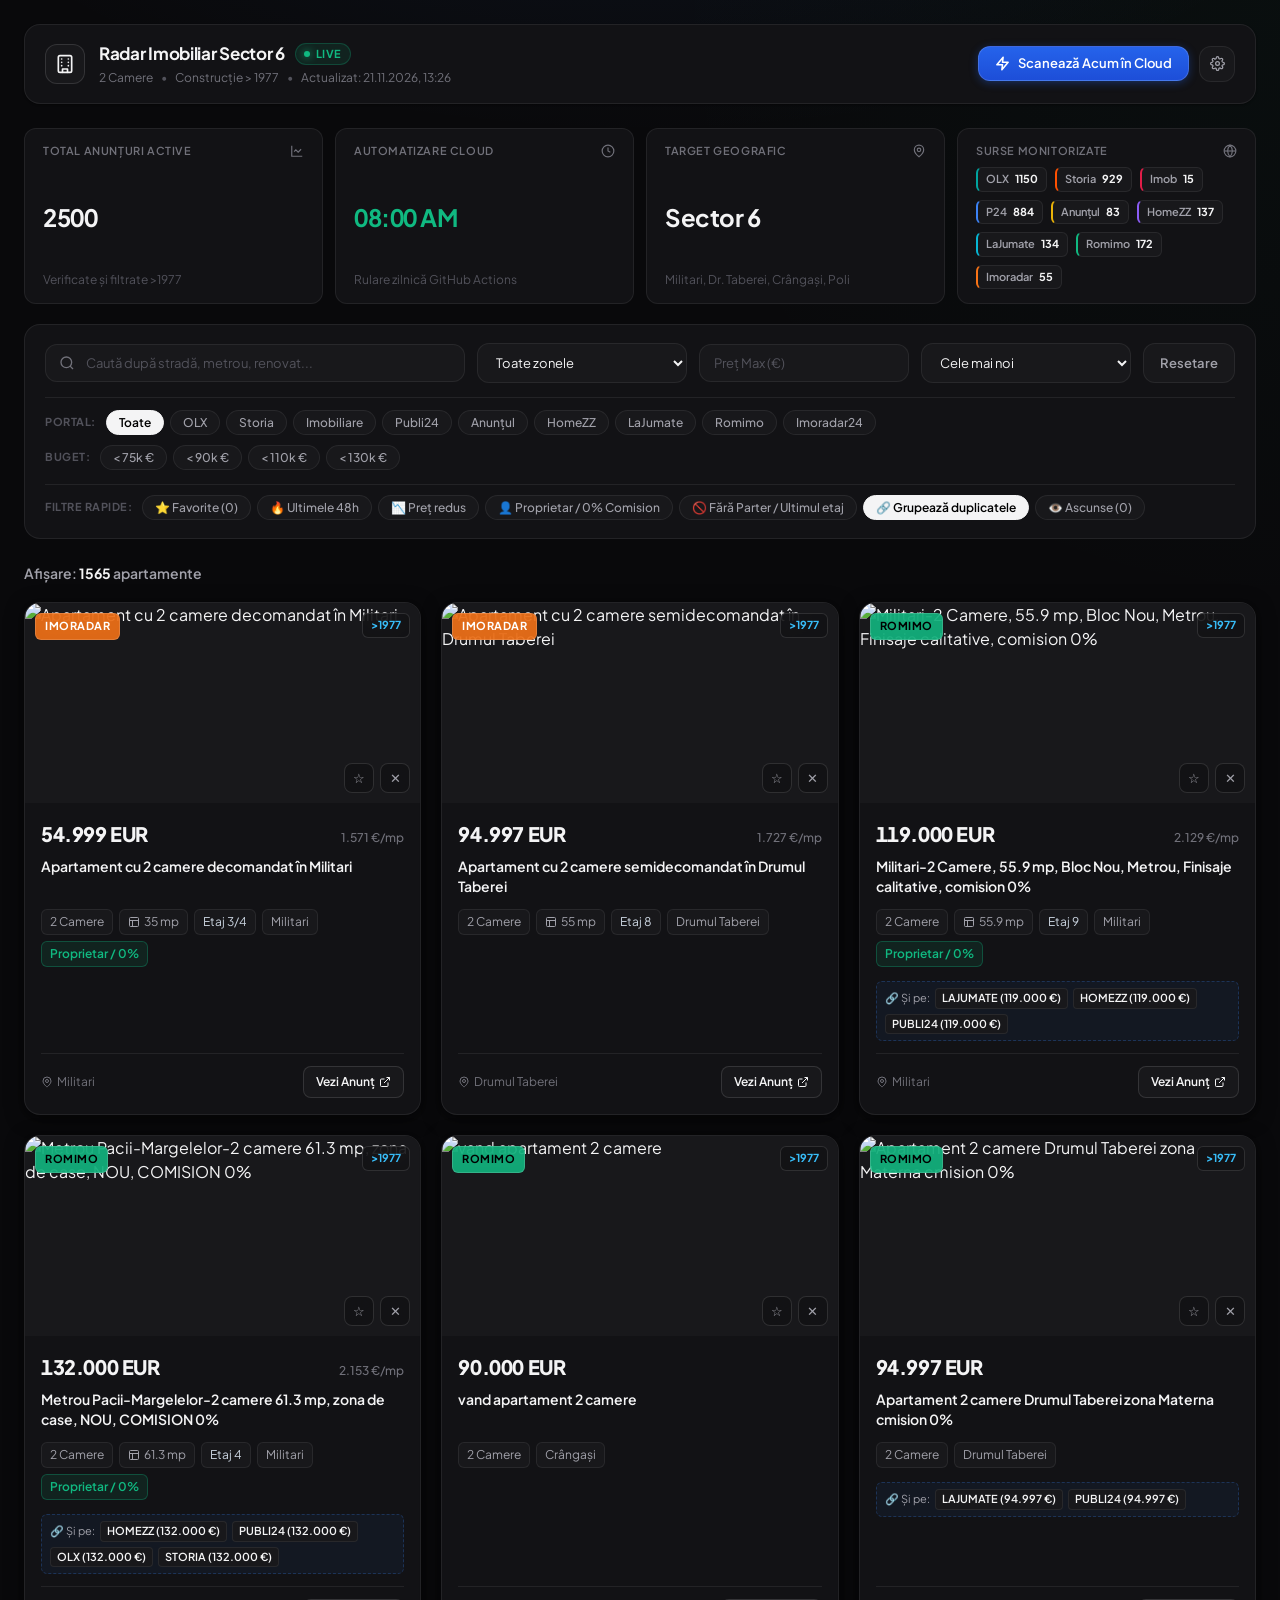
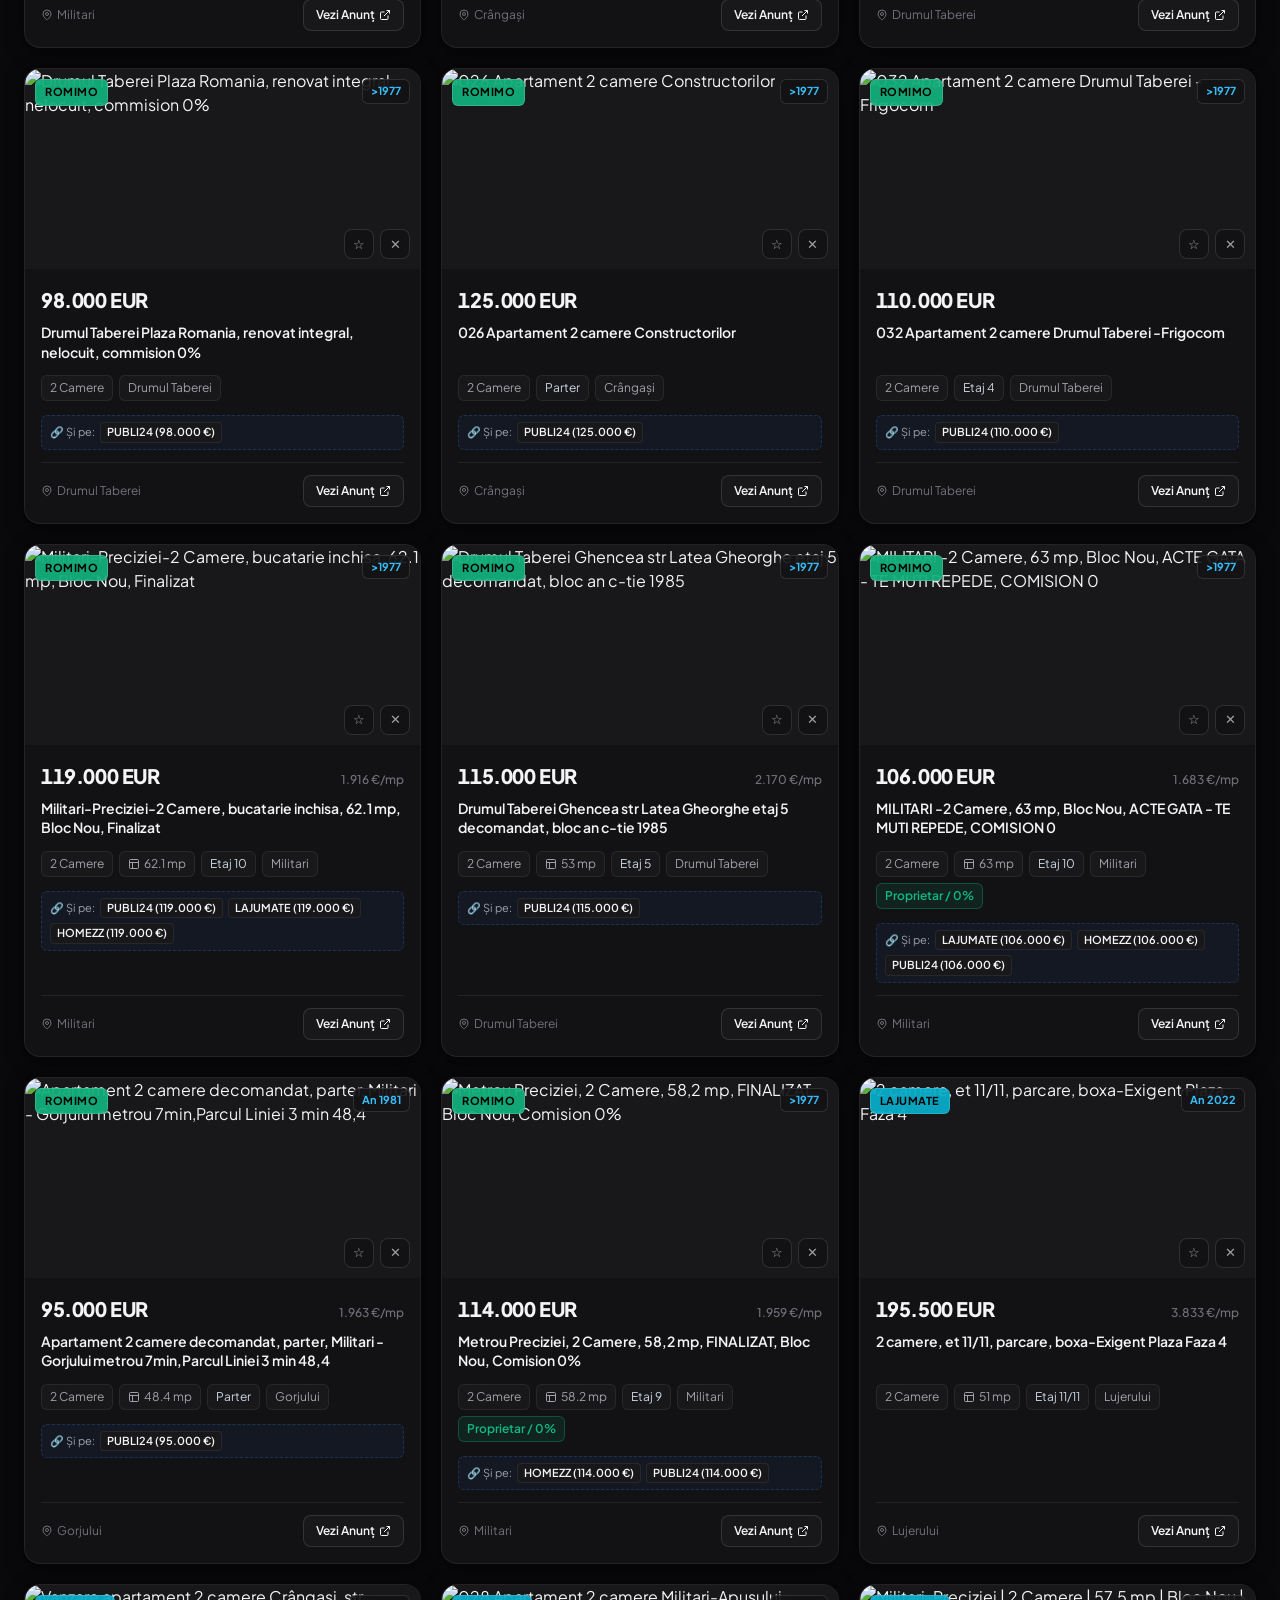
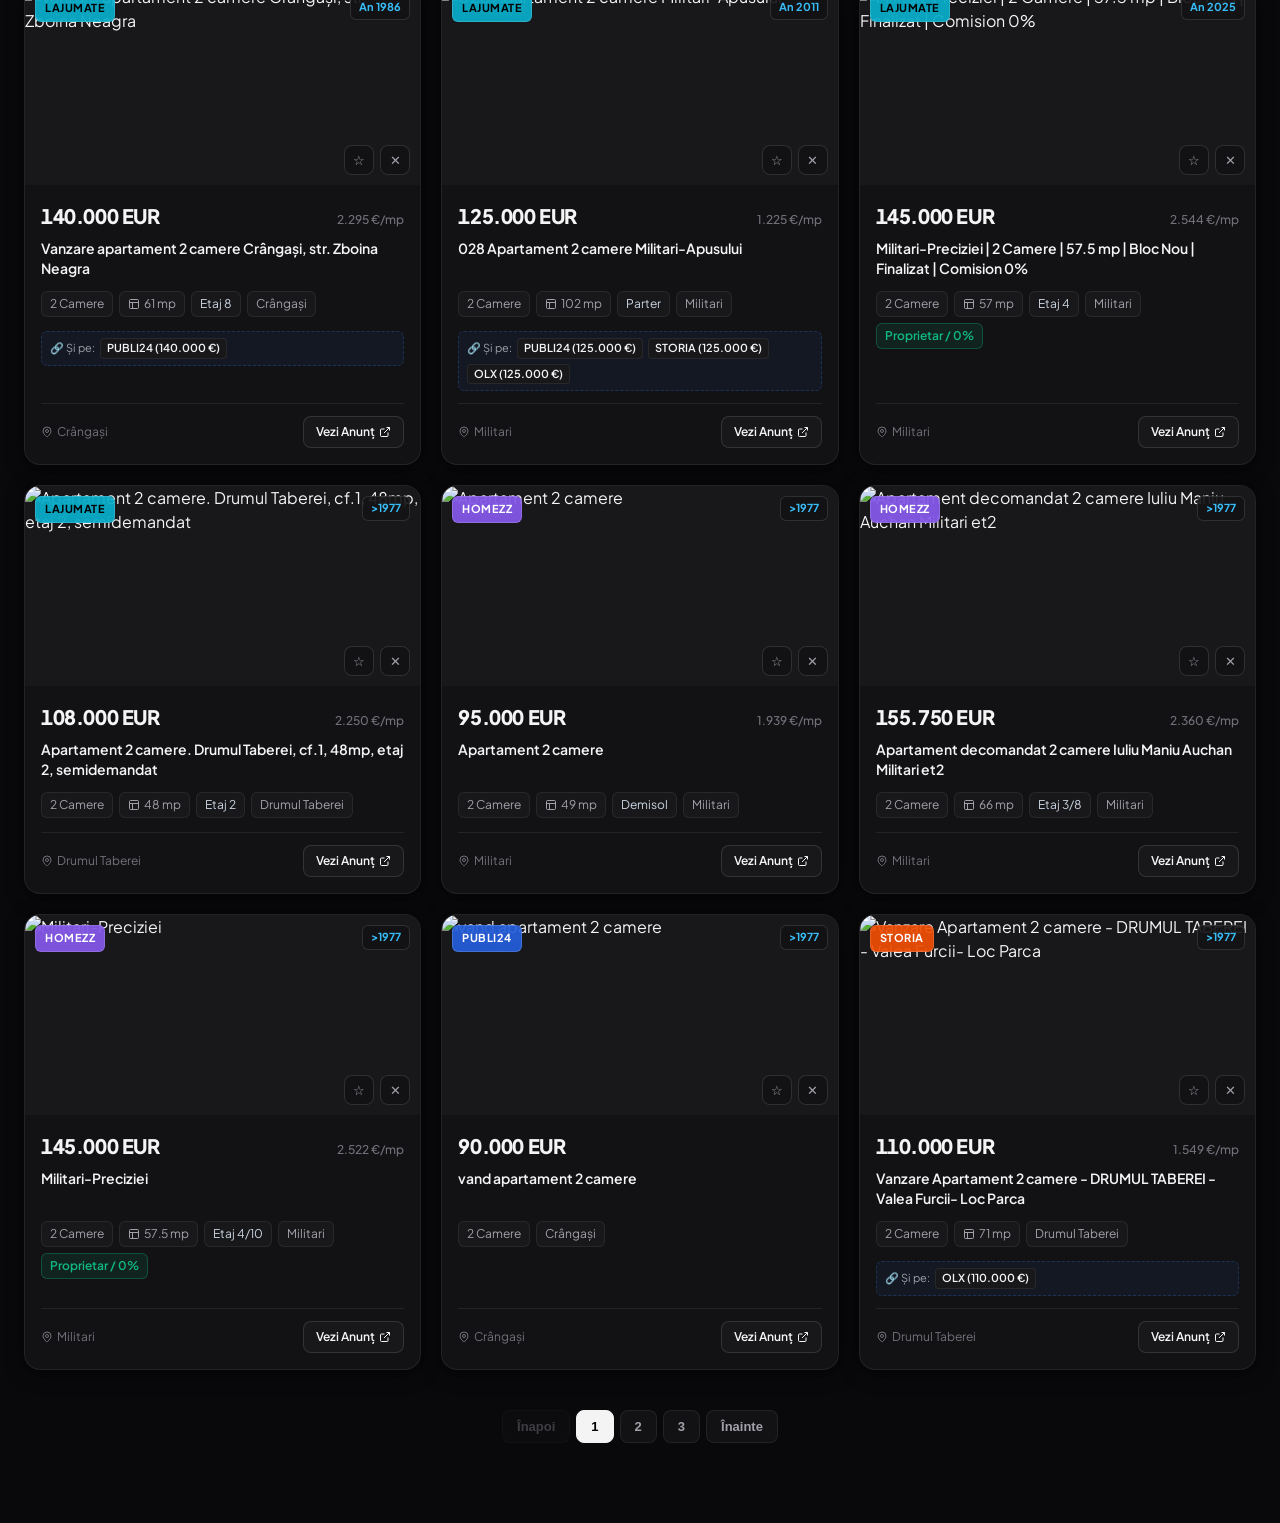
==== docs/index.html @ daf56d74 "Auto-update: listings database and live web platform [skip ci]" ====
<!DOCTYPE html>
<html lang="ro">
<head>
  <meta charset="UTF-8">
  <meta name="viewport" content="width=device-width, initial-scale=1.0">
  <title>Apartamente 2 Camere Sector 6 (&gt;1977) — Radar Imobiliar</title>
  <link rel="preconnect" href="https://fonts.googleapis.com">
  <link rel="preconnect" href="https://fonts.gstatic.com" crossorigin>
  <link href="https://fonts.googleapis.com/css2?family=Plus+Jakarta+Sans:wght@400;500;600;700;800&family=JetBrains+Mono:wght@500;700&display=swap" rel="stylesheet">
  <style>
    @import url('https://fonts.googleapis.com/css2?family=Plus+Jakarta+Sans:wght@400;500;600;700;800&family=JetBrains+Mono:wght@500;700&display=swap');

:root {
  /* Color Palette - Modern Obsidian / Zinc / Studio Dark */
  --bg-app: #09090b;
  --bg-surface: #121215;
  --bg-surface-elevated: #18181b;
  --bg-surface-hover: #222226;
  
  --border-subtle: rgba(255, 255, 255, 0.07);
  --border-medium: rgba(255, 255, 255, 0.12);
  --border-hover: rgba(255, 255, 255, 0.22);
  --border-focus: #3b82f6;

  --text-primary: #f4f4f5;
  --text-secondary: #a1a1aa;
  --text-muted: #71717a;
  --text-dim: #52525b;

  --accent-primary: #3b82f6;
  --accent-primary-hover: #2563eb;
  --accent-emerald: #10b981;
  --accent-amber: #f59e0b;
  --accent-rose: #f43f5e;
  
  /* Portal Colors (Subtle & Refined) */
  --portal-olx: #00a49f;
  --portal-storia: #ff5000;
  --portal-imobiliare: #e11d48;
  --portal-publi24: #3b82f6;
  --portal-anuntul: #eab308;
  --portal-homezz: #8b5cf6;
  --portal-lajumate: #06b6d4;
  --portal-romimo: #10b981;
  --portal-imoradar: #f97316;

  --font-sans: 'Plus Jakarta Sans', -apple-system, BlinkMacSystemFont, 'Segoe UI', Roboto, sans-serif;
  --font-mono: 'JetBrains Mono', monospace;

  --radius-xs: 6px;
  --radius-sm: 8px;
  --radius-md: 12px;
  --radius-lg: 16px;
  --radius-xl: 24px;
  --radius-full: 9999px;

  --shadow-subtle: 0 1px 2px 0 rgba(0, 0, 0, 0.4);
  --shadow-card: 0 4px 20px -2px rgba(0, 0, 0, 0.5), 0 2px 6px -1px rgba(0, 0, 0, 0.3);
  --shadow-elevated: 0 20px 30px -10px rgba(0, 0, 0, 0.7);
}

*, *::before, *::after {
  box-sizing: border-box;
  margin: 0;
  padding: 0;
}

body {
  font-family: var(--font-sans);
  background-color: var(--bg-app);
  color: var(--text-primary);
  line-height: 1.5;
  -webkit-font-smoothing: antialiased;
  -moz-osx-font-smoothing: grayscale;
  min-height: 100vh;
  background-image: 
    radial-gradient(ellipse 80% 50% at 50% -20%, rgba(59, 130, 246, 0.08), transparent 70%),
    radial-gradient(circle at 100% 0%, rgba(16, 185, 129, 0.03), transparent 40%);
  background-attachment: fixed;
}

.container {
  max-width: 1360px;
  margin: 0 auto;
  padding: 24px 24px 80px;
}

/* ==========================================================================
   Top Header Navigation
   ========================================================================== */
header {
  display: flex;
  justify-content: space-between;
  align-items: center;
  padding: 16px 20px;
  background: var(--bg-surface);
  border: 1px solid var(--border-subtle);
  border-radius: var(--radius-lg);
  margin-bottom: 24px;
  box-shadow: var(--shadow-subtle);
}

.brand-section {
  display: flex;
  align-items: center;
  gap: 14px;
}

.brand-badge-icon {
  width: 40px;
  height: 40px;
  background: var(--bg-surface-elevated);
  border: 1px solid var(--border-medium);
  border-radius: var(--radius-md);
  display: flex;
  align-items: center;
  justify-content: center;
  color: var(--text-primary);
}

.brand-info h1 {
  font-size: 17px;
  font-weight: 700;
  letter-spacing: -0.3px;
  color: var(--text-primary);
  display: flex;
  align-items: center;
  gap: 10px;
}

.live-pill {
  display: inline-flex;
  align-items: center;
  gap: 6px;
  background: rgba(16, 185, 129, 0.1);
  border: 1px solid rgba(16, 185, 129, 0.25);
  color: var(--accent-emerald);
  font-size: 11px;
  font-weight: 700;
  text-transform: uppercase;
  letter-spacing: 0.5px;
  padding: 2px 8px;
  border-radius: var(--radius-full);
}

.live-dot {
  width: 6px;
  height: 6px;
  background-color: var(--accent-emerald);
  border-radius: 50%;
  box-shadow: 0 0 8px var(--accent-emerald);
  animation: pulseDot 2s infinite ease-in-out;
}

@keyframes pulseDot {
  0%, 100% { opacity: 1; transform: scale(1); }
  50% { opacity: 0.4; transform: scale(0.85); }
}

.brand-meta {
  font-size: 12px;
  color: var(--text-muted);
  display: flex;
  align-items: center;
  gap: 8px;
  margin-top: 2px;
}

.brand-meta .separator {
  color: var(--text-dim);
}

.header-controls {
  display: flex;
  align-items: center;
  gap: 10px;
}

/* Buttons */
.btn {
  display: inline-flex;
  align-items: center;
  justify-content: center;
  gap: 8px;
  font-family: var(--font-sans);
  font-size: 13px;
  font-weight: 600;
  padding: 9px 16px;
  border-radius: var(--radius-md);
  border: 1px solid transparent;
  cursor: pointer;
  transition: all 0.15s ease;
  text-decoration: none;
  line-height: 1;
}

.btn-primary {
  background: var(--text-primary);
  color: #000;
  border-color: rgba(255, 255, 255, 0.3);
}

.btn-primary:hover {
  background: #ffffff;
  transform: translateY(-1px);
  box-shadow: 0 4px 12px rgba(255, 255, 255, 0.15);
}

.btn-cloud-run {
  background: linear-gradient(180deg, #2563eb 0%, #1d4ed8 100%);
  color: #ffffff !important;
  border: 1px solid rgba(255, 255, 255, 0.15);
  box-shadow: 0 2px 8px rgba(37, 99, 235, 0.35);
}

.btn-cloud-run:hover {
  background: linear-gradient(180deg, #3b82f6 0%, #2563eb 100%);
  transform: translateY(-1px);
  box-shadow: 0 4px 14px rgba(37, 99, 235, 0.45);
}

.btn-secondary {
  background: var(--bg-surface-elevated);
  color: var(--text-secondary);
  border: 1px solid var(--border-subtle);
}

.btn-secondary:hover {
  background: var(--bg-surface-hover);
  color: var(--text-primary);
  border-color: var(--border-medium);
}

.btn-icon {
  width: 36px;
  height: 36px;
  padding: 0;
  border-radius: var(--radius-md);
}

/* ==========================================================================
   Metrics Overview Bar (Sleek Linear Style)
   ========================================================================== */
.metrics-row {
  display: grid;
  grid-template-columns: repeat(4, 1fr);
  gap: 12px;
  margin-bottom: 20px;
}

.metric-box {
  background: var(--bg-surface);
  border: 1px solid var(--border-subtle);
  border-radius: var(--radius-md);
  padding: 14px 18px;
  display: flex;
  flex-direction: column;
  justify-content: space-between;
  transition: border-color 0.2s ease;
}

.metric-box:hover {
  border-color: var(--border-medium);
}

.metric-label {
  font-size: 11px;
  font-weight: 600;
  text-transform: uppercase;
  letter-spacing: 0.6px;
  color: var(--text-muted);
  display: flex;
  align-items: center;
  justify-content: space-between;
}

.metric-value {
  font-size: 24px;
  font-weight: 700;
  letter-spacing: -0.5px;
  color: var(--text-primary);
  font-variant-numeric: tabular-nums;
  margin: 6px 0 2px;
}

.metric-sub {
  font-size: 12px;
  color: var(--text-dim);
}

/* Portal Counters Bar */
.portal-tags-grid {
  display: flex;
  gap: 8px;
  flex-wrap: wrap;
  align-items: center;
}

.portal-counter-tag {
  display: inline-flex;
  align-items: center;
  gap: 6px;
  font-size: 11px;
  font-weight: 600;
  padding: 3px 8px;
  border-radius: var(--radius-xs);
  background: var(--bg-surface-elevated);
  border: 1px solid var(--border-subtle);
  color: var(--text-secondary);
}

.portal-counter-tag span.count {
  color: var(--text-primary);
  font-weight: 700;
}

.portal-counter-tag.olx { border-left: 2px solid var(--portal-olx); }
.portal-counter-tag.storia { border-left: 2px solid var(--portal-storia); }
.portal-counter-tag.imobiliare { border-left: 2px solid var(--portal-imobiliare); }
.portal-counter-tag.publi24 { border-left: 2px solid var(--portal-publi24); }
.portal-counter-tag.anuntul { border-left: 2px solid var(--portal-anuntul); }
.portal-counter-tag.homezz { border-left: 2px solid var(--portal-homezz); }
.portal-counter-tag.lajumate { border-left: 2px solid var(--portal-lajumate); }
.portal-counter-tag.romimo { border-left: 2px solid var(--portal-romimo); }
.portal-counter-tag.imoradar { border-left: 2px solid var(--portal-imoradar); }

/* ==========================================================================
   Filter & Search Control Panel (Refined Studio Interface)
   ========================================================================== */
.filter-panel {
  background: var(--bg-surface);
  border: 1px solid var(--border-subtle);
  border-radius: var(--radius-lg);
  padding: 18px 20px;
  margin-bottom: 24px;
  display: flex;
  flex-direction: column;
  gap: 14px;
}

/* Primary Search Row */
.filter-main-row {
  display: grid;
  grid-template-columns: 2fr 1fr 1fr 1fr auto;
  gap: 12px;
  align-items: center;
}

.input-wrapper {
  position: relative;
  display: flex;
  align-items: center;
}

.input-icon {
  position: absolute;
  left: 14px;
  color: var(--text-muted);
  pointer-events: none;
}

.form-input {
  width: 100%;
  background: var(--bg-surface-elevated);
  border: 1px solid var(--border-subtle);
  border-radius: var(--radius-md);
  padding: 10px 14px 10px 40px;
  color: var(--text-primary);
  font-family: var(--font-sans);
  font-size: 13px;
  outline: none;
  transition: all 0.15s ease;
}

.form-input::placeholder {
  color: var(--text-dim);
}

.form-input:focus {
  border-color: var(--accent-primary);
  background: var(--bg-surface-hover);
  box-shadow: 0 0 0 2px rgba(59, 130, 246, 0.2);
}

.form-select {
  width: 100%;
  background: var(--bg-surface-elevated);
  border: 1px solid var(--border-subtle);
  border-radius: var(--radius-md);
  padding: 10px 14px;
  color: var(--text-primary);
  font-family: var(--font-sans);
  font-size: 13px;
  outline: none;
  cursor: pointer;
  transition: all 0.15s ease;
}

.form-select:focus {
  border-color: var(--accent-primary);
  box-shadow: 0 0 0 2px rgba(59, 130, 246, 0.2);
}

/* Secondary Quick Filter Pills (Portals & Neighborhoods) */
.quick-pills-row {
  display: flex;
  align-items: center;
  justify-content: space-between;
  flex-wrap: wrap;
  gap: 10px;
  padding-top: 12px;
  border-top: 1px solid var(--border-subtle);
}

.pill-group {
  display: flex;
  align-items: center;
  gap: 6px;
  flex-wrap: wrap;
}

.pill-group-label {
  font-size: 11px;
  font-weight: 700;
  text-transform: uppercase;
  color: var(--text-dim);
  letter-spacing: 0.5px;
  margin-right: 4px;
}

.chip-btn {
  background: var(--bg-surface-elevated);
  border: 1px solid var(--border-subtle);
  color: var(--text-secondary);
  font-family: var(--font-sans);
  font-size: 12px;
  font-weight: 500;
  padding: 4px 12px;
  border-radius: var(--radius-full);
  cursor: pointer;
  transition: all 0.15s ease;
}

.chip-btn:hover {
  border-color: var(--border-medium);
  color: var(--text-primary);
  background: var(--bg-surface-hover);
}

.chip-btn.active {
  background: var(--text-primary);
  color: #000;
  border-color: var(--text-primary);
  font-weight: 600;
}

/* ==========================================================================
   Listings Section & Header Bar
   ========================================================================== */
.results-bar {
  display: flex;
  justify-content: space-between;
  align-items: center;
  margin-bottom: 18px;
}

.results-count-title {
  font-size: 14px;
  font-weight: 600;
  color: var(--text-secondary);
}

.results-count-title strong {
  color: var(--text-primary);
  font-weight: 700;
}

/* Listings Grid */
.listings-grid {
  display: grid;
  grid-template-columns: repeat(auto-fill, minmax(310px, 1fr));
  gap: 20px;
  margin-bottom: 40px;
}

/* Listing Card (Ultra Refined) */
.listing-card {
  background: var(--bg-surface);
  border: 1px solid var(--border-subtle);
  border-radius: var(--radius-lg);
  overflow: hidden;
  display: flex;
  flex-direction: column;
  box-shadow: var(--shadow-card);
  transition: transform 0.2s ease, border-color 0.2s ease, box-shadow 0.2s ease;
  position: relative;
}

.listing-card:hover {
  transform: translateY(-3px);
  border-color: var(--border-hover);
  box-shadow: var(--shadow-elevated);
}

.card-media {
  position: relative;
  width: 100%;
  height: 200px;
  background-color: var(--bg-surface-elevated);
  overflow: hidden;
}

.card-img {
  width: 100%;
  height: 100%;
  object-fit: cover;
  transition: transform 0.4s ease;
}

.listing-card:hover .card-img {
  transform: scale(1.03);
}

/* Media Overlay Badges */
.portal-badge {
  position: absolute;
  top: 10px;
  left: 10px;
  font-size: 11px;
  font-weight: 700;
  text-transform: uppercase;
  letter-spacing: 0.5px;
  padding: 4px 9px;
  border-radius: var(--radius-xs);
  backdrop-filter: blur(12px);
  -webkit-backdrop-filter: blur(12px);
  color: #fff;
  border: 1px solid rgba(255, 255, 255, 0.15);
}

.portal-badge.olx { background: rgba(0, 47, 52, 0.85); border-color: var(--portal-olx); color: var(--portal-olx); }
.portal-badge.storia { background: rgba(255, 80, 0, 0.85); }
.portal-badge.imobiliare { background: rgba(225, 29, 72, 0.85); }
.portal-badge.publi24 { background: rgba(37, 99, 235, 0.85); }
.portal-badge.anuntul { background: rgba(234, 179, 8, 0.9); color: #000; }
.portal-badge.homezz { background: rgba(139, 92, 246, 0.88); }
.portal-badge.lajumate { background: rgba(6, 182, 212, 0.88); color: #000; }
.portal-badge.romimo { background: rgba(16, 185, 129, 0.88); color: #000; }
.portal-badge.imoradar { background: rgba(249, 115, 22, 0.88); }

.year-chip-badge {
  position: absolute;
  top: 10px;
  right: 10px;
  background: rgba(18, 18, 21, 0.85);
  backdrop-filter: blur(12px);
  border: 1px solid var(--border-medium);
  color: #38bdf8;
  font-size: 11px;
  font-weight: 700;
  padding: 3px 8px;
  border-radius: var(--radius-xs);
}

/* Card Content Body */
.card-content {
  padding: 16px;
  display: flex;
  flex-direction: column;
  flex: 1;
}

.card-price-row {
  display: flex;
  justify-content: space-between;
  align-items: baseline;
  margin-bottom: 8px;
}

.price-main {
  font-size: 20px;
  font-weight: 800;
  color: var(--text-primary);
  letter-spacing: -0.4px;
  font-variant-numeric: tabular-nums;
}

.price-sqm {
  font-size: 12px;
  color: var(--text-muted);
  font-weight: 500;
}

.card-title {
  font-size: 14px;
  font-weight: 600;
  line-height: 1.4;
  color: var(--text-primary);
  text-decoration: none;
  margin-bottom: 12px;
  display: -webkit-box;
  -webkit-line-clamp: 2;
  -webkit-box-orient: vertical;
  overflow: hidden;
  height: 40px;
  transition: color 0.15s ease;
}

.card-title:hover {
  color: var(--accent-primary);
}

/* Key Attribute Tags */
.card-attributes {
  display: flex;
  flex-wrap: wrap;
  gap: 6px;
  margin-bottom: 14px;
}

.attr-tag {
  display: inline-flex;
  align-items: center;
  gap: 4px;
  font-size: 12px;
  color: var(--text-secondary);
  background: var(--bg-surface-elevated);
  border: 1px solid var(--border-subtle);
  padding: 3px 8px;
  border-radius: var(--radius-xs);
}

.card-footer {
  margin-top: auto;
  padding-top: 12px;
  border-top: 1px solid var(--border-subtle);
  display: flex;
  justify-content: space-between;
  align-items: center;
}

.card-location {
  font-size: 12px;
  color: var(--text-muted);
  display: flex;
  align-items: center;
  gap: 4px;
}

.btn-open-ad {
  display: inline-flex;
  align-items: center;
  gap: 4px;
  font-size: 12px;
  font-weight: 600;
  color: var(--text-primary);
  background: var(--bg-surface-elevated);
  border: 1px solid var(--border-medium);
  padding: 6px 12px;
  border-radius: var(--radius-sm);
  text-decoration: none;
  transition: all 0.15s ease;
}

.btn-open-ad:hover {
  background: var(--bg-surface-hover);
  border-color: var(--border-hover);
  color: #fff;
}

/* ==========================================================================
   Pagination
   ========================================================================== */
.pagination {
  display: flex;
  justify-content: center;
  align-items: center;
  gap: 6px;
  margin-top: 20px;
}

.page-btn {
  background: var(--bg-surface);
  border: 1px solid var(--border-subtle);
  color: var(--text-secondary);
  padding: 8px 14px;
  border-radius: var(--radius-sm);
  font-size: 13px;
  font-weight: 600;
  cursor: pointer;
  transition: all 0.15s ease;
}

.page-btn:hover:not(:disabled) {
  border-color: var(--border-medium);
  color: var(--text-primary);
  background: var(--bg-surface-elevated);
}

.page-btn.active {
  background: var(--text-primary);
  border-color: var(--text-primary);
  color: #000;
  font-weight: 700;
}

.page-btn:disabled {
  opacity: 0.35;
  cursor: not-allowed;
}

/* ==========================================================================
   Cloud Status Bar & Modal System
   ========================================================================== */
.cloud-banner {
  display: none;
  background: var(--bg-surface-elevated);
  border: 1px solid rgba(59, 130, 246, 0.4);
  border-radius: var(--radius-lg);
  padding: 16px 20px;
  margin-bottom: 24px;
  box-shadow: 0 8px 24px -4px rgba(37, 99, 235, 0.2);
  animation: fadeIn 0.25s ease;
}

.spinner-icon {
  width: 18px;
  height: 18px;
  border: 2px solid rgba(255, 255, 255, 0.15);
  border-top-color: var(--accent-primary);
  border-radius: 50%;
  animation: spin 0.8s linear infinite;
}

@keyframes spin {
  to { transform: rotate(360deg); }
}

@keyframes fadeIn {
  from { opacity: 0; transform: translateY(-4px); }
  to { opacity: 1; transform: translateY(0); }
}

/* Modal System */
.modal-overlay {
  position: fixed;
  inset: 0;
  background: rgba(0, 0, 0, 0.8);
  backdrop-filter: blur(8px);
  -webkit-backdrop-filter: blur(8px);
  display: flex;
  align-items: center;
  justify-content: center;
  z-index: 1000;
  opacity: 0;
  pointer-events: none;
  transition: opacity 0.2s ease;
  padding: 20px;
}

.modal-overlay.active {
  opacity: 1;
  pointer-events: auto;
}

.modal-box {
  background: var(--bg-surface);
  border: 1px solid var(--border-medium);
  border-radius: var(--radius-lg);
  width: 100%;
  max-width: 540px;
  box-shadow: var(--shadow-elevated);
  transform: scale(0.96);
  transition: transform 0.2s cubic-bezier(0.16, 1, 0.3, 1);
  overflow: hidden;
}

.modal-overlay.active .modal-box {
  transform: scale(1);
}

.modal-header {
  padding: 18px 22px;
  border-bottom: 1px solid var(--border-subtle);
  display: flex;
  justify-content: space-between;
  align-items: center;
}

.modal-header h3 {
  font-size: 16px;
  font-weight: 700;
}

.btn-close {
  background: transparent;
  border: none;
  color: var(--text-muted);
  font-size: 20px;
  cursor: pointer;
  padding: 4px;
}

.btn-close:hover {
  color: var(--text-primary);
}

.modal-body {
  padding: 22px;
}

.modal-footer {
  padding: 16px 22px;
  border-top: 1px solid var(--border-subtle);
  display: flex;
  justify-content: flex-end;
  gap: 10px;
  background: rgba(0, 0, 0, 0.2);
}

/* Toast Notifications */
.toast-container {
  position: fixed;
  bottom: 24px;
  right: 24px;
  z-index: 2000;
  display: flex;
  flex-direction: column;
  gap: 8px;
}

.toast {
  background: var(--bg-surface-elevated);
  border: 1px solid var(--border-medium);
  border-radius: var(--radius-md);
  padding: 12px 18px;
  color: var(--text-primary);
  font-size: 13px;
  font-weight: 500;
  box-shadow: var(--shadow-elevated);
  animation: slideToast 0.2s cubic-bezier(0.16, 1, 0.3, 1);
  max-width: 360px;
}

.toast.success { border-color: rgba(16, 185, 129, 0.4); }
.toast.error { border-color: rgba(244, 63, 94, 0.4); }

/* Card Action Buttons (Favorite & Hide), Price Drop & Cross-Portal Badges */
.card-actions-overlay {
  position: absolute;
  bottom: 10px;
  right: 10px;
  display: flex;
  gap: 6px;
  z-index: 2;
}

.btn-card-action {
  width: 30px;
  height: 30px;
  border-radius: var(--radius-sm);
  background: rgba(18, 18, 21, 0.85);
  backdrop-filter: blur(10px);
  -webkit-backdrop-filter: blur(10px);
  border: 1px solid var(--border-medium);
  color: var(--text-secondary);
  display: inline-flex;
  align-items: center;
  justify-content: center;
  cursor: pointer;
  font-size: 13px;
  transition: all 0.15s ease;
}

.btn-card-action:hover {
  background: var(--bg-surface-hover);
  color: var(--text-primary);
  border-color: var(--border-hover);
  transform: scale(1.06);
}

.btn-card-action.fav-active {
  background: rgba(245, 158, 11, 0.2);
  border-color: var(--accent-amber);
  color: var(--accent-amber);
}

.btn-card-action.hide-active {
  background: rgba(244, 63, 94, 0.2);
  border-color: var(--accent-rose);
  color: var(--accent-rose);
}

.price-drop-pill {
  display: inline-flex;
  align-items: center;
  gap: 3px;
  background: rgba(16, 185, 129, 0.14);
  border: 1px solid rgba(16, 185, 129, 0.35);
  color: var(--accent-emerald);
  font-size: 11px;
  font-weight: 700;
  padding: 2px 7px;
  border-radius: var(--radius-xs);
  margin-left: 6px;
}

.price-old {
  font-size: 12px;
  color: var(--text-dim);
  text-decoration: line-through;
  margin-left: 6px;
  font-weight: 500;
}

.attr-tag.owner-tag {
  background: rgba(16, 185, 129, 0.1);
  border-color: rgba(16, 185, 129, 0.3);
  color: var(--accent-emerald);
  font-weight: 600;
}

.attr-tag.floor-tag {
  color: #cbd5e1;
}

.cross-portal-bar {
  display: flex;
  align-items: center;
  flex-wrap: wrap;
  gap: 5px;
  margin-bottom: 12px;
  padding: 6px 8px;
  background: rgba(59, 130, 246, 0.06);
  border: 1px dashed rgba(59, 130, 246, 0.25);
  border-radius: var(--radius-xs);
  font-size: 11px;
  color: var(--text-secondary);
}

.cross-portal-link {
  display: inline-flex;
  align-items: center;
  gap: 3px;
  padding: 1px 6px;
  border-radius: 4px;
  background: var(--bg-surface-elevated);
  border: 1px solid var(--border-subtle);
  color: var(--text-primary);
  text-decoration: none;
  font-weight: 600;
  transition: border-color 0.15s ease;
}

.cross-portal-link:hover {
  border-color: var(--accent-primary);
  color: var(--accent-primary);
}

@keyframes slideToast {
  from { transform: translateY(12px); opacity: 0; }
  to { transform: translateY(0); opacity: 1; }
}

/* Responsive Media Queries */
@media (max-width: 1024px) {
  .metrics-row {
    grid-template-columns: repeat(2, 1fr);
  }
  .filter-main-row {
    grid-template-columns: 1fr 1fr;
  }
}

@media (max-width: 640px) {
  .container {
    padding: 14px 14px 60px;
  }
  header {
    flex-direction: column;
    align-items: flex-start;
    gap: 14px;
    padding: 16px;
  }
  .header-controls {
    width: 100%;
    justify-content: space-between;
  }
  .header-controls .btn-cloud-run {
    flex: 1;
  }
  .metrics-row {
    grid-template-columns: 1fr;
  }
  .filter-main-row {
    grid-template-columns: 1fr;
  }
  .listings-grid {
    grid-template-columns: 1fr;
  }
}

  </style>
</head>
<body>
  <div class="container">
    <!-- Top Navigation Header -->
    <header>
      <div class="brand-section">
        <div class="brand-badge-icon">
          <svg width="20" height="20" viewBox="0 0 24 24" fill="none" stroke="currentColor" stroke-width="2" stroke-linecap="round" stroke-linejoin="round">
            <rect width="16" height="20" x="4" y="2" rx="2" ry="2"/>
            <path d="M9 22v-4h6v4"/>
            <path d="M8 6h.01"/>
            <path d="M16 6h.01"/>
            <path d="M8 10h.01"/>
            <path d="M16 10h.01"/>
            <path d="M8 14h.01"/>
            <path d="M16 14h.01"/>
          </svg>
        </div>
        <div class="brand-info">
          <h1>
            Radar Imobiliar Sector 6
            <span class="live-pill">
              <span class="live-dot"></span> Live
            </span>
          </h1>
          <div class="brand-meta">
            <span>2 Camere</span>
            <span class="separator">•</span>
            <span>Construcție &gt; 1977</span>
            <span class="separator">•</span>
            <span>Actualizat: 21.11.2026, 13:26</span>
          </div>
        </div>
      </div>
      <div class="header-controls">
        <button id="btnTriggerCloudScan" class="btn btn-cloud-run">
          <svg width="15" height="15" viewBox="0 0 24 24" fill="none" stroke="currentColor" stroke-width="2.5" stroke-linecap="round" stroke-linejoin="round">
            <polygon points="13 2 3 14 12 14 11 22 21 10 12 10 13 2"/>
          </svg>
          Scanează Acum în Cloud
        </button>
        <button id="btnConfigToken" class="btn btn-secondary btn-icon" title="Setări Token Cloud">
          <svg width="15" height="15" viewBox="0 0 24 24" fill="none" stroke="currentColor" stroke-width="2" stroke-linecap="round" stroke-linejoin="round">
            <circle cx="12" cy="12" r="3"/>
            <path d="M19.4 15a1.65 1.65 0 0 0 .33 1.82l.06.06a2 2 0 0 1 0 2.83 2 2 0 0 1-2.83 0l-.06-.06a1.65 1.65 0 0 0-1.82-.33 1.65 1.65 0 0 0-1 1.51V21a2 2 0 0 1-2 2 2 2 0 0 1-2-2v-.09A1.65 1.65 0 0 0 9 19.4a1.65 1.65 0 0 0-1.82.33l-.06.06a2 2 0 0 1-2.83 0 2 2 0 0 1 0-2.83l.06-.06a1.65 1.65 0 0 0 .33-1.82 1.65 1.65 0 0 0-1.51-1H3a2 2 0 0 1-2-2 2 2 0 0 1 2-2h.09A1.65 1.65 0 0 0 4.6 9a1.65 1.65 0 0 0-.33-1.82l-.06-.06a2 2 0 0 1 0-2.83 2 2 0 0 1 2.83 0l.06.06a1.65 1.65 0 0 0 1.82.33H9a1.65 1.65 0 0 0 1-1.51V3a2 2 0 0 1 2-2 2 2 0 0 1 2 2v.09a1.65 1.65 0 0 0 1 1.51 1.65 1.65 0 0 0 1.82-.33l.06-.06a2 2 0 0 1 2.83 0 2 2 0 0 1 0 2.83l-.06.06a1.65 1.65 0 0 0-.33 1.82V9a1.65 1.65 0 0 0 1.51 1H21a2 2 0 0 1 2 2 2 2 0 0 1-2 2h-.09a1.65 1.65 0 0 0-1.51 1z"/>
          </svg>
        </button>
      </div>
    </header>

    <!-- Cloud Status Banner (Visible during cloud execution) -->
    <div id="cloudStatusBanner" class="cloud-banner">
      <div style="display: flex; align-items: center; justify-content: space-between; gap: 16px; flex-wrap: wrap;">
        <div style="display: flex; align-items: center; gap: 14px;">
          <div class="spinner-icon"></div>
          <div>
            <h4 id="cloudStatusTitle" style="color: var(--text-primary); font-size: 14px; font-weight: 700; margin-bottom: 2px;">
              Scanare lansată în Cloud GitHub Actions...
            </h4>
            <p id="cloudStatusDesc" style="color: var(--text-secondary); font-size: 12px; margin: 0;">
              Se extrag datele în timp real de pe OLX, Storia, Imobiliare, Publi24 și Anunțul.
            </p>
          </div>
        </div>
        <div>
          <span id="cloudTimer" style="background: var(--bg-surface); color: var(--accent-primary); padding: 5px 12px; border-radius: var(--radius-sm); font-size: 12px; font-weight: 700; font-family: var(--font-mono); border: 1px solid var(--border-subtle);">
            0s
          </span>
        </div>
      </div>
    </div>

    <!-- Metrics Row -->
    <div class="metrics-row">
      <div class="metric-box">
        <div class="metric-label">
          <span>Total Anunțuri Active</span>
          <svg width="14" height="14" viewBox="0 0 24 24" fill="none" stroke="currentColor" stroke-width="2"><path d="M3 3v18h18"/><path d="m19 9-5 5-4-4-3 3"/></svg>
        </div>
        <div class="metric-value">2500</div>
        <div class="metric-sub">Verificate și filtrate &gt;1977</div>
      </div>

      <div class="metric-box">
        <div class="metric-label">
          <span>Automatizare Cloud</span>
          <svg width="14" height="14" viewBox="0 0 24 24" fill="none" stroke="currentColor" stroke-width="2"><circle cx="12" cy="12" r="10"/><polyline points="12 6 12 12 16 14"/></svg>
        </div>
        <div class="metric-value" style="color: var(--accent-emerald);">08:00 AM</div>
        <div class="metric-sub">Rulare zilnică GitHub Actions</div>
      </div>

      <div class="metric-box">
        <div class="metric-label">
          <span>Target Geografic</span>
          <svg width="14" height="14" viewBox="0 0 24 24" fill="none" stroke="currentColor" stroke-width="2"><path d="M20 10c0 6-8 12-8 12s-8-6-8-12a8 8 0 0 1 16 0Z"/><circle cx="12" cy="10" r="3"/></svg>
        </div>
        <div class="metric-value">Sector 6</div>
        <div class="metric-sub">Militari, Dr. Taberei, Crângași, Poli</div>
      </div>

      <div class="metric-box">
        <div class="metric-label">
          <span>Surse Monitorizate</span>
          <svg width="14" height="14" viewBox="0 0 24 24" fill="none" stroke="currentColor" stroke-width="2"><circle cx="12" cy="12" r="10"/><line x1="2" x2="22" y1="12" y2="12"/><path d="M12 2a15.3 15.3 0 0 1 4 10 15.3 15.3 0 0 1-4 10 15.3 15.3 0 0 1-4-10 15.3 15.3 0 0 1 4-10z"/></svg>
        </div>
        <div class="portal-tags-grid" style="margin-top: 8px;">
          <div class="portal-counter-tag olx">OLX <span class="count">1150</span></div>
          <div class="portal-counter-tag storia">Storia <span class="count">929</span></div>
          <div class="portal-counter-tag imobiliare">Imob <span class="count">15</span></div>
          <div class="portal-counter-tag publi24">P24 <span class="count">884</span></div>
          <div class="portal-counter-tag anuntul">Anunțul <span class="count">83</span></div>
          <div class="portal-counter-tag homezz">HomeZZ <span class="count">137</span></div>
          <div class="portal-counter-tag lajumate">LaJumate <span class="count">134</span></div>
          <div class="portal-counter-tag romimo">Romimo <span class="count">172</span></div>
          <div class="portal-counter-tag imoradar">Imoradar <span class="count">55</span></div>
        </div>
      </div>
    </div>

    <!-- Filter & Search Panel -->
    <div class="filter-panel">
      <div class="filter-main-row">
        <div class="input-wrapper">
          <svg class="input-icon" width="16" height="16" viewBox="0 0 24 24" fill="none" stroke="currentColor" stroke-width="2">
            <circle cx="11" cy="11" r="8"/><path d="m21 21-4.3-4.3"/>
          </svg>
          <input type="text" id="filterSearch" class="form-input" placeholder="Caută după stradă, metrou, renovat...">
        </div>

        <div>
          <select id="filterNeighborhood" class="form-select">
            <option value="all">Toate zonele</option>
            <option value="Militari">Militari</option>
            <option value="Drumul Taberei">Drumul Taberei</option>
            <option value="Crângași">Crângași</option>
            <option value="Ghencea">Ghencea</option>
            <option value="Politehnica">Politehnica</option>
            <option value="Grozăvești">Grozăvești</option>
            <option value="Lujerului">Lujerului</option>
            <option value="Gorjului">Gorjului</option>
          </select>
        </div>

        <div>
          <input type="number" id="filterMaxPrice" class="form-input" style="padding-left: 14px;" placeholder="Preț Max (€)">
        </div>

        <div>
          <select id="filterSort" class="form-select">
            <option value="newest">Cele mai noi</option>
            <option value="price_asc">Preț crescător</option>
            <option value="price_desc">Preț descrescător</option>
            <option value="sqm_asc">Preț / mp crescător</option>
            <option value="surface_desc">Suprafață descrescătoare</option>
            <option value="price_drop">Scăderi de preț</option>
          </select>
        </div>

        <div>
          <button id="btnResetFilters" class="btn btn-secondary" style="height: 40px; width: 100%;">
            Resetare
          </button>
        </div>
      </div>

      <!-- Quick Portal & Neighborhood Chips -->
      <div class="quick-pills-row">
        <div class="pill-group" id="portalPills">
          <span class="pill-group-label">Portal:</span>
          <button class="chip-btn active" data-portal="all">Toate</button>
          <button class="chip-btn" data-portal="olx">OLX</button>
          <button class="chip-btn" data-portal="storia">Storia</button>
          <button class="chip-btn" data-portal="imobiliare">Imobiliare</button>
          <button class="chip-btn" data-portal="publi24">Publi24</button>
          <button class="chip-btn" data-portal="anuntul">Anunțul</button>
          <button class="chip-btn" data-portal="homezz">HomeZZ</button>
          <button class="chip-btn" data-portal="lajumate">LaJumate</button>
          <button class="chip-btn" data-portal="romimo">Romimo</button>
          <button class="chip-btn" data-portal="imoradar">Imoradar24</button>
        </div>

        <div class="pill-group" id="pricePills">
          <span class="pill-group-label">Buget:</span>
          <button class="chip-btn" data-price="75000">&lt; 75k €</button>
          <button class="chip-btn" data-price="90000">&lt; 90k €</button>
          <button class="chip-btn" data-price="110000">&lt; 110k €</button>
          <button class="chip-btn" data-price="130000">&lt; 130k €</button>
        </div>
      </div>

      <!-- Smart Quick Filter Chips -->
      <div class="quick-pills-row" style="padding-top: 10px;">
        <div class="pill-group" id="smartFilterPills">
          <span class="pill-group-label">Filtre rapide:</span>
          <button class="chip-btn" id="chipFav" onclick="toggleSmartFilter('fav')">⭐ Favorite (<span id="favCount">0</span>)</button>
          <button class="chip-btn" id="chipRecent" onclick="toggleSmartFilter('recent')">🔥 Ultimele 48h</button>
          <button class="chip-btn" id="chipDrop" onclick="toggleSmartFilter('drop')">📉 Preț redus</button>
          <button class="chip-btn" id="chipOwner" onclick="toggleSmartFilter('owner')">👤 Proprietar / 0% Comision</button>
          <button class="chip-btn" id="chipNoBadFloor" onclick="toggleSmartFilter('noBadFloor')">🚫 Fără Parter / Ultimul etaj</button>
          <button class="chip-btn active" id="chipDedup" onclick="toggleSmartFilter('dedup')">🔗 Grupează duplicatele</button>
          <button class="chip-btn" id="chipHidden" onclick="toggleSmartFilter('hidden')">👁️ Ascunse (<span id="hiddenCount">0</span>)</button>
        </div>
      </div>
    </div>

    <!-- Results Header -->
    <div class="results-bar">
      <div class="results-count-title">
        Afișare: <strong id="resultsCount">2500</strong> apartamente
      </div>
    </div>

    <!-- Listings Grid -->
    <div id="listingsGrid" class="listings-grid"></div>

    <!-- Pagination -->
    <div id="pagination" class="pagination"></div>
  </div>

  <!-- Token Modal -->
  <div id="tokenModal" class="modal-overlay">
    <div class="modal-box">
      <div class="modal-header">
        <h3>Configurare Cheie GitHub Actions</h3>
        <button class="btn-close" onclick="closeTokenModal()">&times;</button>
      </div>
      <div class="modal-body">
        <p style="font-size: 13px; color: var(--text-secondary); line-height: 1.6; margin-bottom: 16px;">
          Pentru a putea lansa căutarea direct de pe telefon când laptopul este închis, introduceți un GitHub Personal Access Token (se configurează o singură dată per dispozitiv):
        </p>

        <div style="background: var(--bg-surface-elevated); border: 1px solid var(--border-subtle); border-radius: var(--radius-md); padding: 14px; margin-bottom: 16px;">
          <div style="font-size: 12px; font-weight: 600; color: var(--text-primary); margin-bottom: 6px;">
            1. Obțineți token-ul în 30 de secunde:
          </div>
          <a href="https://github.com/settings/tokens/new?scopes=repo,workflow&description=Imobiliare+Sector+6+Trigger" target="_blank" style="color: var(--accent-primary); font-size: 12px; font-weight: 600; text-decoration: underline;">
            Deschide Pagina de Generare GitHub &rarr;
          </a>
        </div>

        <div>
          <label style="font-size: 11px; font-weight: 700; text-transform: uppercase; color: var(--text-muted); display: block; margin-bottom: 6px;">
            Introduceți Token-ul (ghp_...)
          </label>
          <input type="password" id="inputGithubToken" class="form-input" style="padding-left: 14px;" placeholder="ghp_123456789...">
        </div>
      </div>
      <div class="modal-footer">
        <button class="btn btn-secondary" onclick="closeTokenModal()">Anulează</button>
        <button class="btn btn-primary" onclick="saveGithubToken()">Salvează pe acest dispozitiv</button>
      </div>
    </div>
  </div>

  <div id="toastContainer" class="toast-container"></div>

  <script>
    const ALL_LISTINGS = [{"id": "imoradar_2583697", "portal": "imoradar", "title": "Apartament cu 2 camere decomandat în Militari", "price": 54999.0, "initial_price": 54999.0, "previous_price": null, "currency": "EUR", "surface_sqm": 35.0, "year": null, "floor": "Etaj 3/4", "neighborhood": "Militari", "url": "https://www.imoradar24.ro/link-extern/2583697?source=Imobiliare.ro&source_listing_id=6714502", "thumbnail": "https://i.roamcdn.net/prop/rad/gallery-main-900w-watermark/tZVJe2PWm4-Lel5xOX-wPA/-/_1I6paNDQ1MTIxNrewAAA/500ab6d9-29f4-46a9-a5f7-cb852d16772c.jpg", "date_discovered": "2026-11-21T13:26:23.166500", "desc_snippet": "Apartament cu 2 camere decomandat în Militari | Agenție | 0773 746 547 ANDREEA BOERU Eleganță, confort și funcționalitate într-o locuință nouă, concepută pentru un stil de viață modern. Îți prezentăm o garsonieră dubla-t", "bad_fl": 0, "owner": 1, "dup": 0, "alt": []}, {"id": "imoradar_2585230", "portal": "imoradar", "title": "Apartament cu 2 camere semidecomandat în Drumul Taberei", "price": 94997.0, "initial_price": 94997.0, "previous_price": null, "currency": "EUR", "surface_sqm": 55.0, "year": null, "floor": "Etaj 8", "neighborhood": "Drumul Taberei", "url": "https://www.imoradar24.ro/link-extern/2585230?source=Imobiliare.ro&source_listing_id=6719356", "thumbnail": "https://i.roamcdn.net/prop/rad/gallery-main-900w-watermark/KHzyYZZjdXFBrobgYfOxEA/-/_1I6paNDQ1MTY2MTc2AgA/181addef-0d70-4729-ad65-fb5ce76e5f32.png", "date_discovered": "2026-11-21T13:26:23.164957", "desc_snippet": "Apartament cu 2 camere semidecomandat în Drumul Taberei | Agenție | Galaxy Imob va prezinta un apartament de 2 camere semidecomandat, situat in una dintre cele mai cautate zone din Drumul Taberei Materna, o locatie aprec", "bad_fl": 0, "owner": 0, "dup": 0, "alt": []}, {"id": "romimo_6609427610517fh32fddh14d7e14576d", "portal": "romimo", "title": "Militari-2 Camere, 55.9 mp, Bloc Nou, Metrou, Finisaje calitative, comision 0%", "price": 119000.0, "initial_price": 119000.0, "previous_price": null, "currency": "EUR", "surface_sqm": 55.9, "year": null, "floor": "Etaj 9", "neighborhood": "Militari", "url": "https://www.romimo.ro/anunturi/imobiliare/de-vanzare/apartamente/apartamente-2-camere/anunt/militari-2-camere-55-9-mp-bloc-nou-metrou-finisaje-calitative-comision-0/6609427610517fh32fddh14d7e14576d.html", "thumbnail": "https://s3.publi24.ro/vertical-ro-f646bd5a/top/20260917/1053/cbb783822aab00b2ceda420f597d5287.webp", "date_discovered": "2026-11-21T13:26:21.999676", "desc_snippet": "Vă propun spre achiziție un apartament cu două camere, decomandat, cu o compartimentare echilibrată și bine optimizată, având o suprafață de 55,9 mp și un balcon de 5 mp. Bucătăria este închisă și are 8,7 mp, iar apartam", "bad_fl": 0, "owner": 1, "dup": 0, "alt": [{"portal": "lajumate", "url": "https://lajumate.ro/ad/militari-2-camere-559-mp-bloc-nou-metrou-finisaje-calitative-comision-0-17128070", "price": 119000.0}, {"portal": "homezz", "url": "https://homezz.ro/militari-2-camere-559-mp-bloc-nou-metrou-finisaje-calitative-comision-0-4310943.html", "price": 119000.0}, {"portal": "publi24", "url": "https://www.publi24.ro/anunturi/imobiliare/de-vanzare/apartamente/apartamente-2-camere/anunt/militari-2-camere-55-9-mp-bloc-nou-metrou-finisaje-calitative-comision-0/6609427610517fh32fddh14d7e14576d.html", "price": 119000.0}]}, {"id": "romimo_1h7fg03794g67657265h4f0gi32ggd60", "portal": "romimo", "title": "Metrou Pacii-Margelelor-2 camere 61.3 mp, zona de case, NOU, COMISION 0%", "price": 132000.0, "initial_price": 132000.0, "previous_price": null, "currency": "EUR", "surface_sqm": 61.3, "year": null, "floor": "Etaj 4", "neighborhood": "Militari", "url": "https://www.romimo.ro/anunturi/imobiliare/de-vanzare/apartamente/apartamente-2-camere/anunt/metrou-pacii-margelelor-2-camere-61-3-mp-zona-de-case-nou-comision-0/1h7fg03794g67657265h4f0gi32ggd60.html", "thumbnail": "https://s3.publi24.ro/vertical-ro-f646bd5a/top/20261105/1026/f09c8fa2b3ca5010d6ca151023baefe8.webp", "date_discovered": "2026-11-21T13:26:21.998635", "desc_snippet": "Apartament 2 camere, 61,30 mp, etaj 4, situat pe Strada Mărgelelor, la aproximativ 7–8 minute de metrou Păcii. Apartamentul este semidecomandat și dispune de o compartimentare bine proporționată: living + bucătărie de 27", "bad_fl": 0, "owner": 1, "dup": 0, "alt": [{"portal": "homezz", "url": "https://homezz.ro/metrou-pacii-margelelor-2-camere-613-mp-zona-de-case-nou-comision-0-4310944.html", "price": 132000.0}, {"portal": "publi24", "url": "https://www.publi24.ro/anunturi/imobiliare/de-vanzare/apartamente/apartamente-2-camere/anunt/metrou-pacii-margelelor-2-camere-61-3-mp-zona-de-case-nou-comision-0/1h7fg03794g67657265h4f0gi32ggd60.html", "price": 132000.0}, {"portal": "olx", "url": "https://www.olx.ro/d/oferta/metrou-pacii-margelelor-2-camere-61-3-mp-zona-de-case-nou-IDkXQDX.html", "price": 132000.0}, {"portal": "storia", "url": "https://www.storia.ro/ro/oferta/metrou-pacii-margelelor-2-camere-61-3-mp-zona-de-case-nou-IDIExb", "price": 132000.0}]}, {"id": "romimo_15e4ddfii7f37i33ed35e8id18886d6h", "portal": "romimo", "title": "vand apartament 2 camere", "price": 90000.0, "initial_price": 90000.0, "previous_price": null, "currency": "EUR", "surface_sqm": null, "year": null, "floor": null, "neighborhood": "Crângași", "url": "https://www.romimo.ro/anunturi/imobiliare/de-vanzare/apartamente/apartamente-2-camere/anunt/vand-apartament-2-camere/15e4ddfii7f37i33ed35e8id18886d6h.html", "thumbnail": "https://s3.publi24.ro/vertical-ro-f646bd5a/no_img.png", "date_discovered": "2026-11-21T13:26:21.997063", "desc_snippet": "Vand apartament 2 camere ,str Rusetu,sector 6,langa Auchan Crangasi si parcul Marin Preda Pret 90000", "bad_fl": 0, "owner": 0, "dup": 0, "alt": []}, {"id": "romimo_f39i8738f5df72781hi200421he6id5h", "portal": "romimo", "title": "Apartament 2 camere Drumul Taberei zona  Materna cmision 0%", "price": 94997.0, "initial_price": 94997.0, "previous_price": null, "currency": "EUR", "surface_sqm": null, "year": null, "floor": null, "neighborhood": "Drumul Taberei", "url": "https://www.romimo.ro/anunturi/imobiliare/de-vanzare/apartamente/apartamente-2-camere/anunt/apartament-2-camere-drumul-taberei-zona-materna-cmision-0/f39i8738f5df72781hi200421he6id5h.html", "thumbnail": "https://s3.publi24.ro/vertical-ro-f646bd5a/top/20261121/0752/78768bb6dfdbc07263124d2c02f91c26.webp", "date_discovered": "2026-11-21T13:26:21.995614", "desc_snippet": "Galaxy Imob va prezinta un apartament de 2 camere semidecomandat, situat in una dintre cele mai cautate zone din Drumul Taberei Materna, o locatie apreciata pentru confort, accesibilitate si liniste. De ce merita acest a", "bad_fl": 0, "owner": 0, "dup": 0, "alt": [{"portal": "lajumate", "url": "https://lajumate.ro/ad/apartament-2-camere-drumul-taberei-zona-materna-cmision-0-17128300", "price": 94997.0}, {"portal": "publi24", "url": "https://www.publi24.ro/anunturi/imobiliare/de-vanzare/apartamente/apartamente-2-camere/anunt/apartament-2-camere-drumul-taberei-zona-materna-cmision-0/f39i8738f5df72781hi200421he6id5h.html", "price": 94997.0}]}, {"id": "romimo_2g13i6fdie1078e1ddge94f6gf550d02", "portal": "romimo", "title": "Drumul Taberei Plaza Romania, renovat integral, nelocuit, commision 0%", "price": 98000.0, "initial_price": 98000.0, "previous_price": null, "currency": "EUR", "surface_sqm": null, "year": null, "floor": null, "neighborhood": "Drumul Taberei", "url": "https://www.romimo.ro/anunturi/imobiliare/de-vanzare/apartamente/apartamente-2-camere/anunt/drumul-taberei-plaza-romania-renovat-integral-nelocuit-commision-0/2g13i6fdie1078e1ddge94f6gf550d02.html", "thumbnail": "https://s3.publi24.ro/vertical-ro-f646bd5a/top/20260915/1123/b78e21d5dfa0c008f9b875fa3dc1fa6c.webp", "date_discovered": "2026-11-21T13:26:21.993563", "desc_snippet": "RENOVAT PENTRU FAMILIE, NU PENTRU REVANZARE! NEL0CUIT DUPA RENOVARE, TOTUL INCLUS IN PRET! Cauti un apartament cu 2 camere in Drumul Taberei, complet renovat, in care sa te muti imediat, fara santier, cheltuieli suplimen", "bad_fl": 0, "owner": 0, "dup": 0, "alt": [{"portal": "publi24", "url": "https://www.publi24.ro/anunturi/imobiliare/de-vanzare/apartamente/apartamente-2-camere/anunt/drumul-taberei-plaza-romania-renovat-integral-nelocuit-commision-0/2g13i6fdie1078e1ddge94f6gf550d02.html", "price": 98000.0}]}, {"id": "romimo_39852i4fg0637855dg580279h0hd26dd", "portal": "romimo", "title": "026 Apartament 2 camere Constructorilor", "price": 125000.0, "initial_price": 125000.0, "previous_price": null, "currency": "EUR", "surface_sqm": null, "year": null, "floor": "Parter", "neighborhood": "Crângași", "url": "https://www.romimo.ro/anunturi/imobiliare/de-vanzare/apartamente/apartamente-2-camere/anunt/026-apartament-2-camere-constructorilor/39852i4fg0637855dg580279h0hd26dd.html", "thumbnail": "https://s3.publi24.ro/vertical-ro-f646bd5a/top/20261014/0923/b2826e869ad3079a53ce4f173d6ce26a.webp", "date_discovered": "2026-11-21T13:26:21.992542", "desc_snippet": "026 Apartament 2 camere Constructorilor, vanzare sau schimb casa la curte cu diferenta Apartament 2 camere in zona Crangasi-Constructorilor, situat la parter cu boxa la subsol spre folosinta si spatiu propriu spre folosi", "bad_fl": 1, "owner": 0, "dup": 0, "alt": [{"portal": "publi24", "url": "https://www.publi24.ro/anunturi/imobiliare/de-vanzare/apartamente/apartamente-2-camere/anunt/026-apartament-2-camere-constructorilor/39852i4fg0637855dg580279h0hd26dd.html", "price": 125000.0}]}, {"id": "romimo_9d60h318iff27g782gi5f48e16g51h3g", "portal": "romimo", "title": "032 Apartament 2 camere Drumul Taberei -Frigocom", "price": 110000.0, "initial_price": 110000.0, "previous_price": null, "currency": "EUR", "surface_sqm": null, "year": null, "floor": "Etaj 4", "neighborhood": "Drumul Taberei", "url": "https://www.romimo.ro/anunturi/imobiliare/de-vanzare/apartamente/apartamente-2-camere/anunt/032-apartament-2-camere-drumul-taberei-frigocom/9d60h318iff27g782gi5f48e16g51h3g.html", "thumbnail": "https://s3.publi24.ro/vertical-ro-f646bd5a/top/20261103/1318/a6a13aeecf9d5904653ed86f4c9ab05e.webp", "date_discovered": "2026-11-21T13:26:21.988254", "desc_snippet": "032 Apartament 2 camere Drumul Taberei -Frigocom Apartament in stare buna, luminos, situat intr un bloc stradal dar apartamentul este situat pe spate spre zona verde si deci departe de zgomoul din trafic. Aflat la etaj 4", "bad_fl": 0, "owner": 0, "dup": 0, "alt": [{"portal": "publi24", "url": "https://www.publi24.ro/anunturi/imobiliare/de-vanzare/apartamente/apartamente-2-camere/anunt/032-apartament-2-camere-drumul-taberei-frigocom/9d60h318iff27g782gi5f48e16g51h3g.html", "price": 110000.0}]}, {"id": "romimo_6186fie7261179dg14129dede93g0he9", "portal": "romimo", "title": "Militari-Preciziei-2 Camere, bucatarie inchisa, 62.1 mp, Bloc Nou, Finalizat", "price": 119000.0, "initial_price": 119000.0, "previous_price": null, "currency": "EUR", "surface_sqm": 62.1, "year": null, "floor": "Etaj 10", "neighborhood": "Militari", "url": "https://www.romimo.ro/anunturi/imobiliare/de-vanzare/apartamente/apartamente-2-camere/anunt/militari-preciziei-2-camere-bucatarie-inchisa-62-1-mp-bloc-nou-finalizat/6186fie7261179dg14129dede93g0he9.html", "thumbnail": "https://s3.publi24.ro/vertical-ro-f646bd5a/top/20260923/1012/0de73ffa0f4d04d86018e10f2a5e9351.webp", "date_discovered": "2026-11-21T13:26:21.981432", "desc_snippet": "Vă prezint spre vânzare un apartament cu două camere, decomandat, bine compartimentat, cu suprafața totală de 62,1 mp, cu balcon de 5 mp, bucătărie închisă cu suprafața de 10,1 mp, situat la etajul 10, într-un bloc cu 10", "bad_fl": 0, "owner": 0, "dup": 0, "alt": [{"portal": "publi24", "url": "https://www.publi24.ro/anunturi/imobiliare/de-vanzare/apartamente/apartamente-2-camere/anunt/militari-preciziei-2-camere-bucatarie-inchisa-62-1-mp-bloc-nou-finalizat/6186fie7261179dg14129dede93g0he9.html", "price": 119000.0}, {"portal": "lajumate", "url": "https://lajumate.ro/ad/militari-preciziei-2-camere-bucatarie-inchisa-621-mp-bloc-nou-finalizat-17124178", "price": 119000.0}, {"portal": "homezz", "url": "https://homezz.ro/apartament-2-camere-bloc-nou-drumul-taberei-etaj-26-zona-l-4309400.html", "price": 119000.0}]}, {"id": "romimo_660917f2545977e828fg3e02i39dgdgh", "portal": "romimo", "title": "Drumul Taberei Ghencea str Latea Gheorghe etaj 5 decomandat,  bloc an  c-tie 1985", "price": 115000.0, "initial_price": 115000.0, "previous_price": null, "currency": "EUR", "surface_sqm": 53.0, "year": null, "floor": "Etaj 5", "neighborhood": "Drumul Taberei", "url": "https://www.romimo.ro/anunturi/imobiliare/de-vanzare/apartamente/apartamente-2-camere/anunt/drumul-taberei-ghencea-str-latea-gheorghe-etaj-5-decomandat-bloc-an-c-tie-1985/660917f2545977e828fg3e02i39dgdgh.html", "thumbnail": "https://s3.publi24.ro/vertical-ro-f646bd5a/no_img.png", "date_discovered": "2026-11-21T13:26:21.494489", "desc_snippet": "Drumul Taberei Ghencea str Latea Gheorghe etaj 5 decomandat, bloc an c-tie 1985, sup 53mp, cad intabulare liber", "bad_fl": 0, "owner": 0, "dup": 0, "alt": [{"portal": "publi24", "url": "https://www.publi24.ro/anunturi/imobiliare/de-vanzare/apartamente/apartamente-2-camere/anunt/drumul-taberei-ghencea-str-latea-gheorghe-etaj-5-decomandat-bloc-an-c-tie-1985/660917f2545977e828fg3e02i39dgdgh.html", "price": 115000.0}]}, {"id": "romimo_i81i8edg97fi70h5eg1i14e3d0083g54", "portal": "romimo", "title": "MILITARI -2 Camere, 63 mp, Bloc Nou, ACTE GATA - TE MUTI REPEDE, COMISION 0", "price": 106000.0, "initial_price": 106000.0, "previous_price": null, "currency": "EUR", "surface_sqm": 63.0, "year": null, "floor": "Etaj 10", "neighborhood": "Militari", "url": "https://www.romimo.ro/anunturi/imobiliare/de-vanzare/apartamente/apartamente-2-camere/anunt/militari-2-camere-63-mp-bloc-nou-acte-gata-te-muti-repede-comision-0/i81i8edg97fi70h5eg1i14e3d0083g54.html", "thumbnail": "https://s3.publi24.ro/vertical-ro-f646bd5a/top/20260925/1017/0a9c1a21346e6547297d9cc9683b6be7.webp", "date_discovered": "2026-11-21T13:26:21.489802", "desc_snippet": "Vă propun spre achiziție un apartament cu două camere, semidecomandat, cu o compartimentare echilibrată și bine optimizată, având o suprafață de 63 mp și un balcon de 5 mp. Bucătăria este închisă și are 9,6 mp, iar apart", "bad_fl": 0, "owner": 1, "dup": 0, "alt": [{"portal": "lajumate", "url": "https://lajumate.ro/ad/militari-2-camere-63-mp-bloc-nou-acte-gata-te-muti-repede-comision-0-17129246", "price": 106000.0}, {"portal": "homezz", "url": "https://homezz.ro/militari-2-camere-63-mp-bloc-nou-acte-gata-te-muti-repede-comision-0-4311158.html", "price": 106000.0}, {"portal": "publi24", "url": "https://www.publi24.ro/anunturi/imobiliare/de-vanzare/apartamente/apartamente-2-camere/anunt/militari-2-camere-63-mp-bloc-nou-acte-gata-te-muti-repede-comision-0/i81i8edg97fi70h5eg1i14e3d0083g54.html", "price": 106000.0}]}, {"id": "romimo_eg1df6ge0f9779121i8d1gh3hdf5g6f5", "portal": "romimo", "title": "Apartament 2 camere decomandat, parter, Militari - Gorjului   metrou 7min,Parcul Liniei 3 min   48,4", "price": 95000.0, "initial_price": 95000.0, "previous_price": null, "currency": "EUR", "surface_sqm": 48.4, "year": 1981, "floor": "Parter", "neighborhood": "Gorjului", "url": "https://www.romimo.ro/anunturi/imobiliare/de-vanzare/apartamente/apartamente-2-camere/anunt/apartament-2-camere-decomandat-parter-militari-gorjului-metrou-7min-parcul-liniei-3-min-48-4/eg1df6ge0f9779121i8d1gh3hdf5g6f5.html", "thumbnail": "https://s3.publi24.ro/vertical-ro-f646bd5a/top/20261121/1201/558594a716ce99052b516710494a02d2.webp", "date_discovered": "2026-11-21T13:26:21.486833", "desc_snippet": "Vând apartament cu 2 camere, decomandat, la parter, în bloc din 1981,P+4E pe Str. Roșiori de Vede Sector 6. Compartimentare bună, luminos si ferit de zgomotul aglomerației Îl amenajezi exact cum vrei, la un preț care îți", "bad_fl": 1, "owner": 0, "dup": 0, "alt": [{"portal": "publi24", "url": "https://www.publi24.ro/anunturi/imobiliare/de-vanzare/apartamente/apartamente-2-camere/anunt/apartament-2-camere-decomandat-parter-militari-gorjului-metrou-7min-parcul-liniei-3-min-48-4/eg1df6ge0f9779121i8d1gh3hdf5g6f5.html", "price": 95000.0}]}, {"id": "romimo_dh255h3785ig721id2i5d3194g42e454", "portal": "romimo", "title": "Metrou Preciziei, 2 Camere, 58,2 mp, FINALIZAT,  Bloc Nou, Comision 0%", "price": 114000.0, "initial_price": 114000.0, "previous_price": null, "currency": "EUR", "surface_sqm": 58.2, "year": null, "floor": "Etaj 9", "neighborhood": "Militari", "url": "https://www.romimo.ro/anunturi/imobiliare/de-vanzare/apartamente/apartamente-2-camere/anunt/metrou-preciziei-2-camere-58-2-mp-finalizat-bloc-nou-comision-0/dh255h3785ig721id2i5d3194g42e454.html", "thumbnail": "https://s3.publi24.ro/vertical-ro-f646bd5a/top/20260917/1051/2a886ef72790688df8198238bc564621.webp", "date_discovered": "2026-11-21T13:26:21.477143", "desc_snippet": "Vă prezint un apartament cu două camere, decomandat, bine compartimentat, cu suprafața de 58,2 mp, balcon de 5 mp, bucătărie închisă cu suprafața de 8,3 mp, situat la etajul 9, într-un bloc cu 10 etaje. Apartamentul este", "bad_fl": 0, "owner": 1, "dup": 0, "alt": [{"portal": "homezz", "url": "https://homezz.ro/metrou-preciziei-2-camere-582-mp-finalizat-bloc-nou-comision-0-4310064.html", "price": 114000.0}, {"portal": "publi24", "url": "https://www.publi24.ro/anunturi/imobiliare/de-vanzare/apartamente/apartamente-2-camere/anunt/metrou-preciziei-2-camere-58-2-mp-finalizat-bloc-nou-comision-0/8i81403457h078d728eh28dg2868ge73.html", "price": 114000.0}]}, {"id": "lajumate_16859361", "portal": "lajumate", "title": "2 camere, et 11/11, parcare, boxa-Exigent Plaza Faza 4", "price": 195500.0, "initial_price": 195500.0, "previous_price": null, "currency": "EUR", "surface_sqm": 51.0, "year": 2022, "floor": "Etaj 11/11", "neighborhood": "Lujerului", "url": "https://lajumate.ro/ad/2-camere-1111-parcare-boxa-exigent-plaza-faza-4-16859361", "thumbnail": "https://api-preprod.lajumate.ro/opt-image/media/i/big/1/168/16859361_2-camere-1111-parcare-boxa-exigent-plaza-faza-4_37.webp?w=600", "date_discovered": "2026-11-21T13:26:20.850746", "desc_snippet": "Decomandat An 2022 51 mp", "bad_fl": 1, "owner": 0, "dup": 0, "alt": []}, {"id": "lajumate_17129085", "portal": "lajumate", "title": "Vanzare apartament 2 camere Crângași, str. Zboina Neagra", "price": 140000.0, "initial_price": 140000.0, "previous_price": null, "currency": "EUR", "surface_sqm": 61.0, "year": 1986, "floor": "Etaj 8", "neighborhood": "Crângași", "url": "https://lajumate.ro/ad/vanzare-apartament-2-camere-crangasi-str-zboina-neagra-17129085", "thumbnail": "https://api-preprod.lajumate.ro/opt-image/media/i/big/5/171/17129085_vanzare-apartament-2-camere-crangasi-str-zboina-neagra_1.webp?w=600", "date_discovered": "2026-11-21T13:26:17.322570", "desc_snippet": "Decomandat An 1986 61 mp", "bad_fl": 0, "owner": 0, "dup": 0, "alt": [{"portal": "publi24", "url": "https://www.publi24.ro/anunturi/imobiliare/de-vanzare/apartamente/apartamente-2-camere/anunt/vanzare-apartament-2-camere-crangasi-str-zboina-neagra/h5d5d06ddd5i70g2d0h3h38666403961.html", "price": 140000.0}]}, {"id": "lajumate_17106064", "portal": "lajumate", "title": "028 Apartament 2 camere Militari-Apusului", "price": 125000.0, "initial_price": 125000.0, "previous_price": null, "currency": "EUR", "surface_sqm": 102.0, "year": 2011, "floor": "Parter", "neighborhood": "Militari", "url": "https://lajumate.ro/ad/028-apartament-2-camere-militari-apusului-17106064", "thumbnail": "https://api-preprod.lajumate.ro/opt-image/media/i/new_details/4/171/17106064_028-apartament-2-camere-militari-apusului_1.jpg?w=600", "date_discovered": "2026-11-21T13:26:16.299541", "desc_snippet": "Decomandat An 2011 102 mp", "bad_fl": 1, "owner": 0, "dup": 0, "alt": [{"portal": "publi24", "url": "https://www.publi24.ro/anunturi/imobiliare/de-vanzare/apartamente/apartamente-2-camere/anunt/028-apartament-2-camere-militari-apusului/i000f258dee878ie21314eh596e51784.html", "price": 125000.0}, {"portal": "storia", "url": "https://www.storia.ro/ro/oferta/028-apartament-2-camere-militari-apusului-IDJ6i0", "price": 125000.0}, {"portal": "olx", "url": "https://www.olx.ro/d/oferta/028-apartament-2-camere-militari-apusului-IDl4Q8s.html", "price": 125000.0}]}, {"id": "lajumate_17128059", "portal": "lajumate", "title": "Militari-Preciziei | 2 Camere | 57.5 mp | Bloc Nou | Finalizat | Comision 0%", "price": 145000.0, "initial_price": 145000.0, "previous_price": null, "currency": "EUR", "surface_sqm": 57.0, "year": 2025, "floor": "Etaj 4", "neighborhood": "Militari", "url": "https://lajumate.ro/ad/militari-preciziei-2-camere-575-mp-bloc-nou-finalizat-comision-0-17128059", "thumbnail": "https://api-preprod.lajumate.ro/opt-image/media/i/big/9/171/17128059_militari-preciziei-2-camere-575-mp-bloc-nou-finalizat-comision-0_1.webp?w=600", "date_discovered": "2026-11-21T13:26:15.027349", "desc_snippet": "Decomandat An 2025 57 mp", "bad_fl": 0, "owner": 1, "dup": 0, "alt": []}, {"id": "lajumate_17128070", "portal": "lajumate", "title": "Militari-2 Camere, 55.9 mp, Bloc Nou, Metrou, Finisaje calitative, comision 0%", "price": 119000.0, "initial_price": 119000.0, "previous_price": null, "currency": "EUR", "surface_sqm": 50.0, "year": 2025, "floor": "Etaj 9", "neighborhood": "Militari", "url": "https://lajumate.ro/ad/militari-2-camere-559-mp-bloc-nou-metrou-finisaje-calitative-comision-0-17128070", "thumbnail": "https://api-preprod.lajumate.ro/opt-image/media/i/big/0/171/17128070_militari-2-camere-559-mp-bloc-nou-metrou-finisaje-calitative-comision-0_1.webp?w=600", "date_discovered": "2026-11-21T13:26:15.027225", "desc_snippet": "Decomandat An 2025 50 mp", "bad_fl": 0, "owner": 1, "dup": 1, "alt": []}, {"id": "lajumate_17129246", "portal": "lajumate", "title": "MILITARI -2 Camere, 63 mp, Bloc Nou, ACTE GATA - TE MUTI REPEDE, COMISION 0", "price": 106000.0, "initial_price": 106000.0, "previous_price": null, "currency": "EUR", "surface_sqm": 57.0, "year": 2025, "floor": "Etaj 10", "neighborhood": "Militari", "url": "https://lajumate.ro/ad/militari-2-camere-63-mp-bloc-nou-acte-gata-te-muti-repede-comision-0-17129246", "thumbnail": "https://api-preprod.lajumate.ro/opt-image/media/i/big/6/171/17129246_militari-2-camere-63-mp-bloc-nou-acte-gata-te-muti-repede-comision-0_1.webp?w=600", "date_discovered": "2026-11-21T13:26:15.027016", "desc_snippet": "Decomandat An 2025 57 mp", "bad_fl": 0, "owner": 1, "dup": 1, "alt": []}, {"id": "lajumate_17128300", "portal": "lajumate", "title": "Apartament 2 camere Drumul Taberei zona Materna cmision 0%", "price": 94997.0, "initial_price": 94997.0, "previous_price": null, "currency": "EUR", "surface_sqm": 55.0, "year": 1978, "floor": "Etaj 8", "neighborhood": "Drumul Taberei", "url": "https://lajumate.ro/ad/apartament-2-camere-drumul-taberei-zona-materna-cmision-0-17128300", "thumbnail": "https://api-preprod.lajumate.ro/opt-image/media/i/big/0/171/17128300_apartament-2-camere-drumul-taberei-zona-materna-cmision-0_2.webp?w=600", "date_discovered": "2026-11-21T13:26:12.705049", "desc_snippet": "Semidecomandat An 1978 55 mp", "bad_fl": 0, "owner": 0, "dup": 1, "alt": []}, {"id": "lajumate_17129222", "portal": "lajumate", "title": "Apartament 2 camere. Drumul Taberei, cf.1, 48mp, etaj 2, semidemandat", "price": 108000.0, "initial_price": 108000.0, "previous_price": null, "currency": "EUR", "surface_sqm": 48.0, "year": null, "floor": "Etaj 2", "neighborhood": "Drumul Taberei", "url": "https://lajumate.ro/ad/apartament-2-camere-drumul-taberei-cf1-48mp-etaj-2-semidemandat-17129222", "thumbnail": "https://api-preprod.lajumate.ro/opt-image/media/i/big/2/171/17129222_apartament-2-camere-drumul-taberei-cf1-48mp-etaj-2-semidemandat_0.webp?w=600", "date_discovered": "2026-11-21T13:26:12.704814", "desc_snippet": "Semidecomandat An Mai veche de 1990 48 mp", "bad_fl": 0, "owner": 0, "dup": 0, "alt": []}, {"id": "homezz_4305528", "portal": "homezz", "title": "Apartament 2 camere", "price": 95000.0, "initial_price": 95000.0, "previous_price": null, "currency": "EUR", "surface_sqm": 49.0, "year": null, "floor": "Demisol", "neighborhood": "Militari", "url": "https://homezz.ro/apartament-2-camere-zona-militari-parcare-inclusa-4305528.html", "thumbnail": "https://homezz.ro/media/2026-11/4305528/4305528_2.jpg", "date_discovered": "2026-11-21T13:26:08.823512", "desc_snippet": "Apartament 2 camere | Zona Militari | Parcare inclusa | 95,000 € | 2 camere | | | 49 m² | | | Demisol/8 | Bucuresti, Bucuresti-Ilfov", "bad_fl": 1, "owner": 0, "dup": 0, "alt": []}, {"id": "homezz_3436118", "portal": "homezz", "title": "Apartament decomandat 2 camere Iuliu Maniu Auchan Militari et2", "price": 155750.0, "initial_price": 155750.0, "previous_price": null, "currency": "EUR", "surface_sqm": 66.0, "year": null, "floor": "Etaj 3/8", "neighborhood": "Militari", "url": "https://homezz.ro/apartament-decomandat-2-camere-iuliu-maniu-auchan-militari-et1-3436118.html", "thumbnail": "https://homezz.ro/media/2024-05/3436118/3436118_1.jpg", "date_discovered": "2026-11-21T13:26:08.823055", "desc_snippet": "Apartament decomandat 2 camere Iuliu Maniu Auchan Militari et2 | 155,750 € | 2 camere | | | 66 m² | | | etajul 3/8 | Bucuresti, Bucuresti-Ilfov", "bad_fl": 0, "owner": 0, "dup": 0, "alt": []}, {"id": "homezz_4310938", "portal": "homezz", "title": "Militari-Preciziei", "price": 145000.0, "initial_price": 145000.0, "previous_price": null, "currency": "EUR", "surface_sqm": 57.5, "year": null, "floor": "Etaj 4/10", "neighborhood": "Militari", "url": "https://homezz.ro/militari-preciziei-2-camere-575-mp-bloc-nou-finalizat-comision-0-4310938.html", "thumbnail": "https://homezz.ro/media/2026-11/4310938/4310938_1.jpg", "date_discovered": "2026-11-21T13:26:03.671692", "desc_snippet": "Militari-Preciziei | 2 Camere | 57.5 mp | Bloc Nou | Finalizat | Comision 0% | 145,000 € | 2 camere | | | 57 m² | | | etajul 4/10 | Bucuresti, Bucuresti-Ilfov", "bad_fl": 0, "owner": 1, "dup": 0, "alt": []}, {"id": "homezz_4310944", "portal": "homezz", "title": "Metrou Pacii-Margelelor-2 camere 61.3 mp, zona de case, NOU, COMISION 0%", "price": 132000.0, "initial_price": 132000.0, "previous_price": null, "currency": "EUR", "surface_sqm": 61.3, "year": null, "floor": "Etaj 4/4", "neighborhood": "Militari", "url": "https://homezz.ro/metrou-pacii-margelelor-2-camere-613-mp-zona-de-case-nou-comision-0-4310944.html", "thumbnail": "https://homezz.ro/media/2026-11/4310944/4310944_1.jpg", "date_discovered": "2026-11-21T13:26:03.671512", "desc_snippet": "Metrou Pacii-Margelelor-2 camere 61.3 mp, zona de case, NOU, COMISION 0% | 132,000 € | 2 camere | | | 53 m² | | | etajul 4/4 | Bucuresti, Bucuresti-Ilfov", "bad_fl": 1, "owner": 1, "dup": 1, "alt": []}, {"id": "homezz_4310943", "portal": "homezz", "title": "Militari-2 Camere, 55.9 mp, Bloc Nou, Metrou, Finisaje calitative, comision 0%", "price": 119000.0, "initial_price": 119000.0, "previous_price": null, "currency": "EUR", "surface_sqm": 55.9, "year": null, "floor": "Etaj 9/10", "neighborhood": "Militari", "url": "https://homezz.ro/militari-2-camere-559-mp-bloc-nou-metrou-finisaje-calitative-comision-0-4310943.html", "thumbnail": "https://homezz.ro/media/2026-11/4310943/4310943_1.jpg", "date_discovered": "2026-11-21T13:26:03.671259", "desc_snippet": "Militari-2 Camere, 55.9 mp, Bloc Nou, Metrou, Finisaje calitative, comision 0% | 119,000 € | 2 camere | | | 50 m² | | | etajul 9/10 | Bucuresti, Bucuresti-Ilfov", "bad_fl": 0, "owner": 1, "dup": 1, "alt": []}, {"id": "homezz_4311158", "portal": "homezz", "title": "MILITARI -2 Camere, 63 mp, Bloc Nou, ACTE GATA - TE MUTI REPEDE, COMISION 0", "price": 106000.0, "initial_price": 106000.0, "previous_price": null, "currency": "EUR", "surface_sqm": 63.0, "year": null, "floor": "Etaj 10/10", "neighborhood": "Militari", "url": "https://homezz.ro/militari-2-camere-63-mp-bloc-nou-acte-gata-te-muti-repede-comision-0-4311158.html", "thumbnail": "https://homezz.ro/media/2026-11/4311158/4311158_1.jpg", "date_discovered": "2026-11-21T13:26:03.670399", "desc_snippet": "MILITARI -2 Camere, 63 mp, Bloc Nou, ACTE GATA - TE MUTI REPEDE, COMISION 0 | 106,000 € | 2 camere | | | 57 m² | | | etajul 10/10 | Bucuresti, Bucuresti-Ilfov", "bad_fl": 1, "owner": 1, "dup": 1, "alt": []}, {"id": "publi24_6609427610517fh32fddh14d7e14576d", "portal": "publi24", "title": "Militari-2 Camere, 55.9 mp, Bloc Nou, Metrou, Finisaje calitative, comision 0%", "price": 119000.0, "initial_price": 119000.0, "previous_price": null, "currency": "EUR", "surface_sqm": 55.9, "year": null, "floor": "Etaj 9", "neighborhood": "Militari", "url": "https://www.publi24.ro/anunturi/imobiliare/de-vanzare/apartamente/apartamente-2-camere/anunt/militari-2-camere-55-9-mp-bloc-nou-metrou-finisaje-calitative-comision-0/6609427610517fh32fddh14d7e14576d.html", "thumbnail": "https://s3.publi24.ro/vertical-ro-f646bd5a/top/20260917/1053/cbb783822aab00b2ceda420f597d5287.webp", "date_discovered": "2026-11-21T13:25:55.129454", "desc_snippet": "Vă propun spre achiziție un apartament cu două camere, decomandat, cu o compartimentare echilibrată și bine optimizată, având o suprafață de 55,9 mp și un balcon de 5 mp. Bucătăria este închisă și are 8,7 mp, iar apartam", "bad_fl": 0, "owner": 1, "dup": 1, "alt": []}, {"id": "publi24_1h7fg03794g67657265h4f0gi32ggd60", "portal": "publi24", "title": "Metrou Pacii-Margelelor-2 camere 61.3 mp, zona de case, NOU, COMISION 0%", "price": 132000.0, "initial_price": 132000.0, "previous_price": null, "currency": "EUR", "surface_sqm": 61.3, "year": null, "floor": "Etaj 4", "neighborhood": "Militari", "url": "https://www.publi24.ro/anunturi/imobiliare/de-vanzare/apartamente/apartamente-2-camere/anunt/metrou-pacii-margelelor-2-camere-61-3-mp-zona-de-case-nou-comision-0/1h7fg03794g67657265h4f0gi32ggd60.html", "thumbnail": "https://s3.publi24.ro/vertical-ro-f646bd5a/top/20261105/1026/f09c8fa2b3ca5010d6ca151023baefe8.webp", "date_discovered": "2026-11-21T13:25:55.128389", "desc_snippet": "Apartament 2 camere, 61,30 mp, etaj 4, situat pe Strada Mărgelelor, la aproximativ 7–8 minute de metrou Păcii. Apartamentul este semidecomandat și dispune de o compartimentare bine proporționată: living + bucătărie de 27", "bad_fl": 0, "owner": 1, "dup": 1, "alt": []}, {"id": "publi24_15e4ddfii7f37i33ed35e8id18886d6h", "portal": "publi24", "title": "vand apartament 2 camere", "price": 90000.0, "initial_price": 90000.0, "previous_price": null, "currency": "EUR", "surface_sqm": null, "year": null, "floor": null, "neighborhood": "Crângași", "url": "https://www.publi24.ro/anunturi/imobiliare/de-vanzare/apartamente/apartamente-2-camere/anunt/vand-apartament-2-camere/15e4ddfii7f37i33ed35e8id18886d6h.html", "thumbnail": "https://s3.publi24.ro/vertical-ro-f646bd5a/no_img.png", "date_discovered": "2026-11-21T13:25:55.125781", "desc_snippet": "Vand apartament 2 camere ,str Rusetu,sector 6,langa Auchan Crangasi si parcul Marin Preda Pret 90000", "bad_fl": 0, "owner": 0, "dup": 0, "alt": []}, {"id": "publi24_f39i8738f5df72781hi200421he6id5h", "portal": "publi24", "title": "Apartament 2 camere Drumul Taberei zona  Materna cmision 0%", "price": 94997.0, "initial_price": 94997.0, "previous_price": null, "currency": "EUR", "surface_sqm": null, "year": null, "floor": null, "neighborhood": "Drumul Taberei", "url": "https://www.publi24.ro/anunturi/imobiliare/de-vanzare/apartamente/apartamente-2-camere/anunt/apartament-2-camere-drumul-taberei-zona-materna-cmision-0/f39i8738f5df72781hi200421he6id5h.html", "thumbnail": "https://s3.publi24.ro/vertical-ro-f646bd5a/top/20261121/0752/78768bb6dfdbc07263124d2c02f91c26.webp", "date_discovered": "2026-11-21T13:25:55.124209", "desc_snippet": "Galaxy Imob va prezinta un apartament de 2 camere semidecomandat, situat in una dintre cele mai cautate zone din Drumul Taberei Materna, o locatie apreciata pentru confort, accesibilitate si liniste. De ce merita acest a", "bad_fl": 0, "owner": 0, "dup": 1, "alt": []}, {"id": "publi24_2g13i6fdie1078e1ddge94f6gf550d02", "portal": "publi24", "title": "Drumul Taberei Plaza Romania, renovat integral, nelocuit, commision 0%", "price": 98000.0, "initial_price": 98000.0, "previous_price": null, "currency": "EUR", "surface_sqm": null, "year": null, "floor": null, "neighborhood": "Drumul Taberei", "url": "https://www.publi24.ro/anunturi/imobiliare/de-vanzare/apartamente/apartamente-2-camere/anunt/drumul-taberei-plaza-romania-renovat-integral-nelocuit-commision-0/2g13i6fdie1078e1ddge94f6gf550d02.html", "thumbnail": "https://s3.publi24.ro/vertical-ro-f646bd5a/top/20260915/1123/b78e21d5dfa0c008f9b875fa3dc1fa6c.webp", "date_discovered": "2026-11-21T13:25:55.122191", "desc_snippet": "RENOVAT PENTRU FAMILIE, NU PENTRU REVANZARE! NEL0CUIT DUPA RENOVARE, TOTUL INCLUS IN PRET! Cauti un apartament cu 2 camere in Drumul Taberei, complet renovat, in care sa te muti imediat, fara santier, cheltuieli suplimen", "bad_fl": 0, "owner": 0, "dup": 1, "alt": []}, {"id": "publi24_39852i4fg0637855dg580279h0hd26dd", "portal": "publi24", "title": "026 Apartament 2 camere Constructorilor", "price": 125000.0, "initial_price": 125000.0, "previous_price": null, "currency": "EUR", "surface_sqm": null, "year": null, "floor": "Parter", "neighborhood": "Crângași", "url": "https://www.publi24.ro/anunturi/imobiliare/de-vanzare/apartamente/apartamente-2-camere/anunt/026-apartament-2-camere-constructorilor/39852i4fg0637855dg580279h0hd26dd.html", "thumbnail": "https://s3.publi24.ro/vertical-ro-f646bd5a/top/20261014/0923/b2826e869ad3079a53ce4f173d6ce26a.webp", "date_discovered": "2026-11-21T13:25:55.121253", "desc_snippet": "026 Apartament 2 camere Constructorilor, vanzare sau schimb casa la curte cu diferenta Apartament 2 camere in zona Crangasi-Constructorilor, situat la parter cu boxa la subsol spre folosinta si spatiu propriu spre folosi", "bad_fl": 1, "owner": 0, "dup": 1, "alt": []}, {"id": "publi24_9d60h318iff27g782gi5f48e16g51h3g", "portal": "publi24", "title": "032 Apartament 2 camere Drumul Taberei -Frigocom", "price": 110000.0, "initial_price": 110000.0, "previous_price": null, "currency": "EUR", "surface_sqm": null, "year": null, "floor": "Etaj 4", "neighborhood": "Drumul Taberei", "url": "https://www.publi24.ro/anunturi/imobiliare/de-vanzare/apartamente/apartamente-2-camere/anunt/032-apartament-2-camere-drumul-taberei-frigocom/9d60h318iff27g782gi5f48e16g51h3g.html", "thumbnail": "https://s3.publi24.ro/vertical-ro-f646bd5a/top/20261103/1318/a6a13aeecf9d5904653ed86f4c9ab05e.webp", "date_discovered": "2026-11-21T13:25:55.117007", "desc_snippet": "032 Apartament 2 camere Drumul Taberei -Frigocom Apartament in stare buna, luminos, situat intr un bloc stradal dar apartamentul este situat pe spate spre zona verde si deci departe de zgomoul din trafic. Aflat la etaj 4", "bad_fl": 0, "owner": 0, "dup": 1, "alt": []}, {"id": "publi24_660917f2545977e828fg3e02i39dgdgh", "portal": "publi24", "title": "Drumul Taberei Ghencea str Latea Gheorghe etaj 5 decomandat,  bloc an  c-tie 1985", "price": 115000.0, "initial_price": 115000.0, "previous_price": null, "currency": "EUR", "surface_sqm": 53.0, "year": null, "floor": "Etaj 5", "neighborhood": "Drumul Taberei", "url": "https://www.publi24.ro/anunturi/imobiliare/de-vanzare/apartamente/apartamente-2-camere/anunt/drumul-taberei-ghencea-str-latea-gheorghe-etaj-5-decomandat-bloc-an-c-tie-1985/660917f2545977e828fg3e02i39dgdgh.html", "thumbnail": "https://s3.publi24.ro/vertical-ro-f646bd5a/no_img.png", "date_discovered": "2026-11-21T13:25:54.554223", "desc_snippet": "Drumul Taberei Ghencea str Latea Gheorghe etaj 5 decomandat, bloc an c-tie 1985, sup 53mp, cad intabulare liber", "bad_fl": 0, "owner": 0, "dup": 1, "alt": []}, {"id": "publi24_i81i8edg97fi70h5eg1i14e3d0083g54", "portal": "publi24", "title": "MILITARI -2 Camere, 63 mp, Bloc Nou, ACTE GATA - TE MUTI REPEDE, COMISION 0", "price": 106000.0, "initial_price": 106000.0, "previous_price": null, "currency": "EUR", "surface_sqm": 63.0, "year": null, "floor": "Etaj 10", "neighborhood": "Militari", "url": "https://www.publi24.ro/anunturi/imobiliare/de-vanzare/apartamente/apartamente-2-camere/anunt/militari-2-camere-63-mp-bloc-nou-acte-gata-te-muti-repede-comision-0/i81i8edg97fi70h5eg1i14e3d0083g54.html", "thumbnail": "https://s3.publi24.ro/vertical-ro-f646bd5a/top/20260925/1017/0a9c1a21346e6547297d9cc9683b6be7.webp", "date_discovered": "2026-11-21T13:25:54.549880", "desc_snippet": "Vă propun spre achiziție un apartament cu două camere, semidecomandat, cu o compartimentare echilibrată și bine optimizată, având o suprafață de 63 mp și un balcon de 5 mp. Bucătăria este închisă și are 9,6 mp, iar apart", "bad_fl": 0, "owner": 1, "dup": 1, "alt": []}, {"id": "publi24_eg1df6ge0f9779121i8d1gh3hdf5g6f5", "portal": "publi24", "title": "Apartament 2 camere decomandat, parter, Militari - Gorjului   metrou 7min,Parcul Liniei 3 min   48,4", "price": 95000.0, "initial_price": 95000.0, "previous_price": null, "currency": "EUR", "surface_sqm": 48.4, "year": 1981, "floor": "Parter", "neighborhood": "Gorjului", "url": "https://www.publi24.ro/anunturi/imobiliare/de-vanzare/apartamente/apartamente-2-camere/anunt/apartament-2-camere-decomandat-parter-militari-gorjului-metrou-7min-parcul-liniei-3-min-48-4/eg1df6ge0f9779121i8d1gh3hdf5g6f5.html", "thumbnail": "https://s3.publi24.ro/vertical-ro-f646bd5a/top/20261121/1201/558594a716ce99052b516710494a02d2.webp", "date_discovered": "2026-11-21T13:25:54.547177", "desc_snippet": "Vând apartament cu 2 camere, decomandat, la parter, în bloc din 1981,P+4E pe Str. Roșiori de Vede Sector 6. Compartimentare bună, luminos si ferit de zgomotul aglomerației Îl amenajezi exact cum vrei, la un preț care îți", "bad_fl": 1, "owner": 0, "dup": 1, "alt": []}, {"id": "storia_10799404", "portal": "storia", "title": "Vanzare Apartament 2 camere - DRUMUL TABEREI - Valea Furcii- Loc Parca", "price": 110000.0, "initial_price": 110000.0, "previous_price": null, "currency": "EUR", "surface_sqm": 71.0, "year": null, "floor": null, "neighborhood": "Drumul Taberei", "url": "https://www.storia.ro/ro/oferta/vanzare-apartament-2-camere-drumul-taberei-valea-furcii-loc-parca-IDJjpV", "thumbnail": null, "date_discovered": "2026-11-21T13:25:52.231818", "desc_snippet": "", "bad_fl": 0, "owner": 0, "dup": 0, "alt": [{"portal": "olx", "url": "https://www.olx.ro/d/oferta/vanzare-apartament-2-camere-drumul-taberei-valea-furcii-loc-parca-IDl7WUm.html", "price": 110000.0}]}, {"id": "storia_10799706", "portal": "storia", "title": "APARTAMENT NOU DECOMANDAT – BALCON, VEDERE LIBERĂ - COMISION 0%", "price": 78000.0, "initial_price": 78000.0, "previous_price": null, "currency": "EUR", "surface_sqm": 53.4, "year": null, "floor": null, "neighborhood": "Militari", "url": "https://www.storia.ro/ro/oferta/apartament-nou-decomandat-balcon-vedere-liber-comision-0-IDJjuO", "thumbnail": null, "date_discovered": "2026-11-21T13:25:52.230258", "desc_snippet": "", "bad_fl": 0, "owner": 1, "dup": 0, "alt": []}, {"id": "olx_312191013", "portal": "olx", "title": "Ap.2cam Decomandat In Noul Complex Evia / Locuinta Sau Investitie!", "price": 119870.0, "initial_price": 119870.0, "previous_price": null, "currency": "EUR", "surface_sqm": 60.0, "year": 2005, "floor": "Etaj 1", "neighborhood": "Sector 6", "url": "https://www.olx.ro/d/oferta/ap-2cam-decomandat-in-noul-complex-evia-locuinta-sau-investitie-IDl7W8W.html", "thumbnail": "https://frankfurt.apollo.olxcdn.com:443/v1/files/lkl2niv4hk5v1-RO/image;s=1280x720", "date_discovered": "2026-11-21T13:25:50.925336", "desc_snippet": "Direct Dezvoltator/ Comision 0% Modalitati de achizitie: - avans 25% - 123.502 euro tva inclus - avans 50% - 119.870 euro tva inclus Evia Magnis â Confort Construit Ã®n Detaliu ContinuÄm seria proiectelor premium EVIA", "bad_fl": 1, "owner": 1, "dup": 0, "alt": []}, {"id": "olx_310524619", "portal": "olx", "title": "De vanzare ap 2 camere mobilat | Aqua City Sector 6 Crangasi Giulesti", "price": 155000.0, "initial_price": 155000.0, "previous_price": null, "currency": "EUR", "surface_sqm": 60.0, "year": 2005, "floor": "Etaj 3", "neighborhood": "Crângași", "url": "https://www.olx.ro/d/oferta/de-vanzare-ap-2-camere-mobilat-aqua-city-sector-6-crangasi-giulesti-IDl0WDB.html", "thumbnail": "https://frankfurt.apollo.olxcdn.com:443/v1/files/gw1hwdyrwu1t-RO/image;s=768x1024", "date_discovered": "2026-11-21T13:25:50.922468", "desc_snippet": "Apartament cu 2 camere de vÃ¢nzare Ã®n complexul rezidenÈial Aqua City, Sector 6, amenajat Ã®n tonuri neutre, cu accente de verde Èi mobilier care oferÄ numeroase spaÈii de depozitare. Se vinde mobilat Èi utilat, co", "bad_fl": 0, "owner": 1, "dup": 0, "alt": []}, {"id": "olx_312193954", "portal": "olx", "title": "Vanzare Apartament 2 camere - DRUMUL TABEREI - Valea Furcii- Loc Parca", "price": 110000.0, "initial_price": 110000.0, "previous_price": null, "currency": "EUR", "surface_sqm": 71.0, "year": 2005, "floor": "Mansardă", "neighborhood": "Drumul Taberei", "url": "https://www.olx.ro/d/oferta/vanzare-apartament-2-camere-drumul-taberei-valea-furcii-loc-parca-IDl7WUm.html", "thumbnail": "https://frankfurt.apollo.olxcdn.com:443/v1/files/nogxw41zp58b1-RO/image;s=1280x960", "date_discovered": "2026-11-21T13:25:50.920335", "desc_snippet": "V&#259; propunem spre v&acirc;nzare un apartament cochet cu 2 camere, situat la mansard&#259;, &icirc;ntr-un bloc modern cu 3 etaje, amplasat &icirc;ntr-o zon&#259; lini&#537;tit&#259; &#537;i bine organizat&#259; din Va", "bad_fl": 1, "owner": 0, "dup": 1, "alt": []}, {"id": "olx_312199987", "portal": "olx", "title": "Apartament 2 camere, terasa, bloc 2022 - Ferdinand - Foisorul de Foc", "price": 280000.0, "initial_price": 280000.0, "previous_price": null, "currency": "EUR", "surface_sqm": 46.0, "year": 2005, "floor": "Etaj 5", "neighborhood": "Sector 6", "url": "https://www.olx.ro/d/oferta/apartament-2-camere-terasa-bloc-2022-ferdinand-foisorul-de-foc-IDl7XtF.html", "thumbnail": "https://frankfurt.apollo.olxcdn.com:443/v1/files/si3azwl3hcg13-RO/image;s=767x1023", "date_discovered": "2026-11-21T13:25:50.898619", "desc_snippet": "Senzatia autentica de penthouse urban si privilegiul unei curti suspendate deasupra orasului definesc acest apartament cu 2 camere, disponibil cu comision 0% pentru cumparator. Situat la etajul 5 din 6 al unui imobil mod", "bad_fl": 0, "owner": 1, "dup": 0, "alt": []}, {"id": "olx_311268697", "portal": "olx", "title": "DE VÃNZARE â Apartament 2 camere decomadate", "price": 59000.0, "initial_price": 59000.0, "previous_price": null, "currency": "EUR", "surface_sqm": 42.0, "year": 2005, "floor": "Demisol", "neighborhood": "Sector 6", "url": "https://www.olx.ro/d/oferta/de-vanzare-apartament-2-camere-decomadate-IDl43cR.html", "thumbnail": "https://frankfurt.apollo.olxcdn.com:443/v1/files/a70c3e4t7bii1-RO/image;s=750x1000", "date_discovered": "2026-11-21T13:25:48.982531", "desc_snippet": "DE VÃNZARE â APARTAMENT 2 CAMERE, MOBILAT, SECTOR 6, BUCUREÈTI! O oportunitate excelentÄ pentru locuinÈÄ personalÄ sau investiÈie! CentralÄ proprie Se vinde apartament cu 2 camere, mobilat, decomandat, cu supra", "bad_fl": 1, "owner": 0, "dup": 0, "alt": []}, {"id": "olx_307211991", "portal": "olx", "title": "Apartament 2 camere | Mobilat si utilat | Prelungirea Ghencea - Ghidig", "price": 83000.0, "initial_price": 83000.0, "previous_price": null, "currency": "EUR", "surface_sqm": 45.0, "year": 2005, "floor": "Mansardă", "neighborhood": "Ghencea", "url": "https://www.olx.ro/d/oferta/apartament-2-camere-mobilat-si-utilat-prelungirea-ghencea-ghidig-IDkN1S7.html", "thumbnail": "https://frankfurt.apollo.olxcdn.com:443/v1/files/r4ym4sj9fdoj2-RO/image;s=1280x960", "date_discovered": "2026-11-21T13:25:48.946372", "desc_snippet": "Excelenta prin experienta! Noi nu vindem francize, noi vindem proprietati... si o facem pe 5 continente ! Va propunem spre vanzare un apartament cu 2 camere, situat pe strada Ghidigeni, in zona Prelungirea Ghencea, Secto", "bad_fl": 1, "owner": 0, "dup": 0, "alt": []}, {"id": "olx_312206678", "portal": "olx", "title": "Apartament cu 2 camere", "price": 106400.0, "initial_price": 106400.0, "previous_price": null, "currency": "EUR", "surface_sqm": 45.0, "year": 2005, "floor": "Etaj 7", "neighborhood": "Drumul Taberei", "url": "https://www.olx.ro/d/oferta/apartament-cu-2-camere-IDl7ZdA.html", "thumbnail": "https://frankfurt.apollo.olxcdn.com:443/v1/files/aecy4y7k9sh8-RO/image;s=1280x960", "date_discovered": "2026-11-21T13:25:48.940096", "desc_snippet": "Vand apartament cu 2 camere, situat in Complex Avangarde Grande Village, pe Str. Drumul Valea Calmatuiului, Sector 6, Bucuresti. Apartamentul este situat la etajul 7 din 8, are 41,73 mp utili si 45,45 mp suprafata totala", "bad_fl": 0, "owner": 0, "dup": 0, "alt": []}, {"id": "olx_312207129", "portal": "olx", "title": "Apartament 2 camere Bloc finalizat 10 minute de metrou", "price": 111900.0, "initial_price": 111900.0, "previous_price": null, "currency": "EUR", "surface_sqm": 69.0, "year": 2005, "floor": "Etaj 2", "neighborhood": "Sector 6", "url": "https://www.olx.ro/d/oferta/apartament-2-camere-bloc-finalizat-10-minute-de-metrou-IDl7ZkR.html", "thumbnail": "https://frankfurt.apollo.olxcdn.com:443/v1/files/mmgxpj0evmtp2-RO/image;s=1280x720", "date_discovered": "2026-11-21T13:25:48.939126", "desc_snippet": "Apartament cu 2 camere decomandate, disponibil imediat Ã®ntr-un bloc nou, finalizat, la aproximativ 10 minute de mers pe jos de staÈia de metrou ApÄrÄtorii Patriei. VÃ¢nzare direct de la dezvoltator. Situat la etajul ", "bad_fl": 1, "owner": 0, "dup": 0, "alt": []}, {"id": "imoradar_2556980", "portal": "imoradar", "title": "Apartament cu 2 camere decomandat în Păcii", "price": 105990.0, "initial_price": 105990.0, "previous_price": null, "currency": "EUR", "surface_sqm": 44.0, "year": null, "floor": "Etaj 2/8", "neighborhood": "Militari", "url": "https://www.imoradar24.ro/link-extern/2556980?source=Imobiliare.ro&source_listing_id=6701541", "thumbnail": "https://i.roamcdn.net/prop/rad/gallery-main-900w-watermark/pnD4qy65idj6pMkyfh-9BA/-/_1I6paNDQ1trQ0MTc2BQA/d9d8b622-318f-42f4-a61e-629ac1574649.jpg", "date_discovered": "2026-11-20T13:58:36.354170", "desc_snippet": "Apartament cu 2 camere decomandat în Păcii | Agenție | Vă propunem spre vânzare studiouri moderne situate în complexul rezidențial Rotar Park, pe Drumul Osiei nr. 18-28, Sector 6, cu posibilitatea de a alege între varian", "bad_fl": 0, "owner": 0, "dup": 0, "alt": []}, {"id": "imoradar_2571021", "portal": "imoradar", "title": "Apartament cu 2 camere decomandat, mobilat în Drumul Taberei", "price": 110000.0, "initial_price": 110000.0, "previous_price": null, "currency": "EUR", "surface_sqm": 53.0, "year": 1980, "floor": "Etaj 10", "neighborhood": "Drumul Taberei", "url": "https://www.imoradar24.ro/link-extern/2571021?source=Imobiliare.ro&source_listing_id=6699524", "thumbnail": "https://i.roamcdn.net/prop/rad/gallery-main-900w-watermark/gOwQhJ0JmFRZx08NUWYxHg/-/_1I6paNDQ1tjQzMjcxAQA/411e4337-8879-47fe-821e-c75c1ad97e76.jpg", "date_discovered": "2026-11-20T13:58:36.348925", "desc_snippet": "Apartament cu 2 camere decomandat, mobilat în Drumul Taberei | Agenție | Vă propunem spre vânzare un apartament cu 2 camere, decomandat, cu o suprafață utilă de 53 mp, situat la etajul 10 al unui imobil construit în anul", "bad_fl": 0, "owner": 0, "dup": 0, "alt": []}, {"id": "imoradar_2572712", "portal": "imoradar", "title": "Apartament cu 2 camere decomandat, mobilat în Militari", "price": 71500.0, "initial_price": 71500.0, "previous_price": null, "currency": "EUR", "surface_sqm": 37.0, "year": null, "floor": "Etaj 6/6", "neighborhood": "Militari", "url": "https://www.imoradar24.ro/link-extern/2572712?source=Imobiliare.ro&source_listing_id=6678857", "thumbnail": "https://i.roamcdn.net/prop/rad/gallery-main-900w-watermark/RS66Pr9diyOiwgXOg2YOYg/-/_1I6paNDQ1NrE0MDE2AAA/edde6583-34e5-4392-8fb4-b2e624d89e99.jpg", "date_discovered": "2026-11-20T13:58:35.298791", "desc_snippet": "Apartament cu 2 camere decomandat, mobilat în Militari | Agenție | Vă putem oferi gratuit recomandări pentru: Notariate ce au conditii financiare avantajoase pentru orice tip de act; Brokeri de credite care interogheaza ", "bad_fl": 1, "owner": 0, "dup": 0, "alt": []}, {"id": "imoradar_2580042", "portal": "imoradar", "title": "Apartament cu 2 camere decomandat, mobilat în Crângași", "price": 147000.0, "initial_price": 147000.0, "previous_price": null, "currency": "EUR", "surface_sqm": 56.6, "year": null, "floor": "Etaj 2", "neighborhood": "Crângași", "url": "https://www.imoradar24.ro/link-extern/2580042?source=Imobiliare.ro&source_listing_id=6699414", "thumbnail": "https://i.roamcdn.net/prop/rad/gallery-main-900w-watermark/F3tDJXYhKFBiH9yi9rjg5w/-/_1I6paNDQ1tjQzMjEyBwA/98a5e65a-f8be-4f87-8a2a-551de7dfee4d.jpg", "date_discovered": "2026-11-20T13:58:35.291015", "desc_snippet": "Apartament cu 2 camere decomandat, mobilat în Crângași | Agenție | ID: Proprietate - P323933 DOMUSS IMOBILIARE vă propune spre vânzare un apartament cu două camere decomandate, cu vedere spre parc din ambele camere, situ", "bad_fl": 0, "owner": 1, "dup": 0, "alt": []}, {"id": "imoradar_2580645", "portal": "imoradar", "title": "Apartament cu 2 camere decomandat în Militari", "price": 132900.0, "initial_price": 132900.0, "previous_price": null, "currency": "EUR", "surface_sqm": 53.0, "year": null, "floor": "Etaj 7/11", "neighborhood": "Militari", "url": "https://www.imoradar24.ro/link-extern/2580645?source=Imobiliare.ro&source_listing_id=6702058", "thumbnail": "https://i.roamcdn.net/prop/rad/gallery-main-900w-watermark/Zl2IzReto5TkikuaWy5-SQ/-/_1I6paNDQ1MTAwtDS1AAA/e5fa35f6-0267-4cc6-a114-ec06e162eaff.jpg", "date_discovered": "2026-11-20T13:58:35.290291", "desc_snippet": "Apartament cu 2 camere decomandat în Militari | Agenție | Vă propun spre vânzare un apartament de 2 camere bine întretinut, gata de mutare, în ansamblul rezidențial Envogue Residence, pe Drumul Ciorogârla, în Sectorul 6.", "bad_fl": 0, "owner": 0, "dup": 0, "alt": []}, {"id": "imoradar_2581554", "portal": "imoradar", "title": "Apartament cu 2 camere decomandat, mobilat în Gorjului", "price": 115999.0, "initial_price": 115999.0, "previous_price": null, "currency": "EUR", "surface_sqm": 102.0, "year": null, "floor": "Demisol", "neighborhood": "Gorjului", "url": "https://www.imoradar24.ro/link-extern/2581554?source=Imobiliare.ro&source_listing_id=6705708", "thumbnail": "https://i.roamcdn.net/prop/rad/gallery-main-900w-watermark/hDfZg-jfIcaGtkodNQTbHw/-/_1I6paNDQ1MTAxtjQyBAA/02abf89f-50c9-46f5-970f-972c37ac6131.jpg", "date_discovered": "2026-11-20T13:58:35.289034", "desc_snippet": "Apartament cu 2 camere decomandat, mobilat în Gorjului | Agenție | Apartament decomandat, mobilat complet, cu 102 mp in total si 2 balcoane mari inchise spatiu, liniste si confort, gata sa devina noua ta casa! Daca iti d", "bad_fl": 1, "owner": 0, "dup": 0, "alt": []}, {"id": "romimo_d183fh3e5id37de21f25f5ffeede26gg", "portal": "romimo", "title": "Apartament 2 camere DECOMANDAT in Militari-Iuliu Maniu, ANSAMBLU VERDE", "price": 111975.0, "initial_price": 111975.0, "previous_price": null, "currency": "EUR", "surface_sqm": null, "year": null, "floor": null, "neighborhood": "Militari", "url": "https://www.romimo.ro/anunturi/imobiliare/de-vanzare/apartamente/apartamente-2-camere/anunt/apartament-2-camere-decomandat-in-militari-iuliu-maniu-ansamblu-verde/d183fh3e5id37de21f25f5ffeede26gg.html", "thumbnail": "https://s3.publi24.ro/vertical-ro-f646bd5a/top/20230705/1535/b51a696f46d6677fe143d5c0306e987d.jpg", "date_discovered": "2026-11-20T13:58:34.174018", "desc_snippet": "Fie ca esti in cautarea unei locuinte pentru uzul propriu, fie ca vrei sa faci o investitie inteligenta, un apartament cu doua camere ramane una dintre cele mai viabile optiuni pe care le ai la dispozitie. In ansamblul r", "bad_fl": 0, "owner": 0, "dup": 0, "alt": []}, {"id": "romimo_e44742fh63ii74g2de7ee2dhei556dd6", "portal": "romimo", "title": "Dr Taberei", "price": 100000.0, "initial_price": 100000.0, "previous_price": null, "currency": "EUR", "surface_sqm": 44.0, "year": null, "floor": "Etaj 3", "neighborhood": "Drumul Taberei", "url": "https://www.romimo.ro/anunturi/imobiliare/de-vanzare/apartamente/apartamente-2-camere/anunt/dr-taberei/e44742fh63ii74g2de7ee2dhei556dd6.html", "thumbnail": "https://s3.publi24.ro/vertical-ro-f646bd5a/no_img.png", "date_discovered": "2026-11-20T13:58:34.167650", "desc_snippet": "Vanzare 2 camere decomandat,et 3 10,cu imbunatatiri,reabilitat,44mp cu balcon,aproape scoala ,gradinita stb,metrou", "bad_fl": 0, "owner": 0, "dup": 0, "alt": []}, {"id": "romimo_9i4dg4fhhg957e28252d9i0ef94hi37g", "portal": "romimo", "title": "SUPER PROMOTIE! DIRECT DEZVOLTATOR - 2 camere gradina proprie,  Iuliu Maniu 586-590", "price": 116100.0, "initial_price": 116100.0, "previous_price": null, "currency": "EUR", "surface_sqm": 88.0, "year": null, "floor": "Parter", "neighborhood": "Militari", "url": "https://www.romimo.ro/anunturi/imobiliare/de-vanzare/apartamente/apartamente-2-camere/anunt/super-promotie-direct-dezvoltator-2-camere-gradina-proprie-iuliu-maniu-586-590/9i4dg4fhhg957e28252d9i0ef94hi37g.html", "thumbnail": "https://s3.publi24.ro/vertical-ro-f646bd5a/top/20260721/1339/cce3ca8ec14b34d2fd4b7afdf224acd2.webp", "date_discovered": "2026-11-20T13:58:34.165132", "desc_snippet": "Descriere proprietății Apartament 2 camere cu grădină proprie în București, zona Iuliu Maniu, parte din ansamblul rezidențial EnVogue Residence. Locuință decomandată, situată la parter, cu o suprafață utilă generoasă de ", "bad_fl": 1, "owner": 1, "dup": 0, "alt": []}, {"id": "romimo_5eh64216846f7g8518fhd04gg5927e55", "portal": "romimo", "title": "Ap. 2 Cam 54mp Premium | Drm. Ciorogârla Sect 6 | Încălzire Pardoseala", "price": 78900.0, "initial_price": 78900.0, "previous_price": null, "currency": "EUR", "surface_sqm": 54.0, "year": 2021, "floor": "Etaj 1", "neighborhood": "Sector 6", "url": "https://www.romimo.ro/anunturi/imobiliare/de-vanzare/apartamente/apartamente-2-camere/anunt/ap-2-cam-54mp-premium-drm-ciorogarla-sect-6-incalzire-pardoseala/5eh64216846f7g8518fhd04gg5927e55.html", "thumbnail": "https://s3.publi24.ro/vertical-ro-f646bd5a/top/20261117/1634/bdfe21da3800d5d51267c5083bcf7df6.webp", "date_discovered": "2026-11-20T13:58:34.161935", "desc_snippet": "✨ De vânzare: Apartament modern de 2 camere, complet mobilat și utilat | Drumul Ciorogârla 371C, Sector 6 Vă propunem spre achiziție un apartament spațios și primitor, situat la etajul 1 al unui imobil construit în anul ", "bad_fl": 0, "owner": 0, "dup": 0, "alt": [{"portal": "publi24", "url": "https://www.publi24.ro/anunturi/imobiliare/de-vanzare/apartamente/apartamente-2-camere/anunt/ap-2-cam-54mp-premium-drm-ciorogarla-sect-6-incalzire-pardoseala/5eh64216846f7g8518fhd04gg5927e55.html", "price": 78900.0}, {"portal": "storia", "url": "https://www.storia.ro/ro/oferta/ap-2-cam-54mp-premium-drm-ciorogrla-sect-6-nclzire-pardoseala-IDJ5hr", "price": 79400.0}]}, {"id": "romimo_684efi627hg1702327ef8952hih6i5de", "portal": "romimo", "title": "Apartament 2 camere open-space, 53 mp, etaj 1 din 3+M, Gorjului, mobilat și utilat", "price": 120000.0, "initial_price": 120000.0, "previous_price": null, "currency": "EUR", "surface_sqm": 53.0, "year": null, "floor": "Etaj 1/3", "neighborhood": "Gorjului", "url": "https://www.romimo.ro/anunturi/imobiliare/de-vanzare/apartamente/apartamente-2-camere/anunt/apartament-2-camere-open-space-53-mp-etaj-1-din-3-m-gorjului-mobilat-si-utilat/684efi627hg1702327ef8952hih6i5de.html", "thumbnail": "https://s3.publi24.ro/vertical-ro-f646bd5a/top/20261108/1333/4ab873e674571ba540c1820e4275bf55.webp", "date_discovered": "2026-11-20T13:58:34.158760", "desc_snippet": "Proprietar, ofer spre vânzare un apartament cu 2 camere modern, spațios și luminos, cu o suprafață utilă de 53 mp. Locuinta este ideal compartimentata, avand o zona de zi generoasa tip open-space (living si bucatarie), u", "bad_fl": 0, "owner": 0, "dup": 0, "alt": [{"portal": "publi24", "url": "https://www.publi24.ro/anunturi/imobiliare/de-vanzare/apartamente/apartamente-2-camere/anunt/apartament-2-camere-open-space-53-mp-etaj-1-din-3-m-gorjului-mobilat-si-utilat/684efi627hg1702327ef8952hih6i5de.html", "price": 120000.0}]}, {"id": "romimo_dfefddi9832h7d56232h80he6e3e4d47", "portal": "romimo", "title": "INVESTITIE Ap 2 Cam 51 MP Str. Pravăț | Metrou Tudor Vladimirescu et.3", "price": 98000.0, "initial_price": 98000.0, "previous_price": null, "currency": "EUR", "surface_sqm": 51.0, "year": null, "floor": "Etaj 3", "neighborhood": "Drumul Taberei", "url": "https://www.romimo.ro/anunturi/imobiliare/de-vanzare/apartamente/apartamente-2-camere/anunt/investitie-ap-2-cam-51-mp-str-pravat-metrou-tudor-vladimirescu-et-3/dfefddi9832h7d56232h80he6e3e4d47.html", "thumbnail": "https://s3.publi24.ro/vertical-ro-f646bd5a/top/20261117/1633/5eae49e08a6b03f2a9471cdb6b436886.webp", "date_discovered": "2026-11-20T13:58:34.156391", "desc_snippet": "🏢 Vânzare apartament 2 camere decomandat – Strada Pravăț (Drumul Taberei) Căutați un proiect de investiție cu randament excelent sau o locuință pe care să o amenajați de la zero? Vă prezentăm un apartament decomandat ce ", "bad_fl": 0, "owner": 0, "dup": 0, "alt": [{"portal": "publi24", "url": "https://www.publi24.ro/anunturi/imobiliare/de-vanzare/apartamente/apartamente-2-camere/anunt/investitie-ap-2-cam-51-mp-str-pravat-metrou-tudor-vladimirescu-et-3/dfefddi9832h7d56232h80he6e3e4d47.html", "price": 98000.0}]}, {"id": "romimo_9921f3525f8h7e8f15gff2g63g20i1i3", "portal": "romimo", "title": "Apartament 2 camere", "price": 115000.0, "initial_price": 115000.0, "previous_price": null, "currency": "EUR", "surface_sqm": null, "year": null, "floor": "Etaj 1", "neighborhood": "Militari", "url": "https://www.romimo.ro/anunturi/imobiliare/de-vanzare/apartamente/apartamente-2-camere/anunt/apartament-2-camere/9921f3525f8h7e8f15gff2g63g20i1i3.html", "thumbnail": "https://s3.publi24.ro/vertical-ro-f646bd5a/top/20240122/1946/35fe4369bce6b646293853ea76c1dc0f.jpg", "date_discovered": "2026-11-20T13:58:34.153353", "desc_snippet": "Vând apartament 2 camere * etaj 1 9, stradal * strada Apusului, sector 6 * apartament renovat recent * instalație electrica schimbata * termopane, AC, usa metalica * parțial mobilat * bloc anvelopat în 2022 * poze în pri", "bad_fl": 0, "owner": 0, "dup": 0, "alt": []}, {"id": "romimo_1f574gh1866i764329576981gefg7di6", "portal": "romimo", "title": "Apartament nou, 2 camere decomandat, 60.5 mpu, Militari 5minute distanta de statie STB", "price": 111975.0, "initial_price": 111975.0, "previous_price": null, "currency": "EUR", "surface_sqm": 60.5, "year": null, "floor": null, "neighborhood": "Militari", "url": "https://www.romimo.ro/anunturi/imobiliare/de-vanzare/apartamente/apartamente-2-camere/anunt/apartament-nou-2-camere-decomandat-60-5-mpu-militari-5minute-distanta-de-statie-stb/1f574gh1866i764329576981gefg7di6.html", "thumbnail": "https://s3.publi24.ro/vertical-ro-f646bd5a/top/20260721/1336/64795366446be75b5c25e942f77f3644.webp", "date_discovered": "2026-11-20T13:58:34.147909", "desc_snippet": "Promotii atractive! Contacteaza-ne pentru a vizita viitoarea ta casa! ANSAMBLU VERDE CU PANOURI FOTOVOLTAICE. https: watch?v=8xpfKRbYZVI&list=PLOkbvul5mU0P3EenjT37AJNyog5gzjuiQ Envogue Residence Iuliu Maniu vă pune la di", "bad_fl": 0, "owner": 0, "dup": 0, "alt": []}, {"id": "romimo_36434df030gd7idee506i426i240h63e", "portal": "romimo", "title": "2 camere decomandat  in Envogue Residence Iuliu Maniu", "price": 120900.0, "initial_price": 120900.0, "previous_price": null, "currency": "EUR", "surface_sqm": null, "year": null, "floor": null, "neighborhood": "Militari", "url": "https://www.romimo.ro/anunturi/imobiliare/de-vanzare/apartamente/apartamente-2-camere/anunt/2-camere-decomandat-in-envogue-residence-iuliu-maniu/36434df030gd7idee506i426i240h63e.html", "thumbnail": "https://s3.publi24.ro/vertical-ro-f646bd5a/top/20260721/1416/b6ebb402ca07f9f4e542446572743e13.webp", "date_discovered": "2026-11-20T13:58:34.146317", "desc_snippet": "Birou Vanzari Direct Dezvoltator Comision 0% Iti doresti sa ai parte de intimitatea si functionalitatea pe care ti le-ar oferi un apartament cu doua camere, dar esti oarecum constrans la capitolul buget? In ansamblul EnV", "bad_fl": 0, "owner": 1, "dup": 0, "alt": []}, {"id": "romimo_dd284eih66077hg3d6d9g52d9gd6i244", "portal": "romimo", "title": "Studio de vanzare | Crangasi - Str Nucsoara  | Metrou | Balcon | 40mp", "price": 91900.0, "initial_price": 91900.0, "previous_price": null, "currency": "EUR", "surface_sqm": 40.0, "year": null, "floor": "Etaj 1", "neighborhood": "Crângași", "url": "https://www.romimo.ro/anunturi/imobiliare/de-vanzare/apartamente/apartamente-2-camere/anunt/studio-de-vanzare-crangasi-str-nucsoara-metrou-balcon-40mp/dd284eih66077hg3d6d9g52d9gd6i244.html", "thumbnail": "https://s3.publi24.ro/vertical-ro-f646bd5a/top/20260929/1345/f6a6f5b42206ef017bb905fae3f150ca.webp", "date_discovered": "2026-11-20T13:58:34.144744", "desc_snippet": "P285600 ACE Imobiliare vă oferă spre vânzare un Studio cu 2 camere, situat în zona Crangasi. Locuința are o suprafață de 37 mp mp și se află la etajul 1, într-un imobil cu regim de înălțime P+4. Apartamentul este mobilat", "bad_fl": 0, "owner": 0, "dup": 0, "alt": [{"portal": "publi24", "url": "https://www.publi24.ro/anunturi/imobiliare/de-vanzare/apartamente/apartamente-2-camere/anunt/studio-de-vanzare-crangasi-str-nucsoara-metrou-balcon-40mp/dd284eih66077hg3d6d9g52d9gd6i244.html", "price": 91900.0}]}, {"id": "romimo_h27g15i418967471d39993e60f1hhhf3", "portal": "romimo", "title": "Vând  apartament nou spatios, complet utilat si mobilat, zona linistita. Sect 6-proprietar", "price": 150000.0, "initial_price": 150000.0, "previous_price": null, "currency": "EUR", "surface_sqm": null, "year": null, "floor": "Parter", "neighborhood": "Sector 6", "url": "https://www.romimo.ro/anunturi/imobiliare/de-vanzare/apartamente/apartamente-2-camere/anunt/vand-apartament-nou-spatios-complet-utilat-si-mobilat-zona-linistita-sect-6-proprietar/h27g15i418967471d39993e60f1hhhf3.html", "thumbnail": "https://s3.publi24.ro/vertical-ro-f646bd5a/top/20230619/1034/6e4f828959f128e6fbea5e7e3bbf2b1a.jpg", "date_discovered": "2026-11-20T13:58:33.713940", "desc_snippet": "Vând apartament spatios de lux , nou, complet utilat si mobilat, zona linistita. Mega Image la parter, Lidl la 500 m, scoala in apropiere, precum si div magazine si Auchan .Balcon închis cu geamuri glisante,aer condițion", "bad_fl": 1, "owner": 1, "dup": 0, "alt": [{"portal": "publi24", "url": "https://www.publi24.ro/anunturi/imobiliare/de-vanzare/apartamente/apartamente-2-camere/anunt/vand-apartament-nou-spatios-complet-utilat-si-mobilat-zona-linistita-sect-6-proprietar/h27g15i418967471d39993e60f1hhhf3.html", "price": 150000.0}]}, {"id": "romimo_3h32f76dd3d870762i14242434649ige", "portal": "romimo", "title": "Militari-Metrou Preciziei -2 Cam, 62.1mp, dec, Bloc Nou, 2 LIFTURI, Finalizat", "price": 122000.0, "initial_price": 122000.0, "previous_price": null, "currency": "EUR", "surface_sqm": 62.1, "year": null, "floor": "Etaj 6", "neighborhood": "Militari", "url": "https://www.romimo.ro/anunturi/imobiliare/de-vanzare/apartamente/apartamente-2-camere/anunt/militari-metrou-preciziei-2-cam-62-1mp-dec-bloc-nou-2-lifturi-finalizat/3h32f76dd3d870762i14242434649ige.html", "thumbnail": "https://s3.publi24.ro/vertical-ro-f646bd5a/top/20260925/1023/1d8666813a5dc4ebc60011ca68fa3438.webp", "date_discovered": "2026-11-20T13:58:33.709326", "desc_snippet": "Vă propun spre achiziție un apartament cu două camere, decomandat, cu o compartimentare echilibrată și bine optimizată, având o suprafață de 62,1 mp și un balcon de 5 mp. Bucătăria este închisă și are 10,1 mp, iar aparta", "bad_fl": 0, "owner": 0, "dup": 0, "alt": [{"portal": "lajumate", "url": "https://lajumate.ro/ad/militari-metrou-preciziei-2-cam-621mp-dec-bloc-nou-2-lifturi-finalizat-17126295", "price": 122000.0}, {"portal": "homezz", "url": "https://homezz.ro/militari-metrou-preciziei-2-cam-621mp-dec-bloc-nou-2-lifturi-finalizat-4310611.html", "price": 122000.0}, {"portal": "publi24", "url": "https://www.publi24.ro/anunturi/imobiliare/de-vanzare/apartamente/apartamente-2-camere/anunt/militari-metrou-preciziei-2-cam-62-1mp-dec-bloc-nou-2-lifturi-finalizat/3h32f76dd3d870762i14242434649ige.html", "price": 122000.0}]}, {"id": "romimo_h9f56249f0g77899266e1109id07f408", "portal": "romimo", "title": "Apartament 2 camere | Terasă 11 mp | Bloc 2019 | Metrou și Parcul Liniei | Militari   Valea Lungă", "price": 130000.0, "initial_price": 130000.0, "previous_price": null, "currency": "EUR", "surface_sqm": 11.0, "year": 2019, "floor": "Etaj 3", "neighborhood": "Militari", "url": "https://www.romimo.ro/anunturi/imobiliare/de-vanzare/apartamente/apartamente-2-camere/anunt/apartament-2-camere-terasa-11-mp-bloc-2019-metrou-si-parcul-liniei-militari-valea-lunga/h9f56249f0g77899266e1109id07f408.html", "thumbnail": "https://s3.publi24.ro/vertical-ro-f646bd5a/top/20261016/1355/0b0a83d4cfe2990280fb64f0f7294fa6.webp", "date_discovered": "2026-11-20T13:58:33.707804", "desc_snippet": "Vând apartament cu 2 camere complet utilat si mobilat, situat în zona Militari Valea Lungă, într-un bloc construit în 2019, la etajul 3 (bloc 3 etaje + mansarda). Apartamentul are o suprafață interioară de aproximativ 45", "bad_fl": 1, "owner": 0, "dup": 0, "alt": [{"portal": "publi24", "url": "https://www.publi24.ro/anunturi/imobiliare/de-vanzare/apartamente/apartamente-2-camere/anunt/apartament-2-camere-terasa-11-mp-bloc-2019-metrou-si-parcul-liniei-militari-valea-lunga/h9f56249f0g77899266e1109id07f408.html", "price": 130000.0}]}, {"id": "romimo_ieh592f50f6i735d2gh89834g22h9528", "portal": "romimo", "title": "Vanzare ap 2 camere Uverturii plus terasa 21 mp", "price": 149500.0, "initial_price": 149500.0, "previous_price": null, "currency": "EUR", "surface_sqm": 21.0, "year": null, "floor": "Etaj 4", "neighborhood": "Militari", "url": "https://www.romimo.ro/anunturi/imobiliare/de-vanzare/apartamente/apartamente-2-camere/anunt/vanzare-ap-2-camere-uverturii-plus-terasa-21-mp/ieh592f50f6i735d2gh89834g22h9528.html", "thumbnail": "https://s3.publi24.ro/vertical-ro-f646bd5a/top/20240816/1001/7c9077dbd1e803d16759e56f2005cf31.jpg", "date_discovered": "2026-11-20T13:58:33.699414", "desc_snippet": "Vand ap 2 camere plus terasa acoperita 21 mp et 4 4 cu lift bloc nou intersecția Uverturii cu Apusului mobilat si utilat, stația de autobuz in ambele sensuri lângă bloc. Tel.", "bad_fl": 0, "owner": 0, "dup": 0, "alt": []}, {"id": "romimo_ff087i45107777ei25756085h112ef77", "portal": "romimo", "title": "Apartament premium în Novum Politehnica | 54 mp + balcon 6,2 mp | Mobilat", "price": 259000.0, "initial_price": 259000.0, "previous_price": null, "currency": "EUR", "surface_sqm": 54.0, "year": null, "floor": "Etaj 9", "neighborhood": "Politehnica", "url": "https://www.romimo.ro/anunturi/imobiliare/de-vanzare/apartamente/apartamente-2-camere/anunt/apartament-premium-in-zona-politehnica-54-mp-balcon-6-2-mp-mobilat/ff087i45107777ei25756085h112ef77.html", "thumbnail": "https://s3.publi24.ro/vertical-ro-f646bd5a/top/20261104/1557/f9e1ae386eca9cf2310e146fa2d8fa9c.webp", "date_discovered": "2026-11-20T13:58:33.696448", "desc_snippet": "Vă oferim spre vânzare un apartament cu finisaje premium, situat în zona Politehnica, la câteva minute de mers pe jos de stația de metrou Grozăvești, în complexul rezidențial Novum. Proprietatea se află la etajul 9 și ar", "bad_fl": 0, "owner": 0, "dup": 0, "alt": [{"portal": "publi24", "url": "https://www.publi24.ro/anunturi/imobiliare/de-vanzare/apartamente/apartamente-2-camere/anunt/apartament-premium-in-zona-politehnica-54-mp-balcon-6-2-mp-mobilat/ff087i45107777ei25756085h112ef77.html", "price": 259000.0}]}, {"id": "romimo_962573ih2i83747623537h0hf041dh64", "portal": "romimo", "title": "Ap2 camere Crangasi totul nou renovat/mobilat", "price": 135000.0, "initial_price": 135000.0, "previous_price": null, "currency": "EUR", "surface_sqm": 55.0, "year": 1986, "floor": "Etaj 8/8", "neighborhood": "Crângași", "url": "https://www.romimo.ro/anunturi/imobiliare/de-vanzare/apartamente/apartamente-2-camere/anunt/ap2-camere-crangasi-totul-nou-renovat-mobilat/962573ih2i83747623537h0hf041dh64.html", "thumbnail": "https://s3.publi24.ro/vertical-ro-f646bd5a/top/20261020/1711/b1ac31f322ebbcaa97b562926dc8684b.webp", "date_discovered": "2026-11-20T13:58:33.694907", "desc_snippet": "Agentia Imobiliara Apulum 94, va propune spre vanzare Apartament 2 camere in bloc din 1986 la etajul 8/8 ,decomandat cu suprafata utila de 55mp+6 mp balcon.Este intr o zona aproape de metrou,piata,linia lui 41. Abia s-a ", "bad_fl": 1, "owner": 0, "dup": 0, "alt": [{"portal": "homezz", "url": "https://homezz.ro/ap2-camere-crangasi-totul-nou-renovatmobilat-4283943.html", "price": 135000.0}, {"portal": "publi24", "url": "https://www.publi24.ro/anunturi/imobiliare/de-vanzare/apartamente/apartamente-2-camere/anunt/ap2-camere-crangasi-totul-nou-renovat-mobilat/962573ih2i83747623537h0hf041dh64.html", "price": 135000.0}]}, {"id": "romimo_dg1927d8h421798he262d9145g367277", "portal": "romimo", "title": "Drumul Taberei 2 camere la 61500Euro", "price": 61500.0, "initial_price": 61500.0, "previous_price": null, "currency": "EUR", "surface_sqm": null, "year": null, "floor": "Parter", "neighborhood": "Drumul Taberei", "url": "https://www.romimo.ro/anunturi/imobiliare/de-vanzare/apartamente/apartamente-2-camere/anunt/drumul-taberei-2-camere-la-61500euro/dg1927d8h421798he262d9145g367277.html", "thumbnail": "https://s3.publi24.ro/vertical-ro-f646bd5a/top/20261115/1826/cdc154bf4fc9f4282dfd9e1d6333dd98.webp", "date_discovered": "2026-11-20T13:58:33.688211", "desc_snippet": "Drumul Taberei Prelungirea Ghencea Ghidiceni-Profi 2 camere decomandat etaj Parter din 10 fara balcon fara imbunatatiri,necesita renovare totala.Acte", "bad_fl": 1, "owner": 0, "dup": 0, "alt": [{"portal": "publi24", "url": "https://www.publi24.ro/anunturi/imobiliare/de-vanzare/apartamente/apartamente-2-camere/anunt/drumul-taberei-2-camere-la-61500euro/dg1927d8h421798he262d9145g367277.html", "price": 61500.0}]}, {"id": "romimo_7g9ee14d769d769ed20gih273f0196g1", "portal": "romimo", "title": "2 Camere Favorit - Drumul Taberei | 4 min Metrou Tudor Vladimirescu | Monolit", "price": 123000.0, "initial_price": 123000.0, "previous_price": null, "currency": "EUR", "surface_sqm": null, "year": null, "floor": null, "neighborhood": "Drumul Taberei", "url": "https://www.romimo.ro/anunturi/imobiliare/de-vanzare/apartamente/apartamente-2-camere/anunt/2-camere-favorit-drumul-taberei-4-min-metrou-tudor-vladimirescu-monolit/7g9ee14d769d769ed20gih273f0196g1.html", "thumbnail": "https://s3.publi24.ro/vertical-ro-f646bd5a/top/20260924/1722/dec50f3af784b0e5521e99c622d835dd.webp", "date_discovered": "2026-11-20T13:58:33.685669", "desc_snippet": "Cauți un cămin sigur, luminos și excelent conectat la oraș? Îți propunem spre vânzare un apartament cu 2 camere situat în zona Drumul Taberei - Favorit, o micro-locație recunoscută pentru liniște, spații verzi mature și ", "bad_fl": 0, "owner": 0, "dup": 0, "alt": [{"portal": "publi24", "url": "https://www.publi24.ro/anunturi/imobiliare/de-vanzare/apartamente/apartamente-2-camere/anunt/2-camere-favorit-drumul-taberei-4-min-metrou-tudor-vladimirescu-monolit/7g9ee14d769d769ed20gih273f0196g1.html", "price": 123000.0}]}, {"id": "romimo_28ii7ehd6692712id4281784id73f11i", "portal": "romimo", "title": "2 camere , 61 mp, decomandat, etaj 4, Margelelor, zona de case, COMISION 0%", "price": 111570.0, "initial_price": 111570.0, "previous_price": null, "currency": "EUR", "surface_sqm": 61.0, "year": null, "floor": "Etaj 4", "neighborhood": "Sector 6", "url": "https://www.romimo.ro/anunturi/imobiliare/de-vanzare/apartamente/apartamente-2-camere/anunt/2-camere-61-mp-decomandat-etaj-4-margelelor-zona-de-case-comision-0/28ii7ehd6692712id4281784id73f11i.html", "thumbnail": "https://s3.publi24.ro/vertical-ro-f646bd5a/top/20261021/0934/f4abdb5ce30cda6a456f37d9e84813da.webp", "date_discovered": "2026-11-20T13:58:33.684097", "desc_snippet": "Apartament cu 2 camere, semidecomandat, disponibil la etajul 4, cu suprafata totala de 61.30 mp, compus dintr-un living+ bucatarie de 27.5 mp, dormitor de 13 mp, baie de 6 mp si un hol de 6 mp in care se poate amenaja mo", "bad_fl": 0, "owner": 1, "dup": 0, "alt": [{"portal": "publi24", "url": "https://www.publi24.ro/anunturi/imobiliare/de-vanzare/apartamente/apartamente-2-camere/anunt/2-camere-61-mp-decomandat-etaj-4-margelelor-zona-de-case-comision-0/28ii7ehd6692712id4281784id73f11i.html", "price": 111570.0}, {"portal": "homezz", "url": "https://homezz.ro/2-camere-61-mp-decomandat-etaj-4-margelelor-zona-de-case-comision-0-4308555.html", "price": 111570.0}, {"portal": "storia", "url": "https://www.storia.ro/ro/oferta/2-camere-61-mp-decomandat-etaj-4-margelelor-zona-de-case-IDIWwD", "price": 111570.0}, {"portal": "olx", "url": "https://www.olx.ro/d/oferta/2-camere-61-mp-decomandat-etaj-4-margelelor-zona-de-case-IDl2eOR.html", "price": 111570.0}]}, {"id": "romimo_3g8e858dh02e79961g5375842990g197", "portal": "romimo", "title": "Apartament 2 camere I Metrou Lujerului - ocazie rara investitie", "price": 108700.0, "initial_price": 108700.0, "previous_price": null, "currency": "EUR", "surface_sqm": null, "year": null, "floor": null, "neighborhood": "Lujerului", "url": "https://www.romimo.ro/anunturi/imobiliare/de-vanzare/apartamente/apartamente-2-camere/anunt/apartament-2-camere-i-metrou-lujerului-ocazie-rara-investitie/3g8e858dh02e79961g5375842990g197.html", "thumbnail": "https://s3.publi24.ro/vertical-ro-f646bd5a/top/20261027/1806/28cd39ab5012ff5b902e5a0709fbf1f1.webp", "date_discovered": "2026-11-20T13:58:33.682321", "desc_snippet": "Apartament cu 2 camere, renovat premium, la 2–3 minute de metrou Lujerului – 108.700 € Vă propunem spre vânzare un apartament cu 2 camere, complet renovat, situat în cartierul Militari, într-o zonă excelent conectată la ", "bad_fl": 0, "owner": 0, "dup": 0, "alt": [{"portal": "publi24", "url": "https://www.publi24.ro/anunturi/imobiliare/de-vanzare/apartamente/apartamente-2-camere/anunt/apartament-2-camere-i-metrou-lujerului-ocazie-rara-investitie/3g8e858dh02e79961g5375842990g197.html", "price": 108700.0}]}, {"id": "lajumate_17125091", "portal": "lajumate", "title": "Militari-Metrou Preciziei, 2 Camere, 65.4 mp, Bloc Nou, lift, Comision 0%", "price": 122000.0, "initial_price": 122000.0, "previous_price": null, "currency": "EUR", "surface_sqm": 55.0, "year": 2025, "floor": "Etaj 10", "neighborhood": "Militari", "url": "https://lajumate.ro/ad/militari-metrou-preciziei-2-camere-654-mp-bloc-nou-lift-comision-0-17125091", "thumbnail": "https://api-preprod.lajumate.ro/opt-image/media/i/big/1/171/17125091_militari-metrou-preciziei-2-camere-654-mp-bloc-nou-lift-comision-0_1.webp?w=600", "date_discovered": "2026-11-20T13:58:28.647090", "desc_snippet": "Decomandat An 2025 55 mp", "bad_fl": 0, "owner": 1, "dup": 0, "alt": [{"portal": "homezz", "url": "https://homezz.ro/militari-metrou-preciziei-2-camere-654-mp-bloc-nou-lift-comision-0-4310061.html", "price": 122000.0}, {"portal": "romimo", "url": "https://www.romimo.ro/anunturi/imobiliare/de-vanzare/apartamente/apartamente-2-camere/anunt/militari-metrou-preciziei-2-camere-65-4-mp-bloc-nou-lift-comision-0/398f614fgdhf7i60d7dghf11de3g6idi.html", "price": 122000.0}, {"portal": "publi24", "url": "https://www.publi24.ro/anunturi/imobiliare/de-vanzare/apartamente/apartamente-2-camere/anunt/militari-metrou-preciziei-2-camere-65-4-mp-bloc-nou-lift-comision-0/398f614fgdhf7i60d7dghf11de3g6idi.html", "price": 122000.0}]}, {"id": "lajumate_17125517", "portal": "lajumate", "title": "Militari-2 Camere, dec, 58.7 mp, Bloc Nou, 2 Lifturi, Finalizat, te muti rapid", "price": 105000.0, "initial_price": 105000.0, "previous_price": null, "currency": "EUR", "surface_sqm": 53.0, "year": 2025, "floor": "Etaj 10", "neighborhood": "Militari", "url": "https://lajumate.ro/ad/militari-2-camere-dec-587-mp-bloc-nou-2-lifturi-finalizat-te-muti-rapid-17125517", "thumbnail": "https://api-preprod.lajumate.ro/opt-image/media/i/big/7/171/17125517_militari-2-camere-dec-587-mp-bloc-nou-2-lifturi-finalizat-te-muti-rapid_1.webp?w=600", "date_discovered": "2026-11-20T13:58:28.646921", "desc_snippet": "Decomandat An 2025 53 mp", "bad_fl": 0, "owner": 0, "dup": 0, "alt": [{"portal": "homezz", "url": "https://homezz.ro/militari-2-camere-dec-587-mp-bloc-nou-2-lifturi-finalizat-te-muti-rapid-4310315.html", "price": 105000.0}, {"portal": "publi24", "url": "https://www.publi24.ro/anunturi/imobiliare/de-vanzare/apartamente/apartamente-2-camere/anunt/militari-2-camere-dec-58-7-mp-bloc-nou-2-lifturi-finalizat-te-muti-rapid/ii9h337927487f2fe59d44670018g564.html", "price": 105000.0}]}, {"id": "lajumate_17125516", "portal": "lajumate", "title": "Militari-Metrou Preciziei, 2 Camere, 58.2 mp, Bloc Nou, FINALIZAT, Mutare rapida", "price": 116000.0, "initial_price": 116000.0, "previous_price": null, "currency": "EUR", "surface_sqm": 53.0, "year": 2025, "floor": "Etaj 1", "neighborhood": "Militari", "url": "https://lajumate.ro/ad/militari-metrou-preciziei-2-camere-582-mp-bloc-nou-finalizat-mutare-rapida-17125516", "thumbnail": "https://api-preprod.lajumate.ro/opt-image/media/i/big/6/171/17125516_militari-metrou-preciziei-2-camere-582-mp-bloc-nou-finalizat-mutare-rapida_1.webp?w=600", "date_discovered": "2026-11-20T13:58:28.646736", "desc_snippet": "Decomandat An 2025 53 mp", "bad_fl": 0, "owner": 0, "dup": 0, "alt": [{"portal": "homezz", "url": "https://homezz.ro/militari-metrou-preciziei-2-cam-621mp-dec-bloc-nou-2-lifturi-finalizat-4310314.html", "price": 116000.0}, {"portal": "romimo", "url": "https://www.romimo.ro/anunturi/imobiliare/de-vanzare/apartamente/apartamente-2-camere/anunt/militari-metrou-preciziei-2-camere-58-2-mp-bloc-nou-finalizat-mutare-rapida/864g9e58fffi76f5e369f961edf3ed03.html", "price": 116000.0}, {"portal": "publi24", "url": "https://www.publi24.ro/anunturi/imobiliare/de-vanzare/apartamente/apartamente-2-camere/anunt/militari-metrou-preciziei-2-camere-58-2-mp-bloc-nou-finalizat-mutare-rapida/864g9e58fffi76f5e369f961edf3ed03.html", "price": 116000.0}]}, {"id": "lajumate_17126295", "portal": "lajumate", "title": "Militari-Metrou Preciziei -2 Cam, 62.1mp, dec, Bloc Nou, 2 LIFTURI, Finalizat", "price": 122000.0, "initial_price": 122000.0, "previous_price": null, "currency": "EUR", "surface_sqm": 57.0, "year": 2025, "floor": "Etaj 6", "neighborhood": "Militari", "url": "https://lajumate.ro/ad/militari-metrou-preciziei-2-cam-621mp-dec-bloc-nou-2-lifturi-finalizat-17126295", "thumbnail": "https://api-preprod.lajumate.ro/opt-image/media/i/big/5/171/17126295_militari-metrou-preciziei-2-cam-621mp-dec-bloc-nou-2-lifturi-finalizat_1.webp?w=600", "date_discovered": "2026-11-20T13:58:28.646402", "desc_snippet": "Decomandat An 2025 57 mp", "bad_fl": 0, "owner": 0, "dup": 1, "alt": []}, {"id": "lajumate_17125428", "portal": "lajumate", "title": "Studio Geam Baie Centrală Dressing Drumul Taberei", "price": 93900.0, "initial_price": 93900.0, "previous_price": null, "currency": "EUR", "surface_sqm": 46.0, "year": 2008, "floor": "Parter", "neighborhood": "Drumul Taberei", "url": "https://lajumate.ro/ad/studio-geam-baie-centrala-dressing-drumul-taberei-17125428", "thumbnail": "https://api-preprod.lajumate.ro/opt-image/media/i/big/8/171/17125428_studio-geam-baie-centrala-dressing-drumul-taberei_1.webp?w=600", "date_discovered": "2026-11-20T13:58:26.623890", "desc_snippet": "Semidecomandat An 2008 46 mp", "bad_fl": 1, "owner": 0, "dup": 0, "alt": [{"portal": "storia", "url": "https://www.storia.ro/ro/oferta/studio-geam-baie-central-dressing-drumul-taberei-IDJiIM", "price": 93900.0}]}, {"id": "homezz_4310061", "portal": "homezz", "title": "Militari-Metrou Preciziei, 2 Camere, 65.4 mp, Bloc Nou, lift, Comision 0%", "price": 122000.0, "initial_price": 122000.0, "previous_price": null, "currency": "EUR", "surface_sqm": 65.4, "year": null, "floor": "Etaj 10/10", "neighborhood": "Militari", "url": "https://homezz.ro/militari-metrou-preciziei-2-camere-654-mp-bloc-nou-lift-comision-0-4310061.html", "thumbnail": "https://homezz.ro/media/2026-11/4310061/4310061_1.jpg", "date_discovered": "2026-11-20T13:58:17.943914", "desc_snippet": "Militari-Metrou Preciziei, 2 Camere, 65.4 mp, Bloc Nou, lift, Comision 0% | 122,000 € | 2 camere | | | 55 m² | | | etajul 10/10 | Bucuresti, Bucuresti-Ilfov", "bad_fl": 1, "owner": 1, "dup": 1, "alt": []}, {"id": "homezz_4310064", "portal": "homezz", "title": "Metrou Preciziei, 2 Camere, 58,2 mp, FINALIZAT, Bloc Nou, Comision 0%", "price": 114000.0, "initial_price": 114000.0, "previous_price": null, "currency": "EUR", "surface_sqm": 58.2, "year": null, "floor": "Etaj 9/10", "neighborhood": "Militari", "url": "https://homezz.ro/metrou-preciziei-2-camere-582-mp-finalizat-bloc-nou-comision-0-4310064.html", "thumbnail": "https://homezz.ro/media/2026-11/4310064/4310064_1.jpg", "date_discovered": "2026-11-20T13:58:17.943574", "desc_snippet": "Metrou Preciziei, 2 Camere, 58,2 mp, FINALIZAT, Bloc Nou, Comision 0% | 114,000 € | 2 camere | | | 53 m² | | | etajul 9/10 | Bucuresti, Bucuresti-Ilfov", "bad_fl": 0, "owner": 1, "dup": 1, "alt": []}, {"id": "homezz_4310315", "portal": "homezz", "title": "Militari-2 Camere, dec, 58.7 mp, Bloc Nou, 2 Lifturi, Finalizat, te muti rapid", "price": 105000.0, "initial_price": 105000.0, "previous_price": null, "currency": "EUR", "surface_sqm": 58.7, "year": null, "floor": "Etaj 10/10", "neighborhood": "Militari", "url": "https://homezz.ro/militari-2-camere-dec-587-mp-bloc-nou-2-lifturi-finalizat-te-muti-rapid-4310315.html", "thumbnail": "https://homezz.ro/media/2026-11/4310315/4310315_1.jpg", "date_discovered": "2026-11-20T13:58:17.942973", "desc_snippet": "Militari-2 Camere, dec, 58.7 mp, Bloc Nou, 2 Lifturi, Finalizat, te muti rapid | 105,000 € | 2 camere | | | 53 m² | | | etajul 10/10 | Bucuresti, Bucuresti-Ilfov", "bad_fl": 1, "owner": 0, "dup": 1, "alt": []}, {"id": "homezz_4310314", "portal": "homezz", "title": "Militari-Metrou Preciziei, 2 Camere, 58.2 mp, Bloc Nou, FINALIZAT, Mutare rapida", "price": 116000.0, "initial_price": 122000.0, "previous_price": 122000.0, "currency": "EUR", "surface_sqm": 62.1, "year": null, "floor": "Etaj 1/10", "neighborhood": "Militari", "url": "https://homezz.ro/militari-metrou-preciziei-2-cam-621mp-dec-bloc-nou-2-lifturi-finalizat-4310314.html", "thumbnail": "https://homezz.ro/media/2026-11/4310314/4310314_1.jpg", "date_discovered": "2026-11-20T13:58:17.942615", "desc_snippet": "Militari-Metrou Preciziei, 2 Camere, 58.2 mp, Bloc Nou, FINALIZAT, Mutare rapida | 116,000 € | 2 camere | | | 53 m² | | | etajul 1/10 | Bucuresti, Bucuresti-Ilfov", "bad_fl": 0, "owner": 0, "dup": 1, "alt": []}, {"id": "homezz_4310611", "portal": "homezz", "title": "Militari-Metrou Preciziei -2 Cam, 62.1mp, dec, Bloc Nou, 2 LIFTURI, Finalizat", "price": 122000.0, "initial_price": 122000.0, "previous_price": null, "currency": "EUR", "surface_sqm": 62.1, "year": null, "floor": "Etaj 6/10", "neighborhood": "Militari", "url": "https://homezz.ro/militari-metrou-preciziei-2-cam-621mp-dec-bloc-nou-2-lifturi-finalizat-4310611.html", "thumbnail": "https://homezz.ro/media/2026-11/4310611/4310611_1.jpg", "date_discovered": "2026-11-20T13:58:17.942269", "desc_snippet": "Militari-Metrou Preciziei -2 Cam, 62.1mp, dec, Bloc Nou, 2 LIFTURI, Finalizat | 122,000 € | 2 camere | | | 57 m² | | | etajul 6/10 | Bucuresti, Bucuresti-Ilfov", "bad_fl": 0, "owner": 0, "dup": 1, "alt": []}, {"id": "homezz_3436845", "portal": "homezz", "title": "2 Camere Parter 96 mp Iuliu Maniu EnVogue Residence", "price": 120500.0, "initial_price": 120500.0, "previous_price": null, "currency": "EUR", "surface_sqm": 96.0, "year": null, "floor": null, "neighborhood": "Militari", "url": "https://homezz.ro/2-camere-decomandat-645-mp-iuliu-maniu-envogue-residence-3436845.html", "thumbnail": "https://homezz.ro/media/2024-05/3436845/3436845_10.jpg", "date_discovered": "2026-11-20T13:58:17.940962", "desc_snippet": "2 Camere Parter 96 mp Iuliu Maniu EnVogue Residence | 120,500 € | 2 camere | | | 53 m² | | | Parter/6 | Bucuresti, Bucuresti-Ilfov", "bad_fl": 0, "owner": 0, "dup": 0, "alt": []}, {"id": "publi24_6186fie7261179dg14129dede93g0he9", "portal": "publi24", "title": "Militari-Preciziei-2 Camere, bucatarie inchisa, 62.1 mp, Bloc Nou, Finalizat", "price": 119000.0, "initial_price": 119000.0, "previous_price": null, "currency": "EUR", "surface_sqm": 62.1, "year": null, "floor": "Etaj 10", "neighborhood": "Militari", "url": "https://www.publi24.ro/anunturi/imobiliare/de-vanzare/apartamente/apartamente-2-camere/anunt/militari-preciziei-2-camere-bucatarie-inchisa-62-1-mp-bloc-nou-finalizat/6186fie7261179dg14129dede93g0he9.html", "thumbnail": "https://s3.publi24.ro/vertical-ro-f646bd5a/top/20260923/1012/0de73ffa0f4d04d86018e10f2a5e9351.webp", "date_discovered": "2026-11-20T13:58:09.419750", "desc_snippet": "Vă prezint spre vânzare un apartament cu două camere, decomandat, bine compartimentat, cu suprafața totală de 62,1 mp, cu balcon de 5 mp, bucătărie închisă cu suprafața de 10,1 mp, situat la etajul 10, într-un bloc cu 10", "bad_fl": 0, "owner": 0, "dup": 1, "alt": []}, {"id": "publi24_3h32f76dd3d870762i14242434649ige", "portal": "publi24", "title": "Militari-Metrou Preciziei -2 Cam, 62.1mp, dec, Bloc Nou, 2 LIFTURI, Finalizat", "price": 122000.0, "initial_price": 122000.0, "previous_price": null, "currency": "EUR", "surface_sqm": 62.1, "year": null, "floor": "Etaj 6", "neighborhood": "Militari", "url": "https://www.publi24.ro/anunturi/imobiliare/de-vanzare/apartamente/apartamente-2-camere/anunt/militari-metrou-preciziei-2-cam-62-1mp-dec-bloc-nou-2-lifturi-finalizat/3h32f76dd3d870762i14242434649ige.html", "thumbnail": "https://s3.publi24.ro/vertical-ro-f646bd5a/top/20260925/1023/1d8666813a5dc4ebc60011ca68fa3438.webp", "date_discovered": "2026-11-20T13:58:08.874762", "desc_snippet": "Vă propun spre achiziție un apartament cu două camere, decomandat, cu o compartimentare echilibrată și bine optimizată, având o suprafață de 62,1 mp și un balcon de 5 mp. Bucătăria este închisă și are 10,1 mp, iar aparta", "bad_fl": 0, "owner": 0, "dup": 1, "alt": []}, {"id": "publi24_ff087i45107777ei25756085h112ef77", "portal": "publi24", "title": "Apartament premium în Novum Politehnica | 54 mp + balcon 6,2 mp | Mobilat", "price": 259000.0, "initial_price": 259000.0, "previous_price": null, "currency": "EUR", "surface_sqm": 54.0, "year": null, "floor": "Etaj 9", "neighborhood": "Politehnica", "url": "https://www.publi24.ro/anunturi/imobiliare/de-vanzare/apartamente/apartamente-2-camere/anunt/apartament-premium-in-zona-politehnica-54-mp-balcon-6-2-mp-mobilat/ff087i45107777ei25756085h112ef77.html", "thumbnail": "https://s3.publi24.ro/vertical-ro-f646bd5a/top/20261104/1557/f9e1ae386eca9cf2310e146fa2d8fa9c.webp", "date_discovered": "2026-11-20T13:58:08.862771", "desc_snippet": "Vă oferim spre vânzare un apartament cu finisaje premium, situat în zona Politehnica, la câteva minute de mers pe jos de stația de metrou Grozăvești, în complexul rezidențial Novum. Proprietatea se află la etajul 9 și ar", "bad_fl": 0, "owner": 0, "dup": 1, "alt": []}, {"id": "publi24_dg1927d8h421798he262d9145g367277", "portal": "publi24", "title": "Drumul Taberei 2 camere la 61500Euro", "price": 61500.0, "initial_price": 61500.0, "previous_price": null, "currency": "EUR", "surface_sqm": null, "year": null, "floor": "Parter", "neighborhood": "Drumul Taberei", "url": "https://www.publi24.ro/anunturi/imobiliare/de-vanzare/apartamente/apartamente-2-camere/anunt/drumul-taberei-2-camere-la-61500euro/dg1927d8h421798he262d9145g367277.html", "thumbnail": "https://s3.publi24.ro/vertical-ro-f646bd5a/top/20261115/1826/cdc154bf4fc9f4282dfd9e1d6333dd98.webp", "date_discovered": "2026-11-20T13:58:08.854895", "desc_snippet": "Drumul Taberei Prelungirea Ghencea Ghidiceni-Profi 2 camere decomandat etaj Parter din 10 fara balcon fara imbunatatiri,necesita renovare totala.Acte", "bad_fl": 1, "owner": 0, "dup": 1, "alt": []}, {"id": "publi24_684efi627hg1702327ef8952hih6i5de", "portal": "publi24", "title": "Apartament 2 camere open-space, 53 mp, etaj 1 din 3+M, Gorjului, mobilat și utilat", "price": 120000.0, "initial_price": 120000.0, "previous_price": null, "currency": "EUR", "surface_sqm": 53.0, "year": null, "floor": "Etaj 1/3", "neighborhood": "Gorjului", "url": "https://www.publi24.ro/anunturi/imobiliare/de-vanzare/apartamente/apartamente-2-camere/anunt/apartament-2-camere-open-space-53-mp-etaj-1-din-3-m-gorjului-mobilat-si-utilat/684efi627hg1702327ef8952hih6i5de.html", "thumbnail": "https://s3.publi24.ro/vertical-ro-f646bd5a/top/20261108/1333/4ab873e674571ba540c1820e4275bf55.webp", "date_discovered": "2026-11-20T13:58:08.849555", "desc_snippet": "Proprietar, ofer spre vânzare un apartament cu 2 camere modern, spațios și luminos, cu o suprafață utilă de 53 mp. Locuinta este ideal compartimentata, avand o zona de zi generoasa tip open-space (living si bucatarie), u", "bad_fl": 0, "owner": 0, "dup": 1, "alt": []}, {"id": "publi24_9d5fi821eiif765id17g278859gi894f", "portal": "publi24", "title": "Metrou Preciziei -2 camere, finisat complet, SE ACCEPTA CREDIT, Comision 0%", "price": 118000.0, "initial_price": 118000.0, "previous_price": null, "currency": "EUR", "surface_sqm": 62.31, "year": null, "floor": null, "neighborhood": "Militari", "url": "https://www.publi24.ro/anunturi/imobiliare/de-vanzare/apartamente/apartamente-2-camere/anunt/metrou-preciziei-2-camere-finisat-complet-se-accepta-credit-comision-0/9d5fi821eiif765id17g278859gi894f.html", "thumbnail": "https://s3.publi24.ro/vertical-ro-f646bd5a/top/20261012/1051/1e4477706420225329be47b7b70b6579.webp", "date_discovered": "2026-11-20T13:58:08.848042", "desc_snippet": "Va prezint un apartament cu doua camere, decomandat, bine compartimentat, cu suprafata de 62.31 mp, cu balcon de 5.25 mp, bucatarie inchisa cu suprafata de 10.15 mp, situat la parterul inalt, intr-un bloc cu 10 etaje. Ap", "bad_fl": 0, "owner": 1, "dup": 0, "alt": [{"portal": "romimo", "url": "https://www.romimo.ro/anunturi/imobiliare/de-vanzare/apartamente/apartamente-2-camere/anunt/metrou-preciziei-2-camere-finisat-complet-se-accepta-credit-comision-0/9d5fi821eiif765id17g278859gi894f.html", "price": 118000.0}, {"portal": "homezz", "url": "https://homezz.ro/militari-preciziei-2-camere-bucatarie-inchisa-621-mp-bloc-nou-finalizat-4309047.html", "price": 118000.0}]}, {"id": "storia_10796323", "portal": "storia", "title": "2 Camere - An 1980 - Langa Metrou LUJERULUI", "price": 100000.0, "initial_price": 100000.0, "previous_price": null, "currency": "EUR", "surface_sqm": 50.0, "year": 1980, "floor": null, "neighborhood": "Lujerului", "url": "https://www.storia.ro/ro/oferta/2-camere-an-1980-langa-metrou-lujerului-IDJiCf", "thumbnail": null, "date_discovered": "2026-11-20T13:58:06.993097", "desc_snippet": "", "bad_fl": 0, "owner": 0, "dup": 0, "alt": []}, {"id": "storia_10796623", "portal": "storia", "title": "2 camere, bloc nou, centrala proprie, 66 mp + 36 mp – metrou Gorjulu", "price": 115999.0, "initial_price": 115999.0, "previous_price": null, "currency": "EUR", "surface_sqm": 102.0, "year": null, "floor": null, "neighborhood": "Militari", "url": "https://www.storia.ro/ro/oferta/2-camere-bloc-nou-centrala-proprie-66-mp-36-mp-metrou-gorjulu-IDJiH5", "thumbnail": null, "date_discovered": "2026-11-20T13:58:06.991428", "desc_snippet": "", "bad_fl": 0, "owner": 0, "dup": 0, "alt": []}, {"id": "storia_10796728", "portal": "storia", "title": "Studio Geam Baie Centrală Dressing Drumul Taberei", "price": 93900.0, "initial_price": 93900.0, "previous_price": null, "currency": "EUR", "surface_sqm": 46.0, "year": null, "floor": null, "neighborhood": "Drumul Taberei", "url": "https://www.storia.ro/ro/oferta/studio-geam-baie-central-dressing-drumul-taberei-IDJiIM", "thumbnail": null, "date_discovered": "2026-11-20T13:58:06.989259", "desc_snippet": "", "bad_fl": 0, "owner": 0, "dup": 1, "alt": []}, {"id": "storia_10797558", "portal": "storia", "title": "Studio | Confort Modern | West Avenue Residence", "price": 75600.0, "initial_price": 75600.0, "previous_price": null, "currency": "EUR", "surface_sqm": 42.0, "year": null, "floor": null, "neighborhood": "Sector 6", "url": "https://www.storia.ro/ro/oferta/studio-confort-modern-west-avenue-residence-IDJiVa", "thumbnail": null, "date_discovered": "2026-11-20T13:58:06.984243", "desc_snippet": "", "bad_fl": 0, "owner": 0, "dup": 0, "alt": [{"portal": "olx", "url": "https://www.olx.ro/d/oferta/studio-confort-modern-west-avenue-residence-IDl7Pk7.html", "price": 75600.0}]}, {"id": "storia_10798019", "portal": "storia", "title": "Apartament 2 camere | De vanzare | Metrou Lujerului", "price": 159700.0, "initial_price": 159700.0, "previous_price": null, "currency": "EUR", "surface_sqm": 43.0, "year": null, "floor": null, "neighborhood": "Lujerului", "url": "https://www.storia.ro/ro/oferta/apartament-2-camere-de-vanzare-metrou-lujerului-IDJj3B", "thumbnail": null, "date_discovered": "2026-11-20T13:58:06.982022", "desc_snippet": "", "bad_fl": 0, "owner": 0, "dup": 0, "alt": [{"portal": "olx", "url": "https://www.olx.ro/d/oferta/apartament-2-camere-de-vanzare-metrou-lujerului-IDl7QuX.html", "price": 159700.0}, {"portal": "lajumate", "url": "https://lajumate.ro/ad/apartament-2-camere-de-vanzare-metrou-lujerului-17112795", "price": 159700.0}]}, {"id": "storia_10798023", "portal": "storia", "title": "Apartament 2 camere | De vanzare | Zona Militari", "price": 78000.0, "initial_price": 78000.0, "previous_price": null, "currency": "EUR", "surface_sqm": 54.0, "year": null, "floor": null, "neighborhood": "Militari", "url": "https://www.storia.ro/ro/oferta/apartament-2-camere-de-vanzare-zona-militari-IDJj3F", "thumbnail": null, "date_discovered": "2026-11-20T13:58:06.979644", "desc_snippet": "", "bad_fl": 0, "owner": 0, "dup": 0, "alt": [{"portal": "lajumate", "url": "https://lajumate.ro/ad/apartament-2-camere-de-vanzare-zona-militari-17123409", "price": 78000.0}]}, {"id": "olx_312164974", "portal": "olx", "title": "Apartament 63 mp, mobilat si utilat, bloc 2023", "price": 117000.0, "initial_price": 117000.0, "previous_price": null, "currency": "EUR", "surface_sqm": 63.0, "year": 2005, "floor": "Etaj 3", "neighborhood": "Sector 6", "url": "https://www.olx.ro/d/oferta/apartament-63-mp-mobilat-si-utilat-bloc-2023-IDl7OmV.html", "thumbnail": "https://frankfurt.apollo.olxcdn.com:443/v1/files/jwjwiubx54pm1-RO/image;s=768x1024", "date_discovered": "2026-11-20T13:58:05.114419", "desc_snippet": "CauÈi un apartament modern, Ã®ntr-un bloc nou, Ã®n care sÄ te muÈi direct cu bagajele? Acesta meritÄ vÄzut. Se oferÄ spre vÃ¢nzare un apartament cu 2 camere, decomandat, 63 mp, situat la etajul 3 din 6, Ã®ntr-un im", "bad_fl": 0, "owner": 0, "dup": 0, "alt": []}, {"id": "olx_312167495", "portal": "olx", "title": "Apartament 2 camere de vanzareâLoc de parcare | Bloc 2019 | Mobilat", "price": 99000.0, "initial_price": 99000.0, "previous_price": null, "currency": "EUR", "surface_sqm": 47.0, "year": 2005, "floor": "Parter", "neighborhood": "Sector 6", "url": "https://www.olx.ro/d/oferta/apartament-2-camere-de-vanzareloc-de-parcare-bloc-2019-mobilat-IDl7P1B.html", "thumbnail": "https://frankfurt.apollo.olxcdn.com:443/v1/files/p9bfsz67djoo2-RO/image;s=1280x960", "date_discovered": "2026-11-20T13:58:05.109404", "desc_snippet": "Va propunem spre vanzare un apartament cu 2 camere, situat pe strada Aurel Persu, intr-un bloc construit in anul 2019, la parterul unui imobil cu 4 etaje. Apartamentul se vinde complet mobilat si utilat, fiind o alegere ", "bad_fl": 1, "owner": 0, "dup": 0, "alt": []}, {"id": "olx_312168643", "portal": "olx", "title": "Studio | Confort Modern | West Avenue Residence", "price": 75600.0, "initial_price": 75600.0, "previous_price": null, "currency": "EUR", "surface_sqm": 42.0, "year": 2005, "floor": "Etaj 4", "neighborhood": "Militari", "url": "https://www.olx.ro/d/oferta/studio-confort-modern-west-avenue-residence-IDl7Pk7.html", "thumbnail": "https://frankfurt.apollo.olxcdn.com:443/v1/files/tvs0ql31q48i1-RO/image;s=1280x853", "date_discovered": "2026-11-20T13:58:05.105896", "desc_snippet": "Studio nou, cu o suprafaÈÄ de 42 mp, disponibil Ã®n West Avenue Residence, un ansamblu rezidenÈial privat, cu facilitÄÈi moderne Èi acces facil cÄtre vestul BucureÈtiului. Compartimentarea practicÄ Èi suprafaÈ", "bad_fl": 0, "owner": 1, "dup": 1, "alt": []}, {"id": "olx_312169720", "portal": "olx", "title": "Apartament 2 camere tip studio | BiruinÈei | Finisaje premium", "price": 99490.0, "initial_price": 99490.0, "previous_price": null, "currency": "EUR", "surface_sqm": 44.0, "year": 2005, "floor": "Etaj 6", "neighborhood": "Sector 6", "url": "https://www.olx.ro/d/oferta/apartament-2-camere-tip-studio-biruintei-finisaje-premium-IDl7PBu.html", "thumbnail": "https://frankfurt.apollo.olxcdn.com:443/v1/files/d6xcp7dihcya2-RO/image;s=768x1024", "date_discovered": "2026-11-20T13:58:05.103534", "desc_snippet": "Habitat Group Estate vÄ propune spre vÃ¢nzare un apartament de 2 camere, tip studio, situat pe strada BiruinÈei, Ã®ntr-un imobil finalizat, construit la standarde Ã®nalte de calitate Èi cu finisaje premium. Apartament", "bad_fl": 0, "owner": 0, "dup": 0, "alt": []}, {"id": "olx_312170316", "portal": "olx", "title": "Apartament Decomandat 2 Camere Gata", "price": 111900.0, "initial_price": 111900.0, "previous_price": null, "currency": "EUR", "surface_sqm": 60.0, "year": 2005, "floor": "Etaj 2", "neighborhood": "Sector 6", "url": "https://www.olx.ro/d/oferta/apartament-decomandat-2-camere-gata-IDl7PL6.html", "thumbnail": "https://frankfurt.apollo.olxcdn.com:443/v1/files/t5nptik4av4t3-RO/image;s=800x533", "date_discovered": "2026-11-20T13:58:05.101508", "desc_snippet": "Habitat Group va propune spre vÃ¢nzare un apartament de douÄ camere decomandat, complet finisat Ã®ntr-un bloc cu regim de Ã®nÄlÈime P+6. Ansamblul este finalizat, iar apartamentul este gata pentru mutare rapidÄ. Comi", "bad_fl": 0, "owner": 1, "dup": 0, "alt": []}, {"id": "olx_312170236", "portal": "olx", "title": "Apartament 2 Camere Decomandat Mutare Rapida", "price": 109000.0, "initial_price": 109000.0, "previous_price": null, "currency": "EUR", "surface_sqm": 56.0, "year": 2005, "floor": "Etaj 6", "neighborhood": "Sector 6", "url": "https://www.olx.ro/d/oferta/apartament-2-camere-decomandat-mutare-rapida-IDl7PJO.html", "thumbnail": "https://frankfurt.apollo.olxcdn.com:443/v1/files/7prhwq9kjt14-RO/image;s=800x533", "date_discovered": "2026-11-20T13:58:05.101232", "desc_snippet": "Habitat Group va propune spre vÃ¢nzare un apartament de douÄ camere decomandat, complet finisat Ã®ntr-un bloc cu regim de Ã®nÄlÈime P+6. Ansamblul este finalizat, iar apartamentul este gata pentru mutare rapidÄ. Comi", "bad_fl": 0, "owner": 1, "dup": 0, "alt": []}, {"id": "olx_312076780", "portal": "olx", "title": "Apartament 2 camere - Exigent Plaza Residence - Faza 5 Lujerului AFI C", "price": 189900.0, "initial_price": 189900.0, "previous_price": null, "currency": "EUR", "surface_sqm": 53.0, "year": 2005, "floor": "Etaj 9", "neighborhood": "Lujerului", "url": "https://www.olx.ro/d/oferta/apartament-2-camere-exigent-plaza-residence-faza-5-lujerului-afi-c-IDl7rqs.html", "thumbnail": "https://frankfurt.apollo.olxcdn.com:443/v1/files/mp4spjniuq1c1-RO/image;s=768x1024", "date_discovered": "2026-11-20T13:58:05.090594", "desc_snippet": "Comision 0% VÄ propun spre vanzare un apartament cu douÄ camere situat Ã®n Complexul Exigent Plaza Residence - Faza 5. Proprietatea este complet mobilatÄ/ utilatÄ PREMIUM. Compartimentarea interioarÄ a apartamentulu", "bad_fl": 0, "owner": 1, "dup": 0, "alt": [{"portal": "storia", "url": "https://www.storia.ro/ro/oferta/apartament-2-camere-exigent-plaza-residence-faza-5-lujerului-afi-c-IDJgUs", "price": 189900.0}]}, {"id": "olx_312173159", "portal": "olx", "title": "Apartament 2 camere | De vanzare | Metrou Lujerului", "price": 159700.0, "initial_price": 159700.0, "previous_price": null, "currency": "EUR", "surface_sqm": 43.0, "year": 2005, "floor": "Etaj 8", "neighborhood": "Lujerului", "url": "https://www.olx.ro/d/oferta/apartament-2-camere-de-vanzare-metrou-lujerului-IDl7QuX.html", "thumbnail": "https://frankfurt.apollo.olxcdn.com:443/v1/files/jd65d1mtva7b1-RO/image;s=768x1024", "date_discovered": "2026-11-20T13:58:05.083977", "desc_snippet": "Pinwell Realty va propune spre vanzare un apartament cu 2 camere si bucatarie open-space, situat in zona Plaza Romania, intr-un imobil construit in anul 2015. Apartamentul are o suprafata utila de 39 mp, la care se adaug", "bad_fl": 0, "owner": 0, "dup": 1, "alt": []}, {"id": "olx_310919907", "portal": "olx", "title": "Apartament 2 camere, Militari Preciziei", "price": 126000.0, "initial_price": 126000.0, "previous_price": null, "currency": "EUR", "surface_sqm": 55.0, "year": 2005, "floor": "Etaj 1", "neighborhood": "Militari", "url": "https://www.olx.ro/d/oferta/apartament-2-camere-militari-preciziei-IDl2Atd.html", "thumbnail": "https://frankfurt.apollo.olxcdn.com:443/v1/files/sz0tusbqtwmk1-RO/image;s=789x1023", "date_discovered": "2026-11-20T13:58:02.534907", "desc_snippet": "ÃÈi propun un apartament cu 2 camere, situat la etajul 1 al unui bloc nou, construit Ã®n 2024. Aceasta locuinÈÄ are o suprafaÈÄ de 55 mp Èi include un balcon. Proprietatea este gata de utilizare, avÃ¢nd toate util", "bad_fl": 0, "owner": 0, "dup": 0, "alt": []}, {"id": "imoradar_2571671", "portal": "imoradar", "title": "Apartament cu 2 camere decomandat în Drumul Taberei", "price": 149900.0, "initial_price": 149900.0, "previous_price": null, "currency": "EUR", "surface_sqm": 63.0, "year": null, "floor": "Etaj 10/11", "neighborhood": "Drumul Taberei", "url": "https://www.imoradar24.ro/link-extern/2571671?source=Imobiliare.ro&source_listing_id=6674548", "thumbnail": "https://i.roamcdn.net/prop/rad/gallery-main-900w-watermark/jfMA_Lh8ebbxCTzc-HKWEw/-/_1I6paNDQ1Nja3NDY3AAA/65e365b4-e12f-437b-8114-3925e493ecfb.jpg", "date_discovered": "2026-11-19T14:22:59.712703", "desc_snippet": "Apartament cu 2 camere decomandat în Drumul Taberei | Agenție | Apartament 2 camere decomandat Novum Militari Lacul Morii Terasă cu vedere panoramică Etaj 1011. Vă propunem spre vânzare un apartament modern, cu 2 camere ", "bad_fl": 0, "owner": 0, "dup": 0, "alt": []}, {"id": "imoradar_2574350", "portal": "imoradar", "title": "Apartament cu 2 camere decomandat, mobilat în Grozăvești", "price": 149999.0, "initial_price": 149999.0, "previous_price": null, "currency": "EUR", "surface_sqm": 50.0, "year": null, "floor": "Etaj 3/10", "neighborhood": "Grozăvești", "url": "https://www.imoradar24.ro/link-extern/2574350?source=Imobiliare.ro&source_listing_id=6684017", "thumbnail": "https://i.roamcdn.net/prop/rad/gallery-main-900w-watermark/SQgRmgUO2xaBhLqToDzu2A/-/_1I6paNDQ1NrU0MTGxBAA/aee1496c-d1cc-47d9-b602-f4b0a2f6356e.jpg", "date_discovered": "2026-11-19T14:22:59.710239", "desc_snippet": "Apartament cu 2 camere decomandat, mobilat în Grozăvești | Agenție | Cabinet Imobiliar Bucharest vă propune spre vânzare un apartament cu 2 camere, situat într-un ansamblu rezidențial în zona Grozăvești Regie, la doar câ", "bad_fl": 0, "owner": 0, "dup": 0, "alt": []}, {"id": "imoradar_2576899", "portal": "imoradar", "title": "Apartament cu 2 camere decomandat în Militari", "price": 188000.0, "initial_price": 188000.0, "previous_price": null, "currency": "EUR", "surface_sqm": 87.8, "year": null, "floor": "Etaj 4", "neighborhood": "Militari", "url": "https://www.imoradar24.ro/link-extern/2576899?source=Imobiliare.ro&source_listing_id=6691225", "thumbnail": "https://i.roamcdn.net/prop/rad/gallery-main-900w-watermark/cJ-IcLIi5wRqMIBhlS4PQA/-/_1I6paNDQ1NjcyMTM0BgA/93a8063e-d8b4-4d06-bb3e-be7de478ce42.png", "date_discovered": "2026-11-19T14:22:59.707043", "desc_snippet": "Apartament cu 2 camere decomandat în Militari | Agenție | Apartament 2 camere 87,8 mp totali, Etaj 4 4 SP4, terasă 25,5 mp balcon 9,9 mp, tavane Barrisol, 2 parcări subterane, zona Iuliu Maniu 198.000 TVA inclus Vă propu", "bad_fl": 0, "owner": 0, "dup": 0, "alt": []}, {"id": "imoradar_2577319", "portal": "imoradar", "title": "Apartament cu 2 camere decomandat, mobilat în Gorjului", "price": 125000.0, "initial_price": 125000.0, "previous_price": null, "currency": "EUR", "surface_sqm": 53.0, "year": null, "floor": "Etaj 6/9", "neighborhood": "Gorjului", "url": "https://www.imoradar24.ro/link-extern/2577319?source=Imobiliare.ro&source_listing_id=6693050", "thumbnail": "https://i.roamcdn.net/prop/rad/gallery-main-900w-watermark/spqEj18lvIvCUSsYZHfFHA/-/_1I6paNDQ1NrcwtzSyAAA/68628ce4-d1f6-4e87-8c8a-da364aed5cbd.jpg", "date_discovered": "2026-11-19T14:22:59.706271", "desc_snippet": "Apartament cu 2 camere decomandat, mobilat în Gorjului | Agenție | Apartament 2 camere decomandat Militari Gorjului - Sector 6, București Vânzare apartament cu 2 camere, decomandat, situat pe Bulevardul Iuliu Maniu, lâng", "bad_fl": 0, "owner": 0, "dup": 0, "alt": []}, {"id": "romimo_i5h478g1000f793h2g3802g279111ihd", "portal": "romimo", "title": "Militari, 2 Camere,58.2 mp, dec, centrala proprie, finalizat, mutare imediata", "price": 110000.0, "initial_price": 110000.0, "previous_price": null, "currency": "EUR", "surface_sqm": 58.2, "year": null, "floor": null, "neighborhood": "Militari", "url": "https://www.romimo.ro/anunturi/imobiliare/de-vanzare/apartamente/apartamente-2-camere/anunt/militari-2-camere-58-2-mp-dec-centrala-proprie-finalizat-mutare-imediata/i5h478g1000f793h2g3802g279111ihd.html", "thumbnail": "https://s3.publi24.ro/vertical-ro-f646bd5a/top/20260526/1105/41956ebe07396e431941a3b5ca894903.webp", "date_discovered": "2026-11-19T14:22:58.459847", "desc_snippet": "2 camere58 mp*bucatarie inchisa*centrala propriebloc finalizatImobilul este amplasat în cartierul Militari, pe Strada Preciziei, la doar 450 m de stația de metrou Preciziei, într-o zonă bine conectată la principalele mij", "bad_fl": 0, "owner": 0, "dup": 0, "alt": [{"portal": "publi24", "url": "https://www.publi24.ro/anunturi/imobiliare/de-vanzare/apartamente/apartamente-2-camere/anunt/militari-2-camere-58-2-mp-dec-centrala-proprie-finalizat-mutare-imediata/i5h478g1000f793h2g3802g279111ihd.html", "price": 110000.0}, {"portal": "lajumate", "url": "https://lajumate.ro/ad/militari-2-camere582-mp-dec-centrala-proprie-finalizat-mutare-imediata-17123018", "price": 110000.0}, {"portal": "homezz", "url": "https://homezz.ro/militari-2-camere582-mp-dec-centrala-proprie-finalizat-mutare-imediata-4308553.html", "price": 110000.0}]}, {"id": "romimo_d0he49h5986d7177ee06183e3073g138", "portal": "romimo", "title": "Drumul Taberei, Auchan, Drumetul, apartament 2 camere decomandat", "price": 110000.0, "initial_price": 110000.0, "previous_price": null, "currency": "EUR", "surface_sqm": 56.3, "year": 1981, "floor": "Etaj 4/9", "neighborhood": "Drumul Taberei", "url": "https://www.romimo.ro/anunturi/imobiliare/de-vanzare/apartamente/apartamente-2-camere/anunt/drumul-taberei-auchan-drumetul-apartament-2-camere-decomandat/d0he49h5986d7177ee06183e3073g138.html", "thumbnail": "https://s3.publi24.ro/vertical-ro-f646bd5a/top/20261029/1547/d310dabd5062370b149ace210a3df424.webp", "date_discovered": "2026-11-19T14:22:58.454366", "desc_snippet": "Drumul Taberei, Acces tramvai 41, metrou, Langa statia Drumetul si Auchan, bloc 1981, etaj 4 din 9, punem in vanzare apartament 2 camere decomandat, imbunatatiri, avand o suprafata totala de 56.3 mp conform schitei atasa", "bad_fl": 0, "owner": 0, "dup": 0, "alt": [{"portal": "publi24", "url": "https://www.publi24.ro/anunturi/imobiliare/de-vanzare/apartamente/apartamente-2-camere/anunt/drumul-taberei-auchan-drumetul-apartament-2-camere-decomandat/d0he49h5986d7177ee06183e3073g138.html", "price": 110000.0}]}, {"id": "romimo_066435i192e171682f4ghe9h3151964g", "portal": "romimo", "title": "Drumul Taberei - Valea Larga - Prelungirea Ghencea", "price": 130000.0, "initial_price": 130000.0, "previous_price": null, "currency": "EUR", "surface_sqm": null, "year": null, "floor": null, "neighborhood": "Drumul Taberei", "url": "https://www.romimo.ro/anunturi/imobiliare/de-vanzare/apartamente/apartamente-2-camere/anunt/drumul-taberei-valea-larga-prelungirea-ghencea/066435i192e171682f4ghe9h3151964g.html", "thumbnail": "https://s3.publi24.ro/vertical-ro-f646bd5a/top/20261023/1120/b9e3d2180d4941f021546cab04454328.webp", "date_discovered": "2026-11-19T14:22:58.452985", "desc_snippet": "studio modern cu un design atent gandit ,incalzire in pardoseala, bucatarie open space conectata cu livingul, deschidere la strada, mult spatiu verde in jurul blocului,", "bad_fl": 0, "owner": 0, "dup": 0, "alt": []}, {"id": "romimo_hh147527d0587f7f15e745gif3h23ff5", "portal": "romimo", "title": "vand apartament 2 camere", "price": 120000.0, "initial_price": 120000.0, "previous_price": null, "currency": "EUR", "surface_sqm": 55.0, "year": null, "floor": null, "neighborhood": "Ghencea", "url": "https://www.romimo.ro/anunturi/imobiliare/de-vanzare/apartamente/apartamente-2-camere/anunt/vand-apartament-2-camere/hh147527d0587f7f15e745gif3h23ff5.html", "thumbnail": "https://s3.publi24.ro/vertical-ro-f646bd5a/top/20261112/2043/04cb90fa62aff21cd1fc958d2a900937.webp", "date_discovered": "2026-11-19T14:22:58.437942", "desc_snippet": "vând apartament 2 camere parter mobilat +parcare ,piscina 55mp Dimri residence prelungirea ghencea", "bad_fl": 0, "owner": 0, "dup": 0, "alt": []}, {"id": "romimo_8320g4gg963770gd2i62d4gdghggh71f", "portal": "romimo", "title": "Apartament cu 2 camere Drumul Taberei | Proprietar", "price": 126500.0, "initial_price": 126500.0, "previous_price": null, "currency": "EUR", "surface_sqm": 50.0, "year": null, "floor": null, "neighborhood": "Drumul Taberei", "url": "https://www.romimo.ro/anunturi/imobiliare/de-vanzare/apartamente/apartamente-2-camere/anunt/apartament-cu-2-camere-drumul-taberei-proprietar/8320g4gg963770gd2i62d4gdghggh71f.html", "thumbnail": "https://s3.publi24.ro/vertical-ro-f646bd5a/top/20261119/1146/ea833f2d585e2e9bf5e3bba70777c68c.webp", "date_discovered": "2026-11-19T14:22:58.435788", "desc_snippet": "Vând apartament cu 2 camere în Drumul Taberei. Imobilul se află pe strada Prelungirea Ghencea nr 4. Suprafața uitila este de 50mp, semidecomandat. Se vinde mobilat și uitilat complet. Nu colaborez cu Agenții Imobiliare(n", "bad_fl": 0, "owner": 1, "dup": 0, "alt": [{"portal": "publi24", "url": "https://www.publi24.ro/anunturi/imobiliare/de-vanzare/apartamente/apartamente-2-camere/anunt/apartament-cu-2-camere-drumul-taberei-proprietar/8320g4gg963770gd2i62d4gdghggh71f.html", "price": 126500.0}]}, {"id": "romimo_5eff70h1178g7f89d691f31gii351fih", "portal": "romimo", "title": "COMISION 0% Apartament în vilă 75mp, potențial pentru 2 studiouri | Cotroceni", "price": 154900.0, "initial_price": 154900.0, "previous_price": null, "currency": "EUR", "surface_sqm": 75.0, "year": null, "floor": null, "neighborhood": "Sector 6", "url": "https://www.romimo.ro/anunturi/imobiliare/de-vanzare/apartamente/apartamente-2-camere/anunt/apartament-in-vila-75mp-potential-pentru-2-studiouri-cotroceni/5eff70h1178g7f89d691f31gii351fih.html", "thumbnail": "https://s3.publi24.ro/vertical-ro-f646bd5a/top/20261118/1632/76ea17b8a1932b038b8398f9f57f7941.webp", "date_discovered": "2026-11-19T14:22:57.287650", "desc_snippet": "Va propunem spre achizitie un apartament cu un potential excelent, situat la parterul unei vile interbelice din 1936, pe Bulevardul Geniului nr. 40, in Cotroceni, la cateva minute de metrou Academia Militara. Cotroceni e", "bad_fl": 0, "owner": 1, "dup": 0, "alt": [{"portal": "publi24", "url": "https://www.publi24.ro/anunturi/imobiliare/de-vanzare/apartamente/apartamente-2-camere/anunt/apartament-in-vila-75mp-potential-pentru-2-studiouri-cotroceni/5eff70h1178g7f89d691f31gii351fih.html", "price": 154900.0}]}, {"id": "romimo_ih85eg007if7700ee4g4f85ieg5fhi4d", "portal": "romimo", "title": "MILITARI-PRECIZIEI-METROU-2 CAMERE, 62.7 MP, DEC, BUCATARIE INCHISA, COMISION 0%", "price": 112000.0, "initial_price": 112000.0, "previous_price": null, "currency": "EUR", "surface_sqm": 62.7, "year": null, "floor": "Etaj 10", "neighborhood": "Militari", "url": "https://www.romimo.ro/anunturi/imobiliare/de-vanzare/apartamente/apartamente-2-camere/anunt/militari-preciziei-metrou-2-camere-62-7-mp-dec-bucatarie-inchisa-comision-0/ih85eg007if7700ee4g4f85ieg5fhi4d.html", "thumbnail": "https://s3.publi24.ro/vertical-ro-f646bd5a/top/20260923/1028/e12cd98c7696933f7df49632601047c2.webp", "date_discovered": "2026-11-19T14:22:57.285908", "desc_snippet": "Vă prezint un apartament cu două camere, decomandat, bine compartimentat, cu suprafața de 62,7 mp, cu logie de 5 mp, bucătărie închisă cu suprafața de 10,2 mp, situat la etajul 10, într-un bloc cu 10 etaje. Apartamentul ", "bad_fl": 0, "owner": 1, "dup": 0, "alt": [{"portal": "lajumate", "url": "https://lajumate.ro/ad/militari-preciziei-metrou-2-camere-627-mp-dec-bucatarie-inchisa-comision-0-17124699", "price": 112000.0}, {"portal": "homezz", "url": "https://homezz.ro/drumul-taberei-ghencea-an-1989-4309786.html", "price": 112000.0}, {"portal": "publi24", "url": "https://www.publi24.ro/anunturi/imobiliare/de-vanzare/apartamente/apartamente-2-camere/anunt/militari-preciziei-metrou-2-camere-62-7-mp-dec-bucatarie-inchisa-comision-0/ih85eg007if7700ee4g4f85ieg5fhi4d.html", "price": 112000.0}]}, {"id": "romimo_i587e8hd0h6h7277d59853i41g32851i", "portal": "romimo", "title": "2 camere, pentru investitie sau locuit, metrou Drumul Taberei, Valea Ialomitei, Bd Timisoara", "price": 79900.0, "initial_price": 79900.0, "previous_price": null, "currency": "EUR", "surface_sqm": null, "year": null, "floor": null, "neighborhood": "Drumul Taberei", "url": "https://www.romimo.ro/anunturi/imobiliare/de-vanzare/apartamente/apartamente-2-camere/anunt/2-camere-pentru-investitie-sau-locuit-metrou-drumul-taberei-valea-ialomitei-bd-timisoara/i587e8hd0h6h7277d59853i41g32851i.html", "thumbnail": "https://s3.publi24.ro/vertical-ro-f646bd5a/top/20260617/1932/9988e47167f2b0ae7546c55b24d6f79e.webp", "date_discovered": "2026-11-19T14:22:57.282722", "desc_snippet": "Va oferim spre vanzare un apartament de 2 camere, pentru LOCUIT sau INVESTITIE, cu orientare sud- vest, pe mijloc, cu VEDERE PANORAMICA. Este situat semistradal, pe Bld Timisoara, statia FRIGOCOM, statia tramvai 25, stat", "bad_fl": 0, "owner": 0, "dup": 0, "alt": []}, {"id": "romimo_73365h24f63f74d221ig4fe5694f8d1f", "portal": "romimo", "title": "Apartament cu 2 camere de vânzare în Lujerului", "price": 90000.0, "initial_price": 90000.0, "previous_price": null, "currency": "EUR", "surface_sqm": 50.0, "year": null, "floor": null, "neighborhood": "Lujerului", "url": "https://www.romimo.ro/anunturi/imobiliare/de-vanzare/apartamente/apartamente-2-camere/anunt/apartament-cu-2-camere-de-vanzare-in-lujerului/73365h24f63f74d221ig4fe5694f8d1f.html", "thumbnail": "https://s3.publi24.ro/vertical-ro-f646bd5a/top/20250910/1238/51abc46012a33b4b1f52dc60f672308c.webp", "date_discovered": "2026-11-19T14:22:57.279696", "desc_snippet": "Ofer spre vanzare apartament cu 2 camere in zona Lujerului la doar 10 minute fata de metrou si de SIR cu o suprafata de 50mp situat la un etaj superior. Se vinde complet mobilat si utilat . Baia este echipata cu cada . P", "bad_fl": 0, "owner": 0, "dup": 0, "alt": [{"portal": "publi24", "url": "https://www.publi24.ro/anunturi/imobiliare/de-vanzare/apartamente/apartamente-2-camere/anunt/apartament-cu-2-camere-de-vanzare-in-lujerului/73365h24f63f74d221ig4fe5694f8d1f.html", "price": 90000.0}]}, {"id": "romimo_iih9df97ghfg7fe52539ff4d7f6h3675", "portal": "romimo", "title": "Drumul Taberei-Ghencea | AN 1986", "price": 118000.0, "initial_price": 118000.0, "previous_price": null, "currency": "EUR", "surface_sqm": 52.0, "year": 1986, "floor": "Etaj 5/10", "neighborhood": "Drumul Taberei", "url": "https://www.romimo.ro/anunturi/imobiliare/de-vanzare/apartamente/apartamente-2-camere/anunt/proprietar-vand-apartament-2-camere-dec-ghencea-1986/iih9df97ghfg7fe52539ff4d7f6h3675.html", "thumbnail": "https://s3.publi24.ro/vertical-ro-f646bd5a/top/20261119/1247/78ddc6aa2813f5e4d79f045e84e73dea.webp", "date_discovered": "2026-11-19T14:22:57.278248", "desc_snippet": "Vă propunem spre vânzare un apartament cu 2 camere, decomandat, situat în Drumul Taberei-Ghencea, într-un imobil solid, construit în anul 1989, cu structură tip monolit. Proprietatea este amplasată la etajul 5 din 10, ar", "bad_fl": 0, "owner": 0, "dup": 0, "alt": [{"portal": "lajumate", "url": "https://lajumate.ro/ad/drumul-taberei-ghencea-an-1989-17124748", "price": 118000.0}, {"portal": "publi24", "url": "https://www.publi24.ro/anunturi/imobiliare/de-vanzare/apartamente/apartamente-2-camere/anunt/proprietar-vand-apartament-2-camere-dec-ghencea-1986/iih9df97ghfg7fe52539ff4d7f6h3675.html", "price": 118000.0}]}, {"id": "romimo_hd2hhh0h9hg4742h13ig5g3007474ie5", "portal": "romimo", "title": "Drumul Taberei-2 camere | AN 1980", "price": 110000.0, "initial_price": 110000.0, "previous_price": null, "currency": "EUR", "surface_sqm": 53.0, "year": 1980, "floor": "Etaj 10", "neighborhood": "Drumul Taberei", "url": "https://www.romimo.ro/anunturi/imobiliare/de-vanzare/apartamente/apartamente-2-camere/anunt/apartament-de-2-camere-spatios-luminos-bucuresti-dr-taberei-blv-1mai-vanzare-110-000e/hd2hhh0h9hg4742h13ig5g3007474ie5.html", "thumbnail": "https://s3.publi24.ro/vertical-ro-f646bd5a/top/20261119/1320/1c1cc034b257f12b1f7833b651522910.webp", "date_discovered": "2026-11-19T14:22:57.273079", "desc_snippet": "Vă propunem spre vânzare un apartament cu 2 camere, decomandat, cu o suprafață utilă de 53 mp, situat la etajul 10 al unui imobil construit în anul 1980, in Drumul Taaberei-Ghencea, Favorit. Apartamentul beneficiază de o", "bad_fl": 0, "owner": 0, "dup": 0, "alt": [{"portal": "lajumate", "url": "https://lajumate.ro/ad/drumul-taberei-2-camere-an-1980-17124804", "price": 110000.0}, {"portal": "publi24", "url": "https://www.publi24.ro/anunturi/imobiliare/de-vanzare/apartamente/apartamente-2-camere/anunt/apartament-de-2-camere-spatios-luminos-bucuresti-dr-taberei-blv-1mai-vanzare-110-000e/hd2hhh0h9hg4742h13ig5g3007474ie5.html", "price": 110000.0}]}, {"id": "romimo_701d5i6956fg7f8517ddg6dd413e6g38", "portal": "romimo", "title": "Apartament cu 2 camere de vânzare în Drumul Taberei", "price": 90000.0, "initial_price": 90000.0, "previous_price": null, "currency": "EUR", "surface_sqm": 52.0, "year": 1984, "floor": "Etaj 3", "neighborhood": "Drumul Taberei", "url": "https://www.romimo.ro/anunturi/imobiliare/de-vanzare/apartamente/apartamente-2-camere/anunt/apartament-cu-2-camere-de-vanzare-in-drumul-taberei/701d5i6956fg7f8517ddg6dd413e6g38.html", "thumbnail": "https://s3.publi24.ro/vertical-ro-f646bd5a/top/20260317/1104/8f91c99d19554046f1c39cb17eba31b7.webp", "date_discovered": "2026-11-19T14:22:57.271532", "desc_snippet": "Oferim spre vanzare un apartament de doua camere zona sector 6 Drumul Taberei la 5 minute de Parcul Drumul Taberei. Apartamentu este complet mobilat si utilat dispune de o suprafata de 52 mp situat la etajul 3 an de cons", "bad_fl": 0, "owner": 0, "dup": 0, "alt": [{"portal": "publi24", "url": "https://www.publi24.ro/anunturi/imobiliare/de-vanzare/apartamente/apartamente-2-camere/anunt/apartament-cu-2-camere-de-vanzare-in-drumul-taberei/701d5i6956fg7f8517ddg6dd413e6g38.html", "price": 90000.0}]}, {"id": "romimo_2i3e9i400hhh7dh0d85076fe1fd3df3h", "portal": "romimo", "title": "Apartament cu 2 camere de vânzare în Gorjului", "price": 110000.0, "initial_price": 110000.0, "previous_price": null, "currency": "EUR", "surface_sqm": 50.0, "year": 1982, "floor": "Etaj 3/10", "neighborhood": "Gorjului", "url": "https://www.romimo.ro/anunturi/imobiliare/de-vanzare/apartamente/apartamente-2-camere/anunt/apartament-cu-2-camere-de-vanzare-in-gorjului/2i3e9i400hhh7dh0d85076fe1fd3df3h.html", "thumbnail": "https://s3.publi24.ro/vertical-ro-f646bd5a/top/20260219/1516/6b37ee6a7d572c93b70d071695a8d5e1.webp", "date_discovered": "2026-11-19T14:22:57.270121", "desc_snippet": "Vanzare apartament in zona Gorjului, 2 camere open space, situat la etajul 3 din 10, intr-un bloc construit in anul 1982, cu o suprafata utila de 50 mp. Apartamentul este modern, renovat recent, cu living si bucatarie op", "bad_fl": 0, "owner": 0, "dup": 0, "alt": [{"portal": "publi24", "url": "https://www.publi24.ro/anunturi/imobiliare/de-vanzare/apartamente/apartamente-2-camere/anunt/apartament-cu-2-camere-de-vanzare-in-gorjului/2i3e9i400hhh7dh0d85076fe1fd3df3h.html", "price": 110000.0}]}, {"id": "romimo_d62e0931399g76eg2f23eh3h5052231d", "portal": "romimo", "title": "Drumul Taberei Compozitorilor Str Constantin Titel Petrescu", "price": 118000.0, "initial_price": 118000.0, "previous_price": null, "currency": "EUR", "surface_sqm": null, "year": null, "floor": "Etaj 5", "neighborhood": "Drumul Taberei", "url": "https://www.romimo.ro/anunturi/imobiliare/de-vanzare/apartamente/apartamente-2-camere/anunt/drumul-taberei-compozitorilor-str-constantin-titel-petrescu/d62e0931399g76eg2f23eh3h5052231d.html", "thumbnail": "https://s3.publi24.ro/vertical-ro-f646bd5a/no_img.png", "date_discovered": "2026-11-19T14:22:57.268693", "desc_snippet": "Drumul Taberei Compozitorilor Str Constantin Titel Petrescu 2 camere. decomandat etaj 5 bloc tip C an c-tie 1985. renovat, cadastru intabulare pret 118000E liber 07 arata numarul", "bad_fl": 0, "owner": 0, "dup": 0, "alt": [{"portal": "publi24", "url": "https://www.publi24.ro/anunturi/imobiliare/de-vanzare/apartamente/apartamente-2-camere/anunt/drumul-taberei-compozitorilor-str-constantin-titel-petrescu/d62e0931399g76eg2f23eh3h5052231d.html", "price": 118000.0}, {"portal": "anuntul", "url": "https://www.anuntul.ro/anunt-vanzare-apartament-2-camere-drumul-taberei-auchan-M0qj3J#emDWGe ", "price": 118000.0}]}, {"id": "romimo_97i5gf4fde777784e272h30gdie19ff4", "portal": "romimo", "title": "Proprietar direct. 2 camere cf1 dec, METROU Gorjului", "price": 140000.0, "initial_price": 140000.0, "previous_price": null, "currency": "EUR", "surface_sqm": 52.0, "year": null, "floor": "Etaj 3/4", "neighborhood": "Gorjului", "url": "https://www.romimo.ro/anunturi/imobiliare/de-vanzare/apartamente/apartamente-2-camere/anunt/proprietar-direct-2-camere-cf1-dec-metrou-gorjului/97i5gf4fde777784e272h30gdie19ff4.html", "thumbnail": "https://s3.publi24.ro/vertical-ro-f646bd5a/top/20251204/1428/29bcd137ba6d4cc6069f5ec1ddb2db02.webp", "date_discovered": "2026-11-19T14:22:57.265861", "desc_snippet": "Et 3 din 4, 52 mp, decomandat, extrem de bine compartimentat, camere mari, living 19 mp, dormitor 13 mp, bucatarie patrata (situata intre camere), vedere pe parc (3000 mp, cu copaci si leagane si tobogane, chiar sub fere", "bad_fl": 0, "owner": 1, "dup": 0, "alt": []}, {"id": "romimo_9d5fi821eiif765id17g278859gi894f", "portal": "romimo", "title": "Metrou Preciziei -2 camere, finisat complet, SE ACCEPTA CREDIT, Comision 0%", "price": 118000.0, "initial_price": 118000.0, "previous_price": null, "currency": "EUR", "surface_sqm": 62.31, "year": null, "floor": null, "neighborhood": "Militari", "url": "https://www.romimo.ro/anunturi/imobiliare/de-vanzare/apartamente/apartamente-2-camere/anunt/metrou-preciziei-2-camere-finisat-complet-se-accepta-credit-comision-0/9d5fi821eiif765id17g278859gi894f.html", "thumbnail": "https://s3.publi24.ro/vertical-ro-f646bd5a/top/20261012/1051/1e4477706420225329be47b7b70b6579.webp", "date_discovered": "2026-11-19T14:22:57.258231", "desc_snippet": "Va prezint un apartament cu doua camere, decomandat, bine compartimentat, cu suprafata de 62.31 mp, cu balcon de 5.25 mp, bucatarie inchisa cu suprafata de 10.15 mp, situat la parterul inalt, intr-un bloc cu 10 etaje. Ap", "bad_fl": 0, "owner": 1, "dup": 1, "alt": []}, {"id": "romimo_8gdig76ed36e778ied0g9fe7fie44329", "portal": "romimo", "title": "2 camere 52 mp+42 mp terasa, parter, Bloc finalizat, centrala, bucatarie inchisa", "price": 143000.0, "initial_price": 143000.0, "previous_price": null, "currency": "EUR", "surface_sqm": 52.0, "year": null, "floor": "Parter", "neighborhood": "Sector 6", "url": "https://www.romimo.ro/anunturi/imobiliare/de-vanzare/apartamente/apartamente-2-camere/anunt/2-camere-52-mp-42-mp-terasa-parter-bloc-finalizat-centrala-bucatarie-inchisa/8gdig76ed36e778ied0g9fe7fie44329.html", "thumbnail": "https://s3.publi24.ro/vertical-ro-f646bd5a/top/20261006/1251/3db2064db782e09da97a5b36b8181811.webp", "date_discovered": "2026-11-19T14:22:57.256552", "desc_snippet": "Va prezint un apartament cu doua camere, decomandat, bine compartimentat, cu suprafata de 52 mp la care se adauga o terasa de 42 mp, bucatarie inchisa cu suprafata de 9 mp, situat la parter inalt, intr-un bloc cu 10 etaj", "bad_fl": 1, "owner": 0, "dup": 0, "alt": [{"portal": "publi24", "url": "https://www.publi24.ro/anunturi/imobiliare/de-vanzare/apartamente/apartamente-2-camere/anunt/2-camere-52-mp-42-mp-terasa-parter-bloc-finalizat-centrala-bucatarie-inchisa/8gdig76ed36e778ied0g9fe7fie44329.html", "price": 143000.0}, {"portal": "homezz", "url": "https://homezz.ro/2-camere-52-mp42-mp-terasa-parter-bloc-finalizat-centrala-bucatarie-inchisa-4308566.html", "price": 143000.0}, {"portal": "storia", "url": "https://www.storia.ro/ro/oferta/2-camere-52-mp-42-mp-terasa-parter-bloc-finalizat-centrala-IDINxI", "price": 143000.0}]}, {"id": "romimo_eeih6043ei1578552e2eg52g9i3hhf13", "portal": "romimo", "title": "Militari - Metrou Preciziei - 2 Camere, 55.9 mp, Bloc Nou, FINALIZAT", "price": 119000.0, "initial_price": 119000.0, "previous_price": null, "currency": "EUR", "surface_sqm": 55.9, "year": null, "floor": "Etaj 7", "neighborhood": "Militari", "url": "https://www.romimo.ro/anunturi/imobiliare/de-vanzare/apartamente/apartamente-2-camere/anunt/militari-metrou-preciziei-2-camere-55-9-mp-bloc-nou-finalizat/eeih6043ei1578552e2eg52g9i3hhf13.html", "thumbnail": "https://s3.publi24.ro/vertical-ro-f646bd5a/top/20260923/1032/13426214d89a0ccd0b211402d1659536.webp", "date_discovered": "2026-11-19T14:22:57.254684", "desc_snippet": "Va prezint un apartament cu doua camere, decomandat, bine compartimentat, cu suprafata de 55.9 mp, balcon de 5 mp, bucatarie inchisa cu suprafata de 8.7 mp, situat la etajul 7, intr-un bloc cu 10 etaje. Apartamentul este", "bad_fl": 0, "owner": 0, "dup": 0, "alt": [{"portal": "lajumate", "url": "https://lajumate.ro/ad/militari-metrou-preciziei-2-camere-559-mp-bloc-nou-finalizat-17124703", "price": 119000.0}, {"portal": "homezz", "url": "https://homezz.ro/drumul-taberei-2-camere-an-1980-4309789.html", "price": 119000.0}, {"portal": "publi24", "url": "https://www.publi24.ro/anunturi/imobiliare/de-vanzare/apartamente/apartamente-2-camere/anunt/militari-metrou-preciziei-2-camere-55-9-mp-bloc-nou-finalizat/eeih6043ei1578552e2eg52g9i3hhf13.html", "price": 119000.0}]}, {"id": "lajumate_17123643", "portal": "lajumate", "title": "Militari -2 Camere, 77 mp, dec, terasa de 20 mp, Bloc Nou, COMISION 0", "price": 132000.0, "initial_price": 132000.0, "previous_price": null, "currency": "EUR", "surface_sqm": 56.0, "year": 2025, "floor": "Etaj 10", "neighborhood": "Militari", "url": "https://lajumate.ro/ad/militari-2-camere-77-mp-dec-terasa-de-20-mp-bloc-nou-comision-0-17123643", "thumbnail": "https://api-preprod.lajumate.ro/opt-image/media/i/big/3/171/17123643_militari-2-camere-77-mp-dec-terasa-de-20-mp-bloc-nou-comision-0_1.webp?w=600", "date_discovered": "2026-11-19T14:22:50.872442", "desc_snippet": "Decomandat An 2025 56 mp", "bad_fl": 0, "owner": 1, "dup": 0, "alt": [{"portal": "homezz", "url": "https://homezz.ro/militari-2-camere-77-mp-dec-terasa-de-20-mp-bloc-nou-comision-0-4309045.html", "price": 132000.0}, {"portal": "publi24", "url": "https://www.publi24.ro/anunturi/imobiliare/de-vanzare/apartamente/apartamente-2-camere/anunt/militari-2-camere-77-mp-dec-terasa-de-20-mp-bloc-nou-comision-0/efd8hfi981i4703g2gdi03205f581eeh.html", "price": 132000.0}]}, {"id": "lajumate_17124178", "portal": "lajumate", "title": "Militari-Preciziei-2 Camere, bucatarie inchisa, 62.1 mp, Bloc Nou, Finalizat", "price": 119000.0, "initial_price": 119000.0, "previous_price": null, "currency": "EUR", "surface_sqm": 57.0, "year": 2025, "floor": "Etaj 10", "neighborhood": "Militari", "url": "https://lajumate.ro/ad/militari-preciziei-2-camere-bucatarie-inchisa-621-mp-bloc-nou-finalizat-17124178", "thumbnail": "https://api-preprod.lajumate.ro/opt-image/media/i/big/8/171/17124178_militari-preciziei-2-camere-bucatarie-inchisa-621-mp-bloc-nou-finalizat_1.webp?w=600", "date_discovered": "2026-11-19T14:22:50.872272", "desc_snippet": "Decomandat An 2025 57 mp", "bad_fl": 0, "owner": 0, "dup": 1, "alt": []}, {"id": "lajumate_17124699", "portal": "lajumate", "title": "MILITARI-PRECIZIEI-METROU-2 CAMERE, 62.7 MP, DEC, BUCATARIE INCHISA, COMISION 0%", "price": 112000.0, "initial_price": 112000.0, "previous_price": null, "currency": "EUR", "surface_sqm": 57.0, "year": 2025, "floor": "Etaj 10", "neighborhood": "Militari", "url": "https://lajumate.ro/ad/militari-preciziei-metrou-2-camere-627-mp-dec-bucatarie-inchisa-comision-0-17124699", "thumbnail": null, "date_discovered": "2026-11-19T14:22:50.871766", "desc_snippet": "Decomandat An 2025 57 mp", "bad_fl": 0, "owner": 1, "dup": 1, "alt": []}, {"id": "lajumate_17124703", "portal": "lajumate", "title": "Militari - Metrou Preciziei - 2 Camere, 55.9 mp, Bloc Nou, FINALIZAT", "price": 119000.0, "initial_price": 119000.0, "previous_price": null, "currency": "EUR", "surface_sqm": 50.0, "year": 2025, "floor": "Etaj 7", "neighborhood": "Militari", "url": "https://lajumate.ro/ad/militari-metrou-preciziei-2-camere-559-mp-bloc-nou-finalizat-17124703", "thumbnail": null, "date_discovered": "2026-11-19T14:22:50.871586", "desc_snippet": "Decomandat An 2025 50 mp", "bad_fl": 0, "owner": 0, "dup": 1, "alt": []}, {"id": "lajumate_17125014", "portal": "lajumate", "title": "Apartament cu 2 camere de vânzare | Loc parcare | Envogue- Militari", "price": 132900.0, "initial_price": 132900.0, "previous_price": null, "currency": "EUR", "surface_sqm": 53.0, "year": 2021, "floor": "Etaj 7", "neighborhood": "Militari", "url": "https://lajumate.ro/ad/apartament-cu-2-camere-de-vanzare-loc-parcare-envogue-militari-17125014", "thumbnail": "https://api-preprod.lajumate.ro/opt-image/media/i/big/4/171/17125014_apartament-cu-2-camere-de-vanzare-loc-parcare-envogue-militari_1.webp?w=600", "date_discovered": "2026-11-19T14:22:50.871391", "desc_snippet": "Decomandat An 2021 53 mp", "bad_fl": 0, "owner": 0, "dup": 0, "alt": [{"portal": "storia", "url": "https://www.storia.ro/ro/oferta/apartament-cu-2-camere-de-vnzare-loc-parcare-envogue-militari-IDJiuu", "price": 132900.0}]}, {"id": "lajumate_17124748", "portal": "lajumate", "title": "Drumul Taberei-Ghencea | AN 1986", "price": 118000.0, "initial_price": 118000.0, "previous_price": null, "currency": "EUR", "surface_sqm": 52.0, "year": 1986, "floor": "Etaj 5", "neighborhood": "Drumul Taberei", "url": "https://lajumate.ro/ad/drumul-taberei-ghencea-an-1989-17124748", "thumbnail": "https://api-preprod.lajumate.ro/opt-image/media/i/big/8/171/17124748_drumul-taberei-ghencea-an-1989_1.webp?w=600", "date_discovered": "2026-11-19T14:22:48.595524", "desc_snippet": "Decomandat An 1986 52 mp", "bad_fl": 0, "owner": 0, "dup": 1, "alt": []}, {"id": "lajumate_17124804", "portal": "lajumate", "title": "Drumul Taberei-2 camere | AN 1980", "price": 110000.0, "initial_price": 110000.0, "previous_price": null, "currency": "EUR", "surface_sqm": 53.0, "year": 1980, "floor": "Etaj 10", "neighborhood": "Drumul Taberei", "url": "https://lajumate.ro/ad/drumul-taberei-2-camere-an-1980-17124804", "thumbnail": "https://api-preprod.lajumate.ro/opt-image/media/i/big/4/171/17124804_drumul-taberei-2-camere-an-1980_1.webp?w=600", "date_discovered": "2026-11-19T14:22:48.595323", "desc_snippet": "Decomandat An 1980 53 mp", "bad_fl": 0, "owner": 0, "dup": 1, "alt": []}, {"id": "homezz_4309045", "portal": "homezz", "title": "Militari -2 Camere, 77 mp, dec, terasa de 20 mp, Bloc Nou, COMISION 0", "price": 132000.0, "initial_price": 132000.0, "previous_price": null, "currency": "EUR", "surface_sqm": 77.0, "year": null, "floor": "Etaj 10/10", "neighborhood": "Militari", "url": "https://homezz.ro/militari-2-camere-77-mp-dec-terasa-de-20-mp-bloc-nou-comision-0-4309045.html", "thumbnail": "https://homezz.ro/media/2026-11/4309045/4309045_1.jpg", "date_discovered": "2026-11-19T14:22:38.398087", "desc_snippet": "Militari -2 Camere, 77 mp, dec, terasa de 20 mp, Bloc Nou, COMISION 0 | 132,000 € | 2 camere | | | 56 m² | | | etajul 10/10 | Bucuresti, Bucuresti-Ilfov", "bad_fl": 1, "owner": 1, "dup": 1, "alt": []}, {"id": "homezz_4309047", "portal": "homezz", "title": "Metrou Preciziei -2 camere, finisat complet, SE ACCEPTA CREDIT, Comision 0%", "price": 118000.0, "initial_price": 119000.0, "previous_price": 119000.0, "currency": "EUR", "surface_sqm": 62.1, "year": null, "floor": "Etaj 10/10", "neighborhood": "Militari", "url": "https://homezz.ro/militari-preciziei-2-camere-bucatarie-inchisa-621-mp-bloc-nou-finalizat-4309047.html", "thumbnail": "https://homezz.ro/media/2026-11/4309047/4309047_1.jpg", "date_discovered": "2026-11-19T14:22:38.397744", "desc_snippet": "Metrou Preciziei -2 camere, finisat complet, SE ACCEPTA CREDIT, Comision 0% | 118,000 € | 2 camere | | | 57 m² | | | Parter/10 | Bucuresti, Bucuresti-Ilfov", "bad_fl": 1, "owner": 1, "dup": 1, "alt": []}, {"id": "homezz_4309400", "portal": "homezz", "title": "Militari-Preciziei-2 Camere, bucatarie inchisa, 62.1 mp, Bloc Nou, Finalizat", "price": 119000.0, "initial_price": 105000.0, "previous_price": null, "currency": "EUR", "surface_sqm": 53.0, "year": null, "floor": "Etaj 10/10", "neighborhood": "Militari", "url": "https://homezz.ro/apartament-2-camere-bloc-nou-drumul-taberei-etaj-26-zona-l-4309400.html", "thumbnail": "https://homezz.ro/media/2026-11/4309400/4309400_1.jpg", "date_discovered": "2026-11-19T14:22:38.397049", "desc_snippet": "Militari-Preciziei-2 Camere, bucatarie inchisa, 62.1 mp, Bloc Nou, Finalizat | 119,000 € | 2 camere | | | 57 m² | | | etajul 10/10 | Bucuresti, Bucuresti-Ilfov", "bad_fl": 1, "owner": 0, "dup": 1, "alt": []}, {"id": "homezz_4309786", "portal": "homezz", "title": "MILITARI-PRECIZIEI-METROU-2 CAMERE, 62.7 MP, DEC, BUCATARIE INCHISA, COMISION 0%", "price": 112000.0, "initial_price": 118000.0, "previous_price": 118000.0, "currency": "EUR", "surface_sqm": 52.0, "year": 1986, "floor": "Etaj 10/10", "neighborhood": "Militari", "url": "https://homezz.ro/drumul-taberei-ghencea-an-1989-4309786.html", "thumbnail": "https://homezz.ro/media/2026-11/4309786/4309786_1.jpg", "date_discovered": "2026-11-19T14:22:38.393985", "desc_snippet": "MILITARI-PRECIZIEI-METROU-2 CAMERE, 62.7 MP, DEC, BUCATARIE INCHISA, COMISION 0% | 112,000 € | 2 camere | | | 57 m² | | | etajul 10/10 | Bucuresti, Bucuresti-Ilfov", "bad_fl": 1, "owner": 1, "dup": 1, "alt": []}, {"id": "homezz_4309789", "portal": "homezz", "title": "Militari - Metrou Preciziei - 2 Camere, 55.9 mp, Bloc Nou, FINALIZAT", "price": 119000.0, "initial_price": 110000.0, "previous_price": null, "currency": "EUR", "surface_sqm": 53.0, "year": 1980, "floor": "Etaj 7/10", "neighborhood": "Militari", "url": "https://homezz.ro/drumul-taberei-2-camere-an-1980-4309789.html", "thumbnail": "https://homezz.ro/media/2026-11/4309789/4309789_1.jpg", "date_discovered": "2026-11-19T14:22:38.393778", "desc_snippet": "Militari - Metrou Preciziei - 2 Camere, 55.9 mp, Bloc Nou, FINALIZAT | 119,000 € | 2 camere | | | 50 m² | | | etajul 7/10 | Bucuresti, Bucuresti-Ilfov", "bad_fl": 0, "owner": 0, "dup": 1, "alt": []}, {"id": "homezz_4309833", "portal": "homezz", "title": "Drumul Taberei-Ghencea", "price": 118000.0, "initial_price": 122000.0, "previous_price": 122000.0, "currency": "EUR", "surface_sqm": 57.0, "year": 1986, "floor": "Etaj 5/10", "neighborhood": "Drumul Taberei", "url": "https://homezz.ro/2-camere-etaj-1-finisat-centrala-metrou-la-6-minute-comision-0-4309833.html", "thumbnail": "https://homezz.ro/media/2026-11/4309833/4309833_1.jpg", "date_discovered": "2026-11-19T14:22:38.393560", "desc_snippet": "Drumul Taberei-Ghencea | AN 1986 | 118,000 € | 2 camere | | | 52 m² | | | etajul 5/10 | Bucuresti, Bucuresti-Ilfov", "bad_fl": 0, "owner": 0, "dup": 0, "alt": []}, {"id": "homezz_4309877", "portal": "homezz", "title": "Drumul Taberei-2 camere", "price": 110000.0, "initial_price": 116500.0, "previous_price": 116500.0, "currency": "EUR", "surface_sqm": 53.0, "year": 1980, "floor": "Etaj 10/11", "neighborhood": "Drumul Taberei", "url": "https://homezz.ro/metrou-preciziei-2-camere-53-mp16-mp-balcon-bloc-nou-centrala-proprie-4309877.html", "thumbnail": "https://homezz.ro/media/2026-11/4309877/4309877_1.jpg", "date_discovered": "2026-11-19T14:22:38.393098", "desc_snippet": "Drumul Taberei-2 camere | AN 1980 | 110,000 € | 2 camere | | | 53 m² | | | etajul 10/11 | Bucuresti, Bucuresti-Ilfov", "bad_fl": 0, "owner": 0, "dup": 0, "alt": []}, {"id": "homezz_3437869", "portal": "homezz", "title": "EnVogue Residence- Iuliu Maniu- decomandat 2 camere", "price": 151000.0, "initial_price": 151000.0, "previous_price": null, "currency": "EUR", "surface_sqm": 62.0, "year": null, "floor": "Etaj 3/8", "neighborhood": "Militari", "url": "https://homezz.ro/envogue-residence-iuliu-maniu-decomandat-2-camere-3437869.html", "thumbnail": "https://homezz.ro/media/2024-05/3437869/3437869_9.jpg", "date_discovered": "2026-11-19T14:22:38.392723", "desc_snippet": "EnVogue Residence- Iuliu Maniu- decomandat 2 camere | 151,000 € | 2 camere | | | 62 m² | | | etajul 3/8 | Bucuresti, Bucuresti-Ilfov", "bad_fl": 0, "owner": 0, "dup": 0, "alt": []}, {"id": "homezz_3436925", "portal": "homezz", "title": "Iuliu Maniu–Auchan I Penthouse 2 camere terasă generoasa mobilat", "price": 199900.0, "initial_price": 199900.0, "previous_price": null, "currency": "EUR", "surface_sqm": 255.0, "year": null, "floor": "Etaj 9/9", "neighborhood": "Militari", "url": "https://homezz.ro/iuliu-maniuauchan-i-penthouse-2-camere-terasa-generoasa-mobilat-3436925.html", "thumbnail": "https://homezz.ro/media/2024-09/3436925/3436925_10.jpg", "date_discovered": "2026-11-19T14:22:38.391533", "desc_snippet": "Iuliu Maniu–Auchan I Penthouse 2 camere terasă generoasa mobilat | 199,900 € | 2 camere | | | 255 m² | | | etajul 9/9 | Bucuresti, Bucuresti-Ilfov", "bad_fl": 1, "owner": 0, "dup": 0, "alt": []}, {"id": "anuntul_67173537", "portal": "anuntul", "title": "Bd. Ghencea - 2 Camere", "price": 118000.0, "initial_price": 118000.0, "previous_price": null, "currency": "EUR", "surface_sqm": 52.0, "year": 1986, "floor": "Etaj 5/10", "neighborhood": "Ghencea", "url": "https://www.anuntul.ro/anunt-vanzare-apartament-2-camere-bd-ghencea-Z0XGKE#oG2bGW ", "thumbnail": "https://stor0.anuntul.ro/media/foto/landscape/2026/11/19/452206861.jpg", "date_discovered": "2026-11-19T14:22:30.149654", "desc_snippet": "Bd. Ghencea | 118.000 € | etajul 5/10, decomandat, bloc 1986, 52 mp, gresie, faianta, parchet, termopan, aer conditionat, instalatia electrica schimbata partial, instalatiile sanitare schimbate, se vinde mobilat si utila", "bad_fl": 0, "owner": 0, "dup": 0, "alt": []}, {"id": "publi24_i5h478g1000f793h2g3802g279111ihd", "portal": "publi24", "title": "Militari, 2 Camere,58.2 mp, dec, centrala proprie, finalizat, mutare imediata", "price": 110000.0, "initial_price": 110000.0, "previous_price": null, "currency": "EUR", "surface_sqm": 58.2, "year": null, "floor": null, "neighborhood": "Militari", "url": "https://www.publi24.ro/anunturi/imobiliare/de-vanzare/apartamente/apartamente-2-camere/anunt/militari-2-camere-58-2-mp-dec-centrala-proprie-finalizat-mutare-imediata/i5h478g1000f793h2g3802g279111ihd.html", "thumbnail": "https://s3.publi24.ro/vertical-ro-f646bd5a/top/20260526/1105/41956ebe07396e431941a3b5ca894903.webp", "date_discovered": "2026-11-19T14:22:28.022671", "desc_snippet": "2 camere58 mp*bucatarie inchisa*centrala propriebloc finalizatImobilul este amplasat în cartierul Militari, pe Strada Preciziei, la doar 450 m de stația de metrou Preciziei, într-o zonă bine conectată la principalele mij", "bad_fl": 0, "owner": 0, "dup": 1, "alt": []}, {"id": "publi24_8gdig76ed36e778ied0g9fe7fie44329", "portal": "publi24", "title": "2 camere 52 mp+42 mp terasa, parter, Bloc finalizat, centrala, bucatarie inchisa", "price": 143000.0, "initial_price": 143000.0, "previous_price": null, "currency": "EUR", "surface_sqm": 52.0, "year": null, "floor": "Parter", "neighborhood": "Sector 6", "url": "https://www.publi24.ro/anunturi/imobiliare/de-vanzare/apartamente/apartamente-2-camere/anunt/2-camere-52-mp-42-mp-terasa-parter-bloc-finalizat-centrala-bucatarie-inchisa/8gdig76ed36e778ied0g9fe7fie44329.html", "thumbnail": "https://s3.publi24.ro/vertical-ro-f646bd5a/top/20261006/1251/3db2064db782e09da97a5b36b8181811.webp", "date_discovered": "2026-11-19T14:22:28.006797", "desc_snippet": "Va prezint un apartament cu doua camere, decomandat, bine compartimentat, cu suprafata de 52 mp la care se adauga o terasa de 42 mp, bucatarie inchisa cu suprafata de 9 mp, situat la parter inalt, intr-un bloc cu 10 etaj", "bad_fl": 1, "owner": 0, "dup": 1, "alt": []}, {"id": "publi24_8320g4gg963770gd2i62d4gdghggh71f", "portal": "publi24", "title": "Apartament cu 2 camere Drumul Taberei | Proprietar", "price": 126500.0, "initial_price": 126500.0, "previous_price": null, "currency": "EUR", "surface_sqm": 50.0, "year": null, "floor": null, "neighborhood": "Drumul Taberei", "url": "https://www.publi24.ro/anunturi/imobiliare/de-vanzare/apartamente/apartamente-2-camere/anunt/apartament-cu-2-camere-drumul-taberei-proprietar/8320g4gg963770gd2i62d4gdghggh71f.html", "thumbnail": "https://s3.publi24.ro/vertical-ro-f646bd5a/top/20261119/1146/ea833f2d585e2e9bf5e3bba70777c68c.webp", "date_discovered": "2026-11-19T14:22:28.000098", "desc_snippet": "Vând apartament cu 2 camere în Drumul Taberei. Imobilul se află pe strada Prelungirea Ghencea nr 4. Suprafața uitila este de 50mp, semidecomandat. Se vinde mobilat și uitilat complet. Nu colaborez cu Agenții Imobiliare(n", "bad_fl": 0, "owner": 1, "dup": 1, "alt": []}, {"id": "publi24_5eff70h1178g7f89d691f31gii351fih", "portal": "publi24", "title": "COMISION 0% Apartament în vilă 75mp, potențial pentru 2 studiouri | Cotroceni", "price": 154900.0, "initial_price": 154900.0, "previous_price": null, "currency": "EUR", "surface_sqm": 75.0, "year": null, "floor": null, "neighborhood": "Sector 6", "url": "https://www.publi24.ro/anunturi/imobiliare/de-vanzare/apartamente/apartamente-2-camere/anunt/apartament-in-vila-75mp-potential-pentru-2-studiouri-cotroceni/5eff70h1178g7f89d691f31gii351fih.html", "thumbnail": "https://s3.publi24.ro/vertical-ro-f646bd5a/top/20261118/1632/76ea17b8a1932b038b8398f9f57f7941.webp", "date_discovered": "2026-11-19T14:22:27.335675", "desc_snippet": "Va propunem spre achizitie un apartament cu un potential excelent, situat la parterul unei vile interbelice din 1936, pe Bulevardul Geniului nr. 40, in Cotroceni, la cateva minute de metrou Academia Militara. Cotroceni e", "bad_fl": 0, "owner": 1, "dup": 1, "alt": []}, {"id": "publi24_ih85eg007if7700ee4g4f85ieg5fhi4d", "portal": "publi24", "title": "MILITARI-PRECIZIEI-METROU-2 CAMERE, 62.7 MP, DEC, BUCATARIE INCHISA, COMISION 0%", "price": 112000.0, "initial_price": 112000.0, "previous_price": null, "currency": "EUR", "surface_sqm": 62.7, "year": null, "floor": "Etaj 10", "neighborhood": "Militari", "url": "https://www.publi24.ro/anunturi/imobiliare/de-vanzare/apartamente/apartamente-2-camere/anunt/militari-preciziei-metrou-2-camere-62-7-mp-dec-bucatarie-inchisa-comision-0/ih85eg007if7700ee4g4f85ieg5fhi4d.html", "thumbnail": "https://s3.publi24.ro/vertical-ro-f646bd5a/top/20260923/1028/e12cd98c7696933f7df49632601047c2.webp", "date_discovered": "2026-11-19T14:22:27.334206", "desc_snippet": "Vă prezint un apartament cu două camere, decomandat, bine compartimentat, cu suprafața de 62,7 mp, cu logie de 5 mp, bucătărie închisă cu suprafața de 10,2 mp, situat la etajul 10, într-un bloc cu 10 etaje. Apartamentul ", "bad_fl": 0, "owner": 1, "dup": 1, "alt": []}, {"id": "publi24_eeih6043ei1578552e2eg52g9i3hhf13", "portal": "publi24", "title": "Militari - Metrou Preciziei - 2 Camere, 55.9 mp, Bloc Nou, FINALIZAT", "price": 119000.0, "initial_price": 119000.0, "previous_price": null, "currency": "EUR", "surface_sqm": 55.9, "year": null, "floor": "Etaj 7", "neighborhood": "Militari", "url": "https://www.publi24.ro/anunturi/imobiliare/de-vanzare/apartamente/apartamente-2-camere/anunt/militari-metrou-preciziei-2-camere-55-9-mp-bloc-nou-finalizat/eeih6043ei1578552e2eg52g9i3hhf13.html", "thumbnail": "https://s3.publi24.ro/vertical-ro-f646bd5a/top/20260923/1032/13426214d89a0ccd0b211402d1659536.webp", "date_discovered": "2026-11-19T14:22:27.332778", "desc_snippet": "Va prezint un apartament cu doua camere, decomandat, bine compartimentat, cu suprafata de 55.9 mp, balcon de 5 mp, bucatarie inchisa cu suprafata de 8.7 mp, situat la etajul 7, intr-un bloc cu 10 etaje. Apartamentul este", "bad_fl": 0, "owner": 0, "dup": 1, "alt": []}, {"id": "publi24_73365h24f63f74d221ig4fe5694f8d1f", "portal": "publi24", "title": "Apartament cu 2 camere de vânzare în Lujerului", "price": 90000.0, "initial_price": 90000.0, "previous_price": null, "currency": "EUR", "surface_sqm": 50.0, "year": null, "floor": null, "neighborhood": "Lujerului", "url": "https://www.publi24.ro/anunturi/imobiliare/de-vanzare/apartamente/apartamente-2-camere/anunt/apartament-cu-2-camere-de-vanzare-in-lujerului/73365h24f63f74d221ig4fe5694f8d1f.html", "thumbnail": "https://s3.publi24.ro/vertical-ro-f646bd5a/top/20250910/1238/51abc46012a33b4b1f52dc60f672308c.webp", "date_discovered": "2026-11-19T14:22:27.328601", "desc_snippet": "Ofer spre vanzare apartament cu 2 camere in zona Lujerului la doar 10 minute fata de metrou si de SIR cu o suprafata de 50mp situat la un etaj superior. Se vinde complet mobilat si utilat . Baia este echipata cu cada . P", "bad_fl": 0, "owner": 0, "dup": 1, "alt": []}, {"id": "publi24_hd2hhh0h9hg4742h13ig5g3007474ie5", "portal": "publi24", "title": "Drumul Taberei-2 camere | AN 1980", "price": 110000.0, "initial_price": 110000.0, "previous_price": null, "currency": "EUR", "surface_sqm": 53.0, "year": 1980, "floor": "Etaj 10", "neighborhood": "Drumul Taberei", "url": "https://www.publi24.ro/anunturi/imobiliare/de-vanzare/apartamente/apartamente-2-camere/anunt/apartament-de-2-camere-spatios-luminos-bucuresti-dr-taberei-blv-1mai-vanzare-110-000e/hd2hhh0h9hg4742h13ig5g3007474ie5.html", "thumbnail": "https://s3.publi24.ro/vertical-ro-f646bd5a/top/20261119/1320/1c1cc034b257f12b1f7833b651522910.webp", "date_discovered": "2026-11-19T14:22:27.321804", "desc_snippet": "Vă propunem spre vânzare un apartament cu 2 camere, decomandat, cu o suprafață utilă de 53 mp, situat la etajul 10 al unui imobil construit în anul 1980, in Drumul Taaberei-Ghencea, Favorit. Apartamentul beneficiază de o", "bad_fl": 0, "owner": 0, "dup": 1, "alt": []}, {"id": "publi24_701d5i6956fg7f8517ddg6dd413e6g38", "portal": "publi24", "title": "Apartament cu 2 camere de vânzare în Drumul Taberei", "price": 90000.0, "initial_price": 90000.0, "previous_price": null, "currency": "EUR", "surface_sqm": 52.0, "year": 1984, "floor": "Etaj 3", "neighborhood": "Drumul Taberei", "url": "https://www.publi24.ro/anunturi/imobiliare/de-vanzare/apartamente/apartamente-2-camere/anunt/apartament-cu-2-camere-de-vanzare-in-drumul-taberei/701d5i6956fg7f8517ddg6dd413e6g38.html", "thumbnail": "https://s3.publi24.ro/vertical-ro-f646bd5a/top/20260317/1104/8f91c99d19554046f1c39cb17eba31b7.webp", "date_discovered": "2026-11-19T14:22:27.320311", "desc_snippet": "Oferim spre vanzare un apartament de doua camere zona sector 6 Drumul Taberei la 5 minute de Parcul Drumul Taberei. Apartamentu este complet mobilat si utilat dispune de o suprafata de 52 mp situat la etajul 3 an de cons", "bad_fl": 0, "owner": 0, "dup": 1, "alt": []}, {"id": "publi24_2i3e9i400hhh7dh0d85076fe1fd3df3h", "portal": "publi24", "title": "Apartament cu 2 camere de vânzare în Gorjului", "price": 110000.0, "initial_price": 110000.0, "previous_price": null, "currency": "EUR", "surface_sqm": 50.0, "year": 1982, "floor": "Etaj 3/10", "neighborhood": "Gorjului", "url": "https://www.publi24.ro/anunturi/imobiliare/de-vanzare/apartamente/apartamente-2-camere/anunt/apartament-cu-2-camere-de-vanzare-in-gorjului/2i3e9i400hhh7dh0d85076fe1fd3df3h.html", "thumbnail": "https://s3.publi24.ro/vertical-ro-f646bd5a/top/20260219/1516/6b37ee6a7d572c93b70d071695a8d5e1.webp", "date_discovered": "2026-11-19T14:22:27.318973", "desc_snippet": "Vanzare apartament in zona Gorjului, 2 camere open space, situat la etajul 3 din 10, intr-un bloc construit in anul 1982, cu o suprafata utila de 50 mp. Apartamentul este modern, renovat recent, cu living si bucatarie op", "bad_fl": 0, "owner": 0, "dup": 1, "alt": []}, {"id": "publi24_d62e0931399g76eg2f23eh3h5052231d", "portal": "publi24", "title": "Drumul Taberei Compozitorilor Str Constantin Titel Petrescu", "price": 118000.0, "initial_price": 118000.0, "previous_price": null, "currency": "EUR", "surface_sqm": null, "year": null, "floor": "Etaj 5", "neighborhood": "Drumul Taberei", "url": "https://www.publi24.ro/anunturi/imobiliare/de-vanzare/apartamente/apartamente-2-camere/anunt/drumul-taberei-compozitorilor-str-constantin-titel-petrescu/d62e0931399g76eg2f23eh3h5052231d.html", "thumbnail": "https://s3.publi24.ro/vertical-ro-f646bd5a/no_img.png", "date_discovered": "2026-11-19T14:22:27.317634", "desc_snippet": "Drumul Taberei Compozitorilor Str Constantin Titel Petrescu 2 camere. decomandat etaj 5 bloc tip C an c-tie 1985. renovat, cadastru intabulare pret 118000E liber 07 arata numarul", "bad_fl": 0, "owner": 0, "dup": 1, "alt": []}, {"id": "publi24_iih9df97ghfg7fe52539ff4d7f6h3675", "portal": "publi24", "title": "Drumul Taberei-Ghencea | AN 1986", "price": 118000.0, "initial_price": 118000.0, "previous_price": null, "currency": "EUR", "surface_sqm": 52.0, "year": 1986, "floor": "Etaj 5/10", "neighborhood": "Drumul Taberei", "url": "https://www.publi24.ro/anunturi/imobiliare/de-vanzare/apartamente/apartamente-2-camere/anunt/proprietar-vand-apartament-2-camere-dec-ghencea-1986/iih9df97ghfg7fe52539ff4d7f6h3675.html", "thumbnail": "https://s3.publi24.ro/vertical-ro-f646bd5a/top/20261119/1247/78ddc6aa2813f5e4d79f045e84e73dea.webp", "date_discovered": "2026-11-19T14:22:27.306899", "desc_snippet": "Vă propunem spre vânzare un apartament cu 2 camere, decomandat, situat în Drumul Taberei-Ghencea, într-un imobil solid, construit în anul 1989, cu structură tip monolit. Proprietatea este amplasată la etajul 5 din 10, ar", "bad_fl": 0, "owner": 0, "dup": 1, "alt": []}, {"id": "publi24_28ii7ehd6692712id4281784id73f11i", "portal": "publi24", "title": "2 camere , 61 mp, decomandat, etaj 4, Margelelor, zona de case, COMISION 0%", "price": 111570.0, "initial_price": 111570.0, "previous_price": null, "currency": "EUR", "surface_sqm": 61.0, "year": null, "floor": "Etaj 4", "neighborhood": "Sector 6", "url": "https://www.publi24.ro/anunturi/imobiliare/de-vanzare/apartamente/apartamente-2-camere/anunt/2-camere-61-mp-decomandat-etaj-4-margelelor-zona-de-case-comision-0/28ii7ehd6692712id4281784id73f11i.html", "thumbnail": "https://s3.publi24.ro/vertical-ro-f646bd5a/top/20261021/0934/f4abdb5ce30cda6a456f37d9e84813da.webp", "date_discovered": "2026-11-19T14:22:27.305506", "desc_snippet": "Apartament cu 2 camere, semidecomandat, disponibil la etajul 4, cu suprafata totala de 61.30 mp, compus dintr-un living+ bucatarie de 27.5 mp, dormitor de 13 mp, baie de 6 mp si un hol de 6 mp in care se poate amenaja mo", "bad_fl": 0, "owner": 1, "dup": 1, "alt": []}, {"id": "storia_10792483", "portal": "storia", "title": "2 camere decomandat, imobil 1986, Calea Crangasi 25, vedere spate, Com", "price": 85000.0, "initial_price": 85000.0, "previous_price": null, "currency": "EUR", "surface_sqm": 50.0, "year": 1986, "floor": null, "neighborhood": "Crângași", "url": "https://www.storia.ro/ro/oferta/2-camere-decomandat-imobil-1986-calea-crangasi-25-vedere-spate-com-IDJhCj", "thumbnail": null, "date_discovered": "2026-11-19T14:22:24.877260", "desc_snippet": "", "bad_fl": 0, "owner": 0, "dup": 0, "alt": [{"portal": "lajumate", "url": "https://lajumate.ro/ad/2-camere-decomandat-imobil-1986-calea-crangasi-25-vedere-17122676", "price": 85000.0}]}, {"id": "storia_10793476", "portal": "storia", "title": "VANZARE APARTAMENT 2 CAMERE. NOU ZONA IULIU MANIU - MILITARI SECTOR 6", "price": 188000.0, "initial_price": 188000.0, "previous_price": null, "currency": "EUR", "surface_sqm": 52.0, "year": null, "floor": null, "neighborhood": "Militari", "url": "https://www.storia.ro/ro/oferta/vanzare-apartament-2-camere-nou-zona-iuliu-maniu-militari-sector-6-IDJhSk", "thumbnail": null, "date_discovered": "2026-11-19T14:22:24.875308", "desc_snippet": "", "bad_fl": 0, "owner": 0, "dup": 0, "alt": []}, {"id": "storia_10794513", "portal": "storia", "title": "Vanzari Apartamente 2 Camere Militari", "price": 100000.0, "initial_price": 100000.0, "previous_price": null, "currency": "EUR", "surface_sqm": 50.0, "year": null, "floor": null, "neighborhood": "Militari", "url": "https://www.storia.ro/ro/oferta/vanzari-apartamente-2-camere-militari-IDJi93", "thumbnail": null, "date_discovered": "2026-11-19T14:22:24.872612", "desc_snippet": "", "bad_fl": 0, "owner": 0, "dup": 0, "alt": []}, {"id": "storia_10794891", "portal": "storia", "title": "2 Camere Semidecomandat Langa Metrou M5, 49,7 mp", "price": 99999.0, "initial_price": 99999.0, "previous_price": null, "currency": "EUR", "surface_sqm": 49.71, "year": null, "floor": null, "neighborhood": "Militari", "url": "https://www.storia.ro/ro/oferta/2-camere-semidecomandat-langa-metrou-m5-49-7-mp-IDJif9", "thumbnail": null, "date_discovered": "2026-11-19T14:22:24.870327", "desc_snippet": "", "bad_fl": 0, "owner": 0, "dup": 0, "alt": []}, {"id": "storia_10794942", "portal": "storia", "title": "APARTAMENT 2 CAMERE-TIP STUDIO – BLOC NOU-ZONĂ CENTRALĂ", "price": 69900.0, "initial_price": 69900.0, "previous_price": null, "currency": "EUR", "surface_sqm": 42.0, "year": null, "floor": null, "neighborhood": "Militari", "url": "https://www.storia.ro/ro/oferta/apartament-2-camere-tip-studio-bloc-nou-zon-central-IDJifY", "thumbnail": null, "date_discovered": "2026-11-19T14:22:24.868143", "desc_snippet": "", "bad_fl": 0, "owner": 0, "dup": 0, "alt": []}, {"id": "storia_10795111", "portal": "storia", "title": "Apartament spațios de vânzare – Str. Acvilei nr. 42| Demisol | 67 mp", "price": 77000.0, "initial_price": 77000.0, "previous_price": null, "currency": "EUR", "surface_sqm": 67.0, "year": null, "floor": "Demisol", "neighborhood": "Militari", "url": "https://www.storia.ro/ro/oferta/apartament-spaios-de-vnzare-str-acvilei-nr-42-demisol-67-mp-IDJiiH", "thumbnail": null, "date_discovered": "2026-11-19T14:22:24.865978", "desc_snippet": "", "bad_fl": 1, "owner": 0, "dup": 0, "alt": []}, {"id": "storia_10795196", "portal": "storia", "title": "APARTAMENT 2 CAMERE-OFERTA PROMOTIONALA -COMISION 0 %!", "price": 52000.0, "initial_price": 52000.0, "previous_price": null, "currency": "EUR", "surface_sqm": 43.0, "year": null, "floor": null, "neighborhood": "Militari", "url": "https://www.storia.ro/ro/oferta/apartament-2-camere-oferta-promotionala-comision-0-IDJik4", "thumbnail": null, "date_discovered": "2026-11-19T14:22:24.863415", "desc_snippet": "", "bad_fl": 0, "owner": 1, "dup": 0, "alt": []}, {"id": "storia_10795284", "portal": "storia", "title": "2 CAMERE DECOMANDATE | VEDERE SPRE PARC | RENOVAT | METROU | CRANGAȘI", "price": 147000.0, "initial_price": 147000.0, "previous_price": null, "currency": "EUR", "surface_sqm": 56.6, "year": null, "floor": null, "neighborhood": "Crângași", "url": "https://www.storia.ro/ro/oferta/2-camere-decomandate-vedere-spre-parc-renovat-metrou-crangai-IDJilu", "thumbnail": null, "date_discovered": "2026-11-19T14:22:24.861003", "desc_snippet": "", "bad_fl": 0, "owner": 0, "dup": 0, "alt": []}, {"id": "storia_10795563", "portal": "storia", "title": "Apartament 2 camere  mobilat,utilat cu toate utilitatile ,loc de parca", "price": 131100.0, "initial_price": 131100.0, "previous_price": null, "currency": "EUR", "surface_sqm": 55.0, "year": null, "floor": null, "neighborhood": "Sector 6", "url": "https://www.storia.ro/ro/oferta/apartament-mobilat-utilat-cu-toate-utilitatile-loc-de-parcare-inclus-IDJipZ", "thumbnail": null, "date_discovered": "2026-11-19T14:22:24.858391", "desc_snippet": "", "bad_fl": 0, "owner": 0, "dup": 0, "alt": []}, {"id": "storia_10795842", "portal": "storia", "title": "Apartament cu 2 camere de vânzare | Loc parcare | Envogue- Militari", "price": 132900.0, "initial_price": 132900.0, "previous_price": null, "currency": "EUR", "surface_sqm": 53.0, "year": null, "floor": null, "neighborhood": "Militari", "url": "https://www.storia.ro/ro/oferta/apartament-cu-2-camere-de-vnzare-loc-parcare-envogue-militari-IDJiuu", "thumbnail": null, "date_discovered": "2026-11-19T14:22:24.855773", "desc_snippet": "", "bad_fl": 0, "owner": 0, "dup": 1, "alt": []}, {"id": "olx_312128864", "portal": "olx", "title": "Apartament 2 camere Bloc finalizat 10 minute de metrou", "price": 111900.0, "initial_price": 111900.0, "previous_price": null, "currency": "EUR", "surface_sqm": 69.0, "year": 2005, "floor": "Etaj 2", "neighborhood": "Sector 6", "url": "https://www.olx.ro/d/oferta/apartament-2-camere-bloc-finalizat-10-minute-de-metrou-IDl7EYv.html", "thumbnail": "https://frankfurt.apollo.olxcdn.com:443/v1/files/b0z6rp3xlfrm2-RO/image;s=1280x720", "date_discovered": "2026-11-19T14:22:23.498785", "desc_snippet": "Apartament cu 2 camere decomandate, disponibil imediat Ã®ntr-un bloc nou, finalizat, la aproximativ 10 minute de mers pe jos de staÈia de metrou ApÄrÄtorii Patriei. VÃ¢nzare direct de la dezvoltator. Situat la etajul ", "bad_fl": 1, "owner": 0, "dup": 1, "alt": []}, {"id": "olx_312131544", "portal": "olx", "title": "2 Camere - Et.4/9 | Mobilat si Utilat | Confort Urban Park Residence", "price": 109500.0, "initial_price": 109500.0, "previous_price": null, "currency": "EUR", "surface_sqm": 43.0, "year": 2005, "floor": "Etaj 4", "neighborhood": "Sector 6", "url": "https://www.olx.ro/d/oferta/2-camere-et-4-9-mobilat-si-utilat-confort-urban-park-residence-IDl7FFK.html", "thumbnail": "https://frankfurt.apollo.olxcdn.com:443/v1/files/y8s78qgp6s3q1-RO/image;s=576x768", "date_discovered": "2026-11-19T14:22:23.476454", "desc_snippet": "GNM Estate va ofera spre vanzare un apartament cu 2 camere, semidecomandat, situat in zona Salaj. Imobilul se afla intr-un bloc de apartamente, construit in anul 2023, la etajul 4/9, detine o suprafata totala de 50 m.p, ", "bad_fl": 0, "owner": 0, "dup": 0, "alt": []}, {"id": "olx_312018105", "portal": "olx", "title": "Militari Moinesti Et.4 Dec Bloc2016 Centrala Intabulat  Merita Vazut", "price": 125000.0, "initial_price": 125000.0, "previous_price": null, "currency": "EUR", "surface_sqm": 45.0, "year": 2005, "floor": "Etaj 4", "neighborhood": "Gorjului", "url": "https://www.olx.ro/d/oferta/militari-moinesti-et-4-dec-bloc2016-centrala-intabulat-merita-vazut-IDl7ca5.html", "thumbnail": "https://frankfurt.apollo.olxcdn.com:443/v1/files/mkb0xt69r9px2-RO/image;s=1280x960", "date_discovered": "2026-11-19T14:22:23.452093", "desc_snippet": "Expert Pro Imobiliar va ofera spre achizitie , un apartament cu 2 camere situat in Militari, respectiv str. Moinesti, intr-un bloc construit in anul 2015. Vorbim aici despre un apartament situat la etajul 4, apartament d", "bad_fl": 0, "owner": 0, "dup": 0, "alt": [{"portal": "storia", "url": "https://www.storia.ro/ro/oferta/militari-moinesti-et-4-dec-bloc2016-centrala-intabulat-merita-vazut-IDJfb6", "price": 125000.0}]}, {"id": "olx_312138168", "portal": "olx", "title": "2 Camere Gorjului Lujerului Pacii Cu Boxa Inclusa", "price": 148000.0, "initial_price": 148000.0, "previous_price": null, "currency": "EUR", "surface_sqm": 53.0, "year": 2005, "floor": "Etaj 1", "neighborhood": "Lujerului", "url": "https://www.olx.ro/d/oferta/2-camere-gorjului-lujerului-pacii-cu-boxa-inclusa-IDl7HoA.html", "thumbnail": "https://frankfurt.apollo.olxcdn.com:443/v1/files/yxhy71s35xwo2-RO/image;s=1280x932", "date_discovered": "2026-11-19T14:22:21.470964", "desc_snippet": "Apartament 2 camere | Timisoara 58 | Parcul Liniei | Metrou Gorjului | Mobilat si utilat | Boxa inclusa Va propunem spre vanzare un apartament cu 2 camere situat in complexul rezidential de la intersectia Strazii Moinest", "bad_fl": 0, "owner": 0, "dup": 0, "alt": []}, {"id": "olx_312139001", "portal": "olx", "title": "Apartament mobilat,utilat cu toate utilitatile ,loc de parcare inclus", "price": 131100.0, "initial_price": 131100.0, "previous_price": null, "currency": "EUR", "surface_sqm": 55.0, "year": 2005, "floor": "Etaj 5", "neighborhood": "Sector 6", "url": "https://www.olx.ro/d/oferta/apartament-mobilat-utilat-cu-toate-utilitatile-loc-de-parcare-inclus-IDl7HC1.html", "thumbnail": "https://frankfurt.apollo.olxcdn.com:443/v1/files/9j3ucswpbb6r-RO/image;s=1280x960", "date_discovered": "2026-11-19T14:22:21.461126", "desc_snippet": "EXCELENTA PRIN EXPERIENTA! Va prezentam spre vanzare un apartament cu 2 camere, situat intr-un imobil construit in anul 2015, amplasat intr-o zona bine pozitionata, cu acces facil catre mijloacele de transport in comun, ", "bad_fl": 0, "owner": 0, "dup": 0, "alt": []}, {"id": "imoradar_2567794", "portal": "imoradar", "title": "Apartament cu 2 camere decomandat în Crângași", "price": 118500.0, "initial_price": 118500.0, "previous_price": null, "currency": "EUR", "surface_sqm": 54.0, "year": null, "floor": "Etaj 1/4", "neighborhood": "Crângași", "url": "https://www.imoradar24.ro/link-extern/2567794?source=Imobiliare.ro&source_listing_id=6659441", "thumbnail": "https://i.roamcdn.net/prop/rad/gallery-main-900w-watermark/tbYuozjfmdy5N3bwChSQSw/-/_1I6paNDQ1NjSxNLCwBAA/3bff305e-cb91-4cd8-be1b-5dd24da90d80.jpg", "date_discovered": "2026-11-18T13:54:47.395929", "desc_snippet": "Apartament cu 2 camere decomandat în Crângași | Agenție | Exclusivitate Nova va prezinta Oportunitatea perfectă pentru achizitia unui apartament Confortabil și RELAXANT, amplasat in bloc de 4 nivele cu vecini civilizati.", "bad_fl": 0, "owner": 0, "dup": 0, "alt": []}, {"id": "imoradar_2571480", "portal": "imoradar", "title": "Apartament cu 2 camere decomandat, mobilat în Crângași", "price": 85000.0, "initial_price": 85000.0, "previous_price": null, "currency": "EUR", "surface_sqm": 50.0, "year": 1986, "floor": "Etaj 10/10", "neighborhood": "Crângași", "url": "https://www.imoradar24.ro/link-extern/2571480?source=Imobiliare.ro&source_listing_id=6673941", "thumbnail": "https://i.roamcdn.net/prop/rad/gallery-main-900w-watermark/Vzo92lr1wp1DdMX4WpGuYg/-/_1I6paNDQ1NjYzN7M0AgA/bf384948-fb8d-448f-9d54-bbe48dcf935f.jpg", "date_discovered": "2026-11-18T13:54:47.394970", "desc_snippet": "Apartament cu 2 camere decomandat, mobilat în Crângași | Agenție | Acest apartament decomandat cu 2 camere, situat la ultimul etaj al unui bloc edificat in 1986 din Crângași, este ideal pentru cei care apreciază intimita", "bad_fl": 1, "owner": 0, "dup": 0, "alt": []}, {"id": "imoradar_2572639", "portal": "imoradar", "title": "Apartament cu 2 camere decomandat, mobilat în Crângași", "price": 159000.0, "initial_price": 159000.0, "previous_price": null, "currency": "EUR", "surface_sqm": 50.0, "year": 1984, "floor": "Etaj 8", "neighborhood": "Crângași", "url": "https://www.imoradar24.ro/link-extern/2572639?source=Imobiliare.ro&source_listing_id=6678416", "thumbnail": "https://i.roamcdn.net/prop/rad/gallery-main-900w-watermark/7ffO6iZel00oB24Lf5jSrA/-/_1I6paNDQ1NrEwNjQ3AwA/1b1b72cc-6f76-4a7a-b7e9-052624e8dee3.jpg", "date_discovered": "2026-11-18T13:54:47.394384", "desc_snippet": "Apartament cu 2 camere decomandat, mobilat în Crângași | Agenție | R.E.A. Imobiliare va ofera spre vanzare un apartament cu 2 camere, decomandat, situat pe Calea Crangasi. Imobilul se afla intr.un bloc de apartamente con", "bad_fl": 0, "owner": 0, "dup": 0, "alt": []}, {"id": "imoradar_2572277", "portal": "imoradar", "title": "Apartament cu 2 camere decomandat în Prelungirea Ghencea", "price": 112000.0, "initial_price": 112000.0, "previous_price": null, "currency": "EUR", "surface_sqm": 63.0, "year": null, "floor": "Etaj 8/14", "neighborhood": "Ghencea", "url": "https://www.imoradar24.ro/link-extern/2572277?source=Imobiliare.ro&source_listing_id=6676335", "thumbnail": "https://i.roamcdn.net/prop/rad/gallery-main-900w-watermark/pxuwqnY5YQYf0rpcFeD_8Q/-/_1I6paNDQ1NjE1MTC1BAA/eecfddb8-b42a-4177-bef1-f63b291a2da7.jpg", "date_discovered": "2026-11-18T13:54:47.393672", "desc_snippet": "Apartament cu 2 camere decomandat în Prelungirea Ghencea | Agenție | Apartament de vânzare în Complexul Primavera Prelungirea Ghencea 94-100 Loc de parcare Agenția Topis Imobiliare vă propune spre vânzare un apartament l", "bad_fl": 0, "owner": 0, "dup": 0, "alt": []}, {"id": "imoradar_2572518", "portal": "imoradar", "title": "Apartament cu 2 camere decomandat, mobilat în Militari", "price": 79000.0, "initial_price": 79000.0, "previous_price": null, "currency": "EUR", "surface_sqm": 46.0, "year": null, "floor": "Mansardă", "neighborhood": "Militari", "url": "https://www.imoradar24.ro/link-extern/2572518?source=Imobiliare.ro&source_listing_id=6677539", "thumbnail": "https://i.roamcdn.net/prop/rad/gallery-main-900w-watermark/Rdw0vVcFWRdk4BWjIjMEvQ/-/_1I6paNDQ1NjE3ByYDAA/f55d1b6b-094d-4e62-a84d-02f39b002dac.jpg", "date_discovered": "2026-11-18T13:54:47.393001", "desc_snippet": "Apartament cu 2 camere decomandat, mobilat în Militari | Agenție | Va prezint acest apartament cu 2 camere, perfect pentru tinerii profesioniști sau familiile care își doresc un cămin primitor. Situat la mansardă unui bl", "bad_fl": 1, "owner": 0, "dup": 0, "alt": []}, {"id": "romimo_e64d26h61398715421eded824ig87i29", "portal": "romimo", "title": "Militari, 2 Camere,58.2 mp, dec, centrala proprie, finalizat, mutare imediata", "price": 109000.0, "initial_price": 109000.0, "previous_price": null, "currency": "EUR", "surface_sqm": 58.2, "year": null, "floor": "Etaj 10", "neighborhood": "Militari", "url": "https://www.romimo.ro/anunturi/imobiliare/de-vanzare/apartamente/apartamente-2-camere/anunt/militari-2-camere-58-2-mp-dec-centrala-proprie-finalizat-mutare-imediata/e64d26h61398715421eded824ig87i29.html", "thumbnail": "https://s3.publi24.ro/vertical-ro-f646bd5a/top/20260917/1051/596da5ac14f99422a3c2b661ad408e2c.webp", "date_discovered": "2026-11-18T13:54:45.941355", "desc_snippet": "Vă propun spre vânzare un apartament cu două camere, decomandat, cu o compartimentare echilibrată și bine optimizată, având o suprafață de 58,2 mp și un balcon de 5 mp. Bucătăria este închisă și are 6,6 mp, iar apartamen", "bad_fl": 0, "owner": 0, "dup": 0, "alt": [{"portal": "lajumate", "url": "https://lajumate.ro/ad/militari-2-camere582-mp-dec-centrala-proprie-finalizat-mutare-imediata-17123036", "price": 109000.0}, {"portal": "homezz", "url": "https://homezz.ro/militari-2-camere582-mp-dec-centrala-proprie-finalizat-mutare-imediata-4308570.html", "price": 109000.0}, {"portal": "publi24", "url": "https://www.publi24.ro/anunturi/imobiliare/de-vanzare/apartamente/apartamente-2-camere/anunt/militari-2-camere-58-2-mp-dec-centrala-proprie-finalizat-mutare-imediata/e64d26h61398715421eded824ig87i29.html", "price": 109000.0}]}, {"id": "romimo_495e699855ge719hee7gd88809878gfi", "portal": "romimo", "title": "Militari-Metrou Preciziei | 2 Camere | 58 mp | Bloc Nou | Mutare rapida", "price": 108000.0, "initial_price": 108000.0, "previous_price": null, "currency": "EUR", "surface_sqm": 58.0, "year": null, "floor": null, "neighborhood": "Militari", "url": "https://www.romimo.ro/anunturi/imobiliare/de-vanzare/apartamente/apartamente-2-camere/anunt/militari-metrou-preciziei-2-camere-58-mp-bloc-nou-mutare-rapida/495e699855ge719hee7gd88809878gfi.html", "thumbnail": "https://s3.publi24.ro/vertical-ro-f646bd5a/top/20260925/0918/73df10f81b1e03d6ca9e0eb86725e931.webp", "date_discovered": "2026-11-18T13:54:45.940003", "desc_snippet": "2 cameredecomandat suprafata de 58 mp balcon de 5 mp bucatarie inchisa cu suprafata de 8.4 mpApartamentul se preda finisat la cheie, cu baie complet dotata, cu obiecte sanitare montate si bransat la toate utilitatile. Fi", "bad_fl": 0, "owner": 0, "dup": 0, "alt": [{"portal": "lajumate", "url": "https://lajumate.ro/ad/militari-metrou-preciziei-2-camere-58-mp-bloc-nou-mutare-rapida-17123035", "price": 108000.0}, {"portal": "publi24", "url": "https://www.publi24.ro/anunturi/imobiliare/de-vanzare/apartamente/apartamente-2-camere/anunt/militari-metrou-preciziei-2-camere-58-mp-bloc-nou-mutare-rapida/495e699855ge719hee7gd88809878gfi.html", "price": 108000.0}]}, {"id": "romimo_7380d93eg6i772f5138gefhf9f51d323", "portal": "romimo", "title": "Apartament 2 Camere RENOVAT | Drumul Taberei, FAVORIT Complet Utilat, Mobilat, Parcare, METROU 3 min", "price": 118000.0, "initial_price": 118000.0, "previous_price": null, "currency": "EUR", "surface_sqm": null, "year": null, "floor": null, "neighborhood": "Drumul Taberei", "url": "https://www.romimo.ro/anunturi/imobiliare/de-vanzare/apartamente/apartamente-2-camere/anunt/apartament-2-camere-renovat-drumul-taberei-favorit-complet-utilat-mobilat-parcare-metrou-3-min/7380d93eg6i772f5138gefhf9f51d323.html", "thumbnail": "https://s3.publi24.ro/vertical-ro-f646bd5a/top/20261004/1546/a59765563692ba52c6091e795b09f97e.webp", "date_discovered": "2026-11-18T13:54:45.938655", "desc_snippet": "118.000 negociabil PROPRIETAR: Se vinde complet mobilat și utilat, cu electronice, electrocasnice funcționale și două aparate de aer condiționat, apartament cu 2 camere, situat într-una din zonele ultra-centrale, bine co", "bad_fl": 0, "owner": 0, "dup": 0, "alt": [{"portal": "publi24", "url": "https://www.publi24.ro/anunturi/imobiliare/de-vanzare/apartamente/apartamente-2-camere/anunt/apartament-2-camere-renovat-drumul-taberei-favorit-complet-utilat-mobilat-parcare-metrou-3-min/7380d93eg6i772f5138gefhf9f51d323.html", "price": 118000.0}]}, {"id": "romimo_330727374g8i7951283f18g17fd56913", "portal": "romimo", "title": "Apartament 2 Camere | 57.9 mp | Bloc Nou | Metrou Pacii / Preciziei | Militari", "price": 117000.0, "initial_price": 117000.0, "previous_price": null, "currency": "EUR", "surface_sqm": 57.9, "year": null, "floor": "Etaj 9", "neighborhood": "Militari", "url": "https://www.romimo.ro/anunturi/imobiliare/de-vanzare/apartamente/apartamente-2-camere/anunt/apartament-2-camere-57-9-mp-bloc-nou-metrou-pacii-preciziei-militari/330727374g8i7951283f18g17fd56913.html", "thumbnail": "https://s3.publi24.ro/vertical-ro-f646bd5a/top/20260430/1514/6f612bbb75145e817cdd7ec5960a5b3f.webp", "date_discovered": "2026-11-18T13:54:45.937302", "desc_snippet": "Va prezint un apartament cu doua camere, decomandat, cu suprafata de 57.9 mp, balcon de 5 mp, bucatarie inchisa cu suprafata de 8.4 mp, situat la etajul 9, intr-un bloc cu 10 etaje. Apartamentul este finisat la cheie, cu", "bad_fl": 0, "owner": 0, "dup": 0, "alt": [{"portal": "lajumate", "url": "https://lajumate.ro/ad/apartament-2-camere-579-mp-bloc-nou-metrou-pacii-preciziei-militari-17123070", "price": 117000.0}, {"portal": "publi24", "url": "https://www.publi24.ro/anunturi/imobiliare/de-vanzare/apartamente/apartamente-2-camere/anunt/apartament-2-camere-57-9-mp-bloc-nou-metrou-pacii-preciziei-militari/330727374g8i7951283f18g17fd56913.html", "price": 117000.0}]}, {"id": "romimo_fd804475id9372d824g09d71ghfg2231", "portal": "romimo", "title": "Militari-Metrou Preciziei | 2 Camere | 54.5 mp+16 mp balcon I Mutare rapida", "price": 116500.0, "initial_price": 116500.0, "previous_price": null, "currency": "EUR", "surface_sqm": 54.5, "year": null, "floor": "Parter", "neighborhood": "Militari", "url": "https://www.romimo.ro/anunturi/imobiliare/de-vanzare/apartamente/apartamente-2-camere/anunt/militari-metrou-preciziei-2-camere-54-5-mp-16-mp-balcon-i-mutare-rapida/fd804475id9372d824g09d71ghfg2231.html", "thumbnail": "https://s3.publi24.ro/vertical-ro-f646bd5a/top/20260925/0918/73df10f81b1e03d6ca9e0eb86725e931.webp", "date_discovered": "2026-11-18T13:54:45.936003", "desc_snippet": "Va prezint un apartament cu doua camere, decomandat, bine compartimentat, cu suprafata de 54.5 mp la care se adauga un balcon de 16.3 mp, bucatarie inchisa cu suprafata de 8.4 mp, situat la parter inalt, intr-un bloc cu ", "bad_fl": 1, "owner": 0, "dup": 0, "alt": [{"portal": "lajumate", "url": "https://lajumate.ro/ad/militari-metrou-preciziei-2-camere-545-mp16-mp-balcon-i-mutare-rapida-17123076", "price": 116500.0}, {"portal": "publi24", "url": "https://www.publi24.ro/anunturi/imobiliare/de-vanzare/apartamente/apartamente-2-camere/anunt/militari-metrou-preciziei-2-camere-54-5-mp-16-mp-balcon-i-mutare-rapida/fd804475id9372d824g09d71ghfg2231.html", "price": 116500.0}, {"portal": "storia", "url": "https://www.storia.ro/ro/oferta/militari-metrou-preciziei-2-camere-54-5-mp-16-mp-balcon-i-bloc-nou-IDINtk", "price": 116500.0}, {"portal": "olx", "url": "https://www.olx.ro/d/oferta/militari-metrou-preciziei-2-camere-54-5-mp-16-mp-balcon-i-bloc-nou-IDkZMr3.html", "price": 116500.0}]}, {"id": "romimo_d451d646f4g17e71262g867i3h69h5de", "portal": "romimo", "title": "Metrou Preciziei, 2 Camere - 53 mp+16 mp balcon, BLOC NOU, CENTRALA PROPRIE", "price": 116500.0, "initial_price": 116500.0, "previous_price": null, "currency": "EUR", "surface_sqm": 53.0, "year": null, "floor": "Parter", "neighborhood": "Militari", "url": "https://www.romimo.ro/anunturi/imobiliare/de-vanzare/apartamente/apartamente-2-camere/anunt/metrou-preciziei-2-camere-53-mp-16-mp-balcon-bloc-nou-centrala-proprie/d451d646f4g17e71262g867i3h69h5de.html", "thumbnail": "https://s3.publi24.ro/vertical-ro-f646bd5a/top/20261006/1251/cc6c9ea25d31997ab76d833fdb78c9c8.webp", "date_discovered": "2026-11-18T13:54:45.934671", "desc_snippet": "Va prezint un apartament cu doua camere, decomandat, bine compartimentat, cu suprafata de 53 mp la care se adauga un balcon de 16.3 mp, bucatarie inchisa cu suprafata de 8.4 mp, situat la parter inalt, intr-un bloc cu 10", "bad_fl": 1, "owner": 0, "dup": 0, "alt": [{"portal": "homezz", "url": "https://homezz.ro/metrou-preciziei-2-camere-53-mp16-mp-balcon-bloc-nou-centrala-proprie-4308561.html", "price": 116500.0}, {"portal": "publi24", "url": "https://www.publi24.ro/anunturi/imobiliare/de-vanzare/apartamente/apartamente-2-camere/anunt/metrou-preciziei-2-camere-53-mp-16-mp-balcon-bloc-nou-centrala-proprie/d451d646f4g17e71262g867i3h69h5de.html", "price": 116500.0}]}, {"id": "romimo_1ge3hii2f03076dhe123h5h36d960df0", "portal": "romimo", "title": "Vand apartament 2camere sect 6 proprietar", "price": 125000.0, "initial_price": 125000.0, "previous_price": null, "currency": "EUR", "surface_sqm": 49.0, "year": null, "floor": null, "neighborhood": "Sector 6", "url": "https://www.romimo.ro/anunturi/imobiliare/de-vanzare/apartamente/apartamente-2-camere/anunt/vand-apartament-2camere-sect-6-proprietar/1ge3hii2f03076dhe123h5h36d960df0.html", "thumbnail": "https://s3.publi24.ro/vertical-ro-f646bd5a/top/20261028/0858/f8bf98df0a8f8f636e0b9bffd69cc304.webp", "date_discovered": "2026-11-18T13:54:45.931396", "desc_snippet": "Vand direct proprietar apartament 2 camere,baie,bucatarie,2holuri,49 mp mobilat renovat SI utilat,placat pe afara,centrala proprie,interfon,wifi,etaju 4 4,acte la zi,iscir centrala la zi,loc de parcare,boxa la subsol,zon", "bad_fl": 0, "owner": 1, "dup": 0, "alt": [{"portal": "publi24", "url": "https://www.publi24.ro/anunturi/imobiliare/de-vanzare/apartamente/apartamente-2-camere/anunt/vand-apartament-2camere-sect-6-proprietar/1ge3hii2f03076dhe123h5h36d960df0.html", "price": 125000.0}]}, {"id": "romimo_i975idfg9dfh7179d7d751d308031fi3", "portal": "romimo", "title": "Apartament 2 Camere | 57.2 mp | Bloc Nou | Metrou Pacii / Preciziei | Militari", "price": 110000.0, "initial_price": 110000.0, "previous_price": null, "currency": "EUR", "surface_sqm": 57.2, "year": null, "floor": "Etaj 10", "neighborhood": "Militari", "url": "https://www.romimo.ro/anunturi/imobiliare/de-vanzare/apartamente/apartamente-2-camere/anunt/apartament-2-camere-57-2-mp-bloc-nou-metrou-pacii-preciziei-militari/i975idfg9dfh7179d7d751d308031fi3.html", "thumbnail": "https://s3.publi24.ro/vertical-ro-f646bd5a/top/20261021/1333/c7bbfe4f3ed3d675c8a5676480e804dc.webp", "date_discovered": "2026-11-18T13:54:45.929990", "desc_snippet": "Va prezint un apartament cu doua camere, decomandat, bine compartimentat, cu suprafata de 57.2 mp, balcon de 5 mp, bucatarie inchisa cu suprafata de 9.6 mp, situat la etajul 10, intr-un bloc cu 10 etaje. Apartamentul se ", "bad_fl": 0, "owner": 0, "dup": 0, "alt": [{"portal": "lajumate", "url": "https://lajumate.ro/ad/apartament-2-camere-572-mp-bloc-nou-metrou-pacii-preciziei-militari-17123110", "price": 110000.0}, {"portal": "publi24", "url": "https://www.publi24.ro/anunturi/imobiliare/de-vanzare/apartamente/apartamente-2-camere/anunt/apartament-2-camere-57-2-mp-bloc-nou-metrou-pacii-preciziei-militari/i975idfg9dfh7179d7d751d308031fi3.html", "price": 110000.0}]}, {"id": "romimo_7f3g99f876397331e9h6461h77d9897f", "portal": "romimo", "title": "2 camere, 58 mp, etaj 1, FINALIZAT, metrou langa bloc, COMISION 0%, Centrala", "price": 116000.0, "initial_price": 116000.0, "previous_price": null, "currency": "EUR", "surface_sqm": 58.0, "year": null, "floor": "Etaj 1", "neighborhood": "Sector 6", "url": "https://www.romimo.ro/anunturi/imobiliare/de-vanzare/apartamente/apartamente-2-camere/anunt/2-camere-58-mp-etaj-1-finalizat-metrou-langa-bloc-comision-0-centrala/7f3g99f876397331e9h6461h77d9897f.html", "thumbnail": "https://s3.publi24.ro/vertical-ro-f646bd5a/top/20261118/1040/5ab5b0cb557a9eb12bbff09bcaa80109.webp", "date_discovered": "2026-11-18T13:54:45.928708", "desc_snippet": "Disponibil spre vanzare apartament cu doua camere, decomandat, cu suprafata de 58.2 mp, cu logie de 5 mp, bucatarie inchisa, situat la etajul 1, intr-un bloc cu 10 etaje. Apartamentul se preda finisat la cheie, cu baie c", "bad_fl": 0, "owner": 1, "dup": 0, "alt": [{"portal": "homezz", "url": "https://homezz.ro/2-camere-58-mp-etaj-1-finalizat-metrou-langa-bloc-comision-0-centrala-4308641.html", "price": 116000.0}, {"portal": "publi24", "url": "https://www.publi24.ro/anunturi/imobiliare/de-vanzare/apartamente/apartamente-2-camere/anunt/2-camere-58-mp-etaj-1-finalizat-metrou-langa-bloc-comision-0-centrala/7f3g99f876397331e9h6461h77d9897f.html", "price": 116000.0}]}, {"id": "romimo_3eed7470930671f32die2h648808df83", "portal": "romimo", "title": "Militari-2 Camere 59 mp, CENTRALA, metrou la 5 minute,  BLOC FINALIZAT", "price": 105000.0, "initial_price": 105000.0, "previous_price": null, "currency": "EUR", "surface_sqm": 59.0, "year": null, "floor": null, "neighborhood": "Militari", "url": "https://www.romimo.ro/anunturi/imobiliare/de-vanzare/apartamente/apartamente-2-camere/anunt/militari-2-camere-62-mp-etaj-2-centrala-metrou-la-5-minute-comision-0/3eed7470930671f32die2h648808df83.html", "thumbnail": "https://s3.publi24.ro/vertical-ro-f646bd5a/top/20260925/0920/2729b81c16aa53d2485475bf2201b038.webp", "date_discovered": "2026-11-18T13:54:45.927246", "desc_snippet": "Apartament cu doua camere, decomandat, bine compartimentat, cu suprafata de 59 mp, balcon de 5 mp, bucatarie inchisa cu suprafata de 8.5 mp, situat intr-un bloc nou, finalizat. Apartamentul se preda finisat la cheie, cu ", "bad_fl": 0, "owner": 0, "dup": 0, "alt": [{"portal": "lajumate", "url": "https://lajumate.ro/ad/militari-2-camere-62-mp-etaj-2-centrala-metrou-la-5-minute-comision-0-17123137", "price": 105000.0}, {"portal": "homezz", "url": "https://homezz.ro/2-camere-52-mp42-mp-terasa-parter-bloc-finalizat-centrala-bucatarie-inchisa-4308652.html", "price": 105000.0}, {"portal": "publi24", "url": "https://www.publi24.ro/anunturi/imobiliare/de-vanzare/apartamente/apartamente-2-camere/anunt/militari-2-camere-62-mp-etaj-2-centrala-metrou-la-5-minute-comision-0/3eed7470930671f32die2h648808df83.html", "price": 105000.0}]}, {"id": "romimo_8i020h754f40756g26gf8303ehedih9d", "portal": "romimo", "title": "Militari-Metrou Preciziei 2 Camere | 56 mp | Bloc Nou | Te muti imediat!", "price": 110000.0, "initial_price": 110000.0, "previous_price": null, "currency": "EUR", "surface_sqm": 56.0, "year": null, "floor": "Etaj 10", "neighborhood": "Militari", "url": "https://www.romimo.ro/anunturi/imobiliare/de-vanzare/apartamente/apartamente-2-camere/anunt/militari-metrou-preciziei-2-camere-56-mp-bloc-nou-te-muti-imediat/8i020h754f40756g26gf8303ehedih9d.html", "thumbnail": "https://s3.publi24.ro/vertical-ro-f646bd5a/top/20260917/1053/6c9592304c2519861efd14db4ca20d2b.webp", "date_discovered": "2026-11-18T13:54:45.925938", "desc_snippet": "Va prezint un apartament cu doua camere, decomandat, bine compartimentat, cu suprafata de 55.9 mp, balcon de 5 mp, bucatarie inchisa cu suprafata de 8.7 mp, situat la etajul 10, intr-un bloc cu 10 etaje. Apartamentul se ", "bad_fl": 0, "owner": 0, "dup": 0, "alt": [{"portal": "lajumate", "url": "https://lajumate.ro/ad/militari-metrou-preciziei-2-camere-56-mp-bloc-nou-te-muti-imediat-17123142", "price": 110000.0}, {"portal": "publi24", "url": "https://www.publi24.ro/anunturi/imobiliare/de-vanzare/apartamente/apartamente-2-camere/anunt/militari-metrou-preciziei-2-camere-56-mp-bloc-nou-te-muti-imediat/8i020h754f40756g26gf8303ehedih9d.html", "price": 110000.0}]}, {"id": "romimo_0150f3d2693d7f56e865d9hgf921i443", "portal": "romimo", "title": "2 camere  60 mp utili, Militari - Bd. Iuliu Maniu 3 minute distanta statie STB", "price": 111975.0, "initial_price": 111975.0, "previous_price": null, "currency": "EUR", "surface_sqm": 60.0, "year": null, "floor": "Etaj 8", "neighborhood": "Militari", "url": "https://www.romimo.ro/anunturi/imobiliare/de-vanzare/apartamente/apartamente-2-camere/anunt/2-camere-60-mp-utili-militari-bd-iuliu-maniu-3-minute-distanta-statie-stb/0150f3d2693d7f56e865d9hgf921i443.html", "thumbnail": "https://s3.publi24.ro/vertical-ro-f646bd5a/top/20230621/1145/6c714b242c0ef032b6cf50e24faf3c4d.jpg", "date_discovered": "2026-11-18T13:54:45.921085", "desc_snippet": "Descriere proprietății Apartament cu 2 camere și 60 mp utili în Militari, pe Bd. Iuliu Maniu, disponibil la etajul 8. Această locuință decomandată, construită în 2024, combină finisaje premium cu funcționalitatea spațiul", "bad_fl": 0, "owner": 0, "dup": 0, "alt": []}, {"id": "romimo_g8291951567778g71756h389415id0e4", "portal": "romimo", "title": "Vanzare teren Militari - Drumul Ciorogarla | 0% comision", "price": 7780000.0, "initial_price": 7780000.0, "previous_price": null, "currency": "EUR", "surface_sqm": 20.0, "year": null, "floor": null, "neighborhood": "Militari", "url": "https://www.romimo.ro/anunturi/imobiliare/de-vanzare/apartamente/apartamente-2-camere/anunt/vanzare-teren-militari-drumul-ciorogarla-0-comision/g8291951567778g71756h389415id0e4.html", "thumbnail": "https://s3.publi24.ro/vertical-ro-f646bd5a/top/20230130/1340/492aec9ca297b9f751ffa26a9a3bffd3.jpg", "date_discovered": "2026-11-18T13:54:45.919026", "desc_snippet": "Descriere proprietății Teren intravilan de 20.000 mp în zona Militari, complet construitibil, cu o hală de 2032 mp existentă. Proprietatea oferă acces direct la Drumul Ciorogârla și se află la doar 900 metri de bulevardu", "bad_fl": 0, "owner": 1, "dup": 0, "alt": []}, {"id": "romimo_4g4i9hg908i27iid24g823edi09721hd", "portal": "romimo", "title": "2 camere, etaj 1, finisat, centrala, Metrou la 6 minute,  Comision 0%", "price": 122000.0, "initial_price": 122000.0, "previous_price": null, "currency": "EUR", "surface_sqm": 62.0, "year": null, "floor": "Etaj 1", "neighborhood": "Sector 6", "url": "https://www.romimo.ro/anunturi/imobiliare/de-vanzare/apartamente/apartamente-2-camere/anunt/2-camere-etaj-1-finisat-centrala-metrou-la-6-minute-comision-0/4g4i9hg908i27iid24g823edi09721hd.html", "thumbnail": "https://s3.publi24.ro/vertical-ro-f646bd5a/top/20260917/1053/9b996c94921bf814a862c45788aba078.webp", "date_discovered": "2026-11-18T13:54:45.916429", "desc_snippet": "Va prezint un apartament cu doua camere, decomandat, cu suprafata de 62 mp, cu balcon de 5 mp, bucatarie inchisa cu suprafata de 10.1 mp, situat la etajul 1, intr-un bloc cu 10 etaje. Apartamentul este finisat la cheie, ", "bad_fl": 0, "owner": 1, "dup": 0, "alt": [{"portal": "homezz", "url": "https://homezz.ro/2-camere-etaj-1-finisat-centrala-metrou-la-6-minute-comision-0-4308546.html", "price": 122000.0}, {"portal": "publi24", "url": "https://www.publi24.ro/anunturi/imobiliare/de-vanzare/apartamente/apartamente-2-camere/anunt/2-camere-etaj-1-finisat-centrala-metrou-la-6-minute-comision-0/4g4i9hg908i27iid24g823edi09721hd.html", "price": 122000.0}]}, {"id": "romimo_748f2dg5gf9d7e6e288i099363f2eh0g", "portal": "romimo", "title": "Apartament 2 Camere, 47 mp. centrala proprie, Militari - Pacii, Bloc Nou", "price": 110000.0, "initial_price": 110000.0, "previous_price": null, "currency": "EUR", "surface_sqm": 47.0, "year": 2021, "floor": "Etaj 1/4", "neighborhood": "Militari", "url": "https://www.romimo.ro/anunturi/imobiliare/de-vanzare/apartamente/apartamente-2-camere/anunt/apartament-2-camere-47-mp-centrala-proprie-militari-pacii-bloc-nou/748f2dg5gf9d7e6e288i099363f2eh0g.html", "thumbnail": "https://s3.publi24.ro/vertical-ro-f646bd5a/top/20260923/1145/f6ae2071637b4e34e3a740d66c4519cf.webp", "date_discovered": "2026-11-18T13:54:45.331157", "desc_snippet": "Va propun spre achizitie un apartament cu 2 camere, decomandat, suprafata utila 47 mp, situat la etajul 1 din 4, in bloc edificat 2021. Imobilul este compartimentat eficient, modern, cu spatii optimizate, bucatarie inchi", "bad_fl": 0, "owner": 0, "dup": 0, "alt": [{"portal": "lajumate", "url": "https://lajumate.ro/ad/apartament-2-camere-47-mp-centrala-proprie-militari-pacii-bloc-nou-17123275", "price": 110000.0}, {"portal": "homezz", "url": "https://homezz.ro/militari-2-camere-74-mp-bloc-nou-acte-gata-mutare-imediata-comision-0-4308759.html", "price": 110000.0}, {"portal": "publi24", "url": "https://www.publi24.ro/anunturi/imobiliare/de-vanzare/apartamente/apartamente-2-camere/anunt/apartament-2-camere-47-mp-centrala-proprie-militari-pacii-bloc-nou/748f2dg5gf9d7e6e288i099363f2eh0g.html", "price": 110000.0}]}, {"id": "romimo_h7f42f340hg37310e492h84h378i6hf6", "portal": "romimo", "title": "Apartament cu 2 camere de vânzare în Giulești", "price": 83000.0, "initial_price": 83000.0, "previous_price": null, "currency": "EUR", "surface_sqm": 48.0, "year": null, "floor": "Etaj 1", "neighborhood": "Crângași", "url": "https://www.romimo.ro/anunturi/imobiliare/de-vanzare/apartamente/apartamente-2-camere/anunt/apartament-cu-2-camere-de-vanzare-in-giulesti/h7f42f340hg37310e492h84h378i6hf6.html", "thumbnail": "https://s3.publi24.ro/vertical-ro-f646bd5a/top/20231126/2130/8e380695ded4c28f93580b77a1459c0c.jpg", "date_discovered": "2026-11-18T13:54:45.326774", "desc_snippet": "Va propunem spre vanzare un apartament cu 2 camere situat in zona Giulesti, acesta dispune de o suprafata de 48mp, fiind situat la etajul 1 intr-un imobil cu 10 etaje. Apartamentul de vinde utilat si mobilat. Se accepta ", "bad_fl": 0, "owner": 0, "dup": 0, "alt": [{"portal": "publi24", "url": "https://www.publi24.ro/anunturi/imobiliare/de-vanzare/apartamente/apartamente-2-camere/anunt/apartament-cu-2-camere-de-vanzare-in-giulesti/h7f42f340hg37310e492h84h378i6hf6.html", "price": 83000.0}]}, {"id": "romimo_46fg6f44f0f27458d03014d11d911i65", "portal": "romimo", "title": "Apartament 2 camere de vânzare în Militari", "price": 109000.0, "initial_price": 109000.0, "previous_price": null, "currency": "EUR", "surface_sqm": 50.0, "year": 1982, "floor": "Etaj 5", "neighborhood": "Militari", "url": "https://www.romimo.ro/anunturi/imobiliare/de-vanzare/apartamente/apartamente-2-camere/anunt/apartament-2-camere-de-vanzare-in-militari/46fg6f44f0f27458d03014d11d911i65.html", "thumbnail": "https://s3.publi24.ro/vertical-ro-f646bd5a/top/20250402/2134/909f3549f116c4e477d304e0fede50bf.webp", "date_discovered": "2026-11-18T13:54:45.325484", "desc_snippet": "SE VINDE Apartament 2 camere- Militari- Bld Iuliu Maniu ,bloc Reabilitat termic, decomandat, etaj 5 8, suprafata 50 mp, constructie 1982, Renovat, coloana de gaz pt posibilitate de Centrala.", "bad_fl": 0, "owner": 0, "dup": 0, "alt": [{"portal": "publi24", "url": "https://www.publi24.ro/anunturi/imobiliare/de-vanzare/apartamente/apartamente-2-camere/anunt/apartament-2-camere-de-vanzare-in-militari/46fg6f44f0f27458d03014d11d911i65.html", "price": 109000.0}]}, {"id": "romimo_64gd46hd76f170731994g0f1ede10igf", "portal": "romimo", "title": "MILITARI -2 Camere, 74 mp, Bloc Nou, ACTE GATA - MUTARE IMEDIATA, COMISION 0%", "price": 114000.0, "initial_price": 114000.0, "previous_price": null, "currency": "EUR", "surface_sqm": 74.0, "year": null, "floor": "Parter", "neighborhood": "Militari", "url": "https://www.romimo.ro/anunturi/imobiliare/de-vanzare/apartamente/apartamente-2-camere/anunt/militari-2-camere-74-mp-bloc-nou-acte-gata-mutare-imediata-comision-0/64gd46hd76f170731994g0f1ede10igf.html", "thumbnail": "https://s3.publi24.ro/vertical-ro-f646bd5a/top/20261006/1251/cc6c9ea25d31997ab76d833fdb78c9c8.webp", "date_discovered": "2026-11-18T13:54:45.323440", "desc_snippet": "Apartament de două camere, compartimentare decomandata, suprafață totala de 74 mp, situat la parter inalt cu terasa de 16 mp, bucătărie închisă cu suprafata de 9,6 mp. Apartamentul este finisat, are baie complet echipată", "bad_fl": 1, "owner": 1, "dup": 0, "alt": [{"portal": "lajumate", "url": "https://lajumate.ro/ad/militari-2-camere-74-mp-bloc-nou-acte-gata-mutare-imediata-comision-0-17123357", "price": 114000.0}, {"portal": "homezz", "url": "https://homezz.ro/apartament-2-camere-lujerului-cetatuia-4308830.html", "price": 114000.0}, {"portal": "publi24", "url": "https://www.publi24.ro/anunturi/imobiliare/de-vanzare/apartamente/apartamente-2-camere/anunt/militari-2-camere-74-mp-bloc-nou-acte-gata-mutare-imediata-comision-0/64gd46hd76f170731994g0f1ede10igf.html", "price": 114000.0}]}, {"id": "romimo_fgfdfd2i9i09705eefd8157feei6iig9", "portal": "romimo", "title": "2 Camere de vanzare * Crangasi * Metrou * 0% Comision", "price": 159000.0, "initial_price": 159000.0, "previous_price": null, "currency": "EUR", "surface_sqm": 50.0, "year": null, "floor": null, "neighborhood": "Crângași", "url": "https://www.romimo.ro/anunturi/imobiliare/de-vanzare/apartamente/apartamente-2-camere/anunt/2-camere-de-vanzare-crangasi-metrou-0-comision/fgfdfd2i9i09705eefd8157feei6iig9.html", "thumbnail": "https://s3.publi24.ro/vertical-ro-f646bd5a/top/20261118/1254/11b84ecf8126f76b96bd94d51a795ecf.webp", "date_discovered": "2026-11-18T13:54:45.322102", "desc_snippet": "COD Anunt : P323743 Vă căutați un loc pe care să îl simțiți acasă? Vă invităm să descoperiți această proprietate din zona Crangasi și să vedeți dacă se potrivește cu ceea ce vă doriți de la următoarea locuință. • Camere:", "bad_fl": 0, "owner": 1, "dup": 0, "alt": [{"portal": "publi24", "url": "https://www.publi24.ro/anunturi/imobiliare/de-vanzare/apartamente/apartamente-2-camere/anunt/2-camere-de-vanzare-crangasi-metrou-0-comision/fgfdfd2i9i09705eefd8157feei6iig9.html", "price": 159000.0}, {"portal": "storia", "url": "https://www.storia.ro/ro/oferta/2-camere-de-vanzare-crangasi-metrou-0-comision-IDJhsw", "price": 159000.0}]}, {"id": "romimo_6i52eg81i9247460e2h74713362d851e", "portal": "romimo", "title": "Drumul Taberei Plaza Romania, renovat integral, nelocuit, commision 0%", "price": 105000.0, "initial_price": 105000.0, "previous_price": null, "currency": "EUR", "surface_sqm": null, "year": null, "floor": null, "neighborhood": "Drumul Taberei", "url": "https://www.romimo.ro/anunturi/imobiliare/de-vanzare/apartamente/apartamente-2-camere/anunt/drumul-taberei-plaza-romania-renovat-integral-nelocuit-commision-0/6i52eg81i9247460e2h74713362d851e.html", "thumbnail": "https://s3.publi24.ro/vertical-ro-f646bd5a/top/20260915/1123/b78e21d5dfa0c008f9b875fa3dc1fa6c.webp", "date_discovered": "2026-11-18T13:54:45.318624", "desc_snippet": "RENOVAT PENTRU FAMILIE, NU PENTRU REVANZARE! NEL0CUIT DUPA RENOVARE, TOTUL INCLUS IN PRET! Cauti un apartament cu 2 camere in Drumul Taberei, complet renovat, in care sa te muti imediat, fara santier, cheltuieli suplimen", "bad_fl": 0, "owner": 0, "dup": 0, "alt": [{"portal": "publi24", "url": "https://www.publi24.ro/anunturi/imobiliare/de-vanzare/apartamente/apartamente-2-camere/anunt/drumul-taberei-plaza-romania-renovat-integral-nelocuit-commision-0/6i52eg81i9247460e2h74713362d851e.html", "price": 105000.0}]}, {"id": "romimo_60g5240d90g176hddd4d08d2e3564g0h", "portal": "romimo", "title": "2 Camere Decomandat Drumul Taberei | 10 Min Metrou Tudor Vladimirescu", "price": 73500.0, "initial_price": 73500.0, "previous_price": null, "currency": "EUR", "surface_sqm": null, "year": null, "floor": "Etaj 8/10", "neighborhood": "Drumul Taberei", "url": "https://www.romimo.ro/anunturi/imobiliare/de-vanzare/apartamente/apartamente-2-camere/anunt/2-camere-decomandat-drumul-taberei-10-min-metrou-tudor-vladimirescu/60g5240d90g176hddd4d08d2e3564g0h.html", "thumbnail": "https://s3.publi24.ro/vertical-ro-f646bd5a/top/20261117/1629/ba58c187486dedab0ad543ed3ad89803.webp", "date_discovered": "2026-11-18T13:54:45.315105", "desc_snippet": "🏢 VÂNZARE APARTAMENT 2 CAMERE DECOMANDAT – DRUMUL TABEREI (ALEEA COMPOZITORILOR) Îți propue spre achiziție un apartament practic cu 2 camere decomandat, amplasat la etajul 8 din 10, pe Aleea Compozitorilor nr. 11 – una d", "bad_fl": 0, "owner": 0, "dup": 0, "alt": [{"portal": "publi24", "url": "https://www.publi24.ro/anunturi/imobiliare/de-vanzare/apartamente/apartamente-2-camere/anunt/2-camere-decomandat-drumul-taberei-10-min-metrou-tudor-vladimirescu/60g5240d90g176hddd4d08d2e3564g0h.html", "price": 73500.0}]}, {"id": "romimo_766133hh909d7108de5125916dfh9di1", "portal": "romimo", "title": "Apartament 2 cam nou", "price": 110000.0, "initial_price": 110000.0, "previous_price": null, "currency": "EUR", "surface_sqm": null, "year": null, "floor": "Etaj 4", "neighborhood": "Sector 6", "url": "https://www.romimo.ro/anunturi/imobiliare/de-vanzare/apartamente/apartamente-2-camere/anunt/apartament-2-cam-nou/766133hh909d7108de5125916dfh9di1.html", "thumbnail": "https://s3.publi24.ro/vertical-ro-f646bd5a/top/20261118/0800/d2ba6817a8179c374a6d1ce857e0b94d.webp", "date_discovered": "2026-11-18T13:54:45.312828", "desc_snippet": "Vând apartament 2 camere , decomandat, renovat integral 2025, etaj 4, bloc anvelopat, dotat cu gresie, faianță, parchet, complet mobilat NOU(1 colțar, 1 pat matrimonial, 1 dresing 5 usi,2 dulapuri tip soldat, 2 comode, m", "bad_fl": 0, "owner": 0, "dup": 0, "alt": []}, {"id": "romimo_8953de1119427f08d09ee7g6dh615eei", "portal": "romimo", "title": "Apartament cu 2 camere de vânzare în Crângași", "price": 110000.0, "initial_price": 110000.0, "previous_price": null, "currency": "EUR", "surface_sqm": null, "year": 1980, "floor": "Etaj 2", "neighborhood": "Crângași", "url": "https://www.romimo.ro/anunturi/imobiliare/de-vanzare/apartamente/apartamente-2-camere/anunt/apartament-cu-2-camere-de-vanzare-in-crangasi/8953de1119427f08d09ee7g6dh615eei.html", "thumbnail": "https://s3.publi24.ro/vertical-ro-f646bd5a/top/20250327/1542/fada05c53f25aae284610d3333a43016.webp", "date_discovered": "2026-11-18T13:54:45.310067", "desc_snippet": "Ofer spre vanzare apartament de 2 camere zona Crangasi, Apartamentul dispune de 54 situat la etajul 2,an constructie 1980 In zona se regasesc spatii comerciale, transport i comun, 2 min de tramvai 4 , 7min de metrou Cran", "bad_fl": 0, "owner": 0, "dup": 0, "alt": [{"portal": "publi24", "url": "https://www.publi24.ro/anunturi/imobiliare/de-vanzare/apartamente/apartamente-2-camere/anunt/apartament-cu-2-camere-de-vanzare-in-crangasi/8953de1119427f08d09ee7g6dh615eei.html", "price": 110000.0}]}, {"id": "romimo_54i88f9d91gf773f2i1e744i4346fi49", "portal": "romimo", "title": "2 Camere de vanzare | Gorjului | Metrou | Bloc 2011 | Centrala Proprie", "price": 125000.0, "initial_price": 125000.0, "previous_price": null, "currency": "EUR", "surface_sqm": 52.0, "year": 2011, "floor": null, "neighborhood": "Gorjului", "url": "https://www.romimo.ro/anunturi/imobiliare/de-vanzare/apartamente/apartamente-2-camere/anunt/2-camere-de-vanzare-gorjului-metrou-bloc-2011-centrala-proprie/54i88f9d91gf773f2i1e744i4346fi49.html", "thumbnail": "https://s3.publi24.ro/vertical-ro-f646bd5a/top/20260929/1010/23668465f94e5cbbbd8d3e108718e1cf.webp", "date_discovered": "2026-11-18T13:54:45.306631", "desc_snippet": "P308276 ACE Imobiliare vă oferă spre vânzare un apartament cu 2 camere, situat în zona Gorjului. Locuința are o suprafață de 52 mp mp și se află la etajul P, într-un imobil cu regim de înălțime P+5. Apartamentul este mob", "bad_fl": 0, "owner": 0, "dup": 0, "alt": [{"portal": "publi24", "url": "https://www.publi24.ro/anunturi/imobiliare/de-vanzare/apartamente/apartamente-2-camere/anunt/2-camere-de-vanzare-gorjului-metrou-bloc-2011-centrala-proprie/54i88f9d91gf773f2i1e744i4346fi49.html", "price": 125000.0}]}, {"id": "romimo_97fhig3g18487fde2605644479697ehf", "portal": "romimo", "title": "PROMOTIE Apartament 2 cam, Auchan - Iuliu Maniu, Envogue Residence, ANSAMBLU VERDE", "price": 111975.0, "initial_price": 111975.0, "previous_price": null, "currency": "EUR", "surface_sqm": null, "year": null, "floor": null, "neighborhood": "Militari", "url": "https://www.romimo.ro/anunturi/imobiliare/de-vanzare/apartamente/apartamente-2-camere/anunt/promotie-apartament-2-cam-auchan-iuliu-maniu-envogue-residence-ansamblu-verde/97fhig3g18487fde2605644479697ehf.html", "thumbnail": "https://s3.publi24.ro/vertical-ro-f646bd5a/top/20230705/1652/4f7f3a9753792b07a04b7372b80e10ce.jpg", "date_discovered": "2026-11-18T13:54:45.303831", "desc_snippet": "Fie ca esti in cautarea unei locuinte pentru uzul propriu, fie ca vrei sa faci o investitie inteligenta, un apartament cu doua camere ramane una dintre cele mai viabile optiuni pe care le ai la dispozitie. In ansamblul r", "bad_fl": 0, "owner": 0, "dup": 0, "alt": []}, {"id": "lajumate_17123075", "portal": "lajumate", "title": "Apartament 2 camere,decomandat, et 8/10, renovat-Crangasi", "price": 159000.0, "initial_price": 159000.0, "previous_price": null, "currency": "EUR", "surface_sqm": 50.0, "year": 1984, "floor": "Etaj 8", "neighborhood": "Crângași", "url": "https://lajumate.ro/ad/apartament-2-cameredecomandat-et-810-renovat-crangasi-17123075", "thumbnail": "https://api-preprod.lajumate.ro/opt-image/media/i/big/5/171/17123075_apartament-2-cameredecomandat-et-810-renovat-crangasi_1.webp?w=600", "date_discovered": "2026-11-18T13:54:40.993297", "desc_snippet": "Decomandat An 1984 50 mp", "bad_fl": 0, "owner": 0, "dup": 0, "alt": [{"portal": "storia", "url": "https://www.storia.ro/ro/oferta/apartament-2-camere-decomandat-et-8-10-renovat-crangasi-IDJhdx", "price": 159000.0}]}, {"id": "lajumate_17122676", "portal": "lajumate", "title": "2 camere decomandat, imobil 1986, Calea Crangasi 25, vedere", "price": 85000.0, "initial_price": 85000.0, "previous_price": null, "currency": "EUR", "surface_sqm": 50.0, "year": 1986, "floor": "Etaj 10", "neighborhood": "Crângași", "url": "https://lajumate.ro/ad/2-camere-decomandat-imobil-1986-calea-crangasi-25-vedere-17122676", "thumbnail": "https://api-preprod.lajumate.ro/opt-image/media/i/big/6/171/17122676_2-camere-decomandat-imobil-1986-calea-crangasi-25-vedere_1.webp?w=600", "date_discovered": "2026-11-18T13:54:40.993169", "desc_snippet": "Decomandat An 1986 50 mp", "bad_fl": 0, "owner": 0, "dup": 1, "alt": []}, {"id": "lajumate_17122361", "portal": "lajumate", "title": "MILITARI -2 Camere, 63 mp, Bloc Nou, ACTE GATA - TE MUTI REPEDE, COMISION 0", "price": 106000.0, "initial_price": 106000.0, "previous_price": null, "currency": "EUR", "surface_sqm": 57.0, "year": 2025, "floor": "Etaj 10", "neighborhood": "Militari", "url": "https://lajumate.ro/ad/militari-2-camere-63-mp-bloc-nou-acte-gata-te-muti-repede-comision-0-17122361", "thumbnail": "https://api-preprod.lajumate.ro/opt-image/media/i/big/1/171/17122361_militari-2-camere-63-mp-bloc-nou-acte-gata-te-muti-repede-comision-0_1.webp?w=600", "date_discovered": "2026-11-18T13:54:38.790594", "desc_snippet": "Decomandat An 2025 57 mp", "bad_fl": 0, "owner": 1, "dup": 1, "alt": []}, {"id": "lajumate_17122365", "portal": "lajumate", "title": "MILITARI -2 Camere, 73.77 mp, Bloc Nou, ACTE GATA - TE MUTI REPEDE, COMISION 0", "price": 114000.0, "initial_price": 114000.0, "previous_price": null, "currency": "EUR", "surface_sqm": 57.0, "year": 2025, "floor": "Parter", "neighborhood": "Militari", "url": "https://lajumate.ro/ad/militari-2-camere-7377-mp-bloc-nou-acte-gata-te-muti-repede-comision-0-17122365", "thumbnail": "https://api-preprod.lajumate.ro/opt-image/media/i/big/5/171/17122365_militari-2-camere-7377-mp-bloc-nou-acte-gata-te-muti-repede-comision-0_1.webp?w=600", "date_discovered": "2026-11-18T13:54:38.790447", "desc_snippet": "Decomandat An 2025 57 mp", "bad_fl": 1, "owner": 1, "dup": 0, "alt": [{"portal": "homezz", "url": "https://homezz.ro/militari-2-camere-7377-mp-bloc-nou-acte-gata-te-muti-repede-comision-0-4308126.html", "price": 114000.0}, {"portal": "publi24", "url": "https://www.publi24.ro/anunturi/imobiliare/de-vanzare/apartamente/apartamente-2-camere/anunt/militari-2-camere-73-77-mp-bloc-nou-acte-gata-te-muti-repede-comision-0/e1776eei79597ighd110i3i21244350g.html", "price": 114000.0}, {"portal": "storia", "url": "https://www.storia.ro/ro/oferta/militari-2-camere-73-77-mp-bloc-nou-acte-gata-te-muti-repede-IDILhv", "price": 114000.0}, {"portal": "olx", "url": "https://www.olx.ro/d/oferta/militari-2-camere-73-77-mp-bloc-nou-acte-gata-te-muti-repede-IDkZlJf.html", "price": 114000.0}]}, {"id": "lajumate_17122815", "portal": "lajumate", "title": "Militari -2 Camere, 75.54 mp, dec, terasa de 19.35 mp, Bloc Nou, COMISION 0", "price": 135000.0, "initial_price": 135000.0, "previous_price": null, "currency": "EUR", "surface_sqm": 56.0, "year": 2025, "floor": "Parter", "neighborhood": "Militari", "url": "https://lajumate.ro/ad/militari-2-camere-7554-mp-dec-terasa-de-1935-mp-bloc-nou-comision-0-17122815", "thumbnail": "https://api-preprod.lajumate.ro/opt-image/media/i/big/5/171/17122815_militari-2-camere-7554-mp-dec-terasa-de-1935-mp-bloc-nou-comision-0_1.webp?w=600", "date_discovered": "2026-11-18T13:54:38.790289", "desc_snippet": "Decomandat An 2025 56 mp", "bad_fl": 1, "owner": 1, "dup": 0, "alt": [{"portal": "homezz", "url": "https://homezz.ro/militari-2-camere-7554-mp-dec-terasa-de-1935-mp-bloc-nou-comision-0-4308395.html", "price": 135000.0}, {"portal": "publi24", "url": "https://www.publi24.ro/anunturi/imobiliare/de-vanzare/apartamente/apartamente-2-camere/anunt/militari-2-camere-75-54-mp-dec-terasa-de-19-35-mp-bloc-nou-comision-0/i73fdeighg7779341gd6if09h11g70gf.html", "price": 135000.0}, {"portal": "storia", "url": "https://www.storia.ro/ro/oferta/militari-2-camere-75-54-mp-dec-terasa-de-19-35-mp-bloc-nou-IDILiV", "price": 135000.0}, {"portal": "olx", "url": "https://www.olx.ro/d/oferta/militari-2-camere-75-54-mp-dec-terasa-de-19-35-mp-bloc-nou-IDkZm24.html", "price": 135000.0}]}, {"id": "lajumate_17122814", "portal": "lajumate", "title": "Militari-Metrou Preciziei, 2 Camere, 65.8 mp, Bloc Nou, FINALIZAT, Mutare rapida", "price": 114500.0, "initial_price": 114500.0, "previous_price": null, "currency": "EUR", "surface_sqm": 53.0, "year": 2025, "floor": "Parter", "neighborhood": "Militari", "url": "https://lajumate.ro/ad/militari-metrou-preciziei-2-camere-658-mp-bloc-nou-finalizat-mutare-rapida-17122814", "thumbnail": "https://api-preprod.lajumate.ro/opt-image/media/i/big/4/171/17122814_militari-metrou-preciziei-2-camere-658-mp-bloc-nou-finalizat-mutare-rapida_1.webp?w=600", "date_discovered": "2026-11-18T13:54:38.790131", "desc_snippet": "Decomandat An 2025 53 mp", "bad_fl": 1, "owner": 0, "dup": 0, "alt": [{"portal": "homezz", "url": "https://homezz.ro/militari-metrou-preciziei-2-camere-658-mp-bloc-nou-finalizat-mutare-rapida-4308396.html", "price": 114500.0}, {"portal": "publi24", "url": "https://www.publi24.ro/anunturi/imobiliare/de-vanzare/apartamente/apartamente-2-camere/anunt/militari-metrou-preciziei-2-camere-65-8-mp-bloc-nou-finalizat-mutare-rapida/7hf7ehf28g327f0h12g589703fi79d70.html", "price": 114500.0}]}, {"id": "lajumate_17123013", "portal": "lajumate", "title": "Militari-Metrou Pacii -2 Camere , 58.2 mp, Ideal Investitie sau Locuinta", "price": 105000.0, "initial_price": 105000.0, "previous_price": null, "currency": "EUR", "surface_sqm": 53.0, "year": 2025, "floor": "Etaj 10", "neighborhood": "Militari", "url": "https://lajumate.ro/ad/militari-metrou-pacii-2-camere-582-mp-ideal-investitie-sau-locuinta-17123013", "thumbnail": "https://api-preprod.lajumate.ro/opt-image/media/i/big/3/171/17123013_militari-metrou-pacii-2-camere-582-mp-ideal-investitie-sau-locuinta_1.webp?w=600", "date_discovered": "2026-11-18T13:54:38.789972", "desc_snippet": "Decomandat An 2025 53 mp", "bad_fl": 0, "owner": 0, "dup": 0, "alt": [{"portal": "homezz", "url": "https://homezz.ro/militari-metrou-pacii-2-camere-582-mp-ideal-investitie-sau-locuinta-4308549.html", "price": 105000.0}, {"portal": "romimo", "url": "https://www.romimo.ro/anunturi/imobiliare/de-vanzare/apartamente/apartamente-2-camere/anunt/militari-metrou-preciziei-2-camere-58-2-mp-ideal-investitie-sau-locuinta/i31749d560477hf4e80834f4e1igd8eh.html", "price": 105000.0}, {"portal": "publi24", "url": "https://www.publi24.ro/anunturi/imobiliare/de-vanzare/apartamente/apartamente-2-camere/anunt/militari-metrou-preciziei-2-camere-58-2-mp-ideal-investitie-sau-locuinta/i31749d560477hf4e80834f4e1igd8eh.html", "price": 105000.0}]}, {"id": "lajumate_17123018", "portal": "lajumate", "title": "Militari, 2 Camere,58.2 mp, dec, centrala proprie, finalizat, mutare imediata", "price": 110000.0, "initial_price": 110000.0, "previous_price": null, "currency": "EUR", "surface_sqm": 53.0, "year": 2025, "floor": "Etaj 10", "neighborhood": "Militari", "url": "https://lajumate.ro/ad/militari-2-camere582-mp-dec-centrala-proprie-finalizat-mutare-imediata-17123018", "thumbnail": "https://api-preprod.lajumate.ro/opt-image/media/i/big/8/171/17123018_militari-2-camere582-mp-dec-centrala-proprie-finalizat-mutare-imediata_1.webp?w=600", "date_discovered": "2026-11-18T13:54:38.789833", "desc_snippet": "Decomandat An 2025 53 mp", "bad_fl": 0, "owner": 0, "dup": 1, "alt": []}, {"id": "lajumate_17123025", "portal": "lajumate", "title": "Militari-Preciziei-2 Camere, 67.76 mp, decomandat, gata de mutare, comision 0", "price": 122000.0, "initial_price": 122000.0, "previous_price": null, "currency": "EUR", "surface_sqm": 54.0, "year": 2025, "floor": "Parter", "neighborhood": "Militari", "url": "https://lajumate.ro/ad/militari-preciziei-2-camere-6776-mp-decomandat-gata-de-mutare-comision-0-17123025", "thumbnail": "https://api-preprod.lajumate.ro/opt-image/media/i/big/5/171/17123025_militari-preciziei-2-camere-6776-mp-decomandat-gata-de-mutare-comision-0_1.webp?w=600", "date_discovered": "2026-11-18T13:54:38.789689", "desc_snippet": "Decomandat An 2025 54 mp", "bad_fl": 1, "owner": 1, "dup": 0, "alt": [{"portal": "homezz", "url": "https://homezz.ro/militari-preciziei-2-camere-6776-mp-decomandat-gata-de-mutare-comision-0-4308560.html", "price": 122000.0}, {"portal": "publi24", "url": "https://www.publi24.ro/anunturi/imobiliare/de-vanzare/apartamente/apartamente-2-camere/anunt/militari-preciziei-2-camere-67-76-mp-decomandat-gata-de-mutare-comision-0/2f7d248if3g27212e7e83i1edh4i70dd.html", "price": 122000.0}, {"portal": "storia", "url": "https://www.storia.ro/ro/oferta/militari-preciziei-2-camere-67-76-mp-decomandat-gata-de-mutare-IDIMfF", "price": 122000.0}, {"portal": "olx", "url": "https://www.olx.ro/d/oferta/militari-preciziei-2-camere-67-76-mp-decomandat-gata-de-mutare-IDkZvAL.html", "price": 122000.0}]}, {"id": "lajumate_17123036", "portal": "lajumate", "title": "Militari, 2 Camere,58.2 mp, dec, centrala proprie, finalizat, mutare imediata", "price": 109000.0, "initial_price": 109000.0, "previous_price": null, "currency": "EUR", "surface_sqm": 53.0, "year": 2025, "floor": "Etaj 10", "neighborhood": "Militari", "url": "https://lajumate.ro/ad/militari-2-camere582-mp-dec-centrala-proprie-finalizat-mutare-imediata-17123036", "thumbnail": "https://api-preprod.lajumate.ro/opt-image/media/i/big/6/171/17123036_militari-2-camere582-mp-dec-centrala-proprie-finalizat-mutare-imediata_1.webp?w=600", "date_discovered": "2026-11-18T13:54:38.789544", "desc_snippet": "Decomandat An 2025 53 mp", "bad_fl": 0, "owner": 0, "dup": 1, "alt": []}, {"id": "lajumate_17123035", "portal": "lajumate", "title": "Militari-Metrou Preciziei | 2 Camere | 58 mp | Bloc Nou | Mutare rapida", "price": 108000.0, "initial_price": 108000.0, "previous_price": null, "currency": "EUR", "surface_sqm": 58.0, "year": 2025, "floor": "Etaj 10", "neighborhood": "Militari", "url": "https://lajumate.ro/ad/militari-metrou-preciziei-2-camere-58-mp-bloc-nou-mutare-rapida-17123035", "thumbnail": "https://api-preprod.lajumate.ro/opt-image/media/i/big/5/171/17123035_militari-metrou-preciziei-2-camere-58-mp-bloc-nou-mutare-rapida_1.webp?w=600", "date_discovered": "2026-11-18T13:54:38.789397", "desc_snippet": "Decomandat An 2025 58 mp", "bad_fl": 0, "owner": 0, "dup": 1, "alt": []}, {"id": "lajumate_17123070", "portal": "lajumate", "title": "Apartament 2 Camere | 57.9 mp | Bloc Nou | Metrou Pacii / Preciziei | Militari", "price": 117000.0, "initial_price": 117000.0, "previous_price": null, "currency": "EUR", "surface_sqm": 52.0, "year": 2025, "floor": "Etaj 9", "neighborhood": "Militari", "url": "https://lajumate.ro/ad/apartament-2-camere-579-mp-bloc-nou-metrou-pacii-preciziei-militari-17123070", "thumbnail": "https://api-preprod.lajumate.ro/opt-image/media/i/big/0/171/17123070_apartament-2-camere-579-mp-bloc-nou-metrou-pacii-preciziei-militari_1.webp?w=600", "date_discovered": "2026-11-18T13:54:38.789254", "desc_snippet": "Decomandat An 2025 52 mp", "bad_fl": 0, "owner": 0, "dup": 1, "alt": []}, {"id": "lajumate_17123076", "portal": "lajumate", "title": "Militari-Metrou Preciziei | 2 Camere | 54.5 mp+16 mp balcon I Mutare rapida", "price": 116500.0, "initial_price": 116500.0, "previous_price": null, "currency": "EUR", "surface_sqm": 54.0, "year": 2025, "floor": "Parter", "neighborhood": "Militari", "url": "https://lajumate.ro/ad/militari-metrou-preciziei-2-camere-545-mp16-mp-balcon-i-mutare-rapida-17123076", "thumbnail": "https://api-preprod.lajumate.ro/opt-image/media/i/big/6/171/17123076_militari-metrou-preciziei-2-camere-545-mp16-mp-balcon-i-mutare-rapida_1.webp?w=600", "date_discovered": "2026-11-18T13:54:38.789089", "desc_snippet": "Decomandat An 2025 54 mp", "bad_fl": 1, "owner": 0, "dup": 1, "alt": []}, {"id": "lajumate_17123110", "portal": "lajumate", "title": "Apartament 2 Camere | 57.2 mp | Bloc Nou | Metrou Pacii / Preciziei | Militari", "price": 110000.0, "initial_price": 110000.0, "previous_price": null, "currency": "EUR", "surface_sqm": 52.0, "year": 2025, "floor": "Etaj 10", "neighborhood": "Militari", "url": "https://lajumate.ro/ad/apartament-2-camere-572-mp-bloc-nou-metrou-pacii-preciziei-militari-17123110", "thumbnail": "https://api-preprod.lajumate.ro/opt-image/media/i/big/0/171/17123110_apartament-2-camere-572-mp-bloc-nou-metrou-pacii-preciziei-militari_1.webp?w=600", "date_discovered": "2026-11-18T13:54:38.788944", "desc_snippet": "Decomandat An 2025 52 mp", "bad_fl": 0, "owner": 0, "dup": 1, "alt": []}, {"id": "lajumate_17123142", "portal": "lajumate", "title": "Militari-Metrou Preciziei 2 Camere | 56 mp | Bloc Nou | Te muti imediat!", "price": 110000.0, "initial_price": 110000.0, "previous_price": null, "currency": "EUR", "surface_sqm": 50.0, "year": 2025, "floor": "Etaj 10", "neighborhood": "Militari", "url": "https://lajumate.ro/ad/militari-metrou-preciziei-2-camere-56-mp-bloc-nou-te-muti-imediat-17123142", "thumbnail": "https://api-preprod.lajumate.ro/opt-image/media/i/big/2/171/17123142_militari-metrou-preciziei-2-camere-56-mp-bloc-nou-te-muti-imediat_1.webp?w=600", "date_discovered": "2026-11-18T13:54:38.788793", "desc_snippet": "Decomandat An 2025 56 mp", "bad_fl": 0, "owner": 0, "dup": 1, "alt": []}, {"id": "lajumate_17123275", "portal": "lajumate", "title": "Apartament 2 Camere, 47 mp. centrala proprie, Militari - Pacii, Bloc Nou", "price": 110000.0, "initial_price": 110000.0, "previous_price": null, "currency": "EUR", "surface_sqm": 47.0, "year": 2021, "floor": "Etaj 1", "neighborhood": "Militari", "url": "https://lajumate.ro/ad/apartament-2-camere-47-mp-centrala-proprie-militari-pacii-bloc-nou-17123275", "thumbnail": "https://api-preprod.lajumate.ro/opt-image/media/i/big/5/171/17123275_apartament-2-camere-47-mp-centrala-proprie-militari-pacii-bloc-nou_1.webp?w=600", "date_discovered": "2026-11-18T13:54:38.788651", "desc_snippet": "Decomandat An 2021 47 mp", "bad_fl": 0, "owner": 0, "dup": 1, "alt": []}, {"id": "lajumate_17123357", "portal": "lajumate", "title": "MILITARI -2 Camere, 74 mp, Bloc Nou, ACTE GATA - MUTARE IMEDIATA, COMISION 0%", "price": 114000.0, "initial_price": 114000.0, "previous_price": null, "currency": "EUR", "surface_sqm": 53.0, "year": 2025, "floor": "Parter", "neighborhood": "Militari", "url": "https://lajumate.ro/ad/militari-2-camere-74-mp-bloc-nou-acte-gata-mutare-imediata-comision-0-17123357", "thumbnail": null, "date_discovered": "2026-11-18T13:54:38.788358", "desc_snippet": "Decomandat An 2025 53 mp", "bad_fl": 1, "owner": 1, "dup": 1, "alt": []}, {"id": "lajumate_17123137", "portal": "lajumate", "title": "Militari-2 Camere 59 mp, CENTRALA, metrou la 5 minute, BLOC FINALIZAT", "price": 105000.0, "initial_price": 105000.0, "previous_price": null, "currency": "EUR", "surface_sqm": 59.0, "year": 2025, "floor": "Etaj 10", "neighborhood": "Militari", "url": "https://lajumate.ro/ad/militari-2-camere-62-mp-etaj-2-centrala-metrou-la-5-minute-comision-0-17123137", "thumbnail": "https://api-preprod.lajumate.ro/opt-image/media/i/big/7/171/17123137_militari-2-camere-62-mp-etaj-2-centrala-metrou-la-5-minute-comision-0_1.webp?w=600", "date_discovered": "2026-11-18T13:54:38.788201", "desc_snippet": "Decomandat An 2025 59 mp", "bad_fl": 0, "owner": 0, "dup": 1, "alt": []}, {"id": "lajumate_17123409", "portal": "lajumate", "title": "Apartament 2 camere | De vanzare | Zona Militari", "price": 78000.0, "initial_price": 79900.0, "previous_price": 79900.0, "currency": "EUR", "surface_sqm": 54.0, "year": 2015, "floor": "Etaj 4", "neighborhood": "Militari", "url": "https://lajumate.ro/ad/apartament-2-camere-de-vanzare-zona-militari-17123409", "thumbnail": "https://api-preprod.lajumate.ro/opt-image/media/i/big/9/171/17123409_apartament-2-camere-de-vanzare-zona-militari_1.webp?w=600", "date_discovered": "2026-11-18T13:54:38.788023", "desc_snippet": "Decomandat An 2015 54 mp", "bad_fl": 0, "owner": 0, "dup": 1, "alt": []}, {"id": "lajumate_17122786", "portal": "lajumate", "title": "Apartament 2 Camere | Drumul Taberei | Parc Moghioros | Metrou 5 min", "price": 127000.0, "initial_price": 127000.0, "previous_price": null, "currency": "EUR", "surface_sqm": 49.0, "year": 1978, "floor": "Etaj 9", "neighborhood": "Drumul Taberei", "url": "https://lajumate.ro/ad/apartament-2-camere-drumul-taberei-parc-moghiros-metrou-5-min-17122786", "thumbnail": "https://api-preprod.lajumate.ro/opt-image/media/i/big/6/171/17122786_apartament-2-camere-drumul-taberei-parc-moghiros-metrou-5-min_1.webp?w=600", "date_discovered": "2026-11-18T13:54:36.627974", "desc_snippet": "Decomandat An 1978 49 mp", "bad_fl": 0, "owner": 0, "dup": 0, "alt": [{"portal": "storia", "url": "https://www.storia.ro/ro/oferta/apartament-2-camere-drumul-taberei-parc-moghiros-metrou-5-min-IDJfqc", "price": 127000.0}]}, {"id": "homezz_4308125", "portal": "homezz", "title": "MILITARI -2 Camere, 63 mp, Bloc Nou, ACTE GATA - TE MUTI REPEDE, COMISION 0", "price": 106000.0, "initial_price": 106000.0, "previous_price": null, "currency": "EUR", "surface_sqm": 63.0, "year": null, "floor": "Etaj 10/10", "neighborhood": "Militari", "url": "https://homezz.ro/militari-2-camere-63-mp-bloc-nou-acte-gata-te-muti-repede-comision-0-4308125.html", "thumbnail": "https://homezz.ro/media/2026-11/4308125/4308125_1.jpg", "date_discovered": "2026-11-18T13:54:32.952011", "desc_snippet": "MILITARI -2 Camere, 63 mp, Bloc Nou, ACTE GATA - TE MUTI REPEDE, COMISION 0 | 106,000 € | 2 camere | | | 57 m² | | | etajul 10/10 | Bucuresti, Bucuresti-Ilfov", "bad_fl": 1, "owner": 1, "dup": 1, "alt": []}, {"id": "homezz_4308126", "portal": "homezz", "title": "MILITARI -2 Camere, 73.77 mp, Bloc Nou, ACTE GATA - TE MUTI REPEDE, COMISION 0", "price": 114000.0, "initial_price": 114000.0, "previous_price": null, "currency": "EUR", "surface_sqm": 73.77, "year": null, "floor": null, "neighborhood": "Militari", "url": "https://homezz.ro/militari-2-camere-7377-mp-bloc-nou-acte-gata-te-muti-repede-comision-0-4308126.html", "thumbnail": "https://homezz.ro/media/2026-11/4308126/4308126_1.jpg", "date_discovered": "2026-11-18T13:54:32.951714", "desc_snippet": "MILITARI -2 Camere, 73.77 mp, Bloc Nou, ACTE GATA - TE MUTI REPEDE, COMISION 0 | 114,000 € | 2 camere | | | 57 m² | | | Parter/10 | Bucuresti, Bucuresti-Ilfov", "bad_fl": 0, "owner": 1, "dup": 1, "alt": []}, {"id": "homezz_4308396", "portal": "homezz", "title": "Militari-Metrou Preciziei, 2 Camere, 65.8 mp, Bloc Nou, FINALIZAT, Mutare rapida", "price": 114500.0, "initial_price": 114500.0, "previous_price": null, "currency": "EUR", "surface_sqm": 65.8, "year": null, "floor": null, "neighborhood": "Militari", "url": "https://homezz.ro/militari-metrou-preciziei-2-camere-658-mp-bloc-nou-finalizat-mutare-rapida-4308396.html", "thumbnail": "https://homezz.ro/media/2026-11/4308396/4308396_1.jpg", "date_discovered": "2026-11-18T13:54:27.734154", "desc_snippet": "Militari-Metrou Preciziei, 2 Camere, 65.8 mp, Bloc Nou, FINALIZAT, Mutare rapida | 114,500 € | 2 camere | | | 53 m² | | | Parter/10 | Bucuresti, Bucuresti-Ilfov", "bad_fl": 0, "owner": 0, "dup": 1, "alt": []}, {"id": "homezz_4308395", "portal": "homezz", "title": "Militari -2 Camere, 75.54 mp, dec, terasa de 19.35 mp, Bloc Nou, COMISION 0", "price": 135000.0, "initial_price": 135000.0, "previous_price": null, "currency": "EUR", "surface_sqm": 75.54, "year": null, "floor": null, "neighborhood": "Militari", "url": "https://homezz.ro/militari-2-camere-7554-mp-dec-terasa-de-1935-mp-bloc-nou-comision-0-4308395.html", "thumbnail": "https://homezz.ro/media/2026-11/4308395/4308395_1.jpg", "date_discovered": "2026-11-18T13:54:27.733832", "desc_snippet": "Militari -2 Camere, 75.54 mp, dec, terasa de 19.35 mp, Bloc Nou, COMISION 0 | 135,000 € | 2 camere | | | 56 m² | | | Parter/10 | Bucuresti, Bucuresti-Ilfov", "bad_fl": 0, "owner": 1, "dup": 1, "alt": []}, {"id": "homezz_4308546", "portal": "homezz", "title": "2 camere, etaj 1, finisat, centrala, Metrou la 6 minute, Comision 0%", "price": 122000.0, "initial_price": 122000.0, "previous_price": null, "currency": "EUR", "surface_sqm": 57.0, "year": null, "floor": "Etaj 1/10", "neighborhood": "Sector 6", "url": "https://homezz.ro/2-camere-etaj-1-finisat-centrala-metrou-la-6-minute-comision-0-4308546.html", "thumbnail": "https://homezz.ro/media/2026-11/4308546/4308546_1.jpg", "date_discovered": "2026-11-18T13:54:27.733252", "desc_snippet": "2 camere, etaj 1, finisat, centrala, Metrou la 6 minute, Comision 0% | 122,000 € | 2 camere | | | 57 m² | | | etajul 1/10 | Bucuresti, Bucuresti-Ilfov", "bad_fl": 0, "owner": 1, "dup": 1, "alt": []}, {"id": "homezz_4308549", "portal": "homezz", "title": "Militari-Metrou Pacii -2 Camere , 58.2 mp, Ideal Investitie sau Locuinta", "price": 105000.0, "initial_price": 105000.0, "previous_price": null, "currency": "EUR", "surface_sqm": 58.2, "year": null, "floor": "Etaj 10/10", "neighborhood": "Militari", "url": "https://homezz.ro/militari-metrou-pacii-2-camere-582-mp-ideal-investitie-sau-locuinta-4308549.html", "thumbnail": "https://homezz.ro/media/2026-11/4308549/4308549_1.jpg", "date_discovered": "2026-11-18T13:54:27.732856", "desc_snippet": "Militari-Metrou Pacii -2 Camere , 58.2 mp, Ideal Investitie sau Locuinta | 105,000 € | 2 camere | | | 53 m² | | | etajul 10/10 | Bucuresti, Bucuresti-Ilfov", "bad_fl": 1, "owner": 0, "dup": 1, "alt": []}, {"id": "homezz_4308553", "portal": "homezz", "title": "Militari, 2 Camere,58.2 mp, dec, centrala proprie, finalizat, mutare imediata", "price": 110000.0, "initial_price": 110000.0, "previous_price": null, "currency": "EUR", "surface_sqm": 58.2, "year": null, "floor": "Etaj 10/10", "neighborhood": "Militari", "url": "https://homezz.ro/militari-2-camere582-mp-dec-centrala-proprie-finalizat-mutare-imediata-4308553.html", "thumbnail": "https://homezz.ro/media/2026-11/4308553/4308553_1.jpg", "date_discovered": "2026-11-18T13:54:27.732548", "desc_snippet": "Militari, 2 Camere,58.2 mp, dec, centrala proprie, finalizat, mutare imediata | 110,000 € | 2 camere | | | 53 m² | | | etajul 10/10 | Bucuresti, Bucuresti-Ilfov", "bad_fl": 1, "owner": 0, "dup": 1, "alt": []}, {"id": "homezz_4308555", "portal": "homezz", "title": "2 camere , 61 mp, decomandat, etaj 4, Margelelor, zona de case, COMISION 0%", "price": 111570.0, "initial_price": 111570.0, "previous_price": null, "currency": "EUR", "surface_sqm": 61.0, "year": null, "floor": "Etaj 4/4", "neighborhood": "Sector 6", "url": "https://homezz.ro/2-camere-61-mp-decomandat-etaj-4-margelelor-zona-de-case-comision-0-4308555.html", "thumbnail": "https://homezz.ro/media/2026-11/4308555/4308555_1.jpg", "date_discovered": "2026-11-18T13:54:27.732232", "desc_snippet": "2 camere , 61 mp, decomandat, etaj 4, Margelelor, zona de case, COMISION 0% | 111,570 € | 2 camere | | | 53 m² | | | etajul 4/4 | Bucuresti, Bucuresti-Ilfov", "bad_fl": 1, "owner": 1, "dup": 1, "alt": []}, {"id": "homezz_4308558", "portal": "homezz", "title": "Metrou Preciziei, 2 Camere - 53 mp+16 mp terasa, BLOC NOU, CENTRALA PROPRIE", "price": 116500.0, "initial_price": 116500.0, "previous_price": null, "currency": "EUR", "surface_sqm": 53.0, "year": null, "floor": null, "neighborhood": "Militari", "url": "https://homezz.ro/metrou-preciziei-2-camere-53-mp16-mp-terasa-bloc-nou-centrala-proprie-4308558.html", "thumbnail": "https://homezz.ro/media/2026-11/4308558/4308558_1.jpg", "date_discovered": "2026-11-18T13:54:27.731817", "desc_snippet": "Metrou Preciziei, 2 Camere - 53 mp+16 mp terasa, BLOC NOU, CENTRALA PROPRIE | 116,500 € | 2 camere | | | 53 m² | | | Parter/10 | Bucuresti, Bucuresti-Ilfov", "bad_fl": 0, "owner": 0, "dup": 0, "alt": [{"portal": "romimo", "url": "https://www.romimo.ro/anunturi/imobiliare/de-vanzare/apartamente/apartamente-2-camere/anunt/metrou-preciziei-2-camere-53-mp-16-mp-balcon-bloc-nou-centrala-proprie/ed331273h6037e18d77h04h5eh166951.html", "price": 116500.0}, {"portal": "publi24", "url": "https://www.publi24.ro/anunturi/imobiliare/de-vanzare/apartamente/apartamente-2-camere/anunt/metrou-preciziei-2-camere-53-mp-16-mp-balcon-bloc-nou-centrala-proprie/ed331273h6037e18d77h04h5eh166951.html", "price": 116500.0}]}, {"id": "homezz_4308560", "portal": "homezz", "title": "Militari-Preciziei-2 Camere, 67.76 mp, decomandat, gata de mutare, comision 0", "price": 122000.0, "initial_price": 122000.0, "previous_price": null, "currency": "EUR", "surface_sqm": 67.76, "year": null, "floor": null, "neighborhood": "Militari", "url": "https://homezz.ro/militari-preciziei-2-camere-6776-mp-decomandat-gata-de-mutare-comision-0-4308560.html", "thumbnail": "https://homezz.ro/media/2026-11/4308560/4308560_1.jpg", "date_discovered": "2026-11-18T13:54:27.731501", "desc_snippet": "Militari-Preciziei-2 Camere, 67.76 mp, decomandat, gata de mutare, comision 0 | 122,000 € | 2 camere | | | 54 m² | | | Parter/10 | Bucuresti, Bucuresti-Ilfov", "bad_fl": 0, "owner": 1, "dup": 1, "alt": []}, {"id": "homezz_4308561", "portal": "homezz", "title": "Metrou Preciziei, 2 Camere - 53 mp+16 mp balcon, BLOC NOU, CENTRALA PROPRIE", "price": 116500.0, "initial_price": 116500.0, "previous_price": null, "currency": "EUR", "surface_sqm": 53.0, "year": null, "floor": null, "neighborhood": "Militari", "url": "https://homezz.ro/metrou-preciziei-2-camere-53-mp16-mp-balcon-bloc-nou-centrala-proprie-4308561.html", "thumbnail": "https://homezz.ro/media/2026-11/4308561/4308561_1.jpg", "date_discovered": "2026-11-18T13:54:27.731168", "desc_snippet": "Metrou Preciziei, 2 Camere - 53 mp+16 mp balcon, BLOC NOU, CENTRALA PROPRIE | 116,500 € | 2 camere | | | 53 m² | | | Parter/10 | Bucuresti, Bucuresti-Ilfov", "bad_fl": 0, "owner": 0, "dup": 1, "alt": []}, {"id": "homezz_4308571", "portal": "homezz", "title": "Militari-Metrou Preciziei", "price": 108000.0, "initial_price": 108000.0, "previous_price": null, "currency": "EUR", "surface_sqm": 58.0, "year": null, "floor": "Etaj 10/10", "neighborhood": "Militari", "url": "https://homezz.ro/militari-metrou-preciziei-2-camere-58-mp-bloc-nou-mutare-rapida-4308571.html", "thumbnail": "https://homezz.ro/media/2026-11/4308571/4308571_1.jpg", "date_discovered": "2026-11-18T13:54:27.730843", "desc_snippet": "Militari-Metrou Preciziei | 2 Camere | 58 mp | Bloc Nou | Mutare rapida | 108,000 € | 2 camere | | | 58 m² | | | etajul 10/10 | Bucuresti, Bucuresti-Ilfov", "bad_fl": 1, "owner": 0, "dup": 0, "alt": []}, {"id": "homezz_4308570", "portal": "homezz", "title": "Militari, 2 Camere,58.2 mp, dec, centrala proprie, finalizat, mutare imediata", "price": 109000.0, "initial_price": 109000.0, "previous_price": 116500.0, "currency": "EUR", "surface_sqm": 58.2, "year": null, "floor": "Etaj 10/10", "neighborhood": "Militari", "url": "https://homezz.ro/militari-2-camere582-mp-dec-centrala-proprie-finalizat-mutare-imediata-4308570.html", "thumbnail": "https://homezz.ro/media/2026-11/4308570/4308570_1.jpg", "date_discovered": "2026-11-18T13:54:27.730618", "desc_snippet": "Militari, 2 Camere,58.2 mp, dec, centrala proprie, finalizat, mutare imediata | 109,000 € | 2 camere | | | 53 m² | | | etajul 10/10 | Bucuresti, Bucuresti-Ilfov", "bad_fl": 1, "owner": 0, "dup": 1, "alt": []}, {"id": "homezz_4308597", "portal": "homezz", "title": "Apartament 2 Camere", "price": 117000.0, "initial_price": 117000.0, "previous_price": null, "currency": "EUR", "surface_sqm": 57.9, "year": null, "floor": "Etaj 9/10", "neighborhood": "Militari", "url": "https://homezz.ro/apartament-2-camere-579-mp-bloc-nou-metrou-pacii-preciziei-militari-4308597.html", "thumbnail": "https://homezz.ro/media/2026-11/4308597/4308597_1.jpg", "date_discovered": "2026-11-18T13:54:27.730305", "desc_snippet": "Apartament 2 Camere | 57.9 mp | Bloc Nou | Metrou Pacii / Preciziei | Militari | 117,000 € | 2 camere | | | 52 m² | | | etajul 9/10 | Bucuresti, Bucuresti-Ilfov", "bad_fl": 0, "owner": 0, "dup": 0, "alt": []}, {"id": "homezz_4308600", "portal": "homezz", "title": "Militari-Metrou Preciziei", "price": 116500.0, "initial_price": 116500.0, "previous_price": null, "currency": "EUR", "surface_sqm": 54.5, "year": null, "floor": null, "neighborhood": "Militari", "url": "https://homezz.ro/militari-metrou-preciziei-2-camere-545-mp16-mp-balcon-i-mutare-rapida-4308600.html", "thumbnail": "https://homezz.ro/media/2026-11/4308600/4308600_1.jpg", "date_discovered": "2026-11-18T13:54:27.729985", "desc_snippet": "Militari-Metrou Preciziei | 2 Camere | 54.5 mp+16 mp balcon I Mutare rapida | 116,500 € | 2 camere | | | 54 m² | | | Parter/10 | Bucuresti, Bucuresti-Ilfov", "bad_fl": 0, "owner": 0, "dup": 0, "alt": []}, {"id": "homezz_4308551", "portal": "homezz", "title": "2 camere, etaj 1, finisat, centrala, Metrou la 6 minute, Comision 0%", "price": 122000.0, "initial_price": 122000.0, "previous_price": null, "currency": "EUR", "surface_sqm": 57.0, "year": null, "floor": "Etaj 1/10", "neighborhood": "Sector 6", "url": "https://homezz.ro/2-camere-etaj-1-finisat-centrala-metrou-la-6-minute-comision-0-4308551.html", "thumbnail": "https://homezz.ro/media/2026-11/4308551/4308551_1.jpg", "date_discovered": "2026-11-18T13:54:27.729739", "desc_snippet": "2 camere, etaj 1, finisat, centrala, Metrou la 6 minute, Comision 0% | 122,000 € | 2 camere | | | 57 m² | | | etajul 1/10 | Bucuresti, Bucuresti-Ilfov", "bad_fl": 0, "owner": 1, "dup": 1, "alt": []}, {"id": "homezz_4308609", "portal": "homezz", "title": "Metrou Preciziei, 2 Camere - 53 mp+16 mp balcon, BLOC NOU, CENTRALA PROPRIE", "price": 116500.0, "initial_price": 110000.0, "previous_price": null, "currency": "EUR", "surface_sqm": 57.2, "year": null, "floor": "Etaj 10/10", "neighborhood": "Militari", "url": "https://homezz.ro/apartament-2-camere-572-mp-bloc-nou-metrou-pacii-preciziei-militari-4308609.html", "thumbnail": "https://homezz.ro/media/2026-11/4308609/4308609_1.jpg", "date_discovered": "2026-11-18T13:54:27.729354", "desc_snippet": "Metrou Preciziei, 2 Camere - 53 mp+16 mp balcon, BLOC NOU, CENTRALA PROPRIE | 116,500 € | 2 camere | | | 53 m² | | | Parter/10 | Bucuresti, Bucuresti-Ilfov", "bad_fl": 1, "owner": 0, "dup": 1, "alt": []}, {"id": "homezz_4308628", "portal": "homezz", "title": "Apartament 2 Camere", "price": 110000.0, "initial_price": 110000.0, "previous_price": null, "currency": "EUR", "surface_sqm": 56.0, "year": null, "floor": "Etaj 10/10", "neighborhood": "Militari", "url": "https://homezz.ro/militari-metrou-preciziei-2-camere-56-mp-bloc-nou-te-muti-imediat-4308628.html", "thumbnail": "https://homezz.ro/media/2026-11/4308628/4308628_1.jpg", "date_discovered": "2026-11-18T13:54:27.729037", "desc_snippet": "Apartament 2 Camere | 57.2 mp | Bloc Nou | Metrou Pacii / Preciziei | Militari | 110,000 € | 2 camere | | | 52 m² | | | etajul 10/10 | Bucuresti, Bucuresti-Ilfov", "bad_fl": 1, "owner": 0, "dup": 0, "alt": []}, {"id": "homezz_4308657", "portal": "homezz", "title": "Militari-Metrou Preciziei 2 Camere", "price": 110000.0, "initial_price": 110000.0, "previous_price": null, "currency": "EUR", "surface_sqm": 56.0, "year": null, "floor": "Etaj 10/10", "neighborhood": "Militari", "url": "https://homezz.ro/militari-metrou-preciziei-2-camere-56-mp-bloc-nou-te-muti-imediat-4308657.html", "thumbnail": "https://homezz.ro/media/2026-11/4308657/4308657_1.jpg", "date_discovered": "2026-11-18T13:54:27.728806", "desc_snippet": "Militari-Metrou Preciziei 2 Camere | 56 mp | Bloc Nou | Te muti imediat! | 110,000 € | 2 camere | | | 56 m² | | | etajul 10/10 | Bucuresti, Bucuresti-Ilfov", "bad_fl": 1, "owner": 0, "dup": 0, "alt": []}, {"id": "homezz_4308759", "portal": "homezz", "title": "Apartament 2 Camere, 47 mp. centrala proprie, Militari - Pacii, Bloc Nou", "price": 110000.0, "initial_price": 114000.0, "previous_price": 114000.0, "currency": "EUR", "surface_sqm": 74.0, "year": null, "floor": "Etaj 1/4", "neighborhood": "Militari", "url": "https://homezz.ro/militari-2-camere-74-mp-bloc-nou-acte-gata-mutare-imediata-comision-0-4308759.html", "thumbnail": "https://homezz.ro/media/2026-11/4308759/4308759_1.jpg", "date_discovered": "2026-11-18T13:54:27.728148", "desc_snippet": "Apartament 2 Camere, 47 mp. centrala proprie, Militari - Pacii, Bloc Nou | 110,000 € | 2 camere | | | 47 m² | | | etajul 1/4 | Bucuresti, Bucuresti-Ilfov", "bad_fl": 0, "owner": 0, "dup": 1, "alt": []}, {"id": "homezz_4308830", "portal": "homezz", "title": "MILITARI -2 Camere, 74 mp, Bloc Nou, ACTE GATA - MUTARE IMEDIATA, COMISION 0%", "price": 114000.0, "initial_price": 75000.0, "previous_price": null, "currency": "EUR", "surface_sqm": 38.0, "year": null, "floor": "Etaj 9/10", "neighborhood": "Militari", "url": "https://homezz.ro/apartament-2-camere-lujerului-cetatuia-4308830.html", "thumbnail": "https://homezz.ro/media/2026-11/4308830/4308830_1.jpg", "date_discovered": "2026-11-18T13:54:27.727512", "desc_snippet": "MILITARI -2 Camere, 74 mp, Bloc Nou, ACTE GATA - MUTARE IMEDIATA, COMISION 0% | 114,000 € | 2 camere | | | 53 m² | | | Parter/10 | Bucuresti, Bucuresti-Ilfov", "bad_fl": 0, "owner": 1, "dup": 1, "alt": []}, {"id": "homezz_4308652", "portal": "homezz", "title": "Militari-2 Camere 59 mp, CENTRALA, metrou la 5 minute, BLOC FINALIZAT", "price": 105000.0, "initial_price": 143000.0, "previous_price": 143000.0, "currency": "EUR", "surface_sqm": 52.0, "year": null, "floor": "Etaj 10/10", "neighborhood": "Militari", "url": "https://homezz.ro/2-camere-52-mp42-mp-terasa-parter-bloc-finalizat-centrala-bucatarie-inchisa-4308652.html", "thumbnail": "https://homezz.ro/media/2026-11/4308652/4308652_1.jpg", "date_discovered": "2026-11-18T13:54:27.727301", "desc_snippet": "Militari-2 Camere 59 mp, CENTRALA, metrou la 5 minute, BLOC FINALIZAT | 105,000 € | 2 camere | | | 59 m² | | | etajul 10/10 | Bucuresti, Bucuresti-Ilfov", "bad_fl": 1, "owner": 0, "dup": 1, "alt": []}, {"id": "homezz_4308566", "portal": "homezz", "title": "2 camere 52 mp+42 mp terasa, parter, Bloc finalizat, centrala, bucatarie inchisa", "price": 143000.0, "initial_price": 143000.0, "previous_price": null, "currency": "EUR", "surface_sqm": 52.0, "year": null, "floor": null, "neighborhood": "Sector 6", "url": "https://homezz.ro/2-camere-52-mp42-mp-terasa-parter-bloc-finalizat-centrala-bucatarie-inchisa-4308566.html", "thumbnail": "https://homezz.ro/media/2026-11/4308566/4308566_1.jpg", "date_discovered": "2026-11-18T13:54:27.726098", "desc_snippet": "2 camere 52 mp+42 mp terasa, parter, Bloc finalizat, centrala, bucatarie inchisa | 143,000 € | 2 camere | | | 52 m² | | | Parter/10 | Bucuresti, Bucuresti-Ilfov", "bad_fl": 0, "owner": 0, "dup": 1, "alt": []}, {"id": "homezz_3545639", "portal": "homezz", "title": "Ap. 2 camere Bd. Iuliu Maniu", "price": 72000.0, "initial_price": 72000.0, "previous_price": null, "currency": "EUR", "surface_sqm": 50.0, "year": null, "floor": "Etaj 8/8", "neighborhood": "Militari", "url": "https://homezz.ro/studio-2-camere-bd-iuliu-maniu-cu-terasa-panorama-city-sector-6-3545639.html", "thumbnail": "https://homezz.ro/media/2024-10/3545639/3545639_29.jpg", "date_discovered": "2026-11-18T13:54:27.725662", "desc_snippet": "Ap. 2 camere Bd. Iuliu Maniu | PANORAMA CITY | Sector 6 | 72,000 € | 2 camere | | | 50 m² | | | etajul 8/8 | Bucuresti, Bucuresti-Ilfov", "bad_fl": 1, "owner": 0, "dup": 0, "alt": []}, {"id": "homezz_4308641", "portal": "homezz", "title": "2 camere, 58 mp, etaj 1, FINALIZAT, metrou langa bloc, COMISION 0%, Centrala", "price": 116000.0, "initial_price": 116000.0, "previous_price": null, "currency": "EUR", "surface_sqm": 58.0, "year": null, "floor": "Etaj 1/10", "neighborhood": "Sector 6", "url": "https://homezz.ro/2-camere-58-mp-etaj-1-finalizat-metrou-langa-bloc-comision-0-centrala-4308641.html", "thumbnail": "https://homezz.ro/media/2026-11/4308641/4308641_1.jpg", "date_discovered": "2026-11-18T13:54:27.725397", "desc_snippet": "2 camere, 58 mp, etaj 1, FINALIZAT, metrou langa bloc, COMISION 0%, Centrala | 116,000 € | 2 camere | | | 53 m² | | | etajul 1/10 | Bucuresti, Bucuresti-Ilfov", "bad_fl": 0, "owner": 1, "dup": 1, "alt": []}, {"id": "publi24_e64d26h61398715421eded824ig87i29", "portal": "publi24", "title": "Militari, 2 Camere,58.2 mp, dec, centrala proprie, finalizat, mutare imediata", "price": 109000.0, "initial_price": 109000.0, "previous_price": null, "currency": "EUR", "surface_sqm": 58.2, "year": null, "floor": "Etaj 10", "neighborhood": "Militari", "url": "https://www.publi24.ro/anunturi/imobiliare/de-vanzare/apartamente/apartamente-2-camere/anunt/militari-2-camere-58-2-mp-dec-centrala-proprie-finalizat-mutare-imediata/e64d26h61398715421eded824ig87i29.html", "thumbnail": "https://s3.publi24.ro/vertical-ro-f646bd5a/top/20260917/1051/596da5ac14f99422a3c2b661ad408e2c.webp", "date_discovered": "2026-11-18T13:54:18.654139", "desc_snippet": "Vă propun spre vânzare un apartament cu două camere, decomandat, cu o compartimentare echilibrată și bine optimizată, având o suprafață de 58,2 mp și un balcon de 5 mp. Bucătăria este închisă și are 6,6 mp, iar apartamen", "bad_fl": 0, "owner": 0, "dup": 1, "alt": []}, {"id": "publi24_495e699855ge719hee7gd88809878gfi", "portal": "publi24", "title": "Militari-Metrou Preciziei | 2 Camere | 58 mp | Bloc Nou | Mutare rapida", "price": 108000.0, "initial_price": 108000.0, "previous_price": null, "currency": "EUR", "surface_sqm": 58.0, "year": null, "floor": null, "neighborhood": "Militari", "url": "https://www.publi24.ro/anunturi/imobiliare/de-vanzare/apartamente/apartamente-2-camere/anunt/militari-metrou-preciziei-2-camere-58-mp-bloc-nou-mutare-rapida/495e699855ge719hee7gd88809878gfi.html", "thumbnail": "https://s3.publi24.ro/vertical-ro-f646bd5a/top/20260925/0918/73df10f81b1e03d6ca9e0eb86725e931.webp", "date_discovered": "2026-11-18T13:54:18.652946", "desc_snippet": "2 cameredecomandat suprafata de 58 mp balcon de 5 mp bucatarie inchisa cu suprafata de 8.4 mpApartamentul se preda finisat la cheie, cu baie complet dotata, cu obiecte sanitare montate si bransat la toate utilitatile. Fi", "bad_fl": 0, "owner": 0, "dup": 1, "alt": []}, {"id": "publi24_330727374g8i7951283f18g17fd56913", "portal": "publi24", "title": "Apartament 2 Camere | 57.9 mp | Bloc Nou | Metrou Pacii / Preciziei | Militari", "price": 117000.0, "initial_price": 117000.0, "previous_price": null, "currency": "EUR", "surface_sqm": 57.9, "year": null, "floor": "Etaj 9", "neighborhood": "Militari", "url": "https://www.publi24.ro/anunturi/imobiliare/de-vanzare/apartamente/apartamente-2-camere/anunt/apartament-2-camere-57-9-mp-bloc-nou-metrou-pacii-preciziei-militari/330727374g8i7951283f18g17fd56913.html", "thumbnail": "https://s3.publi24.ro/vertical-ro-f646bd5a/top/20260430/1514/6f612bbb75145e817cdd7ec5960a5b3f.webp", "date_discovered": "2026-11-18T13:54:18.650582", "desc_snippet": "Va prezint un apartament cu doua camere, decomandat, cu suprafata de 57.9 mp, balcon de 5 mp, bucatarie inchisa cu suprafata de 8.4 mp, situat la etajul 9, intr-un bloc cu 10 etaje. Apartamentul este finisat la cheie, cu", "bad_fl": 0, "owner": 0, "dup": 1, "alt": []}, {"id": "publi24_fd804475id9372d824g09d71ghfg2231", "portal": "publi24", "title": "Militari-Metrou Preciziei | 2 Camere | 54.5 mp+16 mp balcon I Mutare rapida", "price": 116500.0, "initial_price": 116500.0, "previous_price": null, "currency": "EUR", "surface_sqm": 54.5, "year": null, "floor": "Parter", "neighborhood": "Militari", "url": "https://www.publi24.ro/anunturi/imobiliare/de-vanzare/apartamente/apartamente-2-camere/anunt/militari-metrou-preciziei-2-camere-54-5-mp-16-mp-balcon-i-mutare-rapida/fd804475id9372d824g09d71ghfg2231.html", "thumbnail": "https://s3.publi24.ro/vertical-ro-f646bd5a/top/20260925/0918/73df10f81b1e03d6ca9e0eb86725e931.webp", "date_discovered": "2026-11-18T13:54:18.649473", "desc_snippet": "Va prezint un apartament cu doua camere, decomandat, bine compartimentat, cu suprafata de 54.5 mp la care se adauga un balcon de 16.3 mp, bucatarie inchisa cu suprafata de 8.4 mp, situat la parter inalt, intr-un bloc cu ", "bad_fl": 1, "owner": 0, "dup": 1, "alt": []}, {"id": "publi24_d451d646f4g17e71262g867i3h69h5de", "portal": "publi24", "title": "Metrou Preciziei, 2 Camere - 53 mp+16 mp balcon, BLOC NOU, CENTRALA PROPRIE", "price": 116500.0, "initial_price": 116500.0, "previous_price": null, "currency": "EUR", "surface_sqm": 53.0, "year": null, "floor": "Parter", "neighborhood": "Militari", "url": "https://www.publi24.ro/anunturi/imobiliare/de-vanzare/apartamente/apartamente-2-camere/anunt/metrou-preciziei-2-camere-53-mp-16-mp-balcon-bloc-nou-centrala-proprie/d451d646f4g17e71262g867i3h69h5de.html", "thumbnail": "https://s3.publi24.ro/vertical-ro-f646bd5a/top/20261006/1251/cc6c9ea25d31997ab76d833fdb78c9c8.webp", "date_discovered": "2026-11-18T13:54:18.648339", "desc_snippet": "Va prezint un apartament cu doua camere, decomandat, bine compartimentat, cu suprafata de 53 mp la care se adauga un balcon de 16.3 mp, bucatarie inchisa cu suprafata de 8.4 mp, situat la parter inalt, intr-un bloc cu 10", "bad_fl": 1, "owner": 0, "dup": 1, "alt": []}, {"id": "publi24_i975idfg9dfh7179d7d751d308031fi3", "portal": "publi24", "title": "Apartament 2 Camere | 57.2 mp | Bloc Nou | Metrou Pacii / Preciziei | Militari", "price": 110000.0, "initial_price": 110000.0, "previous_price": null, "currency": "EUR", "surface_sqm": 57.2, "year": null, "floor": "Etaj 10", "neighborhood": "Militari", "url": "https://www.publi24.ro/anunturi/imobiliare/de-vanzare/apartamente/apartamente-2-camere/anunt/apartament-2-camere-57-2-mp-bloc-nou-metrou-pacii-preciziei-militari/i975idfg9dfh7179d7d751d308031fi3.html", "thumbnail": "https://s3.publi24.ro/vertical-ro-f646bd5a/top/20261021/1333/c7bbfe4f3ed3d675c8a5676480e804dc.webp", "date_discovered": "2026-11-18T13:54:18.643816", "desc_snippet": "Va prezint un apartament cu doua camere, decomandat, bine compartimentat, cu suprafata de 57.2 mp, balcon de 5 mp, bucatarie inchisa cu suprafata de 9.6 mp, situat la etajul 10, intr-un bloc cu 10 etaje. Apartamentul se ", "bad_fl": 0, "owner": 0, "dup": 1, "alt": []}, {"id": "publi24_7f3g99f876397331e9h6461h77d9897f", "portal": "publi24", "title": "2 camere, 58 mp, etaj 1, FINALIZAT, metrou langa bloc, COMISION 0%, Centrala", "price": 116000.0, "initial_price": 116000.0, "previous_price": null, "currency": "EUR", "surface_sqm": 58.0, "year": null, "floor": "Etaj 1", "neighborhood": "Sector 6", "url": "https://www.publi24.ro/anunturi/imobiliare/de-vanzare/apartamente/apartamente-2-camere/anunt/2-camere-58-mp-etaj-1-finalizat-metrou-langa-bloc-comision-0-centrala/7f3g99f876397331e9h6461h77d9897f.html", "thumbnail": "https://s3.publi24.ro/vertical-ro-f646bd5a/top/20261118/1040/5ab5b0cb557a9eb12bbff09bcaa80109.webp", "date_discovered": "2026-11-18T13:54:18.642697", "desc_snippet": "Disponibil spre vanzare apartament cu doua camere, decomandat, cu suprafata de 58.2 mp, cu logie de 5 mp, bucatarie inchisa, situat la etajul 1, intr-un bloc cu 10 etaje. Apartamentul se preda finisat la cheie, cu baie c", "bad_fl": 0, "owner": 1, "dup": 1, "alt": []}, {"id": "publi24_3eed7470930671f32die2h648808df83", "portal": "publi24", "title": "Militari-2 Camere 59 mp, CENTRALA, metrou la 5 minute,  BLOC FINALIZAT", "price": 105000.0, "initial_price": 105000.0, "previous_price": null, "currency": "EUR", "surface_sqm": 59.0, "year": null, "floor": null, "neighborhood": "Militari", "url": "https://www.publi24.ro/anunturi/imobiliare/de-vanzare/apartamente/apartamente-2-camere/anunt/militari-2-camere-62-mp-etaj-2-centrala-metrou-la-5-minute-comision-0/3eed7470930671f32die2h648808df83.html", "thumbnail": "https://s3.publi24.ro/vertical-ro-f646bd5a/top/20260925/0920/2729b81c16aa53d2485475bf2201b038.webp", "date_discovered": "2026-11-18T13:54:18.641552", "desc_snippet": "Apartament cu doua camere, decomandat, bine compartimentat, cu suprafata de 59 mp, balcon de 5 mp, bucatarie inchisa cu suprafata de 8.5 mp, situat intr-un bloc nou, finalizat. Apartamentul se preda finisat la cheie, cu ", "bad_fl": 0, "owner": 0, "dup": 1, "alt": []}, {"id": "publi24_8i020h754f40756g26gf8303ehedih9d", "portal": "publi24", "title": "Militari-Metrou Preciziei 2 Camere | 56 mp | Bloc Nou | Te muti imediat!", "price": 110000.0, "initial_price": 110000.0, "previous_price": null, "currency": "EUR", "surface_sqm": 56.0, "year": null, "floor": "Etaj 10", "neighborhood": "Militari", "url": "https://www.publi24.ro/anunturi/imobiliare/de-vanzare/apartamente/apartamente-2-camere/anunt/militari-metrou-preciziei-2-camere-56-mp-bloc-nou-te-muti-imediat/8i020h754f40756g26gf8303ehedih9d.html", "thumbnail": "https://s3.publi24.ro/vertical-ro-f646bd5a/top/20260917/1053/6c9592304c2519861efd14db4ca20d2b.webp", "date_discovered": "2026-11-18T13:54:18.640430", "desc_snippet": "Va prezint un apartament cu doua camere, decomandat, bine compartimentat, cu suprafata de 55.9 mp, balcon de 5 mp, bucatarie inchisa cu suprafata de 8.7 mp, situat la etajul 10, intr-un bloc cu 10 etaje. Apartamentul se ", "bad_fl": 0, "owner": 0, "dup": 1, "alt": []}, {"id": "publi24_4g4i9hg908i27iid24g823edi09721hd", "portal": "publi24", "title": "2 camere, etaj 1, finisat, centrala, Metrou la 6 minute,  Comision 0%", "price": 122000.0, "initial_price": 122000.0, "previous_price": null, "currency": "EUR", "surface_sqm": 62.0, "year": null, "floor": "Etaj 1", "neighborhood": "Sector 6", "url": "https://www.publi24.ro/anunturi/imobiliare/de-vanzare/apartamente/apartamente-2-camere/anunt/2-camere-etaj-1-finisat-centrala-metrou-la-6-minute-comision-0/4g4i9hg908i27iid24g823edi09721hd.html", "thumbnail": "https://s3.publi24.ro/vertical-ro-f646bd5a/top/20260917/1053/9b996c94921bf814a862c45788aba078.webp", "date_discovered": "2026-11-18T13:54:18.630631", "desc_snippet": "Va prezint un apartament cu doua camere, decomandat, cu suprafata de 62 mp, cu balcon de 5 mp, bucatarie inchisa cu suprafata de 10.1 mp, situat la etajul 1, intr-un bloc cu 10 etaje. Apartamentul este finisat la cheie, ", "bad_fl": 0, "owner": 1, "dup": 1, "alt": []}, {"id": "publi24_748f2dg5gf9d7e6e288i099363f2eh0g", "portal": "publi24", "title": "Apartament 2 Camere, 47 mp. centrala proprie, Militari - Pacii, Bloc Nou", "price": 110000.0, "initial_price": 110000.0, "previous_price": null, "currency": "EUR", "surface_sqm": 47.0, "year": 2021, "floor": "Etaj 1/4", "neighborhood": "Militari", "url": "https://www.publi24.ro/anunturi/imobiliare/de-vanzare/apartamente/apartamente-2-camere/anunt/apartament-2-camere-47-mp-centrala-proprie-militari-pacii-bloc-nou/748f2dg5gf9d7e6e288i099363f2eh0g.html", "thumbnail": "https://s3.publi24.ro/vertical-ro-f646bd5a/top/20260923/1145/f6ae2071637b4e34e3a740d66c4519cf.webp", "date_discovered": "2026-11-18T13:54:18.051326", "desc_snippet": "Va propun spre achizitie un apartament cu 2 camere, decomandat, suprafata utila 47 mp, situat la etajul 1 din 4, in bloc edificat 2021. Imobilul este compartimentat eficient, modern, cu spatii optimizate, bucatarie inchi", "bad_fl": 0, "owner": 0, "dup": 1, "alt": []}, {"id": "publi24_h7f42f340hg37310e492h84h378i6hf6", "portal": "publi24", "title": "Apartament cu 2 camere de vânzare în Giulești", "price": 83000.0, "initial_price": 83000.0, "previous_price": null, "currency": "EUR", "surface_sqm": 48.0, "year": null, "floor": "Etaj 1", "neighborhood": "Crângași", "url": "https://www.publi24.ro/anunturi/imobiliare/de-vanzare/apartamente/apartamente-2-camere/anunt/apartament-cu-2-camere-de-vanzare-in-giulesti/h7f42f340hg37310e492h84h378i6hf6.html", "thumbnail": "https://s3.publi24.ro/vertical-ro-f646bd5a/top/20231126/2130/8e380695ded4c28f93580b77a1459c0c.jpg", "date_discovered": "2026-11-18T13:54:18.046863", "desc_snippet": "Va propunem spre vanzare un apartament cu 2 camere situat in zona Giulesti, acesta dispune de o suprafata de 48mp, fiind situat la etajul 1 intr-un imobil cu 10 etaje. Apartamentul de vinde utilat si mobilat. Se accepta ", "bad_fl": 0, "owner": 0, "dup": 1, "alt": []}, {"id": "publi24_46fg6f44f0f27458d03014d11d911i65", "portal": "publi24", "title": "Apartament 2 camere de vânzare în Militari", "price": 109000.0, "initial_price": 109000.0, "previous_price": null, "currency": "EUR", "surface_sqm": 50.0, "year": 1982, "floor": "Etaj 5", "neighborhood": "Militari", "url": "https://www.publi24.ro/anunturi/imobiliare/de-vanzare/apartamente/apartamente-2-camere/anunt/apartament-2-camere-de-vanzare-in-militari/46fg6f44f0f27458d03014d11d911i65.html", "thumbnail": "https://s3.publi24.ro/vertical-ro-f646bd5a/top/20250402/2134/909f3549f116c4e477d304e0fede50bf.webp", "date_discovered": "2026-11-18T13:54:18.045684", "desc_snippet": "SE VINDE Apartament 2 camere- Militari- Bld Iuliu Maniu ,bloc Reabilitat termic, decomandat, etaj 5 8, suprafata 50 mp, constructie 1982, Renovat, coloana de gaz pt posibilitate de Centrala.", "bad_fl": 0, "owner": 0, "dup": 1, "alt": []}, {"id": "publi24_64gd46hd76f170731994g0f1ede10igf", "portal": "publi24", "title": "MILITARI -2 Camere, 74 mp, Bloc Nou, ACTE GATA - MUTARE IMEDIATA, COMISION 0%", "price": 114000.0, "initial_price": 114000.0, "previous_price": null, "currency": "EUR", "surface_sqm": 74.0, "year": null, "floor": "Parter", "neighborhood": "Militari", "url": "https://www.publi24.ro/anunturi/imobiliare/de-vanzare/apartamente/apartamente-2-camere/anunt/militari-2-camere-74-mp-bloc-nou-acte-gata-mutare-imediata-comision-0/64gd46hd76f170731994g0f1ede10igf.html", "thumbnail": "https://s3.publi24.ro/vertical-ro-f646bd5a/top/20261006/1251/cc6c9ea25d31997ab76d833fdb78c9c8.webp", "date_discovered": "2026-11-18T13:54:18.043788", "desc_snippet": "Apartament de două camere, compartimentare decomandata, suprafață totala de 74 mp, situat la parter inalt cu terasa de 16 mp, bucătărie închisă cu suprafata de 9,6 mp. Apartamentul este finisat, are baie complet echipată", "bad_fl": 1, "owner": 1, "dup": 1, "alt": []}, {"id": "publi24_fgfdfd2i9i09705eefd8157feei6iig9", "portal": "publi24", "title": "2 Camere de vanzare * Crangasi * Metrou * 0% Comision", "price": 159000.0, "initial_price": 159000.0, "previous_price": null, "currency": "EUR", "surface_sqm": 50.0, "year": null, "floor": null, "neighborhood": "Crângași", "url": "https://www.publi24.ro/anunturi/imobiliare/de-vanzare/apartamente/apartamente-2-camere/anunt/2-camere-de-vanzare-crangasi-metrou-0-comision/fgfdfd2i9i09705eefd8157feei6iig9.html", "thumbnail": "https://s3.publi24.ro/vertical-ro-f646bd5a/top/20261118/1254/11b84ecf8126f76b96bd94d51a795ecf.webp", "date_discovered": "2026-11-18T13:54:18.042608", "desc_snippet": "COD Anunt : P323743 Vă căutați un loc pe care să îl simțiți acasă? Vă invităm să descoperiți această proprietate din zona Crangasi și să vedeți dacă se potrivește cu ceea ce vă doriți de la următoarea locuință. • Camere:", "bad_fl": 0, "owner": 1, "dup": 1, "alt": []}, {"id": "publi24_6i52eg81i9247460e2h74713362d851e", "portal": "publi24", "title": "Drumul Taberei Plaza Romania, renovat integral, nelocuit, commision 0%", "price": 105000.0, "initial_price": 105000.0, "previous_price": null, "currency": "EUR", "surface_sqm": null, "year": null, "floor": null, "neighborhood": "Drumul Taberei", "url": "https://www.publi24.ro/anunturi/imobiliare/de-vanzare/apartamente/apartamente-2-camere/anunt/drumul-taberei-plaza-romania-renovat-integral-nelocuit-commision-0/6i52eg81i9247460e2h74713362d851e.html", "thumbnail": "https://s3.publi24.ro/vertical-ro-f646bd5a/top/20260915/1123/b78e21d5dfa0c008f9b875fa3dc1fa6c.webp", "date_discovered": "2026-11-18T13:54:18.039485", "desc_snippet": "RENOVAT PENTRU FAMILIE, NU PENTRU REVANZARE! NEL0CUIT DUPA RENOVARE, TOTUL INCLUS IN PRET! Cauti un apartament cu 2 camere in Drumul Taberei, complet renovat, in care sa te muti imediat, fara santier, cheltuieli suplimen", "bad_fl": 0, "owner": 0, "dup": 1, "alt": []}, {"id": "publi24_766133hh909d7108de5125916dfh9di1", "portal": "publi24", "title": "Apartament 2 cam nou", "price": 110000.0, "initial_price": 110000.0, "previous_price": null, "currency": "EUR", "surface_sqm": null, "year": null, "floor": "Etaj 4", "neighborhood": "Sector 6", "url": "https://www.publi24.ro/anunturi/imobiliare/de-vanzare/apartamente/apartamente-2-camere/anunt/apartament-2-cam-nou/766133hh909d7108de5125916dfh9di1.html", "thumbnail": "https://s3.publi24.ro/vertical-ro-f646bd5a/top/20261118/0800/d2ba6817a8179c374a6d1ce857e0b94d.webp", "date_discovered": "2026-11-18T13:54:18.034303", "desc_snippet": "Vând apartament 2 camere , decomandat, renovat integral 2025, etaj 4, bloc anvelopat, dotat cu gresie, faianță, parchet, complet mobilat NOU(1 colțar, 1 pat matrimonial, 1 dresing 5 usi,2 dulapuri tip soldat, 2 comode, m", "bad_fl": 0, "owner": 0, "dup": 0, "alt": []}, {"id": "publi24_8953de1119427f08d09ee7g6dh615eei", "portal": "publi24", "title": "Apartament cu 2 camere de vânzare în Crângași", "price": 110000.0, "initial_price": 110000.0, "previous_price": null, "currency": "EUR", "surface_sqm": null, "year": 1980, "floor": "Etaj 2", "neighborhood": "Crângași", "url": "https://www.publi24.ro/anunturi/imobiliare/de-vanzare/apartamente/apartamente-2-camere/anunt/apartament-cu-2-camere-de-vanzare-in-crangasi/8953de1119427f08d09ee7g6dh615eei.html", "thumbnail": "https://s3.publi24.ro/vertical-ro-f646bd5a/top/20250327/1542/fada05c53f25aae284610d3333a43016.webp", "date_discovered": "2026-11-18T13:54:18.031955", "desc_snippet": "Ofer spre vanzare apartament de 2 camere zona Crangasi, Apartamentul dispune de 54 situat la etajul 2,an constructie 1980 In zona se regasesc spatii comerciale, transport i comun, 2 min de tramvai 4 , 7min de metrou Cran", "bad_fl": 0, "owner": 0, "dup": 1, "alt": []}, {"id": "storia_10789370", "portal": "storia", "title": "CESIUNE 2 Cam. Dr. Taberei |Prima ASTERA |Etaj 7 , 57mp utili| Com.0%", "price": 126000.0, "initial_price": 126000.0, "previous_price": null, "currency": "EUR", "surface_sqm": 57.32, "year": null, "floor": "Etaj 7", "neighborhood": "Drumul Taberei", "url": "https://www.storia.ro/ro/oferta/cesiune-2-cam-dr-taberei-prima-astera-etaj-7-57mp-utili-com-0-IDJgO6", "thumbnail": "https://ireland.apollo.olxcdn.com/v1/files/eyJhbGciOiJIUzI1NiIsInR5cCI6IkpXVCJ9.eyJmbiI6IjdraHRjenJicXdibzEtQVJPIiwidyI6W3siZm4iOiIzdzU2NnhnanB5MnAxLUFSTyIsInMiOiIxNiIsImEiOiIwIiwicCI6IjEwLC0xMCJ9XX0.sFiBA5VaNGEU9bb0Yq37EKFyiJvPaa4PI4a_0B4YcGs/image;s=1280x1024;q=80", "date_discovered": "2026-11-18T13:54:17.294972", "desc_snippet": "", "bad_fl": 0, "owner": 0, "dup": 0, "alt": [{"portal": "romimo", "url": "https://www.romimo.ro/anunturi/imobiliare/de-vanzare/apartamente/apartamente-2-camere/anunt/cesiune-2-cam-dr-taberei-prima-astera-etaj-7-57mp-utili-com-0/28h305g9098975hie6gi194gf9055479.html", "price": 126000.0}, {"portal": "publi24", "url": "https://www.publi24.ro/anunturi/imobiliare/de-vanzare/apartamente/apartamente-2-camere/anunt/cesiune-2-cam-dr-taberei-prima-astera-etaj-7-57mp-utili-com-0/28h305g9098975hie6gi194gf9055479.html", "price": 126000.0}]}, {"id": "storia_10789503", "portal": "storia", "title": "Apartament 2 camere, 14 Boutique, direct dezvoltator Vest Group", "price": 84000.0, "initial_price": 84000.0, "previous_price": null, "currency": "EUR", "surface_sqm": 48.0, "year": null, "floor": null, "neighborhood": "Militari", "url": "https://www.storia.ro/ro/oferta/apartament-2-camere-14-boutique-direct-dezvoltator-vest-group-IDJgQf", "thumbnail": "https://ireland.apollo.olxcdn.com/v1/files/eyJhbGciOiJIUzI1NiIsInR5cCI6IkpXVCJ9.eyJmbiI6IjlhZGdyNmk1bDc3ZC1FQ09TWVNURU0iLCJ3IjpbeyJmbiI6IjN3NTY2eGdqcHkycDEtQVJPIiwicyI6IjE2IiwiYSI6IjAiLCJwIjoiMTAsLTEwIn1dfQ.lotzgyA9Wxc7Kq2glFxfm956gnX8UtDXkksNA5r-o2g/image;s=1280x1024;q=80", "date_discovered": "2026-11-18T13:54:17.290229", "desc_snippet": "", "bad_fl": 0, "owner": 1, "dup": 0, "alt": [{"portal": "olx", "url": "https://www.olx.ro/d/oferta/apartament-2-camere-14-boutique-direct-dezvoltator-vest-group-IDl1FOp.html", "price": 84000.0}]}, {"id": "storia_10789505", "portal": "storia", "title": "Apartament 2 camere, 14 Boutique, direct dezvoltator Vest Group", "price": 84000.0, "initial_price": 84000.0, "previous_price": null, "currency": "EUR", "surface_sqm": 48.0, "year": null, "floor": null, "neighborhood": "Militari", "url": "https://www.storia.ro/ro/oferta/apartament-2-camere-14-boutique-direct-dezvoltator-vest-group-IDJgQh", "thumbnail": "https://ireland.apollo.olxcdn.com/v1/files/eyJhbGciOiJIUzI1NiIsInR5cCI6IkpXVCJ9.eyJmbiI6IjRhamNkazlha3oybTItRUNPU1lTVEVNIiwidyI6W3siZm4iOiIzdzU2NnhnanB5MnAxLUFSTyIsInMiOiIxNiIsImEiOiIwIiwicCI6IjEwLC0xMCJ9XX0.GOsLmQfoZb-ucyKe4eOqiKgWlZVwvKyBsvrOHBhKduU/image;s=1280x1024;q=80", "date_discovered": "2026-11-18T13:54:17.283171", "desc_snippet": "", "bad_fl": 0, "owner": 1, "dup": 1, "alt": []}, {"id": "storia_10789566", "portal": "storia", "title": "Apartament 2 Camere Militari Direct Dezvoltator", "price": 68100.0, "initial_price": 68100.0, "previous_price": null, "currency": "EUR", "surface_sqm": 41.0, "year": null, "floor": null, "neighborhood": "Militari", "url": "https://www.storia.ro/ro/oferta/apartament-2-camere-militari-direct-dezvoltator-IDJgRg", "thumbnail": "https://ireland.apollo.olxcdn.com/v1/files/eyJhbGciOiJIUzI1NiIsInR5cCI6IkpXVCJ9.eyJmbiI6IjBiaXFsMzE1NGdxZC1FQ09TWVNURU0iLCJ3IjpbeyJmbiI6IjN3NTY2eGdqcHkycDEtQVJPIiwicyI6IjE2IiwiYSI6IjAiLCJwIjoiMTAsLTEwIn1dfQ.SF2e31QeoepH5uupGwoQPeNnZCnr5dX_C589H0vuLPY/image;s=1280x1024;q=80", "date_discovered": "2026-11-18T13:54:15.845836", "desc_snippet": "", "bad_fl": 0, "owner": 1, "dup": 0, "alt": []}, {"id": "storia_10789764", "portal": "storia", "title": "Apartament 2 camere - Exigent Plaza Residence - Faza 5 Lujerului AFI C", "price": 189900.0, "initial_price": 189900.0, "previous_price": null, "currency": "EUR", "surface_sqm": 53.0, "year": null, "floor": null, "neighborhood": "Lujerului", "url": "https://www.storia.ro/ro/oferta/apartament-2-camere-exigent-plaza-residence-faza-5-lujerului-afi-c-IDJgUs", "thumbnail": "https://ireland.apollo.olxcdn.com/v1/files/eyJhbGciOiJIUzI1NiIsInR5cCI6IkpXVCJ9.eyJmbiI6Ing4ZGowd2NrZWw0OS1FQ09TWVNURU0iLCJ3IjpbeyJmbiI6IjN3NTY2eGdqcHkycDEtQVJPIiwicyI6IjE2IiwiYSI6IjAiLCJwIjoiMTAsLTEwIn1dfQ.51ZKYrQfl9XbFOv-C62DXt5E_9Mh05VqB9zO9QQBjz8/image;s=1280x1024;q=80", "date_discovered": "2026-11-18T13:54:15.829127", "desc_snippet": "", "bad_fl": 0, "owner": 0, "dup": 1, "alt": []}, {"id": "storia_10790065", "portal": "storia", "title": "Crângași | 2 camere | 52 mp | Etaj 7/10 | Metrou 6 min", "price": 129900.0, "initial_price": 129900.0, "previous_price": null, "currency": "EUR", "surface_sqm": 52.0, "year": null, "floor": "Etaj 7/10", "neighborhood": "Crângași", "url": "https://www.storia.ro/ro/oferta/crngai-2-camere-52-mp-etaj-7-10-metrou-6-min-IDJgZj", "thumbnail": "https://ireland.apollo.olxcdn.com/v1/files/eyJhbGciOiJIUzI1NiIsInR5cCI6IkpXVCJ9.eyJmbiI6Ijk1bjZmamQ1MzVzcC1FQ09TWVNURU0iLCJ3IjpbeyJmbiI6IjN3NTY2eGdqcHkycDEtQVJPIiwicyI6IjE2IiwiYSI6IjAiLCJwIjoiMTAsLTEwIn1dfQ.x5F5rUtMbotu2QzttnzduSWDIwXTM3yHXtZ2uPSQYKY/image;s=1280x1024;q=80", "date_discovered": "2026-11-18T13:54:15.826649", "desc_snippet": "", "bad_fl": 0, "owner": 0, "dup": 0, "alt": []}, {"id": "storia_10790308", "portal": "storia", "title": "Apartament cu 2 camere și balcon în Drumul Taberei", "price": 128000.0, "initial_price": 128000.0, "previous_price": null, "currency": "EUR", "surface_sqm": 61.0, "year": null, "floor": null, "neighborhood": "Drumul Taberei", "url": "https://www.storia.ro/ro/oferta/apartament-cu-2-camere-i-balcon-n-drumul-taberei-IDJh3e", "thumbnail": "https://ireland.apollo.olxcdn.com/v1/files/eyJhbGciOiJIUzI1NiIsInR5cCI6IkpXVCJ9.eyJmbiI6IngyY3ZmY3R6Zng3YjEtQVJPIiwidyI6W3siZm4iOiIzdzU2NnhnanB5MnAxLUFSTyIsInMiOiIxNiIsImEiOiIwIiwicCI6IjEwLC0xMCJ9XX0.B0zm0Hd_OaDuWJgG1rg6b8czzAZJmSFOGMoj6a5Z_10/image;s=1280x1024;q=80", "date_discovered": "2026-11-18T13:54:15.823892", "desc_snippet": "", "bad_fl": 0, "owner": 0, "dup": 0, "alt": []}, {"id": "storia_10790432", "portal": "storia", "title": "Te Muti Acum! Apartament 2 Camere Mobilat Utilat Cartierul Latin", "price": 95000.0, "initial_price": 95000.0, "previous_price": null, "currency": "EUR", "surface_sqm": 63.0, "year": null, "floor": null, "neighborhood": "Sector 6", "url": "https://www.storia.ro/ro/oferta/te-muti-acum-apartament-2-camere-mobilat-utilat-cartierul-latin-IDJh5e", "thumbnail": "https://ireland.apollo.olxcdn.com/v1/files/eyJhbGciOiJIUzI1NiIsInR5cCI6IkpXVCJ9.eyJmbiI6Imt2eXo4enRiYXVkMjItRUNPU1lTVEVNIiwidyI6W3siZm4iOiIzdzU2NnhnanB5MnAxLUFSTyIsInMiOiIxNiIsImEiOiIwIiwicCI6IjEwLC0xMCJ9XX0.VNZHZJCA74ZTJPiBL0BzWZe7iL3CyTlzJe_e8491cw0/image;s=1280x1024;q=80", "date_discovered": "2026-11-18T13:54:15.821164", "desc_snippet": "", "bad_fl": 0, "owner": 0, "dup": 0, "alt": [{"portal": "olx", "url": "https://www.olx.ro/d/oferta/te-muti-acum-apartament-2-camere-mobilat-utilat-cartierul-latin-IDl53Cc.html", "price": 95000.0}]}, {"id": "storia_10790692", "portal": "storia", "title": "ANSAMBLUL PRIMAVARA / APARTAMENT MOBILAT + PARCARE / Comision 0%", "price": 112000.0, "initial_price": 112000.0, "previous_price": null, "currency": "EUR", "surface_sqm": 63.0, "year": null, "floor": null, "neighborhood": "Sector 6", "url": "https://www.storia.ro/ro/oferta/ansamblul-primavara-apartament-mobilat-parcare-comision-0-IDJh9q", "thumbnail": "https://ireland.apollo.olxcdn.com/v1/files/eyJhbGciOiJIUzI1NiIsInR5cCI6IkpXVCJ9.eyJmbiI6ImE4aDEwN3h0YXN2NzEtQVJPIiwidyI6W3siZm4iOiIzdzU2NnhnanB5MnAxLUFSTyIsInMiOiIxNiIsImEiOiIwIiwicCI6IjEwLC0xMCJ9XX0.OWt335O-GnQtDtt8iD-TSOwye57WFhPYEe6Gzhsb9_c/image;s=1280x1024;q=80", "date_discovered": "2026-11-18T13:54:15.818759", "desc_snippet": "", "bad_fl": 0, "owner": 1, "dup": 0, "alt": []}, {"id": "storia_10790947", "portal": "storia", "title": "Apartament 2 camere,decomandat, et 8/10, renovat-Crangasi", "price": 159000.0, "initial_price": 159000.0, "previous_price": null, "currency": "EUR", "surface_sqm": 50.0, "year": null, "floor": "Etaj 8/10", "neighborhood": "Crângași", "url": "https://www.storia.ro/ro/oferta/apartament-2-camere-decomandat-et-8-10-renovat-crangasi-IDJhdx", "thumbnail": "https://ireland.apollo.olxcdn.com/v1/files/eyJhbGciOiJIUzI1NiIsInR5cCI6IkpXVCJ9.eyJmbiI6InpqMGF2MHRocHA5NS1FQ09TWVNURU0iLCJ3IjpbeyJmbiI6IjN3NTY2eGdqcHkycDEtQVJPIiwicyI6IjE2IiwiYSI6IjAiLCJwIjoiMTAsLTEwIn1dfQ.VePRApQa2fDKCPnOZ5qLMp9YtALM9sWYr5WytGgHCiA/image;s=1280x1024;q=80", "date_discovered": "2026-11-18T13:54:15.816301", "desc_snippet": "", "bad_fl": 0, "owner": 0, "dup": 1, "alt": []}, {"id": "storia_10791054", "portal": "storia", "title": "Apartament de vanzare 2 camere complex Como Park-Vittutii", "price": 199000.0, "initial_price": 199000.0, "previous_price": null, "currency": "EUR", "surface_sqm": 58.0, "year": null, "floor": null, "neighborhood": "Militari", "url": "https://www.storia.ro/ro/oferta/apartament-de-vanzare-2-camere-complex-como-park-vittutii-IDJhfg", "thumbnail": "https://ireland.apollo.olxcdn.com/v1/files/eyJhbGciOiJIUzI1NiIsInR5cCI6IkpXVCJ9.eyJmbiI6Im42emszMzFuM3l4bS1FQ09TWVNURU0iLCJ3IjpbeyJmbiI6IjN3NTY2eGdqcHkycDEtQVJPIiwicyI6IjE2IiwiYSI6IjAiLCJwIjoiMTAsLTEwIn1dfQ.HrqRLqBZk4PwKeb_3Buum5uONdPbmqjNSgLQeAf8huA/image;s=1280x1024;q=80", "date_discovered": "2026-11-18T13:54:15.814036", "desc_snippet": "", "bad_fl": 0, "owner": 0, "dup": 0, "alt": [{"portal": "olx", "url": "https://www.olx.ro/d/oferta/apartament-de-vanzare-2-camere-complex-como-park-vittutii-IDl7v2Z.html", "price": 199000.0}]}, {"id": "storia_10791067", "portal": "storia", "title": "Drumul Taberei 2 camere de vânzare loc de parcare inclus", "price": 130000.0, "initial_price": 130000.0, "previous_price": null, "currency": "EUR", "surface_sqm": 60.0, "year": null, "floor": null, "neighborhood": "Drumul Taberei", "url": "https://www.storia.ro/ro/oferta/drumul-taberei-2-camere-de-vnzare-loc-de-parcare-inclus-IDJhft", "thumbnail": "https://ireland.apollo.olxcdn.com/v1/files/eyJhbGciOiJIUzI1NiIsInR5cCI6IkpXVCJ9.eyJmbiI6IjRyNGx0ajY4dGhkNzEtRUNPU1lTVEVNIiwidyI6W3siZm4iOiIzdzU2NnhnanB5MnAxLUFSTyIsInMiOiIxNiIsImEiOiIwIiwicCI6IjEwLC0xMCJ9XX0.Zf7c6bADU_pZB7m9XKfcrxolNcwS83fCRb_dIufBhMg/image;s=1280x1024;q=80", "date_discovered": "2026-11-18T13:54:15.811659", "desc_snippet": "", "bad_fl": 0, "owner": 0, "dup": 0, "alt": [{"portal": "olx", "url": "https://www.olx.ro/d/oferta/drumul-taberei-2-camere-de-vanzare-loc-de-parcare-inclus-IDl7v3K.html", "price": 130000.0}]}, {"id": "storia_10791093", "portal": "storia", "title": "Apartament de vanzare 2 camere Crangasi", "price": 135900.0, "initial_price": 135900.0, "previous_price": null, "currency": "EUR", "surface_sqm": 52.0, "year": null, "floor": null, "neighborhood": "Crângași", "url": "https://www.storia.ro/ro/oferta/apartament-de-vanzare-2-camere-crangasi-IDJhfT", "thumbnail": "https://ireland.apollo.olxcdn.com/v1/files/eyJhbGciOiJIUzI1NiIsInR5cCI6IkpXVCJ9.eyJmbiI6Im82aWhwdWZ0N2RpcTMtRUNPU1lTVEVNIiwidyI6W3siZm4iOiIzdzU2NnhnanB5MnAxLUFSTyIsInMiOiIxNiIsImEiOiIwIiwicCI6IjEwLC0xMCJ9XX0.GnhMZlu5PljZL57lEpQSeTkGVp6ae5w0OuL25Mt6Giw/image;s=1280x1024;q=80", "date_discovered": "2026-11-18T13:54:15.809273", "desc_snippet": "", "bad_fl": 0, "owner": 0, "dup": 0, "alt": []}, {"id": "storia_10791875", "portal": "storia", "title": "2 Camere de vanzare * Crangasi * Metrou * 0% Comision", "price": 159000.0, "initial_price": 159000.0, "previous_price": null, "currency": "EUR", "surface_sqm": 50.0, "year": null, "floor": null, "neighborhood": "Crângași", "url": "https://www.storia.ro/ro/oferta/2-camere-de-vanzare-crangasi-metrou-0-comision-IDJhsw", "thumbnail": "https://ireland.apollo.olxcdn.com/v1/files/eyJhbGciOiJIUzI1NiIsInR5cCI6IkpXVCJ9.eyJmbiI6IjlxaTVrMm9tb2lmMzMtRUNPU1lTVEVNIiwidyI6W3siZm4iOiIzdzU2NnhnanB5MnAxLUFSTyIsInMiOiIxNiIsImEiOiIwIiwicCI6IjEwLC0xMCJ9XX0.mAVPuA_YHuIiVUuFVRrtjfT0kTdDNHoTVLGm49JvAkQ/image;s=1280x1024;q=80", "date_discovered": "2026-11-18T13:54:15.806906", "desc_snippet": "", "bad_fl": 0, "owner": 1, "dup": 1, "alt": []}, {"id": "olx_312094592", "portal": "olx", "title": "Drumul Taberei 2 camere de vÃ¢nzare loc de parcare inclus", "price": 130000.0, "initial_price": 130000.0, "previous_price": null, "currency": "EUR", "surface_sqm": 60.0, "year": 2005, "floor": "Etaj 5", "neighborhood": "Drumul Taberei", "url": "https://www.olx.ro/d/oferta/drumul-taberei-2-camere-de-vanzare-loc-de-parcare-inclus-IDl7v3K.html", "thumbnail": "https://frankfurt.apollo.olxcdn.com:443/v1/files/gk80zlrvui9w-RO/image;s=1200x900", "date_discovered": "2026-11-18T13:54:14.586027", "desc_snippet": "Steffany Regal Imov va propune spre vÃ¢nzare apartament 2 camere in Cartierul Drumul Taberei, cu intrare de pe Valea Oltului sau Valea Larga Apartamentul are 59.6 mp din care 4,5 mp balcon, semidecomandat, mobilat, situa", "bad_fl": 1, "owner": 0, "dup": 1, "alt": []}, {"id": "olx_312094545", "portal": "olx", "title": "Apartament de vanzare 2 camere complex Como Park-Vittutii", "price": 199000.0, "initial_price": 199000.0, "previous_price": null, "currency": "EUR", "surface_sqm": 58.0, "year": 2005, "floor": "Etaj 6", "neighborhood": "Lujerului", "url": "https://www.olx.ro/d/oferta/apartament-de-vanzare-2-camere-complex-como-park-vittutii-IDl7v2Z.html", "thumbnail": "https://frankfurt.apollo.olxcdn.com:443/v1/files/a656jah4ya0s-RO/image;s=768x1024", "date_discovered": "2026-11-18T13:54:14.585831", "desc_snippet": "Steffany Regal Imob va propune spre vÃ¢nzare apartament 2 camere, complex Como Park. Bloc premium cu finisaje de lux, cu accent pe detalii. Zona foarte buna, 7 minute de mers pe jos pana la statia de metrou Petrache Poen", "bad_fl": 0, "owner": 0, "dup": 1, "alt": []}, {"id": "olx_312095253", "portal": "olx", "title": "Apartament 2 camere 51.69 mp â Complex nou. Ideal investiÈie", "price": 85289.0, "initial_price": 85289.0, "previous_price": null, "currency": "EUR", "surface_sqm": 52.0, "year": 2005, "floor": "Etaj 3", "neighborhood": "Sector 6", "url": "https://www.olx.ro/d/oferta/apartament-2-camere-51-69-mp-complex-nou-ideal-investitie-IDl7vep.html", "thumbnail": "https://frankfurt.apollo.olxcdn.com:443/v1/files/rmhb10qrwqkc2-RO/image;s=1156x776", "date_discovered": "2026-11-18T13:54:14.576940", "desc_snippet": "Pretul nu include TVA! Apartament cu 2 camere de 51.69 mp (balcon 5.16 mp inclus), situat Ã®ntr-un complex rezidenÈial nou, format din 7 blocuri cu regim de Ã®nÄlÈime de 3 etaje, cu facilitÄÈi moderne Èi termen de ", "bad_fl": 0, "owner": 1, "dup": 0, "alt": []}, {"id": "olx_312096018", "portal": "olx", "title": "Metrou Timpuri Noi * 10 Minute * Ansamblu Rezidential Premium", "price": 204490.0, "initial_price": 204490.0, "previous_price": null, "currency": "EUR", "surface_sqm": 55.0, "year": 2005, "floor": "Etaj 1", "neighborhood": "Sector 6", "url": "https://www.olx.ro/d/oferta/metrou-timpuri-noi-10-minute-ansamblu-rezidential-premium-IDl7vqK.html", "thumbnail": "https://frankfurt.apollo.olxcdn.com:443/v1/files/7uov9wjml3si3-RO/image;s=1179x805", "date_discovered": "2026-11-18T13:54:14.556372", "desc_snippet": "Va propunem spre achizitie unitati locative moderne intr-un nou proiect rezidential boutique, situat pe Strada Caramidarii de Jos, intr-una dintre cele mai cautate zone din Capitala. Imobilul are regim P+6 si beneficiaza", "bad_fl": 0, "owner": 0, "dup": 0, "alt": []}, {"id": "olx_310609004", "portal": "olx", "title": "2 Camere 64 m.p. | Bloc Nou | Bd. Aerogarii - Nicolae G. Caramfil", "price": 215000.0, "initial_price": 215000.0, "previous_price": null, "currency": "EUR", "surface_sqm": 58.0, "year": 2005, "floor": "Etaj 4", "neighborhood": "Sector 6", "url": "https://www.olx.ro/d/oferta/2-camere-64-m-p-bloc-nou-bd-aerogarii-nicolae-g-caramfil-IDl1hAE.html", "thumbnail": "https://frankfurt.apollo.olxcdn.com:443/v1/files/mxn9vzx19vrm2-RO/image;s=1000x750", "date_discovered": "2026-11-18T13:54:14.552015", "desc_snippet": "GNM Estate va ofera spre vanzare un apartament cu doua camere, decomandat, situat in zona Bd. AerogÄrii, in vecinatatea la SecÈia 2 PoliÈie. Imobilul se afla intr-un bloc de apartamente, construit in anul 2026, la eta", "bad_fl": 0, "owner": 0, "dup": 0, "alt": []}, {"id": "olx_311897569", "portal": "olx", "title": "2 Camere metrou Pacii Militari | Complet Finalizat | Partial Mobilat", "price": 139900.0, "initial_price": 139900.0, "previous_price": null, "currency": "EUR", "surface_sqm": 55.0, "year": 2005, "floor": "Parter", "neighborhood": "Militari", "url": "https://www.olx.ro/d/oferta/2-camere-metrou-pacii-militari-complet-finalizat-partial-mobilat-IDl6GNX.html", "thumbnail": "https://frankfurt.apollo.olxcdn.com:443/v1/files/uvi72k03w5762-RO/image;s=1280x858", "date_discovered": "2026-11-18T13:54:11.051911", "desc_snippet": "0% Comision VÄ propunem spre vÃ¢nzare un apartament modern cu 2 camere, situat Ã®n zona PÄcii â Militari, gÃ¢ndit pentru a oferi un nivel ridicat de confort termic Èi fonic, Ã®ntr-o construcÈie solidÄ, realizatÄ ", "bad_fl": 1, "owner": 1, "dup": 0, "alt": [{"portal": "storia", "url": "https://www.storia.ro/ro/oferta/2-camere-metrou-pacii-militari-complet-finalizat-partial-mobilat-IDJdxq", "price": 139900.0}]}, {"id": "olx_312101016", "portal": "olx", "title": "2 camere 2014 etaj 1 Metrou Gorjului parcul Liniei mobilat utilat boxa", "price": 27686.0, "initial_price": 27686.0, "previous_price": null, "currency": "EUR", "surface_sqm": 53.0, "year": 2005, "floor": "Etaj 1", "neighborhood": "Gorjului", "url": "https://www.olx.ro/d/oferta/2-camere-2014-etaj-1-metrou-gorjului-parcul-liniei-mobilat-utilat-boxa-IDl7xJm.html", "thumbnail": "https://frankfurt.apollo.olxcdn.com:443/v1/files/8rzjnaq6gv4y1-RO/image;s=511x581", "date_discovered": "2026-11-18T13:54:11.032936", "desc_snippet": "- adresa exacta: strada Moinesti 63 colt cu bd. TimiÈoara 58 bloc B7 sector 6 Bucuresti - etaj 1 din 6, orientare sud, vedere liberÄ, luminos, calduros - boxa 3,5mp la subsol inclusa Ã®n pret (am 2 vecini in bloc care ", "bad_fl": 0, "owner": 1, "dup": 0, "alt": []}, {"id": "olx_312102841", "portal": "olx", "title": "Apartament 2 camere MILITARI- Complex EnVogue Residence", "price": 78000.0, "initial_price": 78000.0, "previous_price": null, "currency": "EUR", "surface_sqm": 40.0, "year": 2005, "floor": "Etaj 2", "neighborhood": "Militari", "url": "https://www.olx.ro/d/oferta/apartament-2-camere-militari-complex-envogue-residence-IDl7ycN.html", "thumbnail": "https://frankfurt.apollo.olxcdn.com:443/v1/files/n3bqgu6dyywv3-RO/image;s=868x768", "date_discovered": "2026-11-18T13:54:11.030089", "desc_snippet": "Va propunem spre vanzare un apartament de 2 camere tip studio, situat in Complexul En Vogue Residence din Militari, la etajul 2, al unui bloc de 10 etaje, construit in anul 2020. Apartamentul dispune de o supfarata toata", "bad_fl": 0, "owner": 0, "dup": 0, "alt": []}, {"id": "olx_312104319", "portal": "olx", "title": "Apartament 2 Camere Acte Gata", "price": 78375.0, "initial_price": 78375.0, "previous_price": null, "currency": "EUR", "surface_sqm": 58.0, "year": 2005, "floor": "Etaj 3", "neighborhood": "Sector 6", "url": "https://www.olx.ro/d/oferta/apartament-2-camere-acte-gata-IDl7yAD.html", "thumbnail": "https://frankfurt.apollo.olxcdn.com:443/v1/files/p5o3klkdjpxh-RO/image;s=800x534", "date_discovered": "2026-11-18T13:54:11.029896", "desc_snippet": "Habitat Group va propune spre vÃ¢nzare un apartament de douÄ camere decomandat, complet finisat Ã®ntr-un bloc cu regim de Ã®nÄlÈime P+6. Ansamblul este finalizat ,iar apartamentul este gata pentru mutare rapidÄ. Pret", "bad_fl": 0, "owner": 1, "dup": 0, "alt": []}, {"id": "olx_310845649", "portal": "olx", "title": "Vanzare 2 camere WEST PARK, Lacul Morii", "price": 155000.0, "initial_price": 155000.0, "previous_price": null, "currency": "EUR", "surface_sqm": 55.0, "year": 2005, "floor": "Etaj 7", "neighborhood": "Crângași", "url": "https://www.olx.ro/d/oferta/vanzare-2-camere-west-park-lacul-morii-IDl2h9w.html", "thumbnail": "https://frankfurt.apollo.olxcdn.com:443/v1/files/abnua9lx82062-RO/image;s=1280x960", "date_discovered": "2026-11-18T13:54:11.028315", "desc_snippet": "V&#259; propunem spre v&acirc;nzare un apartament cu 2 camere, semidecomandat, situat &icirc;n complexul reziden&#539;ial West Park, &icirc;n apropierea Lacului Morii, la aproximativ 5 minute de Parcul Lacul Morii. Ampla", "bad_fl": 0, "owner": 0, "dup": 0, "alt": [{"portal": "storia", "url": "https://www.storia.ro/ro/oferta/vanzare-2-camere-west-park-lacul-morii-IDJdwp", "price": 155000.0}]}, {"id": "imoradar_2559423", "portal": "imoradar", "title": "Apartament cu 2 camere decomandat, mobilat în Militari", "price": 95000.0, "initial_price": 95000.0, "previous_price": null, "currency": "EUR", "surface_sqm": 49.0, "year": 2022, "floor": "Demisol", "neighborhood": "Militari", "url": "https://www.imoradar24.ro/link-extern/2559423?source=Imobiliare.ro&source_listing_id=6638046", "thumbnail": "https://i.roamcdn.net/prop/rad/gallery-main-900w-watermark/gkX9b7ghF--Jhhj4nKePeA/-/_1I6paNDQ1sgSmWQsTAA/50ae72c6-12b2-43d0-81e4-dce582a330c9.jpg", "date_discovered": "2026-11-17T14:20:17.312858", "desc_snippet": "Apartament cu 2 camere decomandat, mobilat în Militari | Agenție | Pinwell Realty va propune spre vanzare un apartament modern cu 2 camere, situat in ansamblul rezidential Sergent Ilie Petre, intr-un imobil construit in ", "bad_fl": 1, "owner": 0, "dup": 0, "alt": []}, {"id": "imoradar_2546211", "portal": "imoradar", "title": "Apartament cu 2 camere decomandat, mobilat în Crângași", "price": 105000.0, "initial_price": 105000.0, "previous_price": null, "currency": "EUR", "surface_sqm": 56.0, "year": null, "floor": "Etaj 4/4", "neighborhood": "Crângași", "url": "https://www.imoradar24.ro/link-extern/2546211?source=Imobiliare.ro&source_listing_id=6610787", "thumbnail": "https://i.roamcdn.net/prop/rad/gallery-main-900w-watermark/ZTsN4zTKorx3uL391V6LkA/-/_1I6paNDQ1Mjc0M7Q0BgA/08fd0bee-5a4e-464b-9ee4-e39a69d3d3dc.jpg", "date_discovered": "2026-11-17T14:20:17.307785", "desc_snippet": "Apartament cu 2 camere decomandat, mobilat în Crângași | Agenție | Apartament cu 2 camere în Crângași 56 m² Centrală proprie La 5 minute de metrou Atenție! - Apartamentul se eliberează înainte de predare, momentan propri", "bad_fl": 1, "owner": 0, "dup": 0, "alt": []}, {"id": "imoradar_2558552", "portal": "imoradar", "title": "Apartament cu 2 camere decomandat în Drumul Taberei", "price": 123500.0, "initial_price": 123500.0, "previous_price": null, "currency": "EUR", "surface_sqm": 57.0, "year": 1978, "floor": "Etaj 6/10", "neighborhood": "Drumul Taberei", "url": "https://www.imoradar24.ro/link-extern/2558552?source=Imobiliare.ro&source_listing_id=6632055", "thumbnail": "https://i.roamcdn.net/prop/rad/gallery-main-900w-watermark/Qy_Ezcv4Kpx_O1pHJK-ppw/-/_1I6paNDQ1srAwNDA1BAA/a52e3f88-6bd1-488d-a42e-e315f14f73cc.png", "date_discovered": "2026-11-17T14:20:17.304257", "desc_snippet": "Apartament cu 2 camere decomandat în Drumul Taberei | Agenție | Oferta vânzare apartament de 2 camere, Drumul Taberei, Metrou Tudor Vladimirescu, confort 1 sporit, in suprafata totala de 57 mp, decomandat, etaj 610, bloc", "bad_fl": 0, "owner": 0, "dup": 0, "alt": []}, {"id": "imoradar_2557457", "portal": "imoradar", "title": "Apartament cu 2 camere decomandat în Militari", "price": 123000.0, "initial_price": 123000.0, "previous_price": null, "currency": "EUR", "surface_sqm": 50.0, "year": null, "floor": "Etaj 3/10", "neighborhood": "Militari", "url": "https://www.imoradar24.ro/link-extern/2557457?source=Imobiliare.ro&source_listing_id=6637136", "thumbnail": "https://i.roamcdn.net/prop/rad/gallery-main-900w-watermark/kXXhnkT6kxCZ92kOvZwYmg/-/_1I6paNDQ1sjA1NjMwAQA/6180d596-fc9b-4dcb-b192-5a3e82e6a2f6.jpg", "date_discovered": "2026-11-17T14:20:16.064465", "desc_snippet": "Apartament cu 2 camere decomandat în Militari | Agenție | Cauți un apartament decomandat, mobilat și utilat, într-un bloc construit în 2019, gata de mutare? Aici ai un spațiu confortabil, într-un ansamblu rezidențial din", "bad_fl": 0, "owner": 0, "dup": 0, "alt": []}, {"id": "imoradar_2557935", "portal": "imoradar", "title": "Apartament cu 2 camere decomandat, mobilat în Militari", "price": 105000.0, "initial_price": 105000.0, "previous_price": null, "currency": "EUR", "surface_sqm": 60.0, "year": null, "floor": "Etaj 9/11", "neighborhood": "Militari", "url": "https://www.imoradar24.ro/link-extern/2557935?source=Imobiliare.ro&source_listing_id=6637674", "thumbnail": "https://i.roamcdn.net/prop/rad/gallery-main-900w-watermark/i00Gjpkg_aLbWhKgL5Oogg/-/_1I6paNDQ1sjCzsDQ2BgA/f9cf4e1c-4539-4f17-b026-a3260435af21.jpg", "date_discovered": "2026-11-17T14:20:16.063992", "desc_snippet": "Apartament cu 2 camere decomandat, mobilat în Militari | Agenție | Se oferă spre vânzare un apartament modern cu 2 camere, situat în cadrul complexului rezidențial Dimri Residence, pe Prelungirea Ghencea, Sector 6, Bucur", "bad_fl": 0, "owner": 1, "dup": 0, "alt": []}, {"id": "imoradar_2558089", "portal": "imoradar", "title": "Apartament cu 2 camere decomandat, mobilat în Păcii", "price": 115000.0, "initial_price": 115000.0, "previous_price": null, "currency": "EUR", "surface_sqm": 56.46, "year": 2012, "floor": "Etaj 3/3", "neighborhood": "Militari", "url": "https://www.imoradar24.ro/link-extern/2558089?source=Imobiliare.ro&source_listing_id=6649053", "thumbnail": "https://i.roamcdn.net/prop/rad/gallery-main-900w-watermark/vWT7VV-ueLOGlamptMXhBQ/-/_1I6paNDQ1NjOwMDYzBQA/1bab6eab-e4ab-4d7f-a572-205e096eb968.jpg", "date_discovered": "2026-11-17T14:20:16.063493", "desc_snippet": "Apartament cu 2 camere decomandat, mobilat în Păcii | Agenție | Apartament 2 camere în zona Păcii 56,46 mp, Parcare Acoperită, Bloc 2012 Vă propunem spre vânzare un apartament cu 2 camere, decomandat, situat în zona Păci", "bad_fl": 1, "owner": 0, "dup": 0, "alt": []}, {"id": "imoradar_2558696", "portal": "imoradar", "title": "Apartament cu 2 camere decomandat în Drumul Taberei", "price": 110000.0, "initial_price": 110000.0, "previous_price": null, "currency": "EUR", "surface_sqm": 53.0, "year": 1980, "floor": "Etaj 10", "neighborhood": "Drumul Taberei", "url": "https://www.imoradar24.ro/link-extern/2558696?source=Imobiliare.ro&source_listing_id=6640562", "thumbnail": "https://i.roamcdn.net/prop/rad/gallery-main-900w-watermark/ZlKRHe0sVJky984g17qoHw/-/_1I6paNDQ1srAwMze1AAA/4fd24e6d-5aba-4d5b-99db-8c89b3cca8db.jpg", "date_discovered": "2026-11-17T14:20:16.062580", "desc_snippet": "Apartament cu 2 camere decomandat în Drumul Taberei | Proprietar | An construcție bloc 1980-1981 Este la etajul 10 parțial acoperit de un etaj tehnic Locație excelentă ,grădinița,școală,magazine,policlinici,parcuri,mallu", "bad_fl": 0, "owner": 0, "dup": 0, "alt": []}, {"id": "imoradar_2558847", "portal": "imoradar", "title": "Apartament cu 2 camere decomandat în Militari", "price": 79900.0, "initial_price": 79900.0, "previous_price": null, "currency": "EUR", "surface_sqm": 55.0, "year": null, "floor": "Etaj 4", "neighborhood": "Militari", "url": "https://www.imoradar24.ro/link-extern/2558847?source=Imobiliare.ro&source_listing_id=6638724", "thumbnail": "https://i.roamcdn.net/prop/rad/gallery-main-900w-watermark/P4O6LPXcy0tKy-ArT6ibdg/-/_1I6paNDQ1srCwsDQ2AQA/664f8f6e-3c33-4881-975b-c1edf81f9350.png", "date_discovered": "2026-11-17T14:20:16.062133", "desc_snippet": "Apartament cu 2 camere decomandat în Militari | Agenție | Apartament 2 camere decomandat bloc nou, mobilier si electrocasnice nefolosite, gata de mutat. Situat la etajul 4, pe Drumul Ciorogarla 371C, apartamentul ofera c", "bad_fl": 0, "owner": 0, "dup": 0, "alt": []}, {"id": "imoradar_2559121", "portal": "imoradar", "title": "Apartament cu 2 camere semidecomandat în Drumul Taberei", "price": 129900.0, "initial_price": 129900.0, "previous_price": null, "currency": "EUR", "surface_sqm": 59.6, "year": null, "floor": "Etaj 5/5", "neighborhood": "Drumul Taberei", "url": "https://www.imoradar24.ro/link-extern/2559121?source=Imobiliare.ro&source_listing_id=6639083", "thumbnail": "https://i.roamcdn.net/prop/rad/gallery-main-900w-watermark/G0lDKYdJd7y-eIldpzIH_g/-/_1I6paNDQ1srA0MzQwAQA/93aed4bc-1b8d-488c-a00c-37e1f0297dd9.png", "date_discovered": "2026-11-17T14:20:16.061689", "desc_snippet": "Apartament cu 2 camere semidecomandat în Drumul Taberei | Agenție | Dion Imobiliare va propune spre vanzare un apartament cu 2 camere, situat in Cartierul Brancusi, Drumul Taberei, intr-un imobil prevazut cu lift. Aparta", "bad_fl": 1, "owner": 0, "dup": 1, "alt": []}, {"id": "imoradar_2560177", "portal": "imoradar", "title": "Apartament cu 2 camere decomandat în Lujerului", "price": 185000.0, "initial_price": 185000.0, "previous_price": null, "currency": "EUR", "surface_sqm": 50.0, "year": null, "floor": "Etaj 8/11", "neighborhood": "Lujerului", "url": "https://www.imoradar24.ro/link-extern/2560177?source=Imobiliare.ro&source_listing_id=6640058", "thumbnail": "https://i.roamcdn.net/prop/rad/gallery-main-900w-watermark/YxFdNeAZTvDPdC_FrBAPJA/-/_1I6paNDQ1sjQyMDMwAAA/393d4a4d-ebfc-40df-a820-f3fdc15e3924.jpg", "date_discovered": "2026-11-17T14:20:16.061207", "desc_snippet": "Apartament cu 2 camere decomandat în Lujerului | Agenție | Apartament 2 camere de vânzare în exigent Plaza la etajul 811, decomandat, complet mobilat și utilat, preț 185k | 19 | 1 | / 19 | Apartament cu 2 camere decomand", "bad_fl": 0, "owner": 0, "dup": 0, "alt": []}, {"id": "imoradar_2560414", "portal": "imoradar", "title": "Apartament cu 2 camere semidecomandat în Drumul Taberei", "price": 137000.0, "initial_price": 65000.0, "previous_price": null, "currency": "EUR", "surface_sqm": 52.0, "year": null, "floor": "Etaj 2/5", "neighborhood": "Drumul Taberei", "url": "https://www.imoradar24.ro/link-extern/2560414?source=Imobiliare.ro&source_listing_id=6640922", "thumbnail": "https://i.roamcdn.net/prop/rad/gallery-main-900w-watermark/Q4S0kcVJSUx6rYhXAN47yQ/-/_1I6paNDQ1sgTmJxNjAA/396098bd-14d0-4931-aaf9-99c99c342403.jpeg", "date_discovered": "2026-11-17T14:20:16.060145", "desc_snippet": "Apartament cu 2 camere semidecomandat în Drumul Taberei | Proprietar | Proprietar ofer spre vanzare promisiune de cumparare a unui apartament de 2 camere in zona Drumul Taberei, langa Dedeman Ghencea. Detalii: - Pretul e", "bad_fl": 0, "owner": 1, "dup": 0, "alt": []}, {"id": "imoradar_2561110", "portal": "imoradar", "title": "Apartament cu 2 camere decomandat în Militari", "price": 125000.0, "initial_price": 125000.0, "previous_price": null, "currency": "EUR", "surface_sqm": 45.0, "year": 2015, "floor": "Etaj 4", "neighborhood": "Militari", "url": "https://www.imoradar24.ro/link-extern/2561110?source=Imobiliare.ro&source_listing_id=6641872", "thumbnail": "https://i.roamcdn.net/prop/rad/gallery-main-900w-watermark/SPRgARu2k3p6ynOgqlA0rg/-/_1I6paNDQ1sjQxMbIwAAA/39842b5f-137a-4e23-b5e7-336216b1185a.jpg", "date_discovered": "2026-11-17T14:20:16.059650", "desc_snippet": "Apartament cu 2 camere decomandat în Militari | Agenție | Expert Pro Imobiliar va ofera spre achizitie , un apartament cu 2 camere situat in Militari, respectiv str. Moinesti, intr-un bloc construit in anul 2015. Vorbim ", "bad_fl": 0, "owner": 0, "dup": 0, "alt": []}, {"id": "imoradar_2562011", "portal": "imoradar", "title": "Apartament cu 2 camere decomandat în Păcii", "price": 149000.0, "initial_price": 149000.0, "previous_price": null, "currency": "EUR", "surface_sqm": 52.0, "year": null, "floor": "Demisol", "neighborhood": "Militari", "url": "https://www.imoradar24.ro/link-extern/2562011?source=Imobiliare.ro&source_listing_id=6643036", "thumbnail": "https://i.roamcdn.net/prop/rad/gallery-main-900w-watermark/bxKVTPs23KjcmJjcclW2Mw/-/_1I6paNDQ1sjQzMzM1AgA/5ac7b1e0-e61a-4c75-9615-5e9f3bd0f6c2.png", "date_discovered": "2026-11-17T14:20:16.059207", "desc_snippet": "Apartament cu 2 camere decomandat în Păcii | Agenție | De vanzare apartament cu 2 camere, situat in complexul Rotar Park Residence 1, in zona Militari, in apropierea statiei de metrou Pacii. Locuinta are o suprafata util", "bad_fl": 1, "owner": 0, "dup": 0, "alt": []}, {"id": "imoradar_2555798", "portal": "imoradar", "title": "Apartament cu 2 camere decomandat, mobilat în Drumul Taberei", "price": 168900.0, "initial_price": 168900.0, "previous_price": null, "currency": "EUR", "surface_sqm": 47.0, "year": null, "floor": "Etaj 6/11", "neighborhood": "Drumul Taberei", "url": "https://www.imoradar24.ro/link-extern/2555798?source=Imobiliare.ro&source_listing_id=6643308", "thumbnail": "https://i.roamcdn.net/prop/rad/gallery-main-900w-watermark/gk73Es_BCSnwyc3hmMbnew/-/_1I6paNDQ1sjAwtTQ2BAA/82b952af-5104-4e4e-9132-58f5dfbf59fc.png", "date_discovered": "2026-11-17T14:20:16.058700", "desc_snippet": "Apartament cu 2 camere decomandat, mobilat în Drumul Taberei | Agenție | ID intern: 372741. Va propunem spre vanzare un apartament cu 2 camere, decomandat, confort 1, situat in zona Drumul Taberei, reper Metrou Lujerului", "bad_fl": 0, "owner": 0, "dup": 0, "alt": []}, {"id": "imoradar_2562186", "portal": "imoradar", "title": "Apartament cu 2 camere decomandat, mobilat în Drumul Taberei", "price": 127000.0, "initial_price": 127000.0, "previous_price": null, "currency": "EUR", "surface_sqm": 49.0, "year": null, "floor": "Etaj 9/10", "neighborhood": "Drumul Taberei", "url": "https://www.imoradar24.ro/link-extern/2562186?source=Imobiliare.ro&source_listing_id=6643345", "thumbnail": "https://i.roamcdn.net/prop/rad/gallery-main-900w-watermark/fGamspLruXsVxzfFKv-mKA/-/_1I6paNDQ1sjSzNDYyBwA/67d488a8-6e09-458a-b329-791b7f70ede8.jpg", "date_discovered": "2026-11-17T14:20:16.058212", "desc_snippet": "Apartament cu 2 camere decomandat, mobilat în Drumul Taberei | Agenție | Apartament 2 camere Drumul Taberei Strada Bozieni nr. 7 Vedere panoramica spre Ghencea Va propunem spre vanzare un apartament cu 2 camere, situat i", "bad_fl": 0, "owner": 0, "dup": 0, "alt": []}, {"id": "imoradar_2560351", "portal": "imoradar", "title": "Apartament cu 2 camere decomandat în Militari", "price": 94000.0, "initial_price": 94000.0, "previous_price": null, "currency": "EUR", "surface_sqm": 55.0, "year": null, "floor": "Etaj 10/10", "neighborhood": "Militari", "url": "https://www.imoradar24.ro/link-extern/2560351?source=Imobiliare.ro&source_listing_id=6652145", "thumbnail": "https://i.roamcdn.net/prop/rad/gallery-main-900w-watermark/1dc3zGItznRHFOs5i2cM2w/-/_1I6paNDQ1sjQyMzQ3AgA/c5a8d328-8484-4381-90b9-b1d576ebf17a.png", "date_discovered": "2026-11-17T14:20:16.057080", "desc_snippet": "Apartament cu 2 camere decomandat în Militari | Agenție | Apartament de 2 camere în Militari, zona Valea Lungă str. Valea Lungă nr. 9, într-o zonă liniștită și verde din Sectorul 6. Apartamentul este mobilat și utilat co", "bad_fl": 1, "owner": 0, "dup": 0, "alt": []}, {"id": "imoradar_2567483", "portal": "imoradar", "title": "Apartament cu 2 camere semidecomandat în Gorjului", "price": 160000.0, "initial_price": 160000.0, "previous_price": null, "currency": "EUR", "surface_sqm": 72.0, "year": null, "floor": "Etaj 5", "neighborhood": "Gorjului", "url": "https://www.imoradar24.ro/link-extern/2567483?source=Imobiliare.ro&source_listing_id=6659328", "thumbnail": "https://i.roamcdn.net/prop/rad/gallery-main-900w-watermark/cG2K69V1J8ybWwVnozjLng/-/_1I6paNDQ1NjQxszQ3BQA/17dcaed1-605d-48a6-bf29-13be416b42a0.jpg", "date_discovered": "2026-11-17T14:20:16.056445", "desc_snippet": "Apartament cu 2 camere semidecomandat în Gorjului | Agenție | Vă propunem spre vânzare un apartament cu 3 camere, semidecomandat, situat într-un bloc construit în anul 198 și reabilitat termic. Locuința este renovată com", "bad_fl": 0, "owner": 0, "dup": 0, "alt": []}, {"id": "romimo_e828820h3if87id1e90g977eh7123ifd", "portal": "romimo", "title": "Apartament 2 camere in complexul Dimri Residence", "price": 107000.0, "initial_price": 107000.0, "previous_price": null, "currency": "EUR", "surface_sqm": null, "year": null, "floor": null, "neighborhood": "Sector 6", "url": "https://www.romimo.ro/anunturi/imobiliare/de-vanzare/apartamente/apartamente-2-camere/anunt/ap-doua-camere-dimri-residence/e828820h3if87id1e90g977eh7123ifd.html", "thumbnail": "https://s3.publi24.ro/vertical-ro-f646bd5a/top/20260702/2222/b5265fbb9c95c7989ed5e9dd1d994d0e.webp", "date_discovered": "2026-11-17T14:20:14.373683", "desc_snippet": "Imobiliar Expert Grup va propune spre achizitie in complexul Dimri Residence un apartament de doua camere,mobilat si utilat.Acest apartament este foarte bine amplasat fiind pe mijloc ,aveti posibilitatea de-a economisi b", "bad_fl": 0, "owner": 0, "dup": 0, "alt": []}, {"id": "romimo_efe7755i37847hhd24d5f58g84732h3g", "portal": "romimo", "title": "Apartament cu 2 camere de vânzare în Drumul Taberei", "price": 88000.0, "initial_price": 88000.0, "previous_price": null, "currency": "EUR", "surface_sqm": null, "year": null, "floor": "Etaj 2", "neighborhood": "Drumul Taberei", "url": "https://www.romimo.ro/anunturi/imobiliare/de-vanzare/apartamente/apartamente-2-camere/anunt/apartament-cu-2-camere-de-vanzare-in-drumul-taberei/efe7755i37847hhd24d5f58g84732h3g.html", "thumbnail": "https://s3.publi24.ro/vertical-ro-f646bd5a/top/20250910/1344/0bcf06136b25e38fbb9641d528ed8a19.webp", "date_discovered": "2026-11-17T14:20:14.369171", "desc_snippet": "Ofer spre vanzare apartament de 2 camere in zona Drumul taberei suprafata e 50 de mp , etaj 2 . In zona se regasesc spatii comerciale, scoli, gradinite, acces la transport in comun. Metrou la 8 minute de mers pe jos . Pe", "bad_fl": 0, "owner": 0, "dup": 0, "alt": [{"portal": "publi24", "url": "https://www.publi24.ro/anunturi/imobiliare/de-vanzare/apartamente/apartamente-2-camere/anunt/apartament-cu-2-camere-de-vanzare-in-drumul-taberei/efe7755i37847hhd24d5f58g84732h3g.html", "price": 88000.0}]}, {"id": "romimo_3idh062e43f2762ieifi05eg23238455", "portal": "romimo", "title": "Apartament cu 2 camere de vânzare în Lujerului", "price": 115000.0, "initial_price": 115000.0, "previous_price": null, "currency": "EUR", "surface_sqm": null, "year": null, "floor": null, "neighborhood": "Lujerului", "url": "https://www.romimo.ro/anunturi/imobiliare/de-vanzare/apartamente/apartamente-2-camere/anunt/apartament-cu-2-camere-de-vanzare-in-lujerului/3idh062e43f2762ieifi05eg23238455.html", "thumbnail": "https://s3.publi24.ro/vertical-ro-f646bd5a/top/20260424/1602/8312f5ce2029980f1c709ffdadb65fee.webp", "date_discovered": "2026-11-17T14:20:14.367709", "desc_snippet": "Apartament cu 2 camere de vânzare în Lujerului", "bad_fl": 0, "owner": 0, "dup": 0, "alt": [{"portal": "publi24", "url": "https://www.publi24.ro/anunturi/imobiliare/de-vanzare/apartamente/apartamente-2-camere/anunt/apartament-cu-2-camere-de-vanzare-in-lujerului/3idh062e43f2762ieifi05eg23238455.html", "price": 115000.0}]}, {"id": "romimo_gei2h97h15f07735196434d94eg455f1", "portal": "romimo", "title": "Apartament 2 camere  decomandat Gorjului /  Militari / Curte proprie", "price": 124900.0, "initial_price": 124900.0, "previous_price": null, "currency": "EUR", "surface_sqm": 66.0, "year": null, "floor": null, "neighborhood": "Gorjului", "url": "https://www.romimo.ro/anunturi/imobiliare/de-vanzare/apartamente/apartamente-2-camere/anunt/apartament-2-camere-decomandat-gorjului-militari-curte-proprie/gei2h97h15f07735196434d94eg455f1.html", "thumbnail": "https://s3.publi24.ro/vertical-ro-f646bd5a/top/20261104/1516/0e913b1d1f001b9f83ffa03d708beca9.webp", "date_discovered": "2026-11-17T14:20:14.365838", "desc_snippet": "Ramiro Imob vă propune spre vânzare un apartament cu 2 camere decomandat, situat la parterul unui bloc cu 5 etaje, construit în 2012. Imobilul este situat pe strada Castranova, în Militari. Decomandat Suprafață utilă: 66", "bad_fl": 0, "owner": 0, "dup": 0, "alt": [{"portal": "publi24", "url": "https://www.publi24.ro/anunturi/imobiliare/de-vanzare/apartamente/apartamente-2-camere/anunt/apartament-2-camere-decomandat-gorjului-militari-curte-proprie/gei2h97h15f07735196434d94eg455f1.html", "price": 124900.0}, {"portal": "storia", "url": "https://www.storia.ro/ro/oferta/apartament-2-camere-decomandat-gorjului-militari-curte-proprie-IDJ7E5", "price": 124900.0}]}, {"id": "romimo_07e1583f74d57h001ih705ggei4i6781", "portal": "romimo", "title": "Apartament 2camere de vanzare", "price": 143000.0, "initial_price": 143000.0, "previous_price": null, "currency": "EUR", "surface_sqm": 57.05, "year": null, "floor": "Etaj 7", "neighborhood": "Drumul Taberei", "url": "https://www.romimo.ro/anunturi/imobiliare/de-vanzare/apartamente/apartamente-2-camere/anunt/apartament-2camere-de-vanzare/07e1583f74d57h001ih705ggei4i6781.html", "thumbnail": "https://s3.publi24.ro/vertical-ro-f646bd5a/top/20261110/1451/936938f7eef165f79eac59cdc3e27800.webp", "date_discovered": "2026-11-17T14:20:14.364792", "desc_snippet": "APARTAMENT 2 CAMERE DE VÂNZARE SECTOR 6, BUCUREȘTI Metrou Valea Ialomiței, la 5 minute pe jos! Etaj 7 13 BLOC NOU! 57,05 mp utili + balcon 3,07 mp (60,12 mp total) Complet mobilat și utilat Baie + grup sanitar separat Lo", "bad_fl": 0, "owner": 0, "dup": 0, "alt": [{"portal": "publi24", "url": "https://www.publi24.ro/anunturi/imobiliare/de-vanzare/apartamente/apartamente-2-camere/anunt/apartament-2camere-de-vanzare/07e1583f74d57h001ih705ggei4i6781.html", "price": 143000.0}]}, {"id": "romimo_g01289f9ei407g9hed7d153885609d19", "portal": "romimo", "title": "Militari-Preciziei | 2 Camere | 57.5 mp | Bloc Nou | Finalizat  | Comision 0%", "price": 148000.0, "initial_price": 148000.0, "previous_price": null, "currency": "EUR", "surface_sqm": 57.5, "year": null, "floor": "Etaj 4", "neighborhood": "Militari", "url": "https://www.romimo.ro/anunturi/imobiliare/de-vanzare/apartamente/apartamente-2-camere/anunt/militari-preciziei-2-camere-57-5-mp-bloc-nou-finalizat-comision-0/g01289f9ei407g9hed7d153885609d19.html", "thumbnail": "https://s3.publi24.ro/vertical-ro-f646bd5a/top/20261006/1251/3db2064db782e09da97a5b36b8181811.webp", "date_discovered": "2026-11-17T14:20:14.360534", "desc_snippet": "Va prezint un apartament cu doua camere, decomandat, bine compartimentat, cu suprafata de 57.5 mp, cu balcon de 4.5 mp, bucatarie inchisa, situat la etajul 4, intr-un bloc cu 10 etaje. Apartamentul se preda finisat la ch", "bad_fl": 0, "owner": 1, "dup": 0, "alt": [{"portal": "lajumate", "url": "https://lajumate.ro/ad/militari-preciziei-2-camere-575-mp-bloc-nou-finalizat-comision-0-17112839", "price": 148000.0}, {"portal": "publi24", "url": "https://www.publi24.ro/anunturi/imobiliare/de-vanzare/apartamente/apartamente-2-camere/anunt/militari-preciziei-2-camere-57-5-mp-bloc-nou-finalizat-comision-0/g01289f9ei407g9hed7d153885609d19.html", "price": 148000.0}]}, {"id": "romimo_f55e5ege51gg78091hef3d7i39e86egd", "portal": "romimo", "title": "Apartament 2 camere Dr.Taberei", "price": 76000.0, "initial_price": 76000.0, "previous_price": null, "currency": "EUR", "surface_sqm": 8.5, "year": null, "floor": "Etaj 10", "neighborhood": "Drumul Taberei", "url": "https://www.romimo.ro/anunturi/imobiliare/de-vanzare/apartamente/apartamente-2-camere/anunt/apartament-2-camere-dr-taberei/f55e5ege51gg78091hef3d7i39e86egd.html", "thumbnail": "https://s3.publi24.ro/vertical-ro-f646bd5a/top/20260519/0903/73ecb25d67b84e85ee5d9bc32c6b55d0.webp", "date_discovered": "2026-11-17T14:20:14.359527", "desc_snippet": "Drumul Taberei - Apartament 2 camere, circular, bloc monolit tip Z, etaj 10, balcon, 2 debarale, modelul cu bucătărie mare de 8,5 mp, geam la baie. Vedere pe spate, fara îmbunătățiri, necesita renovare (îl amenajati după", "bad_fl": 0, "owner": 0, "dup": 0, "alt": []}, {"id": "romimo_e5d00e0ghef97e69dgh3975g2559447i", "portal": "romimo", "title": "2 cam mobilate, lux, cu terasa și parcare, metrou Pacii", "price": 172000.0, "initial_price": 172000.0, "previous_price": null, "currency": "EUR", "surface_sqm": null, "year": 2025, "floor": "Etaj 4", "neighborhood": "Militari", "url": "https://www.romimo.ro/anunturi/imobiliare/de-vanzare/apartamente/apartamente-2-camere/anunt/2-cam-mobilate-lux-cu-terasa-si-parcare-metrou-pacii/e5d00e0ghef97e69dgh3975g2559447i.html", "thumbnail": "https://s3.publi24.ro/vertical-ro-f646bd5a/top/20261110/1312/f348ab2c32cf5b48e0a1709cb8a9feba.webp", "date_discovered": "2026-11-17T14:20:14.353831", "desc_snippet": "Va oferă spre vânzare Apartament cu 2 camere, intr-un bloc, construit dupa ultimele standarde si cu cele mai bune materiale, cu 4 etaje, lift modern și parcare subterana, finalizat în anul 2025. Apartamentul are finisaje", "bad_fl": 0, "owner": 0, "dup": 0, "alt": [{"portal": "homezz", "url": "https://homezz.ro/2-cam-mobilate-lux-cu-terasa-si-parcare-metrou-pacii-4268971.html", "price": 172000.0}, {"portal": "publi24", "url": "https://www.publi24.ro/anunturi/imobiliare/de-vanzare/apartamente/apartamente-2-camere/anunt/2-cam-mobilate-lux-cu-terasa-si-parcare-metrou-pacii/e5d00e0ghef97e69dgh3975g2559447i.html", "price": 172000.0}]}, {"id": "romimo_e02788f4175772362e0deg4ge9060861", "portal": "romimo", "title": "Ap 2 camere Crângași, reabilitat termic", "price": 130000.0, "initial_price": 130000.0, "previous_price": null, "currency": "EUR", "surface_sqm": null, "year": null, "floor": null, "neighborhood": "Crângași", "url": "https://www.romimo.ro/anunturi/imobiliare/de-vanzare/apartamente/apartamente-2-camere/anunt/ap-2-camere-crangasi-reabilitat-termic/e02788f4175772362e0deg4ge9060861.html", "thumbnail": "https://s3.publi24.ro/vertical-ro-f646bd5a/top/20261027/1153/a6bf7a0a83f8534e06a81dee3161a237.webp", "date_discovered": "2026-11-17T14:20:13.883905", "desc_snippet": "Agentia Imobiliara Apulum 94, va ofera spre vanzare un apartament cu 2 camere. Blocul este situat în Crângași, pe Bdul Constructorilor, construit în 1981, are 10 etaje și este reabilitat termic. Cu mijloace de transport ", "bad_fl": 0, "owner": 0, "dup": 0, "alt": [{"portal": "homezz", "url": "https://homezz.ro/ap-2-camere-crangasi-reabilitat-termic-4291358.html", "price": 130000.0}, {"portal": "publi24", "url": "https://www.publi24.ro/anunturi/imobiliare/de-vanzare/apartamente/apartamente-2-camere/anunt/ap-2-camere-crangasi-reabilitat-termic/e02788f4175772362e0deg4ge9060861.html", "price": 130000.0}, {"portal": "storia", "url": "https://www.storia.ro/ro/oferta/ap-2-camere-crngai-reabilitat-termic-IDJ1Hc", "price": 130000.0}]}, {"id": "romimo_41id3e512h8d73i32ii7f6e702ffheeh", "portal": "romimo", "title": "Apartament 2 camere nou finalizat, și amenajat Bulevardul Ghencea", "price": 186000.0, "initial_price": 186000.0, "previous_price": null, "currency": "EUR", "surface_sqm": null, "year": null, "floor": "Etaj 7/11", "neighborhood": "Ghencea", "url": "https://www.romimo.ro/anunturi/imobiliare/de-vanzare/apartamente/apartamente-2-camere/anunt/apartament-2-camere-nou-finalizat-si-amenajat-bulevardul-ghencea/41id3e512h8d73i32ii7f6e702ffheeh.html", "thumbnail": "https://s3.publi24.ro/vertical-ro-f646bd5a/top/20260929/2103/9fb4eb9eadb36ce94b214cd977eb948c.webp", "date_discovered": "2026-11-17T14:20:13.882781", "desc_snippet": "Apartament 2 camere, proprietar, amenajat recent lux, liber, nou, complex Stellaris, et 7 din 11, balcon mare, aer condiționat, centrală proprie, încălzire în pardoseală. Accept și credit.", "bad_fl": 0, "owner": 0, "dup": 0, "alt": [{"portal": "publi24", "url": "https://www.publi24.ro/anunturi/imobiliare/de-vanzare/apartamente/apartamente-2-camere/anunt/apartament-2-camere-nou-finalizat-si-amenajat-bulevardul-ghencea/41id3e512h8d73i32ii7f6e702ffheeh.html", "price": 186000.0}]}, {"id": "romimo_h4e576fgf2827887229d68fid711f0h2", "portal": "romimo", "title": "2 cam, 60mp, decomandat, Bd. Iuliu Maniu 590", "price": 111975.0, "initial_price": 111975.0, "previous_price": null, "currency": "EUR", "surface_sqm": 60.0, "year": null, "floor": null, "neighborhood": "Militari", "url": "https://www.romimo.ro/anunturi/imobiliare/de-vanzare/apartamente/apartamente-2-camere/anunt/2-cam-60mp-decomandat-bd-iuliu-maniu-590/h4e576fgf2827887229d68fid711f0h2.html", "thumbnail": "https://s3.publi24.ro/vertical-ro-f646bd5a/top/20260721/1336/64795366446be75b5c25e942f77f3644.webp", "date_discovered": "2026-11-17T14:20:13.879812", "desc_snippet": "Birou Vanzari Direct Dezvoltator Comision 0% Iti doresti sa ai parte de intimitatea si functionalitatea pe care ti le-ar oferi un apartament cu doua camere, dar esti oarecum constrans la capitolul buget? In ansamblul EnV", "bad_fl": 0, "owner": 1, "dup": 0, "alt": []}, {"id": "romimo_3d3e7g8d469472di246fd87i87888297", "portal": "romimo", "title": "Drumul Taberei Plaza Romania, renovat integral, nelocuit, commision 0%", "price": 105000.0, "initial_price": 105000.0, "previous_price": null, "currency": "EUR", "surface_sqm": null, "year": null, "floor": null, "neighborhood": "Drumul Taberei", "url": "https://www.romimo.ro/anunturi/imobiliare/de-vanzare/apartamente/apartamente-2-camere/anunt/drumul-taberei-plaza-romania-renovat-integral-nelocuit-commision-0/3d3e7g8d469472di246fd87i87888297.html", "thumbnail": "https://s3.publi24.ro/vertical-ro-f646bd5a/top/20260915/1123/b78e21d5dfa0c008f9b875fa3dc1fa6c.webp", "date_discovered": "2026-11-17T14:20:13.876599", "desc_snippet": "RENOVAT PENTRU FAMILIE, NU PENTRU REVANZARE! NEL0CUIT DUPA RENOVARE, TOTUL INCLUS IN PRET! Cauti un apartament cu 2 camere in Drumul Taberei, complet renovat, in care sa te muti imediat, fara santier, cheltuieli suplimen", "bad_fl": 0, "owner": 0, "dup": 1, "alt": []}, {"id": "romimo_e6g69773i3f67g12204h7gi98207h5d9", "portal": "romimo", "title": "2 Camere Sector 6 Lujerului | Etaj 1, Renovat, Mobilat Complet", "price": 95000.0, "initial_price": 95000.0, "previous_price": null, "currency": "EUR", "surface_sqm": 38.0, "year": null, "floor": "Etaj 1/10", "neighborhood": "Lujerului", "url": "https://www.romimo.ro/anunturi/imobiliare/de-vanzare/apartamente/apartamente-2-camere/anunt/2-camere-sector-6-lujerului-etaj-1-renovat-mobilat-complet/e6g69773i3f67g12204h7gi98207h5d9.html", "thumbnail": "https://s3.publi24.ro/vertical-ro-f646bd5a/top/20261102/1715/2ef2d9e43872b2390fd91244ab8c0df3.webp", "date_discovered": "2026-11-17T14:20:13.874820", "desc_snippet": "🏢 VÂNZARE APARTAMENT 2 CAMERE – ZONA LUJERULUI / SECTOR 6 Vă prezint o oportunitate excelentă de achiziție: un apartament cu 2 camere, renovat integral, situat la etajul 1 din 10, într-una dintre cele mai bune și accesib", "bad_fl": 0, "owner": 0, "dup": 0, "alt": [{"portal": "publi24", "url": "https://www.publi24.ro/anunturi/imobiliare/de-vanzare/apartamente/apartamente-2-camere/anunt/2-camere-sector-6-lujerului-etaj-1-renovat-mobilat-complet/e6g69773i3f67g12204h7gi98207h5d9.html", "price": 95000.0}]}, {"id": "romimo_g05e07f4e8g373iee35hie0408h3d625", "portal": "romimo", "title": "SUPER OCAZIE!  | Parc Drumul Taberei | Renovat | Mobilat | 0 comision", "price": 109900.0, "initial_price": 109900.0, "previous_price": null, "currency": "EUR", "surface_sqm": null, "year": null, "floor": "Etaj 3", "neighborhood": "Drumul Taberei", "url": "https://www.romimo.ro/anunturi/imobiliare/de-vanzare/apartamente/apartamente-2-camere/anunt/super-ocazie-parc-drumul-taberei-renovat-mobilat-0-comision/g05e07f4e8g373iee35hie0408h3d625.html", "thumbnail": "https://s3.publi24.ro/vertical-ro-f646bd5a/top/20260928/0909/7d5e41fc781333227c012dcae93ef63d.webp", "date_discovered": "2026-11-17T14:20:13.873791", "desc_snippet": "SUPER OCAZIE! Apartament cochet de 2 camere transformat în 3 camere, renovat, mobilat și utilat, gata de mutare, într-una dintre cele mai căutate zone din Drumul Taberei, pe Str. Topolovăț, chiar lângă Parcul Drumul Tabe", "bad_fl": 0, "owner": 0, "dup": 0, "alt": [{"portal": "publi24", "url": "https://www.publi24.ro/anunturi/imobiliare/de-vanzare/apartamente/apartamente-2-camere/anunt/super-ocazie-parc-drumul-taberei-renovat-mobilat-0-comision/g05e07f4e8g373iee35hie0408h3d625.html", "price": 109900.0}]}, {"id": "romimo_d553hd216e8373efe7f669i28hd14edf", "portal": "romimo", "title": "Drumul Taberei Bd. Timisoara Romancierilor Proprietar", "price": 74000.0, "initial_price": 74000.0, "previous_price": null, "currency": "EUR", "surface_sqm": 37.0, "year": null, "floor": "Etaj 9", "neighborhood": "Drumul Taberei", "url": "https://www.romimo.ro/anunturi/imobiliare/de-vanzare/apartamente/apartamente-2-camere/anunt/drumul-taberei-bd-timisoara-romancierilor-proprietar/d553hd216e8373efe7f669i28hd14edf.html", "thumbnail": "https://s3.publi24.ro/vertical-ro-f646bd5a/top/20261110/1032/0769bba7eb003bde8bce4fce66894c11.webp", "date_discovered": "2026-11-17T14:20:13.868876", "desc_snippet": "Proprietar, vand apartament cu 2 camere zona Bd. Timisoara-Romancierilor, confort 2, semidecomandat, et. 9 10, in suprafata de aproximativ 37 mp, este contorizat separat la gaze, blocul este reabilitat, apartamentul nu a", "bad_fl": 0, "owner": 1, "dup": 0, "alt": [{"portal": "lajumate", "url": "https://lajumate.ro/ad/drumul-taberei-bd-timisoara-romancierilor-proprietar-17116902", "price": 74000.0}, {"portal": "publi24", "url": "https://www.publi24.ro/anunturi/imobiliare/de-vanzare/apartamente/apartamente-2-camere/anunt/drumul-taberei-bd-timisoara-romancierilor-proprietar/d553hd216e8373efe7f669i28hd14edf.html", "price": 74000.0}, {"portal": "anuntul", "url": "https://www.anuntul.ro/anunt-vanzare-apartament-2-camere-drumul-taberei-bd-timisoara-0BnjKa#oerbdX ", "price": 74000.0}]}, {"id": "romimo_28h305g9098975hie6gi194gf9055479", "portal": "romimo", "title": "CESIUNE 2 Cam. Dr. Taberei |Prima ASTERA |Etaj 7 , 57mp utili| Com.0%", "price": 126000.0, "initial_price": 126000.0, "previous_price": null, "currency": "EUR", "surface_sqm": 57.0, "year": null, "floor": "Etaj 7", "neighborhood": "Drumul Taberei", "url": "https://www.romimo.ro/anunturi/imobiliare/de-vanzare/apartamente/apartamente-2-camere/anunt/cesiune-2-cam-dr-taberei-prima-astera-etaj-7-57mp-utili-com-0/28h305g9098975hie6gi194gf9055479.html", "thumbnail": "https://s3.publi24.ro/vertical-ro-f646bd5a/top/20261116/2117/ba810a9686a4d91ef8f501fbcca99caf.webp", "date_discovered": "2026-11-17T14:20:13.867929", "desc_snippet": "Cesiune Vânzare Studio în proiectul rezidențial Prima ASTERA, poziționare pe Vest si vedere chiar la strada Brașov. Adresa: Bulevardul Ghencea nr. 79D, chiar la intersecția cu Strada Brașov. Detalii achiziție: Preț: 126,", "bad_fl": 0, "owner": 0, "dup": 1, "alt": []}, {"id": "romimo_8058g56f07d77f92de0214fiie8h0gf8", "portal": "romimo", "title": "Apartament 2 camere Pacii loc de parcare si gradina la demisol", "price": 44900.0, "initial_price": 44900.0, "previous_price": null, "currency": "EUR", "surface_sqm": null, "year": null, "floor": "Demisol", "neighborhood": "Militari", "url": "https://www.romimo.ro/anunturi/imobiliare/de-vanzare/apartamente/apartamente-2-camere/anunt/apartament-2-camere-pacii-loc-de-parcare-si-gradina-la-demisol/8058g56f07d77f92de0214fiie8h0gf8.html", "thumbnail": "https://s3.publi24.ro/vertical-ro-f646bd5a/top/20240725/1937/46bb50fc9e11c4b0ff9ca8940e660874.jpg", "date_discovered": "2026-11-17T14:20:13.866895", "desc_snippet": "video: vimeo.com 723849378 Beneficii: - Zona linistita - Gradina exterioara - Loc de parcare - Balcon inchis cu spatiu generos ce poate fi transformat in birou sau camera de joaca a copilului - Loc de joaca pentru copiii", "bad_fl": 1, "owner": 0, "dup": 0, "alt": []}, {"id": "romimo_8g7i711g2fid76d41960g537969g94if", "portal": "romimo", "title": "Apartament Premium Central |Crangasi | Design exclusivist | Renovat integral |", "price": 190000.0, "initial_price": 190000.0, "previous_price": null, "currency": "EUR", "surface_sqm": null, "year": null, "floor": null, "neighborhood": "Crângași", "url": "https://www.romimo.ro/anunturi/imobiliare/de-vanzare/apartamente/apartamente-2-camere/anunt/apartament-premium-central-crangasi-design-exclusivist-renovat-integral/8g7i711g2fid76d41960g537969g94if.html", "thumbnail": "https://s3.publi24.ro/vertical-ro-f646bd5a/top/20261029/2214/557c290ded6823bfcbf5ac6a9361c787.webp", "date_discovered": "2026-11-17T14:20:13.863194", "desc_snippet": "Descopera un apartament cu adevarat special, situat in zona centrala a cartierului Crangasi, unde eleganta, confortul si atentia pentru detalii se imbina armonios pentru a crea un camin cu personalitate. Complet renovat,", "bad_fl": 0, "owner": 0, "dup": 0, "alt": [{"portal": "lajumate", "url": "https://lajumate.ro/ad/apartament-premium-central-crangasi-design-exclusivist-17102257", "price": 190000.0}, {"portal": "publi24", "url": "https://www.publi24.ro/anunturi/imobiliare/de-vanzare/apartamente/apartamente-2-camere/anunt/apartament-premium-central-crangasi-design-exclusivist-renovat-integral/8g7i711g2fid76d41960g537969g94if.html", "price": 190000.0}, {"portal": "storia", "url": "https://www.storia.ro/ro/oferta/apartament-premium-central-crangasi-design-exclusivist-renovat-in-IDJ3Tp", "price": 190000.0}]}, {"id": "romimo_hd4ef0i4f7d773g1d579fih32g99d464", "portal": "romimo", "title": "Apartament 2 Camere Drumul Taberei|Renovat|Zina liniștita|Metrou Valea Ialomiței", "price": 119000.0, "initial_price": 119000.0, "previous_price": null, "currency": "EUR", "surface_sqm": null, "year": null, "floor": null, "neighborhood": "Drumul Taberei", "url": "https://www.romimo.ro/anunturi/imobiliare/de-vanzare/apartamente/apartamente-2-camere/anunt/apartament-2-camere-drumul-taberei-renovat-boxa-inclusa-metrou-valea-ialomitei/hd4ef0i4f7d773g1d579fih32g99d464.html", "thumbnail": "https://s3.publi24.ro/vertical-ro-f646bd5a/top/20260923/1923/2abf66c61e60225f89d630427240bb1a.webp", "date_discovered": "2026-11-17T14:20:13.862140", "desc_snippet": "Căutați un cămin cald, gata de mutat și situat într-o zonă verde și liniștită? Vă propunem spre vânzare un apartament de 2 camere extrem de primitor, se vinde complet mobilat și utilat, fiind pregătit pentru mutare imedi", "bad_fl": 0, "owner": 0, "dup": 0, "alt": [{"portal": "publi24", "url": "https://www.publi24.ro/anunturi/imobiliare/de-vanzare/apartamente/apartamente-2-camere/anunt/apartament-2-camere-drumul-taberei-renovat-boxa-inclusa-metrou-valea-ialomitei/hd4ef0i4f7d773g1d579fih32g99d464.html", "price": 119000.0}]}, {"id": "romimo_8849596gd153776h1h96h694d0285ief", "portal": "romimo", "title": "Apartamet 2 camere, in BLOC NOU, Auchan - Iuliu Maniu, ANSAMBLU VERDE", "price": 111975.0, "initial_price": 111975.0, "previous_price": null, "currency": "EUR", "surface_sqm": null, "year": null, "floor": null, "neighborhood": "Militari", "url": "https://www.romimo.ro/anunturi/imobiliare/de-vanzare/apartamente/apartamente-2-camere/anunt/apartamet-2-camere-in-bloc-nou-auchan-iuliu-maniu-ansamblu-verde/8849596gd153776h1h96h694d0285ief.html", "thumbnail": "https://s3.publi24.ro/vertical-ro-f646bd5a/top/20230705/1652/0cad7a00f85a47046bf363a5cbd95da0.jpg", "date_discovered": "2026-11-17T14:20:13.861049", "desc_snippet": "Fie ca esti in cautarea unei locuinte pentru uzul propriu, fie ca vrei sa faci o investitie inteligenta, un apartament cu doua camere ramane una dintre cele mai viabile optiuni pe care le ai la dispozitie. In ansamblul r", "bad_fl": 0, "owner": 0, "dup": 0, "alt": []}, {"id": "lajumate_17121373", "portal": "lajumate", "title": "Vanzare apartament 2 camere Crângași, str. Zboina Neagra", "price": 140000.0, "initial_price": 140000.0, "previous_price": null, "currency": "EUR", "surface_sqm": 61.0, "year": 1986, "floor": "Etaj 8", "neighborhood": "Crângași", "url": "https://lajumate.ro/ad/vanzare-apartament-2-camere-crangasi-str-zboina-neagra-17121373", "thumbnail": "https://api-preprod.lajumate.ro/opt-image/media/i/big/3/171/17121373_vanzare-apartament-2-camere-crangasi-str-zboina-neagra_1.webp?w=600", "date_discovered": "2026-11-17T14:20:10.275780", "desc_snippet": "Decomandat An 1986 61 mp", "bad_fl": 0, "owner": 0, "dup": 1, "alt": []}, {"id": "lajumate_17120908", "portal": "lajumate", "title": "Militari-2 Camere, dec, 58.7 mp, Bloc Nou, 2 Lifturi, Finalizat, te muti rapid", "price": 105000.0, "initial_price": 105000.0, "previous_price": null, "currency": "EUR", "surface_sqm": 53.0, "year": 2025, "floor": "Etaj 10", "neighborhood": "Militari", "url": "https://lajumate.ro/ad/militari-2-camere-dec-587-mp-bloc-nou-2-lifturi-finalizat-te-muti-rapid-17120908", "thumbnail": "https://api-preprod.lajumate.ro/opt-image/media/i/big/8/171/17120908_militari-2-camere-dec-587-mp-bloc-nou-2-lifturi-finalizat-te-muti-rapid_1.webp?w=600", "date_discovered": "2026-11-17T14:20:08.507360", "desc_snippet": "Decomandat An 2025 53 mp", "bad_fl": 0, "owner": 0, "dup": 1, "alt": []}, {"id": "lajumate_17121345", "portal": "lajumate", "title": "Militari-Metrou Preciziei -2 Cam, 62.1mp, dec, Bloc Nou, 2 LIFTURI, Finalizat", "price": 122000.0, "initial_price": 122000.0, "previous_price": null, "currency": "EUR", "surface_sqm": 57.0, "year": 2025, "floor": "Etaj 6", "neighborhood": "Militari", "url": "https://lajumate.ro/ad/militari-metrou-preciziei-2-cam-621mp-dec-bloc-nou-2-lifturi-finalizat-17121345", "thumbnail": "https://api-preprod.lajumate.ro/opt-image/media/i/big/5/171/17121345_militari-metrou-preciziei-2-cam-621mp-dec-bloc-nou-2-lifturi-finalizat_1.webp?w=600", "date_discovered": "2026-11-17T14:20:08.505864", "desc_snippet": "Decomandat An 2025 57 mp", "bad_fl": 0, "owner": 0, "dup": 1, "alt": []}, {"id": "lajumate_17121579", "portal": "lajumate", "title": "Militari-2 Camere, 55.9 mp, Bloc Nou, Metrou, Finisaje calitative, comision 0%", "price": 119000.0, "initial_price": 119000.0, "previous_price": null, "currency": "EUR", "surface_sqm": 50.0, "year": 2025, "floor": "Etaj 9", "neighborhood": "Militari", "url": "https://lajumate.ro/ad/militari-2-camere-559-mp-bloc-nou-metrou-finisaje-calitative-comision-0-17121579", "thumbnail": "https://api-preprod.lajumate.ro/opt-image/media/i/big/9/171/17121579_militari-2-camere-559-mp-bloc-nou-metrou-finisaje-calitative-comision-0_1.webp?w=600", "date_discovered": "2026-11-17T14:20:08.505748", "desc_snippet": "Decomandat An 2025 50 mp", "bad_fl": 0, "owner": 1, "dup": 1, "alt": []}, {"id": "lajumate_17121724", "portal": "lajumate", "title": "Militari Iuliu Maniu vând apartament 2 camere", "price": 119000.0, "initial_price": 119000.0, "previous_price": null, "currency": "EUR", "surface_sqm": 51.0, "year": 2019, "floor": "Etaj 3", "neighborhood": "Militari", "url": "https://lajumate.ro/ad/militari-iuliu-maniu-vand-2-xamere-17121724", "thumbnail": "https://api-preprod.lajumate.ro/opt-image/media/i/big/4/171/17121724_militari-iuliu-maniu-vand-2-xamere_0.webp?w=600", "date_discovered": "2026-11-17T14:20:08.505522", "desc_snippet": "Decomandat An 2019 51 mp", "bad_fl": 0, "owner": 0, "dup": 0, "alt": []}, {"id": "lajumate_17091980", "portal": "lajumate", "title": "2 camere, et 6/10, 57mp, bloc 1978, anvelopat-Drumul Taberei", "price": 120000.0, "initial_price": 120000.0, "previous_price": null, "currency": "EUR", "surface_sqm": 49.0, "year": 1978, "floor": "Etaj 6", "neighborhood": "Drumul Taberei", "url": "https://lajumate.ro/ad/2-camere-et-610-57mp-bloc-1978-anvelopat-drumul-taberei-17091980", "thumbnail": "https://api-preprod.lajumate.ro/opt-image/media/i/big/0/170/17091980_2-camere-et-610-57mp-bloc-1978-anvelopat-drumul-taberei_1.webp?w=600", "date_discovered": "2026-11-17T14:20:07.552161", "desc_snippet": "Decomandat An 1978 49 mp", "bad_fl": 0, "owner": 0, "dup": 0, "alt": [{"portal": "storia", "url": "https://www.storia.ro/ro/oferta/2-camere-et-6-10-57mp-bloc-1978-anvelopat-drumul-taberei-IDIXrP", "price": 120000.0}]}, {"id": "lajumate_16793226", "portal": "lajumate", "title": "Duplex 2 camere, 84mp, GranVia Park, Drumul Taberei", "price": 230000.0, "initial_price": 230000.0, "previous_price": null, "currency": "EUR", "surface_sqm": 60.0, "year": 2022, "floor": "13 sau mai mare", "neighborhood": "Drumul Taberei", "url": "https://lajumate.ro/ad/duplex-2-camere-84mp-granvia-park-drumul-taberei-16793226", "thumbnail": "https://api-preprod.lajumate.ro/opt-image/media/i/big/6/167/16793226_duplex-2-camere-84mp-granvia-park-drumul-taberei_43.webp?w=600", "date_discovered": "2026-11-17T14:20:07.551307", "desc_snippet": "7 An 2022 60 mp", "bad_fl": 0, "owner": 0, "dup": 0, "alt": [{"portal": "homezz", "url": "https://homezz.ro/duplex-2-camere-84mp-granvia-park-drumul-taberei-4158002.html", "price": 230000.0}]}, {"id": "lajumate_17077298", "portal": "lajumate", "title": "2 Camere 52mp Crângași - Bloc Reabilitat, Lift Modern, Met", "price": 129200.0, "initial_price": 129200.0, "previous_price": null, "currency": "EUR", "surface_sqm": 48.0, "year": 1981, "floor": "Etaj 7", "neighborhood": "Crângași", "url": "https://lajumate.ro/ad/2-camere-52mp-crangasi-bloc-reabilitat-lift-modern-met-17077298", "thumbnail": "https://api-preprod.lajumate.ro/opt-image/media/i/big/8/170/17077298_2-camere-52mp-crangasi-bloc-reabilitat-lift-modern-met_1.webp?w=600", "date_discovered": "2026-11-17T14:20:04.667378", "desc_snippet": "Semidecomandat An 1981 48 mp", "bad_fl": 0, "owner": 0, "dup": 0, "alt": []}, {"id": "homezz_4158002", "portal": "homezz", "title": "Duplex 2 camere, 84mp, GranVia Park, Drumul Taberei", "price": 230000.0, "initial_price": 230000.0, "previous_price": null, "currency": "EUR", "surface_sqm": 84.0, "year": null, "floor": null, "neighborhood": "Drumul Taberei", "url": "https://homezz.ro/duplex-2-camere-84mp-granvia-park-drumul-taberei-4158002.html", "thumbnail": "https://homezz.ro/media/2026-08/4158002/4158002_47.jpg", "date_discovered": "2026-11-17T14:20:03.595432", "desc_snippet": "Duplex 2 camere, 84mp, GranVia Park, Drumul Taberei | 230,000 € | 2 camere | | | 60 m² | | | 13 sau mai mare/11 | Bucuresti, Bucuresti-Ilfov", "bad_fl": 0, "owner": 0, "dup": 1, "alt": []}, {"id": "homezz_4307010", "portal": "homezz", "title": "Militari-2 Camere, dec, 58.7 mp, Bloc Nou, 2 Lifturi, Finalizat, te muti rapid", "price": 105000.0, "initial_price": 105000.0, "previous_price": null, "currency": "EUR", "surface_sqm": 58.7, "year": null, "floor": "Etaj 10/10", "neighborhood": "Militari", "url": "https://homezz.ro/militari-2-camere-dec-587-mp-bloc-nou-2-lifturi-finalizat-te-muti-rapid-4307010.html", "thumbnail": "https://homezz.ro/media/2026-11/4307010/4307010_1.jpg", "date_discovered": "2026-11-17T14:20:03.591648", "desc_snippet": "Militari-2 Camere, dec, 58.7 mp, Bloc Nou, 2 Lifturi, Finalizat, te muti rapid | 105,000 € | 2 camere | | | 53 m² | | | etajul 10/10 | Bucuresti, Bucuresti-Ilfov", "bad_fl": 1, "owner": 0, "dup": 1, "alt": []}, {"id": "homezz_4306227", "portal": "homezz", "title": "Militari-Metrou Preciziei, 2 Camere, 65.4 mp, Bloc Nou, lift, Comision 0%", "price": 122000.0, "initial_price": 122000.0, "previous_price": null, "currency": "EUR", "surface_sqm": 65.4, "year": null, "floor": "Etaj 10/10", "neighborhood": "Militari", "url": "https://homezz.ro/militari-metrou-preciziei-2-camere-654-mp-bloc-nou-lift-comision-0-4306227.html", "thumbnail": "https://homezz.ro/media/2026-11/4306227/4306227_1.jpg", "date_discovered": "2026-11-17T14:20:03.591176", "desc_snippet": "Militari-Metrou Preciziei, 2 Camere, 65.4 mp, Bloc Nou, lift, Comision 0% | 122,000 € | 2 camere | | | 55 m² | | | etajul 10/10 | Bucuresti, Bucuresti-Ilfov", "bad_fl": 1, "owner": 1, "dup": 1, "alt": []}, {"id": "homezz_4301237", "portal": "homezz", "title": "Apartament 2 camere", "price": 159700.0, "initial_price": 159700.0, "previous_price": null, "currency": "EUR", "surface_sqm": 43.0, "year": null, "floor": "Etaj 8/12", "neighborhood": "Lujerului", "url": "https://homezz.ro/apartament-2-camere-de-vanzare-metrou-lujerului-4301237.html", "thumbnail": "https://homezz.ro/media/2026-11/4301237/4301237_1.jpg", "date_discovered": "2026-11-17T14:20:03.590423", "desc_snippet": "Apartament 2 camere | De vanzare | Metrou Lujerului | 159,700 € | 2 camere | | | 43 m² | | | etajul 8/12+ | Bucuresti, Bucuresti-Ilfov", "bad_fl": 0, "owner": 0, "dup": 0, "alt": []}, {"id": "homezz_4307281", "portal": "homezz", "title": "Militari-Metrou Preciziei -2 Cam, 62.1mp, dec, Bloc Nou, 2 LIFTURI, Finalizat", "price": 122000.0, "initial_price": 122000.0, "previous_price": null, "currency": "EUR", "surface_sqm": 62.1, "year": null, "floor": "Etaj 6/10", "neighborhood": "Militari", "url": "https://homezz.ro/militari-metrou-preciziei-2-cam-621mp-dec-bloc-nou-2-lifturi-finalizat-4307281.html", "thumbnail": "https://homezz.ro/media/2026-11/4307281/4307281_1.jpg", "date_discovered": "2026-11-17T14:19:58.554601", "desc_snippet": "Militari-Metrou Preciziei -2 Cam, 62.1mp, dec, Bloc Nou, 2 LIFTURI, Finalizat | 122,000 € | 2 camere | | | 57 m² | | | etajul 6/10 | Bucuresti, Bucuresti-Ilfov", "bad_fl": 0, "owner": 0, "dup": 1, "alt": []}, {"id": "homezz_4307477", "portal": "homezz", "title": "Metrou Pacii-Margelelor-2 camere 61.3 mp, zona de case, NOU, COMISION 0%", "price": 132000.0, "initial_price": 132000.0, "previous_price": null, "currency": "EUR", "surface_sqm": 61.3, "year": null, "floor": "Etaj 4/4", "neighborhood": "Militari", "url": "https://homezz.ro/metrou-pacii-margelelor-2-camere-613-mp-zona-de-case-nou-comision-0-4307477.html", "thumbnail": "https://homezz.ro/media/2026-11/4307477/4307477_1.jpg", "date_discovered": "2026-11-17T14:19:58.554364", "desc_snippet": "Metrou Pacii-Margelelor-2 camere 61.3 mp, zona de case, NOU, COMISION 0% | 132,000 € | 2 camere | | | 53 m² | | | etajul 4/4 | Bucuresti, Bucuresti-Ilfov", "bad_fl": 1, "owner": 1, "dup": 1, "alt": []}, {"id": "homezz_4307479", "portal": "homezz", "title": "Militari-2 Camere, 55.9 mp, Bloc Nou, Metrou, Finisaje calitative, comision 0%", "price": 119000.0, "initial_price": 119000.0, "previous_price": null, "currency": "EUR", "surface_sqm": 55.9, "year": null, "floor": "Etaj 9/10", "neighborhood": "Militari", "url": "https://homezz.ro/militari-2-camere-559-mp-bloc-nou-metrou-finisaje-calitative-comision-0-4307479.html", "thumbnail": "https://homezz.ro/media/2026-11/4307479/4307479_1.jpg", "date_discovered": "2026-11-17T14:19:58.554119", "desc_snippet": "Militari-2 Camere, 55.9 mp, Bloc Nou, Metrou, Finisaje calitative, comision 0% | 119,000 € | 2 camere | | | 50 m² | | | etajul 9/10 | Bucuresti, Bucuresti-Ilfov", "bad_fl": 0, "owner": 1, "dup": 1, "alt": []}, {"id": "homezz_4011744", "portal": "homezz", "title": "Apartament modern cu 2 camere, direct dezvoltator, Lacul Morii", "price": 87915.0, "initial_price": 87915.0, "previous_price": null, "currency": "EUR", "surface_sqm": 58.0, "year": null, "floor": "Etaj 5/4", "neighborhood": "Crângași", "url": "https://homezz.ro/apartament-modern-cu-2-camere-direct-dezvoltator-lacul-morii-4011744.html", "thumbnail": "https://homezz.ro/media/2026-11/4011744/4011744_11.jpg", "date_discovered": "2026-11-17T14:19:58.550755", "desc_snippet": "Apartament modern cu 2 camere, direct dezvoltator, Lacul Morii | 87,915 € | 2 camere | | | 58 m² | | | etajul 5/4 | Bucuresti, Bucuresti-Ilfov", "bad_fl": 0, "owner": 1, "dup": 0, "alt": [{"portal": "olx", "url": "https://www.olx.ro/d/oferta/apartament-modern-cu-2-camere-direct-dezvoltator-lacul-morii-IDjqNaf.html", "price": 87915.0}]}, {"id": "homezz_3436483", "portal": "homezz", "title": "2 Camere cu 2 bai la parter cu terasa", "price": 168900.0, "initial_price": 168900.0, "previous_price": null, "currency": "EUR", "surface_sqm": 85.0, "year": null, "floor": "Parter", "neighborhood": "Sector 6", "url": "https://homezz.ro/2-camere-cu-2-bai-la-parter-cu-terasa-3436483.html", "thumbnail": "https://homezz.ro/media/2024-05/3436483/3436483_1.jpg", "date_discovered": "2026-11-17T14:19:58.550548", "desc_snippet": "2 Camere cu 2 bai la parter cu terasa | 168,900 € | 2 camere | | | 85 m² | | | Parter/10 | Bucuresti, Bucuresti-Ilfov", "bad_fl": 1, "owner": 0, "dup": 0, "alt": []}, {"id": "publi24_efe7755i37847hhd24d5f58g84732h3g", "portal": "publi24", "title": "Apartament cu 2 camere de vânzare în Drumul Taberei", "price": 88000.0, "initial_price": 88000.0, "previous_price": null, "currency": "EUR", "surface_sqm": null, "year": null, "floor": "Etaj 2", "neighborhood": "Drumul Taberei", "url": "https://www.publi24.ro/anunturi/imobiliare/de-vanzare/apartamente/apartamente-2-camere/anunt/apartament-cu-2-camere-de-vanzare-in-drumul-taberei/efe7755i37847hhd24d5f58g84732h3g.html", "thumbnail": "https://s3.publi24.ro/vertical-ro-f646bd5a/top/20250910/1344/0bcf06136b25e38fbb9641d528ed8a19.webp", "date_discovered": "2026-11-17T14:19:49.097907", "desc_snippet": "Ofer spre vanzare apartament de 2 camere in zona Drumul taberei suprafata e 50 de mp , etaj 2 . In zona se regasesc spatii comerciale, scoli, gradinite, acces la transport in comun. Metrou la 8 minute de mers pe jos . Pe", "bad_fl": 0, "owner": 0, "dup": 1, "alt": []}, {"id": "publi24_3idh062e43f2762ieifi05eg23238455", "portal": "publi24", "title": "Apartament cu 2 camere de vânzare în Lujerului", "price": 115000.0, "initial_price": 115000.0, "previous_price": null, "currency": "EUR", "surface_sqm": null, "year": null, "floor": null, "neighborhood": "Lujerului", "url": "https://www.publi24.ro/anunturi/imobiliare/de-vanzare/apartamente/apartamente-2-camere/anunt/apartament-cu-2-camere-de-vanzare-in-lujerului/3idh062e43f2762ieifi05eg23238455.html", "thumbnail": "https://s3.publi24.ro/vertical-ro-f646bd5a/top/20260424/1602/8312f5ce2029980f1c709ffdadb65fee.webp", "date_discovered": "2026-11-17T14:19:49.096199", "desc_snippet": "Apartament cu 2 camere de vânzare în Lujerului", "bad_fl": 0, "owner": 0, "dup": 1, "alt": []}, {"id": "publi24_gei2h97h15f07735196434d94eg455f1", "portal": "publi24", "title": "Apartament 2 camere  decomandat Gorjului /  Militari / Curte proprie", "price": 124900.0, "initial_price": 124900.0, "previous_price": null, "currency": "EUR", "surface_sqm": 66.0, "year": null, "floor": null, "neighborhood": "Gorjului", "url": "https://www.publi24.ro/anunturi/imobiliare/de-vanzare/apartamente/apartamente-2-camere/anunt/apartament-2-camere-decomandat-gorjului-militari-curte-proprie/gei2h97h15f07735196434d94eg455f1.html", "thumbnail": "https://s3.publi24.ro/vertical-ro-f646bd5a/top/20261104/1516/0e913b1d1f001b9f83ffa03d708beca9.webp", "date_discovered": "2026-11-17T14:19:49.094534", "desc_snippet": "Ramiro Imob vă propune spre vânzare un apartament cu 2 camere decomandat, situat la parterul unui bloc cu 5 etaje, construit în 2012. Imobilul este situat pe strada Castranova, în Militari. Decomandat Suprafață utilă: 66", "bad_fl": 0, "owner": 0, "dup": 1, "alt": []}, {"id": "publi24_07e1583f74d57h001ih705ggei4i6781", "portal": "publi24", "title": "Apartament 2camere de vanzare", "price": 143000.0, "initial_price": 143000.0, "previous_price": null, "currency": "EUR", "surface_sqm": 57.05, "year": null, "floor": "Etaj 7", "neighborhood": "Drumul Taberei", "url": "https://www.publi24.ro/anunturi/imobiliare/de-vanzare/apartamente/apartamente-2-camere/anunt/apartament-2camere-de-vanzare/07e1583f74d57h001ih705ggei4i6781.html", "thumbnail": "https://s3.publi24.ro/vertical-ro-f646bd5a/top/20261110/1451/936938f7eef165f79eac59cdc3e27800.webp", "date_discovered": "2026-11-17T14:19:49.093634", "desc_snippet": "APARTAMENT 2 CAMERE DE VÂNZARE SECTOR 6, BUCUREȘTI Metrou Valea Ialomiței, la 5 minute pe jos! Etaj 7 13 BLOC NOU! 57,05 mp utili + balcon 3,07 mp (60,12 mp total) Complet mobilat și utilat Baie + grup sanitar separat Lo", "bad_fl": 0, "owner": 0, "dup": 1, "alt": []}, {"id": "publi24_41id3e512h8d73i32ii7f6e702ffheeh", "portal": "publi24", "title": "Apartament 2 camere nou finalizat, și amenajat Bulevardul Ghencea", "price": 186000.0, "initial_price": 186000.0, "previous_price": null, "currency": "EUR", "surface_sqm": null, "year": null, "floor": "Etaj 7/11", "neighborhood": "Ghencea", "url": "https://www.publi24.ro/anunturi/imobiliare/de-vanzare/apartamente/apartamente-2-camere/anunt/apartament-2-camere-nou-finalizat-si-amenajat-bulevardul-ghencea/41id3e512h8d73i32ii7f6e702ffheeh.html", "thumbnail": "https://s3.publi24.ro/vertical-ro-f646bd5a/top/20260929/2103/9fb4eb9eadb36ce94b214cd977eb948c.webp", "date_discovered": "2026-11-17T14:19:48.523504", "desc_snippet": "Apartament 2 camere, proprietar, amenajat recent lux, liber, nou, complex Stellaris, et 7 din 11, balcon mare, aer condiționat, centrală proprie, încălzire în pardoseală. Accept și credit.", "bad_fl": 0, "owner": 0, "dup": 1, "alt": []}, {"id": "publi24_3d3e7g8d469472di246fd87i87888297", "portal": "publi24", "title": "Drumul Taberei Plaza Romania, renovat integral, nelocuit, commision 0%", "price": 105000.0, "initial_price": 105000.0, "previous_price": null, "currency": "EUR", "surface_sqm": null, "year": null, "floor": null, "neighborhood": "Drumul Taberei", "url": "https://www.publi24.ro/anunturi/imobiliare/de-vanzare/apartamente/apartamente-2-camere/anunt/drumul-taberei-plaza-romania-renovat-integral-nelocuit-commision-0/3d3e7g8d469472di246fd87i87888297.html", "thumbnail": "https://s3.publi24.ro/vertical-ro-f646bd5a/top/20260915/1123/b78e21d5dfa0c008f9b875fa3dc1fa6c.webp", "date_discovered": "2026-11-17T14:19:48.518053", "desc_snippet": "RENOVAT PENTRU FAMILIE, NU PENTRU REVANZARE! NEL0CUIT DUPA RENOVARE, TOTUL INCLUS IN PRET! Cauti un apartament cu 2 camere in Drumul Taberei, complet renovat, in care sa te muti imediat, fara santier, cheltuieli suplimen", "bad_fl": 0, "owner": 0, "dup": 1, "alt": []}, {"id": "publi24_e6g69773i3f67g12204h7gi98207h5d9", "portal": "publi24", "title": "2 Camere Sector 6 Lujerului | Etaj 1, Renovat, Mobilat Complet", "price": 95000.0, "initial_price": 95000.0, "previous_price": null, "currency": "EUR", "surface_sqm": 38.0, "year": null, "floor": "Etaj 1/10", "neighborhood": "Lujerului", "url": "https://www.publi24.ro/anunturi/imobiliare/de-vanzare/apartamente/apartamente-2-camere/anunt/2-camere-sector-6-lujerului-etaj-1-renovat-mobilat-complet/e6g69773i3f67g12204h7gi98207h5d9.html", "thumbnail": "https://s3.publi24.ro/vertical-ro-f646bd5a/top/20261102/1715/2ef2d9e43872b2390fd91244ab8c0df3.webp", "date_discovered": "2026-11-17T14:19:48.516450", "desc_snippet": "🏢 VÂNZARE APARTAMENT 2 CAMERE – ZONA LUJERULUI / SECTOR 6 Vă prezint o oportunitate excelentă de achiziție: un apartament cu 2 camere, renovat integral, situat la etajul 1 din 10, într-una dintre cele mai bune și accesib", "bad_fl": 0, "owner": 0, "dup": 1, "alt": []}, {"id": "publi24_28h305g9098975hie6gi194gf9055479", "portal": "publi24", "title": "CESIUNE 2 Cam. Dr. Taberei |Prima ASTERA |Etaj 7 , 57mp utili| Com.0%", "price": 126000.0, "initial_price": 126000.0, "previous_price": null, "currency": "EUR", "surface_sqm": 57.0, "year": null, "floor": "Etaj 7", "neighborhood": "Drumul Taberei", "url": "https://www.publi24.ro/anunturi/imobiliare/de-vanzare/apartamente/apartamente-2-camere/anunt/cesiune-2-cam-dr-taberei-prima-astera-etaj-7-57mp-utili-com-0/28h305g9098975hie6gi194gf9055479.html", "thumbnail": "https://s3.publi24.ro/vertical-ro-f646bd5a/top/20261116/2117/ba810a9686a4d91ef8f501fbcca99caf.webp", "date_discovered": "2026-11-17T14:19:48.510303", "desc_snippet": "Cesiune Vânzare Studio în proiectul rezidențial Prima ASTERA, poziționare pe Vest si vedere chiar la strada Brașov. Adresa: Bulevardul Ghencea nr. 79D, chiar la intersecția cu Strada Brașov. Detalii achiziție: Preț: 126,", "bad_fl": 0, "owner": 0, "dup": 1, "alt": []}, {"id": "storia_10785418", "portal": "storia", "title": "APARTAMENT DECOMANDAT- ETAJ INTERMEDIAR- BLOC NOU- LOCATIE EXCELENTA", "price": 78990.0, "initial_price": 78990.0, "previous_price": null, "currency": "EUR", "surface_sqm": 50.0, "year": null, "floor": null, "neighborhood": "Militari", "url": "https://www.storia.ro/ro/oferta/apartament-decomandat-etaj-intermediar-bloc-nou-locatie-excelenta-IDJfMm", "thumbnail": "https://ireland.apollo.olxcdn.com/v1/files/eyJhbGciOiJIUzI1NiIsInR5cCI6IkpXVCJ9.eyJmbiI6Im82YWFlZnhsM2lsNC1BUk8iLCJ3IjpbeyJmbiI6IjN3NTY2eGdqcHkycDEtQVJPIiwicyI6IjE2IiwiYSI6IjAiLCJwIjoiMTAsLTEwIn1dfQ.rc_Xqsy23UTanHieL67r88eiiTP3DuXh5CUC9X2g7f8/image;s=1280x1024;q=80", "date_discovered": "2026-11-17T14:19:46.520388", "desc_snippet": "", "bad_fl": 0, "owner": 0, "dup": 0, "alt": []}, {"id": "storia_10786346", "portal": "storia", "title": "Apartament cu 2 camere, mutare rapidă - West Avenue Residence", "price": 91800.0, "initial_price": 91800.0, "previous_price": null, "currency": "EUR", "surface_sqm": 54.0, "year": null, "floor": null, "neighborhood": "Militari", "url": "https://www.storia.ro/ro/oferta/apartament-cu-2-camere-mutare-rapid-west-avenue-residence-IDJg1k", "thumbnail": "https://ireland.apollo.olxcdn.com/v1/files/eyJhbGciOiJIUzI1NiIsInR5cCI6IkpXVCJ9.eyJmbiI6IndzZnZ4dTc1dWlqdDMtQVJPIiwidyI6W3siZm4iOiIzdzU2NnhnanB5MnAxLUFSTyIsInMiOiIxNiIsImEiOiIwIiwicCI6IjEwLC0xMCJ9XX0.lFPPsyeEDZHN24PU5ufXlQ90uWu9lZX4HQjCqojLT6Y/image;s=1280x1024;q=80", "date_discovered": "2026-11-17T14:19:46.513902", "desc_snippet": "", "bad_fl": 0, "owner": 0, "dup": 0, "alt": []}, {"id": "storia_10786486", "portal": "storia", "title": "Apartament 2 camere,NOU,centrala proprie,incalzire prin pardoseala,AC", "price": 189500.0, "initial_price": 189500.0, "previous_price": null, "currency": "EUR", "surface_sqm": 87.0, "year": null, "floor": null, "neighborhood": "Militari", "url": "https://www.storia.ro/ro/oferta/apartament-2-camere-nou-centrala-proprie-incalzire-prin-pardoseala-ac-IDJg3A", "thumbnail": "https://ireland.apollo.olxcdn.com/v1/files/eyJhbGciOiJIUzI1NiIsInR5cCI6IkpXVCJ9.eyJmbiI6IndubWk0dHZucDZmOC1BUk8iLCJ3IjpbeyJmbiI6IjN3NTY2eGdqcHkycDEtQVJPIiwicyI6IjE2IiwiYSI6IjAiLCJwIjoiMTAsLTEwIn1dfQ.e2uyTLptX33CFT4w2V36qalRPyvWdNiZgWs74Dl89_g/image;s=1280x1024;q=80", "date_discovered": "2026-11-17T14:19:46.511572", "desc_snippet": "", "bad_fl": 0, "owner": 0, "dup": 0, "alt": []}, {"id": "storia_10787222", "portal": "storia", "title": "2 Camere + Boxă - Exigent Plaza Residence Faza 1 - Lujerului", "price": 185000.0, "initial_price": 185000.0, "previous_price": null, "currency": "EUR", "surface_sqm": 54.0, "year": null, "floor": null, "neighborhood": "Lujerului", "url": "https://www.storia.ro/ro/oferta/2-camere-box-exigent-plaza-residence-faza-1-lujerului-IDJgfs", "thumbnail": "https://ireland.apollo.olxcdn.com/v1/files/eyJhbGciOiJIUzI1NiIsInR5cCI6IkpXVCJ9.eyJmbiI6IjRyNm41aXN6MTg5ZDEtRUNPU1lTVEVNIiwidyI6W3siZm4iOiIzdzU2NnhnanB5MnAxLUFSTyIsInMiOiIxNiIsImEiOiIwIiwicCI6IjEwLC0xMCJ9XX0.J8lchMgZ4wtF0foKiMReG-hGG2jslYwt5htq9ewgFiA/image;s=1280x1024;q=80", "date_discovered": "2026-11-17T14:19:46.509535", "desc_snippet": "", "bad_fl": 0, "owner": 0, "dup": 0, "alt": []}, {"id": "storia_10787528", "portal": "storia", "title": "2 camere tip studio pentru investiție | Ansamblu privat | 0% comision", "price": 71400.0, "initial_price": 71400.0, "previous_price": null, "currency": "EUR", "surface_sqm": 42.0, "year": null, "floor": null, "neighborhood": "Militari", "url": "https://www.storia.ro/ro/oferta/2-camere-tip-studio-pentru-investiie-ansamblu-privat-0-comision-IDJgko", "thumbnail": "https://ireland.apollo.olxcdn.com/v1/files/eyJhbGciOiJIUzI1NiIsInR5cCI6IkpXVCJ9.eyJmbiI6ImpmdHlzcDJjM3VkMDMtQVJPIiwidyI6W3siZm4iOiIzdzU2NnhnanB5MnAxLUFSTyIsInMiOiIxNiIsImEiOiIwIiwicCI6IjEwLC0xMCJ9XX0.wZjtyeKEI8azqMF__Nv3P3K1Dog_HVL5JvXA7qYUnOE/image;s=1280x1024;q=80", "date_discovered": "2026-11-17T14:19:46.507103", "desc_snippet": "", "bad_fl": 0, "owner": 1, "dup": 0, "alt": []}, {"id": "storia_10787902", "portal": "storia", "title": "VANZARE APARTAMENT 2 CAMERE MOBILAT SI UTILAT COMPLET -COMISION 0%", "price": 74980.0, "initial_price": 74980.0, "previous_price": null, "currency": "EUR", "surface_sqm": 47.0, "year": null, "floor": null, "neighborhood": "Militari", "url": "https://www.storia.ro/ro/oferta/vanzare-apartament-2-camere-mobilat-si-utilat-complet-comision-0-IDJgqq", "thumbnail": "https://ireland.apollo.olxcdn.com/v1/files/eyJhbGciOiJIUzI1NiIsInR5cCI6IkpXVCJ9.eyJmbiI6InE5NGNkeWZrNjgxZTItQVJPIiwidyI6W3siZm4iOiIzdzU2NnhnanB5MnAxLUFSTyIsInMiOiIxNiIsImEiOiIwIiwicCI6IjEwLC0xMCJ9XX0.pVlOGIHzFxrMzQ6gHtcScZ0F-yFnknMhEVqNye24xUc/image;s=1280x1024;q=80", "date_discovered": "2026-11-17T14:19:46.504738", "desc_snippet": "", "bad_fl": 0, "owner": 1, "dup": 0, "alt": []}, {"id": "storia_10788323", "portal": "storia", "title": "Studio dublu  într-un ansamblu cu parc privat și spații verzi", "price": 91476.0, "initial_price": 91476.0, "previous_price": null, "currency": "EUR", "surface_sqm": 42.0, "year": null, "floor": null, "neighborhood": "Militari", "url": "https://www.storia.ro/ro/oferta/studio-dublu-ntr-un-ansamblu-cu-parc-privat-i-spaii-verzi-IDJgxd", "thumbnail": "https://ireland.apollo.olxcdn.com/v1/files/eyJhbGciOiJIUzI1NiIsInR5cCI6IkpXVCJ9.eyJmbiI6InN4ZGJoODNjcXdrZi1BUk8iLCJ3IjpbeyJmbiI6IjN3NTY2eGdqcHkycDEtQVJPIiwicyI6IjE2IiwiYSI6IjAiLCJwIjoiMTAsLTEwIn1dfQ.ul_nXBmHmWudBPKUfG2Beun4NgBDjt_VArfftmKtC2w/image;s=1280x1024;q=80", "date_discovered": "2026-11-17T14:19:46.500641", "desc_snippet": "", "bad_fl": 0, "owner": 0, "dup": 0, "alt": []}, {"id": "storia_10788834", "portal": "storia", "title": "Apartament 2 camere spatios+terasa inchisa 36mp in zona Apusului-Pacii", "price": 115000.0, "initial_price": 115000.0, "previous_price": null, "currency": "EUR", "surface_sqm": 66.0, "year": null, "floor": null, "neighborhood": "Militari", "url": "https://www.storia.ro/ro/oferta/apartament-2-camere-spatios-terasa-inchisa-36mp-in-zona-apusului-pacii-IDJgFs", "thumbnail": "https://ireland.apollo.olxcdn.com/v1/files/eyJhbGciOiJIUzI1NiIsInR5cCI6IkpXVCJ9.eyJmbiI6IjNweWF6Mm81bXVmai1FQ09TWVNURU0iLCJ3IjpbeyJmbiI6IjN3NTY2eGdqcHkycDEtQVJPIiwicyI6IjE2IiwiYSI6IjAiLCJwIjoiMTAsLTEwIn1dfQ.zPCThgPcvzvfbcGa-19HISY8hZCm9XXD5m1S-A3sZSI/image;s=1280x1024;q=80", "date_discovered": "2026-11-17T14:19:46.496065", "desc_snippet": "", "bad_fl": 0, "owner": 0, "dup": 0, "alt": [{"portal": "olx", "url": "https://www.olx.ro/d/oferta/apartament-2-camere-spatios-terasa-inchisa-36mp-in-zona-apusului-pacii-IDl7pmH.html", "price": 115000.0}]}, {"id": "storia_10789042", "portal": "storia", "title": "Apartament decomandat - Bloc Nou - Tva Inclus - Comision 0%", "price": 72998.0, "initial_price": 72998.0, "previous_price": null, "currency": "EUR", "surface_sqm": 47.0, "year": null, "floor": null, "neighborhood": "Militari", "url": "https://www.storia.ro/ro/oferta/apartament-decomandat-bloc-nou-tva-inclus-comision-0-IDJgIO", "thumbnail": "https://ireland.apollo.olxcdn.com/v1/files/eyJhbGciOiJIUzI1NiIsInR5cCI6IkpXVCJ9.eyJmbiI6Ijg1MTlpdm85dHdydS1BUk8iLCJ3IjpbeyJmbiI6IjN3NTY2eGdqcHkycDEtQVJPIiwicyI6IjE2IiwiYSI6IjAiLCJwIjoiMTAsLTEwIn1dfQ.-OlWe6IzSIegdi8B4wzrAvrwxP6RegsOMj_fcCcSkMI/image;s=1280x1024;q=80", "date_discovered": "2026-11-17T14:19:46.493693", "desc_snippet": "", "bad_fl": 0, "owner": 1, "dup": 0, "alt": []}, {"id": "olx_312062170", "portal": "olx", "title": "Ap. 2 Camere -Metalurgiei, Parcare, Masina De Spalat Vase, Comis 0%", "price": 119000.0, "initial_price": 119000.0, "previous_price": null, "currency": "EUR", "surface_sqm": 67.0, "year": 2005, "floor": "Parter", "neighborhood": "Sector 6", "url": "https://www.olx.ro/d/oferta/ap-2-camere-metalurgiei-parcare-masina-de-spalat-vase-comis-0-IDl7nCO.html", "thumbnail": "https://frankfurt.apollo.olxcdn.com:443/v1/files/x0x7wqw4tl7o1-RO/image;s=525x700", "date_discovered": "2026-11-17T14:19:45.189811", "desc_snippet": "AM Imobiliare va prezinta spre vanzare un apartament de 2 camere, decomandat. Este situat in in zona Metalurgiei, pe Drumul Dealu Bradului. Apartamentul se afla la etajul P/10 cu lift, intr-un imobil finalizat in anul 20", "bad_fl": 1, "owner": 0, "dup": 0, "alt": []}, {"id": "olx_310644815", "portal": "olx", "title": "Vanzare One Verdi Park | 2 Camere | 67Mp | Parcare | Etaj 6-9-13", "price": 242840.0, "initial_price": 242840.0, "previous_price": null, "currency": "EUR", "surface_sqm": 63.0, "year": 2005, "floor": "Etaj 6", "neighborhood": "Sector 6", "url": "https://www.olx.ro/d/oferta/vanzare-one-verdi-park-2-camere-67mp-parcare-etaj-6-9-13-IDl1qUf.html", "thumbnail": "https://frankfurt.apollo.olxcdn.com:443/v1/files/veigcxbhws513-RO/image;s=1280x960", "date_discovered": "2026-11-17T14:19:45.180430", "desc_snippet": "REOS GROUP Imobiliare va propune spre vanzare un apartament de 2 camere spatios, elegant, cu vedere panoramica, a carui finete sa va surprinda in orice detaliu. Aflat intr-o zona exclusivista a Capitalei, la doar 1 minut", "bad_fl": 1, "owner": 0, "dup": 0, "alt": []}, {"id": "olx_312062972", "portal": "olx", "title": "Vanzare Apartament 2 Camere 61.20mp Drumul Binelui", "price": 130000.0, "initial_price": 130000.0, "previous_price": null, "currency": "EUR", "surface_sqm": 61.0, "year": 2005, "floor": "Etaj 1", "neighborhood": "Sector 6", "url": "https://www.olx.ro/d/oferta/vanzare-apartament-2-camere-61-20mp-drumul-binelui-IDl7nPK.html", "thumbnail": "https://frankfurt.apollo.olxcdn.com:443/v1/files/02s0ithpnu3r1-RO/image;s=768x1024", "date_discovered": "2026-11-17T14:19:45.177702", "desc_snippet": "VÄ propun spre vÃ¢nzare un apartament semidecomandat de 2 camere, situat pe Drumul Binelui. LocuinÈa are o suprafaÈÄ totalÄ de 61,20 mp Èi se aflÄ la etajul 1 din 6 al unui bloc construit Ã®n anul 2023. Apartament", "bad_fl": 1, "owner": 0, "dup": 0, "alt": []}, {"id": "olx_312063085", "portal": "olx", "title": "Apartamente 2 camere | bloc nou DaciaâEminescu | 67 sau 75 mp utili", "price": 285000.0, "initial_price": 285000.0, "previous_price": null, "currency": "EUR", "surface_sqm": 75.0, "year": 2005, "floor": "Etaj 2", "neighborhood": "Sector 6", "url": "https://www.olx.ro/d/oferta/apartamente-2-camere-bloc-nou-daciaeminescu-67-sau-75-mp-utili-IDl7nRz.html", "thumbnail": "https://frankfurt.apollo.olxcdn.com:443/v1/files/fw8g1se9zwc71-RO/image;s=870x1024", "date_discovered": "2026-11-17T14:19:45.172635", "desc_snippet": "Apartamente de 2 camere Ã®ntr-un bloc nou de pe strada Mihai Eminescu, zona Dacia. Sunt disponibile douÄ tipologii, la etajele 2â6, cÃ¢te un apartament din fiecare pe etaj. TIPOLOGIA A â VEDERE EMINESCU SuprafaÈÄ ", "bad_fl": 0, "owner": 0, "dup": 0, "alt": []}, {"id": "olx_312065518", "portal": "olx", "title": "2 camere I Gradina Generoasa I Balcon I One Lake Club I Loc de parcare", "price": 375100.0, "initial_price": 375100.0, "previous_price": null, "currency": "EUR", "surface_sqm": 64.0, "year": 2005, "floor": "Demisol", "neighborhood": "Sector 6", "url": "https://www.olx.ro/d/oferta/2-camere-i-gradina-generoasa-i-balcon-i-one-lake-club-i-loc-de-parcare-IDl7ouO.html", "thumbnail": "https://frankfurt.apollo.olxcdn.com:443/v1/files/dl7dxqc8qaun1-RO/image;s=1280x720", "date_discovered": "2026-11-17T14:19:40.335741", "desc_snippet": "REA1030349 Apartament 2 camere cu gradina proprie si terase | One Lake Club SVN Residentialist va propune spre vanzare un apartament modern cu 2 camere, situat in cadrul ansamblului rezidential One Lake Club. Proprietate", "bad_fl": 1, "owner": 0, "dup": 0, "alt": []}, {"id": "olx_311838252", "portal": "olx", "title": "Apartament 2 camere", "price": 107000.0, "initial_price": 107000.0, "previous_price": null, "currency": "EUR", "surface_sqm": 53.0, "year": 2005, "floor": "Etaj 10", "neighborhood": "Drumul Taberei", "url": "https://www.olx.ro/d/oferta/apartament-2-camere-IDl6rne.html", "thumbnail": "https://frankfurt.apollo.olxcdn.com:443/v1/files/ynazn0tau1rf1-RO/image;s=1280x854", "date_discovered": "2026-11-17T14:19:40.332024", "desc_snippet": "LA PRETUL AFISAT SE ADAUGA TVA Apartament cu 2 camere de vÃ¢nzare. Aflat la etaj 10, cu o suprafaÈÄ utilÄ de 53 mÂ², totalÄ 58 mÂ², avÃ¢nd o baie. LocuinÈa este Ã®ntr-un imobil de 11 etaje. Face parte din proiectul ", "bad_fl": 0, "owner": 0, "dup": 0, "alt": []}, {"id": "olx_312068028", "portal": "olx", "title": "0%Comision. Apartament 2 camere Greenfield", "price": 145000.0, "initial_price": 145000.0, "previous_price": null, "currency": "EUR", "surface_sqm": 58.0, "year": 2005, "floor": "Etaj 2", "neighborhood": "Sector 6", "url": "https://www.olx.ro/d/oferta/0-comision-apartament-2-camere-greenfield-IDl7p9i.html", "thumbnail": "https://frankfurt.apollo.olxcdn.com:443/v1/files/8s734nwomle21-RO/image;s=682x1023", "date_discovered": "2026-11-17T14:19:40.321442", "desc_snippet": "APARTAMENT 2 CAMERE | GREENFIELD RESIDENCE BÄNEASA | 58,5 MP | ETAJ 2 | PARCARE PRIVATÄ INTABULATÄ | 0% COMISION VÄ propun spre vÃ¢nzare un apartament cu 2 camere, situat Ã®n Greenfield Residence BÄneasa â Cartier", "bad_fl": 0, "owner": 1, "dup": 0, "alt": []}, {"id": "olx_312068348", "portal": "olx", "title": "Apartament lux 2 camere decomandat Floreasca, 2 balcoane, parcare", "price": 280000.0, "initial_price": 280000.0, "previous_price": null, "currency": "EUR", "surface_sqm": 61.0, "year": 2005, "floor": "Etaj 4", "neighborhood": "Sector 6", "url": "https://www.olx.ro/d/oferta/apartament-lux-2-camere-decomandat-floreasca-2-balcoane-parcare-IDl7pes.html", "thumbnail": "https://frankfurt.apollo.olxcdn.com:443/v1/files/5u9epnmgol8v2-RO/image;s=1280x720", "date_discovered": "2026-11-17T14:19:40.319255", "desc_snippet": "REA1030352 Apartament lux, 2 camere, Floreasca â confort Èi eleganÈÄ VÄ propunem un apartament decomandat cu 2 camere, situat Ã®ntr-un imobil finalizat Ã®n 2020, la etajul 4 din 6, Ã®n inima zonei Floreasca, una di", "bad_fl": 0, "owner": 0, "dup": 0, "alt": []}, {"id": "olx_312068812", "portal": "olx", "title": "Ap. 2 camere Drumul Taberei - Prel. Ghencea nr.45 - loc parcare inclus", "price": 113000.0, "initial_price": 113000.0, "previous_price": null, "currency": "EUR", "surface_sqm": 55.0, "year": 2005, "floor": "Etaj 2", "neighborhood": "Drumul Taberei", "url": "https://www.olx.ro/d/oferta/ap-2-camere-drumul-taberei-prel-ghencea-nr-45-loc-parcare-inclus-IDl7plV.html", "thumbnail": "https://frankfurt.apollo.olxcdn.com:443/v1/files/ipzfnz2t78zu1-RO/image;s=768x1024", "date_discovered": "2026-11-17T14:19:40.314748", "desc_snippet": "Dreumul Taberei - Prel.Ghencea,Cartierul Latin,et.2/4,confort 1 decomandat,renovat integral 2026,centrala proprie,aer conditionat,balcon tip terasa,gresie,faianta,parchet,termopane,usa metalica. Loc de parcare inclus. Zo", "bad_fl": 0, "owner": 0, "dup": 0, "alt": []}, {"id": "olx_312068859", "portal": "olx", "title": "Apartament 2 camere spatios+terasa inchisa 36mp in zona Apusului-Pacii", "price": 115000.0, "initial_price": 115000.0, "previous_price": null, "currency": "EUR", "surface_sqm": 66.0, "year": 2005, "floor": "Demisol", "neighborhood": "Militari", "url": "https://www.olx.ro/d/oferta/apartament-2-camere-spatios-terasa-inchisa-36mp-in-zona-apusului-pacii-IDl7pmH.html", "thumbnail": "https://frankfurt.apollo.olxcdn.com:443/v1/files/222bum2e87gi-RO/image;s=1280x960", "date_discovered": "2026-11-17T14:19:40.314635", "desc_snippet": "Excelenta prin experienta! Va propunem la vanzare un apartament de 2 camere foarte spatios, cu o terasa inchisa de 35mp, intr-un bloc boutique de 5 nivele din zona Apusului-Pacii. Apartamentul se afla la demisolul inalt ", "bad_fl": 1, "owner": 0, "dup": 1, "alt": []}, {"id": "olx_312069816", "portal": "olx", "title": "2 camere Stirbei Voda | Bloc Boutique Premium 2023", "price": 245000.0, "initial_price": 245000.0, "previous_price": null, "currency": "EUR", "surface_sqm": 63.0, "year": 2005, "floor": "Etaj 3", "neighborhood": "Sector 6", "url": "https://www.olx.ro/d/oferta/2-camere-stirbei-voda-bloc-boutique-premium-2023-IDl7pC8.html", "thumbnail": "https://frankfurt.apollo.olxcdn.com:443/v1/files/9hz2qjnkrouk1-RO/image;s=959x720", "date_discovered": "2026-11-17T14:19:40.311315", "desc_snippet": "Apartament premium cu 2 camere de vanzare in zona Stirbei Voda â ultracentral Bucuresti, situat intr-un imobil boutique nou, cu regim redus de inaltime si comunitate restransa. Proprietatea imbina eleganta urbana cu st", "bad_fl": 0, "owner": 0, "dup": 0, "alt": []}, {"id": "imoradar_2553085", "portal": "imoradar", "title": "Apartament cu 2 camere decomandat în Drumul Taberei", "price": 150000.0, "initial_price": 150000.0, "previous_price": null, "currency": "EUR", "surface_sqm": 50.0, "year": null, "floor": "Etaj 8/10", "neighborhood": "Drumul Taberei", "url": "https://www.imoradar24.ro/link-extern/2553085?source=Imobiliare.ro&source_listing_id=6633229", "thumbnail": "https://i.roamcdn.net/prop/rad/gallery-main-900w-watermark/-R43HYqRlYllCJY8Wdd57Q/-/_1I6paNDQ1MrMwNrW0AAA/64851822-b5ef-48ce-9091-a0a884248cd5.png", "date_discovered": "2026-11-16T13:35:43.194046", "desc_snippet": "Apartament cu 2 camere decomandat în Drumul Taberei | Agenție | Drumul Taberei Valea Largă 2 Camere Bloc Nou 2023 Balcon Parcare Inclusă RO EN Apartament de închiriat Apartment for Rent RO: Vă prezentăm spre închiriere u", "bad_fl": 0, "owner": 0, "dup": 0, "alt": []}, {"id": "romimo_50e7ee0dii0675i6d2i7230e56i53i4g", "portal": "romimo", "title": "2 CAMERE METROU GORJULUI  5 MINUTE | 46 MP + BALCON 7 MP | COMISION 0%", "price": 69900.0, "initial_price": 69900.0, "previous_price": null, "currency": "EUR", "surface_sqm": 46.0, "year": null, "floor": null, "neighborhood": "Gorjului", "url": "https://www.romimo.ro/anunturi/imobiliare/de-vanzare/apartamente/apartamente-2-camere/anunt/apartament-2-camere-5-minute-metrou-gorjului-comision-0/50e7ee0dii0675i6d2i7230e56i53i4g.html", "thumbnail": "https://s3.publi24.ro/vertical-ro-f646bd5a/top/20260921/1232/75cc63d2bc2d56c52647a0788a91415b.webp", "date_discovered": "2026-11-16T13:35:41.733630", "desc_snippet": "Vă propunem spre vânzare un apartament cu 2 camere, situat pe Bulevardul Iuliu Maniu nr. 158, la doar aproximativ 5 minute de mers pe jos de stația de metrou Gorjului. Cu o suprafață utilă de 46 mp și un balcon generos d", "bad_fl": 0, "owner": 1, "dup": 0, "alt": [{"portal": "publi24", "url": "https://www.publi24.ro/anunturi/imobiliare/de-vanzare/apartamente/apartamente-2-camere/anunt/apartament-2-camere-5-minute-metrou-gorjului-comision-0/50e7ee0dii0675i6d2i7230e56i53i4g.html", "price": 69900.0}]}, {"id": "romimo_149h2gg6df8e7f1idddih7607955d030", "portal": "romimo", "title": "Vând apartament 2 camere cu terasa 21 mp Uverturii", "price": 149500.0, "initial_price": 149500.0, "previous_price": null, "currency": "EUR", "surface_sqm": 21.0, "year": null, "floor": "Etaj 4", "neighborhood": "Militari", "url": "https://www.romimo.ro/anunturi/imobiliare/de-vanzare/apartamente/apartamente-2-camere/anunt/vand-apartament-2-camere-cu-terasa-21-mp-uverturii/149h2gg6df8e7f1idddih7607955d030.html", "thumbnail": "https://s3.publi24.ro/vertical-ro-f646bd5a/top/20230622/1502/6c202d4f778bc31180b65a8508171ba8.jpg", "date_discovered": "2026-11-16T13:35:41.732021", "desc_snippet": "Vând apartament 2 camere cu terasa 21mp bd.Uverturii colt cu Apusului,bloc nou,et4 4,mobilat și utilat,totul nou,stație autobuze in ambele sensuri lângă bloc (178,106,434)tel. Zerosaptedoipatrudoizerounuoptpatrucinci", "bad_fl": 0, "owner": 0, "dup": 0, "alt": [{"portal": "publi24", "url": "https://www.publi24.ro/anunturi/imobiliare/de-vanzare/apartamente/apartamente-2-camere/anunt/vand-apartament-2-camere-cu-terasa-21-mp-uverturii/149h2gg6df8e7f1idddih7607955d030.html", "price": 149500.0}]}, {"id": "romimo_d5fddg74gi537g79e02gd6606hi6i563", "portal": "romimo", "title": "Decomandat --Apartament 2 camere  – Lujerului, Sector 6", "price": 99800.0, "initial_price": 99800.0, "previous_price": null, "currency": "EUR", "surface_sqm": 38.0, "year": null, "floor": "Etaj 1", "neighborhood": "Lujerului", "url": "https://www.romimo.ro/anunturi/imobiliare/de-vanzare/apartamente/apartamente-2-camere/anunt/decomandat-apartament-2-camere-lujerului-sector-6/d5fddg74gi537g79e02gd6606hi6i563.html", "thumbnail": "https://s3.publi24.ro/vertical-ro-f646bd5a/top/20261102/1200/747065df7d5b44873127aaa2e1cb2cd6.webp", "date_discovered": "2026-11-16T13:35:41.730629", "desc_snippet": "Vă propun spre vânzare un apartament cu 2 camere, complet renovat, mobilat și utilat, situat în zona Lujerului, Sector 6, la etajul 1 al unui bloc cu 10 etaje. Cu o suprafață de 38 mp, apartamentul este amplasat pe al do", "bad_fl": 0, "owner": 0, "dup": 0, "alt": [{"portal": "storia", "url": "https://www.storia.ro/ro/oferta/decomandat-apartament-2-camere-lujerului-sector-6-IDJ5zk", "price": 99800.0}]}, {"id": "romimo_gifi0gf591fg750f2idf161fi26i5d40", "portal": "romimo", "title": "Apartament 2 camere decomandate", "price": 117900.0, "initial_price": 117900.0, "previous_price": null, "currency": "EUR", "surface_sqm": null, "year": 1985, "floor": "Etaj 3/8", "neighborhood": "Crângași", "url": "https://www.romimo.ro/anunturi/imobiliare/de-vanzare/apartamente/apartamente-2-camere/anunt/apartament-2-camere-decomandate/gifi0gf591fg750f2idf161fi26i5d40.html", "thumbnail": "https://s3.publi24.ro/vertical-ro-f646bd5a/top/20260719/1549/1536725a2cde07454d32a60484f330ed.webp", "date_discovered": "2026-11-16T13:35:41.727558", "desc_snippet": "Apartament 2 camere , etaj 3 din 8 , zona Crângași, necesită renovare. Bloc din1985, două lifturi. Direct proprietar. 117.900 discutabil.", "bad_fl": 0, "owner": 1, "dup": 0, "alt": [{"portal": "publi24", "url": "https://www.publi24.ro/anunturi/imobiliare/de-vanzare/apartamente/apartamente-2-camere/anunt/apartament-2-camere-decomandate/gifi0gf591fg750f2idf161fi26i5d40.html", "price": 117900.0}]}, {"id": "romimo_274545gi0f7h727dd0idi97fiei99i8h", "portal": "romimo", "title": "Valea Oltului - Valea Furcii", "price": 133000.0, "initial_price": 133000.0, "previous_price": null, "currency": "EUR", "surface_sqm": null, "year": null, "floor": null, "neighborhood": "Ghencea", "url": "https://www.romimo.ro/anunturi/imobiliare/de-vanzare/apartamente/apartamente-2-camere/anunt/2-camere-pod-58-mp/274545gi0f7h727dd0idi97fiei99i8h.html", "thumbnail": "https://s3.publi24.ro/vertical-ro-f646bd5a/top/20260402/0823/63c20c5b04acb226b8e25e54cf26fcb3.webp", "date_discovered": "2026-11-16T13:35:41.722127", "desc_snippet": "Compartimentare Living luminos Dormitor confortabil Bucătărie separată Baie complet utilată Acces la pod generos pentru depozitare Dotări Gresie, faianță și parchet Uși interioare + ușă metalică la intrare Obiecte sanita", "bad_fl": 0, "owner": 0, "dup": 0, "alt": []}, {"id": "romimo_i31749d560477hf4e80834f4e1igd8eh", "portal": "romimo", "title": "Militari-Metrou Pacii -2 Camere , 58.2 mp, Ideal Investitie sau Locuinta", "price": 105000.0, "initial_price": 105000.0, "previous_price": null, "currency": "EUR", "surface_sqm": 58.2, "year": null, "floor": "Etaj 10", "neighborhood": "Militari", "url": "https://www.romimo.ro/anunturi/imobiliare/de-vanzare/apartamente/apartamente-2-camere/anunt/militari-metrou-preciziei-2-camere-58-2-mp-ideal-investitie-sau-locuinta/i31749d560477hf4e80834f4e1igd8eh.html", "thumbnail": "https://s3.publi24.ro/vertical-ro-f646bd5a/top/20260430/1500/b1f485efee568c715c4b01fd6a6a2f86.webp", "date_discovered": "2026-11-16T13:35:41.720614", "desc_snippet": "Va prezint un apartament cu doua camere, decomandat, cu suprafata de 58.2 mp, balcon de 5 mp, bucatarie inchisa cu suprafata de 8.3 mp, situat la etajul 10, intr-un bloc cu 10 etaje. Apartamentul este finisat la cheie, c", "bad_fl": 0, "owner": 0, "dup": 1, "alt": []}, {"id": "romimo_56347d188h77739ie271d699f00gh6fd", "portal": "romimo", "title": "2 camere, etaj 1, finisat, centrala, Metrou la 6 minute,  Comision 0%", "price": 122000.0, "initial_price": 122000.0, "previous_price": null, "currency": "EUR", "surface_sqm": 62.1, "year": null, "floor": "Etaj 1", "neighborhood": "Sector 6", "url": "https://www.romimo.ro/anunturi/imobiliare/de-vanzare/apartamente/apartamente-2-camere/anunt/metrou-preciziei-2-camere-finisat-complet-se-accepta-credit-comision-0/56347d188h77739ie271d699f00gh6fd.html", "thumbnail": "https://s3.publi24.ro/vertical-ro-f646bd5a/top/20260917/1053/9b996c94921bf814a862c45788aba078.webp", "date_discovered": "2026-11-16T13:35:41.719037", "desc_snippet": "Va prezint un apartament cu doua camere, decomandat, cu suprafata de 62 mp, cu balcon de 5 mp, bucatarie inchisa cu suprafata de 10.1 mp, situat la etajul 1, intr-un bloc cu 10 etaje. Apartamentul este finisat la cheie, ", "bad_fl": 0, "owner": 1, "dup": 1, "alt": []}, {"id": "romimo_ed331273h6037e18d77h04h5eh166951", "portal": "romimo", "title": "Metrou Preciziei, 2 Camere - 53 mp+16 mp terasa, BLOC NOU, CENTRALA PROPRIE", "price": 116500.0, "initial_price": 116500.0, "previous_price": null, "currency": "EUR", "surface_sqm": 53.0, "year": null, "floor": "Parter", "neighborhood": "Militari", "url": "https://www.romimo.ro/anunturi/imobiliare/de-vanzare/apartamente/apartamente-2-camere/anunt/metrou-preciziei-2-camere-53-mp-16-mp-balcon-bloc-nou-centrala-proprie/ed331273h6037e18d77h04h5eh166951.html", "thumbnail": "https://s3.publi24.ro/vertical-ro-f646bd5a/top/20261006/1251/3db2064db782e09da97a5b36b8181811.webp", "date_discovered": "2026-11-16T13:35:41.715886", "desc_snippet": "Va prezint un apartament cu doua camere, decomandat, bine compartimentat, cu suprafata de 53 mp la care se adauga un balcon de 16.3 mp, bucatarie inchisa cu suprafata de 8.4 mp, situat la parter inalt, intr-un bloc cu 10", "bad_fl": 1, "owner": 0, "dup": 1, "alt": []}, {"id": "romimo_1e77h5hd9h087905d7ef84e7e12igi13", "portal": "romimo", "title": "Metrou Preciziei, 2 Camere - 53 mp+16 mp balcon, BLOC NOU, CENTRALA PROPRIE", "price": 116500.0, "initial_price": 116500.0, "previous_price": null, "currency": "EUR", "surface_sqm": 53.0, "year": null, "floor": "Parter", "neighborhood": "Militari", "url": "https://www.romimo.ro/anunturi/imobiliare/de-vanzare/apartamente/apartamente-2-camere/anunt/metrou-preciziei-2-camere-53-mp-16-mp-balcon-bloc-nou-centrala-proprie/1e77h5hd9h087905d7ef84e7e12igi13.html", "thumbnail": "https://s3.publi24.ro/vertical-ro-f646bd5a/top/20260917/1053/cbb783822aab00b2ceda420f597d5287.webp", "date_discovered": "2026-11-16T13:35:41.714365", "desc_snippet": "Va prezint un apartament cu doua camere, decomandat, bine compartimentat, cu suprafata de 53 mp la care se adauga un balcon de 16.3 mp, bucatarie inchisa cu suprafata de 8.4 mp, situat la parter inalt, intr-un bloc cu 10", "bad_fl": 1, "owner": 0, "dup": 1, "alt": []}, {"id": "romimo_783980f252767ge1dig642i84ieie5ei", "portal": "romimo", "title": "2 camere 52 mp+42 mp terasa, parter, Bloc finalizat, centrala, bucatarie inchisa", "price": 143000.0, "initial_price": 143000.0, "previous_price": null, "currency": "EUR", "surface_sqm": 52.0, "year": null, "floor": "Parter", "neighborhood": "Sector 6", "url": "https://www.romimo.ro/anunturi/imobiliare/de-vanzare/apartamente/apartamente-2-camere/anunt/2-camere-52-mp-42-mp-terasa-parter-bloc-finalizat-centrala-bucatarie-inchisa/783980f252767ge1dig642i84ieie5ei.html", "thumbnail": "https://s3.publi24.ro/vertical-ro-f646bd5a/top/20261006/1251/3db2064db782e09da97a5b36b8181811.webp", "date_discovered": "2026-11-16T13:35:41.712820", "desc_snippet": "Va prezint un apartament cu doua camere, decomandat, bine compartimentat, cu suprafata de 52 mp la care se adauga o terasa de 42 mp, bucatarie inchisa cu suprafata de 9 mp, situat la parter inalt, intr-un bloc cu 10 etaj", "bad_fl": 1, "owner": 0, "dup": 1, "alt": []}, {"id": "romimo_51d9320093h8736324d7fgei44384437", "portal": "romimo", "title": "Militari-Metrou Preciziei | 2 Camere | 58 mp | Bloc Nou | Mutare rapida", "price": 108000.0, "initial_price": 108000.0, "previous_price": null, "currency": "EUR", "surface_sqm": 57.9, "year": null, "floor": "Etaj 10", "neighborhood": "Militari", "url": "https://www.romimo.ro/anunturi/imobiliare/de-vanzare/apartamente/apartamente-2-camere/anunt/militari-metrou-preciziei-2-camere-57-9-mp-bloc-nou-mutare-rapida/51d9320093h8736324d7fgei44384437.html", "thumbnail": "https://s3.publi24.ro/vertical-ro-f646bd5a/top/20260925/0918/73df10f81b1e03d6ca9e0eb86725e931.webp", "date_discovered": "2026-11-16T13:35:41.709378", "desc_snippet": "2 cameredecomandat suprafata de 57.9 mp balcon de 5 mp bucatarie inchisa cu suprafata de 8.4 mpApartamentul se preda finisat la cheie, cu baie complet dotata, cu obiecte sanitare montate si bransat la toate utilitatile. ", "bad_fl": 0, "owner": 0, "dup": 1, "alt": []}, {"id": "romimo_8138e91816ie7he1e33gig0e88d8d062", "portal": "romimo", "title": "Militari-Lacul Morii-Uverturii-2 cam. decomandat, bucatatrie inchisa, bloc nou", "price": 139000.0, "initial_price": 139000.0, "previous_price": null, "currency": "EUR", "surface_sqm": 17.0, "year": null, "floor": null, "neighborhood": "Crângași", "url": "https://www.romimo.ro/anunturi/imobiliare/de-vanzare/apartamente/apartamente-2-camere/anunt/militari-lacul-morii-uverturii-2-cam-decomandat-bucatatrie-inchisa-bloc-nou/8138e91816ie7he1e33gig0e88d8d062.html", "thumbnail": "https://s3.publi24.ro/vertical-ro-f646bd5a/top/20261102/1102/5ef1eebe551b46ee646f90a2e7f904bd.webp", "date_discovered": "2026-11-16T13:35:41.707840", "desc_snippet": "2 camere, decomandat | balcon 17 mp | Imobil Nou | Finalizat | Militari | Lacul Morii | Uverturii Va prezint spre vanzare un apartament cu 2 camere, decomandat, bucatarie inchisa, balcon mare– un apartament care se remar", "bad_fl": 0, "owner": 0, "dup": 0, "alt": [{"portal": "lajumate", "url": "https://lajumate.ro/ad/militari-lacul-morii-uverturii-2-cam-decomandat-bucatatrie-inchisa-bloc-nou-17105175", "price": 139000.0}, {"portal": "publi24", "url": "https://www.publi24.ro/anunturi/imobiliare/de-vanzare/apartamente/apartamente-2-camere/anunt/militari-lacul-morii-uverturii-2-cam-decomandat-bucatatrie-inchisa-bloc-nou/8138e91816ie7he1e33gig0e88d8d062.html", "price": 139000.0}]}, {"id": "romimo_8i81403457h078d728eh28dg2868ge73", "portal": "romimo", "title": "Metrou Preciziei, 2 Camere, 58,2 mp, FINALIZAT,  Bloc Nou, Comision 0%", "price": 114000.0, "initial_price": 114000.0, "previous_price": null, "currency": "EUR", "surface_sqm": 58.2, "year": null, "floor": "Etaj 9", "neighborhood": "Militari", "url": "https://www.romimo.ro/anunturi/imobiliare/de-vanzare/apartamente/apartamente-2-camere/anunt/metrou-preciziei-2-camere-58-2-mp-finalizat-bloc-nou-comision-0/8i81403457h078d728eh28dg2868ge73.html", "thumbnail": "https://s3.publi24.ro/vertical-ro-f646bd5a/top/20260917/1051/2a886ef72790688df8198238bc564621.webp", "date_discovered": "2026-11-16T13:35:41.706274", "desc_snippet": "Vă prezint un apartament cu două camere, decomandat, bine compartimentat, cu suprafața de 58,2 mp, balcon de 5 mp, bucătărie închisă cu suprafața de 8,3 mp, situat la etajul 9, într-un bloc cu 10 etaje. Apartamentul este", "bad_fl": 0, "owner": 1, "dup": 1, "alt": []}, {"id": "romimo_398f614fgdhf7i60d7dghf11de3g6idi", "portal": "romimo", "title": "Militari-Metrou Preciziei, 2 Camere, 65.4 mp, Bloc Nou, lift, Comision 0%", "price": 122000.0, "initial_price": 122000.0, "previous_price": null, "currency": "EUR", "surface_sqm": 65.4, "year": null, "floor": "Etaj 10", "neighborhood": "Militari", "url": "https://www.romimo.ro/anunturi/imobiliare/de-vanzare/apartamente/apartamente-2-camere/anunt/militari-metrou-preciziei-2-camere-65-4-mp-bloc-nou-lift-comision-0/398f614fgdhf7i60d7dghf11de3g6idi.html", "thumbnail": "https://s3.publi24.ro/vertical-ro-f646bd5a/top/20260923/1030/949ab82f15e62b3502a1887eb883fbc3.webp", "date_discovered": "2026-11-16T13:35:41.704720", "desc_snippet": "Va prezint un apartament cu doua camere, decomandat, bine compartimentat, cu suprafata de 65.4 mp, cu logie de 10.3 mp, bucatarie inchisa cu suprafata de 10,5 mp, situat la etajul 10, intr-un bloc cu 10 etaje. Apartament", "bad_fl": 0, "owner": 1, "dup": 1, "alt": []}, {"id": "romimo_75dif3h60808709e1f3634gi411dig4i", "portal": "romimo", "title": "Apartament 2 camere Drumul Taberei Plaza Mall 1/4", "price": 109900.0, "initial_price": 109900.0, "previous_price": null, "currency": "EUR", "surface_sqm": null, "year": null, "floor": "Etaj 1/4", "neighborhood": "Drumul Taberei", "url": "https://www.romimo.ro/anunturi/imobiliare/de-vanzare/apartamente/apartamente-2-camere/anunt/apartament-2-camere-drumul-taberei-plaza-mall-1-4/75dif3h60808709e1f3634gi411dig4i.html", "thumbnail": "https://s3.publi24.ro/vertical-ro-f646bd5a/top/20260821/1149/286c66396640975e17559521a784d48f.webp", "date_discovered": "2026-11-16T13:35:41.703161", "desc_snippet": "Compania imobiliara Apulum94 va propune un apartament de 2 camere situat in Drumul Taberei-Bulevardul Timisoara in apropiere de Plaza Mall ,confort 1 , decomandat , etaj 1/4, in bloc tip \"P\".Blocul este situat intr-o zon", "bad_fl": 0, "owner": 0, "dup": 0, "alt": []}, {"id": "romimo_h02g942dh1927053e53224d1i531i703", "portal": "romimo", "title": "2 camere , 61 mp, decomandat, etaj 4, Margelelor, zona de case, COMISION 0%", "price": 111570.0, "initial_price": 111570.0, "previous_price": null, "currency": "EUR", "surface_sqm": 60.0, "year": null, "floor": "Etaj 4", "neighborhood": "Sector 6", "url": "https://www.romimo.ro/anunturi/imobiliare/de-vanzare/apartamente/apartamente-2-camere/anunt/2-camere-60-mp-decomandat-etaj-4-margelelor-zona-de-case-comision-0/h02g942dh1927053e53224d1i531i703.html", "thumbnail": "https://s3.publi24.ro/vertical-ro-f646bd5a/top/20261021/0934/f4abdb5ce30cda6a456f37d9e84813da.webp", "date_discovered": "2026-11-16T13:35:41.701635", "desc_snippet": "Apartament cu 2 camere, semidecomandat, disponibil la etajul 4, cu suprafata totala de 61.30 mp, compus dintr-un living+ bucatarie de 27.5 mp, dormitor de 13 mp, baie de 6 mp si un hol de 6 mp in care se poate amenaja mo", "bad_fl": 0, "owner": 1, "dup": 1, "alt": []}, {"id": "romimo_5i57dif84ehi7d5e274g560i7d55d1hh", "portal": "romimo", "title": "Vând apartament 2 camere, confort 1, decomandat   Crângași,", "price": 78350.0, "initial_price": 78350.0, "previous_price": null, "currency": "EUR", "surface_sqm": 51.0, "year": null, "floor": null, "neighborhood": "Crângași", "url": "https://www.romimo.ro/anunturi/imobiliare/de-vanzare/apartamente/apartamente-2-camere/anunt/vand-apartament-2-camere-confort-1-decomandat-crangasi/5i57dif84ehi7d5e274g560i7d55d1hh.html", "thumbnail": "https://s3.publi24.ro/vertical-ro-f646bd5a/top/20261116/1056/bb10120de338880c2c2418510715a523.webp", "date_discovered": "2026-11-16T13:35:41.699796", "desc_snippet": "Descriere: Proprietar, ofer spre vânzare apartament cu 2 camere, confort 1, decomandat, situat în cartierul Crângași Detalii principale: Strict fără intermediari. NU colaborez cu agenții imobiliare sub nicio formă Compar", "bad_fl": 0, "owner": 0, "dup": 0, "alt": []}, {"id": "romimo_9d1h438f1i307f99eh435d1if8i2i7g4", "portal": "romimo", "title": "Bloc Finalizat, 62 mp, Militari, metrou, Centrala Proprie, Bucatarie inchisa", "price": 122000.0, "initial_price": 122000.0, "previous_price": null, "currency": "EUR", "surface_sqm": 62.0, "year": null, "floor": "Etaj 6", "neighborhood": "Militari", "url": "https://www.romimo.ro/anunturi/imobiliare/de-vanzare/apartamente/apartamente-2-camere/anunt/bloc-finalizat-62-mp-militari-metrou-centrala-proprie-bucatarie-inchisa/9d1h438f1i307f99eh435d1if8i2i7g4.html", "thumbnail": "https://s3.publi24.ro/vertical-ro-f646bd5a/top/20260925/1037/30547cf4133bdddfda6b0c9ebd086ec7.webp", "date_discovered": "2026-11-16T13:35:40.980973", "desc_snippet": "Va prezint un apartament cu doua camere, decomandat, bine compartimentat, cu suprafata de 62.1 mp, cu logie de 5 mp, bucatarie inchisa cu suprafata de 10.1 mp, situat la etajul 6, intr-un bloc cu 10 etaje. Apartamentul s", "bad_fl": 0, "owner": 0, "dup": 0, "alt": [{"portal": "homezz", "url": "https://homezz.ro/bloc-finalizat-62-mp-militari-metrou-centrala-proprie-bucatarie-inchisa-4286578.html", "price": 122000.0}, {"portal": "lajumate", "url": "https://lajumate.ro/ad/bloc-finalizat-62-mp-militari-metrou-centrala-proprie-bucatarie-inchisa-17092542", "price": 122000.0}, {"portal": "publi24", "url": "https://www.publi24.ro/anunturi/imobiliare/de-vanzare/apartamente/apartamente-2-camere/anunt/bloc-finalizat-62-mp-militari-metrou-centrala-proprie-bucatarie-inchisa/9d1h438f1i307f99eh435d1if8i2i7g4.html", "price": 122000.0}]}, {"id": "romimo_7i1f9845h9g3760d14eh172d21e85462", "portal": "romimo", "title": "MILITARI-PRECIZIEI-METROU-2 CAMERE, 62.7 MP, DEC, BUCATARIE INCHISA, COMISION 0%", "price": 112000.0, "initial_price": 112000.0, "previous_price": null, "currency": "EUR", "surface_sqm": 62.7, "year": null, "floor": "Etaj 10", "neighborhood": "Militari", "url": "https://www.romimo.ro/anunturi/imobiliare/de-vanzare/apartamente/apartamente-2-camere/anunt/militari-preciziei-metrou-2-camere-62-7-mp-dec-bucatarie-inchisa-comision-0/7i1f9845h9g3760d14eh172d21e85462.html", "thumbnail": "https://s3.publi24.ro/vertical-ro-f646bd5a/top/20260923/1028/e12cd98c7696933f7df49632601047c2.webp", "date_discovered": "2026-11-16T13:35:40.976269", "desc_snippet": "Vă prezint un apartament cu două camere, decomandat, bine compartimentat, cu suprafața de 62,7 mp, cu logie de 5 mp, bucătărie închisă cu suprafața de 10,2 mp, situat la etajul 10, într-un bloc cu 10 etaje. Apartamentul ", "bad_fl": 0, "owner": 1, "dup": 1, "alt": []}, {"id": "romimo_08ieei31f9ei7hh4df7gf155ig259388", "portal": "romimo", "title": "Militari - Preciziei-Metrou | 62 mp, Bloc Nou FINALIZAT, MUTARE RAPIDA, comis 0%", "price": 122000.0, "initial_price": 122000.0, "previous_price": null, "currency": "EUR", "surface_sqm": 62.0, "year": null, "floor": "Etaj 8", "neighborhood": "Militari", "url": "https://www.romimo.ro/anunturi/imobiliare/de-vanzare/apartamente/apartamente-2-camere/anunt/militari-preciziei-metrou-62-mp-bloc-nou-finalizat-mutare-rapida-comis-0/08ieei31f9ei7hh4df7gf155ig259388.html", "thumbnail": "https://s3.publi24.ro/vertical-ro-f646bd5a/top/20260526/1152/52089002d10be204e51c7a565067b362.webp", "date_discovered": "2026-11-16T13:35:40.973080", "desc_snippet": "Va prezint un apartament cu doua camere, decomandat, bine compartimentat, cu suprafata de 62 mp, cu logie de 5 mp, bucatarie inchisa cu suprafata de 10 mp, situat la etajul 8, intr-un bloc cu 10 etaje. Apartamentul se pr", "bad_fl": 0, "owner": 0, "dup": 0, "alt": [{"portal": "lajumate", "url": "https://lajumate.ro/ad/militari-preciziei-metrou-62-mp-bloc-nou-finalizat-mutare-rapida-comis-0-17090653", "price": 122000.0}, {"portal": "publi24", "url": "https://www.publi24.ro/anunturi/imobiliare/de-vanzare/apartamente/apartamente-2-camere/anunt/militari-preciziei-metrou-62-mp-bloc-nou-finalizat-mutare-rapida-comis-0/08ieei31f9ei7hh4df7gf155ig259388.html", "price": 122000.0}]}, {"id": "romimo_34435i07f6267451d595d7f7ee61i701", "portal": "romimo", "title": "Militari-Preciziei-2 Camere, bucatarie inchisa, 62.1 mp, Bloc Nou, Finalizat", "price": 119000.0, "initial_price": 119000.0, "previous_price": null, "currency": "EUR", "surface_sqm": 62.1, "year": null, "floor": "Etaj 10", "neighborhood": "Militari", "url": "https://www.romimo.ro/anunturi/imobiliare/de-vanzare/apartamente/apartamente-2-camere/anunt/militari-preciziei-2-camere-bucatarie-inchisa-62-1-mp-bloc-nou-finalizat/34435i07f6267451d595d7f7ee61i701.html", "thumbnail": "https://s3.publi24.ro/vertical-ro-f646bd5a/top/20260923/1012/0de73ffa0f4d04d86018e10f2a5e9351.webp", "date_discovered": "2026-11-16T13:35:40.971532", "desc_snippet": "Vă prezint spre vânzare un apartament cu două camere, decomandat, bine compartimentat, cu suprafața totală de 62,1 mp, cu balcon de 5 mp, bucătărie închisă cu suprafața de 10,1 mp, situat la etajul 10, într-un bloc cu 10", "bad_fl": 0, "owner": 0, "dup": 1, "alt": []}, {"id": "romimo_1d06g61ei2f277de1364880hi034efg4", "portal": "romimo", "title": "2 camere 60 mp, semidec. etaj 4, Margelelor, zona de case, NOU, COMISION 0%", "price": 109090.0, "initial_price": 109090.0, "previous_price": null, "currency": "EUR", "surface_sqm": 60.0, "year": null, "floor": "Etaj 4", "neighborhood": "Sector 6", "url": "https://www.romimo.ro/anunturi/imobiliare/de-vanzare/apartamente/apartamente-2-camere/anunt/2-camere-60-mp-semidec-etaj-4-margelelor-zona-de-case-nou-comision-0/1d06g61ei2f277de1364880hi034efg4.html", "thumbnail": "https://s3.publi24.ro/vertical-ro-f646bd5a/top/20261105/1037/5165e5dda190a7561208ccac8e2a4e1f.webp", "date_discovered": "2026-11-16T13:35:40.969928", "desc_snippet": "Apartament cu 2 camere, semidecomandat, disponibil la etajul 4, cu suprafata totala de 61.30 mp, compus dintr-un living+ bucatarie de 27.5 mp, dormitor de 13 mp, baie de 6 mp si un hol de 6 mp in care se poate amenaja mo", "bad_fl": 0, "owner": 1, "dup": 0, "alt": [{"portal": "homezz", "url": "https://homezz.ro/2-camere-60-mp-semidec-etaj-4-margelelor-zona-de-case-nou-comision-0-4285046.html", "price": 109090.0}, {"portal": "publi24", "url": "https://www.publi24.ro/anunturi/imobiliare/de-vanzare/apartamente/apartamente-2-camere/anunt/2-camere-60-mp-semidec-etaj-4-margelelor-zona-de-case-nou-comision-0/1d06g61ei2f277de1364880hi034efg4.html", "price": 109090.0}]}, {"id": "romimo_2e19d2e2g30172d1di8feeh1ig90hfi5", "portal": "romimo", "title": "Metrou Preciziei -2 camere, finisat complet, SE ACCEPTA CREDIT, Comision 0%", "price": 118000.0, "initial_price": 118000.0, "previous_price": null, "currency": "EUR", "surface_sqm": 62.31, "year": null, "floor": null, "neighborhood": "Militari", "url": "https://www.romimo.ro/anunturi/imobiliare/de-vanzare/apartamente/apartamente-2-camere/anunt/metrou-preciziei-2-camere-finisat-complet-se-accepta-credit-comision-0/2e19d2e2g30172d1di8feeh1ig90hfi5.html", "thumbnail": "https://s3.publi24.ro/vertical-ro-f646bd5a/top/20261012/1051/1e4477706420225329be47b7b70b6579.webp", "date_discovered": "2026-11-16T13:35:40.968191", "desc_snippet": "Va prezint un apartament cu doua camere, decomandat, bine compartimentat, cu suprafata de 62.31 mp, cu balcon de 5.25 mp, bucatarie inchisa cu suprafata de 10.15 mp, situat la parterul inalt, intr-un bloc cu 10 etaje. Ap", "bad_fl": 0, "owner": 1, "dup": 1, "alt": []}, {"id": "romimo_hdehf36427di741id7466ff6hgd694id", "portal": "romimo", "title": "Militari, Bloc Finalizat, 62 mp, Centrala individuala, bucatarie inchisa, Metrou", "price": 122000.0, "initial_price": 122000.0, "previous_price": null, "currency": "EUR", "surface_sqm": 62.0, "year": null, "floor": "Etaj 7", "neighborhood": "Militari", "url": "https://www.romimo.ro/anunturi/imobiliare/de-vanzare/apartamente/apartamente-2-camere/anunt/militari-bloc-finalizat-62-mp-centrala-individuala-bucatarie-inchisa-metrou/hdehf36427di741id7466ff6hgd694id.html", "thumbnail": "https://s3.publi24.ro/vertical-ro-f646bd5a/top/20260917/1053/cbb783822aab00b2ceda420f597d5287.webp", "date_discovered": "2026-11-16T13:35:40.966574", "desc_snippet": "Va prezint un apartament cu doua camere, decomandat, bine compartimentat, cu suprafata de 62.1 mp, cu balcon de 5 mp, bucatarie inchisa cu suprafata de 10.1 mp, situat la etajul 7, intr-un bloc cu 10 etaje. Apartamentul ", "bad_fl": 0, "owner": 0, "dup": 0, "alt": [{"portal": "lajumate", "url": "https://lajumate.ro/ad/militari-bloc-finalizat-62-mp-centrala-individuala-bucatarie-inchisa-metrou-17120607", "price": 122000.0}, {"portal": "homezz", "url": "https://homezz.ro/militari-bloc-finalizat-62-mp-centrala-individuala-bucatarie-inchisa-metrou-4285051.html", "price": 122000.0}, {"portal": "publi24", "url": "https://www.publi24.ro/anunturi/imobiliare/de-vanzare/apartamente/apartamente-2-camere/anunt/militari-bloc-finalizat-62-mp-centrala-individuala-bucatarie-inchisa-metrou/hdehf36427di741id7466ff6hgd694id.html", "price": 122000.0}]}, {"id": "romimo_di2544ee45e77042131h8h602700e401", "portal": "romimo", "title": "vand apartament 2 camere Drumul Taberei", "price": 90000.0, "initial_price": 90000.0, "previous_price": null, "currency": "EUR", "surface_sqm": 46.0, "year": null, "floor": null, "neighborhood": "Drumul Taberei", "url": "https://www.romimo.ro/anunturi/imobiliare/de-vanzare/apartamente/apartamente-2-camere/anunt/vand-apartament-2-camere-drumul-taberei/di2544ee45e77042131h8h602700e401.html", "thumbnail": "https://s3.publi24.ro/vertical-ro-f646bd5a/no_img.png", "date_discovered": "2026-11-16T13:35:40.963487", "desc_snippet": "46mp semidecomandat necesită renovare parter in Pplus10", "bad_fl": 0, "owner": 0, "dup": 0, "alt": [{"portal": "publi24", "url": "https://www.publi24.ro/anunturi/imobiliare/de-vanzare/apartamente/apartamente-2-camere/anunt/vand-apartament-2-camere-drumul-taberei/di2544ee45e77042131h8h602700e401.html", "price": 90000.0}]}, {"id": "romimo_00h942egd4667608d237d620403e941f", "portal": "romimo", "title": "Proprietar vand ap 2 cam, 55mp ,et 1", "price": 122998.0, "initial_price": 122999.0, "previous_price": null, "currency": "EUR", "surface_sqm": 55.0, "year": 1984, "floor": "Etaj 1/4", "neighborhood": "Militari", "url": "https://www.romimo.ro/anunturi/imobiliare/de-vanzare/apartamente/apartamente-2-camere/anunt/proprietar-vand-ap-2-cam-55mp-et-1/00h942egd4667608d237d620403e941f.html", "thumbnail": "https://s3.publi24.ro/vertical-ro-f646bd5a/top/20261102/1507/803bcb51ac53fc74521ea74aac4afb55.webp", "date_discovered": "2026-11-16T13:35:40.958441", "desc_snippet": "Proprietar Vand ap 2 camere, 55mp , decomandat , renovat, etajul 1din 4, bloc construit in 1984, pozitionat la 14 minute fata de metrou la 2 minute fata de stația STB strada alesd Apusului, nu ofer comision agentiilor.", "bad_fl": 0, "owner": 1, "dup": 0, "alt": []}, {"id": "romimo_e25i247fd46679eg1d89g2e2340100gh", "portal": "romimo", "title": "DE VÂNZARE | APARTAMENT 50 MP | LUJERULUI – LA 50 M DE METROU", "price": 99900.0, "initial_price": 99900.0, "previous_price": null, "currency": "EUR", "surface_sqm": 50.0, "year": 1980, "floor": null, "neighborhood": "Lujerului", "url": "https://www.romimo.ro/anunturi/imobiliare/de-vanzare/apartamente/apartamente-2-camere/anunt/de-vanzare-apartament-50-mp-lujerului-la-50-m-de-metrou/e25i247fd46679eg1d89g2e2340100gh.html", "thumbnail": "https://s3.publi24.ro/vertical-ro-f646bd5a/top/20261112/1001/54cebf3386e10883c37fab387e98683b.webp", "date_discovered": "2026-11-16T13:35:40.956920", "desc_snippet": "DE VÂNZARE | APARTAMENT 50 MP | LUJERULUI – LA 50 M DE METROU Locație excelentă, ideală atât pentru locuit, cât și pentru investiție! Vă propunem spre vânzare un apartament cu o suprafață de aproximativ 50 mp, situat la ", "bad_fl": 0, "owner": 0, "dup": 0, "alt": [{"portal": "lajumate", "url": "https://lajumate.ro/ad/de-vanzare-apartament-50-mp-lujerului-la-50-m-de-metrou-17116825", "price": 99900.0}, {"portal": "publi24", "url": "https://www.publi24.ro/anunturi/imobiliare/de-vanzare/apartamente/apartamente-2-camere/anunt/de-vanzare-apartament-50-mp-lujerului-la-50-m-de-metrou/e25i247fd46679eg1d89g2e2340100gh.html", "price": 99900.0}, {"portal": "storia", "url": "https://www.storia.ro/ro/oferta/de-vnzare-apartament-50-mp-lujerului-la-50-m-de-metrou-IDJcUR", "price": 99900.0}]}, {"id": "romimo_864g9e58fffi76f5e369f961edf3ed03", "portal": "romimo", "title": "Militari-Metrou Preciziei, 2 Camere, 58.2 mp, Bloc Nou, FINALIZAT, Mutare rapida", "price": 116000.0, "initial_price": 116000.0, "previous_price": null, "currency": "EUR", "surface_sqm": 58.2, "year": null, "floor": "Etaj 1", "neighborhood": "Militari", "url": "https://www.romimo.ro/anunturi/imobiliare/de-vanzare/apartamente/apartamente-2-camere/anunt/militari-metrou-preciziei-2-camere-58-2-mp-bloc-nou-finalizat-mutare-rapida/864g9e58fffi76f5e369f961edf3ed03.html", "thumbnail": "https://s3.publi24.ro/vertical-ro-f646bd5a/top/20260924/1118/5c404a2e8090cd19bf7201de238af550.webp", "date_discovered": "2026-11-16T13:35:40.955451", "desc_snippet": "Va prezint un apartament cu doua camere, decomandat, bine compartimentat, cu suprafata de 58.2 mp, cu balcon de 5 mp, bucatarie inchisa cu suprafata de 6.6 mp, situat la etajul 1, intr-un bloc cu 10 etaje. Apartamentul e", "bad_fl": 0, "owner": 0, "dup": 1, "alt": []}, {"id": "romimo_2iid8999dh4d79ef1i8heg39819g621h", "portal": "romimo", "title": "2 cam, terasa 99 m,  et. 3, FINISAT MODERN,  COMISION 0, incalzire in pardoseala", "price": 170000.0, "initial_price": 170000.0, "previous_price": null, "currency": "EUR", "surface_sqm": 61.0, "year": null, "floor": "Etaj 3", "neighborhood": "Militari", "url": "https://www.romimo.ro/anunturi/imobiliare/de-vanzare/apartamente/apartamente-2-camere/anunt/2-cam-terasa-99-m-et-3-finisat-modern-comision-0-incalzire-in-pardoseala/2iid8999dh4d79ef1i8heg39819g621h.html", "thumbnail": "https://s3.publi24.ro/vertical-ro-f646bd5a/top/20261013/0748/06fbfb4ee7a1e66b0734251af64a72b2.webp", "date_discovered": "2026-11-16T13:35:40.952735", "desc_snippet": "Proiect Rezidențial in Cartierul Militari Apartament cu 2 camere, decomandat, 61 mp + terasa de 99 mp, finisat complet, cu posibilitatea de a alege finisajele! FINISAJE & DOTARI: - compartimentari din zidarie cu pereti t", "bad_fl": 0, "owner": 1, "dup": 0, "alt": [{"portal": "homezz", "url": "https://homezz.ro/2-cam-terasa-99-m-et-3-finisat-modern-comision-0-incalzire-in-pardoseala-4295342.html", "price": 170000.0}, {"portal": "publi24", "url": "https://www.publi24.ro/anunturi/imobiliare/de-vanzare/apartamente/apartamente-2-camere/anunt/2-cam-terasa-99-m-et-3-finisat-modern-comision-0-incalzire-in-pardoseala/2iid8999dh4d79ef1i8heg39819g621h.html", "price": 170000.0}]}, {"id": "romimo_75g74g11e7567ei01h586h1f5dd795i2", "portal": "romimo", "title": "Apartament  2 camere, decomandat, Envogue Residence - AUCHAN IULIU MANIU", "price": 111975.0, "initial_price": 111975.0, "previous_price": null, "currency": "EUR", "surface_sqm": null, "year": null, "floor": null, "neighborhood": "Militari", "url": "https://www.romimo.ro/anunturi/imobiliare/de-vanzare/apartamente/apartamente-2-camere/anunt/apartament-2-camere-decomandat-envogue-residence-auchan-iuliu-maniu/75g74g11e7567ei01h586h1f5dd795i2.html", "thumbnail": "https://s3.publi24.ro/vertical-ro-f646bd5a/top/20260717/1110/3568403af165c555d49d7dc03b45f02c.webp", "date_discovered": "2026-11-16T13:35:40.950948", "desc_snippet": "Fie ca esti in cautarea unei locuinte pentru uzul propriu, fie ca vrei sa faci o investitie inteligenta, un apartament cu doua camere ramane una dintre cele mai viabile optiuni pe care le ai la dispozitie. In ansamblul r", "bad_fl": 0, "owner": 0, "dup": 0, "alt": []}, {"id": "romimo_dde2f60411e37920e94h2i236hf365hf", "portal": "romimo", "title": "Militari, 2 Camere,58.2 mp, dec, centrala proprie, finalizat, mutare imediata", "price": 110000.0, "initial_price": 110000.0, "previous_price": null, "currency": "EUR", "surface_sqm": 58.2, "year": null, "floor": "Etaj 10", "neighborhood": "Militari", "url": "https://www.romimo.ro/anunturi/imobiliare/de-vanzare/apartamente/apartamente-2-camere/anunt/militari-2-camere-58-2-mp-dec-centrala-proprie-finalizat-mutare-imediata/dde2f60411e37920e94h2i236hf365hf.html", "thumbnail": "https://s3.publi24.ro/vertical-ro-f646bd5a/top/20260526/1105/41956ebe07396e431941a3b5ca894903.webp", "date_discovered": "2026-11-16T13:35:40.949305", "desc_snippet": "2 camere58 mp*bucatarie inchisa*centrala propriebloc finalizatImobilul este amplasat în cartierul Militari, pe Strada Preciziei, la doar 450 m de stația de metrou Preciziei, într-o zonă bine conectată la principalele mij", "bad_fl": 0, "owner": 0, "dup": 1, "alt": []}, {"id": "romimo_72gi5897800d7eh7d54h2744gehf7fg0", "portal": "romimo", "title": "Militari, Bloc Finalizat, 62 mp, Centrala individuala, bucatarie inchisa, Metrou", "price": 122000.0, "initial_price": 122000.0, "previous_price": null, "currency": "EUR", "surface_sqm": 62.0, "year": null, "floor": "Etaj 7", "neighborhood": "Militari", "url": "https://www.romimo.ro/anunturi/imobiliare/de-vanzare/apartamente/apartamente-2-camere/anunt/militari-bloc-finalizat-62-mp-centrala-individuala-bucatarie-inchisa-metrou/72gi5897800d7eh7d54h2744gehf7fg0.html", "thumbnail": "https://s3.publi24.ro/vertical-ro-f646bd5a/top/20260917/1053/cbb783822aab00b2ceda420f597d5287.webp", "date_discovered": "2026-11-16T13:35:40.947628", "desc_snippet": "Va prezint un apartament cu doua camere, decomandat, bine compartimentat, cu suprafata de 62.1 mp, cu balcon de 5 mp, bucatarie inchisa cu suprafata de 10.1 mp, situat la etajul 7, intr-un bloc cu 10 etaje. Apartamentul ", "bad_fl": 0, "owner": 0, "dup": 1, "alt": []}, {"id": "romimo_46hf45gg1h9472f4di06i2e8371ed5eh", "portal": "romimo", "title": "Apartament 2 camere, parter cu gradina mare, zona Militari", "price": 168900.0, "initial_price": 168900.0, "previous_price": null, "currency": "EUR", "surface_sqm": 62.0, "year": null, "floor": null, "neighborhood": "Militari", "url": "https://www.romimo.ro/anunturi/imobiliare/de-vanzare/apartamente/apartamente-2-camere/anunt/apartament-2-camere-parter-cu-gradina-mare-zona-militari/46hf45gg1h9472f4di06i2e8371ed5eh.html", "thumbnail": "https://s3.publi24.ro/vertical-ro-f646bd5a/top/20230705/1652/0cad7a00f85a47046bf363a5cbd95da0.jpg", "date_discovered": "2026-11-16T13:35:40.945988", "desc_snippet": "Descriere proprietății Apartament 2 camere parter cu grădină mare în zona Militari, vestul Bucureștiului. Locuința face parte din ansamblul rezidențial EnVogue Residence - Iuliu Maniu, finalizat în 2024, oferind o supraf", "bad_fl": 0, "owner": 0, "dup": 0, "alt": []}, {"id": "lajumate_17119935", "portal": "lajumate", "title": "Militari-Metrou Preciziei, 2 Camere, 65.4 mp, Bloc Nou, lift, Comision 0%", "price": 122000.0, "initial_price": 122000.0, "previous_price": null, "currency": "EUR", "surface_sqm": 55.0, "year": 2025, "floor": "Etaj 10", "neighborhood": "Militari", "url": "https://lajumate.ro/ad/militari-metrou-preciziei-2-camere-654-mp-bloc-nou-lift-comision-0-17119935", "thumbnail": "https://api-preprod.lajumate.ro/opt-image/media/i/big/5/171/17119935_militari-metrou-preciziei-2-camere-654-mp-bloc-nou-lift-comision-0_1.webp?w=600", "date_discovered": "2026-11-16T13:35:34.194030", "desc_snippet": "Decomandat An 2025 55 mp", "bad_fl": 0, "owner": 1, "dup": 1, "alt": []}, {"id": "lajumate_17120270", "portal": "lajumate", "title": "Apartament 2 camere - str. Valea Lunga (Militari)", "price": 130000.0, "initial_price": 130000.0, "previous_price": null, "currency": "EUR", "surface_sqm": 45.0, "year": 2019, "floor": "Etaj 3", "neighborhood": "Militari", "url": "https://lajumate.ro/ad/apartament-2-camere-str-valea-lunga-militari-17120270", "thumbnail": "https://api-preprod.lajumate.ro/opt-image/media/i/big/0/171/17120270_apartament-2-camere-str-valea-lunga-militari_0.webp?w=600", "date_discovered": "2026-11-16T13:35:34.192357", "desc_snippet": "Decomandat An 2019 45 mp", "bad_fl": 0, "owner": 0, "dup": 0, "alt": []}, {"id": "lajumate_17120607", "portal": "lajumate", "title": "Militari, Bloc Finalizat, 62 mp, Centrala individuala, bucatarie inchisa, Metrou", "price": 122000.0, "initial_price": 122000.0, "previous_price": null, "currency": "EUR", "surface_sqm": 57.0, "year": 2025, "floor": "Etaj 7", "neighborhood": "Militari", "url": "https://lajumate.ro/ad/militari-bloc-finalizat-62-mp-centrala-individuala-bucatarie-inchisa-metrou-17120607", "thumbnail": "https://api-preprod.lajumate.ro/opt-image/media/i/big/7/171/17120607_militari-bloc-finalizat-62-mp-centrala-individuala-bucatarie-inchisa-metrou_1.webp?w=600", "date_discovered": "2026-11-16T13:35:34.192025", "desc_snippet": "Decomandat An 2025 57 mp", "bad_fl": 0, "owner": 0, "dup": 1, "alt": []}, {"id": "lajumate_17120621", "portal": "lajumate", "title": "Militari-Metrou Preciziei, 2 Camere, 58.2 mp, Bloc Nou, FINALIZAT, Mutare rapida", "price": 116000.0, "initial_price": 116000.0, "previous_price": null, "currency": "EUR", "surface_sqm": 53.0, "year": 2025, "floor": "Etaj 1", "neighborhood": "Militari", "url": "https://lajumate.ro/ad/militari-metrou-preciziei-2-camere-582-mp-bloc-nou-finalizat-mutare-rapida-17120621", "thumbnail": "https://api-preprod.lajumate.ro/opt-image/media/i/big/1/171/17120621_militari-metrou-preciziei-2-camere-582-mp-bloc-nou-finalizat-mutare-rapida_1.webp?w=600", "date_discovered": "2026-11-16T13:35:34.191693", "desc_snippet": "Decomandat An 2025 53 mp", "bad_fl": 0, "owner": 0, "dup": 1, "alt": []}, {"id": "lajumate_17119966", "portal": "lajumate", "title": "Apartament 2 Camere Drumul Taberei Centrala Dressing", "price": 93990.0, "initial_price": 93990.0, "previous_price": null, "currency": "EUR", "surface_sqm": 46.0, "year": 2008, "floor": "Parter", "neighborhood": "Drumul Taberei", "url": "https://lajumate.ro/ad/apartament-2-camere-drumul-taberei-centrala-dressing-17119966", "thumbnail": "https://api-preprod.lajumate.ro/opt-image/media/i/big/6/171/17119966_apartament-2-camere-drumul-taberei-centrala-dressing_1.webp?w=600", "date_discovered": "2026-11-16T13:35:31.424233", "desc_snippet": "Semidecomandat An 2008 46 mp", "bad_fl": 1, "owner": 0, "dup": 0, "alt": [{"portal": "storia", "url": "https://www.storia.ro/ro/oferta/apartament-2-camere-drumul-taberei-centrala-dressing-IDJeOY", "price": 93990.0}]}, {"id": "homezz_4152637", "portal": "homezz", "title": "Apartment cochet 2 camere Apusului mobilat complet la 12 min", "price": 125000.0, "initial_price": 125000.0, "previous_price": null, "currency": "EUR", "surface_sqm": 66.0, "year": null, "floor": null, "neighborhood": "Militari", "url": "https://homezz.ro/apartment-cochet-2-camere-apusului-mobilat-complet-la-12-min-4152637.html", "thumbnail": "https://homezz.ro/media/2026-06/4152637/4152637_18.jpg", "date_discovered": "2026-11-16T13:35:26.796056", "desc_snippet": "Apartment cochet 2 camere Apusului mobilat complet la 12 min | 125,000 € | 2 camere | | | 66 m² | | | Parter/5 | Bucuresti, Bucuresti-Ilfov", "bad_fl": 0, "owner": 0, "dup": 0, "alt": [{"portal": "romimo", "url": "https://www.romimo.ro/anunturi/imobiliare/de-vanzare/apartamente/apartamente-2-camere/anunt/apartment-cochet-2-camere-apusului-mobilat-complet-la-12-min-de-metrou-pacii/6ff2fi93433d7e3id36f651d32g85h15.html", "price": 125000.0}, {"portal": "publi24", "url": "https://www.publi24.ro/anunturi/imobiliare/de-vanzare/apartamente/apartamente-2-camere/anunt/apartment-cochet-2-camere-apusului-mobilat-complet-la-12-min-de-metrou-pacii/6ff2fi93433d7e3id36f651d32g85h15.html", "price": 125000.0}]}, {"id": "homezz_4293444", "portal": "homezz", "title": "Apartament 2 camere, 51 mp - 70m metrou Gorjului", "price": 104000.0, "initial_price": 104000.0, "previous_price": null, "currency": "EUR", "surface_sqm": 51.0, "year": null, "floor": "Etaj 8/9", "neighborhood": "Gorjului", "url": "https://homezz.ro/apartament-2-camere-51-mp-70m-metrou-gorjului-4293444.html", "thumbnail": "https://homezz.ro/media/2026-10/4293444/4293444_1.jpg", "date_discovered": "2026-11-16T13:35:26.795727", "desc_snippet": "Apartament 2 camere, 51 mp - 70m metrou Gorjului | 104,000 € | 2 camere | | | 46 m² | | | etajul 8/9 | Bucuresti, Bucuresti-Ilfov", "bad_fl": 0, "owner": 0, "dup": 0, "alt": []}, {"id": "homezz_4283948", "portal": "homezz", "title": "2 camere, et 3/10, 50mp-Drumul Taberei, Al Compozitorilor", "price": 96000.0, "initial_price": 96000.0, "previous_price": null, "currency": "EUR", "surface_sqm": 50.0, "year": null, "floor": "Etaj 3/10", "neighborhood": "Drumul Taberei", "url": "https://homezz.ro/2-camere-310-50mp-drumul-taberei-aleea-compozitorilor-4283948.html", "thumbnail": "https://homezz.ro/media/2026-10/4283948/4283948_2.jpg", "date_discovered": "2026-11-16T13:35:26.795457", "desc_snippet": "2 camere, et 3/10, 50mp-Drumul Taberei, Al Compozitorilor | 96,000 € | 2 camere | | | 47 m² | | | etajul 3/10 | Bucuresti, Bucuresti-Ilfov", "bad_fl": 0, "owner": 0, "dup": 0, "alt": []}, {"id": "homezz_4291358", "portal": "homezz", "title": "Ap 2 camere Crângași, reabilitat termic", "price": 130000.0, "initial_price": 130000.0, "previous_price": null, "currency": "EUR", "surface_sqm": 52.0, "year": null, "floor": "Etaj 7/10", "neighborhood": "Crângași", "url": "https://homezz.ro/ap-2-camere-crangasi-reabilitat-termic-4291358.html", "thumbnail": "https://homezz.ro/media/2026-10/4291358/4291358_14.jpg", "date_discovered": "2026-11-16T13:35:26.795177", "desc_snippet": "Ap 2 camere Crângași, reabilitat termic | 130,000 € | 2 camere | | | 52 m² | | | etajul 7/10 | Bucuresti, Bucuresti-Ilfov", "bad_fl": 0, "owner": 0, "dup": 1, "alt": []}, {"id": "homezz_4294599", "portal": "homezz", "title": "Apartament 2 camere Lujerului- Cetatuia.", "price": 75000.0, "initial_price": 77000.0, "previous_price": 116000.0, "currency": "EUR", "surface_sqm": 38.0, "year": null, "floor": "Etaj 9/10", "neighborhood": "Lujerului", "url": "https://homezz.ro/apartament-2-camere-lujerului-cetatuia-4294599.html", "thumbnail": "https://homezz.ro/media/2026-11/4294599/4294599_11.jpg", "date_discovered": "2026-11-16T13:35:26.794910", "desc_snippet": "Apartament 2 camere Lujerului- Cetatuia. | 75,000 € | 2 camere | | | 38 m² | | | etajul 9/10 | Bucuresti, Bucuresti-Ilfov", "bad_fl": 0, "owner": 0, "dup": 0, "alt": [{"portal": "romimo", "url": "https://www.romimo.ro/anunturi/imobiliare/de-vanzare/apartamente/apartamente-2-camere/anunt/apartament-2-camere-lujerului-cetatuia/94066e12ff7h7h0idd7568h8d43958if.html", "price": 75000.0}, {"portal": "publi24", "url": "https://www.publi24.ro/anunturi/imobiliare/de-vanzare/apartamente/apartamente-2-camere/anunt/apartament-2-camere-lujerului-cetatuia/94066e12ff7h7h0idd7568h8d43958if.html", "price": 75000.0}]}, {"id": "homezz_4293807", "portal": "homezz", "title": "Apartament Premium Central", "price": 190000.0, "initial_price": 190000.0, "previous_price": null, "currency": "EUR", "surface_sqm": 50.0, "year": null, "floor": "Etaj 5/8", "neighborhood": "Crângași", "url": "https://homezz.ro/apartament-premium-central-crangasi-design-exclusivist-4293807.html", "thumbnail": "https://homezz.ro/media/2026-10/4293807/4293807_1.jpg", "date_discovered": "2026-11-16T13:35:26.794665", "desc_snippet": "Apartament Premium Central |Crangasi | Design exclusivist | | 190,000 € | 2 camere | | | 50 m² | | | etajul 5/8 | Bucuresti, Bucuresti-Ilfov", "bad_fl": 0, "owner": 0, "dup": 0, "alt": []}, {"id": "homezz_4263709", "portal": "homezz", "title": "Apartament 2 camere bloc nou Drumul Taberei, Avangarde etaj", "price": 105000.0, "initial_price": 105000.0, "previous_price": null, "currency": "EUR", "surface_sqm": 53.0, "year": null, "floor": "Etaj 2/6", "neighborhood": "Drumul Taberei", "url": "https://homezz.ro/apartament-2-camere-bloc-nou-drumul-taberei-etaj-26-zona-l-4263709.html", "thumbnail": "https://homezz.ro/media/2026-09/4263709/4263709_1.jpg", "date_discovered": "2026-11-16T13:35:26.794354", "desc_snippet": "Apartament 2 camere bloc nou Drumul Taberei, Avangarde etaj | 105,000 € | 2 camere | | | 53 m² | | | etajul 2/6 | Bucuresti, Bucuresti-Ilfov", "bad_fl": 0, "owner": 0, "dup": 0, "alt": [{"portal": "romimo", "url": "https://www.romimo.ro/anunturi/imobiliare/de-vanzare/apartamente/apartamente-2-camere/anunt/apartament-2-camere-bloc-nou-drumul-taberei-etaj-2-6-zona-linistita/h3ii352e34hh7f822g91dg9eh0f418hd.html", "price": 105000.0}, {"portal": "lajumate", "url": "https://lajumate.ro/ad/apartament-2-camere-bloc-nou-drumul-taberei-etaj-26-zona-l-17053424", "price": 105000.0}, {"portal": "olx", "url": "https://www.olx.ro/d/oferta/apartament-2-camere-bloc-nou-drumul-taberei-avangarde-etaj-2-6-zona-l-IDkXRRk.html", "price": 105000.0}, {"portal": "publi24", "url": "https://www.publi24.ro/anunturi/imobiliare/de-vanzare/apartamente/apartamente-2-camere/anunt/apartament-2-camere-bloc-nou-drumul-taberei-etaj-2-6-zona-linistita/h3ii352e34hh7f822g91dg9eh0f418hd.html", "price": 105000.0}]}, {"id": "homezz_4259956", "portal": "homezz", "title": "Apt 2 camere - mobilat/utilat - Bd. Timisoara", "price": 107900.0, "initial_price": 107900.0, "previous_price": null, "currency": "EUR", "surface_sqm": 57.0, "year": null, "floor": "Etaj 8/8", "neighborhood": "Drumul Taberei", "url": "https://homezz.ro/apt-2-camere-mobilatutilat-bd-timisoara-4259956.html", "thumbnail": "https://homezz.ro/media/2026-11/4259956/4259956_20.jpg", "date_discovered": "2026-11-16T13:35:26.793494", "desc_snippet": "Apt 2 camere - mobilat/utilat - Bd. Timisoara | 107,900 € | 2 camere | | | 57 m² | | | etajul 8/8 | Bucuresti, Bucuresti-Ilfov", "bad_fl": 1, "owner": 0, "dup": 0, "alt": [{"portal": "romimo", "url": "https://www.romimo.ro/anunturi/imobiliare/de-vanzare/apartamente/apartamente-2-camere/anunt/apt-2-camere-mobilat-utilat-bd-timisoara/d9he6f23fegf7f5d17g6ihi624f76i71.html", "price": 107900.0}, {"portal": "publi24", "url": "https://www.publi24.ro/anunturi/imobiliare/de-vanzare/apartamente/apartamente-2-camere/anunt/apt-2-camere-mobilat-utilat-bd-timisoara/d9he6f23fegf7f5d17g6ihi624f76i71.html", "price": 107900.0}]}, {"id": "homezz_4299228", "portal": "homezz", "title": "Apart 2 Camere + Balcon", "price": 135000.0, "initial_price": 135000.0, "previous_price": null, "currency": "EUR", "surface_sqm": 60.0, "year": 2023, "floor": null, "neighborhood": "Drumul Taberei", "url": "https://homezz.ro/apart-2-camere-balcon-bloc-2023-drumul-taberei-liceu-4299228.html", "thumbnail": "https://homezz.ro/media/2026-11/4299228/4299228_1.jpg", "date_discovered": "2026-11-16T13:35:26.790585", "desc_snippet": "Apart 2 Camere + Balcon | Bloc 2023 | Drumul Taberei - Liceu | 135,000 € | 2 camere | | | 60 m² | | | Parter/5 | Bucuresti, Bucuresti-Ilfov", "bad_fl": 0, "owner": 0, "dup": 0, "alt": []}, {"id": "homezz_4206719", "portal": "homezz", "title": "2 camere, decomandat, bloc tip P, anvelopat-Drumul Taberei/F", "price": 94000.0, "initial_price": 94000.0, "previous_price": null, "currency": "EUR", "surface_sqm": 45.0, "year": null, "floor": "Etaj 4/4", "neighborhood": "Drumul Taberei", "url": "https://homezz.ro/2-camere-44-anvelopat-bloc-tip-p-drumul-taberei-favorit-4206719.html", "thumbnail": "https://homezz.ro/media/2026-08/4206719/4206719_13.jpg", "date_discovered": "2026-11-16T13:35:26.787457", "desc_snippet": "2 camere, decomandat, bloc tip P, anvelopat-Drumul Taberei/F | 94,000 € | 2 camere | | | 45 m² | | | etajul 4/4 | Bucuresti, Bucuresti-Ilfov", "bad_fl": 1, "owner": 0, "dup": 0, "alt": []}, {"id": "homezz_4285051", "portal": "homezz", "title": "Militari, Bloc Finalizat, 62 mp, Centrala individuala, bucatarie inchisa, Metrou", "price": 122000.0, "initial_price": 122000.0, "previous_price": null, "currency": "EUR", "surface_sqm": 62.0, "year": null, "floor": "Etaj 7/10", "neighborhood": "Militari", "url": "https://homezz.ro/militari-bloc-finalizat-62-mp-centrala-individuala-bucatarie-inchisa-metrou-4285051.html", "thumbnail": "https://homezz.ro/media/2026-10/4285051/4285051_15.jpg", "date_discovered": "2026-11-16T13:35:21.118182", "desc_snippet": "Militari, Bloc Finalizat, 62 mp, Centrala individuala, bucatarie inchisa, Metrou | 122,000 € | 2 camere | | | 57 m² | | | etajul 7/10 | Bucuresti, Bucuresti-Ilfov", "bad_fl": 0, "owner": 0, "dup": 1, "alt": []}, {"id": "homezz_4285049", "portal": "homezz", "title": "Militari - Preciziei-Metrou", "price": 122000.0, "initial_price": 122000.0, "previous_price": null, "currency": "EUR", "surface_sqm": 62.0, "year": null, "floor": "Etaj 8/10", "neighborhood": "Militari", "url": "https://homezz.ro/militari-preciziei-metrou-62-mp-bloc-nou-finalizat-mutare-rapida-comis-0-4285049.html", "thumbnail": "https://homezz.ro/media/2026-10/4285049/4285049_1.jpg", "date_discovered": "2026-11-16T13:35:21.117799", "desc_snippet": "Militari - Preciziei-Metrou | 62 mp, Bloc Nou FINALIZAT, MUTARE RAPIDA, comis 0% | 122,000 € | 2 camere | | | 57 m² | | | etajul 8/10 | Bucuresti, Bucuresti-Ilfov", "bad_fl": 0, "owner": 0, "dup": 0, "alt": []}, {"id": "homezz_4285046", "portal": "homezz", "title": "2 camere 60 mp, semidec. etaj 4, Margelelor, zona de case, NOU, COMISION 0%", "price": 109090.0, "initial_price": 109090.0, "previous_price": null, "currency": "EUR", "surface_sqm": 60.0, "year": null, "floor": "Etaj 4/4", "neighborhood": "Sector 6", "url": "https://homezz.ro/2-camere-60-mp-semidec-etaj-4-margelelor-zona-de-case-nou-comision-0-4285046.html", "thumbnail": "https://homezz.ro/media/2026-11/4285046/4285046_20.jpg", "date_discovered": "2026-11-16T13:35:21.117525", "desc_snippet": "2 camere 60 mp, semidec. etaj 4, Margelelor, zona de case, NOU, COMISION 0% | 109,090 € | 2 camere | | | 53 m² | | | etajul 4/4 | Bucuresti, Bucuresti-Ilfov", "bad_fl": 1, "owner": 1, "dup": 1, "alt": []}, {"id": "homezz_4306229", "portal": "homezz", "title": "Metrou Preciziei, 2 Camere, 58,2 mp, FINALIZAT, Bloc Nou, Comision 0%", "price": 114000.0, "initial_price": 114000.0, "previous_price": null, "currency": "EUR", "surface_sqm": 58.2, "year": null, "floor": "Etaj 9/10", "neighborhood": "Militari", "url": "https://homezz.ro/metrou-preciziei-2-camere-582-mp-finalizat-bloc-nou-comision-0-4306229.html", "thumbnail": "https://homezz.ro/media/2026-11/4306229/4306229_1.jpg", "date_discovered": "2026-11-16T13:35:21.115906", "desc_snippet": "Metrou Preciziei, 2 Camere, 58,2 mp, FINALIZAT, Bloc Nou, Comision 0% | 114,000 € | 2 camere | | | 53 m² | | | etajul 9/10 | Bucuresti, Bucuresti-Ilfov", "bad_fl": 0, "owner": 1, "dup": 1, "alt": []}, {"id": "homezz_4306768", "portal": "homezz", "title": "Militari, Bloc Finalizat, 62 mp, Centrala individuala, bucatarie inchisa, Metrou", "price": 122000.0, "initial_price": 122000.0, "previous_price": null, "currency": "EUR", "surface_sqm": 62.0, "year": null, "floor": "Etaj 7/10", "neighborhood": "Militari", "url": "https://homezz.ro/militari-bloc-finalizat-62-mp-centrala-individuala-bucatarie-inchisa-metrou-4306768.html", "thumbnail": "https://homezz.ro/media/2026-11/4306768/4306768_1.jpg", "date_discovered": "2026-11-16T13:35:21.115581", "desc_snippet": "Militari, Bloc Finalizat, 62 mp, Centrala individuala, bucatarie inchisa, Metrou | 122,000 € | 2 camere | | | 57 m² | | | etajul 7/10 | Bucuresti, Bucuresti-Ilfov", "bad_fl": 0, "owner": 0, "dup": 1, "alt": []}, {"id": "homezz_4306780", "portal": "homezz", "title": "Militari-Metrou Preciziei, 2 Camere, 58.2 mp, Bloc Nou, FINALIZAT, Mutare rapida", "price": 116000.0, "initial_price": 116000.0, "previous_price": null, "currency": "EUR", "surface_sqm": 58.2, "year": null, "floor": "Etaj 1/10", "neighborhood": "Militari", "url": "https://homezz.ro/militari-metrou-preciziei-2-camere-582-mp-bloc-nou-finalizat-mutare-rapida-4306780.html", "thumbnail": "https://homezz.ro/media/2026-11/4306780/4306780_1.jpg", "date_discovered": "2026-11-16T13:35:21.114876", "desc_snippet": "Militari-Metrou Preciziei, 2 Camere, 58.2 mp, Bloc Nou, FINALIZAT, Mutare rapida | 116,000 € | 2 camere | | | 53 m² | | | etajul 1/10 | Bucuresti, Bucuresti-Ilfov", "bad_fl": 0, "owner": 0, "dup": 1, "alt": []}, {"id": "homezz_4295595", "portal": "homezz", "title": "Decomandat --Apartament 2 camere – Lujerului, Sector 6", "price": 94900.0, "initial_price": 99800.0, "previous_price": 99800.0, "currency": "EUR", "surface_sqm": 38.0, "year": null, "floor": "Etaj 1", "neighborhood": "Lujerului", "url": "https://homezz.ro/decomandat-apartament-2-camere-lujerului-sector-6-4295595.html", "thumbnail": "https://homezz.ro/media/2026-11/4295595/4295595_9.jpg", "date_discovered": "2026-11-16T13:35:21.114221", "desc_snippet": "Decomandat --Apartament 2 camere – Lujerului, Sector 6 | 94,900 € | 2 camere | | | 38 m² | | | etajul 1 | Bucuresti, Bucuresti-Ilfov", "bad_fl": 0, "owner": 0, "dup": 0, "alt": [{"portal": "lajumate", "url": "https://lajumate.ro/ad/decomandat-apartament-2-camere-lujerului-sector-6-17104997", "price": 94900.0}, {"portal": "publi24", "url": "https://www.publi24.ro/anunturi/imobiliare/de-vanzare/apartamente/apartamente-2-camere/anunt/decomandat-apartament-2-camere-lujerului-sector-6/d5fddg74gi537g79e02gd6606hi6i563.html", "price": 94900.0}]}, {"id": "homezz_4286578", "portal": "homezz", "title": "Bloc Finalizat, 62 mp, Militari, metrou, Centrala Proprie, Bucatarie inchisa", "price": 122000.0, "initial_price": 122000.0, "previous_price": null, "currency": "EUR", "surface_sqm": 62.0, "year": null, "floor": "Etaj 6/10", "neighborhood": "Militari", "url": "https://homezz.ro/bloc-finalizat-62-mp-militari-metrou-centrala-proprie-bucatarie-inchisa-4286578.html", "thumbnail": "https://homezz.ro/media/2026-11/4286578/4286578_12.jpg", "date_discovered": "2026-11-16T13:35:21.113533", "desc_snippet": "Bloc Finalizat, 62 mp, Militari, metrou, Centrala Proprie, Bucatarie inchisa | 122,000 € | 2 camere | | | 57 m² | | | etajul 6/10 | Bucuresti, Bucuresti-Ilfov", "bad_fl": 0, "owner": 0, "dup": 1, "alt": []}, {"id": "homezz_4261619", "portal": "homezz", "title": "Apartament 2 camere Renovat Calitate Superioară Metrou", "price": 113500.0, "initial_price": 113500.0, "previous_price": null, "currency": "EUR", "surface_sqm": 53.0, "year": null, "floor": "Etaj 9/10", "neighborhood": "Sector 6", "url": "https://homezz.ro/apartament-2-camere-renovat-calitate-superioara-metrou-4261619.html", "thumbnail": "https://homezz.ro/media/2026-09/4261619/4261619_1.jpg", "date_discovered": "2026-11-16T13:35:21.113084", "desc_snippet": "Apartament 2 camere Renovat Calitate Superioară Metrou | 113,500 € | 2 camere | | | 53 m² | | | etajul 9/10 | Bucuresti, Bucuresti-Ilfov", "bad_fl": 0, "owner": 0, "dup": 0, "alt": []}, {"id": "homezz_4006315", "portal": "homezz", "title": "Apartamente 2 camere cu terasă în Militari Direct de la dezvoltator", "price": 123840.0, "initial_price": 123840.0, "previous_price": null, "currency": "EUR", "surface_sqm": 61.0, "year": null, "floor": "Etaj 7", "neighborhood": "Militari", "url": "https://homezz.ro/apartamente-2-camere-cu-terasa-in-militari-direct-de-la-dezvoltator-4006315.html", "thumbnail": "https://homezz.ro/media/2025-07/4006315/4006315_2.jpg", "date_discovered": "2026-11-16T13:35:21.112667", "desc_snippet": "Apartamente 2 camere cu terasă în Militari Direct de la dezvoltator | 123,840 € | 2 camere | | | 61 m² | | | etajul 7 | Bucuresti, Bucuresti-Ilfov", "bad_fl": 0, "owner": 0, "dup": 0, "alt": []}, {"id": "anuntul_65833571", "portal": "anuntul", "title": "Drumul Taberei, langa parcul Moghioros si metrou - 2 Camere", "price": 122000.0, "initial_price": 122000.0, "previous_price": null, "currency": "EUR", "surface_sqm": null, "year": null, "floor": "Etaj 2/10", "neighborhood": "Drumul Taberei", "url": "https://www.anuntul.ro/anunt-vanzare-apartament-2-camere-drumul-taberei-langa-parcul-rm2PDb#BXWMdx ", "thumbnail": "https://stor0.anuntul.ro/media/foto/landscape/2023/5/3/304804261.jpg", "date_discovered": "2026-11-16T13:35:13.434805", "desc_snippet": "Drumul Taberei, langa parcul Moghioros si metrou | 122.000 € | vis a vis de Parc Moghioros, 5 minute metrou, bloc reabilitat, bucatarie 9 mp, etaj 2/10 , g, f, p, um, intabulare, cadastru, accept credit. Pret usor negoci", "bad_fl": 0, "owner": 0, "dup": 0, "alt": []}, {"id": "anuntul_67172565", "portal": "anuntul", "title": "Militari, Iuliu Maniu, complex Panorama - 2 Camere", "price": 119000.0, "initial_price": 119000.0, "previous_price": null, "currency": "EUR", "surface_sqm": 51.0, "year": 2019, "floor": "Etaj 3/7", "neighborhood": "Militari", "url": "https://www.anuntul.ro/anunt-vanzare-apartament-2-camere-militari-iuliu-maniu-complex-eedjPB#BXWMdx ", "thumbnail": "https://stor0.anuntul.ro/media/foto/landscape/2026/11/16/452176477.jpg", "date_discovered": "2026-11-16T13:35:13.422493", "desc_snippet": "Militari, Iuliu Maniu, complex Panorama | 119.000 € | renovat, mobilat si utilat, apropiere centre comerciale, metrou, parcare exterioara, | Suprafata 51 mp | An 2019 | Decomandat | Etaj 3 din 7 | Bucuresti, 17 Noiembrie", "bad_fl": 0, "owner": 0, "dup": 0, "alt": []}, {"id": "publi24_i31749d560477hf4e80834f4e1igd8eh", "portal": "publi24", "title": "Militari-Metrou Pacii -2 Camere , 58.2 mp, Ideal Investitie sau Locuinta", "price": 105000.0, "initial_price": 105000.0, "previous_price": null, "currency": "EUR", "surface_sqm": 58.2, "year": null, "floor": "Etaj 10", "neighborhood": "Militari", "url": "https://www.publi24.ro/anunturi/imobiliare/de-vanzare/apartamente/apartamente-2-camere/anunt/militari-metrou-preciziei-2-camere-58-2-mp-ideal-investitie-sau-locuinta/i31749d560477hf4e80834f4e1igd8eh.html", "thumbnail": "https://s3.publi24.ro/vertical-ro-f646bd5a/top/20260430/1500/b1f485efee568c715c4b01fd6a6a2f86.webp", "date_discovered": "2026-11-16T13:35:11.460995", "desc_snippet": "Va prezint un apartament cu doua camere, decomandat, cu suprafata de 58.2 mp, balcon de 5 mp, bucatarie inchisa cu suprafata de 8.3 mp, situat la etajul 10, intr-un bloc cu 10 etaje. Apartamentul este finisat la cheie, c", "bad_fl": 0, "owner": 0, "dup": 1, "alt": []}, {"id": "publi24_8i81403457h078d728eh28dg2868ge73", "portal": "publi24", "title": "Metrou Preciziei, 2 Camere, 58,2 mp, FINALIZAT,  Bloc Nou, Comision 0%", "price": 114000.0, "initial_price": 114000.0, "previous_price": null, "currency": "EUR", "surface_sqm": 58.2, "year": null, "floor": "Etaj 9", "neighborhood": "Militari", "url": "https://www.publi24.ro/anunturi/imobiliare/de-vanzare/apartamente/apartamente-2-camere/anunt/metrou-preciziei-2-camere-58-2-mp-finalizat-bloc-nou-comision-0/8i81403457h078d728eh28dg2868ge73.html", "thumbnail": "https://s3.publi24.ro/vertical-ro-f646bd5a/top/20260917/1051/2a886ef72790688df8198238bc564621.webp", "date_discovered": "2026-11-16T13:35:11.448479", "desc_snippet": "Vă prezint un apartament cu două camere, decomandat, bine compartimentat, cu suprafața de 58,2 mp, balcon de 5 mp, bucătărie închisă cu suprafața de 8,3 mp, situat la etajul 9, într-un bloc cu 10 etaje. Apartamentul este", "bad_fl": 0, "owner": 1, "dup": 1, "alt": []}, {"id": "publi24_398f614fgdhf7i60d7dghf11de3g6idi", "portal": "publi24", "title": "Militari-Metrou Preciziei, 2 Camere, 65.4 mp, Bloc Nou, lift, Comision 0%", "price": 122000.0, "initial_price": 122000.0, "previous_price": null, "currency": "EUR", "surface_sqm": 65.4, "year": null, "floor": "Etaj 10", "neighborhood": "Militari", "url": "https://www.publi24.ro/anunturi/imobiliare/de-vanzare/apartamente/apartamente-2-camere/anunt/militari-metrou-preciziei-2-camere-65-4-mp-bloc-nou-lift-comision-0/398f614fgdhf7i60d7dghf11de3g6idi.html", "thumbnail": "https://s3.publi24.ro/vertical-ro-f646bd5a/top/20260923/1030/949ab82f15e62b3502a1887eb883fbc3.webp", "date_discovered": "2026-11-16T13:35:11.447083", "desc_snippet": "Va prezint un apartament cu doua camere, decomandat, bine compartimentat, cu suprafata de 65.4 mp, cu logie de 10.3 mp, bucatarie inchisa cu suprafata de 10,5 mp, situat la etajul 10, intr-un bloc cu 10 etaje. Apartament", "bad_fl": 0, "owner": 1, "dup": 1, "alt": []}, {"id": "publi24_2e19d2e2g30172d1di8feeh1ig90hfi5", "portal": "publi24", "title": "Metrou Preciziei -2 camere, finisat complet, SE ACCEPTA CREDIT, Comision 0%", "price": 118000.0, "initial_price": 118000.0, "previous_price": null, "currency": "EUR", "surface_sqm": 62.31, "year": null, "floor": null, "neighborhood": "Militari", "url": "https://www.publi24.ro/anunturi/imobiliare/de-vanzare/apartamente/apartamente-2-camere/anunt/metrou-preciziei-2-camere-finisat-complet-se-accepta-credit-comision-0/2e19d2e2g30172d1di8feeh1ig90hfi5.html", "thumbnail": "https://s3.publi24.ro/vertical-ro-f646bd5a/top/20261012/1051/1e4477706420225329be47b7b70b6579.webp", "date_discovered": "2026-11-16T13:35:10.910618", "desc_snippet": "Va prezint un apartament cu doua camere, decomandat, bine compartimentat, cu suprafata de 62.31 mp, cu balcon de 5.25 mp, bucatarie inchisa cu suprafata de 10.15 mp, situat la parterul inalt, intr-un bloc cu 10 etaje. Ap", "bad_fl": 0, "owner": 1, "dup": 1, "alt": []}, {"id": "publi24_hdehf36427di741id7466ff6hgd694id", "portal": "publi24", "title": "Militari, Bloc Finalizat, 62 mp, Centrala individuala, bucatarie inchisa, Metrou", "price": 122000.0, "initial_price": 122000.0, "previous_price": null, "currency": "EUR", "surface_sqm": 62.0, "year": null, "floor": "Etaj 7", "neighborhood": "Militari", "url": "https://www.publi24.ro/anunturi/imobiliare/de-vanzare/apartamente/apartamente-2-camere/anunt/militari-bloc-finalizat-62-mp-centrala-individuala-bucatarie-inchisa-metrou/hdehf36427di741id7466ff6hgd694id.html", "thumbnail": "https://s3.publi24.ro/vertical-ro-f646bd5a/top/20260917/1053/cbb783822aab00b2ceda420f597d5287.webp", "date_discovered": "2026-11-16T13:35:10.909176", "desc_snippet": "Va prezint un apartament cu doua camere, decomandat, bine compartimentat, cu suprafata de 62.1 mp, cu balcon de 5 mp, bucatarie inchisa cu suprafata de 10.1 mp, situat la etajul 7, intr-un bloc cu 10 etaje. Apartamentul ", "bad_fl": 0, "owner": 0, "dup": 1, "alt": []}, {"id": "publi24_di2544ee45e77042131h8h602700e401", "portal": "publi24", "title": "vand apartament 2 camere Drumul Taberei", "price": 90000.0, "initial_price": 90000.0, "previous_price": null, "currency": "EUR", "surface_sqm": 46.0, "year": null, "floor": null, "neighborhood": "Drumul Taberei", "url": "https://www.publi24.ro/anunturi/imobiliare/de-vanzare/apartamente/apartamente-2-camere/anunt/vand-apartament-2-camere-drumul-taberei/di2544ee45e77042131h8h602700e401.html", "thumbnail": "https://s3.publi24.ro/vertical-ro-f646bd5a/no_img.png", "date_discovered": "2026-11-16T13:35:10.906544", "desc_snippet": "46mp semidecomandat necesită renovare parter in Pplus10", "bad_fl": 0, "owner": 0, "dup": 1, "alt": []}, {"id": "publi24_864g9e58fffi76f5e369f961edf3ed03", "portal": "publi24", "title": "Militari-Metrou Preciziei, 2 Camere, 58.2 mp, Bloc Nou, FINALIZAT, Mutare rapida", "price": 116000.0, "initial_price": 116000.0, "previous_price": null, "currency": "EUR", "surface_sqm": 58.2, "year": null, "floor": "Etaj 1", "neighborhood": "Militari", "url": "https://www.publi24.ro/anunturi/imobiliare/de-vanzare/apartamente/apartamente-2-camere/anunt/militari-metrou-preciziei-2-camere-58-2-mp-bloc-nou-finalizat-mutare-rapida/864g9e58fffi76f5e369f961edf3ed03.html", "thumbnail": "https://s3.publi24.ro/vertical-ro-f646bd5a/top/20260924/1118/5c404a2e8090cd19bf7201de238af550.webp", "date_discovered": "2026-11-16T13:35:10.893635", "desc_snippet": "Va prezint un apartament cu doua camere, decomandat, bine compartimentat, cu suprafata de 58.2 mp, cu balcon de 5 mp, bucatarie inchisa cu suprafata de 6.6 mp, situat la etajul 1, intr-un bloc cu 10 etaje. Apartamentul e", "bad_fl": 0, "owner": 0, "dup": 1, "alt": []}, {"id": "storia_10781736", "portal": "storia", "title": "Apartament 2 Camere Drumul Taberei Centrala Dressing", "price": 93990.0, "initial_price": 93990.0, "previous_price": null, "currency": "EUR", "surface_sqm": 46.0, "year": null, "floor": null, "neighborhood": "Drumul Taberei", "url": "https://www.storia.ro/ro/oferta/apartament-2-camere-drumul-taberei-centrala-dressing-IDJeOY", "thumbnail": "https://ireland.apollo.olxcdn.com/v1/files/eyJhbGciOiJIUzI1NiIsInR5cCI6IkpXVCJ9.eyJmbiI6ImV4eGh6ajI4aDlnNi1FQ09TWVNURU0iLCJ3IjpbeyJmbiI6IjN3NTY2eGdqcHkycDEtQVJPIiwicyI6IjE2IiwiYSI6IjAiLCJwIjoiMTAsLTEwIn1dfQ.jRlFlzM8A_fzo1X1xtvpqc2d4hvkDfPR49lsLV5rCI0/image;s=1280x1024;q=80", "date_discovered": "2026-11-16T13:35:04.608328", "desc_snippet": "", "bad_fl": 0, "owner": 0, "dup": 1, "alt": []}, {"id": "storia_10783108", "portal": "storia", "title": "Militari Moinesti Et.4 Dec Bloc2016 Centrala Intabulat  Merita Vazut", "price": 125000.0, "initial_price": 125000.0, "previous_price": null, "currency": "EUR", "surface_sqm": 45.0, "year": 2016, "floor": "Etaj 4", "neighborhood": "Gorjului", "url": "https://www.storia.ro/ro/oferta/militari-moinesti-et-4-dec-bloc2016-centrala-intabulat-merita-vazut-IDJfb6", "thumbnail": "https://ireland.apollo.olxcdn.com/v1/files/eyJhbGciOiJIUzI1NiIsInR5cCI6IkpXVCJ9.eyJmbiI6InMybW1zaXprb3N4YS1BUk8iLCJ3IjpbeyJmbiI6IjN3NTY2eGdqcHkycDEtQVJPIiwicyI6IjE2IiwiYSI6IjAiLCJwIjoiMTAsLTEwIn1dfQ.NABladAgqjPE7zY2Of5bxAFmBZyefVC2wGvN_vjzgKw/image;s=1280x1024;q=80", "date_discovered": "2026-11-16T13:35:04.605109", "desc_snippet": "", "bad_fl": 0, "owner": 0, "dup": 1, "alt": []}, {"id": "storia_10783153", "portal": "storia", "title": "COMISION 0% | APARTAMENT 2 CAMERE | TERASA 21MP | UVERTURII |", "price": 149500.0, "initial_price": 149500.0, "previous_price": null, "currency": "EUR", "surface_sqm": 62.0, "year": null, "floor": null, "neighborhood": "Militari", "url": "https://www.storia.ro/ro/oferta/comision-0-apartament-2-camere-terasa-21mp-uverturii-IDJfbP", "thumbnail": "https://ireland.apollo.olxcdn.com/v1/files/eyJhbGciOiJIUzI1NiIsInR5cCI6IkpXVCJ9.eyJmbiI6InFkdHJxZnp4YjIwNjItRUNPU1lTVEVNIiwidyI6W3siZm4iOiIzdzU2NnhnanB5MnAxLUFSTyIsInMiOiIxNiIsImEiOiIwIiwicCI6IjEwLC0xMCJ9XX0.xdSmfQFvEyMgupdhPsC2wdA03l6BQy3rwyz4f61rgHE/image;s=1280x1024;q=80", "date_discovered": "2026-11-16T13:35:04.602517", "desc_snippet": "", "bad_fl": 0, "owner": 1, "dup": 0, "alt": [{"portal": "olx", "url": "https://www.olx.ro/d/oferta/comision-0-apartament-2-camere-terasa-21mp-uverturii-IDl7cfs.html", "price": 149500.0}]}, {"id": "storia_10783401", "portal": "storia", "title": "Apartament 2 camere, Direct dezvoltator - TVA inclus", "price": 76700.0, "initial_price": 76700.0, "previous_price": null, "currency": "EUR", "surface_sqm": 48.0, "year": null, "floor": null, "neighborhood": "Militari", "url": "https://www.storia.ro/ro/oferta/apartament-2-camere-direct-dezvoltator-tva-inclus-IDJffP", "thumbnail": "https://ireland.apollo.olxcdn.com/v1/files/eyJhbGciOiJIUzI1NiIsInR5cCI6IkpXVCJ9.eyJmbiI6Im9rN2FyYnJ3eTJmMS1BUk8iLCJ3IjpbeyJmbiI6IjN3NTY2eGdqcHkycDEtQVJPIiwicyI6IjE2IiwiYSI6IjAiLCJwIjoiMTAsLTEwIn1dfQ.L1fY_fgAKfjBOML0U4gtJ5Wy9PcaGKgzV91DwuPheO0/image;s=1280x1024;q=80", "date_discovered": "2026-11-16T13:35:04.599484", "desc_snippet": "", "bad_fl": 0, "owner": 1, "dup": 0, "alt": []}, {"id": "storia_10783788", "portal": "storia", "title": "APARTAMENT 2 CAMERE DE VANZARE - COMISION 0% - TVA INCLUS - MILITARI", "price": 68900.0, "initial_price": 68900.0, "previous_price": null, "currency": "EUR", "surface_sqm": 44.0, "year": null, "floor": null, "neighborhood": "Militari", "url": "https://www.storia.ro/ro/oferta/apartament-2-camere-de-vanzare-comision-0-tva-inclus-militari-IDJfm4", "thumbnail": "https://ireland.apollo.olxcdn.com/v1/files/eyJhbGciOiJIUzI1NiIsInR5cCI6IkpXVCJ9.eyJmbiI6ImdoOXoydXQycjdhci1BUk8iLCJ3IjpbeyJmbiI6IjN3NTY2eGdqcHkycDEtQVJPIiwicyI6IjE2IiwiYSI6IjAiLCJwIjoiMTAsLTEwIn1dfQ.BecNGYOkIfuhvFZnJlP0oCY58matkT92aGZ0LWG22T8/image;s=1280x1024;q=80", "date_discovered": "2026-11-16T13:35:04.596626", "desc_snippet": "", "bad_fl": 0, "owner": 1, "dup": 0, "alt": []}, {"id": "storia_10783912", "portal": "storia", "title": "2 camere, terasa | parcare inclusa | Metrou Pacii | Rotar Park", "price": 149000.0, "initial_price": 149000.0, "previous_price": null, "currency": "EUR", "surface_sqm": 55.0, "year": null, "floor": null, "neighborhood": "Militari", "url": "https://www.storia.ro/ro/oferta/2-camere-terasa-parcare-inclusa-metrou-pacii-rotar-park-IDJfo4", "thumbnail": "https://ireland.apollo.olxcdn.com/v1/files/eyJhbGciOiJIUzI1NiIsInR5cCI6IkpXVCJ9.eyJmbiI6Inl3cjRnYW9lc2xvdDEtQVJPIiwidyI6W3siZm4iOiIzdzU2NnhnanB5MnAxLUFSTyIsInMiOiIxNiIsImEiOiIwIiwicCI6IjEwLC0xMCJ9XX0.iJiiIbDnLKwwOs2m2fYT1BjAA_lJ1byAo_hG0JDyo9c/image;s=1280x1024;q=80", "date_discovered": "2026-11-16T13:35:04.593448", "desc_snippet": "", "bad_fl": 0, "owner": 0, "dup": 0, "alt": [{"portal": "olx", "url": "https://www.olx.ro/d/oferta/2-camere-terasa-parcare-inclusa-metrou-pacii-rotar-park-IDl7dxn.html", "price": 149000.0}]}, {"id": "storia_10784044", "portal": "storia", "title": "Apartament 2 Camere | Drumul Taberei | Parc Moghioros | Metrou 5 min", "price": 127000.0, "initial_price": 127000.0, "previous_price": null, "currency": "EUR", "surface_sqm": 49.0, "year": null, "floor": null, "neighborhood": "Drumul Taberei", "url": "https://www.storia.ro/ro/oferta/apartament-2-camere-drumul-taberei-parc-moghiros-metrou-5-min-IDJfqc", "thumbnail": "https://ireland.apollo.olxcdn.com/v1/files/eyJhbGciOiJIUzI1NiIsInR5cCI6IkpXVCJ9.eyJmbiI6IjBrc2Ewb2E3Z3NmMzEtRUNPU1lTVEVNIiwidyI6W3siZm4iOiIzdzU2NnhnanB5MnAxLUFSTyIsInMiOiIxNiIsImEiOiIwIiwicCI6IjEwLC0xMCJ9XX0.8DOf_sGZ5lNaN1o154P5eWYNpZvmGj8R2QcEVrTaDHc/image;s=1280x1024;q=80", "date_discovered": "2026-11-16T13:35:04.590405", "desc_snippet": "", "bad_fl": 0, "owner": 0, "dup": 1, "alt": []}, {"id": "storia_10784352", "portal": "storia", "title": "2 Camere // Renovat // Metrou Gorjului", "price": 124500.0, "initial_price": 124500.0, "previous_price": null, "currency": "EUR", "surface_sqm": 58.0, "year": null, "floor": null, "neighborhood": "Gorjului", "url": "https://www.storia.ro/ro/oferta/2-camere-renovat-metrou-gorjului-IDJfwa", "thumbnail": "https://ireland.apollo.olxcdn.com/v1/files/eyJhbGciOiJIUzI1NiIsInR5cCI6IkpXVCJ9.eyJmbiI6Imd5ODE5Mjh2bDZkZi1FQ09TWVNURU0iLCJ3IjpbeyJmbiI6IjN3NTY2eGdqcHkycDEtQVJPIiwicyI6IjE2IiwiYSI6IjAiLCJwIjoiMTAsLTEwIn1dfQ.SrWYEVquK9B_wThTGNKHXQkoyAZkZbd-CRBJCCgdrfc/image;s=1280x1024;q=80", "date_discovered": "2026-11-16T13:35:04.587450", "desc_snippet": "", "bad_fl": 0, "owner": 0, "dup": 0, "alt": []}, {"id": "storia_10784387", "portal": "storia", "title": "Studio finisat | Zonă business vest | 0% comision", "price": 75600.0, "initial_price": 75600.0, "previous_price": null, "currency": "EUR", "surface_sqm": 42.0, "year": null, "floor": null, "neighborhood": "Militari", "url": "https://www.storia.ro/ro/oferta/studio-finisat-zon-business-vest-0-comision-IDJfwJ", "thumbnail": "https://ireland.apollo.olxcdn.com/v1/files/eyJhbGciOiJIUzI1NiIsInR5cCI6IkpXVCJ9.eyJmbiI6IjZ5ZjY1bWl6OWJzbC1BUk8iLCJ3IjpbeyJmbiI6IjN3NTY2eGdqcHkycDEtQVJPIiwicyI6IjE2IiwiYSI6IjAiLCJwIjoiMTAsLTEwIn1dfQ.HxoKBN-5y1wWUK0-dd47wB91mlelQj1eur2WvbqRsVs/image;s=1280x1024;q=80", "date_discovered": "2026-11-16T13:35:04.580878", "desc_snippet": "", "bad_fl": 0, "owner": 1, "dup": 0, "alt": [{"portal": "olx", "url": "https://www.olx.ro/d/oferta/studio-finisat-zona-business-vest-0-comision-IDl7epT.html", "price": 75600.0}]}, {"id": "olx_312018438", "portal": "olx", "title": "Comision 0% | Apartament 2 Camere | Terasa 21Mp | Uverturii |", "price": 149500.0, "initial_price": 149500.0, "previous_price": null, "currency": "EUR", "surface_sqm": 62.0, "year": 2005, "floor": "Etaj 4", "neighborhood": "Militari", "url": "https://www.olx.ro/d/oferta/comision-0-apartament-2-camere-terasa-21mp-uverturii-IDl7cfs.html", "thumbnail": "https://frankfurt.apollo.olxcdn.com:443/v1/files/vwsxq581cft02-RO/image;s=1280x720", "date_discovered": "2026-11-16T13:35:02.841264", "desc_snippet": "Apartament 2 camere + TerasÄ generoasÄ 21 mp | Nou (2020), Mobilat & Utilat | Militari (Uverturii / Apusului) Descriere: Se oferÄ spre vÃ¢nzare un apartament modern de 2 camere, situat Ã®ntr-un imobil nou construit Ã®", "bad_fl": 1, "owner": 1, "dup": 1, "alt": []}, {"id": "olx_312020611", "portal": "olx", "title": "Apartament 2 Camere Sector 4Grand Arena 63.16Mp", "price": 117000.0, "initial_price": 117000.0, "previous_price": null, "currency": "EUR", "surface_sqm": 63.0, "year": 2005, "floor": "Etaj 3", "neighborhood": "Sector 6", "url": "https://www.olx.ro/d/oferta/apartament-2-camere-sector-4grand-arena-63-16mp-IDl7cOw.html", "thumbnail": "https://frankfurt.apollo.olxcdn.com:443/v1/files/jy0o0vxld37h2-RO/image;s=1280x960", "date_discovered": "2026-11-16T13:35:02.817489", "desc_snippet": "Habitat Group Estate vÄ propune spre vÃ¢nzare un apartament decomandat cu 2 camere, situat pe strada Drumul Dealul Cucului, la etajul 3 din 6 al unui imobil construit Ã®n anul 2023. LocuinÈa dispune de o suprafaÈÄ to", "bad_fl": 0, "owner": 0, "dup": 0, "alt": []}, {"id": "olx_311846225", "portal": "olx", "title": "Apartament 2 camere", "price": 93900.0, "initial_price": 93900.0, "previous_price": null, "currency": "EUR", "surface_sqm": 44.0, "year": 2005, "floor": "Etaj 4", "neighborhood": "Drumul Taberei", "url": "https://www.olx.ro/d/oferta/apartament-2-camere-IDl6trP.html", "thumbnail": "https://frankfurt.apollo.olxcdn.com:443/v1/files/kzx97sx91lrx2-RO/image;s=1280x854", "date_discovered": "2026-11-16T13:35:02.813888", "desc_snippet": "LA PRETUL AFISAT SE ADAUGA TVA Apartament cu 2 camere de vÃ¢nzare. Aflat la etaj 4, cu o suprafaÈÄ utilÄ de 43,9 mÂ², totalÄ 49,2 mÂ², avÃ¢nd o baie. LocuinÈa este Ã®ntr-un imobil de 9 etaje. Face parte din proiectu", "bad_fl": 0, "owner": 0, "dup": 0, "alt": []}, {"id": "olx_287135903", "portal": "olx", "title": "Apartament modern cu 2 camere, direct dezvoltator, Lacul Morii", "price": 87915.0, "initial_price": 87915.0, "previous_price": null, "currency": "EUR", "surface_sqm": 58.0, "year": 2005, "floor": "Etaj 1", "neighborhood": "Crângași", "url": "https://www.olx.ro/d/oferta/apartament-modern-cu-2-camere-direct-dezvoltator-lacul-morii-IDjqNaf.html", "thumbnail": "https://frankfurt.apollo.olxcdn.com:443/v1/files/u7xik33mkwd91-RO/image;s=472x1022", "date_discovered": "2026-11-16T13:35:02.810213", "desc_snippet": "Apartament cu 2 camere, situat la etajul 1 Ã®ntr-o zonÄ liniÈtitÄ Èi aproape de Lacul Morii. Cu o camerÄ de zi de 22,92 mp Èi un dormitor confortabil de 13,33 mp, acest apartament este perfect pentru cei care cautÄ", "bad_fl": 1, "owner": 1, "dup": 1, "alt": []}, {"id": "olx_312021319", "portal": "olx", "title": "Apartament de 2 camere , cu douÄ balcoane/locaÈie excelentÄ Ã®n centrul", "price": 180000.0, "initial_price": 180000.0, "previous_price": null, "currency": "EUR", "surface_sqm": 55.0, "year": null, "floor": "Etaj 7", "neighborhood": "Sector 6", "url": "https://www.olx.ro/d/oferta/apartament-de-2-camere-cu-doua-balcoane-locatie-excelenta-in-centrul-IDl7cZW.html", "thumbnail": "https://frankfurt.apollo.olxcdn.com:443/v1/files/valxoj6ipu493-RO/image;s=1280x960", "date_discovered": "2026-11-16T13:35:02.808161", "desc_snippet": "VÄ propunem spre vÃ¢nzare un apartament de 2 camere, decomandat, situat Ã®ntr-o zonÄ centralÄ apreciatÄ a BucureÈtiului, o proprietate care Ã®mbinÄ avantajele unei amplasÄri excelente cu o compartimentare practicÄ", "bad_fl": 0, "owner": 0, "dup": 0, "alt": []}, {"id": "olx_311997839", "portal": "olx", "title": "Apartament regie, politehnica, cotroceni, grozavesti", "price": 290000.0, "initial_price": 290000.0, "previous_price": null, "currency": "EUR", "surface_sqm": 104.0, "year": 2005, "floor": "Parter", "neighborhood": "Politehnica", "url": "https://www.olx.ro/d/oferta/apartament-regie-politehnica-cotroceni-grozavesti-IDl76Td.html", "thumbnail": "https://frankfurt.apollo.olxcdn.com:443/v1/files/u68r7dmbc4jj3-RO/image;s=1067x815", "date_discovered": "2026-11-16T13:35:02.785843", "desc_snippet": "Apartament 2 camere, parter, unicat ca si pozitionare, vedere si impartire, mobilat si utilat complet, terasa si curte superbe cu vedere neobturata catre parcul politehnicii. Apartamentul are 2 bai, una matrimoniala, una", "bad_fl": 1, "owner": 0, "dup": 0, "alt": []}, {"id": "olx_312023393", "portal": "olx", "title": "2 camere, terasa | parcare inclusa | Metrou Pacii | Rotar Park", "price": 149000.0, "initial_price": 149000.0, "previous_price": null, "currency": "EUR", "surface_sqm": 55.0, "year": 2005, "floor": "Demisol", "neighborhood": "Militari", "url": "https://www.olx.ro/d/oferta/2-camere-terasa-parcare-inclusa-metrou-pacii-rotar-park-IDl7dxn.html", "thumbnail": "https://frankfurt.apollo.olxcdn.com:443/v1/files/gdlr0mch7qer3-RO/image;s=1280x960", "date_discovered": "2026-11-16T13:35:00.488475", "desc_snippet": "De vanzare apartament cu 2 camere, situat in complexul Rotar Park Residence 1, in zona Militari, in apropierea statiei de metrou Pacii. Locuinta are o suprafata utila interioara de 52 mp utili, completata de o curte engl", "bad_fl": 1, "owner": 0, "dup": 1, "alt": []}, {"id": "olx_312026773", "portal": "olx", "title": "Studio finisat | ZonÄ business vest | 0% comision", "price": 75600.0, "initial_price": 75600.0, "previous_price": null, "currency": "EUR", "surface_sqm": 42.0, "year": 2005, "floor": "Etaj 4", "neighborhood": "Militari", "url": "https://www.olx.ro/d/oferta/studio-finisat-zona-business-vest-0-comision-IDl7epT.html", "thumbnail": "https://frankfurt.apollo.olxcdn.com:443/v1/files/lnkal6qgm1mg1-RO/image;s=1200x896", "date_discovered": "2026-11-16T13:35:00.463414", "desc_snippet": "Studio de 42 mp utili disponibil Ã®n West Avenue Residence, cu acces rapid cÄtre zona de business din vestul BucureÈtiului, Bd. Iuliu Maniu, A1 Èi A0. Se predÄ complet finisat, cu Ã®ncÄlzire Ã®n pardosealÄ, central", "bad_fl": 0, "owner": 1, "dup": 1, "alt": []}, {"id": "olx_312026891", "portal": "olx", "title": "Apartament 2 camere |102 mp | Veris Residence â Bd. Ferdinand (2022)", "price": 280000.0, "initial_price": 280000.0, "previous_price": null, "currency": "EUR", "surface_sqm": 102.0, "year": 2005, "floor": "Etaj 5", "neighborhood": "Sector 6", "url": "https://www.olx.ro/d/oferta/apartament-2-camere-102-mp-veris-residence-bd-ferdinand-2022-IDl7erN.html", "thumbnail": "https://frankfurt.apollo.olxcdn.com:443/v1/files/mc37e8n0szmj2-RO/image;s=767x1023", "date_discovered": "2026-11-16T13:35:00.462899", "desc_snippet": "VÄ propunem spre achiziÈie un apartament cu 2 camere, o proprietate deosebitÄ, rar Ã®ntÃ¢lnitÄ pe piaÈa imobiliarÄ din zona centralÄ a BucureÈtiului. Apartamentul este situat Ã®n complexul rezidenÈial Veris Resi", "bad_fl": 0, "owner": 1, "dup": 0, "alt": []}, {"id": "olx_310643485", "portal": "olx", "title": "Apartament 2 camere Parc Brancusi", "price": 118000.0, "initial_price": 118000.0, "previous_price": null, "currency": "EUR", "surface_sqm": 58.0, "year": 2005, "floor": "Etaj 3", "neighborhood": "Drumul Taberei", "url": "https://www.olx.ro/d/oferta/apartament-2-camere-parc-brancusi-IDl1qyN.html", "thumbnail": "https://frankfurt.apollo.olxcdn.com:443/v1/files/88tvtwjocqrt2-RO/image;s=1000x454", "date_discovered": "2026-11-16T13:35:00.456985", "desc_snippet": "Dion Imobiliare va propune spre vanzare un apartament cu 2 camere, decomandat, situat in Cartierul ANL Brancusi, Drumul Taberei, intr-o zona verde, apreciata pentru liniste si accesibilitate. Amplasat la etajul 3 al unui", "bad_fl": 0, "owner": 0, "dup": 0, "alt": [{"portal": "storia", "url": "https://www.storia.ro/ro/oferta/apartament-2-camere-parc-brancusi-IDISLt", "price": 118000.0}]}, {"id": "romimo_9eggg7825hf3718id84i5612837g27fh", "portal": "romimo", "title": "Apartament 2 Camere | 57.9 mp | Bloc Nou | Metrou Pacii / Preciziei | Militari", "price": 117000.0, "initial_price": 117000.0, "previous_price": null, "currency": "EUR", "surface_sqm": 57.9, "year": null, "floor": "Etaj 9", "neighborhood": "Militari", "url": "https://www.romimo.ro/anunturi/imobiliare/de-vanzare/apartamente/apartamente-2-camere/anunt/apartament-2-camere-57-9-mp-bloc-nou-metrou-pacii-preciziei-militari/9eggg7825hf3718id84i5612837g27fh.html", "thumbnail": "https://s3.publi24.ro/vertical-ro-f646bd5a/top/20260430/1514/6311ed6090dae58853c36ac4c27f1250.webp", "date_discovered": "2026-11-15T12:42:17.588971", "desc_snippet": "Va prezint un apartament cu doua camere, decomandat, bine compartimentat, cu suprafata de 57.9 mp, balcon de 5 mp, bucatarie inchisa cu suprafata de 8.4 mp, situat la etajul 9, intr-un bloc cu 10 etaje. Apartamentul se p", "bad_fl": 0, "owner": 0, "dup": 1, "alt": []}, {"id": "romimo_d9he6f23fegf7f5d17g6ihi624f76i71", "portal": "romimo", "title": "Apt 2 camere  - mobilat/utilat - Bd. Timisoara", "price": 107900.0, "initial_price": 107900.0, "previous_price": null, "currency": "EUR", "surface_sqm": 55.0, "year": 2021, "floor": null, "neighborhood": "Drumul Taberei", "url": "https://www.romimo.ro/anunturi/imobiliare/de-vanzare/apartamente/apartamente-2-camere/anunt/apt-2-camere-mobilat-utilat-bd-timisoara/d9he6f23fegf7f5d17g6ihi624f76i71.html", "thumbnail": "https://s3.publi24.ro/vertical-ro-f646bd5a/top/20261015/1528/b5d58c368958ae55dc456f6b593655b1.webp", "date_discovered": "2026-11-15T12:42:17.587522", "desc_snippet": "Agentia Imobiliara Apulum 94, va ofera spre vanzare Apartament 2 camere, 55 mp utili + 2.7 mp balcon, str. Valea Călmățuiului, nr. 7-21. Blocul este construit in 2021. Apartamentul a fost achiziționat in iunie 2022, este", "bad_fl": 0, "owner": 0, "dup": 1, "alt": []}, {"id": "romimo_487d392754377h9fdh3fh61f444f02e1", "portal": "romimo", "title": "Proprietar, 2 camere decomandat 47 mp, Drumul Taberei   Favorit, et. 3 din 4 * Bloc 1978", "price": 115000.0, "initial_price": 115000.0, "previous_price": null, "currency": "EUR", "surface_sqm": 47.0, "year": 1978, "floor": "Etaj 3/4", "neighborhood": "Drumul Taberei", "url": "https://www.romimo.ro/anunturi/imobiliare/de-vanzare/apartamente/apartamente-2-camere/anunt/proprietar-2-camere-decomandat-47-mp-drumul-taberei-favorit-et-3-din-4-bloc-1978/487d392754377h9fdh3fh61f444f02e1.html", "thumbnail": "https://s3.publi24.ro/vertical-ro-f646bd5a/top/20261108/0220/60b93bf03fbb80d75eae18fbf967ba8a.webp", "date_discovered": "2026-11-15T12:42:16.902269", "desc_snippet": "Apartament 2 camere decomandat, 47,35 mp utili, etaj 3 din 4, Drumul Taberei (Sector 6) Vânzare directă, fără comision de agenție. Acte în ordine, apartament liber. Confort 1, luminos. Igienizat, liber, gata de mutat sau", "bad_fl": 0, "owner": 1, "dup": 0, "alt": [{"portal": "publi24", "url": "https://www.publi24.ro/anunturi/imobiliare/de-vanzare/apartamente/apartamente-2-camere/anunt/proprietar-2-camere-decomandat-47-mp-drumul-taberei-favorit-et-3-din-4-bloc-1978/487d392754377h9fdh3fh61f444f02e1.html", "price": 115000.0}]}, {"id": "romimo_e2fe5fg7ge247161ehe8374dedh58764", "portal": "romimo", "title": "Apartament 2 Camere, 47 mp. centrala proprie, Militari - Pacii, Bloc Nou", "price": 110000.0, "initial_price": 110000.0, "previous_price": null, "currency": "EUR", "surface_sqm": 47.0, "year": 2021, "floor": "Etaj 1/4", "neighborhood": "Militari", "url": "https://www.romimo.ro/anunturi/imobiliare/de-vanzare/apartamente/apartamente-2-camere/anunt/apartament-2-camere-47-mp-centrala-proprie-militari-pacii-bloc-nou/e2fe5fg7ge247161ehe8374dedh58764.html", "thumbnail": "https://s3.publi24.ro/vertical-ro-f646bd5a/top/20260430/1459/7f20ea03c68f217bb54b6323ef4a4cef.webp", "date_discovered": "2026-11-15T12:42:16.900828", "desc_snippet": "Va propun spre achizitie un apartament cu 2 camere, decomandat, suprafata utila 47 mp, situat la etajul 1 din 4, in bloc edificat 2021. Imobilul este compartimentat eficient, modern, cu spatii optimizate, bucatarie inchi", "bad_fl": 0, "owner": 0, "dup": 1, "alt": []}, {"id": "romimo_0f1g047gf4517654def389800di80233", "portal": "romimo", "title": "Imobil de lux 2 camere Păcii, loc de parcare subteran mobilat și utilat complet", "price": 149000.0, "initial_price": 149000.0, "previous_price": null, "currency": "EUR", "surface_sqm": 64.0, "year": 2020, "floor": null, "neighborhood": "Militari", "url": "https://www.romimo.ro/anunturi/imobiliare/de-vanzare/apartamente/apartamente-2-camere/anunt/imobil-de-lux-2-camere-pacii-loc-de-parcare-subteran-mobilat-si-utilat-complet/0f1g047gf4517654def389800di80233.html", "thumbnail": "https://s3.publi24.ro/vertical-ro-f646bd5a/top/20260206/1058/7f0aed4669cb23faf1394e7424c3415e.webp", "date_discovered": "2026-11-15T12:42:16.898671", "desc_snippet": "Va propunem spre vânzare un apartament superb de lux cu 2 camere , bloc din 2020, cu loc de parcare subteran inclus în preț , suprafață de 64 mp situat intr-o zonă liniștită. Apartamentul este compus dintr-un dormitor sp", "bad_fl": 0, "owner": 0, "dup": 0, "alt": [{"portal": "homezz", "url": "https://homezz.ro/imobil-de-lux-2-camere-pacii-loc-de-parcare-subteran-mobil-4125352.html", "price": 149000.0}]}, {"id": "homezz_4264387", "portal": "homezz", "title": "Apartament 2 camere, bloc nou, finisat la cheie, centrala termica individuala", "price": 96600.0, "initial_price": 96600.0, "previous_price": null, "currency": "EUR", "surface_sqm": 46.0, "year": null, "floor": "Etaj 2/2", "neighborhood": "Sector 6", "url": "https://homezz.ro/apartament-2-camere-bloc-nou-finisat-la-cheie-centrala-termica-individuala-4264387.html", "thumbnail": "https://homezz.ro/media/2026-09/4264387/4264387_8.jpg", "date_discovered": "2026-11-15T12:42:06.692240", "desc_snippet": "Apartament 2 camere, bloc nou, finisat la cheie, centrala termica individuala | 96,600 € | 2 camere | | | 46 m² | | | etajul 2/2 | Bucuresti, Bucuresti-Ilfov", "bad_fl": 1, "owner": 0, "dup": 0, "alt": [{"portal": "publi24", "url": "https://www.publi24.ro/anunturi/imobiliare/de-vanzare/apartamente/apartamente-2-camere/anunt/apartament-2-camere-bloc-nou-finisat-la-cheie-centrala-termica-individuala/g1dhf27g50ee798118e6e1609gg3836i.html", "price": 96600.0}]}, {"id": "homezz_3806152", "portal": "homezz", "title": "EnVogue Residence 2 camere incalzire in pardoseala et2", "price": 150040.0, "initial_price": 150040.0, "previous_price": null, "currency": "EUR", "surface_sqm": 62.0, "year": null, "floor": "Etaj 2/8", "neighborhood": "Sector 6", "url": "https://homezz.ro/envogue-residence-2-camere-incalzire-in-pardoseala-et1-3806152.html", "thumbnail": "https://homezz.ro/media/2024-10/3806152/3806152_13.jpg", "date_discovered": "2026-11-15T12:42:06.691757", "desc_snippet": "EnVogue Residence 2 camere incalzire in pardoseala et2 | 150,040 € | 2 camere | | | 62 m² | | | etajul 2/8 | Bucuresti, Bucuresti-Ilfov", "bad_fl": 0, "owner": 0, "dup": 0, "alt": []}, {"id": "homezz_4301044", "portal": "homezz", "title": "Militari-2 Camere,55.9 mp, Bloc Nou, Metrou Pacii sau Preciziei, Comision 0", "price": 119000.0, "initial_price": 119000.0, "previous_price": null, "currency": "EUR", "surface_sqm": 55.9, "year": null, "floor": "Etaj 8/10", "neighborhood": "Militari", "url": "https://homezz.ro/militari-2-camere559-mp-bloc-nou-metrou-pacii-sau-preciziei-comision-0-4301044.html", "thumbnail": "https://homezz.ro/media/2026-11/4301044/4301044_19.jpg", "date_discovered": "2026-11-15T12:42:06.691276", "desc_snippet": "Militari-2 Camere,55.9 mp, Bloc Nou, Metrou Pacii sau Preciziei, Comision 0 | 119,000 € | 2 camere | | | 50 m² | | | etajul 8/10 | Bucuresti, Bucuresti-Ilfov", "bad_fl": 0, "owner": 1, "dup": 0, "alt": [{"portal": "lajumate", "url": "https://lajumate.ro/ad/militari-2-camere559-mp-bloc-nou-metrou-pacii-sau-preciziei-comision-0-17112559", "price": 119000.0}, {"portal": "publi24", "url": "https://www.publi24.ro/anunturi/imobiliare/de-vanzare/apartamente/apartamente-2-camere/anunt/militari-2-camere-55-9-mp-bloc-nou-metrou-pacii-sau-preciziei-comision-0/82hg37d7434277f71id086iif29f8df2.html", "price": 119000.0}]}, {"id": "homezz_4134232", "portal": "homezz", "title": "Apartament 2 camere, complet mobilat și utilat - DIRECT PROPRIETAR", "price": 98000.0, "initial_price": 98000.0, "previous_price": null, "currency": "EUR", "surface_sqm": 52.0, "year": null, "floor": "Etaj 8", "neighborhood": "Sector 6", "url": "https://homezz.ro/apartament-2-camere-complet-mobilat-si-utilat-direct-proprietar-4134232.html", "thumbnail": "https://homezz.ro/media/2026-02/4134232/4134232_2.jpg", "date_discovered": "2026-11-15T12:42:01.619439", "desc_snippet": "Apartament 2 camere, complet mobilat și utilat - DIRECT PROPRIETAR | 98,000 € | 2 camere | | | 52 m² | | | etajul 8 | Bucuresti, Bucuresti-Ilfov", "bad_fl": 0, "owner": 1, "dup": 0, "alt": []}, {"id": "homezz_4125352", "portal": "homezz", "title": "Imobil de lux 2 camere Păcii, loc de parcare subteran mobil", "price": 149000.0, "initial_price": 149000.0, "previous_price": null, "currency": "EUR", "surface_sqm": 64.0, "year": null, "floor": "Etaj 1/4", "neighborhood": "Militari", "url": "https://homezz.ro/imobil-de-lux-2-camere-pacii-loc-de-parcare-subteran-mobil-4125352.html", "thumbnail": "https://homezz.ro/media/2026-08/4125352/4125352_37.jpg", "date_discovered": "2026-11-15T12:42:01.618309", "desc_snippet": "Imobil de lux 2 camere Păcii, loc de parcare subteran mobil | 149,000 € | 2 camere | | | 64 m² | | | etajul 1/4 | Bucuresti, Bucuresti-Ilfov", "bad_fl": 0, "owner": 0, "dup": 1, "alt": []}, {"id": "storia_10779021", "portal": "storia", "title": "2 camere decomandat | West Gate - Militari |", "price": 97200.0, "initial_price": 97200.0, "previous_price": null, "currency": "EUR", "surface_sqm": 54.0, "year": null, "floor": null, "neighborhood": "Militari", "url": "https://www.storia.ro/ro/oferta/2-camere-decomandat-west-gate-militari-IDJe7b", "thumbnail": "https://ireland.apollo.olxcdn.com/v1/files/eyJhbGciOiJIUzI1NiIsInR5cCI6IkpXVCJ9.eyJmbiI6Ijg4aXBmdXdhcGRmMDMtQVJPIiwidyI6W3siZm4iOiIzdzU2NnhnanB5MnAxLUFSTyIsInMiOiIxNiIsImEiOiIwIiwicCI6IjEwLC0xMCJ9XX0.ENFAYzQLfTErB9L3U7tvOB1CMjYKjMzczpSKfruw71Q/image;s=1280x1024;q=80", "date_discovered": "2026-11-15T12:41:46.624314", "desc_snippet": "", "bad_fl": 0, "owner": 0, "dup": 0, "alt": []}, {"id": "storia_10781034", "portal": "storia", "title": "Vanzare Ap 2 Cam Drumul Taberei/Dedeman Ghencea–65.000 euro", "price": 137000.0, "initial_price": 65000.0, "previous_price": null, "currency": "EUR", "surface_sqm": 52.0, "year": null, "floor": null, "neighborhood": "Drumul Taberei", "url": "https://www.storia.ro/ro/oferta/promisiune-vanzare-ap-2-cam-drumul-taberei-dedeman-ghencea-65-000-euro-IDJeDE", "thumbnail": "https://ireland.apollo.olxcdn.com/v1/files/eyJhbGciOiJIUzI1NiIsInR5cCI6IkpXVCJ9.eyJmbiI6IjNzb3Vwamp6dGQwZTMtQVJPIiwidyI6W3siZm4iOiIzdzU2NnhnanB5MnAxLUFSTyIsInMiOiIxNiIsImEiOiIwIiwicCI6IjEwLC0xMCJ9XX0.AyDA3jEhfocND7SwjPCtuIAd5j-Z7Zb-bPsgKs4QCSo/image;s=1280x1024;q=80", "date_discovered": "2026-11-15T12:41:46.583619", "desc_snippet": "", "bad_fl": 0, "owner": 0, "dup": 0, "alt": []}, {"id": "olx_310707948", "portal": "olx", "title": "Apartament 2 camere | Parc privat | West Avenue Residence", "price": 97200.0, "initial_price": 97200.0, "previous_price": null, "currency": "EUR", "surface_sqm": 54.0, "year": 2005, "floor": "Etaj 2", "neighborhood": "Sector 6", "url": "https://www.olx.ro/d/oferta/apartament-2-camere-parc-privat-west-avenue-residence-IDl1Hkv.html", "thumbnail": "https://frankfurt.apollo.olxcdn.com:443/v1/files/yvzjrx3z60va1-RO/image;s=822x1023", "date_discovered": "2026-11-15T12:41:43.355192", "desc_snippet": "Apartament modern, cu finisaje complete, Ã®ntr-un ansamblu rezidenÈial cu parc privat, spaÈii verzi generoase Èi facilitÄÈi moderne. Ideal atÃ¢t pentru locuire personalÄ, cÃ¢t Èi pentru investiÈie. Detalii aparta", "bad_fl": 0, "owner": 0, "dup": 0, "alt": []}, {"id": "olx_308246861", "portal": "olx", "title": "Apartament 2 camere cu terasa de 25mp si loc de parcare subteran.", "price": 199900.0, "initial_price": 199900.0, "previous_price": null, "currency": "EUR", "surface_sqm": 87.0, "year": 2005, "floor": "Etaj 4", "neighborhood": "Militari", "url": "https://www.olx.ro/d/oferta/apartament-2-camere-cu-terasa-de-25mp-si-loc-de-parcare-subteran-IDkRn5z.html", "thumbnail": "https://frankfurt.apollo.olxcdn.com:443/v1/files/mrib61680xov1-RO/image;s=665x1023", "date_discovered": "2026-11-15T12:41:43.351044", "desc_snippet": "Apartament cu 2 camere si terase mari , plus loc de parcare subteran, situat pe strada Chemarii la 800 m de metrou Pacii. Apartamentul este gata, are centrala proprie , mutare imediata, este cu bucatarie open space cu li", "bad_fl": 0, "owner": 0, "dup": 0, "alt": []}, {"id": "olx_311992204", "portal": "olx", "title": "Promisiune Vanzare Ap 2 Cam Drumul Taberei/Dedeman Ghenceaâ65.000 euro", "price": 65000.0, "initial_price": 65000.0, "previous_price": null, "currency": "EUR", "surface_sqm": 52.0, "year": 2005, "floor": "Etaj 2", "neighborhood": "Drumul Taberei", "url": "https://www.olx.ro/d/oferta/promisiune-vanzare-ap-2-cam-drumul-taberei-dedeman-ghencea65-000-euro-IDl75qk.html", "thumbnail": "https://frankfurt.apollo.olxcdn.com:443/v1/files/uta1zjfkn7eh-RO/image;s=1280x602", "date_discovered": "2026-11-15T12:41:43.326662", "desc_snippet": "Proprietar ofer spre vanzare promisiune de cumparare a unui apartament de 2 camere in zona Drumul Taberei, langa Dedeman Ghencea. Detalii: Rest de plata catre dezvoltator, la semnarea contractului de vanzare 56.631 euro ", "bad_fl": 0, "owner": 1, "dup": 0, "alt": []}, {"id": "olx_310711515", "portal": "olx", "title": "2 camere- Studio  | Acces Militari | Direct dezvoltator", "price": 91470.0, "initial_price": 91470.0, "previous_price": null, "currency": "EUR", "surface_sqm": 42.0, "year": 2005, "floor": "Etaj 2", "neighborhood": "Militari", "url": "https://www.olx.ro/d/oferta/2-camere-studio-acces-militari-direct-dezvoltator-IDl1Ig3.html", "thumbnail": "https://frankfurt.apollo.olxcdn.com:443/v1/files/4gzosdfpkqby2-RO/image;s=1280x853", "date_discovered": "2026-11-15T12:41:43.325528", "desc_snippet": "Studio nou, cu o suprafaÈÄ de 42 mp, disponibil Ã®n West Avenue Residence, un ansamblu rezidenÈial privat, cu facilitÄÈi moderne Èi acces facil cÄtre vestul BucureÈtiului. Compartimentarea practicÄ Èi suprafaÈ", "bad_fl": 0, "owner": 1, "dup": 0, "alt": []}, {"id": "imoradar_2526176", "portal": "imoradar", "title": "Apartament cu 2 camere decomandat în Prelungirea Ghencea", "price": 125000.0, "initial_price": 125000.0, "previous_price": null, "currency": "EUR", "surface_sqm": 70.0, "year": null, "floor": "Etaj 7", "neighborhood": "Ghencea", "url": "https://www.imoradar24.ro/link-extern/2526176?source=Imobiliare.ro&source_listing_id=6545206", "thumbnail": "https://i.roamcdn.net/prop/rad/gallery-main-900w-watermark/RavRXr-14AdXY49Rly_iCA/-/_1I6paNDQ1MDE1MzcyBAA/57e5d670-4d30-4542-8155-096daf23cd06.jpg", "date_discovered": "2026-11-15T10:48:03.470966", "desc_snippet": "Apartament cu 2 camere decomandat în Prelungirea Ghencea | Agenție | Apartament 2 camere decomandat, 70 mp, terasă și parcare inclusă în preț Prelungirea Ghencea Se oferă spre vânzare un apartament cu 2 camere, decomanda", "bad_fl": 0, "owner": 0, "dup": 0, "alt": []}, {"id": "imoradar_2532200", "portal": "imoradar", "title": "Apartament cu 2 camere semidecomandat, mobilat în Lujerului", "price": 192000.0, "initial_price": 192000.0, "previous_price": null, "currency": "EUR", "surface_sqm": 50.0, "year": null, "floor": "Etaj 8", "neighborhood": "Lujerului", "url": "https://www.imoradar24.ro/link-extern/2532200?source=Imobiliare.ro&source_listing_id=6565282", "thumbnail": "https://i.roamcdn.net/prop/rad/gallery-main-900w-watermark/XKzFQC8tyRLHmfljrvg8tg/-/_1I6paNDQ1sDS0NDAwBAA/2138cfea-7f8b-470a-b7f9-332691f5611f.jpg", "date_discovered": "2026-11-15T10:48:03.469864", "desc_snippet": "Apartament cu 2 camere semidecomandat, mobilat în Lujerului | Agenție | APARTAMENT DE VÂNZARE EXIGENT PLAZA RESIDENCE MOBILAT ȘI UTILAT PREMIUM VEDERE CĂTRE PARCUL LINIEI Vă propun spre vânzare un apartament situat în co", "bad_fl": 0, "owner": 0, "dup": 0, "alt": []}, {"id": "imoradar_2533369", "portal": "imoradar", "title": "Apartament cu 2 camere decomandat în Prelungirea Ghencea", "price": 116000.0, "initial_price": 116000.0, "previous_price": null, "currency": "EUR", "surface_sqm": 54.0, "year": 2021, "floor": "Etaj 1", "neighborhood": "Ghencea", "url": "https://www.imoradar24.ro/link-extern/2533369?source=Imobiliare.ro&source_listing_id=6568623", "thumbnail": "https://i.roamcdn.net/prop/rad/gallery-main-900w-watermark/MU93495I16O0oM3oIfcKqA/-/_1I6paNDQ1NDA1tjCwBAA/bfce91c0-2626-4c51-880b-a0f76d368971.jpg", "date_discovered": "2026-11-15T10:48:03.469343", "desc_snippet": "Apartament cu 2 camere decomandat în Prelungirea Ghencea | Agenție | Vă prezentăm spre vânzare un apartament cu 2 camere, cu o suprafață de 54 mp, situat la etajul 1 al unui imobil cu 7 etaje, construit în anul 2021, în ", "bad_fl": 0, "owner": 0, "dup": 0, "alt": []}, {"id": "imoradar_2534046", "portal": "imoradar", "title": "Apartament cu 2 camere, mobilat în Prelungirea Ghencea", "price": 79900.0, "initial_price": 81000.0, "previous_price": 81000.0, "currency": "EUR", "surface_sqm": 53.4, "year": null, "floor": "Etaj 4", "neighborhood": "Ghencea", "url": "https://www.imoradar24.ro/link-extern/2534046?source=Imobiliare.ro&source_listing_id=6570762", "thumbnail": "https://i.roamcdn.net/prop/rad/gallery-main-900w-watermark/Yn32IZtvxeC7vdCLsNJNBw/-/_1I6paNDQ1NDQwNTU0AwA/4e52bc91-bd92-4963-b359-44bca0a1cd18.jpg", "date_discovered": "2026-11-15T10:48:03.468472", "desc_snippet": "Apartament cu 2 camere, mobilat în Prelungirea Ghencea | Agenție | Va propunem spre vanzare un apartament decomandat, situat in zona Militari Prelungirea Ghencea, pe strada Drumul Ciorogarla nr. 371C, la etajul 4 al unui", "bad_fl": 0, "owner": 1, "dup": 0, "alt": []}, {"id": "imoradar_2534584", "portal": "imoradar", "title": "Apartament cu 2 camere decomandat, mobilat în Militari", "price": 125000.0, "initial_price": 125000.0, "previous_price": null, "currency": "EUR", "surface_sqm": 80.0, "year": null, "floor": "Etaj 2", "neighborhood": "Militari", "url": "https://www.imoradar24.ro/link-extern/2534584?source=Imobiliare.ro&source_listing_id=6572947", "thumbnail": "https://i.roamcdn.net/prop/rad/gallery-main-900w-watermark/rTG6-9hHEL1V4aTmPSzjPg/-/_1I6paNDQ1BCIzE2MA/a5bf4759-dc0f-4aaa-90e9-516f46daa1a4.jpg", "date_discovered": "2026-11-15T10:48:03.467764", "desc_snippet": "Apartament cu 2 camere decomandat, mobilat în Militari | Agenție | P320303 IProperty Investment vă propune spre vânzare un apartament cu 2 camere, situată în zona Militari, o proprietate ideală pentru dumneavoastră. Deta", "bad_fl": 0, "owner": 0, "dup": 0, "alt": []}, {"id": "imoradar_2536647", "portal": "imoradar", "title": "Apartament cu 2 camere semidecomandat în Drumul Taberei", "price": 128000.0, "initial_price": 128000.0, "previous_price": null, "currency": "EUR", "surface_sqm": 46.75, "year": null, "floor": "Etaj 1", "neighborhood": "Drumul Taberei", "url": "https://www.imoradar24.ro/link-extern/2536647?source=Imobiliare.ro&source_listing_id=6579034", "thumbnail": "https://i.roamcdn.net/prop/rad/gallery-main-900w-watermark/iZ83DlxhH6Bir0A_tP7Oyw/-/_1I6paNDQ1NDaxNDQwAgA/bfd64b10-b852-4069-9155-5d41ee7f1f03.jpg", "date_discovered": "2026-11-15T10:48:03.466912", "desc_snippet": "Apartament cu 2 camere semidecomandat în Drumul Taberei | Agenție | ID intern proprietate - P13748V DESCRIERE GENERALĂ Apartament cu 2 camere, în zona Drumul Taberei, Constantin Brancusi, chiar in bucla, potrivit pentru ", "bad_fl": 0, "owner": 0, "dup": 0, "alt": []}, {"id": "imoradar_2536964", "portal": "imoradar", "title": "Apartament cu 2 camere decomandat în Drumul Taberei", "price": 110000.0, "initial_price": 110000.0, "previous_price": null, "currency": "EUR", "surface_sqm": 50.0, "year": null, "floor": "Etaj 2/8", "neighborhood": "Drumul Taberei", "url": "https://www.imoradar24.ro/link-extern/2536964?source=Imobiliare.ro&source_listing_id=6579739", "thumbnail": "https://i.roamcdn.net/prop/rad/gallery-main-900w-watermark/vfinDZnhDXUvQYAUhFRU0A/-/_1I6paNDQ1NLY0NDc2AgA/a4ef979d-6141-4607-851d-5aafa470659e.jpg", "date_discovered": "2026-11-15T10:48:03.466516", "desc_snippet": "Apartament cu 2 camere decomandat în Drumul Taberei | Agenție | Vanzare apartament 2 camere Drumul Taberei adiacent Bulevardul Timisoara dupa Valea Cascadelor, acces catre Valea Oltului metrou dar si catre Pacii, Selgros", "bad_fl": 0, "owner": 0, "dup": 1, "alt": []}, {"id": "imoradar_2542408", "portal": "imoradar", "title": "Apartament cu 2 camere decomandat, mobilat în Apusului", "price": 119990.0, "initial_price": 119990.0, "previous_price": null, "currency": "EUR", "surface_sqm": 53.75, "year": 1986, "floor": "Etaj 2", "neighborhood": "Militari", "url": "https://www.imoradar24.ro/link-extern/2542408?source=Imobiliare.ro&source_listing_id=6600326", "thumbnail": "https://i.roamcdn.net/prop/rad/gallery-main-900w-watermark/EQeEllKwLptD5zqUyVLQ5g/-/_1I6paNDQ1MjA1tDAyBwA/ab89bdb2-15d1-476c-82bb-881eacf44bac.jpg", "date_discovered": "2026-11-15T10:48:03.465605", "desc_snippet": "Apartament cu 2 camere decomandat, mobilat în Apusului | Agenție | GNM Estate va ofera spre vanzare un apartament cu doua camere, decomandat, situat in zona Apusului, in vecinatatea Creșei Harap Alb. Imobilul se afla int", "bad_fl": 0, "owner": 0, "dup": 0, "alt": []}, {"id": "imoradar_2541084", "portal": "imoradar", "title": "Apartament cu 2 camere semidecomandat, mobilat în Lujerului", "price": 159700.0, "initial_price": 159700.0, "previous_price": null, "currency": "EUR", "surface_sqm": 43.0, "year": 2015, "floor": "Etaj 8", "neighborhood": "Lujerului", "url": "https://www.imoradar24.ro/link-extern/2541084?source=Imobiliare.ro&source_listing_id=6591045", "thumbnail": "https://i.roamcdn.net/prop/rad/gallery-main-900w-watermark/VyfYTflJu1-dog-AIAIXkw/-/_1I6paNDQ1tDAyMDc1AQA/6a727415-80ca-42a9-9976-d9708f964149.jpg", "date_discovered": "2026-11-15T10:48:03.464746", "desc_snippet": "Apartament cu 2 camere semidecomandat, mobilat în Lujerului | Agenție | Pinwell Realty va propune spre vanzare un apartament cu 2 camere si bucatarie open-space, situat in zona Plaza Romania, intr-un imobil construit in ", "bad_fl": 0, "owner": 0, "dup": 0, "alt": []}, {"id": "imoradar_2540306", "portal": "imoradar", "title": "Apartament cu 2 camere decomandat, mobilat în Militari", "price": 79900.0, "initial_price": 81000.0, "previous_price": 81000.0, "currency": "EUR", "surface_sqm": 54.0, "year": null, "floor": "Etaj 4", "neighborhood": "Militari", "url": "https://www.imoradar24.ro/link-extern/2540306?source=Imobiliare.ro&source_listing_id=6589015", "thumbnail": "https://i.roamcdn.net/prop/rad/gallery-main-900w-watermark/QzOCgtWDV1xHn7tdEFqr6A/-/_1I6paNDQ1NDc3NjI1BQA/56db34a2-c992-4662-9035-ff3ffca48110.jpg", "date_discovered": "2026-11-15T10:48:03.464182", "desc_snippet": "Apartament cu 2 camere decomandat, mobilat în Militari | Agenție | Va prezentam spre achizitie un apartament decomandat de 2 camere situat pe Str. Ciorogarlei, Militari, Sector 6. Apartamentul se află la etajul 4 al unui", "bad_fl": 0, "owner": 0, "dup": 1, "alt": []}, {"id": "imoradar_2541287", "portal": "imoradar", "title": "Apartament cu 2 camere decomandat în Militari", "price": 80500.0, "initial_price": 80500.0, "previous_price": null, "currency": "EUR", "surface_sqm": 52.0, "year": null, "floor": "Etaj 7/7", "neighborhood": "Militari", "url": "https://www.imoradar24.ro/link-extern/2541287?source=Imobiliare.ro&source_listing_id=6593567", "thumbnail": "https://i.roamcdn.net/prop/rad/gallery-main-900w-watermark/axkYPfwNwFi8njsZ7ajLsw/-/_1I6paNDQ1tDA3NjY2BQA/1f9c387b-83d1-41c2-b808-8a0f29960082.jpg", "date_discovered": "2026-11-15T10:48:02.653881", "desc_snippet": "Apartament cu 2 camere decomandat în Militari | Agenție | OFERTĂ SPECIALĂ! Apartament 2 camere, 52 mp Etaj 7 Direct Dezvoltator Comision 0 O oportunitate excelentă de a achiziționa un apartament nou, la un preț special! ", "bad_fl": 1, "owner": 1, "dup": 0, "alt": []}, {"id": "imoradar_2541328", "portal": "imoradar", "title": "Apartament cu 2 camere decomandat, mobilat în Timișoara", "price": 210000.0, "initial_price": 210000.0, "previous_price": null, "currency": "EUR", "surface_sqm": 54.3, "year": null, "floor": "Etaj 4", "neighborhood": "Drumul Taberei", "url": "https://www.imoradar24.ro/link-extern/2541328?source=Imobiliare.ro&source_listing_id=6591778", "thumbnail": "https://i.roamcdn.net/prop/rad/gallery-main-900w-watermark/TiwbpVVviuJKXYTaUDlM3A/-/_1I6paNDQ1tDAxMDezBAA/ce8b8e4c-13e7-41c6-a249-a1bd3f330b80.png", "date_discovered": "2026-11-15T10:48:02.653542", "desc_snippet": "Apartament cu 2 camere decomandat, mobilat în Timișoara | Agenție | Direct proprietar - Persoana juridica Un avantaj important: imaginile din anunț sunt randări realizate pe baza proiectului apartamentului disponibil spr", "bad_fl": 0, "owner": 1, "dup": 0, "alt": []}, {"id": "imoradar_2542095", "portal": "imoradar", "title": "Apartament cu 2 camere decomandat, mobilat în Timișoara", "price": 112500.0, "initial_price": 112900.0, "previous_price": 112900.0, "currency": "EUR", "surface_sqm": 41.73, "year": null, "floor": "Etaj 7/8", "neighborhood": "Drumul Taberei", "url": "https://www.imoradar24.ro/link-extern/2542095?source=Imobiliare.ro&source_listing_id=6594028", "thumbnail": "https://i.roamcdn.net/prop/rad/gallery-main-900w-watermark/nLacrFM7MHMDpaLYxbaVtA/-/_1I6paNDQ1tDC3NDIzAgA/644ef741-f8cf-4fe7-bceb-dbd2f4883d00.jpg", "date_discovered": "2026-11-15T10:48:02.652193", "desc_snippet": "Apartament cu 2 camere decomandat, mobilat în Timișoara | Agenție | VÂNZARE APARTAMENT 2 CAMERE AVANGARDE GRANDE VILLAGE SECTOR 6 Vă prezint un apartament cu 2 camere decomandat, situat pe Strada Drumul Valea Călmățuiulu", "bad_fl": 0, "owner": 0, "dup": 0, "alt": []}, {"id": "imoradar_2542381", "portal": "imoradar", "title": "Apartament cu 2 camere decomandat, mobilat în Militari", "price": 82000.0, "initial_price": 82000.0, "previous_price": null, "currency": "EUR", "surface_sqm": 49.0, "year": null, "floor": "Demisol", "neighborhood": "Militari", "url": "https://www.imoradar24.ro/link-extern/2542381?source=Imobiliare.ro&source_listing_id=6594912", "thumbnail": "https://i.roamcdn.net/prop/rad/gallery-main-900w-watermark/3Ra5fv9NV0IIpbnBPgn-Cw/-/_1I6paNDQ1tDQwtDA3BQA/bc263299-4120-4357-8935-6dd038c2eddf.jpg", "date_discovered": "2026-11-15T10:48:02.651673", "desc_snippet": "Apartament cu 2 camere decomandat, mobilat în Militari | Proprietar | Apartamentul este pe firma, deci daca este achiziționat tot pe firma platitoare de TVA se poate achizitiona la suma de 82000 euro. | 10 | 1 | / 10 | C", "bad_fl": 1, "owner": 1, "dup": 0, "alt": []}, {"id": "imoradar_2543190", "portal": "imoradar", "title": "Apartament cu 2 camere semidecomandat în Militari", "price": 149500.0, "initial_price": 149500.0, "previous_price": null, "currency": "EUR", "surface_sqm": 21.0, "year": null, "floor": "Etaj 4", "neighborhood": "Militari", "url": "https://www.imoradar24.ro/link-extern/2543190?source=Imobiliare.ro&source_listing_id=6597217", "thumbnail": "https://i.roamcdn.net/prop/rad/gallery-main-900w-watermark/DfrTHJ33jp7By6Qhe4EdLg/-/_1I6paNDQ1tDQxNTYxBgA/04a823fa-3200-45b2-8d19-f01dd9da533e.jpg", "date_discovered": "2026-11-15T10:48:02.650865", "desc_snippet": "Apartament cu 2 camere semidecomandat în Militari | Agenție | Un apartament gata de locuit, într-un bloc construit în 2020, gândit pentru cei care vor confort modern fără compromisuri: totul este nou, mobilat și utilat, ", "bad_fl": 1, "owner": 0, "dup": 0, "alt": []}, {"id": "imoradar_2543891", "portal": "imoradar", "title": "Apartament cu 2 camere decomandat în Lujerului", "price": 179000.0, "initial_price": 179000.0, "previous_price": null, "currency": "EUR", "surface_sqm": 49.0, "year": null, "floor": "Etaj 8/11", "neighborhood": "Lujerului", "url": "https://www.imoradar24.ro/link-extern/2543891?source=Imobiliare.ro&source_listing_id=6599618", "thumbnail": "https://i.roamcdn.net/prop/rad/gallery-main-900w-watermark/Ow313bOaIergFHe80YVEyQ/-/_1I6paNDQ1MjA2NDKxBAA/7e77b9ac-3e69-44fa-b65e-384e1060b3b4.jpg", "date_discovered": "2026-11-15T10:48:02.650505", "desc_snippet": "Apartament cu 2 camere decomandat în Lujerului | Agenție | Va prezint spre vanzare un apartament cu 2 camere in complexul Exigent Plaza Residence Faza 5,etaj 811,cu vedere libera spre Afi Cotroceni,iclusiv spre parcul Ti", "bad_fl": 0, "owner": 0, "dup": 0, "alt": []}, {"id": "imoradar_2549513", "portal": "imoradar", "title": "Apartament cu 2 camere decomandat, mobilat în Lacul Morii", "price": 160000.0, "initial_price": 160000.0, "previous_price": null, "currency": "EUR", "surface_sqm": 55.75, "year": null, "floor": "Etaj 10/11", "neighborhood": "Crângași", "url": "https://www.imoradar24.ro/link-extern/2549513?source=Imobiliare.ro&source_listing_id=6624375", "thumbnail": "https://i.roamcdn.net/prop/rad/gallery-main-900w-watermark/1AdqyQGzXD8OCRxCxFZaCA/-/_1I6paNDQ1MjU0MzC2BAA/c8771d72-66e8-450e-a477-457a0c8741ad.jpg", "date_discovered": "2026-11-15T10:48:02.648468", "desc_snippet": "Apartament cu 2 camere decomandat, mobilat în Lacul Morii | Agenție | Cod intern anunt: P321602 Pret: 160.000 Bucuresti Informatii si Caracteristici: Situatie mobilier - complet Dormitoare - 1 Grupuri sanitare - 1 Balcoa", "bad_fl": 0, "owner": 0, "dup": 0, "alt": []}, {"id": "imoradar_2550458", "portal": "imoradar", "title": "Apartament cu 2 camere decomandat, mobilat în Militari", "price": 148000.0, "initial_price": 148000.0, "previous_price": null, "currency": "EUR", "surface_sqm": 55.4, "year": null, "floor": "Etaj 2/4", "neighborhood": "Militari", "url": "https://www.imoradar24.ro/link-extern/2550458?source=Imobiliare.ro&source_listing_id=6626346", "thumbnail": "https://i.roamcdn.net/prop/rad/gallery-main-900w-watermark/VqX98wA9lYQTWLSkFo4vLw/-/_1I6paNDQ1MjW2MDCyBAA/76287d43-8999-4956-8ba4-194f8edd9bcf.jpg", "date_discovered": "2026-11-15T10:48:02.647562", "desc_snippet": "Apartament cu 2 camere decomandat, mobilat în Militari | Agenție | Samuel Brăgărea Consultant Imobiliar Drumul Taberei O proprietate modernă, bine proporționată și atent organizată, potrivită celor care își doresc mai mu", "bad_fl": 0, "owner": 0, "dup": 0, "alt": []}, {"id": "imoradar_2550737", "portal": "imoradar", "title": "Apartament cu 2 camere semidecomandat, mobilat în Lujerului", "price": 100000.0, "initial_price": 100000.0, "previous_price": null, "currency": "EUR", "surface_sqm": 50.0, "year": null, "floor": null, "neighborhood": "Lujerului", "url": "https://www.imoradar24.ro/link-extern/2550737?source=Imobiliare.ro&source_listing_id=6626712", "thumbnail": "https://i.roamcdn.net/prop/rad/gallery-main-900w-watermark/XPeG8UQSMtmYIy8AiiEjvg/-/_1I6paNDQ1MjUxNzY1BQA/b4484a20-4dbd-4076-8675-427f4bcc2780.jpg", "date_discovered": "2026-11-15T10:48:02.647179", "desc_snippet": "Apartament cu 2 camere semidecomandat, mobilat în Lujerului | Agenție | VÂNZARE APARTAMENT 2 CAMERE STRADA PEȘTERA DÂMBOVICIOARA NR. 2 ZONA METROU LUJERULUI Vă prezint o oportunitate excelentă de investiție sau locuire: ", "bad_fl": 0, "owner": 0, "dup": 0, "alt": []}, {"id": "imoradar_2551416", "portal": "imoradar", "title": "Apartament cu 2 camere decomandat în Lujerului", "price": 180000.0, "initial_price": 180000.0, "previous_price": null, "currency": "EUR", "surface_sqm": 54.0, "year": null, "floor": "Etaj 2/10", "neighborhood": "Lujerului", "url": "https://www.imoradar24.ro/link-extern/2551416?source=Imobiliare.ro&source_listing_id=6628233", "thumbnail": "https://i.roamcdn.net/prop/rad/gallery-main-900w-watermark/T-AKWjWbO1N8o_FaqtmpJw/-/_1I6paNDQ1MjUzsjC3BAA/e4d1b199-2478-4877-8b8b-d431bfeed43c.jpg", "date_discovered": "2026-11-15T10:48:02.646495", "desc_snippet": "Apartament cu 2 camere decomandat în Lujerului | Agenție | R.E.A. Imobiliare vă propune spre vânzare un apartament cu 2 camere, situat în zona Lujerului, Sector 6, la etajul 2 al unui imobil cu 10 etaje, construit în 197", "bad_fl": 0, "owner": 0, "dup": 0, "alt": []}, {"id": "romimo_h0idfdhh11ie7h07egdd43dfe754gge8", "portal": "romimo", "title": "Apartament de vânzare | 2 camere Rotar Park Residence", "price": 105000.0, "initial_price": 105000.0, "previous_price": null, "currency": "EUR", "surface_sqm": 55.5, "year": null, "floor": "Demisol", "neighborhood": "Militari", "url": "https://www.romimo.ro/anunturi/imobiliare/de-vanzare/apartamente/apartamente-2-camere/anunt/apartament-de-vanzare-2-camere-rotar-park-residence/h0idfdhh11ie7h07egdd43dfe754gge8.html", "thumbnail": "https://s3.publi24.ro/vertical-ro-f646bd5a/top/20260827/0210/44d8acdc1a65bf87d91df83ad9da7b79.webp", "date_discovered": "2026-11-15T10:48:01.701388", "desc_snippet": "Vă propun spre vânzare un apartament cu 2 camere, semidecomandat, cu o suprafață de 55,50 mp, situat în Rotar Park Residence, unul dintre ansamblurile rezidențiale bine poziționate din zona Militari – Păcii. Apartamentul", "bad_fl": 1, "owner": 0, "dup": 0, "alt": [{"portal": "publi24", "url": "https://www.publi24.ro/anunturi/imobiliare/de-vanzare/apartamente/apartamente-2-camere/anunt/apartament-de-vanzare-2-camere-rotar-park-residence/h0idfdhh11ie7h07egdd43dfe754gge8.html", "price": 105000.0}]}, {"id": "romimo_e14637h7higi7d0f161fd5066f2f0345", "portal": "romimo", "title": "Apartament 2 camere (mobilat + loc de parcare) - 15 min de Univ Politehnica", "price": 165000.0, "initial_price": 165000.0, "previous_price": null, "currency": "EUR", "surface_sqm": null, "year": 2020, "floor": "Etaj 3", "neighborhood": "Politehnica", "url": "https://www.romimo.ro/anunturi/imobiliare/de-vanzare/apartamente/apartamente-2-camere/anunt/apartament-2-camere-mobilat-loc-de-parcare-15-min-de-univ-politehnica/e14637h7higi7d0f161fd5066f2f0345.html", "thumbnail": "https://s3.publi24.ro/vertical-ro-f646bd5a/top/20220730/2023/62f22684292a1788b8619e5e465a830e.jpg", "date_discovered": "2026-11-15T10:48:01.700547", "desc_snippet": "Apartament 2 camere in bloc de apartamente (etaj 3) - An constructie imobil 2020 - Suprafata totala 54.20 m2: - 1 living 17.70 m2 - 1 dormitor 12.80 m2 - 1 bucatarie 9.60 m2 - 1 hol 5.90 m2 - 1 baie 4.40 m2 - 1 balcon 3.", "bad_fl": 0, "owner": 0, "dup": 0, "alt": [{"portal": "olx", "url": "https://www.olx.ro/d/oferta/apartament-2-camere-mobilat-loc-de-parcare-15-min-de-univ-politehnica-IDgdi6p.html", "price": 165000.0}]}, {"id": "romimo_fe1h1f24ii8877522818f5g29g576d39", "portal": "romimo", "title": "2 camere decomandat drumul taberei", "price": 71500.0, "initial_price": 71500.0, "previous_price": null, "currency": "EUR", "surface_sqm": null, "year": null, "floor": null, "neighborhood": "Drumul Taberei", "url": "https://www.romimo.ro/anunturi/imobiliare/de-vanzare/apartamente/apartamente-2-camere/anunt/2-camere-decomandat-drumul-taberei/fe1h1f24ii8877522818f5g29g576d39.html", "thumbnail": "https://s3.publi24.ro/vertical-ro-f646bd5a/top/20261109/1654/6163bb1d24eddedcb353560dd46420a6.webp", "date_discovered": "2026-11-15T10:48:01.699720", "desc_snippet": "Varianta de 2 camere confor 2 sporit care are cu 5 metri mai mult decat varianta confort 2 normala Diferenta consta in holul foarte mare in forma de L care poate fi folosit si ca o camera . Este o diferenta enorma merita", "bad_fl": 0, "owner": 0, "dup": 0, "alt": [{"portal": "publi24", "url": "https://www.publi24.ro/anunturi/imobiliare/de-vanzare/apartamente/apartamente-2-camere/anunt/2-camere-decomandat-drumul-taberei/fe1h1f24ii8877522818f5g29g576d39.html", "price": 71500.0}]}, {"id": "romimo_2942deg574gg7i3f160d2e9h9827fg83", "portal": "romimo", "title": "Apartament de vanzare Lujerului Bucuresti", "price": 100000.0, "initial_price": 100000.0, "previous_price": null, "currency": "EUR", "surface_sqm": 50.0, "year": 1980, "floor": null, "neighborhood": "Lujerului", "url": "https://www.romimo.ro/anunturi/imobiliare/de-vanzare/apartamente/apartamente-2-camere/anunt/apartament-de-vanzare-lujerului-bucuresti/2942deg574gg7i3f160d2e9h9827fg83.html", "thumbnail": "https://s3.publi24.ro/vertical-ro-f646bd5a/top/20261111/1544/49067dbd6b33ddca97345794b08a1178.webp", "date_discovered": "2026-11-15T10:48:01.698899", "desc_snippet": "An constructie 1980,suprafata 50 mp,parterAproximativ 50 m pana la metrou si piata Lujerului.Suma 100000euroContact", "bad_fl": 0, "owner": 0, "dup": 0, "alt": [{"portal": "publi24", "url": "https://www.publi24.ro/anunturi/imobiliare/de-vanzare/apartamente/apartamente-2-camere/anunt/apartament-de-vanzare-lujerului-bucuresti/2942deg574gg7i3f160d2e9h9827fg83.html", "price": 100000.0}]}, {"id": "romimo_d390egh838fh7hge1f806655e2941dd0", "portal": "romimo", "title": "vind  apartament 2 camere", "price": 78000.0, "initial_price": 78000.0, "previous_price": null, "currency": "EUR", "surface_sqm": null, "year": 2024, "floor": null, "neighborhood": "Militari", "url": "https://www.romimo.ro/anunturi/imobiliare/de-vanzare/apartamente/apartamente-2-camere/anunt/vind-apartament-2-camere/d390egh838fh7hge1f806655e2941dd0.html", "thumbnail": "https://s3.publi24.ro/vertical-ro-f646bd5a/top/20260402/1323/c96bc67f77721c8a9cb2c77a0fa71fcf.webp", "date_discovered": "2026-11-15T10:48:01.698162", "desc_snippet": "vînd apartament 2 camere zona militari rezident complect mobilat cu parcare inclusa blocul Find finalizat 2024 cu centrala proprie preț 78000 euro ușor discutabil tele", "bad_fl": 0, "owner": 0, "dup": 0, "alt": []}, {"id": "romimo_441dh0577h587d34d48ifi6478d7di4h", "portal": "romimo", "title": "Apartament 2 camere,confort 1,centrala proprie,zona  Bld. Uverturii-Lidl,comision 0%", "price": 129900.0, "initial_price": 129900.0, "previous_price": null, "currency": "EUR", "surface_sqm": null, "year": null, "floor": null, "neighborhood": "Militari", "url": "https://www.romimo.ro/anunturi/imobiliare/de-vanzare/apartamente/apartamente-2-camere/anunt/apartament-2-camere-confort-1-centrala-proprie-zona-bld-uverturii-lidl-comision-0/441dh0577h587d34d48ifi6478d7di4h.html", "thumbnail": "https://s3.publi24.ro/vertical-ro-f646bd5a/top/20261104/1057/695ec1295d5675c4144aae89caab74e2.webp", "date_discovered": "2026-11-15T10:48:01.697376", "desc_snippet": "VEDERE SUPERBA CATRE INSULA SI LACUL MORII; APARTAMENT FINALIZAT-MUTARE IMEDIATA- BLOC RECEPTIONAT LA FINALIZAREA LUCRARILOR; PRETUL CONTINE TVA 21%; FINISAJE PESTE MEDIE; INCALZIRE PRIN PARDOSEALA la etajele 9 si 10; In", "bad_fl": 0, "owner": 1, "dup": 0, "alt": [{"portal": "publi24", "url": "https://www.publi24.ro/anunturi/imobiliare/de-vanzare/apartamente/apartamente-2-camere/anunt/apartament-2-camere-confort-1-centrala-proprie-zona-bld-uverturii-lidl-comision-0/441dh0577h587d34d48ifi6478d7di4h.html", "price": 129900.0}]}, {"id": "romimo_94066e12ff7h7h0idd7568h8d43958if", "portal": "romimo", "title": "Apartament 2 camere Lujerului- Cetatuia.", "price": 75000.0, "initial_price": 77000.0, "previous_price": 77000.0, "currency": "EUR", "surface_sqm": 35.0, "year": null, "floor": "Etaj 9", "neighborhood": "Lujerului", "url": "https://www.romimo.ro/anunturi/imobiliare/de-vanzare/apartamente/apartamente-2-camere/anunt/apartament-2-camere-lujerului-cetatuia/94066e12ff7h7h0idd7568h8d43958if.html", "thumbnail": "https://s3.publi24.ro/vertical-ro-f646bd5a/top/20260924/1445/c85b5a0d1bf2c435628dc7419758acf6.webp", "date_discovered": "2026-11-15T10:48:01.696532", "desc_snippet": "Compania imobiliara Apulum 94 va propune un apartament de 2 camere confort 2 situat in zona Lujerului- Aleea Cetatuia. Imobilul este de 10 etaje si este aprobat pentru procesul de reabilitare. Apartamentul este situat la", "bad_fl": 0, "owner": 0, "dup": 1, "alt": []}, {"id": "romimo_434f17d89d2h7973d9h697327067ef8h", "portal": "romimo", "title": "Drumul taberei, favorit stare excepțională complet utilat metrou 3 min", "price": 124500.0, "initial_price": 124500.0, "previous_price": null, "currency": "EUR", "surface_sqm": 47.29, "year": null, "floor": "Etaj 6", "neighborhood": "Drumul Taberei", "url": "https://www.romimo.ro/anunturi/imobiliare/de-vanzare/apartamente/apartamente-2-camere/anunt/drumul-taberei-favorit-stare-exceptionala-complet-utilat-metrou-3-min/434f17d89d2h7973d9h697327067ef8h.html", "thumbnail": "https://s3.publi24.ro/vertical-ro-f646bd5a/top/20261005/0820/2d8cf6d32e1e31c6470a99546bf5585d.webp", "date_discovered": "2026-11-15T10:48:01.695663", "desc_snippet": "129.500 negociabil Vă propun spre vânzare un apartament cu 2 camere, renovat și complet utilat, situat într-una dintre zonele bine conectate ale cartierului Drumul Taberei, zona Favorit. Apartamentul are 47,29 mp suprafa", "bad_fl": 0, "owner": 0, "dup": 0, "alt": [{"portal": "publi24", "url": "https://www.publi24.ro/anunturi/imobiliare/de-vanzare/apartamente/apartamente-2-camere/anunt/drumul-taberei-favorit-stare-exceptionala-complet-utilat-metrou-3-min/434f17d89d2h7973d9h697327067ef8h.html", "price": 124500.0}]}, {"id": "romimo_iihehih414327094dhfeeg6601i0egfg", "portal": "romimo", "title": "Apartament 2 camere Crangasi 7 minute metrou", "price": 117000.0, "initial_price": 117000.0, "previous_price": null, "currency": "EUR", "surface_sqm": null, "year": null, "floor": "Etaj 7/8", "neighborhood": "Crângași", "url": "https://www.romimo.ro/anunturi/imobiliare/de-vanzare/apartamente/apartamente-2-camere/anunt/apartament-2-camere-crangasi-7-minute-metrou/iihehih414327094dhfeeg6601i0egfg.html", "thumbnail": "https://s3.publi24.ro/vertical-ro-f646bd5a/top/20261017/0832/8a8d6cc058a65ac9df4b4b42a6cf7716.webp", "date_discovered": "2026-11-15T10:48:01.694819", "desc_snippet": "De vanzare, apartament de 2 camere decomandat, mobilat si renovat, situat la etajul 7 din 8. Blocul urmeaza sa fie anvelopat in curand. Instalatie individuala de gaze, pretabil centrala. La maxim 10 minute, este metroul ", "bad_fl": 0, "owner": 0, "dup": 0, "alt": [{"portal": "publi24", "url": "https://www.publi24.ro/anunturi/imobiliare/de-vanzare/apartamente/apartamente-2-camere/anunt/apartament-2-camere-crangasi-7-minute-metrou/iihehih414327094dhfeeg6601i0egfg.html", "price": 117000.0}]}, {"id": "romimo_8di2586604137d3de683dg4gg76f59ef", "portal": "romimo", "title": "Apartament 2camere plus terasa 21 mp", "price": 149500.0, "initial_price": 149500.0, "previous_price": null, "currency": "EUR", "surface_sqm": 21.0, "year": null, "floor": "Etaj 4", "neighborhood": "Militari", "url": "https://www.romimo.ro/anunturi/imobiliare/de-vanzare/apartamente/apartamente-2-camere/anunt/apartament-2camere-plus-terasa-21-mp/8di2586604137d3de683dg4gg76f59ef.html", "thumbnail": "https://s3.publi24.ro/vertical-ro-f646bd5a/top/20251006/2129/a78b80cf608b18b49d0861c1f3e62fe5.webp", "date_discovered": "2026-11-15T10:48:01.693985", "desc_snippet": "Vand apartament 2 camere plus terasa acoperita 21 mp mobilat și utilat complet et 4 4 cu lift bloc nou din 2020 zona Uverturii colt cu Apusului cartier Militari vis a vis de Lidl, stații de autobuz ( 106, 483, 434, 178) ", "bad_fl": 0, "owner": 0, "dup": 0, "alt": []}, {"id": "romimo_i97i927gddhh7f1f16f7515h8g46e169", "portal": "romimo", "title": "Apartament 2 camere Drumul Taberei , parc Moghioros", "price": 85000.0, "initial_price": 85000.0, "previous_price": null, "currency": "EUR", "surface_sqm": null, "year": null, "floor": null, "neighborhood": "Drumul Taberei", "url": "https://www.romimo.ro/anunturi/imobiliare/de-vanzare/apartamente/apartamente-2-camere/anunt/apartament-2-camere-drumul-taberei-parc-moghioros/i97i927gddhh7f1f16f7515h8g46e169.html", "thumbnail": "https://s3.publi24.ro/vertical-ro-f646bd5a/top/20261114/1143/02df99586c61ad93af9fbb66b909a142.webp", "date_discovered": "2026-11-15T10:48:01.693137", "desc_snippet": "Descriere proprietății Proprietar vand apartament 2 camere Drumul Taberei, situat în propierea parcului Moghioros, ideal pentru locuit într-o zonă liniștită cu acces rapid la facilități urbane. Acest apartament oferă un ", "bad_fl": 0, "owner": 1, "dup": 0, "alt": [{"portal": "publi24", "url": "https://www.publi24.ro/anunturi/imobiliare/de-vanzare/apartamente/apartamente-2-camere/anunt/apartament-2-camere-drumul-taberei-parc-moghioros/i97i927gddhh7f1f16f7515h8g46e169.html", "price": 85000.0}]}, {"id": "romimo_4gh697h4g630734ed250f0hfh1370efi", "portal": "romimo", "title": "Ap 2 camere | Metrou 350m | Bl P6 | Et 3 4 | Vedere est spre spatiu verde", "price": 99500.0, "initial_price": 99500.0, "previous_price": null, "currency": "EUR", "surface_sqm": 46.5, "year": null, "floor": "Etaj 3/4", "neighborhood": "Sector 6", "url": "https://www.romimo.ro/anunturi/imobiliare/de-vanzare/apartamente/apartamente-2-camere/anunt/ap-2-camere-metrou-350m-bl-p6-et-3-4-vedere-est-spre-spatiu-verde/4gh697h4g630734ed250f0hfh1370efi.html", "thumbnail": "https://s3.publi24.ro/vertical-ro-f646bd5a/top/20261107/1922/320e9ce73d184bac67cf3166a3c4060c.webp", "date_discovered": "2026-11-15T10:48:01.691870", "desc_snippet": "Se oferă spre vânzare apartament cu 2 camere, decomandat, situat pe Strada Pravat 10, Bl P6, într-o zonă liniștită și verde din Sectorul 6, la aproximativ 350 m de stația de metrou Tudor Vladimirescu. Apartamentul este s", "bad_fl": 0, "owner": 0, "dup": 0, "alt": [{"portal": "publi24", "url": "https://www.publi24.ro/anunturi/imobiliare/de-vanzare/apartamente/apartamente-2-camere/anunt/ap-2-camere-metrou-350m-bl-p6-et-3-4-vedere-est-spre-spatiu-verde/4gh697h4g630734ed250f0hfh1370efi.html", "price": 99500.0}]}, {"id": "romimo_15e5e3h1h3g37061ehg17ddeg4559ie2", "portal": "romimo", "title": "VAND Apart. 2 cam,Tramvai 3min Metrou 12min, MOBILAT, Proprietar", "price": 169750.0, "initial_price": 169750.0, "previous_price": null, "currency": "EUR", "surface_sqm": null, "year": null, "floor": null, "neighborhood": "Sector 6", "url": "https://www.romimo.ro/anunturi/imobiliare/de-vanzare/apartamente/apartamente-2-camere/anunt/vand-apart-2-cam-tramvai-3min-metrou-12min-mobilat-proprietar/15e5e3h1h3g37061ehg17ddeg4559ie2.html", "thumbnail": "https://s3.publi24.ro/vertical-ro-f646bd5a/top/20241112/1744/e9e424549ed5353cb3cd073e9a734a38.jpg", "date_discovered": "2026-11-15T10:48:01.690888", "desc_snippet": "GALERIE FULL : GALERIE FULL : Pass: (bagati tel in campul cu parola si dati \"Show files\"si vedeti poze mare si mai multe ) Prima poza e vedere din sufragerie, de la geam. Suficient de departe de strada principala cat sa ", "bad_fl": 0, "owner": 1, "dup": 0, "alt": []}, {"id": "romimo_6ff2fi93433d7e3id36f651d32g85h15", "portal": "romimo", "title": "Apartment cochet 2 camere Apusului mobilat complet la 12 min de Metrou Păcii", "price": 125000.0, "initial_price": 125000.0, "previous_price": null, "currency": "EUR", "surface_sqm": 66.0, "year": null, "floor": null, "neighborhood": "Militari", "url": "https://www.romimo.ro/anunturi/imobiliare/de-vanzare/apartamente/apartamente-2-camere/anunt/apartment-cochet-2-camere-apusului-mobilat-complet-la-12-min-de-metrou-pacii/6ff2fi93433d7e3id36f651d32g85h15.html", "thumbnail": "https://s3.publi24.ro/vertical-ro-f646bd5a/top/20260328/1750/935e0de43a54a57a4ba82447c4c4e0ae.webp", "date_discovered": "2026-11-15T10:48:01.689876", "desc_snippet": "✨ Apartament spațios și cochet 2 camere | 66 mp | Mobilat & utilat complet | Zona Apusului – Militari ✨ Vă prezentăm un apartament elegant și spațios, situat într-o zonă liniștită și apreciată din Militari – Apusului. Cu", "bad_fl": 0, "owner": 0, "dup": 1, "alt": []}, {"id": "romimo_i6ddgf73f3987if7132f9di737d8h625", "portal": "romimo", "title": "Crângași   Piață | 2 Camere Decomandat, Etaj 3 din 8, Bloc Anvelopat   Ideal Investiție", "price": 113000.0, "initial_price": 113000.0, "previous_price": null, "currency": "EUR", "surface_sqm": null, "year": null, "floor": "Etaj 3/8", "neighborhood": "Crângași", "url": "https://www.romimo.ro/anunturi/imobiliare/de-vanzare/apartamente/apartamente-2-camere/anunt/crangasi-piata-2-camere-decomandat-etaj-3-din-8-bloc-anvelopat-ideal-investitie/i6ddgf73f3987if7132f9di737d8h625.html", "thumbnail": "https://s3.publi24.ro/vertical-ro-f646bd5a/top/20261020/1551/9967bdb074cfddd05fad971a3e22145e.webp", "date_discovered": "2026-11-15T10:48:01.688930", "desc_snippet": "Va prezentam o proprietate cu un potențial excelent, situată într-una dintre cele mai bune și mai bine conectate zone din vestul Capitalei, chiar în proximitatea Pieței Crângași. Aflat la etajul 3 al unui imobil de 8 niv", "bad_fl": 0, "owner": 0, "dup": 0, "alt": [{"portal": "publi24", "url": "https://www.publi24.ro/anunturi/imobiliare/de-vanzare/apartamente/apartamente-2-camere/anunt/crangasi-piata-2-camere-decomandat-etaj-3-din-8-bloc-anvelopat-ideal-investitie/i6ddgf73f3987if7132f9di737d8h625.html", "price": 113000.0}]}, {"id": "romimo_h721gi20h495711010671f3e5fe754i2", "portal": "romimo", "title": "Proprietar-Vand apartament cochet", "price": 133000.0, "initial_price": 133000.0, "previous_price": null, "currency": "EUR", "surface_sqm": 68.0, "year": null, "floor": null, "neighborhood": "Ghencea", "url": "https://www.romimo.ro/anunturi/imobiliare/de-vanzare/apartamente/apartamente-2-camere/anunt/proprietar-vand-apartament-cochet/h721gi20h495711010671f3e5fe754i2.html", "thumbnail": "https://s3.publi24.ro/vertical-ro-f646bd5a/top/20261023/0556/36f7eb0ee69893c8750036521607ae7b.webp", "date_discovered": "2026-11-15T10:48:01.687978", "desc_snippet": "Proprietar, persoana fizica, vand un superb apartament cu 2 camere, complet mobilat și utilat, ideal atât pentru locuit, cât și pentru investiție. Apartamentul face parte dintr-un ansamblu rezidențial modern - Spazio Res", "bad_fl": 0, "owner": 1, "dup": 0, "alt": [{"portal": "publi24", "url": "https://www.publi24.ro/anunturi/imobiliare/de-vanzare/apartamente/apartamente-2-camere/anunt/proprietar-vand-apartament-cochet/h721gi20h495711010671f3e5fe754i2.html", "price": 133000.0}]}, {"id": "romimo_70fe69i5id37760118g6fi0266e29gdh", "portal": "romimo", "title": "proprietar, vand apartament 2 camere, Drumul Taberei, Bucuresti", "price": 114900.0, "initial_price": 114900.0, "previous_price": null, "currency": "EUR", "surface_sqm": 52.0, "year": null, "floor": "Etaj 2", "neighborhood": "Drumul Taberei", "url": "https://www.romimo.ro/anunturi/imobiliare/de-vanzare/apartamente/apartamente-2-camere/anunt/proprietar-vand-apartament-2-camere-drumul-taberei-bucuresti/70fe69i5id37760118g6fi0266e29gdh.html", "thumbnail": "https://s3.publi24.ro/vertical-ro-f646bd5a/top/20260913/1922/79bab57a2c518fd0adfe7bab774e5e10.webp", "date_discovered": "2026-11-15T10:48:01.687027", "desc_snippet": "Proprietar, apartament 52 mp, lipit de parc Moghioros, pozitie de vis, Str Topolovat, nr 10, etaj 2 10, scara foarte curata, vecini deosebiti, intretinere ieftină, placat, repartitoare caldură, contor apa si gaze, lumino", "bad_fl": 0, "owner": 1, "dup": 0, "alt": []}, {"id": "romimo_269dd775h837743ge61ihh3679fe5i5i", "portal": "romimo", "title": "Apartament 2 camere renovat Drumul Taberei", "price": 113000.0, "initial_price": 113000.0, "previous_price": null, "currency": "EUR", "surface_sqm": 47.0, "year": null, "floor": "Etaj 4", "neighborhood": "Drumul Taberei", "url": "https://www.romimo.ro/anunturi/imobiliare/de-vanzare/apartamente/apartamente-2-camere/anunt/apartament-2-camere-renovat-drumul-taberei/269dd775h837743ge61ihh3679fe5i5i.html", "thumbnail": "https://s3.publi24.ro/vertical-ro-f646bd5a/top/20260831/1607/cbada79e568bdfb72ebbe1841b425146.webp", "date_discovered": "2026-11-15T10:48:01.686143", "desc_snippet": "roprietar vand apartament 2 camere renovat august 2026. Strada Drumul Taberei nr. 35. Bloc F5, reabilitat termic. Etaj 4 4, vedere spate, doua debarale, balcon. Suprafata 47mp, suprafata utila 44mp. Instalatii electrica,", "bad_fl": 0, "owner": 0, "dup": 0, "alt": []}, {"id": "romimo_h9581524406e79492h624fd9d1595615", "portal": "romimo", "title": "2 Camere de vanzare | Regie | Metrou | Grozavesti | Centrala|Bloc nou", "price": 209900.0, "initial_price": 209900.0, "previous_price": null, "currency": "EUR", "surface_sqm": 60.0, "year": null, "floor": "Etaj 2", "neighborhood": "Grozăvești", "url": "https://www.romimo.ro/anunturi/imobiliare/de-vanzare/apartamente/apartamente-2-camere/anunt/2-camere-de-vanzare-regie-metrou-grozavesti-centrala-bloc-nou/h9581524406e79492h624fd9d1595615.html", "thumbnail": "https://s3.publi24.ro/vertical-ro-f646bd5a/top/20261023/1426/6cba096c1d54f3e063f00df4faadaee5.webp", "date_discovered": "2026-11-15T10:48:01.685253", "desc_snippet": "P316362 ACE Imobiliare vă oferă spre vânzare un apartament cu 2 camere, situat în zona Regie. Locuința are o suprafață de 60 mp mp și se află la etajul 2, într-un imobil cu regim de înălțime P+4. Apartamentul este mobila", "bad_fl": 0, "owner": 0, "dup": 0, "alt": [{"portal": "publi24", "url": "https://www.publi24.ro/anunturi/imobiliare/de-vanzare/apartamente/apartamente-2-camere/anunt/2-camere-de-vanzare-regie-metrou-grozavesti-centrala-bloc-nou/h9581524406e79492h624fd9d1595615.html", "price": 209900.0}]}, {"id": "romimo_h494h3d052h57hi4e1gii0hd85g033e2", "portal": "romimo", "title": "Apartament 2 camere Drumul Taberei", "price": 87000.0, "initial_price": 87000.0, "previous_price": null, "currency": "EUR", "surface_sqm": null, "year": 2024, "floor": "Etaj 10", "neighborhood": "Drumul Taberei", "url": "https://www.romimo.ro/anunturi/imobiliare/de-vanzare/apartamente/apartamente-2-camere/anunt/apartament-3-camere-drumul-taberei/h494h3d052h57hi4e1gii0hd85g033e2.html", "thumbnail": "https://s3.publi24.ro/vertical-ro-f646bd5a/top/20261015/1054/35c9c509134a1ddfc9a7ef70f604865a.webp", "date_discovered": "2026-11-15T10:48:01.684301", "desc_snippet": "Agentiea Imobiliara Apulum 94, va ofera spre vanzare Apartament cu 2 camere, amplasat stradal, într-o locație cu o priveliște extraordinara! Acesta se afla la etajul 10, intr un bloc reabilitat termic si terasa refacuta ", "bad_fl": 0, "owner": 0, "dup": 0, "alt": [{"portal": "publi24", "url": "https://www.publi24.ro/anunturi/imobiliare/de-vanzare/apartamente/apartamente-2-camere/anunt/apartament-3-camere-drumul-taberei/h494h3d052h57hi4e1gii0hd85g033e2.html", "price": 87000.0}]}, {"id": "romimo_367hii6469417250ded2d1f0ie2h173h", "portal": "romimo", "title": "Bloc Nou Finalizat | 77 mp | terasa 20 mp| Metrou Pacii / Preciziei | Militari", "price": 134000.0, "initial_price": 134000.0, "previous_price": null, "currency": "EUR", "surface_sqm": 77.0, "year": null, "floor": "Etaj 8", "neighborhood": "Militari", "url": "https://www.romimo.ro/anunturi/imobiliare/de-vanzare/apartamente/apartamente-2-camere/anunt/bloc-nou-finalizat-77-mp-terasa-20-mp-metrou-pacii-preciziei-militari/367hii6469417250ded2d1f0ie2h173h.html", "thumbnail": "https://s3.publi24.ro/vertical-ro-f646bd5a/top/20260925/1039/d346652cc41ac77b32e859173a50cb14.webp", "date_discovered": "2026-11-15T10:48:01.683388", "desc_snippet": "Va prezint un apartament cu doua camere, decomandat, bine compartimentat, cu suprafata de 77 mp, cu logie de 20.4 mp, bucatarie inchisa cu suprafata de 10.7 mp, situat la etajul 8, intr-un bloc cu 10 etaje. Apartamentul ", "bad_fl": 0, "owner": 0, "dup": 0, "alt": [{"portal": "lajumate", "url": "https://lajumate.ro/ad/bloc-nou-finalizat-77-mp-terasa-20-mp-metrou-pacii-preciziei-militari-17092408", "price": 134000.0}, {"portal": "publi24", "url": "https://www.publi24.ro/anunturi/imobiliare/de-vanzare/apartamente/apartamente-2-camere/anunt/bloc-nou-finalizat-77-mp-terasa-20-mp-metrou-pacii-preciziei-militari/367hii6469417250ded2d1f0ie2h173h.html", "price": 134000.0}]}, {"id": "romimo_hgi7hh9ihe9i74h2ee98630ege4h3e05", "portal": "romimo", "title": "2 camere Drumul Taberei, centrala proprie", "price": 73500.0, "initial_price": 73500.0, "previous_price": null, "currency": "EUR", "surface_sqm": 49.0, "year": null, "floor": "Etaj 9/9", "neighborhood": "Drumul Taberei", "url": "https://www.romimo.ro/anunturi/imobiliare/de-vanzare/apartamente/apartamente-2-camere/anunt/2-camere-drumul-taberei-centrala-proprie/hgi7hh9ihe9i74h2ee98630ege4h3e05.html", "thumbnail": "https://s3.publi24.ro/vertical-ro-f646bd5a/top/20261006/0650/008e0905e403952ba186cfe0b65a8b37.webp", "date_discovered": "2026-11-15T10:48:01.682423", "desc_snippet": "Vă propunem spre vânzare un apartament cu 2 camere, semidecomandat, cu suprafața de 49 mp, situat în cartierul Drumul Taberei, într-o zonă liniștită, cu acces facil către principalele puncte de interes ale cartierului. A", "bad_fl": 1, "owner": 0, "dup": 0, "alt": [{"portal": "homezz", "url": "https://homezz.ro/2-camere-drumul-taberei-centrala-proprie-4270995.html", "price": 73500.0}, {"portal": "publi24", "url": "https://www.publi24.ro/anunturi/imobiliare/de-vanzare/apartamente/apartamente-2-camere/anunt/2-camere-drumul-taberei-centrala-proprie/hgi7hh9ihe9i74h2ee98630ege4h3e05.html", "price": 73500.0}]}, {"id": "romimo_d0h918gehg8e710617h20h7d2f4g34fg", "portal": "romimo", "title": "Apartament 2 Camere | 52 mp  Etaj 2 | Zona Moghioroș", "price": 115000.0, "initial_price": 115000.0, "previous_price": null, "currency": "EUR", "surface_sqm": 52.0, "year": 1978, "floor": "Etaj 2", "neighborhood": "Drumul Taberei", "url": "https://www.romimo.ro/anunturi/imobiliare/de-vanzare/apartamente/apartamente-2-camere/anunt/apartament-2-camere-52-mp-etaj-2-zona-moghioros/d0h918gehg8e710617h20h7d2f4g34fg.html", "thumbnail": "https://s3.publi24.ro/vertical-ro-f646bd5a/top/20261114/1920/e7de6323daa5db98ed0dfa72e9ecdcf2.webp", "date_discovered": "2026-11-15T10:48:01.341532", "desc_snippet": "Locuință pregătită pentru mutare, într-una dintre cele mai apreciate zone din Drumul Taberei, la doar câțiva pași de Parcul Moghioroș! Vă propunem spre achiziție un apartament cu 2 camere, decomandat, 52 mp, amplasat la ", "bad_fl": 0, "owner": 0, "dup": 0, "alt": [{"portal": "publi24", "url": "https://www.publi24.ro/anunturi/imobiliare/de-vanzare/apartamente/apartamente-2-camere/anunt/apartament-2-camere-52-mp-etaj-2-zona-moghioros/d0h918gehg8e710617h20h7d2f4g34fg.html", "price": 115000.0}]}, {"id": "romimo_d04f555e50e7728dd2368ee07276igg1", "portal": "romimo", "title": "Direct Proprietar  | 0% comision | 0% TVA | Apartament | Bloc Nou | Prelungirea Ghencea stradal", "price": 165000.0, "initial_price": 165000.0, "previous_price": null, "currency": "EUR", "surface_sqm": null, "year": null, "floor": null, "neighborhood": "Ghencea", "url": "https://www.romimo.ro/anunturi/imobiliare/de-vanzare/apartamente/apartamente-2-camere/anunt/direct-proprietar-0-comision-0-tva-apartament-bloc-nou-prelungirea-ghencea-stradal/d04f555e50e7728dd2368ee07276igg1.html", "thumbnail": "https://s3.publi24.ro/vertical-ro-f646bd5a/top/20260905/0940/85b427090248729ddd9095be65ae441f.webp", "date_discovered": "2026-11-15T10:48:01.340763", "desc_snippet": "Direct Proprietar 0% comision | 0% TVA Bloc nou , construcție 2020-2021! Disponibil pentru vânzare un apartament cu 2 camere, decomandat, mobilat, situat la un etaj intermediar. Imobilul este amplasat în Prelungirea Ghen", "bad_fl": 0, "owner": 1, "dup": 0, "alt": []}, {"id": "romimo_07f9die7h2877820e5hfe326419ie1he", "portal": "romimo", "title": "Direct Proprietar  | 0% comision | 0% TVA | Apartament | Bloc Nou | Prelungirea Ghencea stradal", "price": 165000.0, "initial_price": 165000.0, "previous_price": null, "currency": "EUR", "surface_sqm": null, "year": null, "floor": null, "neighborhood": "Ghencea", "url": "https://www.romimo.ro/anunturi/imobiliare/de-vanzare/apartamente/apartamente-2-camere/anunt/direct-proprietar-0-comision-0-tva-apartament-bloc-nou-prelungirea-ghencea-stradal/07f9die7h2877820e5hfe326419ie1he.html", "thumbnail": "https://s3.publi24.ro/vertical-ro-f646bd5a/top/20260905/0942/3e973d06817a629b5e59fbcce054985b.webp", "date_discovered": "2026-11-15T10:48:01.339943", "desc_snippet": "Direct Proprietar 0% comision | 0% TVA Bloc nou , construcție 2020-2021! Disponibil pentru vânzare un apartament cu 2 camere, decomandat, mobilat, situat la un etaj intermediar. Imobilul este amplasat în Prelungirea Ghen", "bad_fl": 0, "owner": 1, "dup": 1, "alt": []}, {"id": "romimo_704ddf3h76g87043e6e4hiff2f77iff7", "portal": "romimo", "title": "Apartament de 2 camere, spațios ,luminos  București ,Dr Taberei (Blv 1Mai)vanzare 110 000e", "price": 110000.0, "initial_price": 110000.0, "previous_price": null, "currency": "EUR", "surface_sqm": null, "year": 1980, "floor": "Etaj 10", "neighborhood": "Drumul Taberei", "url": "https://www.romimo.ro/anunturi/imobiliare/de-vanzare/apartamente/apartamente-2-camere/anunt/apartament-de-2-camere-spatios-luminos-bucuresti-dr-taberei-blv-1mai-vanzare-110-000e/704ddf3h76g87043e6e4hiff2f77iff7.html", "thumbnail": "https://s3.publi24.ro/vertical-ro-f646bd5a/top/20261113/1448/06b1c59776e0701623fb0dd4f5c25d6b.webp", "date_discovered": "2026-11-15T10:48:01.339104", "desc_snippet": "Apartamentul este decomandat și are 53 m utili și un balcon de 2,6 m. Blocul este construit in 1980. Este poziționat aproape de școli ,grădinițe , magazine ,restaurant, malluri ,parc ,piata și de stații de stb ,metrou Ap", "bad_fl": 0, "owner": 0, "dup": 0, "alt": [{"portal": "publi24", "url": "https://www.publi24.ro/anunturi/imobiliare/de-vanzare/apartamente/apartamente-2-camere/anunt/apartament-de-2-camere-spatios-luminos-bucuresti-dr-taberei-blv-1mai-vanzare-110-000e/704ddf3h76g87043e6e4hiff2f77iff7.html", "price": 110000.0}]}, {"id": "romimo_2f9g85f30ehg7422e9296g8g1864f68d", "portal": "romimo", "title": "Vand apartament Envogue Residance", "price": 110000.0, "initial_price": 110000.0, "previous_price": null, "currency": "EUR", "surface_sqm": null, "year": null, "floor": null, "neighborhood": "Militari", "url": "https://www.romimo.ro/anunturi/imobiliare/de-vanzare/apartamente/apartamente-2-camere/anunt/vand-apartament-envogue-residance/2f9g85f30ehg7422e9296g8g1864f68d.html", "thumbnail": "https://s3.publi24.ro/vertical-ro-f646bd5a/top/20260816/2327/5cbe31f334d74a2ac88c7c4f4be0f3d4.webp", "date_discovered": "2026-11-15T10:48:01.338275", "desc_snippet": "Firma vindem apartament utilat si mobilat nou in Envogue Residence sect 6 Iuliu Maniu 586=590 bloc nou.", "bad_fl": 0, "owner": 0, "dup": 0, "alt": []}, {"id": "romimo_g75818dg15267ef619f44i0ei1821d4g", "portal": "romimo", "title": "Confort urban intr un cadru privat", "price": 89900.0, "initial_price": 89900.0, "previous_price": null, "currency": "EUR", "surface_sqm": null, "year": null, "floor": null, "neighborhood": "Sector 6", "url": "https://www.romimo.ro/anunturi/imobiliare/de-vanzare/apartamente/apartamente-2-camere/anunt/confort-urban-intr-un-cadru-privat/g75818dg15267ef619f44i0ei1821d4g.html", "thumbnail": "https://s3.publi24.ro/vertical-ro-f646bd5a/top/20260402/0847/fc18b98f656a3a6f98d3c2086e7c3971.webp", "date_discovered": "2026-11-15T10:48:01.337519", "desc_snippet": "Descopera un nou standard de locuire, confort urban, liniste si siguranta intr un complex cochet cu regim redus de inaltime Apartament 2 camere, decomandat", "bad_fl": 0, "owner": 0, "dup": 0, "alt": []}, {"id": "romimo_72f62g8496817e58dh7ge7f7718ff4gg", "portal": "romimo", "title": "Drumul Taberei, 2 camere, confort 1, la 5 minute de metrou Raul Doamnei!", "price": 90000.0, "initial_price": 92000.0, "previous_price": 92000.0, "currency": "EUR", "surface_sqm": 50.0, "year": null, "floor": "Etaj 2/4", "neighborhood": "Drumul Taberei", "url": "https://www.romimo.ro/anunturi/imobiliare/de-vanzare/apartamente/apartamente-2-camere/anunt/drumul-taberei-2-camere-confort-1-la-5-minute-de-metrou-raul-doamnei/72f62g8496817e58dh7ge7f7718ff4gg.html", "thumbnail": "https://s3.publi24.ro/vertical-ro-f646bd5a/top/20261002/1306/c081e8298838ed03398fd34638d72b31.webp", "date_discovered": "2026-11-15T10:48:01.336171", "desc_snippet": "Agentie imobiliara va propune spre vanzare apartament in zona Valea Lui Mihai, Situat la etajul 2 din 4, apartamentul are o suprafata totala de 50 mp. Dispune de o compartimentare practica, fiind decomandat, luminos si c", "bad_fl": 0, "owner": 0, "dup": 0, "alt": [{"portal": "publi24", "url": "https://www.publi24.ro/anunturi/imobiliare/de-vanzare/apartamente/apartamente-2-camere/anunt/drumul-taberei-2-camere-confort-1-la-5-minute-de-metrou-raul-doamnei/72f62g8496817e58dh7ge7f7718ff4gg.html", "price": 90000.0}]}, {"id": "romimo_i091d3f806h577dhe0g3d8egf87h63e9", "portal": "romimo", "title": "Apartament 2 camere Drumul Taberei, 48mp, etaj 2, semidecomandat", "price": 108000.0, "initial_price": 108000.0, "previous_price": null, "currency": "EUR", "surface_sqm": 48.0, "year": null, "floor": "Etaj 2/4", "neighborhood": "Drumul Taberei", "url": "https://www.romimo.ro/anunturi/imobiliare/de-vanzare/apartamente/apartamente-2-camere/anunt/apartament-2-camere-drumul-taberei-48mp-etaj-2-semidecomandat/i091d3f806h577dhe0g3d8egf87h63e9.html", "thumbnail": "https://s3.publi24.ro/vertical-ro-f646bd5a/top/20261109/1734/acb02827ad6796668df841cb30084261.webp", "date_discovered": "2026-11-15T10:48:01.335193", "desc_snippet": "Proprietar, vand apartament 2 camere, cf.1, 48mp, et.2 din 4, semidecomandat, orientare pe sud, foarte luminos, ferit de zgomotul bulevardului, cu vedere catre parcare si o zona plina de copaci si verdeata. Apartamentul ", "bad_fl": 0, "owner": 0, "dup": 0, "alt": [{"portal": "publi24", "url": "https://www.publi24.ro/anunturi/imobiliare/de-vanzare/apartamente/apartamente-2-camere/anunt/apartament-2-camere-drumul-taberei-48mp-etaj-2-semidecomandat/i091d3f806h577dhe0g3d8egf87h63e9.html", "price": 108000.0}]}, {"id": "romimo_1idi01f11id77657251egi24h989edi0", "portal": "romimo", "title": "2 camere, pentru investitie sau locuit, metrou Gorjului, Bd Iuliu Maniu", "price": 98000.0, "initial_price": 103000.0, "previous_price": 103000.0, "currency": "EUR", "surface_sqm": null, "year": null, "floor": "Etaj 7/9", "neighborhood": "Gorjului", "url": "https://www.romimo.ro/anunturi/imobiliare/de-vanzare/apartamente/apartamente-2-camere/anunt/2-camere-pentru-investitie-sau-locuit-metrou-gorjului-bd-iuliu-maniu/1idi01f11id77657251egi24h989edi0.html", "thumbnail": "https://s3.publi24.ro/vertical-ro-f646bd5a/top/20260920/2123/673dd522b637051986540b2ff425526e.webp", "date_discovered": "2026-11-15T10:48:01.333675", "desc_snippet": "Va oferim spre vanzare un apartament cu 2 camere, confort 1, semidecomandat, LUMINAT natural in cea mai mare parte a zilei, situat la etajul 7 din 9, orientare sud vest, pe mijloc, pentru INVESTITIE sau LOCUIT, in care s", "bad_fl": 0, "owner": 0, "dup": 0, "alt": [{"portal": "publi24", "url": "https://www.publi24.ro/anunturi/imobiliare/de-vanzare/apartamente/apartamente-2-camere/anunt/2-camere-pentru-investitie-sau-locuit-metrou-gorjului-bd-iuliu-maniu/1idi01f11id77657251egi24h989edi0.html", "price": 98000.0}]}, {"id": "romimo_5f7e346e5d347456e145031h026g7i20", "portal": "romimo", "title": "Vind apartament zona Crangasi", "price": 105000.0, "initial_price": 105000.0, "previous_price": null, "currency": "EUR", "surface_sqm": null, "year": null, "floor": null, "neighborhood": "Crângași", "url": "https://www.romimo.ro/anunturi/imobiliare/de-vanzare/apartamente/apartamente-2-camere/anunt/vind-apartament-zona-crangasi/5f7e346e5d347456e145031h026g7i20.html", "thumbnail": "https://s3.publi24.ro/vertical-ro-f646bd5a/no_img.png", "date_discovered": "2026-11-15T10:48:01.332834", "desc_snippet": "Vind apartament zona Crangasi,str.9Mai nr,8,linga tramvai 41,linga metrou si piata Crangasi", "bad_fl": 0, "owner": 0, "dup": 0, "alt": [{"portal": "publi24", "url": "https://www.publi24.ro/anunturi/imobiliare/de-vanzare/apartamente/apartamente-2-camere/anunt/vind-apartament-zona-crangasi/5f7e346e5d347456e145031h026g7i20.html", "price": 105000.0}]}, {"id": "romimo_8f9ege384h557197278164451316d658", "portal": "romimo", "title": "Apartament 2 camere de vanzare in zona Politehnica", "price": 95000.0, "initial_price": 95000.0, "previous_price": null, "currency": "EUR", "surface_sqm": null, "year": null, "floor": "Etaj 1", "neighborhood": "Politehnica", "url": "https://www.romimo.ro/anunturi/imobiliare/de-vanzare/apartamente/apartamente-2-camere/anunt/apartament-2-camere-de-vanzare-in-zona-politehnica/8f9ege384h557197278164451316d658.html", "thumbnail": "https://s3.publi24.ro/vertical-ro-f646bd5a/top/20260901/1620/b3750b7ae347e53d52554363235e68e2.webp", "date_discovered": "2026-11-15T10:48:01.332212", "desc_snippet": "Se ofera spre vanzare apt cu 2 camere, semidecomandat, situat pe bvd Iuliu Maniu, nr 13 A, la et 1 al unui bloc cu 10 etaje, cu lift, amplasat intr.una dintre cele mai conectate zone din sect 6 Bucuresti.Proprietatea ben", "bad_fl": 0, "owner": 0, "dup": 0, "alt": []}, {"id": "romimo_h4ieh4f9283h778he4f7hdeh22fd789f", "portal": "romimo", "title": "Apartament 2 camere decomandat P12 Renovat Mobilat Utilat!", "price": 112000.0, "initial_price": 112000.0, "previous_price": null, "currency": "EUR", "surface_sqm": null, "year": null, "floor": "Parter", "neighborhood": "Sector 6", "url": "https://www.romimo.ro/anunturi/imobiliare/de-vanzare/apartamente/apartamente-2-camere/anunt/apartament-2-camere-decomandat-p12-renovat-mobilat-utilat/h4ieh4f9283h778he4f7hdeh22fd789f.html", "thumbnail": "https://s3.publi24.ro/vertical-ro-f646bd5a/top/20260909/1318/52c7f10e5d3a258e2da0b259b7f157eb.webp", "date_discovered": "2026-11-15T10:48:01.330962", "desc_snippet": "Apartamentul se afla în blocul P12, Scara 7, la Parter! Cele mai rezistente și căutate Blocuri (din plăci prefabricate din beton armat)! Renovat ca la carte si mobilat + utilat! Gata de mutat.1. Instalația electrica schi", "bad_fl": 1, "owner": 0, "dup": 0, "alt": []}, {"id": "romimo_d034622h2ege7952e2825306e20f19fe", "portal": "romimo", "title": "Apartament 2 Camere Modificat", "price": 145000.0, "initial_price": 145000.0, "previous_price": null, "currency": "EUR", "surface_sqm": 57.0, "year": 1982, "floor": null, "neighborhood": "Sector 6", "url": "https://www.romimo.ro/anunturi/imobiliare/de-vanzare/apartamente/apartamente-2-camere/anunt/apartament-2-camere-modificat/d034622h2ege7952e2825306e20f19fe.html", "thumbnail": "https://s3.publi24.ro/vertical-ro-f646bd5a/top/20261023/1328/1a07a06ae25701e5783601f962d09eb9.webp", "date_discovered": "2026-11-15T10:48:01.330081", "desc_snippet": "Apartament 2 camere modificat cu proiect aprobat, suprafata totala 57mp locuibili, 60mp total. Bucatarie open space mutata pe balcon, eliminat debara si camara, ranforsat cadrul bucatariei, retrasat accesul in camere. Ap", "bad_fl": 0, "owner": 0, "dup": 0, "alt": [{"portal": "publi24", "url": "https://www.publi24.ro/anunturi/imobiliare/de-vanzare/apartamente/apartamente-2-camere/anunt/apartament-2-camere-modificat/d034622h2ege7952e2825306e20f19fe.html", "price": 145000.0}, {"portal": "storia", "url": "https://www.storia.ro/ro/oferta/apartament-2-camere-modificat-IDIZr2", "price": 145000.0}]}, {"id": "romimo_h5414ihg28hi7fdf24d8g99g839e541i", "portal": "romimo", "title": "Drumul Taberei Auchan Str Constantin  Titel Petrescu", "price": 124900.0, "initial_price": 124900.0, "previous_price": null, "currency": "EUR", "surface_sqm": null, "year": null, "floor": "Etaj 5", "neighborhood": "Drumul Taberei", "url": "https://www.romimo.ro/anunturi/imobiliare/de-vanzare/apartamente/apartamente-2-camere/anunt/drumul-taberei-auchan-str-constantin-titel-petrescu/h5414ihg28hi7fdf24d8g99g839e541i.html", "thumbnail": "https://s3.publi24.ro/vertical-ro-f646bd5a/top/20261113/1416/f721c71e9afc33c8446081ed58297bf4.webp", "date_discovered": "2026-11-15T10:48:01.328352", "desc_snippet": "Drumul Taberei Auchan Compozitorilor Str Constantin Titel Petrescu stb tramvai 41 Vanzare apartament 2 camere confort 1 , este complet decomandat etaj 5 , balcon, bl an c-tie 1986 cadastru intabulare liber 0721335949", "bad_fl": 0, "owner": 0, "dup": 0, "alt": [{"portal": "publi24", "url": "https://www.publi24.ro/anunturi/imobiliare/de-vanzare/apartamente/apartamente-2-camere/anunt/drumul-taberei-auchan-str-constantin-titel-petrescu/h5414ihg28hi7fdf24d8g99g839e541i.html", "price": 124900.0}]}, {"id": "romimo_24gh5999737277e2e860449161g593eg", "portal": "romimo", "title": "Militari - Metrou Preciziei - 2 Camere, 55.9 mp, Bloc Nou, FINALIZAT", "price": 119000.0, "initial_price": 119000.0, "previous_price": null, "currency": "EUR", "surface_sqm": 55.9, "year": null, "floor": "Etaj 7", "neighborhood": "Militari", "url": "https://www.romimo.ro/anunturi/imobiliare/de-vanzare/apartamente/apartamente-2-camere/anunt/militari-metrou-preciziei-2-camere-55-9-mp-bloc-nou-finalizat/24gh5999737277e2e860449161g593eg.html", "thumbnail": "https://s3.publi24.ro/vertical-ro-f646bd5a/top/20260923/1032/13426214d89a0ccd0b211402d1659536.webp", "date_discovered": "2026-11-15T10:48:01.326883", "desc_snippet": "Va prezint un apartament cu doua camere, decomandat, bine compartimentat, cu suprafata de 55.9 mp, balcon de 5 mp, bucatarie inchisa cu suprafata de 8.7 mp, situat la etajul 7, intr-un bloc cu 10 etaje. Apartamentul este", "bad_fl": 0, "owner": 0, "dup": 1, "alt": []}, {"id": "romimo_h3ii352e34hh7f822g91dg9eh0f418hd", "portal": "romimo", "title": "Apartament 2 camere bloc nou Drumul Taberei, Avangarde etaj 2/6 zona liniștită", "price": 105000.0, "initial_price": 105000.0, "previous_price": null, "currency": "EUR", "surface_sqm": null, "year": 2018, "floor": "Etaj 2/6", "neighborhood": "Drumul Taberei", "url": "https://www.romimo.ro/anunturi/imobiliare/de-vanzare/apartamente/apartamente-2-camere/anunt/apartament-2-camere-bloc-nou-drumul-taberei-etaj-2-6-zona-linistita/h3ii352e34hh7f822g91dg9eh0f418hd.html", "thumbnail": "https://s3.publi24.ro/vertical-ro-f646bd5a/top/20260924/1412/d4f463ccd31cf39902041b661848bdec.webp", "date_discovered": "2026-11-15T10:48:01.324961", "desc_snippet": "APARTAMENT 2 CAMERE | DRUMUL TABEREI | BLOC 2018 | ETAJ 2 | COMPLEX REZIDENȚIAL Avangarde Grand Village Vă propunem spre vânzare un apartament modern, luminos cu 2 camere, situat în Drumul Taberei, într-un complex rezide", "bad_fl": 0, "owner": 0, "dup": 1, "alt": []}, {"id": "romimo_d4i997e53814787f1geeg5051fhd881h", "portal": "romimo", "title": "APARTAMENT EXCELENT | 2 CAMERE | LOC DE PARCARE PRIVAT | GHENCEA", "price": 110000.0, "initial_price": 110000.0, "previous_price": null, "currency": "EUR", "surface_sqm": 44.0, "year": 2020, "floor": null, "neighborhood": "Ghencea", "url": "https://www.romimo.ro/anunturi/imobiliare/de-vanzare/apartamente/apartamente-2-camere/anunt/apartament-excelent-2-camere-loc-de-parcare-privat-ghencea/d4i997e53814787f1geeg5051fhd881h.html", "thumbnail": "https://s3.publi24.ro/vertical-ro-f646bd5a/top/20260918/1408/405c20e62e231750611f72b5772abf59.webp", "date_discovered": "2026-11-15T10:48:01.324088", "desc_snippet": "Va propunem spre vanzare un apartament cu 2 camere, situat la parterul unui bloc finalizat in anul 2020, in zona Ghencea. ✨ Spatiu util si compartimentare inteligenta Locuinta dispune de o suprafata utila de 44 mp, oferi", "bad_fl": 0, "owner": 0, "dup": 0, "alt": [{"portal": "publi24", "url": "https://www.publi24.ro/anunturi/imobiliare/de-vanzare/apartamente/apartamente-2-camere/anunt/apartament-excelent-2-camere-loc-de-parcare-privat-ghencea/d4i997e53814787f1geeg5051fhd881h.html", "price": 110000.0}, {"portal": "olx", "url": "https://www.olx.ro/d/oferta/apartament-excelent-2-camere-loc-de-parcare-privat-ghencea-IDkVO0d.html", "price": 110000.0}]}, {"id": "lajumate_16781388", "portal": "lajumate", "title": "2 Camere | Etaj Intermediar | Bloc 2020 | B-dul Timisoara", "price": 105900.0, "initial_price": 105900.0, "previous_price": null, "currency": "EUR", "surface_sqm": 54.0, "year": 2020, "floor": "Etaj 7", "neighborhood": "Drumul Taberei", "url": "https://lajumate.ro/ad/2-camere-etaj-intermediar-bloc-2020-b-dul-timisoara-16781388", "thumbnail": "https://api-preprod.lajumate.ro/opt-image/media/i/big/8/167/16781388_2-camere-etaj-intermediar-bloc-2020-b-dul-timisoara_25.webp?w=600", "date_discovered": "2026-11-15T10:48:00.914945", "desc_snippet": "Decomandat An 2020 54 mp", "bad_fl": 0, "owner": 0, "dup": 0, "alt": []}, {"id": "lajumate_17099256", "portal": "lajumate", "title": "2 camere | Exigent Plaza Faza 5 | Etaj 2/11 | Mobilat și ut", "price": 197500.0, "initial_price": 197500.0, "previous_price": null, "currency": "EUR", "surface_sqm": 49.0, "year": 2024, "floor": "Etaj 2", "neighborhood": "Lujerului", "url": "https://lajumate.ro/ad/2-camere-exigent-plaza-faza-5-etaj-211-mobilat-si-ut-17099256", "thumbnail": "https://api-preprod.lajumate.ro/opt-image/media/i/big/6/170/17099256_2-camere-exigent-plaza-faza-5-etaj-211-mobilat-si-ut_1.webp?w=600", "date_discovered": "2026-11-15T10:48:00.914845", "desc_snippet": "Decomandat An 2024 49 mp", "bad_fl": 0, "owner": 0, "dup": 0, "alt": []}, {"id": "lajumate_16255148", "portal": "lajumate", "title": "2 Camere Mobilat Utilat Pacii", "price": 135000.0, "initial_price": 135000.0, "previous_price": null, "currency": "EUR", "surface_sqm": 66.0, "year": 2012, "floor": "Parter", "neighborhood": "Militari", "url": "https://lajumate.ro/ad/2-camere-mobilat-utilat-pacii-16255148", "thumbnail": "https://api-preprod.lajumate.ro/opt-image/media/i/big/8/162/16255148_2-camere-mobilat-utilat-pacii_19.webp?w=600", "date_discovered": "2026-11-15T10:48:00.914762", "desc_snippet": "Decomandat An 2012 66 mp", "bad_fl": 1, "owner": 0, "dup": 0, "alt": []}, {"id": "lajumate_17103816", "portal": "lajumate", "title": "Apartament 2 camere et 1 a.c. 2021 Parcare -1/ Gorjului- Luj", "price": 185000.0, "initial_price": 185000.0, "previous_price": null, "currency": "EUR", "surface_sqm": 54.0, "year": 2021, "floor": "Etaj 1", "neighborhood": "Gorjului", "url": "https://lajumate.ro/ad/apartament-2-camere-et-1-ac-2021-parcare-1-gorjului-luj-17103816", "thumbnail": "https://api-preprod.lajumate.ro/opt-image/media/i/big/6/171/17103816_apartament-2-camere-et-1-ac-2021-parcare-1-gorjului-luj_1.webp?w=600", "date_discovered": "2026-11-15T10:48:00.914090", "desc_snippet": "Decomandat An 2021 54 mp", "bad_fl": 0, "owner": 0, "dup": 0, "alt": [{"portal": "publi24", "url": "https://www.publi24.ro/anunturi/imobiliare/de-vanzare/apartamente/apartamente-2-camere/anunt/apartament-2-camere-et-1-a-c-2021-parcare-1-gorjului-lujerului/5fi201d0316f75251gg964dd68i34182.html", "price": 185000.0}, {"portal": "storia", "url": "https://www.storia.ro/ro/oferta/apartament-2-camere-et-1-a-c-2021-parcare-1-gorjului-lujerului-IDJ4TX", "price": 185000.0}, {"portal": "olx", "url": "https://www.olx.ro/d/oferta/apartament-2-camere-et-1-a-c-2021-parcare-1-gorjului-lujerului-IDl4uBS.html", "price": 185000.0}]}, {"id": "lajumate_17075374", "portal": "lajumate", "title": "Apartament 2 camere dec a.c. 2021 Parcare - Gorjului- Lujeru", "price": 170000.0, "initial_price": 170000.0, "previous_price": null, "currency": "EUR", "surface_sqm": 47.0, "year": 2021, "floor": "Parter", "neighborhood": "Gorjului", "url": "https://lajumate.ro/ad/apartament-2-camere-dec-ac-2021-parcare-gorjului-lujeru-17075374", "thumbnail": "https://api-preprod.lajumate.ro/opt-image/media/i/big/4/170/17075374_apartament-2-camere-dec-ac-2021-parcare-gorjului-lujeru_1.webp?w=600", "date_discovered": "2026-11-15T10:48:00.914008", "desc_snippet": "Decomandat An 2021 47 mp", "bad_fl": 1, "owner": 0, "dup": 0, "alt": [{"portal": "storia", "url": "https://www.storia.ro/ro/oferta/apartament-2-camere-dec-a-c-2021-parcare-gorjului-lujerului-IDIRgv", "price": 170000.0}]}, {"id": "lajumate_17069615", "portal": "lajumate", "title": "Apartament 2 camere, Metrou Lujerului, Parcul Liniei", "price": 113000.0, "initial_price": 113000.0, "previous_price": null, "currency": "EUR", "surface_sqm": 55.0, "year": 1980, "floor": "Etaj 6", "neighborhood": "Lujerului", "url": "https://lajumate.ro/ad/apartament-2-camere-metrou-lujerului-parcul-liniei-17069615", "thumbnail": null, "date_discovered": "2026-11-15T10:48:00.290776", "desc_snippet": "Decomandat An 1980 55 mp", "bad_fl": 0, "owner": 0, "dup": 0, "alt": [{"portal": "publi24", "url": "https://www.publi24.ro/anunturi/imobiliare/de-vanzare/apartamente/apartamente-2-camere/anunt/apartament-2-camere-metrou-lujerului-parcul-liniei/0h19dg3776f3792e1676g5881if25f52.html", "price": 113000.0}, {"portal": "storia", "url": "https://www.storia.ro/ro/oferta/apartament-2-camere-metrou-lujerului-parcul-liniei-IDINCz", "price": 113000.0}]}, {"id": "lajumate_17066798", "portal": "lajumate", "title": "2 camere Lujerului–Virtuții | Bloc 2020 | Centrală propr", "price": 185000.0, "initial_price": 185000.0, "previous_price": null, "currency": "EUR", "surface_sqm": 56.0, "year": 2020, "floor": "Etaj 2", "neighborhood": "Lujerului", "url": "https://lajumate.ro/ad/2-camere-lujeruluivirtutii-bloc-2020-centrala-propr-17066798", "thumbnail": "https://api-preprod.lajumate.ro/opt-image/media/i/big/8/170/17066798_2-camere-lujeruluivirtutii-bloc-2020-centrala-propr_13.webp?w=600", "date_discovered": "2026-11-15T10:48:00.290629", "desc_snippet": "Decomandat An 2020 56 mp", "bad_fl": 0, "owner": 0, "dup": 0, "alt": []}, {"id": "lajumate_17102869", "portal": "lajumate", "title": "Vand apartament 2 camere, mobilat, la 3 minute de metroul Lujerului", "price": 180000.0, "initial_price": 180000.0, "previous_price": null, "currency": "EUR", "surface_sqm": 54.0, "year": null, "floor": "Etaj 2", "neighborhood": "Lujerului", "url": "https://lajumate.ro/ad/vand-apartament-2-camere-mobilat-la-3-minute-de-metroul-lujerului-17102869", "thumbnail": "https://api-preprod.lajumate.ro/opt-image/media/i/big/9/171/17102869_vand-apartament-2-camere-mobilat-la-3-minute-de-metroul-lujerului_0.webp?w=600", "date_discovered": "2026-11-15T10:48:00.290560", "desc_snippet": "Decomandat An Mai veche de 1990 54 mp", "bad_fl": 0, "owner": 0, "dup": 0, "alt": []}, {"id": "lajumate_17013457", "portal": "lajumate", "title": "Apartament 2 Camere + Balcon | Bloc 2023 | Lujerului - Liceu", "price": 135000.0, "initial_price": 135000.0, "previous_price": null, "currency": "EUR", "surface_sqm": 60.0, "year": 2023, "floor": "Parter", "neighborhood": "Lujerului", "url": "https://lajumate.ro/ad/apartament-2-camere-bloc-2023-lujerului-liceul-finland-17013457", "thumbnail": "https://api-preprod.lajumate.ro/opt-image/media/i/big/7/170/17013457_apartament-2-camere-bloc-2023-lujerului-liceul-finland_1.webp?w=600", "date_discovered": "2026-11-15T10:48:00.290259", "desc_snippet": "Decomandat An 2023 60 mp", "bad_fl": 1, "owner": 0, "dup": 0, "alt": []}, {"id": "lajumate_17112795", "portal": "lajumate", "title": "Apartament 2 camere | De vanzare | Metrou Lujerului", "price": 159700.0, "initial_price": 159700.0, "previous_price": null, "currency": "EUR", "surface_sqm": 43.0, "year": 2015, "floor": "Etaj 8", "neighborhood": "Lujerului", "url": "https://lajumate.ro/ad/apartament-2-camere-de-vanzare-metrou-lujerului-17112795", "thumbnail": "https://api-preprod.lajumate.ro/opt-image/media/i/big/5/171/17112795_apartament-2-camere-de-vanzare-metrou-lujerului_1.webp?w=600", "date_discovered": "2026-11-15T10:48:00.290188", "desc_snippet": "Semidecomandat An 2015 43 mp", "bad_fl": 0, "owner": 0, "dup": 1, "alt": []}, {"id": "lajumate_17058476", "portal": "lajumate", "title": "2 camere, et 5/10, 53mp, bloc 1979-Lujerului, Parcul Liniei", "price": 123000.0, "initial_price": 123000.0, "previous_price": null, "currency": "EUR", "surface_sqm": 49.0, "year": 1979, "floor": "Etaj 5", "neighborhood": "Lujerului", "url": "https://lajumate.ro/ad/2-camere-410-54mp-bloc-1979-lujerului-17058476", "thumbnail": "https://api-preprod.lajumate.ro/opt-image/media/i/big/6/170/17058476_2-camere-410-54mp-bloc-1979-lujerului_25.webp?w=600", "date_discovered": "2026-11-15T10:48:00.290124", "desc_snippet": "Decomandat An 1979 49 mp", "bad_fl": 0, "owner": 0, "dup": 0, "alt": [{"portal": "homezz", "url": "https://homezz.ro/2-camere-410-54mp-bloc-1979-lujerului-4266064.html", "price": 123000.0}]}, {"id": "lajumate_17013488", "portal": "lajumate", "title": "Apartament 2 Camere | Bloc 2023 | Lujerului -Liceul Finlande", "price": 207000.0, "initial_price": 207000.0, "previous_price": null, "currency": "EUR", "surface_sqm": 77.0, "year": 2023, "floor": "Etaj 5", "neighborhood": "Lujerului", "url": "https://lajumate.ro/ad/apartament-2-camere-bloc-2023-lujerului-liceul-finlande-17013488", "thumbnail": "https://api-preprod.lajumate.ro/opt-image/media/i/big/8/170/17013488_apartament-2-camere-bloc-2023-lujerului-liceul-finlande_19.webp?w=600", "date_discovered": "2026-11-15T10:48:00.290053", "desc_snippet": "Semidecomandat An 2023 77 mp", "bad_fl": 0, "owner": 0, "dup": 0, "alt": []}, {"id": "lajumate_17116825", "portal": "lajumate", "title": "DE VÂNZARE | APARTAMENT 50 MP | LUJERULUI – LA 50 M DE METROU", "price": 99900.0, "initial_price": 99900.0, "previous_price": null, "currency": "EUR", "surface_sqm": 55.0, "year": 1980, "floor": "Parter", "neighborhood": "Lujerului", "url": "https://lajumate.ro/ad/de-vanzare-apartament-50-mp-lujerului-la-50-m-de-metrou-17116825", "thumbnail": "https://api-preprod.lajumate.ro/opt-image/media/i/big/5/171/17116825_de-vanzare-apartament-50-mp-lujerului-la-50-m-de-metrou_1.webp?w=600", "date_discovered": "2026-11-15T10:48:00.289925", "desc_snippet": "Semidecomandat An 1980 55 mp", "bad_fl": 1, "owner": 0, "dup": 1, "alt": []}, {"id": "lajumate_16840984", "portal": "lajumate", "title": "Apartament 2 camere decomandat Lujerului Bloc nou", "price": 162500.0, "initial_price": 162500.0, "previous_price": null, "currency": "EUR", "surface_sqm": 56.0, "year": 2023, "floor": "Parter", "neighborhood": "Lujerului", "url": "https://lajumate.ro/ad/apartament-2-camere-decomandat-lujerului-bloc-nou-16840984", "thumbnail": "https://api-preprod.lajumate.ro/opt-image/media/i/big/4/168/16840984_apartament-2-camere-decomandat-lujerului-bloc-nou_379.webp?w=600", "date_discovered": "2026-11-15T10:48:00.289832", "desc_snippet": "Decomandat An 2023 56 mp", "bad_fl": 1, "owner": 0, "dup": 0, "alt": [{"portal": "homezz", "url": "https://homezz.ro/apartament-2-camere-decomandat-lujerului-bloc-nou-4179105.html", "price": 162500.0}]}, {"id": "lajumate_17119004", "portal": "lajumate", "title": "Vanzare apartament 2 camere Crângași, str. Zboina Neagra", "price": 140000.0, "initial_price": 140000.0, "previous_price": null, "currency": "EUR", "surface_sqm": 61.0, "year": 1986, "floor": "Etaj 8", "neighborhood": "Crângași", "url": "https://lajumate.ro/ad/vanzare-apartament-2-camere-crangasi-str-zboina-neagra-17119004", "thumbnail": null, "date_discovered": "2026-11-15T10:47:59.165653", "desc_snippet": "Decomandat An 1986 61 mp", "bad_fl": 0, "owner": 0, "dup": 1, "alt": []}, {"id": "lajumate_17062595", "portal": "lajumate", "title": "2 camere decomandat Crangasi", "price": 118500.0, "initial_price": 118500.0, "previous_price": null, "currency": "EUR", "surface_sqm": 47.0, "year": 1981, "floor": "Etaj 4", "neighborhood": "Crângași", "url": "https://lajumate.ro/ad/2-camere-decomandat-crangasi-17062595", "thumbnail": "https://api-preprod.lajumate.ro/opt-image/media/i/big/5/170/17062595_2-camere-decomandat-crangasi_1.webp?w=600", "date_discovered": "2026-11-15T10:47:59.165490", "desc_snippet": "Decomandat An 1981 47 mp", "bad_fl": 0, "owner": 0, "dup": 0, "alt": [{"portal": "storia", "url": "https://www.storia.ro/ro/oferta/2-camere-decomandat-crangasi-IDIIBS", "price": 118500.0}]}, {"id": "lajumate_17089250", "portal": "lajumate", "title": "Ap2 camere Crangasi totul nou renovat/mobilat", "price": 139000.0, "initial_price": 139000.0, "previous_price": null, "currency": "EUR", "surface_sqm": 61.0, "year": 1986, "floor": "Etaj 8", "neighborhood": "Crângași", "url": "https://lajumate.ro/ad/ap2-camere-crangasi-totul-nou-renovatmobilat-17089250", "thumbnail": "https://api-preprod.lajumate.ro/opt-image/media/i/big/0/170/17089250_ap2-camere-crangasi-totul-nou-renovatmobilat_1.webp?w=600", "date_discovered": "2026-11-15T10:47:59.165414", "desc_snippet": "Decomandat An 1986 61 mp", "bad_fl": 0, "owner": 0, "dup": 0, "alt": [{"portal": "storia", "url": "https://www.storia.ro/ro/oferta/ap2-camere-crangasi-totul-nou-renovat-mobilat-IDIWMh", "price": 139000.0}]}, {"id": "lajumate_17067430", "portal": "lajumate", "title": "2 camere, decomandat, et 3/8, 53mp, bloc1985-Crangasi", "price": 114000.0, "initial_price": 114000.0, "previous_price": null, "currency": "EUR", "surface_sqm": 49.0, "year": 1985, "floor": "Etaj 3", "neighborhood": "Crângași", "url": "https://lajumate.ro/ad/2-camere-38-53mp-bloc1985-crangasi-17067430", "thumbnail": "https://api-preprod.lajumate.ro/opt-image/media/i/big/0/170/17067430_2-camere-38-53mp-bloc1985-crangasi_1.webp?w=600", "date_discovered": "2026-11-15T10:47:59.165325", "desc_snippet": "Decomandat An 1985 49 mp", "bad_fl": 0, "owner": 0, "dup": 0, "alt": []}, {"id": "lajumate_17101923", "portal": "lajumate", "title": "OPORTUNITATE | APARTAMENT 2 CAMERE | CRANGASI | DECOMANDAT | BLOC 1985", "price": 114000.0, "initial_price": 114000.0, "previous_price": null, "currency": "EUR", "surface_sqm": 53.0, "year": 1985, "floor": "Etaj 3", "neighborhood": "Crângași", "url": "https://lajumate.ro/ad/oportunitate-apartament-2-camere-crangasi-decomandat-bloc-1985-17101923", "thumbnail": "https://api-preprod.lajumate.ro/opt-image/media/i/big/3/171/17101923_oportunitate-apartament-2-camere-crangasi-decomandat-bloc-1985_8.webp?w=600", "date_discovered": "2026-11-15T10:47:59.165212", "desc_snippet": "Decomandat An 1985 53 mp", "bad_fl": 0, "owner": 0, "dup": 0, "alt": [{"portal": "storia", "url": "https://www.storia.ro/ro/oferta/oportunitate-apartament-2-camere-crangasi-decomandat-bloc-1985-IDJ3HE", "price": 114000.0}]}, {"id": "lajumate_17102257", "portal": "lajumate", "title": "Apartament Premium Central |Crangasi | Design exclusivist |", "price": 190000.0, "initial_price": 190000.0, "previous_price": null, "currency": "EUR", "surface_sqm": 50.0, "year": 1982, "floor": "Etaj 5", "neighborhood": "Crângași", "url": "https://lajumate.ro/ad/apartament-premium-central-crangasi-design-exclusivist-17102257", "thumbnail": "https://api-preprod.lajumate.ro/opt-image/media/i/big/7/171/17102257_apartament-premium-central-crangasi-design-exclusivist_1.webp?w=600", "date_discovered": "2026-11-15T10:47:59.165084", "desc_snippet": "Semidecomandat An 1982 50 mp", "bad_fl": 0, "owner": 0, "dup": 1, "alt": []}, {"id": "lajumate_17095347", "portal": "lajumate", "title": "CRANGASI, 6 MIN PIATA CRANGASI", "price": 125000.0, "initial_price": 125000.0, "previous_price": null, "currency": "EUR", "surface_sqm": 55.0, "year": 1982, "floor": "Etaj 5", "neighborhood": "Crângași", "url": "https://lajumate.ro/ad/crangasi-6-min-piata-crangasi-17095347", "thumbnail": "https://api-preprod.lajumate.ro/opt-image/media/i/big/7/170/17095347_crangasi-6-min-piata-crangasi_1.webp?w=600", "date_discovered": "2026-11-15T10:47:59.164918", "desc_snippet": "Decomandat An 1982 55 mp", "bad_fl": 0, "owner": 0, "dup": 0, "alt": [{"portal": "storia", "url": "https://www.storia.ro/ro/oferta/crangasi-6-min-piata-crangasi-IDIZq6", "price": 125000.0}]}, {"id": "lajumate_17111768", "portal": "lajumate", "title": "Apartament 2 camere Crangasi (7 min. metrou)", "price": 117000.0, "initial_price": 117000.0, "previous_price": null, "currency": "EUR", "surface_sqm": 54.0, "year": null, "floor": "Etaj 7", "neighborhood": "Crângași", "url": "https://lajumate.ro/ad/apartament-2-camere-crangasi-7-min-metrou-17111768", "thumbnail": "https://api-preprod.lajumate.ro/opt-image/media/i/big/8/171/17111768_apartament-2-camere-crangasi-7-min-metrou_0.webp?w=600", "date_discovered": "2026-11-15T10:47:59.164822", "desc_snippet": "Decomandat An Mai veche de 1990 54 mp", "bad_fl": 0, "owner": 0, "dup": 0, "alt": []}, {"id": "lajumate_17018106", "portal": "lajumate", "title": "Apt. 2 cam ,Militari,bloc 2024,Envogue ,Iuliu Maniu,la 15 min metrou.", "price": 110000.0, "initial_price": 110000.0, "previous_price": null, "currency": "EUR", "surface_sqm": 55.0, "year": 2024, "floor": "Etaj 7", "neighborhood": "Militari", "url": "https://lajumate.ro/ad/apt-2-cam-militaribloc-2024envogue-iuliu-maniula-15-min-metrou-17018106", "thumbnail": "https://api-preprod.lajumate.ro/opt-image/media/i/big/6/170/17018106_apt-2-cam-militaribloc-2024envogue-iuliu-maniula-15-min-metrou_1.webp?w=600", "date_discovered": "2026-11-15T10:47:58.565593", "desc_snippet": "Decomandat An 2024 55 mp", "bad_fl": 0, "owner": 0, "dup": 0, "alt": []}, {"id": "lajumate_17066195", "portal": "lajumate", "title": "2 camere decomandat, bloc nou, Militari", "price": 84000.0, "initial_price": 84000.0, "previous_price": null, "currency": "EUR", "surface_sqm": 42.0, "year": 2020, "floor": "Etaj 3", "neighborhood": "Militari", "url": "https://lajumate.ro/ad/2-camere-decomandat-bloc-nou-militari-17066195", "thumbnail": "https://api-preprod.lajumate.ro/opt-image/media/i/big/5/170/17066195_2-camere-decomandat-bloc-nou-militari_16.webp?w=600", "date_discovered": "2026-11-15T10:47:58.565501", "desc_snippet": "Decomandat An 2020 42 mp", "bad_fl": 0, "owner": 0, "dup": 0, "alt": [{"portal": "publi24", "url": "https://www.publi24.ro/anunturi/imobiliare/de-vanzare/apartamente/apartamente-2-camere/anunt/2-camere-decomandat-bloc-nou-militari/h62h63188i9171de1g42e6280dh995ge.html", "price": 84000.0}, {"portal": "storia", "url": "https://www.storia.ro/ro/oferta/2-camere-decomandat-bloc-nou-militari-IDIKY8", "price": 84000.0}]}, {"id": "lajumate_17092542", "portal": "lajumate", "title": "Bloc Finalizat, 62 mp, Militari, metrou, Centrala Proprie, Bucatarie inchisa", "price": 122000.0, "initial_price": 122000.0, "previous_price": null, "currency": "EUR", "surface_sqm": 57.0, "year": 2025, "floor": "Etaj 6", "neighborhood": "Militari", "url": "https://lajumate.ro/ad/bloc-finalizat-62-mp-militari-metrou-centrala-proprie-bucatarie-inchisa-17092542", "thumbnail": "https://api-preprod.lajumate.ro/opt-image/media/i/big/2/170/17092542_bloc-finalizat-62-mp-militari-metrou-centrala-proprie-bucatarie-inchisa_12.webp?w=600", "date_discovered": "2026-11-15T10:47:58.565436", "desc_snippet": "Decomandat An 2025 57 mp", "bad_fl": 0, "owner": 0, "dup": 1, "alt": []}, {"id": "lajumate_16696013", "portal": "lajumate", "title": "2 Camere Ready to Move + Loc de Parcare Militari", "price": 157000.0, "initial_price": 157000.0, "previous_price": null, "currency": "EUR", "surface_sqm": 53.0, "year": 2025, "floor": "Etaj 6", "neighborhood": "Militari", "url": "https://lajumate.ro/ad/2-camere-ready-to-move-loc-de-parcare-militari-16696013", "thumbnail": "https://api-preprod.lajumate.ro/opt-image/media/i/big/3/166/16696013_2-camere-ready-to-move-loc-de-parcare-militari_31.webp?w=600", "date_discovered": "2026-11-15T10:47:58.565347", "desc_snippet": "Semidecomandat An 2025 53 mp", "bad_fl": 0, "owner": 0, "dup": 0, "alt": []}, {"id": "lajumate_17102811", "portal": "lajumate", "title": "MILITARI - ETALON LACUL MORII - 2 CAMERE 71 MP TOTAL, ETAJ 7", "price": 140000.0, "initial_price": 140000.0, "previous_price": null, "currency": "EUR", "surface_sqm": 53.0, "year": 2025, "floor": "Etaj 7", "neighborhood": "Crângași", "url": "https://lajumate.ro/ad/militari-etalon-lacul-morii-2-camere-71-mp-total-etaj-7-17102811", "thumbnail": "https://api-preprod.lajumate.ro/opt-image/media/i/big/1/171/17102811_militari-etalon-lacul-morii-2-camere-71-mp-total-etaj-7_1.webp?w=600", "date_discovered": "2026-11-15T10:47:58.565261", "desc_snippet": "Decomandat An 2025 53 mp", "bad_fl": 0, "owner": 0, "dup": 0, "alt": [{"portal": "storia", "url": "https://www.storia.ro/ro/oferta/militari-etalon-lacul-morii-2-camere-71-mp-total-etaj-7-IDJ4k2", "price": 140000.0}]}, {"id": "lajumate_17074402", "portal": "lajumate", "title": "Militari, Bloc Finalizat, 62 mp, Centrala individuala, bucatarie inchisa, Metrou", "price": 122000.0, "initial_price": 122000.0, "previous_price": null, "currency": "EUR", "surface_sqm": 57.0, "year": 2025, "floor": "Etaj 7", "neighborhood": "Militari", "url": "https://lajumate.ro/ad/militari-bloc-finalizat-62-mp-centrala-individuala-bucatarie-inchisa-metrou-17074402", "thumbnail": "https://api-preprod.lajumate.ro/opt-image/media/i/big/2/170/17074402_militari-bloc-finalizat-62-mp-centrala-individuala-bucatarie-inchisa-metrou_1.webp?w=600", "date_discovered": "2026-11-15T10:47:58.565175", "desc_snippet": "Decomandat An 2025 57 mp", "bad_fl": 0, "owner": 0, "dup": 1, "alt": []}, {"id": "lajumate_17092408", "portal": "lajumate", "title": "Bloc Nou Finalizat | 77 mp | terasa 20 mp| Metrou Pacii / Preciziei | Militari", "price": 134000.0, "initial_price": 134000.0, "previous_price": null, "currency": "EUR", "surface_sqm": 56.0, "year": 2025, "floor": "Etaj 8", "neighborhood": "Militari", "url": "https://lajumate.ro/ad/bloc-nou-finalizat-77-mp-terasa-20-mp-metrou-pacii-preciziei-militari-17092408", "thumbnail": "https://api-preprod.lajumate.ro/opt-image/media/i/big/8/170/17092408_bloc-nou-finalizat-77-mp-terasa-20-mp-metrou-pacii-preciziei-militari_1.webp?w=600", "date_discovered": "2026-11-15T10:47:58.565073", "desc_snippet": "Decomandat An 2025 56 mp", "bad_fl": 0, "owner": 0, "dup": 1, "alt": []}, {"id": "lajumate_17090653", "portal": "lajumate", "title": "Militari - Preciziei-Metrou | 62 mp, Bloc Nou FINALIZAT, MUTARE RAPIDA, comis 0%", "price": 122000.0, "initial_price": 122000.0, "previous_price": null, "currency": "EUR", "surface_sqm": 57.0, "year": 2025, "floor": "Etaj 8", "neighborhood": "Militari", "url": "https://lajumate.ro/ad/militari-preciziei-metrou-62-mp-bloc-nou-finalizat-mutare-rapida-comis-0-17090653", "thumbnail": "https://api-preprod.lajumate.ro/opt-image/media/i/big/3/170/17090653_militari-preciziei-metrou-62-mp-bloc-nou-finalizat-mutare-rapida-comis-0_1.webp?w=600", "date_discovered": "2026-11-15T10:47:58.564975", "desc_snippet": "Decomandat An 2025 57 mp", "bad_fl": 0, "owner": 0, "dup": 1, "alt": []}, {"id": "lajumate_17090660", "portal": "lajumate", "title": "Militari, Bloc Finalizat, 62 mp, Centrala individuala, bucatarie inchisa, Metrou", "price": 122000.0, "initial_price": 122000.0, "previous_price": null, "currency": "EUR", "surface_sqm": 57.0, "year": 2025, "floor": "Etaj 7", "neighborhood": "Militari", "url": "https://lajumate.ro/ad/militari-bloc-finalizat-62-mp-centrala-individuala-bucatarie-inchisa-metrou-17090660", "thumbnail": "https://api-preprod.lajumate.ro/opt-image/media/i/big/0/170/17090660_militari-bloc-finalizat-62-mp-centrala-individuala-bucatarie-inchisa-metrou_15.webp?w=600", "date_discovered": "2026-11-15T10:47:58.564881", "desc_snippet": "Decomandat An 2025 57 mp", "bad_fl": 0, "owner": 0, "dup": 1, "alt": []}, {"id": "lajumate_17105175", "portal": "lajumate", "title": "Militari-Lacul Morii-Uverturii-2 cam. decomandat, bucatatrie inchisa, bloc nou", "price": 139000.0, "initial_price": 139000.0, "previous_price": null, "currency": "EUR", "surface_sqm": 54.0, "year": 2024, "floor": "Etaj 10", "neighborhood": "Crângași", "url": "https://lajumate.ro/ad/militari-lacul-morii-uverturii-2-cam-decomandat-bucatatrie-inchisa-bloc-nou-17105175", "thumbnail": "https://api-preprod.lajumate.ro/opt-image/media/i/big/5/171/17105175_militari-lacul-morii-uverturii-2-cam-decomandat-bucatatrie-inchisa-bloc-nou_8.webp?w=600", "date_discovered": "2026-11-15T10:47:58.564790", "desc_snippet": "Decomandat An 2024 54 mp", "bad_fl": 0, "owner": 0, "dup": 1, "alt": []}, {"id": "lajumate_17108038", "portal": "lajumate", "title": "Militari-Metrou Preciziei | 2 Camere | 54.5 mp+16 mp balcon I Mutare rapida", "price": 116500.0, "initial_price": 116500.0, "previous_price": null, "currency": "EUR", "surface_sqm": 54.0, "year": 2025, "floor": "Parter", "neighborhood": "Militari", "url": "https://lajumate.ro/ad/militari-metrou-preciziei-2-camere-545-mp16-mp-balcon-i-mutare-rapida-17108038", "thumbnail": "https://api-preprod.lajumate.ro/opt-image/media/i/big/8/171/17108038_militari-metrou-preciziei-2-camere-545-mp16-mp-balcon-i-mutare-rapida_11.webp?w=600", "date_discovered": "2026-11-15T10:47:58.564644", "desc_snippet": "Decomandat An 2025 54 mp", "bad_fl": 1, "owner": 0, "dup": 1, "alt": []}, {"id": "lajumate_17049341", "portal": "lajumate", "title": "Apartament 2 Camere 39 MP | Militari | Loc de parcare | Bloc", "price": 123000.0, "initial_price": 123000.0, "previous_price": null, "currency": "EUR", "surface_sqm": 39.0, "year": 2023, "floor": "Etaj 5", "neighborhood": "Militari", "url": "https://lajumate.ro/ad/apartament-2-camere-39-mp-militari-loc-de-parcare-bloc-17049341", "thumbnail": "https://api-preprod.lajumate.ro/opt-image/media/i/big/1/170/17049341_apartament-2-camere-39-mp-militari-loc-de-parcare-bloc_1.webp?w=600", "date_discovered": "2026-11-15T10:47:58.564543", "desc_snippet": "Semidecomandat An 2023 39 mp", "bad_fl": 0, "owner": 0, "dup": 0, "alt": []}, {"id": "lajumate_17112559", "portal": "lajumate", "title": "Militari-2 Camere,55.9 mp, Bloc Nou, Metrou Pacii sau Preciziei, Comision 0", "price": 119000.0, "initial_price": 119000.0, "previous_price": null, "currency": "EUR", "surface_sqm": 50.0, "year": 2025, "floor": "Etaj 8", "neighborhood": "Militari", "url": "https://lajumate.ro/ad/militari-2-camere559-mp-bloc-nou-metrou-pacii-sau-preciziei-comision-0-17112559", "thumbnail": "https://api-preprod.lajumate.ro/opt-image/media/i/big/9/171/17112559_militari-2-camere559-mp-bloc-nou-metrou-pacii-sau-preciziei-comision-0_1.webp?w=600", "date_discovered": "2026-11-15T10:47:58.564394", "desc_snippet": "Decomandat An 2025 50 mp", "bad_fl": 0, "owner": 1, "dup": 1, "alt": []}, {"id": "lajumate_17112556", "portal": "lajumate", "title": "Militari-2 Camere, dec, 58.7 mp, Bloc Nou, 2 Lifturi, Finalizat, te muti rapid", "price": 105000.0, "initial_price": 105000.0, "previous_price": null, "currency": "EUR", "surface_sqm": 53.0, "year": 2025, "floor": "Etaj 10", "neighborhood": "Militari", "url": "https://lajumate.ro/ad/militari-2-camere-dec-587-mp-bloc-nou-2-lifturi-finalizat-te-muti-rapid-17112556", "thumbnail": "https://api-preprod.lajumate.ro/opt-image/media/i/big/6/171/17112556_militari-2-camere-dec-587-mp-bloc-nou-2-lifturi-finalizat-te-muti-rapid_1.webp?w=600", "date_discovered": "2026-11-15T10:47:58.564285", "desc_snippet": "Decomandat An 2025 53 mp", "bad_fl": 0, "owner": 0, "dup": 1, "alt": []}, {"id": "lajumate_17112570", "portal": "lajumate", "title": "Apartament 2 Camere, 47 mp. centrala proprie, Militari - Pacii, Bloc Nou", "price": 110000.0, "initial_price": 110000.0, "previous_price": null, "currency": "EUR", "surface_sqm": 47.0, "year": 2021, "floor": "Etaj 1", "neighborhood": "Militari", "url": "https://lajumate.ro/ad/apartament-2-camere-47-mp-centrala-proprie-militari-pacii-bloc-nou-17112570", "thumbnail": "https://api-preprod.lajumate.ro/opt-image/media/i/big/0/171/17112570_apartament-2-camere-47-mp-centrala-proprie-militari-pacii-bloc-nou_16.webp?w=600", "date_discovered": "2026-11-15T10:47:57.993235", "desc_snippet": "Decomandat An 2021 47 mp", "bad_fl": 0, "owner": 0, "dup": 1, "alt": []}, {"id": "lajumate_17113578", "portal": "lajumate", "title": "Militari-Metrou Preciziei, 2 Camere, 58.2 mp, Bloc Nou, FINALIZAT, Mutare rapida", "price": 116000.0, "initial_price": 116000.0, "previous_price": null, "currency": "EUR", "surface_sqm": 53.0, "year": 2025, "floor": "Etaj 1", "neighborhood": "Militari", "url": "https://lajumate.ro/ad/militari-metrou-preciziei-2-camere-582-mp-bloc-nou-finalizat-mutare-rapida-17113578", "thumbnail": "https://api-preprod.lajumate.ro/opt-image/media/i/big/8/171/17113578_militari-metrou-preciziei-2-camere-582-mp-bloc-nou-finalizat-mutare-rapida_1.webp?w=600", "date_discovered": "2026-11-15T10:47:57.993171", "desc_snippet": "Decomandat An 2025 53 mp", "bad_fl": 0, "owner": 0, "dup": 1, "alt": []}, {"id": "lajumate_17112839", "portal": "lajumate", "title": "Militari-Preciziei | 2 Camere | 57.5 mp | Bloc Nou | Finalizat | Comision 0%", "price": 148000.0, "initial_price": 148000.0, "previous_price": null, "currency": "EUR", "surface_sqm": 57.0, "year": 2025, "floor": "Etaj 4", "neighborhood": "Militari", "url": "https://lajumate.ro/ad/militari-preciziei-2-camere-575-mp-bloc-nou-finalizat-comision-0-17112839", "thumbnail": "https://api-preprod.lajumate.ro/opt-image/media/i/big/9/171/17112839_militari-preciziei-2-camere-575-mp-bloc-nou-finalizat-comision-0_25.webp?w=600", "date_discovered": "2026-11-15T10:47:57.993104", "desc_snippet": "Decomandat An 2025 57 mp", "bad_fl": 0, "owner": 1, "dup": 1, "alt": []}, {"id": "lajumate_17114629", "portal": "lajumate", "title": "Militari-2 Camere, 55.9 mp, Bloc Nou, Metrou, Finisaje calitative, comision 0%", "price": 119000.0, "initial_price": 119000.0, "previous_price": null, "currency": "EUR", "surface_sqm": 50.0, "year": 2025, "floor": "Etaj 9", "neighborhood": "Militari", "url": "https://lajumate.ro/ad/militari-2-camere-559-mp-bloc-nou-metrou-finisaje-calitative-comision-0-17114629", "thumbnail": "https://api-preprod.lajumate.ro/opt-image/media/i/big/9/171/17114629_militari-2-camere-559-mp-bloc-nou-metrou-finisaje-calitative-comision-0_1.webp?w=600", "date_discovered": "2026-11-15T10:47:57.993026", "desc_snippet": "Decomandat An 2025 50 mp", "bad_fl": 0, "owner": 1, "dup": 1, "alt": []}, {"id": "lajumate_17115089", "portal": "lajumate", "title": "Militari-Metrou Preciziei, 2 Camere, 57.7 mp, DECOMANDAT, MUTARE RAPIDA", "price": 110000.0, "initial_price": 110000.0, "previous_price": null, "currency": "EUR", "surface_sqm": 52.0, "year": 2025, "floor": "Etaj 10", "neighborhood": "Militari", "url": "https://lajumate.ro/ad/militari-metrou-preciziei-2-camere-577-mp-decomandat-mutare-rapida-17115089", "thumbnail": "https://api-preprod.lajumate.ro/opt-image/media/i/big/9/171/17115089_militari-metrou-preciziei-2-camere-577-mp-decomandat-mutare-rapida_1.webp?w=600", "date_discovered": "2026-11-15T10:47:57.992952", "desc_snippet": "Decomandat An 2025 52 mp", "bad_fl": 0, "owner": 0, "dup": 0, "alt": [{"portal": "homezz", "url": "https://homezz.ro/militari-metrou-preciziei-2-camere-577-mp-decomandat-mutare-rapida-4302870.html", "price": 110000.0}, {"portal": "publi24", "url": "https://www.publi24.ro/anunturi/imobiliare/de-vanzare/apartamente/apartamente-2-camere/anunt/militari-metrou-preciziei-2-camere-57-7-mp-decomandat-mutare-rapida/5eg85h16f0267f46206ie3hgh6043405.html", "price": 110000.0}]}, {"id": "lajumate_17115256", "portal": "lajumate", "title": "Apartament Bloc Nou I Militari I Pollux Residence - 0% Comis", "price": 88500.0, "initial_price": 88500.0, "previous_price": null, "currency": "EUR", "surface_sqm": 51.0, "year": 2024, "floor": "Parter", "neighborhood": "Militari", "url": "https://lajumate.ro/ad/apartament-bloc-nou-i-militari-i-pollux-residence-0-comis-17115256", "thumbnail": "https://api-preprod.lajumate.ro/opt-image/media/i/big/6/171/17115256_apartament-bloc-nou-i-militari-i-pollux-residence-0-comis_1.webp?w=600", "date_discovered": "2026-11-15T10:47:57.992889", "desc_snippet": "Decomandat An 2024 51 mp", "bad_fl": 1, "owner": 0, "dup": 0, "alt": []}, {"id": "lajumate_17115349", "portal": "lajumate", "title": "MILITARI -2 Camere, 63 mp, Bloc Nou, ACTE GATA - TE MUTI REPEDE, COMISION 0", "price": 106000.0, "initial_price": 106000.0, "previous_price": null, "currency": "EUR", "surface_sqm": 57.0, "year": 2025, "floor": "Etaj 10", "neighborhood": "Militari", "url": "https://lajumate.ro/ad/militari-2-camere-63-mp-bloc-nou-acte-gata-te-muti-repede-comision-0-17115349", "thumbnail": "https://api-preprod.lajumate.ro/opt-image/media/i/big/9/171/17115349_militari-2-camere-63-mp-bloc-nou-acte-gata-te-muti-repede-comision-0_19.webp?w=600", "date_discovered": "2026-11-15T10:47:57.992832", "desc_snippet": "Decomandat An 2025 57 mp", "bad_fl": 0, "owner": 1, "dup": 1, "alt": []}, {"id": "lajumate_17115359", "portal": "lajumate", "title": "MILITARI -2 Camere, 73.77 mp, Bloc Nou, ACTE GATA - TE MUTI REPEDE, COMISION 0", "price": 114000.0, "initial_price": 114000.0, "previous_price": null, "currency": "EUR", "surface_sqm": 57.0, "year": 2025, "floor": "Parter", "neighborhood": "Militari", "url": "https://lajumate.ro/ad/militari-2-camere-7377-mp-bloc-nou-acte-gata-te-muti-repede-comision-0-17115359", "thumbnail": "https://api-preprod.lajumate.ro/opt-image/media/i/big/9/171/17115359_militari-2-camere-7377-mp-bloc-nou-acte-gata-te-muti-repede-comision-0_1.webp?w=600", "date_discovered": "2026-11-15T10:47:57.992761", "desc_snippet": "Decomandat An 2025 57 mp", "bad_fl": 1, "owner": 1, "dup": 1, "alt": []}, {"id": "lajumate_17116080", "portal": "lajumate", "title": "Militari-Metrou Preciziei, 2 Camere, 65.8 mp, Bloc Nou, FINALIZAT, Mutare rapida", "price": 114500.0, "initial_price": 114500.0, "previous_price": null, "currency": "EUR", "surface_sqm": 53.0, "year": 2025, "floor": "Parter", "neighborhood": "Militari", "url": "https://lajumate.ro/ad/militari-metrou-preciziei-2-camere-658-mp-bloc-nou-finalizat-mutare-rapida-17116080", "thumbnail": "https://api-preprod.lajumate.ro/opt-image/media/i/big/0/171/17116080_militari-metrou-preciziei-2-camere-658-mp-bloc-nou-finalizat-mutare-rapida_1.webp?w=600", "date_discovered": "2026-11-15T10:47:57.992692", "desc_snippet": "Decomandat An 2025 53 mp", "bad_fl": 1, "owner": 0, "dup": 1, "alt": []}, {"id": "lajumate_17116081", "portal": "lajumate", "title": "Militari -2 Camere, 75.54 mp, dec, terasa de 19.35 mp, Bloc Nou, COMISION 0", "price": 135000.0, "initial_price": 135000.0, "previous_price": null, "currency": "EUR", "surface_sqm": 56.0, "year": 2025, "floor": "Parter", "neighborhood": "Militari", "url": "https://lajumate.ro/ad/militari-2-camere-7554-mp-dec-terasa-de-1935-mp-bloc-nou-comision-0-17116081", "thumbnail": "https://api-preprod.lajumate.ro/opt-image/media/i/big/1/171/17116081_militari-2-camere-7554-mp-dec-terasa-de-1935-mp-bloc-nou-comision-0_1.webp?w=600", "date_discovered": "2026-11-15T10:47:57.992625", "desc_snippet": "Decomandat An 2025 56 mp", "bad_fl": 1, "owner": 1, "dup": 1, "alt": []}, {"id": "lajumate_17115387", "portal": "lajumate", "title": "Militari-2 Camere 62 mp, etaj 2, CENTRALA, metrou la 5 minute, Comision 0%", "price": 122000.0, "initial_price": 122000.0, "previous_price": null, "currency": "EUR", "surface_sqm": 57.0, "year": 2025, "floor": "Etaj 2", "neighborhood": "Militari", "url": "https://lajumate.ro/ad/militari-2-camere-62-mp-etaj-2-centrala-metrou-la-5-minute-comision-0-17115387", "thumbnail": "https://api-preprod.lajumate.ro/opt-image/media/i/big/7/171/17115387_militari-2-camere-62-mp-etaj-2-centrala-metrou-la-5-minute-comision-0_1.webp?w=600", "date_discovered": "2026-11-15T10:47:57.992558", "desc_snippet": "Decomandat An 2025 57 mp", "bad_fl": 0, "owner": 1, "dup": 0, "alt": [{"portal": "homezz", "url": "https://homezz.ro/militari-2-camere-62-mp-etaj-2-centrala-metrou-la-5-minute-comision-0-4303097.html", "price": 122000.0}, {"portal": "publi24", "url": "https://www.publi24.ro/anunturi/imobiliare/de-vanzare/apartamente/apartamente-2-camere/anunt/militari-2-camere-62-mp-etaj-2-centrala-metrou-la-5-minute-comision-0/6961ei18330377d5eeh98fd4e1473dh4.html", "price": 122000.0}]}, {"id": "lajumate_17115374", "portal": "lajumate", "title": "Militari-Metrou Preciziei 2 Camere | 55.9 mp | Bloc Nou | Te muti imediat!", "price": 110000.0, "initial_price": 110000.0, "previous_price": null, "currency": "EUR", "surface_sqm": 50.0, "year": 2025, "floor": "Etaj 10", "neighborhood": "Militari", "url": "https://lajumate.ro/ad/militari-metrou-preciziei-2-camere-559-mp-bloc-nou-te-muti-imediat-17115374", "thumbnail": "https://api-preprod.lajumate.ro/opt-image/media/i/big/4/171/17115374_militari-metrou-preciziei-2-camere-559-mp-bloc-nou-te-muti-imediat_12.webp?w=600", "date_discovered": "2026-11-15T10:47:57.992462", "desc_snippet": "Decomandat An 2025 50 mp", "bad_fl": 0, "owner": 0, "dup": 0, "alt": [{"portal": "publi24", "url": "https://www.publi24.ro/anunturi/imobiliare/de-vanzare/apartamente/apartamente-2-camere/anunt/militari-metrou-preciziei-2-camere-55-9-mp-bloc-nou-te-muti-imediat/930ih69he5e675gg29e4e94e74570136.html", "price": 110000.0}]}, {"id": "lajumate_17116482", "portal": "lajumate", "title": "MILITARI, METROU PACII, 2 CAMERE, 57 mp, GRADINA, 150 mp", "price": 150000.0, "initial_price": 150000.0, "previous_price": null, "currency": "EUR", "surface_sqm": 57.0, "year": 2022, "floor": "Parter", "neighborhood": "Militari", "url": "https://lajumate.ro/ad/militari-metrou-pacii-2-camere-57-mp-gradina-150-mp-17116482", "thumbnail": "https://api-preprod.lajumate.ro/opt-image/media/i/big/2/171/17116482_militari-metrou-pacii-2-camere-57-mp-gradina-150-mp_1.webp?w=600", "date_discovered": "2026-11-15T10:47:57.992351", "desc_snippet": "Decomandat An 2022 57 mp", "bad_fl": 1, "owner": 0, "dup": 0, "alt": [{"portal": "homezz", "url": "https://homezz.ro/militari-metrou-pacii-2-camere-57-mp-gradina-150-mp-4303937.html", "price": 150000.0}, {"portal": "publi24", "url": "https://www.publi24.ro/anunturi/imobiliare/de-vanzare/apartamente/apartamente-2-camere/anunt/militari-metrou-pacii-2-camere-57-mp-gradina-150-mp/9f275f5128f0737d12637h41fddfeihd.html", "price": 150000.0}]}, {"id": "lajumate_17116483", "portal": "lajumate", "title": "Militari-Preciziei-2 Camere, 67.76 mp, decomandat, gata de mutare, comision 0", "price": 122000.0, "initial_price": 122000.0, "previous_price": null, "currency": "EUR", "surface_sqm": 54.0, "year": 2025, "floor": "Parter", "neighborhood": "Militari", "url": "https://lajumate.ro/ad/militari-preciziei-2-camere-6776-mp-decomandat-gata-de-mutare-comision-0-17116483", "thumbnail": "https://api-preprod.lajumate.ro/opt-image/media/i/big/3/171/17116483_militari-preciziei-2-camere-6776-mp-decomandat-gata-de-mutare-comision-0_1.webp?w=600", "date_discovered": "2026-11-15T10:47:57.992258", "desc_snippet": "Decomandat An 2025 54 mp", "bad_fl": 1, "owner": 1, "dup": 1, "alt": []}, {"id": "lajumate_17116764", "portal": "lajumate", "title": "Militari, 2 Camere,58.2 mp, dec, centrala proprie, finalizat, mutare imediata", "price": 109000.0, "initial_price": 109000.0, "previous_price": null, "currency": "EUR", "surface_sqm": 53.0, "year": 2025, "floor": "Etaj 10", "neighborhood": "Militari", "url": "https://lajumate.ro/ad/militari-2-camere582-mp-dec-centrala-proprie-finalizat-mutare-imediata-17116764", "thumbnail": "https://api-preprod.lajumate.ro/opt-image/media/i/big/4/171/17116764_militari-2-camere582-mp-dec-centrala-proprie-finalizat-mutare-imediata_1.webp?w=600", "date_discovered": "2026-11-15T10:47:57.992147", "desc_snippet": "Decomandat An 2025 53 mp", "bad_fl": 0, "owner": 0, "dup": 1, "alt": []}, {"id": "lajumate_17116766", "portal": "lajumate", "title": "Militari-Metrou Preciziei -2 Cam, 62.1mp, dec, Bloc Nou, 2 LIFTURI, Finalizat", "price": 122000.0, "initial_price": 122000.0, "previous_price": null, "currency": "EUR", "surface_sqm": 57.0, "year": 2025, "floor": "Etaj 9", "neighborhood": "Militari", "url": "https://lajumate.ro/ad/militari-metrou-preciziei-2-cam-621mp-dec-bloc-nou-2-lifturi-finalizat-17116766", "thumbnail": "https://api-preprod.lajumate.ro/opt-image/media/i/big/6/171/17116766_militari-metrou-preciziei-2-cam-621mp-dec-bloc-nou-2-lifturi-finalizat_1.webp?w=600", "date_discovered": "2026-11-15T10:47:57.992034", "desc_snippet": "Decomandat An 2025 57 mp", "bad_fl": 0, "owner": 0, "dup": 1, "alt": []}, {"id": "lajumate_17117098", "portal": "lajumate", "title": "Apartament 2 Camere | 57.2 mp | Bloc Nou | Metrou Pacii / Preciziei | Militari", "price": 110000.0, "initial_price": 110000.0, "previous_price": null, "currency": "EUR", "surface_sqm": 52.0, "year": 2025, "floor": "Etaj 10", "neighborhood": "Militari", "url": "https://lajumate.ro/ad/apartament-2-camere-572-mp-bloc-nou-metrou-pacii-preciziei-militari-17117098", "thumbnail": "https://api-preprod.lajumate.ro/opt-image/media/i/big/8/171/17117098_apartament-2-camere-572-mp-bloc-nou-metrou-pacii-preciziei-militari_1.webp?w=600", "date_discovered": "2026-11-15T10:47:57.991919", "desc_snippet": "Decomandat An 2025 52 mp", "bad_fl": 0, "owner": 0, "dup": 1, "alt": []}, {"id": "lajumate_17117120", "portal": "lajumate", "title": "Apartament 2 Camere | 57.9 mp | Bloc Nou | Metrou Pacii / Preciziei | Militari", "price": 117000.0, "initial_price": 117000.0, "previous_price": null, "currency": "EUR", "surface_sqm": 52.0, "year": 2025, "floor": "Etaj 9", "neighborhood": "Militari", "url": "https://lajumate.ro/ad/apartament-2-camere-579-mp-bloc-nou-metrou-pacii-preciziei-militari-17117120", "thumbnail": "https://api-preprod.lajumate.ro/opt-image/media/i/big/0/171/17117120_apartament-2-camere-579-mp-bloc-nou-metrou-pacii-preciziei-militari_1.webp?w=600", "date_discovered": "2026-11-15T10:47:57.991804", "desc_snippet": "Decomandat An 2025 52 mp", "bad_fl": 0, "owner": 0, "dup": 1, "alt": []}, {"id": "lajumate_17117121", "portal": "lajumate", "title": "Militari-Metrou Preciziei | 2 Camere | 58 mp | Bloc Nou | Mutare rapida", "price": 108000.0, "initial_price": 108000.0, "previous_price": null, "currency": "EUR", "surface_sqm": 57.0, "year": 2025, "floor": "Etaj 10", "neighborhood": "Militari", "url": "https://lajumate.ro/ad/militari-metrou-preciziei-2-camere-579-mp-bloc-nou-mutare-rapida-17117121", "thumbnail": "https://api-preprod.lajumate.ro/opt-image/media/i/big/1/171/17117121_militari-metrou-preciziei-2-camere-579-mp-bloc-nou-mutare-rapida_1.webp?w=600", "date_discovered": "2026-11-15T10:47:57.991685", "desc_snippet": "Decomandat An 2025 58 mp", "bad_fl": 0, "owner": 0, "dup": 1, "alt": []}, {"id": "lajumate_17117135", "portal": "lajumate", "title": "Militari, 2 Camere,58.2 mp, dec, centrala proprie, finalizat, mutare imediata", "price": 110000.0, "initial_price": 110000.0, "previous_price": null, "currency": "EUR", "surface_sqm": 53.0, "year": 2025, "floor": "Etaj 10", "neighborhood": "Militari", "url": "https://lajumate.ro/ad/militari-2-camere582-mp-dec-centrala-proprie-finalizat-mutare-imediata-17117135", "thumbnail": "https://api-preprod.lajumate.ro/opt-image/media/i/big/5/171/17117135_militari-2-camere582-mp-dec-centrala-proprie-finalizat-mutare-imediata_1.webp?w=600", "date_discovered": "2026-11-15T10:47:57.991575", "desc_snippet": "Decomandat An 2025 53 mp", "bad_fl": 0, "owner": 0, "dup": 1, "alt": []}, {"id": "lajumate_17117441", "portal": "lajumate", "title": "Militari -2 Camere, 77 mp, dec, terasa de 20 mp, Bloc Nou, COMISION 0", "price": 132000.0, "initial_price": 132000.0, "previous_price": null, "currency": "EUR", "surface_sqm": 56.0, "year": 2025, "floor": "Etaj 10", "neighborhood": "Militari", "url": "https://lajumate.ro/ad/militari-2-camere-77-mp-dec-terasa-de-20-mp-bloc-nou-comision-0-17117441", "thumbnail": "https://api-preprod.lajumate.ro/opt-image/media/i/big/1/171/17117441_militari-2-camere-77-mp-dec-terasa-de-20-mp-bloc-nou-comision-0_1.webp?w=600", "date_discovered": "2026-11-15T10:47:57.991459", "desc_snippet": "Decomandat An 2025 56 mp", "bad_fl": 0, "owner": 1, "dup": 1, "alt": []}, {"id": "lajumate_17117888", "portal": "lajumate", "title": "Militari-Metrou Pacii -2 Camere , 58.2 mp, Ideal Investitie sau Locuinta", "price": 105000.0, "initial_price": 105000.0, "previous_price": null, "currency": "EUR", "surface_sqm": 53.0, "year": 2025, "floor": "Etaj 10", "neighborhood": "Militari", "url": "https://lajumate.ro/ad/militari-metrou-preciziei-2-camere-582-mp-ideal-investitie-sau-locuinta-17117888", "thumbnail": "https://api-preprod.lajumate.ro/opt-image/media/i/big/8/171/17117888_militari-metrou-preciziei-2-camere-582-mp-ideal-investitie-sau-locuinta_1.webp?w=600", "date_discovered": "2026-11-15T10:47:57.991346", "desc_snippet": "Decomandat An 2025 53 mp", "bad_fl": 0, "owner": 0, "dup": 1, "alt": []}, {"id": "lajumate_17118239", "portal": "lajumate", "title": "Militari-Preciziei-2 Camere, bucatarie inchisa, 62.1 mp, Bloc Nou, Finalizat", "price": 119000.0, "initial_price": 119000.0, "previous_price": null, "currency": "EUR", "surface_sqm": 57.0, "year": 2025, "floor": "Etaj 10", "neighborhood": "Militari", "url": "https://lajumate.ro/ad/militari-preciziei-2-camere-bucatarie-inchisa-621-mp-bloc-nou-finalizat-17118239", "thumbnail": "https://api-preprod.lajumate.ro/opt-image/media/i/big/9/171/17118239_militari-preciziei-2-camere-bucatarie-inchisa-621-mp-bloc-nou-finalizat_1.webp?w=600", "date_discovered": "2026-11-15T10:47:57.991234", "desc_snippet": "Decomandat An 2025 57 mp", "bad_fl": 0, "owner": 0, "dup": 1, "alt": []}, {"id": "lajumate_17118475", "portal": "lajumate", "title": "Apartament 2 camere | Zona Militari | Parcare inclusa", "price": 95000.0, "initial_price": 99500.0, "previous_price": 99500.0, "currency": "EUR", "surface_sqm": 49.0, "year": 2022, "floor": "Demisol", "neighborhood": "Militari", "url": "https://lajumate.ro/ad/apartament-2-camere-zona-militari-parcare-inclusa-17118475", "thumbnail": "https://api-preprod.lajumate.ro/opt-image/media/i/big/5/171/17118475_apartament-2-camere-zona-militari-parcare-inclusa_1.webp?w=600", "date_discovered": "2026-11-15T10:47:57.991100", "desc_snippet": "Decomandat An 2022 49 mp", "bad_fl": 1, "owner": 0, "dup": 0, "alt": []}, {"id": "lajumate_17118635", "portal": "lajumate", "title": "MILITARI-PRECIZIEI-METROU-2 CAMERE, 62.7 MP, DEC, BUCATARIE INCHISA, COMISION 0%", "price": 112000.0, "initial_price": 112000.0, "previous_price": null, "currency": "EUR", "surface_sqm": 57.0, "year": 2025, "floor": "Etaj 10", "neighborhood": "Militari", "url": "https://lajumate.ro/ad/militari-preciziei-metrou-2-camere-627-mp-dec-bucatarie-inchisa-comision-0-17118635", "thumbnail": "https://api-preprod.lajumate.ro/opt-image/media/i/big/5/171/17118635_militari-preciziei-metrou-2-camere-627-mp-dec-bucatarie-inchisa-comision-0_1.webp?w=600", "date_discovered": "2026-11-15T10:47:57.991000", "desc_snippet": "Decomandat An 2025 57 mp", "bad_fl": 0, "owner": 1, "dup": 1, "alt": []}, {"id": "lajumate_17118634", "portal": "lajumate", "title": "Militari - Metrou Preciziei - 2 Camere, 55.9 mp, Bloc Nou, FINALIZAT", "price": 119000.0, "initial_price": 119000.0, "previous_price": null, "currency": "EUR", "surface_sqm": 50.0, "year": 2025, "floor": "Etaj 7", "neighborhood": "Militari", "url": "https://lajumate.ro/ad/militari-metrou-preciziei-2-camere-559-mp-bloc-nou-finalizat-17118634", "thumbnail": "https://api-preprod.lajumate.ro/opt-image/media/i/big/4/171/17118634_militari-metrou-preciziei-2-camere-559-mp-bloc-nou-finalizat_1.webp?w=600", "date_discovered": "2026-11-15T10:47:57.990874", "desc_snippet": "Decomandat An 2025 50 mp", "bad_fl": 0, "owner": 0, "dup": 1, "alt": []}, {"id": "lajumate_17106101", "portal": "lajumate", "title": "006 Apartament 2 camere Drumul Taberei-Prelungirea Ghencea", "price": 65000.0, "initial_price": 65000.0, "previous_price": null, "currency": "EUR", "surface_sqm": 50.0, "year": 2013, "floor": "Parter", "neighborhood": "Drumul Taberei", "url": "https://lajumate.ro/ad/006-apartament-2-camere-drumul-taberei-prelungirea-ghencea-17106101", "thumbnail": "https://api-preprod.lajumate.ro/opt-image/media/i/big/1/171/17106101_006-apartament-2-camere-drumul-taberei-prelungirea-ghencea_1.webp?w=600", "date_discovered": "2026-11-15T10:47:57.409006", "desc_snippet": "Decomandat An 2013 50 mp", "bad_fl": 1, "owner": 0, "dup": 0, "alt": [{"portal": "publi24", "url": "https://www.publi24.ro/anunturi/imobiliare/de-vanzare/apartamente/apartamente-2-camere/anunt/006-apartament-2-camere-drumul-taberei-prelungirea-ghencea-loc-parcar/714fhf6793547g552d1g620140133873.html", "price": 65000.0}]}, {"id": "lajumate_17106109", "portal": "lajumate", "title": "005 Apartament 2 camere Drumul Taberei-Prelungirea Ghencea", "price": 99000.0, "initial_price": 99000.0, "previous_price": null, "currency": "EUR", "surface_sqm": 60.0, "year": 2010, "floor": "Etaj 3", "neighborhood": "Drumul Taberei", "url": "https://lajumate.ro/ad/005-apartament-2-camere-drumul-taberei-prelungirea-ghencea-17106109", "thumbnail": "https://api-preprod.lajumate.ro/opt-image/media/i/big/9/171/17106109_005-apartament-2-camere-drumul-taberei-prelungirea-ghencea_1.webp?w=600", "date_discovered": "2026-11-15T10:47:57.408876", "desc_snippet": "Semidecomandat An 2010 60 mp", "bad_fl": 0, "owner": 0, "dup": 0, "alt": [{"portal": "publi24", "url": "https://www.publi24.ro/anunturi/imobiliare/de-vanzare/apartamente/apartamente-2-camere/anunt/005-apartament-2-camere-drumul-taberei-prelungirea-ghencea/143d58g7h134716018187d181d616d88.html", "price": 99000.0}, {"portal": "storia", "url": "https://www.storia.ro/ro/oferta/005-apartament-2-camere-drumul-taberei-prelungirea-ghencea-IDJ6jg", "price": 99000.0}, {"portal": "olx", "url": "https://www.olx.ro/d/oferta/005-apartament-2-camere-drumul-taberei-prelungirea-ghencea-IDl4QpI.html", "price": 99000.0}]}, {"id": "lajumate_17109801", "portal": "lajumate", "title": "Apart 2 Camere + Balcon | Bloc 2023 | Drumul Taberei - Liceu", "price": 135000.0, "initial_price": 135000.0, "previous_price": null, "currency": "EUR", "surface_sqm": 60.0, "year": 2023, "floor": "Parter", "neighborhood": "Drumul Taberei", "url": "https://lajumate.ro/ad/apart-2-camere-balcon-bloc-2023-drumul-taberei-liceu-17109801", "thumbnail": "https://api-preprod.lajumate.ro/opt-image/media/i/big/1/171/17109801_apart-2-camere-balcon-bloc-2023-drumul-taberei-liceu_1.webp?w=600", "date_discovered": "2026-11-15T10:47:57.408521", "desc_snippet": "Decomandat An 2023 60 mp", "bad_fl": 1, "owner": 0, "dup": 0, "alt": [{"portal": "storia", "url": "https://www.storia.ro/ro/oferta/apart-2-camere-balcon-bloc-2023-drumul-taberei-liceul-finlande-IDJ8BD", "price": 135000.0}]}, {"id": "lajumate_17110990", "portal": "lajumate", "title": "Apartament 2 camere + boxă în Drumul Taberei, gata de mutare", "price": 114000.0, "initial_price": 114000.0, "previous_price": null, "currency": "EUR", "surface_sqm": 48.0, "year": null, "floor": "Etaj 2", "neighborhood": "Drumul Taberei", "url": "https://lajumate.ro/ad/2-camere-boxa-in-drumul-taberei-gata-de-mutare-17110990", "thumbnail": "https://api-preprod.lajumate.ro/opt-image/media/i/big/0/171/17110990_2-camere-boxa-in-drumul-taberei-gata-de-mutare_0.webp?w=600", "date_discovered": "2026-11-15T10:47:56.896398", "desc_snippet": "Decomandat An Mai veche de 1990 48 mp", "bad_fl": 0, "owner": 0, "dup": 0, "alt": []}, {"id": "lajumate_17053424", "portal": "lajumate", "title": "Apartament 2 camere bloc nou Drumul Taberei, Avangarde etaj", "price": 105000.0, "initial_price": 105000.0, "previous_price": null, "currency": "EUR", "surface_sqm": 53.0, "year": 2018, "floor": "Etaj 2", "neighborhood": "Drumul Taberei", "url": "https://lajumate.ro/ad/apartament-2-camere-bloc-nou-drumul-taberei-etaj-26-zona-l-17053424", "thumbnail": "https://api-preprod.lajumate.ro/opt-image/media/i/big/4/170/17053424_apartament-2-camere-bloc-nou-drumul-taberei-etaj-26-zona-l_1.webp?w=600", "date_discovered": "2026-11-15T10:47:56.896306", "desc_snippet": "Decomandat An 2018 53 mp", "bad_fl": 0, "owner": 0, "dup": 1, "alt": []}, {"id": "lajumate_17095116", "portal": "lajumate", "title": "Super Oferta!!!Duplex 2 camere, Drumul Taberei Granvia Parc+parcare", "price": 250000.0, "initial_price": 250000.0, "previous_price": null, "currency": "EUR", "surface_sqm": 59.0, "year": 2022, "floor": "Etaj 11", "neighborhood": "Drumul Taberei", "url": "https://lajumate.ro/ad/super-ofertaduplex-2-camere-in-gran-via-parcparcare-17095116", "thumbnail": "https://api-preprod.lajumate.ro/opt-image/media/i/big/6/170/17095116_super-ofertaduplex-2-camere-in-gran-via-parcparcare_16.webp?w=600", "date_discovered": "2026-11-15T10:47:56.896136", "desc_snippet": "Decomandat An 2022 59 mp", "bad_fl": 0, "owner": 0, "dup": 0, "alt": [{"portal": "storia", "url": "https://www.storia.ro/ro/oferta/super-oferta-duplex-2-camere-drumul-taberei-granvia-parc-parcare-IDJdKG", "price": 250000.0}, {"portal": "olx", "url": "https://www.olx.ro/d/oferta/super-oferta-duplex-2-camere-drumul-taberei-granvia-parc-parcare-IDl6LLd.html", "price": 250000.0}]}, {"id": "lajumate_17065758", "portal": "lajumate", "title": "Vand apartament 2 camere parc Drumul Taberei", "price": 114900.0, "initial_price": 114900.0, "previous_price": null, "currency": "EUR", "surface_sqm": 52.0, "year": null, "floor": "Etaj 2", "neighborhood": "Drumul Taberei", "url": "https://lajumate.ro/ad/vand-apartament-2-camere-parc-drumul-taberei-17065758", "thumbnail": "https://api-preprod.lajumate.ro/opt-image/media/i/big/8/170/17065758_vand-apartament-2-camere-parc-drumul-taberei_0.webp?w=600", "date_discovered": "2026-11-15T10:47:56.896076", "desc_snippet": "Circular An Mai veche de 1990 52 mp", "bad_fl": 0, "owner": 0, "dup": 0, "alt": []}, {"id": "lajumate_17095128", "portal": "lajumate", "title": "Apartament 2 camere la Bulevardul Drumul Taberei, 61mp, Parc Moghioros", "price": 129900.0, "initial_price": 129900.0, "previous_price": null, "currency": "EUR", "surface_sqm": 53.0, "year": 1980, "floor": "Etaj 7", "neighborhood": "Drumul Taberei", "url": "https://lajumate.ro/ad/apartament-2-camere-la-bulevardul-drumul-taberei-61mp-parc-moghioros-17095128", "thumbnail": "https://api-preprod.lajumate.ro/opt-image/media/i/big/8/170/17095128_apartament-2-camere-la-bulevardul-drumul-taberei-61mp-parc-moghioros_1.webp?w=600", "date_discovered": "2026-11-15T10:47:56.895808", "desc_snippet": "Decomandat An 1980 53 mp", "bad_fl": 0, "owner": 0, "dup": 0, "alt": [{"portal": "storia", "url": "https://www.storia.ro/ro/oferta/apartament-2-camere-la-bulevardul-drumul-taberei-61mp-parc-moghioros-IDJdL0", "price": 129900.0}]}, {"id": "lajumate_17116902", "portal": "lajumate", "title": "Drumul Taberei Bd. Timisoara Romancierilor Proprietar apartament 2 camere", "price": 74000.0, "initial_price": 74000.0, "previous_price": null, "currency": "EUR", "surface_sqm": 37.0, "year": null, "floor": "Etaj 9", "neighborhood": "Drumul Taberei", "url": "https://lajumate.ro/ad/drumul-taberei-bd-timisoara-romancierilor-proprietar-17116902", "thumbnail": "https://api-preprod.lajumate.ro/opt-image/media/i/big/2/171/17116902_drumul-taberei-bd-timisoara-romancierilor-proprietar_0.webp?w=600", "date_discovered": "2026-11-15T10:47:56.895601", "desc_snippet": "Semidecomandat An Mai veche de 1990 37 mp", "bad_fl": 0, "owner": 1, "dup": 1, "alt": []}, {"id": "lajumate_17118110", "portal": "lajumate", "title": "Super Oferta!!!Duplex 2 camere, Drumul Taberei Granvia Parc+parcare", "price": 250000.0, "initial_price": 250000.0, "previous_price": null, "currency": "EUR", "surface_sqm": 59.0, "year": 2022, "floor": "Etaj 11", "neighborhood": "Drumul Taberei", "url": "https://lajumate.ro/ad/super-ofertaduplex-2-camere-drumul-taberei-granvia-parcparcare-17118110", "thumbnail": "https://api-preprod.lajumate.ro/opt-image/media/i/big/0/171/17118110_super-ofertaduplex-2-camere-drumul-taberei-granvia-parcparcare_1.webp?w=600", "date_discovered": "2026-11-15T10:47:56.895509", "desc_snippet": "Decomandat An 2022 59 mp", "bad_fl": 0, "owner": 0, "dup": 1, "alt": []}, {"id": "lajumate_17118473", "portal": "lajumate", "title": "Drumul Taberei | 2 camere | Mobilat și utilat | Etaj 4 | Metrou - 7min", "price": 109000.0, "initial_price": 109000.0, "previous_price": null, "currency": "EUR", "surface_sqm": 45.0, "year": 1990, "floor": "Etaj 4", "neighborhood": "Drumul Taberei", "url": "https://lajumate.ro/ad/drumul-taberei-2-camere-mobilat-si-utilat-etaj-4-metrou-7min-17118473", "thumbnail": "https://api-preprod.lajumate.ro/opt-image/media/i/big/3/171/17118473_drumul-taberei-2-camere-mobilat-si-utilat-etaj-4-metrou-7min_1.webp?w=600", "date_discovered": "2026-11-15T10:47:56.895185", "desc_snippet": "Semidecomandat An 1990 45 mp", "bad_fl": 0, "owner": 0, "dup": 0, "alt": [{"portal": "storia", "url": "https://www.storia.ro/ro/oferta/drumul-taberei-2-camere-mobilat-i-utilat-etaj-4-metrou-7min-IDJe2N", "price": 109000.0}, {"portal": "olx", "url": "https://www.olx.ro/d/oferta/drumul-taberei-2-camere-mobilat-si-utilat-etaj-4-metrou-7min-IDl6P2W.html", "price": 109000.0}]}, {"id": "lajumate_17117895", "portal": "lajumate", "title": "Prelungirea Ghencea, 2 camere, 62.59 mp, Etaj 3, Finalizat, Comision 0%", "price": 115000.0, "initial_price": 115000.0, "previous_price": null, "currency": "EUR", "surface_sqm": 62.0, "year": 2021, "floor": "Etaj 3", "neighborhood": "Ghencea", "url": "https://lajumate.ro/ad/prelungirea-ghencea-2-camere-6259-mp-etaj-3-finalizat-comision-0-17117895", "thumbnail": "https://api-preprod.lajumate.ro/opt-image/media/i/big/5/171/17117895_prelungirea-ghencea-2-camere-6259-mp-etaj-3-finalizat-comision-0_1.webp?w=600", "date_discovered": "2026-11-15T10:47:55.825922", "desc_snippet": "Decomandat An 2021 62 mp", "bad_fl": 0, "owner": 1, "dup": 0, "alt": [{"portal": "publi24", "url": "https://www.publi24.ro/anunturi/imobiliare/de-vanzare/apartamente/apartamente-2-camere/anunt/prelungirea-ghencea-2-camere-62-59-mp-etaj-3-finalizat-comision-0/d697h8349h5f73fddie87d38f71876f8.html", "price": 115000.0}, {"portal": "storia", "url": "https://www.storia.ro/ro/oferta/prelungirea-ghencea-2-camere-62-59-mp-etaj-3-finalizat-comision-0-IDJ44N", "price": 115000.0}, {"portal": "olx", "url": "https://www.olx.ro/d/oferta/prelungirea-ghencea-2-camere-62-59-mp-etaj-3-finalizat-comision-0-IDl4ch8.html", "price": 115000.0}]}, {"id": "lajumate_17118115", "portal": "lajumate", "title": "Apartament 2 camere la Bulevardul Drumul Taberei, 61mp, Parc Moghioros", "price": 129900.0, "initial_price": 129900.0, "previous_price": null, "currency": "EUR", "surface_sqm": 53.0, "year": 1980, "floor": "Etaj 7", "neighborhood": "Drumul Taberei", "url": "https://lajumate.ro/ad/apartament-2-camere-la-bulevardul-drumul-taberei-61mp-parc-moghioros-17118115", "thumbnail": "https://api-preprod.lajumate.ro/opt-image/media/i/big/5/171/17118115_apartament-2-camere-la-bulevardul-drumul-taberei-61mp-parc-moghioros_1.webp?w=600", "date_discovered": "2026-11-15T10:47:55.825818", "desc_snippet": "Decomandat An 1980 53 mp", "bad_fl": 0, "owner": 0, "dup": 1, "alt": []}, {"id": "lajumate_17099167", "portal": "lajumate", "title": "Gran Via Park | Duplex | 60 mp utili | 22 mp terase | Mobila", "price": 220000.0, "initial_price": 220000.0, "previous_price": null, "currency": "EUR", "surface_sqm": 59.0, "year": 2022, "floor": "13 sau mai mare", "neighborhood": "Lujerului", "url": "https://lajumate.ro/ad/gran-via-park-duplex-60-mp-utili-22-mp-terase-mobila-17099167", "thumbnail": "https://api-preprod.lajumate.ro/opt-image/media/i/big/7/170/17099167_gran-via-park-duplex-60-mp-utili-22-mp-terase-mobila_1.webp?w=600", "date_discovered": "2026-11-15T10:47:55.825490", "desc_snippet": "Semidecomandat An 2022 59 mp", "bad_fl": 0, "owner": 0, "dup": 0, "alt": []}, {"id": "lajumate_17116151", "portal": "lajumate", "title": "Strada Viscolului | 2 camere | 56 mp utili | Bloc 2022 | Par", "price": 148000.0, "initial_price": 148000.0, "previous_price": null, "currency": "EUR", "surface_sqm": 55.0, "year": 2022, "floor": "Etaj 2", "neighborhood": "Militari", "url": "https://lajumate.ro/ad/strada-viscolului-2-camere-56-mp-utili-bloc-2022-par-17116151", "thumbnail": "https://api-preprod.lajumate.ro/opt-image/media/i/big/1/171/17116151_strada-viscolului-2-camere-56-mp-utili-bloc-2022-par_1.webp?w=600", "date_discovered": "2026-11-15T10:47:55.825404", "desc_snippet": "Decomandat An 2022 55 mp", "bad_fl": 0, "owner": 0, "dup": 0, "alt": [{"portal": "storia", "url": "https://www.storia.ro/ro/oferta/strada-viscolului-2-camere-56-mp-utili-bloc-2022-parcare-subte-IDJcxH", "price": 148000.0}]}, {"id": "lajumate_16356590", "portal": "lajumate", "title": "APARTAMENT 2 CAMERE SECTOR 6- PRELUNGIREA GHENCEA, DE VANZAR", "price": 85000.0, "initial_price": 85000.0, "previous_price": null, "currency": "EUR", "surface_sqm": 37.0, "year": 2010, "floor": "Etaj 1", "neighborhood": "Ghencea", "url": "https://lajumate.ro/ad/apartament-2-camere-sector-6-prelungirea-ghencea-de-vanzar-16356590", "thumbnail": "https://api-preprod.lajumate.ro/opt-image/media/i/big/0/163/16356590_apartament-2-camere-sector-6-prelungirea-ghencea-de-vanzar_19.webp?w=600", "date_discovered": "2026-11-15T10:47:55.825002", "desc_snippet": "Decomandat An 2010 37 mp", "bad_fl": 0, "owner": 0, "dup": 0, "alt": []}, {"id": "lajumate_17104997", "portal": "lajumate", "title": "Decomandat --Apartament 2 camere – Lujerului, Sector 6", "price": 94900.0, "initial_price": 99800.0, "previous_price": 99800.0, "currency": "EUR", "surface_sqm": 38.0, "year": 1978, "floor": "Etaj 1", "neighborhood": "Lujerului", "url": "https://lajumate.ro/ad/decomandat-apartament-2-camere-lujerului-sector-6-17104997", "thumbnail": "https://api-preprod.lajumate.ro/opt-image/media/i/big/7/171/17104997_decomandat-apartament-2-camere-lujerului-sector-6_9.webp?w=600", "date_discovered": "2026-11-15T10:47:55.824938", "desc_snippet": "Decomandat An 1978 38 mp", "bad_fl": 0, "owner": 0, "dup": 1, "alt": []}, {"id": "lajumate_17107556", "portal": "lajumate", "title": "Apartament nou 2 cam. | Blue Sky Park | Sector 6 | Terasă | Nemobilat", "price": 120992.0, "initial_price": 120992.0, "previous_price": null, "currency": "EUR", "surface_sqm": 52.0, "year": 2026, "floor": "Etaj 1", "neighborhood": "Sector 6", "url": "https://lajumate.ro/ad/apartament-nou-2-cam-blue-sky-park-sector-6-terasa-nemobilat-17107556", "thumbnail": "https://api-preprod.lajumate.ro/opt-image/media/i/big/6/171/17107556_apartament-nou-2-cam-blue-sky-park-sector-6-terasa-nemobilat_1.webp?w=600", "date_discovered": "2026-11-15T10:47:55.824880", "desc_snippet": "Decomandat An 2026 52 mp", "bad_fl": 0, "owner": 0, "dup": 0, "alt": []}, {"id": "lajumate_17011152", "portal": "lajumate", "title": "APARTAMENT 2 CAMERE SECTOR 6- PRELUNGIREA GHENCEA, DE VANZARE", "price": 85001.0, "initial_price": 85000.0, "previous_price": null, "currency": "EUR", "surface_sqm": 38.0, "year": 2010, "floor": "Etaj 1", "neighborhood": "Ghencea", "url": "https://lajumate.ro/ad/apartament-2-camere-sector-6-prelungirea-ghencea-de-van-17011152", "thumbnail": "https://api-preprod.lajumate.ro/opt-image/media/i/big/2/170/17011152_apartament-2-camere-sector-6-prelungirea-ghencea-de-van_1.webp?w=600", "date_discovered": "2026-11-15T10:47:55.824779", "desc_snippet": "Decomandat An 2010 38 mp", "bad_fl": 0, "owner": 0, "dup": 1, "alt": []}, {"id": "homezz_4301041", "portal": "homezz", "title": "Militari-2 Camere, dec, 58.7 mp, Bloc Nou, 2 Lifturi, Finalizat, te muti rapid", "price": 105000.0, "initial_price": 105000.0, "previous_price": null, "currency": "EUR", "surface_sqm": 58.7, "year": null, "floor": "Etaj 10/10", "neighborhood": "Militari", "url": "https://homezz.ro/militari-2-camere-dec-587-mp-bloc-nou-2-lifturi-finalizat-te-muti-rapid-4301041.html", "thumbnail": "https://homezz.ro/media/2026-11/4301041/4301041_1.jpg", "date_discovered": "2026-11-15T10:47:55.303215", "desc_snippet": "Militari-2 Camere, dec, 58.7 mp, Bloc Nou, 2 Lifturi, Finalizat, te muti rapid | 105,000 € | 2 camere | | | 53 m² | | | etajul 10/10 | Bucuresti, Bucuresti-Ilfov", "bad_fl": 1, "owner": 0, "dup": 1, "alt": []}, {"id": "homezz_4301052", "portal": "homezz", "title": "Apartament 2 Camere, 47 mp. centrala proprie, Militari - Pacii, Bloc Nou", "price": 110000.0, "initial_price": 110000.0, "previous_price": null, "currency": "EUR", "surface_sqm": 47.0, "year": null, "floor": "Etaj 1/4", "neighborhood": "Militari", "url": "https://homezz.ro/apartament-2-camere-47-mp-centrala-proprie-militari-pacii-bloc-nou-4301052.html", "thumbnail": "https://homezz.ro/media/2026-11/4301052/4301052_16.jpg", "date_discovered": "2026-11-15T10:47:55.303000", "desc_snippet": "Apartament 2 Camere, 47 mp. centrala proprie, Militari - Pacii, Bloc Nou | 110,000 € | 2 camere | | | 47 m² | | | etajul 1/4 | Bucuresti, Bucuresti-Ilfov", "bad_fl": 0, "owner": 0, "dup": 1, "alt": []}, {"id": "homezz_4301369", "portal": "homezz", "title": "Metrou la scară! Ap. 2 camere, etaj 1, Drumul Taberei, 50mp", "price": 128000.0, "initial_price": 128000.0, "previous_price": null, "currency": "EUR", "surface_sqm": 50.0, "year": null, "floor": "Etaj 1/10", "neighborhood": "Drumul Taberei", "url": "https://homezz.ro/metrou-la-scara-ap-2-camere-etaj-1-drumul-taberei-50mp-4301369.html", "thumbnail": "https://homezz.ro/media/2026-11/4301369/4301369_2.jpg", "date_discovered": "2026-11-15T10:47:55.302795", "desc_snippet": "Metrou la scară! Ap. 2 camere, etaj 1, Drumul Taberei, 50mp | 128,000 € | 2 camere | | | 46 m² | | | etajul 1/10 | Bucuresti, Bucuresti-Ilfov", "bad_fl": 0, "owner": 0, "dup": 0, "alt": []}, {"id": "homezz_4177907", "portal": "homezz", "title": "Apartament 2 camere 62 mp + loc de parcare Prelungirea Ghenc", "price": 135000.0, "initial_price": 135000.0, "previous_price": null, "currency": "EUR", "surface_sqm": 62.0, "year": null, "floor": "Etaj 4/4", "neighborhood": "Sector 6", "url": "https://homezz.ro/apartament-2-camere-62-mp-loc-de-parcare-prelungirea-ghenc-4177907.html", "thumbnail": "https://homezz.ro/media/2026-07/4177907/4177907_29.jpg", "date_discovered": "2026-11-15T10:47:55.302603", "desc_snippet": "Apartament 2 camere 62 mp + loc de parcare Prelungirea Ghenc | 135,000 € | 2 camere | | | 44 m² | | | etajul 4/4 | Bucuresti, Bucuresti-Ilfov", "bad_fl": 1, "owner": 0, "dup": 0, "alt": []}, {"id": "homezz_4266064", "portal": "homezz", "title": "2 camere, et 5/10, 53mp, bloc 1979-Lujerului, Parcul Liniei", "price": 123000.0, "initial_price": 123000.0, "previous_price": null, "currency": "EUR", "surface_sqm": 53.0, "year": 1979, "floor": "Etaj 5/10", "neighborhood": "Lujerului", "url": "https://homezz.ro/2-camere-410-54mp-bloc-1979-lujerului-4266064.html", "thumbnail": "https://homezz.ro/media/2026-09/4266064/4266064_23.jpg", "date_discovered": "2026-11-15T10:47:55.302354", "desc_snippet": "2 camere, et 5/10, 53mp, bloc 1979-Lujerului, Parcul Liniei | 123,000 € | 2 camere | | | 49 m² | | | etajul 5/10 | Bucuresti, Bucuresti-Ilfov", "bad_fl": 0, "owner": 0, "dup": 1, "alt": []}, {"id": "homezz_4301811", "portal": "homezz", "title": "Militari-Metrou Preciziei, 2 Camere, 58.2 mp, Bloc Nou, FINALIZAT, Mutare rapida", "price": 116000.0, "initial_price": 116000.0, "previous_price": null, "currency": "EUR", "surface_sqm": 58.2, "year": null, "floor": "Etaj 1/10", "neighborhood": "Militari", "url": "https://homezz.ro/militari-metrou-preciziei-2-camere-582-mp-bloc-nou-finalizat-mutare-rapida-4301811.html", "thumbnail": "https://homezz.ro/media/2026-11/4301811/4301811_1.jpg", "date_discovered": "2026-11-15T10:47:55.302170", "desc_snippet": "Militari-Metrou Preciziei, 2 Camere, 58.2 mp, Bloc Nou, FINALIZAT, Mutare rapida | 116,000 € | 2 camere | | | 53 m² | | | etajul 1/10 | Bucuresti, Bucuresti-Ilfov", "bad_fl": 0, "owner": 0, "dup": 1, "alt": []}, {"id": "homezz_4301898", "portal": "homezz", "title": "2 camere renovat - liber - Metrou aproape", "price": 107000.0, "initial_price": 107000.0, "previous_price": null, "currency": "EUR", "surface_sqm": 48.0, "year": null, "floor": "Etaj 4/9", "neighborhood": "Sector 6", "url": "https://homezz.ro/2-camere-renovat-liber-metrou-aproape-4301898.html", "thumbnail": "https://homezz.ro/media/2026-11/4301898/4301898_1.jpg", "date_discovered": "2026-11-15T10:47:55.301501", "desc_snippet": "2 camere renovat - liber - Metrou aproape | 107,000 € | 2 camere | | | 48 m² | | | etajul 4/9 | Bucuresti, Bucuresti-Ilfov", "bad_fl": 0, "owner": 0, "dup": 0, "alt": []}, {"id": "homezz_4283943", "portal": "homezz", "title": "Ap2 camere Crangasi totul nou renovat/mobilat", "price": 135000.0, "initial_price": 135000.0, "previous_price": null, "currency": "EUR", "surface_sqm": 61.0, "year": null, "floor": "Etaj 8/8", "neighborhood": "Crângași", "url": "https://homezz.ro/ap2-camere-crangasi-totul-nou-renovatmobilat-4283943.html", "thumbnail": "https://homezz.ro/media/2026-10/4283943/4283943_9.jpg", "date_discovered": "2026-11-15T10:47:55.301284", "desc_snippet": "Ap2 camere Crangasi totul nou renovat/mobilat | 135,000 € | 2 camere | | | 61 m² | | | etajul 8/8 | Bucuresti, Bucuresti-Ilfov", "bad_fl": 1, "owner": 0, "dup": 1, "alt": []}, {"id": "homezz_4301268", "portal": "homezz", "title": "Militari-Preciziei", "price": 148000.0, "initial_price": 148000.0, "previous_price": 148000.0, "currency": "EUR", "surface_sqm": 57.5, "year": null, "floor": "Etaj 4/10", "neighborhood": "Militari", "url": "https://homezz.ro/militari-preciziei-2-camere-575-mp-bloc-nou-finalizat-comision-0-4301268.html", "thumbnail": "https://homezz.ro/media/2026-11/4301268/4301268_25.jpg", "date_discovered": "2026-11-15T10:47:55.301103", "desc_snippet": "Militari-Preciziei | 2 Camere | 57.5 mp | Bloc Nou | Finalizat | Comision 0% | 148,000 € | 2 camere | | | 57 m² | | | etajul 4/10 | Bucuresti, Bucuresti-Ilfov", "bad_fl": 0, "owner": 1, "dup": 0, "alt": []}, {"id": "homezz_4268971", "portal": "homezz", "title": "2 cam mobilate, lux, cu terasa și parcare, metrou Pacii", "price": 172000.0, "initial_price": 172000.0, "previous_price": null, "currency": "EUR", "surface_sqm": 47.0, "year": null, "floor": "Etaj 4/4", "neighborhood": "Militari", "url": "https://homezz.ro/2-cam-mobilate-lux-cu-terasa-si-parcare-metrou-pacii-4268971.html", "thumbnail": "https://homezz.ro/media/2026-11/4268971/4268971_18.jpg", "date_discovered": "2026-11-15T10:47:55.300933", "desc_snippet": "2 cam mobilate, lux, cu terasa și parcare, metrou Pacii | 172,000 € | 2 camere | | | 47 m² | | | etajul 4/4 | Bucuresti, Bucuresti-Ilfov", "bad_fl": 1, "owner": 0, "dup": 1, "alt": []}, {"id": "homezz_4302556", "portal": "homezz", "title": "2 camere, parcul Moghioroș, bloc anvelopat", "price": 73990.0, "initial_price": 73990.0, "previous_price": null, "currency": "EUR", "surface_sqm": 35.0, "year": null, "floor": "Etaj 9/10", "neighborhood": "Drumul Taberei", "url": "https://homezz.ro/2-camere-parcul-moghioros-bloc-anvelopat-4302556.html", "thumbnail": "https://homezz.ro/media/2026-11/4302556/4302556_1.jpg", "date_discovered": "2026-11-15T10:47:55.300731", "desc_snippet": "2 camere, parcul Moghioroș, bloc anvelopat | 73,990 € | 2 camere | | | 35 m² | | | etajul 9/10 | Bucuresti, Bucuresti-Ilfov", "bad_fl": 0, "owner": 0, "dup": 0, "alt": []}, {"id": "homezz_4302621", "portal": "homezz", "title": "Militari-2 Camere, 55.9 mp, Bloc Nou, Metrou, Finisaje calitative, comision 0%", "price": 119000.0, "initial_price": 119000.0, "previous_price": null, "currency": "EUR", "surface_sqm": 55.9, "year": null, "floor": "Etaj 9/10", "neighborhood": "Militari", "url": "https://homezz.ro/militari-2-camere-559-mp-bloc-nou-metrou-finisaje-calitative-comision-0-4302621.html", "thumbnail": "https://homezz.ro/media/2026-11/4302621/4302621_19.jpg", "date_discovered": "2026-11-15T10:47:55.300552", "desc_snippet": "Militari-2 Camere, 55.9 mp, Bloc Nou, Metrou, Finisaje calitative, comision 0% | 119,000 € | 2 camere | | | 50 m² | | | etajul 9/10 | Bucuresti, Bucuresti-Ilfov", "bad_fl": 0, "owner": 1, "dup": 1, "alt": []}, {"id": "homezz_4302619", "portal": "homezz", "title": "Metrou Pacii-Margelelor-2 camere 61.3 mp, zona de case, NOU, COMISION 0%", "price": 132000.0, "initial_price": 132000.0, "previous_price": null, "currency": "EUR", "surface_sqm": 61.3, "year": null, "floor": "Etaj 4/4", "neighborhood": "Militari", "url": "https://homezz.ro/metrou-pacii-margelelor-2-camere-613-mp-zona-de-case-nou-comision-0-4302619.html", "thumbnail": "https://homezz.ro/media/2026-11/4302619/4302619_13.jpg", "date_discovered": "2026-11-15T10:47:55.300339", "desc_snippet": "Metrou Pacii-Margelelor-2 camere 61.3 mp, zona de case, NOU, COMISION 0% | 132,000 € | 2 camere | | | 53 m² | | | etajul 4/4 | Bucuresti, Bucuresti-Ilfov", "bad_fl": 1, "owner": 1, "dup": 1, "alt": []}, {"id": "homezz_4270995", "portal": "homezz", "title": "2 camere Drumul Taberei, centrala proprie", "price": 73500.0, "initial_price": 73500.0, "previous_price": null, "currency": "EUR", "surface_sqm": 45.0, "year": null, "floor": "Etaj 9", "neighborhood": "Drumul Taberei", "url": "https://homezz.ro/2-camere-drumul-taberei-centrala-proprie-4270995.html", "thumbnail": "https://homezz.ro/media/2026-10/4270995/4270995_27.jpg", "date_discovered": "2026-11-15T10:47:55.300123", "desc_snippet": "2 camere Drumul Taberei, centrala proprie | 73,500 € | 2 camere | | | 45 m² | | | etajul 9 | Bucuresti, Bucuresti-Ilfov", "bad_fl": 0, "owner": 0, "dup": 1, "alt": []}, {"id": "homezz_4302870", "portal": "homezz", "title": "Militari-Metrou Preciziei, 2 Camere, 57.7 mp, DECOMANDAT, MUTARE RAPIDA", "price": 110000.0, "initial_price": 110000.0, "previous_price": null, "currency": "EUR", "surface_sqm": 57.7, "year": null, "floor": "Etaj 10/10", "neighborhood": "Militari", "url": "https://homezz.ro/militari-metrou-preciziei-2-camere-577-mp-decomandat-mutare-rapida-4302870.html", "thumbnail": "https://homezz.ro/media/2026-11/4302870/4302870_1.jpg", "date_discovered": "2026-11-15T10:47:55.299949", "desc_snippet": "Militari-Metrou Preciziei, 2 Camere, 57.7 mp, DECOMANDAT, MUTARE RAPIDA | 110,000 € | 2 camere | | | 52 m² | | | etajul 10/10 | Bucuresti, Bucuresti-Ilfov", "bad_fl": 1, "owner": 0, "dup": 1, "alt": []}, {"id": "homezz_4303072", "portal": "homezz", "title": "MILITARI -2 Camere, 63 mp, Bloc Nou, ACTE GATA - TE MUTI REPEDE, COMISION 0", "price": 106000.0, "initial_price": 106000.0, "previous_price": null, "currency": "EUR", "surface_sqm": 63.0, "year": null, "floor": "Etaj 10/10", "neighborhood": "Militari", "url": "https://homezz.ro/militari-2-camere-63-mp-bloc-nou-acte-gata-te-muti-repede-comision-0-4303072.html", "thumbnail": "https://homezz.ro/media/2026-11/4303072/4303072_19.jpg", "date_discovered": "2026-11-15T10:47:55.299711", "desc_snippet": "MILITARI -2 Camere, 63 mp, Bloc Nou, ACTE GATA - TE MUTI REPEDE, COMISION 0 | 106,000 € | 2 camere | | | 57 m² | | | etajul 10/10 | Bucuresti, Bucuresti-Ilfov", "bad_fl": 1, "owner": 1, "dup": 1, "alt": []}, {"id": "homezz_4303075", "portal": "homezz", "title": "MILITARI -2 Camere, 73.77 mp, Bloc Nou, ACTE GATA - TE MUTI REPEDE, COMISION 0", "price": 114000.0, "initial_price": 114000.0, "previous_price": null, "currency": "EUR", "surface_sqm": 73.77, "year": null, "floor": null, "neighborhood": "Militari", "url": "https://homezz.ro/militari-2-camere-7377-mp-bloc-nou-acte-gata-te-muti-repede-comision-0-4303075.html", "thumbnail": "https://homezz.ro/media/2026-11/4303075/4303075_1.jpg", "date_discovered": "2026-11-15T10:47:55.299484", "desc_snippet": "MILITARI -2 Camere, 73.77 mp, Bloc Nou, ACTE GATA - TE MUTI REPEDE, COMISION 0 | 114,000 € | 2 camere | | | 57 m² | | | Parter/10 | Bucuresti, Bucuresti-Ilfov", "bad_fl": 0, "owner": 1, "dup": 1, "alt": []}, {"id": "homezz_4303677", "portal": "homezz", "title": "Militari-Metrou Preciziei, 2 Camere, 65.8 mp, Bloc Nou, FINALIZAT, Mutare rapida", "price": 114500.0, "initial_price": 114500.0, "previous_price": null, "currency": "EUR", "surface_sqm": 65.8, "year": null, "floor": null, "neighborhood": "Militari", "url": "https://homezz.ro/militari-metrou-preciziei-2-camere-658-mp-bloc-nou-finalizat-mutare-rapida-4303677.html", "thumbnail": "https://homezz.ro/media/2026-11/4303677/4303677_1.jpg", "date_discovered": "2026-11-15T10:47:55.299244", "desc_snippet": "Militari-Metrou Preciziei, 2 Camere, 65.8 mp, Bloc Nou, FINALIZAT, Mutare rapida | 114,500 € | 2 camere | | | 53 m² | | | Parter/10 | Bucuresti, Bucuresti-Ilfov", "bad_fl": 0, "owner": 0, "dup": 1, "alt": []}, {"id": "homezz_4303678", "portal": "homezz", "title": "Militari -2 Camere, 75.54 mp, dec, terasa de 19.35 mp, Bloc Nou, COMISION 0", "price": 135000.0, "initial_price": 135000.0, "previous_price": null, "currency": "EUR", "surface_sqm": 75.54, "year": null, "floor": null, "neighborhood": "Militari", "url": "https://homezz.ro/militari-2-camere-7554-mp-dec-terasa-de-1935-mp-bloc-nou-comision-0-4303678.html", "thumbnail": "https://homezz.ro/media/2026-11/4303678/4303678_1.jpg", "date_discovered": "2026-11-15T10:47:55.299001", "desc_snippet": "Militari -2 Camere, 75.54 mp, dec, terasa de 19.35 mp, Bloc Nou, COMISION 0 | 135,000 € | 2 camere | | | 56 m² | | | Parter/10 | Bucuresti, Bucuresti-Ilfov", "bad_fl": 0, "owner": 1, "dup": 1, "alt": []}, {"id": "homezz_4303097", "portal": "homezz", "title": "Militari-2 Camere 62 mp, etaj 2, CENTRALA, metrou la 5 minute, Comision 0%", "price": 122000.0, "initial_price": 122000.0, "previous_price": null, "currency": "EUR", "surface_sqm": 62.0, "year": null, "floor": "Etaj 2/10", "neighborhood": "Militari", "url": "https://homezz.ro/militari-2-camere-62-mp-etaj-2-centrala-metrou-la-5-minute-comision-0-4303097.html", "thumbnail": "https://homezz.ro/media/2026-11/4303097/4303097_1.jpg", "date_discovered": "2026-11-15T10:47:55.298759", "desc_snippet": "Militari-2 Camere 62 mp, etaj 2, CENTRALA, metrou la 5 minute, Comision 0% | 122,000 € | 2 camere | | | 57 m² | | | etajul 2/10 | Bucuresti, Bucuresti-Ilfov", "bad_fl": 0, "owner": 1, "dup": 1, "alt": []}, {"id": "homezz_4303089", "portal": "homezz", "title": "Militari-Metrou Preciziei 2 Camere", "price": 110000.0, "initial_price": 110000.0, "previous_price": null, "currency": "EUR", "surface_sqm": 55.9, "year": null, "floor": "Etaj 10/10", "neighborhood": "Militari", "url": "https://homezz.ro/militari-metrou-preciziei-2-camere-559-mp-bloc-nou-te-muti-imediat-4303089.html", "thumbnail": "https://homezz.ro/media/2026-11/4303089/4303089_12.jpg", "date_discovered": "2026-11-15T10:47:55.298515", "desc_snippet": "Militari-Metrou Preciziei 2 Camere | 55.9 mp | Bloc Nou | Te muti imediat! | 110,000 € | 2 camere | | | 50 m² | | | etajul 10/10 | Bucuresti, Bucuresti-Ilfov", "bad_fl": 1, "owner": 0, "dup": 1, "alt": []}, {"id": "homezz_4303938", "portal": "homezz", "title": "Militari-Preciziei-2 Camere, 67.76 mp, decomandat, gata de mutare, comision 0", "price": 122000.0, "initial_price": 122000.0, "previous_price": null, "currency": "EUR", "surface_sqm": 67.76, "year": null, "floor": null, "neighborhood": "Militari", "url": "https://homezz.ro/militari-preciziei-2-camere-6776-mp-decomandat-gata-de-mutare-comision-0-4303938.html", "thumbnail": "https://homezz.ro/media/2026-11/4303938/4303938_1.jpg", "date_discovered": "2026-11-15T10:47:55.298322", "desc_snippet": "Militari-Preciziei-2 Camere, 67.76 mp, decomandat, gata de mutare, comision 0 | 122,000 € | 2 camere | | | 54 m² | | | Parter/10 | Bucuresti, Bucuresti-Ilfov", "bad_fl": 0, "owner": 1, "dup": 1, "alt": []}, {"id": "homezz_4303937", "portal": "homezz", "title": "MILITARI, METROU PACII, 2 CAMERE, 57 mp, GRADINA, 150 mp", "price": 150000.0, "initial_price": 150000.0, "previous_price": null, "currency": "EUR", "surface_sqm": 57.0, "year": null, "floor": null, "neighborhood": "Militari", "url": "https://homezz.ro/militari-metrou-pacii-2-camere-57-mp-gradina-150-mp-4303937.html", "thumbnail": "https://homezz.ro/media/2026-11/4303937/4303937_1.jpg", "date_discovered": "2026-11-15T10:47:55.298067", "desc_snippet": "MILITARI, METROU PACII, 2 CAMERE, 57 mp, GRADINA, 150 mp | 150,000 € | 2 camere | | | 57 m² | | | Parter/6 | Bucuresti, Bucuresti-Ilfov", "bad_fl": 0, "owner": 0, "dup": 1, "alt": []}, {"id": "homezz_4304165", "portal": "homezz", "title": "Militari, 2 Camere,58.2 mp, dec, centrala proprie, finalizat, mutare imediata", "price": 109000.0, "initial_price": 109000.0, "previous_price": 135000.0, "currency": "EUR", "surface_sqm": 58.2, "year": null, "floor": "Etaj 10/10", "neighborhood": "Militari", "url": "https://homezz.ro/militari-2-camere582-mp-dec-centrala-proprie-finalizat-mutare-imediata-4304165.html", "thumbnail": "https://homezz.ro/media/2026-11/4304165/4304165_1.jpg", "date_discovered": "2026-11-15T10:47:55.297828", "desc_snippet": "Militari, 2 Camere,58.2 mp, dec, centrala proprie, finalizat, mutare imediata | 109,000 € | 2 camere | | | 53 m² | | | etajul 10/10 | Bucuresti, Bucuresti-Ilfov", "bad_fl": 1, "owner": 0, "dup": 1, "alt": []}, {"id": "homezz_4264378", "portal": "homezz", "title": "Apartament 2 camere, bloc nou, finisat la cheie, centrala termica individuala", "price": 110100.0, "initial_price": 110100.0, "previous_price": null, "currency": "EUR", "surface_sqm": 55.0, "year": null, "floor": "Etaj 2/2", "neighborhood": "Sector 6", "url": "https://homezz.ro/apartament-2-camere-bloc-nou-finisat-la-cheie-centrala-termica-individuala-4264378.html", "thumbnail": "https://homezz.ro/media/2026-09/4264378/4264378_9.jpg", "date_discovered": "2026-11-15T10:47:55.297343", "desc_snippet": "Apartament 2 camere, bloc nou, finisat la cheie, centrala termica individuala | 110,100 € | 2 camere | | | 55 m² | | | etajul 2/2 | Bucuresti, Bucuresti-Ilfov", "bad_fl": 1, "owner": 0, "dup": 0, "alt": [{"portal": "publi24", "url": "https://www.publi24.ro/anunturi/imobiliare/de-vanzare/apartamente/apartamente-2-camere/anunt/apartament-2-camere-bloc-nou-finisat-la-cheie-centrala-termica-individuala/gh09h3545gf17g98180i0i1407d8g24e.html", "price": 110100.0}]}, {"id": "homezz_4253512", "portal": "homezz", "title": "2 camere, renovat-Drumul Taberei, Romancierilor", "price": 86900.0, "initial_price": 86900.0, "previous_price": null, "currency": "EUR", "surface_sqm": 42.0, "year": null, "floor": "Etaj 10/10", "neighborhood": "Drumul Taberei", "url": "https://homezz.ro/2-camere-1010-44mp-renovat-drumul-taberei-romancierilor-4253512.html", "thumbnail": "https://homezz.ro/media/2026-09/4253512/4253512_10.jpg", "date_discovered": "2026-11-15T10:47:55.296762", "desc_snippet": "2 camere, renovat-Drumul Taberei, Romancierilor | 86,900 € | 2 camere | | | 42 m² | | | etajul 10/10 | Bucuresti, Bucuresti-Ilfov", "bad_fl": 1, "owner": 0, "dup": 0, "alt": []}, {"id": "homezz_4304468", "portal": "homezz", "title": "2 camere, 58 mp, etaj 1, FINALIZAT, metrou langa bloc, COMISION 0%, Centrala", "price": 116000.0, "initial_price": 116000.0, "previous_price": null, "currency": "EUR", "surface_sqm": 58.0, "year": null, "floor": "Etaj 1/10", "neighborhood": "Sector 6", "url": "https://homezz.ro/2-camere-58-mp-etaj-1-finalizat-metrou-langa-bloc-comision-0-centrala-4304468.html", "thumbnail": "https://homezz.ro/media/2026-11/4304468/4304468_1.jpg", "date_discovered": "2026-11-15T10:47:50.787299", "desc_snippet": "2 camere, 58 mp, etaj 1, FINALIZAT, metrou langa bloc, COMISION 0%, Centrala | 116,000 € | 2 camere | | | 53 m² | | | etajul 1/10 | Bucuresti, Bucuresti-Ilfov", "bad_fl": 0, "owner": 1, "dup": 1, "alt": []}, {"id": "homezz_4304470", "portal": "homezz", "title": "Apartament 2 Camere", "price": 110000.0, "initial_price": 110000.0, "previous_price": null, "currency": "EUR", "surface_sqm": 57.2, "year": null, "floor": "Etaj 10/10", "neighborhood": "Militari", "url": "https://homezz.ro/apartament-2-camere-572-mp-bloc-nou-metrou-pacii-preciziei-militari-4304470.html", "thumbnail": "https://homezz.ro/media/2026-11/4304470/4304470_1.jpg", "date_discovered": "2026-11-15T10:47:50.787049", "desc_snippet": "Apartament 2 Camere | 57.2 mp | Bloc Nou | Metrou Pacii / Preciziei | Militari | 110,000 € | 2 camere | | | 52 m² | | | etajul 10/10 | Bucuresti, Bucuresti-Ilfov", "bad_fl": 1, "owner": 0, "dup": 0, "alt": []}, {"id": "homezz_4304488", "portal": "homezz", "title": "Apartament 2 Camere", "price": 117000.0, "initial_price": 117000.0, "previous_price": null, "currency": "EUR", "surface_sqm": 57.9, "year": null, "floor": "Etaj 9/10", "neighborhood": "Militari", "url": "https://homezz.ro/apartament-2-camere-579-mp-bloc-nou-metrou-pacii-preciziei-militari-4304488.html", "thumbnail": "https://homezz.ro/media/2026-11/4304488/4304488_1.jpg", "date_discovered": "2026-11-15T10:47:50.786853", "desc_snippet": "Apartament 2 Camere | 57.9 mp | Bloc Nou | Metrou Pacii / Preciziei | Militari | 117,000 € | 2 camere | | | 52 m² | | | etajul 9/10 | Bucuresti, Bucuresti-Ilfov", "bad_fl": 0, "owner": 0, "dup": 1, "alt": []}, {"id": "homezz_4304489", "portal": "homezz", "title": "Militari-Metrou Preciziei", "price": 108000.0, "initial_price": 108000.0, "previous_price": null, "currency": "EUR", "surface_sqm": 57.9, "year": null, "floor": "Etaj 10/10", "neighborhood": "Militari", "url": "https://homezz.ro/militari-metrou-preciziei-2-camere-579-mp-bloc-nou-mutare-rapida-4304489.html", "thumbnail": "https://homezz.ro/media/2026-11/4304489/4304489_1.jpg", "date_discovered": "2026-11-15T10:47:50.786659", "desc_snippet": "Militari-Metrou Preciziei | 2 Camere | 58 mp | Bloc Nou | Mutare rapida | 108,000 € | 2 camere | | | 58 m² | | | etajul 10/10 | Bucuresti, Bucuresti-Ilfov", "bad_fl": 1, "owner": 0, "dup": 1, "alt": []}, {"id": "homezz_4304491", "portal": "homezz", "title": "2 camere 52 mp+42 mp terasa, parter, Bloc finalizat, centrala, bucatarie inchisa", "price": 143000.0, "initial_price": 143000.0, "previous_price": null, "currency": "EUR", "surface_sqm": 52.0, "year": null, "floor": null, "neighborhood": "Sector 6", "url": "https://homezz.ro/2-camere-52-mp42-mp-terasa-parter-bloc-finalizat-centrala-bucatarie-inchisa-4304491.html", "thumbnail": "https://homezz.ro/media/2026-11/4304491/4304491_9.jpg", "date_discovered": "2026-11-15T10:47:50.786505", "desc_snippet": "2 camere 52 mp+42 mp terasa, parter, Bloc finalizat, centrala, bucatarie inchisa | 143,000 € | 2 camere | | | 52 m² | | | Parter/10 | Bucuresti, Bucuresti-Ilfov", "bad_fl": 0, "owner": 0, "dup": 1, "alt": []}, {"id": "homezz_4304495", "portal": "homezz", "title": "Metrou Preciziei, 2 Camere - 53 mp+16 mp terasa, BLOC NOU, CENTRALA PROPRIE", "price": 116500.0, "initial_price": 116500.0, "previous_price": null, "currency": "EUR", "surface_sqm": 53.0, "year": null, "floor": null, "neighborhood": "Militari", "url": "https://homezz.ro/metrou-preciziei-2-camere-53-mp16-mp-balcon-bloc-nou-centrala-proprie-4304495.html", "thumbnail": "https://homezz.ro/media/2026-11/4304495/4304495_7.jpg", "date_discovered": "2026-11-15T10:47:50.786245", "desc_snippet": "Metrou Preciziei, 2 Camere - 53 mp+16 mp terasa, BLOC NOU, CENTRALA PROPRIE | 116,500 € | 2 camere | | | 53 m² | | | Parter/10 | Bucuresti, Bucuresti-Ilfov", "bad_fl": 0, "owner": 0, "dup": 1, "alt": []}, {"id": "homezz_4304498", "portal": "homezz", "title": "Militari, 2 Camere,58.2 mp, dec, centrala proprie, finalizat, mutare imediata", "price": 110000.0, "initial_price": 110000.0, "previous_price": null, "currency": "EUR", "surface_sqm": 58.2, "year": null, "floor": "Etaj 10/10", "neighborhood": "Militari", "url": "https://homezz.ro/militari-2-camere582-mp-dec-centrala-proprie-finalizat-mutare-imediata-4304498.html", "thumbnail": "https://homezz.ro/media/2026-11/4304498/4304498_1.jpg", "date_discovered": "2026-11-15T10:47:50.786046", "desc_snippet": "Militari, 2 Camere,58.2 mp, dec, centrala proprie, finalizat, mutare imediata | 110,000 € | 2 camere | | | 53 m² | | | etajul 10/10 | Bucuresti, Bucuresti-Ilfov", "bad_fl": 1, "owner": 0, "dup": 1, "alt": []}, {"id": "homezz_4304497", "portal": "homezz", "title": "2 camere , 61 mp, decomandat, etaj 4, Margelelor, zona de case, COMISION 0%", "price": 111570.0, "initial_price": 111570.0, "previous_price": null, "currency": "EUR", "surface_sqm": 60.0, "year": null, "floor": "Etaj 4/4", "neighborhood": "Sector 6", "url": "https://homezz.ro/2-camere-60-mp-decomandat-etaj-4-margelelor-zona-de-case-comision-0-4304497.html", "thumbnail": "https://homezz.ro/media/2026-11/4304497/4304497_1.jpg", "date_discovered": "2026-11-15T10:47:50.785844", "desc_snippet": "2 camere , 61 mp, decomandat, etaj 4, Margelelor, zona de case, COMISION 0% | 111,570 € | 2 camere | | | 53 m² | | | etajul 4/4 | Bucuresti, Bucuresti-Ilfov", "bad_fl": 1, "owner": 1, "dup": 1, "alt": []}, {"id": "homezz_4304500", "portal": "homezz", "title": "2 camere, etaj 1, finisat, centrala, Metrou la 6 minute, Comision 0%", "price": 122000.0, "initial_price": 122000.0, "previous_price": null, "currency": "EUR", "surface_sqm": 57.0, "year": null, "floor": "Etaj 1/10", "neighborhood": "Sector 6", "url": "https://homezz.ro/metrou-preciziei-2-camere-finisat-complet-se-accepta-credit-comision-0-4304500.html", "thumbnail": "https://homezz.ro/media/2026-11/4304500/4304500_14.jpg", "date_discovered": "2026-11-15T10:47:50.785588", "desc_snippet": "2 camere, etaj 1, finisat, centrala, Metrou la 6 minute, Comision 0% | 122,000 € | 2 camere | | | 57 m² | | | etajul 1/10 | Bucuresti, Bucuresti-Ilfov", "bad_fl": 0, "owner": 1, "dup": 1, "alt": []}, {"id": "homezz_4304527", "portal": "homezz", "title": "Metrou Preciziei, 2 Camere - 53 mp+16 mp balcon, BLOC NOU, CENTRALA PROPRIE", "price": 116500.0, "initial_price": 116500.0, "previous_price": null, "currency": "EUR", "surface_sqm": 53.0, "year": null, "floor": null, "neighborhood": "Militari", "url": "https://homezz.ro/metrou-preciziei-2-camere-53-mp16-mp-balcon-bloc-nou-centrala-proprie-4304527.html", "thumbnail": "https://homezz.ro/media/2026-11/4304527/4304527_1.jpg", "date_discovered": "2026-11-15T10:47:50.785376", "desc_snippet": "Metrou Preciziei, 2 Camere - 53 mp+16 mp balcon, BLOC NOU, CENTRALA PROPRIE | 116,500 € | 2 camere | | | 53 m² | | | Parter/10 | Bucuresti, Bucuresti-Ilfov", "bad_fl": 0, "owner": 0, "dup": 1, "alt": []}, {"id": "homezz_4304735", "portal": "homezz", "title": "Militari -2 Camere, 77 mp, dec, terasa de 20 mp, Bloc Nou, COMISION 0", "price": 132000.0, "initial_price": 132000.0, "previous_price": null, "currency": "EUR", "surface_sqm": 77.0, "year": null, "floor": "Etaj 10/10", "neighborhood": "Militari", "url": "https://homezz.ro/militari-2-camere-77-mp-dec-terasa-de-20-mp-bloc-nou-comision-0-4304735.html", "thumbnail": "https://homezz.ro/media/2026-11/4304735/4304735_1.jpg", "date_discovered": "2026-11-15T10:47:50.785165", "desc_snippet": "Militari -2 Camere, 77 mp, dec, terasa de 20 mp, Bloc Nou, COMISION 0 | 132,000 € | 2 camere | | | 56 m² | | | etajul 10/10 | Bucuresti, Bucuresti-Ilfov", "bad_fl": 1, "owner": 1, "dup": 1, "alt": []}, {"id": "homezz_4304736", "portal": "homezz", "title": "Metrou Preciziei -2 camere, finisat complet, SE ACCEPTA CREDIT, Comision 0%", "price": 118000.0, "initial_price": 118000.0, "previous_price": null, "currency": "EUR", "surface_sqm": 57.0, "year": null, "floor": null, "neighborhood": "Militari", "url": "https://homezz.ro/metrou-preciziei-2-camere-finisat-complet-se-accepta-credit-comision-0-4304736.html", "thumbnail": "https://homezz.ro/media/2026-11/4304736/4304736_1.jpg", "date_discovered": "2026-11-15T10:47:50.784967", "desc_snippet": "Metrou Preciziei -2 camere, finisat complet, SE ACCEPTA CREDIT, Comision 0% | 118,000 € | 2 camere | | | 57 m² | | | Parter/10 | Bucuresti, Bucuresti-Ilfov", "bad_fl": 0, "owner": 1, "dup": 1, "alt": []}, {"id": "homezz_4259764", "portal": "homezz", "title": "2 CAMERE METROU GORJULUI 5 MINUTE", "price": 69900.0, "initial_price": 69900.0, "previous_price": null, "currency": "EUR", "surface_sqm": 46.0, "year": null, "floor": "Etaj 9/9", "neighborhood": "Gorjului", "url": "https://homezz.ro/2-camere-la-5-min-de-metrou-gorjului-46-mp-balcon-7-mp-comision-0-4259764.html", "thumbnail": "https://homezz.ro/media/2026-09/4259764/4259764_28.jpg", "date_discovered": "2026-11-15T10:47:50.784744", "desc_snippet": "2 CAMERE METROU GORJULUI 5 MINUTE | 46 MP + BALCON 7 MP | COMISION 0% | 69,900 € | 2 camere | | | 52 m² | | | etajul 9/9 | Bucuresti, Bucuresti-Ilfov", "bad_fl": 1, "owner": 1, "dup": 0, "alt": []}, {"id": "homezz_4305056", "portal": "homezz", "title": "Militari-Metrou Pacii -2 Camere , 58.2 mp, Ideal Investitie sau Locuinta", "price": 105000.0, "initial_price": 105000.0, "previous_price": null, "currency": "EUR", "surface_sqm": 58.2, "year": null, "floor": "Etaj 10/10", "neighborhood": "Militari", "url": "https://homezz.ro/militari-metrou-preciziei-2-camere-582-mp-ideal-investitie-sau-locuinta-4305056.html", "thumbnail": "https://homezz.ro/media/2026-11/4305056/4305056_1.jpg", "date_discovered": "2026-11-15T10:47:50.784568", "desc_snippet": "Militari-Metrou Pacii -2 Camere , 58.2 mp, Ideal Investitie sau Locuinta | 105,000 € | 2 camere | | | 53 m² | | | etajul 10/10 | Bucuresti, Bucuresti-Ilfov", "bad_fl": 1, "owner": 0, "dup": 1, "alt": []}, {"id": "homezz_4305064", "portal": "homezz", "title": "Apartament 2 camere decomandat Bloc Anvelopat Prelungirea Ghencea", "price": 74899.0, "initial_price": 115000.0, "previous_price": 115000.0, "currency": "EUR", "surface_sqm": 62.59, "year": null, "floor": "Etaj 6/10", "neighborhood": "Ghencea", "url": "https://homezz.ro/prelungirea-ghencea-2-camere-6259-mp-etaj-3-finalizat-comision-0-4305064.html", "thumbnail": "https://homezz.ro/media/2026-11/4305064/4305064_1.jpg", "date_discovered": "2026-11-15T10:47:50.784356", "desc_snippet": "Apartament 2 camere decomandat Bloc Anvelopat Prelungirea Ghencea | 74,899 € | 2 camere | | | 40 m² | | | etajul 6/10 | Bucuresti, Bucuresti-Ilfov", "bad_fl": 0, "owner": 0, "dup": 0, "alt": []}, {"id": "homezz_4276222", "portal": "homezz", "title": "Gorjului-2 camere (CENTRALA PROPRIE)", "price": 75000.0, "initial_price": 75000.0, "previous_price": null, "currency": "EUR", "surface_sqm": 37.0, "year": null, "floor": "Etaj 4/10", "neighborhood": "Gorjului", "url": "https://homezz.ro/gorjului-2-camere-centrala-proprie-4276222.html", "thumbnail": "https://homezz.ro/media/2026-10/4276222/4276222_1.jpg", "date_discovered": "2026-11-15T10:47:50.784154", "desc_snippet": "Gorjului-2 camere (CENTRALA PROPRIE) | 75,000 € | 2 camere | | | 37 m² | | | etajul 4/10 | Bucuresti, Bucuresti-Ilfov", "bad_fl": 0, "owner": 0, "dup": 0, "alt": [{"portal": "publi24", "url": "https://www.publi24.ro/anunturi/imobiliare/de-vanzare/apartamente/apartamente-2-camere/anunt/gorjului-2-camere-centrala-proprie/ieg69i8i621g7f0idi8643efee7hg16f.html", "price": 75000.0}]}, {"id": "homezz_4213714", "portal": "homezz", "title": "Apartament 2 camere decomandat Bloc Anvelopat Prelungirea Ghencea", "price": 74899.0, "initial_price": 74899.0, "previous_price": null, "currency": "EUR", "surface_sqm": 40.0, "year": null, "floor": "Etaj 6/10", "neighborhood": "Ghencea", "url": "https://homezz.ro/apartament-2-camere-decomandat-bloc-anvelopat-prelungirea-4213714.html", "thumbnail": "https://homezz.ro/media/2026-07/4213714/4213714_8.jpg", "date_discovered": "2026-11-15T10:47:50.784000", "desc_snippet": "Apartament 2 camere decomandat Bloc Anvelopat Prelungirea Ghencea | 74,899 € | 2 camere | | | 40 m² | | | etajul 6/10 | Bucuresti, Bucuresti-Ilfov", "bad_fl": 0, "owner": 0, "dup": 1, "alt": []}, {"id": "homezz_4295342", "portal": "homezz", "title": "2 cam, terasa 99 m, et. 3, FINISAT MODERN, COMISION 0, incalzire in pardoseala", "price": 170000.0, "initial_price": 170000.0, "previous_price": 170000.0, "currency": "EUR", "surface_sqm": 61.0, "year": null, "floor": "Etaj 3/3", "neighborhood": "Sector 6", "url": "https://homezz.ro/2-cam-terasa-99-m-et-3-finisat-modern-comision-0-incalzire-in-pardoseala-4295342.html", "thumbnail": "https://homezz.ro/media/2026-11/4295342/4295342_14.jpg", "date_discovered": "2026-11-15T10:47:50.783805", "desc_snippet": "2 cam, terasa 99 m, et. 3, FINISAT MODERN, COMISION 0, incalzire in pardoseala | 170,000 € | 2 camere | | | 61 m² | | | etajul 3/3 | Bucuresti, Bucuresti-Ilfov", "bad_fl": 1, "owner": 1, "dup": 1, "alt": []}, {"id": "homezz_4305340", "portal": "homezz", "title": "Militari-Preciziei-2 Camere, bucatarie inchisa, 62.1 mp, Bloc Nou, Finalizat", "price": 119000.0, "initial_price": 119000.0, "previous_price": null, "currency": "EUR", "surface_sqm": 62.1, "year": null, "floor": "Etaj 10/10", "neighborhood": "Militari", "url": "https://homezz.ro/militari-preciziei-2-camere-bucatarie-inchisa-621-mp-bloc-nou-finalizat-4305340.html", "thumbnail": "https://homezz.ro/media/2026-11/4305340/4305340_1.jpg", "date_discovered": "2026-11-15T10:47:50.783538", "desc_snippet": "Militari-Preciziei-2 Camere, bucatarie inchisa, 62.1 mp, Bloc Nou, Finalizat | 119,000 € | 2 camere | | | 57 m² | | | etajul 10/10 | Bucuresti, Bucuresti-Ilfov", "bad_fl": 1, "owner": 0, "dup": 1, "alt": []}, {"id": "homezz_4285394", "portal": "homezz", "title": "Piata Gorjului, stradal, vanzare ap. 2 camere", "price": 85000.0, "initial_price": 85000.0, "previous_price": null, "currency": "EUR", "surface_sqm": 54.0, "year": null, "floor": "Etaj 7/10", "neighborhood": "Gorjului", "url": "https://homezz.ro/piata-gorjului-stradal-vanzare-ap-2-camere-4285394.html", "thumbnail": "https://homezz.ro/media/2026-10/4285394/4285394_3.jpg", "date_discovered": "2026-11-15T10:47:50.783341", "desc_snippet": "Piata Gorjului, stradal, vanzare ap. 2 camere | 85,000 € | 2 camere | | | 54 m² | | | etajul 7/10 | Bucuresti, Bucuresti-Ilfov", "bad_fl": 0, "owner": 0, "dup": 0, "alt": []}, {"id": "homezz_4304225", "portal": "homezz", "title": "DE VÂNZARE", "price": 99900.0, "initial_price": 99900.0, "previous_price": 108000.0, "currency": "EUR", "surface_sqm": 50.0, "year": null, "floor": "Etaj 10/10", "neighborhood": "Lujerului", "url": "https://homezz.ro/de-vanzare-apartament-50-mp-lujerului-la-50-m-de-metrou-4304225.html", "thumbnail": "https://homezz.ro/media/2026-11/4304225/4304225_2.jpg", "date_discovered": "2026-11-15T10:47:50.783172", "desc_snippet": "DE VÂNZARE | APARTAMENT 50 MP | LUJERULUI – LA 50 M DE METROU | 99,900 € | 2 camere | | | 55 m² | | | Parter | Bucuresti, Bucuresti-Ilfov", "bad_fl": 1, "owner": 0, "dup": 0, "alt": []}, {"id": "homezz_4305669", "portal": "homezz", "title": "MILITARI-PRECIZIEI-METROU-2 CAMERE, 62.7 MP, DEC, BUCATARIE INCHISA, COMISION 0%", "price": 112000.0, "initial_price": 112000.0, "previous_price": null, "currency": "EUR", "surface_sqm": 62.7, "year": null, "floor": "Etaj 10/10", "neighborhood": "Militari", "url": "https://homezz.ro/militari-preciziei-metrou-2-camere-627-mp-dec-bucatarie-inchisa-comision-0-4305669.html", "thumbnail": "https://homezz.ro/media/2026-11/4305669/4305669_1.jpg", "date_discovered": "2026-11-15T10:47:50.782997", "desc_snippet": "MILITARI-PRECIZIEI-METROU-2 CAMERE, 62.7 MP, DEC, BUCATARIE INCHISA, COMISION 0% | 112,000 € | 2 camere | | | 57 m² | | | etajul 10/10 | Bucuresti, Bucuresti-Ilfov", "bad_fl": 1, "owner": 1, "dup": 1, "alt": []}, {"id": "homezz_4305668", "portal": "homezz", "title": "Militari - Metrou Preciziei - 2 Camere, 55.9 mp, Bloc Nou, FINALIZAT", "price": 119000.0, "initial_price": 119000.0, "previous_price": null, "currency": "EUR", "surface_sqm": 55.9, "year": null, "floor": "Etaj 7/10", "neighborhood": "Militari", "url": "https://homezz.ro/militari-metrou-preciziei-2-camere-559-mp-bloc-nou-finalizat-4305668.html", "thumbnail": "https://homezz.ro/media/2026-11/4305668/4305668_1.jpg", "date_discovered": "2026-11-15T10:47:50.782784", "desc_snippet": "Militari - Metrou Preciziei - 2 Camere, 55.9 mp, Bloc Nou, FINALIZAT | 119,000 € | 2 camere | | | 50 m² | | | etajul 7/10 | Bucuresti, Bucuresti-Ilfov", "bad_fl": 0, "owner": 0, "dup": 1, "alt": []}, {"id": "homezz_4306025", "portal": "homezz", "title": "Apartament 2 Camere", "price": 115000.0, "initial_price": 115000.0, "previous_price": null, "currency": "EUR", "surface_sqm": 52.0, "year": null, "floor": "Etaj 2", "neighborhood": "Drumul Taberei", "url": "https://homezz.ro/apartament-2-camere-52-mp-etaj-2-zona-moghioros-4306025.html", "thumbnail": "https://homezz.ro/media/2026-11/4306025/4306025_1.jpg", "date_discovered": "2026-11-15T10:47:50.782575", "desc_snippet": "Apartament 2 Camere | 52 mp Etaj 2 | Zona Moghioroș | 115,000 € | 2 camere | | | 53 m² | | | etajul 2 | Bucuresti, Bucuresti-Ilfov", "bad_fl": 0, "owner": 0, "dup": 0, "alt": []}, {"id": "homezz_4147611", "portal": "homezz", "title": "Apartament 2 camere Drumul Sarii.", "price": 185000.0, "initial_price": 185000.0, "previous_price": 185000.0, "currency": "EUR", "surface_sqm": 80.0, "year": null, "floor": "Etaj 3/5", "neighborhood": "Ghencea", "url": "https://homezz.ro/apartament-2-camere-drumul-sarii-4147611.html", "thumbnail": "https://homezz.ro/media/2026-08/4147611/4147611_283.jpg", "date_discovered": "2026-11-15T10:47:50.782408", "desc_snippet": "Apartament 2 camere Drumul Sarii. | 185,000 € | 2 camere | | | 80 m² | | | etajul 3/5 | Bucuresti, Bucuresti-Ilfov", "bad_fl": 0, "owner": 0, "dup": 0, "alt": []}, {"id": "homezz_4180354", "portal": "homezz", "title": "Apartament 2 camere - Sema Home", "price": 167100.0, "initial_price": 167100.0, "previous_price": 167100.0, "currency": "EUR", "surface_sqm": 57.0, "year": null, "floor": "Etaj 2", "neighborhood": "Grozăvești", "url": "https://homezz.ro/apartament-2-camere-sema-home-4180354.html", "thumbnail": "https://homezz.ro/media/2026-08/4180354/4180354_361.jpg", "date_discovered": "2026-11-15T10:47:50.782211", "desc_snippet": "Apartament 2 camere - Sema Home | 167,100 € | 2 camere | | | 57 m² | | | etajul 2 | Bucuresti, Bucuresti-Ilfov", "bad_fl": 0, "owner": 0, "dup": 0, "alt": []}, {"id": "homezz_4179105", "portal": "homezz", "title": "Apartament 2 camere decomandat Lujerului Bloc nou", "price": 162500.0, "initial_price": 162500.0, "previous_price": 148000.0, "currency": "EUR", "surface_sqm": 56.0, "year": null, "floor": "Etaj 7/10", "neighborhood": "Lujerului", "url": "https://homezz.ro/apartament-2-camere-decomandat-lujerului-bloc-nou-4179105.html", "thumbnail": "https://homezz.ro/media/2026-08/4179105/4179105_379.jpg", "date_discovered": "2026-11-15T10:47:50.782015", "desc_snippet": "Apartament 2 camere decomandat Lujerului Bloc nou | 162,500 € | 2 camere | | | 56 m² | | | Parter | Bucuresti, Bucuresti-Ilfov", "bad_fl": 0, "owner": 0, "dup": 1, "alt": []}, {"id": "homezz_4296069", "portal": "homezz", "title": "Prelungirea Ghencea, 2 camere, 61mp, parter, 2 parcări + bo", "price": 125000.0, "initial_price": 125000.0, "previous_price": null, "currency": "EUR", "surface_sqm": 61.0, "year": null, "floor": null, "neighborhood": "Ghencea", "url": "https://homezz.ro/prelungirea-ghencea-2-camere-61mp-parter-2-parcari-bo-4296069.html", "thumbnail": "https://homezz.ro/media/2026-11/4296069/4296069_1.jpg", "date_discovered": "2026-11-15T10:47:50.781808", "desc_snippet": "Prelungirea Ghencea, 2 camere, 61mp, parter, 2 parcări + bo | 125,000 € | 2 camere | | | 61 m² | | | Parter/11 | Bucuresti, Bucuresti-Ilfov", "bad_fl": 0, "owner": 0, "dup": 0, "alt": []}, {"id": "homezz_3966837", "portal": "homezz", "title": "Apartament 2 camere, cu balcon spațios langa Lacul Morii", "price": 87000.0, "initial_price": 87000.0, "previous_price": null, "currency": "EUR", "surface_sqm": 58.0, "year": null, "floor": "Etaj 5/4", "neighborhood": "Crângași", "url": "https://homezz.ro/apartament-2-camere-cu-balcon-spatios-langa-lacul-morii-3966837.html", "thumbnail": "https://homezz.ro/media/2026-11/3966837/3966837_7.jpg", "date_discovered": "2026-11-15T10:47:50.781335", "desc_snippet": "Apartament 2 camere, cu balcon spațios langa Lacul Morii | 87,000 € | 2 camere | | | 58 m² | | | etajul 5/4 | Bucuresti, Bucuresti-Ilfov", "bad_fl": 0, "owner": 0, "dup": 0, "alt": []}, {"id": "homezz_4281867", "portal": "homezz", "title": "2 camere renovat - liber - Metrou aproape", "price": 107000.0, "initial_price": 107900.0, "previous_price": 107900.0, "currency": "EUR", "surface_sqm": 57.0, "year": null, "floor": "Etaj 4/9", "neighborhood": "Sector 6", "url": "https://homezz.ro/apt-2-camere-mobilatutilat-bd-timisoara-4281867.html", "thumbnail": "https://homezz.ro/media/2026-11/4281867/4281867_9.jpg", "date_discovered": "2026-11-15T10:47:50.781107", "desc_snippet": "2 camere renovat - liber - Metrou aproape | 107,000 € | 2 camere | | | 48 m² | | | etajul 4/9 | Bucuresti, Bucuresti-Ilfov", "bad_fl": 0, "owner": 0, "dup": 1, "alt": []}, {"id": "homezz_4304168", "portal": "homezz", "title": "Militari-Metrou Preciziei -2 Cam, 62.1mp, dec, Bloc Nou, 2 LIFTURI, Finalizat", "price": 122000.0, "initial_price": 122000.0, "previous_price": null, "currency": "EUR", "surface_sqm": 62.1, "year": null, "floor": "Etaj 9/10", "neighborhood": "Militari", "url": "https://homezz.ro/militari-metrou-preciziei-2-cam-621mp-dec-bloc-nou-2-lifturi-finalizat-4304168.html", "thumbnail": "https://homezz.ro/media/2026-11/4304168/4304168_1.jpg", "date_discovered": "2026-11-15T10:47:50.780120", "desc_snippet": "Militari-Metrou Preciziei -2 Cam, 62.1mp, dec, Bloc Nou, 2 LIFTURI, Finalizat | 122,000 € | 2 camere | | | 57 m² | | | etajul 9/10 | Bucuresti, Bucuresti-Ilfov", "bad_fl": 0, "owner": 0, "dup": 1, "alt": []}, {"id": "publi24_h0idfdhh11ie7h07egdd43dfe754gge8", "portal": "publi24", "title": "Apartament de vânzare | 2 camere Rotar Park Residence", "price": 105000.0, "initial_price": 105000.0, "previous_price": null, "currency": "EUR", "surface_sqm": 55.5, "year": null, "floor": "Demisol", "neighborhood": "Militari", "url": "https://www.publi24.ro/anunturi/imobiliare/de-vanzare/apartamente/apartamente-2-camere/anunt/apartament-de-vanzare-2-camere-rotar-park-residence/h0idfdhh11ie7h07egdd43dfe754gge8.html", "thumbnail": "https://s3.publi24.ro/vertical-ro-f646bd5a/top/20260827/0210/44d8acdc1a65bf87d91df83ad9da7b79.webp", "date_discovered": "2026-11-15T09:52:44.517652", "desc_snippet": "Vă propun spre vânzare un apartament cu 2 camere, semidecomandat, cu o suprafață de 55,50 mp, situat în Rotar Park Residence, unul dintre ansamblurile rezidențiale bine poziționate din zona Militari – Păcii. Apartamentul", "bad_fl": 1, "owner": 0, "dup": 1, "alt": []}, {"id": "publi24_d697h8349h5f73fddie87d38f71876f8", "portal": "publi24", "title": "Prelungirea Ghencea, 2 camere, 62.59 mp, Etaj 3, Finalizat, Comision 0%", "price": 115000.0, "initial_price": 115000.0, "previous_price": null, "currency": "EUR", "surface_sqm": 62.59, "year": null, "floor": "Etaj 3/3", "neighborhood": "Ghencea", "url": "https://www.publi24.ro/anunturi/imobiliare/de-vanzare/apartamente/apartamente-2-camere/anunt/prelungirea-ghencea-2-camere-62-59-mp-etaj-3-finalizat-comision-0/d697h8349h5f73fddie87d38f71876f8.html", "thumbnail": "https://s3.publi24.ro/vertical-ro-f646bd5a/top/20260516/1220/53b36eef06edfee16680743b3ff4fc54.webp", "date_discovered": "2026-11-15T09:52:44.484446", "desc_snippet": "Apartament 2 camere | Prelungirea Ghencea | 62.59 mp | Etaj 3/3 | Comision 0% Vă propun spre vânzare un apartament cu 2 camere, situat în zona Prelungirea Ghencea - in apropiere de Cartierul Latin sau Lidl Prelungirea Gh", "bad_fl": 1, "owner": 1, "dup": 1, "alt": []}, {"id": "publi24_d0h918gehg8e710617h20h7d2f4g34fg", "portal": "publi24", "title": "Apartament 2 Camere | 52 mp  Etaj 2 | Zona Moghioroș", "price": 115000.0, "initial_price": 115000.0, "previous_price": null, "currency": "EUR", "surface_sqm": 52.0, "year": 1978, "floor": "Etaj 2", "neighborhood": "Drumul Taberei", "url": "https://www.publi24.ro/anunturi/imobiliare/de-vanzare/apartamente/apartamente-2-camere/anunt/apartament-2-camere-52-mp-etaj-2-zona-moghioros/d0h918gehg8e710617h20h7d2f4g34fg.html", "thumbnail": "https://s3.publi24.ro/vertical-ro-f646bd5a/top/20261114/1920/e7de6323daa5db98ed0dfa72e9ecdcf2.webp", "date_discovered": "2026-11-15T09:52:43.906860", "desc_snippet": "Locuință pregătită pentru mutare, într-una dintre cele mai apreciate zone din Drumul Taberei, la doar câțiva pași de Parcul Moghioroș! Vă propunem spre achiziție un apartament cu 2 camere, decomandat, 52 mp, amplasat la ", "bad_fl": 0, "owner": 0, "dup": 1, "alt": []}, {"id": "publi24_99h71dhd22737iihei4fd62177i9df6g", "portal": "publi24", "title": "Apartament 2 camere decomandat, Etaj 3/4, Drumul Taberei (Str. Pravăț)", "price": 80000.0, "initial_price": 80000.0, "previous_price": null, "currency": "EUR", "surface_sqm": null, "year": null, "floor": "Etaj 3/4", "neighborhood": "Drumul Taberei", "url": "https://www.publi24.ro/anunturi/imobiliare/de-vanzare/apartamente/apartamente-2-camere/anunt/apartament-2-camere-decomandat-etaj-3-4-drumul-taberei-str-pravat/99h71dhd22737iihei4fd62177i9df6g.html", "thumbnail": "https://s3.publi24.ro/vertical-ro-f646bd5a/top/20261104/1846/a5434c38914d3e36b8422854985eedb2.webp", "date_discovered": "2026-11-15T09:52:43.873204", "desc_snippet": "Vă propunem spre vânzare un apartament de 2 camere, complet decomandat, situat într-o zonă liniștită și plină de verdeață din inima cartierului Drumul Taberei, pe strada Pravăț nr. 6. Locuința se află la etajul 3 al unui", "bad_fl": 0, "owner": 0, "dup": 0, "alt": []}, {"id": "storia_10780756", "portal": "storia", "title": "Ap. 2 camere decomandat - finisaje premium / incalzire pardoseala", "price": 82500.0, "initial_price": 82500.0, "previous_price": null, "currency": "EUR", "surface_sqm": 54.0, "year": null, "floor": null, "neighborhood": "Militari", "url": "https://www.storia.ro/ro/oferta/ap-2-camere-decomandat-finisaje-premium-incalzire-pardoseala-IDJeza", "thumbnail": "https://ireland.apollo.olxcdn.com/v1/files/eyJhbGciOiJIUzI1NiIsInR5cCI6IkpXVCJ9.eyJmbiI6Im12NTA2dmI0YTJmcjItRUNPU1lTVEVNIiwidyI6W3siZm4iOiIzdzU2NnhnanB5MnAxLUFSTyIsInMiOiIxNiIsImEiOiIwIiwicCI6IjEwLC0xMCJ9XX0.tVTeTmLbKLExE8qTE5jevhCES5X-twVG8aYmnHqkrvs/image;s=1280x1024;q=80", "date_discovered": "2026-11-15T09:52:38.659213", "desc_snippet": "", "bad_fl": 0, "owner": 0, "dup": 0, "alt": []}, {"id": "storia_10780898", "portal": "storia", "title": "Studio 2 camere - Ranetti Premium Apartments 2021 8/8", "price": 162140.0, "initial_price": 162140.0, "previous_price": null, "currency": "EUR", "surface_sqm": 41.0, "year": null, "floor": null, "neighborhood": "Grozăvești", "url": "https://www.storia.ro/ro/oferta/studio-2-camere-ranetti-premium-apartments-2021-8-8-IDJeBs", "thumbnail": "https://ireland.apollo.olxcdn.com/v1/files/eyJhbGciOiJIUzI1NiIsInR5cCI6IkpXVCJ9.eyJmbiI6InNsbmJmZWRieWtzODMtRUNPU1lTVEVNIiwidyI6W3siZm4iOiIzdzU2NnhnanB5MnAxLUFSTyIsInMiOiIxNiIsImEiOiIwIiwicCI6IjEwLC0xMCJ9XX0.bwvE2Pkf_-iUDSJTxzqHuGuhh7OpUnv6tjT_r3iTyF0/image;s=1280x1024;q=80", "date_discovered": "2026-11-15T09:52:38.646681", "desc_snippet": "", "bad_fl": 1, "owner": 0, "dup": 0, "alt": [{"portal": "olx", "url": "https://www.olx.ro/d/oferta/studio-2-camere-ranetti-premium-apartments-2021-8-8-IDl73PY.html", "price": 162140.0}]}, {"id": "olx_304124199", "portal": "olx", "title": "Empire Residence Tornadei 2 â Comision 0% â 2 camere spatioase, im", "price": 108000.0, "initial_price": 108000.0, "previous_price": null, "currency": "EUR", "surface_sqm": 60.0, "year": 2005, "floor": "Etaj 1", "neighborhood": "Sector 6", "url": "https://www.olx.ro/d/oferta/empire-residence-tornadei-2-comision-0-2-camere-spatioase-im-IDkA4B1.html", "thumbnail": "https://frankfurt.apollo.olxcdn.com:443/v1/files/jwosdqzurma4-RO/image;s=1280x714", "date_discovered": "2026-11-15T09:52:37.229455", "desc_snippet": "CauÈi un apartament modern, eficient compartimentat Èi amplasat Ã®ntr-o zonÄ liniÈtitÄ, dar aproape de tot ce conteazÄ? Empire Residence Tornadei 2 continuÄ tradiÈia proiectului Empire Tornadei 1, deja finalizat ", "bad_fl": 1, "owner": 1, "dup": 0, "alt": []}, {"id": "olx_311823313", "portal": "olx", "title": "Apartament 2 camere", "price": 110000.0, "initial_price": 110000.0, "previous_price": null, "currency": "EUR", "surface_sqm": 53.0, "year": 2005, "floor": "Etaj 3", "neighborhood": "Drumul Taberei", "url": "https://www.olx.ro/d/oferta/apartament-2-camere-IDl6nuh.html", "thumbnail": "https://frankfurt.apollo.olxcdn.com:443/v1/files/yv09dbvla93h-RO/image;s=1280x854", "date_discovered": "2026-11-15T09:52:37.227553", "desc_snippet": "Apartament cu 2 camere de vÃ¢nzare. Aflat la etaj 3, cu o suprafaÈÄ utilÄ de 52,9 mÂ², totalÄ 57,9 mÂ², avÃ¢nd o baie. LocuinÈa este Ã®ntr-un imobil de 11 etaje. Face parte din proiectul rezidenÈial BLU Drumul Tabe", "bad_fl": 0, "owner": 0, "dup": 0, "alt": []}, {"id": "olx_310220336", "portal": "olx", "title": "Apartament 2 camere", "price": 97000.0, "initial_price": 97000.0, "previous_price": null, "currency": "EUR", "surface_sqm": 40.0, "year": 2005, "floor": "Etaj 4", "neighborhood": "Sector 6", "url": "https://www.olx.ro/d/oferta/apartament-2-camere-IDkZEtO.html", "thumbnail": "https://frankfurt.apollo.olxcdn.com:443/v1/files/0ww9jxswiynq3-RO/image;s=3468x4624", "date_discovered": "2026-11-15T09:52:37.226154", "desc_snippet": "De vÃ¢nzare ap cu 2 camere , situat in Drumul Binelui , complex Viva Residence . Bloc construit in anul 2016. Ap are 40 mp utili, et. 4/5, bucatarie open space. Bucataria este mutatÄ pe balcon dar se poate muta usor ina", "bad_fl": 0, "owner": 0, "dup": 0, "alt": []}, {"id": "olx_311971465", "portal": "olx", "title": "Union Plaza | Apartament Premium cu 2 Camere | Design Exclusivist | Pa", "price": 490000.0, "initial_price": 490000.0, "previous_price": null, "currency": "EUR", "surface_sqm": 101.0, "year": 2005, "floor": "Etaj 9", "neighborhood": "Sector 6", "url": "https://www.olx.ro/d/oferta/union-plaza-apartament-premium-cu-2-camere-design-exclusivist-pa-IDl701P.html", "thumbnail": "https://frankfurt.apollo.olxcdn.com:443/v1/files/h2qc2iwxaweq3-RO/image;s=1280x961", "date_discovered": "2026-11-15T09:52:37.221721", "desc_snippet": "Situat pe Bulevardul Unirii, la etajul 9 al complexului rezidenÈial Union Plaza, acest apartament redefineÈte conceptul de locuire premium printr-un design interior sofisticat, materiale exclusiviste Èi o compartiment", "bad_fl": 0, "owner": 0, "dup": 0, "alt": []}, {"id": "olx_310685275", "portal": "olx", "title": "Apartament 2 camere | Uverturii | 62,6 mp | TerasÄ 20,74 mp", "price": 149500.0, "initial_price": 149500.0, "previous_price": null, "currency": "EUR", "surface_sqm": 62.0, "year": 2005, "floor": "Etaj 4", "neighborhood": "Militari", "url": "https://www.olx.ro/d/oferta/apartament-2-camere-uverturii-62-6-mp-terasa-20-74-mp-IDl1BqP.html", "thumbnail": "https://frankfurt.apollo.olxcdn.com:443/v1/files/jjsdifkf6hgd1-RO/image;s=1280x853", "date_discovered": "2026-11-15T09:52:34.839379", "desc_snippet": "ID intern proprietate - P13157V DESCRIERE GENERALÄ Apartament cu 2 camere situat Ã®n zona Uverturii, Sector 6, BucureÈti, Ã®n apropierea intersecÈiei dintre Bulevardul Uverturii Èi Strada Apusului. Proprietatea se af", "bad_fl": 1, "owner": 0, "dup": 0, "alt": [{"portal": "storia", "url": "https://www.storia.ro/ro/oferta/apartament-2-camere-uverturii-62-6-mp-teras-20-74-mp-IDITST", "price": 149500.0}]}, {"id": "olx_308181612", "portal": "olx", "title": "Vanzare One Verdi Park | 2 Camere | 67Mp | Parcare | Etaj 6-9-13", "price": 293789.0, "initial_price": 293789.0, "previous_price": null, "currency": "EUR", "surface_sqm": 62.0, "year": 2005, "floor": "Etaj 6", "neighborhood": "Sector 6", "url": "https://www.olx.ro/d/oferta/vanzare-one-verdi-park-2-camere-67mp-parcare-etaj-6-9-13-IDkR67a.html", "thumbnail": "https://frankfurt.apollo.olxcdn.com:443/v1/files/zfr2i20qr2pc2-RO/image;s=1280x960", "date_discovered": "2026-11-15T09:52:34.818817", "desc_snippet": "MaisonRealEstates va propune spre vanzare un apartament de 2 camere spatios, elegant, cu vedere panoramica, a carui finete sa va surprinda in orice detaliu. Aflat intr-o zona exclusivista a Capitalei, la doar 1 minut de ", "bad_fl": 1, "owner": 0, "dup": 0, "alt": []}, {"id": "olx_311986058", "portal": "olx", "title": "Ap. 2Cam. Astorium Life / Bloc Finalizat,Mutare Imediata!", "price": 138158.0, "initial_price": 138158.0, "previous_price": null, "currency": "EUR", "surface_sqm": 65.0, "year": 2005, "floor": "Etaj 6", "neighborhood": "Sector 6", "url": "https://www.olx.ro/d/oferta/ap-2cam-astorium-life-bloc-finalizat-mutare-imediata-IDl73Pc.html", "thumbnail": "https://frankfurt.apollo.olxcdn.com:443/v1/files/rdbt8lylxfv12-RO/image;s=768x1024", "date_discovered": "2026-11-15T09:52:34.812775", "desc_snippet": "Birou Vanzari Dezvoltator! Comision 0%! Pret fara TVA! PregÄtim un nou proiect upper premium, cu apartamente spaÈioase Èi elegante, locuri de parcare acoperite, spaÈii de recreere Èi toate facilitÄÈile pe care Èi", "bad_fl": 0, "owner": 1, "dup": 0, "alt": []}, {"id": "olx_311986106", "portal": "olx", "title": "Studio 2 camere - Ranetti Premium Apartments 2021 8/8", "price": 162140.0, "initial_price": 162140.0, "previous_price": null, "currency": "EUR", "surface_sqm": 41.0, "year": 2005, "floor": "Etaj 8", "neighborhood": "Politehnica", "url": "https://www.olx.ro/d/oferta/studio-2-camere-ranetti-premium-apartments-2021-8-8-IDl73PY.html", "thumbnail": "https://frankfurt.apollo.olxcdn.com:443/v1/files/crhzpg8b6d982-RO/image;s=768x1024", "date_discovered": "2026-11-15T09:52:34.812342", "desc_snippet": "Comision 0% PreÈ 134.000â¬ + 21% TVA Posibilitate preluare chiriaÈ termen lung - chiria 600â¬ ! Vedere PanoramicÄ inclusÄ ! Ranetti Premium Apartments este un imobil de locuinÅ£e din zona Politehnica/GrozÄveÅti. ", "bad_fl": 1, "owner": 1, "dup": 1, "alt": []}, {"id": "anuntul_67172102", "portal": "anuntul", "title": "Drumul Taberei Compozitorilor, str. Constantin Titel Petrescu - 2 Camere", "price": 118000.0, "initial_price": 124900.0, "previous_price": 124900.0, "currency": "EUR", "surface_sqm": 54.0, "year": 1985, "floor": "Etaj 5/10", "neighborhood": "Drumul Taberei", "url": "https://www.anuntul.ro/anunt-vanzare-apartament-2-camere-drumul-taberei-auchan-M0qj3J#emDWGe ", "thumbnail": "https://stor0.anuntul.ro/media/foto/landscape/2026/11/13/452164434.jpg", "date_discovered": "2026-11-14T12:08:09.132412", "desc_snippet": "Drumul Taberei Compozitorilor, str. Constantin Titel Petrescu | 118.000 € | bloc tip C, apartament 2 camere confort 1, decomandat, etaj 5, balcon, bl an c-tie 1985, cadastru, intabulare, liber, | Suprafata 54 mp | An 198", "bad_fl": 0, "owner": 0, "dup": 1, "alt": []}, {"id": "publi24_704ddf3h76g87043e6e4hiff2f77iff7", "portal": "publi24", "title": "Apartament de 2 camere, spațios ,luminos  București ,Dr Taberei (Blv 1Mai)vanzare 110 000e", "price": 110000.0, "initial_price": 110000.0, "previous_price": null, "currency": "EUR", "surface_sqm": null, "year": 1980, "floor": "Etaj 10", "neighborhood": "Drumul Taberei", "url": "https://www.publi24.ro/anunturi/imobiliare/de-vanzare/apartamente/apartamente-2-camere/anunt/apartament-de-2-camere-spatios-luminos-bucuresti-dr-taberei-blv-1mai-vanzare-110-000e/704ddf3h76g87043e6e4hiff2f77iff7.html", "thumbnail": "https://s3.publi24.ro/vertical-ro-f646bd5a/top/20261113/1448/06b1c59776e0701623fb0dd4f5c25d6b.webp", "date_discovered": "2026-11-14T12:08:07.070795", "desc_snippet": "Apartamentul este decomandat și are 53 m utili și un balcon de 2,6 m. Blocul este construit in 1980. Este poziționat aproape de școli ,grădinițe , magazine ,restaurant, malluri ,parc ,piata și de stații de stb ,metrou Ap", "bad_fl": 0, "owner": 0, "dup": 1, "alt": []}, {"id": "publi24_24gh5999737277e2e860449161g593eg", "portal": "publi24", "title": "Militari - Metrou Preciziei - 2 Camere, 55.9 mp, Bloc Nou, FINALIZAT", "price": 119000.0, "initial_price": 119000.0, "previous_price": null, "currency": "EUR", "surface_sqm": 55.9, "year": null, "floor": "Etaj 7", "neighborhood": "Militari", "url": "https://www.publi24.ro/anunturi/imobiliare/de-vanzare/apartamente/apartamente-2-camere/anunt/militari-metrou-preciziei-2-camere-55-9-mp-bloc-nou-finalizat/24gh5999737277e2e860449161g593eg.html", "thumbnail": "https://s3.publi24.ro/vertical-ro-f646bd5a/top/20260923/1032/13426214d89a0ccd0b211402d1659536.webp", "date_discovered": "2026-11-14T12:08:07.062337", "desc_snippet": "Va prezint un apartament cu doua camere, decomandat, bine compartimentat, cu suprafata de 55.9 mp, balcon de 5 mp, bucatarie inchisa cu suprafata de 8.7 mp, situat la etajul 7, intr-un bloc cu 10 etaje. Apartamentul este", "bad_fl": 0, "owner": 0, "dup": 1, "alt": []}, {"id": "publi24_7i1f9845h9g3760d14eh172d21e85462", "portal": "publi24", "title": "MILITARI-PRECIZIEI-METROU-2 CAMERE, 62.7 MP, DEC, BUCATARIE INCHISA, COMISION 0%", "price": 112000.0, "initial_price": 112000.0, "previous_price": null, "currency": "EUR", "surface_sqm": 62.7, "year": null, "floor": "Etaj 10", "neighborhood": "Militari", "url": "https://www.publi24.ro/anunturi/imobiliare/de-vanzare/apartamente/apartamente-2-camere/anunt/militari-preciziei-metrou-2-camere-62-7-mp-dec-bucatarie-inchisa-comision-0/7i1f9845h9g3760d14eh172d21e85462.html", "thumbnail": "https://s3.publi24.ro/vertical-ro-f646bd5a/top/20260923/1028/e12cd98c7696933f7df49632601047c2.webp", "date_discovered": "2026-11-14T12:08:07.060485", "desc_snippet": "Vă prezint un apartament cu două camere, decomandat, bine compartimentat, cu suprafața de 62,7 mp, cu logie de 5 mp, bucătărie închisă cu suprafața de 10,2 mp, situat la etajul 10, într-un bloc cu 10 etaje. Apartamentul ", "bad_fl": 0, "owner": 1, "dup": 1, "alt": []}, {"id": "publi24_h5414ihg28hi7fdf24d8g99g839e541i", "portal": "publi24", "title": "Drumul Taberei Auchan Str Constantin  Titel Petrescu", "price": 124900.0, "initial_price": 124900.0, "previous_price": null, "currency": "EUR", "surface_sqm": null, "year": null, "floor": "Etaj 5", "neighborhood": "Drumul Taberei", "url": "https://www.publi24.ro/anunturi/imobiliare/de-vanzare/apartamente/apartamente-2-camere/anunt/drumul-taberei-auchan-str-constantin-titel-petrescu/h5414ihg28hi7fdf24d8g99g839e541i.html", "thumbnail": "https://s3.publi24.ro/vertical-ro-f646bd5a/top/20261113/1416/f721c71e9afc33c8446081ed58297bf4.webp", "date_discovered": "2026-11-14T12:08:06.329281", "desc_snippet": "Drumul Taberei Auchan Compozitorilor Str Constantin Titel Petrescu stb tramvai 41 Vanzare apartament 2 camere confort 1 , este complet decomandat etaj 5 , balcon, bl an c-tie 1986 cadastru intabulare liber 0721335949", "bad_fl": 0, "owner": 0, "dup": 1, "alt": []}, {"id": "publi24_i97i927gddhh7f1f16f7515h8g46e169", "portal": "publi24", "title": "Apartament 2 camere Drumul Taberei , parc Moghioros", "price": 85000.0, "initial_price": 85000.0, "previous_price": null, "currency": "EUR", "surface_sqm": null, "year": null, "floor": null, "neighborhood": "Drumul Taberei", "url": "https://www.publi24.ro/anunturi/imobiliare/de-vanzare/apartamente/apartamente-2-camere/anunt/apartament-2-camere-drumul-taberei-parc-moghioros/i97i927gddhh7f1f16f7515h8g46e169.html", "thumbnail": "https://s3.publi24.ro/vertical-ro-f646bd5a/top/20261114/1143/02df99586c61ad93af9fbb66b909a142.webp", "date_discovered": "2026-11-14T12:08:06.309048", "desc_snippet": "Descriere proprietății Proprietar vand apartament 2 camere Drumul Taberei, situat în propierea parcului Moghioros, ideal pentru locuit într-o zonă liniștită cu acces rapid la facilități urbane. Acest apartament oferă un ", "bad_fl": 0, "owner": 1, "dup": 1, "alt": []}, {"id": "storia_10778947", "portal": "storia", "title": "Vanzari 2 Camere Militari Apusului", "price": 125000.0, "initial_price": 125000.0, "previous_price": null, "currency": "EUR", "surface_sqm": 54.0, "year": null, "floor": null, "neighborhood": "Militari", "url": "https://www.storia.ro/ro/oferta/vanzari-2-camere-militari-lujerului-IDJe5Z", "thumbnail": "https://ireland.apollo.olxcdn.com/v1/files/eyJhbGciOiJIUzI1NiIsInR5cCI6IkpXVCJ9.eyJmbiI6InU2NnFyYWExaDlsejItRUNPU1lTVEVNIiwidyI6W3siZm4iOiIzdzU2NnhnanB5MnAxLUFSTyIsInMiOiIxNiIsImEiOiIwIiwicCI6IjEwLC0xMCJ9XX0.GqSuYRtk4Im5rQsb_3_qVKLuxRIg_gdj9N6Qb7Y4icA/image;s=1280x1024;q=80", "date_discovered": "2026-11-14T12:07:59.346504", "desc_snippet": "", "bad_fl": 0, "owner": 0, "dup": 0, "alt": []}, {"id": "storia_10779297", "portal": "storia", "title": "Oferta - 2 Camere - Militari - Bloc Nou", "price": 79900.0, "initial_price": 79900.0, "previous_price": null, "currency": "EUR", "surface_sqm": 55.0, "year": null, "floor": null, "neighborhood": "Militari", "url": "https://www.storia.ro/ro/oferta/oferta-2-camere-militari-bloc-nou-comision-0-IDJebD", "thumbnail": "https://ireland.apollo.olxcdn.com/v1/files/eyJhbGciOiJIUzI1NiIsInR5cCI6IkpXVCJ9.eyJmbiI6ImxlNDJxdmppYnVzcTItRUNPU1lTVEVNIiwidyI6W3siZm4iOiIzdzU2NnhnanB5MnAxLUFSTyIsInMiOiIxNiIsImEiOiIwIiwicCI6IjEwLC0xMCJ9XX0.7k_2MNbRiBUPT8FniH4uv9Z4eZL_U-As-rXmmGA_aXg/image;s=1280x1024;q=80", "date_discovered": "2026-11-14T12:07:59.334055", "desc_snippet": "", "bad_fl": 0, "owner": 0, "dup": 0, "alt": []}, {"id": "storia_10779509", "portal": "storia", "title": "2 camere Brancusi, 60 mp, bloc 2018, lift, loc in parcarea subterana i", "price": 129900.0, "initial_price": 129900.0, "previous_price": null, "currency": "EUR", "surface_sqm": 60.0, "year": 2018, "floor": null, "neighborhood": "Sector 6", "url": "https://www.storia.ro/ro/oferta/2-camere-brancusi-60-mp-bloc-2018-lift-loc-in-parcare-acoperita-in-IDJef3", "thumbnail": "https://ireland.apollo.olxcdn.com/v1/files/eyJhbGciOiJIUzI1NiIsInR5cCI6IkpXVCJ9.eyJmbiI6Ijc3ZHpjeTQ3dW96bzItRUNPU1lTVEVNIiwidyI6W3siZm4iOiIzdzU2NnhnanB5MnAxLUFSTyIsInMiOiIxNiIsImEiOiIwIiwicCI6IjEwLC0xMCJ9XX0.UHlEyWi5w9iqn5jgq__o1Vp0sguFJeK2-5CXB5dnyYQ/image;s=1280x1024;q=80", "date_discovered": "2026-11-14T12:07:59.330715", "desc_snippet": "", "bad_fl": 0, "owner": 0, "dup": 0, "alt": []}, {"id": "storia_10779743", "portal": "storia", "title": "Apartament 2 camere | Dr. Taberei | Metrou | TVA Inclus | Comision 0", "price": 98000.0, "initial_price": 98000.0, "previous_price": null, "currency": "EUR", "surface_sqm": 88.0, "year": null, "floor": null, "neighborhood": "Drumul Taberei", "url": "https://www.storia.ro/ro/oferta/apartament-2-camere-dr-taberei-metrou-tva-inclus-comision-0-IDJeiP", "thumbnail": "https://ireland.apollo.olxcdn.com/v1/files/eyJhbGciOiJIUzI1NiIsInR5cCI6IkpXVCJ9.eyJmbiI6ImFwNjI1Zm1yb3RnbjMtQVJPIiwidyI6W3siZm4iOiIzdzU2NnhnanB5MnAxLUFSTyIsInMiOiIxNiIsImEiOiIwIiwicCI6IjEwLC0xMCJ9XX0.9csCPxdHf2pQ8b-iKUM04jM28GIKo8T3WJurMtTlGNw/image;s=1280x1024;q=80", "date_discovered": "2026-11-14T12:07:59.327142", "desc_snippet": "", "bad_fl": 0, "owner": 1, "dup": 0, "alt": [{"portal": "olx", "url": "https://www.olx.ro/d/oferta/apartament-2-camere-dr-taberei-metrou-tva-inclus-comision-0-IDl6UeI.html", "price": 98000.0}]}, {"id": "storia_10779751", "portal": "storia", "title": "Apartament exclusivist 2 camere | Dr. Taberei | Metrou | Comision 0", "price": 115000.0, "initial_price": 115000.0, "previous_price": null, "currency": "EUR", "surface_sqm": 111.0, "year": null, "floor": null, "neighborhood": "Drumul Taberei", "url": "https://www.storia.ro/ro/oferta/apartament-exclusivist-2-camere-dr-taberei-metrou-comision-0-IDJeiX", "thumbnail": "https://ireland.apollo.olxcdn.com/v1/files/eyJhbGciOiJIUzI1NiIsInR5cCI6IkpXVCJ9.eyJmbiI6ImN2ZHl1d2R3aG1kMi1BUk8iLCJ3IjpbeyJmbiI6IjN3NTY2eGdqcHkycDEtQVJPIiwicyI6IjE2IiwiYSI6IjAiLCJwIjoiMTAsLTEwIn1dfQ.JdTLeWHdVh9vzfHt8iHk_J3XBnuzG9ZUXh7F8LSnvf8/image;s=1280x1024;q=80", "date_discovered": "2026-11-14T12:07:59.323122", "desc_snippet": "", "bad_fl": 0, "owner": 1, "dup": 0, "alt": [{"portal": "olx", "url": "https://www.olx.ro/d/oferta/apartament-exclusivist-2-camere-dr-taberei-metrou-comision-0-IDl6UlS.html", "price": 115000.0}]}, {"id": "storia_10779933", "portal": "storia", "title": "Apartament 2 camere de vanzare Gorjului-Rasaritului", "price": 125000.0, "initial_price": 125000.0, "previous_price": null, "currency": "EUR", "surface_sqm": 51.0, "year": null, "floor": null, "neighborhood": "Gorjului", "url": "https://www.storia.ro/ro/oferta/apartament-2-camere-de-vanzare-gorjului-rasaritului-IDJelT", "thumbnail": "https://ireland.apollo.olxcdn.com/v1/files/eyJhbGciOiJIUzI1NiIsInR5cCI6IkpXVCJ9.eyJmbiI6InF0dnQ0Z21xN253MjMtRUNPU1lTVEVNIiwidyI6W3siZm4iOiIzdzU2NnhnanB5MnAxLUFSTyIsInMiOiIxNiIsImEiOiIwIiwicCI6IjEwLC0xMCJ9XX0.cRULsRqWQX3m406CQQBzGmNtvhLdw9PvoLTXWyutcEA/image;s=1280x1024;q=80", "date_discovered": "2026-11-14T12:07:59.316841", "desc_snippet": "", "bad_fl": 0, "owner": 0, "dup": 0, "alt": []}, {"id": "storia_10779937", "portal": "storia", "title": "2 Camere Drumul Taberei Constantin Brancusi", "price": 143000.0, "initial_price": 143000.0, "previous_price": null, "currency": "EUR", "surface_sqm": 57.05, "year": null, "floor": null, "neighborhood": "Drumul Taberei", "url": "https://www.storia.ro/ro/oferta/2-camere-drumul-taberei-constantin-brancusi-IDJelX", "thumbnail": "https://ireland.apollo.olxcdn.com/v1/files/eyJhbGciOiJIUzI1NiIsInR5cCI6IkpXVCJ9.eyJmbiI6IjhqMjIzM3JleGtreC1FQ09TWVNURU0iLCJ3IjpbeyJmbiI6IjN3NTY2eGdqcHkycDEtQVJPIiwicyI6IjE2IiwiYSI6IjAiLCJwIjoiMTAsLTEwIn1dfQ.bpChJb-D9hkUeQ0Iy6u_1fSopWw34kGDaa551O5kIYg/image;s=1280x1024;q=80", "date_discovered": "2026-11-14T12:07:59.313048", "desc_snippet": "", "bad_fl": 0, "owner": 0, "dup": 0, "alt": [{"portal": "olx", "url": "https://www.olx.ro/d/oferta/2-camere-drumul-taberei-constantin-brancusi-IDl6WIx.html", "price": 143000.0}]}, {"id": "storia_10780136", "portal": "storia", "title": "Proprietar -  2 cam decomandat, renovat, 5 minute metrou", "price": 124500.0, "initial_price": 124500.0, "previous_price": null, "currency": "EUR", "surface_sqm": 58.0, "year": null, "floor": null, "neighborhood": "Militari", "url": "https://www.storia.ro/ro/oferta/proprietar-2-cam-decomandat-renovat-5-minute-metrou-IDJepa", "thumbnail": "https://ireland.apollo.olxcdn.com/v1/files/eyJhbGciOiJIUzI1NiIsInR5cCI6IkpXVCJ9.eyJmbiI6Imc3NjV2N21vM20wcTItQVJPIiwidyI6W3siZm4iOiIzdzU2NnhnanB5MnAxLUFSTyIsInMiOiIxNiIsImEiOiIwIiwicCI6IjEwLC0xMCJ9XX0.Z1yEt3sgbbHL3wnnj7_IQMaBHmhivqKrJZaJPwA7uoE/image;s=1280x1024;q=80", "date_discovered": "2026-11-14T12:07:59.308998", "desc_snippet": "", "bad_fl": 0, "owner": 1, "dup": 0, "alt": []}, {"id": "storia_10780267", "portal": "storia", "title": "Studio finisat| Aproape de Militari Shopping Center | 0% comision", "price": 75600.0, "initial_price": 75600.0, "previous_price": null, "currency": "EUR", "surface_sqm": 42.0, "year": null, "floor": null, "neighborhood": "Militari", "url": "https://www.storia.ro/ro/oferta/studio-finisat-aproape-de-militari-shopping-center-0-comision-IDJerh", "thumbnail": "https://ireland.apollo.olxcdn.com/v1/files/eyJhbGciOiJIUzI1NiIsInR5cCI6IkpXVCJ9.eyJmbiI6InJhc29lanI1azBsMy1BUk8iLCJ3IjpbeyJmbiI6IjN3NTY2eGdqcHkycDEtQVJPIiwicyI6IjE2IiwiYSI6IjAiLCJwIjoiMTAsLTEwIn1dfQ.zj-wSXaH8MRlasy_rfYNAEy6wVnq3d4W52NXR3ZpQ-I/image;s=1280x1024;q=80", "date_discovered": "2026-11-14T12:07:59.305270", "desc_snippet": "", "bad_fl": 0, "owner": 1, "dup": 0, "alt": []}, {"id": "olx_311948365", "portal": "olx", "title": "Apartament 2 camere studio - Parcare Gratis", "price": 89000.0, "initial_price": 89000.0, "previous_price": null, "currency": "EUR", "surface_sqm": 52.0, "year": 2005, "floor": "Etaj 3", "neighborhood": "Sector 6", "url": "https://www.olx.ro/d/oferta/apartament-2-camere-studio-parcare-gratis-IDl6U1f.html", "thumbnail": "https://frankfurt.apollo.olxcdn.com:443/v1/files/ztekrxpuqky83-RO/image;s=1110x1023", "date_discovered": "2026-11-14T12:07:58.051259", "desc_snippet": "Va oferim spre vanzare un apartament de 2 camere open space avand o suprafata utila totala de 51,6 mp din care un balcon de 10,5 mp, situat la etajul 3 intr-un imobil cu regim de inaltime Ds+P+5E. Apartamentel se preda l", "bad_fl": 1, "owner": 1, "dup": 0, "alt": []}, {"id": "olx_311949200", "portal": "olx", "title": "Apartament 2 camere | Dr. Taberei | Metrou | TVA Inclus | Comision 0", "price": 98000.0, "initial_price": 98000.0, "previous_price": null, "currency": "EUR", "surface_sqm": 88.0, "year": 2005, "floor": "Etaj 4", "neighborhood": "Drumul Taberei", "url": "https://www.olx.ro/d/oferta/apartament-2-camere-dr-taberei-metrou-tva-inclus-comision-0-IDl6UeI.html", "thumbnail": "https://frankfurt.apollo.olxcdn.com:443/v1/files/dguch997rdzq1-RO/image;s=1280x960", "date_discovered": "2026-11-14T12:07:58.050162", "desc_snippet": "VÄ propunem spre vÃ¢nzare un apartament spaÈios Èi luminos de 2 camere, situat la ultimul etaj al unui imobil modern construit Ã®n anul 2010. Proprietatea oferÄ o suprafaÈÄ totalÄ de 88 mp Èi se remarcÄ prin com", "bad_fl": 1, "owner": 1, "dup": 1, "alt": []}, {"id": "olx_311949644", "portal": "olx", "title": "Apartament exclusivist 2 camere | Dr. Taberei | Metrou | Comision 0", "price": 115000.0, "initial_price": 115000.0, "previous_price": null, "currency": "EUR", "surface_sqm": 111.0, "year": 2005, "floor": "Etaj 4", "neighborhood": "Drumul Taberei", "url": "https://www.olx.ro/d/oferta/apartament-exclusivist-2-camere-dr-taberei-metrou-comision-0-IDl6UlS.html", "thumbnail": "https://frankfurt.apollo.olxcdn.com:443/v1/files/oagy2vyv96682-RO/image;s=1200x900", "date_discovered": "2026-11-14T12:07:58.049341", "desc_snippet": "VÄ propunem spre vÃ¢nzare un apartament spaÈios Èi luminos de 2 camere, situat la ultimul etaj al unui imobil modern construit Ã®n anul 2010. AceastÄ proprietate se remarcÄ prin compartimentarea inteligentÄ, finisa", "bad_fl": 1, "owner": 1, "dup": 1, "alt": []}, {"id": "olx_311847753", "portal": "olx", "title": "Apartament 2 camere", "price": 89500.0, "initial_price": 89500.0, "previous_price": null, "currency": "EUR", "surface_sqm": 43.0, "year": 2005, "floor": "Etaj 7", "neighborhood": "Drumul Taberei", "url": "https://www.olx.ro/d/oferta/apartament-2-camere-IDl6tQt.html", "thumbnail": "https://frankfurt.apollo.olxcdn.com:443/v1/files/6vxaggdpz1ht1-RO/image;s=1280x854", "date_discovered": "2026-11-14T12:07:58.034518", "desc_snippet": "LA PRETUL AFISAT SE ADAUGA TVA Apartament cu 2 camere de vÃ¢nzare. Aflat la etaj 7, cu o suprafaÈÄ utilÄ de 43,1 mÂ², totalÄ 48,4 mÂ², avÃ¢nd o baie. LocuinÈa este Ã®ntr-un imobil de 9 etaje. Face parte din proiectu", "bad_fl": 0, "owner": 0, "dup": 0, "alt": []}, {"id": "olx_311954260", "portal": "olx", "title": "EMINESCU - Apartament boutique | Finisaje 2026 | Parcare I Metrou", "price": 264990.0, "initial_price": 264990.0, "previous_price": null, "currency": "EUR", "surface_sqm": 53.0, "year": 2005, "floor": "Etaj 1", "neighborhood": "Sector 6", "url": "https://www.olx.ro/d/oferta/eminescu-apartament-boutique-finisaje-2026-parcare-i-metrou-IDl6Wyk.html", "thumbnail": "https://frankfurt.apollo.olxcdn.com:443/v1/files/9uma1kchml8t3-RO/image;s=1280x960", "date_discovered": "2026-11-14T12:07:58.030024", "desc_snippet": "Unde rafinamentul Ã®ntÃ¢lneÈte confortul modern. EDUCARE.Properties vÄ prezintÄ un apartament cu 2 camere Ã®ntr-un proiect boutique exclusivist, amplasat strategic Ã®ntre centrul BucureÈtiului Èi zona de nord a Capi", "bad_fl": 0, "owner": 0, "dup": 0, "alt": []}, {"id": "olx_311838477", "portal": "olx", "title": "Apartament 2 camere", "price": 109000.0, "initial_price": 109000.0, "previous_price": null, "currency": "EUR", "surface_sqm": 53.0, "year": 2005, "floor": "Etaj 9", "neighborhood": "Drumul Taberei", "url": "https://www.olx.ro/d/oferta/apartament-2-camere-IDl6rqR.html", "thumbnail": "https://frankfurt.apollo.olxcdn.com:443/v1/files/eopgijtr2st33-RO/image;s=1280x854", "date_discovered": "2026-11-14T12:07:58.027811", "desc_snippet": "LA PRETUL AFISAT SE ADAUGA TVA Apartament cu 2 camere de vÃ¢nzare. Aflat la etaj 9, cu o suprafaÈÄ utilÄ de 53,2 mÂ², totalÄ 58,3 mÂ², avÃ¢nd o baie. LocuinÈa este Ã®ntr-un imobil de 11 etaje. Face parte din proiect", "bad_fl": 0, "owner": 0, "dup": 0, "alt": []}, {"id": "olx_311954614", "portal": "olx", "title": "2 camere Finalizat-Mutare imediata 7 min Metrou Teclu", "price": 128000.0, "initial_price": 128000.0, "previous_price": null, "currency": "EUR", "surface_sqm": 68.0, "year": 2005, "floor": "Etaj 8", "neighborhood": "Sector 6", "url": "https://www.olx.ro/d/oferta/2-camere-finalizat-mutare-imediata-7-min-metrou-teclu-IDl6WE2.html", "thumbnail": "https://frankfurt.apollo.olxcdn.com:443/v1/files/twn1etryrxrc2-RO/image;s=1280x960", "date_discovered": "2026-11-14T12:07:58.025934", "desc_snippet": "Pret Apartamentâ 128.000 euro Vanzarea se face de la proprietar persoana fizica iar pretul nu este purtator de TVA Apartamentul dispune de loc de parcare contracost Apartament 2 camere poziÈionat excelent Ã®n zona Nic", "bad_fl": 0, "owner": 0, "dup": 0, "alt": []}, {"id": "olx_311954893", "portal": "olx", "title": "2 Camere Drumul Taberei Constantin Brancusi", "price": 143000.0, "initial_price": 143000.0, "previous_price": null, "currency": "EUR", "surface_sqm": 57.0, "year": 2005, "floor": "Etaj 7", "neighborhood": "Drumul Taberei", "url": "https://www.olx.ro/d/oferta/2-camere-drumul-taberei-constantin-brancusi-IDl6WIx.html", "thumbnail": "https://frankfurt.apollo.olxcdn.com:443/v1/files/802l24i1kvtc-RO/image;s=1178x553", "date_discovered": "2026-11-14T12:07:58.023328", "desc_snippet": "GNM Estate va ofera spre vanzare un apartament cu 2 camere circular , situat in zona Drumul Taberei in vecinatatea Parcului Constantin BrÃ¢ncuÈi . Imobilul se afla intr-un bloc de apartamente, construit in anul 2009, , ", "bad_fl": 0, "owner": 0, "dup": 1, "alt": []}, {"id": "olx_311959961", "portal": "olx", "title": "Apartament Lux 2 Camere | Cismigiu | Ultracentral", "price": 245000.0, "initial_price": 245000.0, "previous_price": null, "currency": "EUR", "surface_sqm": 68.0, "year": 2005, "floor": "Etaj 5", "neighborhood": "Sector 6", "url": "https://www.olx.ro/d/oferta/apartament-lux-2-camere-cismigiu-ultracentral-IDl6X2h.html", "thumbnail": "https://frankfurt.apollo.olxcdn.com:443/v1/files/y2lsd2iyt1z32-RO/image;s=1280x960", "date_discovered": "2026-11-14T12:07:55.040900", "desc_snippet": "Apartament premium cu 2 camere, disponibil spre vÃ¢nzare Ã®n ansamblul rezidenÈial de lux Millstone, situat ultracentral, pe strada Virgiliu, Ã®ntr-una dintre cele mai autentice Èi valoroase zone ale BucureÈtiului. Pr", "bad_fl": 0, "owner": 0, "dup": 0, "alt": []}, {"id": "anuntul_67171923", "portal": "anuntul", "title": "Militari Apartament 54 mp decomandat, Drumul Ciorogarla nr 371C! - 2 Camere", "price": 54000.0, "initial_price": 54000.0, "previous_price": null, "currency": "EUR", "surface_sqm": 54.0, "year": 2023, "floor": null, "neighborhood": "Militari", "url": "https://www.anuntul.ro/anunt-vanzare-apartament-2-camere-militari-apartament-54-mp-J03zLE#1O9YBB ", "thumbnail": "https://stor0.anuntul.ro/media/foto/landscape/2026/11/12/452158145.jpg", "date_discovered": "2026-11-13T13:03:37.216094", "desc_snippet": "Militari Apartament 54 mp decomandat, Drumul Ciorogarla nr 371C! | 78.000 € | mobila si electrocasnice noi | centrala proprie | incalzire in pardoseala Mutare imediata! Totul este nou, nefolosit si pregatit pentru noii p", "bad_fl": 0, "owner": 0, "dup": 0, "alt": []}, {"id": "publi24_015f1d86h61479e4e7d761effgf06ff7", "portal": "publi24", "title": "Ap 2 cam. bloc 2018 Drm. Valea Calmatuiului I Bd. Timisoara I Mobilat", "price": 112900.0, "initial_price": 112900.0, "previous_price": null, "currency": "EUR", "surface_sqm": null, "year": 2018, "floor": null, "neighborhood": "Drumul Taberei", "url": "https://www.publi24.ro/anunturi/imobiliare/de-vanzare/apartamente/apartamente-2-camere/anunt/ap-2-cam-bloc-2018-drm-valea-calmatuiului-i-bd-timisoara-i-mobilat/015f1d86h61479e4e7d761effgf06ff7.html", "thumbnail": "https://s3.publi24.ro/vertical-ro-f646bd5a/top/20261109/1634/5765b2e9418e2c1cb09bd04a027f121a.webp", "date_discovered": "2026-11-13T13:03:35.134498", "desc_snippet": "🏢 VÂNZARE APARTAMENT 2 CAMERE – AVANGARDE GRANDE VILLAGE (SECTOR 6) Vă prezint un apartament cu 2 camere decomandat, situat pe Strada Drumul Valea Călmățuiului (zona Bd. Timișoara / Dedeman) , într-un complex rezidențial", "bad_fl": 0, "owner": 0, "dup": 0, "alt": [{"portal": "storia", "url": "https://www.storia.ro/ro/oferta/ap-2-cam-bloc-2018-drm-valea-calmatuiului-i-bd-timisoara-i-mobilat-IDJaxz", "price": 112900.0}]}, {"id": "publi24_0ef8ig5fg4ig788f1i7g261g681h0901", "portal": "publi24", "title": "2 camere decomandat metrou Raul Doamnei", "price": 89900.0, "initial_price": 89900.0, "previous_price": null, "currency": "EUR", "surface_sqm": null, "year": null, "floor": "Etaj 5", "neighborhood": "Drumul Taberei", "url": "https://www.publi24.ro/anunturi/imobiliare/de-vanzare/apartamente/apartamente-2-camere/anunt/2-camere-decomandat-metrou-raul-doamnei/0ef8ig5fg4ig788f1i7g261g681h0901.html", "thumbnail": "https://s3.publi24.ro/vertical-ro-f646bd5a/top/20261113/1059/9f73dd5f89d0dee5f105ad32b9239621.webp", "date_discovered": "2026-11-13T13:03:35.115186", "desc_snippet": "Doresti un apartament pe care sa-l amenajezi exact dupa gustul tau, la 5 minute de metrou? Acest apartament cu 2 camere se afla pe Prelungirea Ghencea nr. 14, in Drumul Taberei, intr-un bloc reabilitat termic. Apartament", "bad_fl": 0, "owner": 0, "dup": 0, "alt": []}, {"id": "publi24_34435i07f6267451d595d7f7ee61i701", "portal": "publi24", "title": "Militari-Preciziei-2 Camere, bucatarie inchisa, 62.1 mp, Bloc Nou, Finalizat", "price": 119000.0, "initial_price": 119000.0, "previous_price": null, "currency": "EUR", "surface_sqm": 62.1, "year": null, "floor": "Etaj 10", "neighborhood": "Militari", "url": "https://www.publi24.ro/anunturi/imobiliare/de-vanzare/apartamente/apartamente-2-camere/anunt/militari-preciziei-2-camere-bucatarie-inchisa-62-1-mp-bloc-nou-finalizat/34435i07f6267451d595d7f7ee61i701.html", "thumbnail": "https://s3.publi24.ro/vertical-ro-f646bd5a/top/20260923/1012/0de73ffa0f4d04d86018e10f2a5e9351.webp", "date_discovered": "2026-11-13T13:03:35.112383", "desc_snippet": "Vă prezint spre vânzare un apartament cu două camere, decomandat, bine compartimentat, cu suprafața totală de 62,1 mp, cu balcon de 5 mp, bucătărie închisă cu suprafața de 10,1 mp, situat la etajul 10, într-un bloc cu 10", "bad_fl": 0, "owner": 0, "dup": 1, "alt": []}, {"id": "publi24_dhi76h32fih679g6df757ie5hg639e00", "portal": "publi24", "title": "2 camere decomandat metrou Raul Doamnei", "price": 89900.0, "initial_price": 89900.0, "previous_price": null, "currency": "EUR", "surface_sqm": null, "year": null, "floor": "Etaj 5", "neighborhood": "Drumul Taberei", "url": "https://www.publi24.ro/anunturi/imobiliare/de-vanzare/apartamente/apartamente-2-camere/anunt/2-camere-decomandat-metrou-raul-doamnei/dhi76h32fih679g6df757ie5hg639e00.html", "thumbnail": "https://s3.publi24.ro/vertical-ro-f646bd5a/top/20261113/1059/9f73dd5f89d0dee5f105ad32b9239621.webp", "date_discovered": "2026-11-13T13:03:34.501006", "desc_snippet": "Doresti un apartament pe care sa-l amenajezi exact dupa gustul tau, la 5 minute de metrou? Acest apartament cu 2 camere se afla pe Prelungirea Ghencea nr. 14, in Drumul Taberei, intr-un bloc reabilitat termic. Apartament", "bad_fl": 0, "owner": 0, "dup": 1, "alt": []}, {"id": "publi24_334fide9i7f47g8d1i7h8224611i48i2", "portal": "publi24", "title": "Drumul Taberei Plaza Romania, renovat integral, nelocuit, commision 0%", "price": 105000.0, "initial_price": 105000.0, "previous_price": null, "currency": "EUR", "surface_sqm": null, "year": null, "floor": null, "neighborhood": "Drumul Taberei", "url": "https://www.publi24.ro/anunturi/imobiliare/de-vanzare/apartamente/apartamente-2-camere/anunt/drumul-taberei-plaza-romania-renovat-integral-nelocuit-commision-0/334fide9i7f47g8d1i7h8224611i48i2.html", "thumbnail": "https://s3.publi24.ro/vertical-ro-f646bd5a/top/20260915/1123/b78e21d5dfa0c008f9b875fa3dc1fa6c.webp", "date_discovered": "2026-11-13T13:03:34.492429", "desc_snippet": "RENOVAT PENTRU FAMILIE, NU PENTRU REVANZARE! NEL0CUIT DUPA RENOVARE, TOTUL INCLUS IN PRET! Cauti un apartament cu 2 camere in Drumul Taberei, complet renovat, in care sa te muti imediat, fara santier, cheltuieli suplimen", "bad_fl": 0, "owner": 0, "dup": 1, "alt": []}, {"id": "publi24_5e90887i2dg87743d6248h053g31g68f", "portal": "publi24", "title": "Apartament modern cu 2 camere | Dimri Residence | Etaj 9/11", "price": 105000.0, "initial_price": 105000.0, "previous_price": null, "currency": "EUR", "surface_sqm": 54.48, "year": 2020, "floor": "Etaj 9/11", "neighborhood": "Ghencea", "url": "https://www.publi24.ro/anunturi/imobiliare/de-vanzare/apartamente/apartamente-2-camere/anunt/apartament-modern-cu-2-camere-dimri-residence-etaj-9-11/5e90887i2dg87743d6248h053g31g68f.html", "thumbnail": "https://s3.publi24.ro/vertical-ro-f646bd5a/top/20261113/1254/d7df6af3ae63d44e98cc9492c449e8bd.webp", "date_discovered": "2026-11-13T13:03:34.488479", "desc_snippet": "Se oferă spre vânzare un apartament modern cu 2 camere, situat în cadrul complexului rezidențial Dimri Residence, pe Prelungirea Ghencea, Sector 6, București. Apartamentul este amplasat la etajul 9 din 11, într-un imobil", "bad_fl": 0, "owner": 0, "dup": 0, "alt": [{"portal": "storia", "url": "https://www.storia.ro/ro/oferta/apartament-modern-cu-2-camere-dimri-residence-etaj-9-11-IDJdYe", "price": 105000.0}, {"portal": "olx", "url": "https://www.olx.ro/d/oferta/apartament-modern-cu-2-camere-dimri-residence-etaj-9-11-IDl6O2o.html", "price": 105000.0}]}, {"id": "publi24_e2452d983ige7dg7eh92h4g127f4d32h", "portal": "publi24", "title": "Apartament 2 Camere Păcii | 56,46 mp | Mobilat și Utilat | Parcare", "price": 115000.0, "initial_price": 115000.0, "previous_price": null, "currency": "EUR", "surface_sqm": 56.46, "year": 2012, "floor": null, "neighborhood": "Militari", "url": "https://www.publi24.ro/anunturi/imobiliare/de-vanzare/apartamente/apartamente-2-camere/anunt/apartament-2-camere-pacii-56-46-mp-mobilat-si-utilat-parcare/e2452d983ige7dg7eh92h4g127f4d32h.html", "thumbnail": "https://s3.publi24.ro/vertical-ro-f646bd5a/top/20261113/1307/9081939af1eba3e4596b8cfd3207967d.webp", "date_discovered": "2026-11-13T13:03:34.487165", "desc_snippet": "Apartament 2 camere în zona Păcii – 56,46 mp, Parcare Acoperită, Bloc 2012 Vă propunem spre vânzare un apartament cu 2 camere, decomandat, situat în zona Păcii, într-un imobil construit în anul 2012. Proprietatea are o s", "bad_fl": 0, "owner": 0, "dup": 0, "alt": [{"portal": "storia", "url": "https://www.storia.ro/ro/oferta/apartament-2-camere-pcii-56-46-mp-mobilat-i-utilat-parcare-IDJdZl", "price": 115000.0}, {"portal": "olx", "url": "https://www.olx.ro/d/oferta/apartament-2-camere-pacii-56-46-mp-mobilat-si-utilat-parcare-IDl6Oir.html", "price": 115000.0}]}, {"id": "imobiliare_276170613", "portal": "imobiliare", "title": "Anunț promovat109.900 € Drumul Taberei, Sector 6 2 camere 50,03 mp", "price": 109900.0, "initial_price": 109900.0, "previous_price": null, "currency": "EUR", "surface_sqm": 50.03, "year": null, "floor": null, "neighborhood": "Drumul Taberei", "url": "https://www.imobiliare.ro/oferta/apartament-de-vanzare-sector-6-drumul-taberei-mobilat-2-camere-276170613", "thumbnail": "https://i.roamcdn.net/prop/imo/gallery-main-900w-watermark/MTt8IL4MyCf0FvK7OfaFQg/-/_1I8pjhoYmppZmphYGAA/29d97848-cd16-4dd1-b139-e145bd6d9b5f.jpg", "date_discovered": "2026-11-13T13:03:31.623194", "desc_snippet": "Anunț promovat | 109.900 € | Drumul Taberei, Sector 6 | 2 camere | 50,03 mp", "bad_fl": 0, "owner": 0, "dup": 0, "alt": []}, {"id": "storia_10775952", "portal": "storia", "title": "Studio 2 camere parter cu gradina suprafata totala 87,6 mp", "price": 116100.0, "initial_price": 116100.0, "previous_price": null, "currency": "EUR", "surface_sqm": 87.0, "year": null, "floor": null, "neighborhood": "Militari", "url": "https://www.storia.ro/ro/oferta/studio-2-camere-parter-cu-gradina-suprafata-totala-87-6-mp-IDJdjG", "thumbnail": "https://ireland.apollo.olxcdn.com/v1/files/eyJhbGciOiJIUzI1NiIsInR5cCI6IkpXVCJ9.eyJmbiI6IjR1MTV0cjFna2RrczMtQVJPIiwidyI6W3siZm4iOiIzdzU2NnhnanB5MnAxLUFSTyIsInMiOiIxNiIsImEiOiIwIiwicCI6IjEwLC0xMCJ9XX0.TI7ZEvpl3KRG8TDdAIzd2F1e98olVFe6HVWSFrSDWFk/image;s=1280x1024;q=80", "date_discovered": "2026-11-13T13:03:28.872019", "desc_snippet": "", "bad_fl": 0, "owner": 0, "dup": 0, "alt": []}, {"id": "storia_10776376", "portal": "storia", "title": "APARTAMENT TIP STUDIO - BLOC NOU - COMISION 0% - TVA INCLUS - MILITARI", "price": 69900.0, "initial_price": 69900.0, "previous_price": null, "currency": "EUR", "surface_sqm": 42.0, "year": null, "floor": null, "neighborhood": "Militari", "url": "https://www.storia.ro/ro/oferta/apartament-tip-studio-bloc-nou-comision-0-tva-inclus-militari-IDJdqv", "thumbnail": "https://ireland.apollo.olxcdn.com/v1/files/eyJhbGciOiJIUzI1NiIsInR5cCI6IkpXVCJ9.eyJmbiI6IjE5bGFvMXFvZ2JucDEtQVJPIiwidyI6W3siZm4iOiIzdzU2NnhnanB5MnAxLUFSTyIsInMiOiIxNiIsImEiOiIwIiwicCI6IjEwLC0xMCJ9XX0.iGBn9GXQDDRGG7LZ3VHSjg4jwW0odqwF5ylDadbpYYI/image;s=1280x1024;q=80", "date_discovered": "2026-11-13T13:03:28.862914", "desc_snippet": "", "bad_fl": 0, "owner": 1, "dup": 1, "alt": []}, {"id": "storia_10776679", "portal": "storia", "title": "Vanzare 2 camere WEST PARK, Lacul Morii", "price": 155000.0, "initial_price": 155000.0, "previous_price": null, "currency": "EUR", "surface_sqm": 55.0, "year": null, "floor": null, "neighborhood": "Crângași", "url": "https://www.storia.ro/ro/oferta/vanzare-2-camere-west-park-lacul-morii-IDJdwp", "thumbnail": "https://ireland.apollo.olxcdn.com/v1/files/eyJhbGciOiJIUzI1NiIsInR5cCI6IkpXVCJ9.eyJmbiI6InU1Mm9pbXZxcWN3NjEtRUNPU1lTVEVNIiwidyI6W3siZm4iOiIzdzU2NnhnanB5MnAxLUFSTyIsInMiOiIxNiIsImEiOiIwIiwicCI6IjEwLC0xMCJ9XX0.Ucsxmxs-0q1A4mnGFe5b1ElikQt0sFn6NZjwdRvdgQE/image;s=1280x1024;q=80", "date_discovered": "2026-11-13T13:03:28.857110", "desc_snippet": "", "bad_fl": 0, "owner": 0, "dup": 1, "alt": []}, {"id": "storia_10776688", "portal": "storia", "title": "2 Camere | 1980 | 2 min metrou Lujerului |", "price": 100000.0, "initial_price": 100000.0, "previous_price": null, "currency": "EUR", "surface_sqm": 50.0, "year": null, "floor": null, "neighborhood": "Lujerului", "url": "https://www.storia.ro/ro/oferta/2-camere-1980-2-min-metrou-lujerului-IDJdwy", "thumbnail": "https://ireland.apollo.olxcdn.com/v1/files/eyJhbGciOiJIUzI1NiIsInR5cCI6IkpXVCJ9.eyJmbiI6IjM5MzNhZXhhNm5rZDMtRUNPU1lTVEVNIiwidyI6W3siZm4iOiIzdzU2NnhnanB5MnAxLUFSTyIsInMiOiIxNiIsImEiOiIwIiwicCI6IjEwLC0xMCJ9XX0.-hJgNhBerSGc6pNQ6ENVYfyjqGy4PEFs-4tPTQ7DKwg/image;s=1280x1024;q=80", "date_discovered": "2026-11-13T13:03:28.854275", "desc_snippet": "", "bad_fl": 0, "owner": 0, "dup": 0, "alt": []}, {"id": "storia_10776724", "portal": "storia", "title": "Militari Apartament 54 mp decomandata,Drumul Ciorogarla nr 371C!", "price": 79900.0, "initial_price": 79900.0, "previous_price": null, "currency": "EUR", "surface_sqm": 54.0, "year": null, "floor": null, "neighborhood": "Militari", "url": "https://www.storia.ro/ro/oferta/militari-apartament-54-mp-decomandata-drumul-ciorogarla-nr-371c-IDJdv8", "thumbnail": "https://ireland.apollo.olxcdn.com/v1/files/eyJhbGciOiJIUzI1NiIsInR5cCI6IkpXVCJ9.eyJmbiI6Im01eHg1bmhoMzljYzEtQVJPIiwidyI6W3siZm4iOiIzdzU2NnhnanB5MnAxLUFSTyIsInMiOiIxNiIsImEiOiIwIiwicCI6IjEwLC0xMCJ9XX0.rZ9_qSJVvJQYnHErdOVcASSd4IDEUrc8oekh-Hj5tBo/image;s=1280x1024;q=80", "date_discovered": "2026-11-13T13:03:28.851280", "desc_snippet": "", "bad_fl": 0, "owner": 0, "dup": 0, "alt": []}, {"id": "storia_10776804", "portal": "storia", "title": "2 Camere metrou Pacii Militari | Complet Finalizat | Partial Mobilat", "price": 139900.0, "initial_price": 139900.0, "previous_price": null, "currency": "EUR", "surface_sqm": 55.0, "year": null, "floor": null, "neighborhood": "Militari", "url": "https://www.storia.ro/ro/oferta/2-camere-metrou-pacii-militari-complet-finalizat-partial-mobilat-IDJdxq", "thumbnail": "https://ireland.apollo.olxcdn.com/v1/files/eyJhbGciOiJIUzI1NiIsInR5cCI6IkpXVCJ9.eyJmbiI6ImZiZ3djd3hyNzRkMTItQVJPIiwidyI6W3siZm4iOiIzdzU2NnhnanB5MnAxLUFSTyIsInMiOiIxNiIsImEiOiIwIiwicCI6IjEwLC0xMCJ9XX0.OZB19--VU6DuUvwDOovnHmyNqX5xDtD2xeQYgKp5M6E/image;s=1280x1024;q=80", "date_discovered": "2026-11-13T13:03:28.848455", "desc_snippet": "", "bad_fl": 0, "owner": 0, "dup": 1, "alt": []}, {"id": "storia_10777264", "portal": "storia", "title": "Apartament 2 camere, 14 Boutique, direct dezvoltator Vest Group", "price": 99680.0, "initial_price": 99680.0, "previous_price": null, "currency": "EUR", "surface_sqm": 63.0, "year": null, "floor": null, "neighborhood": "Militari", "url": "https://www.storia.ro/ro/oferta/apartament-2-camere-14-boutique-direct-dezvoltator-vest-group-IDJdEQ", "thumbnail": "https://ireland.apollo.olxcdn.com/v1/files/eyJhbGciOiJIUzI1NiIsInR5cCI6IkpXVCJ9.eyJmbiI6Im12ejcwNnZlbDhvMi1FQ09TWVNURU0iLCJ3IjpbeyJmbiI6IjN3NTY2eGdqcHkycDEtQVJPIiwicyI6IjE2IiwiYSI6IjAiLCJwIjoiMTAsLTEwIn1dfQ.F2wWrpuJcQ4aA9TYRNJ16K9iweNmCv2JpwZp2UXZ7D0/image;s=1280x1024;q=80", "date_discovered": "2026-11-13T13:03:28.845302", "desc_snippet": "", "bad_fl": 0, "owner": 1, "dup": 0, "alt": [{"portal": "olx", "url": "https://www.olx.ro/d/oferta/apartament-2-camere-14-boutique-direct-dezvoltator-vest-group-IDl1oNW.html", "price": 99680.0}]}, {"id": "storia_10777272", "portal": "storia", "title": "Apartament 2 camere, 14 Boutique, direct dezvoltator Vest Group", "price": 99680.0, "initial_price": 99680.0, "previous_price": null, "currency": "EUR", "surface_sqm": 63.0, "year": null, "floor": null, "neighborhood": "Militari", "url": "https://www.storia.ro/ro/oferta/apartament-2-camere-14-boutique-direct-dezvoltator-vest-group-IDJdEY", "thumbnail": "https://ireland.apollo.olxcdn.com/v1/files/eyJhbGciOiJIUzI1NiIsInR5cCI6IkpXVCJ9.eyJmbiI6IjNwazhuaHJkZ2Y4bzItRUNPU1lTVEVNIiwidyI6W3siZm4iOiIzdzU2NnhnanB5MnAxLUFSTyIsInMiOiIxNiIsImEiOiIwIiwicCI6IjEwLC0xMCJ9XX0.67NNPpSXOy0vYiAPku528fLs3zcnEG3WRDPmSFHPnoU/image;s=1280x1024;q=80", "date_discovered": "2026-11-13T13:03:28.839063", "desc_snippet": "", "bad_fl": 0, "owner": 1, "dup": 1, "alt": []}, {"id": "storia_10777276", "portal": "storia", "title": "Apartament 2 camere, 14 Boutique, direct dezvoltator Vest Group", "price": 99680.0, "initial_price": 99680.0, "previous_price": null, "currency": "EUR", "surface_sqm": 63.0, "year": null, "floor": null, "neighborhood": "Militari", "url": "https://www.storia.ro/ro/oferta/apartament-2-camere-14-boutique-direct-dezvoltator-vest-group-IDJdF2", "thumbnail": "https://ireland.apollo.olxcdn.com/v1/files/eyJhbGciOiJIUzI1NiIsInR5cCI6IkpXVCJ9.eyJmbiI6Im9yZGJxMnNsbGZnNjEtRUNPU1lTVEVNIiwidyI6W3siZm4iOiIzdzU2NnhnanB5MnAxLUFSTyIsInMiOiIxNiIsImEiOiIwIiwicCI6IjEwLC0xMCJ9XX0.dLiv4Xm4pV5CXfKF4xmZx3tdgAow3kUnPTD5VrX_fEM/image;s=1280x1024;q=80", "date_discovered": "2026-11-13T13:03:28.830035", "desc_snippet": "", "bad_fl": 0, "owner": 1, "dup": 1, "alt": []}, {"id": "storia_10777277", "portal": "storia", "title": "Apartament 2 camere, 14 Boutique, direct dezvoltator Vest Group", "price": 99680.0, "initial_price": 99680.0, "previous_price": null, "currency": "EUR", "surface_sqm": 63.0, "year": null, "floor": null, "neighborhood": "Militari", "url": "https://www.storia.ro/ro/oferta/apartament-2-camere-14-boutique-direct-dezvoltator-vest-group-IDJdF3", "thumbnail": "https://ireland.apollo.olxcdn.com/v1/files/eyJhbGciOiJIUzI1NiIsInR5cCI6IkpXVCJ9.eyJmbiI6Iml1bnRtbjRnaDdubTItRUNPU1lTVEVNIiwidyI6W3siZm4iOiIzdzU2NnhnanB5MnAxLUFSTyIsInMiOiIxNiIsImEiOiIwIiwicCI6IjEwLC0xMCJ9XX0.6WTeCGOsiz1hCMgGxsVgqLUdCqvr-2FrLT8UXKOwCd4/image;s=1280x1024;q=80", "date_discovered": "2026-11-13T13:03:28.827060", "desc_snippet": "", "bad_fl": 0, "owner": 1, "dup": 1, "alt": []}, {"id": "storia_10777315", "portal": "storia", "title": "Vanzare apartamente Premium situate aproape de Polliclinica Brancusi", "price": 88900.0, "initial_price": 88900.0, "previous_price": null, "currency": "EUR", "surface_sqm": 50.0, "year": null, "floor": null, "neighborhood": "Sector 6", "url": "https://www.storia.ro/ro/oferta/vanzare-apartamente-premium-situate-aproape-de-polliclinica-brancusi-IDJdFF", "thumbnail": "https://ireland.apollo.olxcdn.com/v1/files/eyJhbGciOiJIUzI1NiIsInR5cCI6IkpXVCJ9.eyJmbiI6Im14NGJpZWUyd29nbzEtRUNPU1lTVEVNIiwidyI6W3siZm4iOiIzdzU2NnhnanB5MnAxLUFSTyIsInMiOiIxNiIsImEiOiIwIiwicCI6IjEwLC0xMCJ9XX0.g5XfppVScAwDhtitumGEEJcoeGmfq6v3SxvAXBUz37M/image;s=1280x1024;q=80", "date_discovered": "2026-11-13T13:03:28.818015", "desc_snippet": "", "bad_fl": 0, "owner": 0, "dup": 0, "alt": []}, {"id": "storia_10777341", "portal": "storia", "title": "Vanzare apartament Modern cu 2 camere situat langa Bld Valea larga", "price": 97900.0, "initial_price": 97900.0, "previous_price": null, "currency": "EUR", "surface_sqm": 59.0, "year": null, "floor": null, "neighborhood": "Ghencea", "url": "https://www.storia.ro/ro/oferta/vanzare-apartament-modern-cu-2-camere-situat-langa-bld-valea-larga-IDJdG5", "thumbnail": "https://ireland.apollo.olxcdn.com/v1/files/eyJhbGciOiJIUzI1NiIsInR5cCI6IkpXVCJ9.eyJmbiI6ImFvazhxbDI4bGdzeS1FQ09TWVNURU0iLCJ3IjpbeyJmbiI6IjN3NTY2eGdqcHkycDEtQVJPIiwicyI6IjE2IiwiYSI6IjAiLCJwIjoiMTAsLTEwIn1dfQ.-bm-Z34nNEJqQdUQtu7p4tzAQ3OABpGagz0j6hlrims/image;s=1280x1024;q=80", "date_discovered": "2026-11-13T13:03:28.814991", "desc_snippet": "", "bad_fl": 0, "owner": 0, "dup": 0, "alt": [{"portal": "olx", "url": "https://www.olx.ro/d/oferta/vanzare-apartament-modern-cu-2-camere-situat-langa-bld-valea-larga-IDl6Lag.html", "price": 97900.0}]}, {"id": "storia_10777626", "portal": "storia", "title": "Super Oferta!!!Duplex 2 camere, Drumul Taberei Granvia Parc+parcare", "price": 250000.0, "initial_price": 250000.0, "previous_price": null, "currency": "EUR", "surface_sqm": 59.0, "year": null, "floor": null, "neighborhood": "Drumul Taberei", "url": "https://www.storia.ro/ro/oferta/super-oferta-duplex-2-camere-drumul-taberei-granvia-parc-parcare-IDJdKG", "thumbnail": "https://ireland.apollo.olxcdn.com/v1/files/eyJhbGciOiJIUzI1NiIsInR5cCI6IkpXVCJ9.eyJmbiI6Imhwa2hlbmMweDV1MS1FQ09TWVNURU0iLCJ3IjpbeyJmbiI6IjN3NTY2eGdqcHkycDEtQVJPIiwicyI6IjE2IiwiYSI6IjAiLCJwIjoiMTAsLTEwIn1dfQ.3fIwKr41x7yBj8-BXCGipTFGP54eam8UzmX1Ns6EGF8/image;s=1280x1024;q=80", "date_discovered": "2026-11-13T13:03:28.811850", "desc_snippet": "", "bad_fl": 0, "owner": 0, "dup": 1, "alt": []}, {"id": "storia_10777646", "portal": "storia", "title": "Apartament 2 camere la Bulevardul Drumul Taberei, 61mp, Parc Moghioros", "price": 129900.0, "initial_price": 129900.0, "previous_price": null, "currency": "EUR", "surface_sqm": 53.0, "year": null, "floor": null, "neighborhood": "Drumul Taberei", "url": "https://www.storia.ro/ro/oferta/apartament-2-camere-la-bulevardul-drumul-taberei-61mp-parc-moghioros-IDJdL0", "thumbnail": "https://ireland.apollo.olxcdn.com/v1/files/eyJhbGciOiJIUzI1NiIsInR5cCI6IkpXVCJ9.eyJmbiI6InFqYWE0cnhzbmMxZzItRUNPU1lTVEVNIiwidyI6W3siZm4iOiIzdzU2NnhnanB5MnAxLUFSTyIsInMiOiIxNiIsImEiOiIwIiwicCI6IjEwLC0xMCJ9XX0.te892KoGt9byKVkdD26qFazor2XPcBlR_aF67lMk8uM/image;s=1280x1024;q=80", "date_discovered": "2026-11-13T13:03:28.808721", "desc_snippet": "", "bad_fl": 0, "owner": 0, "dup": 1, "alt": []}, {"id": "storia_10777777", "portal": "storia", "title": "STUDIO 2 CAMERE DE VÂNZARE | ROTAR PARK – DRUMUL OSIEI | FINISAJE PREM", "price": 105990.0, "initial_price": 105990.0, "previous_price": null, "currency": "EUR", "surface_sqm": 44.0, "year": null, "floor": null, "neighborhood": "Militari", "url": "https://www.storia.ro/ro/oferta/studio-2-camere-de-vnzare-rotar-park-drumul-osiei-finisaje-prem-IDJdN7", "thumbnail": "https://ireland.apollo.olxcdn.com/v1/files/eyJhbGciOiJIUzI1NiIsInR5cCI6IkpXVCJ9.eyJmbiI6Im10dzZ6ZDB1ZHNiNzItRUNPU1lTVEVNIiwidyI6W3siZm4iOiIzdzU2NnhnanB5MnAxLUFSTyIsInMiOiIxNiIsImEiOiIwIiwicCI6IjEwLC0xMCJ9XX0.lOOOyRfr_pz4BHk9Id6buJJE_mo7SfSv4o5AoLhF9ME/image;s=1280x1024;q=80", "date_discovered": "2026-11-13T13:03:28.805633", "desc_snippet": "", "bad_fl": 0, "owner": 0, "dup": 0, "alt": [{"portal": "olx", "url": "https://www.olx.ro/d/oferta/studio-2-camere-de-vanzare-rotar-park-drumul-osiei-finisaje-prem-IDl6M5A.html", "price": 105990.0}]}, {"id": "storia_10778039", "portal": "storia", "title": "Ap. 2 camere Drumul Taberei - Metrou Tudor Vladimirescu, bloc din 1978", "price": 123500.0, "initial_price": 123500.0, "previous_price": null, "currency": "EUR", "surface_sqm": 57.0, "year": 1978, "floor": null, "neighborhood": "Drumul Taberei", "url": "https://www.storia.ro/ro/oferta/ap-2-camere-drumul-taberei-metrou-tudor-vladimirescu-bloc-din-1978-IDJdRl", "thumbnail": "https://ireland.apollo.olxcdn.com/v1/files/eyJhbGciOiJIUzI1NiIsInR5cCI6IkpXVCJ9.eyJmbiI6Imx6OWcyM3VsZG9hbzMtQVJPIiwidyI6W3siZm4iOiIzdzU2NnhnanB5MnAxLUFSTyIsInMiOiIxNiIsImEiOiIwIiwicCI6IjEwLC0xMCJ9XX0.1fTXZs4USFY1XUSqv4a0GgHVj-Q0a8nlWX5PRXssLrQ/image;s=1280x1024;q=80", "date_discovered": "2026-11-13T13:03:28.802057", "desc_snippet": "", "bad_fl": 0, "owner": 0, "dup": 0, "alt": []}, {"id": "storia_10778074", "portal": "storia", "title": "Bloc 2009//Doua bai//Metrou", "price": 143000.0, "initial_price": 143000.0, "previous_price": null, "currency": "EUR", "surface_sqm": 57.0, "year": 2009, "floor": null, "neighborhood": "Sector 6", "url": "https://www.storia.ro/ro/oferta/bloc-2009-doua-bai-metrou-IDJdRU", "thumbnail": "https://ireland.apollo.olxcdn.com/v1/files/eyJhbGciOiJIUzI1NiIsInR5cCI6IkpXVCJ9.eyJmbiI6InN2MWVrZGx6ZTlheDItRUNPU1lTVEVNIiwidyI6W3siZm4iOiIzdzU2NnhnanB5MnAxLUFSTyIsInMiOiIxNiIsImEiOiIwIiwicCI6IjEwLC0xMCJ9XX0.KPr-udky3dkAIngzULGuASyb65X1o6LOdCy1lxLrCsE/image;s=1280x1024;q=80", "date_discovered": "2026-11-13T13:03:28.799654", "desc_snippet": "", "bad_fl": 0, "owner": 0, "dup": 0, "alt": []}, {"id": "storia_10778284", "portal": "storia", "title": "Apartament nou 2 camere cu curte Bulevardul Timisoara sector 6", "price": 91500.0, "initial_price": 91500.0, "previous_price": null, "currency": "EUR", "surface_sqm": 50.0, "year": null, "floor": null, "neighborhood": "Drumul Taberei", "url": "https://www.storia.ro/ro/oferta/apartament-nou-2-camere-cu-curte-bulevardul-timisoara-sector-6-IDJdWi", "thumbnail": "https://ireland.apollo.olxcdn.com/v1/files/eyJhbGciOiJIUzI1NiIsInR5cCI6IkpXVCJ9.eyJmbiI6ImY5c3J5bno3NzduNi1BUk8iLCJ3IjpbeyJmbiI6IjN3NTY2eGdqcHkycDEtQVJPIiwicyI6IjE2IiwiYSI6IjAiLCJwIjoiMTAsLTEwIn1dfQ.TmyUropiYBEyHfE1aYT8uLc4eflE20sfFb0VNdcvqxw/image;s=1280x1024;q=80", "date_discovered": "2026-11-13T13:03:28.797260", "desc_snippet": "", "bad_fl": 0, "owner": 0, "dup": 0, "alt": [{"portal": "olx", "url": "https://www.olx.ro/d/oferta/apartament-nou-2-camere-cu-curte-bulevardul-timisoara-sector-6-IDl6Npo.html", "price": 91500.0}]}, {"id": "storia_10778313", "portal": "storia", "title": "Apartament 2 Camere Prelungirea Ghencea Dimri Residence Liber", "price": 105000.0, "initial_price": 105000.0, "previous_price": null, "currency": "EUR", "surface_sqm": 60.0, "year": null, "floor": null, "neighborhood": "Ghencea", "url": "https://www.storia.ro/ro/oferta/apartament-2-camere-prelungirea-ghencea-dimri-residence-liber-IDJdWL", "thumbnail": "https://ireland.apollo.olxcdn.com/v1/files/eyJhbGciOiJIUzI1NiIsInR5cCI6IkpXVCJ9.eyJmbiI6IjF0M3E0aWszZmt0bTItRUNPU1lTVEVNIiwidyI6W3siZm4iOiIzdzU2NnhnanB5MnAxLUFSTyIsInMiOiIxNiIsImEiOiIwIiwicCI6IjEwLC0xMCJ9XX0.L6kJ0aCX8-V29Vh8EPqal1AVdG2SOXZtsFFreoVN8lY/image;s=1280x1024;q=80", "date_discovered": "2026-11-13T13:03:28.794170", "desc_snippet": "", "bad_fl": 0, "owner": 0, "dup": 0, "alt": [{"portal": "olx", "url": "https://www.olx.ro/d/oferta/apartament-2-camere-prelungirea-ghencea-dimri-residence-liber-IDl6Nwt.html", "price": 105000.0}]}, {"id": "storia_10778466", "portal": "storia", "title": "Apartament modern cu 2 camere | Dimri Residence | Etaj 9/11", "price": 105000.0, "initial_price": 105000.0, "previous_price": null, "currency": "EUR", "surface_sqm": 60.0, "year": null, "floor": "Etaj 9/11", "neighborhood": "Sector 6", "url": "https://www.storia.ro/ro/oferta/apartament-modern-cu-2-camere-dimri-residence-etaj-9-11-IDJdYe", "thumbnail": "https://ireland.apollo.olxcdn.com/v1/files/eyJhbGciOiJIUzI1NiIsInR5cCI6IkpXVCJ9.eyJmbiI6ImhmazBneHRsbHBxYzMtRUNPU1lTVEVNIiwidyI6W3siZm4iOiIzdzU2NnhnanB5MnAxLUFSTyIsInMiOiIxNiIsImEiOiIwIiwicCI6IjEwLC0xMCJ9XX0.6hVMoWFKSfF9fedJQqeD6eLv36EBurG5VWhdbwoSOn4/image;s=1280x1024;q=80", "date_discovered": "2026-11-13T13:03:28.791099", "desc_snippet": "", "bad_fl": 0, "owner": 0, "dup": 1, "alt": []}, {"id": "storia_10778535", "portal": "storia", "title": "Apartament 2 Camere Păcii | 56,46 mp | Mobilat și Utilat | Parcare", "price": 115000.0, "initial_price": 115000.0, "previous_price": null, "currency": "EUR", "surface_sqm": 56.46, "year": null, "floor": null, "neighborhood": "Militari", "url": "https://www.storia.ro/ro/oferta/apartament-2-camere-pcii-56-46-mp-mobilat-i-utilat-parcare-IDJdZl", "thumbnail": "https://ireland.apollo.olxcdn.com/v1/files/eyJhbGciOiJIUzI1NiIsInR5cCI6IkpXVCJ9.eyJmbiI6IjdyajRkNHpmcHZzazEtRUNPU1lTVEVNIiwidyI6W3siZm4iOiIzdzU2NnhnanB5MnAxLUFSTyIsInMiOiIxNiIsImEiOiIwIiwicCI6IjEwLC0xMCJ9XX0.qMeupbO0VmyuPFMNMuh_ATL-8jYSPPP_zbwJGcfgRj8/image;s=1280x1024;q=80", "date_discovered": "2026-11-13T13:03:28.787987", "desc_snippet": "", "bad_fl": 0, "owner": 0, "dup": 1, "alt": []}, {"id": "storia_10778749", "portal": "storia", "title": "Drumul Taberei | 2 camere | Mobilat și utilat | Etaj 4 | Metrou - 7min", "price": 109000.0, "initial_price": 109000.0, "previous_price": null, "currency": "EUR", "surface_sqm": 45.76, "year": null, "floor": "Etaj 4", "neighborhood": "Drumul Taberei", "url": "https://www.storia.ro/ro/oferta/drumul-taberei-2-camere-mobilat-i-utilat-etaj-4-metrou-7min-IDJe2N", "thumbnail": "https://ireland.apollo.olxcdn.com/v1/files/eyJhbGciOiJIUzI1NiIsInR5cCI6IkpXVCJ9.eyJmbiI6Im8xcGN6eTQ4NGdiMzMtRUNPU1lTVEVNIiwidyI6W3siZm4iOiIzdzU2NnhnanB5MnAxLUFSTyIsInMiOiIxNiIsImEiOiIwIiwicCI6IjEwLC0xMCJ9XX0.km-I1FiwDmZpt3fO05FC2K9fdDYIFog9Hq8cJmowcZg/image;s=1280x1024;q=80", "date_discovered": "2026-11-13T13:03:28.784110", "desc_snippet": "", "bad_fl": 0, "owner": 0, "dup": 1, "alt": []}, {"id": "olx_311914328", "portal": "olx", "title": "Vanzare apartament Modern cu 2 camere situat langa Bld Valea larga", "price": 97900.0, "initial_price": 97900.0, "previous_price": null, "currency": "EUR", "surface_sqm": 59.0, "year": 2005, "floor": "Etaj 1", "neighborhood": "Drumul Taberei", "url": "https://www.olx.ro/d/oferta/vanzare-apartament-modern-cu-2-camere-situat-langa-bld-valea-larga-IDl6Lag.html", "thumbnail": "https://frankfurt.apollo.olxcdn.com:443/v1/files/4g1b73ntrldb3-RO/image;s=1024x768", "date_discovered": "2026-11-13T13:03:27.382923", "desc_snippet": "Galaxyimob va ofera spre inchiriere un apartament Premium cu 2 camere ,situat in ansamblul Rezidential Sunrise cu o arhitectura Avangardista, eleganta si rafinata, cu functionaliti si facilitati spectaculoase pentru viit", "bad_fl": 0, "owner": 0, "dup": 1, "alt": []}, {"id": "olx_311914434", "portal": "olx", "title": "2 camere cu balcon de 8,80 mp | Etaj 3 | Bloc nou 2023", "price": 117000.0, "initial_price": 117000.0, "previous_price": null, "currency": "EUR", "surface_sqm": 63.0, "year": 2005, "floor": "Etaj 3", "neighborhood": "Sector 6", "url": "https://www.olx.ro/d/oferta/2-camere-cu-balcon-de-8-80-mp-etaj-3-bloc-nou-2023-IDl6LbY.html", "thumbnail": "https://frankfurt.apollo.olxcdn.com:443/v1/files/lea6fs2g5kej2-RO/image;s=768x1024", "date_discovered": "2026-11-13T13:03:27.380534", "desc_snippet": "Un apartament cu douÄ camere bine organizate, un balcon deschis de aproape 9 mp Èi avantajul unui bloc construit Ã®n 2023. Habitat Group Estate vÄ prezintÄ spre vÃ¢nzare aceastÄ locuinÈÄ situatÄ la etajul 3 din 6", "bad_fl": 0, "owner": 0, "dup": 0, "alt": []}, {"id": "olx_311916619", "portal": "olx", "title": "Super Oferta!!!Duplex 2 camere, Drumul Taberei Granvia Parc+parcare", "price": 250000.0, "initial_price": 250000.0, "previous_price": null, "currency": "EUR", "surface_sqm": 59.0, "year": 2005, "floor": "Etaj 11/13", "neighborhood": "Drumul Taberei", "url": "https://www.olx.ro/d/oferta/super-oferta-duplex-2-camere-drumul-taberei-granvia-parc-parcare-IDl6LLd.html", "thumbnail": "https://frankfurt.apollo.olxcdn.com:443/v1/files/3qqyplmr56nf2-RO/image;s=422x563", "date_discovered": "2026-11-13T13:03:27.370313", "desc_snippet": "Habiatt Group Imobiliare va ofera spre vanzare un apartament tip duplex, 2 camere, in Complexul Rezidential Gran Via Park, vis-a-vis de Plaza Mall, Etaj 11/13 - complet mobilat si utilat + loc parcare subteran -2. Aparta", "bad_fl": 1, "owner": 0, "dup": 1, "alt": []}, {"id": "olx_305488714", "portal": "olx", "title": "Apartament 2 camere imobil boutique-zona Tei- cu vedere la lac/parc", "price": 198000.0, "initial_price": 198000.0, "previous_price": null, "currency": "EUR", "surface_sqm": 67.0, "year": 2005, "floor": "Etaj 1", "neighborhood": "Sector 6", "url": "https://www.olx.ro/d/oferta/apartament-2-camere-imobil-boutique-zona-tei-cu-vedere-la-lac-parc-IDkFNzk.html", "thumbnail": "https://frankfurt.apollo.olxcdn.com:443/v1/files/izeb74svk0ua-RO/image;s=1280x960", "date_discovered": "2026-11-13T13:03:27.360081", "desc_snippet": "Apartamentul este situat intr-un imobil boutique edificat in anul 2018, se afla la etajul 1, are o compartimentare decomandata si suprafata interioara este de 67 mp (din care 10 mp este suprafat terasei). Este foarte lum", "bad_fl": 0, "owner": 0, "dup": 0, "alt": []}, {"id": "olx_311917691", "portal": "olx", "title": "Studio De Vanzare 52.6 Mp | Parcare-  Drumul Jilavei 115.000 Euro", "price": 115000.0, "initial_price": 115000.0, "previous_price": null, "currency": "EUR", "surface_sqm": 53.0, "year": 2005, "floor": "Parter", "neighborhood": "Sector 6", "url": "https://www.olx.ro/d/oferta/studio-de-vanzare-52-6-mp-parcare-drumul-jilavei-115-000-euro-IDl6M2w.html", "thumbnail": "https://frankfurt.apollo.olxcdn.com:443/v1/files/lnc6p0k4yfb63-RO/image;s=768x1024", "date_discovered": "2026-11-13T13:03:27.359793", "desc_snippet": "Studio de vanzare in Venus, pe strada Drumul Jilavei 70 Situata la parter inalt Suprafata de 52.6 MP Parcare la exterior 12.000 euro Bloc din 2020 Pret : 115.000 euro (folosesti formularul de contact) disponibil si pe wh", "bad_fl": 1, "owner": 0, "dup": 0, "alt": []}, {"id": "olx_311917882", "portal": "olx", "title": "Studio 2 Camere De VÃ¢nzare | Rotar Park â Drumul Osiei | Finisaje Prem", "price": 105990.0, "initial_price": 105990.0, "previous_price": null, "currency": "EUR", "surface_sqm": 44.0, "year": 2005, "floor": "Etaj 2", "neighborhood": "Militari", "url": "https://www.olx.ro/d/oferta/studio-2-camere-de-vanzare-rotar-park-drumul-osiei-finisaje-prem-IDl6M5A.html", "thumbnail": "https://frankfurt.apollo.olxcdn.com:443/v1/files/x2jvyzpo00lr1-RO/image;s=1280x960", "date_discovered": "2026-11-13T13:03:27.359606", "desc_snippet": "VÄ propunem spre vÃ¢nzare studiouri moderne situate Ã®n complexul rezidenÈial Rotar Park, pe Drumul Osiei nr. 18-28, Sector 6, cu posibilitatea de a alege Ã®ntre variante semidecomandate Èi decomandate, Ã®n funcÈie d", "bad_fl": 0, "owner": 0, "dup": 1, "alt": []}, {"id": "olx_311920745", "portal": "olx", "title": "Bloc 2009//Doua bai//Metrou", "price": 143000.0, "initial_price": 143000.0, "previous_price": null, "currency": "EUR", "surface_sqm": 57.0, "year": 2005, "floor": "Etaj 7", "neighborhood": "Sector 6", "url": "https://www.olx.ro/d/oferta/bloc-2009-doua-bai-metrou-IDl6MPL.html", "thumbnail": "https://frankfurt.apollo.olxcdn.com:443/v1/files/4scto2sipl2s3-RO/image;s=1046x514", "date_discovered": "2026-11-13T13:03:25.132849", "desc_snippet": "Zenit Real Estate vÄ propune spre vÃ¢nzare un apartament cu 2 camere, situat Ã®n Sectorul 6, Ã®ntr-un bloc nou, la doar 5 minute de mers pe jos de staÈia de metrou Valea IalomiÈei. Apartamentul este amplasat la etajul", "bad_fl": 0, "owner": 0, "dup": 0, "alt": []}, {"id": "olx_311242193", "portal": "olx", "title": "69.900 Tva Inclus", "price": 69990.0, "initial_price": 69990.0, "previous_price": null, "currency": "EUR", "surface_sqm": 46.0, "year": 2005, "floor": "Etaj 3", "neighborhood": "Ghencea", "url": "https://www.olx.ro/d/oferta/69-900-tva-inclus-IDl3Vjn.html", "thumbnail": "https://frankfurt.apollo.olxcdn.com:443/v1/files/xms2bt79d8mx2-RO/image;s=768x1024", "date_discovered": "2026-11-13T13:03:25.131590", "desc_snippet": "prelungirea ghencea coket residence va propune spre vanzare apartamente cu 2 camere in zona prelungirea ghencea.apartamentele sunt concepute pentru un nivelsuperior de confort si calitate a vietii avand sisteme de incalz", "bad_fl": 0, "owner": 0, "dup": 1, "alt": []}, {"id": "olx_311922954", "portal": "olx", "title": "Apartament nou 2 camere cu curte Bulevardul Timisoara sector 6", "price": 91500.0, "initial_price": 91500.0, "previous_price": null, "currency": "EUR", "surface_sqm": 50.0, "year": 2005, "floor": "Parter", "neighborhood": "Drumul Taberei", "url": "https://www.olx.ro/d/oferta/apartament-nou-2-camere-cu-curte-bulevardul-timisoara-sector-6-IDl6Npo.html", "thumbnail": "https://frankfurt.apollo.olxcdn.com:443/v1/files/ripncgqxjgmm2-RO/image;s=1280x960", "date_discovered": "2026-11-13T13:03:25.124349", "desc_snippet": "Va propunem spre vanzare apartament cu douÄ camere decomandate in cadrul Avangarde RezidenÈial, acces direct din Bulevardul Timisoara, Sector 6, BucureÈti. Apartamentul, situat la parter, beneficiazÄ de un teren in c", "bad_fl": 1, "owner": 0, "dup": 1, "alt": []}, {"id": "olx_311923331", "portal": "olx", "title": "Apartament 2 Camere Prelungirea Ghencea Dimri Residence Liber", "price": 105000.0, "initial_price": 105000.0, "previous_price": null, "currency": "EUR", "surface_sqm": 60.0, "year": 2005, "floor": "Etaj 9", "neighborhood": "Ghencea", "url": "https://www.olx.ro/d/oferta/apartament-2-camere-prelungirea-ghencea-dimri-residence-liber-IDl6Nwt.html", "thumbnail": "https://frankfurt.apollo.olxcdn.com:443/v1/files/vn6wywn5gxii-RO/image;s=763x1023", "date_discovered": "2026-11-13T13:03:25.123731", "desc_snippet": "Va ofer spre vanzare un apartament de 2 camere Prelungirea Ghencea, Dimri Residence, Cartierul Latin - confort 1, decomandat cu bucataria inchisa, situat la etajul 9/10, liber, cu imbunatatiri, mobilat, utilat, contor ga", "bad_fl": 0, "owner": 0, "dup": 1, "alt": []}, {"id": "olx_307329837", "portal": "olx", "title": "Prelungirea Ghencea Sector 6 DIMRI Residence", "price": 105000.0, "initial_price": 105000.0, "previous_price": null, "currency": "EUR", "surface_sqm": 60.0, "year": 2005, "floor": "Etaj 9", "neighborhood": "Ghencea", "url": "https://www.olx.ro/d/oferta/prelungirea-ghencea-sector-6-dimri-residence-IDkNvvR.html", "thumbnail": "https://frankfurt.apollo.olxcdn.com:443/v1/files/khe0vy94901y-RO/image;s=914x653", "date_discovered": "2026-11-13T13:03:25.123529", "desc_snippet": "Descoper&#259; un apartament modern cu 2 camere &icirc;n DIMRI Residence, unul dintre cele mai noi &#537;i apreciate ansambluri reziden&#539;iale din Sectorul 6, amplasat &icirc;ntr-o zon&#259; aflat&#259; &icirc;n plin&", "bad_fl": 0, "owner": 0, "dup": 0, "alt": []}, {"id": "olx_311925372", "portal": "olx", "title": "Apartament modern cu 2 camere | Dimri Residence | Etaj 9/11", "price": 105000.0, "initial_price": 105000.0, "previous_price": null, "currency": "EUR", "surface_sqm": 60.0, "year": 2005, "floor": "Etaj 9", "neighborhood": "Ghencea", "url": "https://www.olx.ro/d/oferta/apartament-modern-cu-2-camere-dimri-residence-etaj-9-11-IDl6O2o.html", "thumbnail": "https://frankfurt.apollo.olxcdn.com:443/v1/files/qtbanve6fpob2-RO/image;s=1280x720", "date_discovered": "2026-11-13T13:03:25.120447", "desc_snippet": "Se oferÄ spre vÃ¢nzare un apartament modern cu 2 camere, situat Ã®n cadrul complexului rezidenÈial Dimri Residence, pe Prelungirea Ghencea, Sector 6, BucureÈti. Apartamentul este amplasat la etajul 9 din 11, Ã®ntr-un ", "bad_fl": 0, "owner": 1, "dup": 1, "alt": []}, {"id": "olx_311926367", "portal": "olx", "title": "Apartament 2 Camere PÄcii | 56,46 mp | Mobilat Èi Utilat | Parcare", "price": 115000.0, "initial_price": 115000.0, "previous_price": null, "currency": "EUR", "surface_sqm": 56.0, "year": 2005, "floor": "Etaj 3", "neighborhood": "Militari", "url": "https://www.olx.ro/d/oferta/apartament-2-camere-pacii-56-46-mp-mobilat-si-utilat-parcare-IDl6Oir.html", "thumbnail": "https://frankfurt.apollo.olxcdn.com:443/v1/files/i5yh73kdoinf1-RO/image;s=1280x960", "date_discovered": "2026-11-13T13:03:25.116824", "desc_snippet": "Apartament 2 camere Ã®n zona PÄcii â 56,46 mp, Parcare AcoperitÄ, Bloc 2012 VÄ propunem spre vÃ¢nzare un apartament cu 2 camere, decomandat, situat Ã®n zona PÄcii, Ã®ntr-un imobil construit Ã®n anul 2012. Proprieta", "bad_fl": 1, "owner": 0, "dup": 1, "alt": []}, {"id": "olx_309125224", "portal": "olx", "title": "Apartament tip studio dublu la 5 minute de Auchan Drumul Taberei", "price": 124000.0, "initial_price": 124000.0, "previous_price": null, "currency": "EUR", "surface_sqm": 43.0, "year": 2005, "floor": "Etaj 4", "neighborhood": "Drumul Taberei", "url": "https://www.olx.ro/d/oferta/apartament-tip-studio-dublu-la-5-minute-de-auchan-drumul-taberei-IDkW3AI.html", "thumbnail": "https://frankfurt.apollo.olxcdn.com:443/v1/files/xhkjbybwyoet3-RO/image;s=1280x666", "date_discovered": "2026-11-13T13:03:25.113158", "desc_snippet": "PRIMA Astera Faza II - Studio tip A9c Disponibil in FAZA II - cu termen de finalizare 2027. Pret: 124.000 + TVA. Suprafata utila 43.22 mp + balcon de 5.02 mp La PRIMA Astera am ales un design de amenajare deosebit pentru", "bad_fl": 0, "owner": 0, "dup": 0, "alt": []}, {"id": "olx_311929249", "portal": "olx", "title": "Drumul Taberei | 2 camere | Mobilat Èi utilat | Etaj 4 | Metrou - 7min", "price": 109000.0, "initial_price": 109000.0, "previous_price": null, "currency": "EUR", "surface_sqm": 46.0, "year": null, "floor": "Etaj 4", "neighborhood": "Drumul Taberei", "url": "https://www.olx.ro/d/oferta/drumul-taberei-2-camere-mobilat-si-utilat-etaj-4-metrou-7min-IDl6P2W.html", "thumbnail": "https://frankfurt.apollo.olxcdn.com:443/v1/files/kbx1vg2kunt73-RO/image;s=1008x567", "date_discovered": "2026-11-13T13:03:25.107097", "desc_snippet": "VÄ propunem spre vÃ¢nzare un apartament cu 2 camere, semidecomandat, cu o suprafaÈÄ utilÄ de 45,76 mp, situat pe Bulevardul TimiÈoara, la etajul 4 din 8. Apartamentul se vinde complet mobilat Èi utilat, iar instala", "bad_fl": 0, "owner": 0, "dup": 1, "alt": []}, {"id": "olx_311847485", "portal": "olx", "title": "Apartament 2 camere", "price": 113000.0, "initial_price": 113000.0, "previous_price": null, "currency": "EUR", "surface_sqm": 53.0, "year": 2005, "floor": "Etaj 6", "neighborhood": "Drumul Taberei", "url": "https://www.olx.ro/d/oferta/apartament-2-camere-IDl6tM9.html", "thumbnail": "https://frankfurt.apollo.olxcdn.com:443/v1/files/9p7okpvobl1j1-RO/image;s=1280x854", "date_discovered": "2026-11-13T13:03:25.105414", "desc_snippet": "LA PRETUL AFISAT SE ADAUGA TVA Apartament cu 2 camere de vÃ¢nzare. Aflat la etaj 6, cu o suprafaÈÄ utilÄ de 53,3 mÂ², totalÄ 58,4 mÂ², avÃ¢nd o baie. LocuinÈa este Ã®ntr-un imobil de 9 etaje. Face parte din proiectu", "bad_fl": 0, "owner": 0, "dup": 0, "alt": []}, {"id": "olx_311243541", "portal": "olx", "title": "prelungirea ghencea", "price": 72500.0, "initial_price": 72500.0, "previous_price": null, "currency": "EUR", "surface_sqm": 45.0, "year": 2005, "floor": "Etaj 1", "neighborhood": "Ghencea", "url": "https://www.olx.ro/d/oferta/prelungirea-ghencea-IDl3VF7.html", "thumbnail": "https://frankfurt.apollo.olxcdn.com:443/v1/files/4cqxox69z0ci2-RO/image;s=1280x905", "date_discovered": "2026-11-13T13:03:25.105283", "desc_snippet": "prelungirea ghencea coket residence va propune spre vanzare apartamente cu 2 camere in zona prelungirea ghencea.apartamentele sunt concepute pentru un nivelsuperior de confort si calitate a vietii avand sisteme de incalz", "bad_fl": 0, "owner": 0, "dup": 0, "alt": []}, {"id": "anuntul_67171526", "portal": "anuntul", "title": "Drumul Taberei, Valea Ialomitei - 2 Camere", "price": 105000.0, "initial_price": 105000.0, "previous_price": null, "currency": "EUR", "surface_sqm": 50.0, "year": null, "floor": null, "neighborhood": "Drumul Taberei", "url": "https://www.anuntul.ro/anunt-vanzare-apartament-2-camere-drumul-taberei-valea-LoyxZk#VKyNlb ", "thumbnail": "https://stor0.anuntul.ro/media/foto/landscape/2026/11/11/452147041.jpg", "date_discovered": "2026-11-12T13:43:55.815662", "desc_snippet": "Drumul Taberei, Valea Ialomitei | 105.000 € | apartament cu 2 camere situat intr-o zona excelenta si foarte linistita din Drumul Taberei, la doar 1 minut de mers pe jos pana la statia de metrou Valea Ialomitei. Caracteri", "bad_fl": 0, "owner": 0, "dup": 0, "alt": []}, {"id": "anuntul_60780181", "portal": "anuntul", "title": "Drumul Taberei, str Sibiu,Bloc tip Z - 2 Camere", "price": 106000.0, "initial_price": 106000.0, "previous_price": null, "currency": "EUR", "surface_sqm": 50.0, "year": null, "floor": null, "neighborhood": "Drumul Taberei", "url": "https://www.anuntul.ro/anunt-vanzare-apartament-2-camere-drumul-taberei-str-sibiubloc-ZzN4k3#VKyNlb ", "thumbnail": "https://stor0.anuntul.ro/media/foto/landscape/2022/4/28/274155771.jpeg", "date_discovered": "2026-11-12T13:43:55.812368", "desc_snippet": "Drumul Taberei, str Sibiu,Bloc tip Z | 106.000 € | cf. 1, renovat recent, acces facil la STB si metrou, zona linistita, pretabil investitie dar si pt. locuit, toate actele, accept orice fel de credit. Apartamentul a fost", "bad_fl": 0, "owner": 0, "dup": 0, "alt": []}, {"id": "publi24_2942deg574gg7i3f160d2e9h9827fg83", "portal": "publi24", "title": "Apartament de vanzare Lujerului Bucuresti", "price": 100000.0, "initial_price": 100000.0, "previous_price": null, "currency": "EUR", "surface_sqm": 50.0, "year": 1980, "floor": null, "neighborhood": "Lujerului", "url": "https://www.publi24.ro/anunturi/imobiliare/de-vanzare/apartamente/apartamente-2-camere/anunt/apartament-de-vanzare-lujerului-bucuresti/2942deg574gg7i3f160d2e9h9827fg83.html", "thumbnail": "https://s3.publi24.ro/vertical-ro-f646bd5a/top/20261111/1544/49067dbd6b33ddca97345794b08a1178.webp", "date_discovered": "2026-11-12T13:43:53.748111", "desc_snippet": "An constructie 1980,suprafata 50 mp,parterAproximativ 50 m pana la metrou si piata Lujerului.Suma 100000euroContact", "bad_fl": 0, "owner": 0, "dup": 1, "alt": []}, {"id": "publi24_g6dd3690ggeg7id4115965ge891ih8d2", "portal": "publi24", "title": "Militari, 2 Camere,58.2 mp, dec, centrala proprie, finalizat, mutare imediata", "price": 109000.0, "initial_price": 109000.0, "previous_price": null, "currency": "EUR", "surface_sqm": 58.2, "year": null, "floor": "Etaj 10", "neighborhood": "Militari", "url": "https://www.publi24.ro/anunturi/imobiliare/de-vanzare/apartamente/apartamente-2-camere/anunt/militari-2-camere-58-2-mp-dec-centrala-proprie-finalizat-mutare-imediata/g6dd3690ggeg7id4115965ge891ih8d2.html", "thumbnail": "https://s3.publi24.ro/vertical-ro-f646bd5a/top/20260917/1051/596da5ac14f99422a3c2b661ad408e2c.webp", "date_discovered": "2026-11-12T13:43:53.747309", "desc_snippet": "Vă propun spre vânzare un apartament cu două camere, decomandat, cu o compartimentare echilibrată și bine optimizată, având o suprafață de 58,2 mp și un balcon de 5 mp. Bucătăria este închisă și are 6,6 mp, iar apartamen", "bad_fl": 0, "owner": 0, "dup": 1, "alt": []}, {"id": "publi24_4e43i230456e7464edg7iei171904d55", "portal": "publi24", "title": "Militari-Metrou Preciziei -2 Cam, 62.1mp, dec, Bloc Nou, 2 LIFTURI, Finalizat", "price": 122000.0, "initial_price": 122000.0, "previous_price": null, "currency": "EUR", "surface_sqm": 62.1, "year": null, "floor": "Etaj 9", "neighborhood": "Militari", "url": "https://www.publi24.ro/anunturi/imobiliare/de-vanzare/apartamente/apartamente-2-camere/anunt/militari-metrou-preciziei-2-cam-62-1mp-dec-bloc-nou-2-lifturi-finalizat/4e43i230456e7464edg7iei171904d55.html", "thumbnail": "https://s3.publi24.ro/vertical-ro-f646bd5a/top/20260925/1023/30df8dab9ba3c7abad4324eaa0ac9ef6.webp", "date_discovered": "2026-11-12T13:43:53.746413", "desc_snippet": "Vă propun spre achiziție un apartament cu două camere, decomandat, cu o compartimentare echilibrată și bine optimizată, având o suprafață de 62,1 mp și un balcon de 5 mp. Bucătăria este închisă și are 10,1 mp, iar aparta", "bad_fl": 0, "owner": 0, "dup": 1, "alt": []}, {"id": "publi24_e25i247fd46679eg1d89g2e2340100gh", "portal": "publi24", "title": "DE VÂNZARE | APARTAMENT 50 MP | LUJERULUI – LA 50 M DE METROU", "price": 99900.0, "initial_price": 99900.0, "previous_price": null, "currency": "EUR", "surface_sqm": 50.0, "year": 1980, "floor": null, "neighborhood": "Lujerului", "url": "https://www.publi24.ro/anunturi/imobiliare/de-vanzare/apartamente/apartamente-2-camere/anunt/de-vanzare-apartament-50-mp-lujerului-la-50-m-de-metrou/e25i247fd46679eg1d89g2e2340100gh.html", "thumbnail": "https://s3.publi24.ro/vertical-ro-f646bd5a/top/20261112/1001/54cebf3386e10883c37fab387e98683b.webp", "date_discovered": "2026-11-12T13:43:53.745520", "desc_snippet": "DE VÂNZARE | APARTAMENT 50 MP | LUJERULUI – LA 50 M DE METROU Locație excelentă, ideală atât pentru locuit, cât și pentru investiție! Vă propunem spre vânzare un apartament cu o suprafață de aproximativ 50 mp, situat la ", "bad_fl": 0, "owner": 0, "dup": 1, "alt": []}, {"id": "publi24_60g5240d90g176hddd4d08d2e3564g0h", "portal": "publi24", "title": "2 Camere Decomandat Drumul Taberei | 10 Min Metrou Tudor Vladimirescu", "price": 73500.0, "initial_price": 73500.0, "previous_price": null, "currency": "EUR", "surface_sqm": null, "year": null, "floor": "Etaj 8/10", "neighborhood": "Drumul Taberei", "url": "https://www.publi24.ro/anunturi/imobiliare/de-vanzare/apartamente/apartamente-2-camere/anunt/2-camere-decomandat-drumul-taberei-10-min-metrou-tudor-vladimirescu/60g5240d90g176hddd4d08d2e3564g0h.html", "thumbnail": "https://s3.publi24.ro/vertical-ro-f646bd5a/top/20261117/1629/ba58c187486dedab0ad543ed3ad89803.webp", "date_discovered": "2026-11-12T13:43:53.740926", "desc_snippet": "🏢 VÂNZARE APARTAMENT 2 CAMERE DECOMANDAT – DRUMUL TABEREI (ALEEA COMPOZITORILOR) Îți propue spre achiziție un apartament practic cu 2 camere decomandat, amplasat la etajul 8 din 10, pe Aleea Compozitorilor nr. 11 – una d", "bad_fl": 0, "owner": 0, "dup": 1, "alt": []}, {"id": "publi24_f9g3342gi41978d411i7gd7eihg01i1i", "portal": "publi24", "title": "2 camere, 58 mp, etaj 1, FINALIZAT, metrou langa bloc, COMISION 0%, Centrala", "price": 116000.0, "initial_price": 116000.0, "previous_price": null, "currency": "EUR", "surface_sqm": 58.0, "year": null, "floor": "Etaj 1", "neighborhood": "Sector 6", "url": "https://www.publi24.ro/anunturi/imobiliare/de-vanzare/apartamente/apartamente-2-camere/anunt/2-camere-58-mp-etaj-1-finalizat-metrou-langa-bloc-comision-0-centrala/f9g3342gi41978d411i7gd7eihg01i1i.html", "thumbnail": "https://s3.publi24.ro/vertical-ro-f646bd5a/top/20260917/1051/13a22520e115e7748d8ad8151fdee9c7.webp", "date_discovered": "2026-11-12T13:43:53.735557", "desc_snippet": "Disponibil spre vanzare apartament cu doua camere, decomandat, cu suprafata de 58.2 mp, cu logie de 5 mp, bucatarie inchisa, situat la etajul 1, intr-un bloc cu 10 etaje. Apartamentul se preda finisat la cheie, cu baie c", "bad_fl": 0, "owner": 1, "dup": 1, "alt": []}, {"id": "publi24_ed8dd160f63i73h92gi673d6e4gg2i97", "portal": "publi24", "title": "Apartament 2 Camere | 57.2 mp | Bloc Nou | Metrou Pacii / Preciziei | Militari", "price": 110000.0, "initial_price": 110000.0, "previous_price": null, "currency": "EUR", "surface_sqm": 57.2, "year": null, "floor": "Etaj 10", "neighborhood": "Militari", "url": "https://www.publi24.ro/anunturi/imobiliare/de-vanzare/apartamente/apartamente-2-camere/anunt/apartament-2-camere-57-2-mp-bloc-nou-metrou-pacii-preciziei-militari/ed8dd160f63i73h92gi673d6e4gg2i97.html", "thumbnail": "https://s3.publi24.ro/vertical-ro-f646bd5a/top/20260430/1514/fae1b06425e6fd945deecb06ae7431e2.webp", "date_discovered": "2026-11-12T13:43:53.133886", "desc_snippet": "Va prezint un apartament cu doua camere, decomandat, bine compartimentat, cu suprafata de 57.2 mp, balcon de 5 mp, bucatarie inchisa cu suprafata de 9.6 mp, situat la etajul 10, intr-un bloc cu 10 etaje. Apartamentul se ", "bad_fl": 0, "owner": 0, "dup": 1, "alt": []}, {"id": "publi24_9eggg7825hf3718id84i5612837g27fh", "portal": "publi24", "title": "Apartament 2 Camere | 57.9 mp | Bloc Nou | Metrou Pacii / Preciziei | Militari", "price": 117000.0, "initial_price": 117000.0, "previous_price": null, "currency": "EUR", "surface_sqm": 57.9, "year": null, "floor": "Etaj 9", "neighborhood": "Militari", "url": "https://www.publi24.ro/anunturi/imobiliare/de-vanzare/apartamente/apartamente-2-camere/anunt/apartament-2-camere-57-9-mp-bloc-nou-metrou-pacii-preciziei-militari/9eggg7825hf3718id84i5612837g27fh.html", "thumbnail": "https://s3.publi24.ro/vertical-ro-f646bd5a/top/20260430/1514/6311ed6090dae58853c36ac4c27f1250.webp", "date_discovered": "2026-11-12T13:43:53.133041", "desc_snippet": "Va prezint un apartament cu doua camere, decomandat, bine compartimentat, cu suprafata de 57.9 mp, balcon de 5 mp, bucatarie inchisa cu suprafata de 8.4 mp, situat la etajul 9, intr-un bloc cu 10 etaje. Apartamentul se p", "bad_fl": 0, "owner": 0, "dup": 1, "alt": []}, {"id": "publi24_51d9320093h8736324d7fgei44384437", "portal": "publi24", "title": "Militari-Metrou Preciziei | 2 Camere | 58 mp | Bloc Nou | Mutare rapida", "price": 108000.0, "initial_price": 108000.0, "previous_price": null, "currency": "EUR", "surface_sqm": 57.9, "year": null, "floor": "Etaj 10", "neighborhood": "Militari", "url": "https://www.publi24.ro/anunturi/imobiliare/de-vanzare/apartamente/apartamente-2-camere/anunt/militari-metrou-preciziei-2-camere-57-9-mp-bloc-nou-mutare-rapida/51d9320093h8736324d7fgei44384437.html", "thumbnail": "https://s3.publi24.ro/vertical-ro-f646bd5a/top/20260925/0918/73df10f81b1e03d6ca9e0eb86725e931.webp", "date_discovered": "2026-11-12T13:43:53.132150", "desc_snippet": "2 cameredecomandat suprafata de 57.9 mp balcon de 5 mp bucatarie inchisa cu suprafata de 8.4 mpApartamentul se preda finisat la cheie, cu baie complet dotata, cu obiecte sanitare montate si bransat la toate utilitatile. ", "bad_fl": 0, "owner": 0, "dup": 1, "alt": []}, {"id": "publi24_783980f252767ge1dig642i84ieie5ei", "portal": "publi24", "title": "2 camere 52 mp+42 mp terasa, parter, Bloc finalizat, centrala, bucatarie inchisa", "price": 143000.0, "initial_price": 143000.0, "previous_price": null, "currency": "EUR", "surface_sqm": 52.0, "year": null, "floor": "Parter", "neighborhood": "Sector 6", "url": "https://www.publi24.ro/anunturi/imobiliare/de-vanzare/apartamente/apartamente-2-camere/anunt/2-camere-52-mp-42-mp-terasa-parter-bloc-finalizat-centrala-bucatarie-inchisa/783980f252767ge1dig642i84ieie5ei.html", "thumbnail": "https://s3.publi24.ro/vertical-ro-f646bd5a/top/20261006/1251/3db2064db782e09da97a5b36b8181811.webp", "date_discovered": "2026-11-12T13:43:53.131261", "desc_snippet": "Va prezint un apartament cu doua camere, decomandat, bine compartimentat, cu suprafata de 52 mp la care se adauga o terasa de 42 mp, bucatarie inchisa cu suprafata de 9 mp, situat la parter inalt, intr-un bloc cu 10 etaj", "bad_fl": 1, "owner": 0, "dup": 1, "alt": []}, {"id": "publi24_ed331273h6037e18d77h04h5eh166951", "portal": "publi24", "title": "Metrou Preciziei, 2 Camere - 53 mp+16 mp terasa, BLOC NOU, CENTRALA PROPRIE", "price": 116500.0, "initial_price": 116500.0, "previous_price": null, "currency": "EUR", "surface_sqm": 53.0, "year": null, "floor": "Parter", "neighborhood": "Militari", "url": "https://www.publi24.ro/anunturi/imobiliare/de-vanzare/apartamente/apartamente-2-camere/anunt/metrou-preciziei-2-camere-53-mp-16-mp-balcon-bloc-nou-centrala-proprie/ed331273h6037e18d77h04h5eh166951.html", "thumbnail": "https://s3.publi24.ro/vertical-ro-f646bd5a/top/20261006/1251/3db2064db782e09da97a5b36b8181811.webp", "date_discovered": "2026-11-12T13:43:53.130353", "desc_snippet": "Va prezint un apartament cu doua camere, decomandat, bine compartimentat, cu suprafata de 53 mp la care se adauga un balcon de 16.3 mp, bucatarie inchisa cu suprafata de 8.4 mp, situat la parter inalt, intr-un bloc cu 10", "bad_fl": 1, "owner": 0, "dup": 1, "alt": []}, {"id": "publi24_h02g942dh1927053e53224d1i531i703", "portal": "publi24", "title": "2 camere , 61 mp, decomandat, etaj 4, Margelelor, zona de case, COMISION 0%", "price": 111570.0, "initial_price": 111570.0, "previous_price": null, "currency": "EUR", "surface_sqm": 60.0, "year": null, "floor": "Etaj 4", "neighborhood": "Sector 6", "url": "https://www.publi24.ro/anunturi/imobiliare/de-vanzare/apartamente/apartamente-2-camere/anunt/2-camere-60-mp-decomandat-etaj-4-margelelor-zona-de-case-comision-0/h02g942dh1927053e53224d1i531i703.html", "thumbnail": "https://s3.publi24.ro/vertical-ro-f646bd5a/top/20261021/0934/f4abdb5ce30cda6a456f37d9e84813da.webp", "date_discovered": "2026-11-12T13:43:53.129492", "desc_snippet": "Apartament cu 2 camere, semidecomandat, disponibil la etajul 4, cu suprafata totala de 61.30 mp, compus dintr-un living+ bucatarie de 27.5 mp, dormitor de 13 mp, baie de 6 mp si un hol de 6 mp in care se poate amenaja mo", "bad_fl": 0, "owner": 1, "dup": 1, "alt": []}, {"id": "publi24_dde2f60411e37920e94h2i236hf365hf", "portal": "publi24", "title": "Militari, 2 Camere,58.2 mp, dec, centrala proprie, finalizat, mutare imediata", "price": 110000.0, "initial_price": 110000.0, "previous_price": null, "currency": "EUR", "surface_sqm": 58.2, "year": null, "floor": "Etaj 10", "neighborhood": "Militari", "url": "https://www.publi24.ro/anunturi/imobiliare/de-vanzare/apartamente/apartamente-2-camere/anunt/militari-2-camere-58-2-mp-dec-centrala-proprie-finalizat-mutare-imediata/dde2f60411e37920e94h2i236hf365hf.html", "thumbnail": "https://s3.publi24.ro/vertical-ro-f646bd5a/top/20260526/1105/41956ebe07396e431941a3b5ca894903.webp", "date_discovered": "2026-11-12T13:43:53.128619", "desc_snippet": "2 camere58 mp*bucatarie inchisa*centrala propriebloc finalizatImobilul este amplasat în cartierul Militari, pe Strada Preciziei, la doar 450 m de stația de metrou Preciziei, într-o zonă bine conectată la principalele mij", "bad_fl": 0, "owner": 0, "dup": 1, "alt": []}, {"id": "publi24_56347d188h77739ie271d699f00gh6fd", "portal": "publi24", "title": "2 camere, etaj 1, finisat, centrala, Metrou la 6 minute,  Comision 0%", "price": 122000.0, "initial_price": 122000.0, "previous_price": null, "currency": "EUR", "surface_sqm": 62.1, "year": null, "floor": "Etaj 1", "neighborhood": "Sector 6", "url": "https://www.publi24.ro/anunturi/imobiliare/de-vanzare/apartamente/apartamente-2-camere/anunt/metrou-preciziei-2-camere-finisat-complet-se-accepta-credit-comision-0/56347d188h77739ie271d699f00gh6fd.html", "thumbnail": "https://s3.publi24.ro/vertical-ro-f646bd5a/top/20260917/1053/9b996c94921bf814a862c45788aba078.webp", "date_discovered": "2026-11-12T13:43:53.127728", "desc_snippet": "Va prezint un apartament cu doua camere, decomandat, cu suprafata de 62 mp, cu balcon de 5 mp, bucatarie inchisa cu suprafata de 10.1 mp, situat la etajul 1, intr-un bloc cu 10 etaje. Apartamentul este finisat la cheie, ", "bad_fl": 0, "owner": 1, "dup": 1, "alt": []}, {"id": "publi24_1e77h5hd9h087905d7ef84e7e12igi13", "portal": "publi24", "title": "Metrou Preciziei, 2 Camere - 53 mp+16 mp balcon, BLOC NOU, CENTRALA PROPRIE", "price": 116500.0, "initial_price": 116500.0, "previous_price": null, "currency": "EUR", "surface_sqm": 53.0, "year": null, "floor": "Parter", "neighborhood": "Militari", "url": "https://www.publi24.ro/anunturi/imobiliare/de-vanzare/apartamente/apartamente-2-camere/anunt/metrou-preciziei-2-camere-53-mp-16-mp-balcon-bloc-nou-centrala-proprie/1e77h5hd9h087905d7ef84e7e12igi13.html", "thumbnail": "https://s3.publi24.ro/vertical-ro-f646bd5a/top/20260917/1053/cbb783822aab00b2ceda420f597d5287.webp", "date_discovered": "2026-11-12T13:43:53.125059", "desc_snippet": "Va prezint un apartament cu doua camere, decomandat, bine compartimentat, cu suprafata de 53 mp la care se adauga un balcon de 16.3 mp, bucatarie inchisa cu suprafata de 8.4 mp, situat la parter inalt, intr-un bloc cu 10", "bad_fl": 1, "owner": 0, "dup": 1, "alt": []}, {"id": "publi24_424478g129f974g210g0f1h07ge02hfg", "portal": "publi24", "title": "2 Cam. Metrou Lujerului Parter 50mp |  Bloc 1980, Pește. Dâmbovicioara", "price": 100000.0, "initial_price": 100000.0, "previous_price": null, "currency": "EUR", "surface_sqm": 50.0, "year": 1980, "floor": null, "neighborhood": "Lujerului", "url": "https://www.publi24.ro/anunturi/imobiliare/de-vanzare/apartamente/apartamente-2-camere/anunt/2-cam-metrou-lujerului-parter-50mp-bloc-1980-peste-dambovicioara/424478g129f974g210g0f1h07ge02hfg.html", "thumbnail": "https://s3.publi24.ro/vertical-ro-f646bd5a/top/20261111/1747/293ed263c8c8c540b962aeb12b895992.webp", "date_discovered": "2026-11-12T13:43:53.123264", "desc_snippet": "🏢 VÂNZARE APARTAMENT 2 CAMERE – STRADA PEȘTERA DÂMBOVICIOARA NR. 2 (ZONA METROU LUJERULUI) Vă prezint o oportunitate excelentă de investiție sau locuire: un apartament de 2 camere, spațios (50 mp), situat la parterul unu", "bad_fl": 0, "owner": 0, "dup": 0, "alt": [{"portal": "storia", "url": "https://www.storia.ro/ro/oferta/2-cam-metrou-lujerului-parter-50mp-bloc-1980-pete-dmbovicioara-IDJcAb", "price": 100000.0}]}, {"id": "publi24_5h2h285059i57g79e436g397460h3d56", "portal": "publi24", "title": "Drumul Taberei Favorit Str Sibiu Mall Afi Cotroceni", "price": 105000.0, "initial_price": 105000.0, "previous_price": null, "currency": "EUR", "surface_sqm": null, "year": null, "floor": "Etaj 4/8", "neighborhood": "Drumul Taberei", "url": "https://www.publi24.ro/anunturi/imobiliare/de-vanzare/apartamente/apartamente-2-camere/anunt/drumul-taberei-favorit-str-sibiu-mall-afi-cotroceni/5h2h285059i57g79e436g397460h3d56.html", "thumbnail": "https://s3.publi24.ro/vertical-ro-f646bd5a/no_img.png", "date_discovered": "2026-11-12T13:43:53.118151", "desc_snippet": "Drumul Taberei Favorit Str Sibiu Mall Afi Cotroceni apaetament 2 camere bloc tip OD etaj 4 din 8 semidecomandat, cadastru intabulare liber", "bad_fl": 0, "owner": 0, "dup": 0, "alt": []}, {"id": "publi24_fe414h5d7ef07f4f208039i9dig1i463", "portal": "publi24", "title": "Apartament 2 cam Orhideea Gardens", "price": 175000.0, "initial_price": 175000.0, "previous_price": null, "currency": "EUR", "surface_sqm": null, "year": 2009, "floor": "Etaj 8/11", "neighborhood": "Grozăvești", "url": "https://www.publi24.ro/anunturi/imobiliare/de-vanzare/apartamente/apartamente-2-camere/anunt/apartament-2-cam-orhideea-gardens/fe414h5d7ef07f4f208039i9dig1i463.html", "thumbnail": "https://s3.publi24.ro/vertical-ro-f646bd5a/top/20261112/1442/bf76be4013e5eea20552c568b06985c1.webp", "date_discovered": "2026-11-12T13:43:53.117449", "desc_snippet": "Agentia Imobiliara Apulum Vă propune spre vânzare un apartament cu 2 camere, decomandat, situat într-unul dintre cele mai căutate și apreciate ansambluri rezidențiale din zonă – Orchidea Gardens. ​Locuința este amplasată", "bad_fl": 0, "owner": 0, "dup": 0, "alt": [{"portal": "storia", "url": "https://www.storia.ro/ro/oferta/apartament-2-cam-orhideea-gardens-IDJdj0", "price": 175000.0}]}, {"id": "imobiliare_276199227", "portal": "imobiliare", "title": "Anunț promovat112.000 € Militari, Sector 6 o cameră 37 mp", "price": 167706.0, "initial_price": 112000.0, "previous_price": null, "currency": "EUR", "surface_sqm": 66.0, "year": null, "floor": null, "neighborhood": "Militari", "url": "https://www.imobiliare.ro/oferta/garsoniera-de-vanzare-sector-6-militari-37mp-276199227", "thumbnail": "https://i.roamcdn.net/prop/imo/gallery-main-900w-watermark/QWGEkYwlNglZCkcIoEkxaw/-/_1I8pjhgaWRgbmQOUA/221a8cc8-01ad-4e32-84ca-1aee5732fc23.jpeg", "date_discovered": "2026-11-12T13:43:50.371858", "desc_snippet": "Anunț promovat | 167.706 € | i | 138.600 € + TVA | Militari, Sector 6 | 3 camere | 77 mp | Anunț promovat | 112.000 € | Militari, Sector 6 | o cameră | 37 mp | Anunț promovat | 155.100 € | Politehnica, Sector 6 | 2 camer", "bad_fl": 0, "owner": 0, "dup": 0, "alt": []}, {"id": "storia_10771977", "portal": "storia", "title": "Iuliu Maniu 590 Apartament 2 camere, 60 mp,", "price": 111975.0, "initial_price": 111975.0, "previous_price": null, "currency": "EUR", "surface_sqm": 60.0, "year": null, "floor": null, "neighborhood": "Militari", "url": "https://www.storia.ro/ro/oferta/iuliu-maniu-590-apartament-2-camere-60-mp-IDJchz", "thumbnail": "https://ireland.apollo.olxcdn.com/v1/files/eyJhbGciOiJIUzI1NiIsInR5cCI6IkpXVCJ9.eyJmbiI6Ingxc29tdTMwOWxtMjMtQVJPIiwidyI6W3siZm4iOiIzdzU2NnhnanB5MnAxLUFSTyIsInMiOiIxNiIsImEiOiIwIiwicCI6IjEwLC0xMCJ9XX0.2-wA1IOR7ItQJ815pvg0boIN2QS6EaxdE0WvpmdqKK8/image;s=1280x1024;q=80", "date_discovered": "2026-11-12T13:43:47.741225", "desc_snippet": "", "bad_fl": 0, "owner": 0, "dup": 0, "alt": []}, {"id": "storia_10771985", "portal": "storia", "title": "Apartament 2 camere de vanzare Lacul Morii Bucuresti | ApexImobiliare.", "price": 160000.0, "initial_price": 160000.0, "previous_price": null, "currency": "EUR", "surface_sqm": 55.75, "year": null, "floor": null, "neighborhood": "Crângași", "url": "https://www.storia.ro/ro/oferta/apartament-2-camere-de-vanzare-lacul-morii-bucuresti-apeximobiliare-IDJchH", "thumbnail": "https://ireland.apollo.olxcdn.com/v1/files/eyJhbGciOiJIUzI1NiIsInR5cCI6IkpXVCJ9.eyJmbiI6ImJrNDEwdzIwZ2YydTMtRUNPU1lTVEVNIiwidyI6W3siZm4iOiIzdzU2NnhnanB5MnAxLUFSTyIsInMiOiIxNiIsImEiOiIwIiwicCI6IjEwLC0xMCJ9XX0.SHIHHTvV-8zNlFLUSLZLNAMRdywlf556eMK6qJ5wiZk/image;s=1280x1024;q=80", "date_discovered": "2026-11-12T13:43:47.739421", "desc_snippet": "", "bad_fl": 0, "owner": 0, "dup": 0, "alt": []}, {"id": "storia_10772059", "portal": "storia", "title": "Apartament 2 camere | 46 mp| Mobilat și utilat| Militari | Comision 0", "price": 75000.0, "initial_price": 75000.0, "previous_price": null, "currency": "EUR", "surface_sqm": 46.0, "year": null, "floor": null, "neighborhood": "Militari", "url": "https://www.storia.ro/ro/oferta/apartament-2-camere-46-mp-mobilat-i-utilat-militari-comision-0-IDJciT", "thumbnail": "https://ireland.apollo.olxcdn.com/v1/files/eyJhbGciOiJIUzI1NiIsInR5cCI6IkpXVCJ9.eyJmbiI6ImNhZTlhMzljaWF0aDItQVJPIiwidyI6W3siZm4iOiIzdzU2NnhnanB5MnAxLUFSTyIsInMiOiIxNiIsImEiOiIwIiwicCI6IjEwLC0xMCJ9XX0.-YhgdOgoVNrkrVqUq43OWhhbCO-1GmBtFBBhFkSNK6E/image;s=1280x1024;q=80", "date_discovered": "2026-11-12T13:43:47.737396", "desc_snippet": "", "bad_fl": 0, "owner": 1, "dup": 0, "alt": []}, {"id": "storia_10772352", "portal": "storia", "title": "Apartament 2 camere", "price": 93900.0, "initial_price": 93900.0, "previous_price": null, "currency": "EUR", "surface_sqm": 43.9, "year": null, "floor": null, "neighborhood": "Sector 6", "url": "https://www.storia.ro/ro/oferta/apartament-2-camere-IDJcnC", "thumbnail": "https://ireland.apollo.olxcdn.com/v1/files/eyJhbGciOiJIUzI1NiIsInR5cCI6IkpXVCJ9.eyJmbiI6InYwNHJzczlxemVtczItRUNPU1lTVEVNIiwidyI6W3siZm4iOiIzdzU2NnhnanB5MnAxLUFSTyIsInMiOiIxNiIsImEiOiIwIiwicCI6IjEwLC0xMCJ9XX0._JRqGZVBb8KB2H-kT5JzysoJe4kc7_YMgP1j1cys_9M/image;s=1280x1024;q=80", "date_discovered": "2026-11-12T13:43:47.732735", "desc_snippet": "", "bad_fl": 0, "owner": 0, "dup": 0, "alt": []}, {"id": "storia_10772382", "portal": "storia", "title": "Apartament 2 camere", "price": 114000.0, "initial_price": 114000.0, "previous_price": null, "currency": "EUR", "surface_sqm": 53.5, "year": null, "floor": null, "neighborhood": "Sector 6", "url": "https://www.storia.ro/ro/oferta/apartament-2-camere-IDJco6", "thumbnail": "https://ireland.apollo.olxcdn.com/v1/files/eyJhbGciOiJIUzI1NiIsInR5cCI6IkpXVCJ9.eyJmbiI6InBlMTEyM2g4a2Izdi1FQ09TWVNURU0iLCJ3IjpbeyJmbiI6IjN3NTY2eGdqcHkycDEtQVJPIiwicyI6IjE2IiwiYSI6IjAiLCJwIjoiMTAsLTEwIn1dfQ.osBigS3ss1kVP8UNtw2OzRbfeGGjx2x_15lokZ1YTl4/image;s=1280x1024;q=80", "date_discovered": "2026-11-12T13:43:47.730846", "desc_snippet": "", "bad_fl": 0, "owner": 0, "dup": 0, "alt": []}, {"id": "storia_10772805", "portal": "storia", "title": "Apartament 2 camere de vanzare Lujerului", "price": 100000.0, "initial_price": 100000.0, "previous_price": null, "currency": "EUR", "surface_sqm": 50.0, "year": null, "floor": null, "neighborhood": "Lujerului", "url": "https://www.storia.ro/ro/oferta/apartament-2-camere-de-vanzare-lujerului-IDJcuW", "thumbnail": "https://ireland.apollo.olxcdn.com/v1/files/eyJhbGciOiJIUzI1NiIsInR5cCI6IkpXVCJ9.eyJmbiI6ImdlaHZ2bWdnOGI3cy1FQ09TWVNURU0iLCJ3IjpbeyJmbiI6IjN3NTY2eGdqcHkycDEtQVJPIiwicyI6IjE2IiwiYSI6IjAiLCJwIjoiMTAsLTEwIn1dfQ.xsveKISChDf9Kas6Ddvgwi0BUV3YRy1BxTuxzESG26Y/image;s=1280x1024;q=80", "date_discovered": "2026-11-12T13:43:47.728933", "desc_snippet": "", "bad_fl": 0, "owner": 0, "dup": 0, "alt": []}, {"id": "storia_10772852", "portal": "storia", "title": "Apartament 2 camere", "price": 113000.0, "initial_price": 113000.0, "previous_price": null, "currency": "EUR", "surface_sqm": 53.3, "year": null, "floor": null, "neighborhood": "Sector 6", "url": "https://www.storia.ro/ro/oferta/apartament-2-camere-IDJcwG", "thumbnail": "https://ireland.apollo.olxcdn.com/v1/files/eyJhbGciOiJIUzI1NiIsInR5cCI6IkpXVCJ9.eyJmbiI6IndkaWM0b294cGFwdDMtRUNPU1lTVEVNIiwidyI6W3siZm4iOiIzdzU2NnhnanB5MnAxLUFSTyIsInMiOiIxNiIsImEiOiIwIiwicCI6IjEwLC0xMCJ9XX0.Z18UWZCzgRq-QvRfooVALzxL2qatcQt8T07C2955PMA/image;s=1280x1024;q=80", "date_discovered": "2026-11-12T13:43:47.727137", "desc_snippet": "", "bad_fl": 0, "owner": 0, "dup": 0, "alt": []}, {"id": "storia_10772877", "portal": "storia", "title": "Apartament 2 camere", "price": 89500.0, "initial_price": 89500.0, "previous_price": null, "currency": "EUR", "surface_sqm": 43.1, "year": null, "floor": null, "neighborhood": "Sector 6", "url": "https://www.storia.ro/ro/oferta/apartament-2-camere-IDJcv5", "thumbnail": "https://ireland.apollo.olxcdn.com/v1/files/eyJhbGciOiJIUzI1NiIsInR5cCI6IkpXVCJ9.eyJmbiI6Ind2d3BybzN2Mnp6cTEtRUNPU1lTVEVNIiwidyI6W3siZm4iOiIzdzU2NnhnanB5MnAxLUFSTyIsInMiOiIxNiIsImEiOiIwIiwicCI6IjEwLC0xMCJ9XX0.PUMoRvznfvdavOtqmtBpfSijIUOqEEkWJkzhque4kb4/image;s=1280x1024;q=80", "date_discovered": "2026-11-12T13:43:47.725220", "desc_snippet": "", "bad_fl": 0, "owner": 0, "dup": 0, "alt": []}, {"id": "storia_10772977", "portal": "storia", "title": "Strada Viscolului | 2 camere | 56 mp utili | Bloc 2022 | Parcare subte", "price": 148000.0, "initial_price": 148000.0, "previous_price": null, "currency": "EUR", "surface_sqm": 55.4, "year": 2022, "floor": null, "neighborhood": "Militari", "url": "https://www.storia.ro/ro/oferta/strada-viscolului-2-camere-56-mp-utili-bloc-2022-parcare-subte-IDJcxH", "thumbnail": "https://ireland.apollo.olxcdn.com/v1/files/eyJhbGciOiJIUzI1NiIsInR5cCI6IkpXVCJ9.eyJmbiI6IjM3ajdhNXM5dmdlbjEtRUNPU1lTVEVNIiwidyI6W3siZm4iOiIzdzU2NnhnanB5MnAxLUFSTyIsInMiOiIxNiIsImEiOiIwIiwicCI6IjEwLC0xMCJ9XX0.JSCUq9lKkG5Wf_w-hW3Ea25g7Q2fVt2R36K2vj6rMOI/image;s=1280x1024;q=80", "date_discovered": "2026-11-12T13:43:47.723291", "desc_snippet": "", "bad_fl": 0, "owner": 0, "dup": 1, "alt": []}, {"id": "storia_10773131", "portal": "storia", "title": "2 Cam. Metrou Lujerului Parter 50mp |  Bloc 1980, Pește. Dâmbovicioara", "price": 100000.0, "initial_price": 100000.0, "previous_price": null, "currency": "EUR", "surface_sqm": 50.0, "year": 1980, "floor": null, "neighborhood": "Lujerului", "url": "https://www.storia.ro/ro/oferta/2-cam-metrou-lujerului-parter-50mp-bloc-1980-pete-dmbovicioara-IDJcAb", "thumbnail": "https://ireland.apollo.olxcdn.com/v1/files/eyJhbGciOiJIUzI1NiIsInR5cCI6IkpXVCJ9.eyJmbiI6ImxlMzliazI3YmR3YTMtRUNPU1lTVEVNIiwidyI6W3siZm4iOiIzdzU2NnhnanB5MnAxLUFSTyIsInMiOiIxNiIsImEiOiIwIiwicCI6IjEwLC0xMCJ9XX0.4IeYPOCpQo0U-X-Rk8vXOMEtsldcHRQh-ciIJDkWShk/image;s=1280x1024;q=80", "date_discovered": "2026-11-12T13:43:47.721311", "desc_snippet": "", "bad_fl": 0, "owner": 0, "dup": 1, "alt": []}, {"id": "storia_10773273", "portal": "storia", "title": "Militari 2 camere decomandat 52 mp,an 1979,bloc reabilitat,Gorjului!", "price": 111999.0, "initial_price": 111999.0, "previous_price": null, "currency": "EUR", "surface_sqm": 52.0, "year": 1979, "floor": null, "neighborhood": "Gorjului", "url": "https://www.storia.ro/ro/oferta/militari-2-camere-decomandat-52-mp-an-1979-bloc-reabilitat-gorjului-IDJcCt", "thumbnail": "https://ireland.apollo.olxcdn.com/v1/files/eyJhbGciOiJIUzI1NiIsInR5cCI6IkpXVCJ9.eyJmbiI6InVhZDNxYTd6eG1yOS1BUk8iLCJ3IjpbeyJmbiI6IjN3NTY2eGdqcHkycDEtQVJPIiwicyI6IjE2IiwiYSI6IjAiLCJwIjoiMTAsLTEwIn1dfQ.yMOwv_je5WqV4kDyc-9nb4WBPbJ1uwjS8Pmt9BGBT6s/image;s=1280x1024;q=80", "date_discovered": "2026-11-12T13:43:47.719304", "desc_snippet": "", "bad_fl": 0, "owner": 0, "dup": 0, "alt": []}, {"id": "storia_10774167", "portal": "storia", "title": "Apartament 2 Camere Drumul Taberei Avangarde Grand Village Sector 6", "price": 106000.0, "initial_price": 106000.0, "previous_price": null, "currency": "EUR", "surface_sqm": 52.0, "year": null, "floor": null, "neighborhood": "Drumul Taberei", "url": "https://www.storia.ro/ro/oferta/apartament-2-camere-drumul-taberei-avangarde-grand-village-sector-6-IDJcQT", "thumbnail": "https://ireland.apollo.olxcdn.com/v1/files/eyJhbGciOiJIUzI1NiIsInR5cCI6IkpXVCJ9.eyJmbiI6Imh4amw5NWpzMTQxZjItRUNPU1lTVEVNIiwidyI6W3siZm4iOiIzdzU2NnhnanB5MnAxLUFSTyIsInMiOiIxNiIsImEiOiIwIiwicCI6IjEwLC0xMCJ9XX0.0GwYkoGK8Z3_uyMWswtiFeag7DKJYXH7g0HO0SjKHDc/image;s=1280x1024;q=80", "date_discovered": "2026-11-12T13:43:47.717716", "desc_snippet": "", "bad_fl": 0, "owner": 0, "dup": 0, "alt": []}, {"id": "storia_10774413", "portal": "storia", "title": "DE VÂNZARE | APARTAMENT 50 MP | LUJERULUI – LA 50 M DE METROU", "price": 99900.0, "initial_price": 99900.0, "previous_price": null, "currency": "EUR", "surface_sqm": 55.0, "year": null, "floor": null, "neighborhood": "Lujerului", "url": "https://www.storia.ro/ro/oferta/de-vnzare-apartament-50-mp-lujerului-la-50-m-de-metrou-IDJcUR", "thumbnail": "https://ireland.apollo.olxcdn.com/v1/files/eyJhbGciOiJIUzI1NiIsInR5cCI6IkpXVCJ9.eyJmbiI6Im9lcG9uNTA0ZmZrNDMtRUNPU1lTVEVNIiwidyI6W3siZm4iOiIzdzU2NnhnanB5MnAxLUFSTyIsInMiOiIxNiIsImEiOiIwIiwicCI6IjEwLC0xMCJ9XX0.MJYRJ37HMypvuONXapfbrRLsRFIs20qYa0itbzTznK0/image;s=1280x1024;q=80", "date_discovered": "2026-11-12T13:43:47.715973", "desc_snippet": "", "bad_fl": 0, "owner": 0, "dup": 1, "alt": []}, {"id": "storia_10774455", "portal": "storia", "title": "Apartament de vanzare 2 camere Plaza Residence | Faza 1", "price": 180000.0, "initial_price": 180000.0, "previous_price": null, "currency": "EUR", "surface_sqm": 50.0, "year": null, "floor": null, "neighborhood": "Militari", "url": "https://www.storia.ro/ro/oferta/apartament-de-vanzare-2-camere-plaza-residence-faza-1-IDJcWx", "thumbnail": "https://ireland.apollo.olxcdn.com/v1/files/eyJhbGciOiJIUzI1NiIsInR5cCI6IkpXVCJ9.eyJmbiI6InZpNmI3c2p0MjJ6MjItRUNPU1lTVEVNIiwidyI6W3siZm4iOiIzdzU2NnhnanB5MnAxLUFSTyIsInMiOiIxNiIsImEiOiIwIiwicCI6IjEwLC0xMCJ9XX0.-5l038BNKPb5Od_5ef-zOC_IBydD8J4ExuJ91vzAPfM/image;s=1280x1024;q=80", "date_discovered": "2026-11-12T13:43:47.713861", "desc_snippet": "", "bad_fl": 0, "owner": 0, "dup": 0, "alt": []}, {"id": "storia_10775211", "portal": "storia", "title": "Apartament 2 camere(compartimentat in 3 camere),78mp,parcare subterana", "price": 118500.0, "initial_price": 118500.0, "previous_price": null, "currency": "EUR", "surface_sqm": 78.0, "year": null, "floor": null, "neighborhood": "Ghencea", "url": "https://www.storia.ro/ro/oferta/apartament-2-camere-compartimentat-in-3-camere-78mp-parcare-subterana-IDJd7J", "thumbnail": "https://ireland.apollo.olxcdn.com/v1/files/eyJhbGciOiJIUzI1NiIsInR5cCI6IkpXVCJ9.eyJmbiI6Iml2cGk3cnV2azE5cDItQVJPIiwidyI6W3siZm4iOiIzdzU2NnhnanB5MnAxLUFSTyIsInMiOiIxNiIsImEiOiIwIiwicCI6IjEwLC0xMCJ9XX0.uopUaY3DaFkIa37xCbAPCgE7kxIiXj8QsJw70bVSbfE/image;s=1280x1024;q=80", "date_discovered": "2026-11-12T13:43:47.707966", "desc_snippet": "", "bad_fl": 0, "owner": 0, "dup": 0, "alt": [{"portal": "olx", "url": "https://www.olx.ro/d/oferta/apartament-2-camerecompartimentat-in-3-camere-78mp-parcare-subterana-IDl6BfE.html", "price": 118500.0}]}, {"id": "storia_10775276", "portal": "storia", "title": "Apartament 2 camere Parc Brancusi", "price": 142990.0, "initial_price": 142990.0, "previous_price": null, "currency": "EUR", "surface_sqm": 60.0, "year": null, "floor": null, "neighborhood": "Drumul Taberei", "url": "https://www.storia.ro/ro/oferta/apartament-2-camere-parc-brancusi-IDJd8M", "thumbnail": "https://ireland.apollo.olxcdn.com/v1/files/eyJhbGciOiJIUzI1NiIsInR5cCI6IkpXVCJ9.eyJmbiI6IjZrNXNjdGx5M3lpaDMtRUNPU1lTVEVNIiwidyI6W3siZm4iOiIzdzU2NnhnanB5MnAxLUFSTyIsInMiOiIxNiIsImEiOiIwIiwicCI6IjEwLC0xMCJ9XX0.EPb2cHS0dtFgf_QvArAmWgtS-ibAoA7ldSuZTjzu5vY/image;s=1280x1024;q=80", "date_discovered": "2026-11-12T13:43:47.706071", "desc_snippet": "", "bad_fl": 0, "owner": 0, "dup": 0, "alt": [{"portal": "olx", "url": "https://www.olx.ro/d/oferta/apartament-2-camere-parc-brancusi-IDl6Bl7.html", "price": 142990.0}]}, {"id": "storia_10775347", "portal": "storia", "title": "OPORTUNITATE | APARTAMENT 2 CAMERE | LUJERULUI | METROU | BLOC 1982", "price": 100000.0, "initial_price": 100000.0, "previous_price": null, "currency": "EUR", "surface_sqm": 50.0, "year": 1982, "floor": null, "neighborhood": "Lujerului", "url": "https://www.storia.ro/ro/oferta/oportunitate-apartament-2-camere-lujerului-metrou-bloc-1982-IDJd9W", "thumbnail": "https://ireland.apollo.olxcdn.com/v1/files/eyJhbGciOiJIUzI1NiIsInR5cCI6IkpXVCJ9.eyJmbiI6IjdtNzJsMWN3dWhtOS1FQ09TWVNURU0iLCJ3IjpbeyJmbiI6IjN3NTY2eGdqcHkycDEtQVJPIiwicyI6IjE2IiwiYSI6IjAiLCJwIjoiMTAsLTEwIn1dfQ.oVOlC0gNs4u7tg8czM4Uf9sY3c4WEZZsQdovGUMwWY0/image;s=1280x1024;q=80", "date_discovered": "2026-11-12T13:43:47.704137", "desc_snippet": "", "bad_fl": 0, "owner": 0, "dup": 0, "alt": []}, {"id": "storia_10775462", "portal": "storia", "title": "APARTAMENT 2 CAMERE CU GRADINA IULIU MANIU", "price": 168900.0, "initial_price": 168900.0, "previous_price": null, "currency": "EUR", "surface_sqm": 131.0, "year": null, "floor": null, "neighborhood": "Militari", "url": "https://www.storia.ro/ro/oferta/apartament-2-camere-cu-gradina-iuliu-maniu-IDJdbM", "thumbnail": "https://ireland.apollo.olxcdn.com/v1/files/eyJhbGciOiJIUzI1NiIsInR5cCI6IkpXVCJ9.eyJmbiI6InZuNWl4dGk4YWxtZjItQVJPIiwidyI6W3siZm4iOiIzdzU2NnhnanB5MnAxLUFSTyIsInMiOiIxNiIsImEiOiIwIiwicCI6IjEwLC0xMCJ9XX0.vnbWYQnImzCONDmtJ7HBdl51J4420DMV0q7jREsrIng/image;s=1280x1024;q=80", "date_discovered": "2026-11-12T13:43:47.702460", "desc_snippet": "", "bad_fl": 0, "owner": 0, "dup": 0, "alt": [{"portal": "olx", "url": "https://www.olx.ro/d/oferta/apartament-2-camere-cu-gradina-iuliu-maniu-IDl6BI4.html", "price": 168900.0}]}, {"id": "storia_10775910", "portal": "storia", "title": "Apartament 2 cam Orhideea Gardens", "price": 175000.0, "initial_price": 175000.0, "previous_price": null, "currency": "EUR", "surface_sqm": 58.0, "year": null, "floor": null, "neighborhood": "Grozăvești", "url": "https://www.storia.ro/ro/oferta/apartament-2-cam-orhideea-gardens-IDJdj0", "thumbnail": "https://ireland.apollo.olxcdn.com/v1/files/eyJhbGciOiJIUzI1NiIsInR5cCI6IkpXVCJ9.eyJmbiI6Im05MmFtMjJudXFkdTEtRUNPU1lTVEVNIiwidyI6W3siZm4iOiIzdzU2NnhnanB5MnAxLUFSTyIsInMiOiIxNiIsImEiOiIwIiwicCI6IjEwLC0xMCJ9XX0.kKSXO1aeviwkgiamj2EqV3s29FJxaa7pQ8X_vP9FDFI/image;s=1280x1024;q=80", "date_discovered": "2026-11-12T13:43:47.699233", "desc_snippet": "", "bad_fl": 0, "owner": 0, "dup": 1, "alt": []}, {"id": "olx_310582348", "portal": "olx", "title": "Apartament 2 camere, Yacht Kid, 61,3mp", "price": 240000.0, "initial_price": 240000.0, "previous_price": null, "currency": "EUR", "surface_sqm": 61.0, "year": 2005, "floor": "Etaj 1", "neighborhood": "Sector 6", "url": "https://www.olx.ro/d/oferta/apartament-2-camere-yacht-kid-61-3mp-IDl1aEI.html", "thumbnail": "https://frankfurt.apollo.olxcdn.com:443/v1/files/21iztu4m5amp-RO/image;s=768x1024", "date_discovered": "2026-11-12T13:43:45.975476", "desc_snippet": "Situat Ã®n zona de nord a BucureÈtiului, Yacht KID redefineÈte conceptul de locuire premium, Ã®mbinÃ¢nd arhitectura spectaculoasÄ, confortul desÄvÃ¢rÈit Èi tehnologia de ultimÄ generaÈie. Amplasat Ã®n proximitate", "bad_fl": 0, "owner": 0, "dup": 0, "alt": []}, {"id": "olx_311872578", "portal": "olx", "title": "Apartament 2 camere semidecomandat super pret - metrou Nicolae Teclu", "price": 76000.0, "initial_price": 76000.0, "previous_price": null, "currency": "EUR", "surface_sqm": 48.0, "year": 2005, "floor": "Etaj 1", "neighborhood": "Sector 6", "url": "https://www.olx.ro/d/oferta/apartament-2-camere-semidecomandat-super-pret-metrou-nicolae-teclu-IDl6AiS.html", "thumbnail": "https://frankfurt.apollo.olxcdn.com:443/v1/files/qnqe0lwo7hdl3-RO/image;s=768x1024", "date_discovered": "2026-11-12T13:43:45.974735", "desc_snippet": "Apartament cu 2 camere semi-decomandat (tip studio), situat Ã®ntr-un proiect nou, cu preÈ promoÈional valabil pentru primele 6 unitÄÈi! Imobilul are toate utilitÄÈile racordate la reÈeaua oraÈului, iar zona benef", "bad_fl": 0, "owner": 0, "dup": 0, "alt": []}, {"id": "olx_311875947", "portal": "olx", "title": "Brancoveanu, Oraselul Copiilor, 2 camere la 70.13mp+loc ADP", "price": 215000.0, "initial_price": 215000.0, "previous_price": null, "currency": "EUR", "surface_sqm": 70.0, "year": 1992, "floor": "Etaj 6", "neighborhood": "Sector 6", "url": "https://www.olx.ro/d/oferta/brancoveanu-oraselul-copiilor-2-camere-la-70-13mp-loc-adp-IDl6Bbd.html", "thumbnail": "https://frankfurt.apollo.olxcdn.com:443/v1/files/cid5v8olvgyr2-RO/image;s=1200x800", "date_discovered": "2026-11-12T13:43:45.963325", "desc_snippet": "Apartament pe mijlocul blocului, constructie 1992, 2 camere mari, 70.13mp totali, 2 bai, bloc termoizolat, balcon inchis, vedre completa pe EST, complet mobilat si utilat, 2 unitati de AC + loc de parcare ADP transmisibi", "bad_fl": 0, "owner": 0, "dup": 0, "alt": []}, {"id": "olx_311876222", "portal": "olx", "title": "Apartament 2 camere(compartimentat in 3 camere),78mp,parcare subterana", "price": 118500.0, "initial_price": 118500.0, "previous_price": null, "currency": "EUR", "surface_sqm": 78.0, "year": 2005, "floor": "Etaj 5", "neighborhood": "Drumul Taberei", "url": "https://www.olx.ro/d/oferta/apartament-2-camerecompartimentat-in-3-camere-78mp-parcare-subterana-IDl6BfE.html", "thumbnail": "https://frankfurt.apollo.olxcdn.com:443/v1/files/dnn8f5wq5qz9-RO/image;s=768x1024", "date_discovered": "2026-11-12T13:43:45.961281", "desc_snippet": "Va propun spre vanzare un apartament spatios si luminos cu 2 camere, recompartimentat practic in 3 camere, situat in ansamblul rezidential Sunrise Residence (zona Drumul Taberei â Prelungirea Ghencea, Sector 6). Propri", "bad_fl": 1, "owner": 0, "dup": 1, "alt": []}, {"id": "olx_311876561", "portal": "olx", "title": "Apartament 2 camere Parc Brancusi", "price": 142990.0, "initial_price": 142990.0, "previous_price": null, "currency": "EUR", "surface_sqm": 60.0, "year": 2005, "floor": "Etaj 7", "neighborhood": "Drumul Taberei", "url": "https://www.olx.ro/d/oferta/apartament-2-camere-parc-brancusi-IDl6Bl7.html", "thumbnail": "https://frankfurt.apollo.olxcdn.com:443/v1/files/lx5ugf26scwk3-RO/image;s=1280x571", "date_discovered": "2026-11-12T13:43:45.958486", "desc_snippet": "Dion Imobiliare va propune spre vanzare un apartament de 2 camere spatios si modern cu o suparafata totala de 60,12 mp si dependinte cu urmatoarea configuratie; camera plus bucatarie de 29,54 mp, camera de 15,38 mp, baie", "bad_fl": 0, "owner": 0, "dup": 1, "alt": []}, {"id": "olx_311877984", "portal": "olx", "title": "Apartament 2 Camere Cu Gradina Iuliu Maniu", "price": 168900.0, "initial_price": 168900.0, "previous_price": null, "currency": "EUR", "surface_sqm": 131.0, "year": 2005, "floor": "Parter", "neighborhood": "Militari", "url": "https://www.olx.ro/d/oferta/apartament-2-camere-cu-gradina-iuliu-maniu-IDl6BI4.html", "thumbnail": "https://frankfurt.apollo.olxcdn.com:443/v1/files/eheuse7031rs3-RO/image;s=1280x853", "date_discovered": "2026-11-12T13:43:44.058236", "desc_snippet": "Fie cÄ eÈti Ã®n cÄutarea unei locuinÈe pentru uzul propriu, fie cÄ vrei sÄ faci o investiÈie inteligentÄ, un apartament cu douÄ camere rÄmÃ¢ne una dintre cele mai viabile opÈiuni pe care le ai la dispoziÈie. ", "bad_fl": 1, "owner": 0, "dup": 1, "alt": []}, {"id": "olx_311878399", "portal": "olx", "title": "Apartament 2 camere MILITARI- Complex EnVogue Residence et 2", "price": 78000.0, "initial_price": 78000.0, "previous_price": null, "currency": "EUR", "surface_sqm": 40.0, "year": 2005, "floor": "Etaj 2", "neighborhood": "Militari", "url": "https://www.olx.ro/d/oferta/apartament-2-camere-militari-complex-envogue-residence-et-2-IDl6BOL.html", "thumbnail": "https://frankfurt.apollo.olxcdn.com:443/v1/files/zn8dvmor6o1s-RO/image;s=868x768", "date_discovered": "2026-11-12T13:43:44.056289", "desc_snippet": "Va propunem spre vanzare un apartament de 2 camere tip studio, situat in Complexul En Vogue Residence din Militari, la etajul 2, al unui bloc de 10 etaje, construit in anul 2020. Apartamentul dispune de o supfarata toata", "bad_fl": 0, "owner": 0, "dup": 1, "alt": []}, {"id": "olx_310595926", "portal": "olx", "title": "Apartament de 2 camere + birou la 3' de Mega Mall", "price": 172500.0, "initial_price": 172500.0, "previous_price": null, "currency": "EUR", "surface_sqm": 84.0, "year": 2005, "floor": "Etaj 4", "neighborhood": "Sector 6", "url": "https://www.olx.ro/d/oferta/apartament-de-2-camere-birou-la-3-de-mega-mall-IDl1ebI.html", "thumbnail": "https://frankfurt.apollo.olxcdn.com:443/v1/files/ggs8pkwinpb83-RO/image;s=1024x1024", "date_discovered": "2026-11-12T13:43:44.048359", "desc_snippet": "Apartament de 2 camere + birou tip C1e cu suprafata utila de 60.9 mp + terasa de 22.6 mp in ansamblul Rezidential PRIMA Solis. Pret: 172.500euro + TVA La PRIMA Solis, am acordat o atentie deosebita designului spatiilor c", "bad_fl": 0, "owner": 0, "dup": 0, "alt": []}, {"id": "publi24_57f6d8961de6752h1d0847efh976idhf", "portal": "publi24", "title": "MILITARI -2 Camere, 63 mp, Bloc Nou, ACTE GATA - TE MUTI REPEDE, COMISION 0", "price": 106000.0, "initial_price": 106000.0, "previous_price": null, "currency": "EUR", "surface_sqm": 63.0, "year": null, "floor": "Etaj 10", "neighborhood": "Militari", "url": "https://www.publi24.ro/anunturi/imobiliare/de-vanzare/apartamente/apartamente-2-camere/anunt/militari-2-camere-63-mp-bloc-nou-acte-gata-te-muti-repede-comision-0/57f6d8961de6752h1d0847efh976idhf.html", "thumbnail": "https://s3.publi24.ro/vertical-ro-f646bd5a/top/20260925/1017/0a9c1a21346e6547297d9cc9683b6be7.webp", "date_discovered": "2026-11-11T12:41:18.363011", "desc_snippet": "Vă propun spre achiziție un apartament cu două camere, semidecomandat, cu o compartimentare echilibrată și bine optimizată, având o suprafață de 63 mp și un balcon de 5 mp. Bucătăria este închisă și are 9,6 mp, iar apart", "bad_fl": 0, "owner": 1, "dup": 1, "alt": []}, {"id": "publi24_e1776eei79597ighd110i3i21244350g", "portal": "publi24", "title": "MILITARI -2 Camere, 73.77 mp, Bloc Nou, ACTE GATA - TE MUTI REPEDE, COMISION 0", "price": 114000.0, "initial_price": 114000.0, "previous_price": null, "currency": "EUR", "surface_sqm": 73.77, "year": null, "floor": null, "neighborhood": "Militari", "url": "https://www.publi24.ro/anunturi/imobiliare/de-vanzare/apartamente/apartamente-2-camere/anunt/militari-2-camere-73-77-mp-bloc-nou-acte-gata-te-muti-repede-comision-0/e1776eei79597ighd110i3i21244350g.html", "thumbnail": "https://s3.publi24.ro/vertical-ro-f646bd5a/top/20260925/1017/3ef548fba7a2d9f60841a7d851aa0f4e.webp", "date_discovered": "2026-11-11T12:41:18.359954", "desc_snippet": "Vă propun spre achiziție un apartament cu două camere, acesta avand o compartimentare echilibrată și bine optimizată, având o suprafață totala de 73.77 mp. Acesta dispune de o terasa de 15.81 mp, bucătărie închisă in sup", "bad_fl": 0, "owner": 1, "dup": 1, "alt": []}, {"id": "publi24_050f2e45g1e0775d1d755fehge5i2d18", "portal": "publi24", "title": "Vanzare Apartament 2 camere, 58 mp, bloc 2020, centrală , Bd Timisoara", "price": 105800.0, "initial_price": 105800.0, "previous_price": null, "currency": "EUR", "surface_sqm": 58.0, "year": 2020, "floor": "Etaj 7/8", "neighborhood": "Drumul Taberei", "url": "https://www.publi24.ro/anunturi/imobiliare/de-vanzare/apartamente/apartamente-2-camere/anunt/vanzare-apartament-2-camere-58-mp-bloc-2020-centrala-bd-timisoara/050f2e45g1e0775d1d755fehge5i2d18.html", "thumbnail": "https://s3.publi24.ro/vertical-ro-f646bd5a/top/20260925/1336/bb37f359d01fda24ba66b53dcf7341c6.webp", "date_discovered": "2026-11-11T12:41:18.358399", "desc_snippet": "CristalImobiliare oferă spre vanzare un apartament decomandat cu 2 camere, cu o suprafață utilă de 58 mp, situat în zona Bd Timisoara, Proprietatea se află la etajul 7/8 intr-un bloc construit în anul 2020, și beneficiaz", "bad_fl": 0, "owner": 0, "dup": 0, "alt": []}, {"id": "publi24_930ih69he5e675gg29e4e94e74570136", "portal": "publi24", "title": "Militari-Metrou Preciziei 2 Camere | 55.9 mp | Bloc Nou | Te muti imediat!", "price": 110000.0, "initial_price": 110000.0, "previous_price": null, "currency": "EUR", "surface_sqm": 55.9, "year": null, "floor": "Etaj 10", "neighborhood": "Militari", "url": "https://www.publi24.ro/anunturi/imobiliare/de-vanzare/apartamente/apartamente-2-camere/anunt/militari-metrou-preciziei-2-camere-55-9-mp-bloc-nou-te-muti-imediat/930ih69he5e675gg29e4e94e74570136.html", "thumbnail": "https://s3.publi24.ro/vertical-ro-f646bd5a/top/20260917/1053/cbb783822aab00b2ceda420f597d5287.webp", "date_discovered": "2026-11-11T12:41:18.355162", "desc_snippet": "Va prezint un apartament cu doua camere, decomandat, bine compartimentat, cu suprafata de 55.9 mp, balcon de 5 mp, bucatarie inchisa cu suprafata de 8.7 mp, situat la etajul 10, intr-un bloc cu 10 etaje. Apartamentul se ", "bad_fl": 0, "owner": 0, "dup": 1, "alt": []}, {"id": "publi24_h3dd205d56i576601i5gh132h78h07ei", "portal": "publi24", "title": "Apartament 2 camere | Calea Plevnei 15 | Parcare | 54 mp | Centrala | Creditabil", "price": 150000.0, "initial_price": 150000.0, "previous_price": null, "currency": "EUR", "surface_sqm": 54.0, "year": null, "floor": null, "neighborhood": "Sector 6", "url": "https://www.publi24.ro/anunturi/imobiliare/de-vanzare/apartamente/apartamente-2-camere/anunt/apartament-2-camere-calea-plevnei-15-parcare-54-mp-centrala-creditabil/h3dd205d56i576601i5gh132h78h07ei.html", "thumbnail": "https://s3.publi24.ro/vertical-ro-f646bd5a/top/20261111/0922/2e7303c540f8ee4d4f17d3a8bf04ce62.webp", "date_discovered": "2026-11-11T12:41:17.843740", "desc_snippet": "Imobilul se afla pe Calea Plevnei, nr. 15, la doar 400 m de parcurile Cismigiu, Izvor si metroul Izvor. Scara imobilului a fost igienizata recent, liftul a fost inlocuit, iar blocul dispune de centrala de imobil. Apartam", "bad_fl": 0, "owner": 0, "dup": 0, "alt": []}, {"id": "publi24_6961ei18330377d5eeh98fd4e1473dh4", "portal": "publi24", "title": "Militari-2 Camere 62 mp, etaj 2, CENTRALA, metrou la 5 minute, Comision 0%", "price": 122000.0, "initial_price": 122000.0, "previous_price": null, "currency": "EUR", "surface_sqm": 62.0, "year": null, "floor": "Etaj 2", "neighborhood": "Militari", "url": "https://www.publi24.ro/anunturi/imobiliare/de-vanzare/apartamente/apartamente-2-camere/anunt/militari-2-camere-62-mp-etaj-2-centrala-metrou-la-5-minute-comision-0/6961ei18330377d5eeh98fd4e1473dh4.html", "thumbnail": "https://s3.publi24.ro/vertical-ro-f646bd5a/top/20260925/0920/2729b81c16aa53d2485475bf2201b038.webp", "date_discovered": "2026-11-11T12:41:17.842215", "desc_snippet": "Va prezint un apartament cu doua camere, decomandat, bine compartimentat, cu suprafata de 62.1 mp, balcon de 5 mp, bucatarie inchisa cu suprafata de 10.1 mp, situat la etajul 2, intr-un bloc cu 10 etaje. Apartamentul se ", "bad_fl": 0, "owner": 1, "dup": 1, "alt": []}, {"id": "storia_10768528", "portal": "storia", "title": "Apartament 2 camere Crangasi - centrala proprie", "price": 105000.0, "initial_price": 105000.0, "previous_price": null, "currency": "EUR", "surface_sqm": 56.0, "year": null, "floor": null, "neighborhood": "Crângași", "url": "https://www.storia.ro/ro/oferta/apartament-2-camere-crangasi-centrala-proprie-IDJbnV", "thumbnail": "https://ireland.apollo.olxcdn.com/v1/files/eyJhbGciOiJIUzI1NiIsInR5cCI6IkpXVCJ9.eyJmbiI6ImoxdXRmNjJraGxmYzItQVJPIiwidyI6W3siZm4iOiIzdzU2NnhnanB5MnAxLUFSTyIsInMiOiIxNiIsImEiOiIwIiwicCI6IjEwLC0xMCJ9XX0.poA0aUE2wWh7XDhxfZtw8DmpBYzI3nSZzLLiRyK7pSk/image;s=1280x1024;q=80", "date_discovered": "2026-11-11T12:41:12.227025", "desc_snippet": "", "bad_fl": 0, "owner": 0, "dup": 0, "alt": []}, {"id": "storia_10768867", "portal": "storia", "title": "Apartament 2 camere decomandat,spatios-Comision 0%", "price": 83200.0, "initial_price": 83200.0, "previous_price": null, "currency": "EUR", "surface_sqm": 51.0, "year": null, "floor": null, "neighborhood": "Militari", "url": "https://www.storia.ro/ro/oferta/apartament-2-camere-decomandat-spatios-comision-0-IDJbtp", "thumbnail": "https://ireland.apollo.olxcdn.com/v1/files/eyJhbGciOiJIUzI1NiIsInR5cCI6IkpXVCJ9.eyJmbiI6ImxmajJvdDlqNzJ1eC1BUk8iLCJ3IjpbeyJmbiI6IjN3NTY2eGdqcHkycDEtQVJPIiwicyI6IjE2IiwiYSI6IjAiLCJwIjoiMTAsLTEwIn1dfQ.LoY4uJMfqfLjCVFb5u90WkRdPNWp9jfAxdErWEkKH1w/image;s=1280x1024;q=80", "date_discovered": "2026-11-11T12:41:12.224238", "desc_snippet": "", "bad_fl": 0, "owner": 1, "dup": 0, "alt": []}, {"id": "storia_10768989", "portal": "storia", "title": "Apartament de vânzare- posibilitate spațiu comercial – Str. Soarelui", "price": 70450.0, "initial_price": 70450.0, "previous_price": null, "currency": "EUR", "surface_sqm": 51.0, "year": null, "floor": null, "neighborhood": "Militari", "url": "https://www.storia.ro/ro/oferta/apartament-de-vnzare-posibilitate-spaiu-comercial-str-soarelui-IDJbwn", "thumbnail": "https://ireland.apollo.olxcdn.com/v1/files/eyJhbGciOiJIUzI1NiIsInR5cCI6IkpXVCJ9.eyJmbiI6InBla2U0aThvMm5udDMtQVJPIiwidyI6W3siZm4iOiIzdzU2NnhnanB5MnAxLUFSTyIsInMiOiIxNiIsImEiOiIwIiwicCI6IjEwLC0xMCJ9XX0.NOvbz8YTPeBRSAMkZQ0XbU-JMYL6dmXCP_8NmxQ178s/image;s=1280x1024;q=80", "date_discovered": "2026-11-11T12:41:12.221076", "desc_snippet": "", "bad_fl": 0, "owner": 0, "dup": 0, "alt": []}, {"id": "storia_10769032", "portal": "storia", "title": "APARTAMENT 2 CAMERE - PROIECT NOU - COMISION 0% - TVA INCLUS", "price": 78990.0, "initial_price": 78990.0, "previous_price": null, "currency": "EUR", "surface_sqm": 50.0, "year": null, "floor": null, "neighborhood": "Militari", "url": "https://www.storia.ro/ro/oferta/apartament-2-camere-proiect-nou-comision-0-tva-inclus-IDJbv4", "thumbnail": "https://ireland.apollo.olxcdn.com/v1/files/eyJhbGciOiJIUzI1NiIsInR5cCI6IkpXVCJ9.eyJmbiI6IjY3aDk1bmZ5emd5NjEtQVJPIiwidyI6W3siZm4iOiIzdzU2NnhnanB5MnAxLUFSTyIsInMiOiIxNiIsImEiOiIwIiwicCI6IjEwLC0xMCJ9XX0.iDvknZpQO5oi5_AOsGTYPldvpz9Zu_TNWKTZ5tL7U_Y/image;s=1280x1024;q=80", "date_discovered": "2026-11-11T12:41:12.217244", "desc_snippet": "", "bad_fl": 0, "owner": 1, "dup": 0, "alt": []}, {"id": "storia_10769060", "portal": "storia", "title": "APARTAMENT 2 CAMERE - PROIECT NOU - COMISION 0% - TVA INCLUS", "price": 71800.0, "initial_price": 71800.0, "previous_price": null, "currency": "EUR", "surface_sqm": 45.0, "year": null, "floor": null, "neighborhood": "Militari", "url": "https://www.storia.ro/ro/oferta/apartament-2-camere-proiect-nou-comision-0-tva-inclus-IDJbvv", "thumbnail": "https://ireland.apollo.olxcdn.com/v1/files/eyJhbGciOiJIUzI1NiIsInR5cCI6IkpXVCJ9.eyJmbiI6Imx3cnAycmllYzBvMzMtQVJPIiwidyI6W3siZm4iOiIzdzU2NnhnanB5MnAxLUFSTyIsInMiOiIxNiIsImEiOiIwIiwicCI6IjEwLC0xMCJ9XX0.iMU2KKhVcbncV1o3AVkBKwLwKkncF669BUfWM0CyepQ/image;s=1280x1024;q=80", "date_discovered": "2026-11-11T12:41:12.214088", "desc_snippet": "", "bad_fl": 0, "owner": 1, "dup": 1, "alt": []}, {"id": "storia_10769855", "portal": "storia", "title": "Apartament 2 camere", "price": 110000.0, "initial_price": 110000.0, "previous_price": null, "currency": "EUR", "surface_sqm": 52.9, "year": null, "floor": null, "neighborhood": "Sector 6", "url": "https://www.storia.ro/ro/oferta/apartament-2-camere-IDJbJl", "thumbnail": "https://ireland.apollo.olxcdn.com/v1/files/eyJhbGciOiJIUzI1NiIsInR5cCI6IkpXVCJ9.eyJmbiI6IjU0MGFxNWRtcnhtaTMtRUNPU1lTVEVNIiwidyI6W3siZm4iOiIzdzU2NnhnanB5MnAxLUFSTyIsInMiOiIxNiIsImEiOiIwIiwicCI6IjEwLC0xMCJ9XX0.5O6dMGLsCyLrdCZ_c-SK7fqAgjO_m-F0XhM9wG8uY34/image;s=1280x1024;q=80", "date_discovered": "2026-11-11T12:41:12.210934", "desc_snippet": "", "bad_fl": 0, "owner": 0, "dup": 0, "alt": []}, {"id": "storia_10770259", "portal": "storia", "title": "APARTAMEMT 2 CAMERE| MOBILAT&UTILAT|\nPARCARE INCLUSĂ| METRO MILITARI", "price": 90000.0, "initial_price": 90000.0, "previous_price": null, "currency": "EUR", "surface_sqm": 48.0, "year": null, "floor": null, "neighborhood": "Militari", "url": "https://www.storia.ro/ro/oferta/apartamemt-2-camere-mobilat-utilatparcare-inclus-metro-militari-IDJbPR", "thumbnail": "https://ireland.apollo.olxcdn.com/v1/files/eyJhbGciOiJIUzI1NiIsInR5cCI6IkpXVCJ9.eyJmbiI6InV6OHE5aTBhNXh5ay1BUk8iLCJ3IjpbeyJmbiI6IjN3NTY2eGdqcHkycDEtQVJPIiwicyI6IjE2IiwiYSI6IjAiLCJwIjoiMTAsLTEwIn1dfQ.IDBNMzm2pmKAX9BTA-p0wiOtnsed284VesyzungBqbc/image;s=1280x1024;q=80", "date_discovered": "2026-11-11T12:41:12.207882", "desc_snippet": "", "bad_fl": 0, "owner": 0, "dup": 0, "alt": []}, {"id": "storia_10770313", "portal": "storia", "title": "Studio Plaza Residence | 9 min metrou | Lujerului", "price": 159700.0, "initial_price": 159700.0, "previous_price": null, "currency": "EUR", "surface_sqm": 39.0, "year": null, "floor": null, "neighborhood": "Lujerului", "url": "https://www.storia.ro/ro/oferta/studio-plaza-residence-9-min-metrou-lujerului-IDJbQJ", "thumbnail": "https://ireland.apollo.olxcdn.com/v1/files/eyJhbGciOiJIUzI1NiIsInR5cCI6IkpXVCJ9.eyJmbiI6IjhqZTNuOWpoc2YzazMtRUNPU1lTVEVNIiwidyI6W3siZm4iOiIzdzU2NnhnanB5MnAxLUFSTyIsInMiOiIxNiIsImEiOiIwIiwicCI6IjEwLC0xMCJ9XX0.DpvMXiG-6822tD-NP29o6usYiWmLncEys3lbfKJAtrY/image;s=1280x1024;q=80", "date_discovered": "2026-11-11T12:41:12.203919", "desc_snippet": "", "bad_fl": 0, "owner": 0, "dup": 0, "alt": []}, {"id": "storia_10770315", "portal": "storia", "title": "2 Camere | An 1984 | 4 min Metrou Crangasi", "price": 136900.0, "initial_price": 136900.0, "previous_price": null, "currency": "EUR", "surface_sqm": 48.19, "year": 1984, "floor": null, "neighborhood": "Crângași", "url": "https://www.storia.ro/ro/oferta/2-camere-1984-4-min-metrou-crangasi-IDJbQL", "thumbnail": "https://ireland.apollo.olxcdn.com/v1/files/eyJhbGciOiJIUzI1NiIsInR5cCI6IkpXVCJ9.eyJmbiI6ImU0cmxuYTZvZXp5dTItRUNPU1lTVEVNIiwidyI6W3siZm4iOiIzdzU2NnhnanB5MnAxLUFSTyIsInMiOiIxNiIsImEiOiIwIiwicCI6IjEwLC0xMCJ9XX0.5aqPwlhWxUjop7gFChk9NrnIP9jC2Iqm1JFHKeZSu1I/image;s=1280x1024;q=80", "date_discovered": "2026-11-11T12:41:12.200739", "desc_snippet": "", "bad_fl": 0, "owner": 0, "dup": 0, "alt": []}, {"id": "storia_10770977", "portal": "storia", "title": "Studio 42 mp | Finisat complet | Parc privat de 6.000 mp", "price": 91470.0, "initial_price": 91470.0, "previous_price": null, "currency": "EUR", "surface_sqm": 42.0, "year": null, "floor": null, "neighborhood": "Militari", "url": "https://www.storia.ro/ro/oferta/studio-42-mp-finisat-complet-parc-privat-de-6-000-mp-IDJc1r", "thumbnail": "https://ireland.apollo.olxcdn.com/v1/files/eyJhbGciOiJIUzI1NiIsInR5cCI6IkpXVCJ9.eyJmbiI6Im52dm4zOGxhYmZwaTItQVJPIiwidyI6W3siZm4iOiIzdzU2NnhnanB5MnAxLUFSTyIsInMiOiIxNiIsImEiOiIwIiwicCI6IjEwLC0xMCJ9XX0.eB4jWTk9pFgaIgZ9mjdrS11kfjDQJd0Dt_I6D9uNzr0/image;s=1280x1024;q=80", "date_discovered": "2026-11-11T12:41:12.197620", "desc_snippet": "", "bad_fl": 0, "owner": 0, "dup": 0, "alt": []}, {"id": "storia_10771118", "portal": "storia", "title": "Iuliu Maniu, sector 6, oferta fulger, 63 mp, apartament 2 camere", "price": 152460.0, "initial_price": 152460.0, "previous_price": null, "currency": "EUR", "surface_sqm": 63.0, "year": null, "floor": null, "neighborhood": "Militari", "url": "https://www.storia.ro/ro/oferta/iuliu-maniu-sector-6-oferta-fulger-63-mp-apartament-2-camere-IDJc3I", "thumbnail": "https://ireland.apollo.olxcdn.com/v1/files/eyJhbGciOiJIUzI1NiIsInR5cCI6IkpXVCJ9.eyJmbiI6ImEyampidDFrbHFxci1BUk8iLCJ3IjpbeyJmbiI6IjN3NTY2eGdqcHkycDEtQVJPIiwicyI6IjE2IiwiYSI6IjAiLCJwIjoiMTAsLTEwIn1dfQ.SZiBbYjR5iRYSwd6RFFawjrl8uyzWQ0vAush7FQe4lM/image;s=1280x1024;q=80", "date_discovered": "2026-11-11T12:41:12.194458", "desc_snippet": "", "bad_fl": 0, "owner": 0, "dup": 0, "alt": []}, {"id": "storia_10771317", "portal": "storia", "title": "Apartament 2 camere, bloc 1986, Drumul Taberei", "price": 99990.0, "initial_price": 99990.0, "previous_price": null, "currency": "EUR", "surface_sqm": 53.0, "year": 1986, "floor": null, "neighborhood": "Drumul Taberei", "url": "https://www.storia.ro/ro/oferta/apartament-2-camere-bloc-1986-drumul-taberei-IDJc6W", "thumbnail": "https://ireland.apollo.olxcdn.com/v1/files/eyJhbGciOiJIUzI1NiIsInR5cCI6IkpXVCJ9.eyJmbiI6Ing3ZjhhM2V4dXFwcDMtRUNPU1lTVEVNIiwidyI6W3siZm4iOiIzdzU2NnhnanB5MnAxLUFSTyIsInMiOiIxNiIsImEiOiIwIiwicCI6IjEwLC0xMCJ9XX0.pJ_39to3dweQsD-YvZmb1lR3TbAHMyiqBveH3WF1ht4/image;s=1280x1024;q=80", "date_discovered": "2026-11-11T12:41:12.191498", "desc_snippet": "", "bad_fl": 0, "owner": 0, "dup": 0, "alt": []}, {"id": "storia_10771349", "portal": "storia", "title": "Apartament 2 camere decomandat,spatios-Comision 0%-Ilie Petre", "price": 80500.0, "initial_price": 80500.0, "previous_price": null, "currency": "EUR", "surface_sqm": 51.0, "year": null, "floor": null, "neighborhood": "Militari", "url": "https://www.storia.ro/ro/oferta/apartament-2-camere-decomandat-spatios-comision-0-ilie-petre-IDJc7r", "thumbnail": "https://ireland.apollo.olxcdn.com/v1/files/eyJhbGciOiJIUzI1NiIsInR5cCI6IkpXVCJ9.eyJmbiI6Im9uajdxc3NoeWdwazItQVJPIiwidyI6W3siZm4iOiIzdzU2NnhnanB5MnAxLUFSTyIsInMiOiIxNiIsImEiOiIwIiwicCI6IjEwLC0xMCJ9XX0.tYPjln5NYwszCAL1ntBPTWTP3Fn3MMeF5Th-JqNcHkE/image;s=1280x1024;q=80", "date_discovered": "2026-11-11T12:41:12.188778", "desc_snippet": "", "bad_fl": 0, "owner": 1, "dup": 0, "alt": []}, {"id": "storia_10771477", "portal": "storia", "title": "Apartament nou cu 2 camere decomandat în Militari", "price": 150040.0, "initial_price": 150040.0, "previous_price": null, "currency": "EUR", "surface_sqm": 62.0, "year": null, "floor": null, "neighborhood": "Militari", "url": "https://www.storia.ro/ro/oferta/apartament-nou-cu-2-camere-decomandat-n-militari-IDJc9w", "thumbnail": "https://ireland.apollo.olxcdn.com/v1/files/eyJhbGciOiJIUzI1NiIsInR5cCI6IkpXVCJ9.eyJmbiI6IjdrY3R0NG9oemZtZTItQVJPIiwidyI6W3siZm4iOiIzdzU2NnhnanB5MnAxLUFSTyIsInMiOiIxNiIsImEiOiIwIiwicCI6IjEwLC0xMCJ9XX0.UvI63xbaaHVV7knqvNi2_z18yaJ1aPJ9o5QHtJ04z5U/image;s=1280x1024;q=80", "date_discovered": "2026-11-11T12:41:12.185549", "desc_snippet": "", "bad_fl": 0, "owner": 0, "dup": 0, "alt": []}, {"id": "storia_10771489", "portal": "storia", "title": "ATLAS RESIDENCE | 2 CAMERE | VEDERE PANORAMICĂ | TERASĂ 12 MP", "price": 145000.0, "initial_price": 145000.0, "previous_price": null, "currency": "EUR", "surface_sqm": 54.0, "year": null, "floor": null, "neighborhood": "Sector 6", "url": "https://www.storia.ro/ro/oferta/atlas-residence-2-camere-vedere-panoramic-teras-12-mp-IDJc9H", "thumbnail": "https://ireland.apollo.olxcdn.com/v1/files/eyJhbGciOiJIUzI1NiIsInR5cCI6IkpXVCJ9.eyJmbiI6IjBmeGdtNHZ1ZzAzNjMtRUNPU1lTVEVNIiwidyI6W3siZm4iOiIzdzU2NnhnanB5MnAxLUFSTyIsInMiOiIxNiIsImEiOiIwIiwicCI6IjEwLC0xMCJ9XX0.cw_4VzWAuzoKjAZrdNmL9LI-4C_5IwOaurK59AXGMEY/image;s=1280x1024;q=80", "date_discovered": "2026-11-11T12:41:12.182587", "desc_snippet": "", "bad_fl": 0, "owner": 0, "dup": 0, "alt": []}, {"id": "storia_10771490", "portal": "storia", "title": "Apartament 2 camere", "price": 112900.0, "initial_price": 112900.0, "previous_price": null, "currency": "EUR", "surface_sqm": 53.5, "year": null, "floor": null, "neighborhood": "Sector 6", "url": "https://www.storia.ro/ro/oferta/apartament-2-camere-IDJc9I", "thumbnail": "https://ireland.apollo.olxcdn.com/v1/files/eyJhbGciOiJIUzI1NiIsInR5cCI6IkpXVCJ9.eyJmbiI6IjM0am1tM3NoNzY2czItRUNPU1lTVEVNIiwidyI6W3siZm4iOiIzdzU2NnhnanB5MnAxLUFSTyIsInMiOiIxNiIsImEiOiIwIiwicCI6IjEwLC0xMCJ9XX0.ffFS3WIhTn1m3GbKvuTdaMypJjWb4dsupTGhlfg8RtM/image;s=1280x1024;q=80", "date_discovered": "2026-11-11T12:41:12.178714", "desc_snippet": "", "bad_fl": 0, "owner": 0, "dup": 0, "alt": []}, {"id": "storia_10771503", "portal": "storia", "title": "Apartament 2 camere", "price": 111500.0, "initial_price": 111500.0, "previous_price": null, "currency": "EUR", "surface_sqm": 52.5, "year": null, "floor": null, "neighborhood": "Sector 6", "url": "https://www.storia.ro/ro/oferta/apartament-2-camere-IDJc9W", "thumbnail": "https://ireland.apollo.olxcdn.com/v1/files/eyJhbGciOiJIUzI1NiIsInR5cCI6IkpXVCJ9.eyJmbiI6IjUxYmRwMjh2bGEybS1FQ09TWVNURU0iLCJ3IjpbeyJmbiI6IjN3NTY2eGdqcHkycDEtQVJPIiwicyI6IjE2IiwiYSI6IjAiLCJwIjoiMTAsLTEwIn1dfQ.ky4UwMJzc4khzyfImDU5YIWpNB2fAD01uXIQWewOT5M/image;s=1280x1024;q=80", "date_discovered": "2026-11-11T12:41:12.175661", "desc_snippet": "", "bad_fl": 0, "owner": 0, "dup": 0, "alt": []}, {"id": "storia_10771504", "portal": "storia", "title": "Apartament 2 camere", "price": 107000.0, "initial_price": 107000.0, "previous_price": null, "currency": "EUR", "surface_sqm": 53.0, "year": null, "floor": null, "neighborhood": "Sector 6", "url": "https://www.storia.ro/ro/oferta/apartament-2-camere-IDJc9V", "thumbnail": "https://ireland.apollo.olxcdn.com/v1/files/eyJhbGciOiJIUzI1NiIsInR5cCI6IkpXVCJ9.eyJmbiI6IjZ1MHFpZ3k0MHQ4MTItRUNPU1lTVEVNIiwidyI6W3siZm4iOiIzdzU2NnhnanB5MnAxLUFSTyIsInMiOiIxNiIsImEiOiIwIiwicCI6IjEwLC0xMCJ9XX0.sSRD5LYVvf3tRMGNW25huUhB8k3tZFV0jDm-MftZOi4/image;s=1280x1024;q=80", "date_discovered": "2026-11-11T12:41:12.172594", "desc_snippet": "", "bad_fl": 0, "owner": 0, "dup": 0, "alt": []}, {"id": "storia_10771506", "portal": "storia", "title": "Apartament 2 camere", "price": 100550.0, "initial_price": 100550.0, "previous_price": null, "currency": "EUR", "surface_sqm": 44.1, "year": null, "floor": null, "neighborhood": "Sector 6", "url": "https://www.storia.ro/ro/oferta/apartament-2-camere-IDJc9Y", "thumbnail": "https://ireland.apollo.olxcdn.com/v1/files/eyJhbGciOiJIUzI1NiIsInR5cCI6IkpXVCJ9.eyJmbiI6InBobTMxZDZoc285MzItRUNPU1lTVEVNIiwidyI6W3siZm4iOiIzdzU2NnhnanB5MnAxLUFSTyIsInMiOiIxNiIsImEiOiIwIiwicCI6IjEwLC0xMCJ9XX0.ish3aCfZ4QdXzai83cy1naqoP6yUR-Y48WgXrJOmGVQ/image;s=1280x1024;q=80", "date_discovered": "2026-11-11T12:41:12.169540", "desc_snippet": "", "bad_fl": 0, "owner": 0, "dup": 0, "alt": []}, {"id": "storia_10771508", "portal": "storia", "title": "Apartament 2 camere", "price": 106000.0, "initial_price": 106000.0, "previous_price": null, "currency": "EUR", "surface_sqm": 52.0, "year": null, "floor": null, "neighborhood": "Sector 6", "url": "https://www.storia.ro/ro/oferta/apartament-2-camere-IDJca0", "thumbnail": "https://ireland.apollo.olxcdn.com/v1/files/eyJhbGciOiJIUzI1NiIsInR5cCI6IkpXVCJ9.eyJmbiI6InJrMXczYTg4NWY3Mi1FQ09TWVNURU0iLCJ3IjpbeyJmbiI6IjN3NTY2eGdqcHkycDEtQVJPIiwicyI6IjE2IiwiYSI6IjAiLCJwIjoiMTAsLTEwIn1dfQ.mMxi1uu7pH_JI80EklrwyOKOgC7ocP6UCjqiUkYi9K8/image;s=1280x1024;q=80", "date_discovered": "2026-11-11T12:41:12.166451", "desc_snippet": "", "bad_fl": 0, "owner": 0, "dup": 0, "alt": []}, {"id": "storia_10771509", "portal": "storia", "title": "Apartament 2 camere", "price": 108000.0, "initial_price": 108000.0, "previous_price": null, "currency": "EUR", "surface_sqm": 53.2, "year": null, "floor": null, "neighborhood": "Sector 6", "url": "https://www.storia.ro/ro/oferta/apartament-2-camere-IDJca1", "thumbnail": "https://ireland.apollo.olxcdn.com/v1/files/eyJhbGciOiJIUzI1NiIsInR5cCI6IkpXVCJ9.eyJmbiI6IjJrZGd2djFtZ3FwcTEtRUNPU1lTVEVNIiwidyI6W3siZm4iOiIzdzU2NnhnanB5MnAxLUFSTyIsInMiOiIxNiIsImEiOiIwIiwicCI6IjEwLC0xMCJ9XX0.nGY8WSUPf-vv_rE1LDVmoKhhykp2YNL7N4eG_RKLUNg/image;s=1280x1024;q=80", "date_discovered": "2026-11-11T12:41:12.163385", "desc_snippet": "", "bad_fl": 0, "owner": 0, "dup": 0, "alt": []}, {"id": "storia_10771517", "portal": "storia", "title": "Apartament 2 camere", "price": 107000.0, "initial_price": 107000.0, "previous_price": null, "currency": "EUR", "surface_sqm": 52.8, "year": null, "floor": null, "neighborhood": "Sector 6", "url": "https://www.storia.ro/ro/oferta/apartament-2-camere-IDJca9", "thumbnail": "https://ireland.apollo.olxcdn.com/v1/files/eyJhbGciOiJIUzI1NiIsInR5cCI6IkpXVCJ9.eyJmbiI6IjhqZjc3YzV5cDc1ZTItRUNPU1lTVEVNIiwidyI6W3siZm4iOiIzdzU2NnhnanB5MnAxLUFSTyIsInMiOiIxNiIsImEiOiIwIiwicCI6IjEwLC0xMCJ9XX0.svhkEoXwpZFRREbsXIpcWWq85Hi4Dzoa6Hf_n7EbWn8/image;s=1280x1024;q=80", "date_discovered": "2026-11-11T12:41:12.160252", "desc_snippet": "", "bad_fl": 0, "owner": 0, "dup": 0, "alt": []}, {"id": "storia_10771530", "portal": "storia", "title": "Apartament 2 camere tip X2", "price": 111500.0, "initial_price": 111500.0, "previous_price": null, "currency": "EUR", "surface_sqm": 53.0, "year": null, "floor": null, "neighborhood": "Sector 6", "url": "https://www.storia.ro/ro/oferta/apartament-2-camere-tip-x2-IDJcam", "thumbnail": "https://ireland.apollo.olxcdn.com/v1/files/eyJhbGciOiJIUzI1NiIsInR5cCI6IkpXVCJ9.eyJmbiI6ImZxa2l0dmw1NjltaC1FQ09TWVNURU0iLCJ3IjpbeyJmbiI6IjN3NTY2eGdqcHkycDEtQVJPIiwicyI6IjE2IiwiYSI6IjAiLCJwIjoiMTAsLTEwIn1dfQ._WtTs19jS1GAMBeMwF5HjSJNw2ctU09xnQ1DBMhsOM0/image;s=1280x1024;q=80", "date_discovered": "2026-11-11T12:41:12.157149", "desc_snippet": "", "bad_fl": 0, "owner": 0, "dup": 0, "alt": []}, {"id": "storia_10771532", "portal": "storia", "title": "Apartament 2 camere", "price": 90900.0, "initial_price": 90900.0, "previous_price": null, "currency": "EUR", "surface_sqm": 42.7, "year": null, "floor": null, "neighborhood": "Sector 6", "url": "https://www.storia.ro/ro/oferta/apartament-2-camere-IDJcao", "thumbnail": "https://ireland.apollo.olxcdn.com/v1/files/eyJhbGciOiJIUzI1NiIsInR5cCI6IkpXVCJ9.eyJmbiI6InVyMGp6bmJjZGU4YzEtRUNPU1lTVEVNIiwidyI6W3siZm4iOiIzdzU2NnhnanB5MnAxLUFSTyIsInMiOiIxNiIsImEiOiIwIiwicCI6IjEwLC0xMCJ9XX0.nRkwcvn4LTS5wuUd9yWquIznTI3gAM6WMqosuHCWBzs/image;s=1280x1024;q=80", "date_discovered": "2026-11-11T12:41:12.153959", "desc_snippet": "", "bad_fl": 0, "owner": 0, "dup": 0, "alt": []}, {"id": "storia_10771533", "portal": "storia", "title": "Apartament 2 camere", "price": 111000.0, "initial_price": 111000.0, "previous_price": null, "currency": "EUR", "surface_sqm": 53.4, "year": null, "floor": null, "neighborhood": "Sector 6", "url": "https://www.storia.ro/ro/oferta/apartament-2-camere-IDJcap", "thumbnail": "https://ireland.apollo.olxcdn.com/v1/files/eyJhbGciOiJIUzI1NiIsInR5cCI6IkpXVCJ9.eyJmbiI6InA3cjN1MWd1bHB4cTItRUNPU1lTVEVNIiwidyI6W3siZm4iOiIzdzU2NnhnanB5MnAxLUFSTyIsInMiOiIxNiIsImEiOiIwIiwicCI6IjEwLC0xMCJ9XX0.dH4ngXUHtJLqvQ76RSHCgyAF0YrTHB7pVffmkrN_jrw/image;s=1280x1024;q=80", "date_discovered": "2026-11-11T12:41:12.150855", "desc_snippet": "", "bad_fl": 0, "owner": 0, "dup": 0, "alt": []}, {"id": "storia_10771535", "portal": "storia", "title": "Apartament 2 camere", "price": 111000.0, "initial_price": 111000.0, "previous_price": null, "currency": "EUR", "surface_sqm": 53.3, "year": null, "floor": null, "neighborhood": "Sector 6", "url": "https://www.storia.ro/ro/oferta/apartament-2-camere-IDJcar", "thumbnail": "https://ireland.apollo.olxcdn.com/v1/files/eyJhbGciOiJIUzI1NiIsInR5cCI6IkpXVCJ9.eyJmbiI6ImU3anQ4NGh0Mm9hby1FQ09TWVNURU0iLCJ3IjpbeyJmbiI6IjN3NTY2eGdqcHkycDEtQVJPIiwicyI6IjE2IiwiYSI6IjAiLCJwIjoiMTAsLTEwIn1dfQ.ixc68yACJerI9wj90CTXMvd0nFxnMUKQhri-ynH_1T0/image;s=1280x1024;q=80", "date_discovered": "2026-11-11T12:41:12.147787", "desc_snippet": "", "bad_fl": 0, "owner": 0, "dup": 0, "alt": []}, {"id": "storia_10771538", "portal": "storia", "title": "Apartament 2 camere", "price": 109000.0, "initial_price": 109000.0, "previous_price": null, "currency": "EUR", "surface_sqm": 53.2, "year": null, "floor": null, "neighborhood": "Sector 6", "url": "https://www.storia.ro/ro/oferta/apartament-2-camere-IDJcau", "thumbnail": "https://ireland.apollo.olxcdn.com/v1/files/eyJhbGciOiJIUzI1NiIsInR5cCI6IkpXVCJ9.eyJmbiI6ImU0bGowM2wyNTdubTMtRUNPU1lTVEVNIiwidyI6W3siZm4iOiIzdzU2NnhnanB5MnAxLUFSTyIsInMiOiIxNiIsImEiOiIwIiwicCI6IjEwLC0xMCJ9XX0.lPcH92CH80rxN18OikbQIU1tBnFmBfxfh-Lp4vvm41k/image;s=1280x1024;q=80", "date_discovered": "2026-11-11T12:41:12.144671", "desc_snippet": "", "bad_fl": 0, "owner": 0, "dup": 0, "alt": []}, {"id": "storia_10771541", "portal": "storia", "title": "Apartament 2 camere", "price": 109000.0, "initial_price": 109000.0, "previous_price": null, "currency": "EUR", "surface_sqm": 53.2, "year": null, "floor": null, "neighborhood": "Sector 6", "url": "https://www.storia.ro/ro/oferta/apartament-2-camere-IDJcax", "thumbnail": "https://ireland.apollo.olxcdn.com/v1/files/eyJhbGciOiJIUzI1NiIsInR5cCI6IkpXVCJ9.eyJmbiI6IjB4OXF5ZWM5bWI3eDEtRUNPU1lTVEVNIiwidyI6W3siZm4iOiIzdzU2NnhnanB5MnAxLUFSTyIsInMiOiIxNiIsImEiOiIwIiwicCI6IjEwLC0xMCJ9XX0.mVHXAck5L4z7ea4xV4cfqtYbBaCeaMmyIsTtfriolWA/image;s=1280x1024;q=80", "date_discovered": "2026-11-11T12:41:12.141616", "desc_snippet": "", "bad_fl": 0, "owner": 0, "dup": 0, "alt": []}, {"id": "storia_10771578", "portal": "storia", "title": "Apartament 2 camere generos Iuliu Maniu - BMW", "price": 159750.0, "initial_price": 159750.0, "previous_price": null, "currency": "EUR", "surface_sqm": 66.0, "year": null, "floor": null, "neighborhood": "Militari", "url": "https://www.storia.ro/ro/oferta/apartament-2-camere-generos-iuliu-maniu-bmw-IDJcb8", "thumbnail": "https://ireland.apollo.olxcdn.com/v1/files/eyJhbGciOiJIUzI1NiIsInR5cCI6IkpXVCJ9.eyJmbiI6ImpocjMwZHQ3NG0zdzMtQVJPIiwidyI6W3siZm4iOiIzdzU2NnhnanB5MnAxLUFSTyIsInMiOiIxNiIsImEiOiIwIiwicCI6IjEwLC0xMCJ9XX0.5hoXYiQlkut3XvxLbUAu4cJ2GqSCutYF-pJG9uKAPiA/image;s=1280x1024;q=80", "date_discovered": "2026-11-11T12:41:12.138481", "desc_snippet": "", "bad_fl": 0, "owner": 0, "dup": 0, "alt": []}, {"id": "storia_10771704", "portal": "storia", "title": "Iuliu Maniu Auchan, penthouse 2 camere, terasa generoasa, mobilat.", "price": 199900.0, "initial_price": 199900.0, "previous_price": null, "currency": "EUR", "surface_sqm": 295.0, "year": null, "floor": null, "neighborhood": "Militari", "url": "https://www.storia.ro/ro/oferta/iuliu-maniu-auchan-penthouse-2-camere-terasa-generoasa-mobilat-IDJcda", "thumbnail": "https://ireland.apollo.olxcdn.com/v1/files/eyJhbGciOiJIUzI1NiIsInR5cCI6IkpXVCJ9.eyJmbiI6ImRrbjMydzZtMm85cjItQVJPIiwidyI6W3siZm4iOiIzdzU2NnhnanB5MnAxLUFSTyIsInMiOiIxNiIsImEiOiIwIiwicCI6IjEwLC0xMCJ9XX0.W3lZ19uJIMnV2w4wrORBmN5TfAhUb2wEwZeoNKKld9g/image;s=1280x1024;q=80", "date_discovered": "2026-11-11T12:41:12.135466", "desc_snippet": "", "bad_fl": 0, "owner": 0, "dup": 0, "alt": []}, {"id": "anuntul_67171166", "portal": "anuntul", "title": "Drumul Taberei - metrou Tudor Vladimirescu - 2 Camere", "price": 120000.0, "initial_price": 120000.0, "previous_price": null, "currency": "EUR", "surface_sqm": null, "year": 1978, "floor": "Etaj 6/10", "neighborhood": "Drumul Taberei", "url": "https://www.anuntul.ro/anunt-vanzare-apartament-2-camere-drumul-taberei-metrou-tudor-XJneDB#mKVZWk ", "thumbnail": "/build/no-photo/1.3babdf7a.jpg", "date_discovered": "2026-11-10T13:26:11.424772", "desc_snippet": "Drumul Taberei - metrou Tudor Vladimirescu | 120.000 € | Particular vand apartament 2 camere, decomandat, suprafata 56 p, bloc din 1978 realibitate termic in 2025, langa metrou Tudor Vladimirescu. | Decomandat | Etaj 6 d", "bad_fl": 0, "owner": 1, "dup": 0, "alt": []}, {"id": "publi24_h6if726ig28e727deie49532e9351i55", "portal": "publi24", "title": "Militari-Metrou Preciziei, 2 Camere, 58.2 mp, Bloc Nou, FINALIZAT, Mutare rapida", "price": 116000.0, "initial_price": 116000.0, "previous_price": null, "currency": "EUR", "surface_sqm": 58.2, "year": null, "floor": "Etaj 1", "neighborhood": "Militari", "url": "https://www.publi24.ro/anunturi/imobiliare/de-vanzare/apartamente/apartamente-2-camere/anunt/militari-metrou-preciziei-2-camere-58-2-mp-bloc-nou-finalizat-mutare-rapida/h6if726ig28e727deie49532e9351i55.html", "thumbnail": "https://s3.publi24.ro/vertical-ro-f646bd5a/top/20260924/1118/5c404a2e8090cd19bf7201de238af550.webp", "date_discovered": "2026-11-10T13:26:09.492852", "desc_snippet": "Va prezint un apartament cu doua camere, decomandat, bine compartimentat, cu suprafata de 58.2 mp, cu balcon de 5 mp, bucatarie inchisa cu suprafata de 6.6 mp, situat la etajul 1, intr-un bloc cu 10 etaje. Apartamentul e", "bad_fl": 0, "owner": 0, "dup": 1, "alt": []}, {"id": "publi24_i091d3f806h577dhe0g3d8egf87h63e9", "portal": "publi24", "title": "Apartament 2 camere Drumul Taberei, 48mp, etaj 2, semidecomandat", "price": 108000.0, "initial_price": 108000.0, "previous_price": null, "currency": "EUR", "surface_sqm": 48.0, "year": null, "floor": "Etaj 2/4", "neighborhood": "Drumul Taberei", "url": "https://www.publi24.ro/anunturi/imobiliare/de-vanzare/apartamente/apartamente-2-camere/anunt/apartament-2-camere-drumul-taberei-48mp-etaj-2-semidecomandat/i091d3f806h577dhe0g3d8egf87h63e9.html", "thumbnail": "https://s3.publi24.ro/vertical-ro-f646bd5a/top/20261109/1734/acb02827ad6796668df841cb30084261.webp", "date_discovered": "2026-11-10T13:26:09.484160", "desc_snippet": "Proprietar, vand apartament 2 camere, cf.1, 48mp, et.2 din 4, semidecomandat, orientare pe sud, foarte luminos, ferit de zgomotul bulevardului, cu vedere catre parcare si o zona plina de copaci si verdeata. Apartamentul ", "bad_fl": 0, "owner": 0, "dup": 1, "alt": []}, {"id": "publi24_fe1h1f24ii8877522818f5g29g576d39", "portal": "publi24", "title": "2 camere decomandat drumul taberei", "price": 71500.0, "initial_price": 71500.0, "previous_price": null, "currency": "EUR", "surface_sqm": null, "year": null, "floor": null, "neighborhood": "Drumul Taberei", "url": "https://www.publi24.ro/anunturi/imobiliare/de-vanzare/apartamente/apartamente-2-camere/anunt/2-camere-decomandat-drumul-taberei/fe1h1f24ii8877522818f5g29g576d39.html", "thumbnail": "https://s3.publi24.ro/vertical-ro-f646bd5a/top/20261109/1654/6163bb1d24eddedcb353560dd46420a6.webp", "date_discovered": "2026-11-10T13:26:09.482411", "desc_snippet": "Varianta de 2 camere confor 2 sporit care are cu 5 metri mai mult decat varianta confort 2 normala Diferenta consta in holul foarte mare in forma de L care poate fi folosit si ca o camera . Este o diferenta enorma merita", "bad_fl": 0, "owner": 0, "dup": 1, "alt": []}, {"id": "publi24_9729fg6802g974hd203g0ei9ef6e5999", "portal": "publi24", "title": "Vanzare apartament 2 camere Militari", "price": 124000.0, "initial_price": 124000.0, "previous_price": null, "currency": "EUR", "surface_sqm": null, "year": null, "floor": "Etaj 3", "neighborhood": "Militari", "url": "https://www.publi24.ro/anunturi/imobiliare/de-vanzare/apartamente/apartamente-2-camere/anunt/vanzare-apartament-2-camere-militari/9729fg6802g974hd203g0ei9ef6e5999.html", "thumbnail": "https://s3.publi24.ro/vertical-ro-f646bd5a/top/20251011/1647/69ab18995e0bdcfd0a13aa13e4ad4b27.webp", "date_discovered": "2026-11-10T13:26:09.472794", "desc_snippet": "Apartament de 2 camere in zona Militari,in imediata apropiere a B-dului Uverturii, piata Veteranilor,piata Gorjului. Acces facil la statiile de metrou Lujerului si Gorjului cat si statiile de stb,scoli, ce este situat la", "bad_fl": 0, "owner": 0, "dup": 0, "alt": []}, {"id": "publi24_d553hd216e8373efe7f669i28hd14edf", "portal": "publi24", "title": "Drumul Taberei Bd. Timisoara Romancierilor Proprietar", "price": 74000.0, "initial_price": 74000.0, "previous_price": null, "currency": "EUR", "surface_sqm": 37.0, "year": null, "floor": "Etaj 9", "neighborhood": "Drumul Taberei", "url": "https://www.publi24.ro/anunturi/imobiliare/de-vanzare/apartamente/apartamente-2-camere/anunt/drumul-taberei-bd-timisoara-romancierilor-proprietar/d553hd216e8373efe7f669i28hd14edf.html", "thumbnail": "https://s3.publi24.ro/vertical-ro-f646bd5a/top/20261110/1032/0769bba7eb003bde8bce4fce66894c11.webp", "date_discovered": "2026-11-10T13:26:09.464484", "desc_snippet": "Proprietar, vand apartament cu 2 camere zona Bd. Timisoara-Romancierilor, confort 2, semidecomandat, et. 9 10, in suprafata de aproximativ 37 mp, este contorizat separat la gaze, blocul este reabilitat, apartamentul nu a", "bad_fl": 0, "owner": 1, "dup": 1, "alt": []}, {"id": "publi24_1d8600ie043876g1e0hfef53910667i7", "portal": "publi24", "title": "Apartament 2 camere Drumul Taberei zona Plaza Romania", "price": 96998.0, "initial_price": 96998.0, "previous_price": null, "currency": "EUR", "surface_sqm": null, "year": null, "floor": null, "neighborhood": "Drumul Taberei", "url": "https://www.publi24.ro/anunturi/imobiliare/de-vanzare/apartamente/apartamente-2-camere/anunt/apartament-2-camere-drumul-taberei-zona-plaza-romania/1d8600ie043876g1e0hfef53910667i7.html", "thumbnail": "https://s3.publi24.ro/vertical-ro-f646bd5a/top/20220906/0910/a7626b125a8c218efcef65b29a439cae.jpg", "date_discovered": "2026-11-10T13:26:08.925471", "desc_snippet": "Galaxy Imob vprezinta noua dvs. locui un apartament superb cu 2 camere, semidecomandat, situat in Drumul Taberei, zona Romancierilor - Plaza Romania! Apartamentul beneficiaza de acces rapid catre principalele puncte de i", "bad_fl": 0, "owner": 0, "dup": 0, "alt": []}, {"id": "storia_10764855", "portal": "storia", "title": "GARSONIERA DECOMANDATA-SPATIOASA-BLOC NOU-COMISION 0%!", "price": 52999.0, "initial_price": 52999.0, "previous_price": null, "currency": "EUR", "surface_sqm": 42.0, "year": null, "floor": null, "neighborhood": "Militari", "url": "https://www.storia.ro/ro/oferta/garsoniera-decomandata-spatioasa-bloc-nou-comision-0-IDJaqH", "thumbnail": "https://ireland.apollo.olxcdn.com/v1/files/eyJhbGciOiJIUzI1NiIsInR5cCI6IkpXVCJ9.eyJmbiI6Ijl1NG1sOGt5Zjd1azEtQVJPIiwidyI6W3siZm4iOiIzdzU2NnhnanB5MnAxLUFSTyIsInMiOiIxNiIsImEiOiIwIiwicCI6IjEwLC0xMCJ9XX0.OigVxLncMfMCse38opRQcfIWVEnxctbGwbrUdxUmM9E/image;s=1280x1024;q=80", "date_discovered": "2026-11-10T13:26:03.429245", "desc_snippet": "", "bad_fl": 0, "owner": 1, "dup": 0, "alt": []}, {"id": "storia_10764883", "portal": "storia", "title": "APARTAMENT 2 CAMERE,TIP STUDIO-BLOC NOU-COMISION 0% !!", "price": 67500.0, "initial_price": 67500.0, "previous_price": null, "currency": "EUR", "surface_sqm": 42.0, "year": null, "floor": null, "neighborhood": "Militari", "url": "https://www.storia.ro/ro/oferta/apartament-2-camere-tip-studio-bloc-nou-comision-0-IDJar9", "thumbnail": "https://ireland.apollo.olxcdn.com/v1/files/eyJhbGciOiJIUzI1NiIsInR5cCI6IkpXVCJ9.eyJmbiI6ImU2Nzhkc2RhZ3FhbDMtQVJPIiwidyI6W3siZm4iOiIzdzU2NnhnanB5MnAxLUFSTyIsInMiOiIxNiIsImEiOiIwIiwicCI6IjEwLC0xMCJ9XX0.cQeb00sHnKf6IQiTfbU_ez-wn-trErYs_e22e5OiQXk/image;s=1280x1024;q=80", "date_discovered": "2026-11-10T13:26:03.425655", "desc_snippet": "", "bad_fl": 0, "owner": 1, "dup": 0, "alt": []}, {"id": "storia_10765067", "portal": "storia", "title": "Studio spațios 42 mp| Etaj 7| Militari| Direct dezvoltator|Comision 0%", "price": 67500.0, "initial_price": 67500.0, "previous_price": null, "currency": "EUR", "surface_sqm": 42.0, "year": null, "floor": "Etaj 7", "neighborhood": "Militari", "url": "https://www.storia.ro/ro/oferta/studio-spaios-42-mp-etaj-7-militari-direct-dezvoltatorcomision-0-IDJau7", "thumbnail": "https://ireland.apollo.olxcdn.com/v1/files/eyJhbGciOiJIUzI1NiIsInR5cCI6IkpXVCJ9.eyJmbiI6IjZkb3pqNHo0MXdqbjItQVJPIiwidyI6W3siZm4iOiIzdzU2NnhnanB5MnAxLUFSTyIsInMiOiIxNiIsImEiOiIwIiwicCI6IjEwLC0xMCJ9XX0.y1vSf8vQwEmiay2XyWuP9N6ANOPE44q2jFsLknIL1r4/image;s=1280x1024;q=80", "date_discovered": "2026-11-10T13:26:03.417870", "desc_snippet": "", "bad_fl": 0, "owner": 1, "dup": 0, "alt": []}, {"id": "storia_10765140", "portal": "storia", "title": "ULTIMELE AP CU 2 CAMERE !!! 69.900", "price": 69900.0, "initial_price": 69900.0, "previous_price": null, "currency": "EUR", "surface_sqm": 46.0, "year": null, "floor": null, "neighborhood": "Drumul Taberei", "url": "https://www.storia.ro/ro/oferta/ultimele-ap-cu-2-camere-69-900-IDJawi", "thumbnail": "https://ireland.apollo.olxcdn.com/v1/files/eyJhbGciOiJIUzI1NiIsInR5cCI6IkpXVCJ9.eyJmbiI6IjFpZnluMWZjeXp2bTEtQVJPIiwidyI6W3siZm4iOiIzdzU2NnhnanB5MnAxLUFSTyIsInMiOiIxNiIsImEiOiIwIiwicCI6IjEwLC0xMCJ9XX0.z_QY_7C51W4yTHrxHAO_KqEaeVwyg2SRLOei7G1blME/image;s=1280x1024;q=80", "date_discovered": "2026-11-10T13:26:03.413274", "desc_snippet": "", "bad_fl": 0, "owner": 0, "dup": 0, "alt": []}, {"id": "storia_10765185", "portal": "storia", "title": "ULTIMELE APARTAMENTE CU 2 CAMERE !!!69900 EURO", "price": 69900.0, "initial_price": 69900.0, "previous_price": null, "currency": "EUR", "surface_sqm": 46.0, "year": null, "floor": null, "neighborhood": "Drumul Taberei", "url": "https://www.storia.ro/ro/oferta/ultimele-apartamente-cu-2-camere-69900-euro-IDJav1", "thumbnail": "https://ireland.apollo.olxcdn.com/v1/files/eyJhbGciOiJIUzI1NiIsInR5cCI6IkpXVCJ9.eyJmbiI6Imx5Nm1lMXpwdjc1cTItQVJPIiwidyI6W3siZm4iOiIzdzU2NnhnanB5MnAxLUFSTyIsInMiOiIxNiIsImEiOiIwIiwicCI6IjEwLC0xMCJ9XX0.yngFU8opy3tOK5_qhfx8dBgvW-qeGrjajPccGxde9kU/image;s=1280x1024;q=80", "date_discovered": "2026-11-10T13:26:03.409520", "desc_snippet": "", "bad_fl": 0, "owner": 0, "dup": 0, "alt": []}, {"id": "storia_10765281", "portal": "storia", "title": "Ap 2 cam. bloc 2018 Drm. Valea Calmatuiului I Bd. Timisoara I Mobilat", "price": 112900.0, "initial_price": 112900.0, "previous_price": null, "currency": "EUR", "surface_sqm": 41.73, "year": 2018, "floor": null, "neighborhood": "Drumul Taberei", "url": "https://www.storia.ro/ro/oferta/ap-2-cam-bloc-2018-drm-valea-calmatuiului-i-bd-timisoara-i-mobilat-IDJaxz", "thumbnail": "https://ireland.apollo.olxcdn.com/v1/files/eyJhbGciOiJIUzI1NiIsInR5cCI6IkpXVCJ9.eyJmbiI6ImZiMjk3eHI1ZXRnaTEtRUNPU1lTVEVNIiwidyI6W3siZm4iOiIzdzU2NnhnanB5MnAxLUFSTyIsInMiOiIxNiIsImEiOiIwIiwicCI6IjEwLC0xMCJ9XX0.tiKNcAtAVgzp_sMi10kt9KKb02aCrjmLrTJDI-6Dr-c/image;s=1280x1024;q=80", "date_discovered": "2026-11-10T13:26:03.405674", "desc_snippet": "", "bad_fl": 0, "owner": 0, "dup": 1, "alt": []}, {"id": "storia_10766100", "portal": "storia", "title": "Apartament 2 camere decomandat | 5 minute de Metrou Crângași și Parcul", "price": 136900.0, "initial_price": 136900.0, "previous_price": null, "currency": "EUR", "surface_sqm": 48.19, "year": null, "floor": null, "neighborhood": "Crângași", "url": "https://www.storia.ro/ro/oferta/apartament-2-camere-decomandat-5-minute-de-metrou-crngai-i-parcul-IDJaKM", "thumbnail": "https://ireland.apollo.olxcdn.com/v1/files/eyJhbGciOiJIUzI1NiIsInR5cCI6IkpXVCJ9.eyJmbiI6ImNwemx6N21iYXJqay1FQ09TWVNURU0iLCJ3IjpbeyJmbiI6IjN3NTY2eGdqcHkycDEtQVJPIiwicyI6IjE2IiwiYSI6IjAiLCJwIjoiMTAsLTEwIn1dfQ.QwSHWnII_NlMMYxMPTY2id_TIIkuiooXK4arOaxF0Co/image;s=1280x1024;q=80", "date_discovered": "2026-11-10T13:26:03.402028", "desc_snippet": "", "bad_fl": 0, "owner": 0, "dup": 0, "alt": []}, {"id": "storia_10766265", "portal": "storia", "title": "Apartament 2 camere I Parcare subterană I Grozavesti", "price": 170000.0, "initial_price": 170000.0, "previous_price": null, "currency": "EUR", "surface_sqm": 50.0, "year": null, "floor": null, "neighborhood": "Grozăvești", "url": "https://www.storia.ro/ro/oferta/apartament-2-camere-i-parcare-subteran-i-grozavesti-IDJaNr", "thumbnail": "https://ireland.apollo.olxcdn.com/v1/files/eyJhbGciOiJIUzI1NiIsInR5cCI6IkpXVCJ9.eyJmbiI6InM0eDFqMG1oN2MzYjItRUNPU1lTVEVNIiwidyI6W3siZm4iOiIzdzU2NnhnanB5MnAxLUFSTyIsInMiOiIxNiIsImEiOiIwIiwicCI6IjEwLC0xMCJ9XX0.hfPBIeQHaTWzXxfSIrqYMVfIMUVwJ0qXvqDNh8VhkVM/image;s=1280x1024;q=80", "date_discovered": "2026-11-10T13:26:03.397479", "desc_snippet": "", "bad_fl": 0, "owner": 0, "dup": 0, "alt": []}, {"id": "storia_10766441", "portal": "storia", "title": "Apartament 2 camere Mobilat utilat", "price": 93990.0, "initial_price": 93990.0, "previous_price": null, "currency": "EUR", "surface_sqm": 46.0, "year": null, "floor": null, "neighborhood": "Sector 6", "url": "https://www.storia.ro/ro/oferta/apartament-2-camere-mobilat-utilat-IDJaQh", "thumbnail": "https://ireland.apollo.olxcdn.com/v1/files/eyJhbGciOiJIUzI1NiIsInR5cCI6IkpXVCJ9.eyJmbiI6Inpkamt5b2o5eGI1Zi1FQ09TWVNURU0iLCJ3IjpbeyJmbiI6IjN3NTY2eGdqcHkycDEtQVJPIiwicyI6IjE2IiwiYSI6IjAiLCJwIjoiMTAsLTEwIn1dfQ.SxmRanNjD92jdJozaPw7FkTnnApXWXfEWV0ReAzajCs/image;s=1280x1024;q=80", "date_discovered": "2026-11-10T13:26:03.392661", "desc_snippet": "", "bad_fl": 0, "owner": 0, "dup": 0, "alt": []}, {"id": "storia_10766986", "portal": "storia", "title": "2 Camere - Et. 2/4 | Decomandat | An 1986 | Metrou Gorjului", "price": 119990.0, "initial_price": 119990.0, "previous_price": null, "currency": "EUR", "surface_sqm": 53.75, "year": 1986, "floor": "Etaj 2/4", "neighborhood": "Gorjului", "url": "https://www.storia.ro/ro/oferta/2-camere-et-2-4-decomandat-an-1986-metrou-gorjului-IDJaZ4", "thumbnail": "https://ireland.apollo.olxcdn.com/v1/files/eyJhbGciOiJIUzI1NiIsInR5cCI6IkpXVCJ9.eyJmbiI6InA3dng0ODl1c3k1NzMtRUNPU1lTVEVNIiwidyI6W3siZm4iOiIzdzU2NnhnanB5MnAxLUFSTyIsInMiOiIxNiIsImEiOiIwIiwicCI6IjEwLC0xMCJ9XX0.aqClIMrrfLI4tV_tQmYukgC8U28ADjJ95CzX7lKodI4/image;s=1280x1024;q=80", "date_discovered": "2026-11-10T13:26:03.388445", "desc_snippet": "", "bad_fl": 0, "owner": 0, "dup": 0, "alt": []}, {"id": "storia_10767455", "portal": "storia", "title": "DE VANZARE 2 CAMERE DECOMANDAT | 48,4 MP  | ETAJ 3/3 | CARTIER LATIN", "price": 91999.0, "initial_price": 91999.0, "previous_price": null, "currency": "EUR", "surface_sqm": 48.4, "year": null, "floor": "Etaj 3/3", "neighborhood": "Sector 6", "url": "https://www.storia.ro/ro/oferta/de-vanzare-2-camere-decomandat-48-4-mp-etaj-3-3-cartier-latin-IDJb6D", "thumbnail": "https://ireland.apollo.olxcdn.com/v1/files/eyJhbGciOiJIUzI1NiIsInR5cCI6IkpXVCJ9.eyJmbiI6ImdleXpwbWQxNm1oMzMtRUNPU1lTVEVNIiwidyI6W3siZm4iOiIzdzU2NnhnanB5MnAxLUFSTyIsInMiOiIxNiIsImEiOiIwIiwicCI6IjEwLC0xMCJ9XX0.3wASojTxFxB5_7sEb84_lLzzKO0j6Ie0y21-SUDiqn4/image;s=1280x1024;q=80", "date_discovered": "2026-11-10T13:26:03.382298", "desc_snippet": "", "bad_fl": 1, "owner": 0, "dup": 0, "alt": []}, {"id": "storia_10768039", "portal": "storia", "title": "Vanzari 2 Camere Ghencea", "price": 144000.0, "initial_price": 144000.0, "previous_price": null, "currency": "EUR", "surface_sqm": 54.0, "year": null, "floor": null, "neighborhood": "Ghencea", "url": "https://www.storia.ro/ro/oferta/vanzari-2-camere-ghencea-IDJbg3", "thumbnail": "https://ireland.apollo.olxcdn.com/v1/files/eyJhbGciOiJIUzI1NiIsInR5cCI6IkpXVCJ9.eyJmbiI6InZ5MjNjcXR1a2t6Mi1FQ09TWVNURU0iLCJ3IjpbeyJmbiI6IjN3NTY2eGdqcHkycDEtQVJPIiwicyI6IjE2IiwiYSI6IjAiLCJwIjoiMTAsLTEwIn1dfQ.5v72SBab7KZl_RrvdeX_lkCnT_0SUT0jAdjclcscQkI/image;s=1280x1024;q=80", "date_discovered": "2026-11-10T13:26:03.377978", "desc_snippet": "", "bad_fl": 0, "owner": 0, "dup": 0, "alt": []}, {"id": "olx_311242935", "portal": "olx", "title": "72500 euro tva inclus", "price": 72500.0, "initial_price": 72500.0, "previous_price": null, "currency": "EUR", "surface_sqm": 45.0, "year": 2005, "floor": "Etaj 1", "neighborhood": "Ghencea", "url": "https://www.olx.ro/d/oferta/72500-euro-tva-inclus-IDl3Vwl.html", "thumbnail": "https://frankfurt.apollo.olxcdn.com:443/v1/files/ewgv14xkkit62-RO/image;s=1280x960", "date_discovered": "2026-11-10T13:26:01.906776", "desc_snippet": "prelungirea ghencea coket residence va propune spre vanzare apartamente cu 2 camere in zona prelungirea ghencea.apartamentele sunt concepute pentru un nivelsuperior de confort si calitate a vietii avand sisteme de incalz", "bad_fl": 0, "owner": 0, "dup": 1, "alt": []}, {"id": "olx_311793675", "portal": "olx", "title": "Apartament de vanzare 2 camere- Cortina 126- mobilat utiliat- parcare", "price": 175000.0, "initial_price": 175000.0, "previous_price": null, "currency": "EUR", "surface_sqm": 50.0, "year": 2005, "floor": "Etaj 5", "neighborhood": "Sector 6", "url": "https://www.olx.ro/d/oferta/apartament-de-vanzare-2-camere-cortina-126-mobilat-utiliat-parcare-IDl6fMf.html", "thumbnail": "https://frankfurt.apollo.olxcdn.com:443/v1/files/2g6c3vurdbfu1-RO/image;s=1280x960", "date_discovered": "2026-11-10T13:26:01.901863", "desc_snippet": "Apartament de vanzare 2 camere Cortina 126 Mobilat si utiliat exact ca in poze parcare inclusa in pret. chirie minima 900 euro + TVA randament previzionat 6,17% (minim)", "bad_fl": 0, "owner": 0, "dup": 0, "alt": []}, {"id": "olx_309957679", "portal": "olx", "title": "Apartament 2 camere-decomandat-zona Crangasi", "price": 130000.0, "initial_price": 130000.0, "previous_price": null, "currency": "EUR", "surface_sqm": 57.0, "year": 1990, "floor": "Etaj 2", "neighborhood": "Crângași", "url": "https://www.olx.ro/d/oferta/apartament-2-camere-decomandat-zona-crangasi-IDkYy9p.html", "thumbnail": "https://frankfurt.apollo.olxcdn.com:443/v1/files/2xaisdeyzgjy-RO/image;s=524x699", "date_discovered": "2026-11-10T13:26:01.885327", "desc_snippet": "COD PROPRIETATE: P1738 Agentia imobiliara ERezidential va ofera spre vanzare, o proprietate tip apartament, cu 2 camere, decomandat, situata in Bucuresti, zona Crangasi, intr-un imobil tip bloc, construit in anul 1990, l", "bad_fl": 0, "owner": 0, "dup": 0, "alt": [{"portal": "storia", "url": "https://www.storia.ro/ro/oferta/apartament-2-camere-decomandat-zona-crangasi-IDIHW1", "price": 130000.0}]}, {"id": "olx_310343105", "portal": "olx", "title": "2 Camere Premium | Bloc Nou | 10 Min Metrou | ApÄrÄtorii Patriei", "price": 150000.0, "initial_price": 150000.0, "previous_price": null, "currency": "EUR", "surface_sqm": 40.0, "year": 2005, "floor": "Etaj 5", "neighborhood": "Sector 6", "url": "https://www.olx.ro/d/oferta/2-camere-premium-bloc-nou-10-min-metrou-aparatorii-patriei-IDl0apX.html", "thumbnail": "https://frankfurt.apollo.olxcdn.com:443/v1/files/ouvx0bhzi32j1-RO/image;s=768x1024", "date_discovered": "2026-11-10T13:26:01.880421", "desc_snippet": "Un apartament care se diferenÈiazÄ prin felul Ã®n care este amenajat, nu prin compromisuri. VÄ propun spre vÃ¢nzare un studio elegant, complet mobilat Èi utilat, situat Ã®ntr-un bloc nou din zona ApÄrÄtorii Patriei", "bad_fl": 0, "owner": 0, "dup": 0, "alt": []}, {"id": "olx_311795680", "portal": "olx", "title": "STUDIO Premium | Yacht KID | 61,3 mp | Mobilier de Designer |", "price": 240000.0, "initial_price": 240000.0, "previous_price": null, "currency": "EUR", "surface_sqm": 43.0, "year": 2005, "floor": "Etaj 1", "neighborhood": "Sector 6", "url": "https://www.olx.ro/d/oferta/studio-premium-yacht-kid-61-3-mp-mobilier-de-designer-IDl6giA.html", "thumbnail": "https://frankfurt.apollo.olxcdn.com:443/v1/files/mllukoxz6pko-RO/image;s=1280x960", "date_discovered": "2026-11-10T13:26:00.017421", "desc_snippet": "VÄ prezentÄm spre vÃ¢nzare un apartament exclusivist cu 2 camere, situat Ã®n complexul rezidenÈial Yacht KID, pe Strada Anton Holban nr. 6, Ã®n zona de nord a BucureÈtiului. Cu o suprafaÈÄ de 61,3 mp, apartamentul ", "bad_fl": 0, "owner": 0, "dup": 0, "alt": []}, {"id": "olx_311795889", "portal": "olx", "title": "Apartament exclusivist, Yacht KID â 66,3 mp, finisaje premium", "price": 260000.0, "initial_price": 260000.0, "previous_price": null, "currency": "EUR", "surface_sqm": 53.0, "year": 2005, "floor": "Etaj 1", "neighborhood": "Sector 6", "url": "https://www.olx.ro/d/oferta/apartament-exclusivist-yacht-kid-66-3-mp-finisaje-premium-IDl6glX.html", "thumbnail": "https://frankfurt.apollo.olxcdn.com:443/v1/files/62qtq3cr87ly1-RO/image;s=1280x960", "date_discovered": "2026-11-10T13:26:00.014492", "desc_snippet": "Apartament premium cu 2 camere Ã®n Yacht KID â 66,3 mp, complet mobilat Èi utilat VÄ propun spre vÃ¢nzare un apartament cu 2 camere, situat Ã®n complexul rezidenÈial Yacht KID, pe strada Anton Holban nr. 6, Ã®n nord", "bad_fl": 0, "owner": 0, "dup": 0, "alt": []}, {"id": "olx_311799041", "portal": "olx", "title": "Apartament 2 camere MILITARI- Complex EnVogue Residence", "price": 78000.0, "initial_price": 78000.0, "previous_price": null, "currency": "EUR", "surface_sqm": 40.0, "year": 2005, "floor": "Etaj 2", "neighborhood": "Militari", "url": "https://www.olx.ro/d/oferta/apartament-2-camere-militari-complex-envogue-residence-IDl6haN.html", "thumbnail": "https://frankfurt.apollo.olxcdn.com:443/v1/files/4upowr6l5c5f1-RO/image;s=1024x768", "date_discovered": "2026-11-10T13:25:59.985336", "desc_snippet": "Va propunem spre vanzare un apartament de 2 camere tip studio, situat in Complexul En Vogue Residence din Militari, la etajul 2, al unui bloc de 10 etaje, construit in anul 2020. Apartamentul dispune de o supfarata toata", "bad_fl": 0, "owner": 0, "dup": 1, "alt": []}, {"id": "olx_311799228", "portal": "olx", "title": "Apartament 2 camere, Floreasca â Barbu VÄcÄrescu, etaj 4, 61 mp, 2 bal", "price": 280000.0, "initial_price": 280000.0, "previous_price": null, "currency": "EUR", "surface_sqm": 61.0, "year": 2005, "floor": "Etaj 4", "neighborhood": "Sector 6", "url": "https://www.olx.ro/d/oferta/apartament-2-camere-floreasca-barbu-vacarescu-etaj-4-61-mp-2-bal-IDl6hdO.html", "thumbnail": "https://frankfurt.apollo.olxcdn.com:443/v1/files/3b6yjimq77jd1-RO/image;s=1280x720", "date_discovered": "2026-11-10T13:25:59.985048", "desc_snippet": "REA1014269 SVN Romania vÄ propune spre achiziÈie un apartament cu 2 camere Ã®n exclusivistul complex rezidenÈial Floreasca Residence, una dintre cele mai cÄutate adrese din zona de nord a BucureÈtiului. SituatÄ la ", "bad_fl": 0, "owner": 0, "dup": 0, "alt": []}, {"id": "olx_311802200", "portal": "olx", "title": "2 Camere Floreasca | Vedere Lac | 51.6mp utili", "price": 259000.0, "initial_price": 259000.0, "previous_price": null, "currency": "EUR", "surface_sqm": 52.0, "year": 2005, "floor": "Etaj 5", "neighborhood": "Sector 6", "url": "https://www.olx.ro/d/oferta/2-camere-floreasca-vedere-lac-51-6mp-utili-IDl6hZK.html", "thumbnail": "https://frankfurt.apollo.olxcdn.com:443/v1/files/tcw771clch962-RO/image;s=1280x960", "date_discovered": "2026-11-10T13:25:59.975154", "desc_snippet": "VÄ propunem spre vÃ¢nzare un apartament cu 2 camere, situat la etajul 5 din 12, ale renumitei clÄdiri Upsite, una dintre cele mai spectaculoase dezvoltÄri rezidenÈiale din BucureÈti, situatÄ Ã®n inima prestigiosulu", "bad_fl": 0, "owner": 0, "dup": 0, "alt": []}, {"id": "anuntul_67170939", "portal": "anuntul", "title": "Drumul Taberei Bd. Timisoara Romancierilor Proprietar - 2 Camere", "price": 74000.0, "initial_price": 74000.0, "previous_price": null, "currency": "EUR", "surface_sqm": 37.0, "year": null, "floor": "Etaj 9/10", "neighborhood": "Drumul Taberei", "url": "https://www.anuntul.ro/anunt-vanzare-apartament-2-camere-drumul-taberei-bd-timisoara-0BnjKa#oerbdX ", "thumbnail": "https://stor0.anuntul.ro/media/foto/landscape/2026/11/9/452133945.jpeg", "date_discovered": "2026-11-09T13:50:45.641217", "desc_snippet": "Drumul Taberei Bd. Timisoara Romancierilor Proprietar | 74.000 € | Proprietar, vand apartament cu 2 camere zona Bd. Timisoara-Romancierilor, cf. 2, semidecomandat, et. 9/10, in suprafata de aproximativ 37 mp, este contor", "bad_fl": 0, "owner": 1, "dup": 1, "alt": []}, {"id": "publi24_67dd129d7hig717013h9804g1699gh49", "portal": "publi24", "title": "Militari - Metrou Preciziei - 2 Camere, 55.9 mp, Bloc Nou, FINALIZAT", "price": 119000.0, "initial_price": 119000.0, "previous_price": null, "currency": "EUR", "surface_sqm": 55.9, "year": null, "floor": "Etaj 7", "neighborhood": "Militari", "url": "https://www.publi24.ro/anunturi/imobiliare/de-vanzare/apartamente/apartamente-2-camere/anunt/militari-metrou-preciziei-2-camere-55-9-mp-bloc-nou-finalizat/67dd129d7hig717013h9804g1699gh49.html", "thumbnail": "https://s3.publi24.ro/vertical-ro-f646bd5a/top/20260923/1032/13426214d89a0ccd0b211402d1659536.webp", "date_discovered": "2026-11-09T13:50:43.618190", "desc_snippet": "Va prezint un apartament cu doua camere, decomandat, bine compartimentat, cu suprafata de 55.9 mp, balcon de 5 mp, bucatarie inchisa cu suprafata de 8.7 mp, situat la etajul 7, intr-un bloc cu 10 etaje. Apartamentul este", "bad_fl": 0, "owner": 0, "dup": 1, "alt": []}, {"id": "publi24_h2326801968i73i52036g269gg1g79dd", "portal": "publi24", "title": "Militari-Metrou Preciziei, 2 Camere, 65.4 mp, Bloc Nou, lift, Comision 0%", "price": 122000.0, "initial_price": 122000.0, "previous_price": null, "currency": "EUR", "surface_sqm": 65.4, "year": null, "floor": "Etaj 10", "neighborhood": "Militari", "url": "https://www.publi24.ro/anunturi/imobiliare/de-vanzare/apartamente/apartamente-2-camere/anunt/militari-metrou-preciziei-2-camere-65-4-mp-bloc-nou-lift-comision-0/h2326801968i73i52036g269gg1g79dd.html", "thumbnail": "https://s3.publi24.ro/vertical-ro-f646bd5a/top/20260923/1030/949ab82f15e62b3502a1887eb883fbc3.webp", "date_discovered": "2026-11-09T13:50:43.616247", "desc_snippet": "Va prezint un apartament cu doua camere, decomandat, bine compartimentat, cu suprafata de 65.4 mp, cu logie de 10.3 mp, bucatarie inchisa cu suprafata de 10,5 mp, situat la etajul 10, intr-un bloc cu 10 etaje. Apartament", "bad_fl": 0, "owner": 1, "dup": 1, "alt": []}, {"id": "publi24_1f2e24dfeh0971f7164020f315f4g3f1", "portal": "publi24", "title": "Metrou Preciziei, 2 Camere, 58,2 mp, FINALIZAT,  Bloc Nou, Comision 0%", "price": 114000.0, "initial_price": 114000.0, "previous_price": null, "currency": "EUR", "surface_sqm": 58.2, "year": null, "floor": "Etaj 9", "neighborhood": "Militari", "url": "https://www.publi24.ro/anunturi/imobiliare/de-vanzare/apartamente/apartamente-2-camere/anunt/metrou-preciziei-2-camere-58-2-mp-finalizat-bloc-nou-comision-0/1f2e24dfeh0971f7164020f315f4g3f1.html", "thumbnail": "https://s3.publi24.ro/vertical-ro-f646bd5a/top/20260917/1051/2a886ef72790688df8198238bc564621.webp", "date_discovered": "2026-11-09T13:50:43.614440", "desc_snippet": "Vă prezint un apartament cu două camere, decomandat, bine compartimentat, cu suprafața de 58,2 mp, balcon de 5 mp, bucătărie închisă cu suprafața de 8,3 mp, situat la etajul 9, într-un bloc cu 10 etaje. Apartamentul este", "bad_fl": 0, "owner": 1, "dup": 1, "alt": []}, {"id": "publi24_ii9h337927487f2fe59d44670018g564", "portal": "publi24", "title": "Militari-2 Camere, dec, 58.7 mp, Bloc Nou, 2 Lifturi, Finalizat, te muti rapid", "price": 105000.0, "initial_price": 105000.0, "previous_price": null, "currency": "EUR", "surface_sqm": 58.7, "year": null, "floor": "Etaj 10", "neighborhood": "Militari", "url": "https://www.publi24.ro/anunturi/imobiliare/de-vanzare/apartamente/apartamente-2-camere/anunt/militari-2-camere-dec-58-7-mp-bloc-nou-2-lifturi-finalizat-te-muti-rapid/ii9h337927487f2fe59d44670018g564.html", "thumbnail": "https://s3.publi24.ro/vertical-ro-f646bd5a/top/20260924/1114/810ec1a0ac094db66328024c5426a7f4.webp", "date_discovered": "2026-11-09T13:50:43.612294", "desc_snippet": "Vă prezint un apartament cu două camere, decomandat, bine compartimentat, cu suprafața de 58,7 mp, balcon de 5 mp, bucătărie închisă cu suprafața de 8,2 mp, situat la etajul 10, într-un bloc cu 10 etaje. Apartamentul est", "bad_fl": 0, "owner": 0, "dup": 1, "alt": []}, {"id": "publi24_82hg37d7434277f71id086iif29f8df2", "portal": "publi24", "title": "Militari-2 Camere,55.9 mp, Bloc Nou, Metrou Pacii sau Preciziei, Comision 0", "price": 119000.0, "initial_price": 119000.0, "previous_price": null, "currency": "EUR", "surface_sqm": 55.9, "year": null, "floor": "Etaj 8", "neighborhood": "Militari", "url": "https://www.publi24.ro/anunturi/imobiliare/de-vanzare/apartamente/apartamente-2-camere/anunt/militari-2-camere-55-9-mp-bloc-nou-metrou-pacii-sau-preciziei-comision-0/82hg37d7434277f71id086iif29f8df2.html", "thumbnail": "https://s3.publi24.ro/vertical-ro-f646bd5a/top/20260924/1116/0b212a48daea8ba10567253de2ad4f82.webp", "date_discovered": "2026-11-09T13:50:43.609949", "desc_snippet": "Vă prezint un apartament cu două camere, decomandat, bine compartimentat, cu suprafața de 55,9 mp, balcon de 5 mp, bucătărie închisă cu suprafața de 8,7 mp, situat la etajul 8, într-un bloc cu 10 etaje. Apartamentul este", "bad_fl": 0, "owner": 1, "dup": 1, "alt": []}, {"id": "publi24_8de6f0i4307h777ged6e82g32g8h06ie", "portal": "publi24", "title": "Militari-Preciziei-2 Camere, bucatarie inchisa, 62.1 mp, Bloc Nou, Finalizat", "price": 119000.0, "initial_price": 119000.0, "previous_price": null, "currency": "EUR", "surface_sqm": 62.1, "year": null, "floor": "Etaj 10", "neighborhood": "Militari", "url": "https://www.publi24.ro/anunturi/imobiliare/de-vanzare/apartamente/apartamente-2-camere/anunt/militari-preciziei-2-camere-bucatarie-inchisa-62-1-mp-bloc-nou-finalizat/8de6f0i4307h777ged6e82g32g8h06ie.html", "thumbnail": "https://s3.publi24.ro/vertical-ro-f646bd5a/top/20260923/1012/0de73ffa0f4d04d86018e10f2a5e9351.webp", "date_discovered": "2026-11-09T13:50:43.578282", "desc_snippet": "Vă prezint spre vânzare un apartament cu două camere, decomandat, bine compartimentat, cu suprafața totală de 62,1 mp, cu balcon de 5 mp, bucătărie închisă cu suprafața de 10,1 mp, situat la etajul 10, într-un bloc cu 10", "bad_fl": 0, "owner": 0, "dup": 1, "alt": []}, {"id": "publi24_i66f461h74667759e462edhh8i0fg31f", "portal": "publi24", "title": "2 camere | Decomandat | Lujerului,Veteranilor", "price": 97500.0, "initial_price": 97500.0, "previous_price": null, "currency": "EUR", "surface_sqm": null, "year": 1980, "floor": null, "neighborhood": "Lujerului", "url": "https://www.publi24.ro/anunturi/imobiliare/de-vanzare/apartamente/apartamente-2-camere/anunt/2-camere-decomandat-lujerului-veteranilor/i66f461h74667759e462edhh8i0fg31f.html", "thumbnail": "https://s3.publi24.ro/vertical-ro-f646bd5a/top/20261109/1211/09269b9601031535197210fc65182fbb.webp", "date_discovered": "2026-11-09T13:50:42.956873", "desc_snippet": "Cauți un apartament care să îmbine spațiul bine compartimentat, confortul și posibilitatea de a te muta fără să aștepți luni întregi? Îți prezentăm un apartament de 2 camere, decomandat, situat într-un bloc construit în ", "bad_fl": 0, "owner": 0, "dup": 0, "alt": [{"portal": "storia", "url": "https://www.storia.ro/ro/oferta/2-camere-decomandat-lujerului-veteranilor-IDJacB", "price": 97500.0}]}, {"id": "publi24_hff1h3f38h537i622g2h082475gh0h35", "portal": "publi24", "title": "apartament 2 camere lujerului militari stradal bloc reabilitat", "price": 105000.0, "initial_price": 105000.0, "previous_price": null, "currency": "EUR", "surface_sqm": null, "year": null, "floor": "Etaj 6", "neighborhood": "Lujerului", "url": "https://www.publi24.ro/anunturi/imobiliare/de-vanzare/apartamente/apartamente-2-camere/anunt/apartament-2-camere-lujerului-militari-stradal-bloc-reabilitat/hff1h3f38h537i622g2h082475gh0h35.html", "thumbnail": "https://s3.publi24.ro/vertical-ro-f646bd5a/top/20261109/1323/910ba2aaa17e3494b6e2ca02168c2c56.webp", "date_discovered": "2026-11-09T13:50:42.945057", "desc_snippet": "Apartamentul este situat pe bd Iuliu Maniu nr 52-72, la etajul 6 dintr-un bloc cu 10 etaje. Reprezinta o oportunitate buna de investitie in caz de inchiriere( se inchiriaza imediat) sau de locuit. Pozitia blocului este e", "bad_fl": 0, "owner": 0, "dup": 0, "alt": []}, {"id": "publi24_g01289f9ei407g9hed7d153885609d19", "portal": "publi24", "title": "Militari-Preciziei | 2 Camere | 57.5 mp | Bloc Nou | Finalizat  | Comision 0%", "price": 148000.0, "initial_price": 148000.0, "previous_price": null, "currency": "EUR", "surface_sqm": 57.5, "year": null, "floor": "Etaj 4", "neighborhood": "Militari", "url": "https://www.publi24.ro/anunturi/imobiliare/de-vanzare/apartamente/apartamente-2-camere/anunt/militari-preciziei-2-camere-57-5-mp-bloc-nou-finalizat-comision-0/g01289f9ei407g9hed7d153885609d19.html", "thumbnail": "https://s3.publi24.ro/vertical-ro-f646bd5a/top/20261006/1251/3db2064db782e09da97a5b36b8181811.webp", "date_discovered": "2026-11-09T13:50:42.941425", "desc_snippet": "Va prezint un apartament cu doua camere, decomandat, bine compartimentat, cu suprafata de 57.5 mp, cu balcon de 4.5 mp, bucatarie inchisa, situat la etajul 4, intr-un bloc cu 10 etaje. Apartamentul se preda finisat la ch", "bad_fl": 0, "owner": 1, "dup": 1, "alt": []}, {"id": "publi24_dfh74f3iee1e739deg25f9id3d2h0ih1", "portal": "publi24", "title": "🌟 Metrou Brâncuși la scară! Ap. 2 camere mobilat, etaj 1, balcon | Drumul Taber", "price": 128000.0, "initial_price": 128000.0, "previous_price": null, "currency": "EUR", "surface_sqm": null, "year": null, "floor": "Etaj 1", "neighborhood": "Drumul Taberei", "url": "https://www.publi24.ro/anunturi/imobiliare/de-vanzare/apartamente/apartamente-2-camere/anunt/metrou-brancusi-la-scara-ap-2-camere-mobilat-etaj-1-balcon-drumul-taber/dfh74f3iee1e739deg25f9id3d2h0ih1.html", "thumbnail": "https://s3.publi24.ro/vertical-ro-f646bd5a/top/20261109/1448/17efca08dc8618da7127cb48ad9ee7ea.webp", "date_discovered": "2026-11-09T13:50:42.935184", "desc_snippet": "Locație premium, confort absolut și metrou chiar la scara ta! Dacă ești în căutarea unui apartament gata de mutat, ideal atât pentru locuit, cât și pentru o investiție sigură cu randament excelent, tocmai l-ai găsit! Amp", "bad_fl": 0, "owner": 0, "dup": 0, "alt": []}, {"id": "publi24_h9581524406e79492h624fd9d1595615", "portal": "publi24", "title": "2 Camere de vanzare | Regie | Metrou | Grozavesti | Centrala|Bloc nou", "price": 209900.0, "initial_price": 209900.0, "previous_price": null, "currency": "EUR", "surface_sqm": 60.0, "year": null, "floor": "Etaj 2", "neighborhood": "Grozăvești", "url": "https://www.publi24.ro/anunturi/imobiliare/de-vanzare/apartamente/apartamente-2-camere/anunt/2-camere-de-vanzare-regie-metrou-grozavesti-centrala-bloc-nou/h9581524406e79492h624fd9d1595615.html", "thumbnail": "https://s3.publi24.ro/vertical-ro-f646bd5a/top/20261023/1426/6cba096c1d54f3e063f00df4faadaee5.webp", "date_discovered": "2026-11-09T13:50:42.933263", "desc_snippet": "P316362 ACE Imobiliare vă oferă spre vânzare un apartament cu 2 camere, situat în zona Regie. Locuința are o suprafață de 60 mp mp și se află la etajul 2, într-un imobil cu regim de înălțime P+4. Apartamentul este mobila", "bad_fl": 0, "owner": 0, "dup": 1, "alt": []}, {"id": "publi24_e2fe5fg7ge247161ehe8374dedh58764", "portal": "publi24", "title": "Apartament 2 Camere, 47 mp. centrala proprie, Militari - Pacii, Bloc Nou", "price": 110000.0, "initial_price": 110000.0, "previous_price": null, "currency": "EUR", "surface_sqm": 47.0, "year": 2021, "floor": "Etaj 1/4", "neighborhood": "Militari", "url": "https://www.publi24.ro/anunturi/imobiliare/de-vanzare/apartamente/apartamente-2-camere/anunt/apartament-2-camere-47-mp-centrala-proprie-militari-pacii-bloc-nou/e2fe5fg7ge247161ehe8374dedh58764.html", "thumbnail": "https://s3.publi24.ro/vertical-ro-f646bd5a/top/20260430/1459/7f20ea03c68f217bb54b6323ef4a4cef.webp", "date_discovered": "2026-11-09T13:50:42.931366", "desc_snippet": "Va propun spre achizitie un apartament cu 2 camere, decomandat, suprafata utila 47 mp, situat la etajul 1 din 4, in bloc edificat 2021. Imobilul este compartimentat eficient, modern, cu spatii optimizate, bucatarie inchi", "bad_fl": 0, "owner": 0, "dup": 1, "alt": []}, {"id": "publi24_fid12f4e2161795429igf056g9dh70g5", "portal": "publi24", "title": "MILITARI-PRECIZIEI-METROU-2 CAMERE, 62.7 MP, DEC, BUCATARIE INCHISA, COMISION 0%", "price": 112000.0, "initial_price": 112000.0, "previous_price": null, "currency": "EUR", "surface_sqm": 62.7, "year": null, "floor": "Etaj 10", "neighborhood": "Militari", "url": "https://www.publi24.ro/anunturi/imobiliare/de-vanzare/apartamente/apartamente-2-camere/anunt/militari-preciziei-metrou-2-camere-62-7-mp-dec-bucatarie-inchisa-comision-0/fid12f4e2161795429igf056g9dh70g5.html", "thumbnail": "https://s3.publi24.ro/vertical-ro-f646bd5a/top/20260923/1028/e12cd98c7696933f7df49632601047c2.webp", "date_discovered": "2026-11-09T13:50:42.927641", "desc_snippet": "Vă prezint un apartament cu două camere, decomandat, bine compartimentat, cu suprafața de 62,7 mp, cu logie de 5 mp, bucătărie închisă cu suprafața de 10,2 mp, situat la etajul 10, într-un bloc cu 10 etaje. Apartamentul ", "bad_fl": 0, "owner": 1, "dup": 1, "alt": []}, {"id": "storia_10761935", "portal": "storia", "title": "Apartament 2 Camere - Exigent  Residence -Lujerului Mobilat Modern", "price": 224000.0, "initial_price": 224000.0, "previous_price": null, "currency": "EUR", "surface_sqm": 65.0, "year": null, "floor": null, "neighborhood": "Lujerului", "url": "https://www.storia.ro/ro/oferta/apartament-2-camere-exigent-residence-lujerului-mobilat-modern-IDJ9FB", "thumbnail": "https://ireland.apollo.olxcdn.com/v1/files/eyJhbGciOiJIUzI1NiIsInR5cCI6IkpXVCJ9.eyJmbiI6ImEzdjk2eTN2YzNxMy1FQ09TWVNURU0iLCJ3IjpbeyJmbiI6IjN3NTY2eGdqcHkycDEtQVJPIiwicyI6IjE2IiwiYSI6IjAiLCJwIjoiMTAsLTEwIn1dfQ._aHGbVpvv32q6RprbQhGfY_sbQR_REMbCKtR_0yWpnY/image;s=1280x1024;q=80", "date_discovered": "2026-11-09T13:50:36.459495", "desc_snippet": "", "bad_fl": 0, "owner": 0, "dup": 0, "alt": []}, {"id": "storia_10761936", "portal": "storia", "title": "Bd. Timisoara | 2 camere | 58 mp | complet mobilat si luminos | bloc 2", "price": 109900.0, "initial_price": 109900.0, "previous_price": null, "currency": "EUR", "surface_sqm": 55.0, "year": null, "floor": null, "neighborhood": "Drumul Taberei", "url": "https://www.storia.ro/ro/oferta/bd-timisoara-2-camere-58-mp-complet-mobilat-si-luminos-bloc-2-IDJ9FC", "thumbnail": "https://ireland.apollo.olxcdn.com/v1/files/eyJhbGciOiJIUzI1NiIsInR5cCI6IkpXVCJ9.eyJmbiI6Inp4cTZ6cXpvdDBhMDMtRUNPU1lTVEVNIiwidyI6W3siZm4iOiIzdzU2NnhnanB5MnAxLUFSTyIsInMiOiIxNiIsImEiOiIwIiwicCI6IjEwLC0xMCJ9XX0.XxeB9iotNVzOq0WXz9h0CD9JiBG2WSRdX6dH41nE7vk/image;s=1280x1024;q=80", "date_discovered": "2026-11-09T13:50:36.455241", "desc_snippet": "", "bad_fl": 0, "owner": 0, "dup": 0, "alt": []}, {"id": "storia_10761937", "portal": "storia", "title": "Apartament 2 camere București bloc 2014", "price": 120000.0, "initial_price": 120000.0, "previous_price": null, "currency": "EUR", "surface_sqm": 58.0, "year": 2014, "floor": null, "neighborhood": "Militari", "url": "https://www.storia.ro/ro/oferta/apartament-2-camere-bucureti-bloc-2014-IDJ9FD", "thumbnail": "https://ireland.apollo.olxcdn.com/v1/files/eyJhbGciOiJIUzI1NiIsInR5cCI6IkpXVCJ9.eyJmbiI6IjJwN3hhb2c1aGV0aTMtQVJPIiwidyI6W3siZm4iOiIzdzU2NnhnanB5MnAxLUFSTyIsInMiOiIxNiIsImEiOiIwIiwicCI6IjEwLC0xMCJ9XX0.5d3qWEsODg_-C-GjQ_3lRM6h7372b2ULqyV8P4yoeOc/image;s=1280x1024;q=80", "date_discovered": "2026-11-09T13:50:36.451379", "desc_snippet": "", "bad_fl": 0, "owner": 0, "dup": 0, "alt": []}, {"id": "storia_10762046", "portal": "storia", "title": "Comision 0 - 2 camere - Duplex - GrandVia Park", "price": 219000.0, "initial_price": 219000.0, "previous_price": null, "currency": "EUR", "surface_sqm": 58.96, "year": null, "floor": null, "neighborhood": "Militari", "url": "https://www.storia.ro/ro/oferta/comision-0-2-camere-duplex-grandvia-park-IDJ9Ho", "thumbnail": "https://ireland.apollo.olxcdn.com/v1/files/eyJhbGciOiJIUzI1NiIsInR5cCI6IkpXVCJ9.eyJmbiI6ImZxMjJ2YmcwdTNvdDItRUNPU1lTVEVNIiwidyI6W3siZm4iOiIzdzU2NnhnanB5MnAxLUFSTyIsInMiOiIxNiIsImEiOiIwIiwicCI6IjEwLC0xMCJ9XX0.I5DFgwJDC2Cf8Ze8AVdb4sWThoi-TyL092Hvs1bcE0U/image;s=1280x1024;q=80", "date_discovered": "2026-11-09T13:50:36.448806", "desc_snippet": "", "bad_fl": 0, "owner": 1, "dup": 0, "alt": []}, {"id": "storia_10762383", "portal": "storia", "title": "Te Muti Acum! Apartament 2 Camere Mobilat Utilat Cartierul Latin", "price": 95000.0, "initial_price": 95000.0, "previous_price": null, "currency": "EUR", "surface_sqm": 63.0, "year": null, "floor": null, "neighborhood": "Sector 6", "url": "https://www.storia.ro/ro/oferta/te-muti-acum-apartament-2-camere-mobilat-utilat-cartierul-latin-IDJ9MP", "thumbnail": "https://ireland.apollo.olxcdn.com/v1/files/eyJhbGciOiJIUzI1NiIsInR5cCI6IkpXVCJ9.eyJmbiI6InUzMW01c2owOXB2cDEtRUNPU1lTVEVNIiwidyI6W3siZm4iOiIzdzU2NnhnanB5MnAxLUFSTyIsInMiOiIxNiIsImEiOiIwIiwicCI6IjEwLC0xMCJ9XX0.j7XnMu24oxg4gmTSHCQbkARvxle22Utu0cKakrkrEDM/image;s=1280x1024;q=80", "date_discovered": "2026-11-09T13:50:36.442109", "desc_snippet": "", "bad_fl": 0, "owner": 0, "dup": 1, "alt": []}, {"id": "storia_10763492", "portal": "storia", "title": "2 Camere Grozavesti - Regie Residence Faza 2 Politehnica", "price": 198000.0, "initial_price": 198000.0, "previous_price": null, "currency": "EUR", "surface_sqm": 51.0, "year": null, "floor": null, "neighborhood": "Politehnica", "url": "https://www.storia.ro/ro/oferta/2-camere-grozavesti-regie-residence-faza-2-politehnica-IDJa4I", "thumbnail": "https://ireland.apollo.olxcdn.com/v1/files/eyJhbGciOiJIUzI1NiIsInR5cCI6IkpXVCJ9.eyJmbiI6IjBkZTZiMzRsczljajEtRUNPU1lTVEVNIiwidyI6W3siZm4iOiIzdzU2NnhnanB5MnAxLUFSTyIsInMiOiIxNiIsImEiOiIwIiwicCI6IjEwLC0xMCJ9XX0.Ns_-t5EJNfYAXQ-wlbchyU8oROrDtcgjIUn3CWN8_yM/image;s=1280x1024;q=80", "date_discovered": "2026-11-09T13:50:36.438077", "desc_snippet": "", "bad_fl": 0, "owner": 0, "dup": 0, "alt": [{"portal": "olx", "url": "https://www.olx.ro/d/oferta/2-camere-grozavesti-regie-residence-faza-2-politehnica-IDl3bWy.html", "price": 198000.0}]}, {"id": "storia_10763540", "portal": "storia", "title": "Apartament 2 camere Militari Lujerului, 2 minute de metrou, comision 0", "price": 99900.0, "initial_price": 99900.0, "previous_price": null, "currency": "EUR", "surface_sqm": 50.0, "year": null, "floor": null, "neighborhood": "Lujerului", "url": "https://www.storia.ro/ro/oferta/apartament-2-camere-militari-lujerului-2-minute-de-metrou-comision-0-IDJa5u", "thumbnail": "https://ireland.apollo.olxcdn.com/v1/files/eyJhbGciOiJIUzI1NiIsInR5cCI6IkpXVCJ9.eyJmbiI6Imk3bjRjbHN4anR6ZjMtRUNPU1lTVEVNIiwidyI6W3siZm4iOiIzdzU2NnhnanB5MnAxLUFSTyIsInMiOiIxNiIsImEiOiIwIiwicCI6IjEwLC0xMCJ9XX0.ZilzpS4XEcnKsUroqWrxF9vwNSPzg0YVJa796YETny0/image;s=1280x1024;q=80", "date_discovered": "2026-11-09T13:50:36.433925", "desc_snippet": "", "bad_fl": 0, "owner": 1, "dup": 0, "alt": []}, {"id": "storia_10763730", "portal": "storia", "title": "Apartament 2 camere gata de mutare MIlitari Sector 6 Comision 0%", "price": 81000.0, "initial_price": 81000.0, "previous_price": null, "currency": "EUR", "surface_sqm": 54.0, "year": null, "floor": null, "neighborhood": "Militari", "url": "https://www.storia.ro/ro/oferta/apartament-2-camere-gata-de-mutare-militari-sector-6-comision-0-IDJa8y", "thumbnail": "https://ireland.apollo.olxcdn.com/v1/files/eyJhbGciOiJIUzI1NiIsInR5cCI6IkpXVCJ9.eyJmbiI6Im9jMW1odHpiaTM3ajEtRUNPU1lTVEVNIiwidyI6W3siZm4iOiIzdzU2NnhnanB5MnAxLUFSTyIsInMiOiIxNiIsImEiOiIwIiwicCI6IjEwLC0xMCJ9XX0.fkm0okTzQgTB3nEefacmg9AeP2Nsv2oejb-OK3FH6Yc/image;s=1280x1024;q=80", "date_discovered": "2026-11-09T13:50:36.429919", "desc_snippet": "", "bad_fl": 0, "owner": 1, "dup": 0, "alt": [{"portal": "olx", "url": "https://www.olx.ro/d/oferta/apartament-2-camere-gata-de-mutare-militari-sector-6-comision-0-IDl61UZ.html", "price": 81000.0}]}, {"id": "storia_10763981", "portal": "storia", "title": "2 camere | Decomandat | Lujerului,Veteranilor", "price": 97500.0, "initial_price": 97500.0, "previous_price": null, "currency": "EUR", "surface_sqm": 55.0, "year": null, "floor": null, "neighborhood": "Lujerului", "url": "https://www.storia.ro/ro/oferta/2-camere-decomandat-lujerului-veteranilor-IDJacB", "thumbnail": "https://ireland.apollo.olxcdn.com/v1/files/eyJhbGciOiJIUzI1NiIsInR5cCI6IkpXVCJ9.eyJmbiI6IjJpcnUxMGp4dncxOC1FQ09TWVNURU0iLCJ3IjpbeyJmbiI6IjN3NTY2eGdqcHkycDEtQVJPIiwicyI6IjE2IiwiYSI6IjAiLCJwIjoiMTAsLTEwIn1dfQ.Ss3Bhk9jntjtUlC6vjI-SqehL53zxu7Nyke1NzHQsrg/image;s=1280x1024;q=80", "date_discovered": "2026-11-09T13:50:36.425760", "desc_snippet": "", "bad_fl": 0, "owner": 0, "dup": 1, "alt": []}, {"id": "storia_10764030", "portal": "storia", "title": "Rotar Park 1, 2 camere mobilat, 3 min de metroul Păcii", "price": 130000.0, "initial_price": 130000.0, "previous_price": null, "currency": "EUR", "surface_sqm": 45.7, "year": null, "floor": null, "neighborhood": "Militari", "url": "https://www.storia.ro/ro/oferta/rotar-park-1-2-camere-mobilat-3-min-de-metroul-pcii-IDJado", "thumbnail": "https://ireland.apollo.olxcdn.com/v1/files/eyJhbGciOiJIUzI1NiIsInR5cCI6IkpXVCJ9.eyJmbiI6ImxkNnUwOWZxOGhyazMtQVJPIiwidyI6W3siZm4iOiIzdzU2NnhnanB5MnAxLUFSTyIsInMiOiIxNiIsImEiOiIwIiwicCI6IjEwLC0xMCJ9XX0.oZE_akUsX36OVpGuGGTRPVhHa9HHaL1Hr2rxJNdi4oo/image;s=1280x1024;q=80", "date_discovered": "2026-11-09T13:50:36.421759", "desc_snippet": "", "bad_fl": 0, "owner": 0, "dup": 0, "alt": [{"portal": "olx", "url": "https://www.olx.ro/d/oferta/rotar-park-1-2-camere-mobilat-3-min-de-metroul-pacii-IDl63bj.html", "price": 130000.0}]}, {"id": "storia_10764191", "portal": "storia", "title": "OFERTĂ SPECIALĂ! Apartament 2 camere, 52 mp - Etaj 7 -Comision 0%", "price": 80500.0, "initial_price": 80500.0, "previous_price": null, "currency": "EUR", "surface_sqm": 52.0, "year": null, "floor": "Etaj 7", "neighborhood": "Militari", "url": "https://www.storia.ro/ro/oferta/ofert-special-apartament-2-camere-52-mp-etaj-7-comision-0-IDJafZ", "thumbnail": "https://ireland.apollo.olxcdn.com/v1/files/eyJhbGciOiJIUzI1NiIsInR5cCI6IkpXVCJ9.eyJmbiI6IjBkNWtrMjNjNTBrYjItQVJPIiwidyI6W3siZm4iOiIzdzU2NnhnanB5MnAxLUFSTyIsInMiOiIxNiIsImEiOiIwIiwicCI6IjEwLC0xMCJ9XX0.SpL7nXgmmZVnUmt51htCdoj4kTu513qJSFmmlBg3VPs/image;s=1280x1024;q=80", "date_discovered": "2026-11-09T13:50:36.409449", "desc_snippet": "", "bad_fl": 0, "owner": 1, "dup": 0, "alt": []}, {"id": "storia_10764192", "portal": "storia", "title": "Oferta ! 2 camere ghencea  - ultimile 2  apartamente disponibile", "price": 72500.0, "initial_price": 72500.0, "previous_price": null, "currency": "EUR", "surface_sqm": 46.0, "year": null, "floor": null, "neighborhood": "Ghencea", "url": "https://www.storia.ro/ro/oferta/oferta-2-camere-ghencea-ultimile-2-apartamente-disponibile-IDJag0", "thumbnail": "https://ireland.apollo.olxcdn.com/v1/files/eyJhbGciOiJIUzI1NiIsInR5cCI6IkpXVCJ9.eyJmbiI6IjNxdzVvc3cyMDVndDItQVJPIiwidyI6W3siZm4iOiIzdzU2NnhnanB5MnAxLUFSTyIsInMiOiIxNiIsImEiOiIwIiwicCI6IjEwLC0xMCJ9XX0.-XSoXaoqdMrqw2lv6naiw2VyB8xsDTAo0d88nuB0tUo/image;s=1280x1024;q=80", "date_discovered": "2026-11-09T13:50:36.404731", "desc_snippet": "", "bad_fl": 0, "owner": 0, "dup": 0, "alt": [{"portal": "olx", "url": "https://www.olx.ro/d/oferta/oferta-2-camere-ghencea-ultimile-2-apartamente-disponibile-IDl63jf.html", "price": 72500.0}]}, {"id": "storia_10764554", "portal": "storia", "title": "Apartament 2 camere| Exigent Faza 4| Finalizat| Propietar| Mobilat", "price": 210000.0, "initial_price": 210000.0, "previous_price": null, "currency": "EUR", "surface_sqm": 54.3, "year": null, "floor": null, "neighborhood": "Militari", "url": "https://www.storia.ro/ro/oferta/apartament-2-camere-exigent-faza-4-finalizat-propietar-mobilat-IDJalQ", "thumbnail": "https://ireland.apollo.olxcdn.com/v1/files/eyJhbGciOiJIUzI1NiIsInR5cCI6IkpXVCJ9.eyJmbiI6ImJkZDFmOGU2N3FzNjItRUNPU1lTVEVNIiwidyI6W3siZm4iOiIzdzU2NnhnanB5MnAxLUFSTyIsInMiOiIxNiIsImEiOiIwIiwicCI6IjEwLC0xMCJ9XX0.sn1mS19Pg1YmLJ0BDQgqb67t18b5Lq6MMCNGkjn9sFE/image;s=1280x1024;q=80", "date_discovered": "2026-11-09T13:50:36.396227", "desc_snippet": "", "bad_fl": 0, "owner": 0, "dup": 0, "alt": [{"portal": "olx", "url": "https://www.olx.ro/d/oferta/apartament-2-camere-exigent-faza-4-finalizat-propietar-mobilat-IDl64e5.html", "price": 210000.0}]}, {"id": "olx_311649421", "portal": "olx", "title": "Particular, vÃ¢nd apartament 2 camere situat Ã®n cartierul Militari, strada DreptÄÈii", "price": 120000.0, "initial_price": 120000.0, "previous_price": null, "currency": "EUR", "surface_sqm": 52.0, "year": null, "floor": "Etaj 3", "neighborhood": "Militari", "url": "https://www.olx.ro/d/oferta/particular-vand-apartament-2-camere-situat-in-cartierul-militari-strada-dreptatii-IDl5Efz.html", "thumbnail": "https://frankfurt.apollo.olxcdn.com:443/v1/files/45ou80ebzbna2-RO/image;s=4032x3024", "date_discovered": "2026-11-09T13:50:33.914112", "desc_snippet": "Apartamentul este situat Ã®ntr-o zonÄ foarte liniÈtitÄ, este mobilat Èi utilat complet. Sufragerie: o canapea extensibilÄ de 3 locuri (EKTORP Ikea), 2 fotolii extensibile Èi 2 dulapuri mari de haine (PAX KOMPLEMENT", "bad_fl": 0, "owner": 1, "dup": 0, "alt": []}, {"id": "olx_311740401", "portal": "olx", "title": "Apartament 2 camere gata de mutare MIlitari Sector 6 Comision 0%", "price": 81000.0, "initial_price": 81000.0, "previous_price": null, "currency": "EUR", "surface_sqm": 54.0, "year": 2005, "floor": "Etaj 4", "neighborhood": "Militari", "url": "https://www.olx.ro/d/oferta/apartament-2-camere-gata-de-mutare-militari-sector-6-comision-0-IDl61UZ.html", "thumbnail": "https://frankfurt.apollo.olxcdn.com:443/v1/files/v8m4b4zdzm413-RO/image;s=1024x576", "date_discovered": "2026-11-09T13:50:33.909343", "desc_snippet": "Va prezentam spre achizitie un apartament decomandat de 2 camere situat pe Str. Ciorogarlei, Militari, Sector 6. Apartamentul se aflÄ la etajul 4 al unui imobil nou Èi este idealÄ pentru cei care cautÄ o mutare imedi", "bad_fl": 0, "owner": 1, "dup": 1, "alt": []}, {"id": "olx_311745257", "portal": "olx", "title": "Rotar Park 1, 2 camere mobilat, 3 min de metroul PÄcii", "price": 130000.0, "initial_price": 130000.0, "previous_price": null, "currency": "EUR", "surface_sqm": 46.0, "year": 2005, "floor": "Etaj 8", "neighborhood": "Militari", "url": "https://www.olx.ro/d/oferta/rotar-park-1-2-camere-mobilat-3-min-de-metroul-pacii-IDl63bj.html", "thumbnail": "https://frankfurt.apollo.olxcdn.com:443/v1/files/4tp313rcxyo82-RO/image;s=1280x853", "date_discovered": "2026-11-09T13:50:31.180342", "desc_snippet": "Apartament 2 camere, Rotar Park 1, la 3 minute de metrou Pacii Ãntr-un ansamblu rezidenÈial bine gÃ¢ndit, Rotar Park 1 are acces direct din Bulevardul Iuliu Maniu, intrare securizatÄ Èi pazÄ permanentÄ. Magazinele ", "bad_fl": 0, "owner": 1, "dup": 1, "alt": []}, {"id": "olx_311745749", "portal": "olx", "title": "Oferta ! 2 camere ghencea  - ultimile 2  apartamente disponibile", "price": 72500.0, "initial_price": 72500.0, "previous_price": null, "currency": "EUR", "surface_sqm": 46.0, "year": 2005, "floor": "Etaj 2", "neighborhood": "Ghencea", "url": "https://www.olx.ro/d/oferta/oferta-2-camere-ghencea-ultimile-2-apartamente-disponibile-IDl63jf.html", "thumbnail": "https://frankfurt.apollo.olxcdn.com:443/v1/files/3zqy7qn8lzag-RO/image;s=768x1024", "date_discovered": "2026-11-09T13:50:31.178452", "desc_snippet": "prelungirea ghencea coket residence va propune spre vanzare apartamente cu 2 camere in zona prelungirea ghencea.apartamentele sunt concepute pentru un nivelsuperior de confort si calitate a vietii avand sisteme de incalz", "bad_fl": 0, "owner": 0, "dup": 1, "alt": []}, {"id": "olx_311731627", "portal": "olx", "title": "Apartament 2 Camere Bulevardul Timisoara nr 58, mobilat si utilat complet", "price": 137500.0, "initial_price": 137500.0, "previous_price": null, "currency": "EUR", "surface_sqm": 52.0, "year": 2005, "floor": "Etaj 2", "neighborhood": "Drumul Taberei", "url": "https://www.olx.ro/d/oferta/apartament-2-camere-bulevardul-timisoara-nr-58-mobilat-si-utilat-complet-IDl5ZDt.html", "thumbnail": "https://frankfurt.apollo.olxcdn.com:443/v1/files/ds6tl1xupp8d3-RO/image;s=1079x810", "date_discovered": "2026-11-09T13:50:31.174349", "desc_snippet": "Ziua buna! Astazi am pentru dumneavoastra un apartament cu 2 camere pe Bulevardul Timisoara la nr 58.. Avem 900 de m pana la gura de metrou Gorjului. Apartamentul este pozitionat la etajul 2 al blocului Avem o suprafata ", "bad_fl": 0, "owner": 0, "dup": 0, "alt": []}, {"id": "olx_309191936", "portal": "olx", "title": "Apartament decomandat cu 2 camere, balcon 13mp, Parc Tudor Arghezi", "price": 109900.0, "initial_price": 109900.0, "previous_price": null, "currency": "EUR", "surface_sqm": 53.0, "year": 2005, "floor": "Etaj 2", "neighborhood": "Sector 6", "url": "https://www.olx.ro/d/oferta/apartament-decomandat-cu-2-camere-balcon-13mp-parc-tudor-arghezi-IDkWkVI.html", "thumbnail": "https://frankfurt.apollo.olxcdn.com:443/v1/files/pna5cfinmph52-RO/image;s=1024x1024", "date_discovered": "2026-11-09T13:50:31.165476", "desc_snippet": "Va propunem spre vanzare un apartament modern cu 2 camere, situat la etajul 2 al unui imobil nou din cadrul ansamblului Express Residence. Locuinta are o suprafata utila de 53.35 mp si un balcon spatios de 13.30 mp, perf", "bad_fl": 0, "owner": 0, "dup": 0, "alt": []}, {"id": "olx_311747857", "portal": "olx", "title": "Apartament 2 camere Smart Home Etaj 8 Finisaje premium 82,6 mp total", "price": 331075.0, "initial_price": 331075.0, "previous_price": null, "currency": "EUR", "surface_sqm": 83.0, "year": 2005, "floor": "Etaj 7", "neighborhood": "Sector 6", "url": "https://www.olx.ro/d/oferta/apartament-2-camere-smart-home-etaj-8-finisaje-premium-82-6-mp-total-IDl63Rf.html", "thumbnail": "https://frankfurt.apollo.olxcdn.com:443/v1/files/v52t33nfirl6-RO/image;s=768x1024", "date_discovered": "2026-11-09T13:50:31.155062", "desc_snippet": "Situat la etajul 8 Ã®ntr-un imobil de 12 etaje, apartamentul dispune de 73,2 mp utili Èi balcon de 9,4 mp. DotÄri premium: Sistem Smart Home controlabil prin aplicaÈie; ÃncÄlzire Ã®n pardosealÄ Uponor; RÄcire prin", "bad_fl": 0, "owner": 0, "dup": 0, "alt": []}, {"id": "olx_311563844", "portal": "olx", "title": "Ap. 2 camere, gata de mutare, cu balcon | MetroCity", "price": 153000.0, "initial_price": 153000.0, "previous_price": null, "currency": "EUR", "surface_sqm": 52.0, "year": 2005, "floor": "Parter", "neighborhood": "Sector 6", "url": "https://www.olx.ro/d/oferta/ap-2-camere-gata-de-mutare-cu-balcon-metrocity-IDl5hZi.html", "thumbnail": "https://frankfurt.apollo.olxcdn.com:443/v1/files/nl5e2xascj7-RO/image;s=1280x853", "date_discovered": "2026-11-09T13:50:31.153130", "desc_snippet": "De ce este aceasta locuinÈa perfectÄ pentru tine sau investiÈia idealÄ? PreÈ: 153.000 â¬ CU TVA INCLUS. Direct de la Proprietar: Comision 0%! TranzacÈie simplÄ, transparentÄ Èi rapidÄ. Mutare imediatÄ, zero b", "bad_fl": 1, "owner": 1, "dup": 0, "alt": []}, {"id": "olx_308916189", "portal": "olx", "title": "2 camere, Mosilor, an 2011, centrala, 79 mp, metrou", "price": 258000.0, "initial_price": 258000.0, "previous_price": null, "currency": "EUR", "surface_sqm": 79.0, "year": 2005, "floor": "Parter", "neighborhood": "Sector 6", "url": "https://www.olx.ro/d/oferta/2-camere-mosilor-an-2011-centrala-79-mp-metrou-IDkUbdb.html", "thumbnail": "https://frankfurt.apollo.olxcdn.com:443/v1/files/ztahlhszbkam-RO/image;s=1280x962", "date_discovered": "2026-11-09T13:50:31.148781", "desc_snippet": "R.E.A. Imobiliare vÄ oferÄ spre vÃ¢nzare un apartament modern cu 2 camere Ã®n zona Mosilor, semidecomandat, situat Ã®ntr-un bloc construit in anul 2011. Curte interioara comuna. Se aflÄ la parterul unui bloc cu 3 etaj", "bad_fl": 1, "owner": 0, "dup": 0, "alt": []}, {"id": "olx_311749797", "portal": "olx", "title": "Apartament 2 Camere-52Mp- Etaj 6 -An 2016-5 Min. Metrou N. Grigorescu", "price": 138000.0, "initial_price": 138000.0, "previous_price": null, "currency": "EUR", "surface_sqm": 45.0, "year": 2005, "floor": "Etaj 6", "neighborhood": "Sector 6", "url": "https://www.olx.ro/d/oferta/apartament-2-camere-52mp-etaj-6-an-2016-5-min-metrou-n-grigorescu-IDl64mx.html", "thumbnail": "https://frankfurt.apollo.olxcdn.com:443/v1/files/o6j3x9w8dk5i1-RO/image;s=481x361", "date_discovered": "2026-11-09T13:50:31.140953", "desc_snippet": "COD PROPRIETATE: P177353 Agentia FORTERA ESTATE vÄ prezintÄ un apartament cu 2 camere, de vanzare, tip compartimentare decomandat, situat Ã®n zona din Salajan / Metrou Nicolae Grigorescu Bucuresti. Proprietatea este am", "bad_fl": 1, "owner": 0, "dup": 0, "alt": []}, {"id": "olx_311750375", "portal": "olx", "title": "Apartament 2camere cu parcare subteranÄ -Carrefour Orhideea", "price": 170000.0, "initial_price": 170000.0, "previous_price": null, "currency": "EUR", "surface_sqm": 50.0, "year": 2005, "floor": "Etaj 3", "neighborhood": "Grozăvești", "url": "https://www.olx.ro/d/oferta/apartament-2camere-cu-parcare-subterana-carrefour-orhideea-IDl64wR.html", "thumbnail": "https://frankfurt.apollo.olxcdn.com:443/v1/files/z15usi9c9tgg1-RO/image;s=615x461", "date_discovered": "2026-11-09T13:50:31.139552", "desc_snippet": "Apartament 2 camere cu Parcare SubteranÄ-zona Carrefour Orhideea APARTAMENTUL DE 2 CAMERE: este situat la etajul 3 intr-un imobil nou cu 10 etaje, finalizat si dat in folosinta in anul 2018, respectiv: Ansamblul Neofort", "bad_fl": 0, "owner": 0, "dup": 0, "alt": []}, {"id": "olx_311749273", "portal": "olx", "title": "Apartament 2 camere| Exigent Faza 4| Finalizat| Propietar| Mobilat", "price": 210000.0, "initial_price": 210000.0, "previous_price": null, "currency": "EUR", "surface_sqm": 54.0, "year": 2005, "floor": "Etaj 4", "neighborhood": "Drumul Taberei", "url": "https://www.olx.ro/d/oferta/apartament-2-camere-exigent-faza-4-finalizat-propietar-mobilat-IDl64e5.html", "thumbnail": "https://frankfurt.apollo.olxcdn.com:443/v1/files/gprig64lrmfr1-RO/image;s=1251x1024", "date_discovered": "2026-11-09T13:50:31.137573", "desc_snippet": "Direct proprietar - Persoana juridica Un avantaj important: imaginile din anunÈ sunt randÄri realizate pe baza proiectului apartamentului disponibil spre vÃ¢nzare. Acestea redau fidel compartimentarea, proporÈiile Èi", "bad_fl": 0, "owner": 1, "dup": 1, "alt": []}, {"id": "publi24_487d392754377h9fdh3fh61f444f02e1", "portal": "publi24", "title": "Proprietar, 2 camere decomandat 47 mp, Drumul Taberei   Favorit, et. 3 din 4 * Bloc 1978", "price": 115000.0, "initial_price": 115000.0, "previous_price": null, "currency": "EUR", "surface_sqm": 47.0, "year": 1978, "floor": "Etaj 3/4", "neighborhood": "Drumul Taberei", "url": "https://www.publi24.ro/anunturi/imobiliare/de-vanzare/apartamente/apartamente-2-camere/anunt/proprietar-2-camere-decomandat-47-mp-drumul-taberei-favorit-et-3-din-4-bloc-1978/487d392754377h9fdh3fh61f444f02e1.html", "thumbnail": "https://s3.publi24.ro/vertical-ro-f646bd5a/top/20261108/0220/60b93bf03fbb80d75eae18fbf967ba8a.webp", "date_discovered": "2026-11-08T11:54:36.195255", "desc_snippet": "Apartament 2 camere decomandat, 47,35 mp utili, etaj 3 din 4, Drumul Taberei (Sector 6) Vânzare directă, fără comision de agenție. Acte în ordine, apartament liber. Confort 1, luminos. Igienizat, liber, gata de mutat sau", "bad_fl": 0, "owner": 1, "dup": 1, "alt": []}, {"id": "publi24_dd284eih66077hg3d6d9g52d9gd6i244", "portal": "publi24", "title": "Studio de vanzare | Crangasi - Str Nucsoara  | Metrou | Balcon | 40mp", "price": 91900.0, "initial_price": 91900.0, "previous_price": null, "currency": "EUR", "surface_sqm": 40.0, "year": null, "floor": "Etaj 1", "neighborhood": "Crângași", "url": "https://www.publi24.ro/anunturi/imobiliare/de-vanzare/apartamente/apartamente-2-camere/anunt/studio-de-vanzare-crangasi-str-nucsoara-metrou-balcon-40mp/dd284eih66077hg3d6d9g52d9gd6i244.html", "thumbnail": "https://s3.publi24.ro/vertical-ro-f646bd5a/top/20260929/1345/f6a6f5b42206ef017bb905fae3f150ca.webp", "date_discovered": "2026-11-08T11:54:35.558034", "desc_snippet": "P285600 ACE Imobiliare vă oferă spre vânzare un Studio cu 2 camere, situat în zona Crangasi. Locuința are o suprafață de 37 mp mp și se află la etajul 1, într-un imobil cu regim de înălțime P+4. Apartamentul este mobilat", "bad_fl": 0, "owner": 0, "dup": 1, "alt": []}, {"id": "storia_10761275", "portal": "storia", "title": "Vanzare apartament 2 camere Drumul Taberei Bulevardul Timisoara", "price": 110000.0, "initial_price": 110000.0, "previous_price": null, "currency": "EUR", "surface_sqm": 50.0, "year": null, "floor": null, "neighborhood": "Drumul Taberei", "url": "https://www.storia.ro/ro/oferta/vanzare-apartament-2-camere-drumul-taberei-bulevardul-timisoara-IDJ9uX", "thumbnail": "https://ireland.apollo.olxcdn.com/v1/files/eyJhbGciOiJIUzI1NiIsInR5cCI6IkpXVCJ9.eyJmbiI6ImZod245aG5maTg1MDEtQVJPIiwidyI6W3siZm4iOiIzdzU2NnhnanB5MnAxLUFSTyIsInMiOiIxNiIsImEiOiIwIiwicCI6IjEwLC0xMCJ9XX0.9gSF5vpA7BdTvL-JDvMZagfITIKcL7H7EPQFFgbqmP4/image;s=1280x1024;q=80", "date_discovered": "2026-11-08T11:54:30.656378", "desc_snippet": "", "bad_fl": 0, "owner": 0, "dup": 0, "alt": []}, {"id": "storia_10761757", "portal": "storia", "title": "Vânzare Apartament 2 camere, decomandat, direct proprietar", "price": 142500.0, "initial_price": 142500.0, "previous_price": null, "currency": "EUR", "surface_sqm": 58.7, "year": null, "floor": null, "neighborhood": "Sector 6", "url": "https://www.storia.ro/ro/oferta/vnzare-apartament-2-camere-decomandat-direct-proprietar-IDJ9CJ", "thumbnail": "https://ireland.apollo.olxcdn.com/v1/files/eyJhbGciOiJIUzI1NiIsInR5cCI6IkpXVCJ9.eyJmbiI6ImluemFpZ2Rqb3Z5dS1BUk8iLCJ3IjpbeyJmbiI6IjN3NTY2eGdqcHkycDEtQVJPIiwicyI6IjE2IiwiYSI6IjAiLCJwIjoiMTAsLTEwIn1dfQ.9g6rWAUs5KfsXt5byA-JECJtnk50oHk9fkser9JMAjc/image;s=1280x1024;q=80", "date_discovered": "2026-11-08T11:54:30.652600", "desc_snippet": "", "bad_fl": 0, "owner": 1, "dup": 0, "alt": [{"portal": "olx", "url": "https://www.olx.ro/d/oferta/vanzare-apartament-2-camere-decomandat-direct-proprietar-IDl5LdT.html", "price": 142500.0}]}, {"id": "olx_303856841", "portal": "olx", "title": "2 Camere Regie Metrou Grozavesti Politehnica Park Basarab Orhideea", "price": 181500.0, "initial_price": 181500.0, "previous_price": null, "currency": "EUR", "surface_sqm": 50.0, "year": 2005, "floor": "Etaj 7", "neighborhood": "Politehnica", "url": "https://www.olx.ro/d/oferta/2-camere-regie-metrou-grozavesti-politehnica-park-basarab-orhideea-IDkyX2N.html", "thumbnail": "https://frankfurt.apollo.olxcdn.com:443/v1/files/17cx4v50jwue1-RO/image;s=1280x960", "date_discovered": "2026-11-08T11:54:29.247651", "desc_snippet": "Va prezentam spre vanzare un apartament cu 2 camere modern, cu o suprafata utila de 49.18 mp, situat la etajul 7 din 9 al unui imobil din complexul Politehnica Park Residence. Proprietatea este amplasata strategic, vizav", "bad_fl": 0, "owner": 0, "dup": 0, "alt": []}, {"id": "olx_311243852", "portal": "olx", "title": "69.900", "price": 69900.0, "initial_price": 69900.0, "previous_price": null, "currency": "EUR", "surface_sqm": 46.0, "year": 2005, "floor": "Etaj 3", "neighborhood": "Ghencea", "url": "https://www.olx.ro/d/oferta/69-900-IDl3VK8.html", "thumbnail": "https://frankfurt.apollo.olxcdn.com:443/v1/files/x9rhqcpyhtvm-RO/image;s=1280x905", "date_discovered": "2026-11-08T11:54:29.221241", "desc_snippet": "prelungirea ghencea coket residence va propune spre vanzare apartamente cu 2 camere in zona prelungirea ghencea.apartamentele sunt concepute pentru un nivelsuperior de confort si calitate a vietii avand sisteme de incalz", "bad_fl": 0, "owner": 0, "dup": 0, "alt": []}, {"id": "olx_311676225", "portal": "olx", "title": "VÃ¢nzare Apartament 2 camere, decomandat, direct proprietar", "price": 142500.0, "initial_price": 142500.0, "previous_price": null, "currency": "EUR", "surface_sqm": 59.0, "year": 2005, "floor": "Etaj 3", "neighborhood": "Sector 6", "url": "https://www.olx.ro/d/oferta/vanzare-apartament-2-camere-decomandat-direct-proprietar-IDl5LdT.html", "thumbnail": "https://frankfurt.apollo.olxcdn.com:443/v1/files/spbytlh72a4u2-RO/image;s=768x1024", "date_discovered": "2026-11-08T11:54:29.216894", "desc_snippet": "Direct proprietar, ofer spre vÃ¢nzare apartament cu douÄ camere, decomandat, situat Ã®n BucureÈti, Sector 6, Strada Drumul Valea Doftanei, Cartier BrÃ¢ncuÈi, lÃ¢ngÄ Parcul BrÃ¢ncuÈi, Ã®ntr-o zonÄ liniÈtitÄ, cu ac", "bad_fl": 0, "owner": 1, "dup": 1, "alt": []}, {"id": "olx_311683290", "portal": "olx", "title": "2 Camere Dr. Taberei, bloc 2026, Prima Astera, 72,62 mp utili, com 0%", "price": 142500.0, "initial_price": 142500.0, "previous_price": null, "currency": "EUR", "surface_sqm": 73.0, "year": 2005, "floor": "Etaj 5", "neighborhood": "Drumul Taberei", "url": "https://www.olx.ro/d/oferta/2-camere-dr-taberei-bloc-2026-prima-astera-72-62-mp-utili-com-0-IDl5N3Q.html", "thumbnail": "https://frankfurt.apollo.olxcdn.com:443/v1/files/m0hrffaewe7r1-RO/image;s=1280x854", "date_discovered": "2026-11-08T11:54:26.608226", "desc_snippet": "VÃ¢nzare 2 Camere decomandat Ã®n proiectul rezidenÈial Prima ASTERA. Adresa: Bulevardul Ghencea nr. 79D, chiar la intersecÈia cu Strada BraÈov. Vedere neobturata cÄtre strada BraÈov, poziÈionare pe Vest. Detalii ac", "bad_fl": 0, "owner": 1, "dup": 0, "alt": []}, {"id": "publi24_f96h1g21i6f67e54d7di6i6ih4209284", "portal": "publi24", "title": "vand apartament", "price": 90000.0, "initial_price": 90000.0, "previous_price": null, "currency": "EUR", "surface_sqm": 43.0, "year": null, "floor": "Etaj 2", "neighborhood": "Sector 6", "url": "https://www.publi24.ro/anunturi/imobiliare/de-vanzare/apartamente/apartamente-2-camere/anunt/vand-apartament/f96h1g21i6f67e54d7di6i6ih4209284.html", "thumbnail": "https://s3.publi24.ro/vertical-ro-f646bd5a/top/20261107/0854/c918bf55e2d89a0c1009825ab58d38dc.webp", "date_discovered": "2026-11-07T11:41:53.647623", "desc_snippet": "Vand apartament in Bucuresti ,sector 6,str Ale.Cetatutia,nr 6,bl M24,et.2,din 10,compus din 2camere,decomandat,cu o suprafata de 43mp! Nu are centrala proprie,incalzire prin calorifere,termoficare!Apartamentul nu are imb", "bad_fl": 0, "owner": 0, "dup": 0, "alt": []}, {"id": "publi24_4gh697h4g630734ed250f0hfh1370efi", "portal": "publi24", "title": "Ap 2 camere | Metrou 350m | Bl P6 | Et 3 4 | Vedere est spre spatiu verde", "price": 99500.0, "initial_price": 99500.0, "previous_price": null, "currency": "EUR", "surface_sqm": 46.5, "year": null, "floor": "Etaj 3/4", "neighborhood": "Sector 6", "url": "https://www.publi24.ro/anunturi/imobiliare/de-vanzare/apartamente/apartamente-2-camere/anunt/ap-2-camere-metrou-350m-bl-p6-et-3-4-vedere-est-spre-spatiu-verde/4gh697h4g630734ed250f0hfh1370efi.html", "thumbnail": "https://s3.publi24.ro/vertical-ro-f646bd5a/top/20261107/1922/320e9ce73d184bac67cf3166a3c4060c.webp", "date_discovered": "2026-11-07T11:41:53.012915", "desc_snippet": "Se oferă spre vânzare apartament cu 2 camere, decomandat, situat pe Strada Pravat 10, Bl P6, într-o zonă liniștită și verde din Sectorul 6, la aproximativ 350 m de stația de metrou Tudor Vladimirescu. Apartamentul este s", "bad_fl": 0, "owner": 0, "dup": 1, "alt": []}, {"id": "storia_10759879", "portal": "storia", "title": "Ap. 2 camere cu parcare acoperită | Drumul Taberei – Valea Oltului", "price": 130000.0, "initial_price": 130000.0, "previous_price": null, "currency": "EUR", "surface_sqm": 60.0, "year": null, "floor": null, "neighborhood": "Drumul Taberei", "url": "https://www.storia.ro/ro/oferta/ap-2-camere-cu-parcare-acoperit-drumul-taberei-valea-oltului-IDJ98r", "thumbnail": "https://ireland.apollo.olxcdn.com/v1/files/eyJhbGciOiJIUzI1NiIsInR5cCI6IkpXVCJ9.eyJmbiI6IjVmMGJlMXc2NHg4YjItQVJPIiwidyI6W3siZm4iOiIzdzU2NnhnanB5MnAxLUFSTyIsInMiOiIxNiIsImEiOiIwIiwicCI6IjEwLC0xMCJ9XX0.ufB2SrsD-lRHMUx6fRq8YsTeZPq_HhuIpUMuu7S_yYo/image;s=1280x1024;q=80", "date_discovered": "2026-11-07T11:41:47.800428", "desc_snippet": "", "bad_fl": 0, "owner": 0, "dup": 0, "alt": []}, {"id": "storia_10760229", "portal": "storia", "title": "APARTAMENT 2 CAMERE DECOMANDAT DE VÂNZARE – ILIE PETRE NR. 84", "price": 82900.0, "initial_price": 82900.0, "previous_price": null, "currency": "EUR", "surface_sqm": 58.0, "year": null, "floor": null, "neighborhood": "Militari", "url": "https://www.storia.ro/ro/oferta/apartament-2-camere-decomandat-de-vnzare-ilie-petre-nr-84-IDJ9e5", "thumbnail": "https://ireland.apollo.olxcdn.com/v1/files/eyJhbGciOiJIUzI1NiIsInR5cCI6IkpXVCJ9.eyJmbiI6InVxOTVkaGJtbnB2ZTItQVJPIiwidyI6W3siZm4iOiIzdzU2NnhnanB5MnAxLUFSTyIsInMiOiIxNiIsImEiOiIwIiwicCI6IjEwLC0xMCJ9XX0.nUr2PRtVAHYyz2YL_MSlVnF8mXTj1vL0TQ8Mr6UhF4Q/image;s=1280x1024;q=80", "date_discovered": "2026-11-07T11:41:47.797400", "desc_snippet": "", "bad_fl": 0, "owner": 0, "dup": 0, "alt": []}, {"id": "storia_10760248", "portal": "storia", "title": "APARTAMENT CU 2 CAMERE DE VÂNZARE – STR. ILIE PETRE NR. 88", "price": 83000.0, "initial_price": 83000.0, "previous_price": null, "currency": "EUR", "surface_sqm": 45.0, "year": null, "floor": null, "neighborhood": "Militari", "url": "https://www.storia.ro/ro/oferta/apartament-cu-2-camere-de-vnzare-str-ilie-petre-nr-88-IDJ9eo", "thumbnail": "https://ireland.apollo.olxcdn.com/v1/files/eyJhbGciOiJIUzI1NiIsInR5cCI6IkpXVCJ9.eyJmbiI6InprMXR1MXVjNzJ4ajEtQVJPIiwidyI6W3siZm4iOiIzdzU2NnhnanB5MnAxLUFSTyIsInMiOiIxNiIsImEiOiIwIiwicCI6IjEwLC0xMCJ9XX0.BiQtVfEKA1cSKDFLPn2Xhu05UPwQOtmMDagGdTMYATY/image;s=1280x1024;q=80", "date_discovered": "2026-11-07T11:41:47.794155", "desc_snippet": "", "bad_fl": 0, "owner": 0, "dup": 0, "alt": []}, {"id": "storia_10760409", "portal": "storia", "title": "Drumul Taberei Apartament 2 camere decomandat etj 5/10,an 1986,Ghencea", "price": 124900.0, "initial_price": 124900.0, "previous_price": null, "currency": "EUR", "surface_sqm": 54.0, "year": 1986, "floor": null, "neighborhood": "Drumul Taberei", "url": "https://www.storia.ro/ro/oferta/drumul-taberei-apartament-2-camere-decomandat-etj-5-10-an-1986-ghencea-IDJ9gZ", "thumbnail": "https://ireland.apollo.olxcdn.com/v1/files/eyJhbGciOiJIUzI1NiIsInR5cCI6IkpXVCJ9.eyJmbiI6InZzNnZiMWl0OHU3OC1BUk8iLCJ3IjpbeyJmbiI6IjN3NTY2eGdqcHkycDEtQVJPIiwicyI6IjE2IiwiYSI6IjAiLCJwIjoiMTAsLTEwIn1dfQ.cRwzDRCj_OzNy9-G8ijL1VDQZNpXUGR4ROm5LyaCHyQ/image;s=1280x1024;q=80", "date_discovered": "2026-11-07T11:41:47.790937", "desc_snippet": "", "bad_fl": 0, "owner": 0, "dup": 0, "alt": []}, {"id": "storia_10760473", "portal": "storia", "title": "2 Camere | Decomandat | Bloc Nou | Bd. Timisoara - Drumul Tabarei", "price": 109990.0, "initial_price": 109990.0, "previous_price": null, "currency": "EUR", "surface_sqm": 55.0, "year": null, "floor": null, "neighborhood": "Drumul Taberei", "url": "https://www.storia.ro/ro/oferta/2-camere-decomandat-bloc-nou-bd-timisoara-drumul-tabarei-IDJ9i1", "thumbnail": "https://ireland.apollo.olxcdn.com/v1/files/eyJhbGciOiJIUzI1NiIsInR5cCI6IkpXVCJ9.eyJmbiI6InRvMmNpbGswM2NwZDEtRUNPU1lTVEVNIiwidyI6W3siZm4iOiIzdzU2NnhnanB5MnAxLUFSTyIsInMiOiIxNiIsImEiOiIwIiwicCI6IjEwLC0xMCJ9XX0.tJrFylr5NX0SrmQZjxvj3yQOUGuHHwgmJLYOrV-t47w/image;s=1280x1024;q=80", "date_discovered": "2026-11-07T11:41:47.788831", "desc_snippet": "", "bad_fl": 0, "owner": 0, "dup": 0, "alt": [{"portal": "olx", "url": "https://www.olx.ro/d/oferta/2-camere-decomandat-bloc-nou-bd-timisoara-drumul-tabarei-IDl5wIC.html", "price": 109990.0}]}, {"id": "storia_10761060", "portal": "storia", "title": "Apartament 2 camere, Drumul Taberei, etaj 1, Metrou C. Brancusi 1'", "price": 128000.0, "initial_price": 128000.0, "previous_price": null, "currency": "EUR", "surface_sqm": 46.0, "year": null, "floor": "Etaj 1", "neighborhood": "Drumul Taberei", "url": "https://www.storia.ro/ro/oferta/apartament-2-camere-drumul-taberei-etaj-1-metrou-c-brancusi-1-IDJ9ru", "thumbnail": "https://ireland.apollo.olxcdn.com/v1/files/eyJhbGciOiJIUzI1NiIsInR5cCI6IkpXVCJ9.eyJmbiI6Ims2a3pmd2d6bnRrdTMtRUNPU1lTVEVNIiwidyI6W3siZm4iOiIzdzU2NnhnanB5MnAxLUFSTyIsInMiOiIxNiIsImEiOiIwIiwicCI6IjEwLC0xMCJ9XX0.VlTwcFSirnFqdtN0bYY0-WwbPhAoxlXUysAfKoHSrzU/image;s=1280x1024;q=80", "date_discovered": "2026-11-07T11:41:47.783737", "desc_snippet": "", "bad_fl": 0, "owner": 0, "dup": 0, "alt": []}, {"id": "olx_311609126", "portal": "olx", "title": "Penthouse | Veris Residence Ferdinand | Terasa 56 mp | Vedere Panorami", "price": 280000.0, "initial_price": 280000.0, "previous_price": null, "currency": "EUR", "surface_sqm": 47.0, "year": 2005, "floor": "Etaj 5", "neighborhood": "Sector 6", "url": "https://www.olx.ro/d/oferta/penthouse-veris-residence-ferdinand-terasa-56-mp-vedere-panorami-IDl5tLE.html", "thumbnail": "https://frankfurt.apollo.olxcdn.com:443/v1/files/a6zp9feyw65s1-RO/image;s=959x720", "date_discovered": "2026-11-07T11:41:46.189463", "desc_snippet": "P320356 IProperty Investment vÄ propune spre vÃ¢nzare un apartament cu 2 camere, situatÄ Ã®n zona Ferdinand, o proprietate idealÄ pentru dumneavoastrÄ. Detalii proprietate * SuprafaÈÄ utilÄ: 47 mp * Compartimentar", "bad_fl": 0, "owner": 0, "dup": 0, "alt": []}, {"id": "olx_297995085", "portal": "olx", "title": "2 Camere Vedere Panoramica Regie Residence - Metrou 5 minute", "price": 210000.0, "initial_price": 210000.0, "previous_price": null, "currency": "EUR", "surface_sqm": 46.0, "year": 2005, "floor": "Etaj 11/11", "neighborhood": "Grozăvești", "url": "https://www.olx.ro/d/oferta/2-camere-vedere-panoramica-regie-residence-metrou-5-minute-IDkam8l.html", "thumbnail": "https://frankfurt.apollo.olxcdn.com:443/v1/files/vv609y9062ov1-RO/image;s=959x720", "date_discovered": "2026-11-07T11:41:46.186401", "desc_snippet": "R.E.A. Imobiliare. Apartament cu 2 camere, decomandat, situat Ã®n zona GrozÄvesti - ansamblul Regie Residence, imobil nou finalizat Ã®n 2021. Proprietatea este amplasatÄ la etajul 11 din 11 Èi are o suprafaÈÄ totalÄ", "bad_fl": 1, "owner": 0, "dup": 0, "alt": []}, {"id": "olx_311614862", "portal": "olx", "title": "Vanzare Apartament 2 Camere // One Cotroceni Park", "price": 245000.0, "initial_price": 245000.0, "previous_price": null, "currency": "EUR", "surface_sqm": 49.0, "year": 2005, "floor": "Etaj 3", "neighborhood": "Politehnica", "url": "https://www.olx.ro/d/oferta/vanzare-apartament-2-camere-one-cotroceni-park-IDl5wga.html", "thumbnail": "https://frankfurt.apollo.olxcdn.com:443/v1/files/zqeyuh3qarwi1-RO/image;s=768x1024", "date_discovered": "2026-11-07T11:41:46.182772", "desc_snippet": "VÄ prezentÄm un apartament decomandat cu 2 camere, situat Ã®n cadrul ansamblului rezidenÈial ONE Cotroceni Park, unul dintre cele mai moderne Èi bine conectate proiecte din BucureÈti, unde s-a format deja o comunita", "bad_fl": 0, "owner": 0, "dup": 0, "alt": []}, {"id": "olx_311615495", "portal": "olx", "title": "Apartament 2 camere 83mp Finisat LUX Unirii View Senzational Finalizat", "price": 331075.0, "initial_price": 331075.0, "previous_price": null, "currency": "EUR", "surface_sqm": 83.0, "year": 2005, "floor": "Etaj 7", "neighborhood": "Sector 6", "url": "https://www.olx.ro/d/oferta/apartament-2-camere-83mp-finisat-lux-unirii-view-senzational-finalizat-IDl5wqn.html", "thumbnail": "https://frankfurt.apollo.olxcdn.com:443/v1/files/97wsmtd9jsp22-RO/image;s=768x1024", "date_discovered": "2026-11-07T11:41:46.182070", "desc_snippet": "Va propunem spre vanzare un Apartament Smart Home cu 2 camere disponibil la etajul 8 Imobilul are un regim de inaltime de 12 etaje, posibilitate de a achiziÈiona boxÄ pe etaj, locuri de parcare individuale. Tot parteru", "bad_fl": 0, "owner": 0, "dup": 0, "alt": []}, {"id": "olx_311616626", "portal": "olx", "title": "2 Camere | Decomandat | Bloc Nou | Bd. Timisoara - Drumul Tabarei", "price": 109990.0, "initial_price": 109990.0, "previous_price": null, "currency": "EUR", "surface_sqm": 55.0, "year": 2005, "floor": "Etaj 8", "neighborhood": "Drumul Taberei", "url": "https://www.olx.ro/d/oferta/2-camere-decomandat-bloc-nou-bd-timisoara-drumul-tabarei-IDl5wIC.html", "thumbnail": "https://frankfurt.apollo.olxcdn.com:443/v1/files/a0xiiptuanw13-RO/image;s=525x700", "date_discovered": "2026-11-07T11:41:46.180072", "desc_snippet": "GNM Estate va ofera spre vanzare un apartament cu doua camere, decomandat, situat in zona Drumul Taberei, in vecinatatea la Cest Vest. Imobilul se afla intr-un bloc de apartamente, construit in anul 2022, la etajul 8/8 s", "bad_fl": 1, "owner": 0, "dup": 1, "alt": []}, {"id": "olx_310283381", "portal": "olx", "title": "Apartament 2 Camere| 1 Mai | Piata Mures | Bloc Nou | Metrou 6'| etj 2", "price": 165000.0, "initial_price": 165000.0, "previous_price": null, "currency": "EUR", "surface_sqm": 54.0, "year": 2005, "floor": "Etaj 2", "neighborhood": "Sector 6", "url": "https://www.olx.ro/d/oferta/apartament-2-camere-1-mai-piata-mures-bloc-nou-metrou-6-etj-2-IDkZUSF.html", "thumbnail": "https://frankfurt.apollo.olxcdn.com:443/v1/files/7c1lorqes6ic-RO/image;s=1280x853", "date_discovered": "2026-11-07T11:41:46.179720", "desc_snippet": "ID intern proprietate - P10324 ID Proprietate: P20772 -INTRODUCERE PROPRIETATE- Se oferÄ spre vanzare un apartament semifinisat, situat Ã®n 1 Mai, Ã®ntr-un bloc nou, modern, predat in 2025. Proprietatea se remarcÄ prin", "bad_fl": 0, "owner": 0, "dup": 0, "alt": []}, {"id": "olx_310283375", "portal": "olx", "title": "Apartament 2 Camere | 1 Mai | Piata Mures | Bloc nou |Metrou 6'| etj 1", "price": 171000.0, "initial_price": 171000.0, "previous_price": null, "currency": "EUR", "surface_sqm": 54.0, "year": 2005, "floor": "Etaj 1", "neighborhood": "Sector 6", "url": "https://www.olx.ro/d/oferta/apartament-2-camere-1-mai-piata-mures-bloc-nou-metrou-6-etj-1-IDkZUSz.html", "thumbnail": "https://frankfurt.apollo.olxcdn.com:443/v1/files/q4zd4wbv2lf82-RO/image;s=1280x853", "date_discovered": "2026-11-07T11:41:46.178790", "desc_snippet": "ID intern proprietate - P10325 ID Proprietate: P20771 -INTRODUCERE PROPRIETATE- Se oferÄ spre vanzare un apartament semifinisat, situat Ã®n 1 Mai, Ã®ntr-un bloc nou, modern, predat in 2025. Proprietatea se remarcÄ prin", "bad_fl": 0, "owner": 0, "dup": 0, "alt": []}, {"id": "olx_310319137", "portal": "olx", "title": "Comision 0-Apartament decomandat cu 2 camere si balcon, Bd.Metalurgiei", "price": 115555.0, "initial_price": 115555.0, "previous_price": null, "currency": "EUR", "surface_sqm": 52.0, "year": 2005, "floor": "Etaj 1", "neighborhood": "Sector 6", "url": "https://www.olx.ro/d/oferta/comision-0-apartament-decomandat-cu-2-camere-si-balcon-bd-metalurgiei-IDl04bn.html", "thumbnail": "https://frankfurt.apollo.olxcdn.com:443/v1/files/4irl21u1lusi1-RO/image;s=1024x1024", "date_discovered": "2026-11-07T11:41:44.384504", "desc_snippet": "Va propunem spre vanzare un apartament modern cu 2 camere, situat la etajul 1 al unui imobil nou din cadrul ansamblului Express Residence. Locuinta are o suprafata utila de 51.60 mp si un balcon spatios de 5.80 mp, perfe", "bad_fl": 0, "owner": 1, "dup": 0, "alt": []}, {"id": "publi24_294689fd197h7g95di4175h05h9h9d37", "portal": "publi24", "title": "Vand Studio Et2  In Rotar Park 2 zona Metro Militari", "price": 105999.0, "initial_price": 105999.0, "previous_price": null, "currency": "EUR", "surface_sqm": null, "year": null, "floor": "Etaj 2", "neighborhood": "Militari", "url": "https://www.publi24.ro/anunturi/imobiliare/de-vanzare/apartamente/apartamente-2-camere/anunt/vand-studio-et2-in-rotar-park-2-zona-metro-militari/294689fd197h7g95di4175h05h9h9d37.html", "thumbnail": "https://s3.publi24.ro/vertical-ro-f646bd5a/top/20261106/0841/cc51dbb2eb4c6ccbe347bb3958ab6313.webp", "date_discovered": "2026-11-06T12:54:34.561997", "desc_snippet": "Blocul este Finalizat , Oricand se pot semna actele finale de vanzare. Pretul afisat in anunt contine tva de 21%. Se poate vinde si la pretul fara tva de 87.602 euro pentru cine se incadreaza in conditiile legii , de ex ", "bad_fl": 0, "owner": 0, "dup": 0, "alt": []}, {"id": "publi24_h9f56249f0g77899266e1109id07f408", "portal": "publi24", "title": "Apartament 2 camere | Terasă 11 mp | Bloc 2019 | Metrou și Parcul Liniei | Militari   Valea Lungă", "price": 130000.0, "initial_price": 130000.0, "previous_price": null, "currency": "EUR", "surface_sqm": 11.0, "year": 2019, "floor": "Etaj 3", "neighborhood": "Militari", "url": "https://www.publi24.ro/anunturi/imobiliare/de-vanzare/apartamente/apartamente-2-camere/anunt/apartament-2-camere-terasa-11-mp-bloc-2019-metrou-si-parcul-liniei-militari-valea-lunga/h9f56249f0g77899266e1109id07f408.html", "thumbnail": "https://s3.publi24.ro/vertical-ro-f646bd5a/top/20261016/1355/0b0a83d4cfe2990280fb64f0f7294fa6.webp", "date_discovered": "2026-11-06T12:54:33.961962", "desc_snippet": "Vând apartament cu 2 camere complet utilat si mobilat, situat în zona Militari Valea Lungă, într-un bloc construit în 2019, la etajul 3 (bloc 3 etaje + mansarda). Apartamentul are o suprafață interioară de aproximativ 45", "bad_fl": 1, "owner": 0, "dup": 1, "alt": []}, {"id": "storia_10757295", "portal": "storia", "title": "Ap de vanzare 2 camere mobilat utilat- Aqua City - Crangasi - Sector 6", "price": 155500.0, "initial_price": 155500.0, "previous_price": null, "currency": "EUR", "surface_sqm": 56.0, "year": null, "floor": null, "neighborhood": "Crângași", "url": "https://www.storia.ro/ro/oferta/ap-de-vanzare-2-camere-mobilat-utilat-aqua-city-crangasi-sector-6-IDJ8sL", "thumbnail": "https://ireland.apollo.olxcdn.com/v1/files/eyJhbGciOiJIUzI1NiIsInR5cCI6IkpXVCJ9.eyJmbiI6Im8zdHpxNjk3dHI1dDItQVJPIiwidyI6W3siZm4iOiIzdzU2NnhnanB5MnAxLUFSTyIsInMiOiIxNiIsImEiOiIwIiwicCI6IjEwLC0xMCJ9XX0.Ci1XJQs_T5eoKizKMW8yOPj-VdqID_caMU3iY8qoAxM/image;s=1280x1024;q=80", "date_discovered": "2026-11-06T12:54:29.187050", "desc_snippet": "", "bad_fl": 0, "owner": 0, "dup": 0, "alt": []}, {"id": "storia_10757390", "portal": "storia", "title": "Studio generos | Ansamblu privat | Acces Iuliu Maniu", "price": 75600.0, "initial_price": 75600.0, "previous_price": null, "currency": "EUR", "surface_sqm": 42.0, "year": null, "floor": null, "neighborhood": "Militari", "url": "https://www.storia.ro/ro/oferta/studio-generos-ansamblu-privat-acces-iuliu-maniu-IDJ8ui", "thumbnail": "https://ireland.apollo.olxcdn.com/v1/files/eyJhbGciOiJIUzI1NiIsInR5cCI6IkpXVCJ9.eyJmbiI6ImU1YmQyMTdsZHQ1NzEtQVJPIiwidyI6W3siZm4iOiIzdzU2NnhnanB5MnAxLUFSTyIsInMiOiIxNiIsImEiOiIwIiwicCI6IjEwLC0xMCJ9XX0.seA7srglsCd7x9HWQc1r2jJULAv38MyhrN2dEwf8ZMU/image;s=1280x1024;q=80", "date_discovered": "2026-11-06T12:54:29.182481", "desc_snippet": "", "bad_fl": 0, "owner": 0, "dup": 0, "alt": []}, {"id": "storia_10757845", "portal": "storia", "title": "Apart 2 Camere + Balcon | Bloc 2023 | Drumul Taberei - Liceul Finlande", "price": 135000.0, "initial_price": 135000.0, "previous_price": null, "currency": "EUR", "surface_sqm": 60.8, "year": 2023, "floor": null, "neighborhood": "Drumul Taberei", "url": "https://www.storia.ro/ro/oferta/apart-2-camere-balcon-bloc-2023-drumul-taberei-liceul-finlande-IDJ8BD", "thumbnail": "https://ireland.apollo.olxcdn.com/v1/files/eyJhbGciOiJIUzI1NiIsInR5cCI6IkpXVCJ9.eyJmbiI6InVwaGZtaGRvMDdhdDEtRUNPU1lTVEVNIiwidyI6W3siZm4iOiIzdzU2NnhnanB5MnAxLUFSTyIsInMiOiIxNiIsImEiOiIwIiwicCI6IjEwLC0xMCJ9XX0.6NTewv1B2UlmvLEMw1-gERX-jEj9OOaQGyVW-2v0bDM/image;s=1280x1024;q=80", "date_discovered": "2026-11-06T12:54:29.178356", "desc_snippet": "", "bad_fl": 0, "owner": 0, "dup": 1, "alt": []}, {"id": "storia_10758224", "portal": "storia", "title": "Apartament 2 Camere Exigent Plaza Residence Faza 1 Lujerului Bd Timișo", "price": 184500.0, "initial_price": 184500.0, "previous_price": null, "currency": "EUR", "surface_sqm": 51.0, "year": null, "floor": null, "neighborhood": "Lujerului", "url": "https://www.storia.ro/ro/oferta/apartament-2-camere-exigent-plaza-residence-faza-1-lujerului-bd-timio-IDJ8HK", "thumbnail": "https://ireland.apollo.olxcdn.com/v1/files/eyJhbGciOiJIUzI1NiIsInR5cCI6IkpXVCJ9.eyJmbiI6IjdsenhkZGRkYTVtay1FQ09TWVNURU0iLCJ3IjpbeyJmbiI6IjN3NTY2eGdqcHkycDEtQVJPIiwicyI6IjE2IiwiYSI6IjAiLCJwIjoiMTAsLTEwIn1dfQ.ulXLNkJzVqGUWbqsGZjEbS9xJ4p1G_mawFQlVpb3Xos/image;s=1280x1024;q=80", "date_discovered": "2026-11-06T12:54:29.174722", "desc_snippet": "", "bad_fl": 0, "owner": 0, "dup": 0, "alt": []}, {"id": "storia_10758341", "portal": "storia", "title": "Te Muti Acum! Apartament 2 Camere Mobilat Utilat Cartierul Latin", "price": 95000.0, "initial_price": 95000.0, "previous_price": null, "currency": "EUR", "surface_sqm": 63.0, "year": null, "floor": null, "neighborhood": "Sector 6", "url": "https://www.storia.ro/ro/oferta/te-muti-acum-apartament-2-camere-mobilat-utilat-cartierul-latin-IDJ8JD", "thumbnail": "https://ireland.apollo.olxcdn.com/v1/files/eyJhbGciOiJIUzI1NiIsInR5cCI6IkpXVCJ9.eyJmbiI6IjRuNTdiaW5lYTQ4cC1FQ09TWVNURU0iLCJ3IjpbeyJmbiI6IjN3NTY2eGdqcHkycDEtQVJPIiwicyI6IjE2IiwiYSI6IjAiLCJwIjoiMTAsLTEwIn1dfQ.H2lz0PvFHCJs0azF-xdNNFJkym62G0YAs7Sa20bf0D8/image;s=1280x1024;q=80", "date_discovered": "2026-11-06T12:54:29.170023", "desc_snippet": "", "bad_fl": 0, "owner": 0, "dup": 1, "alt": []}, {"id": "storia_10758441", "portal": "storia", "title": "Apartament 2 camere Militari Lujerului, 2 minute de metrou, comision 0", "price": 99900.0, "initial_price": 99900.0, "previous_price": null, "currency": "EUR", "surface_sqm": 50.0, "year": null, "floor": null, "neighborhood": "Lujerului", "url": "https://www.storia.ro/ro/oferta/apartament-2-camere-militari-lujerului-2-minute-de-metrou-comision-0-IDJ8Lf", "thumbnail": "https://ireland.apollo.olxcdn.com/v1/files/eyJhbGciOiJIUzI1NiIsInR5cCI6IkpXVCJ9.eyJmbiI6IjR3MGpjb3JsZnNlZzEtRUNPU1lTVEVNIiwidyI6W3siZm4iOiIzdzU2NnhnanB5MnAxLUFSTyIsInMiOiIxNiIsImEiOiIwIiwicCI6IjEwLC0xMCJ9XX0.vzSQcgZO47FOhKHmI8Icx6SNxyQ75W-LBFZUC2_ncLE/image;s=1280x1024;q=80", "date_discovered": "2026-11-06T12:54:29.166064", "desc_snippet": "", "bad_fl": 0, "owner": 1, "dup": 1, "alt": []}, {"id": "storia_10758549", "portal": "storia", "title": "Comision 0%-Crangasi-metrou 7 minute | 2 camere | decomandat", "price": 113999.0, "initial_price": 113999.0, "previous_price": null, "currency": "EUR", "surface_sqm": 55.0, "year": null, "floor": null, "neighborhood": "Crângași", "url": "https://www.storia.ro/ro/oferta/comision-0-crangasi-metrou-7-minute-2-camere-decomandat-IDJ8MZ", "thumbnail": "https://ireland.apollo.olxcdn.com/v1/files/eyJhbGciOiJIUzI1NiIsInR5cCI6IkpXVCJ9.eyJmbiI6IjhwaGhzejNoYW56MTMtRUNPU1lTVEVNIiwidyI6W3siZm4iOiIzdzU2NnhnanB5MnAxLUFSTyIsInMiOiIxNiIsImEiOiIwIiwicCI6IjEwLC0xMCJ9XX0.RXqTnqOhTrxf5TEPK0z-JYFm88g4KDWcruKWCMOxCH4/image;s=1280x1024;q=80", "date_discovered": "2026-11-06T12:54:29.162081", "desc_snippet": "", "bad_fl": 0, "owner": 1, "dup": 0, "alt": []}, {"id": "storia_10758560", "portal": "storia", "title": "APARTAMENT 2 CAMERE-DE VANZARE-MILITARI RESIDENCDE-COMISION 0", "price": 82999.0, "initial_price": 82999.0, "previous_price": null, "currency": "EUR", "surface_sqm": 44.0, "year": null, "floor": null, "neighborhood": "Militari", "url": "https://www.storia.ro/ro/oferta/apartament-2-camere-de-vanzare-militari-residencde-comision-0-IDJ8Na", "thumbnail": "https://ireland.apollo.olxcdn.com/v1/files/eyJhbGciOiJIUzI1NiIsInR5cCI6IkpXVCJ9.eyJmbiI6Imxjd3RzajlpdWF3ai1BUk8iLCJ3IjpbeyJmbiI6IjN3NTY2eGdqcHkycDEtQVJPIiwicyI6IjE2IiwiYSI6IjAiLCJwIjoiMTAsLTEwIn1dfQ.CdSifUXn_fDBvch4_vWtSw2aLJK1hyQaUVhSw09RJiQ/image;s=1280x1024;q=80", "date_discovered": "2026-11-06T12:54:29.157904", "desc_snippet": "", "bad_fl": 0, "owner": 1, "dup": 0, "alt": []}, {"id": "storia_10759477", "portal": "storia", "title": "APARTAMENT TIP STUDIO - BLOC NOU - COMISION 0% - TVA INCLUS - MILITARI", "price": 69895.0, "initial_price": 69895.0, "previous_price": null, "currency": "EUR", "surface_sqm": 42.0, "year": null, "floor": null, "neighborhood": "Militari", "url": "https://www.storia.ro/ro/oferta/apartament-tip-studio-bloc-nou-comision-0-tva-inclus-militari-IDJ91X", "thumbnail": "https://ireland.apollo.olxcdn.com/v1/files/eyJhbGciOiJIUzI1NiIsInR5cCI6IkpXVCJ9.eyJmbiI6IjJ5em5kY3FzeDd2bjMtQVJPIiwidyI6W3siZm4iOiIzdzU2NnhnanB5MnAxLUFSTyIsInMiOiIxNiIsImEiOiIwIiwicCI6IjEwLC0xMCJ9XX0.qep1yggw-MrlJNydi_J5NOINBFy0sPozhkGMQ0gJIcY/image;s=1280x1024;q=80", "date_discovered": "2026-11-06T12:54:29.153824", "desc_snippet": "", "bad_fl": 0, "owner": 1, "dup": 0, "alt": []}, {"id": "storia_10759549", "portal": "storia", "title": "Vand apartament 2 camere Militari sector 6", "price": 110000.0, "initial_price": 110000.0, "previous_price": null, "currency": "EUR", "surface_sqm": 50.0, "year": null, "floor": null, "neighborhood": "Militari", "url": "https://www.storia.ro/ro/oferta/vand-apartament-2-camere-militari-sector-6-IDJ937", "thumbnail": "https://ireland.apollo.olxcdn.com/v1/files/eyJhbGciOiJIUzI1NiIsInR5cCI6IkpXVCJ9.eyJmbiI6IndkM3lqMWZvaXVxdDEtRUNPU1lTVEVNIiwidyI6W3siZm4iOiIzdzU2NnhnanB5MnAxLUFSTyIsInMiOiIxNiIsImEiOiIwIiwicCI6IjEwLC0xMCJ9XX0.LCGRijLfBpTom0pr54A_DcNAv8kmmPzp3P1P-eaPVfM/image;s=1280x1024;q=80", "date_discovered": "2026-11-06T12:54:29.150291", "desc_snippet": "", "bad_fl": 0, "owner": 0, "dup": 0, "alt": [{"portal": "olx", "url": "https://www.olx.ro/d/oferta/vand-apartament-2-camere-militari-sector-6-IDl4Gaj.html", "price": 110000.0}]}, {"id": "storia_10759593", "portal": "storia", "title": "Apartament 2 camere - Grozavesti - Novum Residence - Premium", "price": 259900.0, "initial_price": 259900.0, "previous_price": null, "currency": "EUR", "surface_sqm": 60.0, "year": null, "floor": null, "neighborhood": "Grozăvești", "url": "https://www.storia.ro/ro/oferta/apartament-2-camere-grozavesti-novum-residence-premium-IDJ93P", "thumbnail": "https://ireland.apollo.olxcdn.com/v1/files/eyJhbGciOiJIUzI1NiIsInR5cCI6IkpXVCJ9.eyJmbiI6ImY2OWQxeTM2amhpNjItRUNPU1lTVEVNIiwidyI6W3siZm4iOiIzdzU2NnhnanB5MnAxLUFSTyIsInMiOiIxNiIsImEiOiIwIiwicCI6IjEwLC0xMCJ9XX0.r-X8M21jGIa6QTOaMlhpHnG4MkI4OirqpkLZdlaV7eQ/image;s=1280x1024;q=80", "date_discovered": "2026-11-06T12:54:29.147935", "desc_snippet": "", "bad_fl": 0, "owner": 0, "dup": 0, "alt": [{"portal": "olx", "url": "https://www.olx.ro/d/oferta/apartament-2-camere-grozavesti-novum-residence-premium-IDl5rT4.html", "price": 259900.0}]}, {"id": "olx_311244844", "portal": "olx", "title": "Apartament 2 camere decomandat, 63 mp, bloc 2020, Prelungirea Ghencea", "price": 119000.0, "initial_price": 119000.0, "previous_price": null, "currency": "EUR", "surface_sqm": 57.0, "year": 2005, "floor": "Etaj 4", "neighborhood": "Ghencea", "url": "https://www.olx.ro/d/oferta/apartament-2-camere-decomandat-63-mp-bloc-2020-prelungirea-ghencea-IDl3X08.html", "thumbnail": "https://frankfurt.apollo.olxcdn.com:443/v1/files/9ft48a1rmm321-RO/image;s=1280x853", "date_discovered": "2026-11-06T12:54:27.811421", "desc_snippet": "VÄ propunem spre vÃ¢nzare un apartament cu 2 camere, decomandat, situat pe Prelungirea Ghencea nr. 350A, Sector 6, BucureÈti, Ã®n Complex Dimri Residence, cu facilitÄÈi pentru Ã®ntreaga familie. Apartamentul este sit", "bad_fl": 0, "owner": 0, "dup": 0, "alt": [{"portal": "storia", "url": "https://www.storia.ro/ro/oferta/apartament-2-camere-decomandat-63-mp-bloc-2020-prelungirea-ghencea-IDJ2Py", "price": 119000.0}]}, {"id": "olx_311593512", "portal": "olx", "title": "Sun Royal View | Design deosebit, vedere deschisÄ Èi parcare subteranÄ", "price": 224000.0, "initial_price": 224000.0, "previous_price": null, "currency": "EUR", "surface_sqm": 60.0, "year": 2005, "floor": "Etaj 7", "neighborhood": "Sector 6", "url": "https://www.olx.ro/d/oferta/sun-royal-view-design-deosebit-vedere-deschisa-si-parcare-subterana-IDl5pHO.html", "thumbnail": "https://frankfurt.apollo.olxcdn.com:443/v1/files/fbyi8shfv2x62-RO/image;s=1280x852", "date_discovered": "2026-11-06T12:54:27.787368", "desc_snippet": "**Design cu personalitate Èi vedere deschisÄ | Sun Royal View** Sunt locuinÈe care te cuceresc prin felul Ã®n care te fac sÄ te simÈi. Aici, tonurile profunde, texturile calde Èi detaliile atent alese creeazÄ o at", "bad_fl": 0, "owner": 0, "dup": 0, "alt": []}, {"id": "olx_311595227", "portal": "olx", "title": "2 camere NOU - Finalizat", "price": 260150.0, "initial_price": 260150.0, "previous_price": null, "currency": "EUR", "surface_sqm": 48.0, "year": 2005, "floor": "Etaj 2", "neighborhood": "Sector 6", "url": "https://www.olx.ro/d/oferta/2-camere-nou-finalizat-IDl5q9t.html", "thumbnail": "https://frankfurt.apollo.olxcdn.com:443/v1/files/benhv4q4u9vo2-RO/image;s=1280x644", "date_discovered": "2026-11-06T12:54:27.784562", "desc_snippet": "Vanzare apartament de 2 camere in cel mai nou proiect rezidential din inima Bucurestiului, zona ultracentrala - Palatul Mitropoliei, Unirii. Ansamblul rezidential este finalizat si finisat complet fiind alcÄtuit din 16 ", "bad_fl": 0, "owner": 1, "dup": 0, "alt": []}, {"id": "olx_311595171", "portal": "olx", "title": "2 camere Rezidential NOU - Finalizat complet", "price": 296450.0, "initial_price": 296450.0, "previous_price": null, "currency": "EUR", "surface_sqm": 48.0, "year": 2005, "floor": "Parter", "neighborhood": "Sector 6", "url": "https://www.olx.ro/d/oferta/2-camere-rezidential-nou-finalizat-complet-IDl5q8z.html", "thumbnail": "https://frankfurt.apollo.olxcdn.com:443/v1/files/5f7btpvs0hdf3-RO/image;s=1280x721", "date_discovered": "2026-11-06T12:54:27.783234", "desc_snippet": "Vanzare apartament de 2 camere cu o terasa de 47mp, in zona bisericii Antim si a Colegiului National Mihai Eminescu. Regim redus de inaltime, S+P+3, alcÄtuit din 16 apartamente cu 2, 3 si 4 camere de tip penthouse. Ulti", "bad_fl": 1, "owner": 1, "dup": 0, "alt": []}, {"id": "olx_305965398", "portal": "olx", "title": "Apartament 2 cam./garsoniera dubla  53 mp utili, plus gradina proprie 33 mp, 100 m de Parcul Circului", "price": 189000.0, "initial_price": 189000.0, "previous_price": null, "currency": "EUR", "surface_sqm": 53.0, "year": 2005, "floor": "Parter", "neighborhood": "Sector 6", "url": "https://www.olx.ro/d/oferta/apartament-2-cam-garsoniera-dubla-53-mp-utili-plus-gradina-proprie-33-mp-100-m-de-parcul-circului-IDkHNzM.html", "thumbnail": "https://frankfurt.apollo.olxcdn.com:443/v1/files/kmue5edfsbcl-RO/image;s=1536x1024", "date_discovered": "2026-11-06T12:54:27.782518", "desc_snippet": "Va prezentam in exclusivitate un apartament 2 camere / garosniera dubla, suprafata utila 53 mp, parter, plus 33 mp gradina proprie in spatele blocului - retras a si linistita. Dispune de un dormitor, un birou / dormitor,", "bad_fl": 1, "owner": 0, "dup": 0, "alt": []}, {"id": "olx_311594983", "portal": "olx", "title": "Apartament 2 camere | Floreasca Residence | Parcare subterana inclusa", "price": 279900.0, "initial_price": 279900.0, "previous_price": null, "currency": "EUR", "surface_sqm": 61.0, "year": 2005, "floor": "Etaj 4", "neighborhood": "Sector 6", "url": "https://www.olx.ro/d/oferta/apartament-2-camere-floreasca-residence-parcare-subterana-inclusa-IDl5q5x.html", "thumbnail": "https://frankfurt.apollo.olxcdn.com:443/v1/files/raofasx0o56l-RO/image;s=1024x768", "date_discovered": "2026-11-06T12:54:27.781679", "desc_snippet": "ID intern: DAS757 Apartament 2 camere de vanzare | Floreasca Residence | Parcare subterana Agentia imobiliara DAS Real Estate va propune spre vanzare un apartament deosebit cu 2 camere, decomandat, situat la etajul 4 al ", "bad_fl": 0, "owner": 0, "dup": 0, "alt": []}, {"id": "olx_310599675", "portal": "olx", "title": "0%Comision. Apartament 2 camere Greenfield", "price": 146000.0, "initial_price": 146000.0, "previous_price": null, "currency": "EUR", "surface_sqm": 58.0, "year": 2005, "floor": "Etaj 2", "neighborhood": "Sector 6", "url": "https://www.olx.ro/d/oferta/0-comision-apartament-2-camere-greenfield-IDl1fab.html", "thumbnail": "https://frankfurt.apollo.olxcdn.com:443/v1/files/w9wyk9ylfb5c1-RO/image;s=682x1023", "date_discovered": "2026-11-06T12:54:25.544914", "desc_snippet": "APARTAMENT 2 CAMERE | GREENFIELD RESIDENCE BÄNEASA | 58,5 MP | ETAJ 2 | PARCARE PRIVATÄ INTABULATÄ | 0% COMISION VÄ propun spre vÃ¢nzare un apartament cu 2 camere, situat Ã®n Greenfield Residence BÄneasa â Cartier", "bad_fl": 0, "owner": 1, "dup": 0, "alt": []}, {"id": "olx_311601898", "portal": "olx", "title": "Apartament 2 camere - Grozavesti - Novum Residence - Premium", "price": 259900.0, "initial_price": 259900.0, "previous_price": null, "currency": "EUR", "surface_sqm": 60.0, "year": 2005, "floor": "Etaj 9", "neighborhood": "Grozăvești", "url": "https://www.olx.ro/d/oferta/apartament-2-camere-grozavesti-novum-residence-premium-IDl5rT4.html", "thumbnail": "https://frankfurt.apollo.olxcdn.com:443/v1/files/gk5q8txh9qsh1-RO/image;s=1280x960", "date_discovered": "2026-11-06T12:54:25.541821", "desc_snippet": "Propun spre vanzare apartament PREMIUM eficient compartimentat, doua camere, total decomandat 54 mp + 6 balcon, etaj 9/11 mobilat si utilat complet la prima utilizare ! Apartamentul este situat in complexul rezidential N", "bad_fl": 0, "owner": 0, "dup": 1, "alt": []}, {"id": "publi24_gh746f1hd14e76h3e5i6dd9718i3g00h", "portal": "publi24", "title": "Militari, 2 Camere,58.2 mp, dec, centrala proprie, finalizat, mutare imediata", "price": 109000.0, "initial_price": 109000.0, "previous_price": null, "currency": "EUR", "surface_sqm": 58.2, "year": null, "floor": "Etaj 10", "neighborhood": "Militari", "url": "https://www.publi24.ro/anunturi/imobiliare/de-vanzare/apartamente/apartamente-2-camere/anunt/militari-2-camere-58-2-mp-dec-centrala-proprie-finalizat-mutare-imediata/gh746f1hd14e76h3e5i6dd9718i3g00h.html", "thumbnail": "https://s3.publi24.ro/vertical-ro-f646bd5a/top/20260917/1051/596da5ac14f99422a3c2b661ad408e2c.webp", "date_discovered": "2026-11-05T13:08:34.488716", "desc_snippet": "Vă propun spre vânzare un apartament cu două camere, decomandat, cu o compartimentare echilibrată și bine optimizată, având o suprafață de 58,2 mp și un balcon de 5 mp. Bucătăria este închisă și are 6,6 mp, iar apartamen", "bad_fl": 0, "owner": 0, "dup": 1, "alt": []}, {"id": "publi24_hegdeeg5g50d70if2h902i0eh0738978", "portal": "publi24", "title": "Apartament 2 camere Drumul Taberei zona Plaza Romania", "price": 96998.0, "initial_price": 96998.0, "previous_price": null, "currency": "EUR", "surface_sqm": null, "year": null, "floor": null, "neighborhood": "Drumul Taberei", "url": "https://www.publi24.ro/anunturi/imobiliare/de-vanzare/apartamente/apartamente-2-camere/anunt/apartament-2-camere-drumul-taberei-zona-plaza-romania/hegdeeg5g50d70if2h902i0eh0738978.html", "thumbnail": "https://s3.publi24.ro/vertical-ro-f646bd5a/top/20220906/0910/a7626b125a8c218efcef65b29a439cae.jpg", "date_discovered": "2026-11-05T13:08:34.486902", "desc_snippet": "Galaxy Imob vprezinta noua dvs. locui un apartament superb cu 2 camere, semidecomandat, situat in Drumul Taberei, zona Romancierilor - Plaza Romania! Apartamentul beneficiaza de acces rapid catre principalele puncte de i", "bad_fl": 0, "owner": 0, "dup": 1, "alt": []}, {"id": "publi24_f0ff410f06e17284157g75605545f30g", "portal": "publi24", "title": "Militari-Metrou Preciziei -2 Cam, 62.1mp, dec, Bloc Nou, 2 LIFTURI, Finalizat", "price": 122000.0, "initial_price": 122000.0, "previous_price": null, "currency": "EUR", "surface_sqm": 62.1, "year": null, "floor": "Etaj 9", "neighborhood": "Militari", "url": "https://www.publi24.ro/anunturi/imobiliare/de-vanzare/apartamente/apartamente-2-camere/anunt/militari-metrou-preciziei-2-cam-62-1mp-dec-bloc-nou-2-lifturi-finalizat/f0ff410f06e17284157g75605545f30g.html", "thumbnail": "https://s3.publi24.ro/vertical-ro-f646bd5a/top/20260925/1023/30df8dab9ba3c7abad4324eaa0ac9ef6.webp", "date_discovered": "2026-11-05T13:08:34.485165", "desc_snippet": "Vă propun spre achiziție un apartament cu două camere, decomandat, cu o compartimentare echilibrată și bine optimizată, având o suprafață de 62,1 mp și un balcon de 5 mp. Bucătăria este închisă și are 10,1 mp, iar aparta", "bad_fl": 0, "owner": 0, "dup": 1, "alt": []}, {"id": "publi24_efd8hfi981i4703g2gdi03205f581eeh", "portal": "publi24", "title": "Militari -2 Camere, 77 mp, dec, terasa de 20 mp, Bloc Nou, COMISION 0", "price": 132000.0, "initial_price": 132000.0, "previous_price": null, "currency": "EUR", "surface_sqm": 77.0, "year": null, "floor": "Etaj 10", "neighborhood": "Militari", "url": "https://www.publi24.ro/anunturi/imobiliare/de-vanzare/apartamente/apartamente-2-camere/anunt/militari-2-camere-77-mp-dec-terasa-de-20-mp-bloc-nou-comision-0/efd8hfi981i4703g2gdi03205f581eeh.html", "thumbnail": "https://s3.publi24.ro/vertical-ro-f646bd5a/top/20260925/1026/eb1b9e29514d2a19f13d0365e3ce1f39.webp", "date_discovered": "2026-11-05T13:08:34.481585", "desc_snippet": "Vă propun spre achiziție un apartament cu două camere, decomandat, cu o compartimentare echilibrată și bine optimizată, având o suprafață de 77 mp și o logie generoasă de 20,4 mp. Bucătăria este închisă și are 10,7 mp, i", "bad_fl": 1, "owner": 1, "dup": 1, "alt": []}, {"id": "publi24_26g762i3g8f275ddedfhi1eg51fg623e", "portal": "publi24", "title": "Metrou Preciziei -2 camere, finisat complet, SE ACCEPTA CREDIT, Comision 0%", "price": 118000.0, "initial_price": 118000.0, "previous_price": null, "currency": "EUR", "surface_sqm": 62.31, "year": null, "floor": null, "neighborhood": "Militari", "url": "https://www.publi24.ro/anunturi/imobiliare/de-vanzare/apartamente/apartamente-2-camere/anunt/metrou-preciziei-2-camere-finisat-complet-se-accepta-credit-comision-0/26g762i3g8f275ddedfhi1eg51fg623e.html", "thumbnail": "https://s3.publi24.ro/vertical-ro-f646bd5a/top/20261012/1051/1e4477706420225329be47b7b70b6579.webp", "date_discovered": "2026-11-05T13:08:34.479820", "desc_snippet": "Va prezint un apartament cu doua camere, decomandat, bine compartimentat, cu suprafata de 62.31 mp, cu balcon de 5.25 mp, bucatarie inchisa cu suprafata de 10.15 mp, situat la parterul inalt, intr-un bloc cu 10 etaje. Ap", "bad_fl": 0, "owner": 1, "dup": 1, "alt": []}, {"id": "publi24_h6126d7f428677831763ee0d3e7g93gf", "portal": "publi24", "title": "Prelungirea Ghencea, 2 camere, 62.59 mp, Etaj 3, Finalizat, Comision 0%", "price": 115000.0, "initial_price": 115000.0, "previous_price": null, "currency": "EUR", "surface_sqm": 62.59, "year": null, "floor": "Etaj 3/3", "neighborhood": "Ghencea", "url": "https://www.publi24.ro/anunturi/imobiliare/de-vanzare/apartamente/apartamente-2-camere/anunt/prelungirea-ghencea-2-camere-62-59-mp-etaj-3-finalizat-comision-0/h6126d7f428677831763ee0d3e7g93gf.html", "thumbnail": "https://s3.publi24.ro/vertical-ro-f646bd5a/top/20260516/1220/53b36eef06edfee16680743b3ff4fc54.webp", "date_discovered": "2026-11-05T13:08:34.476445", "desc_snippet": "Apartament 2 camere | Prelungirea Ghencea | 62.59 mp | Etaj 3/3 | Comision 0% Vă propun spre vânzare un apartament cu 2 camere, situat în zona Prelungirea Ghencea - in apropiere de Cartierul Latin sau Lidl Prelungirea Gh", "bad_fl": 1, "owner": 1, "dup": 1, "alt": []}, {"id": "publi24_dfefddi9832h7d56232h80he6e3e4d47", "portal": "publi24", "title": "INVESTITIE Ap 2 Cam 51 MP Str. Pravăț | Metrou Tudor Vladimirescu et.3", "price": 98000.0, "initial_price": 99500.0, "previous_price": 99500.0, "currency": "EUR", "surface_sqm": 51.0, "year": null, "floor": "Etaj 3", "neighborhood": "Drumul Taberei", "url": "https://www.publi24.ro/anunturi/imobiliare/de-vanzare/apartamente/apartamente-2-camere/anunt/investitie-ap-2-cam-51-mp-str-pravat-metrou-tudor-vladimirescu-et-3/dfefddi9832h7d56232h80he6e3e4d47.html", "thumbnail": "https://s3.publi24.ro/vertical-ro-f646bd5a/top/20261117/1633/5eae49e08a6b03f2a9471cdb6b436886.webp", "date_discovered": "2026-11-05T13:08:34.474544", "desc_snippet": "🏢 Vânzare apartament 2 camere decomandat – Strada Pravăț (Drumul Taberei) Căutați un proiect de investiție cu randament excelent sau o locuință pe care să o amenajați de la zero? Vă prezentăm un apartament decomandat ce ", "bad_fl": 0, "owner": 0, "dup": 1, "alt": []}, {"id": "publi24_5h415eh5g8i675fe20623g3842gg1e6d", "portal": "publi24", "title": "Apartament 2 camere decomandat, Etaj 3/4, Drumul Taberei (Str. Pravăț)", "price": 80000.0, "initial_price": 80000.0, "previous_price": null, "currency": "EUR", "surface_sqm": null, "year": null, "floor": "Etaj 3/4", "neighborhood": "Drumul Taberei", "url": "https://www.publi24.ro/anunturi/imobiliare/de-vanzare/apartamente/apartamente-2-camere/anunt/apartament-2-camere-decomandat-etaj-3-4-drumul-taberei-str-pravat/5h415eh5g8i675fe20623g3842gg1e6d.html", "thumbnail": "https://s3.publi24.ro/vertical-ro-f646bd5a/top/20261104/1846/a5434c38914d3e36b8422854985eedb2.webp", "date_discovered": "2026-11-05T13:08:34.450942", "desc_snippet": "Vă propunem spre vânzare un apartament de 2 camere, complet decomandat, situat într-o zonă liniștită și plină de verdeață din inima cartierului Drumul Taberei, pe strada Pravăț nr. 6. Locuința se află la etajul 3 al unui", "bad_fl": 0, "owner": 0, "dup": 1, "alt": []}, {"id": "publi24_8802e94410gg765iedh1e867911848h3", "portal": "publi24", "title": "Drumul Taberei Ghencea str Constantin Titel Petrescu", "price": 128000.0, "initial_price": 128000.0, "previous_price": null, "currency": "EUR", "surface_sqm": null, "year": null, "floor": "Etaj 5/10", "neighborhood": "Drumul Taberei", "url": "https://www.publi24.ro/anunturi/imobiliare/de-vanzare/apartamente/apartamente-2-camere/anunt/drumul-taberei-ghencea-str-constantin-titel-petrescu/8802e94410gg765iedh1e867911848h3.html", "thumbnail": "https://s3.publi24.ro/vertical-ro-f646bd5a/no_img.png", "date_discovered": "2026-11-05T13:08:33.759123", "desc_snippet": "Drumul Taberei Ghencea str Constantin Titel Petrescu decomandat et 5 din 10 , an c-tie 1986 cadastru intabulare liber", "bad_fl": 0, "owner": 0, "dup": 0, "alt": []}, {"id": "publi24_h3014h2fe6d17d771686ge70hgih2eh7", "portal": "publi24", "title": "Apartament premium Exigent Sector 6-mobilat si utilat de lux, Vedere Parc", "price": 195000.0, "initial_price": 195000.0, "previous_price": null, "currency": "EUR", "surface_sqm": null, "year": null, "floor": null, "neighborhood": "Sector 6", "url": "https://www.publi24.ro/anunturi/imobiliare/de-vanzare/apartamente/apartamente-2-camere/anunt/apartament-premium-exigent-sector-6-mobilat-si-utilat-de-lux-vedere-parc/h3014h2fe6d17d771686ge70hgih2eh7.html", "thumbnail": "https://s3.publi24.ro/vertical-ro-f646bd5a/top/20261105/1336/6b4bcfbbe412777bbb42cb258fd4beda.webp", "date_discovered": "2026-11-05T13:08:33.754369", "desc_snippet": "Vând apartament în Exigent, Sector 6, complet mobilat și utilat de lux, gata de mutare. Mobilier la comandă, inclusiv hol și baie Electrocasnice premium Încălzire în pardoseală + parchet special Draperii premium Baie com", "bad_fl": 0, "owner": 0, "dup": 0, "alt": []}, {"id": "publi24_i06d6f6h18ge7208ei1h112690481076", "portal": "publi24", "title": "2 Camere de vanzare | Crangasi | Metrou | Parter | Bloc izolat 1982", "price": 109000.0, "initial_price": 109000.0, "previous_price": null, "currency": "EUR", "surface_sqm": 50.0, "year": null, "floor": null, "neighborhood": "Crângași", "url": "https://www.publi24.ro/anunturi/imobiliare/de-vanzare/apartamente/apartamente-2-camere/anunt/2-camere-de-vanzare-crangasi-metrou-parter-bloc-izolat-1982/i06d6f6h18ge7208ei1h112690481076.html", "thumbnail": "https://s3.publi24.ro/vertical-ro-f646bd5a/top/20260929/1345/e2045bacf895ebe2f9eb271a3cef2ed1.webp", "date_discovered": "2026-11-05T13:08:33.746930", "desc_snippet": "P304966 ACE Imobiliare vă oferă spre vânzare un apartament cu 2 camere, situat în zona Crangasi. Locuința are o suprafață de 50 mp mp și se află la etajul P, într-un imobil cu regim de înălțime P+8. Apartamentul este mob", "bad_fl": 0, "owner": 0, "dup": 0, "alt": [{"portal": "storia", "url": "https://www.storia.ro/ro/oferta/2-camere-de-vanzare-crangasi-metrou-parter-bloc-izolat-1982-IDIAf4", "price": 109000.0}]}, {"id": "storia_10741839", "portal": "storia", "title": "2 Camere de vanzare | Drumul Taberei | Centrala | Modern |", "price": 69500.0, "initial_price": 69500.0, "previous_price": null, "currency": "EUR", "surface_sqm": 44.0, "year": null, "floor": null, "neighborhood": "Drumul Taberei", "url": "https://www.storia.ro/ro/oferta/2-camere-de-vanzare-drumul-taberei-centrala-modern-IDJ4rt", "thumbnail": "https://ireland.apollo.olxcdn.com/v1/files/eyJhbGciOiJIUzI1NiIsInR5cCI6IkpXVCJ9.eyJmbiI6ImtlcDc3djZkNHp5bTItRUNPU1lTVEVNIiwidyI6W3siZm4iOiIzdzU2NnhnanB5MnAxLUFSTyIsInMiOiIxNiIsImEiOiIwIiwicCI6IjEwLC0xMCJ9XX0.AmQGxTKonf0NF53PEB2Lm3NWLFrKpce4JwpdTvu67Gc/image;s=1280x1024;q=80", "date_discovered": "2026-11-05T13:08:29.559031", "desc_snippet": "", "bad_fl": 0, "owner": 0, "dup": 0, "alt": []}, {"id": "storia_10754153", "portal": "storia", "title": "Apartament 2 camere  decomandat Gorjului /  Militari / Curte proprie", "price": 124900.0, "initial_price": 124900.0, "previous_price": null, "currency": "EUR", "surface_sqm": 103.0, "year": null, "floor": null, "neighborhood": "Gorjului", "url": "https://www.storia.ro/ro/oferta/apartament-2-camere-decomandat-gorjului-militari-curte-proprie-IDJ7E5", "thumbnail": "https://ireland.apollo.olxcdn.com/v1/files/eyJhbGciOiJIUzI1NiIsInR5cCI6IkpXVCJ9.eyJmbiI6Inkwc28yNnZjaG41ZzItRUNPU1lTVEVNIiwidyI6W3siZm4iOiIzdzU2NnhnanB5MnAxLUFSTyIsInMiOiIxNiIsImEiOiIwIiwicCI6IjEwLC0xMCJ9XX0.uHMoL4FmdLuvG0QtfXnAyFurl6lcWEpNpzlfGbi5Kqs/image;s=1280x1024;q=80", "date_discovered": "2026-11-05T13:08:28.362652", "desc_snippet": "", "bad_fl": 0, "owner": 0, "dup": 1, "alt": []}, {"id": "storia_10754214", "portal": "storia", "title": "Militari 2 camere 54 mp Complex Exigent Plaza faza 2,Etj 12/12!!", "price": 179990.0, "initial_price": 179990.0, "previous_price": null, "currency": "EUR", "surface_sqm": 54.0, "year": null, "floor": null, "neighborhood": "Lujerului", "url": "https://www.storia.ro/ro/oferta/militari-2-camere-54-mp-complex-exigent-plaza-faza-2-etj-12-12-IDJ7F4", "thumbnail": "https://ireland.apollo.olxcdn.com/v1/files/eyJhbGciOiJIUzI1NiIsInR5cCI6IkpXVCJ9.eyJmbiI6IjM4MDE5ZDl1Ym9jejItQVJPIiwidyI6W3siZm4iOiIzdzU2NnhnanB5MnAxLUFSTyIsInMiOiIxNiIsImEiOiIwIiwicCI6IjEwLC0xMCJ9XX0.IVWPkoE8B9pWtgz-y4G7iZiBrxHRK5i8TalCYGQBr8I/image;s=1280x1024;q=80", "date_discovered": "2026-11-05T13:08:28.358600", "desc_snippet": "", "bad_fl": 1, "owner": 0, "dup": 0, "alt": []}, {"id": "storia_10754375", "portal": "storia", "title": "Apartament premium în zona Politehnica | 54 mp + balcon 6,2 mp | Mobil", "price": 259000.0, "initial_price": 259000.0, "previous_price": null, "currency": "EUR", "surface_sqm": 54.1, "year": null, "floor": null, "neighborhood": "Politehnica", "url": "https://www.storia.ro/ro/oferta/apartament-premium-n-zona-politehnica-54-mp-balcon-6-2-mp-mobil-IDJ7HF", "thumbnail": "https://ireland.apollo.olxcdn.com/v1/files/eyJhbGciOiJIUzI1NiIsInR5cCI6IkpXVCJ9.eyJmbiI6ImJrczYxY2Q0dWx2ejItRUNPU1lTVEVNIiwidyI6W3siZm4iOiIzdzU2NnhnanB5MnAxLUFSTyIsInMiOiIxNiIsImEiOiIwIiwicCI6IjEwLC0xMCJ9XX0.9CFSGLYkQ7BftN5zDvGfA-IFBKIouUCc-EQUs94fs9c/image;s=1280x1024;q=80", "date_discovered": "2026-11-05T13:08:28.354752", "desc_snippet": "", "bad_fl": 0, "owner": 0, "dup": 0, "alt": []}, {"id": "storia_10754620", "portal": "storia", "title": "drumul taberei Auchan tie 1980", "price": 112000.0, "initial_price": 112000.0, "previous_price": null, "currency": "EUR", "surface_sqm": 55.0, "year": null, "floor": null, "neighborhood": "Drumul Taberei", "url": "https://www.storia.ro/ro/oferta/drumul-taberei-auchan-tie-1980-IDJ7LC", "thumbnail": "https://ireland.apollo.olxcdn.com/v1/files/eyJhbGciOiJIUzI1NiIsInR5cCI6IkpXVCJ9.eyJmbiI6Inpxemxmc3lsbHg3djMtRUNPU1lTVEVNIiwidyI6W3siZm4iOiIzdzU2NnhnanB5MnAxLUFSTyIsInMiOiIxNiIsImEiOiIwIiwicCI6IjEwLC0xMCJ9XX0.NlZtlWUGJc4Z1pXvt5UFTLTD8xcd8BK182Si7TTYY-I/image;s=1280x1024;q=80", "date_discovered": "2026-11-05T13:08:28.346585", "desc_snippet": "", "bad_fl": 0, "owner": 0, "dup": 0, "alt": []}, {"id": "storia_10754685", "portal": "storia", "title": "Apartament cu 2 camere de vânzare - Crângași", "price": 139000.0, "initial_price": 139000.0, "previous_price": null, "currency": "EUR", "surface_sqm": 55.0, "year": null, "floor": null, "neighborhood": "Crângași", "url": "https://www.storia.ro/ro/oferta/apartament-cu-2-camere-de-vnzare-crngai-IDJ7MF", "thumbnail": "https://ireland.apollo.olxcdn.com/v1/files/eyJhbGciOiJIUzI1NiIsInR5cCI6IkpXVCJ9.eyJmbiI6InZ6c3lxcmowcTRubjEtRUNPU1lTVEVNIiwidyI6W3siZm4iOiIzdzU2NnhnanB5MnAxLUFSTyIsInMiOiIxNiIsImEiOiIwIiwicCI6IjEwLC0xMCJ9XX0.xXl4VGplOTv9WbeSbFHN3yqINznwfqQEr4TIIJdMfDE/image;s=1280x1024;q=80", "date_discovered": "2026-11-05T13:08:28.343118", "desc_snippet": "", "bad_fl": 0, "owner": 0, "dup": 0, "alt": []}, {"id": "storia_10755545", "portal": "storia", "title": "Vanzare apartament Modern cu 2 camere situat langa Bld Valea larga", "price": 97900.0, "initial_price": 97900.0, "previous_price": null, "currency": "EUR", "surface_sqm": 59.0, "year": null, "floor": null, "neighborhood": "Ghencea", "url": "https://www.storia.ro/ro/oferta/vanzare-apartament-modern-cu-2-camere-situat-langa-bld-valea-larga-IDJ80x", "thumbnail": "https://ireland.apollo.olxcdn.com/v1/files/eyJhbGciOiJIUzI1NiIsInR5cCI6IkpXVCJ9.eyJmbiI6Imo2bmx2OTJ6NXhhdzItRUNPU1lTVEVNIiwidyI6W3siZm4iOiIzdzU2NnhnanB5MnAxLUFSTyIsInMiOiIxNiIsImEiOiIwIiwicCI6IjEwLC0xMCJ9XX0.WAgwPmiLgGr2KovqbE9ZUodvmBCkTbnDyiI_fWagxpk/image;s=1280x1024;q=80", "date_discovered": "2026-11-05T13:08:28.338819", "desc_snippet": "", "bad_fl": 0, "owner": 0, "dup": 1, "alt": []}, {"id": "storia_10755669", "portal": "storia", "title": "| Apartament 2 camere | One Cotroceni | Parcare inclusa |", "price": 235000.0, "initial_price": 235000.0, "previous_price": null, "currency": "EUR", "surface_sqm": 59.0, "year": null, "floor": null, "neighborhood": "Militari", "url": "https://www.storia.ro/ro/oferta/apartament-2-camere-one-cotroceni-parcare-inclusa-IDJ82x", "thumbnail": "https://ireland.apollo.olxcdn.com/v1/files/eyJhbGciOiJIUzI1NiIsInR5cCI6IkpXVCJ9.eyJmbiI6ImdiZHE5MDJzMzcwai1FQ09TWVNURU0iLCJ3IjpbeyJmbiI6IjN3NTY2eGdqcHkycDEtQVJPIiwicyI6IjE2IiwiYSI6IjAiLCJwIjoiMTAsLTEwIn1dfQ.0XGCF0rwsW3uO7CdeYqYCJL5Sf1PtuaQRnyR_ph5S8s/image;s=1280x1024;q=80", "date_discovered": "2026-11-05T13:08:28.334795", "desc_snippet": "", "bad_fl": 0, "owner": 0, "dup": 0, "alt": [{"portal": "olx", "url": "https://www.olx.ro/d/oferta/apartament-2-camere-one-cotroceni-parcare-inclusa-IDl5eTm.html", "price": 235000.0}]}, {"id": "storia_10755724", "portal": "storia", "title": "| Apartament 2 camere | One Cotroceni |", "price": 215000.0, "initial_price": 215000.0, "previous_price": null, "currency": "EUR", "surface_sqm": 59.0, "year": null, "floor": null, "neighborhood": "Sector 6", "url": "https://www.storia.ro/ro/oferta/apartament-2-camere-one-cotroceni-IDJ83q", "thumbnail": "https://ireland.apollo.olxcdn.com/v1/files/eyJhbGciOiJIUzI1NiIsInR5cCI6IkpXVCJ9.eyJmbiI6InE3M2xmOGc0amdtdTItRUNPU1lTVEVNIiwidyI6W3siZm4iOiIzdzU2NnhnanB5MnAxLUFSTyIsInMiOiIxNiIsImEiOiIwIiwicCI6IjEwLC0xMCJ9XX0.qxM4QLR6vgbbWfzwra08SIlxfZ1zFHGganYLM8uP_O4/image;s=1280x1024;q=80", "date_discovered": "2026-11-05T13:08:28.330579", "desc_snippet": "", "bad_fl": 0, "owner": 0, "dup": 0, "alt": []}, {"id": "storia_10755748", "portal": "storia", "title": "| Apartament 2 camere | One Cotroceni | Parcare Inclusa |", "price": 235000.0, "initial_price": 235000.0, "previous_price": null, "currency": "EUR", "surface_sqm": 59.0, "year": null, "floor": null, "neighborhood": "Militari", "url": "https://www.storia.ro/ro/oferta/apartament-2-camere-one-cotroceni-parcare-inclusa-IDJ83O", "thumbnail": "https://ireland.apollo.olxcdn.com/v1/files/eyJhbGciOiJIUzI1NiIsInR5cCI6IkpXVCJ9.eyJmbiI6ImczOHNiejE1cmoxazItRUNPU1lTVEVNIiwidyI6W3siZm4iOiIzdzU2NnhnanB5MnAxLUFSTyIsInMiOiIxNiIsImEiOiIwIiwicCI6IjEwLC0xMCJ9XX0.AfRN97zssavY1OGYxDoBFA5mKr7_Q-uvHI2O2hvbeBc/image;s=1280x1024;q=80", "date_discovered": "2026-11-05T13:08:28.326404", "desc_snippet": "", "bad_fl": 0, "owner": 0, "dup": 1, "alt": []}, {"id": "storia_10755756", "portal": "storia", "title": "| Apartament 2 camere | One Cotroceni | Parcare Inclusa |", "price": 235000.0, "initial_price": 235000.0, "previous_price": null, "currency": "EUR", "surface_sqm": 59.0, "year": null, "floor": null, "neighborhood": "Grozăvești", "url": "https://www.storia.ro/ro/oferta/apartament-2-camere-one-cotroceni-parcare-inclusa-IDJ83V", "thumbnail": "https://ireland.apollo.olxcdn.com/v1/files/eyJhbGciOiJIUzI1NiIsInR5cCI6IkpXVCJ9.eyJmbiI6IjdoZTZsbThhcmc5cTEtRUNPU1lTVEVNIiwidyI6W3siZm4iOiIzdzU2NnhnanB5MnAxLUFSTyIsInMiOiIxNiIsImEiOiIwIiwicCI6IjEwLC0xMCJ9XX0.lfH6q49k8tDwul6OcbPV3W3PUZqd1ve8oVoqTL5AS3s/image;s=1280x1024;q=80", "date_discovered": "2026-11-05T13:08:28.322152", "desc_snippet": "", "bad_fl": 0, "owner": 0, "dup": 1, "alt": []}, {"id": "storia_10755835", "portal": "storia", "title": "De vanzare ap 2 camere decomandat Aqua City Sector 6 Crangasi Giulesti", "price": 152000.0, "initial_price": 152000.0, "previous_price": null, "currency": "EUR", "surface_sqm": 62.0, "year": null, "floor": null, "neighborhood": "Crângași", "url": "https://www.storia.ro/ro/oferta/de-vanzare-ap-2-camere-decomandat-aqua-city-sector-6-crangasi-giulesti-IDJ85d", "thumbnail": "https://ireland.apollo.olxcdn.com/v1/files/eyJhbGciOiJIUzI1NiIsInR5cCI6IkpXVCJ9.eyJmbiI6IjhhdzJubmk3NGZjcDEtQVJPIiwidyI6W3siZm4iOiIzdzU2NnhnanB5MnAxLUFSTyIsInMiOiIxNiIsImEiOiIwIiwicCI6IjEwLC0xMCJ9XX0.WtaW1Ol6mwDWiqVeKJJcXJyH8Cy2UdmiuGqsDYGHgQs/image;s=1280x1024;q=80", "date_discovered": "2026-11-05T13:08:28.317958", "desc_snippet": "", "bad_fl": 0, "owner": 0, "dup": 0, "alt": [{"portal": "olx", "url": "https://www.olx.ro/d/oferta/de-vanzare-ap-2-camere-decomandat-aqua-city-sector-6-crangasi-giulesti-IDl5f29.html", "price": 153000.0}]}, {"id": "storia_10755920", "portal": "storia", "title": "Vand apartament 2 camere Militari Drumul Ciorogarla", "price": 81000.0, "initial_price": 81000.0, "previous_price": null, "currency": "EUR", "surface_sqm": 54.0, "year": null, "floor": null, "neighborhood": "Militari", "url": "https://www.storia.ro/ro/oferta/vand-apartament-2-camere-militari-drumul-ciorogarla-IDJ86A", "thumbnail": "https://ireland.apollo.olxcdn.com/v1/files/eyJhbGciOiJIUzI1NiIsInR5cCI6IkpXVCJ9.eyJmbiI6ImhtYTZvazRyZXNpLUVDT1NZU1RFTSIsInciOlt7ImZuIjoiM3c1NjZ4Z2pweTJwMS1BUk8iLCJzIjoiMTYiLCJhIjoiMCIsInAiOiIxMCwtMTAifV19.dJ2rieMgWIhwtvf3YNXbXPIbSQkiLNiKy8db3IXT3UE/image;s=1280x1024;q=80", "date_discovered": "2026-11-05T13:08:28.313670", "desc_snippet": "", "bad_fl": 0, "owner": 0, "dup": 0, "alt": []}, {"id": "storia_10756502", "portal": "storia", "title": "Apartament 2 camere / Sector 6 / Bd. Timisoara- mobilat/utilat complet", "price": 107900.0, "initial_price": 107900.0, "previous_price": null, "currency": "EUR", "surface_sqm": 57.7, "year": null, "floor": null, "neighborhood": "Drumul Taberei", "url": "https://www.storia.ro/ro/oferta/apartament-2-camere-sector-6-bd-timisoara-mobilat-utilat-complet-IDJ8fY", "thumbnail": "https://ireland.apollo.olxcdn.com/v1/files/eyJhbGciOiJIUzI1NiIsInR5cCI6IkpXVCJ9.eyJmbiI6Im4zdmZkcXpvaDFhcy1BUk8iLCJ3IjpbeyJmbiI6IjN3NTY2eGdqcHkycDEtQVJPIiwicyI6IjE2IiwiYSI6IjAiLCJwIjoiMTAsLTEwIn1dfQ.AkczpiDdXJeugqxOn81sHvzZxseB9egrYB3dtOYNS2I/image;s=1280x1024;q=80", "date_discovered": "2026-11-05T13:08:28.310117", "desc_snippet": "", "bad_fl": 0, "owner": 0, "dup": 0, "alt": [{"portal": "olx", "url": "https://www.olx.ro/d/oferta/apartament-2-camere-57-7-mp-utili-mobilat-utilat-bd-timisoara-IDl1yqG.html", "price": 107900.0}]}, {"id": "storia_10756584", "portal": "storia", "title": "DE VANZARE  2 CAMERE SPATIOASE | PRELUNGIREA GHENCEA - VALEA LARGA", "price": 97999.0, "initial_price": 97999.0, "previous_price": null, "currency": "EUR", "surface_sqm": 60.0, "year": null, "floor": null, "neighborhood": "Ghencea", "url": "https://www.storia.ro/ro/oferta/de-vanzare-2-camere-spatioase-prelungirea-ghencea-valea-larga-IDJ8hi", "thumbnail": "https://ireland.apollo.olxcdn.com/v1/files/eyJhbGciOiJIUzI1NiIsInR5cCI6IkpXVCJ9.eyJmbiI6ImJyNDRsbHBsNGR3LUVDT1NZU1RFTSIsInciOlt7ImZuIjoiM3c1NjZ4Z2pweTJwMS1BUk8iLCJzIjoiMTYiLCJhIjoiMCIsInAiOiIxMCwtMTAifV19.7-lbuv-qRlNVOzXcsPYMD9NK820aw8miVFdkB_MTED0/image;s=1280x1024;q=80", "date_discovered": "2026-11-05T13:08:28.306548", "desc_snippet": "", "bad_fl": 0, "owner": 0, "dup": 1, "alt": []}, {"id": "olx_310187786", "portal": "olx", "title": "Apartament 2 camere de vÃ¢nzare Prel. Ghencea - Curte proprie", "price": 149000.0, "initial_price": 149000.0, "previous_price": null, "currency": "EUR", "surface_sqm": 60.0, "year": 2005, "floor": "Parter", "neighborhood": "Ghencea", "url": "https://www.olx.ro/d/oferta/apartament-2-camere-de-vanzare-prel-ghencea-curte-proprie-IDkZv0O.html", "thumbnail": "https://frankfurt.apollo.olxcdn.com:443/v1/files/gzk6adeq55op-RO/image;s=806x1024", "date_discovered": "2026-11-05T13:08:26.926224", "desc_snippet": "Steffany Regal Imob va propune spre vÃ¢nzare apartament compus din 2 camere cu suprafaÈÄ de 60mp Èi curte proprie de 100mp proprietate privata ,terasa ,gazon, pomiÈori , curtea este pavata Èi se pot bÄga douÄ maÈ", "bad_fl": 1, "owner": 0, "dup": 0, "alt": [{"portal": "storia", "url": "https://www.storia.ro/ro/oferta/apartament-2-camere-de-vnzare-prel-ghencea-curte-proprie-IDIMbh", "price": 149000.0}]}, {"id": "olx_311551944", "portal": "olx", "title": "| Apartament 2 camere | One Cotroceni | Parcare Inclusa |", "price": 235000.0, "initial_price": 235000.0, "previous_price": null, "currency": "EUR", "surface_sqm": 59.0, "year": 2005, "floor": "Etaj 7", "neighborhood": "Sector 6", "url": "https://www.olx.ro/d/oferta/apartament-2-camere-one-cotroceni-parcare-inclusa-IDl5eTm.html", "thumbnail": "https://frankfurt.apollo.olxcdn.com:443/v1/files/uu44674xwgbb3-RO/image;s=1280x850", "date_discovered": "2026-11-05T13:08:26.925803", "desc_snippet": "VÄ propunem spre vÃ¢nzare un apartament modern cu 2 camere, situat Ã®n cadrul ansamblului rezidenÈial premium One Cotroceni Park, Ã®ntr-o locaÈie excelentÄ din BucureÈti. Proprietatea beneficiazÄ de vedere cÄtre c", "bad_fl": 0, "owner": 0, "dup": 1, "alt": []}, {"id": "olx_311552489", "portal": "olx", "title": "De vanzare ap 2 camere decomandat Aqua City Sector 6 Crangasi Giulesti", "price": 153000.0, "initial_price": 153000.0, "previous_price": null, "currency": "EUR", "surface_sqm": 62.0, "year": 2005, "floor": "Etaj 4", "neighborhood": "Crângași", "url": "https://www.olx.ro/d/oferta/de-vanzare-ap-2-camere-decomandat-aqua-city-sector-6-crangasi-giulesti-IDl5f29.html", "thumbnail": "https://frankfurt.apollo.olxcdn.com:443/v1/files/pvk0xbzksm2t3-RO/image;s=1280x960", "date_discovered": "2026-11-05T13:08:26.923368", "desc_snippet": "Apartament de vÃ¢nzare cu 2 camere decomandate Ã®n complexul rezidenÈial Aqua City, Sector 6, cu centralÄ individualÄ, Ã®ncÄlzire Ã®n pardosealÄ Èi bucÄtÄrie separatÄ. Comision 0% pentru cumpÄrÄtor. Unul dintr", "bad_fl": 0, "owner": 1, "dup": 1, "alt": []}, {"id": "olx_311553706", "portal": "olx", "title": "2 Camere Decomandat Zona Nicolae Teclu IKEA | PROMOTIE PARCARE", "price": 93900.0, "initial_price": 93900.0, "previous_price": null, "currency": "EUR", "surface_sqm": 60.0, "year": 2005, "floor": "Etaj 1", "neighborhood": "Sector 6", "url": "https://www.olx.ro/d/oferta/2-camere-decomandat-zona-nicolae-teclu-ikea-promotie-parcare-IDl5flM.html", "thumbnail": "https://frankfurt.apollo.olxcdn.com:443/v1/files/2knfveeffrrs3-RO/image;s=919x716", "date_discovered": "2026-11-05T13:08:26.916137", "desc_snippet": "Am ales sÄ lucrÄm cu parteneri de Ã®ncredere, atÃ¢t Ã®n ceea ce priveÈte echipa, cÃ¢t Èi materialele folosite, pentru a oferi o construcÈie de calitate, adaptatÄ nevoilor tale. Asa ca, va propun: Ansamblu rezidenÈ", "bad_fl": 0, "owner": 0, "dup": 0, "alt": []}, {"id": "olx_301416704", "portal": "olx", "title": "Apartament 2 camere, decomandat", "price": 69500.0, "initial_price": 69500.0, "previous_price": null, "currency": "EUR", "surface_sqm": 44.0, "year": 2005, "floor": "Demisol", "neighborhood": "Sector 6", "url": "https://www.olx.ro/d/oferta/apartament-2-camere-decomandat-IDkoIfK.html", "thumbnail": "https://frankfurt.apollo.olxcdn.com:443/v1/files/i91vt5y2w1xe3-RO/image;s=3024x4032", "date_discovered": "2026-11-05T13:08:26.908407", "desc_snippet": "PROPRIETARâ¦Se vinde apartament cu douÄ camere, decomandat cu bucÄtÄria open space, mobilat Ã®n stare foarte bunÄ, Ã®ntr-o zonÄ liniÈtitÄ cu douÄ pÄrculeÈe pentru copii, magazin alimentar Ã®n complex, mijloace", "bad_fl": 1, "owner": 0, "dup": 0, "alt": []}, {"id": "olx_311557130", "portal": "olx", "title": "Apartament 2 camere / Sector 6 / Bd. Timisoara - mobilat/utilat complet - 57,7 mp", "price": 109900.0, "initial_price": 109900.0, "previous_price": null, "currency": "EUR", "surface_sqm": 58.0, "year": 2005, "floor": "Etaj 8", "neighborhood": "Drumul Taberei", "url": "https://www.olx.ro/d/oferta/apartament-2-camere-sector-6-bd-timisoara-mobilat-utilat-complet-57-7-mp-IDl5gf0.html", "thumbnail": "https://frankfurt.apollo.olxcdn.com:443/v1/files/aipqs4qhp2fo-RO/image;s=1600x1200", "date_discovered": "2026-11-05T13:08:26.903911", "desc_snippet": "Direct proprietar - VÄ rog, citiÈi anunÈul complet! VÃ¢nd apartament 2 camere, 57,7 mp (55 mp utili + 2.7 mp balcon), BucureÈti, Sector 6, Bd. TimiÈoara (Str. Valea CalmaÈuiului, nr.7-21), situat la etajul 8 din 8.", "bad_fl": 1, "owner": 1, "dup": 0, "alt": [{"portal": "storia", "url": "https://www.storia.ro/ro/oferta/proprietar-apartament-2-camere-mobilat-utilat-bd-timioara-57-7-mp-IDIZWr", "price": 109900.0}]}, {"id": "olx_311558652", "portal": "olx", "title": "De Vanzare  2 Camere Spatioase | Prelungirea Ghencea - Valea Larga", "price": 97999.0, "initial_price": 97999.0, "previous_price": null, "currency": "EUR", "surface_sqm": 60.0, "year": 2005, "floor": "Etaj 3", "neighborhood": "Ghencea", "url": "https://www.olx.ro/d/oferta/de-vanzare-2-camere-spatioase-prelungirea-ghencea-valea-larga-IDl5gDy.html", "thumbnail": "https://frankfurt.apollo.olxcdn.com:443/v1/files/is85uitzhzdx1-RO/image;s=1280x720", "date_discovered": "2026-11-05T13:08:26.887726", "desc_snippet": "Se oferÄ spre vÃ¢nzare un apartament cu 2 camere semidecomandat, spaÈios Èi foarte bine compartimentat, situat la etajul 3 din 5, Ã®ntr-un imobil modern din zona Prelungirea Ghencea â Valea LargÄ. Detalii: - 2 came", "bad_fl": 0, "owner": 0, "dup": 1, "alt": []}, {"id": "olx_307558625", "portal": "olx", "title": "Apartament modern complet mobilat si utilat I Gata de mutare !", "price": 115000.0, "initial_price": 115000.0, "previous_price": null, "currency": "EUR", "surface_sqm": 53.0, "year": 2005, "floor": "Parter", "neighborhood": "Sector 6", "url": "https://www.olx.ro/d/oferta/apartament-modern-complet-mobilat-si-utilat-i-gata-de-mutare-IDkOu2Z.html", "thumbnail": "https://frankfurt.apollo.olxcdn.com:443/v1/files/8sc1pzz631cj3-RO/image;s=768x1024", "date_discovered": "2026-11-05T13:08:24.955530", "desc_snippet": "Apartament 2 camere | 52.6 mp | Complet mobilat si utilat | Bloc 2020 | Drumul Jilavei | 120.000 â¬ Va prezentam spre vanzare un apartament modern cu 2 camere situat pe Drumul Jilavei intr-un imobil construit in 2020 id", "bad_fl": 1, "owner": 0, "dup": 0, "alt": []}, {"id": "olx_311562293", "portal": "olx", "title": "2 camere Finalizat-7 min Metrou Teclu Comision 0%", "price": 128000.0, "initial_price": 128000.0, "previous_price": null, "currency": "EUR", "surface_sqm": 68.0, "year": 2005, "floor": "Etaj 8", "neighborhood": "Sector 6", "url": "https://www.olx.ro/d/oferta/2-camere-finalizat-7-min-metrou-teclu-comision-0-IDl5hAh.html", "thumbnail": "https://frankfurt.apollo.olxcdn.com:443/v1/files/mmuruqi46t2o-RO/image;s=1280x960", "date_discovered": "2026-11-05T13:08:24.952074", "desc_snippet": "Pret Apartamentâ 128.000 euro Apartamentul dispune de loc de parcare contracost Apartament 2 camere poziÈionat excelent Ã®n zona Nicolae Teclu, la aproximativ 7 minute de staÈia de metrou â ideal pentru un stil de ", "bad_fl": 0, "owner": 1, "dup": 0, "alt": []}, {"id": "olx_311562122", "portal": "olx", "title": "Proprietar | 2 cam. decomandat, 130 mp cu TerasÄ | Parcare inclusÄ", "price": 160000.0, "initial_price": 160000.0, "previous_price": null, "currency": "EUR", "surface_sqm": 59.0, "year": 2005, "floor": "Etaj 5", "neighborhood": "Sector 6", "url": "https://www.olx.ro/d/oferta/proprietar-2-cam-decomandat-130-mp-cu-terasa-parcare-inclusa-IDl5hxv.html", "thumbnail": "https://frankfurt.apollo.olxcdn.com:443/v1/files/wqxw4g5h5pjb-RO/image;s=767x1023", "date_discovered": "2026-11-05T13:08:24.945600", "desc_snippet": "CauÈi un apartament care sÄ Ã®Èi ofere libertatea unei case? Avantajele principale ale proprietÄÈii: AchiziÈie Direct Proprietar: Comision 0% Èi transparenÈÄ deplinÄ la vÃ¢nzare. Ãn preÈul de 160.000â¬ este ", "bad_fl": 0, "owner": 1, "dup": 0, "alt": []}, {"id": "publi24_33667f90986f736e1iegih5h1e7h857d", "portal": "publi24", "title": "Militari-Metrou Preciziei -2 Camere , 58.2 mp, Ideal Investitie sau Locuinta", "price": 105000.0, "initial_price": 105000.0, "previous_price": null, "currency": "EUR", "surface_sqm": 58.2, "year": null, "floor": "Etaj 10", "neighborhood": "Militari", "url": "https://www.publi24.ro/anunturi/imobiliare/de-vanzare/apartamente/apartamente-2-camere/anunt/militari-metrou-preciziei-2-camere-58-2-mp-ideal-investitie-sau-locuinta/33667f90986f736e1iegih5h1e7h857d.html", "thumbnail": "https://s3.publi24.ro/vertical-ro-f646bd5a/top/20260430/1500/b1f485efee568c715c4b01fd6a6a2f86.webp", "date_discovered": "2026-11-04T12:57:51.257804", "desc_snippet": "Va prezint un apartament cu doua camere, decomandat, bine compartimentat, cu suprafata de 58.2 mp, balcon de 5 mp, bucatarie inchisa cu suprafata de 8.3 mp, situat la etajul 10, intr-un bloc cu 10 etaje. Apartamentul se ", "bad_fl": 0, "owner": 0, "dup": 0, "alt": [{"portal": "storia", "url": "https://www.storia.ro/ro/oferta/militari-metrou-preciziei-2-camere-58-2-mp-ideal-investitie-IDIQAW", "price": 105000.0}, {"portal": "olx", "url": "https://www.olx.ro/d/oferta/militari-metrou-preciziei-2-camere-58-2-mp-ideal-investitie-IDl0V1x.html", "price": 105000.0}]}, {"id": "publi24_931i2de6he0d7936e4i6i15d8e49i373", "portal": "publi24", "title": "Metrou Preciziei -2 camere, finisat complet, SE ACCEPTA CREDIT, Comision 0%", "price": 122000.0, "initial_price": 122000.0, "previous_price": null, "currency": "EUR", "surface_sqm": 62.1, "year": null, "floor": "Etaj 1", "neighborhood": "Militari", "url": "https://www.publi24.ro/anunturi/imobiliare/de-vanzare/apartamente/apartamente-2-camere/anunt/metrou-preciziei-2-camere-finisat-complet-se-accepta-credit-comision-0/931i2de6he0d7936e4i6i15d8e49i373.html", "thumbnail": "https://s3.publi24.ro/vertical-ro-f646bd5a/top/20260430/1514/85666820819330df1efe1412108587ef.webp", "date_discovered": "2026-11-04T12:57:51.256029", "desc_snippet": "Va prezint un apartament cu doua camere, decomandat, bine compartimentat, cu suprafata de 62.1 mp, cu balcon de 5 mp, bucatarie inchisa cu suprafata de 10.1 mp, situat la etajul 1, intr-un bloc cu 10 etaje. Apartamentul ", "bad_fl": 0, "owner": 1, "dup": 0, "alt": []}, {"id": "publi24_8h6f0dd61f6g7di72hg3225051d6e330", "portal": "publi24", "title": "Militari, 2 Camere,58.2 mp, dec, centrala proprie, finalizat, mutare imediata", "price": 110000.0, "initial_price": 110000.0, "previous_price": null, "currency": "EUR", "surface_sqm": 58.2, "year": null, "floor": "Etaj 10", "neighborhood": "Militari", "url": "https://www.publi24.ro/anunturi/imobiliare/de-vanzare/apartamente/apartamente-2-camere/anunt/militari-2-camere-58-2-mp-dec-centrala-proprie-finalizat-mutare-imediata/8h6f0dd61f6g7di72hg3225051d6e330.html", "thumbnail": "https://s3.publi24.ro/vertical-ro-f646bd5a/top/20260526/1105/41956ebe07396e431941a3b5ca894903.webp", "date_discovered": "2026-11-04T12:57:51.254295", "desc_snippet": "Vă propun spre vânzare un apartament cu două camere, decomandat, cu o compartimentare echilibrată și bine optimizată, având o suprafață de 58,2 mp și un balcon de 5 mp. Bucătăria este închisă și are 6,6 mp, iar apartamen", "bad_fl": 0, "owner": 0, "dup": 1, "alt": []}, {"id": "publi24_1fe10d884i2d724deg633f05df4h388e", "portal": "publi24", "title": "2 camere 60 mp, decomandat, etaj 4, Margelelor, zona de case, COMISION 0%", "price": 111570.0, "initial_price": 111570.0, "previous_price": null, "currency": "EUR", "surface_sqm": 60.0, "year": null, "floor": "Etaj 4", "neighborhood": "Sector 6", "url": "https://www.publi24.ro/anunturi/imobiliare/de-vanzare/apartamente/apartamente-2-camere/anunt/2-camere-60-mp-decomandat-etaj-4-margelelor-zona-de-case-comision-0/1fe10d884i2d724deg633f05df4h388e.html", "thumbnail": "https://s3.publi24.ro/vertical-ro-f646bd5a/top/20261021/0934/f4abdb5ce30cda6a456f37d9e84813da.webp", "date_discovered": "2026-11-04T12:57:51.252511", "desc_snippet": "Apartament cu 2 camere, semidecomandat, disponibil la etajul 4, cu suprafata totala de 61.30 mp, compus dintr-un living+ bucatarie de 27.5 mp, dormitor de 13 mp, baie de 6 mp si un hol de 6 mp in care se poate amenaja mo", "bad_fl": 0, "owner": 1, "dup": 0, "alt": []}, {"id": "publi24_37715hdeh9i47f0327d715dh4d01eif0", "portal": "publi24", "title": "Metrou Preciziei, 2 Camere - 53 mp+16 mp balcon, BLOC NOU, CENTRALA PROPRIE", "price": 116500.0, "initial_price": 116500.0, "previous_price": null, "currency": "EUR", "surface_sqm": 53.0, "year": null, "floor": "Parter", "neighborhood": "Militari", "url": "https://www.publi24.ro/anunturi/imobiliare/de-vanzare/apartamente/apartamente-2-camere/anunt/metrou-preciziei-2-camere-53-mp-16-mp-balcon-bloc-nou-centrala-proprie/37715hdeh9i47f0327d715dh4d01eif0.html", "thumbnail": "https://s3.publi24.ro/vertical-ro-f646bd5a/top/20260917/1053/cbb783822aab00b2ceda420f597d5287.webp", "date_discovered": "2026-11-04T12:57:51.250769", "desc_snippet": "Va prezint un apartament cu doua camere, decomandat, bine compartimentat, cu suprafata de 53 mp la care se adauga un balcon de 16.3 mp, bucatarie inchisa cu suprafata de 8.4 mp, situat la parter inalt, intr-un bloc cu 10", "bad_fl": 1, "owner": 0, "dup": 1, "alt": []}, {"id": "publi24_i830id7d082h798hd27g78f2i5eg8363", "portal": "publi24", "title": "Metrou Preciziei, 2 Camere - 53 mp+16 mp balcon, BLOC NOU, CENTRALA PROPRIE", "price": 116500.0, "initial_price": 116500.0, "previous_price": null, "currency": "EUR", "surface_sqm": 53.0, "year": null, "floor": "Parter", "neighborhood": "Militari", "url": "https://www.publi24.ro/anunturi/imobiliare/de-vanzare/apartamente/apartamente-2-camere/anunt/metrou-preciziei-2-camere-53-mp-16-mp-balcon-bloc-nou-centrala-proprie/i830id7d082h798hd27g78f2i5eg8363.html", "thumbnail": "https://s3.publi24.ro/vertical-ro-f646bd5a/top/20260917/1053/cbb783822aab00b2ceda420f597d5287.webp", "date_discovered": "2026-11-04T12:57:51.249032", "desc_snippet": "Va prezint un apartament cu doua camere, decomandat, bine compartimentat, cu suprafata de 53 mp la care se adauga un balcon de 16.3 mp, bucatarie inchisa cu suprafata de 8.4 mp, situat la parter inalt, intr-un bloc cu 10", "bad_fl": 1, "owner": 0, "dup": 1, "alt": []}, {"id": "publi24_g16403e1ghe27e54e8e2741307624gdh", "portal": "publi24", "title": "Apartament de vânzare în Drumul Taberei Strada Sibiu • Metrou Favorit", "price": 120000.0, "initial_price": 120000.0, "previous_price": null, "currency": "EUR", "surface_sqm": 52.0, "year": null, "floor": "Etaj 4", "neighborhood": "Drumul Taberei", "url": "https://www.publi24.ro/anunturi/imobiliare/de-vanzare/apartamente/apartamente-2-camere/anunt/apartament-de-vanzare-in-drumul-taberei-strada-sibiu-metrou-favorit/g16403e1ghe27e54e8e2741307624gdh.html", "thumbnail": "https://s3.publi24.ro/vertical-ro-f646bd5a/top/20260911/1344/367deacaae2583bb8b077d8e37010910.webp", "date_discovered": "2026-11-04T12:57:51.242318", "desc_snippet": "Acasă, exact așa cum vă doriți: Apartament proaspăt renovat, la 2 minute de Metrou Favorit Căutați un loc doar al vostru, ferit de zgomot, dar perfect conectat la pulsul orașului? Acest apartament de 52 mp (etajul 4) de ", "bad_fl": 0, "owner": 0, "dup": 0, "alt": []}, {"id": "publi24_2ig99251d358772f15g10i6525e3dd04", "portal": "publi24", "title": "2 camere 52 mp+42 mp terasa, parter, Bloc finalizat, centrala, bucatarie inchisa", "price": 143000.0, "initial_price": 143000.0, "previous_price": null, "currency": "EUR", "surface_sqm": 52.0, "year": null, "floor": "Parter", "neighborhood": "Sector 6", "url": "https://www.publi24.ro/anunturi/imobiliare/de-vanzare/apartamente/apartamente-2-camere/anunt/2-camere-52-mp-42-mp-terasa-parter-bloc-finalizat-centrala-bucatarie-inchisa/2ig99251d358772f15g10i6525e3dd04.html", "thumbnail": "https://s3.publi24.ro/vertical-ro-f646bd5a/top/20260925/0917/43c60f6789decbe697aa1802528bfe6f.webp", "date_discovered": "2026-11-04T12:57:50.645071", "desc_snippet": "Va prezint un apartament cu doua camere, decomandat, bine compartimentat, cu suprafata de 52 mp la care se adauga o terasa de 42 mp, bucatarie inchisa cu suprafata de 9 mp, situat la parter inalt, intr-un bloc cu 10 etaj", "bad_fl": 1, "owner": 0, "dup": 1, "alt": []}, {"id": "publi24_i253d3e98d3d7dd82008g22647369e43", "portal": "publi24", "title": "Militari-Metrou Preciziei | 2 Camere | 57.9 mp | Bloc Nou | Mutare rapida", "price": 108000.0, "initial_price": 108000.0, "previous_price": null, "currency": "EUR", "surface_sqm": 57.9, "year": null, "floor": "Etaj 10", "neighborhood": "Militari", "url": "https://www.publi24.ro/anunturi/imobiliare/de-vanzare/apartamente/apartamente-2-camere/anunt/militari-metrou-preciziei-2-camere-57-9-mp-bloc-nou-mutare-rapida/i253d3e98d3d7dd82008g22647369e43.html", "thumbnail": "https://s3.publi24.ro/vertical-ro-f646bd5a/top/20260925/0918/73df10f81b1e03d6ca9e0eb86725e931.webp", "date_discovered": "2026-11-04T12:57:50.636422", "desc_snippet": "Va prezint un apartament cu doua camere, decomandat, bine compartimentat, cu suprafata de 57.9 mp, balcon de 5 mp, bucatarie inchisa cu suprafata de 8.4 mp, situat la etajul 10, intr-un bloc cu 10 etaje. Apartamentul se ", "bad_fl": 0, "owner": 0, "dup": 0, "alt": []}, {"id": "publi24_df7735h8e1g972181245ee217ddg4250", "portal": "publi24", "title": "Apartament 2 Camere | 57.9 mp | Bloc Nou | Metrou Pacii / Preciziei | Militari", "price": 117000.0, "initial_price": 117000.0, "previous_price": null, "currency": "EUR", "surface_sqm": 57.9, "year": null, "floor": "Etaj 9", "neighborhood": "Militari", "url": "https://www.publi24.ro/anunturi/imobiliare/de-vanzare/apartamente/apartamente-2-camere/anunt/apartament-2-camere-57-9-mp-bloc-nou-metrou-pacii-preciziei-militari/df7735h8e1g972181245ee217ddg4250.html", "thumbnail": "https://s3.publi24.ro/vertical-ro-f646bd5a/top/20260430/1514/6311ed6090dae58853c36ac4c27f1250.webp", "date_discovered": "2026-11-04T12:57:50.634629", "desc_snippet": "Va prezint un apartament cu doua camere, decomandat, bine compartimentat, cu suprafata de 57.9 mp, balcon de 5 mp, bucatarie inchisa cu suprafata de 8.4 mp, situat la etajul 9, intr-un bloc cu 10 etaje. Apartamentul se p", "bad_fl": 0, "owner": 0, "dup": 1, "alt": []}, {"id": "publi24_862i838402797h19e34503ig048dfi3e", "portal": "publi24", "title": "Militari-2 Camere 62 mp, etaj 2, CENTRALA, metrou la 5 minute, Comision 0%", "price": 122000.0, "initial_price": 122000.0, "previous_price": null, "currency": "EUR", "surface_sqm": 62.0, "year": null, "floor": "Etaj 2", "neighborhood": "Militari", "url": "https://www.publi24.ro/anunturi/imobiliare/de-vanzare/apartamente/apartamente-2-camere/anunt/militari-2-camere-62-mp-etaj-2-centrala-metrou-la-5-minute-comision-0/862i838402797h19e34503ig048dfi3e.html", "thumbnail": "https://s3.publi24.ro/vertical-ro-f646bd5a/top/20260925/0920/2729b81c16aa53d2485475bf2201b038.webp", "date_discovered": "2026-11-04T12:57:50.631011", "desc_snippet": "Va prezint un apartament cu doua camere, decomandat, bine compartimentat, cu suprafata de 62.1 mp, balcon de 5 mp, bucatarie inchisa cu suprafata de 10.1 mp, situat la etajul 2, intr-un bloc cu 10 etaje. Apartamentul se ", "bad_fl": 0, "owner": 1, "dup": 1, "alt": []}, {"id": "publi24_9fi551g1523f75d0efh9h271ig39i581", "portal": "publi24", "title": "Apartament 2 Camere | 57.2 mp | Bloc Nou | Metrou Pacii / Preciziei | Militari", "price": 110000.0, "initial_price": 110000.0, "previous_price": null, "currency": "EUR", "surface_sqm": 57.2, "year": null, "floor": "Etaj 10", "neighborhood": "Militari", "url": "https://www.publi24.ro/anunturi/imobiliare/de-vanzare/apartamente/apartamente-2-camere/anunt/apartament-2-camere-57-2-mp-bloc-nou-metrou-pacii-preciziei-militari/9fi551g1523f75d0efh9h271ig39i581.html", "thumbnail": "https://s3.publi24.ro/vertical-ro-f646bd5a/top/20260430/1514/fae1b06425e6fd945deecb06ae7431e2.webp", "date_discovered": "2026-11-04T12:57:50.629268", "desc_snippet": "Va prezint un apartament cu doua camere, decomandat, bine compartimentat, cu suprafata de 57.2 mp, balcon de 5 mp, bucatarie inchisa cu suprafata de 9.6 mp, situat la etajul 10, intr-un bloc cu 10 etaje. Apartamentul se ", "bad_fl": 0, "owner": 0, "dup": 1, "alt": []}, {"id": "publi24_3dd151eghi9h7090dfe27e106f32287g", "portal": "publi24", "title": "2 camere, 58 mp, etaj 1, FINALIZAT, metrou langa bloc, COMISION 0%, Centrala", "price": 116000.0, "initial_price": 116000.0, "previous_price": null, "currency": "EUR", "surface_sqm": 63.0, "year": null, "floor": "Etaj 1", "neighborhood": "Sector 6", "url": "https://www.publi24.ro/anunturi/imobiliare/de-vanzare/apartamente/apartamente-2-camere/anunt/2-camere-63-mp-etaj-1-finalizat-metrou-langa-bloc-comision-0-finisat/3dd151eghi9h7090dfe27e106f32287g.html", "thumbnail": "https://s3.publi24.ro/vertical-ro-f646bd5a/top/20260917/1051/13a22520e115e7748d8ad8151fdee9c7.webp", "date_discovered": "2026-11-04T12:57:50.625771", "desc_snippet": "Disponibil spre vanzare apartament cu doua camere, decomandat, cu suprafata de 58.2 mp, cu logie de 5 mp, bucatarie inchisa, situat la etajul 1, intr-un bloc cu 10 etaje. Apartamentul se preda finisat la cheie, cu baie c", "bad_fl": 0, "owner": 1, "dup": 1, "alt": []}, {"id": "publi24_7e1850iff0i5718h2fi2if606994471i", "portal": "publi24", "title": "Militari-Metrou Preciziei 2 Camere | 55.9 mp | Bloc Nou | Te muti imediat!", "price": 110000.0, "initial_price": 110000.0, "previous_price": null, "currency": "EUR", "surface_sqm": 55.9, "year": null, "floor": "Etaj 10", "neighborhood": "Militari", "url": "https://www.publi24.ro/anunturi/imobiliare/de-vanzare/apartamente/apartamente-2-camere/anunt/militari-metrou-preciziei-2-camere-55-9-mp-bloc-nou-te-muti-imediat/7e1850iff0i5718h2fi2if606994471i.html", "thumbnail": "https://s3.publi24.ro/vertical-ro-f646bd5a/top/20260917/1053/cbb783822aab00b2ceda420f597d5287.webp", "date_discovered": "2026-11-04T12:57:50.623925", "desc_snippet": "Va prezint un apartament cu doua camere, decomandat, bine compartimentat, cu suprafata de 55.9 mp, balcon de 5 mp, bucatarie inchisa cu suprafata de 8.7 mp, situat la etajul 10, intr-un bloc cu 10 etaje. Apartamentul se ", "bad_fl": 0, "owner": 0, "dup": 1, "alt": []}, {"id": "publi24_3g122g3d7e1f718525101825dg498e6h", "portal": "publi24", "title": "Militari-Metrou Preciziei | 2 Camere | 54.5 mp+16 mp balcon I Mutare rapida", "price": 116500.0, "initial_price": 116500.0, "previous_price": null, "currency": "EUR", "surface_sqm": 54.5, "year": null, "floor": "Parter", "neighborhood": "Militari", "url": "https://www.publi24.ro/anunturi/imobiliare/de-vanzare/apartamente/apartamente-2-camere/anunt/militari-metrou-preciziei-2-camere-54-5-mp-16-mp-balcon-i-mutare-rapida/3g122g3d7e1f718525101825dg498e6h.html", "thumbnail": "https://s3.publi24.ro/vertical-ro-f646bd5a/top/20260925/0918/73df10f81b1e03d6ca9e0eb86725e931.webp", "date_discovered": "2026-11-04T12:57:50.622233", "desc_snippet": "Va prezint un apartament cu doua camere, decomandat, bine compartimentat, cu suprafata de 54.5 mp la care se adauga un balcon de 16.3 mp, bucatarie inchisa cu suprafata de 8.4 mp, situat la parter inalt, intr-un bloc cu ", "bad_fl": 1, "owner": 0, "dup": 1, "alt": []}, {"id": "publi24_9d1h438f1i307f99eh435d1if8i2i7g4", "portal": "publi24", "title": "Bloc Finalizat, 62 mp, Militari, metrou, Centrala Proprie, Bucatarie inchisa", "price": 122000.0, "initial_price": 122000.0, "previous_price": null, "currency": "EUR", "surface_sqm": 62.0, "year": null, "floor": "Etaj 6", "neighborhood": "Militari", "url": "https://www.publi24.ro/anunturi/imobiliare/de-vanzare/apartamente/apartamente-2-camere/anunt/bloc-finalizat-62-mp-militari-metrou-centrala-proprie-bucatarie-inchisa/9d1h438f1i307f99eh435d1if8i2i7g4.html", "thumbnail": "https://s3.publi24.ro/vertical-ro-f646bd5a/top/20260925/1037/30547cf4133bdddfda6b0c9ebd086ec7.webp", "date_discovered": "2026-11-04T12:57:50.607887", "desc_snippet": "Va prezint un apartament cu doua camere, decomandat, bine compartimentat, cu suprafata de 62.1 mp, cu logie de 5 mp, bucatarie inchisa cu suprafata de 10.1 mp, situat la etajul 6, intr-un bloc cu 10 etaje. Apartamentul s", "bad_fl": 0, "owner": 0, "dup": 1, "alt": []}, {"id": "storia_10750360", "portal": "storia", "title": "Apartament 2 camere-Incalzire pardoseala-Alunului-Prel. Ghencea", "price": 72500.0, "initial_price": 72500.0, "previous_price": null, "currency": "EUR", "surface_sqm": 48.0, "year": null, "floor": null, "neighborhood": "Ghencea", "url": "https://www.storia.ro/ro/oferta/apartament-2-camere-incalzire-pardoseala-alunului-prel-ghencea-IDJ6EU", "thumbnail": "https://ireland.apollo.olxcdn.com/v1/files/eyJhbGciOiJIUzI1NiIsInR5cCI6IkpXVCJ9.eyJmbiI6InpkdnZpaWc1OW5mZTEtRUNPU1lTVEVNIiwidyI6W3siZm4iOiIzdzU2NnhnanB5MnAxLUFSTyIsInMiOiIxNiIsImEiOiIwIiwicCI6IjEwLC0xMCJ9XX0.sycwzzNzyE7kBYn-EwtHdyNOYu_zjpeSwpUzChxuf8Q/image;s=1280x1024;q=80", "date_discovered": "2026-11-04T12:57:45.762980", "desc_snippet": "", "bad_fl": 0, "owner": 0, "dup": 0, "alt": []}, {"id": "storia_10750373", "portal": "storia", "title": "Apartament 2 camere-Incalzire pardoseala-Alunului-Prel. Ghencea", "price": 72500.0, "initial_price": 72500.0, "previous_price": null, "currency": "EUR", "surface_sqm": 48.0, "year": null, "floor": null, "neighborhood": "Ghencea", "url": "https://www.storia.ro/ro/oferta/apartament-2-camere-incalzire-pardoseala-alunului-prel-ghencea-IDJ6F7", "thumbnail": "https://ireland.apollo.olxcdn.com/v1/files/eyJhbGciOiJIUzI1NiIsInR5cCI6IkpXVCJ9.eyJmbiI6InZvMnEwNnloazB6ZjMtRUNPU1lTVEVNIiwidyI6W3siZm4iOiIzdzU2NnhnanB5MnAxLUFSTyIsInMiOiIxNiIsImEiOiIwIiwicCI6IjEwLC0xMCJ9XX0.og1Th3VRbLMBKqbfEhmTmldSxOny1s3yxNzZitJWtfc/image;s=1280x1024;q=80", "date_discovered": "2026-11-04T12:57:45.759292", "desc_snippet": "", "bad_fl": 0, "owner": 0, "dup": 1, "alt": []}, {"id": "storia_10750480", "portal": "storia", "title": "Apartament 2 camere-Incalzire pardoseala-str. Alunului-Prel. Ghencea", "price": 72500.0, "initial_price": 72500.0, "previous_price": null, "currency": "EUR", "surface_sqm": 48.0, "year": null, "floor": null, "neighborhood": "Ghencea", "url": "https://www.storia.ro/ro/oferta/apartament-2-camere-incalzire-pardoseala-str-alunului-prel-ghencea-IDJ6GQ", "thumbnail": "https://ireland.apollo.olxcdn.com/v1/files/eyJhbGciOiJIUzI1NiIsInR5cCI6IkpXVCJ9.eyJmbiI6ImxzcDZ6b3l2cGFpczItRUNPU1lTVEVNIiwidyI6W3siZm4iOiIzdzU2NnhnanB5MnAxLUFSTyIsInMiOiIxNiIsImEiOiIwIiwicCI6IjEwLC0xMCJ9XX0.3oOoIsU-G1yo3QvsUNxd2g-huZOFHLe0bdJXSLqeRVk/image;s=1280x1024;q=80", "date_discovered": "2026-11-04T12:57:45.755460", "desc_snippet": "", "bad_fl": 0, "owner": 0, "dup": 0, "alt": []}, {"id": "storia_10750697", "portal": "storia", "title": "APARTAMENT TIP STUDIO - ETAJ INTERMEDIAR - TVA INCLUS - MILITARI", "price": 63000.0, "initial_price": 63000.0, "previous_price": null, "currency": "EUR", "surface_sqm": 41.0, "year": null, "floor": null, "neighborhood": "Militari", "url": "https://www.storia.ro/ro/oferta/apartament-tip-studio-etaj-intermediar-tva-inclus-militari-IDJ6Kl", "thumbnail": "https://ireland.apollo.olxcdn.com/v1/files/eyJhbGciOiJIUzI1NiIsInR5cCI6IkpXVCJ9.eyJmbiI6ImJkdGVldXh6ZGw1YzItQVJPIiwidyI6W3siZm4iOiIzdzU2NnhnanB5MnAxLUFSTyIsInMiOiIxNiIsImEiOiIwIiwicCI6IjEwLC0xMCJ9XX0.rRl8H5iIx8RejHmRyOUfxpiTk_5K7R-qRGnVQLvqtk8/image;s=1280x1024;q=80", "date_discovered": "2026-11-04T12:57:45.747326", "desc_snippet": "", "bad_fl": 0, "owner": 0, "dup": 0, "alt": []}, {"id": "storia_10751392", "portal": "storia", "title": "Militari Apartament 2 camere decomandat 63 mp,NOVUM LACUL MORII!!", "price": 150000.0, "initial_price": 150000.0, "previous_price": null, "currency": "EUR", "surface_sqm": 63.0, "year": null, "floor": null, "neighborhood": "Crângași", "url": "https://www.storia.ro/ro/oferta/militari-apartament-2-camere-decomandat-63-mp-novum-lacul-morii-IDJ6Wy", "thumbnail": "https://ireland.apollo.olxcdn.com/v1/files/eyJhbGciOiJIUzI1NiIsInR5cCI6IkpXVCJ9.eyJmbiI6Indkd3BxZnRhbGw2cDItQVJPIiwidyI6W3siZm4iOiIzdzU2NnhnanB5MnAxLUFSTyIsInMiOiIxNiIsImEiOiIwIiwicCI6IjEwLC0xMCJ9XX0.SPY7jz7dZpCTpW_zRYpE1smuikKiJ46XyPNoLM5mqZA/image;s=1280x1024;q=80", "date_discovered": "2026-11-04T12:57:45.743235", "desc_snippet": "", "bad_fl": 0, "owner": 0, "dup": 0, "alt": []}, {"id": "storia_10752822", "portal": "storia", "title": "Te Muti Acum! Apartament 2 Camere Mobilat Utilat Cartierul Latin", "price": 95000.0, "initial_price": 95000.0, "previous_price": null, "currency": "EUR", "surface_sqm": 63.0, "year": null, "floor": null, "neighborhood": "Sector 6", "url": "https://www.storia.ro/ro/oferta/te-muti-acum-apartament-2-camere-mobilat-utilat-cartierul-latin-IDJ7iC", "thumbnail": "https://ireland.apollo.olxcdn.com/v1/files/eyJhbGciOiJIUzI1NiIsInR5cCI6IkpXVCJ9.eyJmbiI6IjNpaTM0bW9hdmd2YTEtRUNPU1lTVEVNIiwidyI6W3siZm4iOiIzdzU2NnhnanB5MnAxLUFSTyIsInMiOiIxNiIsImEiOiIwIiwicCI6IjEwLC0xMCJ9XX0.q7FqYlz3V11SDhGk6hvlwqCW_wvhCDHdpH8rsfNLVRg/image;s=1280x1024;q=80", "date_discovered": "2026-11-04T12:57:45.739418", "desc_snippet": "", "bad_fl": 0, "owner": 0, "dup": 1, "alt": []}, {"id": "storia_10753387", "portal": "storia", "title": "DE VÂNZARE – APARTAMENT 2 CAMERE, APROAPE NOU!", "price": 82980.0, "initial_price": 82980.0, "previous_price": null, "currency": "EUR", "surface_sqm": 45.0, "year": null, "floor": null, "neighborhood": "Militari", "url": "https://www.storia.ro/ro/oferta/de-vnzare-apartament-2-camere-aproape-nou-IDJ7rJ", "thumbnail": "https://ireland.apollo.olxcdn.com/v1/files/eyJhbGciOiJIUzI1NiIsInR5cCI6IkpXVCJ9.eyJmbiI6Ijl2ZW4wZzQyOHZscDItQVJPIiwidyI6W3siZm4iOiIzdzU2NnhnanB5MnAxLUFSTyIsInMiOiIxNiIsImEiOiIwIiwicCI6IjEwLC0xMCJ9XX0.MA1ksgjylVwlP_TMmyEheZVY_xUrSqGz8P-9FKOcEHU/image;s=1280x1024;q=80", "date_discovered": "2026-11-04T12:57:45.731270", "desc_snippet": "", "bad_fl": 0, "owner": 0, "dup": 0, "alt": []}, {"id": "olx_311500572", "portal": "olx", "title": "Caramidari Residence | Apartamente Noi | Locatie Excelenta | Bucuresti", "price": 129800.0, "initial_price": 129800.0, "previous_price": null, "currency": "EUR", "surface_sqm": 39.0, "year": 2005, "floor": "Etaj 2", "neighborhood": "Sector 6", "url": "https://www.olx.ro/d/oferta/caramidari-residence-apartamente-noi-locatie-excelenta-bucuresti-IDl51vM.html", "thumbnail": "https://frankfurt.apollo.olxcdn.com:443/v1/files/dcx8cfufngtf3-RO/image;s=811x652", "date_discovered": "2026-11-04T12:57:44.411657", "desc_snippet": "CARAMIDARI RESIDENCE | APARTAMENTE NOI | LOCATIE EXCELENTA | BUCURESTI Va prezint noul ansamblu rezidential Caramidari Residence, situat pe Strada Caramidar, intr-o locatie excelenta, in imediata apropiere a Parcului Tin", "bad_fl": 0, "owner": 0, "dup": 0, "alt": []}, {"id": "olx_311503399", "portal": "olx", "title": "Apartament 2 camere 62 mp+parcareâ ApÄrÄtorii Patriei", "price": 120000.0, "initial_price": 120000.0, "previous_price": null, "currency": "EUR", "surface_sqm": 62.0, "year": 2005, "floor": "Etaj 4", "neighborhood": "Sector 6", "url": "https://www.olx.ro/d/oferta/apartament-2-camere-62-mp-parcare-aparatorii-patriei-IDl52gn.html", "thumbnail": "https://frankfurt.apollo.olxcdn.com:443/v1/files/l7gajsczzk603-RO/image;s=1280x960", "date_discovered": "2026-11-04T12:57:44.405977", "desc_snippet": "Apartament modern, complet mobilat Èi utilat, ideal atÃ¢t pentru locuit, cÃ¢t Èi pentru investiÈie! Situat la etajul 4/5, Ã®ntr-un bloc construit Ã®n 2017, imobilul are 56 mp utili Èi balcon Ã®nchis de 6 mp. DotÄri ", "bad_fl": 0, "owner": 0, "dup": 0, "alt": []}, {"id": "olx_311508596", "portal": "olx", "title": "Te Muti Acum! Apartament 2 Camere Mobilat Utilat Cartierul Latin", "price": 95000.0, "initial_price": 95000.0, "previous_price": null, "currency": "EUR", "surface_sqm": 63.0, "year": 2005, "floor": "Etaj 2", "neighborhood": "Ghencea", "url": "https://www.olx.ro/d/oferta/te-muti-acum-apartament-2-camere-mobilat-utilat-cartierul-latin-IDl53Cc.html", "thumbnail": "https://frankfurt.apollo.olxcdn.com:443/v1/files/uliqqn66pgt92-RO/image;s=768x1024", "date_discovered": "2026-11-04T12:57:44.378764", "desc_snippet": "Va oferim spre vanzare un apartament superb de 2 camere in suprafata de 63 mp la etajul 2 dintr-un bloc de 5 etaje cu lift. Imobilul se vinde mobilat, utilat, gata de mutat. Este localizat in Prelungirea Ghencea, Cartier", "bad_fl": 0, "owner": 0, "dup": 1, "alt": []}, {"id": "olx_309411161", "portal": "olx", "title": "2 camere 2014 boxa metrou Gorjului parcul Liniei", "price": 147000.0, "initial_price": 147000.0, "previous_price": null, "currency": "EUR", "surface_sqm": 53.0, "year": 2005, "floor": "Etaj 1", "neighborhood": "Gorjului", "url": "https://www.olx.ro/d/oferta/2-camere-2014-boxa-metrou-gorjului-parcul-liniei-IDkVfYB.html", "thumbnail": "https://frankfurt.apollo.olxcdn.com:443/v1/files/qeb7k6zpblxj2-RO/image;s=1000x750", "date_discovered": "2026-11-04T12:57:42.513950", "desc_snippet": "- adresa exacta: bd. TimiÈoara 58 bloc B7 sector 6 Bucuresti - etaj 1 din 6, orientare sud, vedere liberÄ, luminos - boxa 3,5mp la subsol inclusa Ã®n pret (am 2 vecini in bloc care doresc sa o cumpere la 4-5000euro), l", "bad_fl": 0, "owner": 1, "dup": 0, "alt": []}, {"id": "publi24_53eg3g69f1h879312i45g591g2960136", "portal": "publi24", "title": "Ap 2 camere Lujerului", "price": 73000.0, "initial_price": 73000.0, "previous_price": null, "currency": "EUR", "surface_sqm": null, "year": null, "floor": null, "neighborhood": "Lujerului", "url": "https://www.publi24.ro/anunturi/imobiliare/de-vanzare/apartamente/apartamente-2-camere/anunt/ap-2-camere-lujerului/53eg3g69f1h879312i45g591g2960136.html", "thumbnail": "https://s3.publi24.ro/vertical-ro-f646bd5a/top/20261029/1256/c9abf5a9daf5a2d3627a3348ef9b0598.webp", "date_discovered": "2026-11-03T12:45:12.263362", "desc_snippet": "Agentia Imobiliara Apulum 94 ofera spre vânzare Apartament cu 2 camere situat în zona Militari Lujerului, (o zonă aerisită și excelent poziționată). Locația este ideală atât pentru locuit (retrasă de zgomotul bulevardulu", "bad_fl": 0, "owner": 0, "dup": 0, "alt": []}, {"id": "publi24_i000f258dee878ie21314eh596e51784", "portal": "publi24", "title": "028 Apartament 2 camere Militari-Apusului", "price": 125000.0, "initial_price": 125000.0, "previous_price": null, "currency": "EUR", "surface_sqm": 66.0, "year": 2011, "floor": null, "neighborhood": "Militari", "url": "https://www.publi24.ro/anunturi/imobiliare/de-vanzare/apartamente/apartamente-2-camere/anunt/028-apartament-2-camere-militari-apusului/i000f258dee878ie21314eh596e51784.html", "thumbnail": "https://s3.publi24.ro/vertical-ro-f646bd5a/top/20261103/0938/1fe7aa406107ad5eb5a0d8bcb385775f.webp", "date_discovered": "2026-11-03T12:45:12.253218", "desc_snippet": "028 Apartament 2 camere Militari-Apusului- cu centrala termica Apartament curat, luminos, situat intr un bloc construit in 2011 deci izolat termic cu o suprafata generoasa de 66mp +32mp balcoane, la etaj P 5. Apartamentu", "bad_fl": 0, "owner": 0, "dup": 1, "alt": []}, {"id": "publi24_714fhf6793547g552d1g620140133873", "portal": "publi24", "title": "006 Apartament 2 camere  Drumul Taberei-Prelungirea Ghencea+loc parcar", "price": 65000.0, "initial_price": 65000.0, "previous_price": null, "currency": "EUR", "surface_sqm": null, "year": null, "floor": null, "neighborhood": "Drumul Taberei", "url": "https://www.publi24.ro/anunturi/imobiliare/de-vanzare/apartamente/apartamente-2-camere/anunt/006-apartament-2-camere-drumul-taberei-prelungirea-ghencea-loc-parcar/714fhf6793547g552d1g620140133873.html", "thumbnail": "https://s3.publi24.ro/vertical-ro-f646bd5a/top/20260904/0838/6fb47bf09bc60c5d73d5b86f64f8d1df.webp", "date_discovered": "2026-11-03T12:45:12.243751", "desc_snippet": "006 Apartament 2 camere Drumul Taberei-Prelungirea Ghencea+loc parcare si cu centrala termica OCAZIE: La un pret de 70000 aveti un apartament curat, luminos, cu centrala termica( noua-2024) cu loc de parcare inclus si mo", "bad_fl": 0, "owner": 0, "dup": 1, "alt": []}, {"id": "publi24_829g9fd7h1ee736h235216ee7045eii5", "portal": "publi24", "title": "022 Apartament 2 camere Drumul Taberei -Valea Ialomitei", "price": 87500.0, "initial_price": 87500.0, "previous_price": null, "currency": "EUR", "surface_sqm": null, "year": null, "floor": null, "neighborhood": "Drumul Taberei", "url": "https://www.publi24.ro/anunturi/imobiliare/de-vanzare/apartamente/apartamente-2-camere/anunt/022-apartament-2-camere-drumul-taberei-valea-ialomitei/829g9fd7h1ee736h235216ee7045eii5.html", "thumbnail": "https://s3.publi24.ro/vertical-ro-f646bd5a/top/20261006/1250/bf8d2f4f19b66a29dfbfd18434ac3ef3.webp", "date_discovered": "2026-11-03T12:45:12.241994", "desc_snippet": "022 Apartament 2 camere Drumul Taberei -Valea Ialomitei Apartament in stare foarte buna, luminos, situat intr un bloc stradal dar apartamentul este situat pe spate spre zona verde si deci departe de zgomoul din trafic. B", "bad_fl": 0, "owner": 0, "dup": 0, "alt": []}, {"id": "publi24_3df8962fd8g17544e31125g63h23g0if", "portal": "publi24", "title": "021 Apartament 2 camere Drumul Taberei - Drumul Taberei 34", "price": 123000.0, "initial_price": 123000.0, "previous_price": null, "currency": "EUR", "surface_sqm": 50.0, "year": null, "floor": "Etaj 4", "neighborhood": "Drumul Taberei", "url": "https://www.publi24.ro/anunturi/imobiliare/de-vanzare/apartamente/apartamente-2-camere/anunt/021-apartament-2-camere-drumul-taberei-drumul-taberei-34/3df8962fd8g17544e31125g63h23g0if.html", "thumbnail": "https://s3.publi24.ro/vertical-ro-f646bd5a/top/20261006/1035/0d2bd6bf9c44d528c0968593fd1f4f50.webp", "date_discovered": "2026-11-03T12:45:12.240261", "desc_snippet": "021 Apartament 2 camere Drumul Taberei - Drumul Taberei 34 Apartament in stare buna, curat, luminos, spatiu verde situat exact langa Drumul Taberei 34 deci langa statia de Metrou Tudor Vladimirescu la 8-10 min de Parcul ", "bad_fl": 0, "owner": 0, "dup": 0, "alt": []}, {"id": "publi24_143d58g7h134716018187d181d616d88", "portal": "publi24", "title": "005 Apartament 2 camere  Drumul Taberei-Prelungirea Ghencea", "price": 99000.0, "initial_price": 99000.0, "previous_price": null, "currency": "EUR", "surface_sqm": 60.0, "year": 2010, "floor": "Etaj 3", "neighborhood": "Drumul Taberei", "url": "https://www.publi24.ro/anunturi/imobiliare/de-vanzare/apartamente/apartamente-2-camere/anunt/005-apartament-2-camere-drumul-taberei-prelungirea-ghencea/143d58g7h134716018187d181d616d88.html", "thumbnail": "https://s3.publi24.ro/vertical-ro-f646bd5a/top/20260904/0806/6bf6a6128cccbd34eda177f8b9d99072.webp", "date_discovered": "2026-11-03T12:45:12.238509", "desc_snippet": "005 Apartament 2 camere Drumul Taberei-Prelungirea Ghencea-cu centrala termica si posibilitate inchiriere loc parcare (120) Apartament in stare buna,luminos, cochet, cu o suprafata de 60 mp. Bloc construit in 2010 cu lif", "bad_fl": 0, "owner": 0, "dup": 1, "alt": []}, {"id": "publi24_2iid8999dh4d79ef1i8heg39819g621h", "portal": "publi24", "title": "2 cam, terasa 99 m,  et. 3, FINISAT MODERN,  COMISION 0, incalzire in pardoseala", "price": 170000.0, "initial_price": 170000.0, "previous_price": null, "currency": "EUR", "surface_sqm": 61.0, "year": null, "floor": "Etaj 3", "neighborhood": "Militari", "url": "https://www.publi24.ro/anunturi/imobiliare/de-vanzare/apartamente/apartamente-2-camere/anunt/2-cam-terasa-99-m-et-3-finisat-modern-comision-0-incalzire-in-pardoseala/2iid8999dh4d79ef1i8heg39819g621h.html", "thumbnail": "https://s3.publi24.ro/vertical-ro-f646bd5a/top/20261013/0748/06fbfb4ee7a1e66b0734251af64a72b2.webp", "date_discovered": "2026-11-03T12:45:12.231314", "desc_snippet": "Proiect Rezidențial in Cartierul Militari Apartament cu 2 camere, decomandat, 61 mp + terasa de 99 mp, finisat complet, cu posibilitatea de a alege finisajele! FINISAJE & DOTARI: - compartimentari din zidarie cu pereti t", "bad_fl": 0, "owner": 1, "dup": 1, "alt": []}, {"id": "publi24_3h2431h800g47d82d5ifgd849gg76he8", "portal": "publi24", "title": "Apartament 2 Camere, 47 mp. centrala proprie, Militari - Pacii, Bloc Nou", "price": 110000.0, "initial_price": 110000.0, "previous_price": null, "currency": "EUR", "surface_sqm": 47.0, "year": 2021, "floor": "Etaj 1/4", "neighborhood": "Militari", "url": "https://www.publi24.ro/anunturi/imobiliare/de-vanzare/apartamente/apartamente-2-camere/anunt/apartament-2-camere-47-mp-centrala-proprie-militari-pacii-bloc-nou/3h2431h800g47d82d5ifgd849gg76he8.html", "thumbnail": "https://s3.publi24.ro/vertical-ro-f646bd5a/top/20260923/1145/9f8c9de93953b34c0076e0fcf9e7fd46.webp", "date_discovered": "2026-11-03T12:45:11.701124", "desc_snippet": "Va propun spre achizitie un apartament cu 2 camere, decomandat, suprafata utila 47 mp, situat la etajul 1 din 4, in bloc edificat 2021. Imobilul este compartimentat eficient, modern, cu spatii optimizate, bucatarie inchi", "bad_fl": 0, "owner": 0, "dup": 1, "alt": []}, {"id": "publi24_0hifd020hddg7565dg7gf5g391001494", "portal": "publi24", "title": "Apartament  cu doua camere, 60 mp, Ghencea - Drumul Ghindari", "price": 95000.0, "initial_price": 95000.0, "previous_price": null, "currency": "EUR", "surface_sqm": 60.0, "year": null, "floor": "Etaj 3/3", "neighborhood": "Ghencea", "url": "https://www.publi24.ro/anunturi/imobiliare/de-vanzare/apartamente/apartamente-2-camere/anunt/apartament-cu-doua-camere-60-mp-ghencea-drumul-ghindari/0hifd020hddg7565dg7gf5g391001494.html", "thumbnail": "https://s3.publi24.ro/vertical-ro-f646bd5a/top/20261103/1307/bec998046ca5be9a720165e1be1c9b51.webp", "date_discovered": "2026-11-03T12:45:11.679819", "desc_snippet": "Va propunem spre vanzare un apartament cu doua camere, complet mobilat si utilat, cu o suprafata de 60 mp, Este amplasat intr-un ansamblu rezidentian de pe Drumul Ghindari, aproape de Ghencea. Apartamentul este pozitiona", "bad_fl": 1, "owner": 0, "dup": 0, "alt": [{"portal": "olx", "url": "https://www.olx.ro/d/oferta/apartament-cu-doua-camere-60-mp-ghencea-drumul-ghindari-IDl4Tjm.html", "price": 95000.0}]}, {"id": "publi24_g7g4dg7g16ig79041if81792342f41dd", "portal": "publi24", "title": "032 Apartament 2 camere Drumul Taberei -Frigocom", "price": 110000.0, "initial_price": 110000.0, "previous_price": null, "currency": "EUR", "surface_sqm": null, "year": null, "floor": "Etaj 4", "neighborhood": "Drumul Taberei", "url": "https://www.publi24.ro/anunturi/imobiliare/de-vanzare/apartamente/apartamente-2-camere/anunt/032-apartament-2-camere-drumul-taberei-frigocom/g7g4dg7g16ig79041if81792342f41dd.html", "thumbnail": "https://s3.publi24.ro/vertical-ro-f646bd5a/top/20261103/1318/a6a13aeecf9d5904653ed86f4c9ab05e.webp", "date_discovered": "2026-11-03T12:45:11.678048", "desc_snippet": "032 Apartament 2 camere Drumul Taberei -Frigocom Apartament in stare buna, luminos, situat intr un bloc stradal dar apartamentul este situat pe spate spre zona verde si deci departe de zgomoul din trafic. Aflat la etaj 4", "bad_fl": 0, "owner": 0, "dup": 1, "alt": []}, {"id": "storia_10747819", "portal": "storia", "title": "Apartament 2 camere, Crangasi, Constructorilor, decomandat, metrou 10'", "price": 136000.0, "initial_price": 136000.0, "previous_price": null, "currency": "EUR", "surface_sqm": 51.0, "year": null, "floor": null, "neighborhood": "Crângași", "url": "https://www.storia.ro/ro/oferta/apartament-2-camere-crangasi-constructorilor-decomandat-metrou-10-IDJ5ZW", "thumbnail": "https://ireland.apollo.olxcdn.com/v1/files/eyJhbGciOiJIUzI1NiIsInR5cCI6IkpXVCJ9.eyJmbiI6InE2aGF2a2ZkZmVvdDMtRUNPU1lTVEVNIiwidyI6W3siZm4iOiIzdzU2NnhnanB5MnAxLUFSTyIsInMiOiIxNiIsImEiOiIwIiwicCI6IjEwLC0xMCJ9XX0.3gSvP0QMOQXcH7dzMndiObg6MaJ9mwoT6FqsUaltXmE/image;s=1280x1024;q=80", "date_discovered": "2026-11-03T12:45:06.527986", "desc_snippet": "", "bad_fl": 0, "owner": 0, "dup": 0, "alt": []}, {"id": "storia_10748940", "portal": "storia", "title": "028 Apartament 2 camere Militari-Apusului", "price": 125000.0, "initial_price": 125000.0, "previous_price": null, "currency": "EUR", "surface_sqm": 102.0, "year": null, "floor": null, "neighborhood": "Militari", "url": "https://www.storia.ro/ro/oferta/028-apartament-2-camere-militari-apusului-IDJ6i0", "thumbnail": "https://ireland.apollo.olxcdn.com/v1/files/eyJhbGciOiJIUzI1NiIsInR5cCI6IkpXVCJ9.eyJmbiI6Indod3A5OHlqenB0MjEtRUNPU1lTVEVNIiwidyI6W3siZm4iOiIzdzU2NnhnanB5MnAxLUFSTyIsInMiOiIxNiIsImEiOiIwIiwicCI6IjEwLC0xMCJ9XX0.aeNwMejYirVEhtOKS8ai7uH-_F-IJgW7VmyUVvP5lvI/image;s=1280x1024;q=80", "date_discovered": "2026-11-03T12:45:06.512243", "desc_snippet": "", "bad_fl": 0, "owner": 0, "dup": 1, "alt": []}, {"id": "storia_10749018", "portal": "storia", "title": "005 Apartament 2 camere  Drumul Taberei-Prelungirea Ghencea", "price": 99000.0, "initial_price": 99000.0, "previous_price": null, "currency": "EUR", "surface_sqm": 60.0, "year": null, "floor": null, "neighborhood": "Drumul Taberei", "url": "https://www.storia.ro/ro/oferta/005-apartament-2-camere-drumul-taberei-prelungirea-ghencea-IDJ6jg", "thumbnail": "https://ireland.apollo.olxcdn.com/v1/files/eyJhbGciOiJIUzI1NiIsInR5cCI6IkpXVCJ9.eyJmbiI6ImY2NjVjN2dvNXU2eTItRUNPU1lTVEVNIiwidyI6W3siZm4iOiIzdzU2NnhnanB5MnAxLUFSTyIsInMiOiIxNiIsImEiOiIwIiwicCI6IjEwLC0xMCJ9XX0.Z5u2lK26-cQFAl1e9L53IPNskyxIsQUwyRDA0JMJehM/image;s=1280x1024;q=80", "date_discovered": "2026-11-03T12:45:06.508394", "desc_snippet": "", "bad_fl": 0, "owner": 0, "dup": 1, "alt": []}, {"id": "storia_10749312", "portal": "storia", "title": "Apartament cu 2 camere de vanzare Gorjului", "price": 129500.0, "initial_price": 129500.0, "previous_price": null, "currency": "EUR", "surface_sqm": 55.0, "year": null, "floor": null, "neighborhood": "Gorjului", "url": "https://www.storia.ro/ro/oferta/apartament-cu-2-camere-de-vanzare-gorjului-IDJ6o0", "thumbnail": "https://ireland.apollo.olxcdn.com/v1/files/eyJhbGciOiJIUzI1NiIsInR5cCI6IkpXVCJ9.eyJmbiI6InFtbmE1M3J6YmNtbjMtRUNPU1lTVEVNIiwidyI6W3siZm4iOiIzdzU2NnhnanB5MnAxLUFSTyIsInMiOiIxNiIsImEiOiIwIiwicCI6IjEwLC0xMCJ9XX0.1Vb1u1BFwR8ZrNWKDjmi_1ySB1ODTzI_zDMj64_5W0s/image;s=1280x1024;q=80", "date_discovered": "2026-11-03T12:45:06.504555", "desc_snippet": "", "bad_fl": 0, "owner": 0, "dup": 0, "alt": []}, {"id": "storia_10749502", "portal": "storia", "title": "Te Muti Acum! Apartament 2 Camere Mobilat Utilat Cartierul Latin", "price": 95000.0, "initial_price": 95000.0, "previous_price": null, "currency": "EUR", "surface_sqm": 63.0, "year": null, "floor": null, "neighborhood": "Sector 6", "url": "https://www.storia.ro/ro/oferta/te-muti-acum-apartament-2-camere-mobilat-utilat-cartierul-latin-IDJ6r4", "thumbnail": "https://ireland.apollo.olxcdn.com/v1/files/eyJhbGciOiJIUzI1NiIsInR5cCI6IkpXVCJ9.eyJmbiI6Im1rNGhqeTgyc3V6YTMtRUNPU1lTVEVNIiwidyI6W3siZm4iOiIzdzU2NnhnanB5MnAxLUFSTyIsInMiOiIxNiIsImEiOiIwIiwicCI6IjEwLC0xMCJ9XX0.1JdfyoGdjxJWlBVIKcemmDRuayLlZfbfg2kK49L95mA/image;s=1280x1024;q=80", "date_discovered": "2026-11-03T12:45:06.496903", "desc_snippet": "", "bad_fl": 0, "owner": 0, "dup": 1, "alt": []}, {"id": "storia_10749878", "portal": "storia", "title": "VANZARE APARTAMENT 58 MP -MOBILAT SI UTILAT -COMISION 0% MILITARI", "price": 82888.0, "initial_price": 82888.0, "previous_price": null, "currency": "EUR", "surface_sqm": 58.0, "year": null, "floor": null, "neighborhood": "Militari", "url": "https://www.storia.ro/ro/oferta/vanzare-apartament-58-mp-mobilat-si-utilat-comision-0-militari-IDJ6x8", "thumbnail": "https://ireland.apollo.olxcdn.com/v1/files/eyJhbGciOiJIUzI1NiIsInR5cCI6IkpXVCJ9.eyJmbiI6IjNiYnRlazZhY3E3Ni1BUk8iLCJ3IjpbeyJmbiI6IjN3NTY2eGdqcHkycDEtQVJPIiwicyI6IjE2IiwiYSI6IjAiLCJwIjoiMTAsLTEwIn1dfQ.ZiCtGz9S-2WoiwXOE4n06igAY70i08ObI952y72ZZMM/image;s=1280x1024;q=80", "date_discovered": "2026-11-03T12:45:06.484971", "desc_snippet": "", "bad_fl": 0, "owner": 1, "dup": 0, "alt": []}, {"id": "olx_311454446", "portal": "olx", "title": "Soseaua Panduri-apartament decomandat-an 1994", "price": 150000.0, "initial_price": 150000.0, "previous_price": null, "currency": "EUR", "surface_sqm": 56.0, "year": 1994, "floor": "Etaj 8", "neighborhood": "Sector 6", "url": "https://www.olx.ro/d/oferta/soseaua-panduri-apartament-decomandat-an-1994-IDl4PvO.html", "thumbnail": "https://frankfurt.apollo.olxcdn.com:443/v1/files/1jta995r64r73-RO/image;s=1280x592", "date_discovered": "2026-11-03T12:45:05.104614", "desc_snippet": "Se ofera spre vanzare un apartament cu 2 camere, situat in Bucuresti, pe Soseaua Panduri nr. 9, intr-o zona apreciata pentru accesibilitate si apropierea de mijloacele de transport. Apartamentul este situat la etajul 8 d", "bad_fl": 1, "owner": 0, "dup": 0, "alt": []}, {"id": "olx_311456205", "portal": "olx", "title": "2 camere decomandat | Bloc 2023 | Balcon generos de 8,8 mp", "price": 117000.0, "initial_price": 117000.0, "previous_price": null, "currency": "EUR", "surface_sqm": 63.0, "year": 2005, "floor": "Etaj 3", "neighborhood": "Sector 6", "url": "https://www.olx.ro/d/oferta/2-camere-decomandat-bloc-2023-balcon-generos-de-8-8-mp-IDl4PZb.html", "thumbnail": "https://frankfurt.apollo.olxcdn.com:443/v1/files/z6nts3cupnnf2-RO/image;s=1280x960", "date_discovered": "2026-11-03T12:45:05.096999", "desc_snippet": "Habitat Group Estate vÄ propune spre vÃ¢nzare un apartament de 2 camere, decomandat, situat Ã®ntr-un imobil construit Ã®n anul 2023. O locuinÈÄ bine Ã®ntreÈinutÄ, cu spaÈii echilibrate Èi un balcon generos, potriv", "bad_fl": 0, "owner": 0, "dup": 0, "alt": []}, {"id": "olx_311456076", "portal": "olx", "title": "2 camere gata de mutat | Bloc 2023 | Balcon Èi parcare opÈionalÄ", "price": 135000.0, "initial_price": 135000.0, "previous_price": null, "currency": "EUR", "surface_sqm": 61.0, "year": 2005, "floor": "Etaj 1", "neighborhood": "Sector 6", "url": "https://www.olx.ro/d/oferta/2-camere-gata-de-mutat-bloc-2023-balcon-si-parcare-optionala-IDl4PX6.html", "thumbnail": "https://frankfurt.apollo.olxcdn.com:443/v1/files/hs4i2z64032v-RO/image;s=768x1024", "date_discovered": "2026-11-03T12:45:05.093845", "desc_snippet": "VÄ propunem spre vÃ¢nzare un apartament de 2 camere, situat Ã®ntr-un imobil modern, construit Ã®n anul 2023, potrivit pentru cei care Ã®Èi doresc o locuinÈÄ bine Ã®ntreÈinutÄ, fÄrÄ grija amenajÄrilor Èi a inves", "bad_fl": 0, "owner": 0, "dup": 0, "alt": []}, {"id": "olx_311456780", "portal": "olx", "title": "028 Apartament 2 camere Militari-Apusului", "price": 125000.0, "initial_price": 125000.0, "previous_price": null, "currency": "EUR", "surface_sqm": 102.0, "year": 2005, "floor": "Parter", "neighborhood": "Militari", "url": "https://www.olx.ro/d/oferta/028-apartament-2-camere-militari-apusului-IDl4Q8s.html", "thumbnail": "https://frankfurt.apollo.olxcdn.com:443/v1/files/dp87km07ywlj-RO/image;s=666x500", "date_discovered": "2026-11-03T12:45:05.090688", "desc_snippet": "028 Apartament 2 camere Militari-Apusului- cu centrala termica Apartament curat, luminos, situat intr un bloc construit in 2011 deci izolat termic cu o suprafata generoasa de 66mp +32mp balcoane, la etaj P 5. Apartamentu", "bad_fl": 1, "owner": 0, "dup": 1, "alt": []}, {"id": "olx_311457850", "portal": "olx", "title": "005 Apartament 2 camere  Drumul Taberei-Prelungirea Ghencea", "price": 99000.0, "initial_price": 99000.0, "previous_price": null, "currency": "EUR", "surface_sqm": 60.0, "year": 2005, "floor": "Etaj 3", "neighborhood": "Drumul Taberei", "url": "https://www.olx.ro/d/oferta/005-apartament-2-camere-drumul-taberei-prelungirea-ghencea-IDl4QpI.html", "thumbnail": "https://frankfurt.apollo.olxcdn.com:443/v1/files/w0tuduh4fhwb2-RO/image;s=504x672", "date_discovered": "2026-11-03T12:45:05.089856", "desc_snippet": "005 Apartament 2 camere Drumul Taberei-Prelungirea Ghencea-cu centrala termica si posibilitate inchiriere loc parcare (120) Apartament in stare buna,luminos, cochet, cu o suprafata de 60 mp. Bloc construit in 2010 cu lif", "bad_fl": 0, "owner": 0, "dup": 1, "alt": []}, {"id": "olx_308174641", "portal": "olx", "title": "Apartament 2 camere | Bloc nou | Prelungirea Ghencea-Valea Larga", "price": 135510.0, "initial_price": 135510.0, "previous_price": null, "currency": "EUR", "surface_sqm": 54.0, "year": 2005, "floor": "Etaj 4", "neighborhood": "Ghencea", "url": "https://www.olx.ro/d/oferta/apartament-2-camere-bloc-nou-prelungirea-ghencea-valea-larga-IDkR4iJ.html", "thumbnail": "https://frankfurt.apollo.olxcdn.com:443/v1/files/6agbcs6b4stv1-RO/image;s=1280x960", "date_discovered": "2026-11-03T12:45:05.074028", "desc_snippet": "Un nou concept rezidenÈial prinde contur Ã®n inima Sectorului 6, Ã®ntr-un imobil modern cu regim de Ã®nÄlÈime S+D+5E, ce cuprinde 50 de unitÄÈi locative atent proiectate pentru a rÄspunde nevoilor vieÈii urbane ac", "bad_fl": 0, "owner": 0, "dup": 0, "alt": []}, {"id": "olx_308174223", "portal": "olx", "title": "Apartament 2 camere | Bloc nou | Prelungirea Ghencea-Valea Larga", "price": 162755.0, "initial_price": 162755.0, "previous_price": null, "currency": "EUR", "surface_sqm": 65.0, "year": 2005, "floor": "Etaj 5", "neighborhood": "Ghencea", "url": "https://www.olx.ro/d/oferta/apartament-2-camere-bloc-nou-prelungirea-ghencea-valea-larga-IDkR4bZ.html", "thumbnail": "https://frankfurt.apollo.olxcdn.com:443/v1/files/znwmdfairo3n-RO/image;s=1280x960", "date_discovered": "2026-11-03T12:45:05.073082", "desc_snippet": "Un nou concept rezidenÈial prinde contur Ã®n inima Sectorului 6, Ã®ntr-un imobil modern cu regim de Ã®nÄlÈime S+D+5E, ce cuprinde 50 de unitÄÈi locative atent proiectate pentru a rÄspunde nevoilor vieÈii urbane ac", "bad_fl": 0, "owner": 0, "dup": 0, "alt": []}, {"id": "olx_308174140", "portal": "olx", "title": "Apartament 2 camere | Bloc nou | Prelungirea Ghencea-Valea Larga", "price": 152520.0, "initial_price": 152520.0, "previous_price": null, "currency": "EUR", "surface_sqm": 61.0, "year": 2005, "floor": "Etaj 1", "neighborhood": "Ghencea", "url": "https://www.olx.ro/d/oferta/apartament-2-camere-bloc-nou-prelungirea-ghencea-valea-larga-IDkR4aE.html", "thumbnail": "https://frankfurt.apollo.olxcdn.com:443/v1/files/s0y4vnx4c6xx1-RO/image;s=1280x960", "date_discovered": "2026-11-03T12:45:05.066934", "desc_snippet": "Un nou concept rezidenÈial prinde contur Ã®n inima Sectorului 6, Ã®ntr-un imobil modern cu regim de Ã®nÄlÈime S+D+5E, ce cuprinde 50 de unitÄÈi locative atent proiectate pentru a rÄspunde nevoilor vieÈii urbane ac", "bad_fl": 0, "owner": 0, "dup": 0, "alt": []}, {"id": "olx_308173781", "portal": "olx", "title": "Apartament 2 camere | Bloc nou | Prelungirea Ghencea-Valea Larga", "price": 152520.0, "initial_price": 152520.0, "previous_price": null, "currency": "EUR", "surface_sqm": 61.0, "year": 2005, "floor": "Etaj 2", "neighborhood": "Ghencea", "url": "https://www.olx.ro/d/oferta/apartament-2-camere-bloc-nou-prelungirea-ghencea-valea-larga-IDkR44R.html", "thumbnail": "https://frankfurt.apollo.olxcdn.com:443/v1/files/b4xay7agvvi11-RO/image;s=1280x960", "date_discovered": "2026-11-03T12:45:03.006460", "desc_snippet": "Un nou concept rezidenÈial prinde contur Ã®n inima Sectorului 6, Ã®ntr-un imobil modern cu regim de Ã®nÄlÈime S+D+5E, ce cuprinde 50 de unitÄÈi locative atent proiectate pentru a rÄspunde nevoilor vieÈii urbane ac", "bad_fl": 0, "owner": 0, "dup": 1, "alt": []}, {"id": "olx_311463302", "portal": "olx", "title": "Te Muti Acum! Apartament 2 Camere Mobilat Utilat Cartierul Latin", "price": 95000.0, "initial_price": 95000.0, "previous_price": null, "currency": "EUR", "surface_sqm": 63.0, "year": 2005, "floor": "Etaj 2", "neighborhood": "Ghencea", "url": "https://www.olx.ro/d/oferta/te-muti-acum-apartament-2-camere-mobilat-utilat-cartierul-latin-IDl4RPE.html", "thumbnail": "https://frankfurt.apollo.olxcdn.com:443/v1/files/j8fik9smpkd91-RO/image;s=768x1024", "date_discovered": "2026-11-03T12:45:03.005022", "desc_snippet": "Va oferim spre vanzare un apartament superb de 2 camere in suprafata de 63 mp la etajul 2 dintr-un bloc de 5 etaje cu lift. Imobilul se vinde mobilat, utilat, gata de mutat. Este localizat in Prelungirea Ghencea, Cartier", "bad_fl": 0, "owner": 0, "dup": 1, "alt": []}, {"id": "olx_311287349", "portal": "olx", "title": "Apartament 2 camere Novum Lacul Morii, parcare subteranÄ, 159.000 EUR", "price": 159000.0, "initial_price": 159000.0, "previous_price": null, "currency": "EUR", "surface_sqm": 63.0, "year": 2005, "floor": "Etaj 7", "neighborhood": "Crângași", "url": "https://www.olx.ro/d/oferta/apartament-2-camere-novum-lacul-morii-parcare-subterana-159-000-eur-IDl483H.html", "thumbnail": "https://frankfurt.apollo.olxcdn.com:443/v1/files/qb43a7hbs15p2-RO/image;s=1280x960", "date_discovered": "2026-11-03T12:45:03.000512", "desc_snippet": "Militari â Novum Lacul Morii | 63 mp | Vedere panoramicÄ la lac | Parcare subteranÄ inclusÄ DescoperÄ un apartament care Ã®mbinÄ confortul unui imobil modern cu frumuseÈea naturii, chiar pe malul Lacului Morii, Ã", "bad_fl": 0, "owner": 0, "dup": 0, "alt": [{"portal": "storia", "url": "https://www.storia.ro/ro/oferta/apartament-2-camere-novum-lacul-morii-parcare-subteran-159-000-eur-IDJ3Ot", "price": 159000.0}]}, {"id": "olx_311468694", "portal": "olx", "title": "Apartament 2 camere | Mobilat Èi utilat â ApÄrÄtorii Patriei | Parcare", "price": 120000.0, "initial_price": 120000.0, "previous_price": null, "currency": "EUR", "surface_sqm": 57.0, "year": 2005, "floor": "Etaj 2", "neighborhood": "Sector 6", "url": "https://www.olx.ro/d/oferta/apartament-2-camere-mobilat-si-utilat-aparatorii-patriei-parcare-IDl4TeC.html", "thumbnail": "https://frankfurt.apollo.olxcdn.com:443/v1/files/2goni9zpw4zo2-RO/image;s=1280x960", "date_discovered": "2026-11-03T12:45:02.982947", "desc_snippet": "Nexus Homes vÄ propune spre vÃ¢nzare un apartament cu 2 camere, situat Ã®n zona ApÄrÄtorii Patriei, la etajul 2 din 5, Ã®ntr-un complex inchis. LocuinÈa are o suprafaÈÄ utilÄ interioarÄ de 56,89 mp, respectiv 65,", "bad_fl": 0, "owner": 0, "dup": 0, "alt": []}, {"id": "olx_311468988", "portal": "olx", "title": "Apartament  cu doua camere, 60 mp, Ghencea - Drumul Ghindari", "price": 95000.0, "initial_price": 95000.0, "previous_price": null, "currency": "EUR", "surface_sqm": 57.0, "year": 2005, "floor": "Etaj 3", "neighborhood": "Ghencea", "url": "https://www.olx.ro/d/oferta/apartament-cu-doua-camere-60-mp-ghencea-drumul-ghindari-IDl4Tjm.html", "thumbnail": "https://frankfurt.apollo.olxcdn.com:443/v1/files/yrraw9aqadh21-RO/image;s=576x768", "date_discovered": "2026-11-03T12:45:02.982119", "desc_snippet": "Va propunem spre vanzare un apartament cu doua camere, complet mobilat si utilat, cu o suprafata de 60 mp, Este amplasat intr-un ansamblu rezidentian de pe Drumul Ghindari, aproape de Ghencea. Apartamentul este pozitiona", "bad_fl": 1, "owner": 0, "dup": 1, "alt": []}, {"id": "publi24_did7477413717457d235e2960f66fi7g", "portal": "publi24", "title": "Apartament cu 2 camere de vanzare in Avangard Rezidential", "price": 59900.0, "initial_price": 59900.0, "previous_price": null, "currency": "EUR", "surface_sqm": null, "year": 2016, "floor": "Etaj 2", "neighborhood": "Militari", "url": "https://www.publi24.ro/anunturi/imobiliare/de-vanzare/apartamente/apartamente-2-camere/anunt/apartament-cu-2-camere-de-vanzare-in-avangard-rezidential/did7477413717457d235e2960f66fi7g.html", "thumbnail": "https://s3.publi24.ro/vertical-ro-f646bd5a/top/20261102/1102/bb564a1930e09e6155966478b87abaa4.webp", "date_discovered": "2026-11-02T13:27:36.813530", "desc_snippet": "Galaxy Imob Militari va ofera spre vanzare, un apartament cu 2 camere, situat la etajul 2 al unui imobil cu 4 etaje, finalizat in anul 2016 in cartierul rezidential Avangarde Rezidential, pe strada Salcamilor. Locuinta e", "bad_fl": 0, "owner": 0, "dup": 0, "alt": []}, {"id": "publi24_e7g4id1dh4677100dfe9913fidh5g447", "portal": "publi24", "title": "Apartament 2 camere  de vanzare Gorjului vedere panoramica", "price": 87000.0, "initial_price": 87000.0, "previous_price": null, "currency": "EUR", "surface_sqm": 51.0, "year": null, "floor": "Etaj 9", "neighborhood": "Gorjului", "url": "https://www.publi24.ro/anunturi/imobiliare/de-vanzare/apartamente/apartamente-2-camere/anunt/apartament-2-camere-de-vanzare-gorjului-vedere-panoramica/e7g4id1dh4677100dfe9913fidh5g447.html", "thumbnail": "https://s3.publi24.ro/vertical-ro-f646bd5a/top/20260918/1213/cffe87a54354fe6a3f9f4303e6fe2e82.webp", "date_discovered": "2026-11-02T13:27:36.810736", "desc_snippet": "Va propunem spre vanzare apartament 2 camere primitor, si bine compartimentat ,zona Militari-Apusului 51 mp utili,etaj 9 9.Lumina naturala, balcon mare inchis pe toata lungimea sufrageriei si a dormitorului. La baie avem", "bad_fl": 0, "owner": 0, "dup": 0, "alt": []}, {"id": "publi24_42h7g294e69d7d9ddi8eg7095g8e6i36", "portal": "publi24", "title": "Apartament 2 camere  de vanzare Gorjului vedere panoramica", "price": 87000.0, "initial_price": 87000.0, "previous_price": null, "currency": "EUR", "surface_sqm": 51.0, "year": null, "floor": "Etaj 9", "neighborhood": "Gorjului", "url": "https://www.publi24.ro/anunturi/imobiliare/de-vanzare/apartamente/apartamente-2-camere/anunt/apartament-2-camere-de-vanzare-gorjului-vedere-panoramica/42h7g294e69d7d9ddi8eg7095g8e6i36.html", "thumbnail": "https://s3.publi24.ro/vertical-ro-f646bd5a/top/20260918/1213/cffe87a54354fe6a3f9f4303e6fe2e82.webp", "date_discovered": "2026-11-02T13:27:36.807784", "desc_snippet": "Va propunem spre vanzare apartament 2 camere primitor, si bine compartimentat ,zona Militari-Apusului 51 mp utili,etaj 9 9.Lumina naturala, balcon mare inchis pe toata lungimea sufrageriei si a dormitorului. La baie avem", "bad_fl": 0, "owner": 0, "dup": 1, "alt": []}, {"id": "publi24_d5fddg74gi537g79e02gd6606hi6i563", "portal": "publi24", "title": "Decomandat --Apartament 2 camere  – Lujerului, Sector 6", "price": 94900.0, "initial_price": 99800.0, "previous_price": 99800.0, "currency": "EUR", "surface_sqm": 38.0, "year": null, "floor": "Etaj 1", "neighborhood": "Lujerului", "url": "https://www.publi24.ro/anunturi/imobiliare/de-vanzare/apartamente/apartamente-2-camere/anunt/decomandat-apartament-2-camere-lujerului-sector-6/d5fddg74gi537g79e02gd6606hi6i563.html", "thumbnail": "https://s3.publi24.ro/vertical-ro-f646bd5a/top/20261102/1200/747065df7d5b44873127aaa2e1cb2cd6.webp", "date_discovered": "2026-11-02T13:27:36.803367", "desc_snippet": "Vă propun spre vânzare un apartament cu 2 camere, complet renovat, mobilat și utilat, situat în zona Lujerului, Sector 6, la etajul 1 al unui bloc cu 10 etaje. Cu o suprafață de 38 mp, apartamentul este amplasat pe al do", "bad_fl": 0, "owner": 0, "dup": 1, "alt": []}, {"id": "publi24_3i1ff291811d7f0816e79178e060672g", "portal": "publi24", "title": "60 mp + curte proprie 100 mp | Sector 6 | Cartier privat”", "price": 149000.0, "initial_price": 149000.0, "previous_price": null, "currency": "EUR", "surface_sqm": 60.0, "year": null, "floor": null, "neighborhood": "Sector 6", "url": "https://www.publi24.ro/anunturi/imobiliare/de-vanzare/apartamente/apartamente-2-camere/anunt/apartament-2-camere-cu-curte-100mp-de-vanzare-sector-6-prelungirea-ghencea/3i1ff291811d7f0816e79178e060672g.html", "thumbnail": "https://s3.publi24.ro/vertical-ro-f646bd5a/top/20261007/1435/67c077862964767126655f995135699a.webp", "date_discovered": "2026-11-02T13:27:36.798462", "desc_snippet": "Locuința are în prezent 2 camere și 60 mp, cu o compartimentare generoasă și posibilitatea de a fi transformată cu ușurință într-un apartament cu 3 camere, în funcție de necesitățile viitorului proprietar. Se vinde mobil", "bad_fl": 0, "owner": 0, "dup": 0, "alt": []}, {"id": "publi24_f8e070d0e1i97g38d808i04e65g4ef2h", "portal": "publi24", "title": "Drumul Taberei 34 stradal metrou T. Vladimirescu", "price": 106900.0, "initial_price": 106900.0, "previous_price": null, "currency": "EUR", "surface_sqm": 52.0, "year": null, "floor": "Etaj 6/10", "neighborhood": "Drumul Taberei", "url": "https://www.publi24.ro/anunturi/imobiliare/de-vanzare/apartamente/apartamente-2-camere/anunt/drumul-taberei-34-stradal-metrou-t-vladimirescu/f8e070d0e1i97g38d808i04e65g4ef2h.html", "thumbnail": "https://s3.publi24.ro/vertical-ro-f646bd5a/top/20260925/0635/b1884b4bb791f92f04a668b77aa2127d.webp", "date_discovered": "2026-11-02T13:27:36.797091", "desc_snippet": "Drumul Taberei 34 – 2 camere, 52 mp, metrou Tudor Vladimirescu, etaj 6/10 Vând apartament cu 2 camere în Drumul Taberei nr. 34, foarte bine poziționat, la câțiva pași de stația de metrou Tudor Vladimirescu si de S", "bad_fl": 0, "owner": 0, "dup": 0, "alt": []}, {"id": "publi24_8138e91816ie7he1e33gig0e88d8d062", "portal": "publi24", "title": "Militari-Lacul Morii-Uverturii-2 cam. decomandat, bucatatrie inchisa, bloc nou", "price": 139000.0, "initial_price": 139000.0, "previous_price": null, "currency": "EUR", "surface_sqm": 17.0, "year": null, "floor": null, "neighborhood": "Crângași", "url": "https://www.publi24.ro/anunturi/imobiliare/de-vanzare/apartamente/apartamente-2-camere/anunt/militari-lacul-morii-uverturii-2-cam-decomandat-bucatatrie-inchisa-bloc-nou/8138e91816ie7he1e33gig0e88d8d062.html", "thumbnail": "https://s3.publi24.ro/vertical-ro-f646bd5a/top/20261102/1102/5ef1eebe551b46ee646f90a2e7f904bd.webp", "date_discovered": "2026-11-02T13:27:36.008014", "desc_snippet": "2 camere, decomandat | balcon 17 mp | Imobil Nou | Finalizat | Militari | Lacul Morii | Uverturii Va prezint spre vanzare un apartament cu 2 camere, decomandat, bucatarie inchisa, balcon mare– un apartament care se remar", "bad_fl": 0, "owner": 0, "dup": 1, "alt": []}, {"id": "publi24_395h1173ehd37i97de7i3817g7276f71", "portal": "publi24", "title": "Apartament 2 camere decomandat | Favorit | Metrou la 5 minute", "price": 99900.0, "initial_price": 99900.0, "previous_price": null, "currency": "EUR", "surface_sqm": 49.0, "year": null, "floor": "Etaj 4/4", "neighborhood": "Drumul Taberei", "url": "https://www.publi24.ro/anunturi/imobiliare/de-vanzare/apartamente/apartamente-2-camere/anunt/apartament-2-camere-decomandat-favorit-metrou-la-5-minute/395h1173ehd37i97de7i3817g7276f71.html", "thumbnail": "https://s3.publi24.ro/vertical-ro-f646bd5a/top/20261102/0633/68020ab39fd136e73529adaf6facd039.webp", "date_discovered": "2026-11-02T13:27:36.002689", "desc_snippet": "Apartament 2 camere decomandat | Favorit Drumul Taberei | Metrou la 5 minute Vând apartament cu 2 camere, decomandat, cu suprafața utilă de 49 mp, situat în zona Favorit Drumul Taberei, la aproximativ 5 minute de mers pe", "bad_fl": 1, "owner": 0, "dup": 0, "alt": []}, {"id": "storia_10743950", "portal": "storia", "title": "Exigent Plaza Residence Faza 2-Tipul H 60 mp - MOBILAT PREMIUM", "price": 235000.0, "initial_price": 235000.0, "previous_price": null, "currency": "EUR", "surface_sqm": 60.0, "year": null, "floor": null, "neighborhood": "Lujerului", "url": "https://www.storia.ro/ro/oferta/exigent-plaza-residence-faza-2-tipul-h-60-mp-mobilat-premium-IDJ4Zv", "thumbnail": "https://ireland.apollo.olxcdn.com/v1/files/eyJhbGciOiJIUzI1NiIsInR5cCI6IkpXVCJ9.eyJmbiI6Imp0ZGhmNjVidzgyZTMtRUNPU1lTVEVNIiwidyI6W3siZm4iOiIzdzU2NnhnanB5MnAxLUFSTyIsInMiOiIxNiIsImEiOiIwIiwicCI6IjEwLC0xMCJ9XX0.YESgp1so1Ui48scS6B9QRhR8erhP1uCikhPpq4o3r7A/image;s=1280x1024;q=80", "date_discovered": "2026-11-02T13:27:29.743830", "desc_snippet": "", "bad_fl": 0, "owner": 0, "dup": 0, "alt": []}, {"id": "storia_10744286", "portal": "storia", "title": "Apartament 2 camere Crangasi, reabilitat termic, posibilitate centrala", "price": 136000.0, "initial_price": 136000.0, "previous_price": null, "currency": "EUR", "surface_sqm": 52.0, "year": null, "floor": null, "neighborhood": "Crângași", "url": "https://www.storia.ro/ro/oferta/apartament-2-camere-crangasi-reabilitat-termic-posibilitate-centrala-IDJ54V", "thumbnail": "https://ireland.apollo.olxcdn.com/v1/files/eyJhbGciOiJIUzI1NiIsInR5cCI6IkpXVCJ9.eyJmbiI6Ijh1ejM3aWZoMms0cjMtRUNPU1lTVEVNIiwidyI6W3siZm4iOiIzdzU2NnhnanB5MnAxLUFSTyIsInMiOiIxNiIsImEiOiIwIiwicCI6IjEwLC0xMCJ9XX0.vMyFsJXLZV4syiEcH7g-dENtc1zaN0mYF1Q2CX2l0xM/image;s=1280x1024;q=80", "date_discovered": "2026-11-02T13:27:29.740908", "desc_snippet": "", "bad_fl": 0, "owner": 0, "dup": 0, "alt": []}, {"id": "storia_10744376", "portal": "storia", "title": "Apartament 2 camere, Lujerului | Complex Quadra 2 | Parcare | metrou", "price": 174000.0, "initial_price": 174000.0, "previous_price": null, "currency": "EUR", "surface_sqm": 59.0, "year": null, "floor": null, "neighborhood": "Lujerului", "url": "https://www.storia.ro/ro/oferta/apartament-2-camere-lujerului-complex-quadra-2-parcare-metrou-IDJ56o", "thumbnail": "https://ireland.apollo.olxcdn.com/v1/files/eyJhbGciOiJIUzI1NiIsInR5cCI6IkpXVCJ9.eyJmbiI6ImxtMDdneWl3ZDlxbzItQVJPIiwidyI6W3siZm4iOiIzdzU2NnhnanB5MnAxLUFSTyIsInMiOiIxNiIsImEiOiIwIiwicCI6IjEwLC0xMCJ9XX0.bc1QlhqmsbjtpSk_1y2bFaptzN-ah6PRJ9Dm_SeBjj4/image;s=1280x1024;q=80", "date_discovered": "2026-11-02T13:27:29.734725", "desc_snippet": "", "bad_fl": 0, "owner": 0, "dup": 0, "alt": []}, {"id": "storia_10744402", "portal": "storia", "title": "Prelungirea Ghencea, Langa Cartier Latin, Imobil 2024, Comision 0 %", "price": 125000.0, "initial_price": 125000.0, "previous_price": null, "currency": "EUR", "surface_sqm": 52.0, "year": 2024, "floor": null, "neighborhood": "Ghencea", "url": "https://www.storia.ro/ro/oferta/prelungirea-ghencea-langa-cartier-latin-imobil-2024-comision-0-IDJ56O", "thumbnail": "https://ireland.apollo.olxcdn.com/v1/files/eyJhbGciOiJIUzI1NiIsInR5cCI6IkpXVCJ9.eyJmbiI6IjZrMGZja3d5ZHN3NjMtRUNPU1lTVEVNIiwidyI6W3siZm4iOiIzdzU2NnhnanB5MnAxLUFSTyIsInMiOiIxNiIsImEiOiIwIiwicCI6IjEwLC0xMCJ9XX0.PbjWBQKNwUzXllQaIYu7TCda0XICGA2y73ySsWvPO5g/image;s=1280x1024;q=80", "date_discovered": "2026-11-02T13:27:29.728581", "desc_snippet": "", "bad_fl": 0, "owner": 1, "dup": 0, "alt": []}, {"id": "storia_10745061", "portal": "storia", "title": "Ap. 2 Cam 54mp Premium | Drm. Ciorogârla Sect 6 | Încălzire Pardoseala", "price": 79400.0, "initial_price": 79400.0, "previous_price": null, "currency": "EUR", "surface_sqm": 54.0, "year": null, "floor": null, "neighborhood": "Militari", "url": "https://www.storia.ro/ro/oferta/ap-2-cam-54mp-premium-drm-ciorogrla-sect-6-nclzire-pardoseala-IDJ5hr", "thumbnail": "https://ireland.apollo.olxcdn.com/v1/files/eyJhbGciOiJIUzI1NiIsInR5cCI6IkpXVCJ9.eyJmbiI6ImNoczhmcHhubHQ0ajMtRUNPU1lTVEVNIiwidyI6W3siZm4iOiIzdzU2NnhnanB5MnAxLUFSTyIsInMiOiIxNiIsImEiOiIwIiwicCI6IjEwLC0xMCJ9XX0.I0IgNJymKSLp-pESJh8mj9m3l2r_ilSTiMldW0RmPU4/image;s=1280x1024;q=80", "date_discovered": "2026-11-02T13:27:29.723407", "desc_snippet": "", "bad_fl": 0, "owner": 0, "dup": 1, "alt": []}, {"id": "storia_10745739", "portal": "storia", "title": "2 Camere | Etaj Intermediar | B-dul Timisoara", "price": 105000.0, "initial_price": 105000.0, "previous_price": null, "currency": "EUR", "surface_sqm": 48.67, "year": null, "floor": null, "neighborhood": "Drumul Taberei", "url": "https://www.storia.ro/ro/oferta/2-camere-etaj-intermediar-b-dul-timisoara-IDJ5sn", "thumbnail": "https://ireland.apollo.olxcdn.com/v1/files/eyJhbGciOiJIUzI1NiIsInR5cCI6IkpXVCJ9.eyJmbiI6Ims1dmY5dGN3c2NkMDEtRUNPU1lTVEVNIiwidyI6W3siZm4iOiIzdzU2NnhnanB5MnAxLUFSTyIsInMiOiIxNiIsImEiOiIwIiwicCI6IjEwLC0xMCJ9XX0.EdK7A1NhI5TNAEHOp6fIR-UKd1-aim23ULV3PvTp5ZE/image;s=1280x1024;q=80", "date_discovered": "2026-11-02T13:27:29.720089", "desc_snippet": "", "bad_fl": 0, "owner": 0, "dup": 0, "alt": [{"portal": "olx", "url": "https://www.olx.ro/d/oferta/2-camere-etaj-intermediar-b-dul-timisoara-IDl4GnK.html", "price": 105000.0}]}, {"id": "storia_10745753", "portal": "storia", "title": "2 camere - 53 mp - Decomandat - Bloc renovat 2020 - Politehnica", "price": 134000.0, "initial_price": 134000.0, "previous_price": null, "currency": "EUR", "surface_sqm": 53.02, "year": null, "floor": null, "neighborhood": "Politehnica", "url": "https://www.storia.ro/ro/oferta/2-camere-53-mp-decomandat-bloc-renovat-2020-politehnica-IDJ5sB", "thumbnail": "https://ireland.apollo.olxcdn.com/v1/files/eyJhbGciOiJIUzI1NiIsInR5cCI6IkpXVCJ9.eyJmbiI6ImxhdzJpNXk0azRyMDMtRUNPU1lTVEVNIiwidyI6W3siZm4iOiIzdzU2NnhnanB5MnAxLUFSTyIsInMiOiIxNiIsImEiOiIwIiwicCI6IjEwLC0xMCJ9XX0.1dtY0AzLkoVHHOFeRibBCn5PTQmgnbvEco84a4-ZHzA/image;s=1280x1024;q=80", "date_discovered": "2026-11-02T13:27:29.717537", "desc_snippet": "", "bad_fl": 0, "owner": 0, "dup": 0, "alt": []}, {"id": "storia_10745778", "portal": "storia", "title": "Apartament 2 camere | Complexul Rezidential Exigent Plaza Faza 5", "price": 217000.0, "initial_price": 217000.0, "previous_price": null, "currency": "EUR", "surface_sqm": 65.0, "year": null, "floor": null, "neighborhood": "Lujerului", "url": "https://www.storia.ro/ro/oferta/apartament-2-camere-complexul-rezidential-exigent-plaza-faza-5-IDJ5t0", "thumbnail": "https://ireland.apollo.olxcdn.com/v1/files/eyJhbGciOiJIUzI1NiIsInR5cCI6IkpXVCJ9.eyJmbiI6Im0ybzFicGVhN2VwbTEtRUNPU1lTVEVNIiwidyI6W3siZm4iOiIzdzU2NnhnanB5MnAxLUFSTyIsInMiOiIxNiIsImEiOiIwIiwicCI6IjEwLC0xMCJ9XX0.EsEt71p5Y4KTYjjNqmJricQaz8PN2wCCTW7K8yIOQOg/image;s=1280x1024;q=80", "date_discovered": "2026-11-02T13:27:29.715009", "desc_snippet": "", "bad_fl": 0, "owner": 0, "dup": 0, "alt": []}, {"id": "storia_10745782", "portal": "storia", "title": "2 camere | Exigent Plaza Faza 5 | Etaj 2/11 | Mobilat si utilat", "price": 197500.0, "initial_price": 197500.0, "previous_price": null, "currency": "EUR", "surface_sqm": 49.1, "year": null, "floor": "Etaj 2/11", "neighborhood": "Lujerului", "url": "https://www.storia.ro/ro/oferta/2-camere-exigent-plaza-faza-5-etaj-2-11-mobilat-si-utilat-IDJ5t4", "thumbnail": "https://ireland.apollo.olxcdn.com/v1/files/eyJhbGciOiJIUzI1NiIsInR5cCI6IkpXVCJ9.eyJmbiI6IjQxcnB3b2duaXFiazItRUNPU1lTVEVNIiwidyI6W3siZm4iOiIzdzU2NnhnanB5MnAxLUFSTyIsInMiOiIxNiIsImEiOiIwIiwicCI6IjEwLC0xMCJ9XX0.5F2rCzkZyG6mw0nugIou5T7n5x6ktJ9AHpbv6xyHovU/image;s=1280x1024;q=80", "date_discovered": "2026-11-02T13:27:29.712316", "desc_snippet": "", "bad_fl": 0, "owner": 0, "dup": 0, "alt": [{"portal": "olx", "url": "https://www.olx.ro/d/oferta/2-camere-exigent-plaza-faza-5-etaj-2-11-mobilat-si-utilat-IDl4GoU.html", "price": 197500.0}]}, {"id": "storia_10746170", "portal": "storia", "title": "Decomandat --Apartament 2 camere  – Lujerului, Sector 6", "price": 99800.0, "initial_price": 99800.0, "previous_price": null, "currency": "EUR", "surface_sqm": 38.0, "year": null, "floor": null, "neighborhood": "Lujerului", "url": "https://www.storia.ro/ro/oferta/decomandat-apartament-2-camere-lujerului-sector-6-IDJ5zk", "thumbnail": "https://ireland.apollo.olxcdn.com/v1/files/eyJhbGciOiJIUzI1NiIsInR5cCI6IkpXVCJ9.eyJmbiI6ImF4M3VteWI0eDQ1dTMtRUNPU1lTVEVNIiwidyI6W3siZm4iOiIzdzU2NnhnanB5MnAxLUFSTyIsInMiOiIxNiIsImEiOiIwIiwicCI6IjEwLC0xMCJ9XX0.wsTRobNjsWHq8CrvHsNB3AwWmLMJFp1Cp6M2GWMLM6s/image;s=1280x1024;q=80", "date_discovered": "2026-11-02T13:27:29.709463", "desc_snippet": "", "bad_fl": 0, "owner": 0, "dup": 1, "alt": []}, {"id": "storia_10746310", "portal": "storia", "title": "Apartament cu 2 camere Prelungirea Ghencea", "price": 119000.0, "initial_price": 119000.0, "previous_price": null, "currency": "EUR", "surface_sqm": 61.7, "year": null, "floor": null, "neighborhood": "Ghencea", "url": "https://www.storia.ro/ro/oferta/apartament-cu-2-camere-prelungirea-ghencea-IDJ5BA", "thumbnail": "https://ireland.apollo.olxcdn.com/v1/files/eyJhbGciOiJIUzI1NiIsInR5cCI6IkpXVCJ9.eyJmbiI6ImxkZTh2ZTZtZ2c5aDEtQVJPIiwidyI6W3siZm4iOiIzdzU2NnhnanB5MnAxLUFSTyIsInMiOiIxNiIsImEiOiIwIiwicCI6IjEwLC0xMCJ9XX0.QAl9Og1vFPiPHEq0CCxxaAEGqVE_fo8Mj9yCYpSp0IU/image;s=1280x1024;q=80", "date_discovered": "2026-11-02T13:27:29.706432", "desc_snippet": "", "bad_fl": 0, "owner": 0, "dup": 0, "alt": [{"portal": "olx", "url": "https://www.olx.ro/d/oferta/apartament-cu-2-camere-prelungirea-ghencea-IDl4HfE.html", "price": 119000.0}]}, {"id": "storia_10746362", "portal": "storia", "title": "Te Muti Acum! Apartament 2 Camere Mobilat Utilat Cartierul Latin", "price": 95000.0, "initial_price": 95000.0, "previous_price": null, "currency": "EUR", "surface_sqm": 63.0, "year": null, "floor": null, "neighborhood": "Sector 6", "url": "https://www.storia.ro/ro/oferta/te-muti-acum-apartament-2-camere-mobilat-utilat-cartierul-latin-IDJ5Cq", "thumbnail": "https://ireland.apollo.olxcdn.com/v1/files/eyJhbGciOiJIUzI1NiIsInR5cCI6IkpXVCJ9.eyJmbiI6IjF4bHZyczBld2pnbzEtRUNPU1lTVEVNIiwidyI6W3siZm4iOiIzdzU2NnhnanB5MnAxLUFSTyIsInMiOiIxNiIsImEiOiIwIiwicCI6IjEwLC0xMCJ9XX0.F2Rzm3P3g_LNv7qaLc5qAv661fSZgNsC8K7xzLE_ohQ/image;s=1280x1024;q=80", "date_discovered": "2026-11-02T13:27:29.703477", "desc_snippet": "", "bad_fl": 0, "owner": 0, "dup": 1, "alt": []}, {"id": "storia_10746646", "portal": "storia", "title": "Ap 2cam\\Drumul Taberei\\Complex Stelaris\\Centrala\\Mobilat", "price": 186000.0, "initial_price": 186000.0, "previous_price": null, "currency": "EUR", "surface_sqm": 53.0, "year": null, "floor": null, "neighborhood": "Drumul Taberei", "url": "https://www.storia.ro/ro/oferta/ap-2camdrumul-tabereicomplex-stelariscentralamobilat-IDJ5H0", "thumbnail": "https://ireland.apollo.olxcdn.com/v1/files/eyJhbGciOiJIUzI1NiIsInR5cCI6IkpXVCJ9.eyJmbiI6Img4NXdpZXJzN3plajItRUNPU1lTVEVNIiwidyI6W3siZm4iOiIzdzU2NnhnanB5MnAxLUFSTyIsInMiOiIxNiIsImEiOiIwIiwicCI6IjEwLC0xMCJ9XX0.s75UaGgqx3d-Jh_pnP-BADnOWmBnckCXDrcqDJ6d8KU/image;s=1280x1024;q=80", "date_discovered": "2026-11-02T13:27:29.700666", "desc_snippet": "", "bad_fl": 0, "owner": 0, "dup": 0, "alt": []}, {"id": "storia_10746919", "portal": "storia", "title": "2 Camere Drumul Taberei 35 | Bloc din 1978 | Reabilitat |", "price": 119999.0, "initial_price": 119999.0, "previous_price": null, "currency": "EUR", "surface_sqm": 56.62, "year": 1978, "floor": null, "neighborhood": "Drumul Taberei", "url": "https://www.storia.ro/ro/oferta/2-camere-drumul-taberei-35-bloc-din-1978-reabilitat-IDJ5Lp", "thumbnail": "https://ireland.apollo.olxcdn.com/v1/files/eyJhbGciOiJIUzI1NiIsInR5cCI6IkpXVCJ9.eyJmbiI6ImQ5N3NveWRxb21tcDMtQVJPIiwidyI6W3siZm4iOiIzdzU2NnhnanB5MnAxLUFSTyIsInMiOiIxNiIsImEiOiIwIiwicCI6IjEwLC0xMCJ9XX0.HcFRTFNSzjF7zozK7uJNx31HXtANrngij4VHWLmebE0/image;s=1280x1024;q=80", "date_discovered": "2026-11-02T13:27:29.697751", "desc_snippet": "", "bad_fl": 0, "owner": 0, "dup": 0, "alt": []}, {"id": "olx_311417646", "portal": "olx", "title": "Vanzare Apartament 2 Camere | Lizeanu | Bloc Nou | Parcare | Terasa", "price": 175000.0, "initial_price": 175000.0, "previous_price": null, "currency": "EUR", "surface_sqm": 55.0, "year": 2005, "floor": "Etaj 1", "neighborhood": "Sector 6", "url": "https://www.olx.ro/d/oferta/vanzare-apartament-2-camere-lizeanu-bloc-nou-parcare-terasa-IDl4FXg.html", "thumbnail": "https://frankfurt.apollo.olxcdn.com:443/v1/files/sz7zy0cvgqlu1-RO/image;s=1280x960", "date_discovered": "2026-11-02T13:27:28.236773", "desc_snippet": "VÄ prezentÄm un proiect rezidenÈial boutique, situat Ã®ntr-o zonÄ liniÈtitÄ Èi apreciatÄ din BucureÈti, Ã®n apropiere de Lizeanu. Imobilul are un regim de Ã®nÄlÈime P+4, un numÄr restrÃ¢ns de apartamente Èi ", "bad_fl": 0, "owner": 0, "dup": 0, "alt": []}, {"id": "olx_311419360", "portal": "olx", "title": "2 camere | Exigent Plaza Faza 5 | Etaj 2/11 | Mobilat si utilat", "price": 197500.0, "initial_price": 197500.0, "previous_price": null, "currency": "EUR", "surface_sqm": 49.0, "year": 2005, "floor": "Etaj 2", "neighborhood": "Lujerului", "url": "https://www.olx.ro/d/oferta/2-camere-exigent-plaza-faza-5-etaj-2-11-mobilat-si-utilat-IDl4GoU.html", "thumbnail": "https://frankfurt.apollo.olxcdn.com:443/v1/files/4per2rnkzcje1-RO/image;s=959x720", "date_discovered": "2026-11-02T13:27:28.235017", "desc_snippet": "R.E.A. Imobiliare vÄ prezintÄ un apartament cu 2 camere, situat Ã®n complexul rezidenÈial Exigent Plaza â Faza 5, la etajul 2 din 11. Apartamentul este semidecomandat, recent renovat Èi complet mobilat Èi utilat. ", "bad_fl": 0, "owner": 0, "dup": 1, "alt": []}, {"id": "olx_311419246", "portal": "olx", "title": "2 camere Piata Unirii decomandat, et. 4, an 1994, metrou, 62 mp", "price": 218000.0, "initial_price": 218000.0, "previous_price": null, "currency": "EUR", "surface_sqm": 56.0, "year": 1994, "floor": "Etaj 4", "neighborhood": "Sector 6", "url": "https://www.olx.ro/d/oferta/2-camere-piata-unirii-decomandat-et-4-an-1994-metrou-62-mp-IDl4Gn4.html", "thumbnail": "https://frankfurt.apollo.olxcdn.com:443/v1/files/tsrvd4wwmuhm2-RO/image;s=1280x597", "date_discovered": "2026-11-02T13:27:28.232886", "desc_snippet": "R.E.A. Imobiliare vÄ oferÄ spre vÃ¢nzare un apartament cu 2 camere Ã®n zona PiaÈa Unirii, decomandat, situat Ã®ntr-un bloc Ã®ngrijit Èi bine Ã®ntreÈinut. Blocul este construit Ã®n anul 1994. Se aflÄ la etajul 4 al ", "bad_fl": 0, "owner": 0, "dup": 0, "alt": []}, {"id": "olx_311418450", "portal": "olx", "title": "{ GRAND ARENA  } Apartament 2 camere tip studio", "price": 115000.0, "initial_price": 115000.0, "previous_price": null, "currency": "EUR", "surface_sqm": 50.0, "year": 2005, "floor": "Parter", "neighborhood": "Sector 6", "url": "https://www.olx.ro/d/oferta/grand-arena-apartament-2-camere-tip-studio-IDl4Gae.html", "thumbnail": "https://frankfurt.apollo.olxcdn.com:443/v1/files/8is0ol4jv8ok2-RO/image;s=768x1024", "date_discovered": "2026-11-02T13:27:28.230445", "desc_snippet": "Oferim spre vanzare un apartament de 2 camere tip studio , la doar 15 minute de GRAND ARENA . Locatie : Drumul Jilavei Facilitati in zona : * GRAND ARENA * PARCUL TUDOR ARGHEZI * METRO , AUCHAN , JUMBO Detalii proprietat", "bad_fl": 1, "owner": 0, "dup": 0, "alt": []}, {"id": "olx_311418455", "portal": "olx", "title": "Vand apartament 2 camere Militari sector 6", "price": 110000.0, "initial_price": 110000.0, "previous_price": null, "currency": "EUR", "surface_sqm": 50.0, "year": 2005, "floor": "Etaj 3", "neighborhood": "Militari", "url": "https://www.olx.ro/d/oferta/vand-apartament-2-camere-militari-sector-6-IDl4Gaj.html", "thumbnail": "https://frankfurt.apollo.olxcdn.com:443/v1/files/u8tybq606063-RO/image;s=540x1200", "date_discovered": "2026-11-02T13:27:28.229375", "desc_snippet": "Vand apartament cu 2 camere in Militari , in apropierea autostrazii A1. Blocul este construit un 2022, apartamentul se afla la etajul 3 din 5, beneficiaza de incalzire prin pardoseala. Apartament decomandat, cu o suprafa", "bad_fl": 0, "owner": 0, "dup": 1, "alt": []}, {"id": "olx_311419288", "portal": "olx", "title": "2 Camere | Etaj Intermediar | B-dul Timisoara", "price": 105000.0, "initial_price": 105000.0, "previous_price": null, "currency": "EUR", "surface_sqm": 49.0, "year": 2005, "floor": "Etaj 2", "neighborhood": "Drumul Taberei", "url": "https://www.olx.ro/d/oferta/2-camere-etaj-intermediar-b-dul-timisoara-IDl4GnK.html", "thumbnail": "https://frankfurt.apollo.olxcdn.com:443/v1/files/i69d57qo0sii1-RO/image;s=525x700", "date_discovered": "2026-11-02T13:27:28.229159", "desc_snippet": "R.E.A. Imobiliare Apartament cu 2 camere, semidecomandat, situat Ã®n complexul rezidenÈial Avangarde Grande Village, Ã®n proximitatea CET Vest â Bd. TimiÈoara, Ã®ntr-un imobil solid, finalizat Ã®n 2018, la etajul 2/6", "bad_fl": 0, "owner": 0, "dup": 1, "alt": []}, {"id": "olx_311422783", "portal": "olx", "title": "Apartament 2 camere 62 mp+parcareâ ApÄrÄtorii Patriei", "price": 120000.0, "initial_price": 120000.0, "previous_price": null, "currency": "EUR", "surface_sqm": 62.0, "year": 2005, "floor": "Etaj 4", "neighborhood": "Sector 6", "url": "https://www.olx.ro/d/oferta/apartament-2-camere-62-mp-parcare-aparatorii-patriei-IDl4Hi7.html", "thumbnail": "https://frankfurt.apollo.olxcdn.com:443/v1/files/9l9y6v1f2nd2-RO/image;s=539x699", "date_discovered": "2026-11-02T13:27:26.266345", "desc_snippet": "Apartament modern, complet mobilat Èi utilat, ideal atÃ¢t pentru locuit, cÃ¢t Èi pentru investiÈie! Situat la etajul 4/5, Ã®ntr-un bloc construit Ã®n 2017, imobilul are 56 mp utili Èi balcon Ã®nchis de 6 mp. DotÄri ", "bad_fl": 0, "owner": 0, "dup": 1, "alt": []}, {"id": "olx_311422630", "portal": "olx", "title": "Apartament cu 2 camere Prelungirea Ghencea", "price": 119000.0, "initial_price": 119000.0, "previous_price": null, "currency": "EUR", "surface_sqm": 62.0, "year": 2005, "floor": "Etaj 4", "neighborhood": "Ghencea", "url": "https://www.olx.ro/d/oferta/apartament-cu-2-camere-prelungirea-ghencea-IDl4HfE.html", "thumbnail": "https://frankfurt.apollo.olxcdn.com:443/v1/files/acja8sevnmja-RO/image;s=1280x956", "date_discovered": "2026-11-02T13:27:26.262286", "desc_snippet": "VÄ propunem spre vÃ¢nzare un apartament decomandat cu 2 camere, situat Ã®n Sectorul 6, Ã®ntr-un complex rezidenÈial cu acces controlat prin barierÄ, care oferÄ un plus de intimitate Èi siguranÈÄ. Cu o suprafaÈÄ ", "bad_fl": 0, "owner": 0, "dup": 1, "alt": []}, {"id": "olx_311423069", "portal": "olx", "title": "Te Muti Acum! Apartament 2 Camere Mobilat Utilat Cartierul Latin", "price": 95000.0, "initial_price": 95000.0, "previous_price": null, "currency": "EUR", "surface_sqm": 63.0, "year": 2005, "floor": "Etaj 2", "neighborhood": "Ghencea", "url": "https://www.olx.ro/d/oferta/te-muti-acum-apartament-2-camere-mobilat-utilat-cartierul-latin-IDl4HmJ.html", "thumbnail": "https://frankfurt.apollo.olxcdn.com:443/v1/files/ro0vl2gpb3ex-RO/image;s=768x1024", "date_discovered": "2026-11-02T13:27:26.260658", "desc_snippet": "Va oferim spre vanzare un apartament superb de 2 camere in suprafata de 63 mp la etajul 2 dintr-un bloc de 5 etaje cu lift. Imobilul se vinde mobilat, utilat, gata de mutat. Este localizat in Prelungirea Ghencea, Cartier", "bad_fl": 0, "owner": 0, "dup": 1, "alt": []}, {"id": "olx_310094120", "portal": "olx", "title": "Decebal-Calea CÄlÄraÈi | 63 mp | renovat | mobilat Èi utilat | etaj 6", "price": 179000.0, "initial_price": 179000.0, "previous_price": null, "currency": "EUR", "surface_sqm": 63.0, "year": null, "floor": "Etaj 6", "neighborhood": "Sector 6", "url": "https://www.olx.ro/d/oferta/decebal-calea-calarasi-63-mp-renovat-mobilat-si-utilat-etaj-6-IDkZ7E4.html", "thumbnail": "https://frankfurt.apollo.olxcdn.com:443/v1/files/99b3r56iaqdf1-RO/image;s=1280x852", "date_discovered": "2026-11-02T13:27:26.250928", "desc_snippet": "VIVO Concept Imobiliare vÄ propune spre vÃ¢nzare un apartament de 2 camere spaÈios, mobilat Èi utilat complet, situat Ã®ntr-o zonÄ ultracentralÄ-zona Calea CÄlÄraÈi, o zonÄ de excepÈie a capitalei, la doar 4 mi", "bad_fl": 0, "owner": 0, "dup": 0, "alt": []}, {"id": "olx_311425784", "portal": "olx", "title": "VÃ¢nzare Apartament 2 camere LUX 60 mp - Tineretului | Palatul Copiilor", "price": 216590.0, "initial_price": 216590.0, "previous_price": null, "currency": "EUR", "surface_sqm": 55.0, "year": 2005, "floor": "Etaj 3", "neighborhood": "Sector 6", "url": "https://www.olx.ro/d/oferta/vanzare-apartament-2-camere-lux-60-mp-tineretului-palatul-copiilor-IDl4I4v.html", "thumbnail": "https://frankfurt.apollo.olxcdn.com:443/v1/files/a1umj78vnkz63-RO/image;s=624x417", "date_discovered": "2026-11-02T13:27:26.249814", "desc_snippet": "DescoperÄ un nou proiect rezidenÈial boutique Ã®n zona Tineretului, creat pentru cei care cautÄ confort, intimitate Èi calitate Ã®ntr-o construcÈie modernÄ. Imobilul are regim de Ã®nÄlÈime P+5+6E retras Èi cupri", "bad_fl": 0, "owner": 0, "dup": 0, "alt": []}, {"id": "olx_311425845", "portal": "olx", "title": "Vanzare ap 2 camere decomandat 61 mp  bloc nou Grand Arena", "price": 111000.0, "initial_price": 111000.0, "previous_price": null, "currency": "EUR", "surface_sqm": 61.0, "year": 2005, "floor": "Etaj 1", "neighborhood": "Sector 6", "url": "https://www.olx.ro/d/oferta/vanzare-ap-2-camere-decomandat-61-mp-bloc-nou-grand-arena-IDl4I5w.html", "thumbnail": "https://frankfurt.apollo.olxcdn.com:443/v1/files/s2tbmad3o0072-RO/image;s=1280x720", "date_discovered": "2026-11-02T13:27:26.248613", "desc_snippet": "VÄ propun spre vÃ¢nzare un apartament decomandat cu 2 camere, cu o suprafaÈÄ utilÄ de 54,7 mp Èi balcon de 6,3 mp. Are bucÄtÄrie Ã®nchisÄ Èi finisaje moderne. Apartamentul dispune de Ã®ncÄlzire Ã®n pardosealÄ,", "bad_fl": 0, "owner": 1, "dup": 0, "alt": []}, {"id": "anuntul_67168861", "portal": "anuntul", "title": "Doua camere, 76 mp, in bloc nou, langa metrou Lujerului - 2 Camere", "price": 76000.0, "initial_price": 76000.0, "previous_price": null, "currency": "EUR", "surface_sqm": 76.0, "year": 2026, "floor": null, "neighborhood": "Lujerului", "url": "https://www.anuntul.ro/anunt-vanzare-apartament-2-camere-doua-camere-76-mp-in-bloc-26XR0x#KyzeNm ", "thumbnail": "https://stor0.anuntul.ro/media/foto/landscape/2026/10/31/452092831.jpg", "date_discovered": "2026-11-01T11:48:37.320083", "desc_snippet": "Doua camere, 76 mp, in bloc nou, langa metrou Lujerului | 218.000 € | Va prezentam spre vanzare un apartament modern cu 2 camere, cu o suprafata generoasa de 76 mp, situat in zona Lujerului, intr-un imobil nou, construit", "bad_fl": 0, "owner": 0, "dup": 0, "alt": []}, {"id": "publi24_5eh64216846f7g8518fhd04gg5927e55", "portal": "publi24", "title": "Ap. 2 Cam 54mp Premium | Drm. Ciorogârla Sect 6 | Încălzire Pardoseala", "price": 78900.0, "initial_price": 79500.0, "previous_price": 79500.0, "currency": "EUR", "surface_sqm": 54.0, "year": 2021, "floor": "Etaj 1", "neighborhood": "Sector 6", "url": "https://www.publi24.ro/anunturi/imobiliare/de-vanzare/apartamente/apartamente-2-camere/anunt/ap-2-cam-54mp-premium-drm-ciorogarla-sect-6-incalzire-pardoseala/5eh64216846f7g8518fhd04gg5927e55.html", "thumbnail": "https://s3.publi24.ro/vertical-ro-f646bd5a/top/20261117/1634/bdfe21da3800d5d51267c5083bcf7df6.webp", "date_discovered": "2026-11-01T11:48:33.746965", "desc_snippet": "✨ De vânzare: Apartament modern de 2 camere, complet mobilat și utilat | Drumul Ciorogârla 371C, Sector 6 Vă propunem spre achiziție un apartament spațios și primitor, situat la etajul 1 al unui imobil construit în anul ", "bad_fl": 0, "owner": 0, "dup": 1, "alt": []}, {"id": "publi24_5fi201d0316f75251gg964dd68i34182", "portal": "publi24", "title": "Apartament 2 camere et 1 a.c. 2021 Parcare -1  Gorjului- Lujerului", "price": 185000.0, "initial_price": 185000.0, "previous_price": null, "currency": "EUR", "surface_sqm": null, "year": 2021, "floor": "Etaj 1", "neighborhood": "Lujerului", "url": "https://www.publi24.ro/anunturi/imobiliare/de-vanzare/apartamente/apartamente-2-camere/anunt/apartament-2-camere-et-1-a-c-2021-parcare-1-gorjului-lujerului/5fi201d0316f75251gg964dd68i34182.html", "thumbnail": "https://s3.publi24.ro/vertical-ro-f646bd5a/top/20261031/2145/e6ff459d0e7e5f7986dcd58dcae35431.webp", "date_discovered": "2026-11-01T11:48:33.724009", "desc_snippet": "Va propunem spre vanzare un apartament cu 2 camere decomandat situat la etajul 1 al unui imobil de tip boutique construit in anul 2021 in Cartierul Gorjului Imobilul este amplasat intr o zona linistita si bine conectata ", "bad_fl": 0, "owner": 0, "dup": 1, "alt": []}, {"id": "publi24_74251d83hi6g74g5e5h76i27i73f441f", "portal": "publi24", "title": "Vînzare ap.2cam,Rîul Doamnei 9 10", "price": 70000.0, "initial_price": 70000.0, "previous_price": null, "currency": "EUR", "surface_sqm": null, "year": null, "floor": null, "neighborhood": "Sector 6", "url": "https://www.publi24.ro/anunturi/imobiliare/de-vanzare/apartamente/apartamente-2-camere/anunt/vinzare-ap-2cam-riul-doamnei-9-10/74251d83hi6g74g5e5h76i27i73f441f.html", "thumbnail": "https://s3.publi24.ro/vertical-ro-f646bd5a/top/20261101/1027/bee7272eb8fda30e2322fd4e40c7b5ce.webp", "date_discovered": "2026-11-01T11:48:33.076744", "desc_snippet": "In apropiere;metrou 2min,magazine,supermarket,scoli,licee circă politie,grădinite Bl.M20,nu necesită investitii ,doar la aprecierea viitorului proprietar,instalatii electrice inlocuite (cupru)instalatii sanitare si încal", "bad_fl": 0, "owner": 0, "dup": 0, "alt": []}, {"id": "storia_10743605", "portal": "storia", "title": "Apartament 2 camere et 1 a.c. 2021 Parcare -1 Gorjului- Lujerului", "price": 185000.0, "initial_price": 185000.0, "previous_price": null, "currency": "EUR", "surface_sqm": 54.0, "year": null, "floor": "Etaj 1", "neighborhood": "Lujerului", "url": "https://www.storia.ro/ro/oferta/apartament-2-camere-et-1-a-c-2021-parcare-1-gorjului-lujerului-IDJ4TX", "thumbnail": "https://ireland.apollo.olxcdn.com/v1/files/eyJhbGciOiJIUzI1NiIsInR5cCI6IkpXVCJ9.eyJmbiI6ImU5ejd5M3FzdThhdi1FQ09TWVNURU0iLCJ3IjpbeyJmbiI6IjN3NTY2eGdqcHkycDEtQVJPIiwicyI6IjE2IiwiYSI6IjAiLCJwIjoiMTAsLTEwIn1dfQ.LuCfv92grbPVIuilgJti22HD9RKtVFgB1W6skRtZml4/image;s=1280x1024;q=80", "date_discovered": "2026-11-01T11:48:27.670571", "desc_snippet": "", "bad_fl": 0, "owner": 0, "dup": 1, "alt": []}, {"id": "olx_311363674", "portal": "olx", "title": "Apartament 2 camere-decomandat -Viva Metalurgiei Park", "price": 119000.0, "initial_price": 119000.0, "previous_price": null, "currency": "EUR", "surface_sqm": 38.0, "year": 2005, "floor": "Etaj 5", "neighborhood": "Sector 6", "url": "https://www.olx.ro/d/oferta/apartament-2-camere-decomandat-viva-metalurgiei-park-IDl4rUK.html", "thumbnail": "https://frankfurt.apollo.olxcdn.com:443/v1/files/6gunrjdkp9nd1-RO/image;s=1280x960", "date_discovered": "2026-11-01T11:48:26.146314", "desc_snippet": "Nexus Homes vÄ prezintÄ un apartament modern cu 2 camere, situat Ã®n Complexul RezidenÈial Viva Metalurgiei Park, pe Drumul Binelui nr. 31. LocuinÈa are o suprafaÈÄ totalÄ de 41 mp, dintre care 38,2 mp utili, Èi ", "bad_fl": 0, "owner": 0, "dup": 0, "alt": []}, {"id": "olx_298941534", "portal": "olx", "title": "Studio Cloud9Evolution 45.5mp", "price": 165000.0, "initial_price": 165000.0, "previous_price": null, "currency": "EUR", "surface_sqm": 38.0, "year": 2005, "floor": "Etaj 6", "neighborhood": "Sector 6", "url": "https://www.olx.ro/d/oferta/studio-cloud9evolution-45-5mp-IDkeklE.html", "thumbnail": "https://frankfurt.apollo.olxcdn.com:443/v1/files/dgm3uyytiw5f-RO/image;s=1280x960", "date_discovered": "2026-11-01T11:48:26.145574", "desc_snippet": "Acest tip de studio modern este unic Ã®n ansamblu, dezvoltatorul nu mai are acest tip de unitate disponibilÄ. Situat Ã®n zona de nord a BucureÈtiului, Cloud 9 Evolution oferÄ acces rapid cÄtre centrele de afaceri, Pr", "bad_fl": 0, "owner": 0, "dup": 0, "alt": []}, {"id": "olx_310033331", "portal": "olx", "title": "Apartament modern in ansamblu premium, langa Parcul Tudor Arghezi", "price": 104500.0, "initial_price": 104500.0, "previous_price": null, "currency": "EUR", "surface_sqm": 50.0, "year": 2005, "floor": "Etaj 9", "neighborhood": "Sector 6", "url": "https://www.olx.ro/d/oferta/apartament-modern-in-ansamblu-premium-langa-parcul-tudor-arghezi-IDkYRPB.html", "thumbnail": "https://frankfurt.apollo.olxcdn.com:443/v1/files/e9ofo3a8o05u1-RO/image;s=1280x853", "date_discovered": "2026-11-01T11:48:26.143808", "desc_snippet": "Va prezentam spre vanzare un apartament modern tip studio, ce face parte din proiectul Imobiliar Vienna Parkside, proiect ce beneficiaza de o amplasare de exceptie in cadrul Sectorului 4, Bucuresti fiind localizat chiar ", "bad_fl": 0, "owner": 0, "dup": 0, "alt": []}, {"id": "olx_311366801", "portal": "olx", "title": "2 camere Yacht Kid Lacul Tei mobilat", "price": 240000.0, "initial_price": 240000.0, "previous_price": null, "currency": "EUR", "surface_sqm": 61.0, "year": 2005, "floor": "Etaj 1", "neighborhood": "Sector 6", "url": "https://www.olx.ro/d/oferta/2-camere-yacht-kid-lacul-tei-mobilat-IDl4sJb.html", "thumbnail": "https://frankfurt.apollo.olxcdn.com:443/v1/files/vvdlm17n3aek2-RO/image;s=625x750", "date_discovered": "2026-11-01T11:48:26.136159", "desc_snippet": "Apartament de 2 camere in Yacht Kid, pe Strada Anton Holban 6, la Lacul Tei, intr-unul dintre cele mai noi proiecte rezidentiale din nordul Bucurestiului. Are 61 mp utili, compartimentare decomandata, si este situat la e", "bad_fl": 0, "owner": 0, "dup": 0, "alt": []}, {"id": "olx_311366996", "portal": "olx", "title": "Apartament 2 camere MILITARI- Complex EnVogue Residence", "price": 78000.0, "initial_price": 78000.0, "previous_price": null, "currency": "EUR", "surface_sqm": 40.0, "year": 2005, "floor": "Etaj 2", "neighborhood": "Militari", "url": "https://www.olx.ro/d/oferta/apartament-2-camere-militari-complex-envogue-residence-IDl4sMk.html", "thumbnail": "https://frankfurt.apollo.olxcdn.com:443/v1/files/e93u3tnxixls2-RO/image;s=1024x768", "date_discovered": "2026-11-01T11:48:26.135715", "desc_snippet": "Va propunem spre vanzare un apartament de 2 camere tip studio, situat in Complexul En Vogue Residence din Militari, la etajul 2, al unui bloc de 10 etaje, construit in anul 2020. Apartamentul dispune de o supfarata toata", "bad_fl": 0, "owner": 0, "dup": 1, "alt": []}, {"id": "olx_311367716", "portal": "olx", "title": "Apartament 2 Camere Decomandat â Renovat Integral Ãn 2026 â Mobilat Co", "price": 135000.0, "initial_price": 135000.0, "previous_price": null, "currency": "EUR", "surface_sqm": 51.0, "year": 2005, "floor": "Etaj 5", "neighborhood": "Sector 6", "url": "https://www.olx.ro/d/oferta/apartament-2-camere-decomandat-renovat-integral-in-2026-mobilat-co-IDl4sXV.html", "thumbnail": "https://frankfurt.apollo.olxcdn.com:443/v1/files/nvnmhqigmmop-RO/image;s=768x1024", "date_discovered": "2026-11-01T11:48:26.134057", "desc_snippet": "VÄ propunem spre vÃ¢nzare un apartament cu 2 camere, decomandat, renovat integral Ã®n anul 2026, cu atenÈie deosebitÄ la detalii Èi la calitatea lucrÄrilor. Apartamentul a fost renovat de la zero, fiind decopertat p", "bad_fl": 0, "owner": 0, "dup": 0, "alt": []}, {"id": "olx_311370882", "portal": "olx", "title": "2 camere Yacht Kid Lacul Tei cu balcon", "price": 260000.0, "initial_price": 260000.0, "previous_price": null, "currency": "EUR", "surface_sqm": 53.0, "year": 2005, "floor": "Etaj 1", "neighborhood": "Sector 6", "url": "https://www.olx.ro/d/oferta/2-camere-yacht-kid-lacul-tei-cu-balcon-IDl4tN0.html", "thumbnail": "https://frankfurt.apollo.olxcdn.com:443/v1/files/441glwpi2zym-RO/image;s=1280x960", "date_discovered": "2026-11-01T11:48:26.130122", "desc_snippet": "Apartament de 2 camere in Yacht Kid, pe Strada Anton Holban 6, la Lacul Tei, intr-unul dintre cele mai noi proiecte rezidentiale din nordul Bucurestiului. Are 53 mp utili si un balcon generos de 13,3 mp (66,3 mp in total", "bad_fl": 0, "owner": 0, "dup": 0, "alt": []}, {"id": "olx_311371193", "portal": "olx", "title": "2 camere Chitilei bloc 2016 parcare boxa", "price": 135000.0, "initial_price": 135000.0, "previous_price": null, "currency": "EUR", "surface_sqm": 58.0, "year": 2005, "floor": "Etaj 2", "neighborhood": "Sector 6", "url": "https://www.olx.ro/d/oferta/2-camere-chitilei-bloc-2016-parcare-boxa-IDl4tS1.html", "thumbnail": "https://frankfurt.apollo.olxcdn.com:443/v1/files/kojyw78c2a772-RO/image;s=562x750", "date_discovered": "2026-11-01T11:48:26.127390", "desc_snippet": "Va prezentam un apartament de 2 camere decomandat pe Soseaua Chitilei, intr-un bloc din 2016 cu lift, situat la etajul 2 din 5. Are 58 mp utili si doua balcoane, aproximativ 65 mp in total, cu livingul si dormitorul sepa", "bad_fl": 0, "owner": 0, "dup": 0, "alt": []}, {"id": "olx_311374036", "portal": "olx", "title": "Apartament 2 camere et 1 a.c. 2021 Parcare -1 Gorjului- Lujerului", "price": 185000.0, "initial_price": 185000.0, "previous_price": null, "currency": "EUR", "surface_sqm": 54.0, "year": 2005, "floor": "Etaj 1", "neighborhood": "Lujerului", "url": "https://www.olx.ro/d/oferta/apartament-2-camere-et-1-a-c-2021-parcare-1-gorjului-lujerului-IDl4uBS.html", "thumbnail": "https://frankfurt.apollo.olxcdn.com:443/v1/files/p1njarjbzzro1-RO/image;s=1024x768", "date_discovered": "2026-11-01T11:48:26.122129", "desc_snippet": "Va propunem spre vanzare un apartament cu 2 camere decomandat situat la etajul 1 al unui imobil de tip boutique construit in anul 2021 in Cartierul Gorjului Imobilul este amplasat intr o zona linistita si bine conectata ", "bad_fl": 0, "owner": 0, "dup": 1, "alt": []}, {"id": "olx_311147869", "portal": "olx", "title": "2 Camere 66mp Aleea Tornadei - Empire Residence / Bloc 2022 / Parcare", "price": 145000.0, "initial_price": 145000.0, "previous_price": null, "currency": "EUR", "surface_sqm": 66.0, "year": 2005, "floor": "Etaj 1", "neighborhood": "Sector 6", "url": "https://www.olx.ro/d/oferta/2-camere-66mp-aleea-tornadei-empire-residence-bloc-2022-parcare-IDl3xM1.html", "thumbnail": "https://frankfurt.apollo.olxcdn.com:443/v1/files/vk8k0274u19d1-RO/image;s=1280x960", "date_discovered": "2026-11-01T11:48:26.116990", "desc_snippet": "VÄ propunem un apartament cu 2 camere decomandate, situat la etajul 1 din 6 al unui bloc construit Ã®n 2022, Ã®n complexul Empire Residence. Apartamentul are o suprafaÈÄ utilÄ de 59,40 mp, la care se adaugÄ o terasÄ", "bad_fl": 0, "owner": 0, "dup": 0, "alt": []}, {"id": "publi24_7gf06h8gd3de75df2547069fdf842837", "portal": "publi24", "title": "2 Camere de vanzare | Drumul Taberei | Metrou | Renovat |", "price": 121000.0, "initial_price": 121000.0, "previous_price": null, "currency": "EUR", "surface_sqm": 50.0, "year": null, "floor": "Etaj 5", "neighborhood": "Drumul Taberei", "url": "https://www.publi24.ro/anunturi/imobiliare/de-vanzare/apartamente/apartamente-2-camere/anunt/2-camere-de-vanzare-drumul-taberei-metrou-renovat/7gf06h8gd3de75df2547069fdf842837.html", "thumbnail": "https://s3.publi24.ro/vertical-ro-f646bd5a/top/20261030/1535/8bc81775e2db0961aec52eaea36187c6.webp", "date_discovered": "2026-10-31T10:54:03.471485", "desc_snippet": "P318389 ACE Imobiliare vă oferă spre vânzare un apartament cu 2 camere, situat în zona Drumul Taberei. Locuința are o suprafață de 50 mp și se află la etajul 5, într-un imobil cu regim de înălțime P+10. Apartamentul este", "bad_fl": 0, "owner": 0, "dup": 0, "alt": []}, {"id": "publi24_3d20307ed4557i1hei6fgd067i303ihf", "portal": "publi24", "title": "2 Camere de vanzare | Drumul Taberei | Metrou | Renovat | Reabilitat", "price": 125500.0, "initial_price": 125500.0, "previous_price": null, "currency": "EUR", "surface_sqm": 51.0, "year": null, "floor": "Etaj 6", "neighborhood": "Drumul Taberei", "url": "https://www.publi24.ro/anunturi/imobiliare/de-vanzare/apartamente/apartamente-2-camere/anunt/2-camere-de-vanzare-drumul-taberei-metrou-renovat-reabilitat/3d20307ed4557i1hei6fgd067i303ihf.html", "thumbnail": "https://s3.publi24.ro/vertical-ro-f646bd5a/no_img.png", "date_discovered": "2026-10-31T10:54:03.467568", "desc_snippet": "P318405 ACE Imobiliare vă oferă spre vânzare un apartament cu 2 camere, situat în zona Drumul Taberei. Locuința are o suprafață de 51 mp și se află la etajul 6, într-un imobil cu regim de înălțime P+8. Apartamentul este ", "bad_fl": 0, "owner": 0, "dup": 0, "alt": []}, {"id": "publi24_hgfdhh1i76ef71hg1f7i48g95hifhdfh", "portal": "publi24", "title": "2 Camere de vanzare | Drumul Taberei | Metrou | Renovat | Reabilitat", "price": 125500.0, "initial_price": 125500.0, "previous_price": null, "currency": "EUR", "surface_sqm": 51.0, "year": null, "floor": "Etaj 6", "neighborhood": "Drumul Taberei", "url": "https://www.publi24.ro/anunturi/imobiliare/de-vanzare/apartamente/apartamente-2-camere/anunt/2-camere-de-vanzare-drumul-taberei-metrou-renovat-reabilitat/hgfdhh1i76ef71hg1f7i48g95hifhdfh.html", "thumbnail": "https://s3.publi24.ro/vertical-ro-f646bd5a/top/20261030/1620/3fa09d98c35ba724e0cbde56210f57fa.webp", "date_discovered": "2026-10-31T10:54:03.466099", "desc_snippet": "P318405 ACE Imobiliare vă oferă spre vânzare un apartament cu 2 camere, situat în zona Drumul Taberei. Locuința are o suprafață de 51 mp și se află la etajul 6, într-un imobil cu regim de înălțime P+8. Apartamentul este ", "bad_fl": 0, "owner": 0, "dup": 1, "alt": []}, {"id": "publi24_f4134259g1427d9515f463h098h4i381", "portal": "publi24", "title": "2 camere, bloc 2020, parter înalt, mobilat Drumul Belșugului", "price": 109500.0, "initial_price": 109500.0, "previous_price": null, "currency": "EUR", "surface_sqm": null, "year": 2020, "floor": "Parter", "neighborhood": "Militari", "url": "https://www.publi24.ro/anunturi/imobiliare/de-vanzare/apartamente/apartamente-2-camere/anunt/2-camere-bloc-2020-parter-inalt-mobilat-drumul-belsugului/f4134259g1427d9515f463h098h4i381.html", "thumbnail": "https://s3.publi24.ro/vertical-ro-f646bd5a/top/20261030/2040/cffc1335ff5cef88d31d640cea97f810.webp", "date_discovered": "2026-10-31T10:54:03.460480", "desc_snippet": "Următorul tău apartament cu 2 camere, complet mobilat și utilat, situat pe Drumul Belșugului nr. 49U, în Militari, Sector 6, într-un bloc construit în anul 2020, la doar 15 minute de mers pe jos de metrou Păcii. Apartame", "bad_fl": 1, "owner": 0, "dup": 0, "alt": [{"portal": "storia", "url": "https://www.storia.ro/ro/oferta/2-camere-bloc-2020-parter-nalt-mobilat-drumul-belugului-IDJ4C5", "price": 109500.0}, {"portal": "olx", "url": "https://www.olx.ro/d/oferta/2-camere-bloc-2020-parter-inalt-mobilat-drumul-belsugului-IDl4leT.html", "price": 109500.0}]}, {"id": "publi24_h16di6hhg14g72h6ehief341i2285h63", "portal": "publi24", "title": "Militari - Metrou Preciziei - 2 Camere, 55.9 mp, Bloc Nou, FINALIZAT", "price": 119000.0, "initial_price": 119000.0, "previous_price": null, "currency": "EUR", "surface_sqm": 55.9, "year": null, "floor": "Etaj 7", "neighborhood": "Militari", "url": "https://www.publi24.ro/anunturi/imobiliare/de-vanzare/apartamente/apartamente-2-camere/anunt/militari-metrou-preciziei-2-camere-55-9-mp-bloc-nou-finalizat/h16di6hhg14g72h6ehief341i2285h63.html", "thumbnail": "https://s3.publi24.ro/vertical-ro-f646bd5a/top/20260923/1032/13426214d89a0ccd0b211402d1659536.webp", "date_discovered": "2026-10-31T10:54:03.446673", "desc_snippet": "Va prezint un apartament cu doua camere, decomandat, bine compartimentat, cu suprafata de 55.9 mp, balcon de 5 mp, bucatarie inchisa cu suprafata de 8.7 mp, situat la etajul 7, intr-un bloc cu 10 etaje. Apartamentul este", "bad_fl": 0, "owner": 0, "dup": 1, "alt": []}, {"id": "publi24_94066e12ff7h7h0idd7568h8d43958if", "portal": "publi24", "title": "Apartament 2 camere Lujerului- Cetatuia.", "price": 75000.0, "initial_price": 77000.0, "previous_price": 77000.0, "currency": "EUR", "surface_sqm": 35.0, "year": null, "floor": "Etaj 9", "neighborhood": "Lujerului", "url": "https://www.publi24.ro/anunturi/imobiliare/de-vanzare/apartamente/apartamente-2-camere/anunt/apartament-2-camere-lujerului-cetatuia/94066e12ff7h7h0idd7568h8d43958if.html", "thumbnail": "https://s3.publi24.ro/vertical-ro-f646bd5a/top/20260924/1445/c85b5a0d1bf2c435628dc7419758acf6.webp", "date_discovered": "2026-10-31T10:54:02.816968", "desc_snippet": "Compania imobiliara Apulum 94 va propune un apartament de 2 camere confort 2 situat in zona Lujerului- Aleea Cetatuia. Imobilul este de 10 etaje si este aprobat pentru procesul de reabilitare. Apartamentul este situat la", "bad_fl": 0, "owner": 0, "dup": 1, "alt": []}, {"id": "publi24_248746g4421277i42f91887i9h64d679", "portal": "publi24", "title": "Drumul Taberei | Valea Larga | Valea Furcii | 2 camere | parcare |", "price": 117000.0, "initial_price": 117000.0, "previous_price": null, "currency": "EUR", "surface_sqm": null, "year": null, "floor": null, "neighborhood": "Drumul Taberei", "url": "https://www.publi24.ro/anunturi/imobiliare/de-vanzare/apartamente/apartamente-2-camere/anunt/drumul-taberei-valea-larga-valea-furcii-2-camere-parcare/248746g4421277i42f91887i9h64d679.html", "thumbnail": "https://s3.publi24.ro/vertical-ro-f646bd5a/top/20261022/1609/553d57f1534c9ecc37be01383ec7e8fb.webp", "date_discovered": "2026-10-31T10:54:02.797044", "desc_snippet": "Există locuințe care impresionează prin dimensiuni și locuințe care te cuceresc prin atmosfera lor. Acest apartament reușește să îmbine armonios spațiul, lumina naturală și o amenajare modernă, într-un cadru liniștit, id", "bad_fl": 0, "owner": 0, "dup": 0, "alt": [{"portal": "olx", "url": "https://www.olx.ro/d/oferta/drumul-taberei-valea-larga-valea-furcii-2-camere-parcare-IDl2Sz3.html", "price": 117000.0}, {"portal": "storia", "url": "https://www.storia.ro/ro/oferta/drumul-taberei-valea-larga-valea-furcii-2-camere-parcare-IDIYNA", "price": 117000.0}]}, {"id": "publi24_5he66538747g788fd8fh2h96h494ed63", "portal": "publi24", "title": "Prelungirea Ghencea, 2 camere, 62.59 mp, Etaj 3, Finalizat, Comision 0%", "price": 115000.0, "initial_price": 115000.0, "previous_price": null, "currency": "EUR", "surface_sqm": 62.59, "year": null, "floor": "Etaj 3/3", "neighborhood": "Ghencea", "url": "https://www.publi24.ro/anunturi/imobiliare/de-vanzare/apartamente/apartamente-2-camere/anunt/prelungirea-ghencea-2-camere-62-59-mp-etaj-3-finalizat-comision-0/5he66538747g788fd8fh2h96h494ed63.html", "thumbnail": "https://s3.publi24.ro/vertical-ro-f646bd5a/top/20260516/1220/53b36eef06edfee16680743b3ff4fc54.webp", "date_discovered": "2026-10-31T10:54:02.788884", "desc_snippet": "Apartament 2 camere | Prelungirea Ghencea | 62.59 mp | Etaj 3/3 | Comision 0% Vă propun spre vânzare un apartament cu 2 camere, situat în zona Prelungirea Ghencea - in apropiere de Cartierul Latin sau Lidl Prelungirea Gh", "bad_fl": 1, "owner": 1, "dup": 1, "alt": []}, {"id": "storia_10740336", "portal": "storia", "title": "Apartament 2 camere, mobilat, la 3 minute de metroul Lujerului", "price": 180000.0, "initial_price": 180000.0, "previous_price": null, "currency": "EUR", "surface_sqm": 54.0, "year": null, "floor": null, "neighborhood": "Lujerului", "url": "https://www.storia.ro/ro/oferta/apartament-2-camere-mobilat-la-3-minute-de-metroul-lujerului-IDJ43e", "thumbnail": "https://ireland.apollo.olxcdn.com/v1/files/eyJhbGciOiJIUzI1NiIsInR5cCI6IkpXVCJ9.eyJmbiI6Imt5bzB0Y2s0NGJ6czEtQVJPIiwidyI6W3siZm4iOiIzdzU2NnhnanB5MnAxLUFSTyIsInMiOiIxNiIsImEiOiIwIiwicCI6IjEwLC0xMCJ9XX0.iHo6PPAMo8B4H29xdHgkDNlG4iVnJG2o_ok9tJ6b2gM/image;s=1280x1024;q=80", "date_discovered": "2026-10-31T10:53:57.525592", "desc_snippet": "", "bad_fl": 0, "owner": 0, "dup": 0, "alt": []}, {"id": "storia_10741100", "portal": "storia", "title": "APARTAMENT 2 CAMERE - PROIECT NOU - COMISION 0% - TVA INCLUS", "price": 68900.0, "initial_price": 68900.0, "previous_price": null, "currency": "EUR", "surface_sqm": 44.0, "year": null, "floor": null, "neighborhood": "Militari", "url": "https://www.storia.ro/ro/oferta/apartament-2-camere-proiect-nou-comision-0-tva-inclus-IDJ4fy", "thumbnail": "https://ireland.apollo.olxcdn.com/v1/files/eyJhbGciOiJIUzI1NiIsInR5cCI6IkpXVCJ9.eyJmbiI6ImtmMmxlOHI0NTBsbi1BUk8iLCJ3IjpbeyJmbiI6IjN3NTY2eGdqcHkycDEtQVJPIiwicyI6IjE2IiwiYSI6IjAiLCJwIjoiMTAsLTEwIn1dfQ.H_R59afoxiunZD6H4d1xWsdOB9fM8U2btAFaejXK0s0/image;s=1280x1024;q=80", "date_discovered": "2026-10-31T10:53:57.504477", "desc_snippet": "", "bad_fl": 0, "owner": 1, "dup": 0, "alt": []}, {"id": "storia_10741353", "portal": "storia", "title": "2 camere decomandat | 50 mp | Centrală proprie | 2 locuri parcare", "price": 105999.0, "initial_price": 105999.0, "previous_price": null, "currency": "EUR", "surface_sqm": 50.0, "year": null, "floor": null, "neighborhood": "Militari", "url": "https://www.storia.ro/ro/oferta/2-camere-decomandat-50-mp-central-proprie-2-locuri-parcare-IDJ4jD", "thumbnail": "https://ireland.apollo.olxcdn.com/v1/files/eyJhbGciOiJIUzI1NiIsInR5cCI6IkpXVCJ9.eyJmbiI6ImprcnVjdDJqbGZ2eTItRUNPU1lTVEVNIiwidyI6W3siZm4iOiIzdzU2NnhnanB5MnAxLUFSTyIsInMiOiIxNiIsImEiOiIwIiwicCI6IjEwLC0xMCJ9XX0.7BFmJ1ghpC_mOxEcpmpjnEu7YYZG-tYf4JBF1jqApEM/image;s=1280x1024;q=80", "date_discovered": "2026-10-31T10:53:57.501027", "desc_snippet": "", "bad_fl": 0, "owner": 0, "dup": 0, "alt": []}, {"id": "storia_10741378", "portal": "storia", "title": "MILITARI - ETALON LACUL MORII - 2 CAMERE 71 MP TOTAL, ETAJ 7!", "price": 140000.0, "initial_price": 140000.0, "previous_price": null, "currency": "EUR", "surface_sqm": 53.9, "year": null, "floor": "Etaj 7", "neighborhood": "Crângași", "url": "https://www.storia.ro/ro/oferta/militari-etalon-lacul-morii-2-camere-71-mp-total-etaj-7-IDJ4k2", "thumbnail": "https://ireland.apollo.olxcdn.com/v1/files/eyJhbGciOiJIUzI1NiIsInR5cCI6IkpXVCJ9.eyJmbiI6Im1pOTFwbDN0NHJtaTItRUNPU1lTVEVNIiwidyI6W3siZm4iOiIzdzU2NnhnanB5MnAxLUFSTyIsInMiOiIxNiIsImEiOiIwIiwicCI6IjEwLC0xMCJ9XX0.z0lfPKf--rvFyTjJqrjczfAVt5I8JHSyafLi30wd0h8/image;s=1280x1024;q=80", "date_discovered": "2026-10-31T10:53:57.497618", "desc_snippet": "", "bad_fl": 0, "owner": 0, "dup": 1, "alt": []}, {"id": "storia_10742132", "portal": "storia", "title": "Vanzare Apartamente 2 Camere Exigent Faza 3|Parcare Subterana", "price": 200000.0, "initial_price": 200000.0, "previous_price": null, "currency": "EUR", "surface_sqm": 53.0, "year": null, "floor": null, "neighborhood": "Militari", "url": "https://www.storia.ro/ro/oferta/vanzare-apartamente-2-camere-exigent-faza-3parcare-subterana-IDJ4vc", "thumbnail": "https://ireland.apollo.olxcdn.com/v1/files/eyJhbGciOiJIUzI1NiIsInR5cCI6IkpXVCJ9.eyJmbiI6InZrdWdvN3BkenVpeTItRUNPU1lTVEVNIiwidyI6W3siZm4iOiIzdzU2NnhnanB5MnAxLUFSTyIsInMiOiIxNiIsImEiOiIwIiwicCI6IjEwLC0xMCJ9XX0.cYwymomzz2qFZJDLg5XI52_hQvjhMcq0fh7YpLxAGOs/image;s=1280x1024;q=80", "date_discovered": "2026-10-31T10:53:57.487642", "desc_snippet": "", "bad_fl": 0, "owner": 0, "dup": 0, "alt": []}, {"id": "storia_10742363", "portal": "storia", "title": "Apartament 2 camere de vanzare | 47 mp | Raul Doamnei | Metrou 2 minut", "price": 87000.0, "initial_price": 87000.0, "previous_price": null, "currency": "EUR", "surface_sqm": 47.0, "year": null, "floor": null, "neighborhood": "Drumul Taberei", "url": "https://www.storia.ro/ro/oferta/apartament-2-camere-de-vanzare-47-mp-raul-doamnei-metrou-2-minut-IDJ4zW", "thumbnail": "https://ireland.apollo.olxcdn.com/v1/files/eyJhbGciOiJIUzI1NiIsInR5cCI6IkpXVCJ9.eyJmbiI6ImFmeGd2YWo1MGxzdDMtRUNPU1lTVEVNIiwidyI6W3siZm4iOiIzdzU2NnhnanB5MnAxLUFSTyIsInMiOiIxNiIsImEiOiIwIiwicCI6IjEwLC0xMCJ9XX0.mWXbwyazxASVp7sF5QZMTZB51t2c9F7Jra70K2t3ff4/image;s=1280x1024;q=80", "date_discovered": "2026-10-31T10:53:57.484111", "desc_snippet": "", "bad_fl": 0, "owner": 0, "dup": 0, "alt": []}, {"id": "storia_10742447", "portal": "storia", "title": "Apartament 2 camere Parcare inclusa balcon, Militari, 59mp Qauadra 2 |", "price": 172500.0, "initial_price": 172500.0, "previous_price": null, "currency": "EUR", "surface_sqm": 59.0, "year": null, "floor": null, "neighborhood": "Militari", "url": "https://www.storia.ro/ro/oferta/apartament-2-camere-parcare-inclusa-balcon-militari-59mp-qauadra-2-IDJ4Bh", "thumbnail": "https://ireland.apollo.olxcdn.com/v1/files/eyJhbGciOiJIUzI1NiIsInR5cCI6IkpXVCJ9.eyJmbiI6IjhlaXh1cjR4ZHdsbTItQVJPIiwidyI6W3siZm4iOiIzdzU2NnhnanB5MnAxLUFSTyIsInMiOiIxNiIsImEiOiIwIiwicCI6IjEwLC0xMCJ9XX0.76bt7CglVpTR-fbEhSLSWPiOQLR7Nh0-w3y68c5adxk/image;s=1280x1024;q=80", "date_discovered": "2026-10-31T10:53:57.480649", "desc_snippet": "", "bad_fl": 0, "owner": 0, "dup": 0, "alt": [{"portal": "olx", "url": "https://www.olx.ro/d/oferta/apartament-2-camere-parcare-inclusa-balcon-militari-59mp-qauadra-2-IDl4kzy.html", "price": 172500.0}]}, {"id": "storia_10742497", "portal": "storia", "title": "2 camere, bloc 2020, parter înalt, mobilat Drumul Belșugului", "price": 109500.0, "initial_price": 109500.0, "previous_price": null, "currency": "EUR", "surface_sqm": 45.1, "year": 2020, "floor": "Parter", "neighborhood": "Militari", "url": "https://www.storia.ro/ro/oferta/2-camere-bloc-2020-parter-nalt-mobilat-drumul-belugului-IDJ4C5", "thumbnail": "https://ireland.apollo.olxcdn.com/v1/files/eyJhbGciOiJIUzI1NiIsInR5cCI6IkpXVCJ9.eyJmbiI6IjBpY3gwem56OHhkeTEtRUNPU1lTVEVNIiwidyI6W3siZm4iOiIzdzU2NnhnanB5MnAxLUFSTyIsInMiOiIxNiIsImEiOiIwIiwicCI6IjEwLC0xMCJ9XX0.Jx7-rCefRnbs3KVzvCpSnq8q0L7GLorObREBDGDDPdQ/image;s=1280x1024;q=80", "date_discovered": "2026-10-31T10:53:57.477172", "desc_snippet": "", "bad_fl": 1, "owner": 0, "dup": 1, "alt": []}, {"id": "olx_311331663", "portal": "olx", "title": "Apartament 2 camere |Viva Metalurgiei Park|", "price": 119000.0, "initial_price": 119000.0, "previous_price": null, "currency": "EUR", "surface_sqm": 38.0, "year": 2005, "floor": "Etaj 5", "neighborhood": "Sector 6", "url": "https://www.olx.ro/d/oferta/apartament-2-camere-viva-metalurgiei-park-IDl4jAr.html", "thumbnail": "https://frankfurt.apollo.olxcdn.com:443/v1/files/0eswc3lny0bi1-RO/image;s=1280x960", "date_discovered": "2026-10-31T10:53:55.638296", "desc_snippet": "Nexus Homes vÄ prezintÄ un apartament modern cu 2 camere, situat Ã®n Complexul RezidenÈial Viva Metalurgiei Park, pe Drumul Binelui nr. 31. LocuinÈa are o suprafaÈÄ totalÄ de 41 mp, dintre care 38,2 mp utili, Èi ", "bad_fl": 0, "owner": 0, "dup": 0, "alt": []}, {"id": "olx_310299292", "portal": "olx", "title": "Apartament 2 camere Prima Astera Ghencea Drumul Taberei", "price": 142500.0, "initial_price": 142500.0, "previous_price": null, "currency": "EUR", "surface_sqm": 52.0, "year": 2005, "floor": "Etaj 5", "neighborhood": "Drumul Taberei", "url": "https://www.olx.ro/d/oferta/apartament-2-camere-prima-astera-ghencea-drumul-taberei-IDkZZ1i.html", "thumbnail": "https://frankfurt.apollo.olxcdn.com:443/v1/files/utigmcvc1b793-RO/image;s=1632x855", "date_discovered": "2026-10-31T10:53:55.635498", "desc_snippet": "Apartament 2 camere - Prima Astera, Faza 1, blocul 1, etaj 5 Suprafata utila 52mp Terasa 20 mp Vedere libera exterior, spre Str. Brasov (Vest) Termen de finalizare - Decembrie 2026 Se vinde prin cesiune La pretul afisat ", "bad_fl": 0, "owner": 0, "dup": 0, "alt": []}, {"id": "olx_311334416", "portal": "olx", "title": "Apartament 2 camere de vanzare in Select Residence, Dristor/Dudesti", "price": 205700.0, "initial_price": 205700.0, "previous_price": null, "currency": "EUR", "surface_sqm": 60.0, "year": 2005, "floor": "Etaj 7", "neighborhood": "Sector 6", "url": "https://www.olx.ro/d/oferta/apartament-2-camere-de-vanzare-in-select-residence-dristor-dudesti-IDl4kiQ.html", "thumbnail": "https://frankfurt.apollo.olxcdn.com:443/v1/files/0ck0qwv4uhy43-RO/image;s=1280x960", "date_discovered": "2026-10-31T10:53:55.634726", "desc_snippet": "VÄ propun spre vÃ¢nzare un apartament modern de 2 camere, situat Ã®n Select Residence, la etajul 6. Apartamentul are o suprafaÈÄ utilÄ de 59,9 mp Èi o suprafaÈÄ totalÄ de 72.8 mp, fiind completat de un balcon gen", "bad_fl": 0, "owner": 0, "dup": 0, "alt": []}, {"id": "olx_311334418", "portal": "olx", "title": "Apartament 2 camere de vanzare in Select Residence, Dristor/Dudesti", "price": 215259.0, "initial_price": 215259.0, "previous_price": null, "currency": "EUR", "surface_sqm": 61.0, "year": 2005, "floor": "Etaj 5", "neighborhood": "Sector 6", "url": "https://www.olx.ro/d/oferta/apartament-2-camere-de-vanzare-in-select-residence-dristor-dudesti-IDl4kiS.html", "thumbnail": "https://frankfurt.apollo.olxcdn.com:443/v1/files/nqskcqhwdqik3-RO/image;s=1280x960", "date_discovered": "2026-10-31T10:53:55.634290", "desc_snippet": "VÄ propun spre vÃ¢nzare un apartament de 2 camere situat Ã®n Select Residence, ideal pentru cei care Ã®Èi doresc un stil de viaÈÄ urban, confortabil Èi bine organizat. Apartamentul are o suprafaÈÄ utilÄ de 60,7 m", "bad_fl": 0, "owner": 0, "dup": 0, "alt": []}, {"id": "olx_311335452", "portal": "olx", "title": "Apartament 2 camere Parcare inclusa balcon, Militari, 59mp Qauadra 2 |", "price": 172500.0, "initial_price": 172500.0, "previous_price": null, "currency": "EUR", "surface_sqm": 59.0, "year": 2005, "floor": "Etaj 8", "neighborhood": "Militari", "url": "https://www.olx.ro/d/oferta/apartament-2-camere-parcare-inclusa-balcon-militari-59mp-qauadra-2-IDl4kzy.html", "thumbnail": "https://frankfurt.apollo.olxcdn.com:443/v1/files/6wohwl7z7gei2-RO/image;s=768x1024", "date_discovered": "2026-10-31T10:53:55.633790", "desc_snippet": "Apartament de vÃ¢nzare situat la etajul 8 dintr-un bloc cu 11 etaje, construit Ã®n 2011. Are o suprafaÈÄ de 59 mp Èi este gata de utilizare. Proprietatea dispune de mobilier, maÈinÄ de spÄlat, frigider, plitÄ Èi ", "bad_fl": 0, "owner": 0, "dup": 1, "alt": []}, {"id": "olx_311336612", "portal": "olx", "title": "Apartament 2 camere - 13 min de metrou Nicolae Teclu", "price": 105786.0, "initial_price": 105786.0, "previous_price": null, "currency": "EUR", "surface_sqm": 62.0, "year": 2005, "floor": "Etaj 2", "neighborhood": "Sector 6", "url": "https://www.olx.ro/d/oferta/apartament-2-camere-13-min-de-metrou-nicolae-teclu-IDl4kSg.html", "thumbnail": "https://frankfurt.apollo.olxcdn.com:443/v1/files/bo65p4ru15p81-RO/image;s=1280x800", "date_discovered": "2026-10-31T10:53:55.632650", "desc_snippet": "Va o ferim spre vanzare iun apartament de 2 camere cu suprafata utila de 55.4 mp plus balcon de 7 mp, situat la etaj 2 intr-un bloc cu regim inaltime Ds+P+3E. DETALII: â¢ Peretii dintre apartamente vor fi construiti ast", "bad_fl": 1, "owner": 0, "dup": 0, "alt": []}, {"id": "olx_311338015", "portal": "olx", "title": "2 camere, bloc 2020, parter Ã®nalt, mobilat Drumul BelÈugului", "price": 109500.0, "initial_price": 109500.0, "previous_price": null, "currency": "EUR", "surface_sqm": 45.0, "year": 2005, "floor": "Parter", "neighborhood": "Militari", "url": "https://www.olx.ro/d/oferta/2-camere-bloc-2020-parter-inalt-mobilat-drumul-belsugului-IDl4leT.html", "thumbnail": "https://frankfurt.apollo.olxcdn.com:443/v1/files/8h9q1x01j73t2-RO/image;s=1280x853", "date_discovered": "2026-10-31T10:53:55.631407", "desc_snippet": "UrmÄtorul tÄu apartament cu 2 camere, complet mobilat Èi utilat, situat pe Drumul BelÈugului nr. 49U, Ã®n Militari, Sector 6, Ã®ntr-un bloc construit Ã®n anul 2020, la doar 15 minute de mers pe jos de metrou PÄcii. ", "bad_fl": 1, "owner": 0, "dup": 1, "alt": []}, {"id": "olx_311340412", "portal": "olx", "title": "Apartament 2 camere, 60,53 mp, etaj 7, douÄ balcoane, zona PiaÈa Uniri", "price": 237000.0, "initial_price": 237000.0, "previous_price": null, "currency": "EUR", "surface_sqm": 61.0, "year": null, "floor": "Etaj 7", "neighborhood": "Sector 6", "url": "https://www.olx.ro/d/oferta/apartament-2-camere-60-53-mp-etaj-7-doua-balcoane-zona-piata-uniri-IDl4lRy.html", "thumbnail": "https://frankfurt.apollo.olxcdn.com:443/v1/files/hu7ak0577fhf3-RO/image;s=1280x720", "date_discovered": "2026-10-31T10:53:55.630131", "desc_snippet": "VÄ prezint un apartament cu 2 camere Ã®n zona PiaÈa Unirii, pe Bd. Unirii, la etajul 7 din 9, Ã®ntr-un bloc monolit construit Ã®n 1994. Apartamentul are 60,53 mp utili (67,23 mp construiÈi) Èi o Ã®mpÄrÈire simplÄ ", "bad_fl": 0, "owner": 0, "dup": 0, "alt": []}, {"id": "olx_311348553", "portal": "olx", "title": "Nicolae Grigorescu 2 camere 52 mp acte gata de mutare", "price": 130000.0, "initial_price": 130000.0, "previous_price": null, "currency": "EUR", "surface_sqm": 51.0, "year": 2005, "floor": "Etaj 2", "neighborhood": "Sector 6", "url": "https://www.olx.ro/d/oferta/nicolae-grigorescu-2-camere-52-mp-acte-gata-de-mutare-IDl4nYR.html", "thumbnail": "https://frankfurt.apollo.olxcdn.com:443/v1/files/i101xnh707cd-RO/image;s=1280x960", "date_discovered": "2026-10-31T10:53:55.615287", "desc_snippet": "Habitat Group Estate va prezinta in zona Nicolae Grigorescu pe strada Marului un apartament cu 2 camere decomandat avand o suprafata totala de 51,3 mp la pretul de 130.000 Euro.Separat se poate achizitiona loc parcare su", "bad_fl": 1, "owner": 0, "dup": 0, "alt": []}, {"id": "olx_311356295", "portal": "olx", "title": "2 camere  decomandat Ã®n West Avenue | Parc privat Èi pazÄ 24/7", "price": 97200.0, "initial_price": 97200.0, "previous_price": null, "currency": "EUR", "surface_sqm": 54.0, "year": 2005, "floor": "Etaj 2", "neighborhood": "Militari", "url": "https://www.olx.ro/d/oferta/2-camere-decomandat-in-west-avenue-parc-privat-si-paza-24-7-IDl4pZJ.html", "thumbnail": "https://frankfurt.apollo.olxcdn.com:443/v1/files/edngmdnjfaxj2-RO/image;s=1280x801", "date_discovered": "2026-10-31T10:53:53.476957", "desc_snippet": "Apartament de 2 camere, cu 54 mp utili, disponibil Ã®n West Avenue Residence, un ansamblu rezidenÈial privat, cu parc propriu intabulat de 6.000 mp, pazÄ 24/7, lifturi panoramice Schindler Èi peste 1.500 de locuri de ", "bad_fl": 0, "owner": 1, "dup": 0, "alt": []}, {"id": "publi24_8g7i711g2fid76d41960g537969g94if", "portal": "publi24", "title": "Apartament Premium Central |Crangasi | Design exclusivist | Renovat integral |", "price": 190000.0, "initial_price": 190000.0, "previous_price": null, "currency": "EUR", "surface_sqm": null, "year": null, "floor": null, "neighborhood": "Crângași", "url": "https://www.publi24.ro/anunturi/imobiliare/de-vanzare/apartamente/apartamente-2-camere/anunt/apartament-premium-central-crangasi-design-exclusivist-renovat-integral/8g7i711g2fid76d41960g537969g94if.html", "thumbnail": "https://s3.publi24.ro/vertical-ro-f646bd5a/top/20261029/2214/557c290ded6823bfcbf5ac6a9361c787.webp", "date_discovered": "2026-10-30T11:21:41.403387", "desc_snippet": "Descopera un apartament cu adevarat special, situat in zona centrala a cartierului Crangasi, unde eleganta, confortul si atentia pentru detalii se imbina armonios pentru a crea un camin cu personalitate. Complet renovat,", "bad_fl": 0, "owner": 0, "dup": 1, "alt": []}, {"id": "publi24_06e805144105743iegdg3f6e2hi669e7", "portal": "publi24", "title": "Apartament 2 camere 40 mp, renovabil, in zona Lujerului - Supernova", "price": 74500.0, "initial_price": 74500.0, "previous_price": null, "currency": "EUR", "surface_sqm": 40.0, "year": null, "floor": "Etaj 6", "neighborhood": "Lujerului", "url": "https://www.publi24.ro/anunturi/imobiliare/de-vanzare/apartamente/apartamente-2-camere/anunt/apartament-2-camere-40-mp-renovabil-in-zona-lujerului-supernova/06e805144105743iegdg3f6e2hi669e7.html", "thumbnail": "https://s3.publi24.ro/vertical-ro-f646bd5a/top/20261029/2223/ba30cada23def996978d1b41ff10cd7d.webp", "date_discovered": "2026-10-30T11:21:41.401527", "desc_snippet": "Îți propun spre vânzare un apartament decomandat cu 2 camere, situat în Militari, zona Lujerului - Supernova, la doar 750 m de stația de metrou. Apartamentul are o suprafață de 40 m², se află la etajul 6 al unui bloc cu ", "bad_fl": 0, "owner": 0, "dup": 0, "alt": []}, {"id": "publi24_7e364h3e47hh7i302eefeid9g366h81d", "portal": "publi24", "title": "Vanzare 2 camere | Crangasi | Centrala | Comision 0% | 13min. metrou", "price": 150000.0, "initial_price": 150000.0, "previous_price": null, "currency": "EUR", "surface_sqm": null, "year": null, "floor": null, "neighborhood": "Crângași", "url": "https://www.publi24.ro/anunturi/imobiliare/de-vanzare/apartamente/apartamente-2-camere/anunt/vanzare-2-camere-crangasi-centrala-comision-0-13min-metrou/7e364h3e47hh7i302eefeid9g366h81d.html", "thumbnail": "https://s3.publi24.ro/vertical-ro-f646bd5a/top/20261029/1759/94b2fabb191e71be5f2ba82154974386.webp", "date_discovered": "2026-10-30T11:21:40.828523", "desc_snippet": "PRET NEGOCIABIL | COMISION 0% | OFERTA EXCLUSIVA Avem tur video disponibil si il putem transmite pe WhatsApp la cerere! Va propunem spre vanzare, in exclusivitate, un apartament cu 2 camere situat in zona Crangasi, la ap", "bad_fl": 0, "owner": 1, "dup": 0, "alt": [{"portal": "storia", "url": "https://www.storia.ro/ro/oferta/vanzare-2-camere-crangasi-centrala-comision-0-13min-metrou-IDJ3Z0", "price": 150000.0}]}, {"id": "publi24_f990i4h19e94766f298779g458dd92eh", "portal": "publi24", "title": "Vanzare Apartament 2 camere, 58 mp, bloc 2020, centrală , Bd Timisoara", "price": 105800.0, "initial_price": 105800.0, "previous_price": null, "currency": "EUR", "surface_sqm": 58.0, "year": 2020, "floor": "Etaj 7/8", "neighborhood": "Drumul Taberei", "url": "https://www.publi24.ro/anunturi/imobiliare/de-vanzare/apartamente/apartamente-2-camere/anunt/vanzare-apartament-2-camere-58-mp-bloc-2020-centrala-bd-timisoara/f990i4h19e94766f298779g458dd92eh.html", "thumbnail": "https://s3.publi24.ro/vertical-ro-f646bd5a/top/20260925/1336/bb37f359d01fda24ba66b53dcf7341c6.webp", "date_discovered": "2026-10-30T11:21:40.823492", "desc_snippet": "CristalImobiliare oferă spre vanzare un apartament decomandat cu 2 camere, cu o suprafață utilă de 58 mp, situat în zona Bd Timisoara, Proprietatea se află la etajul 7/8 intr-un bloc construit în anul 2020, și beneficiaz", "bad_fl": 0, "owner": 0, "dup": 1, "alt": []}, {"id": "publi24_dd11e0de5632743de18898d648815eg1", "portal": "publi24", "title": "Militari-Metrou Preciziei, 2 Camere, 58.2 mp, Bloc Nou, FINALIZAT, Mutare rapida", "price": 116000.0, "initial_price": 116000.0, "previous_price": null, "currency": "EUR", "surface_sqm": 58.2, "year": null, "floor": "Etaj 1", "neighborhood": "Militari", "url": "https://www.publi24.ro/anunturi/imobiliare/de-vanzare/apartamente/apartamente-2-camere/anunt/militari-metrou-preciziei-2-camere-58-2-mp-bloc-nou-finalizat-mutare-rapida/dd11e0de5632743de18898d648815eg1.html", "thumbnail": "https://s3.publi24.ro/vertical-ro-f646bd5a/top/20260924/1118/5c404a2e8090cd19bf7201de238af550.webp", "date_discovered": "2026-10-30T11:21:40.814755", "desc_snippet": "Va prezint un apartament cu doua camere, decomandat, bine compartimentat, cu suprafata de 58.2 mp, cu balcon de 5 mp, bucatarie inchisa cu suprafata de 6.6 mp, situat la etajul 1, intr-un bloc cu 10 etaje. Apartamentul e", "bad_fl": 0, "owner": 0, "dup": 1, "alt": []}, {"id": "storia_10738425", "portal": "storia", "title": "DE VANZARE 2 CAMERE  MODERN | VEDERE PANORAMICA LACUL MORII | TERASA", "price": 149999.0, "initial_price": 149999.0, "previous_price": null, "currency": "EUR", "surface_sqm": 63.2, "year": null, "floor": null, "neighborhood": "Crângași", "url": "https://www.storia.ro/ro/oferta/de-vanzare-2-camere-modern-vedere-panoramica-lacul-morii-terasa-IDJ3yp", "thumbnail": "https://ireland.apollo.olxcdn.com/v1/files/eyJhbGciOiJIUzI1NiIsInR5cCI6IkpXVCJ9.eyJmbiI6IjBrNHpicmN2eTV0NTMtRUNPU1lTVEVNIiwidyI6W3siZm4iOiIzdzU2NnhnanB5MnAxLUFSTyIsInMiOiIxNiIsImEiOiIwIiwicCI6IjEwLC0xMCJ9XX0.0t1g0Rdcria7TrjPZzDI_3SHWig2OK4r9qdwiFGhMV8/image;s=1280x1024;q=80", "date_discovered": "2026-10-30T11:21:34.071007", "desc_snippet": "", "bad_fl": 0, "owner": 0, "dup": 0, "alt": []}, {"id": "storia_10738727", "portal": "storia", "title": "Te Muti Acum! Apartament 2 Camere Mobilat Utilat Cartierul Latin", "price": 95000.0, "initial_price": 95000.0, "previous_price": null, "currency": "EUR", "surface_sqm": 63.0, "year": null, "floor": null, "neighborhood": "Sector 6", "url": "https://www.storia.ro/ro/oferta/te-muti-acum-apartament-2-camere-mobilat-utilat-cartierul-latin-IDJ3Dh", "thumbnail": "https://ireland.apollo.olxcdn.com/v1/files/eyJhbGciOiJIUzI1NiIsInR5cCI6IkpXVCJ9.eyJmbiI6InY2cTZlN2E2ZThjeS1FQ09TWVNURU0iLCJ3IjpbeyJmbiI6IjN3NTY2eGdqcHkycDEtQVJPIiwicyI6IjE2IiwiYSI6IjAiLCJwIjoiMTAsLTEwIn1dfQ.J0NY1MoUlamMDoJhNiRdvs459Kjokz7r6D-53MoB5V4/image;s=1280x1024;q=80", "date_discovered": "2026-10-30T11:21:34.066899", "desc_snippet": "", "bad_fl": 0, "owner": 0, "dup": 1, "alt": []}, {"id": "storia_10738998", "portal": "storia", "title": "OPORTUNITATE | APARTAMENT 2 CAMERE | CRANGASI | DECOMANDAT | BLOC 1985", "price": 114000.0, "initial_price": 114000.0, "previous_price": null, "currency": "EUR", "surface_sqm": 53.0, "year": 1985, "floor": null, "neighborhood": "Crângași", "url": "https://www.storia.ro/ro/oferta/oportunitate-apartament-2-camere-crangasi-decomandat-bloc-1985-IDJ3HE", "thumbnail": "https://ireland.apollo.olxcdn.com/v1/files/eyJhbGciOiJIUzI1NiIsInR5cCI6IkpXVCJ9.eyJmbiI6Ijh5bWNuNzZ0cnd3azMtRUNPU1lTVEVNIiwidyI6W3siZm4iOiIzdzU2NnhnanB5MnAxLUFSTyIsInMiOiIxNiIsImEiOiIwIiwicCI6IjEwLC0xMCJ9XX0.PVYjawdu3rNc2Qfh5QFqZFivSMR0gcsM9aWPaNmmezg/image;s=1280x1024;q=80", "date_discovered": "2026-10-30T11:21:34.058797", "desc_snippet": "", "bad_fl": 0, "owner": 0, "dup": 1, "alt": []}, {"id": "storia_10739036", "portal": "storia", "title": "Apartament 2 camere spațios | Drumul Taberei | Metrou | Comision 0", "price": 98000.0, "initial_price": 98000.0, "previous_price": null, "currency": "EUR", "surface_sqm": 88.0, "year": null, "floor": null, "neighborhood": "Drumul Taberei", "url": "https://www.storia.ro/ro/oferta/apartament-2-camere-spaios-drumul-taberei-metrou-comision-0-IDJ3Ig", "thumbnail": "https://ireland.apollo.olxcdn.com/v1/files/eyJhbGciOiJIUzI1NiIsInR5cCI6IkpXVCJ9.eyJmbiI6IjBkMTg2OHZicG1sYzMtQVJPIiwidyI6W3siZm4iOiIzdzU2NnhnanB5MnAxLUFSTyIsInMiOiIxNiIsImEiOiIwIiwicCI6IjEwLC0xMCJ9XX0.5_QrvYWO2Yl1V7gnG4BofLYk4TmSPWsS0aJKxEEtnPg/image;s=1280x1024;q=80", "date_discovered": "2026-10-30T11:21:34.051233", "desc_snippet": "", "bad_fl": 0, "owner": 1, "dup": 0, "alt": []}, {"id": "storia_10739421", "portal": "storia", "title": "Apartament 2 camere Novum Lacul Morii, parcare subterană, 159.000 EUR", "price": 159000.0, "initial_price": 159000.0, "previous_price": null, "currency": "EUR", "surface_sqm": 63.0, "year": null, "floor": null, "neighborhood": "Crângași", "url": "https://www.storia.ro/ro/oferta/apartament-2-camere-novum-lacul-morii-parcare-subteran-159-000-eur-IDJ3Ot", "thumbnail": "https://ireland.apollo.olxcdn.com/v1/files/eyJhbGciOiJIUzI1NiIsInR5cCI6IkpXVCJ9.eyJmbiI6Imo5Z2wzdHN5M2U1cC1FQ09TWVNURU0iLCJ3IjpbeyJmbiI6IjN3NTY2eGdqcHkycDEtQVJPIiwicyI6IjE2IiwiYSI6IjAiLCJwIjoiMTAsLTEwIn1dfQ.1b8doWW6m9uvEzXsa-fGeZVUls5nElYYbGstqzPHOQw/image;s=1280x1024;q=80", "date_discovered": "2026-10-30T11:21:34.046968", "desc_snippet": "", "bad_fl": 0, "owner": 0, "dup": 1, "alt": []}, {"id": "storia_10739727", "portal": "storia", "title": "Apartament Premium Central |Crangasi | Design exclusivist | Renovat in", "price": 190000.0, "initial_price": 190000.0, "previous_price": null, "currency": "EUR", "surface_sqm": 50.0, "year": null, "floor": null, "neighborhood": "Crângași", "url": "https://www.storia.ro/ro/oferta/apartament-premium-central-crangasi-design-exclusivist-renovat-in-IDJ3Tp", "thumbnail": "https://ireland.apollo.olxcdn.com/v1/files/eyJhbGciOiJIUzI1NiIsInR5cCI6IkpXVCJ9.eyJmbiI6ImQ0M3dnbWoxejdsMTEtRUNPU1lTVEVNIiwidyI6W3siZm4iOiIzdzU2NnhnanB5MnAxLUFSTyIsInMiOiIxNiIsImEiOiIwIiwicCI6IjEwLC0xMCJ9XX0.vZPBZIY_s7nyLrK0dj3X-0GdWNSK_bTaIFzroxbHM-s/image;s=1280x1024;q=80", "date_discovered": "2026-10-30T11:21:34.042478", "desc_snippet": "", "bad_fl": 0, "owner": 0, "dup": 1, "alt": []}, {"id": "storia_10740074", "portal": "storia", "title": "Vanzare 2 camere | Crangasi | Centrala | Comision 0% | 13min metrou", "price": 150000.0, "initial_price": 150000.0, "previous_price": null, "currency": "EUR", "surface_sqm": 53.0, "year": null, "floor": null, "neighborhood": "Crângași", "url": "https://www.storia.ro/ro/oferta/vanzare-2-camere-crangasi-centrala-comision-0-13min-metrou-IDJ3Z0", "thumbnail": "https://ireland.apollo.olxcdn.com/v1/files/eyJhbGciOiJIUzI1NiIsInR5cCI6IkpXVCJ9.eyJmbiI6IjNvOXM3OHg2NHp4Ny1FQ09TWVNURU0iLCJ3IjpbeyJmbiI6IjN3NTY2eGdqcHkycDEtQVJPIiwicyI6IjE2IiwiYSI6IjAiLCJwIjoiMTAsLTEwIn1dfQ.3zsvTYJA6qi7bp0mIUlCzQHOqv-qKJuL0ugZhwKMDiM/image;s=1280x1024;q=80", "date_discovered": "2026-10-30T11:21:34.038382", "desc_snippet": "", "bad_fl": 0, "owner": 1, "dup": 1, "alt": []}, {"id": "storia_10740414", "portal": "storia", "title": "DE VANZARE  2 CAMERE | DECOMANDAT | 53 MP | METROU LUJERULUI | AN 1980", "price": 122999.0, "initial_price": 122999.0, "previous_price": null, "currency": "EUR", "surface_sqm": 53.0, "year": 1980, "floor": null, "neighborhood": "Lujerului", "url": "https://www.storia.ro/ro/oferta/de-vanzare-2-camere-decomandat-53-mp-metrou-lujerului-an-1980-IDJ44u", "thumbnail": "https://ireland.apollo.olxcdn.com/v1/files/eyJhbGciOiJIUzI1NiIsInR5cCI6IkpXVCJ9.eyJmbiI6Inh0b290cndyYnBhZTEtRUNPU1lTVEVNIiwidyI6W3siZm4iOiIzdzU2NnhnanB5MnAxLUFSTyIsInMiOiIxNiIsImEiOiIwIiwicCI6IjEwLC0xMCJ9XX0.OLYl_aOGx5Iosf-Azccs6UBnlWsD_K5cNlFdP9IsUMQ/image;s=1280x1024;q=80", "date_discovered": "2026-10-30T11:21:34.029042", "desc_snippet": "", "bad_fl": 0, "owner": 0, "dup": 0, "alt": []}, {"id": "storia_10740433", "portal": "storia", "title": "Prelungirea Ghencea, 2 camere, 62.59 mp, Etaj 3, Finalizat, Comision 0", "price": 115000.0, "initial_price": 115000.0, "previous_price": null, "currency": "EUR", "surface_sqm": 62.0, "year": null, "floor": "Etaj 3", "neighborhood": "Ghencea", "url": "https://www.storia.ro/ro/oferta/prelungirea-ghencea-2-camere-62-59-mp-etaj-3-finalizat-comision-0-IDJ44N", "thumbnail": "https://ireland.apollo.olxcdn.com/v1/files/eyJhbGciOiJIUzI1NiIsInR5cCI6IkpXVCJ9.eyJmbiI6Imw1c216MmQyNzR2djItQVJPIiwidyI6W3siZm4iOiIzdzU2NnhnanB5MnAxLUFSTyIsInMiOiIxNiIsImEiOiIwIiwicCI6IjEwLC0xMCJ9XX0.WSOYdcjYGNNobpjThGBpmNgCtIxluGPCQYzEhbSxM4I/image;s=1280x1024;q=80", "date_discovered": "2026-10-30T11:21:34.025478", "desc_snippet": "", "bad_fl": 0, "owner": 1, "dup": 1, "alt": []}, {"id": "storia_10740688", "portal": "storia", "title": "2 camere Afi Cotroceni | Favorit |", "price": 117900.0, "initial_price": 117900.0, "previous_price": null, "currency": "EUR", "surface_sqm": 51.38, "year": null, "floor": null, "neighborhood": "Drumul Taberei", "url": "https://www.storia.ro/ro/oferta/2-camere-afi-cotroceni-favorit-IDJ48U", "thumbnail": "https://ireland.apollo.olxcdn.com/v1/files/eyJhbGciOiJIUzI1NiIsInR5cCI6IkpXVCJ9.eyJmbiI6IngwaGp5cTQ5MHc4OTEtQVJPIiwidyI6W3siZm4iOiIzdzU2NnhnanB5MnAxLUFSTyIsInMiOiIxNiIsImEiOiIwIiwicCI6IjEwLC0xMCJ9XX0.NXn0YaFWif5pXe_uhcpwVRt2qlpVTkRACzZ4vSW_oAo/image;s=1280x1024;q=80", "date_discovered": "2026-10-30T11:21:34.021359", "desc_snippet": "", "bad_fl": 0, "owner": 0, "dup": 0, "alt": []}, {"id": "storia_10740792", "portal": "storia", "title": "Apartament 2 camere-Tip Studio  – Bloc Nou– Str. Sergent Ilie", "price": 63000.0, "initial_price": 63000.0, "previous_price": null, "currency": "EUR", "surface_sqm": 41.0, "year": null, "floor": null, "neighborhood": "Militari", "url": "https://www.storia.ro/ro/oferta/apartament-2-camere-tip-studio-bloc-nou-str-sergent-ilie-IDJ4aA", "thumbnail": "https://ireland.apollo.olxcdn.com/v1/files/eyJhbGciOiJIUzI1NiIsInR5cCI6IkpXVCJ9.eyJmbiI6IjM0bTZsdTV5MDg3cTItQVJPIiwidyI6W3siZm4iOiIzdzU2NnhnanB5MnAxLUFSTyIsInMiOiIxNiIsImEiOiIwIiwicCI6IjEwLC0xMCJ9XX0.FZKVbkA3isKtSDnwwNbX5ZGmJw1YMplHFRR7l-PF4nw/image;s=1280x1024;q=80", "date_discovered": "2026-10-30T11:21:34.016983", "desc_snippet": "", "bad_fl": 0, "owner": 0, "dup": 0, "alt": []}, {"id": "storia_10740818", "portal": "storia", "title": "Apartament 2 camere,tip Studio –Bloc Nou- Tineretului-Comision 0% !", "price": 62500.0, "initial_price": 62500.0, "previous_price": null, "currency": "EUR", "surface_sqm": 40.0, "year": null, "floor": null, "neighborhood": "Militari", "url": "https://www.storia.ro/ro/oferta/apartament-2-camere-tip-studio-bloc-nou-tineretului-comision-0-IDJ4b0", "thumbnail": "https://ireland.apollo.olxcdn.com/v1/files/eyJhbGciOiJIUzI1NiIsInR5cCI6IkpXVCJ9.eyJmbiI6InhyY201eGhqMTV1bDEtQVJPIiwidyI6W3siZm4iOiIzdzU2NnhnanB5MnAxLUFSTyIsInMiOiIxNiIsImEiOiIwIiwicCI6IjEwLC0xMCJ9XX0.mrW2b-MWqfFCPSSTvSIFSUPAht6nWOZXoj2GJzog7lQ/image;s=1280x1024;q=80", "date_discovered": "2026-10-30T11:21:34.013213", "desc_snippet": "", "bad_fl": 0, "owner": 1, "dup": 0, "alt": []}, {"id": "storia_10741036", "portal": "storia", "title": "Apartament 2 camere,tip Studio –Bloc Nou-  Tineretului-Comision 0% !", "price": 57500.0, "initial_price": 57500.0, "previous_price": null, "currency": "EUR", "surface_sqm": 37.0, "year": null, "floor": null, "neighborhood": "Militari", "url": "https://www.storia.ro/ro/oferta/apartament-2-camere-tip-studio-bloc-nou-tineretului-comision-0-IDJ4ev", "thumbnail": "https://ireland.apollo.olxcdn.com/v1/files/eyJhbGciOiJIUzI1NiIsInR5cCI6IkpXVCJ9.eyJmbiI6IndpNnEydWJjYm9mdjItQVJPIiwidyI6W3siZm4iOiIzdzU2NnhnanB5MnAxLUFSTyIsInMiOiIxNiIsImEiOiIwIiwicCI6IjEwLC0xMCJ9XX0.srv2pk4MpCtkzwKkN26OHPVcN7_UvUM5ZEwDyEvLL_I/image;s=1280x1024;q=80", "date_discovered": "2026-10-30T11:21:34.009428", "desc_snippet": "", "bad_fl": 0, "owner": 1, "dup": 0, "alt": []}, {"id": "olx_309971167", "portal": "olx", "title": "Apartament 2 camere spatios, 67 mp, mobilat cu priveliste panoramica", "price": 125000.0, "initial_price": 125000.0, "previous_price": null, "currency": "EUR", "surface_sqm": 67.0, "year": 1993, "floor": "Etaj 10/10", "neighborhood": "Crângași", "url": "https://www.olx.ro/d/oferta/apartament-2-camere-spatios-67-mp-mobilat-cu-priveliste-panoramica-IDkYBEX.html", "thumbnail": "https://frankfurt.apollo.olxcdn.com:443/v1/files/fub5ko1b2s7h-RO/image;s=1280x960", "date_discovered": "2026-10-30T11:21:30.610393", "desc_snippet": "Va propunem spre vanzare un apartament de 2 camere extrem de spatios, situat la etajul 10/10 intr-un bloc construit in 1993, pe Calea Giulesti, in cartierul Crangasi, una dintre cele mai bine conectate zone din Sectorul ", "bad_fl": 1, "owner": 0, "dup": 0, "alt": []}, {"id": "olx_311299228", "portal": "olx", "title": "Apartament 2 Camere Parc Sebastian Cu Loc Parcare", "price": 149500.0, "initial_price": 149500.0, "previous_price": null, "currency": "EUR", "surface_sqm": 55.0, "year": 2005, "floor": "Etaj 1", "neighborhood": "Sector 6", "url": "https://www.olx.ro/d/oferta/apartament-2-camere-parc-sebastian-cu-loc-parcare-IDl4b9i.html", "thumbnail": "https://frankfurt.apollo.olxcdn.com:443/v1/files/ei8ibrwxjc3v2-RO/image;s=540x720", "date_discovered": "2026-10-30T11:21:30.605987", "desc_snippet": "COD PROPRIETATE: P1915 Agentia imobiliara ERezidential va ofera de vanzare, o proprietate tip apartament, cu 2 camere, semidecomandat, situata in Bucuresti, zona Sebastian, intr-un imobil tip bloc, construit in anul 2012", "bad_fl": 0, "owner": 0, "dup": 0, "alt": []}, {"id": "olx_311299819", "portal": "olx", "title": "Apartament 2 camere Metrou la 10 minute Mutare imediatÄ", "price": 128260.0, "initial_price": 128260.0, "previous_price": null, "currency": "EUR", "surface_sqm": 65.0, "year": 2005, "floor": "Etaj 5", "neighborhood": "Sector 6", "url": "https://www.olx.ro/d/oferta/apartament-2-camere-metrou-la-10-minute-mutare-imediata-IDl4biP.html", "thumbnail": "https://frankfurt.apollo.olxcdn.com:443/v1/files/3i9lycwzdx3e2-RO/image;s=819x1023", "date_discovered": "2026-10-30T11:21:30.599189", "desc_snippet": "Un nou Ã®nceput meritÄ un loc pe care sÄ Ã®l numeÈti cu drag âacasÄâ. Un loc pentru dimineÈi tihnite, seri petrecute Ã®mpreunÄ Èi planuri care prind contur. ÃÈi propunem un **apartament cu 2 camere Èi 65,08", "bad_fl": 0, "owner": 1, "dup": 0, "alt": []}, {"id": "olx_311302713", "portal": "olx", "title": "2 camere cu balcon de 8,80 mp | Etaj 3 | Bloc nou 2023", "price": 117000.0, "initial_price": 117000.0, "previous_price": null, "currency": "EUR", "surface_sqm": 63.0, "year": 2005, "floor": "Etaj 3", "neighborhood": "Sector 6", "url": "https://www.olx.ro/d/oferta/2-camere-cu-balcon-de-8-80-mp-etaj-3-bloc-nou-2023-IDl4c3w.html", "thumbnail": "https://frankfurt.apollo.olxcdn.com:443/v1/files/wa5bw4n6ysf42-RO/image;s=1280x960", "date_discovered": "2026-10-30T11:21:30.581212", "desc_snippet": "Un apartament cu douÄ camere bine organizate, un balcon deschis de aproape 9 mp Èi avantajul unui bloc construit Ã®n 2023. Habitat Group Estate vÄ prezintÄ spre vÃ¢nzare aceastÄ locuinÈÄ situatÄ la etajul 3 din 6", "bad_fl": 0, "owner": 0, "dup": 1, "alt": []}, {"id": "olx_311300926", "portal": "olx", "title": "Grand Arena-Postalionului-bloc finalizat", "price": 96830.0, "initial_price": 96830.0, "previous_price": null, "currency": "EUR", "surface_sqm": 57.0, "year": 2005, "floor": "Etaj 3", "neighborhood": "Sector 6", "url": "https://www.olx.ro/d/oferta/grand-arena-postalionului-bloc-finalizat-IDl4bAG.html", "thumbnail": "https://frankfurt.apollo.olxcdn.com:443/v1/files/oa5i5m3otgvv1-RO/image;s=1280x721", "date_discovered": "2026-10-30T11:21:30.579037", "desc_snippet": "PRETUL AFISAT INCLUDE TVA! SE ACCEPTA ORICE FORMA DE PLATA! PRET -96.830 EURO CU TVA INCLUS DISCOUNT 2.000 EURO LA PLATA CASH! Va prezint spre vanzare un apartament cu doua camere decomandat, intr-un ansamblu rezidential", "bad_fl": 0, "owner": 0, "dup": 0, "alt": []}, {"id": "olx_311301074", "portal": "olx", "title": "Apartament 2 Camere Drumul Taberei Dressing Centrala", "price": 89990.0, "initial_price": 89990.0, "previous_price": null, "currency": "EUR", "surface_sqm": 46.0, "year": 2005, "floor": "Parter", "neighborhood": "Drumul Taberei", "url": "https://www.olx.ro/d/oferta/apartament-2-camere-drumul-taberei-dressing-centrala-IDl4bD4.html", "thumbnail": "https://frankfurt.apollo.olxcdn.com:443/v1/files/d3mjgblrnvyq3-RO/image;s=768x1024", "date_discovered": "2026-10-30T11:21:30.578480", "desc_snippet": "Habitat Group va prezintÄ un apartament tip studio Ã®n Drumul Taberei. Apartamentul se vinde complet mobilat Èi utilat, fiind ideal atÃ¢t pentru locuit, cÃ¢t Èi pentru investiÈie. LocuinÈa beneficiazÄ de o poziÈio", "bad_fl": 1, "owner": 0, "dup": 0, "alt": []}, {"id": "olx_311302728", "portal": "olx", "title": "2 camere cu balcon de 7,4 mp | Etaj 1 | Bloc 2023 | Mobilat", "price": 135000.0, "initial_price": 135000.0, "previous_price": null, "currency": "EUR", "surface_sqm": 61.0, "year": 2005, "floor": "Etaj 1", "neighborhood": "Sector 6", "url": "https://www.olx.ro/d/oferta/2-camere-cu-balcon-de-7-4-mp-etaj-1-bloc-2023-mobilat-IDl4c3K.html", "thumbnail": "https://frankfurt.apollo.olxcdn.com:443/v1/files/n9h652hax1wt2-RO/image;s=768x1024", "date_discovered": "2026-10-30T11:21:30.572310", "desc_snippet": "Habitat Group Estate vÄ prezintÄ spre vÃ¢nzare un apartament de 2 camere, situat la etajul 1 al unui imobil cu 6 niveluri, construit Ã®n anul 2023 Èi dotat cu lift. Cu o suprafaÈÄ totalÄ de 61,2 mp Èi un interior ", "bad_fl": 0, "owner": 0, "dup": 0, "alt": []}, {"id": "olx_311301834", "portal": "olx", "title": "Apartament 2 camere / 58 mp / Grand Arena", "price": 106480.0, "initial_price": 106480.0, "previous_price": null, "currency": "EUR", "surface_sqm": 58.0, "year": 2005, "floor": "Etaj 1", "neighborhood": "Sector 6", "url": "https://www.olx.ro/d/oferta/apartament-2-camere-58-mp-grand-arena-IDl4bPk.html", "thumbnail": "https://frankfurt.apollo.olxcdn.com:443/v1/files/78o5m25crusm3-RO/image;s=1280x854", "date_discovered": "2026-10-30T11:21:30.571175", "desc_snippet": "APARTAMENT 2 CAMERE | 58 MP | BLOC NOU | ÃNCÄLZIRE ÃN PARDOSEALÄ | COMISION 0% DescoperÄ un apartament modern, bine poziÈionat Èi inteligent compartimentat, ideal atÃ¢t pentru locuit, cÃ¢t Èi pentru investiÈie! ", "bad_fl": 0, "owner": 1, "dup": 0, "alt": []}, {"id": "olx_311303558", "portal": "olx", "title": "Prelungirea Ghencea, 2 camere, 62.59 mp, Etaj 3, Finalizat, Comision 0", "price": 115000.0, "initial_price": 115000.0, "previous_price": null, "currency": "EUR", "surface_sqm": 62.0, "year": 2005, "floor": "Etaj 3", "neighborhood": "Ghencea", "url": "https://www.olx.ro/d/oferta/prelungirea-ghencea-2-camere-62-59-mp-etaj-3-finalizat-comision-0-IDl4ch8.html", "thumbnail": "https://frankfurt.apollo.olxcdn.com:443/v1/files/5cearmas9lus1-RO/image;s=1280x720", "date_discovered": "2026-10-30T11:21:28.405149", "desc_snippet": "Apartament 2 camere | Prelungirea Ghencea | 62.59 mp | Etaj 3/3 | Comision 0% VÄ propun spre vÃ¢nzare un apartament cu 2 camere, situat Ã®n zona Prelungirea Ghencea - in apropiere de Cartierul Latin sau Lidl Prelungirea", "bad_fl": 1, "owner": 1, "dup": 1, "alt": []}, {"id": "olx_311303631", "portal": "olx", "title": "Apartament 2 camere de vanzare | The Corner Armeneasca", "price": 250000.0, "initial_price": 250000.0, "previous_price": null, "currency": "EUR", "surface_sqm": 50.0, "year": 2005, "floor": "Etaj 1", "neighborhood": "Sector 6", "url": "https://www.olx.ro/d/oferta/apartament-2-camere-de-vanzare-the-corner-armeneasca-IDl4cij.html", "thumbnail": "https://frankfurt.apollo.olxcdn.com:443/v1/files/mhxhqr85220l3-RO/image;s=480x720", "date_discovered": "2026-10-30T11:21:28.402919", "desc_snippet": "VÄ oferim spre vÃ¢nzare un apartament situat Ã®n complexul rezidenÈial The Corner Armeneasca, pe Calea MoÈilor nr. 118, Ã®ntr-o zonÄ centralÄ Èi bine conectatÄ a BucureÈtiului. Apartamentul este situat la etajul ", "bad_fl": 0, "owner": 0, "dup": 0, "alt": []}, {"id": "olx_311307245", "portal": "olx", "title": "2 camere | 2 bai | 2 balcoane | 82 MP | Sisesti - Mai mult spatiu pent", "price": 178000.0, "initial_price": 178000.0, "previous_price": null, "currency": "EUR", "surface_sqm": 58.0, "year": 2005, "floor": "Etaj 9", "neighborhood": "Sector 6", "url": "https://www.olx.ro/d/oferta/2-camere-2-bai-2-balcoane-82-mp-sisesti-mai-mult-spatiu-pent-IDl4deB.html", "thumbnail": "https://frankfurt.apollo.olxcdn.com:443/v1/files/o4xevcmmt36i-RO/image;s=1280x960", "date_discovered": "2026-10-30T11:21:28.385333", "desc_snippet": "VÄ propunem in exclusivitate spre v&acirc;nzare, un apartament cu 2 camere situat la etajul 9 al unui imobil de pe Èoseaua Gheorghe Ionescu SiseÈti, &icirc;n nordul BucureÈtiului. Cu o suprafaÈÄ utilÄ de 57,64 mp ", "bad_fl": 0, "owner": 0, "dup": 0, "alt": []}, {"id": "olx_310989461", "portal": "olx", "title": "Drumul Taberei | Valea Larga | Valea Furcii | 2 camere | parcare |", "price": 117000.0, "initial_price": 117000.0, "previous_price": null, "currency": "EUR", "surface_sqm": 58.0, "year": 2005, "floor": "Etaj 4", "neighborhood": "Drumul Taberei", "url": "https://www.olx.ro/d/oferta/drumul-taberei-valea-larga-valea-furcii-2-camere-parcare-IDl2Sz3.html", "thumbnail": "https://frankfurt.apollo.olxcdn.com:443/v1/files/hu9dxhvcp0z23-RO/image;s=1280x960", "date_discovered": "2026-10-30T11:21:28.384432", "desc_snippet": "ExistÄ locuinÈe care impresioneazÄ prin dimensiuni Èi locuinÈe care te cuceresc prin atmosfera lor. Acest apartament reuÈeÈte sÄ Ã®mbine armonios spaÈiul, lumina naturalÄ Èi o amenajare modernÄ, Ã®ntr-un cadr", "bad_fl": 1, "owner": 0, "dup": 1, "alt": []}, {"id": "olx_311307718", "portal": "olx", "title": "Garsoniera cu Terasa | 65 mp suprafata totala | Bucatarie inchisa", "price": 82176.0, "initial_price": 82176.0, "previous_price": null, "currency": "EUR", "surface_sqm": 38.0, "year": 2005, "floor": "Parter", "neighborhood": "Sector 6", "url": "https://www.olx.ro/d/oferta/garsoniera-cu-terasa-65-mp-suprafata-totala-bucatarie-inchisa-IDl4dme.html", "thumbnail": "https://frankfurt.apollo.olxcdn.com:443/v1/files/aw9zfzj5dlu81-RO/image;s=1280x853", "date_discovered": "2026-10-30T11:21:28.378949", "desc_snippet": "GarsonierÄ la parter cu terasÄ de 27,52 mp, bloc boutique P+3, consultanÈÄ financiarÄ gratuitÄ 37,6 mp utili + 27,52 mp terasÄ = peste 65 mp de spaÈiu locuibil. O garsonierÄ modernÄ, la parterul unui imobil bou", "bad_fl": 1, "owner": 0, "dup": 0, "alt": []}, {"id": "anuntul_67168017", "portal": "anuntul", "title": "Drumul Taberei - 2 Camere", "price": 113000.0, "initial_price": 113000.0, "previous_price": null, "currency": "EUR", "surface_sqm": 56.0, "year": 1981, "floor": "Etaj 4/9", "neighborhood": "Drumul Taberei", "url": "https://www.anuntul.ro/anunt-vanzare-apartament-2-camere-drumul-taberei-26XRNB#xBnZ0W ", "thumbnail": "https://stor0.anuntul.ro/media/foto/landscape/2026/10/29/452082599.png", "date_discovered": "2026-10-29T11:29:30.905376", "desc_snippet": "Drumul Taberei | 113.000 € | Acces tramvai 41, metrou, langa statia Drumetul si Auchan, bloc 1981, etaj 4 din 9, punem in vanzare apartament 2 camere decomandat, imbunatatiri printre care geamuri tripan Qfort, avand o su", "bad_fl": 0, "owner": 0, "dup": 0, "alt": []}, {"id": "publi24_71909d50d03h75g612de9h28i9080767", "portal": "publi24", "title": "Ap. 2 camere premium, mobilat, utilat, parcare, Dr. Taberei   Ghencea", "price": 150000.0, "initial_price": 150000.0, "previous_price": null, "currency": "EUR", "surface_sqm": null, "year": 2018, "floor": "Etaj 1", "neighborhood": "Drumul Taberei", "url": "https://www.publi24.ro/anunturi/imobiliare/de-vanzare/apartamente/apartamente-2-camere/anunt/ap-2-camere-premium-mobilat-utilat-parcare-dr-taberei-ghencea/71909d50d03h75g612de9h28i9080767.html", "thumbnail": "https://s3.publi24.ro/vertical-ro-f646bd5a/top/20261107/1146/87142b7998b998ee2383820eeced35dc.webp", "date_discovered": "2026-10-29T11:29:27.930362", "desc_snippet": "Eurocity Estate vă propune spre vânzare un apartament deosebit cu 2 camere, situat într-un complex rezidențial din zona Drumul Taberei Ghencea, într-un imobil construit în anul 2018. Apartamentul este confort 1, semideco", "bad_fl": 0, "owner": 0, "dup": 0, "alt": []}, {"id": "publi24_efg760i6230e7d9f2h56d34f9ff28633", "portal": "publi24", "title": "Proprietar   2 camere Militari Lujerului, Str. Cetățuia, etaj 6 10, 74.000   Negociabil", "price": 74000.0, "initial_price": 74000.0, "previous_price": null, "currency": "EUR", "surface_sqm": null, "year": null, "floor": "Etaj 6", "neighborhood": "Lujerului", "url": "https://www.publi24.ro/anunturi/imobiliare/de-vanzare/apartamente/apartamente-2-camere/anunt/proprietar-2-camere-militari-lujerului-str-cetatuia-etaj-6-10-74-000-negociabil/efg760i6230e7d9f2h56d34f9ff28633.html", "thumbnail": "https://s3.publi24.ro/vertical-ro-f646bd5a/top/20261029/0758/bda5ca8cb4154c292cc81436a36dda20.webp", "date_discovered": "2026-10-29T11:29:27.919143", "desc_snippet": "Proprietar, ofer spre vânzare apartament cu 2 camere situat în zona Militari Lujerului, pe Strada Cetățuia (o zonă aerisită și excelent poziționată). Locația este ideală atât pentru locuit (retrasă de zgomotul bulevardul", "bad_fl": 0, "owner": 1, "dup": 0, "alt": []}, {"id": "publi24_e02788f4175772362e0deg4ge9060861", "portal": "publi24", "title": "Ap 2 camere Crângași, reabilitat termic", "price": 130000.0, "initial_price": 130000.0, "previous_price": null, "currency": "EUR", "surface_sqm": null, "year": null, "floor": null, "neighborhood": "Crângași", "url": "https://www.publi24.ro/anunturi/imobiliare/de-vanzare/apartamente/apartamente-2-camere/anunt/ap-2-camere-crangasi-reabilitat-termic/e02788f4175772362e0deg4ge9060861.html", "thumbnail": "https://s3.publi24.ro/vertical-ro-f646bd5a/top/20261027/1153/a6bf7a0a83f8534e06a81dee3161a237.webp", "date_discovered": "2026-10-29T11:29:27.916267", "desc_snippet": "Agentia Imobiliara Apulum 94, va ofera spre vanzare un apartament cu 2 camere. Blocul este situat în Crângași, pe Bdul Constructorilor, construit în 1981, are 10 etaje și este reabilitat termic. Cu mijloace de transport ", "bad_fl": 0, "owner": 0, "dup": 1, "alt": []}, {"id": "publi24_221g117eh06578ig19ehdf5617882i65", "portal": "publi24", "title": "MILITARI-PRECIZIEI-METROU-2 CAMERE, 62.7 MP, DEC, BUCATARIE INCHISA, COMISION 0%", "price": 112000.0, "initial_price": 112000.0, "previous_price": null, "currency": "EUR", "surface_sqm": 62.7, "year": null, "floor": "Etaj 10", "neighborhood": "Militari", "url": "https://www.publi24.ro/anunturi/imobiliare/de-vanzare/apartamente/apartamente-2-camere/anunt/militari-preciziei-metrou-2-camere-62-7-mp-dec-bucatarie-inchisa-comision-0/221g117eh06578ig19ehdf5617882i65.html", "thumbnail": "https://s3.publi24.ro/vertical-ro-f646bd5a/top/20260923/1028/e12cd98c7696933f7df49632601047c2.webp", "date_discovered": "2026-10-29T11:29:27.902099", "desc_snippet": "Vă prezint un apartament cu două camere, decomandat, bine compartimentat, cu suprafața de 62,7 mp, cu logie de 5 mp, bucătărie închisă cu suprafața de 10,2 mp, situat la etajul 10, într-un bloc cu 10 etaje. Apartamentul ", "bad_fl": 0, "owner": 1, "dup": 1, "alt": []}, {"id": "publi24_90gig219d16373i9e58i441e2d1f60fd", "portal": "publi24", "title": "Militari-Metrou Preciziei, 2 Camere, 65.4 mp, Bloc Nou, lift, Comision 0%", "price": 122000.0, "initial_price": 122000.0, "previous_price": null, "currency": "EUR", "surface_sqm": 65.4, "year": null, "floor": "Etaj 10", "neighborhood": "Militari", "url": "https://www.publi24.ro/anunturi/imobiliare/de-vanzare/apartamente/apartamente-2-camere/anunt/militari-metrou-preciziei-2-camere-65-4-mp-bloc-nou-lift-comision-0/90gig219d16373i9e58i441e2d1f60fd.html", "thumbnail": "https://s3.publi24.ro/vertical-ro-f646bd5a/top/20260923/1030/949ab82f15e62b3502a1887eb883fbc3.webp", "date_discovered": "2026-10-29T11:29:27.061651", "desc_snippet": "Va prezint un apartament cu doua camere, decomandat, bine compartimentat, cu suprafata de 65.4 mp, cu logie de 10.3 mp, bucatarie inchisa cu suprafata de 10,5 mp, situat la etajul 10, intr-un bloc cu 10 etaje. Apartament", "bad_fl": 0, "owner": 1, "dup": 1, "alt": []}, {"id": "publi24_e317180h95hf78ii2f4dg55013e6ef29", "portal": "publi24", "title": "Crangași  aproape Piață", "price": 115000.0, "initial_price": 115000.0, "previous_price": null, "currency": "EUR", "surface_sqm": null, "year": null, "floor": "Etaj 6", "neighborhood": "Crângași", "url": "https://www.publi24.ro/anunturi/imobiliare/de-vanzare/apartamente/apartamente-2-camere/anunt/crangasi-aproape-piata/e317180h95hf78ii2f4dg55013e6ef29.html", "thumbnail": "https://s3.publi24.ro/vertical-ro-f646bd5a/top/20260618/1806/7b6555a65a4ab6fb32cefdc57b1746a8.webp", "date_discovered": "2026-10-29T11:29:27.051882", "desc_snippet": "Crangasi aproape Piață, decomandat, etaj 6, amenajat,scară curată, mobilat și utilat. Comision negociabil. NU colaborez cu alte agenții.", "bad_fl": 0, "owner": 0, "dup": 0, "alt": []}, {"id": "publi24_129d3ghgfihd743427fi5i22e31f232h", "portal": "publi24", "title": "Drumul Taberei - Sibiu, zona superba, amenajat, mobilat, utilat!", "price": 121000.0, "initial_price": 121000.0, "previous_price": null, "currency": "EUR", "surface_sqm": null, "year": null, "floor": "Etaj 5/10", "neighborhood": "Drumul Taberei", "url": "https://www.publi24.ro/anunturi/imobiliare/de-vanzare/apartamente/apartamente-2-camere/anunt/drumul-taberei-sibiu-zona-superba-amenajat-mobilat-utilat/129d3ghgfihd743427fi5i22e31f232h.html", "thumbnail": "https://s3.publi24.ro/vertical-ro-f646bd5a/top/20261029/1105/1532d2172c263b14e34adb20eb9998e1.webp", "date_discovered": "2026-10-29T11:29:27.050622", "desc_snippet": "Drumul Taberei - Sibiu, apartament 2 camere cf.1 de tip circular, etaj 5 din 10, amenajat complet, mobilat si utilat! Dispune de balcon tip logie si baie cu geam in exterior. Bloc curat cu 2 lifturi , zona linistita, mul", "bad_fl": 0, "owner": 0, "dup": 0, "alt": []}, {"id": "publi24_3g8e858dh02e79961g5375842990g197", "portal": "publi24", "title": "Apartament 2 camere I Metrou Lujerului - ocazie rara investitie", "price": 108700.0, "initial_price": 108700.0, "previous_price": null, "currency": "EUR", "surface_sqm": null, "year": null, "floor": null, "neighborhood": "Lujerului", "url": "https://www.publi24.ro/anunturi/imobiliare/de-vanzare/apartamente/apartamente-2-camere/anunt/apartament-2-camere-i-metrou-lujerului-ocazie-rara-investitie/3g8e858dh02e79961g5375842990g197.html", "thumbnail": "https://s3.publi24.ro/vertical-ro-f646bd5a/top/20261027/1806/28cd39ab5012ff5b902e5a0709fbf1f1.webp", "date_discovered": "2026-10-29T11:29:27.039738", "desc_snippet": "Apartament cu 2 camere, renovat premium, la 2–3 minute de metrou Lujerului – 108.700 € Vă propunem spre vânzare un apartament cu 2 camere, complet renovat, situat în cartierul Militari, într-o zonă excelent conectată la ", "bad_fl": 0, "owner": 0, "dup": 1, "alt": []}, {"id": "publi24_ed8234defg5f7hi5d5f636106ii881i4", "portal": "publi24", "title": "Metrou Preciziei, 2 Camere, 58,2 mp, FINALIZAT,  Bloc Nou, Comision 0%", "price": 114000.0, "initial_price": 114000.0, "previous_price": null, "currency": "EUR", "surface_sqm": 58.2, "year": null, "floor": "Etaj 9", "neighborhood": "Militari", "url": "https://www.publi24.ro/anunturi/imobiliare/de-vanzare/apartamente/apartamente-2-camere/anunt/metrou-preciziei-2-camere-58-2-mp-finalizat-bloc-nou-comision-0/ed8234defg5f7hi5d5f636106ii881i4.html", "thumbnail": "https://s3.publi24.ro/vertical-ro-f646bd5a/top/20260917/1051/2a886ef72790688df8198238bc564621.webp", "date_discovered": "2026-10-29T11:29:27.035354", "desc_snippet": "Vă prezint un apartament cu două camere, decomandat, bine compartimentat, cu suprafața de 58,2 mp, balcon de 5 mp, bucătărie închisă cu suprafața de 8,3 mp, situat la etajul 9, într-un bloc cu 10 etaje. Apartamentul este", "bad_fl": 0, "owner": 1, "dup": 1, "alt": []}, {"id": "publi24_e0fd045862he7g011f4ed98d28078de7", "portal": "publi24", "title": "Apartament 2 camere, bloc nou, finisat la cheie, centrala termica individuala", "price": 92000.0, "initial_price": 92000.0, "previous_price": null, "currency": "EUR", "surface_sqm": null, "year": null, "floor": null, "neighborhood": "Sector 6", "url": "https://www.publi24.ro/anunturi/imobiliare/de-vanzare/apartamente/apartamente-2-camere/anunt/apartament-2-camere-bloc-nou-finisat-la-cheie-centrala-termica-individuala/e0fd045862he7g011f4ed98d28078de7.html", "thumbnail": "https://s3.publi24.ro/vertical-ro-f646bd5a/top/20260925/1033/dff6feef9f0a2cb2c2f0c5f23a454a9d.webp", "date_discovered": "2026-10-29T11:29:27.033841", "desc_snippet": "Proiectul Bradisului 2D, este un imobil stil Boutique, cu design modern si cochet, situat intr-o zona linistita, ideal pentru locuinta proprie, cat si pentru investitie. Blocul are un regim redus de inaltime P+2+M, si es", "bad_fl": 0, "owner": 0, "dup": 0, "alt": []}, {"id": "imobiliare_276093990", "portal": "imobiliare", "title": "VANZARE GARSONIERA DECOMANDATA CU BALCON IN CARTIER MILITARI -DIRECT DEZVOLTATOR", "price": 32000.0, "initial_price": 32000.0, "previous_price": null, "currency": "EUR", "surface_sqm": 32.0, "year": null, "floor": null, "neighborhood": "Militari", "url": "https://www.imobiliare.ro/oferta/garsoniera-de-vanzare-sector-6-militari-32mp-276093990", "thumbnail": "https://i.roamcdn.net/prop/imo/gallery-main-900w-watermark/2CTBV22l0aufbRIodiLmcw/-/_1I8pjhoYmFsYmBsbmAA/af1881db-2bff-478c-b5af-01d3a36d4dd9.jpg", "date_discovered": "2026-10-29T11:29:24.005967", "desc_snippet": "VANZARE GARSONIERA DECOMANDATA CU BALCON IN CARTIER MILITARI -DIRECT DEZVOLTATOR | Garsonieră decomandată, 32 mp utili, balcon și bucătărie închisă Complex rezidențial nou Militari . APELEAZA 0773 746 547 ANDREEA BOERU. ", "bad_fl": 0, "owner": 1, "dup": 0, "alt": []}, {"id": "storia_10735128", "portal": "storia", "title": "Apartament exclusivist 2 camere | Lujerului | Metrou | Comision 0", "price": 199000.0, "initial_price": 199000.0, "previous_price": null, "currency": "EUR", "surface_sqm": 58.0, "year": null, "floor": null, "neighborhood": "Lujerului", "url": "https://www.storia.ro/ro/oferta/apartament-exclusivist-2-camere-lujerului-metrou-comision-0-IDJ2He", "thumbnail": "https://ireland.apollo.olxcdn.com/v1/files/eyJhbGciOiJIUzI1NiIsInR5cCI6IkpXVCJ9.eyJmbiI6ImU5Mmd6MmNrNW9qNzEtQVJPIiwidyI6W3siZm4iOiIzdzU2NnhnanB5MnAxLUFSTyIsInMiOiIxNiIsImEiOiIwIiwicCI6IjEwLC0xMCJ9XX0.eTtwW9Wx-p8r3HLhNvuPhMzp0lvoyO2YYmw2bezqGcI/image;s=1280x1024;q=80", "date_discovered": "2026-10-29T11:29:20.868071", "desc_snippet": "", "bad_fl": 0, "owner": 1, "dup": 0, "alt": []}, {"id": "storia_10735295", "portal": "storia", "title": "2 Camere | Gorjului | Metrou", "price": 105000.0, "initial_price": 105000.0, "previous_price": null, "currency": "EUR", "surface_sqm": 53.0, "year": null, "floor": null, "neighborhood": "Gorjului", "url": "https://www.storia.ro/ro/oferta/2-camere-gorjului-metrou-IDJ2JW", "thumbnail": "https://ireland.apollo.olxcdn.com/v1/files/eyJhbGciOiJIUzI1NiIsInR5cCI6IkpXVCJ9.eyJmbiI6InlzamMwenp1MjNxaS1FQ09TWVNURU0iLCJ3IjpbeyJmbiI6IjN3NTY2eGdqcHkycDEtQVJPIiwicyI6IjE2IiwiYSI6IjAiLCJwIjoiMTAsLTEwIn1dfQ.GL1e0nYksnIgDVqxCzN7gFpkF0L-jTbhThlNLSaXExA/image;s=1280x1024;q=80", "date_discovered": "2026-10-29T11:29:20.864510", "desc_snippet": "", "bad_fl": 0, "owner": 0, "dup": 0, "alt": []}, {"id": "storia_10735383", "portal": "storia", "title": "69.900 TVA INCLUS", "price": 69990.0, "initial_price": 69990.0, "previous_price": null, "currency": "EUR", "surface_sqm": 46.0, "year": null, "floor": null, "neighborhood": "Drumul Taberei", "url": "https://www.storia.ro/ro/oferta/69-900-tva-inclus-IDJ2Ll", "thumbnail": "https://ireland.apollo.olxcdn.com/v1/files/eyJhbGciOiJIUzI1NiIsInR5cCI6IkpXVCJ9.eyJmbiI6IjE3eXdidjd4djVycjItQVJPIiwidyI6W3siZm4iOiIzdzU2NnhnanB5MnAxLUFSTyIsInMiOiIxNiIsImEiOiIwIiwicCI6IjEwLC0xMCJ9XX0.JvB4EMXKY85WaGc3xXmEwGVqZOP5JlLkzqauwU5o0gQ/image;s=1280x1024;q=80", "date_discovered": "2026-10-29T11:29:20.860993", "desc_snippet": "", "bad_fl": 0, "owner": 0, "dup": 0, "alt": []}, {"id": "storia_10735476", "portal": "storia", "title": "72500 euro tva inclus", "price": 72500.0, "initial_price": 72500.0, "previous_price": null, "currency": "EUR", "surface_sqm": 45.0, "year": null, "floor": null, "neighborhood": "Drumul Taberei", "url": "https://www.storia.ro/ro/oferta/72500-euro-tva-inclus-IDJ2MQ", "thumbnail": "https://ireland.apollo.olxcdn.com/v1/files/eyJhbGciOiJIUzI1NiIsInR5cCI6IkpXVCJ9.eyJmbiI6IjRvdHl4dGdrZjZjYTMtQVJPIiwidyI6W3siZm4iOiIzdzU2NnhnanB5MnAxLUFSTyIsInMiOiIxNiIsImEiOiIwIiwicCI6IjEwLC0xMCJ9XX0.4vlDDKGMwxWEBB1AtN6CqTGRVFeFniTGGKR6ZDcaxa8/image;s=1280x1024;q=80", "date_discovered": "2026-10-29T11:29:20.854313", "desc_snippet": "", "bad_fl": 0, "owner": 0, "dup": 0, "alt": []}, {"id": "storia_10735527", "portal": "storia", "title": "prelungirea ghencea", "price": 72500.0, "initial_price": 72500.0, "previous_price": null, "currency": "EUR", "surface_sqm": 45.0, "year": null, "floor": null, "neighborhood": "Ghencea", "url": "https://www.storia.ro/ro/oferta/prelungirea-ghencea-IDJ2NF", "thumbnail": "https://ireland.apollo.olxcdn.com/v1/files/eyJhbGciOiJIUzI1NiIsInR5cCI6IkpXVCJ9.eyJmbiI6IndrM3l6cnJ5Z3BtbzMtQVJPIiwidyI6W3siZm4iOiIzdzU2NnhnanB5MnAxLUFSTyIsInMiOiIxNiIsImEiOiIwIiwicCI6IjEwLC0xMCJ9XX0.OvQKF_trjJ3smIR4k4nJSdIIXiCIWvedB8McsQ-sQFc/image;s=1280x1024;q=80", "date_discovered": "2026-10-29T11:29:20.851176", "desc_snippet": "", "bad_fl": 0, "owner": 0, "dup": 0, "alt": []}, {"id": "storia_10735562", "portal": "storia", "title": "69.900", "price": 69900.0, "initial_price": 69900.0, "previous_price": null, "currency": "EUR", "surface_sqm": 46.0, "year": null, "floor": null, "neighborhood": "Drumul Taberei", "url": "https://www.storia.ro/ro/oferta/69-900-IDJ2Oe", "thumbnail": "https://ireland.apollo.olxcdn.com/v1/files/eyJhbGciOiJIUzI1NiIsInR5cCI6IkpXVCJ9.eyJmbiI6InB5eG5vNjhkczFwMy1BUk8iLCJ3IjpbeyJmbiI6IjN3NTY2eGdqcHkycDEtQVJPIiwicyI6IjE2IiwiYSI6IjAiLCJwIjoiMTAsLTEwIn1dfQ.7mo3D49X5_UbZ284dBwzZcJTBc0OzCZlppylg7dzfdI/image;s=1280x1024;q=80", "date_discovered": "2026-10-29T11:29:20.847981", "desc_snippet": "", "bad_fl": 0, "owner": 0, "dup": 0, "alt": []}, {"id": "storia_10735644", "portal": "storia", "title": "Apartament 2 camere decomandat, 63 mp, bloc 2020, Prelungirea Ghencea", "price": 119000.0, "initial_price": 119000.0, "previous_price": null, "currency": "EUR", "surface_sqm": 57.0, "year": 2020, "floor": null, "neighborhood": "Ghencea", "url": "https://www.storia.ro/ro/oferta/apartament-2-camere-decomandat-63-mp-bloc-2020-prelungirea-ghencea-IDJ2Py", "thumbnail": "https://ireland.apollo.olxcdn.com/v1/files/eyJhbGciOiJIUzI1NiIsInR5cCI6IkpXVCJ9.eyJmbiI6IjJ4bHVpMmNucnBxMTEtQVJPIiwidyI6W3siZm4iOiIzdzU2NnhnanB5MnAxLUFSTyIsInMiOiIxNiIsImEiOiIwIiwicCI6IjEwLC0xMCJ9XX0.NyIMadtVpuuJe-HtzfG7QECGXhU3wiazF2-gk85gjvg/image;s=1280x1024;q=80", "date_discovered": "2026-10-29T11:29:20.844712", "desc_snippet": "", "bad_fl": 0, "owner": 0, "dup": 1, "alt": []}, {"id": "storia_10735893", "portal": "storia", "title": "Apartament 2 camere cu garaj subteran - Sunrise Residence Ghencea", "price": 157000.0, "initial_price": 157000.0, "previous_price": null, "currency": "EUR", "surface_sqm": 60.0, "year": null, "floor": null, "neighborhood": "Ghencea", "url": "https://www.storia.ro/ro/oferta/apartament-2-camere-cu-garaj-subteran-sunrise-residence-ghencea-IDJ2Tz", "thumbnail": "https://ireland.apollo.olxcdn.com/v1/files/eyJhbGciOiJIUzI1NiIsInR5cCI6IkpXVCJ9.eyJmbiI6ImM0bTIxamFueXIzai1FQ09TWVNURU0iLCJ3IjpbeyJmbiI6IjN3NTY2eGdqcHkycDEtQVJPIiwicyI6IjE2IiwiYSI6IjAiLCJwIjoiMTAsLTEwIn1dfQ.yQsu7xBp2jPtISNfAugeAYkt2XgdYTdwEM0NzemFKzg/image;s=1280x1024;q=80", "date_discovered": "2026-10-29T11:29:20.838412", "desc_snippet": "", "bad_fl": 0, "owner": 0, "dup": 0, "alt": []}, {"id": "storia_10735970", "portal": "storia", "title": "Apartament 2 camere cu garaj subteran - Sunrise Residence Ghencea", "price": 157000.0, "initial_price": 157000.0, "previous_price": null, "currency": "EUR", "surface_sqm": 60.0, "year": null, "floor": null, "neighborhood": "Ghencea", "url": "https://www.storia.ro/ro/oferta/apartament-2-camere-cu-garaj-subteran-sunrise-residence-ghencea-IDJ2UO", "thumbnail": "https://ireland.apollo.olxcdn.com/v1/files/eyJhbGciOiJIUzI1NiIsInR5cCI6IkpXVCJ9.eyJmbiI6IjI2OWdkNzJ3dGE2ODItRUNPU1lTVEVNIiwidyI6W3siZm4iOiIzdzU2NnhnanB5MnAxLUFSTyIsInMiOiIxNiIsImEiOiIwIiwicCI6IjEwLC0xMCJ9XX0.JE5-_7TaZ8uZ9D3nU-B9AzMk-7Dc66-iywFrzsjdzCw/image;s=1280x1024;q=80", "date_discovered": "2026-10-29T11:29:20.831307", "desc_snippet": "", "bad_fl": 0, "owner": 0, "dup": 1, "alt": []}, {"id": "storia_10736018", "portal": "storia", "title": "Mutare imediata, 2 camere, finisat, bucatarie inchisa, metrou 7 minute", "price": 119000.0, "initial_price": 119000.0, "previous_price": null, "currency": "EUR", "surface_sqm": 56.0, "year": null, "floor": null, "neighborhood": "Militari", "url": "https://www.storia.ro/ro/oferta/mutare-imediata-2-camere-finisat-bucatarie-inchisa-metrou-7-minute-IDJ2WA", "thumbnail": "https://ireland.apollo.olxcdn.com/v1/files/eyJhbGciOiJIUzI1NiIsInR5cCI6IkpXVCJ9.eyJmbiI6ImZoaXZjZHpidW4wMTItQVJPIiwidyI6W3siZm4iOiIzdzU2NnhnanB5MnAxLUFSTyIsInMiOiIxNiIsImEiOiIwIiwicCI6IjEwLC0xMCJ9XX0.lgo-r9R8z9A3aUjKcHzHSVGuPGX5iN8VzPaOtJnoW1Q/image;s=1280x1024;q=80", "date_discovered": "2026-10-29T11:29:20.827933", "desc_snippet": "", "bad_fl": 0, "owner": 0, "dup": 0, "alt": []}, {"id": "storia_10736469", "portal": "storia", "title": "2 Camere | Decomandat | Como Park - 15 Minute Metrou Lujerului", "price": 199000.0, "initial_price": 199000.0, "previous_price": null, "currency": "EUR", "surface_sqm": 50.42, "year": null, "floor": null, "neighborhood": "Lujerului", "url": "https://www.storia.ro/ro/oferta/2-camere-como-park-IDJ32R", "thumbnail": "https://ireland.apollo.olxcdn.com/v1/files/eyJhbGciOiJIUzI1NiIsInR5cCI6IkpXVCJ9.eyJmbiI6InMxdmlla3JveXF6MDEtRUNPU1lTVEVNIiwidyI6W3siZm4iOiIzdzU2NnhnanB5MnAxLUFSTyIsInMiOiIxNiIsImEiOiIwIiwicCI6IjEwLC0xMCJ9XX0.seRJ6uOfPMJu8FJaP1HttirYz-k3A6ySdw4srwd81Cw/image;s=1280x1024;q=80", "date_discovered": "2026-10-29T11:29:20.824416", "desc_snippet": "", "bad_fl": 0, "owner": 0, "dup": 0, "alt": []}, {"id": "storia_10736649", "portal": "storia", "title": "Apartament 2 camere | Păcii | Bloc Nou | 3' Metrou |", "price": 120000.0, "initial_price": 120000.0, "previous_price": null, "currency": "EUR", "surface_sqm": 53.0, "year": null, "floor": null, "neighborhood": "Militari", "url": "https://www.storia.ro/ro/oferta/apartament-2-camere-pcii-bloc-nou-3-metrou-IDJ35L", "thumbnail": "https://ireland.apollo.olxcdn.com/v1/files/eyJhbGciOiJIUzI1NiIsInR5cCI6IkpXVCJ9.eyJmbiI6Inp4bm84cGxqaWM0dTEtRUNPU1lTVEVNIiwidyI6W3siZm4iOiIzdzU2NnhnanB5MnAxLUFSTyIsInMiOiIxNiIsImEiOiIwIiwicCI6IjEwLC0xMCJ9XX0.eAl1YEqLiS23vEMOlYCyyjXAVClavCF71hHb-M1cb6U/image;s=1280x1024;q=80", "date_discovered": "2026-10-29T11:29:20.821025", "desc_snippet": "", "bad_fl": 0, "owner": 0, "dup": 0, "alt": [{"portal": "olx", "url": "https://www.olx.ro/d/oferta/apartament-2-camere-pacii-bloc-nou-3-metrou-IDl40Oy.html", "price": 120000.0}]}, {"id": "storia_10736662", "portal": "storia", "title": "Apartament 2 camere | Avangarde Grande Village | Militari |", "price": 116000.0, "initial_price": 116000.0, "previous_price": null, "currency": "EUR", "surface_sqm": 42.0, "year": null, "floor": null, "neighborhood": "Militari", "url": "https://www.storia.ro/ro/oferta/apartament-2-camere-avangarde-grande-village-militari-IDJ35Y", "thumbnail": "https://ireland.apollo.olxcdn.com/v1/files/eyJhbGciOiJIUzI1NiIsInR5cCI6IkpXVCJ9.eyJmbiI6InMzOTl5YXFrbmY2azMtRUNPU1lTVEVNIiwidyI6W3siZm4iOiIzdzU2NnhnanB5MnAxLUFSTyIsInMiOiIxNiIsImEiOiIwIiwicCI6IjEwLC0xMCJ9XX0.B8vLp_jgv8EFsvYeUMLKzwx6zsR2sCChSlMGqFXjlxA/image;s=1280x1024;q=80", "date_discovered": "2026-10-29T11:29:20.818107", "desc_snippet": "", "bad_fl": 0, "owner": 0, "dup": 0, "alt": [{"portal": "olx", "url": "https://www.olx.ro/d/oferta/apartament-2-camere-avangarde-grande-village-militari-IDl40Wj.html", "price": 116000.0}]}, {"id": "storia_10737810", "portal": "storia", "title": "Studio 2 CAMERE- CURTE PRORPIE", "price": 135000.0, "initial_price": 135000.0, "previous_price": null, "currency": "EUR", "surface_sqm": 41.0, "year": null, "floor": null, "neighborhood": "Militari", "url": "https://www.storia.ro/ro/oferta/studio-2-camere-curte-prorpie-IDJ3ou", "thumbnail": "https://ireland.apollo.olxcdn.com/v1/files/eyJhbGciOiJIUzI1NiIsInR5cCI6IkpXVCJ9.eyJmbiI6IjIyNHF6ZTMzbnRjby1FQ09TWVNURU0iLCJ3IjpbeyJmbiI6IjN3NTY2eGdqcHkycDEtQVJPIiwicyI6IjE2IiwiYSI6IjAiLCJwIjoiMTAsLTEwIn1dfQ.v5vSinrn7r3HVbC1ena_ONM_zvU8fCD4MRiH33Ge0Vs/image;s=1280x1024;q=80", "date_discovered": "2026-10-29T11:29:20.814506", "desc_snippet": "", "bad_fl": 0, "owner": 0, "dup": 0, "alt": [{"portal": "olx", "url": "https://www.olx.ro/d/oferta/studio-2-camere-curte-prorpie-IDl43Ud.html", "price": 135000.0}]}, {"id": "olx_311257546", "portal": "olx", "title": "Vanzare Apartament 2 Camere Metalurgiei etaj 6 Direct Dezvoltator ACTE", "price": 118338.0, "initial_price": 118338.0, "previous_price": null, "currency": "EUR", "surface_sqm": 60.0, "year": 2005, "floor": "Etaj 6", "neighborhood": "Sector 6", "url": "https://www.olx.ro/d/oferta/vanzare-apartament-2-camere-metalurgiei-etaj-6-direct-dezvoltator-acte-IDl40j0.html", "thumbnail": "https://frankfurt.apollo.olxcdn.com:443/v1/files/ijutkb0au8092-RO/image;s=768x1024", "date_discovered": "2026-10-29T11:29:19.050447", "desc_snippet": "Se ofera spre vanzare un apartament cu 2 camere situat pe Bulevardul Metalurgiei, intr-un bloc nou finalizat cu regim de inaltime de parter si 8 etaje. Proprietatea se afla la etajul 6, dispune de ACTE GATA si este prega", "bad_fl": 1, "owner": 1, "dup": 0, "alt": []}, {"id": "olx_311258719", "portal": "olx", "title": "Apartament 2 camere - Parcare subterana - Predare imediata", "price": 115000.0, "initial_price": 115000.0, "previous_price": null, "currency": "EUR", "surface_sqm": 53.0, "year": 2005, "floor": "Etaj 1", "neighborhood": "Sector 6", "url": "https://www.olx.ro/d/oferta/apartament-2-camere-parcare-subterana-predare-imediata-IDl40BW.html", "thumbnail": "https://frankfurt.apollo.olxcdn.com:443/v1/files/4qhvnvk6543i3-RO/image;s=1280x960", "date_discovered": "2026-10-29T11:29:19.049337", "desc_snippet": "Va oferim spre vanzare un apartament de 2 camere open space, cu o suprafata totala utila totala de 52.6 mp, situat intr-un imobil cu regim de inaltime Ds+P+3E.+4Er ce a fost dat in folosinta in septembrie 2026. Apartamen", "bad_fl": 0, "owner": 0, "dup": 0, "alt": []}, {"id": "olx_311259502", "portal": "olx", "title": "Apartament 2 camere | PÄcii | Bloc Nou | 3' Metrou |", "price": 120000.0, "initial_price": 120000.0, "previous_price": null, "currency": "EUR", "surface_sqm": 53.0, "year": 2005, "floor": "Parter", "neighborhood": "Sector 6", "url": "https://www.olx.ro/d/oferta/apartament-2-camere-pacii-bloc-nou-3-metrou-IDl40Oy.html", "thumbnail": "https://frankfurt.apollo.olxcdn.com:443/v1/files/0opbzyiu3dib2-RO/image;s=682x1023", "date_discovered": "2026-10-29T11:29:19.048647", "desc_snippet": "ID intern proprietate - P13458V DESCRIERE GENERALÄ Apartament cu 2 camere, Ã®n zona PÄcii, sector 6, BucureÈti, situat la parterul unui imobil cu 6 etaje. Are compartimentare decomandatÄ, 53 mp utili Èi centralÄ pr", "bad_fl": 1, "owner": 0, "dup": 1, "alt": []}, {"id": "olx_311259921", "portal": "olx", "title": "Apartament 2 camere | Avangarde Grande Village | Militari |", "price": 116000.0, "initial_price": 116000.0, "previous_price": null, "currency": "EUR", "surface_sqm": 42.0, "year": 2005, "floor": "Etaj 7", "neighborhood": "Militari", "url": "https://www.olx.ro/d/oferta/apartament-2-camere-avangarde-grande-village-militari-IDl40Wj.html", "thumbnail": "https://frankfurt.apollo.olxcdn.com:443/v1/files/smp7wnq38d0t3-RO/image;s=1280x853", "date_discovered": "2026-10-29T11:29:19.046521", "desc_snippet": "ID intern proprietate - P13459V DESCRIERE GENERALÄ Apartament cu 2 camere, Ã®n zona Militari, sector 6, BucureÈti, situat la etajul 7 din 8. Are compartimentare decomandatÄ, 42 mp utili Èi este mobilat, cu centralÄ ", "bad_fl": 0, "owner": 0, "dup": 1, "alt": []}, {"id": "olx_311263138", "portal": "olx", "title": "Apartament 2 camere Metrou la 10 minute Mutare imediatÄ", "price": 128260.0, "initial_price": 128260.0, "previous_price": null, "currency": "EUR", "surface_sqm": 65.0, "year": 2005, "floor": "Etaj 5", "neighborhood": "Sector 6", "url": "https://www.olx.ro/d/oferta/apartament-2-camere-metrou-la-10-minute-mutare-imediata-IDl41Lc.html", "thumbnail": "https://frankfurt.apollo.olxcdn.com:443/v1/files/g3hfh6fulwo6-RO/image;s=819x1023", "date_discovered": "2026-10-29T11:29:19.035049", "desc_snippet": "Un nou Ã®nceput meritÄ un loc pe care sÄ Ã®l numeÈti cu drag âacasÄâ. Un loc pentru dimineÈi tihnite, seri petrecute Ã®mpreunÄ Èi planuri care prind contur. ÃÈi propunem un **apartament cu 2 camere Èi 65,08", "bad_fl": 0, "owner": 1, "dup": 1, "alt": []}, {"id": "olx_311267366", "portal": "olx", "title": "COMISION 0% !! zona GORJULUI   Sector 6 (Bloc cochet, regim mic de Ã®nÄlÈime S+P+3E) cateva minute de Metrou Gorjului, Metrou PÄcii si PARCUL  LINIEI", "price": 142800.0, "initial_price": 142800.0, "previous_price": null, "currency": "EUR", "surface_sqm": 71.0, "year": 2005, "floor": "Etaj 2", "neighborhood": "Gorjului", "url": "https://www.olx.ro/d/oferta/comision-0-zona-gorjului-sector-6-bloc-cochet-regim-mic-de-inaltime-s-p-3e-cateva-minute-de-metrou-gorjului-metrou-pacii-si-parcul-liniei-IDl42Ro.html", "thumbnail": "https://frankfurt.apollo.olxcdn.com:443/v1/files/0ngldn1j0jw31-RO/image;s=1536x1024", "date_discovered": "2026-10-29T11:29:17.174263", "desc_snippet": "ULTIMA ÈANSÄ! PreÈ: in â¬ + TVA Apartamente cu 2 si 3 camere mai sunt disponibile! CauÈi un apartament spaÈios, construit fÄrÄ compromisuri, Ã®ntr-o zonÄ super conectatÄ din Militari? Garsonierele Èi celelalte", "bad_fl": 0, "owner": 1, "dup": 0, "alt": []}, {"id": "olx_310884782", "portal": "olx", "title": "Apartament 2 camere -98,6mp-2Bai -Etaj 3-An 1990-  BD.DECEBAL", "price": 365000.0, "initial_price": 365000.0, "previous_price": null, "currency": "EUR", "surface_sqm": 91.0, "year": 1990, "floor": "Etaj 3", "neighborhood": "Sector 6", "url": "https://www.olx.ro/d/oferta/apartament-2-camere-98-6mp-2bai-etaj-3-an-1990-bd-decebal-IDl2rkG.html", "thumbnail": "https://frankfurt.apollo.olxcdn.com:443/v1/files/wairref5112h3-RO/image;s=755x516", "date_discovered": "2026-10-29T11:29:17.169751", "desc_snippet": "COD PROPRIETATE: P40678 Agentia FORTERA ESTATE vÄ prezintÄ un apartament cu 2 camere, de vanzare, tip compartimentare decomandat, situat Ã®n zona Decebal din Bucuresti. Proprietatea este amplasatÄ Ã®ntr-un imobil de t", "bad_fl": 0, "owner": 0, "dup": 0, "alt": []}, {"id": "olx_311271385", "portal": "olx", "title": "Studio 2 Camere- Curte Prorpie", "price": 135000.0, "initial_price": 135000.0, "previous_price": null, "currency": "EUR", "surface_sqm": 41.0, "year": 2005, "floor": "Parter", "neighborhood": "Sector 6", "url": "https://www.olx.ro/d/oferta/studio-2-camere-curte-prorpie-IDl43Ud.html", "thumbnail": "https://frankfurt.apollo.olxcdn.com:443/v1/files/i3qluhxig1v71-RO/image;s=751x563", "date_discovered": "2026-10-29T11:29:17.163674", "desc_snippet": "COD PROPRIETATE CP3334927 Erezidential vÄ propune spre achiziÈie un studio de 2 camere, situat la parterul unui imobil construit Ã®n anul 2023. Proprietatea dispune de o suprafaÈÄ totalÄ de 41 mp Èi beneficiazÄ de", "bad_fl": 1, "owner": 0, "dup": 1, "alt": []}, {"id": "olx_311271169", "portal": "olx", "title": "Apartament doua camere sector 6, NOVUM LACUL MORII", "price": 150000.0, "initial_price": 150000.0, "previous_price": null, "currency": "EUR", "surface_sqm": 64.0, "year": 2005, "floor": "10 si peste", "neighborhood": "Crângași", "url": "https://www.olx.ro/d/oferta/apartament-doua-camere-sector-6-novum-lacul-morii-IDl43QJ.html", "thumbnail": "https://frankfurt.apollo.olxcdn.com:443/v1/files/78eou5skngyl2-RO/image;s=5712x4284", "date_discovered": "2026-10-29T11:29:17.156149", "desc_snippet": "Apartamentul are o suprafaÈÄ totalÄ de 63,2 mp, din care 55,6 mp utili + terasÄ de 7,6 mp. Se vinde complet mobilat Èi utilat, fiind pregÄtit pentru mutare imediatÄ, fÄrÄ necesitatea unor investiÈii suplimentar", "bad_fl": 0, "owner": 0, "dup": 0, "alt": []}, {"id": "olx_311272863", "portal": "olx", "title": "Apartament 2 camere Bloc nou, mutare imediata", "price": 82500.0, "initial_price": 82500.0, "previous_price": null, "currency": "EUR", "surface_sqm": 58.0, "year": 2005, "floor": "Etaj 2", "neighborhood": "Sector 6", "url": "https://www.olx.ro/d/oferta/apartament-2-camere-bloc-nou-mutare-imediata-IDl44i3.html", "thumbnail": "https://frankfurt.apollo.olxcdn.com:443/v1/files/yosng2atno1l-RO/image;s=1024x1024", "date_discovered": "2026-10-29T11:29:17.151587", "desc_snippet": "VÄ propun spre vÃ¢nzare un apartament cu 2 camere, decomandat, situat la etajul 2 din 6 al unui bloc nou, finalizat Ã®n 2026. Apartamentul este finisat modern Èi disponibil imediat. Are o suprafaÈÄ utilÄ de 57,7 mp ", "bad_fl": 1, "owner": 0, "dup": 0, "alt": []}, {"id": "publi24_fdf475487d707dgddh1eh12gf13205f5", "portal": "publi24", "title": "Apartament 2 camere decomandat Moghioros", "price": 99000.0, "initial_price": 99000.0, "previous_price": null, "currency": "EUR", "surface_sqm": null, "year": null, "floor": null, "neighborhood": "Drumul Taberei", "url": "https://www.publi24.ro/anunturi/imobiliare/de-vanzare/apartamente/apartamente-2-camere/anunt/apartament-2-camere-decomandat-moghioros/fdf475487d707dgddh1eh12gf13205f5.html", "thumbnail": "https://s3.publi24.ro/vertical-ro-f646bd5a/top/20260913/0445/9c72eff0a7d16461b4465e65ecc68302.webp", "date_discovered": "2026-10-28T11:18:17.886292", "desc_snippet": "Vand un apartament de 2 camere decomandat mobiliat si utilat complet. Are o pozitie excelenta in cartierul Drumul Taberei - in blocurile tip P, la 6 minute de metrou si doar cateva minute de Piata Agroalimentara si STB. ", "bad_fl": 0, "owner": 0, "dup": 0, "alt": []}, {"id": "publi24_77846fe682247f5g165f55g25262g19h", "portal": "publi24", "title": "2 camere, 1 4, anvelopat, bloc tip P-Drumul Taberei", "price": 94990.0, "initial_price": 94990.0, "previous_price": null, "currency": "EUR", "surface_sqm": 50.0, "year": null, "floor": "Etaj 1", "neighborhood": "Drumul Taberei", "url": "https://www.publi24.ro/anunturi/imobiliare/de-vanzare/apartamente/apartamente-2-camere/anunt/2-camere-1-4-anvelopat-bloc-tip-p-drumul-taberei/77846fe682247f5g165f55g25262g19h.html", "thumbnail": "https://s3.publi24.ro/vertical-ro-f646bd5a/top/20261026/1325/edb99de850edf0f9a8cc81b919ed8dfe.webp", "date_discovered": "2026-10-28T11:18:17.885413", "desc_snippet": "Apartament decomandat 2 camere, situat in Drumul Taberei, pe Aleea Valea Florilor. imobilul face parte dintr-un bloc de ti P cunoscut pentru structura lor de rezistenta, anvelopat, la etajul 1 4. Are o suprafata totala d", "bad_fl": 0, "owner": 0, "dup": 0, "alt": []}, {"id": "publi24_1ge3hii2f03076dhe123h5h36d960df0", "portal": "publi24", "title": "Vand apartament 2camere sect 6 proprietar", "price": 125000.0, "initial_price": 125000.0, "previous_price": null, "currency": "EUR", "surface_sqm": 49.0, "year": null, "floor": null, "neighborhood": "Sector 6", "url": "https://www.publi24.ro/anunturi/imobiliare/de-vanzare/apartamente/apartamente-2-camere/anunt/vand-apartament-2camere-sect-6-proprietar/1ge3hii2f03076dhe123h5h36d960df0.html", "thumbnail": "https://s3.publi24.ro/vertical-ro-f646bd5a/top/20261028/0858/f8bf98df0a8f8f636e0b9bffd69cc304.webp", "date_discovered": "2026-10-28T11:18:17.873196", "desc_snippet": "Vand direct proprietar apartament 2 camere,baie,bucatarie,2holuri,49 mp mobilat renovat SI utilat,placat pe afara,centrala proprie,interfon,wifi,etaju 4 4,acte la zi,iscir centrala la zi,loc de parcare,boxa la subsol,zon", "bad_fl": 0, "owner": 1, "dup": 1, "alt": []}, {"id": "publi24_010ff4e061627f03d5hgfe221h9f007h", "portal": "publi24", "title": "Apartament 2 camere Drumul Taberei zona Plaza Romania", "price": 96999.0, "initial_price": 96999.0, "previous_price": null, "currency": "EUR", "surface_sqm": null, "year": null, "floor": null, "neighborhood": "Drumul Taberei", "url": "https://www.publi24.ro/anunturi/imobiliare/de-vanzare/apartamente/apartamente-2-camere/anunt/apartament-2-camere-drumul-taberei-zona-plaza-romania/010ff4e061627f03d5hgfe221h9f007h.html", "thumbnail": "https://s3.publi24.ro/vertical-ro-f646bd5a/top/20260915/1123/b78e21d5dfa0c008f9b875fa3dc1fa6c.webp", "date_discovered": "2026-10-28T11:18:17.254692", "desc_snippet": "Galaxy Imob vprezinta noua dvs. locui un apartament superb cu 2 camere, semidecomandat, situat in Drumul Taberei, zona Romancierilor - Plaza Romania! Apartamentul beneficiaza de acces rapid catre principalele puncte de i", "bad_fl": 0, "owner": 0, "dup": 1, "alt": []}, {"id": "publi24_6828f4329g3h73e2e0469d08idg9ei0d", "portal": "publi24", "title": "2 Camere de vanzare | Crangasi | Metrou | Loc parcare  | Centrala", "price": 120000.0, "initial_price": 120000.0, "previous_price": null, "currency": "EUR", "surface_sqm": 48.0, "year": null, "floor": "Etaj 4", "neighborhood": "Crângași", "url": "https://www.publi24.ro/anunturi/imobiliare/de-vanzare/apartamente/apartamente-2-camere/anunt/2-camere-de-vanzare-crangasi-metrou-loc-parcare-centrala/6828f4329g3h73e2e0469d08idg9ei0d.html", "thumbnail": "https://s3.publi24.ro/vertical-ro-f646bd5a/top/20260929/1349/d8d9fadb2c130b3a3570f1d5c6807cf6.webp", "date_discovered": "2026-10-28T11:18:17.245162", "desc_snippet": "P291538 ACE Imobiliare vă oferă spre vânzare un apartament cu 2 camere, situat în zona Crangasi. Locuința are o suprafață de 48 mp mp și se află la etajul 4, într-un imobil cu regim de înălțime P+8. Apartamentul este mob", "bad_fl": 0, "owner": 0, "dup": 0, "alt": []}, {"id": "storia_10731282", "portal": "storia", "title": "Ap 2 camere Crângași, reabilitat termic", "price": 130000.0, "initial_price": 130000.0, "previous_price": null, "currency": "EUR", "surface_sqm": 52.0, "year": null, "floor": null, "neighborhood": "Crângași", "url": "https://www.storia.ro/ro/oferta/ap-2-camere-crngai-reabilitat-termic-IDJ1Hc", "thumbnail": "https://ireland.apollo.olxcdn.com/v1/files/eyJhbGciOiJIUzI1NiIsInR5cCI6IkpXVCJ9.eyJmbiI6IjVtaXA1dzM3dnN3aTItRUNPU1lTVEVNIiwidyI6W3siZm4iOiIzdzU2NnhnanB5MnAxLUFSTyIsInMiOiIxNiIsImEiOiIwIiwicCI6IjEwLC0xMCJ9XX0.W4ivZIgMT2xXvA8SfBPzRplv7Nls_DITMG9Xs3KvUwg/image;s=1280x1024;q=80", "date_discovered": "2026-10-28T11:18:11.602907", "desc_snippet": "", "bad_fl": 0, "owner": 0, "dup": 1, "alt": []}, {"id": "storia_10731575", "portal": "storia", "title": "VANZARE APARTAMENT 2 CAMERE-INCALZIRE PARDOSEALA-TVA INCLUS COMISION 0", "price": 68890.0, "initial_price": 68890.0, "previous_price": null, "currency": "EUR", "surface_sqm": 44.0, "year": null, "floor": null, "neighborhood": "Militari", "url": "https://www.storia.ro/ro/oferta/vanzare-apartament-2-camere-incalzire-pardoseala-tva-inclus-comision-0-IDJ1LW", "thumbnail": "https://ireland.apollo.olxcdn.com/v1/files/eyJhbGciOiJIUzI1NiIsInR5cCI6IkpXVCJ9.eyJmbiI6ImdnZ3JlY3lrZHU3OTMtQVJPIiwidyI6W3siZm4iOiIzdzU2NnhnanB5MnAxLUFSTyIsInMiOiIxNiIsImEiOiIwIiwicCI6IjEwLC0xMCJ9XX0.Fww1-eC25pMWyw3kiS9bq-2npa2gzEKvptvVthhLzwc/image;s=1280x1024;q=80", "date_discovered": "2026-10-28T11:18:11.598823", "desc_snippet": "", "bad_fl": 0, "owner": 1, "dup": 0, "alt": []}, {"id": "storia_10731672", "portal": "storia", "title": "APARTAMENT 2 CAMERE | VEDERE LIBERA | POSIBILITATE CENTRALA", "price": 132000.0, "initial_price": 132000.0, "previous_price": null, "currency": "EUR", "surface_sqm": 51.0, "year": null, "floor": null, "neighborhood": "Crângași", "url": "https://www.storia.ro/ro/oferta/apartament-2-camere-vedere-libera-posibilitate-centrala-IDJ1Nu", "thumbnail": "https://ireland.apollo.olxcdn.com/v1/files/eyJhbGciOiJIUzI1NiIsInR5cCI6IkpXVCJ9.eyJmbiI6Ijc4Nng0ZjRvc2x2YjItRUNPU1lTVEVNIiwidyI6W3siZm4iOiIzdzU2NnhnanB5MnAxLUFSTyIsInMiOiIxNiIsImEiOiIwIiwicCI6IjEwLC0xMCJ9XX0.Mv3f1T0IYHZ_i4lm6S8FdhWWQKHiBh75xqVOuDJ_B80/image;s=1280x1024;q=80", "date_discovered": "2026-10-28T11:18:11.596653", "desc_snippet": "", "bad_fl": 0, "owner": 0, "dup": 0, "alt": []}, {"id": "storia_10731779", "portal": "storia", "title": "Apartament 2 Camere Spațios Drumul Sării Bloc Solid 1983 Reabilitat", "price": 132000.0, "initial_price": 132000.0, "previous_price": null, "currency": "EUR", "surface_sqm": 59.0, "year": null, "floor": null, "neighborhood": "Ghencea", "url": "https://www.storia.ro/ro/oferta/apartament-2-camere-spaios-drumul-srii-bloc-solid-1983-reabilitat-IDJ1Pd", "thumbnail": "https://ireland.apollo.olxcdn.com/v1/files/eyJhbGciOiJIUzI1NiIsInR5cCI6IkpXVCJ9.eyJmbiI6IjUycjJ5cW5pOHQ4YjEtRUNPU1lTVEVNIiwidyI6W3siZm4iOiIzdzU2NnhnanB5MnAxLUFSTyIsInMiOiIxNiIsImEiOiIwIiwicCI6IjEwLC0xMCJ9XX0.khaN4oq1EJLwa60yYfRJRoXcYvEkmukXFQ5mkLgUa9c/image;s=1280x1024;q=80", "date_discovered": "2026-10-28T11:18:11.594506", "desc_snippet": "", "bad_fl": 0, "owner": 0, "dup": 0, "alt": []}, {"id": "storia_10731865", "portal": "storia", "title": "Apartament 2 camere de vanzare  Gorjului", "price": 119500.0, "initial_price": 119500.0, "previous_price": null, "currency": "EUR", "surface_sqm": 55.0, "year": null, "floor": null, "neighborhood": "Gorjului", "url": "https://www.storia.ro/ro/oferta/apartament-2-camere-de-vanzare-gorjului-IDJ1QB", "thumbnail": "https://ireland.apollo.olxcdn.com/v1/files/eyJhbGciOiJIUzI1NiIsInR5cCI6IkpXVCJ9.eyJmbiI6Im03aW5kM212eDhmNC1FQ09TWVNURU0iLCJ3IjpbeyJmbiI6IjN3NTY2eGdqcHkycDEtQVJPIiwicyI6IjE2IiwiYSI6IjAiLCJwIjoiMTAsLTEwIn1dfQ.Lj82SgxQbguPrereYnDjfJbt8RHqPd1vlWhE6Wov3zM/image;s=1280x1024;q=80", "date_discovered": "2026-10-28T11:18:11.592388", "desc_snippet": "", "bad_fl": 0, "owner": 0, "dup": 0, "alt": []}, {"id": "storia_10732551", "portal": "storia", "title": "APARTAMENT DECOMANDAT-INCALZIRE PRIN PARDOSEALA-BAIE CU GEAM", "price": 78990.0, "initial_price": 78990.0, "previous_price": null, "currency": "EUR", "surface_sqm": 51.0, "year": null, "floor": null, "neighborhood": "Militari", "url": "https://www.storia.ro/ro/oferta/apartament-decomandat-incalzire-prin-pardoseala-baie-cu-geam-IDJ21F", "thumbnail": "https://ireland.apollo.olxcdn.com/v1/files/eyJhbGciOiJIUzI1NiIsInR5cCI6IkpXVCJ9.eyJmbiI6IjRwOGhkbmJqanFzYy1BUk8iLCJ3IjpbeyJmbiI6IjN3NTY2eGdqcHkycDEtQVJPIiwicyI6IjE2IiwiYSI6IjAiLCJwIjoiMTAsLTEwIn1dfQ.RB-1YVhE266BACbrJViZ7wRgxTsfcHu80Oig3C-fugs/image;s=1280x1024;q=80", "date_discovered": "2026-10-28T11:18:11.583053", "desc_snippet": "", "bad_fl": 0, "owner": 0, "dup": 0, "alt": []}, {"id": "storia_10732589", "portal": "storia", "title": "Mutare imediata, 2 cam., 62 mp, centrala, finisat, lift, metrou 7 min!", "price": 147620.0, "initial_price": 147620.0, "previous_price": null, "currency": "EUR", "surface_sqm": 62.0, "year": null, "floor": null, "neighborhood": "Militari", "url": "https://www.storia.ro/ro/oferta/mutare-imediata-2-cam-62-mp-centrala-finisat-lift-metrou-7-min-IDJ22h", "thumbnail": "https://ireland.apollo.olxcdn.com/v1/files/eyJhbGciOiJIUzI1NiIsInR5cCI6IkpXVCJ9.eyJmbiI6InZ3MDAzenp4bTVwNTItQVJPIiwidyI6W3siZm4iOiIzdzU2NnhnanB5MnAxLUFSTyIsInMiOiIxNiIsImEiOiIwIiwicCI6IjEwLC0xMCJ9XX0.U_IeIMhWe2fUpSkrcyLZGTZ2hJ2776Cm1_VbCItoNbs/image;s=1280x1024;q=80", "date_discovered": "2026-10-28T11:18:11.580884", "desc_snippet": "", "bad_fl": 0, "owner": 0, "dup": 0, "alt": []}, {"id": "storia_10732620", "portal": "storia", "title": "Metrou Preciziei 7 minute, Bloc finalizat, finisat la cheie, centrala!", "price": 147620.0, "initial_price": 147620.0, "previous_price": null, "currency": "EUR", "surface_sqm": 62.0, "year": null, "floor": null, "neighborhood": "Militari", "url": "https://www.storia.ro/ro/oferta/metrou-preciziei-7-minute-bloc-finalizat-finisat-la-cheie-centrala-IDJ22M", "thumbnail": "https://ireland.apollo.olxcdn.com/v1/files/eyJhbGciOiJIUzI1NiIsInR5cCI6IkpXVCJ9.eyJmbiI6Im9nMmhtZTVuODA3ZC1BUk8iLCJ3IjpbeyJmbiI6IjN3NTY2eGdqcHkycDEtQVJPIiwicyI6IjE2IiwiYSI6IjAiLCJwIjoiMTAsLTEwIn1dfQ.tpngLO3YKQVPlAE1a1_PLO37ab8-0hZSM2dqsh_1LQw/image;s=1280x1024;q=80", "date_discovered": "2026-10-28T11:18:11.578766", "desc_snippet": "", "bad_fl": 0, "owner": 0, "dup": 0, "alt": []}, {"id": "storia_10732825", "portal": "storia", "title": "Drumul Taberei Apartament 2 Camere 57 mp, Ghencea Residence 158!!", "price": 164999.0, "initial_price": 164999.0, "previous_price": null, "currency": "EUR", "surface_sqm": 57.0, "year": null, "floor": null, "neighborhood": "Drumul Taberei", "url": "https://www.storia.ro/ro/oferta/drumul-taberei-apartament-2-camere-57-mp-ghencea-residence-158-IDJ265", "thumbnail": "https://ireland.apollo.olxcdn.com/v1/files/eyJhbGciOiJIUzI1NiIsInR5cCI6IkpXVCJ9.eyJmbiI6Iml1Z2h1eTNsMXhkcTItQVJPIiwidyI6W3siZm4iOiIzdzU2NnhnanB5MnAxLUFSTyIsInMiOiIxNiIsImEiOiIwIiwicCI6IjEwLC0xMCJ9XX0.fYjh3aMoSjczI8UhImxp6HcubxtCcDavE_Q-lt5kBw0/image;s=1280x1024;q=80", "date_discovered": "2026-10-28T11:18:11.576656", "desc_snippet": "", "bad_fl": 0, "owner": 0, "dup": 0, "alt": []}, {"id": "storia_10733096", "portal": "storia", "title": "2 Camere 55,7 m.p 1981 10 min metrou", "price": 125000.0, "initial_price": 125000.0, "previous_price": null, "currency": "EUR", "surface_sqm": 51.8, "year": null, "floor": null, "neighborhood": "Militari", "url": "https://www.storia.ro/ro/oferta/2-camere-55-7-m-p-1981-10-min-metrou-IDJ2as", "thumbnail": "https://ireland.apollo.olxcdn.com/v1/files/eyJhbGciOiJIUzI1NiIsInR5cCI6IkpXVCJ9.eyJmbiI6InM1eHM1OWUwejBsZzEtRUNPU1lTVEVNIiwidyI6W3siZm4iOiIzdzU2NnhnanB5MnAxLUFSTyIsInMiOiIxNiIsImEiOiIwIiwicCI6IjEwLC0xMCJ9XX0.TgwRQfGHtLTeATFI3XQUw4WchfHC0huIDsDkZmgDxrg/image;s=1280x1024;q=80", "date_discovered": "2026-10-28T11:18:11.574633", "desc_snippet": "", "bad_fl": 0, "owner": 0, "dup": 0, "alt": []}, {"id": "storia_10733163", "portal": "storia", "title": "2 Camere Novum Residence Grozavesti", "price": 249999.0, "initial_price": 249999.0, "previous_price": null, "currency": "EUR", "surface_sqm": 57.55, "year": null, "floor": null, "neighborhood": "Grozăvești", "url": "https://www.storia.ro/ro/oferta/2-camere-novum-residence-grozavesti-IDJ2bx", "thumbnail": "https://ireland.apollo.olxcdn.com/v1/files/eyJhbGciOiJIUzI1NiIsInR5cCI6IkpXVCJ9.eyJmbiI6InloZG5nNXdxeXF1azMtRUNPU1lTVEVNIiwidyI6W3siZm4iOiIzdzU2NnhnanB5MnAxLUFSTyIsInMiOiIxNiIsImEiOiIwIiwicCI6IjEwLC0xMCJ9XX0.T8K64OG6O7PcbjjAtFoYINttaExo_qn13S7o6rkGId8/image;s=1280x1024;q=80", "date_discovered": "2026-10-28T11:18:11.572592", "desc_snippet": "", "bad_fl": 0, "owner": 0, "dup": 0, "alt": []}, {"id": "storia_10733168", "portal": "storia", "title": "Apartament 2 Camere, 1981, etaj 2, Gorjului, Militari", "price": 117000.0, "initial_price": 117000.0, "previous_price": null, "currency": "EUR", "surface_sqm": 55.0, "year": null, "floor": "Etaj 2", "neighborhood": "Gorjului", "url": "https://www.storia.ro/ro/oferta/apartament-2-camere-1981-etaj-2-gorjului-militari-IDJ2bC", "thumbnail": "https://ireland.apollo.olxcdn.com/v1/files/eyJhbGciOiJIUzI1NiIsInR5cCI6IkpXVCJ9.eyJmbiI6Imcza2J6bnZ1MmdzMDItRUNPU1lTVEVNIiwidyI6W3siZm4iOiIzdzU2NnhnanB5MnAxLUFSTyIsInMiOiIxNiIsImEiOiIwIiwicCI6IjEwLC0xMCJ9XX0.UUDMy2AbTt4eWjaZ1M0wZzbhbZ-MudMqRLZ2ILs9LnA/image;s=1280x1024;q=80", "date_discovered": "2026-10-28T11:18:11.570613", "desc_snippet": "", "bad_fl": 0, "owner": 0, "dup": 0, "alt": []}, {"id": "storia_10734388", "portal": "storia", "title": "Apartament 2 camere | Metrou Gorjului | Etaj 2 | Comision 0%", "price": 117000.0, "initial_price": 117000.0, "previous_price": null, "currency": "EUR", "surface_sqm": 50.0, "year": null, "floor": "Etaj 2", "neighborhood": "Gorjului", "url": "https://www.storia.ro/ro/oferta/apartament-2-camere-metrou-gorjului-etaj-2-comision-0-IDJ2wi", "thumbnail": "https://ireland.apollo.olxcdn.com/v1/files/eyJhbGciOiJIUzI1NiIsInR5cCI6IkpXVCJ9.eyJmbiI6InA4cjRrYzFpcWQ2ZzMtQVJPIiwidyI6W3siZm4iOiIzdzU2NnhnanB5MnAxLUFSTyIsInMiOiIxNiIsImEiOiIwIiwicCI6IjEwLC0xMCJ9XX0.mCt0dTWm7SB2LayreoN0O3XkL_Q83J9nn39uAbUTmno/image;s=1280x1024;q=80", "date_discovered": "2026-10-28T11:18:11.568573", "desc_snippet": "", "bad_fl": 0, "owner": 1, "dup": 0, "alt": []}, {"id": "storia_10734611", "portal": "storia", "title": "2 Camere | Mobilat | Lujerului | Mall | Parc | Scoala | Metrou 8 min", "price": 118000.0, "initial_price": 118000.0, "previous_price": null, "currency": "EUR", "surface_sqm": 52.0, "year": null, "floor": null, "neighborhood": "Lujerului", "url": "https://www.storia.ro/ro/oferta/2-camere-mobilat-lujerului-mall-parc-scoala-metrou-8-min-IDJ2yT", "thumbnail": "https://ireland.apollo.olxcdn.com/v1/files/eyJhbGciOiJIUzI1NiIsInR5cCI6IkpXVCJ9.eyJmbiI6IjZkZDM5MzhubHBiNTMtRUNPU1lTVEVNIiwidyI6W3siZm4iOiIzdzU2NnhnanB5MnAxLUFSTyIsInMiOiIxNiIsImEiOiIwIiwicCI6IjEwLC0xMCJ9XX0.2IusYOGf_NTeR5gas2eCjKNin6Hkg_KHPmlxaNXd-yY/image;s=1280x1024;q=80", "date_discovered": "2026-10-28T11:18:11.566650", "desc_snippet": "", "bad_fl": 0, "owner": 0, "dup": 0, "alt": []}, {"id": "storia_10734705", "portal": "storia", "title": "Apartament 2 camere de vanzare Gorjului", "price": 125000.0, "initial_price": 125000.0, "previous_price": null, "currency": "EUR", "surface_sqm": 58.0, "year": null, "floor": null, "neighborhood": "Gorjului", "url": "https://www.storia.ro/ro/oferta/apartament-2-camere-de-vanzare-gorjului-IDJ2Ap", "thumbnail": "https://ireland.apollo.olxcdn.com/v1/files/eyJhbGciOiJIUzI1NiIsInR5cCI6IkpXVCJ9.eyJmbiI6IjlqdjlobzNibGFjNjMtRUNPU1lTVEVNIiwidyI6W3siZm4iOiIzdzU2NnhnanB5MnAxLUFSTyIsInMiOiIxNiIsImEiOiIwIiwicCI6IjEwLC0xMCJ9XX0._VHwIVaIZYywXQ6-EtkDCwafaihd0KhTfb0y0MemwY8/image;s=1280x1024;q=80", "date_discovered": "2026-10-28T11:18:11.563290", "desc_snippet": "", "bad_fl": 0, "owner": 0, "dup": 0, "alt": []}, {"id": "olx_311231307", "portal": "olx", "title": "Apartament 2 camere / gata de mutare / Grand Arena", "price": 94834.0, "initial_price": 94834.0, "previous_price": null, "currency": "EUR", "surface_sqm": 57.0, "year": 2005, "floor": "Etaj 1", "neighborhood": "Sector 6", "url": "https://www.olx.ro/d/oferta/apartament-2-camere-gata-de-mutare-grand-arena-IDl3TtN.html", "thumbnail": "https://frankfurt.apollo.olxcdn.com:443/v1/files/ic4emsrwlc7z-RO/image;s=1280x905", "date_discovered": "2026-10-28T11:18:10.090760", "desc_snippet": "2 CAMERE | 57,40 MP | IMOBIL NOU | GRAND ARENA â PARCUL TUDOR ARGHEZI Apartament modern, Ã®ntr-un imobil nou P+6, Ã®ntr-o zonÄ Ã®n plinÄ dezvoltare! DacÄ Ã®Èi doreÈti un apartament spaÈios, bine compartimentat È", "bad_fl": 0, "owner": 0, "dup": 0, "alt": []}, {"id": "olx_311231502", "portal": "olx", "title": "2 camere NOU - Finalizat", "price": 260150.0, "initial_price": 260150.0, "previous_price": null, "currency": "EUR", "surface_sqm": 48.0, "year": 2005, "floor": "Etaj 2", "neighborhood": "Sector 6", "url": "https://www.olx.ro/d/oferta/2-camere-nou-finalizat-IDl3TvV.html", "thumbnail": "https://frankfurt.apollo.olxcdn.com:443/v1/files/sa6db2xmegpq2-RO/image;s=1144x704", "date_discovered": "2026-10-28T11:18:10.087862", "desc_snippet": "Vanzare apartament de 2 camere in cel mai nou proiect rezidential din inima Bucurestiului, zona ultracentrala - Palatul Mitropoliei, Unirii. Ansamblul rezidential este finalizat si finisat complet fiind alcÄtuit din 16 ", "bad_fl": 0, "owner": 1, "dup": 0, "alt": []}, {"id": "olx_311234051", "portal": "olx", "title": "Apartament 2 camere 62 mp+parcareâ ApÄrÄtorii Patriei", "price": 125000.0, "initial_price": 125000.0, "previous_price": null, "currency": "EUR", "surface_sqm": 62.0, "year": 2005, "floor": "Etaj 4", "neighborhood": "Sector 6", "url": "https://www.olx.ro/d/oferta/apartament-2-camere-62-mp-parcare-aparatorii-patriei-IDl3Uc3.html", "thumbnail": "https://frankfurt.apollo.olxcdn.com:443/v1/files/5ldlaxkol5th-RO/image;s=531x700", "date_discovered": "2026-10-28T11:18:07.877655", "desc_snippet": "Apartament modern, complet mobilat Èi utilat, ideal atÃ¢t pentru locuit, cÃ¢t Èi pentru investiÈie! Situat la etajul 4/5, Ã®ntr-un bloc construit Ã®n 2017, imobilul are 56 mp utili Èi balcon Ã®nchis de 6 mp. DotÄri ", "bad_fl": 0, "owner": 0, "dup": 0, "alt": []}, {"id": "olx_311237121", "portal": "olx", "title": "Militari - metrou Preciziei-2 camere, 58.2 mp, dec, bucatarie inchisa", "price": 114000.0, "initial_price": 114000.0, "previous_price": null, "currency": "EUR", "surface_sqm": 58.0, "year": 2005, "floor": "Etaj 9", "neighborhood": "Militari", "url": "https://www.olx.ro/d/oferta/militari-metrou-preciziei-2-camere-58-2-mp-dec-bucatarie-inchisa-IDl3UZz.html", "thumbnail": "https://frankfurt.apollo.olxcdn.com:443/v1/files/fvo3chbj06ii3-RO/image;s=1280x853", "date_discovered": "2026-10-28T11:18:07.863228", "desc_snippet": "VÄ prezint spre vanzare un apartament cu douÄ camere, decomandat, bine compartimentat, cu suprafaÈa de 58,2 mp, balcon de 5 mp, bucÄtÄrie Ã®nchisÄ cu suprafaÈa de 8,3 mp, situat la etajul 9, Ã®ntr-un bloc cu 10 et", "bad_fl": 0, "owner": 0, "dup": 0, "alt": []}, {"id": "olx_310038223", "portal": "olx", "title": "Apartament Premium 2 Camere | Floreasca Residence | Terasa 22mp", "price": 242000.0, "initial_price": 242000.0, "previous_price": null, "currency": "EUR", "surface_sqm": 65.0, "year": 2005, "floor": "Etaj 1", "neighborhood": "Sector 6", "url": "https://www.olx.ro/d/oferta/apartament-premium-2-camere-floreasca-residence-terasa-22mp-IDkYT6w.html", "thumbnail": "https://frankfurt.apollo.olxcdn.com:443/v1/files/5vz5svx0gydp2-RO/image;s=1195x896", "date_discovered": "2026-10-28T11:18:07.857178", "desc_snippet": "Casaia Real Estate va propune spre vanzare un apartament spatios si luminos cu 2 camere, situat la etajul 1 in complexul rezidential Floreasca Residence. Proprietatea iese in evidenta printr-o suprafata utila excelenta s", "bad_fl": 0, "owner": 0, "dup": 0, "alt": []}, {"id": "anuntul_67166244", "portal": "anuntul", "title": "Drumul Taberei 35 - 2 Camere", "price": 35000.0, "initial_price": 35000.0, "previous_price": null, "currency": "EUR", "surface_sqm": 56.0, "year": 1978, "floor": "Etaj 6/10", "neighborhood": "Drumul Taberei", "url": "https://www.anuntul.ro/anunt-vanzare-apartament-2-camere-drumul-taberei-35-Pka7PV#emMZj1 ", "thumbnail": "https://stor0.anuntul.ro/media/foto/landscape/2026/10/21/452039675.webp", "date_discovered": "2026-10-27T10:30:12.400708", "desc_snippet": "Drumul Taberei 35 | 122.000 € | la 5 minute de metrou Tudor Vladimirescu, cf1, etaj 6/10, 56 mp. Bucatarie 10 mp, gresie, faianta, parchet, termopan, balcon inchis termopan, UM, AC, bloc reabilitat. Pozitie foarte buna. ", "bad_fl": 0, "owner": 0, "dup": 0, "alt": []}, {"id": "publi24_23g149hf216d7de4d55e599851i5272i", "portal": "publi24", "title": "Apartament 2camere plus terasa 21 mp Uverturii", "price": 149500.0, "initial_price": 149500.0, "previous_price": null, "currency": "EUR", "surface_sqm": 21.0, "year": null, "floor": "Etaj 4", "neighborhood": "Militari", "url": "https://www.publi24.ro/anunturi/imobiliare/de-vanzare/apartamente/apartamente-2-camere/anunt/apartament-2camere-plus-terasa-21-mp-uverturii/23g149hf216d7de4d55e599851i5272i.html", "thumbnail": "https://s3.publi24.ro/vertical-ro-f646bd5a/top/20260727/1627/58dbd7ab5676b7fc146e0ea19c484282.webp", "date_discovered": "2026-10-27T10:30:10.476270", "desc_snippet": "Vand apartament 2camere plus terasa acoperita 21 mp inchisa cu geamuri termopan și rulouri, et 4 4 cu lift, in Militari sector 6 bd Uverturii colt cu str Apusului,mobilat si utilat , vis a vis de magazinul Lidl,statii au", "bad_fl": 0, "owner": 0, "dup": 0, "alt": []}, {"id": "publi24_0h19dg3776f3792e1676g5881if25f52", "portal": "publi24", "title": "Apartament 2 camere, Metrou Lujerului, Parcul Liniei", "price": 113000.0, "initial_price": 113000.0, "previous_price": null, "currency": "EUR", "surface_sqm": null, "year": null, "floor": null, "neighborhood": "Lujerului", "url": "https://www.publi24.ro/anunturi/imobiliare/de-vanzare/apartamente/apartamente-2-camere/anunt/apartament-2-camere-metrou-lujerului-parcul-liniei/0h19dg3776f3792e1676g5881if25f52.html", "thumbnail": "https://s3.publi24.ro/vertical-ro-f646bd5a/top/20261007/1444/29e7c1a450a920a773ee6268a8baa975.webp", "date_discovered": "2026-10-27T10:30:10.456898", "desc_snippet": "Agentia Imobiliara Apulum 94va ofera spre vanzare Apartament cu 2 camere, decomandat, in zona Militari – Parcul Liniei, situat la doar 5-10 minute de mers pe jos de statia de metrou Lujerului, o zona in plina dezvoltare,", "bad_fl": 0, "owner": 0, "dup": 1, "alt": []}, {"id": "publi24_i3720gf36404701727i1g2dh86e45f0f", "portal": "publi24", "title": "Drumul Taberei Romancierilor apartament 2 camere de vanare", "price": 76000.0, "initial_price": 76000.0, "previous_price": null, "currency": "EUR", "surface_sqm": null, "year": null, "floor": null, "neighborhood": "Drumul Taberei", "url": "https://www.publi24.ro/anunturi/imobiliare/de-vanzare/apartamente/apartamente-2-camere/anunt/drumul-taberei-romancierilor-apartament-2-camere-de-vanare/i3720gf36404701727i1g2dh86e45f0f.html", "thumbnail": "https://s3.publi24.ro/vertical-ro-f646bd5a/top/20261012/1413/1da846a6b6a20889f394b0bf2f6c73c2.webp", "date_discovered": "2026-10-27T10:30:09.961993", "desc_snippet": "Galaxy Imob va propune spre vanzare un apartament cu 2 camere situat in zona Drumul Taberei- Romancierilor.Imobilul este amplasat intr-o zona linistita,cu acces facil la mijloacele de transport in comun,precum si catre p", "bad_fl": 0, "owner": 0, "dup": 0, "alt": []}, {"id": "publi24_g7i67f263ie8703e143g81fe12637080", "portal": "publi24", "title": "Drumul Taberei Romancierilor apartament 2 camere de vanare", "price": 76000.0, "initial_price": 76000.0, "previous_price": null, "currency": "EUR", "surface_sqm": null, "year": null, "floor": null, "neighborhood": "Drumul Taberei", "url": "https://www.publi24.ro/anunturi/imobiliare/de-vanzare/apartamente/apartamente-2-camere/anunt/drumul-taberei-romancierilor-apartament-2-camere-de-vanare/g7i67f263ie8703e143g81fe12637080.html", "thumbnail": "https://s3.publi24.ro/vertical-ro-f646bd5a/top/20261012/1413/1da846a6b6a20889f394b0bf2f6c73c2.webp", "date_discovered": "2026-10-27T10:30:09.960294", "desc_snippet": "Galaxy Imob va propune spre vanzare un apartament cu 2 camere situat in zona Drumul Taberei- Romancierilor.Imobilul este amplasat intr-o zona linistita,cu acces facil la mijloacele de transport in comun,precum si catre p", "bad_fl": 0, "owner": 0, "dup": 1, "alt": []}, {"id": "publi24_d19630e735697557e6i965d63e5061g4", "portal": "publi24", "title": "2 camere 60 mp, decomandat, etaj 4, Margelelor, zona de case, COMISION 0%", "price": 111570.0, "initial_price": 111570.0, "previous_price": null, "currency": "EUR", "surface_sqm": 60.0, "year": null, "floor": "Etaj 4", "neighborhood": "Sector 6", "url": "https://www.publi24.ro/anunturi/imobiliare/de-vanzare/apartamente/apartamente-2-camere/anunt/2-camere-60-mp-decomandat-etaj-4-margelelor-zona-de-case-comision-0/d19630e735697557e6i965d63e5061g4.html", "thumbnail": "https://s3.publi24.ro/vertical-ro-f646bd5a/top/20261021/0934/f4abdb5ce30cda6a456f37d9e84813da.webp", "date_discovered": "2026-10-27T10:30:09.951883", "desc_snippet": "Apartament cu 2 camere, semidecomandat, disponibil la etajul 4, cu suprafata totala de 61.30 mp, compus dintr-un living+ bucatarie de 27.5 mp, dormitor de 13 mp, baie de 6 mp si un hol de 6 mp in care se poate amenaja mo", "bad_fl": 0, "owner": 1, "dup": 1, "alt": []}, {"id": "publi24_gi2i671hed9h7e8525e318g984hid928", "portal": "publi24", "title": "2 camere 52 mp+42 mp terasa, parter, Bloc finalizat, centrala, bucatarie inchisa", "price": 143000.0, "initial_price": 143000.0, "previous_price": null, "currency": "EUR", "surface_sqm": 52.0, "year": null, "floor": "Parter", "neighborhood": "Sector 6", "url": "https://www.publi24.ro/anunturi/imobiliare/de-vanzare/apartamente/apartamente-2-camere/anunt/2-camere-52-mp-42-mp-terasa-parter-bloc-finalizat-centrala-bucatarie-inchisa/gi2i671hed9h7e8525e318g984hid928.html", "thumbnail": "https://s3.publi24.ro/vertical-ro-f646bd5a/top/20260925/0917/43c60f6789decbe697aa1802528bfe6f.webp", "date_discovered": "2026-10-27T10:30:09.950916", "desc_snippet": "Va prezint un apartament cu doua camere, decomandat, bine compartimentat, cu suprafata de 52 mp la care se adauga o terasa de 42 mp, bucatarie inchisa cu suprafata de 9 mp, situat la parter inalt, intr-un bloc cu 10 etaj", "bad_fl": 1, "owner": 0, "dup": 1, "alt": []}, {"id": "publi24_715ffgi9i65g75gie66161f3302fieh2", "portal": "publi24", "title": "Apartament 2 camere Drumul Taberei zona Plaza Romania", "price": 96999.0, "initial_price": 96999.0, "previous_price": null, "currency": "EUR", "surface_sqm": null, "year": null, "floor": null, "neighborhood": "Drumul Taberei", "url": "https://www.publi24.ro/anunturi/imobiliare/de-vanzare/apartamente/apartamente-2-camere/anunt/apartament-2-camere-drumul-taberei-zona-plaza-romania/715ffgi9i65g75gie66161f3302fieh2.html", "thumbnail": "https://s3.publi24.ro/vertical-ro-f646bd5a/top/20260915/1123/b78e21d5dfa0c008f9b875fa3dc1fa6c.webp", "date_discovered": "2026-10-27T10:30:09.947887", "desc_snippet": "Galaxy Imob vprezinta noua dvs. locui un apartament superb cu 2 camere, semidecomandat, situat in Drumul Taberei, zona Romancierilor - Plaza Romania! Apartamentul beneficiaza de acces rapid catre principalele puncte de i", "bad_fl": 0, "owner": 0, "dup": 1, "alt": []}, {"id": "publi24_44933928e6d47iii223g00f9gd2159i7", "portal": "publi24", "title": "Apartament 2 camere Drumul Taberei zona Plaza Romania", "price": 96999.0, "initial_price": 96999.0, "previous_price": null, "currency": "EUR", "surface_sqm": null, "year": null, "floor": null, "neighborhood": "Drumul Taberei", "url": "https://www.publi24.ro/anunturi/imobiliare/de-vanzare/apartamente/apartamente-2-camere/anunt/apartament-2-camere-drumul-taberei-zona-plaza-romania/44933928e6d47iii223g00f9gd2159i7.html", "thumbnail": "https://s3.publi24.ro/vertical-ro-f646bd5a/top/20260915/1123/b78e21d5dfa0c008f9b875fa3dc1fa6c.webp", "date_discovered": "2026-10-27T10:30:09.946920", "desc_snippet": "Galaxy Imob vprezinta noua dvs. locui un apartament superb cu 2 camere, semidecomandat, situat in Drumul Taberei, zona Romancierilor - Plaza Romania! Apartamentul beneficiaza de acces rapid catre principalele puncte de i", "bad_fl": 0, "owner": 0, "dup": 1, "alt": []}, {"id": "publi24_20ig168703i0766g1ihg404hed40iedh", "portal": "publi24", "title": "Apartament 2 camere Drumul Taberei zona Plaza Romania", "price": 96999.0, "initial_price": 96999.0, "previous_price": null, "currency": "EUR", "surface_sqm": null, "year": null, "floor": null, "neighborhood": "Drumul Taberei", "url": "https://www.publi24.ro/anunturi/imobiliare/de-vanzare/apartamente/apartamente-2-camere/anunt/apartament-2-camere-drumul-taberei-zona-plaza-romania/20ig168703i0766g1ihg404hed40iedh.html", "thumbnail": "https://s3.publi24.ro/vertical-ro-f646bd5a/top/20260915/1123/b78e21d5dfa0c008f9b875fa3dc1fa6c.webp", "date_discovered": "2026-10-27T10:30:09.945950", "desc_snippet": "Galaxy Imob vprezinta noua dvs. locui un apartament superb cu 2 camere, semidecomandat, situat in Drumul Taberei, zona Romancierilor - Plaza Romania! Apartamentul beneficiaza de acces rapid catre principalele puncte de i", "bad_fl": 0, "owner": 0, "dup": 1, "alt": []}, {"id": "storia_10727763", "portal": "storia", "title": "Apartament exclusivist 2 camere | Drumul Taberei | Metrou | Comision 0", "price": 115000.0, "initial_price": 115000.0, "previous_price": null, "currency": "EUR", "surface_sqm": 111.0, "year": null, "floor": null, "neighborhood": "Drumul Taberei", "url": "https://www.storia.ro/ro/oferta/apartament-exclusivist-2-camere-drumul-taberei-metrou-comision-0-IDJ0Mr", "thumbnail": "https://ireland.apollo.olxcdn.com/v1/files/eyJhbGciOiJIUzI1NiIsInR5cCI6IkpXVCJ9.eyJmbiI6InVjZGgyNmkzOGczeDEtQVJPIiwidyI6W3siZm4iOiIzdzU2NnhnanB5MnAxLUFSTyIsInMiOiIxNiIsImEiOiIwIiwicCI6IjEwLC0xMCJ9XX0.1Y5UpKSmWsiqgjmgFyy5ZuPr7reOiOKanlHn5AESE9M/image;s=1280x1024;q=80", "date_discovered": "2026-10-27T10:30:05.089613", "desc_snippet": "", "bad_fl": 0, "owner": 1, "dup": 0, "alt": []}, {"id": "storia_10727859", "portal": "storia", "title": "2 Camere Decomandat Et. 5/9 | Zona Lujerului", "price": 123000.0, "initial_price": 123000.0, "previous_price": null, "currency": "EUR", "surface_sqm": 50.0, "year": null, "floor": "Etaj 5/9", "neighborhood": "Lujerului", "url": "https://www.storia.ro/ro/oferta/2-camere-decomandat-et-5-9-zona-lujerului-IDJ0NZ", "thumbnail": "https://ireland.apollo.olxcdn.com/v1/files/eyJhbGciOiJIUzI1NiIsInR5cCI6IkpXVCJ9.eyJmbiI6Ink0azFobXg4cW56YzMtRUNPU1lTVEVNIiwidyI6W3siZm4iOiIzdzU2NnhnanB5MnAxLUFSTyIsInMiOiIxNiIsImEiOiIwIiwicCI6IjEwLC0xMCJ9XX0.gR-uT-IFX2ylVmL9gkKIgB2L6W-ghnofzMFK3gH_Mvc/image;s=1280x1024;q=80", "date_discovered": "2026-10-27T10:30:05.087370", "desc_snippet": "", "bad_fl": 0, "owner": 0, "dup": 0, "alt": []}, {"id": "storia_10727998", "portal": "storia", "title": "Te Muti Acum! Apartament 2 Camere Mobilat Utilat Cartierul Latin", "price": 95000.0, "initial_price": 95000.0, "previous_price": null, "currency": "EUR", "surface_sqm": 63.0, "year": null, "floor": null, "neighborhood": "Sector 6", "url": "https://www.storia.ro/ro/oferta/te-muti-acum-apartament-2-camere-mobilat-utilat-cartierul-latin-IDJ0Qe", "thumbnail": "https://ireland.apollo.olxcdn.com/v1/files/eyJhbGciOiJIUzI1NiIsInR5cCI6IkpXVCJ9.eyJmbiI6InE1MGx0MDRnajJ3czItRUNPU1lTVEVNIiwidyI6W3siZm4iOiIzdzU2NnhnanB5MnAxLUFSTyIsInMiOiIxNiIsImEiOiIwIiwicCI6IjEwLC0xMCJ9XX0.aJR_YXf_HEB8TJ61vhUizHPOhpACNFGLC6K-XjblQ70/image;s=1280x1024;q=80", "date_discovered": "2026-10-27T10:30:05.085104", "desc_snippet": "", "bad_fl": 0, "owner": 0, "dup": 1, "alt": []}, {"id": "storia_10728007", "portal": "storia", "title": "Vanzare Apartament 2 camere in EnVogue Residence - Iuliu Maniu", "price": 119999.0, "initial_price": 119999.0, "previous_price": null, "currency": "EUR", "surface_sqm": 56.0, "year": null, "floor": null, "neighborhood": "Militari", "url": "https://www.storia.ro/ro/oferta/vanzare-apartament-2-camere-in-envogue-residence-iuliu-maniu-IDJ0Qn", "thumbnail": "https://ireland.apollo.olxcdn.com/v1/files/eyJhbGciOiJIUzI1NiIsInR5cCI6IkpXVCJ9.eyJmbiI6ImgzMjh1a243N2gxdzItRUNPU1lTVEVNIiwidyI6W3siZm4iOiIzdzU2NnhnanB5MnAxLUFSTyIsInMiOiIxNiIsImEiOiIwIiwicCI6IjEwLC0xMCJ9XX0.E9jvwmhGS2E_hihVM5GMjIMtLugAwCKV4Gy_BkP6ujA/image;s=1280x1024;q=80", "date_discovered": "2026-10-27T10:30:05.082868", "desc_snippet": "", "bad_fl": 0, "owner": 0, "dup": 0, "alt": []}, {"id": "storia_10728843", "portal": "storia", "title": "Apartament 2 camere nou - Decomandat - Comision 0% - Tva Inclus", "price": 83200.0, "initial_price": 83200.0, "previous_price": null, "currency": "EUR", "surface_sqm": 52.0, "year": null, "floor": null, "neighborhood": "Militari", "url": "https://www.storia.ro/ro/oferta/apartament-2-camere-nou-decomandat-comision-0-tva-inclus-IDJ13R", "thumbnail": "https://ireland.apollo.olxcdn.com/v1/files/eyJhbGciOiJIUzI1NiIsInR5cCI6IkpXVCJ9.eyJmbiI6Ijdjbm04MjVwdnE1dTItQVJPIiwidyI6W3siZm4iOiIzdzU2NnhnanB5MnAxLUFSTyIsInMiOiIxNiIsImEiOiIwIiwicCI6IjEwLC0xMCJ9XX0.K0clvqKasERHWFVB1Q0xC3zyeApG5yri0OH9xDIF_Zk/image;s=1280x1024;q=80", "date_discovered": "2026-10-27T10:30:05.076393", "desc_snippet": "", "bad_fl": 0, "owner": 1, "dup": 0, "alt": []}, {"id": "storia_10728922", "portal": "storia", "title": "APARTAMENT DECOMANDAT - BLOC NOU - FINALIZAT - COMISION 0% - MILITARI", "price": 72990.0, "initial_price": 72990.0, "previous_price": null, "currency": "EUR", "surface_sqm": 46.0, "year": null, "floor": null, "neighborhood": "Militari", "url": "https://www.storia.ro/ro/oferta/apartament-decomandat-bloc-nou-finalizat-comision-0-militari-IDJ158", "thumbnail": "https://ireland.apollo.olxcdn.com/v1/files/eyJhbGciOiJIUzI1NiIsInR5cCI6IkpXVCJ9.eyJmbiI6Imllbnl3MGdmODltYjMtQVJPIiwidyI6W3siZm4iOiIzdzU2NnhnanB5MnAxLUFSTyIsInMiOiIxNiIsImEiOiIwIiwicCI6IjEwLC0xMCJ9XX0.cfsC3liF2xRW0xYkShO_BVOSdyh7Wb75XDQcHECq9Mk/image;s=1280x1024;q=80", "date_discovered": "2026-10-27T10:30:05.071784", "desc_snippet": "", "bad_fl": 0, "owner": 1, "dup": 1, "alt": []}, {"id": "storia_10729290", "portal": "storia", "title": "APARTAMENT 2 CAMERE + PARCARE SUBTERAN | MOGHIOROS PARK RESIDENCE", "price": 209000.0, "initial_price": 209000.0, "previous_price": null, "currency": "EUR", "surface_sqm": 55.3, "year": null, "floor": null, "neighborhood": "Drumul Taberei", "url": "https://www.storia.ro/ro/oferta/apartament-2-camere-parcare-subteran-moghioros-park-residence-IDJ1b4", "thumbnail": "https://ireland.apollo.olxcdn.com/v1/files/eyJhbGciOiJIUzI1NiIsInR5cCI6IkpXVCJ9.eyJmbiI6InFwdm0ycnVraXhiZjMtQVJPIiwidyI6W3siZm4iOiIzdzU2NnhnanB5MnAxLUFSTyIsInMiOiIxNiIsImEiOiIwIiwicCI6IjEwLC0xMCJ9XX0.pI3NDTOfG6nXdAgvfydA1fkvx0XA2rIiPPDW0RYPUL4/image;s=1280x1024;q=80", "date_discovered": "2026-10-27T10:30:05.067341", "desc_snippet": "", "bad_fl": 0, "owner": 0, "dup": 0, "alt": []}, {"id": "storia_10729316", "portal": "storia", "title": "Vânzare apartament 2 camere | Ghencea | Finisat Modern", "price": 110000.0, "initial_price": 110000.0, "previous_price": null, "currency": "EUR", "surface_sqm": 47.4, "year": null, "floor": null, "neighborhood": "Ghencea", "url": "https://www.storia.ro/ro/oferta/vnzare-apartament-2-camere-ghencea-finisat-modern-IDJ1bu", "thumbnail": "https://ireland.apollo.olxcdn.com/v1/files/eyJhbGciOiJIUzI1NiIsInR5cCI6IkpXVCJ9.eyJmbiI6InVkamg5dnMyYzhwazItRUNPU1lTVEVNIiwidyI6W3siZm4iOiIzdzU2NnhnanB5MnAxLUFSTyIsInMiOiIxNiIsImEiOiIwIiwicCI6IjEwLC0xMCJ9XX0.O2BuNUAxNkRhXYAaqv_uTZoed3tJCI07gRo02SUMicc/image;s=1280x1024;q=80", "date_discovered": "2026-10-27T10:30:05.065269", "desc_snippet": "", "bad_fl": 0, "owner": 0, "dup": 0, "alt": []}, {"id": "storia_10730979", "portal": "storia", "title": "2 camere Drumul Taberei | Bloc 1985 |", "price": 115000.0, "initial_price": 115000.0, "previous_price": null, "currency": "EUR", "surface_sqm": 51.18, "year": 1985, "floor": null, "neighborhood": "Drumul Taberei", "url": "https://www.storia.ro/ro/oferta/2-camere-drumul-taberei-bloc-1985-IDJ1Cj", "thumbnail": "https://ireland.apollo.olxcdn.com/v1/files/eyJhbGciOiJIUzI1NiIsInR5cCI6IkpXVCJ9.eyJmbiI6InlpMjB0eHN1Mnd2eDEtQVJPIiwidyI6W3siZm4iOiIzdzU2NnhnanB5MnAxLUFSTyIsInMiOiIxNiIsImEiOiIwIiwicCI6IjEwLC0xMCJ9XX0.YxojWGARve3sc-aXa7D7gSiCxy7n-wq9KBc-r4V4TV4/image;s=1280x1024;q=80", "date_discovered": "2026-10-27T10:30:05.056871", "desc_snippet": "", "bad_fl": 0, "owner": 0, "dup": 0, "alt": []}, {"id": "olx_311185091", "portal": "olx", "title": "Parcul Carol Serena Apartaments duplex 2 cam. doua bai,mobilat utilat", "price": 215000.0, "initial_price": 215000.0, "previous_price": null, "currency": "EUR", "surface_sqm": 68.0, "year": 2005, "floor": "Etaj 5", "neighborhood": "Sector 6", "url": "https://www.olx.ro/d/oferta/parcul-carol-serena-apartaments-duplex-2-cam-doua-bai-mobilat-utilat-IDl3Hsn.html", "thumbnail": "https://frankfurt.apollo.olxcdn.com:443/v1/files/74h6qkjc265y2-RO/image;s=1020x768", "date_discovered": "2026-10-27T10:30:03.708567", "desc_snippet": "Vanzare apartament duplex in rezidential Serena Apartments, zona Parcul Carol Apartments, constructie 2010, etajele 5 si 6, suprafata 68 mp,intr-o zona linistita si verde, in apropierea Parcului Carol. Compartimentare: E", "bad_fl": 0, "owner": 0, "dup": 0, "alt": []}, {"id": "olx_311186402", "portal": "olx", "title": "Ap 2 camere | Grand Arena | Finisaje premium | Comision 0%", "price": 118580.0, "initial_price": 118580.0, "previous_price": null, "currency": "EUR", "surface_sqm": 50.0, "year": 2005, "floor": "Etaj 1", "neighborhood": "Sector 6", "url": "https://www.olx.ro/d/oferta/ap-2-camere-grand-arena-finisaje-premium-comision-0-IDl3HNv.html", "thumbnail": "https://frankfurt.apollo.olxcdn.com:443/v1/files/gkk0bro9kggb-RO/image;s=796x446", "date_discovered": "2026-10-27T10:30:03.708236", "desc_snippet": "Apartament modern cu 2 camere, situat Ã®ntr-un bloc nou, cu finisaje premium, Ã®ncÄlzire Ã®n pardosealÄ Èi balcon de 8,10 mp. LocuinÈa beneficiazÄ de tÃ¢mplÄrie PVC Deceuninck Legend, 6 camere de izolare, precum È", "bad_fl": 0, "owner": 1, "dup": 0, "alt": []}, {"id": "olx_311186075", "portal": "olx", "title": "2 camere decomandat | Bloc 2023 | Balcon generos de 8,8 mp", "price": 117000.0, "initial_price": 117000.0, "previous_price": null, "currency": "EUR", "surface_sqm": 63.0, "year": 2005, "floor": "Etaj 3", "neighborhood": "Sector 6", "url": "https://www.olx.ro/d/oferta/2-camere-decomandat-bloc-2023-balcon-generos-de-8-8-mp-IDl3HIf.html", "thumbnail": "https://frankfurt.apollo.olxcdn.com:443/v1/files/iq5ferqwy17n-RO/image;s=768x1024", "date_discovered": "2026-10-27T10:30:03.707609", "desc_snippet": "Habitat Group Estate vÄ propune spre vÃ¢nzare un apartament de 2 camere, decomandat, situat Ã®ntr-un imobil construit Ã®n anul 2023. O locuinÈÄ bine Ã®ntreÈinutÄ, cu spaÈii echilibrate Èi un balcon generos, potriv", "bad_fl": 0, "owner": 0, "dup": 1, "alt": []}, {"id": "olx_311186445", "portal": "olx", "title": "Apt 2 Camere | 2 Balcoane | Zona Grand Arena | Comision 0%", "price": 127050.0, "initial_price": 127050.0, "previous_price": null, "currency": "EUR", "surface_sqm": 52.0, "year": 2005, "floor": "Etaj 2", "neighborhood": "Sector 6", "url": "https://www.olx.ro/d/oferta/apt-2-camere-2-balcoane-zona-grand-arena-comision-0-IDl3HOd.html", "thumbnail": "https://frankfurt.apollo.olxcdn.com:443/v1/files/9d62be1j0yn51-RO/image;s=1280x854", "date_discovered": "2026-10-27T10:30:03.701058", "desc_snippet": "Apartament modern cu 2 camere, situat Ã®ntr-un bloc nou, cu finisaje premium, Ã®ncÄlzire Ã®n pardosealÄ Èi 2 balcoane. LocuinÈa beneficiazÄ de tÃ¢mplÄrie PVC Deceuninck Legend, 6 camere de izolare, precum Èi trase", "bad_fl": 0, "owner": 1, "dup": 0, "alt": []}, {"id": "olx_311186578", "portal": "olx", "title": "Apartament 2 camere - Parcare Bonus", "price": 107813.0, "initial_price": 107813.0, "previous_price": null, "currency": "EUR", "surface_sqm": 61.0, "year": 2005, "floor": "Etaj 2", "neighborhood": "Sector 6", "url": "https://www.olx.ro/d/oferta/apartament-2-camere-parcare-bonus-IDl3HQm.html", "thumbnail": "https://frankfurt.apollo.olxcdn.com:443/v1/files/q2vzdtdk028g3-RO/image;s=576x1023", "date_discovered": "2026-10-27T10:30:03.700815", "desc_snippet": "Apartament de 2 camere decomandat cu o suprafata totala utila totala de 61.76 mp, situat la etajul 2 intr-un imobil cu regim de inaltime Ds+P+3E ce se afla in curs de edificare si are termen de predare in februarie 2027.", "bad_fl": 0, "owner": 0, "dup": 0, "alt": []}, {"id": "olx_311187406", "portal": "olx", "title": "Grozavesti l Novum Residence l2 Camere+Parcare subterana l 69 MPU l8 Min Metroul", "price": 249999.0, "initial_price": 249999.0, "previous_price": null, "currency": "EUR", "surface_sqm": 69.0, "year": 2005, "floor": "Etaj 3", "neighborhood": "Grozăvești", "url": "https://www.olx.ro/d/oferta/grozavesti-l-novum-residence-l2-camere-parcare-subterana-l-69-mpu-l8-min-metroul-IDl3I3I.html", "thumbnail": "https://frankfurt.apollo.olxcdn.com:443/v1/files/6dnn5orlbgfd1-RO/image;s=750x1000", "date_discovered": "2026-10-27T10:30:03.694848", "desc_snippet": "Va propun spre vanzare un apartament de 2 camere complet mobilat si utilat de 69 MPU situat in blocul c1, etaj 3 . Optional, se poate achiziÈiona si parcare la -1 langa lift . Colaborez cu agentii imobiliare si ofer com", "bad_fl": 0, "owner": 0, "dup": 0, "alt": []}, {"id": "olx_311188005", "portal": "olx", "title": "2 Camere de vanzare | Metalurgiei | Metrou | Centrala proprie |0% Comi", "price": 89500.0, "initial_price": 89500.0, "previous_price": null, "currency": "EUR", "surface_sqm": 43.0, "year": 2005, "floor": "Etaj 5", "neighborhood": "Sector 6", "url": "https://www.olx.ro/d/oferta/2-camere-de-vanzare-metalurgiei-metrou-centrala-proprie-0-comi-IDl3Idn.html", "thumbnail": "https://frankfurt.apollo.olxcdn.com:443/v1/files/k1xmdpgeui923-RO/image;s=405x540", "date_discovered": "2026-10-27T10:30:03.694160", "desc_snippet": "P317084 ACE Imobiliare vÄ oferÄ spre vÃ¢nzare un apartament cu 2 camere, situat Ã®n zona Metalurgiei. LocuinÈa are o suprafaÈÄ de 43 mp mp Èi se aflÄ la etajul 5, Ã®ntr-un imobil cu regim de Ã®nÄlÈime P+6. Apart", "bad_fl": 0, "owner": 0, "dup": 0, "alt": []}, {"id": "olx_311191011", "portal": "olx", "title": "Apartament 2 Camere | Mobilat-Utilat Lux | Parcare | Straulesti | 64Mp", "price": 155000.0, "initial_price": 155000.0, "previous_price": null, "currency": "EUR", "surface_sqm": 52.0, "year": 2005, "floor": "Etaj 6", "neighborhood": "Sector 6", "url": "https://www.olx.ro/d/oferta/apartament-2-camere-mobilat-utilat-lux-parcare-straulesti-64mp-IDl3IZR.html", "thumbnail": "https://frankfurt.apollo.olxcdn.com:443/v1/files/8jp6zpk275v13-RO/image;s=1280x960", "date_discovered": "2026-10-27T10:30:01.672451", "desc_snippet": "VÄ propun spre vÃ¢nzare un apartament deosebit, situat Ã®n zona StrÄuleÈti, Ã®ntr-un ansamblu rezidenÈial nou, construit Ã®n anul 2023, foarte bine Ã®ntreÈinut Èi securizat. Apartamentul este situat la etajul 7 din", "bad_fl": 1, "owner": 0, "dup": 0, "alt": []}, {"id": "olx_311192053", "portal": "olx", "title": "Apartament 2 camere | Cotroceni - Marriott | Finalizare Dec 2026", "price": 181000.0, "initial_price": 181000.0, "previous_price": null, "currency": "EUR", "surface_sqm": 60.0, "year": 2005, "floor": "Etaj 3", "neighborhood": "Sector 6", "url": "https://www.olx.ro/d/oferta/apartament-2-camere-cotroceni-marriott-finalizare-dec-2026-IDl3JgF.html", "thumbnail": "https://frankfurt.apollo.olxcdn.com:443/v1/files/mevgxbgzly22-RO/image;s=1280x714", "date_discovered": "2026-10-27T10:30:01.666332", "desc_snippet": "VÄ propunem spre achiziÈie un apartament exclusivist cu 2 camere, decomandat, situat Ã®ntr-un imobil nou de referinÈÄ aflat Ã®n stadiul de construcÈie, amplasat Ã®ntr-una dintre cele mai prestigioase Èi efervescent", "bad_fl": 1, "owner": 0, "dup": 0, "alt": []}, {"id": "olx_310184100", "portal": "olx", "title": "Apartament 2 camere cu curte privata 100mp prelungirea ghencea sector6", "price": 149000.0, "initial_price": 149000.0, "previous_price": null, "currency": "EUR", "surface_sqm": 60.0, "year": 2005, "floor": "Parter", "neighborhood": "Ghencea", "url": "https://www.olx.ro/d/oferta/apartament-2-camere-cu-curte-privata-100mp-prelungirea-ghencea-sector6-IDkZw3m.html", "thumbnail": "https://frankfurt.apollo.olxcdn.com:443/v1/files/ybi1lzx9y0mw2-RO/image;s=768x1024", "date_discovered": "2026-10-27T10:30:01.656881", "desc_snippet": "Apartament 2 camere 60mp curte privata 100mp proprietate privata ,terasa ,gazon, pomiÈori , curtea este pavata Èi se pot bÄga douÄ maÈini Ã®n curte, intrare Ã®n curte din stradÄ Èi din apartament . Loc de parcare ", "bad_fl": 1, "owner": 0, "dup": 0, "alt": [{"portal": "storia", "url": "https://www.storia.ro/ro/oferta/apartament-2-camere-cu-curte-privata-100mp-prelungirea-ghencea-sector6-IDIM3S", "price": 149000.0}]}, {"id": "olx_311193860", "portal": "olx", "title": "2 Camere Tip Studio | Ansamblu Privat | 0% Comision", "price": 75600.0, "initial_price": 75600.0, "previous_price": null, "currency": "EUR", "surface_sqm": 42.0, "year": 2005, "floor": "Etaj 2", "neighborhood": "Militari", "url": "https://www.olx.ro/d/oferta/2-camere-tip-studio-ansamblu-privat-0-comision-IDl3JJO.html", "thumbnail": "https://frankfurt.apollo.olxcdn.com:443/v1/files/duzxi8ta327v3-RO/image;s=1280x853", "date_discovered": "2026-10-27T10:30:01.656693", "desc_snippet": "Apartament de 2 camere tip studio, 42 mp utili, complet finisat, cu Ã®ncÄlzire Ã®n pardosealÄ automatizatÄ TECE, centralÄ proprie Vaillant, aer condiÈionat Daikin Èi tÃ¢mplÄrie Salamander cu geam tripan. Ansamblu ", "bad_fl": 0, "owner": 1, "dup": 0, "alt": []}, {"id": "publi24_4i6f11f9ff787842e7905d184e754f4e", "portal": "publi24", "title": "Metrou Preciziei -2 camere, finisat complet, SE ACCEPTA CREDIT, Comision 0%", "price": 122000.0, "initial_price": 122000.0, "previous_price": null, "currency": "EUR", "surface_sqm": 62.1, "year": null, "floor": "Etaj 1", "neighborhood": "Militari", "url": "https://www.publi24.ro/anunturi/imobiliare/de-vanzare/apartamente/apartamente-2-camere/anunt/metrou-preciziei-2-camere-finisat-complet-se-accepta-credit-comision-0/4i6f11f9ff787842e7905d184e754f4e.html", "thumbnail": "https://s3.publi24.ro/vertical-ro-f646bd5a/top/20260430/1514/85666820819330df1efe1412108587ef.webp", "date_discovered": "2026-10-26T11:02:52.051281", "desc_snippet": "Va prezint un apartament cu doua camere, decomandat, bine compartimentat, cu suprafata de 62.1 mp, cu balcon de 5 mp, bucatarie inchisa cu suprafata de 10.1 mp, situat la etajul 1, intr-un bloc cu 10 etaje. Apartamentul ", "bad_fl": 0, "owner": 1, "dup": 1, "alt": []}, {"id": "publi24_0iggeg1g379875eid4i87hf6dii5h921", "portal": "publi24", "title": "Militari-Metrou Preciziei -2 Camere , 58.2 mp, Ideal Investitie sau Locuinta", "price": 105000.0, "initial_price": 105000.0, "previous_price": null, "currency": "EUR", "surface_sqm": 58.2, "year": null, "floor": "Etaj 10", "neighborhood": "Militari", "url": "https://www.publi24.ro/anunturi/imobiliare/de-vanzare/apartamente/apartamente-2-camere/anunt/militari-metrou-preciziei-2-camere-58-2-mp-ideal-investitie-sau-locuinta/0iggeg1g379875eid4i87hf6dii5h921.html", "thumbnail": "https://s3.publi24.ro/vertical-ro-f646bd5a/top/20260430/1500/b1f485efee568c715c4b01fd6a6a2f86.webp", "date_discovered": "2026-10-26T11:02:52.049472", "desc_snippet": "Va prezint un apartament cu doua camere, decomandat, bine compartimentat, cu suprafata de 58.2 mp, balcon de 5 mp, bucatarie inchisa cu suprafata de 8.3 mp, situat la etajul 10, intr-un bloc cu 10 etaje. Apartamentul se ", "bad_fl": 0, "owner": 0, "dup": 1, "alt": []}, {"id": "publi24_9f275f5128f0737d12637h41fddfeihd", "portal": "publi24", "title": "MILITARI, METROU PACII, 2 CAMERE, 57 mp, GRADINA, 150 mp", "price": 150000.0, "initial_price": 150000.0, "previous_price": null, "currency": "EUR", "surface_sqm": 57.0, "year": null, "floor": null, "neighborhood": "Militari", "url": "https://www.publi24.ro/anunturi/imobiliare/de-vanzare/apartamente/apartamente-2-camere/anunt/militari-metrou-pacii-2-camere-57-mp-gradina-150-mp/9f275f5128f0737d12637h41fddfeihd.html", "thumbnail": "https://s3.publi24.ro/vertical-ro-f646bd5a/top/20260925/1018/0ff2296b3955108082c247ecc0a021f2.webp", "date_discovered": "2026-10-26T11:02:52.043998", "desc_snippet": "🌿 Apartament 2 camere cu grădină proprie – o oportunitate rară lângă Metrou Păcii-Iuliu Maniu Descoperă un spațiu care îți oferă mai mult decât un simplu apartament: confort, intimitate și libertatea unei grădini proprii", "bad_fl": 0, "owner": 0, "dup": 1, "alt": []}, {"id": "publi24_g1424i6i87i17hhid2d857548fd2ef38", "portal": "publi24", "title": "Militari, 2 Camere,58.2 mp, dec, centrala proprie, finalizat, mutare imediata", "price": 109000.0, "initial_price": 109000.0, "previous_price": null, "currency": "EUR", "surface_sqm": 58.2, "year": null, "floor": "Etaj 10", "neighborhood": "Militari", "url": "https://www.publi24.ro/anunturi/imobiliare/de-vanzare/apartamente/apartamente-2-camere/anunt/militari-2-camere-58-2-mp-dec-centrala-proprie-finalizat-mutare-imediata/g1424i6i87i17hhid2d857548fd2ef38.html", "thumbnail": "https://s3.publi24.ro/vertical-ro-f646bd5a/top/20260917/1051/596da5ac14f99422a3c2b661ad408e2c.webp", "date_discovered": "2026-10-26T11:02:52.042152", "desc_snippet": "Vă propun spre vânzare un apartament cu două camere, decomandat, cu o compartimentare echilibrată și bine optimizată, având o suprafață de 58,2 mp și un balcon de 5 mp. Bucătăria este închisă și are 6,6 mp, iar apartamen", "bad_fl": 0, "owner": 0, "dup": 1, "alt": []}, {"id": "publi24_1ff2i4i65idi7ei2e320hf5i2h4322d8", "portal": "publi24", "title": "Militari-Metrou Preciziei -2 Cam, 62.1mp, dec, Bloc Nou, 2 LIFTURI, Finalizat", "price": 122000.0, "initial_price": 122000.0, "previous_price": null, "currency": "EUR", "surface_sqm": 62.1, "year": null, "floor": "Etaj 9", "neighborhood": "Militari", "url": "https://www.publi24.ro/anunturi/imobiliare/de-vanzare/apartamente/apartamente-2-camere/anunt/militari-metrou-preciziei-2-cam-62-1mp-dec-bloc-nou-2-lifturi-finalizat/1ff2i4i65idi7ei2e320hf5i2h4322d8.html", "thumbnail": "https://s3.publi24.ro/vertical-ro-f646bd5a/top/20260925/1023/30df8dab9ba3c7abad4324eaa0ac9ef6.webp", "date_discovered": "2026-10-26T11:02:52.040344", "desc_snippet": "Vă propun spre achiziție un apartament cu două camere, decomandat, cu o compartimentare echilibrată și bine optimizată, având o suprafață de 62,1 mp și un balcon de 5 mp. Bucătăria este închisă și are 10,1 mp, iar aparta", "bad_fl": 0, "owner": 0, "dup": 1, "alt": []}, {"id": "publi24_ggi1d5h0106h748915ed6f7e0e832i28", "portal": "publi24", "title": "Militari -2 Camere, 77 mp, dec, terasa de 20 mp, Bloc Nou, COMISION 0", "price": 132000.0, "initial_price": 132000.0, "previous_price": null, "currency": "EUR", "surface_sqm": 77.0, "year": null, "floor": "Etaj 10", "neighborhood": "Militari", "url": "https://www.publi24.ro/anunturi/imobiliare/de-vanzare/apartamente/apartamente-2-camere/anunt/militari-2-camere-77-mp-dec-terasa-de-20-mp-bloc-nou-comision-0/ggi1d5h0106h748915ed6f7e0e832i28.html", "thumbnail": "https://s3.publi24.ro/vertical-ro-f646bd5a/top/20260925/1026/eb1b9e29514d2a19f13d0365e3ce1f39.webp", "date_discovered": "2026-10-26T11:02:52.038578", "desc_snippet": "Vă propun spre achiziție un apartament cu două camere, decomandat, cu o compartimentare echilibrată și bine optimizată, având o suprafață de 77 mp și o logie generoasă de 20,4 mp. Bucătăria este închisă și are 10,7 mp, i", "bad_fl": 1, "owner": 1, "dup": 1, "alt": []}, {"id": "publi24_59h7fh82234478d1e77ee6d7076e156e", "portal": "publi24", "title": "Drumul Taberei Piata Moghioros  Mall Plaza Romania bl tip P  dec, etaj 2 din 4", "price": 99000.0, "initial_price": 99000.0, "previous_price": null, "currency": "EUR", "surface_sqm": null, "year": null, "floor": "Etaj 2/4", "neighborhood": "Drumul Taberei", "url": "https://www.publi24.ro/anunturi/imobiliare/de-vanzare/apartamente/apartamente-2-camere/anunt/drumul-taberei-bld-timisoara-mall-plaza-romania-bl-tip-p-decomandat-et-1/59h7fh82234478d1e77ee6d7076e156e.html", "thumbnail": "https://s3.publi24.ro/vertical-ro-f646bd5a/no_img.png", "date_discovered": "2026-10-26T11:02:52.035311", "desc_snippet": "Drumul Taberei Piata Moghioros, Parc , Mall Plaza Romania bloc tip P decomandat, etaj 2 din 4 bl reabilitat, necesita renovare, liber", "bad_fl": 0, "owner": 0, "dup": 0, "alt": []}, {"id": "publi24_3gh8e55i2d14739he35h0024ih5gi02h", "portal": "publi24", "title": "Metrou Preciziei -2 camere, finisat complet, SE ACCEPTA CREDIT, Comision 0%", "price": 118000.0, "initial_price": 118000.0, "previous_price": null, "currency": "EUR", "surface_sqm": 62.31, "year": null, "floor": null, "neighborhood": "Militari", "url": "https://www.publi24.ro/anunturi/imobiliare/de-vanzare/apartamente/apartamente-2-camere/anunt/metrou-preciziei-2-camere-finisat-complet-se-accepta-credit-comision-0/3gh8e55i2d14739he35h0024ih5gi02h.html", "thumbnail": "https://s3.publi24.ro/vertical-ro-f646bd5a/top/20261012/1051/1e4477706420225329be47b7b70b6579.webp", "date_discovered": "2026-10-26T11:02:52.033858", "desc_snippet": "Va prezint un apartament cu doua camere, decomandat, bine compartimentat, cu suprafata de 62.31 mp, cu balcon de 5.25 mp, bucatarie inchisa cu suprafata de 10.15 mp, situat la parterul inalt, intr-un bloc cu 10 etaje. Ap", "bad_fl": 0, "owner": 1, "dup": 1, "alt": []}, {"id": "publi24_i62e873id81079d0e2ed70dhgi31i277", "portal": "publi24", "title": "2 Camere de vanzare | Drumul Taberei | Metrou | 0% Comision |", "price": 117500.0, "initial_price": 117500.0, "previous_price": null, "currency": "EUR", "surface_sqm": 52.0, "year": null, "floor": "Etaj 2", "neighborhood": "Drumul Taberei", "url": "https://www.publi24.ro/anunturi/imobiliare/de-vanzare/apartamente/apartamente-2-camere/anunt/2-camere-de-vanzare-drumul-taberei-metrou-0-comision/i62e873id81079d0e2ed70dhgi31i277.html", "thumbnail": "https://s3.publi24.ro/vertical-ro-f646bd5a/top/20261026/1050/f435db9735e96b34fff8c20b93de0aea.webp", "date_discovered": "2026-10-26T11:02:51.362468", "desc_snippet": "P316112 ACE Imobiliare vă oferă spre vânzare un apartament cu 2 camere, situat în zona Drumul Taberei. Locuința are o suprafață de 52 mp mp și se află la etajul 2, într-un imobil cu regim de înălțime P+10. Apartamentul e", "bad_fl": 0, "owner": 1, "dup": 0, "alt": []}, {"id": "publi24_05ie389f3h5e7i961d92805403416249", "portal": "publi24", "title": "2 Camere de vanzare | Crangasi | Nemobilat | An 1985 | Bloc Reabilitat", "price": 114000.0, "initial_price": 114000.0, "previous_price": null, "currency": "EUR", "surface_sqm": 52.0, "year": 1985, "floor": "Etaj 3", "neighborhood": "Crângași", "url": "https://www.publi24.ro/anunturi/imobiliare/de-vanzare/apartamente/apartamente-2-camere/anunt/2-camere-de-vanzare-crangasi-nemobilat-an-1985-bloc-reabilitat/05ie389f3h5e7i961d92805403416249.html", "thumbnail": "https://s3.publi24.ro/vertical-ro-f646bd5a/top/20261026/1051/217ab68cd0c95e915276a2aa4dd3b90c.webp", "date_discovered": "2026-10-26T11:02:51.360658", "desc_snippet": "P316586 ACE Imobiliare vă oferă spre vanzare un apartament cu 2 camere, situat în zona Crangasi, la doar cateva minute distanta fata de statia de metrou. Locuința are o suprafață de 52 mp utili incluzand si balconul, și ", "bad_fl": 0, "owner": 0, "dup": 0, "alt": []}, {"id": "publi24_0fhh281d50497g04dg9i31hf64294957", "portal": "publi24", "title": "Apartament 2 camere Drumul Taberei zona Plaza Romania", "price": 96999.0, "initial_price": 96999.0, "previous_price": null, "currency": "EUR", "surface_sqm": null, "year": null, "floor": null, "neighborhood": "Drumul Taberei", "url": "https://www.publi24.ro/anunturi/imobiliare/de-vanzare/apartamente/apartamente-2-camere/anunt/apartament-2-camere-drumul-taberei-zona-plaza-romania/0fhh281d50497g04dg9i31hf64294957.html", "thumbnail": "https://s3.publi24.ro/vertical-ro-f646bd5a/top/20260915/1123/b78e21d5dfa0c008f9b875fa3dc1fa6c.webp", "date_discovered": "2026-10-26T11:02:51.357575", "desc_snippet": "Galaxy Imob vprezinta noua dvs. locui un apartament superb cu 2 camere, semidecomandat, situat in Drumul Taberei, zona Romancierilor - Plaza Romania! Apartamentul beneficiaza de acces rapid catre principalele puncte de i", "bad_fl": 0, "owner": 0, "dup": 1, "alt": []}, {"id": "publi24_hd8268hf38787d1ee85i650ii1i0ii7i", "portal": "publi24", "title": "Drumul Taberei | Metrou Raul Doamnei | 2 camere | Et.1", "price": 80000.0, "initial_price": 80000.0, "previous_price": null, "currency": "EUR", "surface_sqm": 45.0, "year": null, "floor": "Etaj 1", "neighborhood": "Drumul Taberei", "url": "https://www.publi24.ro/anunturi/imobiliare/de-vanzare/apartamente/apartamente-2-camere/anunt/drumul-taberei-metrou-raul-doamnei-2-camere-et-1/hd8268hf38787d1ee85i650ii1i0ii7i.html", "thumbnail": "https://s3.publi24.ro/vertical-ro-f646bd5a/top/20260716/1202/e043865aa0970d56053b0e9b375125c5.webp", "date_discovered": "2026-10-26T11:02:51.337071", "desc_snippet": "Va propunem spre vanzare un apartament cu 2 camere situat pe strada Valea Argesului zona metrou Raul Doamnei. Apartamentul este situat la etajul 1 al unui bloc cu 10 etaje, cu o suprafata de 45 mp, balcon cu suprafata de", "bad_fl": 0, "owner": 0, "dup": 0, "alt": []}, {"id": "publi24_962573ih2i83747623537h0hf041dh64", "portal": "publi24", "title": "Ap2 camere Crangasi totul nou renovat/mobilat", "price": 135000.0, "initial_price": 139000.0, "previous_price": 139000.0, "currency": "EUR", "surface_sqm": 55.0, "year": 1986, "floor": "Etaj 8/8", "neighborhood": "Crângași", "url": "https://www.publi24.ro/anunturi/imobiliare/de-vanzare/apartamente/apartamente-2-camere/anunt/ap2-camere-crangasi-totul-nou-renovat-mobilat/962573ih2i83747623537h0hf041dh64.html", "thumbnail": "https://s3.publi24.ro/vertical-ro-f646bd5a/top/20261020/1711/b1ac31f322ebbcaa97b562926dc8684b.webp", "date_discovered": "2026-10-26T11:02:51.332201", "desc_snippet": "Agentia Imobiliara Apulum 94, va propune spre vanzare Apartament 2 camere in bloc din 1986 la etajul 8/8 ,decomandat cu suprafata utila de 55mp+6 mp balcon.Este intr o zona aproape de metrou,piata,linia lui 41. Abia s-a ", "bad_fl": 1, "owner": 0, "dup": 1, "alt": []}, {"id": "storia_10725720", "portal": "storia", "title": "2 camere Decomandat | Mobilat Utilat | Exigent Plaza", "price": 195000.0, "initial_price": 195000.0, "previous_price": null, "currency": "EUR", "surface_sqm": 53.38, "year": null, "floor": null, "neighborhood": "Lujerului", "url": "https://www.storia.ro/ro/oferta/2-camere-decomandat-mobilat-utilat-exigent-plaza-IDJ0fu", "thumbnail": "https://ireland.apollo.olxcdn.com/v1/files/eyJhbGciOiJIUzI1NiIsInR5cCI6IkpXVCJ9.eyJmbiI6IjBmdmh1ZHYwMjA5OC1FQ09TWVNURU0iLCJ3IjpbeyJmbiI6IjN3NTY2eGdqcHkycDEtQVJPIiwicyI6IjE2IiwiYSI6IjAiLCJwIjoiMTAsLTEwIn1dfQ.-vNvkUUUn5MIDTRz1VaXcwqDxcFbxYQRRHABqQviuws/image;s=1280x1024;q=80", "date_discovered": "2026-10-26T11:02:44.993163", "desc_snippet": "", "bad_fl": 0, "owner": 0, "dup": 0, "alt": []}, {"id": "storia_10725738", "portal": "storia", "title": "2 Camere Politehnica Park Residence Metrou Grozavesti et 7/9 an 2016", "price": 180000.0, "initial_price": 180000.0, "previous_price": null, "currency": "EUR", "surface_sqm": 50.0, "year": 2016, "floor": "Etaj 7/9", "neighborhood": "Politehnica", "url": "https://www.storia.ro/ro/oferta/2-camere-politehnica-park-residence-metrou-grozavesti-et-7-9-an-2016-IDJ0fM", "thumbnail": "https://ireland.apollo.olxcdn.com/v1/files/eyJhbGciOiJIUzI1NiIsInR5cCI6IkpXVCJ9.eyJmbiI6IjU3YjB6cGZjM3FlMjItRUNPU1lTVEVNIiwidyI6W3siZm4iOiIzdzU2NnhnanB5MnAxLUFSTyIsInMiOiIxNiIsImEiOiIwIiwicCI6IjEwLC0xMCJ9XX0.eednloQ0TtfG8iixAPLkQPIaOrTc2dqyVD632jUyhdo/image;s=1280x1024;q=80", "date_discovered": "2026-10-26T11:02:44.989126", "desc_snippet": "", "bad_fl": 0, "owner": 0, "dup": 0, "alt": []}, {"id": "storia_10725739", "portal": "storia", "title": "2 Camere Cel Mai Frumos Ansamblu Metrou Grozavesti et 7/9 an 2016", "price": 180000.0, "initial_price": 180000.0, "previous_price": null, "currency": "EUR", "surface_sqm": 50.0, "year": 2016, "floor": "Etaj 7/9", "neighborhood": "Grozăvești", "url": "https://www.storia.ro/ro/oferta/2-camere-cel-mai-frumos-ansamblu-metrou-grozavesti-et-7-9-an-2016-IDJ0fN", "thumbnail": "https://ireland.apollo.olxcdn.com/v1/files/eyJhbGciOiJIUzI1NiIsInR5cCI6IkpXVCJ9.eyJmbiI6InUyY3k2M2ppeWE4di1FQ09TWVNURU0iLCJ3IjpbeyJmbiI6IjN3NTY2eGdqcHkycDEtQVJPIiwicyI6IjE2IiwiYSI6IjAiLCJwIjoiMTAsLTEwIn1dfQ.e_AjF-d4U3ZJYuEB71Rs9awzV6MlWgVz5ag7urbrTBs/image;s=1280x1024;q=80", "date_discovered": "2026-10-26T11:02:44.985602", "desc_snippet": "", "bad_fl": 0, "owner": 0, "dup": 0, "alt": []}, {"id": "storia_10725740", "portal": "storia", "title": "2 Camere Cel Mai Frumos Ansamblu Metrou Grozavesti et 7/9 an 2016", "price": 180000.0, "initial_price": 180000.0, "previous_price": null, "currency": "EUR", "surface_sqm": 50.0, "year": 2016, "floor": "Etaj 7/9", "neighborhood": "Grozăvești", "url": "https://www.storia.ro/ro/oferta/2-camere-cel-mai-frumos-ansamblu-metrou-grozavesti-et-7-9-an-2016-IDJ0fO", "thumbnail": "https://ireland.apollo.olxcdn.com/v1/files/eyJhbGciOiJIUzI1NiIsInR5cCI6IkpXVCJ9.eyJmbiI6ImRnNjE3OWlraHltcjMtRUNPU1lTVEVNIiwidyI6W3siZm4iOiIzdzU2NnhnanB5MnAxLUFSTyIsInMiOiIxNiIsImEiOiIwIiwicCI6IjEwLC0xMCJ9XX0.4imIlce9SeAqGLb4QfAkNNMBssoOi0I3_sYhA0fsQz0/image;s=1280x1024;q=80", "date_discovered": "2026-10-26T11:02:44.982141", "desc_snippet": "", "bad_fl": 0, "owner": 0, "dup": 1, "alt": []}, {"id": "storia_10726693", "portal": "storia", "title": "Apartament 2 Camere Drumul Taberei Brancusi Proaspat Renovat", "price": 103000.0, "initial_price": 103000.0, "previous_price": null, "currency": "EUR", "surface_sqm": 73.0, "year": null, "floor": null, "neighborhood": "Drumul Taberei", "url": "https://www.storia.ro/ro/oferta/apartament-2-camere-drumul-taberei-brancusi-proaspat-renovat-IDJ0wb", "thumbnail": "https://ireland.apollo.olxcdn.com/v1/files/eyJhbGciOiJIUzI1NiIsInR5cCI6IkpXVCJ9.eyJmbiI6IncyaHdxaW5ucW85YzEtRUNPU1lTVEVNIiwidyI6W3siZm4iOiIzdzU2NnhnanB5MnAxLUFSTyIsInMiOiIxNiIsImEiOiIwIiwicCI6IjEwLC0xMCJ9XX0.zIQniX7Mw7aVLgfxES05z1C_KzwkcB_Mcgwf1E1YeEU/image;s=1280x1024;q=80", "date_discovered": "2026-10-26T11:02:44.975900", "desc_snippet": "", "bad_fl": 0, "owner": 0, "dup": 0, "alt": [{"portal": "olx", "url": "https://www.olx.ro/d/oferta/apartament-2-camere-drumul-taberei-brancusi-proaspat-renovat-IDl3zhR.html", "price": 103000.0}]}, {"id": "storia_10727431", "portal": "storia", "title": "OFERTA PROMOTIONALA-APARTAMENT 2 CAMERE TVA INCLUS-COMISION 0%", "price": 64000.0, "initial_price": 64000.0, "previous_price": null, "currency": "EUR", "surface_sqm": 40.0, "year": null, "floor": null, "neighborhood": "Militari", "url": "https://www.storia.ro/ro/oferta/oferta-promotionala-apartament-2-camere-tva-inclus-comision-0-IDJ0H5", "thumbnail": "https://ireland.apollo.olxcdn.com/v1/files/eyJhbGciOiJIUzI1NiIsInR5cCI6IkpXVCJ9.eyJmbiI6ImNnd2NrYzRjc2w5MjItQVJPIiwidyI6W3siZm4iOiIzdzU2NnhnanB5MnAxLUFSTyIsInMiOiIxNiIsImEiOiIwIiwicCI6IjEwLC0xMCJ9XX0.owEFuP5FFPoy362emmacryRCiuQVE65LKQCVAeTL9xY/image;s=1280x1024;q=80", "date_discovered": "2026-10-26T11:02:44.967687", "desc_snippet": "", "bad_fl": 0, "owner": 1, "dup": 0, "alt": []}, {"id": "olx_311151724", "portal": "olx", "title": "2 camere NOU - Finalizat", "price": 260150.0, "initial_price": 260150.0, "previous_price": null, "currency": "EUR", "surface_sqm": 48.0, "year": 2005, "floor": "Etaj 2", "neighborhood": "Sector 6", "url": "https://www.olx.ro/d/oferta/2-camere-nou-finalizat-IDl3yMc.html", "thumbnail": "https://frankfurt.apollo.olxcdn.com:443/v1/files/wui5jz5scn6u1-RO/image;s=1280x721", "date_discovered": "2026-10-26T11:02:43.214808", "desc_snippet": "Vanzare apartament de 2 camere in cel mai nou proiect rezidential din inima Bucurestiului, zona ultracentrala - Palatul Mitropoliei, Unirii. Ansamblul rezidential este finalizat si finisat complet fiind alcÄtuit din 16 ", "bad_fl": 0, "owner": 1, "dup": 0, "alt": []}, {"id": "olx_311152390", "portal": "olx", "title": "Apartament 2 camere 62 mp+parcareâ ApÄrÄtorii Patriei", "price": 125000.0, "initial_price": 125000.0, "previous_price": null, "currency": "EUR", "surface_sqm": 62.0, "year": 2005, "floor": "Etaj 4", "neighborhood": "Sector 6", "url": "https://www.olx.ro/d/oferta/apartament-2-camere-62-mp-parcare-aparatorii-patriei-IDl3yVV.html", "thumbnail": "https://frankfurt.apollo.olxcdn.com:443/v1/files/7jb2he9717c22-RO/image;s=1280x960", "date_discovered": "2026-10-26T11:02:43.207370", "desc_snippet": "Apartament modern, complet mobilat Èi utilat, ideal atÃ¢t pentru locuit, cÃ¢t Èi pentru investiÈie! Situat la etajul 4/5, Ã®ntr-un bloc construit Ã®n 2017, imobilul are 56 mp utili Èi balcon Ã®nchis de 6 mp. DotÄri ", "bad_fl": 0, "owner": 0, "dup": 1, "alt": []}, {"id": "olx_311153203", "portal": "olx", "title": "Apartament premium //  Parcare inclusÄ // WIN HerÄstrÄu // Sos. Nordul", "price": 375000.0, "initial_price": 375000.0, "previous_price": null, "currency": "EUR", "surface_sqm": 60.0, "year": 2005, "floor": "Etaj 2", "neighborhood": "Sector 6", "url": "https://www.olx.ro/d/oferta/apartament-premium-parcare-inclusa-win-herastrau-sos-nordul-IDl3za3.html", "thumbnail": "https://frankfurt.apollo.olxcdn.com:443/v1/files/8c68td3t64ho2-RO/image;s=422x563", "date_discovered": "2026-10-26T11:02:43.200733", "desc_snippet": "Apartament premium din zona Èoseaua Nordului â HerÄstrÄu. Configurat Èi mobilat de la inceput pentru uz personal, cu foarte multÄ atenÈie acordatÄ mobilierului, electrocasnicelor, iluminatului, automatizÄrilor ", "bad_fl": 0, "owner": 0, "dup": 0, "alt": []}, {"id": "olx_311153687", "portal": "olx", "title": "Apartament 2 Camere Drumul Taberei Brancusi Proaspat Renovat", "price": 103000.0, "initial_price": 103000.0, "previous_price": null, "currency": "EUR", "surface_sqm": 73.0, "year": 2005, "floor": "Etaj 4", "neighborhood": "Drumul Taberei", "url": "https://www.olx.ro/d/oferta/apartament-2-camere-drumul-taberei-brancusi-proaspat-renovat-IDl3zhR.html", "thumbnail": "https://frankfurt.apollo.olxcdn.com:443/v1/files/6aru6ktk3mfq-RO/image;s=1280x960", "date_discovered": "2026-10-26T11:02:43.194123", "desc_snippet": "VÄ propunem spre vÃ¢nzare un apartament de 2 camere, proaspÄt renovat, situat Ã®n Drumul Taberei, pe Drumul Valea Doftanei, Ã®n apropierea Parcului BrÃ¢ncuÈi. Apartamentul are 73 mp utili Èi beneficiazÄ de o terasÄ", "bad_fl": 1, "owner": 0, "dup": 1, "alt": []}, {"id": "olx_308443956", "portal": "olx", "title": "Apartament 2 camere de vanzare Iancului â 45 mp, centrala proprie", "price": 140000.0, "initial_price": 140000.0, "previous_price": null, "currency": "EUR", "surface_sqm": 45.0, "year": 2005, "floor": "Etaj 10/12", "neighborhood": "Sector 6", "url": "https://www.olx.ro/d/oferta/apartament-2-camere-de-vanzare-iancului-45-mp-centrala-proprie-IDkScmv.html", "thumbnail": "https://frankfurt.apollo.olxcdn.com:443/v1/files/i32xxgjj9vki3-RO/image;s=1280x960", "date_discovered": "2026-10-26T11:02:43.186962", "desc_snippet": "Apartament de vÃ¢nzare Ã®n Iancului: 2 camere semidecomandate, 45 mp utili, balcon de 6 mp Èi centralÄ proprie, la etajul 10 din 12. CARACTERISTICI â¢ Camere: 2 â¢ Dormitoare: 1 â¢ SuprafaÈÄ utilÄ: 45.00 mp â¢ S", "bad_fl": 0, "owner": 0, "dup": 0, "alt": []}, {"id": "olx_311157139", "portal": "olx", "title": "Duplex de vanzare zona Parcul Carol adiacent vedere fata", "price": 230000.0, "initial_price": 230000.0, "previous_price": null, "currency": "EUR", "surface_sqm": 70.0, "year": 2005, "floor": "Etaj 5", "neighborhood": "Sector 6", "url": "https://www.olx.ro/d/oferta/duplex-de-vanzare-zona-parcul-carol-adiacent-vedere-fata-IDl3Abx.html", "thumbnail": "https://frankfurt.apollo.olxcdn.com:443/v1/files/pe7yvko5zau61-RO/image;s=1280x598", "date_discovered": "2026-10-26T11:02:41.177197", "desc_snippet": "Apartament tip Duplex 2 camere, luminos Èi spaÈios, situat Ã®n imobil modern (6 etaje) chiar lÃ¢ngÄ Parcul Carol. Ideal pentru cuplu sau investiÈie. Acces rapid la transport public, magazine Èi restaurante. Parcare ", "bad_fl": 0, "owner": 0, "dup": 0, "alt": []}, {"id": "olx_311157635", "portal": "olx", "title": "Vanzare Apartament 2 Camere Decomandat etaj 2, Incalzire Pardoseala, N", "price": 135399.0, "initial_price": 135399.0, "previous_price": null, "currency": "EUR", "surface_sqm": 69.0, "year": 2005, "floor": "Etaj 2", "neighborhood": "Sector 6", "url": "https://www.olx.ro/d/oferta/vanzare-apartament-2-camere-decomandat-etaj-2-incalzire-pardoseala-n-IDl3Ajx.html", "thumbnail": "https://frankfurt.apollo.olxcdn.com:443/v1/files/ngvqo1kh5m1r3-RO/image;s=576x1023", "date_discovered": "2026-10-26T11:02:41.159373", "desc_snippet": "VÄ propunem spre achiziÈie un apartament cu 2 camere situat la etajul 2 al unui bloc cochet cu structurÄ de parter plus 6 etaje. ClÄdirea este finalizatÄ Ã®n 2026, respectÃ¢nd standardele actuale de siguranÈÄ Èi ", "bad_fl": 1, "owner": 0, "dup": 0, "alt": []}, {"id": "olx_311157967", "portal": "olx", "title": "Apartament modern in ansamblu premium, langa Parcul Tudor Arghezi", "price": 126445.0, "initial_price": 126445.0, "previous_price": null, "currency": "EUR", "surface_sqm": 50.0, "year": 2005, "floor": "Etaj 9", "neighborhood": "Sector 6", "url": "https://www.olx.ro/d/oferta/apartament-modern-in-ansamblu-premium-langa-parcul-tudor-arghezi-IDl3AoT.html", "thumbnail": "https://frankfurt.apollo.olxcdn.com:443/v1/files/r38spy5bmeip3-RO/image;s=1280x853", "date_discovered": "2026-10-26T11:02:41.150460", "desc_snippet": "Va prezentam spre vanzare un apartament modern tip studio, ce face parte din proiectul Imobiliar Vienna Parkside, proiect ce beneficiaza de o amplasare de exceptie in cadrul Sectorului 4, Bucuresti fiind localizat chiar ", "bad_fl": 0, "owner": 0, "dup": 0, "alt": []}, {"id": "olx_311159355", "portal": "olx", "title": "Apartament modern in ansamblu premium, langa Parcul Tudor Arghezi", "price": 126445.0, "initial_price": 126445.0, "previous_price": null, "currency": "EUR", "surface_sqm": 50.0, "year": 2005, "floor": "Etaj 9", "neighborhood": "Sector 6", "url": "https://www.olx.ro/d/oferta/apartament-modern-in-ansamblu-premium-langa-parcul-tudor-arghezi-IDl3ALh.html", "thumbnail": "https://frankfurt.apollo.olxcdn.com:443/v1/files/w7kbj6t2a14w3-RO/image;s=1280x853", "date_discovered": "2026-10-26T11:02:41.143667", "desc_snippet": "Va prezentam spre vanzare un apartament modern tip studio, ce face parte din proiectul Imobiliar Vienna Parkside, proiect ce beneficiaza de o amplasare de exceptie in cadrul Sectorului 4, Bucuresti fiind localizat chiar ", "bad_fl": 0, "owner": 0, "dup": 1, "alt": []}, {"id": "publi24_13ih02e2i2g07ed929740i23h6d27ifh", "portal": "publi24", "title": "2 Cam. Decomandat | Aleea Compozitorilor | 10 Min Metrou Vladimirescu", "price": 74500.0, "initial_price": 74500.0, "previous_price": null, "currency": "EUR", "surface_sqm": 36.0, "year": null, "floor": "Etaj 8", "neighborhood": "Drumul Taberei", "url": "https://www.publi24.ro/anunturi/imobiliare/de-vanzare/apartamente/apartamente-2-camere/anunt/2-cam-decomandat-aleea-compozitorilor-10-min-metrou-vladimirescu/13ih02e2i2g07ed929740i23h6d27ifh.html", "thumbnail": "https://s3.publi24.ro/vertical-ro-f646bd5a/top/20261024/1319/34e7826a965773d9a8c7d6015a9ef3ca.webp", "date_discovered": "2026-10-25T09:46:52.085963", "desc_snippet": "Oportunitate excelentă de locuință sau investiție profitabilă în una dintre cele mai verzi și liniștite zone din Drumul Taberei! Vă propunem spre vânzare un apartament decomandat cu 2 camere și o suprafață utilă de 36 mp", "bad_fl": 0, "owner": 0, "dup": 0, "alt": []}, {"id": "publi24_e9fdi43ed6hi70101g426g0f0hg4eedi", "portal": "publi24", "title": "2 Camere - Valea Ialomiței - Drumul Taberei", "price": 88000.0, "initial_price": 88000.0, "previous_price": null, "currency": "EUR", "surface_sqm": null, "year": null, "floor": "Etaj 4/4", "neighborhood": "Drumul Taberei", "url": "https://www.publi24.ro/anunturi/imobiliare/de-vanzare/apartamente/apartamente-2-camere/anunt/2-camere-valea-ialomitei-drumul-taberei/e9fdi43ed6hi70101g426g0f0hg4eedi.html", "thumbnail": "https://s3.publi24.ro/vertical-ro-f646bd5a/top/20261024/1327/45b4ce53994161b98a7be1ca90a31972.webp", "date_discovered": "2026-10-25T09:46:52.084174", "desc_snippet": "Apartament cu 2 camere decomandat, situat în zona capătului Drumul Taberei, într-un cartier liniștit, cu mult spațiu verde, ideal pentru cei care își doresc un cămin confortabil, într-o zonă bine conectată la facilitățil", "bad_fl": 1, "owner": 0, "dup": 0, "alt": []}, {"id": "publi24_95i6i907695872h62h0i9e6ed922g903", "portal": "publi24", "title": "Apartament 2 camere Drumul Taberei", "price": 120000.0, "initial_price": 120000.0, "previous_price": null, "currency": "EUR", "surface_sqm": 51.0, "year": null, "floor": null, "neighborhood": "Drumul Taberei", "url": "https://www.publi24.ro/anunturi/imobiliare/de-vanzare/apartamente/apartamente-2-camere/anunt/apartament-2-camere-drumul-taberei/95i6i907695872h62h0i9e6ed922g903.html", "thumbnail": "https://s3.publi24.ro/vertical-ro-f646bd5a/top/20250114/2010/fd3d6d63b5ce4501b560235575ba518a.jpg", "date_discovered": "2026-10-25T09:46:52.075169", "desc_snippet": "De vanzare ap 2 camere,luminos si cochet cu un balcon lung si liniste cit cuprinde! Bucatarie mobilata si utilata, baie renovata, doua camere spatioase,etaj convenabil,1.Bloc linistit,scara ingrijita. Are 51 mp .Apometre", "bad_fl": 0, "owner": 0, "dup": 0, "alt": []}, {"id": "publi24_hi46918588g57fd6156g2fd3i522ff1e", "portal": "publi24", "title": "Apartament de vanzare Bucuresti", "price": 100000.0, "initial_price": 100000.0, "previous_price": null, "currency": "EUR", "surface_sqm": 50.0, "year": 1980, "floor": null, "neighborhood": "Lujerului", "url": "https://www.publi24.ro/anunturi/imobiliare/de-vanzare/apartamente/apartamente-2-camere/anunt/apartament-de-vanzare-bucuresti/hi46918588g57fd6156g2fd3i522ff1e.html", "thumbnail": "https://s3.publi24.ro/vertical-ro-f646bd5a/top/20260810/0545/680f00f17219d168f1bf5306e2fefd35.webp", "date_discovered": "2026-10-25T09:46:52.066832", "desc_snippet": "Apartament cu 2 camere,semidecomandat,parter din 8 etaje,an constructie 1980,zona Lujerului,3 minute de metrou si piata Lujerului.Apartamentul are 50 mp,fara balcon,necesita renovare.", "bad_fl": 0, "owner": 0, "dup": 0, "alt": []}, {"id": "publi24_7676998i97i5763929ffi447g206d2f6", "portal": "publi24", "title": "Apartament 2 camere de vanzare Politehnica Park Residence", "price": 150000.0, "initial_price": 150000.0, "previous_price": null, "currency": "EUR", "surface_sqm": 50.3, "year": null, "floor": "Etaj 3/9", "neighborhood": "Politehnica", "url": "https://www.publi24.ro/anunturi/imobiliare/de-vanzare/apartamente/apartamente-2-camere/anunt/apartament-2-camere-de-vanzare-politehnica-park-residence/7676998i97i5763929ffi447g206d2f6.html", "thumbnail": "https://s3.publi24.ro/vertical-ro-f646bd5a/top/20261025/0451/468eaee20cba83ef01771272b409f43a.webp", "date_discovered": "2026-10-25T09:46:51.530791", "desc_snippet": "Acest apartament cu 2 camere are o suprafață utilă de 50.3 mp și este situat la etajul 3/9. Compartimentarea este decomandată, oferind un spațiu bine definit pentru fiecare cameră. Livingul are pardoseală din lemn și per", "bad_fl": 0, "owner": 0, "dup": 0, "alt": []}, {"id": "publi24_1e43idgd889774671fh8ihi5efid5f21", "portal": "publi24", "title": "Apartament 2 camere mobilat/utilat - Bd. Timisoara", "price": 109900.0, "initial_price": 109900.0, "previous_price": null, "currency": "EUR", "surface_sqm": 55.0, "year": 2021, "floor": null, "neighborhood": "Drumul Taberei", "url": "https://www.publi24.ro/anunturi/imobiliare/de-vanzare/apartamente/apartamente-2-camere/anunt/apartament-2-camere-mobilat-utilat-bd-timisoara/1e43idgd889774671fh8ihi5efid5f21.html", "thumbnail": "https://s3.publi24.ro/vertical-ro-f646bd5a/top/20261025/0452/d1777422721d318f9ff8348186f35781.webp", "date_discovered": "2026-10-25T09:46:51.528895", "desc_snippet": "Vând apartament 2 camere, 55 mp utili + 2.7 mp balcon, str. Valea Călmățuiului, nr. 7-21. Blocul este construit in 2021. Apartamentul a fost achiziționat in iunie 2022, este mobilat și utilat complet imediat după achiziț", "bad_fl": 0, "owner": 0, "dup": 0, "alt": []}, {"id": "publi24_9921f3525f8h7e8f15gff2g63g20i1i3", "portal": "publi24", "title": "Apartament 2 camere", "price": 115000.0, "initial_price": 115000.0, "previous_price": null, "currency": "EUR", "surface_sqm": null, "year": null, "floor": "Etaj 1", "neighborhood": "Militari", "url": "https://www.publi24.ro/anunturi/imobiliare/de-vanzare/apartamente/apartamente-2-camere/anunt/apartament-2-camere/9921f3525f8h7e8f15gff2g63g20i1i3.html", "thumbnail": "https://s3.publi24.ro/vertical-ro-f646bd5a/top/20240122/1946/35fe4369bce6b646293853ea76c1dc0f.jpg", "date_discovered": "2026-10-25T09:46:51.518157", "desc_snippet": "Vând apartament 2 camere * etaj 1 9, stradal * strada Apusului, sector 6 * apartament renovat recent * instalație electrica schimbata * termopane, AC, usa metalica * parțial mobilat * bloc anvelopat în 2022 * poze în pri", "bad_fl": 0, "owner": 0, "dup": 0, "alt": []}, {"id": "publi24_d4ff382ffei577fdeg237hh1dhh30284", "portal": "publi24", "title": "Proprietar vând apartament 2 camere decomandat, renovat, 5 min metrou Lujerului", "price": 124900.0, "initial_price": 124900.0, "previous_price": null, "currency": "EUR", "surface_sqm": 54.0, "year": null, "floor": null, "neighborhood": "Lujerului", "url": "https://www.publi24.ro/anunturi/imobiliare/de-vanzare/apartamente/apartamente-2-camere/anunt/proprietar-vand-apartament-2-camere-decomandat-renovat-5-min-metrou-lujerului/d4ff382ffei577fdeg237hh1dhh30284.html", "thumbnail": "https://s3.publi24.ro/vertical-ro-f646bd5a/top/20261025/1002/19ef7cecbd14443f14fa497f980fb772.webp", "date_discovered": "2026-10-25T09:46:51.502313", "desc_snippet": "Proprietar, vând direct apartament cu 2 camere decomandat, complet renovat, zona Lujerului, Sector 6 la 5 minute de metroul Lujerului. Fără agenții, fără comision. DESPRE APARTAMENT Suprafață utilă: 54 mp (suprafață tota", "bad_fl": 0, "owner": 1, "dup": 0, "alt": []}, {"id": "publi24_7g08g0013de17i1512g952e4f00hdi87", "portal": "publi24", "title": "Militari-Metrou Preciziei | 2 Camere | 57.9 mp | Bloc Nou | Mutare rapida", "price": 108000.0, "initial_price": 108000.0, "previous_price": null, "currency": "EUR", "surface_sqm": 57.9, "year": null, "floor": "Etaj 10", "neighborhood": "Militari", "url": "https://www.publi24.ro/anunturi/imobiliare/de-vanzare/apartamente/apartamente-2-camere/anunt/militari-metrou-preciziei-2-camere-57-9-mp-bloc-nou-mutare-rapida/7g08g0013de17i1512g952e4f00hdi87.html", "thumbnail": "https://s3.publi24.ro/vertical-ro-f646bd5a/top/20260925/0918/73df10f81b1e03d6ca9e0eb86725e931.webp", "date_discovered": "2026-10-25T09:46:51.493865", "desc_snippet": "Va prezint un apartament cu doua camere, decomandat, bine compartimentat, cu suprafata de 57.9 mp, balcon de 5 mp, bucatarie inchisa cu suprafata de 8.4 mp, situat la etajul 10, intr-un bloc cu 10 etaje. Apartamentul se ", "bad_fl": 0, "owner": 0, "dup": 1, "alt": []}, {"id": "publi24_004e27f81e1978fidf064f8gd91e598g", "portal": "publi24", "title": "Apartament 2 camere Pacii Rotar Park 1", "price": 136936.0, "initial_price": 136936.0, "previous_price": null, "currency": "EUR", "surface_sqm": null, "year": null, "floor": null, "neighborhood": "Militari", "url": "https://www.publi24.ro/anunturi/imobiliare/de-vanzare/apartamente/apartamente-2-camere/anunt/apartament-2-camere-pacii-rotar-park-1/004e27f81e1978fidf064f8gd91e598g.html", "thumbnail": "https://s3.publi24.ro/vertical-ro-f646bd5a/top/20260810/0545/9ab920a7ee31d50d1e935a9965b6e751.webp", "date_discovered": "2026-10-25T09:46:51.491989", "desc_snippet": "Apartament 2 camere , complex Rotar Park Residence 1, blvd. Iuliu Maniu, foarte aproape de gura de Metrou Pacii. Apartamentul este foarte bine intretinut, mobilat si utilat complet , amenajat elegant in stil boem, mobila", "bad_fl": 0, "owner": 0, "dup": 0, "alt": []}, {"id": "storia_10724803", "portal": "storia", "title": "Studio generos | Finisat | Direct dezvoltator", "price": 91476.0, "initial_price": 91476.0, "previous_price": null, "currency": "EUR", "surface_sqm": 42.0, "year": null, "floor": null, "neighborhood": "Militari", "url": "https://www.storia.ro/ro/oferta/studio-generos-finisat-direct-dezvoltator-IDJ00H", "thumbnail": "https://ireland.apollo.olxcdn.com/v1/files/eyJhbGciOiJIUzI1NiIsInR5cCI6IkpXVCJ9.eyJmbiI6ImxyeHZjcGg2ZnRkNC1BUk8iLCJ3IjpbeyJmbiI6IjN3NTY2eGdqcHkycDEtQVJPIiwicyI6IjE2IiwiYSI6IjAiLCJwIjoiMTAsLTEwIn1dfQ.coyN5c4N9tfXj0B0xhHCyPxXr0NsAvsRdRkHrn_sx2s/image;s=1280x1024;q=80", "date_discovered": "2026-10-25T09:46:45.637054", "desc_snippet": "", "bad_fl": 0, "owner": 1, "dup": 0, "alt": []}, {"id": "storia_10724824", "portal": "storia", "title": "COMISION 0% 2 CAMERE PREMIUM | ORHIDEEA 19 | 59 MP | ETAJ 1/11", "price": 219000.0, "initial_price": 219000.0, "previous_price": null, "currency": "EUR", "surface_sqm": 59.0, "year": null, "floor": "Etaj 1/11", "neighborhood": "Grozăvești", "url": "https://www.storia.ro/ro/oferta/comision-0-2-camere-premium-orhideea-19-59-mp-etaj-1-11-IDJ012", "thumbnail": "https://ireland.apollo.olxcdn.com/v1/files/eyJhbGciOiJIUzI1NiIsInR5cCI6IkpXVCJ9.eyJmbiI6InhqZTV0Y29pcHltYzEtRUNPU1lTVEVNIiwidyI6W3siZm4iOiIzdzU2NnhnanB5MnAxLUFSTyIsInMiOiIxNiIsImEiOiIwIiwicCI6IjEwLC0xMCJ9XX0.pPzIhKPyqRWVg56iLrnHka9GeOftV6cUu8PApDTutUE/image;s=1280x1024;q=80", "date_discovered": "2026-10-25T09:46:45.633160", "desc_snippet": "", "bad_fl": 0, "owner": 1, "dup": 0, "alt": [{"portal": "olx", "url": "https://www.olx.ro/d/oferta/comision-0-2-camere-premium-orhideea-19-59-mp-etaj-1-11-IDl3jJ3.html", "price": 219000.0}]}, {"id": "storia_10724883", "portal": "storia", "title": "2 camere decomandat | 10 min Militari Shopping Center", "price": 117600.0, "initial_price": 117600.0, "previous_price": null, "currency": "EUR", "surface_sqm": 54.0, "year": null, "floor": null, "neighborhood": "Militari", "url": "https://www.storia.ro/ro/oferta/2-camere-decomandat-10-min-militari-shopping-center-IDJ01Z", "thumbnail": "https://ireland.apollo.olxcdn.com/v1/files/eyJhbGciOiJIUzI1NiIsInR5cCI6IkpXVCJ9.eyJmbiI6IndwNjhzZDZjZzV3OS1BUk8iLCJ3IjpbeyJmbiI6IjN3NTY2eGdqcHkycDEtQVJPIiwicyI6IjE2IiwiYSI6IjAiLCJwIjoiMTAsLTEwIn1dfQ.8kBJDIErKUrfym4i3jDNiZMjtgGrL8J73AkE406g8w8/image;s=1280x1024;q=80", "date_discovered": "2026-10-25T09:46:45.628830", "desc_snippet": "", "bad_fl": 0, "owner": 0, "dup": 0, "alt": []}, {"id": "storia_10725173", "portal": "storia", "title": "Proprietar vand apartament 2 camere", "price": 138000.0, "initial_price": 138000.0, "previous_price": null, "currency": "EUR", "surface_sqm": 61.0, "year": null, "floor": null, "neighborhood": "Sector 6", "url": "https://www.storia.ro/ro/oferta/proprietar-vand-apartament-2-camere-IDJ06F", "thumbnail": "https://ireland.apollo.olxcdn.com/v1/files/eyJhbGciOiJIUzI1NiIsInR5cCI6IkpXVCJ9.eyJmbiI6ImY1YXcyOXhqdWoxNi1FQ09TWVNURU0iLCJ3IjpbeyJmbiI6IjN3NTY2eGdqcHkycDEtQVJPIiwicyI6IjE2IiwiYSI6IjAiLCJwIjoiMTAsLTEwIn1dfQ.HDZkqCRfaj5jCVzTAnFg7XMOxriSc9hyOUmnHYrpxAI/image;s=1280x1024;q=80", "date_discovered": "2026-10-25T09:46:45.624740", "desc_snippet": "", "bad_fl": 0, "owner": 1, "dup": 0, "alt": []}, {"id": "olx_311086314", "portal": "olx", "title": "Apartament 2 camere premium | Parc privat | Comision 0%", "price": 97200.0, "initial_price": 97200.0, "previous_price": null, "currency": "EUR", "surface_sqm": 54.0, "year": 2005, "floor": "Etaj 2", "neighborhood": "Sector 6", "url": "https://www.olx.ro/d/oferta/apartament-2-camere-premium-parc-privat-comision-0-IDl3hLc.html", "thumbnail": "https://frankfurt.apollo.olxcdn.com:443/v1/files/br0hd52y06e73-RO/image;s=859x1024", "date_discovered": "2026-10-25T09:46:44.104035", "desc_snippet": "DescoperÄ West Avenue Residence, un ansamblu rezidenÈial premium, cu parc privat, spaÈii verzi generoase Èi acces securizat. SuprafaÈÄ utilÄ: 54 mp SuprafaÈÄ construitÄ: 64 mp PreÈ: 97.200 â¬ + TVA ÃncÄlzir", "bad_fl": 0, "owner": 1, "dup": 0, "alt": []}, {"id": "olx_309790437", "portal": "olx", "title": "Metrou Pacii-Margelelor-2 camere 61.3 mp, zona de case, NOU", "price": 132000.0, "initial_price": 132000.0, "previous_price": null, "currency": "EUR", "surface_sqm": 61.0, "year": 2005, "floor": "Etaj 4", "neighborhood": "Militari", "url": "https://www.olx.ro/d/oferta/metrou-pacii-margelelor-2-camere-61-3-mp-zona-de-case-nou-IDkXQDX.html", "thumbnail": "https://frankfurt.apollo.olxcdn.com:443/v1/files/u791226t937f-RO/image;s=1280x868", "date_discovered": "2026-10-25T09:46:44.103094", "desc_snippet": "Apartament 2 camere, 61,30 mp, etaj 4 din 4, imobil tip boutique, prevazut cu lift de ultima generatie, acesta este situat pe Strada MÄrgelelor, la aproximativ 7â8 minute de metrou PÄcii. Apartamentul este semidecoma", "bad_fl": 1, "owner": 1, "dup": 1, "alt": []}, {"id": "olx_311090684", "portal": "olx", "title": "Vand apartament 2 camere, 63 mp, Drumul Taberei -95.000 euro", "price": 95000.0, "initial_price": 95000.0, "previous_price": null, "currency": "EUR", "surface_sqm": 63.0, "year": 2005, "floor": "Parter", "neighborhood": "Drumul Taberei", "url": "https://www.olx.ro/d/oferta/vand-apartament-2-camere-63-mp-drumul-taberei-95-000-euro-IDl3iTG.html", "thumbnail": "https://frankfurt.apollo.olxcdn.com:443/v1/files/yb012n8lf5se-RO/image;s=1280x960", "date_discovered": "2026-10-25T09:46:44.090573", "desc_snippet": "Vand apartament 2 camere, 63 mp, Drumul Taberei - Drumul Ghindari, parter cu iesire directa din balcon in curtea interioara a blocului. Blocul este amplasat intr-o zona foarte linistita, apartamentul este orientat pe spa", "bad_fl": 1, "owner": 0, "dup": 0, "alt": []}, {"id": "olx_309795110", "portal": "olx", "title": "Apartament 2 camere bloc nou Drumul Taberei, Avangarde etaj 2/6 zona l", "price": 105000.0, "initial_price": 105000.0, "previous_price": null, "currency": "EUR", "surface_sqm": 53.0, "year": 2005, "floor": "Etaj 2", "neighborhood": "Drumul Taberei", "url": "https://www.olx.ro/d/oferta/apartament-2-camere-bloc-nou-drumul-taberei-avangarde-etaj-2-6-zona-l-IDkXRRk.html", "thumbnail": "https://frankfurt.apollo.olxcdn.com:443/v1/files/fb9vd6ojp3xh2-RO/image;s=768x1024", "date_discovered": "2026-10-25T09:46:44.089361", "desc_snippet": "APARTAMENT 2 CAMERE | DRUMUL TABEREI | BLOC 2018 | ETAJ 2 | COMPLEX REZIDENÈIAL VÄ propunem spre vÃ¢nzare un apartament modern, luminos cu 2 camere, situat Ã®n Drumul Taberei, Ã®ntr-un complex rezidenÈial construit Ã®", "bad_fl": 0, "owner": 0, "dup": 1, "alt": []}, {"id": "olx_311093869", "portal": "olx", "title": "Comision 0% 2 Camere Premium | Orhideea 19 | 59 Mp | Etaj 1/11", "price": 219000.0, "initial_price": 219000.0, "previous_price": null, "currency": "EUR", "surface_sqm": 59.0, "year": 2005, "floor": "Etaj 1", "neighborhood": "Grozăvești", "url": "https://www.olx.ro/d/oferta/comision-0-2-camere-premium-orhideea-19-59-mp-etaj-1-11-IDl3jJ3.html", "thumbnail": "https://frankfurt.apollo.olxcdn.com:443/v1/files/6vx8q2s2egz41-RO/image;s=700x1023", "date_discovered": "2026-10-25T09:46:44.084254", "desc_snippet": "APARTAMENT 2 CAMERE PREMIUM | ORHIDEEA 19 | 59 MP | ETAJ 1/11 | VEDERE CÄTRE PODUL GROZÄVEÈTI De ce meritÄ vÄzut? DA Imobiliare vÄ prezintÄ spre vÃ¢nzare un apartament cu 2 camere, amenajat ultra-modern, situat Ã®", "bad_fl": 0, "owner": 1, "dup": 1, "alt": []}, {"id": "olx_311101268", "portal": "olx", "title": "Apartament 2 camere | Unirii Fantani | Casa Poporului | vedere integra", "price": 279000.0, "initial_price": 279000.0, "previous_price": null, "currency": "EUR", "surface_sqm": 58.0, "year": null, "floor": "Etaj 6", "neighborhood": "Sector 6", "url": "https://www.olx.ro/d/oferta/apartament-2-camere-unirii-fantani-casa-poporului-vedere-integra-IDl3lEo.html", "thumbnail": "https://frankfurt.apollo.olxcdn.com:443/v1/files/yburrnn6iokf3-RO/image;s=1280x960", "date_discovered": "2026-10-25T09:46:42.268767", "desc_snippet": "Amplasare excepÈionalÄ, ofertÄ rarÄ pe piata imobiliarÄ, la 2 pasi de Casa Poporului, pe Bdul Unirii-FÃ¢ntÃ¢ni, poziÈionarea apartamentului exclusiv la bulevard, cu o panorama superba. Apartamentul situat la etajul", "bad_fl": 0, "owner": 0, "dup": 0, "alt": []}, {"id": "olx_309953198", "portal": "olx", "title": "2 Camere Metrou Pacii Militari | 2 BAI | Parcare", "price": 159990.0, "initial_price": 159990.0, "previous_price": null, "currency": "EUR", "surface_sqm": 60.0, "year": 2005, "floor": "Parter", "neighborhood": "Militari", "url": "https://www.olx.ro/d/oferta/2-camere-metrou-pacii-militari-2-bai-parcare-IDkYvZ8.html", "thumbnail": "https://frankfurt.apollo.olxcdn.com:443/v1/files/hohr530f26b72-RO/image;s=1280x853", "date_discovered": "2026-10-25T09:46:42.267440", "desc_snippet": "Comision 0% PRET 160.000 EURO (INCLUDE PARCARE) Proprietate complet finalizatÄ, idealÄ pentru locuit imediat sau investiÈie fÄrÄ costuri ascunse. Apartamentul are o suprafaÈÄ generoasÄ de 60 mp utili Èi o compar", "bad_fl": 1, "owner": 1, "dup": 0, "alt": [{"portal": "storia", "url": "https://www.storia.ro/ro/oferta/2-camere-metrou-pacii-militari-2-bai-parcare-IDIHL9", "price": 159990.0}]}, {"id": "olx_311112952", "portal": "olx", "title": "Vand sau schimb apartament doua camere Exigent Plaza Lujerului", "price": 195000.0, "initial_price": 195000.0, "previous_price": null, "currency": "EUR", "surface_sqm": 60.0, "year": 2005, "floor": "Parter", "neighborhood": "Lujerului", "url": "https://www.olx.ro/d/oferta/vand-sau-schimb-apartament-doua-camere-exigent-plaza-lujerului-IDl3oGQ.html", "thumbnail": "https://frankfurt.apollo.olxcdn.com:443/v1/files/ohzo66fqm7vs1-RO/image;s=1000x750", "date_discovered": "2026-10-25T09:46:42.261094", "desc_snippet": "VÃ¢nd apartament modern cu 2 camere, situat Exiget Plaza Ã®n Faza 1, complet mobilat Èi utilat, ideal atÃ¢t pentru locuit, cÃ¢t Èi pentru investiÈie. BucureÈti sector 6 Lujerului,Afi,Mall Plaza,Parcul liniei ieÈire ", "bad_fl": 1, "owner": 0, "dup": 0, "alt": []}, {"id": "olx_311120184", "portal": "olx", "title": "Apartament 2 camere complet mobilat si utilat (Palladium Residence)", "price": 115000.0, "initial_price": 115000.0, "previous_price": null, "currency": "EUR", "surface_sqm": 47.0, "year": 2005, "floor": "Etaj 8", "neighborhood": "Sector 6", "url": "https://www.olx.ro/d/oferta/apartament-2-camere-complet-mobilat-si-utilat-palladium-residence-IDl3qzu.html", "thumbnail": "https://frankfurt.apollo.olxcdn.com:443/v1/files/a48exjurpbr91-RO/image;s=768x1024", "date_discovered": "2026-10-25T09:46:42.255991", "desc_snippet": "Vand apartament in complexul Palladium Residence - Str. Gura Calitei 4-32, Bloc 6. Apartamentul este momentan inchiriat cu posibilitate prelungire pe termen lung. ADITIONAL SE POATE VINDE: 1 loc PARCARE suprateran, in fa", "bad_fl": 0, "owner": 0, "dup": 0, "alt": []}, {"id": "publi24_7hf7ehf28g327f0h12g589703fi79d70", "portal": "publi24", "title": "Militari-Metrou Preciziei, 2 Camere, 65.8 mp, Bloc Nou, FINALIZAT, Mutare rapida", "price": 114500.0, "initial_price": 114500.0, "previous_price": null, "currency": "EUR", "surface_sqm": 65.8, "year": null, "floor": null, "neighborhood": "Militari", "url": "https://www.publi24.ro/anunturi/imobiliare/de-vanzare/apartamente/apartamente-2-camere/anunt/militari-metrou-preciziei-2-camere-65-8-mp-bloc-nou-finalizat-mutare-rapida/7hf7ehf28g327f0h12g589703fi79d70.html", "thumbnail": "https://s3.publi24.ro/vertical-ro-f646bd5a/top/20260924/1118/5c404a2e8090cd19bf7201de238af550.webp", "date_discovered": "2026-10-24T09:30:07.429512", "desc_snippet": "Va prezint spre vanzare un apartament cu doua camere, decomandat, bine compartimentat, cu suprafata totala de 65.83 mp, cu balcon de 12.29 mp, bucatarie inchisa cu suprafata de 6.6 mp, situat la parterul inalt, intr-un b", "bad_fl": 0, "owner": 0, "dup": 1, "alt": []}, {"id": "publi24_5eg85h16f0267f46206ie3hgh6043405", "portal": "publi24", "title": "Militari-Metrou Preciziei, 2 Camere, 57.7 mp, DECOMANDAT, MUTARE RAPIDA", "price": 110000.0, "initial_price": 110000.0, "previous_price": null, "currency": "EUR", "surface_sqm": 57.7, "year": null, "floor": "Etaj 10", "neighborhood": "Militari", "url": "https://www.publi24.ro/anunturi/imobiliare/de-vanzare/apartamente/apartamente-2-camere/anunt/militari-metrou-preciziei-2-camere-57-7-mp-decomandat-mutare-rapida/5eg85h16f0267f46206ie3hgh6043405.html", "thumbnail": "https://s3.publi24.ro/vertical-ro-f646bd5a/top/20260924/1126/b4ad26d0681c951f25c5f600e3ba086f.webp", "date_discovered": "2026-10-24T09:30:07.427872", "desc_snippet": "Vă propun spre achiziție un apartament cu două camere, decomandat, cu o compartimentare echilibrată și bine optimizată, având o suprafață de 57,7 mp și un balcon de 5 mp. Bucătăria este închisă și are 6,3 mp, iar apartam", "bad_fl": 0, "owner": 0, "dup": 1, "alt": []}, {"id": "publi24_9edd941h135e7ge5e6h20e52f90e0gf2", "portal": "publi24", "title": "Militari-2 Camere, 55.9 mp, Bloc Nou, Metrou, Finisaje calitative, comision 0%", "price": 119000.0, "initial_price": 119000.0, "previous_price": null, "currency": "EUR", "surface_sqm": 55.9, "year": null, "floor": "Etaj 9", "neighborhood": "Militari", "url": "https://www.publi24.ro/anunturi/imobiliare/de-vanzare/apartamente/apartamente-2-camere/anunt/militari-2-camere-55-9-mp-bloc-nou-metrou-finisaje-calitative-comision-0/9edd941h135e7ge5e6h20e52f90e0gf2.html", "thumbnail": "https://s3.publi24.ro/vertical-ro-f646bd5a/top/20260924/1116/0b212a48daea8ba10567253de2ad4f82.webp", "date_discovered": "2026-10-24T09:30:07.426268", "desc_snippet": "Vă propun spre achiziție un apartament cu două camere, decomandat, cu o compartimentare echilibrată și bine optimizată, având o suprafață de 55,9 mp și un balcon de 5 mp. Bucătăria este închisă și are 8,7 mp, iar apartam", "bad_fl": 0, "owner": 1, "dup": 1, "alt": []}, {"id": "publi24_0h84dd14gi237f71e85d10f89gg6097h", "portal": "publi24", "title": "MILITARI -2 Camere, 63 mp, Bloc Nou, ACTE GATA - TE MUTI REPEDE, COMISION 0", "price": 106000.0, "initial_price": 106000.0, "previous_price": null, "currency": "EUR", "surface_sqm": 63.0, "year": null, "floor": "Etaj 10", "neighborhood": "Militari", "url": "https://www.publi24.ro/anunturi/imobiliare/de-vanzare/apartamente/apartamente-2-camere/anunt/militari-2-camere-63-mp-bloc-nou-acte-gata-te-muti-repede-comision-0/0h84dd14gi237f71e85d10f89gg6097h.html", "thumbnail": "https://s3.publi24.ro/vertical-ro-f646bd5a/top/20260925/1017/0a9c1a21346e6547297d9cc9683b6be7.webp", "date_discovered": "2026-10-24T09:30:07.424711", "desc_snippet": "Vă propun spre achiziție un apartament cu două camere, semidecomandat, cu o compartimentare echilibrată și bine optimizată, având o suprafață de 63 mp și un balcon de 5 mp. Bucătăria este închisă și are 9,6 mp, iar apart", "bad_fl": 0, "owner": 1, "dup": 1, "alt": []}, {"id": "publi24_197hi65hh5d177eiehg9f920281251ee", "portal": "publi24", "title": "Militari-2 Camere, 58.2 mp, dec, bucatarie inchisa, Metrou Pacii / Preciziei", "price": 114000.0, "initial_price": 114000.0, "previous_price": null, "currency": "EUR", "surface_sqm": 58.2, "year": null, "floor": "Etaj 9", "neighborhood": "Militari", "url": "https://www.publi24.ro/anunturi/imobiliare/de-vanzare/apartamente/apartamente-2-camere/anunt/militari-2-camere-58-2-mp-dec-bucatarie-inchisa-metrou-pacii-preciziei/197hi65hh5d177eiehg9f920281251ee.html", "thumbnail": "https://s3.publi24.ro/vertical-ro-f646bd5a/top/20260924/1112/2400de8a73bd45b69ddba9e103eba097.webp", "date_discovered": "2026-10-24T09:30:07.423050", "desc_snippet": "Vă prezint un apartament cu două camere, decomandat, bine compartimentat, cu suprafața de 58,2 mp, balcon de 5 mp, bucătărie închisă cu suprafața de 8,3 mp, situat la etajul 9, într-un bloc cu 10 etaje. Apartamentul este", "bad_fl": 0, "owner": 0, "dup": 0, "alt": []}, {"id": "publi24_0d8die89348076e028dhh939220i87g9", "portal": "publi24", "title": "MILITARI -2 Camere, 73.77 mp, Bloc Nou, ACTE GATA - TE MUTI REPEDE, COMISION 0", "price": 114000.0, "initial_price": 114000.0, "previous_price": null, "currency": "EUR", "surface_sqm": 73.77, "year": null, "floor": null, "neighborhood": "Militari", "url": "https://www.publi24.ro/anunturi/imobiliare/de-vanzare/apartamente/apartamente-2-camere/anunt/militari-2-camere-73-77-mp-bloc-nou-acte-gata-te-muti-repede-comision-0/0d8die89348076e028dhh939220i87g9.html", "thumbnail": "https://s3.publi24.ro/vertical-ro-f646bd5a/top/20260925/1017/3ef548fba7a2d9f60841a7d851aa0f4e.webp", "date_discovered": "2026-10-24T09:30:07.421438", "desc_snippet": "Vă propun spre achiziție un apartament cu două camere, acesta avand o compartimentare echilibrată și bine optimizată, având o suprafață totala de 73.77 mp. Acesta dispune de o terasa de 15.81 mp, bucătărie închisă in sup", "bad_fl": 0, "owner": 1, "dup": 1, "alt": []}, {"id": "publi24_i73fdeighg7779341gd6if09h11g70gf", "portal": "publi24", "title": "Militari -2 Camere, 75.54 mp, dec, terasa de 19.35 mp, Bloc Nou, COMISION 0", "price": 135000.0, "initial_price": 135000.0, "previous_price": null, "currency": "EUR", "surface_sqm": 75.54, "year": null, "floor": null, "neighborhood": "Militari", "url": "https://www.publi24.ro/anunturi/imobiliare/de-vanzare/apartamente/apartamente-2-camere/anunt/militari-2-camere-75-54-mp-dec-terasa-de-19-35-mp-bloc-nou-comision-0/i73fdeighg7779341gd6if09h11g70gf.html", "thumbnail": "https://s3.publi24.ro/vertical-ro-f646bd5a/top/20260925/1026/b2eae3597754a1b5f0a3ab0c903df767.webp", "date_discovered": "2026-10-24T09:30:07.419883", "desc_snippet": "Vă propun spre achiziție un apartament cu două camere, decomandat, cu o compartimentare echilibrată și bine optimizată, având o suprafață totala de 75.54 mp și o terasa generoasă de 19.35 mp. Bucătăria este închisă și ar", "bad_fl": 0, "owner": 1, "dup": 1, "alt": []}, {"id": "publi24_2f7d248if3g27212e7e83i1edh4i70dd", "portal": "publi24", "title": "Militari-Preciziei-2 Camere, 67.76 mp, decomandat, gata de mutare, comision 0", "price": 122000.0, "initial_price": 122000.0, "previous_price": null, "currency": "EUR", "surface_sqm": 67.76, "year": null, "floor": null, "neighborhood": "Militari", "url": "https://www.publi24.ro/anunturi/imobiliare/de-vanzare/apartamente/apartamente-2-camere/anunt/militari-preciziei-2-camere-67-76-mp-decomandat-gata-de-mutare-comision-0/2f7d248if3g27212e7e83i1edh4i70dd.html", "thumbnail": "https://s3.publi24.ro/vertical-ro-f646bd5a/top/20261006/1031/526e7676d63da3946e4008ea374cb70a.webp", "date_discovered": "2026-10-24T09:30:07.418301", "desc_snippet": "Va prezint spre vanzare un apartament cu doua camere, decomandat, bine compartimentat, cu suprafata totala de 67.76 mp, un balcon de 13.21 mp, bucatarie inchisa cu suprafata de 7.1 mp, situat la parterul inalt, intr-un b", "bad_fl": 0, "owner": 1, "dup": 1, "alt": []}, {"id": "publi24_efiei8heee6f72g3df7d4e6h9iieh0h7", "portal": "publi24", "title": "Metrou Pacii-Margelelor-2 camere 61.3 mp, zona de case, NOU, COMISION 0%", "price": 132000.0, "initial_price": 132000.0, "previous_price": null, "currency": "EUR", "surface_sqm": 61.3, "year": null, "floor": "Etaj 4", "neighborhood": "Militari", "url": "https://www.publi24.ro/anunturi/imobiliare/de-vanzare/apartamente/apartamente-2-camere/anunt/metrou-pacii-margelelor-2-camere-61-3-mp-zona-de-case-nou-comision-0/efiei8heee6f72g3df7d4e6h9iieh0h7.html", "thumbnail": "https://s3.publi24.ro/vertical-ro-f646bd5a/top/20260723/1445/7c61c7ba67171b3d33928e5b82ae1c30.webp", "date_discovered": "2026-10-24T09:30:07.416697", "desc_snippet": "Apartament 2 camere, 61,30 mp, etaj 4, situat pe Strada Mărgelelor, la aproximativ 7–8 minute de metrou Păcii. Apartamentul este semidecomandat și dispune de o compartimentare bine proporționată: living + bucătărie de 27", "bad_fl": 0, "owner": 1, "dup": 1, "alt": []}, {"id": "publi24_275f5e9ifdgi790gef79gd10eh16ehh9", "portal": "publi24", "title": "Militari-Metrou Preciziei, 2 Camere, 58.2 mp, Bloc Nou, FINALIZAT, Mutare rapida", "price": 116000.0, "initial_price": 116000.0, "previous_price": null, "currency": "EUR", "surface_sqm": 58.2, "year": null, "floor": "Etaj 1", "neighborhood": "Militari", "url": "https://www.publi24.ro/anunturi/imobiliare/de-vanzare/apartamente/apartamente-2-camere/anunt/militari-metrou-preciziei-2-camere-58-2-mp-bloc-nou-finalizat-mutare-rapida/275f5e9ifdgi790gef79gd10eh16ehh9.html", "thumbnail": "https://s3.publi24.ro/vertical-ro-f646bd5a/top/20260924/1118/5c404a2e8090cd19bf7201de238af550.webp", "date_discovered": "2026-10-24T09:30:07.414993", "desc_snippet": "Va prezint un apartament cu doua camere, decomandat, bine compartimentat, cu suprafata de 58.2 mp, cu balcon de 5 mp, bucatarie inchisa cu suprafata de 6.6 mp, situat la etajul 1, intr-un bloc cu 10 etaje. Apartamentul e", "bad_fl": 0, "owner": 0, "dup": 1, "alt": []}, {"id": "publi24_367hii6469417250ded2d1f0ie2h173h", "portal": "publi24", "title": "Bloc Nou Finalizat | 77 mp | terasa 20 mp| Metrou Pacii / Preciziei | Militari", "price": 134000.0, "initial_price": 134000.0, "previous_price": null, "currency": "EUR", "surface_sqm": 77.0, "year": null, "floor": "Etaj 8", "neighborhood": "Militari", "url": "https://www.publi24.ro/anunturi/imobiliare/de-vanzare/apartamente/apartamente-2-camere/anunt/bloc-nou-finalizat-77-mp-terasa-20-mp-metrou-pacii-preciziei-militari/367hii6469417250ded2d1f0ie2h173h.html", "thumbnail": "https://s3.publi24.ro/vertical-ro-f646bd5a/top/20260925/1039/d346652cc41ac77b32e859173a50cb14.webp", "date_discovered": "2026-10-24T09:30:07.394601", "desc_snippet": "Va prezint un apartament cu doua camere, decomandat, bine compartimentat, cu suprafata de 77 mp, cu logie de 20.4 mp, bucatarie inchisa cu suprafata de 10.7 mp, situat la etajul 8, intr-un bloc cu 10 etaje. Apartamentul ", "bad_fl": 0, "owner": 0, "dup": 1, "alt": []}, {"id": "publi24_d034622h2ege7952e2825306e20f19fe", "portal": "publi24", "title": "Apartament 2 Camere Modificat", "price": 145000.0, "initial_price": 145000.0, "previous_price": null, "currency": "EUR", "surface_sqm": 57.0, "year": 1982, "floor": null, "neighborhood": "Sector 6", "url": "https://www.publi24.ro/anunturi/imobiliare/de-vanzare/apartamente/apartamente-2-camere/anunt/apartament-2-camere-modificat/d034622h2ege7952e2825306e20f19fe.html", "thumbnail": "https://s3.publi24.ro/vertical-ro-f646bd5a/top/20261023/1328/1a07a06ae25701e5783601f962d09eb9.webp", "date_discovered": "2026-10-24T09:30:06.206091", "desc_snippet": "Apartament 2 camere modificat cu proiect aprobat, suprafata totala 57mp locuibili, 60mp total. Bucatarie open space mutata pe balcon, eliminat debara si camara, ranforsat cadrul bucatariei, retrasat accesul in camere. Ap", "bad_fl": 0, "owner": 0, "dup": 1, "alt": []}, {"id": "publi24_1idi01f11id77657251egi24h989edi0", "portal": "publi24", "title": "2 camere, pentru investitie sau locuit, metrou Gorjului, Bd Iuliu Maniu", "price": 98000.0, "initial_price": 103000.0, "previous_price": 103000.0, "currency": "EUR", "surface_sqm": null, "year": null, "floor": "Etaj 7/9", "neighborhood": "Gorjului", "url": "https://www.publi24.ro/anunturi/imobiliare/de-vanzare/apartamente/apartamente-2-camere/anunt/2-camere-pentru-investitie-sau-locuit-metrou-gorjului-bd-iuliu-maniu/1idi01f11id77657251egi24h989edi0.html", "thumbnail": "https://s3.publi24.ro/vertical-ro-f646bd5a/top/20260920/2123/673dd522b637051986540b2ff425526e.webp", "date_discovered": "2026-10-24T09:30:06.192963", "desc_snippet": "Va oferim spre vanzare un apartament cu 2 camere, confort 1, semidecomandat, LUMINAT natural in cea mai mare parte a zilei, situat la etajul 7 din 9, orientare sud vest, pe mijloc, pentru INVESTITIE sau LOCUIT, in care s", "bad_fl": 0, "owner": 0, "dup": 1, "alt": []}, {"id": "publi24_0gi67i37f3i4756017i8690hed4e0de0", "portal": "publi24", "title": "Ap 2 cam Drumul Taberei, la metrou", "price": 91000.0, "initial_price": 91000.0, "previous_price": null, "currency": "EUR", "surface_sqm": null, "year": null, "floor": null, "neighborhood": "Drumul Taberei", "url": "https://www.publi24.ro/anunturi/imobiliare/de-vanzare/apartamente/apartamente-2-camere/anunt/ap-2-cam-drumul-taberei-la-metrou/0gi67i37f3i4756017i8690hed4e0de0.html", "thumbnail": "https://s3.publi24.ro/vertical-ro-f646bd5a/top/20261024/1041/78f714c700ff80b8d13cb76ef283d1ad.webp", "date_discovered": "2026-10-24T09:30:06.188295", "desc_snippet": "Agentia Imobiliara Apulum 94, va ofera spre vanzare Apartament decomandat, izolat termic, la 1 minut de mergs pe jos de metrou. Se vinde cu tot ce are in el mai putin canapeaua si masa din sufragerie. Pe scara se afla te", "bad_fl": 0, "owner": 0, "dup": 0, "alt": []}, {"id": "publi24_4g27e54e8hig721idei92567ie101hii", "portal": "publi24", "title": "Apartament 2 Camere Drumul Taberei COD 328", "price": 137000.0, "initial_price": 137000.0, "previous_price": null, "currency": "EUR", "surface_sqm": 60.0, "year": 1990, "floor": "Etaj 2", "neighborhood": "Drumul Taberei", "url": "https://www.publi24.ro/anunturi/imobiliare/de-vanzare/apartamente/apartamente-2-camere/anunt/apartament-2-camere-drumul-taberei-cod-328/4g27e54e8hig721idei92567ie101hii.html", "thumbnail": "https://s3.publi24.ro/vertical-ro-f646bd5a/top/20261024/1750/b5f760ed4b1fdc90c117ee819c1d5292.webp", "date_discovered": "2026-10-24T09:30:06.185097", "desc_snippet": "Apartament 2 camere Drumul Sarii COD 328 - apartament 2 camere Drumul Sarii - amplasarea excelenta pe strada Constantin Marinescu - An de constructie 1990 - suprafata utila de 60 mp. - et 2 al unui bloc cu 8 etaje - este", "bad_fl": 0, "owner": 0, "dup": 0, "alt": []}, {"id": "publi24_34d01274385274h91743fd6ie8g999f2", "portal": "publi24", "title": "Apartament 2 Camere | 57.9 mp | Bloc Nou | Metrou Pacii / Preciziei | Militari", "price": 117000.0, "initial_price": 117000.0, "previous_price": null, "currency": "EUR", "surface_sqm": 57.9, "year": null, "floor": "Etaj 9", "neighborhood": "Militari", "url": "https://www.publi24.ro/anunturi/imobiliare/de-vanzare/apartamente/apartamente-2-camere/anunt/apartament-2-camere-57-9-mp-bloc-nou-metrou-pacii-preciziei-militari/34d01274385274h91743fd6ie8g999f2.html", "thumbnail": "https://s3.publi24.ro/vertical-ro-f646bd5a/top/20260430/1514/6311ed6090dae58853c36ac4c27f1250.webp", "date_discovered": "2026-10-24T09:30:06.174550", "desc_snippet": "Va prezint un apartament cu doua camere, decomandat, bine compartimentat, cu suprafata de 57.9 mp, balcon de 5 mp, bucatarie inchisa cu suprafata de 8.4 mp, situat la etajul 9, intr-un bloc cu 10 etaje. Apartamentul se p", "bad_fl": 0, "owner": 0, "dup": 1, "alt": []}, {"id": "storia_10722534", "portal": "storia", "title": "CRANGASI, 6 MIN PIATA CRANGASI", "price": 125000.0, "initial_price": 125000.0, "previous_price": null, "currency": "EUR", "surface_sqm": 55.0, "year": null, "floor": null, "neighborhood": "Crângași", "url": "https://www.storia.ro/ro/oferta/crangasi-6-min-piata-crangasi-IDIZq6", "thumbnail": "https://ireland.apollo.olxcdn.com/v1/files/eyJhbGciOiJIUzI1NiIsInR5cCI6IkpXVCJ9.eyJmbiI6Im5sd3VydWtzNnpmYjEtRUNPU1lTVEVNIiwidyI6W3siZm4iOiIzdzU2NnhnanB5MnAxLUFSTyIsInMiOiIxNiIsImEiOiIwIiwicCI6IjEwLC0xMCJ9XX0.FmDgHnpZ86Fp_iPuj-SOrDYigO_VOBq2InANq55yS7Y/image;s=1280x1024;q=80", "date_discovered": "2026-10-24T09:29:58.276666", "desc_snippet": "", "bad_fl": 0, "owner": 0, "dup": 1, "alt": []}, {"id": "storia_10722592", "portal": "storia", "title": "Apartament 2 Camere Modificat", "price": 145000.0, "initial_price": 145000.0, "previous_price": null, "currency": "EUR", "surface_sqm": 57.0, "year": null, "floor": null, "neighborhood": "Militari", "url": "https://www.storia.ro/ro/oferta/apartament-2-camere-modificat-IDIZr2", "thumbnail": "https://ireland.apollo.olxcdn.com/v1/files/eyJhbGciOiJIUzI1NiIsInR5cCI6IkpXVCJ9.eyJmbiI6IjFqb2tzbW94cWJ2YzEtRUNPU1lTVEVNIiwidyI6W3siZm4iOiIzdzU2NnhnanB5MnAxLUFSTyIsInMiOiIxNiIsImEiOiIwIiwicCI6IjEwLC0xMCJ9XX0.cY_vJW5ghlzsbk8bN8SWZ1yQrZQIyWeheSrqKXFx6CU/image;s=1280x1024;q=80", "date_discovered": "2026-10-24T09:29:58.273218", "desc_snippet": "", "bad_fl": 0, "owner": 0, "dup": 1, "alt": []}, {"id": "storia_10722735", "portal": "storia", "title": "Vand Apartament 2 Camere Modificat", "price": 139000.0, "initial_price": 139000.0, "previous_price": null, "currency": "EUR", "surface_sqm": 57.0, "year": null, "floor": null, "neighborhood": "Sector 6", "url": "https://www.storia.ro/ro/oferta/vand-apartament-2-camere-modificat-IDIZtl", "thumbnail": "https://ireland.apollo.olxcdn.com/v1/files/eyJhbGciOiJIUzI1NiIsInR5cCI6IkpXVCJ9.eyJmbiI6IjR0c3BuNXFhODU0czEtQVJPIiwidyI6W3siZm4iOiIzdzU2NnhnanB5MnAxLUFSTyIsInMiOiIxNiIsImEiOiIwIiwicCI6IjEwLC0xMCJ9XX0.YbBzzTq0ymWzIOk28G_7apxSU-rd5rQ_CodGa_6oF-0/image;s=1280x1024;q=80", "date_discovered": "2026-10-24T09:29:58.270160", "desc_snippet": "", "bad_fl": 0, "owner": 0, "dup": 0, "alt": []}, {"id": "storia_10722784", "portal": "storia", "title": "Apartament 2 camere premium | Parc privat | West Avenue Residence", "price": 97200.0, "initial_price": 97200.0, "previous_price": null, "currency": "EUR", "surface_sqm": 54.0, "year": null, "floor": null, "neighborhood": "Militari", "url": "https://www.storia.ro/ro/oferta/apartament-2-camere-premium-parc-privat-west-avenue-residence-IDIZu8", "thumbnail": "https://ireland.apollo.olxcdn.com/v1/files/eyJhbGciOiJIUzI1NiIsInR5cCI6IkpXVCJ9.eyJmbiI6IjFzbjAzcnEzbmtiZi1BUk8iLCJ3IjpbeyJmbiI6IjN3NTY2eGdqcHkycDEtQVJPIiwicyI6IjE2IiwiYSI6IjAiLCJwIjoiMTAsLTEwIn1dfQ.7eHZxffQ8JDAkVmF71tvNZQ33s1HYXYdcOkZEeWOelg/image;s=1280x1024;q=80", "date_discovered": "2026-10-24T09:29:58.267091", "desc_snippet": "", "bad_fl": 0, "owner": 0, "dup": 0, "alt": [{"portal": "olx", "url": "https://www.olx.ro/d/oferta/apartament-2-camere-premium-parc-privat-west-avenue-residence-IDl35NW.html", "price": 97200.0}]}, {"id": "storia_10722833", "portal": "storia", "title": "Studio premium cu parc privat | West Avenue Residence", "price": 75600.0, "initial_price": 75600.0, "previous_price": null, "currency": "EUR", "surface_sqm": 42.0, "year": null, "floor": null, "neighborhood": "Militari", "url": "https://www.storia.ro/ro/oferta/studio-premium-cu-parc-privat-west-avenue-residence-IDIZuW", "thumbnail": "https://ireland.apollo.olxcdn.com/v1/files/eyJhbGciOiJIUzI1NiIsInR5cCI6IkpXVCJ9.eyJmbiI6InVsc2syNG43MDNsYzEtQVJPIiwidyI6W3siZm4iOiIzdzU2NnhnanB5MnAxLUFSTyIsInMiOiIxNiIsImEiOiIwIiwicCI6IjEwLC0xMCJ9XX0.rzLdCSbaMmmzHb8-PYNmhG9tOk6REKUF91Efx5s2OUI/image;s=1280x1024;q=80", "date_discovered": "2026-10-24T09:29:58.263616", "desc_snippet": "", "bad_fl": 0, "owner": 0, "dup": 0, "alt": []}, {"id": "storia_10722974", "portal": "storia", "title": "Crangasi-apartament 2 camere,decomandat,la 14 min de Metrou,an 1984, 0", "price": 85000.0, "initial_price": 85000.0, "previous_price": null, "currency": "EUR", "surface_sqm": 50.0, "year": 1984, "floor": null, "neighborhood": "Crângași", "url": "https://www.storia.ro/ro/oferta/crangasi-apartament-2-camere-decomandat-la-14-min-de-metrou-an-1984-0-IDIZxc", "thumbnail": "https://ireland.apollo.olxcdn.com/v1/files/eyJhbGciOiJIUzI1NiIsInR5cCI6IkpXVCJ9.eyJmbiI6IjNjamlsMWU5ZjZhbDEtQVJPIiwidyI6W3siZm4iOiIzdzU2NnhnanB5MnAxLUFSTyIsInMiOiIxNiIsImEiOiIwIiwicCI6IjEwLC0xMCJ9XX0.N-f6hViZ8BKQotz5enf7VQbplFHuZyFdV6OgPGwN2P4/image;s=1280x1024;q=80", "date_discovered": "2026-10-24T09:29:58.260177", "desc_snippet": "", "bad_fl": 0, "owner": 0, "dup": 0, "alt": []}, {"id": "storia_10722981", "portal": "storia", "title": "Studio premium cu parc privat | Comision 0%", "price": 75600.0, "initial_price": 75600.0, "previous_price": null, "currency": "EUR", "surface_sqm": 42.0, "year": null, "floor": null, "neighborhood": "Militari", "url": "https://www.storia.ro/ro/oferta/studio-premium-cu-parc-privat-comision-0-IDIZxj", "thumbnail": "https://ireland.apollo.olxcdn.com/v1/files/eyJhbGciOiJIUzI1NiIsInR5cCI6IkpXVCJ9.eyJmbiI6Im1ieDV4ajZobTgzcy1BUk8iLCJ3IjpbeyJmbiI6IjN3NTY2eGdqcHkycDEtQVJPIiwicyI6IjE2IiwiYSI6IjAiLCJwIjoiMTAsLTEwIn1dfQ.fBXtC7DiIoM9KN1USvX2uurEphzTeOSJ83xFlWsQwTs/image;s=1280x1024;q=80", "date_discovered": "2026-10-24T09:29:58.257263", "desc_snippet": "", "bad_fl": 0, "owner": 1, "dup": 0, "alt": []}, {"id": "storia_10723279", "portal": "storia", "title": "Studio modern într-un ansamblu premium | Parc privat", "price": 75590.0, "initial_price": 75590.0, "previous_price": null, "currency": "EUR", "surface_sqm": 42.0, "year": null, "floor": null, "neighborhood": "Militari", "url": "https://www.storia.ro/ro/oferta/studio-modern-ntr-un-ansamblu-premium-parc-privat-IDIZC7", "thumbnail": "https://ireland.apollo.olxcdn.com/v1/files/eyJhbGciOiJIUzI1NiIsInR5cCI6IkpXVCJ9.eyJmbiI6IjdyZTA2OG81dzl2bTMtQVJPIiwidyI6W3siZm4iOiIzdzU2NnhnanB5MnAxLUFSTyIsInMiOiIxNiIsImEiOiIwIiwicCI6IjEwLC0xMCJ9XX0.SZhM0ALrvvVak1qgVrhNUZi9xts0vCvtoCNhdoY7yUA/image;s=1280x1024;q=80", "date_discovered": "2026-10-24T09:29:58.250269", "desc_snippet": "", "bad_fl": 0, "owner": 0, "dup": 0, "alt": [{"portal": "olx", "url": "https://www.olx.ro/d/oferta/studio-modern-intr-un-ansamblu-premium-parc-privat-IDl39Eh.html", "price": 75590.0}]}, {"id": "storia_10723431", "portal": "storia", "title": "De Vanzare 2 Camere Regie Residence Pret Competitiv Metrou Grozavesti", "price": 198000.0, "initial_price": 198000.0, "previous_price": null, "currency": "EUR", "surface_sqm": 51.0, "year": null, "floor": null, "neighborhood": "Grozăvești", "url": "https://www.storia.ro/ro/oferta/2-camere-regie-residence-politehnica-7-min-metrou-grozveti-IDIZEz", "thumbnail": "https://ireland.apollo.olxcdn.com/v1/files/eyJhbGciOiJIUzI1NiIsInR5cCI6IkpXVCJ9.eyJmbiI6IjNmNzRhb2QydmRkMjMtRUNPU1lTVEVNIiwidyI6W3siZm4iOiIzdzU2NnhnanB5MnAxLUFSTyIsInMiOiIxNiIsImEiOiIwIiwicCI6IjEwLC0xMCJ9XX0.y4iHzw4-OciJx8OGeEYrHP4V7UNDLWO9ZWlxHJYoOFo/image;s=1280x1024;q=80", "date_discovered": "2026-10-24T09:29:58.246805", "desc_snippet": "", "bad_fl": 0, "owner": 0, "dup": 0, "alt": []}, {"id": "storia_10723710", "portal": "storia", "title": "| Apartament 2 camere | One Cotroceni | Parcare inclusa |", "price": 235000.0, "initial_price": 235000.0, "previous_price": null, "currency": "EUR", "surface_sqm": 59.0, "year": null, "floor": null, "neighborhood": "Militari", "url": "https://www.storia.ro/ro/oferta/apartament-2-camere-one-cotroceni-parcare-inclusa-IDIZJ4", "thumbnail": "https://ireland.apollo.olxcdn.com/v1/files/eyJhbGciOiJIUzI1NiIsInR5cCI6IkpXVCJ9.eyJmbiI6IjYydG1nZTk4bHUwazItRUNPU1lTVEVNIiwidyI6W3siZm4iOiIzdzU2NnhnanB5MnAxLUFSTyIsInMiOiIxNiIsImEiOiIwIiwicCI6IjEwLC0xMCJ9XX0.C-5Af_3Eq6Jtxne-8lDU9eUkdhS0doxScijZO3fCwfQ/image;s=1280x1024;q=80", "date_discovered": "2026-10-24T09:29:58.243071", "desc_snippet": "", "bad_fl": 0, "owner": 0, "dup": 1, "alt": []}, {"id": "storia_10723835", "portal": "storia", "title": "2 camere | Grozavesti | 50 mp | Parcare subterana | Mobilat complet", "price": 170000.0, "initial_price": 170000.0, "previous_price": null, "currency": "EUR", "surface_sqm": 50.0, "year": null, "floor": null, "neighborhood": "Grozăvești", "url": "https://www.storia.ro/ro/oferta/2-camere-grozavesti-50-mp-parcare-subterana-mobilat-complet-IDIZL5", "thumbnail": "https://ireland.apollo.olxcdn.com/v1/files/eyJhbGciOiJIUzI1NiIsInR5cCI6IkpXVCJ9.eyJmbiI6ImxqcGVsODdyb3pucjEtRUNPU1lTVEVNIiwidyI6W3siZm4iOiIzdzU2NnhnanB5MnAxLUFSTyIsInMiOiIxNiIsImEiOiIwIiwicCI6IjEwLC0xMCJ9XX0.LeKmAr_Hk-PIUVgE9dVY76QUMltmohsruohPLntKIH0/image;s=1280x1024;q=80", "date_discovered": "2026-10-24T09:29:58.239343", "desc_snippet": "", "bad_fl": 0, "owner": 0, "dup": 0, "alt": [{"portal": "olx", "url": "https://www.olx.ro/d/oferta/2-camere-grozavesti-50-mp-parcare-subterana-mobilat-complet-IDl3bPT.html", "price": 170000.0}]}, {"id": "storia_10723889", "portal": "storia", "title": "2 Camere Grozavesti - Regie Residence Faza 2 Politehnica", "price": 198000.0, "initial_price": 198000.0, "previous_price": null, "currency": "EUR", "surface_sqm": 51.0, "year": null, "floor": null, "neighborhood": "Politehnica", "url": "https://www.storia.ro/ro/oferta/2-camere-grozavesti-regie-residence-faza-2-politehnica-IDIZLX", "thumbnail": "https://ireland.apollo.olxcdn.com/v1/files/eyJhbGciOiJIUzI1NiIsInR5cCI6IkpXVCJ9.eyJmbiI6ImhiaGtjZ201NWc3OC1FQ09TWVNURU0iLCJ3IjpbeyJmbiI6IjN3NTY2eGdqcHkycDEtQVJPIiwicyI6IjE2IiwiYSI6IjAiLCJwIjoiMTAsLTEwIn1dfQ.wytecZFEfYc_duusuRR9r9uy7fQOmFSpk1z-2bhaOzo/image;s=1280x1024;q=80", "date_discovered": "2026-10-24T09:29:58.233434", "desc_snippet": "", "bad_fl": 0, "owner": 0, "dup": 1, "alt": []}, {"id": "storia_10723961", "portal": "storia", "title": "Apartament nou 2 camere în Como Park, Grozăvești, balcon și vedere la", "price": 199000.0, "initial_price": 199000.0, "previous_price": null, "currency": "EUR", "surface_sqm": 51.32, "year": null, "floor": null, "neighborhood": "Grozăvești", "url": "https://www.storia.ro/ro/oferta/apartament-2-camere-nou-como-park-grozveti-etaj-6-balcon-7-20-mp-IDIZN7", "thumbnail": "https://ireland.apollo.olxcdn.com/v1/files/eyJhbGciOiJIUzI1NiIsInR5cCI6IkpXVCJ9.eyJmbiI6ImUwNWd5Y21yNm5pbi1FQ09TWVNURU0iLCJ3IjpbeyJmbiI6IjN3NTY2eGdqcHkycDEtQVJPIiwicyI6IjE2IiwiYSI6IjAiLCJwIjoiMTAsLTEwIn1dfQ.yfVItUL3CmZrzdxaG3osxVNmDyT9ZYnI_WqR3Xcoi9s/image;s=1280x1024;q=80", "date_discovered": "2026-10-24T09:29:58.229802", "desc_snippet": "", "bad_fl": 0, "owner": 0, "dup": 0, "alt": []}, {"id": "storia_10724373", "portal": "storia", "title": "Ap 2 cam. Militari - Transparent Residence LUX -mutare imediata", "price": 126000.0, "initial_price": 126000.0, "previous_price": null, "currency": "EUR", "surface_sqm": 60.0, "year": null, "floor": null, "neighborhood": "Militari", "url": "https://www.storia.ro/ro/oferta/ap-2-cam-militari-transparent-residence-lux-mutare-imediata-IDIZTL", "thumbnail": "https://ireland.apollo.olxcdn.com/v1/files/eyJhbGciOiJIUzI1NiIsInR5cCI6IkpXVCJ9.eyJmbiI6Ijkwcmh5eTJ1aGFzcjItRUNPU1lTVEVNIiwidyI6W3siZm4iOiIzdzU2NnhnanB5MnAxLUFSTyIsInMiOiIxNiIsImEiOiIwIiwicCI6IjEwLC0xMCJ9XX0.hC_ZnJ17slcUlF5zjGIXOWzoCHbePBTOJaI3wNTnf3c/image;s=1280x1024;q=80", "date_discovered": "2026-10-24T09:29:58.222510", "desc_snippet": "", "bad_fl": 0, "owner": 0, "dup": 0, "alt": []}, {"id": "storia_10724477", "portal": "storia", "title": "Apartament 2 camere / Sector 6 / Bd. Timisoara-mobilat/utilat complet", "price": 109900.0, "initial_price": 109900.0, "previous_price": null, "currency": "EUR", "surface_sqm": 57.7, "year": null, "floor": null, "neighborhood": "Drumul Taberei", "url": "https://www.storia.ro/ro/oferta/proprietar-apartament-2-camere-mobilat-utilat-bd-timioara-57-7-mp-IDIZWr", "thumbnail": "https://ireland.apollo.olxcdn.com/v1/files/eyJhbGciOiJIUzI1NiIsInR5cCI6IkpXVCJ9.eyJmbiI6IjlzNjBrYzB0MTNwaTItQVJPIiwidyI6W3siZm4iOiIzdzU2NnhnanB5MnAxLUFSTyIsInMiOiIxNiIsImEiOiIwIiwicCI6IjEwLC0xMCJ9XX0.4Emti__5UZkaWiotpLMJwnZcIuuze9N0QneZXod88Yw/image;s=1280x1024;q=80", "date_discovered": "2026-10-24T09:29:58.208072", "desc_snippet": "", "bad_fl": 0, "owner": 0, "dup": 1, "alt": []}, {"id": "olx_311055133", "portal": "olx", "title": "Studio modern Ã®ntr-un ansamblu premium | Parc privat", "price": 75590.0, "initial_price": 75590.0, "previous_price": null, "currency": "EUR", "surface_sqm": 42.0, "year": 2005, "floor": "Etaj 7", "neighborhood": "Sector 6", "url": "https://www.olx.ro/d/oferta/studio-modern-intr-un-ansamblu-premium-parc-privat-IDl39Eh.html", "thumbnail": "https://frankfurt.apollo.olxcdn.com:443/v1/files/uzpnvhqebywb3-RO/image;s=768x1024", "date_discovered": "2026-10-24T09:29:56.156475", "desc_snippet": "Alege West Avenue Residence, un complex rezidenÈial care Ã®mbinÄ designul modern cu spaÈiile verzi Èi siguranÈa. SuprafaÈÄ utilÄ: 42 mp SuprafaÈÄ construitÄ: 50 mp PreÈ: 75.600 â¬ + TVA Parc privat Èi spaÈ", "bad_fl": 0, "owner": 1, "dup": 1, "alt": []}, {"id": "olx_309768862", "portal": "olx", "title": "Apartament 2 camere 60 mp I decomandat I parcare I Ghencea", "price": 128000.0, "initial_price": 128000.0, "previous_price": null, "currency": "EUR", "surface_sqm": 60.0, "year": 2005, "floor": "Etaj 3", "neighborhood": "Ghencea", "url": "https://www.olx.ro/d/oferta/apartament-2-camere-60-mp-i-decomandat-i-parcare-i-ghencea-IDkXL1Y.html", "thumbnail": "https://frankfurt.apollo.olxcdn.com:443/v1/files/4ihn8h41qqtj2-RO/image;s=1280x855", "date_discovered": "2026-10-24T09:29:56.156182", "desc_snippet": "Va propun spre vanzare un apartament cu 2 camere, decomandat, cu o suprafata utila de 60 mp, situat in zona Ghencea, intr-un imobil construit in anul 2017. Apartamentul este amplasat la etajul 3, beneficiaza de lift si s", "bad_fl": 0, "owner": 0, "dup": 0, "alt": []}, {"id": "olx_311060962", "portal": "olx", "title": "Apartament 2 Camere Zona Ozana", "price": 130000.0, "initial_price": 130000.0, "previous_price": null, "currency": "EUR", "surface_sqm": 52.0, "year": 2005, "floor": "Etaj 2", "neighborhood": "Sector 6", "url": "https://www.olx.ro/d/oferta/apartament-2-camere-zona-ozana-IDl3bai.html", "thumbnail": "https://frankfurt.apollo.olxcdn.com:443/v1/files/n0osbav7k7ap3-RO/image;s=900x444", "date_discovered": "2026-10-24T09:29:56.153075", "desc_snippet": "COD PROPRIETATE CP3320343 Erezidential vÄ propune spre vÃ¢nzare un apartament modern cu 2 camere, situat Ã®ntr-un bloc construit Ã®n anul 2021. Apartamentul este decomandat Èi dispune de o suprafaÈÄ utilÄ totalÄ de", "bad_fl": 0, "owner": 0, "dup": 0, "alt": []}, {"id": "olx_311061628", "portal": "olx", "title": "| Apartament 2 camere | One Cotroceni | Parcare inclusa |", "price": 235000.0, "initial_price": 235000.0, "previous_price": null, "currency": "EUR", "surface_sqm": 59.0, "year": 2005, "floor": "Etaj 7", "neighborhood": "Sector 6", "url": "https://www.olx.ro/d/oferta/apartament-2-camere-one-cotroceni-parcare-inclusa-IDl3bl2.html", "thumbnail": "https://frankfurt.apollo.olxcdn.com:443/v1/files/ehffzsavarlc-RO/image;s=1280x864", "date_discovered": "2026-10-24T09:29:56.148843", "desc_snippet": "VÄ propunem spre vÃ¢nzare un apartament modern cu 2 camere, situat Ã®n cadrul ansamblului rezidenÈial premium One Cotroceni Park, Ã®ntr-o locaÈie excelentÄ din BucureÈti. Proprietatea beneficiazÄ de vedere cÄtre c", "bad_fl": 0, "owner": 0, "dup": 1, "alt": []}, {"id": "olx_311063541", "portal": "olx", "title": "2 camere | Grozavesti | 50 mp | Parcare subterana | Mobilat complet", "price": 170000.0, "initial_price": 170000.0, "previous_price": null, "currency": "EUR", "surface_sqm": 50.0, "year": 2005, "floor": "Etaj 3", "neighborhood": "Grozăvești", "url": "https://www.olx.ro/d/oferta/2-camere-grozavesti-50-mp-parcare-subterana-mobilat-complet-IDl3bPT.html", "thumbnail": "https://frankfurt.apollo.olxcdn.com:443/v1/files/rf7v7uivnc0i1-RO/image;s=1280x960", "date_discovered": "2026-10-24T09:29:56.138888", "desc_snippet": "ID intern proprietate - P10040 #â£ P21085 2 camere | Grozavesti | 50 mp | Parcare subterana | Mobilat complet DESCRIERE Apartament cu 2 camere, decomandat, situat la etajul 3 al unui imobil finalizat in 2018, pe Soseaua", "bad_fl": 0, "owner": 0, "dup": 1, "alt": []}, {"id": "olx_311063892", "portal": "olx", "title": "2 Camere Grozavesti - Regie Residence Faza 2 Politehnica", "price": 198000.0, "initial_price": 198000.0, "previous_price": null, "currency": "EUR", "surface_sqm": 51.0, "year": 2005, "floor": "Etaj 9", "neighborhood": "Politehnica", "url": "https://www.olx.ro/d/oferta/2-camere-grozavesti-regie-residence-faza-2-politehnica-IDl3bWy.html", "thumbnail": "https://frankfurt.apollo.olxcdn.com:443/v1/files/ejwaq12vyzrt3-RO/image;s=1280x960", "date_discovered": "2026-10-24T09:29:56.133846", "desc_snippet": "VÄ propun spre vÃ¢nzare un apartament cu douÄ camere situat Ã®n Complexul Regie Residence - Faza 2. Compartimentarea interioarÄ a apartamentului este de tip decomandat Èi este dispusÄ astfel: living, bucÄtÄrie Ã®n", "bad_fl": 0, "owner": 0, "dup": 1, "alt": []}, {"id": "olx_311065547", "portal": "olx", "title": "Apartament 2 camere nou, Como Park, GrozÄveÈti, etaj 6, balcon 7,20 mp", "price": 199000.0, "initial_price": 199000.0, "previous_price": null, "currency": "EUR", "surface_sqm": 51.0, "year": 2005, "floor": "Etaj 6", "neighborhood": "Sector 6", "url": "https://www.olx.ro/d/oferta/apartament-2-camere-nou-como-park-grozavesti-etaj-6-balcon-7-20-mp-IDl3cmf.html", "thumbnail": "https://frankfurt.apollo.olxcdn.com:443/v1/files/6geoikxouryv3-RO/image;s=812x1024", "date_discovered": "2026-10-24T09:29:56.133026", "desc_snippet": "Apartament nou cu 2 camere Ã®n complexul Como Park, Ã®n zona GrozÄveÈti, Sector 6. Blocul a fost finalizat Ã®n 2026, iar apartamentul este la etajul 6 din 8. Apartamentul are un living open space cu bucÄtÄrie Èi zon", "bad_fl": 1, "owner": 0, "dup": 0, "alt": []}, {"id": "olx_310620037", "portal": "olx", "title": "Apartament 2 camere Prelungirea Ghencea, metrou RÃ¢ul Doamnei, centralÄ", "price": 108990.0, "initial_price": 108990.0, "previous_price": null, "currency": "EUR", "surface_sqm": 54.0, "year": 2005, "floor": "Etaj 2", "neighborhood": "Ghencea", "url": "https://www.olx.ro/d/oferta/apartament-2-camere-prelungirea-ghencea-metrou-raul-doamnei-centrala-IDl1ksB.html", "thumbnail": "https://frankfurt.apollo.olxcdn.com:443/v1/files/15f98rtpoj4w2-RO/image;s=1280x960", "date_discovered": "2026-10-24T09:29:56.125930", "desc_snippet": "OCAZIE EXCELENTÄ! Apartament 2 camere de vÃ¢nzare â Prelungirea Ghencea, Strada Cooperativei IDEAL PENTRU LOCUIRE SAU INVESTIÈIE! DacÄ Ã®Èi doreÈti un apartament Ã®ntr-un imobil construit recent, cu centralÄ term", "bad_fl": 0, "owner": 0, "dup": 0, "alt": []}, {"id": "olx_311077150", "portal": "olx", "title": "Vanzare 2 Camere | Vedere Panoramica | One Verdi Park Etaj 6-9-13 |", "price": 273995.0, "initial_price": 273995.0, "previous_price": null, "currency": "EUR", "surface_sqm": 53.0, "year": 2005, "floor": "Etaj 6", "neighborhood": "Sector 6", "url": "https://www.olx.ro/d/oferta/vanzare-2-camere-vedere-panoramica-one-verdi-park-etaj-6-9-13-IDl3fno.html", "thumbnail": "https://frankfurt.apollo.olxcdn.com:443/v1/files/aj35t94e6hg8-RO/image;s=1280x960", "date_discovered": "2026-10-24T09:29:56.121635", "desc_snippet": "REOS GROUP Imobiliare va propune spre vanzare un apartament spatios, elegant, cu vedere panoramica, a carui finete sa va surprinda in orice detaliu. Aflat intr-o zona exclusivista a Capitalei, la doar 1 minut de Parcul V", "bad_fl": 1, "owner": 0, "dup": 0, "alt": []}, {"id": "olx_310888957", "portal": "olx", "title": "2 camere decomandat | BucÄtÄrie separatÄ | Parc privat", "price": 117600.0, "initial_price": 117600.0, "previous_price": null, "currency": "EUR", "surface_sqm": 54.0, "year": 2005, "floor": "Etaj 3", "neighborhood": "Militari", "url": "https://www.olx.ro/d/oferta/2-camere-decomandat-bucatarie-separata-parc-privat-IDl2sq1.html", "thumbnail": "https://frankfurt.apollo.olxcdn.com:443/v1/files/zyod7pdc1ujt3-RO/image;s=1280x960", "date_discovered": "2026-10-24T09:29:53.174622", "desc_snippet": "Apartamentul cu 2 camere decomandat, 54 mp utili Èi bucÄtÄrie separatÄ oferÄ spaÈiul Èi intimitatea de care ai nevoie pentru a te simÈi cu adevÄrat acasÄ. Se predÄ complet finisat, cu Ã®ncÄlzire Ã®n pardoseal", "bad_fl": 0, "owner": 1, "dup": 0, "alt": []}, {"id": "olx_311082200", "portal": "olx", "title": "Proprietar-Apartament 2 camere-mobilat/utilat-Bd. TimiÈoara - 57,7 mp", "price": 109900.0, "initial_price": 109900.0, "previous_price": null, "currency": "EUR", "surface_sqm": 58.0, "year": 2005, "floor": "Etaj 8", "neighborhood": "Drumul Taberei", "url": "https://www.olx.ro/d/oferta/proprietar-apartament-2-camere-mobilat-utilat-bd-timisoara-57-7-mp-IDl3gGQ.html", "thumbnail": "https://frankfurt.apollo.olxcdn.com:443/v1/files/0z0vs1hs00ww2-RO/image;s=1280x960", "date_discovered": "2026-10-24T09:29:53.157767", "desc_snippet": "Direct proprietar - VÄ rog, citiÈi anunÈul complet! VÃ¢nd apartament 2 camere, 55 mp utili + 2.7 mp balcon, sector 6, str. Drumul Valea CÄlmÄÈuiului, nr. 7-21, situat la etajul 8 din 8. A fost achiziÈionat in iuni", "bad_fl": 1, "owner": 1, "dup": 0, "alt": []}, {"id": "anuntul_67166681", "portal": "anuntul", "title": "Drumul Taberei - Valea Larga - 2 Camere", "price": 130000.0, "initial_price": 130000.0, "previous_price": null, "currency": "EUR", "surface_sqm": null, "year": 2025, "floor": "Etaj 1/5", "neighborhood": "Drumul Taberei", "url": "https://www.anuntul.ro/anunt-vanzare-apartament-2-camere-drumul-taberei-valea-larga-Z0X6P6#k2xKxN ", "thumbnail": "https://stor0.anuntul.ro/media/foto/landscape/2026/10/22/452048220.jpg", "date_discovered": "2026-10-23T10:00:34.239467", "desc_snippet": "Drumul Taberei - Valea Larga | 130.000 € | la cheie studio modern cu un design atent gandit ,incalzire in pardoseala, bucatarie open space conectata cu livingul, deschidere la strada, mult spatiu verde in jurul blocului,", "bad_fl": 0, "owner": 0, "dup": 0, "alt": []}, {"id": "anuntul_67166887", "portal": "anuntul", "title": "Uverturii, studio dublu, scara interioara, bloc nou, centrala, velux - 2 Camere", "price": 99000.0, "initial_price": 99000.0, "previous_price": null, "currency": "EUR", "surface_sqm": 43.0, "year": 2023, "floor": "Etaj 25", "neighborhood": "Militari", "url": "https://www.anuntul.ro/anunt-vanzare-apartament-2-camere-studio-dublu-scara-Y8eDL9#k2xKxN ", "thumbnail": "https://stor0.anuntul.ro/media/foto/landscape/2026/10/23/452053154.jpg", "date_discovered": "2026-10-23T10:00:34.233463", "desc_snippet": "Uverturii, studio dublu, scara interioara, bloc nou, centrala, velux | 99.000 € | marmura, video, bloc nou securizat 24/7, suprafata 43 mp + etaj 25 mp, marmura, velux, parchet lemn masiv, ac, metrou 800 m, STB 3 min., a", "bad_fl": 0, "owner": 0, "dup": 0, "alt": []}, {"id": "publi24_h721gi20h495711010671f3e5fe754i2", "portal": "publi24", "title": "Proprietar-Vand apartament cochet", "price": 133000.0, "initial_price": 133000.0, "previous_price": null, "currency": "EUR", "surface_sqm": null, "year": null, "floor": null, "neighborhood": "Ghencea", "url": "https://www.publi24.ro/anunturi/imobiliare/de-vanzare/apartamente/apartamente-2-camere/anunt/proprietar-vand-apartament-cochet/h721gi20h495711010671f3e5fe754i2.html", "thumbnail": "https://s3.publi24.ro/vertical-ro-f646bd5a/top/20261023/0556/36f7eb0ee69893c8750036521607ae7b.webp", "date_discovered": "2026-10-23T10:00:32.344773", "desc_snippet": "Proprietar, persoana fizica, vand un superb apartament cu 2 camere, complet mobilat și utilat, ideal atât pentru locuit, cât și pentru investiție. Apartamentul face parte dintr-un ansamblu rezidențial modern - Spazio Res", "bad_fl": 0, "owner": 1, "dup": 1, "alt": []}, {"id": "publi24_hi87d094572h7dd01i6h23he619h2137", "portal": "publi24", "title": "Vanzare 2 camere Dinicu Golescu - stradal  - PRETABIL INVESTITIE  Firma,   Birou, etc.,  locuit", "price": 85000.0, "initial_price": 85000.0, "previous_price": null, "currency": "EUR", "surface_sqm": 82.37, "year": 1993, "floor": null, "neighborhood": "Sector 6", "url": "https://www.publi24.ro/anunturi/imobiliare/de-vanzare/apartamente/apartamente-2-camere/anunt/vanzare-2-camere-dinicu-golescu-stradal-pretabil-investitie-firma-birou-etc-locuit/hi87d094572h7dd01i6h23he619h2137.html", "thumbnail": "https://s3.publi24.ro/vertical-ro-f646bd5a/top/20261022/1650/cac8a919cc02dfb44a91a94f77705f3e.webp", "date_discovered": "2026-10-23T10:00:32.339481", "desc_snippet": "VANZARE APARTAMENT 2 CAMERE - B-dul DINICU GOLESCU, stradal, categoria de urgenta U2 conform evaluarii tehnice (in baza normativului P100-92), a fost expertizat in anul 1993. Suprafata este de 82,37 mp utili (2 camere, h", "bad_fl": 0, "owner": 0, "dup": 0, "alt": []}, {"id": "publi24_e44742fh63ii74g2de7ee2dhei556dd6", "portal": "publi24", "title": "Dr Taberei", "price": 100000.0, "initial_price": 92000.0, "previous_price": null, "currency": "EUR", "surface_sqm": 42.0, "year": null, "floor": "Etaj 3", "neighborhood": "Drumul Taberei", "url": "https://www.publi24.ro/anunturi/imobiliare/de-vanzare/apartamente/apartamente-2-camere/anunt/dr-taberei-prel-ghencea-inchiriere-2-camere-decomandat-parter-din-10/e44742fh63ii74g2de7ee2dhei556dd6.html", "thumbnail": "https://s3.publi24.ro/vertical-ro-f646bd5a/no_img.png", "date_discovered": "2026-10-23T10:00:31.740298", "desc_snippet": "Vanzare 2 camere decomandat,et 3 10,cu imbunatatiri,reabilitat,44mp cu balcon,aproape scoala ,gradinita stb,metrou", "bad_fl": 0, "owner": 0, "dup": 0, "alt": []}, {"id": "publi24_6eig324d527d71h428efg4gdgg189018", "portal": "publi24", "title": "Drumul Taberei Romancierilor apartament 2 camere de vanare", "price": 76000.0, "initial_price": 76000.0, "previous_price": null, "currency": "EUR", "surface_sqm": null, "year": null, "floor": null, "neighborhood": "Drumul Taberei", "url": "https://www.publi24.ro/anunturi/imobiliare/de-vanzare/apartamente/apartamente-2-camere/anunt/drumul-taberei-romancierilor-apartament-2-camere-de-vanare/6eig324d527d71h428efg4gdgg189018.html", "thumbnail": "https://s3.publi24.ro/vertical-ro-f646bd5a/top/20261012/1413/1da846a6b6a20889f394b0bf2f6c73c2.webp", "date_discovered": "2026-10-23T10:00:31.738555", "desc_snippet": "Galaxy Imob va propune spre vanzare un apartament cu 2 camere situat in zona Drumul Taberei- Romancierilor.Imobilul este amplasat intr-o zona linistita,cu acces facil la mijloacele de transport in comun,precum si catre p", "bad_fl": 0, "owner": 0, "dup": 1, "alt": []}, {"id": "publi24_263561i6h19g7i601h58g39i41ghi77f", "portal": "publi24", "title": "2 camere, 63 mp, etaj 1, FINALIZAT, metrou langa bloc, COMISION 0%, FINISAT", "price": 116000.0, "initial_price": 116000.0, "previous_price": null, "currency": "EUR", "surface_sqm": 63.0, "year": null, "floor": "Etaj 1", "neighborhood": "Sector 6", "url": "https://www.publi24.ro/anunturi/imobiliare/de-vanzare/apartamente/apartamente-2-camere/anunt/2-camere-63-mp-etaj-1-finalizat-metrou-langa-bloc-comision-0-finisat/263561i6h19g7i601h58g39i41ghi77f.html", "thumbnail": "https://s3.publi24.ro/vertical-ro-f646bd5a/top/20260917/1051/13a22520e115e7748d8ad8151fdee9c7.webp", "date_discovered": "2026-10-23T10:00:31.704514", "desc_snippet": "Disponibil spre vanzare apartament cu doua camere, decomandat, cu suprafata de 58.2 mp, cu logie de 5 mp, bucatarie inchisa, situat la etajul 1, intr-un bloc cu 10 etaje. Apartamentul se preda finisat la cheie, cu baie c", "bad_fl": 0, "owner": 1, "dup": 0, "alt": []}, {"id": "storia_10719371", "portal": "storia", "title": "2 Camere Boxa Si Parcare Exigent Plaza Faza 4 Parcul Liniei", "price": 195000.0, "initial_price": 195000.0, "previous_price": null, "currency": "EUR", "surface_sqm": 56.0, "year": null, "floor": null, "neighborhood": "Lujerului", "url": "https://www.storia.ro/ro/oferta/2-camere-exigent-plaza-boxa-parcare-inclusa-faza-4-56-mp-IDIYB5", "thumbnail": "https://ireland.apollo.olxcdn.com/v1/files/eyJhbGciOiJIUzI1NiIsInR5cCI6IkpXVCJ9.eyJmbiI6ImZ1bGlhaWlzc3M3ejEtRUNPU1lTVEVNIiwidyI6W3siZm4iOiIzdzU2NnhnanB5MnAxLUFSTyIsInMiOiIxNiIsImEiOiIwIiwicCI6IjEwLC0xMCJ9XX0.rAaAFio53xYqChoDvb47oAKiWSo86npWRstOF3H9oe8/image;s=1280x1024;q=80", "date_discovered": "2026-10-23T10:00:25.690614", "desc_snippet": "", "bad_fl": 0, "owner": 0, "dup": 0, "alt": []}, {"id": "storia_10719416", "portal": "storia", "title": "Apartament Exigent Plaza Residence Faza 4 - Parcare + Boxă", "price": 195000.0, "initial_price": 195000.0, "previous_price": null, "currency": "EUR", "surface_sqm": 55.0, "year": null, "floor": null, "neighborhood": "Lujerului", "url": "https://www.storia.ro/ro/oferta/apartament-exigent-plaza-residence-faza-4-parcare-box-IDIYBO", "thumbnail": "https://ireland.apollo.olxcdn.com/v1/files/eyJhbGciOiJIUzI1NiIsInR5cCI6IkpXVCJ9.eyJmbiI6IjFhb2R3dTdiajFrZjItRUNPU1lTVEVNIiwidyI6W3siZm4iOiIzdzU2NnhnanB5MnAxLUFSTyIsInMiOiIxNiIsImEiOiIwIiwicCI6IjEwLC0xMCJ9XX0.EMAW3QFoFU70TMBokW-4bsPwpFGG4zme_m_5Fvbfbio/image;s=1280x1024;q=80", "date_discovered": "2026-10-23T10:00:25.686346", "desc_snippet": "", "bad_fl": 0, "owner": 0, "dup": 0, "alt": []}, {"id": "storia_10720146", "portal": "storia", "title": "Drumul Taberei | Valea Larga | Valea Furcii | 2 camere | parcare |", "price": 117000.0, "initial_price": 117000.0, "previous_price": null, "currency": "EUR", "surface_sqm": 58.0, "year": null, "floor": null, "neighborhood": "Drumul Taberei", "url": "https://www.storia.ro/ro/oferta/drumul-taberei-valea-larga-valea-furcii-2-camere-parcare-IDIYNA", "thumbnail": "https://ireland.apollo.olxcdn.com/v1/files/eyJhbGciOiJIUzI1NiIsInR5cCI6IkpXVCJ9.eyJmbiI6InMwcmRpcTdlOW1qaDItRUNPU1lTVEVNIiwidyI6W3siZm4iOiIzdzU2NnhnanB5MnAxLUFSTyIsInMiOiIxNiIsImEiOiIwIiwicCI6IjEwLC0xMCJ9XX0.2XRcbTPTmAObCUXp3yiYyMpJneAZsIvH32zVatYc-E0/image;s=1280x1024;q=80", "date_discovered": "2026-10-23T10:00:25.677534", "desc_snippet": "", "bad_fl": 0, "owner": 0, "dup": 1, "alt": []}, {"id": "storia_10720512", "portal": "storia", "title": "2 Camere Grozavesti Universitatea Politehnica Bucuresti", "price": 249000.0, "initial_price": 249000.0, "previous_price": null, "currency": "EUR", "surface_sqm": 44.19, "year": null, "floor": null, "neighborhood": "Politehnica", "url": "https://www.storia.ro/ro/oferta/2-camere-grozavesti-universitatea-politehnica-bucuresti-IDIYTu", "thumbnail": "https://ireland.apollo.olxcdn.com/v1/files/eyJhbGciOiJIUzI1NiIsInR5cCI6IkpXVCJ9.eyJmbiI6ImV3cmtndDRpNTR3ajItRUNPU1lTVEVNIiwidyI6W3siZm4iOiIzdzU2NnhnanB5MnAxLUFSTyIsInMiOiIxNiIsImEiOiIwIiwicCI6IjEwLC0xMCJ9XX0.0FeZ9VamhCKro9G0o2qbwAPStYV19uI7UpOsWCCyloU/image;s=1280x1024;q=80", "date_discovered": "2026-10-23T10:00:25.673231", "desc_snippet": "", "bad_fl": 0, "owner": 0, "dup": 0, "alt": []}, {"id": "storia_10720681", "portal": "storia", "title": "Ap 2 cam. Militari - Transparent Residence LUX -mutare imediata", "price": 126000.0, "initial_price": 126000.0, "previous_price": null, "currency": "EUR", "surface_sqm": 60.0, "year": null, "floor": null, "neighborhood": "Militari", "url": "https://www.storia.ro/ro/oferta/ap-2-cam-militari-transparent-residence-lux-mutare-imediata-IDIYVd", "thumbnail": "https://ireland.apollo.olxcdn.com/v1/files/eyJhbGciOiJIUzI1NiIsInR5cCI6IkpXVCJ9.eyJmbiI6Imgwd28wZngzY3k0Ni1FQ09TWVNURU0iLCJ3IjpbeyJmbiI6IjN3NTY2eGdqcHkycDEtQVJPIiwicyI6IjE2IiwiYSI6IjAiLCJwIjoiMTAsLTEwIn1dfQ.sAeXsylC_SKdsw8sNuWMnqI_2h6cuWiE97c05OeWR20/image;s=1280x1024;q=80", "date_discovered": "2026-10-23T10:00:25.664986", "desc_snippet": "", "bad_fl": 0, "owner": 0, "dup": 1, "alt": []}, {"id": "storia_10720719", "portal": "storia", "title": "Apartament de lux Orhideea19 Grozavesti 19th langa The Bridge", "price": 219000.0, "initial_price": 219000.0, "previous_price": null, "currency": "EUR", "surface_sqm": 59.0, "year": null, "floor": null, "neighborhood": "Grozăvești", "url": "https://www.storia.ro/ro/oferta/apartament-de-lux-orhideea19-grozavesti-19th-langa-the-bridge-IDIYVP", "thumbnail": "https://ireland.apollo.olxcdn.com/v1/files/eyJhbGciOiJIUzI1NiIsInR5cCI6IkpXVCJ9.eyJmbiI6Im9waDFtN2J1eW01ei1BUk8iLCJ3IjpbeyJmbiI6IjN3NTY2eGdqcHkycDEtQVJPIiwicyI6IjE2IiwiYSI6IjAiLCJwIjoiMTAsLTEwIn1dfQ.bHXiTC32-3kixWhUrnckUmQQckU7acRkl8mywXNnsrk/image;s=1280x1024;q=80", "date_discovered": "2026-10-23T10:00:25.656601", "desc_snippet": "", "bad_fl": 0, "owner": 0, "dup": 0, "alt": [{"portal": "olx", "url": "https://www.olx.ro/d/oferta/apartament-de-lux-orhideea19-grozavesti-19th-langa-the-bridge-IDjUzAA.html", "price": 219000.0}]}, {"id": "storia_10721468", "portal": "storia", "title": "LUJERULUI SMART Residence: Apartament cu 2 camere + BOXA +LOC PARCARE", "price": 218000.0, "initial_price": 218000.0, "previous_price": null, "currency": "EUR", "surface_sqm": 66.4, "year": null, "floor": null, "neighborhood": "Lujerului", "url": "https://www.storia.ro/ro/oferta/lujerului-smart-residence-apartament-cu-2-camere-boxa-loc-parcare-IDIZ8U", "thumbnail": "https://ireland.apollo.olxcdn.com/v1/files/eyJhbGciOiJIUzI1NiIsInR5cCI6IkpXVCJ9.eyJmbiI6Im11cTBwaGU5MXF1NDItQVJPIiwidyI6W3siZm4iOiIzdzU2NnhnanB5MnAxLUFSTyIsInMiOiIxNiIsImEiOiIwIiwicCI6IjEwLC0xMCJ9XX0.eAtOh_XKiXOmNOcAPD9yMZPoBGMzPbIDhuWBnXy57F4/image;s=1280x1024;q=80", "date_discovered": "2026-10-23T10:00:25.644551", "desc_snippet": "", "bad_fl": 0, "owner": 0, "dup": 0, "alt": [{"portal": "olx", "url": "https://www.olx.ro/d/oferta/lujerului-smart-residence-apartament-cu-2-camere-boxa-loc-parcare-IDl34N6.html", "price": 218000.0}]}, {"id": "storia_10721505", "portal": "storia", "title": "Apartament 2 camere de vanzare Pacii", "price": 100000.0, "initial_price": 100000.0, "previous_price": null, "currency": "EUR", "surface_sqm": 45.0, "year": null, "floor": null, "neighborhood": "Militari", "url": "https://www.storia.ro/ro/oferta/apartament-2-camere-de-vanzare-pacii-IDIZ9w", "thumbnail": "https://ireland.apollo.olxcdn.com/v1/files/eyJhbGciOiJIUzI1NiIsInR5cCI6IkpXVCJ9.eyJmbiI6Imp0cGJyN3kxMDd3azMtRUNPU1lTVEVNIiwidyI6W3siZm4iOiIzdzU2NnhnanB5MnAxLUFSTyIsInMiOiIxNiIsImEiOiIwIiwicCI6IjEwLC0xMCJ9XX0.9ddrozfDrtpmZjccvTOS4kwHpxpdezU1JRI-PFlYdWc/image;s=1280x1024;q=80", "date_discovered": "2026-10-23T10:00:25.641148", "desc_snippet": "", "bad_fl": 0, "owner": 0, "dup": 0, "alt": [{"portal": "olx", "url": "https://www.olx.ro/d/oferta/apartament-2-camere-de-vanzare-pacii-IDl34Ih.html", "price": 100000.0}]}, {"id": "storia_10721637", "portal": "storia", "title": "Super Oferta!!!Duplex 2 camere, Drumul Taberei Granvia Parc+parcare", "price": 250000.0, "initial_price": 250000.0, "previous_price": null, "currency": "EUR", "surface_sqm": 59.0, "year": null, "floor": null, "neighborhood": "Drumul Taberei", "url": "https://www.storia.ro/ro/oferta/super-oferta-duplex-2-camere-in-gran-via-parc-parcare-IDIZbD", "thumbnail": "https://ireland.apollo.olxcdn.com/v1/files/eyJhbGciOiJIUzI1NiIsInR5cCI6IkpXVCJ9.eyJmbiI6ImlmZHAwbDM4YnFhbC1FQ09TWVNURU0iLCJ3IjpbeyJmbiI6IjN3NTY2eGdqcHkycDEtQVJPIiwicyI6IjE2IiwiYSI6IjAiLCJwIjoiMTAsLTEwIn1dfQ.levDFDnwQ7p83wZrnx3vFy5zlpQysw6s-A44Wep0gxE/image;s=1280x1024;q=80", "date_discovered": "2026-10-23T10:00:25.637323", "desc_snippet": "", "bad_fl": 0, "owner": 0, "dup": 1, "alt": []}, {"id": "storia_10721639", "portal": "storia", "title": "Apartament de vânzare | Ansamblu premium cu parc privat", "price": 75600.0, "initial_price": 75600.0, "previous_price": null, "currency": "EUR", "surface_sqm": 42.0, "year": null, "floor": null, "neighborhood": "Militari", "url": "https://www.storia.ro/ro/oferta/apartament-de-vnzare-ansamblu-premium-cu-parc-privat-IDIZbF", "thumbnail": "https://ireland.apollo.olxcdn.com/v1/files/eyJhbGciOiJIUzI1NiIsInR5cCI6IkpXVCJ9.eyJmbiI6Im5xanNnNnF2cWwyYzMtQVJPIiwidyI6W3siZm4iOiIzdzU2NnhnanB5MnAxLUFSTyIsInMiOiIxNiIsImEiOiIwIiwicCI6IjEwLC0xMCJ9XX0.ENF7VUYSnyXelvfeV7ukaxnzGdYSrJwZTNBHKyYHj8A/image;s=1280x1024;q=80", "date_discovered": "2026-10-23T10:00:25.633135", "desc_snippet": "", "bad_fl": 0, "owner": 0, "dup": 0, "alt": [{"portal": "olx", "url": "https://www.olx.ro/d/oferta/apartament-de-vanzare-ansamblu-premium-cu-parc-privat-IDl3530.html", "price": 75600.0}]}, {"id": "storia_10721697", "portal": "storia", "title": "Apartament 2 camere la Bulevardul Drumul Taberei, 61mp, Parc Moghioros", "price": 129900.0, "initial_price": 129900.0, "previous_price": null, "currency": "EUR", "surface_sqm": 53.0, "year": null, "floor": null, "neighborhood": "Drumul Taberei", "url": "https://www.storia.ro/ro/oferta/apartament-2-camere-la-bulevardul-drumul-taberei-61mp-parc-moghioros-IDIZcB", "thumbnail": "https://ireland.apollo.olxcdn.com/v1/files/eyJhbGciOiJIUzI1NiIsInR5cCI6IkpXVCJ9.eyJmbiI6IjY0am5qczUxMjg3MzEtRUNPU1lTVEVNIiwidyI6W3siZm4iOiIzdzU2NnhnanB5MnAxLUFSTyIsInMiOiIxNiIsImEiOiIwIiwicCI6IjEwLC0xMCJ9XX0.brT33vn2er_XgBvwt3B1tOg9xlBupoxWQnJ5UU1k-Wo/image;s=1280x1024;q=80", "date_discovered": "2026-10-23T10:00:25.629157", "desc_snippet": "", "bad_fl": 0, "owner": 0, "dup": 1, "alt": []}, {"id": "storia_10721971", "portal": "storia", "title": "Apartament 2 camere premium | Parc privat | West Avenue Residence", "price": 97200.0, "initial_price": 97200.0, "previous_price": null, "currency": "EUR", "surface_sqm": 54.0, "year": null, "floor": null, "neighborhood": "Militari", "url": "https://www.storia.ro/ro/oferta/apartament-2-camere-premium-parc-privat-west-avenue-residence-IDIZh1", "thumbnail": "https://ireland.apollo.olxcdn.com/v1/files/eyJhbGciOiJIUzI1NiIsInR5cCI6IkpXVCJ9.eyJmbiI6ImY2cGxocjd4aHljdjEtQVJPIiwidyI6W3siZm4iOiIzdzU2NnhnanB5MnAxLUFSTyIsInMiOiIxNiIsImEiOiIwIiwicCI6IjEwLC0xMCJ9XX0.o-VRm800SryUL2lpf3hokpHVo1eVBdCkv9-nek3n50g/image;s=1280x1024;q=80", "date_discovered": "2026-10-23T10:00:25.625011", "desc_snippet": "", "bad_fl": 0, "owner": 0, "dup": 1, "alt": []}, {"id": "storia_10722068", "portal": "storia", "title": "2 camere premium | 19th Residence | Grozavesti", "price": 219000.0, "initial_price": 219000.0, "previous_price": null, "currency": "EUR", "surface_sqm": 54.0, "year": null, "floor": null, "neighborhood": "Grozăvești", "url": "https://www.storia.ro/ro/oferta/2-camere-premium-orhideea-19-grozavesti-IDIZiA", "thumbnail": "https://ireland.apollo.olxcdn.com/v1/files/eyJhbGciOiJIUzI1NiIsInR5cCI6IkpXVCJ9.eyJmbiI6ImdyMHlmZThkMWk2ajMtRUNPU1lTVEVNIiwidyI6W3siZm4iOiIzdzU2NnhnanB5MnAxLUFSTyIsInMiOiIxNiIsImEiOiIwIiwicCI6IjEwLC0xMCJ9XX0.ZvJTddAMlcafnJF8kxgKTwNmrv5KRf4cV4mC8rk0YZ4/image;s=1280x1024;q=80", "date_discovered": "2026-10-23T10:00:25.621026", "desc_snippet": "", "bad_fl": 0, "owner": 0, "dup": 0, "alt": []}, {"id": "olx_311030444", "portal": "olx", "title": "Apartament 2 camere 62 mp+parcareâ ApÄrÄtorii Patriei", "price": 125000.0, "initial_price": 125000.0, "previous_price": null, "currency": "EUR", "surface_sqm": 62.0, "year": 2005, "floor": "Etaj 4", "neighborhood": "Sector 6", "url": "https://www.olx.ro/d/oferta/apartament-2-camere-62-mp-parcare-aparatorii-patriei-IDl33e4.html", "thumbnail": "https://frankfurt.apollo.olxcdn.com:443/v1/files/nn3cmxgzs0eh-RO/image;s=1280x960", "date_discovered": "2026-10-23T10:00:24.091826", "desc_snippet": "Apartament modern, complet mobilat Èi utilat, ideal atÃ¢t pentru locuit, cÃ¢t Èi pentru investiÈie! Situat la etajul 4/5, Ã®ntr-un bloc construit Ã®n 2017, imobilul are 56 mp utili Èi balcon Ã®nchis de 6 mp. DotÄri ", "bad_fl": 0, "owner": 0, "dup": 1, "alt": []}, {"id": "olx_311037442", "portal": "olx", "title": "Super Oferta!!!Duplex 2 camere in Gran Via Parc+parcare", "price": 250000.0, "initial_price": 250000.0, "previous_price": null, "currency": "EUR", "surface_sqm": 59.0, "year": 2005, "floor": "Etaj 11/13", "neighborhood": "Lujerului", "url": "https://www.olx.ro/d/oferta/super-oferta-duplex-2-camere-in-gran-via-parc-parcare-IDl352V.html", "thumbnail": "https://frankfurt.apollo.olxcdn.com:443/v1/files/58s0tcqnq2we1-RO/image;s=422x563", "date_discovered": "2026-10-23T10:00:24.065937", "desc_snippet": "Habiatt Group Imobiliare va ofera spre vanzare un apartament tip duplex, 2 camere, in Complexul Rezidential Gran Via Park, vis-a-vis de Plaza Mall, Etaj 11/13 - complet mobilat si utilat + loc parcare subteran -2. Aparta", "bad_fl": 1, "owner": 0, "dup": 0, "alt": [{"portal": "storia", "url": "https://www.storia.ro/ro/oferta/super-oferta-duplex-2-camere-in-gran-via-parc-parcare-IDITeC", "price": 250000.0}]}, {"id": "olx_311036161", "portal": "olx", "title": "Apartament 2 camere de vanzare Pacii", "price": 100000.0, "initial_price": 100000.0, "previous_price": null, "currency": "EUR", "surface_sqm": 45.0, "year": 2005, "floor": "Etaj 1", "neighborhood": "Militari", "url": "https://www.olx.ro/d/oferta/apartament-2-camere-de-vanzare-pacii-IDl34Ih.html", "thumbnail": "https://frankfurt.apollo.olxcdn.com:443/v1/files/yyxagyfalxg02-RO/image;s=1280x721", "date_discovered": "2026-10-23T10:00:24.065230", "desc_snippet": "Echipa Steffany Regal Imob va propune spre vÃ¢nzare un apartament modern de 2 camere, situat la etajul 1 Ã®ntr-un imobil de 5 etaje construit Ã®n anul 2017, Ã®n Sectorul 6. âLocuinÈa se predÄ complet mobilatÄ Èi ut", "bad_fl": 0, "owner": 0, "dup": 1, "alt": []}, {"id": "olx_309714956", "portal": "olx", "title": "Apartament  2 Camere | Bloc 2023 | 7 minute de Universitate", "price": 252000.0, "initial_price": 252000.0, "previous_price": null, "currency": "EUR", "surface_sqm": 52.0, "year": 2005, "floor": "Etaj 1", "neighborhood": "Sector 6", "url": "https://www.olx.ro/d/oferta/apartament-2-camere-bloc-2023-7-minute-de-universitate-IDkXx0v.html", "thumbnail": "https://frankfurt.apollo.olxcdn.com:443/v1/files/m9x6w9z9tbnt1-RO/image;s=1280x960", "date_discovered": "2026-10-23T10:00:24.064725", "desc_snippet": "GNM ESTATE ofera spre vanzare apartament de 2 camere, decomandat, 58 mp utili din care terasa 6 mp. Apartamentul este situat intr un bloc de tip boutique construit in 2023, spatios si luminos , in centrul Bucurestiului ,", "bad_fl": 0, "owner": 0, "dup": 0, "alt": []}, {"id": "olx_311036460", "portal": "olx", "title": "LUJERULUI SMART Residence: Apartament cu 2 camere + BOXA +LOC PARCARE", "price": 218000.0, "initial_price": 218000.0, "previous_price": null, "currency": "EUR", "surface_sqm": 66.0, "year": 2005, "floor": "Etaj 6", "neighborhood": "Lujerului", "url": "https://www.olx.ro/d/oferta/lujerului-smart-residence-apartament-cu-2-camere-boxa-loc-parcare-IDl34N6.html", "thumbnail": "https://frankfurt.apollo.olxcdn.com:443/v1/files/81emzgqo2hh13-RO/image;s=1280x721", "date_discovered": "2026-10-23T10:00:24.064127", "desc_snippet": "LOC DE PARCARE este disponibil cu cost suplimentar. Apartament cu 2 camere + BOXA + GENEROS balcony de vÃ¢nzare Ã®ntr-o clÄdire nouÄ â SMART Residence Lujerului. Apartamentul este nou, nu mobilat, nefolosit. Sunt apa", "bad_fl": 0, "owner": 0, "dup": 1, "alt": []}, {"id": "olx_311037446", "portal": "olx", "title": "Apartament de vÃ¢nzare | Ansamblu premium cu parc privat", "price": 75600.0, "initial_price": 75600.0, "previous_price": null, "currency": "EUR", "surface_sqm": 42.0, "year": 2005, "floor": "Etaj 7", "neighborhood": "Sector 6", "url": "https://www.olx.ro/d/oferta/apartament-de-vanzare-ansamblu-premium-cu-parc-privat-IDl3530.html", "thumbnail": "https://frankfurt.apollo.olxcdn.com:443/v1/files/aty9t0d4vj1o-RO/image;s=819x1024", "date_discovered": "2026-10-23T10:00:22.184341", "desc_snippet": "DescoperÄ West Avenue Residence, un ansamblu rezidenÈial premium, conceput pentru confort, siguranÈÄ Èi un stil de viaÈÄ modern, Ã®ntr-un cadru cu spaÈii verzi generoase. Studio-ul dispune de o suprafaÈÄ utilÄ", "bad_fl": 0, "owner": 1, "dup": 1, "alt": []}, {"id": "olx_310856408", "portal": "olx", "title": "Apartament 2 camere | Bulevardul Decebal-Piata Alba Iulia", "price": 196000.0, "initial_price": 196000.0, "previous_price": null, "currency": "EUR", "surface_sqm": 63.0, "year": null, "floor": "Etaj 6", "neighborhood": "Sector 6", "url": "https://www.olx.ro/d/oferta/apartament-2-camere-bulevardul-decebal-piata-alba-iulia-IDl2jX2.html", "thumbnail": "https://frankfurt.apollo.olxcdn.com:443/v1/files/49gmqky5kexe1-RO/image;s=1280x960", "date_discovered": "2026-10-23T10:00:22.179034", "desc_snippet": "Vivendo Real Estate vÄ propune spre vÃ¢nzare un apartament cu 2 camere, situat pe Bulevardul Decebal,langa Piata Alba Iulia Ã®ntr-o zonÄ apreciatÄ pentru poziÈionarea centralÄ, accesibilitate Èi varietatea facilitÄ", "bad_fl": 0, "owner": 0, "dup": 0, "alt": []}, {"id": "olx_311040355", "portal": "olx", "title": "Apartament 2 camere premium | Parc privat | West Avenue Residence", "price": 97200.0, "initial_price": 97200.0, "previous_price": null, "currency": "EUR", "surface_sqm": 54.0, "year": 2005, "floor": "Etaj 6", "neighborhood": "Sector 6", "url": "https://www.olx.ro/d/oferta/apartament-2-camere-premium-parc-privat-west-avenue-residence-IDl35NW.html", "thumbnail": "https://frankfurt.apollo.olxcdn.com:443/v1/files/fmn87hwcamct3-RO/image;s=768x1024", "date_discovered": "2026-10-23T10:00:22.168622", "desc_snippet": "DescoperÄ West Avenue Residence, un ansamblu rezidenÈial premium, unde confortul, siguranÈa Èi spaÈiile verzi se Ã®mbinÄ Ã®ntr-un concept modern de locuire. Apartamentul dispune de o suprafaÈÄ utilÄ de 54 mp Èi", "bad_fl": 0, "owner": 1, "dup": 1, "alt": []}, {"id": "olx_311041313", "portal": "olx", "title": "2 camere premium | Orhideea 19 | Grozavesti", "price": 219000.0, "initial_price": 219000.0, "previous_price": null, "currency": "EUR", "surface_sqm": 54.0, "year": 2005, "floor": "Etaj 1", "neighborhood": "Grozăvești", "url": "https://www.olx.ro/d/oferta/2-camere-premium-orhideea-19-grozavesti-IDl363n.html", "thumbnail": "https://frankfurt.apollo.olxcdn.com:443/v1/files/ax5ce7ui8etq3-RO/image;s=768x1024", "date_discovered": "2026-10-23T10:00:22.158901", "desc_snippet": "RIMO vÄ propune spre vÃ¢nzare un apartament de lux cu 2 camere, situat la etajul 1 Ã®n complexul rezidenÈial Orhideea 19, Ã®ntr-o zonÄ urbanÄ dinamicÄ, idealÄ atÃ¢t pentru locuire, cÃ¢t Èi pentru investiÈie. Prop", "bad_fl": 0, "owner": 0, "dup": 0, "alt": []}, {"id": "olx_309640774", "portal": "olx", "title": "2 camere cu terasa si parcare subterana inclusa -  Finalizat", "price": 284350.0, "initial_price": 284350.0, "previous_price": null, "currency": "EUR", "surface_sqm": 48.0, "year": 2005, "floor": "Parter", "neighborhood": "Sector 6", "url": "https://www.olx.ro/d/oferta/2-camere-cu-terasa-si-parcare-subterana-inclusa-finalizat-IDkXdI2.html", "thumbnail": "https://frankfurt.apollo.olxcdn.com:443/v1/files/zx0vmzrnq1mk-RO/image;s=1280x861", "date_discovered": "2026-10-23T10:00:22.150326", "desc_snippet": "Vanzare apartament de 2 camere cu o terasa de 47mp - rezidential nou - ultracentral Parcare subterana inclusa in pret. 235.000 + tva ZERO comision. Imobil finalizat complet. Regim redus de inaltime, S+P+3, alcÄtuit din ", "bad_fl": 1, "owner": 1, "dup": 0, "alt": []}, {"id": "anuntul_67166308", "portal": "anuntul", "title": "Militari - 2 Camere", "price": 105000.0, "initial_price": 105000.0, "previous_price": null, "currency": "EUR", "surface_sqm": 51.0, "year": null, "floor": "Etaj 6/9", "neighborhood": "Militari", "url": "https://www.anuntul.ro/anunt-vanzare-apartament-2-camere-militari-yz1Gk9#Wn972B ", "thumbnail": "https://stor0.anuntul.ro/media/foto/landscape/2026/10/26/452065262.jpg", "date_discovered": "2026-10-22T10:07:18.923535", "desc_snippet": "Militari | 105.000 € | Lujerului - Metrou, stradal, 6/9, liber, bloc reabilitat, fara imbunatatiri, usa metalica, acte, credit | Suprafata 51 mp | Semidecomandat | Etaj 6 din 9 | M | 3 min. | Bucuresti, ieri; 12:59", "bad_fl": 0, "owner": 0, "dup": 0, "alt": []}, {"id": "publi24_7145f9ed426i7f45109f03d7h6i40190", "portal": "publi24", "title": "Drumul Taberei Romancierilor apartament 2 camere de vanare", "price": 76000.0, "initial_price": 76000.0, "previous_price": null, "currency": "EUR", "surface_sqm": null, "year": null, "floor": null, "neighborhood": "Drumul Taberei", "url": "https://www.publi24.ro/anunturi/imobiliare/de-vanzare/apartamente/apartamente-2-camere/anunt/drumul-taberei-romancierilor-apartament-2-camere-de-vanare/7145f9ed426i7f45109f03d7h6i40190.html", "thumbnail": "https://s3.publi24.ro/vertical-ro-f646bd5a/top/20261012/1413/1da846a6b6a20889f394b0bf2f6c73c2.webp", "date_discovered": "2026-10-22T10:07:16.669404", "desc_snippet": "Galaxy Imob va propune spre vanzare un apartament cu 2 camere situat in zona Drumul Taberei- Romancierilor.Imobilul este amplasat intr-o zona linistita,cu acces facil la mijloacele de transport in comun,precum si catre p", "bad_fl": 0, "owner": 0, "dup": 1, "alt": []}, {"id": "publi24_3g5dieee1fdg7563egf3756d0e801h4h", "portal": "publi24", "title": "Militari-Metrou Preciziei -2 Camere , 58.2 mp, Ideal Investitie sau Locuinta", "price": 105000.0, "initial_price": 105000.0, "previous_price": null, "currency": "EUR", "surface_sqm": 58.2, "year": null, "floor": "Etaj 10", "neighborhood": "Militari", "url": "https://www.publi24.ro/anunturi/imobiliare/de-vanzare/apartamente/apartamente-2-camere/anunt/militari-metrou-preciziei-2-camere-58-2-mp-ideal-investitie-sau-locuinta/3g5dieee1fdg7563egf3756d0e801h4h.html", "thumbnail": "https://s3.publi24.ro/vertical-ro-f646bd5a/top/20260430/1500/b1f485efee568c715c4b01fd6a6a2f86.webp", "date_discovered": "2026-10-22T10:07:16.666604", "desc_snippet": "Va prezint un apartament cu doua camere, decomandat, bine compartimentat, cu suprafata de 58.2 mp, balcon de 5 mp, bucatarie inchisa cu suprafata de 8.3 mp, situat la etajul 10, intr-un bloc cu 10 etaje. Apartamentul se ", "bad_fl": 0, "owner": 0, "dup": 1, "alt": []}, {"id": "publi24_31ie645ed3g47280de311e14if0d72i7", "portal": "publi24", "title": "VÂNZARE APARTAMENT 2 Camere   Drumul Taberei   Romancierilor   79.999", "price": 77999.0, "initial_price": 77999.0, "previous_price": null, "currency": "EUR", "surface_sqm": null, "year": null, "floor": null, "neighborhood": "Drumul Taberei", "url": "https://www.publi24.ro/anunturi/imobiliare/de-vanzare/apartamente/apartamente-2-camere/anunt/vanzare-apartament-2-camere-drumul-taberei-romancierilor-79-999/31ie645ed3g47280de311e14if0d72i7.html", "thumbnail": "https://s3.publi24.ro/vertical-ro-f646bd5a/top/20261004/1648/e735a37cdef326627d6a7d2bbbdba7db.webp", "date_discovered": "2026-10-22T10:07:16.657985", "desc_snippet": "Apartament 2 camere decomandat de vânzare Drumul Taberei, Sector 6 Preț: 77.999 Vând apartament cu 2 camere, decomandat, situat în cartierul Drumul Taberei, Sector 6, într-o zonă foarte bine poziționată, cu acces facil l", "bad_fl": 0, "owner": 0, "dup": 0, "alt": []}, {"id": "publi24_98i3h34f0f347h0e1d52dh9653255df7", "portal": "publi24", "title": "Militari-Preciziei-2 Camere, bucatarie inchisa, 62.1 mp, Bloc Nou, Finalizat", "price": 119000.0, "initial_price": 119000.0, "previous_price": null, "currency": "EUR", "surface_sqm": 62.1, "year": null, "floor": "Etaj 10", "neighborhood": "Militari", "url": "https://www.publi24.ro/anunturi/imobiliare/de-vanzare/apartamente/apartamente-2-camere/anunt/militari-preciziei-2-camere-bucatarie-inchisa-62-1-mp-bloc-nou-finalizat/98i3h34f0f347h0e1d52dh9653255df7.html", "thumbnail": "https://s3.publi24.ro/vertical-ro-f646bd5a/top/20260923/1012/0de73ffa0f4d04d86018e10f2a5e9351.webp", "date_discovered": "2026-10-22T10:07:16.651043", "desc_snippet": "Vă prezint spre vânzare un apartament cu două camere, decomandat, bine compartimentat, cu suprafața totală de 62,1 mp, cu balcon de 5 mp, bucătărie închisă cu suprafața de 10,1 mp, situat la etajul 10, într-un bloc cu 10", "bad_fl": 0, "owner": 0, "dup": 1, "alt": []}, {"id": "publi24_959f55gg37h47516e1g4h257h0d1g42f", "portal": "publi24", "title": "MILITARI-PRECIZIEI-METROU-2 CAMERE, 62.7 MP, DEC, BUCATARIE INCHISA, COMISION 0%", "price": 112000.0, "initial_price": 112000.0, "previous_price": null, "currency": "EUR", "surface_sqm": 62.7, "year": null, "floor": "Etaj 10", "neighborhood": "Militari", "url": "https://www.publi24.ro/anunturi/imobiliare/de-vanzare/apartamente/apartamente-2-camere/anunt/militari-preciziei-metrou-2-camere-62-7-mp-dec-bucatarie-inchisa-comision-0/959f55gg37h47516e1g4h257h0d1g42f.html", "thumbnail": "https://s3.publi24.ro/vertical-ro-f646bd5a/top/20260923/1028/e12cd98c7696933f7df49632601047c2.webp", "date_discovered": "2026-10-22T10:07:16.649677", "desc_snippet": "Vă prezint un apartament cu două camere, decomandat, bine compartimentat, cu suprafața de 62,7 mp, cu logie de 5 mp, bucătărie închisă cu suprafața de 10,2 mp, situat la etajul 10, într-un bloc cu 10 etaje. Apartamentul ", "bad_fl": 0, "owner": 1, "dup": 1, "alt": []}, {"id": "publi24_4g0246h830id758014999ge56e6d87h9", "portal": "publi24", "title": "Prelungirea Ghencea, 2 camere, 62.59 mp, Etaj 3, Finalizat, Comision 0%", "price": 115000.0, "initial_price": 115000.0, "previous_price": null, "currency": "EUR", "surface_sqm": 62.59, "year": null, "floor": "Etaj 3/3", "neighborhood": "Ghencea", "url": "https://www.publi24.ro/anunturi/imobiliare/de-vanzare/apartamente/apartamente-2-camere/anunt/prelungirea-ghencea-2-camere-62-59-mp-etaj-3-finalizat-comision-0/4g0246h830id758014999ge56e6d87h9.html", "thumbnail": "https://s3.publi24.ro/vertical-ro-f646bd5a/top/20260516/1220/53b36eef06edfee16680743b3ff4fc54.webp", "date_discovered": "2026-10-22T10:07:16.648229", "desc_snippet": "Apartament 2 camere | Prelungirea Ghencea | 62.59 mp | Etaj 3/3 | Comision 0% Vă propun spre vânzare un apartament cu 2 camere, situat în zona Prelungirea Ghencea - in apropiere de Cartierul Latin sau Lidl Prelungirea Gh", "bad_fl": 1, "owner": 1, "dup": 1, "alt": []}, {"id": "publi24_i738e57ed48g7673d17i0842317f92dd", "portal": "publi24", "title": "Militari - Metrou Preciziei - 2 Camere, 55.9 mp, Bloc Nou, FINALIZAT", "price": 119000.0, "initial_price": 119000.0, "previous_price": null, "currency": "EUR", "surface_sqm": 55.9, "year": null, "floor": "Etaj 7", "neighborhood": "Militari", "url": "https://www.publi24.ro/anunturi/imobiliare/de-vanzare/apartamente/apartamente-2-camere/anunt/militari-metrou-preciziei-2-camere-55-9-mp-bloc-nou-finalizat/i738e57ed48g7673d17i0842317f92dd.html", "thumbnail": "https://s3.publi24.ro/vertical-ro-f646bd5a/top/20260923/1032/13426214d89a0ccd0b211402d1659536.webp", "date_discovered": "2026-10-22T10:07:16.220623", "desc_snippet": "Va prezint un apartament cu doua camere, decomandat, bine compartimentat, cu suprafata de 55.9 mp, balcon de 5 mp, bucatarie inchisa cu suprafata de 8.7 mp, situat la etajul 7, intr-un bloc cu 10 etaje. Apartamentul este", "bad_fl": 0, "owner": 0, "dup": 1, "alt": []}, {"id": "publi24_30d8e9286eh574dee46gg5d87f4h28i7", "portal": "publi24", "title": "Militari-Metrou Preciziei, 2 Camere, 65.4 mp, Bloc Nou, lift, Comision 0%", "price": 122000.0, "initial_price": 122000.0, "previous_price": null, "currency": "EUR", "surface_sqm": 65.4, "year": null, "floor": "Etaj 10", "neighborhood": "Militari", "url": "https://www.publi24.ro/anunturi/imobiliare/de-vanzare/apartamente/apartamente-2-camere/anunt/militari-metrou-preciziei-2-camere-65-4-mp-bloc-nou-lift-comision-0/30d8e9286eh574dee46gg5d87f4h28i7.html", "thumbnail": "https://s3.publi24.ro/vertical-ro-f646bd5a/top/20260923/1030/949ab82f15e62b3502a1887eb883fbc3.webp", "date_discovered": "2026-10-22T10:07:16.219213", "desc_snippet": "Va prezint un apartament cu doua camere, decomandat, bine compartimentat, cu suprafata de 65.4 mp, cu logie de 10.3 mp, bucatarie inchisa cu suprafata de 10,5 mp, situat la etajul 10, intr-un bloc cu 10 etaje. Apartament", "bad_fl": 0, "owner": 1, "dup": 1, "alt": []}, {"id": "publi24_ghgd813128fd799915fd4fh80ihh8861", "portal": "publi24", "title": "Metrou Preciziei, 2 Camere, 58,2 mp, FINALIZAT,  Bloc Nou, Comision 0%", "price": 114000.0, "initial_price": 114000.0, "previous_price": null, "currency": "EUR", "surface_sqm": 58.2, "year": null, "floor": "Etaj 9", "neighborhood": "Militari", "url": "https://www.publi24.ro/anunturi/imobiliare/de-vanzare/apartamente/apartamente-2-camere/anunt/metrou-preciziei-2-camere-58-2-mp-finalizat-bloc-nou-comision-0/ghgd813128fd799915fd4fh80ihh8861.html", "thumbnail": "https://s3.publi24.ro/vertical-ro-f646bd5a/top/20260917/1051/2a886ef72790688df8198238bc564621.webp", "date_discovered": "2026-10-22T10:07:16.217801", "desc_snippet": "Vă prezint un apartament cu două camere, decomandat, bine compartimentat, cu suprafața de 58,2 mp, balcon de 5 mp, bucătărie închisă cu suprafața de 8,3 mp, situat la etajul 9, într-un bloc cu 10 etaje. Apartamentul este", "bad_fl": 0, "owner": 1, "dup": 1, "alt": []}, {"id": "publi24_id920d1i3i817261e3f3fi8eihfid51f", "portal": "publi24", "title": "Militari-2 Camere, dec, 58.7 mp, Bloc Nou, 2 Lifturi, Finalizat, te muti rapid", "price": 105000.0, "initial_price": 105000.0, "previous_price": null, "currency": "EUR", "surface_sqm": 58.7, "year": null, "floor": "Etaj 10", "neighborhood": "Militari", "url": "https://www.publi24.ro/anunturi/imobiliare/de-vanzare/apartamente/apartamente-2-camere/anunt/militari-2-camere-dec-58-7-mp-bloc-nou-2-lifturi-finalizat-te-muti-rapid/id920d1i3i817261e3f3fi8eihfid51f.html", "thumbnail": "https://s3.publi24.ro/vertical-ro-f646bd5a/top/20260924/1114/810ec1a0ac094db66328024c5426a7f4.webp", "date_discovered": "2026-10-22T10:07:16.216380", "desc_snippet": "Vă prezint un apartament cu două camere, decomandat, bine compartimentat, cu suprafața de 58,7 mp, balcon de 5 mp, bucătărie închisă cu suprafața de 8,2 mp, situat la etajul 10, într-un bloc cu 10 etaje. Apartamentul est", "bad_fl": 0, "owner": 0, "dup": 1, "alt": []}, {"id": "publi24_19321141hee97dieehdig05170fd4123", "portal": "publi24", "title": "Militari-2 Camere,55.9 mp, Bloc Nou, Metrou Pacii sau Preciziei, Comision 0", "price": 119000.0, "initial_price": 119000.0, "previous_price": null, "currency": "EUR", "surface_sqm": 55.9, "year": null, "floor": "Etaj 8", "neighborhood": "Militari", "url": "https://www.publi24.ro/anunturi/imobiliare/de-vanzare/apartamente/apartamente-2-camere/anunt/militari-2-camere-55-9-mp-bloc-nou-metrou-pacii-sau-preciziei-comision-0/19321141hee97dieehdig05170fd4123.html", "thumbnail": "https://s3.publi24.ro/vertical-ro-f646bd5a/top/20260924/1116/0b212a48daea8ba10567253de2ad4f82.webp", "date_discovered": "2026-10-22T10:07:16.215015", "desc_snippet": "Vă prezint un apartament cu două camere, decomandat, bine compartimentat, cu suprafața de 55,9 mp, balcon de 5 mp, bucătărie închisă cu suprafața de 8,7 mp, situat la etajul 8, într-un bloc cu 10 etaje. Apartamentul este", "bad_fl": 0, "owner": 1, "dup": 1, "alt": []}, {"id": "publi24_h62h63188i9171de1g42e6280dh995ge", "portal": "publi24", "title": "2 camere decomandat, bloc nou, Militari", "price": 84000.0, "initial_price": 84000.0, "previous_price": null, "currency": "EUR", "surface_sqm": 42.2, "year": 2020, "floor": null, "neighborhood": "Militari", "url": "https://www.publi24.ro/anunturi/imobiliare/de-vanzare/apartamente/apartamente-2-camere/anunt/2-camere-decomandat-bloc-nou-militari/h62h63188i9171de1g42e6280dh995ge.html", "thumbnail": "https://s3.publi24.ro/vertical-ro-f646bd5a/top/20261004/1922/8fdefceed41dfcc83dcb6bab084c1885.webp", "date_discovered": "2026-10-22T10:07:16.202551", "desc_snippet": "Viitorul tău apartament de 2 camere, situat la doar 5 minute de mers pe jos de stația de STB. Apartamentul este situat pe strada Drumul Valea Călmățuiului, la etaj intermediar, într-un bloc construit în anul 2020. Locuin", "bad_fl": 0, "owner": 0, "dup": 1, "alt": []}, {"id": "publi24_7380d93eg6i772f5138gefhf9f51d323", "portal": "publi24", "title": "Apartament 2 Camere RENOVAT | Drumul Taberei, FAVORIT Complet Utilat, Mobilat, Parcare, METROU 3 min", "price": 118000.0, "initial_price": 124500.0, "previous_price": 124500.0, "currency": "EUR", "surface_sqm": null, "year": null, "floor": null, "neighborhood": "Drumul Taberei", "url": "https://www.publi24.ro/anunturi/imobiliare/de-vanzare/apartamente/apartamente-2-camere/anunt/apartament-2-camere-renovat-drumul-taberei-favorit-complet-utilat-mobilat-parcare-metrou-3-min/7380d93eg6i772f5138gefhf9f51d323.html", "thumbnail": "https://s3.publi24.ro/vertical-ro-f646bd5a/top/20261004/1546/a59765563692ba52c6091e795b09f97e.webp", "date_discovered": "2026-10-22T10:07:16.198341", "desc_snippet": "118.000 negociabil PROPRIETAR: Se vinde complet mobilat și utilat, cu electronice, electrocasnice funcționale și două aparate de aer condiționat, apartament cu 2 camere, situat într-una din zonele ultra-centrale, bine co", "bad_fl": 0, "owner": 0, "dup": 1, "alt": []}, {"id": "publi24_8h48h350507d77892e57963ge6d6751f", "portal": "publi24", "title": "Apartament 2 camere Drumul Taberei- Posta.", "price": 107000.0, "initial_price": 107000.0, "previous_price": null, "currency": "EUR", "surface_sqm": null, "year": null, "floor": null, "neighborhood": "Drumul Taberei", "url": "https://www.publi24.ro/anunturi/imobiliare/de-vanzare/apartamente/apartamente-2-camere/anunt/apartament-2-camere-drumul-taberei-posta/8h48h350507d77892e57963ge6d6751f.html", "thumbnail": "https://s3.publi24.ro/vertical-ro-f646bd5a/top/20261022/1148/f5e986a62396cb91c49dee0142f36965.webp", "date_discovered": "2026-10-22T10:07:16.195487", "desc_snippet": "Compania imobiliara Apulum 94 va propune un apartament de 2 camere situat in cartierul Drumul Taberei- in apropiere de posta, vis-a-vis de Piata Moghioros. Imobilul este de tip Z . Apartamentul are 2 camere, compartiment", "bad_fl": 0, "owner": 0, "dup": 0, "alt": []}, {"id": "publi24_i6ddgf73f3987if7132f9di737d8h625", "portal": "publi24", "title": "Crângași   Piață | 2 Camere Decomandat, Etaj 3 din 8, Bloc Anvelopat   Ideal Investiție", "price": 113000.0, "initial_price": 113000.0, "previous_price": null, "currency": "EUR", "surface_sqm": null, "year": null, "floor": "Etaj 3/8", "neighborhood": "Crângași", "url": "https://www.publi24.ro/anunturi/imobiliare/de-vanzare/apartamente/apartamente-2-camere/anunt/crangasi-piata-2-camere-decomandat-etaj-3-din-8-bloc-anvelopat-ideal-investitie/i6ddgf73f3987if7132f9di737d8h625.html", "thumbnail": "https://s3.publi24.ro/vertical-ro-f646bd5a/top/20261020/1551/9967bdb074cfddd05fad971a3e22145e.webp", "date_discovered": "2026-10-22T10:07:16.193031", "desc_snippet": "Va prezentam o proprietate cu un potențial excelent, situată într-una dintre cele mai bune și mai bine conectate zone din vestul Capitalei, chiar în proximitatea Pieței Crângași. Aflat la etajul 3 al unui imobil de 8 niv", "bad_fl": 0, "owner": 0, "dup": 1, "alt": []}, {"id": "storia_10715302", "portal": "storia", "title": "APARTAMENT CU DOUĂ CAMERE DECOMANDAT-BLOC NOU -COMISION 0%", "price": 83200.0, "initial_price": 83200.0, "previous_price": null, "currency": "EUR", "surface_sqm": 52.0, "year": null, "floor": null, "neighborhood": "Militari", "url": "https://www.storia.ro/ro/oferta/apartament-cu-dou-camere-decomandat-bloc-nou-comision-0-IDIXxs", "thumbnail": "https://ireland.apollo.olxcdn.com/v1/files/eyJhbGciOiJIUzI1NiIsInR5cCI6IkpXVCJ9.eyJmbiI6IjhobTRhbXQ4bmk1LUFSTyIsInciOlt7ImZuIjoiM3c1NjZ4Z2pweTJwMS1BUk8iLCJzIjoiMTYiLCJhIjoiMCIsInAiOiIxMCwtMTAifV19.o3NPST637iRzlWGCNb_ZKcdKquwS_cxFhe8eZHqiVRo/image;s=1280x1024;q=80", "date_discovered": "2026-10-22T10:07:10.848491", "desc_snippet": "", "bad_fl": 0, "owner": 1, "dup": 0, "alt": []}, {"id": "storia_10715823", "portal": "storia", "title": "2 Camere  56 m.p 1978 bloc reabilitat", "price": 120000.0, "initial_price": 120000.0, "previous_price": null, "currency": "EUR", "surface_sqm": 48.76, "year": null, "floor": null, "neighborhood": "Drumul Taberei", "url": "https://www.storia.ro/ro/oferta/2-camere-56-m-p-1978-bloc-reabilitat-IDIXFR", "thumbnail": "https://ireland.apollo.olxcdn.com/v1/files/eyJhbGciOiJIUzI1NiIsInR5cCI6IkpXVCJ9.eyJmbiI6ImRyODM0a29nZ3k1dzItRUNPU1lTVEVNIiwidyI6W3siZm4iOiIzdzU2NnhnanB5MnAxLUFSTyIsInMiOiIxNiIsImEiOiIwIiwicCI6IjEwLC0xMCJ9XX0.tyb3TyZKEd_F7OZZmU6Cl6BMzO2EBkKvkMZUlmiSO44/image;s=1280x1024;q=80", "date_discovered": "2026-10-22T10:07:10.842488", "desc_snippet": "", "bad_fl": 0, "owner": 0, "dup": 0, "alt": []}, {"id": "storia_10716005", "portal": "storia", "title": "Apartament 2 camere, Militari Preciziei", "price": 136000.0, "initial_price": 136000.0, "previous_price": null, "currency": "EUR", "surface_sqm": 55.0, "year": null, "floor": null, "neighborhood": "Militari", "url": "https://www.storia.ro/ro/oferta/apartament-2-camere-militari-preciziei-IDIXIN", "thumbnail": "https://ireland.apollo.olxcdn.com/v1/files/eyJhbGciOiJIUzI1NiIsInR5cCI6IkpXVCJ9.eyJmbiI6IjJvdGw2cXFlOXpwcDMtQVJPIiwidyI6W3siZm4iOiIzdzU2NnhnanB5MnAxLUFSTyIsInMiOiIxNiIsImEiOiIwIiwicCI6IjEwLC0xMCJ9XX0.WRn7wKJuPUn3jr6lw-Q8_coedqVr8vCIMaiXHeD66h8/image;s=1280x1024;q=80", "date_discovered": "2026-10-22T10:07:10.839129", "desc_snippet": "", "bad_fl": 0, "owner": 0, "dup": 0, "alt": []}, {"id": "storia_10716208", "portal": "storia", "title": "2 camere renovat, bloc 2015, la 10 minute de metrou Gorjului", "price": 135000.0, "initial_price": 135000.0, "previous_price": null, "currency": "EUR", "surface_sqm": 68.03, "year": 2015, "floor": null, "neighborhood": "Gorjului", "url": "https://www.storia.ro/ro/oferta/2-camere-renovat-bloc-2015-la-10-minute-de-metrou-gorjului-IDIXM4", "thumbnail": "https://ireland.apollo.olxcdn.com/v1/files/eyJhbGciOiJIUzI1NiIsInR5cCI6IkpXVCJ9.eyJmbiI6ImJnc2pxOTU2OTNqZjEtRUNPU1lTVEVNIiwidyI6W3siZm4iOiIzdzU2NnhnanB5MnAxLUFSTyIsInMiOiIxNiIsImEiOiIwIiwicCI6IjEwLC0xMCJ9XX0.0p6Y7iJOd4i6rrIq3w6BU9XF13FVDGFikcpdzfAwbys/image;s=1280x1024;q=80", "date_discovered": "2026-10-22T10:07:10.836030", "desc_snippet": "", "bad_fl": 0, "owner": 0, "dup": 0, "alt": []}, {"id": "storia_10716561", "portal": "storia", "title": "Apartament 2 camere | Decomandat | M. Lujerului | 1980", "price": 115000.0, "initial_price": 115000.0, "previous_price": null, "currency": "EUR", "surface_sqm": 65.0, "year": null, "floor": null, "neighborhood": "Lujerului", "url": "https://www.storia.ro/ro/oferta/apartament-2-camere-decomandat-m-lujerului-1980-IDIXRL", "thumbnail": "https://ireland.apollo.olxcdn.com/v1/files/eyJhbGciOiJIUzI1NiIsInR5cCI6IkpXVCJ9.eyJmbiI6Ijg3amQ4eXp2OHVlaDItRUNPU1lTVEVNIiwidyI6W3siZm4iOiIzdzU2NnhnanB5MnAxLUFSTyIsInMiOiIxNiIsImEiOiIwIiwicCI6IjEwLC0xMCJ9XX0.3TjzYQVz_trJIYqLIZ34S8XCr5Ti5mACTv_z24V30Wc/image;s=1280x1024;q=80", "date_discovered": "2026-10-22T10:07:10.833337", "desc_snippet": "", "bad_fl": 0, "owner": 0, "dup": 0, "alt": []}, {"id": "storia_10717099", "portal": "storia", "title": "2 Camere | 7 min metrou Gorjului | Parcare | Gradina", "price": 174999.0, "initial_price": 174999.0, "previous_price": null, "currency": "EUR", "surface_sqm": 47.21, "year": null, "floor": null, "neighborhood": "Gorjului", "url": "https://www.storia.ro/ro/oferta/2-camere-7-min-metrou-gorjului-parcare-gradina-IDIY0r", "thumbnail": "https://ireland.apollo.olxcdn.com/v1/files/eyJhbGciOiJIUzI1NiIsInR5cCI6IkpXVCJ9.eyJmbiI6Im80bGRuYnVnd3owZDMtRUNPU1lTVEVNIiwidyI6W3siZm4iOiIzdzU2NnhnanB5MnAxLUFSTyIsInMiOiIxNiIsImEiOiIwIiwicCI6IjEwLC0xMCJ9XX0.-gBlBDTT5IqshL-DlJ2q0w5wdOLRrC2itcGlSVoHfHA/image;s=1280x1024;q=80", "date_discovered": "2026-10-22T10:07:10.830105", "desc_snippet": "", "bad_fl": 0, "owner": 0, "dup": 0, "alt": []}, {"id": "storia_10717170", "portal": "storia", "title": "2 Camere 55 m.p 1984 Lujerului  7 minute metrou", "price": 140000.0, "initial_price": 140000.0, "previous_price": null, "currency": "EUR", "surface_sqm": 50.69, "year": null, "floor": null, "neighborhood": "Lujerului", "url": "https://www.storia.ro/ro/oferta/2-camere-55-m-p-1984-lujerului-7-minute-metrou-IDIY1A", "thumbnail": "https://ireland.apollo.olxcdn.com/v1/files/eyJhbGciOiJIUzI1NiIsInR5cCI6IkpXVCJ9.eyJmbiI6IjBzbGNqN3A1a2ZoaDMtRUNPU1lTVEVNIiwidyI6W3siZm4iOiIzdzU2NnhnanB5MnAxLUFSTyIsInMiOiIxNiIsImEiOiIwIiwicCI6IjEwLC0xMCJ9XX0.AljIDzeEqGZTUxTK3_Y9cRZIp_v4kucZQVZZQxX6jew/image;s=1280x1024;q=80", "date_discovered": "2026-10-22T10:07:10.826698", "desc_snippet": "", "bad_fl": 0, "owner": 0, "dup": 0, "alt": []}, {"id": "storia_10717197", "portal": "storia", "title": "Militari Apartament de lux, 2 camere, bloc premium, complex Como Park!", "price": 198990.0, "initial_price": 198990.0, "previous_price": null, "currency": "EUR", "surface_sqm": 58.0, "year": null, "floor": null, "neighborhood": "Militari", "url": "https://www.storia.ro/ro/oferta/militari-apartament-de-lux-2-camere-bloc-premium-complex-como-park-IDIY21", "thumbnail": "https://ireland.apollo.olxcdn.com/v1/files/eyJhbGciOiJIUzI1NiIsInR5cCI6IkpXVCJ9.eyJmbiI6InY5cjV5eDBvOXl0eTItQVJPIiwidyI6W3siZm4iOiIzdzU2NnhnanB5MnAxLUFSTyIsInMiOiIxNiIsImEiOiIwIiwicCI6IjEwLC0xMCJ9XX0.i0dueG1ADmxfRYgt_lv7lB9IToQMKZ325yJfyun7ZWM/image;s=1280x1024;q=80", "date_discovered": "2026-10-22T10:07:10.823383", "desc_snippet": "", "bad_fl": 0, "owner": 0, "dup": 0, "alt": []}, {"id": "storia_10718433", "portal": "storia", "title": "APARTAMENT TIP STUDIO IN BLOC NOU- COMISION 0%- TVA INCLUS- MILITARI", "price": 54999.0, "initial_price": 54999.0, "previous_price": null, "currency": "EUR", "surface_sqm": 35.0, "year": null, "floor": null, "neighborhood": "Militari", "url": "https://www.storia.ro/ro/oferta/apartament-tip-studio-in-bloc-nou-comision-0-tva-inclus-militari-IDIYlX", "thumbnail": "https://ireland.apollo.olxcdn.com/v1/files/eyJhbGciOiJIUzI1NiIsInR5cCI6IkpXVCJ9.eyJmbiI6ImtocGp0cmtubXAyODEtQVJPIiwidyI6W3siZm4iOiIzdzU2NnhnanB5MnAxLUFSTyIsInMiOiIxNiIsImEiOiIwIiwicCI6IjEwLC0xMCJ9XX0.TuBwiywRtTHr244ZTQy0PobwvSpBlrc8d27q2a6n1DE/image;s=1280x1024;q=80", "date_discovered": "2026-10-22T10:07:10.820210", "desc_snippet": "", "bad_fl": 0, "owner": 1, "dup": 0, "alt": []}, {"id": "olx_310958661", "portal": "olx", "title": "2 camere Brancoveanu Grand Arena mutare imediata acte gata", "price": 105089.0, "initial_price": 105089.0, "previous_price": null, "currency": "EUR", "surface_sqm": 66.0, "year": 2005, "floor": "Etaj 3", "neighborhood": "Sector 6", "url": "https://www.olx.ro/d/oferta/2-camere-brancoveanu-grand-arena-mutare-imediata-acte-gata-IDl2Kyh.html", "thumbnail": "https://frankfurt.apollo.olxcdn.com:443/v1/files/usoq2nd9rj7c2-RO/image;s=768x1024", "date_discovered": "2026-10-22T10:07:07.592957", "desc_snippet": "Direct Dezvoltator - Comision 0% Acte Gata - Mutare rapida! Vanzare apartament 2 camere Brancoveanu - Grand Arena, confort 1, decomandat, etaj 3/6, an ctie 2025, finisaje moderne, centrala termica, mutare imediata, toate", "bad_fl": 0, "owner": 1, "dup": 0, "alt": []}, {"id": "olx_310962981", "portal": "olx", "title": "Apartament 2 camere | Floreasca | Brick Loft | Lux | parcare subterana", "price": 365000.0, "initial_price": 365000.0, "previous_price": null, "currency": "EUR", "surface_sqm": 75.0, "year": 2005, "floor": "Parter", "neighborhood": "Sector 6", "url": "https://www.olx.ro/d/oferta/apartament-2-camere-floreasca-brick-loft-lux-parcare-subterana-IDl2LFX.html", "thumbnail": "https://frankfurt.apollo.olxcdn.com:443/v1/files/b7n31m6op0lo-RO/image;s=1280x853", "date_discovered": "2026-10-22T10:07:07.580004", "desc_snippet": "ID intern proprietate - P13292V DESCRIERE GENERALÄ Apartament de lux cu 2 camere, Ã®n zona Floreasca, Brick Loft Rezidential, cu suprafaÈÄ utilÄ de 75,02 mp Èi terasa de 7,38 mp si o gradina privata de 26 mp. Supraf", "bad_fl": 1, "owner": 0, "dup": 0, "alt": []}, {"id": "olx_283551395", "portal": "olx", "title": "2 camere | Novum | Pictat manual | Lux | Premium | Interior Designer", "price": 250000.0, "initial_price": 250000.0, "previous_price": null, "currency": "EUR", "surface_sqm": 56.0, "year": 2005, "floor": "Etaj 1", "neighborhood": "Politehnica", "url": "https://www.olx.ro/d/oferta/2-camere-novum-pictat-manual-lux-premium-interior-designer-IDjbKFB.html", "thumbnail": "https://frankfurt.apollo.olxcdn.com:443/v1/files/qtvxp44exkyr3-RO/image;s=959x720", "date_discovered": "2026-10-22T10:07:07.571132", "desc_snippet": "ID proprietate: P10198 Buna ziua! Dorim sa va prezentam una dintre proprietatile aflate in gestiunea agentiei Cautlocuinta.ro. Mai multe imobile similare si oferte de finantare accesand cautlocuinta.ro apartament cu 2 ca", "bad_fl": 0, "owner": 0, "dup": 0, "alt": []}, {"id": "olx_307208921", "portal": "olx", "title": "2 Camere Floreasca || Vedere Lac", "price": 259000.0, "initial_price": 259000.0, "previous_price": null, "currency": "EUR", "surface_sqm": 52.0, "year": 2005, "floor": "Etaj 5", "neighborhood": "Sector 6", "url": "https://www.olx.ro/d/oferta/2-camere-floreasca-vedere-lac-IDkN14B.html", "thumbnail": "https://frankfurt.apollo.olxcdn.com:443/v1/files/mdmwduzrd8xd3-RO/image;s=1280x960", "date_discovered": "2026-10-22T10:07:07.568521", "desc_snippet": "VÄ propunem spre vÃ¢nzare un apartament cu 2 camere, situat la etajul 5 din 12, ale renumitei clÄdiri Upsite, una dintre cele mai spectaculoase dezvoltÄri rezidenÈiale din BucureÈti, situatÄ Ã®n inima prestigiosulu", "bad_fl": 0, "owner": 0, "dup": 0, "alt": []}, {"id": "publi24_754f09gi3d187gg011d9ghid4e836e3h", "portal": "publi24", "title": "Apartament 2 Camere, 47 mp. centrala proprie, Militari - Pacii, Bloc Nou", "price": 110000.0, "initial_price": 110000.0, "previous_price": null, "currency": "EUR", "surface_sqm": 47.0, "year": 2021, "floor": "Etaj 1/4", "neighborhood": "Militari", "url": "https://www.publi24.ro/anunturi/imobiliare/de-vanzare/apartamente/apartamente-2-camere/anunt/apartament-2-camere-47-mp-centrala-proprie-militari-pacii-bloc-nou/754f09gi3d187gg011d9ghid4e836e3h.html", "thumbnail": "https://s3.publi24.ro/vertical-ro-f646bd5a/top/20260923/1145/9f8c9de93953b34c0076e0fcf9e7fd46.webp", "date_discovered": "2026-10-21T10:05:12.099829", "desc_snippet": "Va propun spre achizitie un apartament cu 2 camere, decomandat, suprafata utila 47 mp, situat la etajul 1 din 4, in bloc edificat 2021. Imobilul este compartimentat eficient, modern, cu spatii optimizate, bucatarie inchi", "bad_fl": 0, "owner": 0, "dup": 1, "alt": []}, {"id": "publi24_72gi5897800d7eh7d54h2744gehf7fg0", "portal": "publi24", "title": "Militari, Bloc Finalizat, 62 mp, Centrala individuala, bucatarie inchisa, Metrou", "price": 122000.0, "initial_price": 122000.0, "previous_price": null, "currency": "EUR", "surface_sqm": 62.0, "year": null, "floor": "Etaj 7", "neighborhood": "Militari", "url": "https://www.publi24.ro/anunturi/imobiliare/de-vanzare/apartamente/apartamente-2-camere/anunt/militari-bloc-finalizat-62-mp-centrala-individuala-bucatarie-inchisa-metrou/72gi5897800d7eh7d54h2744gehf7fg0.html", "thumbnail": "https://s3.publi24.ro/vertical-ro-f646bd5a/top/20260917/1053/cbb783822aab00b2ceda420f597d5287.webp", "date_discovered": "2026-10-21T10:05:12.094931", "desc_snippet": "Va prezint un apartament cu doua camere, decomandat, bine compartimentat, cu suprafata de 62.1 mp, cu balcon de 5 mp, bucatarie inchisa cu suprafata de 10.1 mp, situat la etajul 7, intr-un bloc cu 10 etaje. Apartamentul ", "bad_fl": 0, "owner": 0, "dup": 1, "alt": []}, {"id": "publi24_1d06g61ei2f277de1364880hi034efg4", "portal": "publi24", "title": "2 camere 60 mp, semidec. etaj 4, Margelelor, zona de case, NOU, COMISION 0%", "price": 109090.0, "initial_price": 109090.0, "previous_price": null, "currency": "EUR", "surface_sqm": 60.0, "year": null, "floor": "Etaj 4", "neighborhood": "Sector 6", "url": "https://www.publi24.ro/anunturi/imobiliare/de-vanzare/apartamente/apartamente-2-camere/anunt/2-camere-60-mp-semidec-etaj-4-margelelor-zona-de-case-nou-comision-0/1d06g61ei2f277de1364880hi034efg4.html", "thumbnail": "https://s3.publi24.ro/vertical-ro-f646bd5a/top/20261105/1037/5165e5dda190a7561208ccac8e2a4e1f.webp", "date_discovered": "2026-10-21T10:05:12.093052", "desc_snippet": "Apartament cu 2 camere, semidecomandat, disponibil la etajul 4, cu suprafata totala de 61.30 mp, compus dintr-un living+ bucatarie de 27.5 mp, dormitor de 13 mp, baie de 6 mp si un hol de 6 mp in care se poate amenaja mo", "bad_fl": 0, "owner": 1, "dup": 1, "alt": []}, {"id": "publi24_h52d478e15g17hehdh9fe7e60i80g3ed", "portal": "publi24", "title": "Militari-Metrou Preciziei -2 Camere , 58.2 mp, Ideal Investitie sau Locuinta", "price": 105000.0, "initial_price": 105000.0, "previous_price": null, "currency": "EUR", "surface_sqm": 58.2, "year": null, "floor": "Etaj 10", "neighborhood": "Militari", "url": "https://www.publi24.ro/anunturi/imobiliare/de-vanzare/apartamente/apartamente-2-camere/anunt/militari-metrou-preciziei-2-camere-58-2-mp-ideal-investitie-sau-locuinta/h52d478e15g17hehdh9fe7e60i80g3ed.html", "thumbnail": "https://s3.publi24.ro/vertical-ro-f646bd5a/top/20260430/1500/b1f485efee568c715c4b01fd6a6a2f86.webp", "date_discovered": "2026-10-21T10:05:12.085730", "desc_snippet": "Va prezint un apartament cu doua camere, decomandat, bine compartimentat, cu suprafata de 58.2 mp, balcon de 5 mp, bucatarie inchisa cu suprafata de 8.3 mp, situat la etajul 10, intr-un bloc cu 10 etaje. Apartamentul se ", "bad_fl": 0, "owner": 0, "dup": 1, "alt": []}, {"id": "publi24_h117h5h3hg24760de38ddi5270f98h29", "portal": "publi24", "title": "Militari-Metrou Preciziei -2 Camere , 58.2 mp, Ideal Investitie sau Locuinta", "price": 105000.0, "initial_price": 105000.0, "previous_price": null, "currency": "EUR", "surface_sqm": 58.2, "year": null, "floor": "Etaj 10", "neighborhood": "Militari", "url": "https://www.publi24.ro/anunturi/imobiliare/de-vanzare/apartamente/apartamente-2-camere/anunt/militari-metrou-preciziei-2-camere-58-2-mp-ideal-investitie-sau-locuinta/h117h5h3hg24760de38ddi5270f98h29.html", "thumbnail": "https://s3.publi24.ro/vertical-ro-f646bd5a/top/20260430/1500/b1f485efee568c715c4b01fd6a6a2f86.webp", "date_discovered": "2026-10-21T10:05:12.083947", "desc_snippet": "Va prezint un apartament cu doua camere, decomandat, bine compartimentat, cu suprafata de 58.2 mp, balcon de 5 mp, bucatarie inchisa cu suprafata de 8.3 mp, situat la etajul 10, intr-un bloc cu 10 etaje. Apartamentul se ", "bad_fl": 0, "owner": 0, "dup": 1, "alt": []}, {"id": "publi24_84heh235h7g67145219di22gh758gdh4", "portal": "publi24", "title": "Militari-Metrou Preciziei | 2 Camere | 54.5 mp+16 mp balcon I Mutare rapida", "price": 116500.0, "initial_price": 116500.0, "previous_price": null, "currency": "EUR", "surface_sqm": 54.5, "year": null, "floor": "Parter", "neighborhood": "Militari", "url": "https://www.publi24.ro/anunturi/imobiliare/de-vanzare/apartamente/apartamente-2-camere/anunt/militari-metrou-preciziei-2-camere-54-5-mp-16-mp-balcon-i-mutare-rapida/84heh235h7g67145219di22gh758gdh4.html", "thumbnail": "https://s3.publi24.ro/vertical-ro-f646bd5a/top/20260925/0918/73df10f81b1e03d6ca9e0eb86725e931.webp", "date_discovered": "2026-10-21T10:05:11.602043", "desc_snippet": "Va prezint un apartament cu doua camere, decomandat, bine compartimentat, cu suprafata de 54.5 mp la care se adauga un balcon de 16.3 mp, bucatarie inchisa cu suprafata de 8.4 mp, situat la parter inalt, intr-un bloc cu ", "bad_fl": 1, "owner": 0, "dup": 1, "alt": []}, {"id": "publi24_e697dif626e47hhfe95f1df823d8949i", "portal": "publi24", "title": "Metrou Preciziei -2 camere, finisat complet, SE ACCEPTA CREDIT, Comision 0%", "price": 122000.0, "initial_price": 122000.0, "previous_price": null, "currency": "EUR", "surface_sqm": 62.1, "year": null, "floor": "Etaj 1", "neighborhood": "Militari", "url": "https://www.publi24.ro/anunturi/imobiliare/de-vanzare/apartamente/apartamente-2-camere/anunt/metrou-preciziei-2-camere-finisat-complet-se-accepta-credit-comision-0/e697dif626e47hhfe95f1df823d8949i.html", "thumbnail": "https://s3.publi24.ro/vertical-ro-f646bd5a/top/20260430/1514/85666820819330df1efe1412108587ef.webp", "date_discovered": "2026-10-21T10:05:11.600277", "desc_snippet": "Va prezint un apartament cu doua camere, decomandat, bine compartimentat, cu suprafata de 62.1 mp, cu balcon de 5 mp, bucatarie inchisa cu suprafata de 10.1 mp, situat la etajul 1, intr-un bloc cu 10 etaje. Apartamentul ", "bad_fl": 0, "owner": 1, "dup": 1, "alt": []}, {"id": "publi24_1if7fhe6803476ie2f2d9h1ffi907096", "portal": "publi24", "title": "Militari, 2 Camere,58.2 mp, dec, centrala proprie, finalizat, mutare imediata", "price": 110000.0, "initial_price": 110000.0, "previous_price": null, "currency": "EUR", "surface_sqm": 58.2, "year": null, "floor": "Etaj 10", "neighborhood": "Militari", "url": "https://www.publi24.ro/anunturi/imobiliare/de-vanzare/apartamente/apartamente-2-camere/anunt/militari-2-camere-58-2-mp-dec-centrala-proprie-finalizat-mutare-imediata/1if7fhe6803476ie2f2d9h1ffi907096.html", "thumbnail": "https://s3.publi24.ro/vertical-ro-f646bd5a/top/20260526/1105/41956ebe07396e431941a3b5ca894903.webp", "date_discovered": "2026-10-21T10:05:11.598503", "desc_snippet": "Vă propun spre vânzare un apartament cu două camere, decomandat, cu o compartimentare echilibrată și bine optimizată, având o suprafață de 58,2 mp și un balcon de 5 mp. Bucătăria este închisă și are 6,6 mp, iar apartamen", "bad_fl": 0, "owner": 0, "dup": 1, "alt": []}, {"id": "publi24_f710966gg3ig7eg3e85f41f39i097470", "portal": "publi24", "title": "Drumul Taberei Romancierilor apartament 2 camere de vanare", "price": 76000.0, "initial_price": 76000.0, "previous_price": null, "currency": "EUR", "surface_sqm": null, "year": null, "floor": null, "neighborhood": "Drumul Taberei", "url": "https://www.publi24.ro/anunturi/imobiliare/de-vanzare/apartamente/apartamente-2-camere/anunt/drumul-taberei-romancierilor-apartament-2-camere-de-vanare/f710966gg3ig7eg3e85f41f39i097470.html", "thumbnail": "https://s3.publi24.ro/vertical-ro-f646bd5a/top/20261012/1413/1da846a6b6a20889f394b0bf2f6c73c2.webp", "date_discovered": "2026-10-21T10:05:11.596735", "desc_snippet": "Galaxy Imob va propune spre vanzare un apartament cu 2 camere situat in zona Drumul Taberei- Romancierilor.Imobilul este amplasat intr-o zona linistita,cu acces facil la mijloacele de transport in comun,precum si catre p", "bad_fl": 0, "owner": 0, "dup": 1, "alt": []}, {"id": "publi24_5284455d3he57he6d033ieed7f176278", "portal": "publi24", "title": "Drumul Taberei Romancierilor apartament 2 camere de vanare", "price": 76000.0, "initial_price": 76000.0, "previous_price": null, "currency": "EUR", "surface_sqm": null, "year": null, "floor": null, "neighborhood": "Drumul Taberei", "url": "https://www.publi24.ro/anunturi/imobiliare/de-vanzare/apartamente/apartamente-2-camere/anunt/drumul-taberei-romancierilor-apartament-2-camere-de-vanare/5284455d3he57he6d033ieed7f176278.html", "thumbnail": "https://s3.publi24.ro/vertical-ro-f646bd5a/top/20261012/1413/1da846a6b6a20889f394b0bf2f6c73c2.webp", "date_discovered": "2026-10-21T10:05:11.594981", "desc_snippet": "Galaxy Imob va propune spre vanzare un apartament cu 2 camere situat in zona Drumul Taberei- Romancierilor.Imobilul este amplasat intr-o zona linistita,cu acces facil la mijloacele de transport in comun,precum si catre p", "bad_fl": 0, "owner": 0, "dup": 1, "alt": []}, {"id": "publi24_fdg1egfh12f57hhheh28d7e0fe041e1g", "portal": "publi24", "title": "Apartament  vanzare", "price": 120000.0, "initial_price": 120000.0, "previous_price": null, "currency": "EUR", "surface_sqm": 56.0, "year": 1978, "floor": "Etaj 6", "neighborhood": "Drumul Taberei", "url": "https://www.publi24.ro/anunturi/imobiliare/de-vanzare/apartamente/apartamente-2-camere/anunt/apartament-vanzare/fdg1egfh12f57hhheh28d7e0fe041e1g.html", "thumbnail": "https://s3.publi24.ro/vertical-ro-f646bd5a/top/20261021/1037/4969b2c8241ec864968a67190fd200ba.webp", "date_discovered": "2026-10-21T10:05:11.584286", "desc_snippet": "Particular vând apartament 2 camere decomandat Drumul Taberei et 6 10,an 1978 ,reabilitat 2025 ,56 mp..metrou Tudor Vladimirescu.", "bad_fl": 0, "owner": 1, "dup": 0, "alt": []}, {"id": "publi24_3hf0g1608229751i1hgh61225325df1h", "portal": "publi24", "title": "2 Camere 51mp Etaj 3/4 Str. Pravăț, Lângă Metrou, INVESTITIE", "price": 102000.0, "initial_price": 102000.0, "previous_price": null, "currency": "EUR", "surface_sqm": 51.0, "year": null, "floor": "Etaj 3/4", "neighborhood": "Sector 6", "url": "https://www.publi24.ro/anunturi/imobiliare/de-vanzare/apartamente/apartamente-2-camere/anunt/2-camere-51mp-etaj-3-4-str-pravat-langa-metrou-investitie/3hf0g1608229751i1hgh61225325df1h.html", "thumbnail": "https://s3.publi24.ro/vertical-ro-f646bd5a/top/20261016/1502/90609ffd3582087b8c87b2492f8a0340.webp", "date_discovered": "2026-10-21T10:05:11.581460", "desc_snippet": "Oportunitate excelentă de investiție sau reședință | Apartament 2 camere decomandat, 51 mp, la doar 300 m de Metrou Tudor Vladimirescu! Vă propunem spre vânzare un apartament decomandat cu un potențial uriaș de transform", "bad_fl": 0, "owner": 0, "dup": 0, "alt": []}, {"id": "publi24_hh89d494f5557367e4de992d25d93g29", "portal": "publi24", "title": "Apartament 2 camere Drumul Taberei zona Plaza Romania", "price": 96999.0, "initial_price": 96999.0, "previous_price": null, "currency": "EUR", "surface_sqm": null, "year": null, "floor": null, "neighborhood": "Drumul Taberei", "url": "https://www.publi24.ro/anunturi/imobiliare/de-vanzare/apartamente/apartamente-2-camere/anunt/apartament-2-camere-drumul-taberei-zona-plaza-romania/hh89d494f5557367e4de992d25d93g29.html", "thumbnail": "https://s3.publi24.ro/vertical-ro-f646bd5a/top/20260915/1123/b78e21d5dfa0c008f9b875fa3dc1fa6c.webp", "date_discovered": "2026-10-21T10:05:11.577065", "desc_snippet": "Galaxy Imob vprezinta noua dvs. locui un apartament superb cu 2 camere, semidecomandat, situat in Drumul Taberei, zona Romancierilor - Plaza Romania! Apartamentul beneficiaza de acces rapid catre principalele puncte de i", "bad_fl": 0, "owner": 0, "dup": 1, "alt": []}, {"id": "publi24_3h0igehh90e078482i05g15144ei2f3g", "portal": "publi24", "title": "Apartament 2 camere Drumul Taberei zona Plaza Romania", "price": 96999.0, "initial_price": 96999.0, "previous_price": null, "currency": "EUR", "surface_sqm": null, "year": null, "floor": null, "neighborhood": "Drumul Taberei", "url": "https://www.publi24.ro/anunturi/imobiliare/de-vanzare/apartamente/apartamente-2-camere/anunt/apartament-2-camere-drumul-taberei-zona-plaza-romania/3h0igehh90e078482i05g15144ei2f3g.html", "thumbnail": "https://s3.publi24.ro/vertical-ro-f646bd5a/top/20260915/1123/b78e21d5dfa0c008f9b875fa3dc1fa6c.webp", "date_discovered": "2026-10-21T10:05:11.575304", "desc_snippet": "Galaxy Imob vprezinta noua dvs. locui un apartament superb cu 2 camere, semidecomandat, situat in Drumul Taberei, zona Romancierilor - Plaza Romania! Apartamentul beneficiaza de acces rapid catre principalele puncte de i", "bad_fl": 0, "owner": 0, "dup": 1, "alt": []}, {"id": "publi24_e471if5h455h77ehd27hh47g57he19g4", "portal": "publi24", "title": "apartament 2 camere- piata veteranilor, Parcul Liniei", "price": 113369.0, "initial_price": 113369.0, "previous_price": null, "currency": "EUR", "surface_sqm": null, "year": null, "floor": null, "neighborhood": "Militari", "url": "https://www.publi24.ro/anunturi/imobiliare/de-vanzare/apartamente/apartamente-2-camere/anunt/apartament-2-camere-piata-veteranilor-parcul-liniei/e471if5h455h77ehd27hh47g57he19g4.html", "thumbnail": "https://s3.publi24.ro/vertical-ro-f646bd5a/top/20261007/0859/b3e7183713bb84062be007199a2327c4.webp", "date_discovered": "2026-10-21T10:05:11.570062", "desc_snippet": "Se oferă spre vânzare apartament cu 2 camere, decomandat, în zona Militari Parcul Liniei, situat la doar 5-10 minute de mers pe jos de stația de metrou Lujerului, o zonă în plină dezvoltare, apreciată pentru accesul faci", "bad_fl": 0, "owner": 0, "dup": 0, "alt": []}, {"id": "publi24_0f880gfg65id76f42h94dg357d1g1igi", "portal": "publi24", "title": "2 camere, 63 mp, etaj 1, FINALIZAT, metrou langa bloc, COMISION 0%, FINISAT", "price": 116000.0, "initial_price": 116000.0, "previous_price": null, "currency": "EUR", "surface_sqm": 63.0, "year": null, "floor": "Etaj 1", "neighborhood": "Sector 6", "url": "https://www.publi24.ro/anunturi/imobiliare/de-vanzare/apartamente/apartamente-2-camere/anunt/2-camere-63-mp-etaj-1-finalizat-metrou-langa-bloc-comision-0-finisat/0f880gfg65id76f42h94dg357d1g1igi.html", "thumbnail": "https://s3.publi24.ro/vertical-ro-f646bd5a/top/20260917/1051/13a22520e115e7748d8ad8151fdee9c7.webp", "date_discovered": "2026-10-21T10:05:11.564678", "desc_snippet": "Disponibil spre vanzare apartament cu doua camere, decomandat, cu suprafata de 58.2 mp, cu logie de 5 mp, bucatarie inchisa, situat la etajul 1, intr-un bloc cu 10 etaje. Apartamentul se preda finisat la cheie, cu baie c", "bad_fl": 0, "owner": 1, "dup": 1, "alt": []}, {"id": "publi24_08ieei31f9ei7hh4df7gf155ig259388", "portal": "publi24", "title": "Militari - Preciziei-Metrou | 62 mp, Bloc Nou FINALIZAT, MUTARE RAPIDA, comis 0%", "price": 122000.0, "initial_price": 122000.0, "previous_price": null, "currency": "EUR", "surface_sqm": 62.0, "year": null, "floor": "Etaj 8", "neighborhood": "Militari", "url": "https://www.publi24.ro/anunturi/imobiliare/de-vanzare/apartamente/apartamente-2-camere/anunt/militari-preciziei-metrou-62-mp-bloc-nou-finalizat-mutare-rapida-comis-0/08ieei31f9ei7hh4df7gf155ig259388.html", "thumbnail": "https://s3.publi24.ro/vertical-ro-f646bd5a/top/20260526/1152/52089002d10be204e51c7a565067b362.webp", "date_discovered": "2026-10-21T10:05:11.562741", "desc_snippet": "Va prezint un apartament cu doua camere, decomandat, bine compartimentat, cu suprafata de 62 mp, cu logie de 5 mp, bucatarie inchisa cu suprafata de 10 mp, situat la etajul 8, intr-un bloc cu 10 etaje. Apartamentul se pr", "bad_fl": 0, "owner": 0, "dup": 1, "alt": []}, {"id": "storia_10712195", "portal": "storia", "title": "Apartament 2 camere, 2 balcoane, parcare, ONIX Residence Grozavesti", "price": 220000.0, "initial_price": 220000.0, "previous_price": null, "currency": "EUR", "surface_sqm": 62.0, "year": null, "floor": null, "neighborhood": "Grozăvești", "url": "https://www.storia.ro/ro/oferta/apartament-2-camere-2-balcoane-parcare-onix-residence-grozavesti-IDIVJl", "thumbnail": "https://ireland.apollo.olxcdn.com/v1/files/eyJhbGciOiJIUzI1NiIsInR5cCI6IkpXVCJ9.eyJmbiI6InE5a3M4azJqY3MxdTMtQVJPIiwidyI6W3siZm4iOiIzdzU2NnhnanB5MnAxLUFSTyIsInMiOiIxNiIsImEiOiIwIiwicCI6IjEwLC0xMCJ9XX0.fTYUCsiPwNTNYyyJBRtaeBe20V5WEtdK1m1qE43v7jY/image;s=1280x1024;q=80", "date_discovered": "2026-10-21T10:05:06.093318", "desc_snippet": "", "bad_fl": 0, "owner": 0, "dup": 0, "alt": []}, {"id": "storia_10713222", "portal": "storia", "title": "Apartament decomandat, mobilat – Militari - Bloc Nou - Comision 0%", "price": 75998.0, "initial_price": 75998.0, "previous_price": null, "currency": "EUR", "surface_sqm": 48.0, "year": null, "floor": null, "neighborhood": "Militari", "url": "https://www.storia.ro/ro/oferta/apartament-decomandat-mobilat-militari-bloc-nou-comision-0-IDIVZU", "thumbnail": "https://ireland.apollo.olxcdn.com/v1/files/eyJhbGciOiJIUzI1NiIsInR5cCI6IkpXVCJ9.eyJmbiI6IjZvcjJyeDQwN3N4NDEtQVJPIiwidyI6W3siZm4iOiIzdzU2NnhnanB5MnAxLUFSTyIsInMiOiIxNiIsImEiOiIwIiwicCI6IjEwLC0xMCJ9XX0.0jW1hp7ZKpLUB1B1nkAZ1BjRUDeKooWhrMgfiW7PFrc/image;s=1280x1024;q=80", "date_discovered": "2026-10-21T10:05:06.080787", "desc_snippet": "", "bad_fl": 0, "owner": 1, "dup": 0, "alt": []}, {"id": "storia_10713245", "portal": "storia", "title": "Studio 42 mp | Confort și stil de viață | West Avenue", "price": 91470.0, "initial_price": 91470.0, "previous_price": null, "currency": "EUR", "surface_sqm": 42.0, "year": null, "floor": null, "neighborhood": "Militari", "url": "https://www.storia.ro/ro/oferta/studio-42-mp-confort-i-stil-de-via-west-avenue-IDIX0h", "thumbnail": "https://ireland.apollo.olxcdn.com/v1/files/eyJhbGciOiJIUzI1NiIsInR5cCI6IkpXVCJ9.eyJmbiI6IjNwNW82cWVta3RyNDItQVJPIiwidyI6W3siZm4iOiIzdzU2NnhnanB5MnAxLUFSTyIsInMiOiIxNiIsImEiOiIwIiwicCI6IjEwLC0xMCJ9XX0.gTnBHkvBOSC8AUat5tVrbu3pYNHY9L_7hbTsdz4OquM/image;s=1280x1024;q=80", "date_discovered": "2026-10-21T10:05:06.076946", "desc_snippet": "", "bad_fl": 0, "owner": 0, "dup": 0, "alt": []}, {"id": "storia_10713845", "portal": "storia", "title": "Drumul Taberei 2 camere 53 mp,Complex Stellaris,Ghencea!!", "price": 186000.0, "initial_price": 186000.0, "previous_price": null, "currency": "EUR", "surface_sqm": 53.0, "year": null, "floor": null, "neighborhood": "Drumul Taberei", "url": "https://www.storia.ro/ro/oferta/drumul-taberei-2-camere-53-mp-complex-stellaris-ghencea-IDIX9X", "thumbnail": "https://ireland.apollo.olxcdn.com/v1/files/eyJhbGciOiJIUzI1NiIsInR5cCI6IkpXVCJ9.eyJmbiI6ImF6ZWttbXo1NjNnazEtQVJPIiwidyI6W3siZm4iOiIzdzU2NnhnanB5MnAxLUFSTyIsInMiOiIxNiIsImEiOiIwIiwicCI6IjEwLC0xMCJ9XX0.96cnT0gY2hjEn-9AUNVFUUuhqyo1fpE07ff9ZD9y6VQ/image;s=1280x1024;q=80", "date_discovered": "2026-10-21T10:05:06.051112", "desc_snippet": "", "bad_fl": 0, "owner": 0, "dup": 0, "alt": []}, {"id": "storia_10713898", "portal": "storia", "title": "Apartament cu 2 Camere Drumul Taberei - Bloc Nou - Parcare Disponibila", "price": 169999.0, "initial_price": 169999.0, "previous_price": null, "currency": "EUR", "surface_sqm": 58.0, "year": null, "floor": null, "neighborhood": "Drumul Taberei", "url": "https://www.storia.ro/ro/oferta/apartament-cu-2-camere-drumul-taberei-bloc-nou-parcare-disponibila-IDIXaO", "thumbnail": "https://ireland.apollo.olxcdn.com/v1/files/eyJhbGciOiJIUzI1NiIsInR5cCI6IkpXVCJ9.eyJmbiI6InAwOHV3Ynd2emJkZjItRUNPU1lTVEVNIiwidyI6W3siZm4iOiIzdzU2NnhnanB5MnAxLUFSTyIsInMiOiIxNiIsImEiOiIwIiwicCI6IjEwLC0xMCJ9XX0.gqhODaJfZ0Iwpvpcv2PmxU5X2KGXmKxZhM1vdwaYw7o/image;s=1280x1024;q=80", "date_discovered": "2026-10-21T10:05:06.047098", "desc_snippet": "", "bad_fl": 0, "owner": 0, "dup": 0, "alt": []}, {"id": "storia_10714557", "portal": "storia", "title": "APARTAMENT 2 CAMERE DECOMANDAT | BLOC NOU 2026 | 76.000 €", "price": 76000.0, "initial_price": 76000.0, "previous_price": null, "currency": "EUR", "surface_sqm": 48.0, "year": null, "floor": null, "neighborhood": "Militari", "url": "https://www.storia.ro/ro/oferta/apartament-2-camere-decomandat-bloc-nou-2026-76-000-EUR-IDIXlr", "thumbnail": "https://ireland.apollo.olxcdn.com/v1/files/eyJhbGciOiJIUzI1NiIsInR5cCI6IkpXVCJ9.eyJmbiI6IjN4ZzVmbGl6eHBxcy1BUk8iLCJ3IjpbeyJmbiI6IjN3NTY2eGdqcHkycDEtQVJPIiwicyI6IjE2IiwiYSI6IjAiLCJwIjoiMTAsLTEwIn1dfQ.Hrj84FGIpHrzM8zlK4oo-pQXlNC5Bu-kMd7pRMuzj48/image;s=1280x1024;q=80", "date_discovered": "2026-10-21T10:05:06.040688", "desc_snippet": "", "bad_fl": 0, "owner": 0, "dup": 0, "alt": []}, {"id": "storia_10714586", "portal": "storia", "title": "Apartament Premium - Grozavesti - Politehnica - La Cheie", "price": 225000.0, "initial_price": 225000.0, "previous_price": null, "currency": "EUR", "surface_sqm": 52.0, "year": null, "floor": null, "neighborhood": "Politehnica", "url": "https://www.storia.ro/ro/oferta/apartament-premium-grozavesti-politehnica-la-cheie-IDIXlU", "thumbnail": "https://ireland.apollo.olxcdn.com/v1/files/eyJhbGciOiJIUzI1NiIsInR5cCI6IkpXVCJ9.eyJmbiI6Imh4ZHFzZXVxMnEyZjMtQVJPIiwidyI6W3siZm4iOiIzdzU2NnhnanB5MnAxLUFSTyIsInMiOiIxNiIsImEiOiIwIiwicCI6IjEwLC0xMCJ9XX0.E3qKLNzzx7LjP_CRLvNoahVGTQW_hMLVQSJS2hcknrY/image;s=1280x1024;q=80", "date_discovered": "2026-10-21T10:05:06.036850", "desc_snippet": "", "bad_fl": 0, "owner": 0, "dup": 0, "alt": []}, {"id": "storia_10714642", "portal": "storia", "title": "VANZARE 2 CAMERE | 53 MP | DECOMANDAT | ETAJ 3 | ZONA CRANGASI", "price": 113999.0, "initial_price": 113999.0, "previous_price": null, "currency": "EUR", "surface_sqm": 53.0, "year": null, "floor": "Etaj 3", "neighborhood": "Crângași", "url": "https://www.storia.ro/ro/oferta/vanzare-2-camere-53-mp-decomandat-etaj-3-zona-crangasi-IDIXmO", "thumbnail": "https://ireland.apollo.olxcdn.com/v1/files/eyJhbGciOiJIUzI1NiIsInR5cCI6IkpXVCJ9.eyJmbiI6IjUzMTZ0aGc3b2l4YjItRUNPU1lTVEVNIiwidyI6W3siZm4iOiIzdzU2NnhnanB5MnAxLUFSTyIsInMiOiIxNiIsImEiOiIwIiwicCI6IjEwLC0xMCJ9XX0.z1AVdog5AzW-vytWVjKEiLI5G4ugRCFBuwTm5aUgGC0/image;s=1280x1024;q=80", "date_discovered": "2026-10-21T10:05:06.032976", "desc_snippet": "", "bad_fl": 0, "owner": 0, "dup": 0, "alt": []}, {"id": "storia_10714953", "portal": "storia", "title": "2 camere, et 6/10, 57mp, bloc 1978, anvelopat-Drumul Taberei", "price": 120000.0, "initial_price": 120000.0, "previous_price": null, "currency": "EUR", "surface_sqm": 49.0, "year": 1978, "floor": "Etaj 6/10", "neighborhood": "Drumul Taberei", "url": "https://www.storia.ro/ro/oferta/2-camere-et-6-10-57mp-bloc-1978-anvelopat-drumul-taberei-IDIXrP", "thumbnail": "https://ireland.apollo.olxcdn.com/v1/files/eyJhbGciOiJIUzI1NiIsInR5cCI6IkpXVCJ9.eyJmbiI6InJxOTFwcDFiNXQ1ODItRUNPU1lTVEVNIiwidyI6W3siZm4iOiIzdzU2NnhnanB5MnAxLUFSTyIsInMiOiIxNiIsImEiOiIwIiwicCI6IjEwLC0xMCJ9XX0.4zzUXg0VXZLMX2r3Hb_dyRzlEJO8tOB02mU2Pa7wPK4/image;s=1280x1024;q=80", "date_discovered": "2026-10-21T10:05:06.024732", "desc_snippet": "", "bad_fl": 0, "owner": 0, "dup": 1, "alt": []}, {"id": "olx_310905419", "portal": "olx", "title": "Apartament spatios in bloc nou - 2 camere, zona Grand Arena Mall", "price": 122089.0, "initial_price": 122089.0, "previous_price": null, "currency": "EUR", "surface_sqm": 46.0, "year": 2005, "floor": "Etaj 1", "neighborhood": "Sector 6", "url": "https://www.olx.ro/d/oferta/apartament-spatios-in-bloc-nou-2-camere-zona-grand-arena-mall-IDl2vHx.html", "thumbnail": "https://frankfurt.apollo.olxcdn.com:443/v1/files/9bq4nx3t03e2-RO/image;s=1280x852", "date_discovered": "2026-10-21T10:05:04.525392", "desc_snippet": "Iti doresti un apartament luminos, eficient compartimentat si cu o terasa spectaculoasa? Acest apartament cu 2 camere din cadrul Afy Residence, situat pe Strada Postalionului, iti ofera exact asta: un echilibru perfect i", "bad_fl": 0, "owner": 0, "dup": 0, "alt": []}, {"id": "olx_310907178", "portal": "olx", "title": "Direct proprietar | Cochete 2 camere, 51 mp + Curte 25 mp + 1 Locur de parcare, Bloc Nou 2021, doar 7 ap. â Metrou Lujerului, Str. Victor Ion Popa", "price": 175000.0, "initial_price": 175000.0, "previous_price": null, "currency": "EUR", "surface_sqm": 80.0, "year": 2005, "floor": "Parter", "neighborhood": "Lujerului", "url": "https://www.olx.ro/d/oferta/direct-proprietar-cochete-2-camere-51-mp-curte-25-mp-1-locur-de-parcare-bloc-nou-2021-doar-7-ap-metrou-lujerului-str-victor-ion-popa-IDl2x9U.html", "thumbnail": "https://frankfurt.apollo.olxcdn.com:443/v1/files/1nsu66qgfcf61-RO/image;s=756x1008", "date_discovered": "2026-10-21T10:05:04.511645", "desc_snippet": "Proprietar, ofer spre vÃ¢nzare un apartament exclusivist cu 2 camere, situat la parterul unui imobil boutique construit Ã®n anul 2021. Blocul are un regim de Ã®nÄlÈime redus Èi doar 7 apartamente Ã®n total, oferind o ", "bad_fl": 1, "owner": 1, "dup": 0, "alt": []}, {"id": "olx_310909321", "portal": "olx", "title": "Apartament 2 camere -98,6mp- 9 minute de mers pana la metrou Piata  Mu", "price": 365000.0, "initial_price": 365000.0, "previous_price": null, "currency": "EUR", "surface_sqm": 91.0, "year": 1990, "floor": "Etaj 3", "neighborhood": "Sector 6", "url": "https://www.olx.ro/d/oferta/apartament-2-camere-98-6mp-9-minute-de-mers-pana-la-metrou-piata-mu-IDl2xIt.html", "thumbnail": "https://frankfurt.apollo.olxcdn.com:443/v1/files/8xuoey8hrozy2-RO/image;s=755x516", "date_discovered": "2026-10-21T10:05:04.510075", "desc_snippet": "COD PROPRIETATE: P40678 Agentia VAULT ESTATE vÄ prezintÄ un apartament cu 2 camere, de vanzare, tip compartimentare decomandat, situat Ã®n zona Decebal din Bucuresti. Proprietatea este amplasatÄ Ã®ntr-un imobil de tip", "bad_fl": 0, "owner": 0, "dup": 0, "alt": []}, {"id": "olx_310907456", "portal": "olx", "title": "Apartament 2 camere Unirii, Lux, 59mp, Bloc 2023", "price": 279000.0, "initial_price": 279000.0, "previous_price": null, "currency": "EUR", "surface_sqm": 51.0, "year": 2005, "floor": "Etaj 1", "neighborhood": "Sector 6", "url": "https://www.olx.ro/d/oferta/apartament-2-camere-unirii-lux-59mp-bloc-2023-IDl2xeo.html", "thumbnail": "https://frankfurt.apollo.olxcdn.com:443/v1/files/zswlvxr1tnku2-RO/image;s=1000x750", "date_discovered": "2026-10-21T10:05:04.509165", "desc_snippet": "Habitat Group Imobiliare va ofera spre vanzare un apartament de 2 camere nou, complet mobilat si utilat de lux, situat in zona ultracentrala Piata Unirii - Manastirea Antim, intr-un bloc nou finalizat in 2023. Conform re", "bad_fl": 0, "owner": 0, "dup": 0, "alt": []}, {"id": "olx_310908471", "portal": "olx", "title": "Apartament 2 Camere Sisesti | Valetta | Mobilat, Parcare Subterana", "price": 176000.0, "initial_price": 176000.0, "previous_price": null, "currency": "EUR", "surface_sqm": 59.0, "year": 2005, "floor": "Etaj 3", "neighborhood": "Sector 6", "url": "https://www.olx.ro/d/oferta/apartament-2-camere-sisesti-valetta-mobilat-parcare-subterana-IDl2xuL.html", "thumbnail": "https://frankfurt.apollo.olxcdn.com:443/v1/files/t8bgy1c5w7q83-RO/image;s=1280x821", "date_discovered": "2026-10-21T10:05:04.498815", "desc_snippet": "Te invit sa descoperi acest apartament situat pe Soseaua Gheorghe Ionescu Sisesti, care are toate datele pentru a te muta imediat. Daca ai copil, Scoala Altheea este la 5 minute distanta de mers pe jos. Apartamentul are ", "bad_fl": 0, "owner": 0, "dup": 0, "alt": []}, {"id": "olx_304653659", "portal": "olx", "title": "Studio Metalurgiei-Drumul Jilavei-Loc de parcare inclus in pret", "price": 95900.0, "initial_price": 95900.0, "previous_price": null, "currency": "EUR", "surface_sqm": 39.0, "year": 2005, "floor": "Etaj 5", "neighborhood": "Sector 6", "url": "https://www.olx.ro/d/oferta/studio-metalurgiei-drumul-jilavei-loc-de-parcare-inclus-in-pret-IDkCikH.html", "thumbnail": "https://frankfurt.apollo.olxcdn.com:443/v1/files/mv8bt4s801xa2-RO/image;s=540x720", "date_discovered": "2026-10-21T10:05:04.491894", "desc_snippet": "COD PROPRIETATE: P40055 Agentia VAULT ESTATE vÄ prezintÄ un apartament cu 2 camere, de vanzare, tip compartimentare semidecomandat, situat Ã®n zona Metalurgiei din Bucuresti. Proprietatea este amplasatÄ Ã®ntr-un imobi", "bad_fl": 0, "owner": 0, "dup": 0, "alt": []}, {"id": "olx_304922357", "portal": "olx", "title": "2 Camere â¢ 2 Bai â¢ 72 Mp â¢ Terasa 18 Mp â¢ Jandarmeriei", "price": 275000.0, "initial_price": 275000.0, "previous_price": null, "currency": "EUR", "surface_sqm": 72.0, "year": 2005, "floor": "Etaj 1", "neighborhood": "Sector 6", "url": "https://www.olx.ro/d/oferta/2-camere-2-bai-72-mp-terasa-18-mp-jandarmeriei-IDkDqex.html", "thumbnail": "https://frankfurt.apollo.olxcdn.com:443/v1/files/ctg6rv7mw4361-RO/image;s=956x720", "date_discovered": "2026-10-21T10:05:04.489777", "desc_snippet": "COD PROPRIETATE : P40178 AgenÈia imobiliarÄ Vault Estate va oferÄ spre vÃ¢nzare un apartament de 2 camere , situat Ã®ntr-o zonÄ rezidenÈialÄ liniÈtitÄ, la aproximativ 300 m de viitoarea staÈie de metrou Tokyo. P", "bad_fl": 0, "owner": 0, "dup": 0, "alt": []}, {"id": "olx_310909017", "portal": "olx", "title": "Apartament spatios in bloc nou - 2 camere, zona Grand Arena Mall", "price": 122089.0, "initial_price": 122089.0, "previous_price": null, "currency": "EUR", "surface_sqm": 46.0, "year": 2005, "floor": "Etaj 1", "neighborhood": "Sector 6", "url": "https://www.olx.ro/d/oferta/apartament-spatios-in-bloc-nou-2-camere-zona-grand-arena-mall-IDl2xDz.html", "thumbnail": "https://frankfurt.apollo.olxcdn.com:443/v1/files/rznpabdu9bb12-RO/image;s=1280x852", "date_discovered": "2026-10-21T10:05:04.488256", "desc_snippet": "Iti doresti un apartament luminos, eficient compartimentat si cu o terasa spectaculoasa? Acest apartament cu 2 camere din cadrul Afy Residence, situat pe Strada Postalionului, iti ofera exact asta: un echilibru perfect i", "bad_fl": 0, "owner": 0, "dup": 1, "alt": []}, {"id": "olx_310909757", "portal": "olx", "title": "Apartament 2 camere, Salajan, Ilioara", "price": 138000.0, "initial_price": 138000.0, "previous_price": null, "currency": "EUR", "surface_sqm": 52.0, "year": 2005, "floor": "Etaj 6", "neighborhood": "Sector 6", "url": "https://www.olx.ro/d/oferta/apartament-2-camere-salajan-ilioara-IDl2xPw.html", "thumbnail": "https://frankfurt.apollo.olxcdn.com:443/v1/files/7tbr5xe0ue6s1-RO/image;s=2448x3264", "date_discovered": "2026-10-21T10:05:02.480535", "desc_snippet": "Ofer spre vanzare un apartament cu 2 camere, decomandat, suprafata utila 51.50 mp, situat la etajul 6, mobilat si utilat complet. Imobilul din care face parte proprietatea a fost edificat in anul 2016 si se afla intr-o z", "bad_fl": 0, "owner": 0, "dup": 0, "alt": []}, {"id": "olx_310912754", "portal": "olx", "title": "Apartament 2 camere studio - Parcare Gratis", "price": 89000.0, "initial_price": 89000.0, "previous_price": null, "currency": "EUR", "surface_sqm": 52.0, "year": 2005, "floor": "Etaj 3", "neighborhood": "Sector 6", "url": "https://www.olx.ro/d/oferta/apartament-2-camere-studio-parcare-gratis-IDl2yBQ.html", "thumbnail": "https://frankfurt.apollo.olxcdn.com:443/v1/files/yg0bcfy00t8m-RO/image;s=1110x1023", "date_discovered": "2026-10-21T10:05:02.466913", "desc_snippet": "Va oferim spre vanzare un apartament de 2 camere open space avand o suprafata utila totala de 51,6 mp din care un balcon de 10,5 mp, situat la etajul 3 intr-un imobil cu regim de inaltime Ds+P+5E. Apartamentel se preda l", "bad_fl": 1, "owner": 1, "dup": 1, "alt": []}, {"id": "olx_310912062", "portal": "olx", "title": "Vanzare Apartament Premium | 2 Camere 52Mp | Parcare | Mobilat-Utilat", "price": 163000.0, "initial_price": 163000.0, "previous_price": null, "currency": "EUR", "surface_sqm": 52.0, "year": 2005, "floor": "Etaj 3", "neighborhood": "Sector 6", "url": "https://www.olx.ro/d/oferta/vanzare-apartament-premium-2-camere-52mp-parcare-mobilat-utilat-IDl2yqG.html", "thumbnail": "https://frankfurt.apollo.olxcdn.com:443/v1/files/ka0mmv26the93-RO/image;s=1280x960", "date_discovered": "2026-10-21T10:05:02.457487", "desc_snippet": "VÄ propun spre vÃ¢nzare un apartament superb cu 2 camere, situat Ã®n Atria Urban Resort â zona Èoseaua Chitilei, Ã®ntr-un complex rezidenÈial modern, apreciat pentru spaÈiile verzi generoase, piscinele exterioare, ", "bad_fl": 0, "owner": 0, "dup": 0, "alt": []}, {"id": "olx_310045791", "portal": "olx", "title": "2 cam mobilate, lux, cu terasa Èi parcare, metrou Pacii", "price": 170000.0, "initial_price": 170000.0, "previous_price": null, "currency": "EUR", "surface_sqm": 48.0, "year": 2005, "floor": "Etaj 4", "neighborhood": "Militari", "url": "https://www.olx.ro/d/oferta/2-cam-mobilate-lux-cu-terasa-si-parcare-metrou-pacii-IDkYW4z.html", "thumbnail": "https://frankfurt.apollo.olxcdn.com:443/v1/files/a8flhyqgpyj22-RO/image;s=576x1024", "date_discovered": "2026-10-21T10:05:02.429983", "desc_snippet": "Va oferÄ spre vÃ¢nzare Apartament cu 2 camere, intr-un bloc, construit dupa ultimele standarde si cu cele mai bune materiale, cu 4 etaje, lift modern Èi parcare subterana, finalizat Ã®n anul 2025. Apartamentul are fini", "bad_fl": 0, "owner": 0, "dup": 0, "alt": []}, {"id": "anuntul_67165715", "portal": "anuntul", "title": "Drumul Taberei - 2 Camere", "price": 95000.0, "initial_price": 95000.0, "previous_price": null, "currency": "EUR", "surface_sqm": 63.0, "year": 2014, "floor": "Parter", "neighborhood": "Drumul Taberei", "url": "https://www.anuntul.ro/anunt-vanzare-apartament-2-camere-drumul-taberei-7XrJQm#dEWbr0 ", "thumbnail": "https://stor0.anuntul.ro/media/foto/landscape/2026/10/19/452029053.jpg", "date_discovered": "2026-10-20T10:00:18.844370", "desc_snippet": "Drumul Taberei | 95.000 € | Propietar vand apartament 2 camere, Drumul Taberei- Drum Ghindari, 63 mp, loc de parcare trecut in acte, parter cu iesire din balcon direct in curtea interioara | Suprafata 63 mp | An 2014 | S", "bad_fl": 1, "owner": 0, "dup": 0, "alt": []}, {"id": "publi24_hh49ge8e8hh179h9293e7g924ed390e6", "portal": "publi24", "title": "Vând apartament  2 camere cu privire la Bulevardul Iuliu Maniu", "price": 95000.0, "initial_price": 95000.0, "previous_price": null, "currency": "EUR", "surface_sqm": null, "year": null, "floor": null, "neighborhood": "Militari", "url": "https://www.publi24.ro/anunturi/imobiliare/de-vanzare/apartamente/apartamente-2-camere/anunt/vand-apartament-2-camere-cu-privire-la-bulevardul-iuliu-maniu/hh49ge8e8hh179h9293e7g924ed390e6.html", "thumbnail": "https://s3.publi24.ro/vertical-ro-f646bd5a/top/20260419/0632/841163b72a089d2a6f1df37d0156ffeb.webp", "date_discovered": "2026-10-20T10:00:15.509117", "desc_snippet": "Vând apartament cu două camere complet renovat situat pe bulevardul Iuliu Maniu numărul 94-100 Proprietatea a fost modernizată complet cu lucrări de demolare până la cărămidă s-a refăcut tencuiala nouă glet nou geamuri t", "bad_fl": 0, "owner": 0, "dup": 0, "alt": []}, {"id": "publi24_3d90fff4f02d740g1147e32640e326d0", "portal": "publi24", "title": "Apartament 2 camere Preciziei", "price": 210000.0, "initial_price": 210000.0, "previous_price": null, "currency": "EUR", "surface_sqm": null, "year": null, "floor": "Etaj 9/10", "neighborhood": "Militari", "url": "https://www.publi24.ro/anunturi/imobiliare/de-vanzare/apartamente/apartamente-2-camere/anunt/apartament-2-camere-preciziei/3d90fff4f02d740g1147e32640e326d0.html", "thumbnail": "https://s3.publi24.ro/vertical-ro-f646bd5a/top/20260818/1637/39ee70c4f7263ed55ed512f6ca4b9a91.webp", "date_discovered": "2026-10-20T10:00:15.507700", "desc_snippet": "Apartament 2 camere Preciziei, la 5 minute de mers pe jos de stația de metrou Preciziei sau de stația de tramvai (linia 25). Etaj 9 din 10. Orientare spre spatele bulevardului, unde este liniște și nu se aude zgomotul tr", "bad_fl": 0, "owner": 0, "dup": 0, "alt": []}, {"id": "publi24_611541h8ie627f55e50de5efhh1dg4ie", "portal": "publi24", "title": "2 camere 52 mp+42 mp terasa, parter, Bloc finalizat, centrala, bucatarie inchisa", "price": 143000.0, "initial_price": 143000.0, "previous_price": null, "currency": "EUR", "surface_sqm": 52.0, "year": null, "floor": "Parter", "neighborhood": "Sector 6", "url": "https://www.publi24.ro/anunturi/imobiliare/de-vanzare/apartamente/apartamente-2-camere/anunt/2-camere-52-mp-42-mp-terasa-parter-bloc-finalizat-centrala-bucatarie-inchisa/611541h8ie627f55e50de5efhh1dg4ie.html", "thumbnail": "https://s3.publi24.ro/vertical-ro-f646bd5a/top/20260925/0917/43c60f6789decbe697aa1802528bfe6f.webp", "date_discovered": "2026-10-20T10:00:15.492807", "desc_snippet": "Va prezint un apartament cu doua camere, decomandat, bine compartimentat, cu suprafata de 52 mp la care se adauga o terasa de 42 mp, bucatarie inchisa cu suprafata de 9 mp, situat la parter inalt, intr-un bloc cu 10 etaj", "bad_fl": 1, "owner": 0, "dup": 1, "alt": []}, {"id": "storia_10708170", "portal": "storia", "title": "2 camere, bloc 1980 anvelopat, in zona metrou Lujerului", "price": 180000.0, "initial_price": 180000.0, "previous_price": null, "currency": "EUR", "surface_sqm": 55.28, "year": 1980, "floor": null, "neighborhood": "Lujerului", "url": "https://www.storia.ro/ro/oferta/2-camere-bloc-1980-anvelopat-in-zona-metrou-lujerului-IDIWGq", "thumbnail": "https://ireland.apollo.olxcdn.com/v1/files/eyJhbGciOiJIUzI1NiIsInR5cCI6IkpXVCJ9.eyJmbiI6InlwOGpjbm1tcnBmZDEtRUNPU1lTVEVNIiwidyI6W3siZm4iOiIzdzU2NnhnanB5MnAxLUFSTyIsInMiOiIxNiIsImEiOiIwIiwicCI6IjEwLC0xMCJ9XX0.lb4NyrslZBZseqxdiKqnrybhN4QIycQFEEuzeHlXebM/image;s=1280x1024;q=80", "date_discovered": "2026-10-20T10:00:09.363434", "desc_snippet": "", "bad_fl": 0, "owner": 0, "dup": 0, "alt": []}, {"id": "storia_10708533", "portal": "storia", "title": "Ap2 camere Crangasi totul nou renovat/mobilat", "price": 139000.0, "initial_price": 139000.0, "previous_price": null, "currency": "EUR", "surface_sqm": 61.0, "year": null, "floor": null, "neighborhood": "Crângași", "url": "https://www.storia.ro/ro/oferta/ap2-camere-crangasi-totul-nou-renovat-mobilat-IDIWMh", "thumbnail": "https://ireland.apollo.olxcdn.com/v1/files/eyJhbGciOiJIUzI1NiIsInR5cCI6IkpXVCJ9.eyJmbiI6IjZ0MWZsbndhZDRucTMtRUNPU1lTVEVNIiwidyI6W3siZm4iOiIzdzU2NnhnanB5MnAxLUFSTyIsInMiOiIxNiIsImEiOiIwIiwicCI6IjEwLC0xMCJ9XX0.K2c84wYohaN61oek8biW_a8L1G6hcHa4-YpdqUTomek/image;s=1280x1024;q=80", "date_discovered": "2026-10-20T10:00:09.360843", "desc_snippet": "", "bad_fl": 0, "owner": 0, "dup": 1, "alt": []}, {"id": "storia_10708699", "portal": "storia", "title": "APARTAMENT 2 CAMERE -STUDIO-TVA INCLUS-COMISION 0%-MILITARI", "price": 69900.0, "initial_price": 69900.0, "previous_price": null, "currency": "EUR", "surface_sqm": 42.0, "year": null, "floor": null, "neighborhood": "Militari", "url": "https://www.storia.ro/ro/oferta/apartament-2-camere-studio-tva-inclus-comision-0-militari-IDIWOX", "thumbnail": "https://ireland.apollo.olxcdn.com/v1/files/eyJhbGciOiJIUzI1NiIsInR5cCI6IkpXVCJ9.eyJmbiI6ImF4OHlrM2E2Y2huaTItQVJPIiwidyI6W3siZm4iOiIzdzU2NnhnanB5MnAxLUFSTyIsInMiOiIxNiIsImEiOiIwIiwicCI6IjEwLC0xMCJ9XX0.qyY-tbgTck_AocWCkhBm7v1phnPfFRfOHZnB0otz-rw/image;s=1280x1024;q=80", "date_discovered": "2026-10-20T10:00:09.357831", "desc_snippet": "", "bad_fl": 0, "owner": 1, "dup": 0, "alt": []}, {"id": "storia_10708836", "portal": "storia", "title": "2 camere, et 3/9, bloc 2017-Grozavesti, Politehnica Park Residence", "price": 149990.0, "initial_price": 149990.0, "previous_price": null, "currency": "EUR", "surface_sqm": 44.0, "year": 2017, "floor": "Etaj 3/9", "neighborhood": "Politehnica", "url": "https://www.storia.ro/ro/oferta/2-camere-et-3-9-bloc-2017-grozavesti-politehnica-park-residence-IDIWRa", "thumbnail": "https://ireland.apollo.olxcdn.com/v1/files/eyJhbGciOiJIUzI1NiIsInR5cCI6IkpXVCJ9.eyJmbiI6Im96a252MTZncXd0czEtRUNPU1lTVEVNIiwidyI6W3siZm4iOiIzdzU2NnhnanB5MnAxLUFSTyIsInMiOiIxNiIsImEiOiIwIiwicCI6IjEwLC0xMCJ9XX0.fDIcmRCgte-EIbUjH4O01hO3GcqQCCRbjGiBG84nZc8/image;s=1280x1024;q=80", "date_discovered": "2026-10-20T10:00:09.354480", "desc_snippet": "", "bad_fl": 0, "owner": 0, "dup": 0, "alt": []}, {"id": "storia_10708859", "portal": "storia", "title": "Vanzare 2 camere WEST PARK, Lacul Morii", "price": 157000.0, "initial_price": 157000.0, "previous_price": null, "currency": "EUR", "surface_sqm": 55.0, "year": null, "floor": null, "neighborhood": "Crângași", "url": "https://www.storia.ro/ro/oferta/vanzare-2-camere-west-park-lacul-morii-IDIWRx", "thumbnail": "https://ireland.apollo.olxcdn.com/v1/files/eyJhbGciOiJIUzI1NiIsInR5cCI6IkpXVCJ9.eyJmbiI6IjV1OG1sa2JpdDNpbjEtRUNPU1lTVEVNIiwidyI6W3siZm4iOiIzdzU2NnhnanB5MnAxLUFSTyIsInMiOiIxNiIsImEiOiIwIiwicCI6IjEwLC0xMCJ9XX0.PDAdXipJ8__FQf4q10sODYyVexoRKsaVqRm5vTlD-vg/image;s=1280x1024;q=80", "date_discovered": "2026-10-20T10:00:09.351812", "desc_snippet": "", "bad_fl": 0, "owner": 0, "dup": 0, "alt": []}, {"id": "storia_10709019", "portal": "storia", "title": "VANZARE APARTAMENT 2 CAMERE-COMISION 0% MILITARI -TVA INCLUS", "price": 56488.0, "initial_price": 56488.0, "previous_price": null, "currency": "EUR", "surface_sqm": 38.0, "year": null, "floor": null, "neighborhood": "Militari", "url": "https://www.storia.ro/ro/oferta/vanzare-apartament-2-camere-comision-0-militari-tva-inclus-IDIWU7", "thumbnail": "https://ireland.apollo.olxcdn.com/v1/files/eyJhbGciOiJIUzI1NiIsInR5cCI6IkpXVCJ9.eyJmbiI6IjM0MnIzZmdvcnd1ZTEtQVJPIiwidyI6W3siZm4iOiIzdzU2NnhnanB5MnAxLUFSTyIsInMiOiIxNiIsImEiOiIwIiwicCI6IjEwLC0xMCJ9XX0.ymSAOV4UhflkAwHPDoG0P_N26grEwETNLV-6OYbXDSI/image;s=1280x1024;q=80", "date_discovered": "2026-10-20T10:00:09.348628", "desc_snippet": "", "bad_fl": 0, "owner": 1, "dup": 0, "alt": []}, {"id": "storia_10709037", "portal": "storia", "title": "Studio 42 mp | Un alt mod de a locui | West Avenue", "price": 91476.0, "initial_price": 91476.0, "previous_price": null, "currency": "EUR", "surface_sqm": 42.0, "year": null, "floor": null, "neighborhood": "Militari", "url": "https://www.storia.ro/ro/oferta/studio-42-mp-un-alt-mod-de-a-locui-west-avenue-IDIWUp", "thumbnail": "https://ireland.apollo.olxcdn.com/v1/files/eyJhbGciOiJIUzI1NiIsInR5cCI6IkpXVCJ9.eyJmbiI6InB3eDhsbnk3ZnM4czItQVJPIiwidyI6W3siZm4iOiIzdzU2NnhnanB5MnAxLUFSTyIsInMiOiIxNiIsImEiOiIwIiwicCI6IjEwLC0xMCJ9XX0.NVwgdzvq1z_jIrc5XbXiaeiTMsio_QNynKeWP14p4S8/image;s=1280x1024;q=80", "date_discovered": "2026-10-20T10:00:09.345162", "desc_snippet": "", "bad_fl": 0, "owner": 0, "dup": 0, "alt": []}, {"id": "storia_10709174", "portal": "storia", "title": "Apartament decomandat - Finalizat - Bloc nou - Comision 0% - Militari", "price": 71998.0, "initial_price": 71998.0, "previous_price": null, "currency": "EUR", "surface_sqm": 47.0, "year": null, "floor": null, "neighborhood": "Militari", "url": "https://www.storia.ro/ro/oferta/apartament-decomandat-finalizat-bloc-nou-comision-0-militari-IDIWVC", "thumbnail": "https://ireland.apollo.olxcdn.com/v1/files/eyJhbGciOiJIUzI1NiIsInR5cCI6IkpXVCJ9.eyJmbiI6ImY1ZnpxMXQ1YjhsMjEtQVJPIiwidyI6W3siZm4iOiIzdzU2NnhnanB5MnAxLUFSTyIsInMiOiIxNiIsImEiOiIwIiwicCI6IjEwLC0xMCJ9XX0.43_WBCLiUCCSOkedF5wYkfAs22bpy7bTtItZx3OBceU/image;s=1280x1024;q=80", "date_discovered": "2026-10-20T10:00:09.341796", "desc_snippet": "", "bad_fl": 0, "owner": 1, "dup": 0, "alt": []}, {"id": "storia_10709626", "portal": "storia", "title": "2 Camere 72 mp totali PRIMA Astera - nZEB Bd GHencea", "price": 175450.0, "initial_price": 175450.0, "previous_price": null, "currency": "EUR", "surface_sqm": 51.81, "year": null, "floor": null, "neighborhood": "Ghencea", "url": "https://www.storia.ro/ro/oferta/2-camere-72-mp-totali-prima-astera-nzeb-bd-ghencea-IDIV3U", "thumbnail": "https://ireland.apollo.olxcdn.com/v1/files/eyJhbGciOiJIUzI1NiIsInR5cCI6IkpXVCJ9.eyJmbiI6IjB1dGUxaGRybnF4cjMtRUNPU1lTVEVNIiwidyI6W3siZm4iOiIzdzU2NnhnanB5MnAxLUFSTyIsInMiOiIxNiIsImEiOiIwIiwicCI6IjEwLC0xMCJ9XX0.Mmmy1WJjdEJUsKUlsND68PwMdRVxrUb7k7atRZv9ZLo/image;s=1280x1024;q=80", "date_discovered": "2026-10-20T10:00:09.338765", "desc_snippet": "", "bad_fl": 0, "owner": 0, "dup": 0, "alt": []}, {"id": "storia_10710792", "portal": "storia", "title": "Apartament 2 camere, bloc 1986, Drumul Taberei", "price": 99990.0, "initial_price": 99990.0, "previous_price": null, "currency": "EUR", "surface_sqm": 53.0, "year": 1986, "floor": null, "neighborhood": "Drumul Taberei", "url": "https://www.storia.ro/ro/oferta/apartament-2-camere-bloc-1986-drumul-taberei-IDIVmI", "thumbnail": "https://ireland.apollo.olxcdn.com/v1/files/eyJhbGciOiJIUzI1NiIsInR5cCI6IkpXVCJ9.eyJmbiI6ImJ0MHljdDVvZmZreTItRUNPU1lTVEVNIiwidyI6W3siZm4iOiIzdzU2NnhnanB5MnAxLUFSTyIsInMiOiIxNiIsImEiOiIwIiwicCI6IjEwLC0xMCJ9XX0.BcVaglB9yV2FEajqRhgIES6fMvogh65JfDG7BODmLqE/image;s=1280x1024;q=80", "date_discovered": "2026-10-20T10:00:09.336558", "desc_snippet": "", "bad_fl": 0, "owner": 0, "dup": 1, "alt": []}, {"id": "storia_10710908", "portal": "storia", "title": "Apartament 2 Camere /Parc Brancusi-Metrou Valea Ialomitei (bloc 2009)", "price": 118000.0, "initial_price": 118000.0, "previous_price": null, "currency": "EUR", "surface_sqm": 58.0, "year": 2009, "floor": null, "neighborhood": "Drumul Taberei", "url": "https://www.storia.ro/ro/oferta/apartament-2-camere-parc-brancusi-metrou-valea-ialomitei-bloc-2009-IDIVoA", "thumbnail": "https://ireland.apollo.olxcdn.com/v1/files/eyJhbGciOiJIUzI1NiIsInR5cCI6IkpXVCJ9.eyJmbiI6ImpjZHRwNTNjbDg1dTMtQVJPIiwidyI6W3siZm4iOiIzdzU2NnhnanB5MnAxLUFSTyIsInMiOiIxNiIsImEiOiIwIiwicCI6IjEwLC0xMCJ9XX0.Xq1vG5lKW_a3-_PgyN8tNWr9SprpidMJmZy37L8st7Q/image;s=1280x1024;q=80", "date_discovered": "2026-10-20T10:00:09.333614", "desc_snippet": "", "bad_fl": 0, "owner": 0, "dup": 0, "alt": [{"portal": "olx", "url": "https://www.olx.ro/d/oferta/apartament-2-camere-parc-brancusi-metrou-valea-ialomitei-bloc-2009-IDl2nW2.html", "price": 118000.0}]}, {"id": "storia_10711569", "portal": "storia", "title": "2 camere, et 4/5, 60mp, bloc 2016-Gorjului, Str Moinesti", "price": 139000.0, "initial_price": 139000.0, "previous_price": null, "currency": "EUR", "surface_sqm": 60.0, "year": 2016, "floor": "Etaj 4/5", "neighborhood": "Gorjului", "url": "https://www.storia.ro/ro/oferta/2-camere-et-4-5-60mp-bloc-2016-gorjului-str-moinesti-IDIVzf", "thumbnail": "https://ireland.apollo.olxcdn.com/v1/files/eyJhbGciOiJIUzI1NiIsInR5cCI6IkpXVCJ9.eyJmbiI6IjRsanVlemZmMmdmdTMtRUNPU1lTVEVNIiwidyI6W3siZm4iOiIzdzU2NnhnanB5MnAxLUFSTyIsInMiOiIxNiIsImEiOiIwIiwicCI6IjEwLC0xMCJ9XX0.f4SAaFjamsHx7kFfmjCvNLVqqSvIR_fwofeBQnXCn3Q/image;s=1280x1024;q=80", "date_discovered": "2026-10-20T10:00:09.327038", "desc_snippet": "", "bad_fl": 0, "owner": 0, "dup": 0, "alt": [{"portal": "olx", "url": "https://www.olx.ro/d/oferta/2-camere-et-4-5-60mp-bloc-2016-gorjului-str-moinesti-IDl2p0f.html", "price": 139000.0}]}, {"id": "olx_310673734", "portal": "olx", "title": "Apartament 2 camere / Sector 6 / Bd. Timisoara - mobilat/utilat complet - 57,7 mp", "price": 107900.0, "initial_price": 107900.0, "previous_price": null, "currency": "EUR", "surface_sqm": 57.0, "year": 2005, "floor": "Etaj 8", "neighborhood": "Drumul Taberei", "url": "https://www.olx.ro/d/oferta/apartament-2-camere-57-7-mp-utili-mobilat-utilat-bd-timisoara-IDl1yqG.html", "thumbnail": "https://frankfurt.apollo.olxcdn.com:443/v1/files/7ysxysr7fxla2-RO/image;s=1000x750", "date_discovered": "2026-10-20T10:00:03.370479", "desc_snippet": "Direct proprietar - VÄ rog, citiÈi anunÈul complet! VÃ¢nd apartament 2 camere, 57,7 mp (55 mp utili + 2.7 mp balcon), BucureÈti, Sector 6, Bd. TimiÈoara (Str. Valea CalmaÈuiului, nr.7-21), situat la etajul 8 din 8.", "bad_fl": 1, "owner": 1, "dup": 1, "alt": []}, {"id": "olx_310866016", "portal": "olx", "title": "2 camere cu terasa si parcare subterana inclusa -  Finalizat", "price": 284350.0, "initial_price": 284350.0, "previous_price": null, "currency": "EUR", "surface_sqm": 48.0, "year": 2005, "floor": "Parter", "neighborhood": "Sector 6", "url": "https://www.olx.ro/d/oferta/2-camere-cu-terasa-si-parcare-subterana-inclusa-finalizat-IDl2ms0.html", "thumbnail": "https://frankfurt.apollo.olxcdn.com:443/v1/files/ajhr01jw09781-RO/image;s=1280x833", "date_discovered": "2026-10-20T10:00:03.353745", "desc_snippet": "Vanzare apartament de 2 camere cu o terasa de 47mp - rezidential nou -m ultracentral Parcare subterana inclusa in pret. 235.000 + tva ZERO comision. Imobil finalizat complet. Regim redus de inaltime, S+P+3, alcÄtuit din", "bad_fl": 1, "owner": 1, "dup": 1, "alt": []}, {"id": "olx_310866081", "portal": "olx", "title": "2 camere Rezidential NOU - Carol - Justitiei", "price": 296450.0, "initial_price": 296450.0, "previous_price": null, "currency": "EUR", "surface_sqm": 48.0, "year": 2005, "floor": "Parter", "neighborhood": "Sector 6", "url": "https://www.olx.ro/d/oferta/2-camere-rezidential-nou-carol-justitiei-IDl2mt3.html", "thumbnail": "https://frankfurt.apollo.olxcdn.com:443/v1/files/7pq4c5zp7mg13-RO/image;s=1280x721", "date_discovered": "2026-10-20T10:00:03.353106", "desc_snippet": "Vanzare apartament de 2 camere cu o terasa de 47mp, in zona bisericii Antim si a Colegiului National Mihai Eminescu. Regim redus de inaltime, S+P+3, alcÄtuit din 16 apartamente cu 2, 3 si 4 camere de tip penthouse. Ulti", "bad_fl": 1, "owner": 1, "dup": 0, "alt": []}, {"id": "olx_310867391", "portal": "olx", "title": "2 Camere - Finisaje personalizate - Grand Arena - Comision 0", "price": 116765.0, "initial_price": 116765.0, "previous_price": null, "currency": "EUR", "surface_sqm": 61.0, "year": 2005, "floor": "Etaj 2", "neighborhood": "Sector 6", "url": "https://www.olx.ro/d/oferta/2-camere-finisaje-personalizate-grand-arena-comision-0-IDl2mOb.html", "thumbnail": "https://frankfurt.apollo.olxcdn.com:443/v1/files/5vpr5id8vui83-RO/image;s=1280x576", "date_discovered": "2026-10-20T10:00:03.339039", "desc_snippet": "Apartament cu 2 camere, complet decomandat, situat Ã®ntr-un ansamblu rezidenÈial nou, cu finisaje premium, bucÄtÄrie Ã®nchisÄ Èi compartimentare eficientÄ. SuprafaÈÄ utilÄ: 60,7 mp + balcon de 6,5 mp. **PreÈ: 1", "bad_fl": 1, "owner": 1, "dup": 0, "alt": []}, {"id": "olx_310869096", "portal": "olx", "title": "Apartament luminos Vitan Residence â Mihai Bravu", "price": 168000.0, "initial_price": 168000.0, "previous_price": null, "currency": "EUR", "surface_sqm": 64.0, "year": 2005, "floor": "Etaj 9", "neighborhood": "Sector 6", "url": "https://www.olx.ro/d/oferta/apartament-luminos-vitan-residence-mihai-bravu-IDl2nfG.html", "thumbnail": "https://frankfurt.apollo.olxcdn.com:443/v1/files/07aixahku2uc2-RO/image;s=1280x720", "date_discovered": "2026-10-20T10:00:01.531382", "desc_snippet": "VÄ oferim spre vÃ¢nzare o locuinÈÄ situatÄ Ã®n complexul Vitan Residence (zona Mihai Bravu). Apartamentul este semidecomandat Èi surprinzÄtor de spaÈios. Are o suprafaÈÄ utilÄ de 64,1 mp, la care se adaugÄ un ", "bad_fl": 0, "owner": 0, "dup": 0, "alt": []}, {"id": "olx_310869215", "portal": "olx", "title": "Apartament 2 camere mobilat si utilat + loc de parcare | Metalurgiei", "price": 140000.0, "initial_price": 140000.0, "previous_price": null, "currency": "EUR", "surface_sqm": 64.0, "year": 2005, "floor": "Etaj 3", "neighborhood": "Sector 6", "url": "https://www.olx.ro/d/oferta/apartament-2-camere-mobilat-si-utilat-loc-de-parcare-metalurgiei-IDl2nhB.html", "thumbnail": "https://frankfurt.apollo.olxcdn.com:443/v1/files/5diog9x48b8a3-RO/image;s=768x1024", "date_discovered": "2026-10-20T10:00:01.530868", "desc_snippet": "Va propunem spre vanzare un apartament modern cu 2 camere, decomandat, situat la etajul 3 al blocului D3 din cadrul complexului rezidential The Grand Kristal Residence. Locuinta beneficiaza de o suprafata utila de 54,9 m", "bad_fl": 0, "owner": 0, "dup": 0, "alt": []}, {"id": "olx_310871012", "portal": "olx", "title": "Apartament 2 Camere Decomandat Finisaje Premium Aproape de JW Marriott", "price": 180600.0, "initial_price": 180600.0, "previous_price": null, "currency": "EUR", "surface_sqm": 60.0, "year": 2005, "floor": "Etaj 6", "neighborhood": "Sector 6", "url": "https://www.olx.ro/d/oferta/apartament-2-camere-decomandat-finisaje-premium-aproape-de-jw-marriott-IDl2nKA.html", "thumbnail": "https://frankfurt.apollo.olxcdn.com:443/v1/files/v204w5xcixqj1-RO/image;s=1280x714", "date_discovered": "2026-10-20T10:00:01.524256", "desc_snippet": "VÄ propunem spre vÃ¢nzare un apartament modern cu 2 camere, decomandat, situat la etajul 6 al unui imobil nou, cu regim de Ã®nÄlÈime D+P+8E+9R, amplasat Ã®ntr-o zonÄ centralÄ a BucureÈtiului, cu acces facil cÄtre ", "bad_fl": 1, "owner": 0, "dup": 0, "alt": []}, {"id": "olx_310871461", "portal": "olx", "title": "Apartament modern complet mobilat si utilat I Gata de mutare !", "price": 115000.0, "initial_price": 115000.0, "previous_price": null, "currency": "EUR", "surface_sqm": 53.0, "year": 2005, "floor": "Parter", "neighborhood": "Sector 6", "url": "https://www.olx.ro/d/oferta/apartament-modern-complet-mobilat-si-utilat-i-gata-de-mutare-IDl2nRP.html", "thumbnail": "https://frankfurt.apollo.olxcdn.com:443/v1/files/anez1sjkq39l-RO/image;s=768x1024", "date_discovered": "2026-10-20T10:00:01.521680", "desc_snippet": "Apartament 2 camere | 52.6 mp | Complet mobilat si utilat | Bloc 2020 | Drumul Jilavei | 120.000 â¬ Va prezentam spre vanzare un apartament modern cu 2 camere situat pe Drumul Jilavei intr-un imobil construit in 2020 id", "bad_fl": 1, "owner": 0, "dup": 1, "alt": []}, {"id": "olx_310871660", "portal": "olx", "title": "Apartament 2 Camere /Parc Brancusi-Metrou Valea Ialomitei (bloc 2009)", "price": 118000.0, "initial_price": 118000.0, "previous_price": null, "currency": "EUR", "surface_sqm": 58.0, "year": 2005, "floor": "Etaj 3", "neighborhood": "Drumul Taberei", "url": "https://www.olx.ro/d/oferta/apartament-2-camere-parc-brancusi-metrou-valea-ialomitei-bloc-2009-IDl2nW2.html", "thumbnail": "https://frankfurt.apollo.olxcdn.com:443/v1/files/zv45qp9vfr5y1-RO/image;s=1280x581", "date_discovered": "2026-10-20T10:00:01.521151", "desc_snippet": "Apartament 2 Camere , etaj 3/4, decomandat,bloc 2009,Parc Bracusi, StaÈia STB se aflÄ la doar 1 minut de mers pe jos (liniile 168 Èi 93), legÄtura rapidÄ (Ã®n doar cÃ¢teva minute) metrou Valea IalomiÈei ,Apartament", "bad_fl": 0, "owner": 0, "dup": 1, "alt": []}, {"id": "olx_310871721", "portal": "olx", "title": "Apartament 2 camere Decomandat Grand Arena", "price": 116000.0, "initial_price": 116000.0, "previous_price": null, "currency": "EUR", "surface_sqm": 54.0, "year": 2005, "floor": "Etaj 3", "neighborhood": "Sector 6", "url": "https://www.olx.ro/d/oferta/apartament-2-camere-decomandat-grand-arena-IDl2nV1.html", "thumbnail": "https://frankfurt.apollo.olxcdn.com:443/v1/files/ovzw5qt9wo6d1-RO/image;s=1000x750", "date_discovered": "2026-10-20T10:00:01.517289", "desc_snippet": "Apartament premium cu 2 camere decomandat â 53,6 mp | Grand Arena â¢ Parcul Tudor Arghezi â¢ STB Compartimentare decomandatÄ â¢ SpaÈiu bine optimizat â¢ Acces rapid la facilitÄÈi VÄ propunem spre vÃ¢nzare un a", "bad_fl": 0, "owner": 0, "dup": 0, "alt": []}, {"id": "olx_310875827", "portal": "olx", "title": "2 camere, et 4/5, 60mp, bloc 2016-Gorjului, Str Moinesti", "price": 139000.0, "initial_price": 139000.0, "previous_price": null, "currency": "EUR", "surface_sqm": 60.0, "year": 2005, "floor": "Etaj 4", "neighborhood": "Gorjului", "url": "https://www.olx.ro/d/oferta/2-camere-et-4-5-60mp-bloc-2016-gorjului-str-moinesti-IDl2p0f.html", "thumbnail": "https://frankfurt.apollo.olxcdn.com:443/v1/files/wv4zpytrez1a2-RO/image;s=1080x780", "date_discovered": "2026-10-20T10:00:01.507014", "desc_snippet": "R.E.A. Imobiliare va ofera spre vanzare un apartament cu 2 camere, decomandat, situat in zona Gorjului, pe Str. Moinesti langa Parcul Liniei. Imobilul se afla intr.un de apartamente construit in anul 2016, fara risc seis", "bad_fl": 0, "owner": 0, "dup": 1, "alt": []}, {"id": "olx_310876160", "portal": "olx", "title": "VÃ¢nzare apartament 2 camere, mobilat/utilat lux, balcon mare, loc parc", "price": 135000.0, "initial_price": 135000.0, "previous_price": null, "currency": "EUR", "surface_sqm": 61.0, "year": 2005, "floor": "Etaj 1", "neighborhood": "Sector 6", "url": "https://www.olx.ro/d/oferta/vanzare-apartament-2-camere-mobilat-utilat-lux-balcon-mare-loc-parc-IDl2p5C.html", "thumbnail": "https://frankfurt.apollo.olxcdn.com:443/v1/files/d9aa8b7w8drp3-RO/image;s=768x1024", "date_discovered": "2026-10-20T10:00:01.506641", "desc_snippet": "VÄ propunem spre vÃ¢nzare un apartament cu 2 camere modern, spaÈios Èi luminos, situat la etajul 1 al unui imobil nou cu 6 etaje, dotat cu lift de ultimÄ generaÈie. Proprietatea a fost finalizatÄ Ã®n anul 2023 Èi ", "bad_fl": 1, "owner": 0, "dup": 0, "alt": []}, {"id": "anuntul_63052731", "portal": "anuntul", "title": "Dreptatii, Orsova, Virtutii, Regie - 2 Camere", "price": 123000.0, "initial_price": 123000.0, "previous_price": null, "currency": "EUR", "surface_sqm": 58.0, "year": 1991, "floor": null, "neighborhood": "Lujerului", "url": "https://www.anuntul.ro/anunt-vanzare-apartament-2-camere-dreptatii-orsova-virtutii-Bql02M#MEMZdk ", "thumbnail": "https://stor0.anuntul.ro/media/foto/landscape/2023/5/17/306301221.jpg", "date_discovered": "2026-10-19T10:43:00.859903", "desc_snippet": "Dreptatii, Orsova, Virtutii, Regie | 123.000 € | apartament de 2 camere, 3/4, an constructie 1991, situat pe strada Dealului nr. 8, zona Dreptatii, Orsova, Virtutii, intrare Splaiul Independentei. Renovat integral, parch", "bad_fl": 0, "owner": 0, "dup": 0, "alt": []}, {"id": "publi24_eife295d4981761he260651g56ddf07d", "portal": "publi24", "title": "022 Apartament 2 camere Drumul Taberei -Valea Ialomitei", "price": 87500.0, "initial_price": 87500.0, "previous_price": null, "currency": "EUR", "surface_sqm": null, "year": null, "floor": null, "neighborhood": "Drumul Taberei", "url": "https://www.publi24.ro/anunturi/imobiliare/de-vanzare/apartamente/apartamente-2-camere/anunt/022-apartament-2-camere-drumul-taberei-valea-ialomitei/eife295d4981761he260651g56ddf07d.html", "thumbnail": "https://s3.publi24.ro/vertical-ro-f646bd5a/top/20261006/1250/bf8d2f4f19b66a29dfbfd18434ac3ef3.webp", "date_discovered": "2026-10-19T10:42:59.056066", "desc_snippet": "022 Apartament 2 camere Drumul Taberei -Valea Ialomitei Apartament in stare foarte buna, luminos, situat intr un bloc stradal dar apartamentul este situat pe spate spre zona verde si deci departe de zgomoul din trafic. B", "bad_fl": 0, "owner": 0, "dup": 1, "alt": []}, {"id": "publi24_2g0heeh5i79976de2889d9d6755023h9", "portal": "publi24", "title": "2 camere 60 mp, decomandat, etaj 4, Margelelor, zona de case, COMISION 0%", "price": 111570.0, "initial_price": 111570.0, "previous_price": null, "currency": "EUR", "surface_sqm": 60.0, "year": null, "floor": "Etaj 4", "neighborhood": "Sector 6", "url": "https://www.publi24.ro/anunturi/imobiliare/de-vanzare/apartamente/apartamente-2-camere/anunt/2-camere-60-mp-decomandat-etaj-4-margelelor-zona-de-case-comision-0/2g0heeh5i79976de2889d9d6755023h9.html", "thumbnail": "https://s3.publi24.ro/vertical-ro-f646bd5a/top/20261021/0934/f4abdb5ce30cda6a456f37d9e84813da.webp", "date_discovered": "2026-10-19T10:42:59.054277", "desc_snippet": "Apartament cu 2 camere, semidecomandat, disponibil la etajul 4, cu suprafata totala de 61.30 mp, compus dintr-un living+ bucatarie de 27.5 mp, dormitor de 13 mp, baie de 6 mp si un hol de 6 mp in care se poate amenaja mo", "bad_fl": 0, "owner": 1, "dup": 1, "alt": []}, {"id": "publi24_80h6e51dde0h7di326864e34d282e175", "portal": "publi24", "title": "005 Apartament 2 camere  Drumul Taberei-Prelungirea Ghencea", "price": 99000.0, "initial_price": 99000.0, "previous_price": null, "currency": "EUR", "surface_sqm": 60.0, "year": 2010, "floor": "Etaj 3", "neighborhood": "Drumul Taberei", "url": "https://www.publi24.ro/anunturi/imobiliare/de-vanzare/apartamente/apartamente-2-camere/anunt/005-apartament-2-camere-drumul-taberei-prelungirea-ghencea/80h6e51dde0h7di326864e34d282e175.html", "thumbnail": "https://s3.publi24.ro/vertical-ro-f646bd5a/top/20260904/0806/6bf6a6128cccbd34eda177f8b9d99072.webp", "date_discovered": "2026-10-19T10:42:59.052475", "desc_snippet": "005 Apartament 2 camere Drumul Taberei-Prelungirea Ghencea-cu centrala termica si posibilitate inchiriere loc parcare (120) Apartament in stare buna,luminos, cochet, cu o suprafata de 60 mp. Bloc construit in 2010 cu lif", "bad_fl": 0, "owner": 0, "dup": 1, "alt": []}, {"id": "publi24_5193634269037d8id5g106eg6fe93gg5", "portal": "publi24", "title": "021 Apartament 2 camere Drumul Taberei - Drumul Taberei 34", "price": 123000.0, "initial_price": 123000.0, "previous_price": null, "currency": "EUR", "surface_sqm": 50.0, "year": null, "floor": "Etaj 4", "neighborhood": "Drumul Taberei", "url": "https://www.publi24.ro/anunturi/imobiliare/de-vanzare/apartamente/apartamente-2-camere/anunt/021-apartament-2-camere-drumul-taberei-drumul-taberei-34/5193634269037d8id5g106eg6fe93gg5.html", "thumbnail": "https://s3.publi24.ro/vertical-ro-f646bd5a/top/20261006/1035/0d2bd6bf9c44d528c0968593fd1f4f50.webp", "date_discovered": "2026-10-19T10:42:59.050703", "desc_snippet": "021 Apartament 2 camere Drumul Taberei - Drumul Taberei 34 Apartament in stare buna, curat, luminos, spatiu verde situat exact langa Drumul Taberei 34 deci langa statia de Metrou Tudor Vladimirescu la 8-10 min de Parcul ", "bad_fl": 0, "owner": 0, "dup": 1, "alt": []}, {"id": "publi24_80i29f86de9h708325hi235d1e644f4d", "portal": "publi24", "title": "Metrou Pacii-Margelelor-2 camere 61.3 mp, zona de case, NOU, COMISION 0%", "price": 132000.0, "initial_price": 132000.0, "previous_price": null, "currency": "EUR", "surface_sqm": 61.3, "year": null, "floor": "Etaj 4", "neighborhood": "Militari", "url": "https://www.publi24.ro/anunturi/imobiliare/de-vanzare/apartamente/apartamente-2-camere/anunt/metrou-pacii-margelelor-2-camere-61-3-mp-zona-de-case-nou-comision-0/80i29f86de9h708325hi235d1e644f4d.html", "thumbnail": "https://s3.publi24.ro/vertical-ro-f646bd5a/top/20260723/1445/7c61c7ba67171b3d33928e5b82ae1c30.webp", "date_discovered": "2026-10-19T10:42:59.032829", "desc_snippet": "Apartament 2 camere, 61,30 mp, etaj 4, situat pe Strada Mărgelelor, la aproximativ 7–8 minute de metrou Păcii. Apartamentul este semidecomandat și dispune de o compartimentare bine proporționată: living + bucătărie de 27", "bad_fl": 0, "owner": 1, "dup": 1, "alt": []}, {"id": "publi24_eghe1e9336gh7g2gd53ghgff3iie7130", "portal": "publi24", "title": "Militari-2 Camere, 55.9 mp, Bloc Nou, Metrou, Finisaje calitative, comision 0%", "price": 119000.0, "initial_price": 119000.0, "previous_price": null, "currency": "EUR", "surface_sqm": 55.9, "year": null, "floor": "Etaj 9", "neighborhood": "Militari", "url": "https://www.publi24.ro/anunturi/imobiliare/de-vanzare/apartamente/apartamente-2-camere/anunt/militari-2-camere-55-9-mp-bloc-nou-metrou-finisaje-calitative-comision-0/eghe1e9336gh7g2gd53ghgff3iie7130.html", "thumbnail": "https://s3.publi24.ro/vertical-ro-f646bd5a/top/20260924/1116/0b212a48daea8ba10567253de2ad4f82.webp", "date_discovered": "2026-10-19T10:42:59.030909", "desc_snippet": "Vă propun spre achiziție un apartament cu două camere, decomandat, cu o compartimentare echilibrată și bine optimizată, având o suprafață de 55,9 mp și un balcon de 5 mp. Bucătăria este închisă și are 8,7 mp, iar apartam", "bad_fl": 0, "owner": 1, "dup": 1, "alt": []}, {"id": "publi24_45f4524hed8073f71909038f20eh28d2", "portal": "publi24", "title": "MILITARI -2 Camere, 63 mp, Bloc Nou, ACTE GATA - TE MUTI REPEDE, COMISION 0", "price": 106000.0, "initial_price": 106000.0, "previous_price": null, "currency": "EUR", "surface_sqm": 63.0, "year": null, "floor": "Etaj 10", "neighborhood": "Militari", "url": "https://www.publi24.ro/anunturi/imobiliare/de-vanzare/apartamente/apartamente-2-camere/anunt/militari-2-camere-63-mp-bloc-nou-acte-gata-te-muti-repede-comision-0/45f4524hed8073f71909038f20eh28d2.html", "thumbnail": "https://s3.publi24.ro/vertical-ro-f646bd5a/top/20260925/1017/0a9c1a21346e6547297d9cc9683b6be7.webp", "date_discovered": "2026-10-19T10:42:59.029155", "desc_snippet": "Vă propun spre achiziție un apartament cu două camere, semidecomandat, cu o compartimentare echilibrată și bine optimizată, având o suprafață de 63 mp și un balcon de 5 mp. Bucătăria este închisă și are 9,6 mp, iar apart", "bad_fl": 0, "owner": 1, "dup": 1, "alt": []}, {"id": "publi24_6f43g1ii2i58750618h7366d46203461", "portal": "publi24", "title": "Militari-Metrou Preciziei -2 Camere , 58.2 mp, Ideal Investitie sau Locuinta", "price": 105000.0, "initial_price": 105000.0, "previous_price": null, "currency": "EUR", "surface_sqm": 58.2, "year": null, "floor": "Etaj 10", "neighborhood": "Militari", "url": "https://www.publi24.ro/anunturi/imobiliare/de-vanzare/apartamente/apartamente-2-camere/anunt/militari-metrou-preciziei-2-camere-58-2-mp-ideal-investitie-sau-locuinta/6f43g1ii2i58750618h7366d46203461.html", "thumbnail": "https://s3.publi24.ro/vertical-ro-f646bd5a/top/20260430/1500/b1f485efee568c715c4b01fd6a6a2f86.webp", "date_discovered": "2026-10-19T10:42:59.020519", "desc_snippet": "Va prezint un apartament cu doua camere, decomandat, bine compartimentat, cu suprafata de 58.2 mp, balcon de 5 mp, bucatarie inchisa cu suprafata de 8.3 mp, situat la etajul 10, intr-un bloc cu 10 etaje. Apartamentul se ", "bad_fl": 0, "owner": 0, "dup": 1, "alt": []}, {"id": "publi24_ee567675i9d87d4f13e4810eee9dfh9e", "portal": "publi24", "title": "Militari-Metrou Preciziei | 2 Camere | 57.9 mp | Bloc Nou | Mutare rapida", "price": 108000.0, "initial_price": 108000.0, "previous_price": null, "currency": "EUR", "surface_sqm": 57.9, "year": null, "floor": "Etaj 10", "neighborhood": "Militari", "url": "https://www.publi24.ro/anunturi/imobiliare/de-vanzare/apartamente/apartamente-2-camere/anunt/militari-metrou-preciziei-2-camere-57-9-mp-bloc-nou-mutare-rapida/ee567675i9d87d4f13e4810eee9dfh9e.html", "thumbnail": "https://s3.publi24.ro/vertical-ro-f646bd5a/top/20260925/0918/73df10f81b1e03d6ca9e0eb86725e931.webp", "date_discovered": "2026-10-19T10:42:59.018624", "desc_snippet": "Va prezint un apartament cu doua camere, decomandat, bine compartimentat, cu suprafata de 57.9 mp, balcon de 5 mp, bucatarie inchisa cu suprafata de 8.4 mp, situat la etajul 10, intr-un bloc cu 10 etaje. Apartamentul se ", "bad_fl": 0, "owner": 0, "dup": 1, "alt": []}, {"id": "publi24_ieg69i8i621g7f0idi8643efee7hg16f", "portal": "publi24", "title": "Gorjului-2 camere (CENTRALA PROPRIE)", "price": 75000.0, "initial_price": 75000.0, "previous_price": null, "currency": "EUR", "surface_sqm": 38.0, "year": null, "floor": "Etaj 4/10", "neighborhood": "Gorjului", "url": "https://www.publi24.ro/anunturi/imobiliare/de-vanzare/apartamente/apartamente-2-camere/anunt/gorjului-2-camere-centrala-proprie/ieg69i8i621g7f0idi8643efee7hg16f.html", "thumbnail": "https://s3.publi24.ro/vertical-ro-f646bd5a/top/20261019/1114/dea03ca3680737900c38b7368bf322ec.webp", "date_discovered": "2026-10-19T10:42:58.506559", "desc_snippet": "Vă propunem spre vânzare un apartament cu 2 camere, situat în cartierul Militari, zona Gorjului, Sector 6, București, în imediata apropiere a Bulevardului Iuliu Maniu. Cu o suprafață de 38 mp, apartamentul este amplasat ", "bad_fl": 0, "owner": 0, "dup": 1, "alt": []}, {"id": "publi24_d91hi76i878171h41f15h80g541h8g60", "portal": "publi24", "title": "OCAZIE--Decomandat 2 camere Lujerului--300M Metrou Lujerului", "price": 79990.0, "initial_price": 79990.0, "previous_price": null, "currency": "EUR", "surface_sqm": 40.0, "year": null, "floor": "Etaj 8/10", "neighborhood": "Lujerului", "url": "https://www.publi24.ro/anunturi/imobiliare/de-vanzare/apartamente/apartamente-2-camere/anunt/ocazie-decomandat-2-camere-lujerului-300m-metrou-lujerului/d91hi76i878171h41f15h80g541h8g60.html", "thumbnail": "https://s3.publi24.ro/vertical-ro-f646bd5a/top/20261019/1132/d8dcca2a7583efb1e0245cd9c240c0db.webp", "date_discovered": "2026-10-19T10:42:58.501077", "desc_snippet": "Vă propun spre vânzare un apartament de 2 camere, confort 1, decomandat, cu o suprafață totală de 40 mp, situat pe Aleea Cetățuia, la etajul 8/10 al unui imobil bine întreținut. Locuința se vinde complet mobilată, fiind ", "bad_fl": 0, "owner": 0, "dup": 0, "alt": []}, {"id": "publi24_3d7537g29738710f2506d5h306h2540h", "portal": "publi24", "title": "Apartament 2 camere Lujerului", "price": 77000.0, "initial_price": 77000.0, "previous_price": null, "currency": "EUR", "surface_sqm": 40.0, "year": null, "floor": "Etaj 8", "neighborhood": "Lujerului", "url": "https://www.publi24.ro/anunturi/imobiliare/de-vanzare/apartamente/apartamente-2-camere/anunt/apartament-2-camere-lujerului/3d7537g29738710f2506d5h306h2540h.html", "thumbnail": "https://s3.publi24.ro/vertical-ro-f646bd5a/top/20261018/1403/c5c33061a60c6cb61a21f36008e47961.webp", "date_discovered": "2026-10-19T10:42:58.482972", "desc_snippet": "Vand apartament 2 camere confort 2 decomandat,cu supreafata totala 40mp, Se vinde mobilat, centrala proprie, aer conditionat. Imobilul se afla pe Aleea Cetatuia etaj 8 10, Zona este foarte usor acesibila catre scoli, gra", "bad_fl": 0, "owner": 0, "dup": 0, "alt": []}, {"id": "storia_10705656", "portal": "storia", "title": "Vand apartament 2 camere Crangasi totul nou removat /mobilat", "price": 139000.0, "initial_price": 139000.0, "previous_price": null, "currency": "EUR", "surface_sqm": 55.0, "year": null, "floor": null, "neighborhood": "Crângași", "url": "https://www.storia.ro/ro/oferta/vand-apartament-2-camere-crangasi-totul-nou-removat-mobilat-IDIW1S", "thumbnail": "https://ireland.apollo.olxcdn.com/v1/files/eyJhbGciOiJIUzI1NiIsInR5cCI6IkpXVCJ9.eyJmbiI6ImR0Nm0wdXp1bWZ0cy1FQ09TWVNURU0iLCJ3IjpbeyJmbiI6IjN3NTY2eGdqcHkycDEtQVJPIiwicyI6IjE2IiwiYSI6IjAiLCJwIjoiMTAsLTEwIn1dfQ.FBff6oqyqWUtV63BCk97fZGIWjmGQ7-6Rsj8EAazir4/image;s=1280x1024;q=80", "date_discovered": "2026-10-19T10:42:56.436530", "desc_snippet": "", "bad_fl": 0, "owner": 0, "dup": 0, "alt": []}, {"id": "storia_10705708", "portal": "storia", "title": "2 Camere + Boxă - Exigent Plaza Residence Faza 1 - Lujerului", "price": 185000.0, "initial_price": 185000.0, "previous_price": null, "currency": "EUR", "surface_sqm": 54.0, "year": null, "floor": null, "neighborhood": "Lujerului", "url": "https://www.storia.ro/ro/oferta/2-camere-box-exigent-plaza-residence-faza-1-lujerului-IDIW2I", "thumbnail": "https://ireland.apollo.olxcdn.com/v1/files/eyJhbGciOiJIUzI1NiIsInR5cCI6IkpXVCJ9.eyJmbiI6IjNqOXQ0dzJ0ZDc0ZzMtRUNPU1lTVEVNIiwidyI6W3siZm4iOiIzdzU2NnhnanB5MnAxLUFSTyIsInMiOiIxNiIsImEiOiIwIiwicCI6IjEwLC0xMCJ9XX0.o48gT5VROUKNixoGG8LtF7XsZh5LMGpsW0MP1tVXD7E/image;s=1280x1024;q=80", "date_discovered": "2026-10-19T10:42:56.432205", "desc_snippet": "", "bad_fl": 0, "owner": 0, "dup": 1, "alt": []}, {"id": "storia_10705805", "portal": "storia", "title": "Apartament 2 camere metrou Lujerului, posibilitate centrală, parcare", "price": 112990.0, "initial_price": 112990.0, "previous_price": null, "currency": "EUR", "surface_sqm": 51.0, "year": null, "floor": null, "neighborhood": "Lujerului", "url": "https://www.storia.ro/ro/oferta/apartament-2-camere-metrou-lujerului-posibilitate-central-parcare-IDIW4h", "thumbnail": "https://ireland.apollo.olxcdn.com/v1/files/eyJhbGciOiJIUzI1NiIsInR5cCI6IkpXVCJ9.eyJmbiI6Ijc1ZjJiOXAwaTZqcy1BUk8iLCJ3IjpbeyJmbiI6IjN3NTY2eGdqcHkycDEtQVJPIiwicyI6IjE2IiwiYSI6IjAiLCJwIjoiMTAsLTEwIn1dfQ.3eyg_YCP3Q6HLYFiZyCzuyK9WibJLYUpJG39EPUp8uU/image;s=1280x1024;q=80", "date_discovered": "2026-10-19T10:42:56.427745", "desc_snippet": "", "bad_fl": 0, "owner": 0, "dup": 0, "alt": []}, {"id": "storia_10705973", "portal": "storia", "title": "Apartament 2 camere la Bulevardul Drumul Taberei, 61mp, Parc Moghioros", "price": 135000.0, "initial_price": 135000.0, "previous_price": null, "currency": "EUR", "surface_sqm": 53.0, "year": null, "floor": null, "neighborhood": "Drumul Taberei", "url": "https://www.storia.ro/ro/oferta/apartament-2-camere-la-bulevardul-drumul-taberei-61mp-parc-moghioros-IDIW6Z", "thumbnail": "https://ireland.apollo.olxcdn.com/v1/files/eyJhbGciOiJIUzI1NiIsInR5cCI6IkpXVCJ9.eyJmbiI6Ijc2aTJsNXcxMmJwbTMtRUNPU1lTVEVNIiwidyI6W3siZm4iOiIzdzU2NnhnanB5MnAxLUFSTyIsInMiOiIxNiIsImEiOiIwIiwicCI6IjEwLC0xMCJ9XX0.zdbZMRZbDIaf47eYbXhjxkZVPrcplJkOt8feB75fCak/image;s=1280x1024;q=80", "date_discovered": "2026-10-19T10:42:56.423266", "desc_snippet": "", "bad_fl": 0, "owner": 0, "dup": 0, "alt": []}, {"id": "storia_10706658", "portal": "storia", "title": "Apartament 2 camere Dressing Drumul Taberei Parter inat", "price": 93990.0, "initial_price": 93990.0, "previous_price": null, "currency": "EUR", "surface_sqm": 46.0, "year": null, "floor": null, "neighborhood": "Drumul Taberei", "url": "https://www.storia.ro/ro/oferta/apartament-2-camere-dressing-drumul-taberei-parter-inat-IDIWi2", "thumbnail": "https://ireland.apollo.olxcdn.com/v1/files/eyJhbGciOiJIUzI1NiIsInR5cCI6IkpXVCJ9.eyJmbiI6InI2NTNxYzg0ZHJxbC1FQ09TWVNURU0iLCJ3IjpbeyJmbiI6IjN3NTY2eGdqcHkycDEtQVJPIiwicyI6IjE2IiwiYSI6IjAiLCJwIjoiMTAsLTEwIn1dfQ.sQYdzyikT9H9zSN8cs4tmZIuv-aNlhSLDi2TCKp-zrg/image;s=1280x1024;q=80", "date_discovered": "2026-10-19T10:42:56.411276", "desc_snippet": "", "bad_fl": 0, "owner": 0, "dup": 0, "alt": [{"portal": "olx", "url": "https://www.olx.ro/d/oferta/apartament-2-camere-dressing-drumul-taberei-parter-inat-IDl2duy.html", "price": 93990.0}]}, {"id": "storia_10707070", "portal": "storia", "title": "005 Apartament 2 camere  Drumul Taberei-Prelungirea Ghencea", "price": 99000.0, "initial_price": 99000.0, "previous_price": null, "currency": "EUR", "surface_sqm": 60.0, "year": null, "floor": null, "neighborhood": "Drumul Taberei", "url": "https://www.storia.ro/ro/oferta/005-apartament-2-camere-drumul-taberei-prelungirea-ghencea-IDIWoG", "thumbnail": "https://ireland.apollo.olxcdn.com/v1/files/eyJhbGciOiJIUzI1NiIsInR5cCI6IkpXVCJ9.eyJmbiI6ImZkaWxvMGUyNWoxbTItRUNPU1lTVEVNIiwidyI6W3siZm4iOiIzdzU2NnhnanB5MnAxLUFSTyIsInMiOiIxNiIsImEiOiIwIiwicCI6IjEwLC0xMCJ9XX0.GVQAMXf_ykdodQebVJo6Y71pBs4StHHwCqktaDu8mh8/image;s=1280x1024;q=80", "date_discovered": "2026-10-19T10:42:56.407174", "desc_snippet": "", "bad_fl": 0, "owner": 0, "dup": 1, "alt": []}, {"id": "storia_10707340", "portal": "storia", "title": "Militari, constructie 1980", "price": 87000.0, "initial_price": 87000.0, "previous_price": null, "currency": "EUR", "surface_sqm": 55.0, "year": 1980, "floor": null, "neighborhood": "Militari", "url": "https://www.storia.ro/ro/oferta/militari-constructie-1980-IDIWt2", "thumbnail": "https://ireland.apollo.olxcdn.com/v1/files/eyJhbGciOiJIUzI1NiIsInR5cCI6IkpXVCJ9.eyJmbiI6Ijh6em9tMHVwYmE4eDEtQVJPIiwidyI6W3siZm4iOiIzdzU2NnhnanB5MnAxLUFSTyIsInMiOiIxNiIsImEiOiIwIiwicCI6IjEwLC0xMCJ9XX0.nACnJRZ38KbaSRPit4Yw0E1UrzhBMSBGfnnhd5H0Ey8/image;s=1280x1024;q=80", "date_discovered": "2026-10-19T10:42:56.391040", "desc_snippet": "", "bad_fl": 0, "owner": 0, "dup": 0, "alt": []}, {"id": "storia_10707501", "portal": "storia", "title": "2 camere, 61 mp, decomandat, etaj 4, Margelelor, zona de case", "price": 111570.0, "initial_price": 111570.0, "previous_price": null, "currency": "EUR", "surface_sqm": 61.0, "year": null, "floor": "Etaj 4", "neighborhood": "Militari", "url": "https://www.storia.ro/ro/oferta/2-camere-61-mp-decomandat-etaj-4-margelelor-zona-de-case-IDIWwD", "thumbnail": "https://ireland.apollo.olxcdn.com/v1/files/eyJhbGciOiJIUzI1NiIsInR5cCI6IkpXVCJ9.eyJmbiI6InllY3JkcXQyeGZ0OS1BUk8iLCJ3IjpbeyJmbiI6IjN3NTY2eGdqcHkycDEtQVJPIiwicyI6IjE2IiwiYSI6IjAiLCJwIjoiMTAsLTEwIn1dfQ.RqinLViNBlCVqbcOSv5CBDBA_hhMuq0GiNJfoIGrAQY/image;s=1280x1024;q=80", "date_discovered": "2026-10-19T10:42:56.387926", "desc_snippet": "", "bad_fl": 0, "owner": 0, "dup": 1, "alt": []}, {"id": "storia_10707506", "portal": "storia", "title": "Apartament Exigent Plaza Residence Faza 2 - Parcare + Boxă", "price": 210000.0, "initial_price": 210000.0, "previous_price": null, "currency": "EUR", "surface_sqm": 56.0, "year": null, "floor": null, "neighborhood": "Lujerului", "url": "https://www.storia.ro/ro/oferta/apartament-exigent-plaza-residence-faza-2-parcare-box-IDIWwI", "thumbnail": "https://ireland.apollo.olxcdn.com/v1/files/eyJhbGciOiJIUzI1NiIsInR5cCI6IkpXVCJ9.eyJmbiI6Ijc5bjlhZG5ueXhveTEtRUNPU1lTVEVNIiwidyI6W3siZm4iOiIzdzU2NnhnanB5MnAxLUFSTyIsInMiOiIxNiIsImEiOiIwIiwicCI6IjEwLC0xMCJ9XX0.zLc6O2x-MVGyST73jHqQPPTpWhU8c1TGD3I7KcwOttA/image;s=1280x1024;q=80", "date_discovered": "2026-10-19T10:42:56.383988", "desc_snippet": "", "bad_fl": 0, "owner": 0, "dup": 0, "alt": [{"portal": "olx", "url": "https://www.olx.ro/d/oferta/apartament-exigent-plaza-residence-faza-2-parcare-boxa-IDl2ePs.html", "price": 210000.0}]}, {"id": "storia_10707737", "portal": "storia", "title": "Te Muti Acum! Apartament 2 Camere Mobilat Utilat Cartierul Latin", "price": 95000.0, "initial_price": 95000.0, "previous_price": null, "currency": "EUR", "surface_sqm": 63.0, "year": null, "floor": null, "neighborhood": "Sector 6", "url": "https://www.storia.ro/ro/oferta/te-muti-acum-apartament-2-camere-mobilat-utilat-cartierul-latin-IDIWzr", "thumbnail": "https://ireland.apollo.olxcdn.com/v1/files/eyJhbGciOiJIUzI1NiIsInR5cCI6IkpXVCJ9.eyJmbiI6Img1czlzbHgxOWNlMjMtRUNPU1lTVEVNIiwidyI6W3siZm4iOiIzdzU2NnhnanB5MnAxLUFSTyIsInMiOiIxNiIsImEiOiIwIiwicCI6IjEwLC0xMCJ9XX0.GpiKFI9WP7em7LNZhg-FDgI8y177pBvzov2sIAlyFoc/image;s=1280x1024;q=80", "date_discovered": "2026-10-19T10:42:56.375427", "desc_snippet": "", "bad_fl": 0, "owner": 0, "dup": 1, "alt": []}, {"id": "storia_10707954", "portal": "storia", "title": "Ap 2 camere– Militari Shopping, loc parcare si TVA 21% incluse", "price": 125698.0, "initial_price": 125698.0, "previous_price": null, "currency": "EUR", "surface_sqm": 60.2, "year": null, "floor": null, "neighborhood": "Militari", "url": "https://www.storia.ro/ro/oferta/ap-2-camere-militari-shopping-loc-parcare-si-tva-21-incluse-IDIWCV", "thumbnail": "https://ireland.apollo.olxcdn.com/v1/files/eyJhbGciOiJIUzI1NiIsInR5cCI6IkpXVCJ9.eyJmbiI6InphcHRhYmhqYWZreTItQVJPIiwidyI6W3siZm4iOiIzdzU2NnhnanB5MnAxLUFSTyIsInMiOiIxNiIsImEiOiIwIiwicCI6IjEwLC0xMCJ9XX0.Mlk_oBsERQUm0YFz8HHRNC-ptqdN7BKQPvIT5bkGfDE/image;s=1280x1024;q=80", "date_discovered": "2026-10-19T10:42:56.371498", "desc_snippet": "", "bad_fl": 0, "owner": 0, "dup": 0, "alt": []}, {"id": "olx_310830463", "portal": "olx", "title": "Apartament 2 Camere 59.23mp Zona Metalurgiei", "price": 91800.0, "initial_price": 91800.0, "previous_price": null, "currency": "EUR", "surface_sqm": 59.0, "year": 2005, "floor": "Etaj 6", "neighborhood": "Sector 6", "url": "https://www.olx.ro/d/oferta/apartament-2-camere-59-23mp-zona-metalurgiei-IDl2dcz.html", "thumbnail": "https://frankfurt.apollo.olxcdn.com:443/v1/files/ifiahscrcn1l2-RO/image;s=736x736", "date_discovered": "2026-10-19T10:42:54.699177", "desc_snippet": "Habitat vaÌ propune un apartament decomandat de 2 camere, cu o suprafatÌ¦aÌ utilaÌ de 59.23 mp, situat iÌntr-un complex rezidentÌ¦ial nou. Ansamblul rezidentÌ¦ial este amplasat iÌntr-o zonaÌ excelentaÌ, aproape de", "bad_fl": 0, "owner": 1, "dup": 0, "alt": []}, {"id": "olx_310831578", "portal": "olx", "title": "Apartament 2 camere Dressing Drumul Taberei Parter inat", "price": 93990.0, "initial_price": 93990.0, "previous_price": null, "currency": "EUR", "surface_sqm": 46.0, "year": 2005, "floor": "Parter", "neighborhood": "Drumul Taberei", "url": "https://www.olx.ro/d/oferta/apartament-2-camere-dressing-drumul-taberei-parter-inat-IDl2duy.html", "thumbnail": "https://frankfurt.apollo.olxcdn.com:443/v1/files/964kpfke337r1-RO/image;s=768x1024", "date_discovered": "2026-10-19T10:42:54.687316", "desc_snippet": "Habitat Group va prezintÄ un apartament tip studio Ã®n Drumul Taberei. Apartamentul se vinde complet mobilat Èi utilat, fiind ideal atÃ¢t pentru locuit, cÃ¢t Èi pentru investiÈie. LocuinÈa beneficiazÄ de o poziÈio", "bad_fl": 1, "owner": 0, "dup": 1, "alt": []}, {"id": "olx_310833006", "portal": "olx", "title": "Grand Arena-Postalionului-apartament decomandat", "price": 96830.0, "initial_price": 96830.0, "previous_price": null, "currency": "EUR", "surface_sqm": 57.0, "year": 2005, "floor": "Etaj 3", "neighborhood": "Sector 6", "url": "https://www.olx.ro/d/oferta/grand-arena-postalionului-apartament-decomandat-IDl2dRA.html", "thumbnail": "https://frankfurt.apollo.olxcdn.com:443/v1/files/0gr0cywv3oub-RO/image;s=1280x721", "date_discovered": "2026-10-19T10:42:54.671964", "desc_snippet": "PRETUL AFISAT INCLUDE TVA! SE ACCEPTA ORICE FORMA DE PLATA! PRET -96.830 EURO CU TVA INCLUS Va prezint spre vanzare un apartament cu doua camere decomandat, intr-un ansamblu rezidential premium, amplasat intr-o zona lini", "bad_fl": 0, "owner": 0, "dup": 0, "alt": []}, {"id": "olx_286539446", "portal": "olx", "title": "Apartamente 2 camere cu terasÄ Ã®n Militari Direct de la dezvoltator", "price": 127140.0, "initial_price": 127140.0, "previous_price": null, "currency": "EUR", "surface_sqm": 63.0, "year": 2005, "floor": "Etaj 1", "neighborhood": "Militari", "url": "https://www.olx.ro/d/oferta/apartamente-2-camere-cu-terasa-in-militari-direct-de-la-dezvoltator-IDjohZY.html", "thumbnail": "https://frankfurt.apollo.olxcdn.com:443/v1/files/e91ayc4vbx7t-RO/image;s=1280x598", "date_discovered": "2026-10-19T10:42:54.669189", "desc_snippet": "Apartament 2 camere, suprafata totala 63 mp, complet finisat, situat la 3 minute de statia de metrou Pacii. Ansamblul Rezidential Maniu 141 este localizat intr-o zona fara concurenta a cartierului Militari, in partea de ", "bad_fl": 1, "owner": 0, "dup": 0, "alt": []}, {"id": "olx_286539279", "portal": "olx", "title": "Apartament 2 camere , faza 5 Maniu 141", "price": 123840.0, "initial_price": 123840.0, "previous_price": null, "currency": "EUR", "surface_sqm": 61.0, "year": 2005, "floor": "Etaj 7", "neighborhood": "Militari", "url": "https://www.olx.ro/d/oferta/apartament-2-camere-faza-5-maniu-141-IDjohXh.html", "thumbnail": "https://frankfurt.apollo.olxcdn.com:443/v1/files/16bk952enmie-RO/image;s=1280x720", "date_discovered": "2026-10-19T10:42:54.664707", "desc_snippet": "Apartament 2 camere, suprafata totala 61 mp, complet finisat, situat la 3 minute de statia de metrou Pacii. Ansamblul Rezidential Maniu 141 este localizat intr-o zona fara concurenta a cartierului Militari, in partea de ", "bad_fl": 1, "owner": 0, "dup": 0, "alt": []}, {"id": "olx_310834117", "portal": "olx", "title": "005 Apartament 2 camere  Drumul Taberei-Prelungirea Ghencea", "price": 99000.0, "initial_price": 99000.0, "previous_price": null, "currency": "EUR", "surface_sqm": 60.0, "year": 2005, "floor": "Etaj 3", "neighborhood": "Drumul Taberei", "url": "https://www.olx.ro/d/oferta/005-apartament-2-camere-drumul-taberei-prelungirea-ghencea-IDl2e9w.html", "thumbnail": "https://frankfurt.apollo.olxcdn.com:443/v1/files/8i119vlz5qhl-RO/image;s=504x672", "date_discovered": "2026-10-19T10:42:54.657582", "desc_snippet": "005 Apartament 2 camere Drumul Taberei-Prelungirea Ghencea-cu centrala termica si posibilitate inchiriere loc parcare (120) Apartament in stare buna,luminos, cochet, cu o suprafata de 60 mp. Bloc construit in 2010 cu lif", "bad_fl": 0, "owner": 0, "dup": 1, "alt": []}, {"id": "olx_310836681", "portal": "olx", "title": "2 camere, 61 mp, decomandat, etaj 4, Margelelor, zona de case", "price": 111570.0, "initial_price": 111570.0, "previous_price": null, "currency": "EUR", "surface_sqm": 61.0, "year": 2005, "floor": "Etaj 4", "neighborhood": "Militari", "url": "https://www.olx.ro/d/oferta/2-camere-61-mp-decomandat-etaj-4-margelelor-zona-de-case-IDl2eOR.html", "thumbnail": "https://frankfurt.apollo.olxcdn.com:443/v1/files/ygcvahlu21fl2-RO/image;s=1280x853", "date_discovered": "2026-10-19T10:42:52.811695", "desc_snippet": "Apartament cu 2 camere, semidecomandat, disponibil la etajul 4, cu suprafata totala de 61.30 mp, compus dintr-un living+ bucatarie de 27.5 mp, dormitor de 13 mp, baie de 6 mp si un hol de 6 mp in care se poate amenaja mo", "bad_fl": 0, "owner": 0, "dup": 1, "alt": []}, {"id": "olx_310836718", "portal": "olx", "title": "Apartament Exigent Plaza Residence Faza 2 - Parcare + BoxÄ", "price": 210000.0, "initial_price": 210000.0, "previous_price": null, "currency": "EUR", "surface_sqm": 56.0, "year": 2005, "floor": "Parter", "neighborhood": "Lujerului", "url": "https://www.olx.ro/d/oferta/apartament-exigent-plaza-residence-faza-2-parcare-boxa-IDl2ePs.html", "thumbnail": "https://frankfurt.apollo.olxcdn.com:443/v1/files/b0bq37xdyqbl-RO/image;s=1280x960", "date_discovered": "2026-10-19T10:42:52.811382", "desc_snippet": "Apartament 2 Camere de VÃ¢nzare Ã®n Complex RezidenÈial Exigent Plaza Residence Faza 2 SuprafaÈÄ UtilÄ 54 mp Parcare la suprafata Èi boxÄ la subteran incluse Ã®n preÈ ! Etajul P Ã®nalt din 11. Se vinde complet mob", "bad_fl": 1, "owner": 0, "dup": 1, "alt": []}, {"id": "olx_310838409", "portal": "olx", "title": "Te Muti Acum! Apartament 2 Camere Mobilat Utilat Cartierul Latin", "price": 95000.0, "initial_price": 95000.0, "previous_price": null, "currency": "EUR", "surface_sqm": 63.0, "year": 2005, "floor": "Etaj 2", "neighborhood": "Ghencea", "url": "https://www.olx.ro/d/oferta/te-muti-acum-apartament-2-camere-mobilat-utilat-cartierul-latin-IDl2fgJ.html", "thumbnail": "https://frankfurt.apollo.olxcdn.com:443/v1/files/kmuxshk1sd6l-RO/image;s=768x1024", "date_discovered": "2026-10-19T10:42:52.803724", "desc_snippet": "Va oferim spre vanzare un apartament superb de 2 camere in suprafata de 63 mp la etajul 2 dintr-un bloc de 5 etaje cu lift. Imobilul se vinde mobilat, utilat, gata de mutat. Este localizat in Prelungirea Ghencea, Cartier", "bad_fl": 0, "owner": 0, "dup": 1, "alt": []}, {"id": "olx_310838587", "portal": "olx", "title": "Apartament 2 camere de vanzare Politehnica Park Residence", "price": 148000.0, "initial_price": 148000.0, "previous_price": null, "currency": "EUR", "surface_sqm": 50.0, "year": 2005, "floor": "Etaj 3", "neighborhood": "Politehnica", "url": "https://www.olx.ro/d/oferta/apartament-2-camere-de-vanzare-politehnica-park-residence-IDl2fjB.html", "thumbnail": "https://frankfurt.apollo.olxcdn.com:443/v1/files/ulh79xogodh92-RO/image;s=1080x810", "date_discovered": "2026-10-19T10:42:52.801550", "desc_snippet": "Apartament cu 2 camere, suprafaÈÄ utilÄ de 49 mp Èi este situat la etajul 3/9. Compartimentarea este decomandatÄ, living open space. Complex rezidential construit in 2017. Se vine mobilat. (sau partial mobilat, se p", "bad_fl": 0, "owner": 0, "dup": 0, "alt": []}, {"id": "olx_310839972", "portal": "olx", "title": "Apartament 2 camere | Ozana | 67 mp | Decomandat | Parter Ã®nalt", "price": 120000.0, "initial_price": 120000.0, "previous_price": null, "currency": "EUR", "surface_sqm": 67.0, "year": 2005, "floor": "Parter", "neighborhood": "Sector 6", "url": "https://www.olx.ro/d/oferta/apartament-2-camere-ozana-67-mp-decomandat-parter-inalt-IDl2fFV.html", "thumbnail": "https://frankfurt.apollo.olxcdn.com:443/v1/files/xjxq0mkzq7uk-RO/image;s=388x698", "date_discovered": "2026-10-19T10:42:52.789380", "desc_snippet": "VÄ propunem spre vÃ¢nzare un apartament cu 2 camere, decomandat, spaÈios Èi foarte bine Ã®ntreÈinut, situat Ã®n zona Ozana, Ã®ntr-un bloc construit Ã®n 2015. Detalii: 67 mp utili 2 camere decomandate 2 bÄi Parter Ã®", "bad_fl": 1, "owner": 0, "dup": 0, "alt": []}, {"id": "olx_310840198", "portal": "olx", "title": "2 Camere | Nusco City Park | Etaj 6", "price": 169696.0, "initial_price": 169696.0, "previous_price": null, "currency": "EUR", "surface_sqm": 50.0, "year": 2005, "floor": "Etaj 6", "neighborhood": "Sector 6", "url": "https://www.olx.ro/d/oferta/studio-dublu-2-camere-nusco-city-park-etaj-6-IDl2fJA.html", "thumbnail": "https://frankfurt.apollo.olxcdn.com:443/v1/files/bsop4d9w7o561-RO/image;s=1280x720", "date_discovered": "2026-10-19T10:42:52.788867", "desc_snippet": "Daca iti doresti sa locuiesti in nordul Bucurestiului, aproape de zonele de business, dar sa iti incepi diminetile privind catre o gradina superb amenajata, acest apartament din Nusco City Park poate fi locul pe care sa ", "bad_fl": 0, "owner": 0, "dup": 0, "alt": []}, {"id": "publi24_h6444fg70g8g75681i7e071341g28899", "portal": "publi24", "title": "2 camere 2014 boxa metrou Gorjului parcul Liniei", "price": 155000.0, "initial_price": 155000.0, "previous_price": null, "currency": "EUR", "surface_sqm": null, "year": null, "floor": null, "neighborhood": "Gorjului", "url": "https://www.publi24.ro/anunturi/imobiliare/de-vanzare/apartamente/apartamente-2-camere/anunt/2-camere-2014-boxa-metrou-gorjului-parcul-liniei/h6444fg70g8g75681i7e071341g28899.html", "thumbnail": "https://s3.publi24.ro/vertical-ro-f646bd5a/top/20261017/1211/717166d4e1372b4e58233e38371276d5.webp", "date_discovered": "2026-10-18T09:32:00.211311", "desc_snippet": "2 camere 2014 boxa metrou Gorjului parcul Liniei", "bad_fl": 0, "owner": 0, "dup": 0, "alt": []}, {"id": "publi24_d9he6f23fegf7f5d17g6ihi624f76i71", "portal": "publi24", "title": "Apt 2 camere  - mobilat/utilat - Bd. Timisoara", "price": 107900.0, "initial_price": 107900.0, "previous_price": null, "currency": "EUR", "surface_sqm": 55.0, "year": 2021, "floor": null, "neighborhood": "Drumul Taberei", "url": "https://www.publi24.ro/anunturi/imobiliare/de-vanzare/apartamente/apartamente-2-camere/anunt/apt-2-camere-mobilat-utilat-bd-timisoara/d9he6f23fegf7f5d17g6ihi624f76i71.html", "thumbnail": "https://s3.publi24.ro/vertical-ro-f646bd5a/top/20261015/1528/b5d58c368958ae55dc456f6b593655b1.webp", "date_discovered": "2026-10-18T09:32:00.191296", "desc_snippet": "Agentia Imobiliara Apulum 94, va ofera spre vanzare Apartament 2 camere, 55 mp utili + 2.7 mp balcon, str. Valea Călmățuiului, nr. 7-21. Blocul este construit in 2021. Apartamentul a fost achiziționat in iunie 2022, este", "bad_fl": 0, "owner": 0, "dup": 1, "alt": []}, {"id": "storia_10704901", "portal": "storia", "title": "Apartament 2 camere de vanzare Militari-Apusului", "price": 123000.0, "initial_price": 123000.0, "previous_price": null, "currency": "EUR", "surface_sqm": 53.0, "year": null, "floor": null, "neighborhood": "Militari", "url": "https://www.storia.ro/ro/oferta/apartament-2-camere-de-vanzare-militari-apusului-IDIUPH", "thumbnail": "https://ireland.apollo.olxcdn.com/v1/files/eyJhbGciOiJIUzI1NiIsInR5cCI6IkpXVCJ9.eyJmbiI6ImRsd21jYmJ2eWFtdDItRUNPU1lTVEVNIiwidyI6W3siZm4iOiIzdzU2NnhnanB5MnAxLUFSTyIsInMiOiIxNiIsImEiOiIwIiwicCI6IjEwLC0xMCJ9XX0.ArgpuhvI19hy-afComEOmTvGhrKKV9dqXaF_5ZQWiQ4/image;s=1280x1024;q=80", "date_discovered": "2026-10-18T09:31:56.362589", "desc_snippet": "", "bad_fl": 0, "owner": 0, "dup": 0, "alt": []}, {"id": "storia_10704963", "portal": "storia", "title": "Nou 2 camere decomandate Rotar Park2 lângă McDonald Militari sector 6", "price": 107000.0, "initial_price": 107000.0, "previous_price": null, "currency": "EUR", "surface_sqm": 51.0, "year": null, "floor": null, "neighborhood": "Militari", "url": "https://www.storia.ro/ro/oferta/nou-2-camere-decomandate-rotar-park2-lng-mcdonald-militari-sector-6-IDIUQH", "thumbnail": "https://ireland.apollo.olxcdn.com/v1/files/eyJhbGciOiJIUzI1NiIsInR5cCI6IkpXVCJ9.eyJmbiI6IjVlc2VlYmx3YmE2cjMtQVJPIiwidyI6W3siZm4iOiIzdzU2NnhnanB5MnAxLUFSTyIsInMiOiIxNiIsImEiOiIwIiwicCI6IjEwLC0xMCJ9XX0.FA_MWBU_-CPIua6S1FU9NsL1dJ6Cq52ESHeJmoWPrvU/image;s=1280x1024;q=80", "date_discovered": "2026-10-18T09:31:56.358837", "desc_snippet": "", "bad_fl": 0, "owner": 0, "dup": 0, "alt": []}, {"id": "storia_10705166", "portal": "storia", "title": "2 camere, complet mobilat, bloc 2020 – Pacii", "price": 130000.0, "initial_price": 130000.0, "previous_price": null, "currency": "EUR", "surface_sqm": 45.1, "year": 2020, "floor": null, "neighborhood": "Militari", "url": "https://www.storia.ro/ro/oferta/2-camere-complet-mobilat-bloc-2020-pacii-IDIUTY", "thumbnail": "https://ireland.apollo.olxcdn.com/v1/files/eyJhbGciOiJIUzI1NiIsInR5cCI6IkpXVCJ9.eyJmbiI6Img4MnBzaDMxNWptazItRUNPU1lTVEVNIiwidyI6W3siZm4iOiIzdzU2NnhnanB5MnAxLUFSTyIsInMiOiIxNiIsImEiOiIwIiwicCI6IjEwLC0xMCJ9XX0.g-9P9DF4wT3mByCJTicdi2G_92rAeMM1iuvw3XhrWK4/image;s=1280x1024;q=80", "date_discovered": "2026-10-18T09:31:56.354374", "desc_snippet": "", "bad_fl": 0, "owner": 0, "dup": 0, "alt": [{"portal": "olx", "url": "https://www.olx.ro/d/oferta/2-camere-complet-mobilat-bloc-2020-pacii-IDl1Y5Y.html", "price": 130000.0}]}, {"id": "olx_295993216", "portal": "olx", "title": "Apartament 2 camere finalizat in zona Gara de Nord", "price": 235000.0, "initial_price": 235000.0, "previous_price": null, "currency": "EUR", "surface_sqm": 63.0, "year": 2005, "floor": "Etaj 3", "neighborhood": "Sector 6", "url": "https://www.olx.ro/d/oferta/apartament-2-camere-finalizat-in-zona-gara-de-nord-IDk1Xm8.html", "thumbnail": "https://frankfurt.apollo.olxcdn.com:443/v1/files/b9rbd4l9mtrf2-RO/image;s=1280x960", "date_discovered": "2026-10-18T09:31:54.732934", "desc_snippet": "DescoperÄ acest apartament modern cu 2 camere, situat la parterul unui bloc nou construit Èi finalizat, Ã®n zona Gara de Nord, la doar 8 minute de mers pe jos de staÈia de metrou. Apartamentul oferÄ multiple avantaje", "bad_fl": 0, "owner": 0, "dup": 0, "alt": []}, {"id": "olx_295993310", "portal": "olx", "title": "2 Camere| Win Herastrau| Parcare", "price": 340000.0, "initial_price": 340000.0, "previous_price": null, "currency": "EUR", "surface_sqm": 58.0, "year": 2005, "floor": "Etaj 1", "neighborhood": "Sector 6", "url": "https://www.olx.ro/d/oferta/2-camere-win-herastrau-parcare-IDk1XnE.html", "thumbnail": "https://frankfurt.apollo.olxcdn.com:443/v1/files/ky1lfl75cxk61-RO/image;s=1280x960", "date_discovered": "2026-10-18T09:31:54.732395", "desc_snippet": "Impact Real Estate Advisors vÄ prezintÄ spre vÃ¢nzare un apartament elegant cu 2 camere, situat Ã®n exclusivistul ansamblu rezidenÈial Win HerÄstrÄu, la doar cÃ¢Èiva paÈi de Parcul HerÄstrÄu. Proprietatea se vin", "bad_fl": 0, "owner": 0, "dup": 0, "alt": []}, {"id": "olx_310761908", "portal": "olx", "title": "Apartament 2camere /mobilat Èi utilat /curte /3locuri de parcare", "price": 125000.0, "initial_price": 125000.0, "previous_price": null, "currency": "EUR", "surface_sqm": 45.0, "year": 2005, "floor": "Parter", "neighborhood": "Sector 6", "url": "https://www.olx.ro/d/oferta/apartament-2camere-mobilat-si-utilat-curte-3locuri-de-parcare-IDl1WmQ.html", "thumbnail": "https://frankfurt.apollo.olxcdn.com:443/v1/files/4jyv0eg70txh3-RO/image;s=768x1024", "date_discovered": "2026-10-18T09:31:54.729886", "desc_snippet": "EXCLUSIVITATE | APARTAMENT CU CURTE PROPRIE â 125.000 â¬ LocaÈie: PopeÈti-Leordeni, Strada Amurgului, la doar 6 minute de mers pe jos de staÈia de metrou Dimitrie Leonida. Confortul unui apartament, avantajele unei", "bad_fl": 1, "owner": 0, "dup": 0, "alt": []}, {"id": "olx_309506171", "portal": "olx", "title": "Apartament 2 camere bloc nou â Exigent Plaza Faza 6", "price": 118000.0, "initial_price": 118000.0, "previous_price": null, "currency": "EUR", "surface_sqm": 59.0, "year": 2005, "floor": "Etaj 5", "neighborhood": "Lujerului", "url": "https://www.olx.ro/d/oferta/apartament-2-camere-bloc-nou-exigent-plaza-faza-6-IDkVEH1.html", "thumbnail": "https://frankfurt.apollo.olxcdn.com:443/v1/files/j1mwy9nqxbzc-RO/image;s=768x1024", "date_discovered": "2026-10-18T09:31:54.720570", "desc_snippet": "Se ofera spre vÃ¢nzare apartement cu 2 camere , situat Ã®ntr-unul dintre cele mai noi ansambluri rezidenÈiale din vestul BucureÈtiului â Exigent Plaza Faza 6. Imobilul se afla Ã®n prezent Ã®n faza de finisaje interio", "bad_fl": 0, "owner": 0, "dup": 0, "alt": [{"portal": "storia", "url": "https://www.storia.ro/ro/oferta/apartament-2-camere-bloc-nou-exigent-plaza-faza-6-IDIzDR", "price": 118000.0}]}, {"id": "olx_305652083", "portal": "olx", "title": "Drumul Ciorogarla / 2 camere / statie de metrou din 2030", "price": 69999.0, "initial_price": 69999.0, "previous_price": null, "currency": "EUR", "surface_sqm": 43.0, "year": 2005, "floor": "Etaj 5", "neighborhood": "Sector 6", "url": "https://www.olx.ro/d/oferta/drumul-ciorogarla-2-camere-statie-de-metrou-din-2030-IDkGu4j.html", "thumbnail": "https://frankfurt.apollo.olxcdn.com:443/v1/files/51cn6uju4oa5-RO/image;s=768x1024", "date_discovered": "2026-10-18T09:31:54.718908", "desc_snippet": "ExistÄ douÄ tipuri de oameni care cumpÄrÄ apartamente inteligent. Cei care cumpÄrÄ ce e deja perfect Èi plÄtesc preÈul pentru asta. Èi cei care cumpÄrÄ ce e deja foarte bun Èi Ètiu cÄ va deveni excepÈiona", "bad_fl": 1, "owner": 0, "dup": 0, "alt": []}, {"id": "olx_305654102", "portal": "olx", "title": "UP-SITE Floreasca | Etaj 18 | Vedere Panoramica | Parcare | Boxa", "price": 320000.0, "initial_price": 320000.0, "previous_price": null, "currency": "EUR", "surface_sqm": 52.0, "year": 2005, "floor": "Etaj 18", "neighborhood": "Sector 6", "url": "https://www.olx.ro/d/oferta/up-site-floreasca-etaj-18-vedere-panoramica-parcare-boxa-IDkGuAS.html", "thumbnail": "https://frankfurt.apollo.olxcdn.com:443/v1/files/ct719u994lwm-RO/image;s=1280x960", "date_discovered": "2026-10-18T09:31:54.716885", "desc_snippet": "VÄ propun spre achiziÈie, un apartament situat Ã®n cel mai reprezentativ proiect rezidenÈial din zona de Nord a Capitalei: UP-SITE Bucharest, dezvoltat de grupul belgian ATENOR. Amplasat la intersecÈia principalelor ", "bad_fl": 0, "owner": 0, "dup": 0, "alt": []}, {"id": "olx_310772394", "portal": "olx", "title": "2 camere, complet mobilat, bloc 2020 â Pacii", "price": 130000.0, "initial_price": 130000.0, "previous_price": null, "currency": "EUR", "surface_sqm": 45.0, "year": 2005, "floor": "Parter", "neighborhood": "Militari", "url": "https://www.olx.ro/d/oferta/2-camere-complet-mobilat-bloc-2020-pacii-IDl1Y5Y.html", "thumbnail": "https://frankfurt.apollo.olxcdn.com:443/v1/files/6uvxxlemmmxv3-RO/image;s=959x720", "date_discovered": "2026-10-18T09:31:53.004669", "desc_snippet": "REA Imobiliare - apartament cu 2 camere, amenajat cu atenÈie la detalii, situat Ã®n zona PÄcii Proprietatea se aflÄ Ã®ntr-un imobil construit Ã®n 2020, la parter Ã®nalt, Èi dispune de o suprafaÈÄ totalÄ de 49,50 m", "bad_fl": 1, "owner": 0, "dup": 1, "alt": []}, {"id": "olx_309514571", "portal": "olx", "title": "Duplex luminos | Orientare Sud | CentralÄ proprie | ApÄrÄtorii Patriei", "price": 79900.0, "initial_price": 79900.0, "previous_price": null, "currency": "EUR", "surface_sqm": 51.0, "year": 2005, "floor": "Etaj 5", "neighborhood": "Sector 6", "url": "https://www.olx.ro/d/oferta/duplex-luminos-orientare-sud-centrala-proprie-aparatorii-patriei-IDkVGSw.html", "thumbnail": "https://frankfurt.apollo.olxcdn.com:443/v1/files/uuu5776tqrm22-RO/image;s=1280x853", "date_discovered": "2026-10-18T09:31:53.002762", "desc_snippet": "VÄ propunem spre vÃ¢nzare un apartament tip duplex, cu scarÄ interioarÄ, situat Ã®n zona ApÄrÄtorii Patriei, pe Èoseaua OlteniÈei nr. 388, chiar lÃ¢ngÄ Kaufland OlteniÈei. Imobilul a fost construit Ã®n anul 1982", "bad_fl": 1, "owner": 0, "dup": 0, "alt": []}, {"id": "olx_310775833", "portal": "olx", "title": "Apartament decomandat 2 camere, 2 balcoane, loc de parcare | ONIX Residence GrozÄveÈti", "price": 220000.0, "initial_price": 220000.0, "previous_price": null, "currency": "EUR", "surface_sqm": 62.0, "year": 2005, "floor": "Etaj 11/11", "neighborhood": "Politehnica", "url": "https://www.olx.ro/d/oferta/apartament-decomandat-2-camere-2-balcoane-loc-de-parcare-onix-residence-grozavesti-IDl1YZr.html", "thumbnail": "https://frankfurt.apollo.olxcdn.com:443/v1/files/ms80a257l4yl1-RO/image;s=2000x1500", "date_discovered": "2026-10-18T09:31:53.001422", "desc_snippet": "Particular vand apartament cu 2 camere, complet decomandat, situat la etajul 11 din 11 Ã®n ansamblul rezidenÈial ONIX Residence, amplasat pe Splaiul IndependenÈei nr. 202. Constructie 2017. Proprietatea se vinde comple", "bad_fl": 1, "owner": 1, "dup": 0, "alt": []}, {"id": "publi24_8d39d0g1d38677e72edg76i8080gi190", "portal": "publi24", "title": "Apartament 2 camere decomandat   Militari, metrou Lujerului", "price": 96000.0, "initial_price": 96000.0, "previous_price": null, "currency": "EUR", "surface_sqm": 35.94, "year": null, "floor": null, "neighborhood": "Lujerului", "url": "https://www.publi24.ro/anunturi/imobiliare/de-vanzare/apartamente/apartamente-2-camere/anunt/apartament-2-camere-decomandat-militari-metrou-lujerului/8d39d0g1d38677e72edg76i8080gi190.html", "thumbnail": "https://s3.publi24.ro/vertical-ro-f646bd5a/top/20260731/2359/1adf075e38b94aa54480fad4771094bc.webp", "date_discovered": "2026-10-17T09:18:22.946374", "desc_snippet": "35,94 mp utili + balcon 1,37 mp | Clasa energetică B | Comision 0% vând ca proprietar Zona Sector 6, Militari, zona Lujerului. La 6 minute pe jos de metroul Lujerului și de Bd. Uverturii. Cartier consolidat, cu infrastru", "bad_fl": 0, "owner": 1, "dup": 0, "alt": []}, {"id": "publi24_iihehih414327094dhfeeg6601i0egfg", "portal": "publi24", "title": "Apartament 2 camere Crangasi 7 minute metrou", "price": 117000.0, "initial_price": 117000.0, "previous_price": null, "currency": "EUR", "surface_sqm": null, "year": null, "floor": "Etaj 7/8", "neighborhood": "Crângași", "url": "https://www.publi24.ro/anunturi/imobiliare/de-vanzare/apartamente/apartamente-2-camere/anunt/apartament-2-camere-crangasi-7-minute-metrou/iihehih414327094dhfeeg6601i0egfg.html", "thumbnail": "https://s3.publi24.ro/vertical-ro-f646bd5a/top/20261017/0832/8a8d6cc058a65ac9df4b4b42a6cf7716.webp", "date_discovered": "2026-10-17T09:18:22.942647", "desc_snippet": "De vanzare, apartament de 2 camere decomandat, mobilat si renovat, situat la etajul 7 din 8. Blocul urmeaza sa fie anvelopat in curand. Instalatie individuala de gaze, pretabil centrala. La maxim 10 minute, este metroul ", "bad_fl": 0, "owner": 0, "dup": 1, "alt": []}, {"id": "publi24_4f27g50682g279611473d218e5g97545", "portal": "publi24", "title": "Apartament apartament 2 camere Exigent Faza 5 Lujerului", "price": 225000.0, "initial_price": 225000.0, "previous_price": null, "currency": "EUR", "surface_sqm": null, "year": 2024, "floor": "Etaj 10/11", "neighborhood": "Lujerului", "url": "https://www.publi24.ro/anunturi/imobiliare/de-vanzare/apartamente/apartamente-2-camere/anunt/apartament-apartament-2-camere-exigent-faza-5-lujerului/4f27g50682g279611473d218e5g97545.html", "thumbnail": "https://s3.publi24.ro/vertical-ro-f646bd5a/top/20260702/1423/202a0d170893e31ebde66308fd75c572.webp", "date_discovered": "2026-10-17T09:18:22.370338", "desc_snippet": "Va propunem spre vanzare apartament de 2 camere situat in zona Lujerului in Complex Exigent Faza 5,etaj 10 / 11,al intr-un imobil construit in 2024,mobilat si utilat complet. In apropriere se afla Mall Plaza,este la dist", "bad_fl": 0, "owner": 0, "dup": 0, "alt": []}, {"id": "publi24_5gie65506h2d73092dhhi0762511hhgg", "portal": "publi24", "title": "Vanzare apartament 2 camere Politehnica-Grozavesti", "price": 200000.0, "initial_price": 200000.0, "previous_price": null, "currency": "EUR", "surface_sqm": null, "year": 2021, "floor": "Etaj 11/11", "neighborhood": "Politehnica", "url": "https://www.publi24.ro/anunturi/imobiliare/de-vanzare/apartamente/apartamente-2-camere/anunt/vanzare-apartament-2-camere-politehnica-grozavesti/5gie65506h2d73092dhhi0762511hhgg.html", "thumbnail": "https://s3.publi24.ro/vertical-ro-f646bd5a/top/20260615/1213/ff94bd418e3affde9ea0512b011c9be2.webp", "date_discovered": "2026-10-17T09:18:22.368540", "desc_snippet": "Va propunem spre vanzare un apartament deosebit situat in zona Politehnica -Grozavesti,orientare spre Sud spre parc Politehnica. Electrocasnice Bosch, Samsung, Electrolux Se afla la etajul 11/11 al unui imobil construit ", "bad_fl": 1, "owner": 0, "dup": 0, "alt": []}, {"id": "publi24_ef6402gh6g797gd0eg19ie5i641g34d3", "portal": "publi24", "title": "Drumul Taberei Romancierilor apartament 2 camere de vanare", "price": 76000.0, "initial_price": 76000.0, "previous_price": null, "currency": "EUR", "surface_sqm": null, "year": null, "floor": null, "neighborhood": "Drumul Taberei", "url": "https://www.publi24.ro/anunturi/imobiliare/de-vanzare/apartamente/apartamente-2-camere/anunt/drumul-taberei-romancierilor-apartament-2-camere-de-vanare/ef6402gh6g797gd0eg19ie5i641g34d3.html", "thumbnail": "https://s3.publi24.ro/vertical-ro-f646bd5a/top/20261012/1414/cb010d16c0942c28fd5f1a777e2d21dd.webp", "date_discovered": "2026-10-17T09:18:22.366780", "desc_snippet": "Galaxy Imob va propune spre vanzare un apartament cu 2 camere situat in zona Drumul Taberei- Romancierilor.Imobilul este amplasat intr-o zona linistita,cu acces facil la mijloacele de transport in comun,precum si catre p", "bad_fl": 0, "owner": 0, "dup": 1, "alt": []}, {"id": "publi24_7f10661i23gf760f23feeh094171f6g3", "portal": "publi24", "title": "Apartament 2 camere, 50 mp + balcon | Grozăvești – Politehnica", "price": 186500.0, "initial_price": 186500.0, "previous_price": null, "currency": "EUR", "surface_sqm": 50.0, "year": null, "floor": "Etaj 1/3", "neighborhood": "Politehnica", "url": "https://www.publi24.ro/anunturi/imobiliare/de-vanzare/apartamente/apartamente-2-camere/anunt/apartament-2-camere-50-mp-balcon-grozavesti-politehnica/7f10661i23gf760f23feeh094171f6g3.html", "thumbnail": "https://s3.publi24.ro/vertical-ro-f646bd5a/top/20261007/1715/3a485a2ab15665d61f00ea671659ca8b.webp", "date_discovered": "2026-10-17T09:18:22.363132", "desc_snippet": "Apartamentul este situat la etajul 1 din 3 și are o suprafață utilă de 50 mp, la care se adaugă un balcon de aproximativ 5 mp. Se vinde complet mobilat și utilat, conform fotografiilor, fiind pregătit pentru mutar", "bad_fl": 0, "owner": 0, "dup": 0, "alt": []}, {"id": "publi24_91332i0e421h7gf3de19ei4h11273909", "portal": "publi24", "title": "Vanzare apartament 2 camere Crângași, reabilitat termic, posibilitate centrală", "price": 136000.0, "initial_price": 136000.0, "previous_price": null, "currency": "EUR", "surface_sqm": null, "year": null, "floor": null, "neighborhood": "Crângași", "url": "https://www.publi24.ro/anunturi/imobiliare/de-vanzare/apartamente/apartamente-2-camere/anunt/vanzare-apartament-2-camere-crangasi-reabilitat-termic-posibilitate-centrala/91332i0e421h7gf3de19ei4h11273909.html", "thumbnail": "https://s3.publi24.ro/vertical-ro-f646bd5a/top/20261008/0837/0561bf61bd25d44ebf0bce6a554b1412.webp", "date_discovered": "2026-10-17T09:18:22.361294", "desc_snippet": "Blocul este situat în Crângași, pe Bdul Constructorilor, construit în 1981, are 10 etaje și este reabilitat termic. Cu mijloace de transport la scară. Pentru securitate blocul are 8 camere video, inclusiv în lift. Scara ", "bad_fl": 0, "owner": 0, "dup": 0, "alt": []}, {"id": "publi24_h5d5d06ddd5i70g2d0h3h38666403961", "portal": "publi24", "title": "Vanzare apartament 2 camere   Crângași, str. Zboina Neagra", "price": 140000.0, "initial_price": 140000.0, "previous_price": null, "currency": "EUR", "surface_sqm": 55.0, "year": null, "floor": "Etaj 8", "neighborhood": "Crângași", "url": "https://www.publi24.ro/anunturi/imobiliare/de-vanzare/apartamente/apartamente-2-camere/anunt/vanzare-apartament-2-camere-crangasi-str-zboina-neagra/h5d5d06ddd5i70g2d0h3h38666403961.html", "thumbnail": "https://s3.publi24.ro/vertical-ro-f646bd5a/top/20261008/0842/1ea794dfb13907465f309d2a78e2cb4c.webp", "date_discovered": "2026-10-17T09:18:22.359427", "desc_snippet": "Va propunem spre vanzare apartament 2 camere cu suprafata de 55 mp utili+6 mp balcon. Blocul este din 1986 renovat integral inclusiv mobila. Totul este nou doar sa te muti in el. Etajul 8 8 terasa refacuta integral in va", "bad_fl": 0, "owner": 0, "dup": 1, "alt": []}, {"id": "publi24_f11g1gf368067d6e284d6ef8g693g9g0", "portal": "publi24", "title": "2 cam, terasa 99 m,  et. 3, FINISAT MODERN,  COMISION 0, incalzire in pardoseala", "price": 170000.0, "initial_price": 170000.0, "previous_price": null, "currency": "EUR", "surface_sqm": 61.0, "year": null, "floor": "Etaj 3", "neighborhood": "Militari", "url": "https://www.publi24.ro/anunturi/imobiliare/de-vanzare/apartamente/apartamente-2-camere/anunt/2-cam-terasa-99-m-et-3-finisat-modern-comision-0-incalzire-in-pardoseala/f11g1gf368067d6e284d6ef8g693g9g0.html", "thumbnail": "https://s3.publi24.ro/vertical-ro-f646bd5a/top/20261013/0748/06fbfb4ee7a1e66b0734251af64a72b2.webp", "date_discovered": "2026-10-17T09:18:22.348229", "desc_snippet": "Proiect Rezidențial in Cartierul Militari Apartament cu 2 camere, decomandat, 61 mp + terasa de 99 mp, finisat complet, cu posibilitatea de a alege finisajele! FINISAJE & DOTARI: - compartimentari din zidarie cu pereti t", "bad_fl": 0, "owner": 1, "dup": 1, "alt": []}, {"id": "storia_10703143", "portal": "storia", "title": "4 MINUTE PÂNĂ LA METROUL LUJERULUI | CENTRALĂ PROPRIE", "price": 119000.0, "initial_price": 119000.0, "previous_price": null, "currency": "EUR", "surface_sqm": 55.0, "year": null, "floor": null, "neighborhood": "Lujerului", "url": "https://www.storia.ro/ro/oferta/4-minute-pn-la-metroul-lujerului-central-proprie-IDIUnl", "thumbnail": "https://ireland.apollo.olxcdn.com/v1/files/eyJhbGciOiJIUzI1NiIsInR5cCI6IkpXVCJ9.eyJmbiI6InY4aWh4MTl4ZHVldC1BUk8iLCJ3IjpbeyJmbiI6IjN3NTY2eGdqcHkycDEtQVJPIiwicyI6IjE2IiwiYSI6IjAiLCJwIjoiMTAsLTEwIn1dfQ.bju3NYxnr9RMq6MgZXBE_nU2SB7-ibl4rhXIB61AWxc/image;s=1280x1024;q=80", "date_discovered": "2026-10-17T09:18:17.924123", "desc_snippet": "", "bad_fl": 0, "owner": 0, "dup": 0, "alt": []}, {"id": "storia_10703219", "portal": "storia", "title": "2 Camere de vanzare | Crangasi | Metrou | 0% Comision |", "price": 139000.0, "initial_price": 139000.0, "previous_price": null, "currency": "EUR", "surface_sqm": 55.0, "year": null, "floor": null, "neighborhood": "Crângași", "url": "https://www.storia.ro/ro/oferta/2-camere-de-vanzare-crangasi-metrou-0-comision-IDIUoz", "thumbnail": "https://ireland.apollo.olxcdn.com/v1/files/eyJhbGciOiJIUzI1NiIsInR5cCI6IkpXVCJ9.eyJmbiI6Im1oOGVhZ2F2YzRjdTItRUNPU1lTVEVNIiwidyI6W3siZm4iOiIzdzU2NnhnanB5MnAxLUFSTyIsInMiOiIxNiIsImEiOiIwIiwicCI6IjEwLC0xMCJ9XX0.NMfBHnhDKa3utonb4goaakKLudr6wgLqjIJ9C_mixWM/image;s=1280x1024;q=80", "date_discovered": "2026-10-17T09:18:17.919772", "desc_snippet": "", "bad_fl": 0, "owner": 1, "dup": 0, "alt": []}, {"id": "storia_10703699", "portal": "storia", "title": "APARTAMENT DECOMANDAT- ETAJ INTERMEDIAR- BLOC NOU- LOCATIE EXCELENTA", "price": 78990.0, "initial_price": 78990.0, "previous_price": null, "currency": "EUR", "surface_sqm": 50.0, "year": null, "floor": null, "neighborhood": "Militari", "url": "https://www.storia.ro/ro/oferta/apartament-decomandat-etaj-intermediar-bloc-nou-locatie-excelenta-IDIUvj", "thumbnail": "https://ireland.apollo.olxcdn.com/v1/files/eyJhbGciOiJIUzI1NiIsInR5cCI6IkpXVCJ9.eyJmbiI6ImFhZG8ybDBqbjh3My1BUk8iLCJ3IjpbeyJmbiI6IjN3NTY2eGdqcHkycDEtQVJPIiwicyI6IjE2IiwiYSI6IjAiLCJwIjoiMTAsLTEwIn1dfQ.IdIb7GuRvflDSU9S0yeV2ixLqCelSTQBWWwh5fMm6Xg/image;s=1280x1024;q=80", "date_discovered": "2026-10-17T09:18:17.903475", "desc_snippet": "", "bad_fl": 0, "owner": 0, "dup": 1, "alt": []}, {"id": "storia_10703729", "portal": "storia", "title": "Apartament 2 camere - Exigent Plaza Residence - Faza 5 Lujerului AFI C", "price": 192000.0, "initial_price": 192000.0, "previous_price": null, "currency": "EUR", "surface_sqm": 53.0, "year": null, "floor": null, "neighborhood": "Lujerului", "url": "https://www.storia.ro/ro/oferta/apartament-2-camere-exigent-plaza-residence-faza-5-lujerului-afi-c-IDIUvN", "thumbnail": "https://ireland.apollo.olxcdn.com/v1/files/eyJhbGciOiJIUzI1NiIsInR5cCI6IkpXVCJ9.eyJmbiI6ImRpbnRkdjBwOTd3MzMtRUNPU1lTVEVNIiwidyI6W3siZm4iOiIzdzU2NnhnanB5MnAxLUFSTyIsInMiOiIxNiIsImEiOiIwIiwicCI6IjEwLC0xMCJ9XX0.Phi-Sxjmr_BHs6LNnqmSd1qaEsr391krFkpWrbHBZjM/image;s=1280x1024;q=80", "date_discovered": "2026-10-17T09:18:17.899874", "desc_snippet": "", "bad_fl": 0, "owner": 0, "dup": 0, "alt": []}, {"id": "storia_10703861", "portal": "storia", "title": "APARTAMENT DECOMANDAT -DOUA CAMERE- LOC DE PARCARE INCLUS-MOBILAT", "price": 67000.0, "initial_price": 67000.0, "previous_price": null, "currency": "EUR", "surface_sqm": 45.5, "year": null, "floor": null, "neighborhood": "Militari", "url": "https://www.storia.ro/ro/oferta/apartament-decomandat-doua-camere-loc-de-parcare-inclus-mobilat-IDIUyW", "thumbnail": "https://ireland.apollo.olxcdn.com/v1/files/eyJhbGciOiJIUzI1NiIsInR5cCI6IkpXVCJ9.eyJmbiI6IjNtYjJhamVsbTcwdzItQVJPIiwidyI6W3siZm4iOiIzdzU2NnhnanB5MnAxLUFSTyIsInMiOiIxNiIsImEiOiIwIiwicCI6IjEwLC0xMCJ9XX0._S44kNivxSxbL9j7-HIZVhJxpOWAU-ex2ApI0US2-G8/image;s=1280x1024;q=80", "date_discovered": "2026-10-17T09:18:17.895708", "desc_snippet": "", "bad_fl": 0, "owner": 0, "dup": 0, "alt": [{"portal": "olx", "url": "https://www.olx.ro/d/oferta/apartament-decomandat-doua-camere-loc-de-parcare-inclus-mobilat-IDl1JRP.html", "price": 67000.0}]}, {"id": "storia_10703922", "portal": "storia", "title": "APARTAMENT 2 CAMERE DE VANZARE - COMISION 0% - TVA INCLUS - MILITARI", "price": 68900.0, "initial_price": 68900.0, "previous_price": null, "currency": "EUR", "surface_sqm": 44.0, "year": null, "floor": null, "neighborhood": "Militari", "url": "https://www.storia.ro/ro/oferta/apartament-2-camere-de-vanzare-comision-0-tva-inclus-militari-IDIUzU", "thumbnail": "https://ireland.apollo.olxcdn.com/v1/files/eyJhbGciOiJIUzI1NiIsInR5cCI6IkpXVCJ9.eyJmbiI6IjJoZnZvZWY4aGE4MDEtQVJPIiwidyI6W3siZm4iOiIzdzU2NnhnanB5MnAxLUFSTyIsInMiOiIxNiIsImEiOiIwIiwicCI6IjEwLC0xMCJ9XX0.mf-Xp3KVjb7y0rLB2uhlsJtxm9cSvl7fEsVx4ieNpVk/image;s=1280x1024;q=80", "date_discovered": "2026-10-17T09:18:17.891425", "desc_snippet": "", "bad_fl": 0, "owner": 1, "dup": 1, "alt": []}, {"id": "olx_310717537", "portal": "olx", "title": "Apartament 2 camere - metrou Nicolae Teclu", "price": 136730.0, "initial_price": 136730.0, "previous_price": null, "currency": "EUR", "surface_sqm": 63.0, "year": 2005, "floor": "Etaj 2", "neighborhood": "Sector 6", "url": "https://www.olx.ro/d/oferta/apartament-2-camere-metrou-nicolae-teclu-IDl1JPb.html", "thumbnail": "https://frankfurt.apollo.olxcdn.com:443/v1/files/ljhbyga5ryst3-RO/image;s=1280x905", "date_discovered": "2026-10-17T09:18:16.306701", "desc_snippet": "Va oferim spre vanzare un apartament de 2 camere cu o suprafata utila totala de 63 mp, situat la etajul 2 intr-un imobil cu regim de inaltime Ds+P+3E. Apartamentul se vinde cu avans de 15% la pretul de 113.000 Euro - tva", "bad_fl": 0, "owner": 0, "dup": 0, "alt": []}, {"id": "olx_310717701", "portal": "olx", "title": "Apartament Decomandat -Doua Camere- Loc De Parcare Inclus-Mobilat", "price": 67000.0, "initial_price": 67000.0, "previous_price": null, "currency": "EUR", "surface_sqm": 46.0, "year": 2005, "floor": "Parter", "neighborhood": "Sector 6", "url": "https://www.olx.ro/d/oferta/apartament-decomandat-doua-camere-loc-de-parcare-inclus-mobilat-IDl1JRP.html", "thumbnail": "https://frankfurt.apollo.olxcdn.com:443/v1/files/zf4pwgpm2l6r-RO/image;s=768x1024", "date_discovered": "2026-10-17T09:18:16.305536", "desc_snippet": "VÄ prezentÄm un apartament de 2 camere, perfect pentru locuit sau investiÈie, situat Ã®ntr-o zonÄ liniÈtitÄ Èi accesibilÄ, pe Strada Stelelor, nr 9. Proprietatea este idealÄ pentru cei care Ã®Èi doresc confort ", "bad_fl": 1, "owner": 0, "dup": 1, "alt": []}, {"id": "olx_310718379", "portal": "olx", "title": "Vanzare ap 2 camere Metalurgiei LIdl etaj 7/8 decom lift", "price": 111100.0, "initial_price": 111100.0, "previous_price": null, "currency": "EUR", "surface_sqm": 59.0, "year": 2005, "floor": "Etaj 7", "neighborhood": "Sector 6", "url": "https://www.olx.ro/d/oferta/vanzare-ap-2-camere-metalurgiei-lidl-etaj-7-8-decom-lift-IDl1K2L.html", "thumbnail": "https://frankfurt.apollo.olxcdn.com:443/v1/files/aipto965im0k2-RO/image;s=736x981", "date_discovered": "2026-10-17T09:18:16.304685", "desc_snippet": "VÄ propunem spre vÃ¢nzare un apartament decomandat, cu suprafaÈa totalÄ de 55,21 mp, inclusiv balconul de 5 mp, situat la etajul 6, Ã®ntr-un bloc nou, aflat Ã®n stadiu avansat de execuÈie. Se predÄ finisat, nemobila", "bad_fl": 0, "owner": 0, "dup": 0, "alt": []}, {"id": "olx_310719493", "portal": "olx", "title": "Ap. 2Cam  / Oferta 4000 Euro Tva Inclus Locul De Parcare Subteran!", "price": 107813.0, "initial_price": 107813.0, "previous_price": null, "currency": "EUR", "surface_sqm": 61.0, "year": 2005, "floor": "Etaj 1", "neighborhood": "Sector 6", "url": "https://www.olx.ro/d/oferta/ap-2cam-oferta-4000-euro-tva-inclus-locul-de-parcare-subteran-IDl1KkJ.html", "thumbnail": "https://frankfurt.apollo.olxcdn.com:443/v1/files/pwzr0u456xgv3-RO/image;s=1280x873", "date_discovered": "2026-10-17T09:18:16.303284", "desc_snippet": "Birou Vanzari Dezvoltator! Modalitati de achizitie: - avans 50% - 89.102 euro + tva Oferta - parcare subterana 4000 euro tva inclus - avans 15% - 92.140 euro + tva Oferta - parcare subterana 6.500 euro tva inclus Atena R", "bad_fl": 0, "owner": 0, "dup": 0, "alt": []}, {"id": "olx_310720493", "portal": "olx", "title": "2 camere 54 mp | Confortul unui nou Ã®nceput | West Avenue", "price": 117600.0, "initial_price": 117600.0, "previous_price": null, "currency": "EUR", "surface_sqm": 54.0, "year": 2005, "floor": "Etaj 2", "neighborhood": "Militari", "url": "https://www.olx.ro/d/oferta/2-camere-54-mp-confortul-unui-nou-inceput-west-avenue-IDl1KAR.html", "thumbnail": "https://frankfurt.apollo.olxcdn.com:443/v1/files/avmr6u6ndb922-RO/image;s=1280x960", "date_discovered": "2026-10-17T09:18:16.302445", "desc_snippet": "Uneori, o locuinÈÄ nouÄ Ã®nseamnÄ Ã®nceputul unei etape noi. Un loc al tÄu, amenajat aÈa cum Ã®Èi doreÈti, Ã®ntr-un ansamblu Ã®n care arhitectura, spaÈiile verzi Èi atenÈia pentru detalii creeazÄ o atmosferÄ", "bad_fl": 0, "owner": 1, "dup": 0, "alt": []}, {"id": "olx_310722464", "portal": "olx", "title": "Premium | Ansamblu rezidenÈial deosebit | 2 camere de vanzare", "price": 75600.0, "initial_price": 75600.0, "previous_price": null, "currency": "EUR", "surface_sqm": 42.0, "year": 2005, "floor": "Etaj 5", "neighborhood": "Sector 6", "url": "https://www.olx.ro/d/oferta/premium-ansamblu-rezidential-deosebit-2-camere-de-vanzare-IDl1L6E.html", "thumbnail": "https://frankfurt.apollo.olxcdn.com:443/v1/files/vdk4dmum9c7n-RO/image;s=1280x853", "date_discovered": "2026-10-17T09:18:16.294659", "desc_snippet": "DescoperiÈi un ansamblu rezidenÈial deosebit, Ã®n care confortul, siguranÈa Èi natura se Ã®mbinÄ armonios. West Avenue Residence oferÄ un stil de viaÈÄ modern, cu spaÈii verzi generoase, parc privat Èi facilitÄ", "bad_fl": 0, "owner": 0, "dup": 0, "alt": []}, {"id": "olx_310722539", "portal": "olx", "title": "2 camere Finalizat-Mutare imediata 7 min Metrou Teclu", "price": 128000.0, "initial_price": 128000.0, "previous_price": null, "currency": "EUR", "surface_sqm": 68.0, "year": 2005, "floor": "Etaj 8", "neighborhood": "Sector 6", "url": "https://www.olx.ro/d/oferta/2-camere-finalizat-mutare-imediata-7-min-metrou-teclu-IDl1L7R.html", "thumbnail": "https://frankfurt.apollo.olxcdn.com:443/v1/files/in2zwmefzlqs1-RO/image;s=1280x960", "date_discovered": "2026-10-17T09:18:16.294068", "desc_snippet": "Pret Apartamentâ 128.000 euro Apartamentul dispune de loc de parcare contracost Apartament 2 camere poziÈionat excelent Ã®n zona Nicolae Teclu, la aproximativ 7 minute de staÈia de metrou â ideal pentru un stil de ", "bad_fl": 0, "owner": 0, "dup": 1, "alt": []}, {"id": "olx_309476222", "portal": "olx", "title": "Apartament 2 camere", "price": 112900.0, "initial_price": 112900.0, "previous_price": null, "currency": "EUR", "surface_sqm": null, "year": 2005, "floor": "Etaj 7", "neighborhood": "Drumul Taberei", "url": "https://www.olx.ro/d/oferta/apartament-2-camere-IDkVvTY.html", "thumbnail": "https://frankfurt.apollo.olxcdn.com:443/v1/files/54b4jbnc4zn91-RO/image;s=1632x1224", "date_discovered": "2026-10-17T09:18:16.287442", "desc_snippet": "Vand apartament cu 2 camere, situat in Complex Avangarde Grande Village, pe Str. Drumul Valea Calmatuiului, Sector 6, Bucuresti. Apartamentul este situat la etajul 7 din 8, are 41,73 mp utili si 45,45 mp suprafata totala", "bad_fl": 0, "owner": 0, "dup": 0, "alt": []}, {"id": "olx_310729735", "portal": "olx", "title": "Investitie la cheie in MosilorâDacia: cumperi azi, incasezi chirie i", "price": 108999.0, "initial_price": 108999.0, "previous_price": null, "currency": "EUR", "surface_sqm": 55.0, "year": 2005, "floor": "Demisol", "neighborhood": "Sector 6", "url": "https://www.olx.ro/d/oferta/investitie-la-cheie-in-mosilordacia-cumperi-azi-incasezi-chirie-i-IDl1MZW.html", "thumbnail": "https://frankfurt.apollo.olxcdn.com:443/v1/files/zktepywjtwid-RO/image;s=1270x714", "date_discovered": "2026-10-17T09:18:16.283208", "desc_snippet": "CauÈi un apartament care sÄ aducÄ venit din prima zi, fÄrÄ renovÄri, fÄrÄ mobilat Èi fÄrÄ cÄutat chiriaÈi? Acesta e deja gata. VÄ propunem un apartament cu 2 camere &icirc;n bloc nou (2023), &icirc;n zona c", "bad_fl": 1, "owner": 0, "dup": 0, "alt": []}, {"id": "olx_310754963", "portal": "olx", "title": "Apartament 2 camere decomandat | 67 mp | Decomandat | Parter Ã®nalt", "price": 119999.0, "initial_price": 119999.0, "previous_price": null, "currency": "EUR", "surface_sqm": 67.0, "year": 2005, "floor": "Parter", "neighborhood": "Sector 6", "url": "https://www.olx.ro/d/oferta/apartament-2-camere-decomandat-67-mp-decomandat-parter-inalt-IDl1TyP.html", "thumbnail": "https://frankfurt.apollo.olxcdn.com:443/v1/files/jk0asjmbao151-RO/image;s=1000x563", "date_discovered": "2026-10-17T09:18:13.983845", "desc_snippet": "VÄ propunem spre vÃ¢nzare un apartament cu 2 camere, decomandat, spaÈios Èi foarte bine Ã®ntreÈinut, situat Ã®n zona Ozana, Ã®ntr-un bloc construit Ã®n 2015, la 5 minute de metrou Detalii: 67 mp utili 2 camere decoma", "bad_fl": 1, "owner": 0, "dup": 0, "alt": []}, {"id": "publi24_3g61e30gg3gg76d4e686f43e88f39206", "portal": "publi24", "title": "Vanzare apartament 2 camere Politehnica-Grozavesti", "price": 200000.0, "initial_price": 200000.0, "previous_price": null, "currency": "EUR", "surface_sqm": null, "year": 2021, "floor": "Etaj 11/11", "neighborhood": "Politehnica", "url": "https://www.publi24.ro/anunturi/imobiliare/de-vanzare/apartamente/apartamente-2-camere/anunt/vanzare-apartament-2-camere-politehnica-grozavesti/3g61e30gg3gg76d4e686f43e88f39206.html", "thumbnail": "https://s3.publi24.ro/vertical-ro-f646bd5a/top/20260615/1213/ff94bd418e3affde9ea0512b011c9be2.webp", "date_discovered": "2026-10-16T09:44:54.221350", "desc_snippet": "Va propunem spre vanzare un apartament deosebit situat in zona Politehnica -Grozavesti,orientare spre Sud spre parc Politehnica. Electrocasnice Bosch, Samsung, Electrolux Se afla la etajul 11/11 al unui imobil construit ", "bad_fl": 1, "owner": 0, "dup": 1, "alt": []}, {"id": "publi24_12i38ii9754i7h3eee1iii0ee363e41g", "portal": "publi24", "title": "Apartament apartament 2 camere Exigent Faza 5 Lujerului", "price": 225000.0, "initial_price": 225000.0, "previous_price": null, "currency": "EUR", "surface_sqm": null, "year": 2024, "floor": "Etaj 10/11", "neighborhood": "Lujerului", "url": "https://www.publi24.ro/anunturi/imobiliare/de-vanzare/apartamente/apartamente-2-camere/anunt/apartament-apartament-2-camere-exigent-faza-5-lujerului/12i38ii9754i7h3eee1iii0ee363e41g.html", "thumbnail": "https://s3.publi24.ro/vertical-ro-f646bd5a/top/20260702/1423/202a0d170893e31ebde66308fd75c572.webp", "date_discovered": "2026-10-16T09:44:54.219825", "desc_snippet": "Va propunem spre vanzare apartament de 2 camere situat in zona Lujerului in Complex Exigent Faza 5,etaj 10 / 11,al intr-un imobil construit in 2024,mobilat si utilat complet. In apropriere se afla Mall Plaza,este la dist", "bad_fl": 0, "owner": 0, "dup": 1, "alt": []}, {"id": "publi24_243if399e5737h39e733f3fe88f8e213", "portal": "publi24", "title": "Drumul Taberei Romancierilor apartament 2 camere de vanare", "price": 76000.0, "initial_price": 76000.0, "previous_price": null, "currency": "EUR", "surface_sqm": null, "year": null, "floor": null, "neighborhood": "Drumul Taberei", "url": "https://www.publi24.ro/anunturi/imobiliare/de-vanzare/apartamente/apartamente-2-camere/anunt/drumul-taberei-romancierilor-apartament-2-camere-de-vanare/243if399e5737h39e733f3fe88f8e213.html", "thumbnail": "https://s3.publi24.ro/vertical-ro-f646bd5a/top/20261012/1413/1da846a6b6a20889f394b0bf2f6c73c2.webp", "date_discovered": "2026-10-16T09:44:54.218255", "desc_snippet": "Galaxy Imob va propune spre vanzare un apartament cu 2 camere situat in zona Drumul Taberei- Romancierilor.Imobilul este amplasat intr-o zona linistita,cu acces facil la mijloacele de transport in comun,precum si catre p", "bad_fl": 0, "owner": 0, "dup": 1, "alt": []}, {"id": "publi24_2907hih01e367h80248ghe263he2e88d", "portal": "publi24", "title": "Apartament 2 camere Drumul Taberei zona Plaza Romania", "price": 96999.0, "initial_price": 96999.0, "previous_price": null, "currency": "EUR", "surface_sqm": null, "year": null, "floor": null, "neighborhood": "Drumul Taberei", "url": "https://www.publi24.ro/anunturi/imobiliare/de-vanzare/apartamente/apartamente-2-camere/anunt/apartament-2-camere-drumul-taberei-zona-plaza-romania/2907hih01e367h80248ghe263he2e88d.html", "thumbnail": "https://s3.publi24.ro/vertical-ro-f646bd5a/top/20260915/1123/b78e21d5dfa0c008f9b875fa3dc1fa6c.webp", "date_discovered": "2026-10-16T09:44:54.202346", "desc_snippet": "Galaxy Imob vprezinta noua dvs. locui un apartament superb cu 2 camere, semidecomandat, situat in Drumul Taberei, zona Romancierilor - Plaza Romania! Apartamentul beneficiaza de acces rapid catre principalele puncte de i", "bad_fl": 0, "owner": 0, "dup": 1, "alt": []}, {"id": "publi24_dfeg8hh8574571e5e05762g11di5d988", "portal": "publi24", "title": "Metrou Preciziei, 2 Camere, 58,2 mp, FINALIZAT,  Bloc Nou, Comision 0%", "price": 114000.0, "initial_price": 114000.0, "previous_price": null, "currency": "EUR", "surface_sqm": 58.2, "year": null, "floor": "Etaj 9", "neighborhood": "Militari", "url": "https://www.publi24.ro/anunturi/imobiliare/de-vanzare/apartamente/apartamente-2-camere/anunt/metrou-preciziei-2-camere-58-2-mp-finalizat-bloc-nou-comision-0/dfeg8hh8574571e5e05762g11di5d988.html", "thumbnail": "https://s3.publi24.ro/vertical-ro-f646bd5a/top/20260917/1051/2a886ef72790688df8198238bc564621.webp", "date_discovered": "2026-10-16T09:44:53.600153", "desc_snippet": "Vă prezint un apartament cu două camere, decomandat, bine compartimentat, cu suprafața de 58,2 mp, balcon de 5 mp, bucătărie închisă cu suprafața de 8,3 mp, situat la etajul 9, într-un bloc cu 10 etaje. Apartamentul este", "bad_fl": 0, "owner": 1, "dup": 1, "alt": []}, {"id": "publi24_48dd07e127fg770he2f2448771gg5e0g", "portal": "publi24", "title": "Militari-2 Camere, dec, 58.7 mp, Bloc Nou, 2 Lifturi, Finalizat, te muti rapid", "price": 105000.0, "initial_price": 105000.0, "previous_price": null, "currency": "EUR", "surface_sqm": 58.7, "year": null, "floor": "Etaj 10", "neighborhood": "Militari", "url": "https://www.publi24.ro/anunturi/imobiliare/de-vanzare/apartamente/apartamente-2-camere/anunt/militari-2-camere-dec-58-7-mp-bloc-nou-2-lifturi-finalizat-te-muti-rapid/48dd07e127fg770he2f2448771gg5e0g.html", "thumbnail": "https://s3.publi24.ro/vertical-ro-f646bd5a/top/20260924/1114/810ec1a0ac094db66328024c5426a7f4.webp", "date_discovered": "2026-10-16T09:44:53.598506", "desc_snippet": "Vă prezint un apartament cu două camere, decomandat, bine compartimentat, cu suprafața de 58,7 mp, balcon de 5 mp, bucătărie închisă cu suprafața de 8,2 mp, situat la etajul 10, într-un bloc cu 10 etaje. Apartamentul est", "bad_fl": 0, "owner": 0, "dup": 1, "alt": []}, {"id": "publi24_33e5f7ee440d77h416f8850h11283g9d", "portal": "publi24", "title": "Militari-2 Camere,55.9 mp, Bloc Nou, Metrou Pacii sau Preciziei, Comision 0", "price": 119000.0, "initial_price": 119000.0, "previous_price": null, "currency": "EUR", "surface_sqm": 55.9, "year": null, "floor": "Etaj 8", "neighborhood": "Militari", "url": "https://www.publi24.ro/anunturi/imobiliare/de-vanzare/apartamente/apartamente-2-camere/anunt/militari-2-camere-55-9-mp-bloc-nou-metrou-pacii-sau-preciziei-comision-0/33e5f7ee440d77h416f8850h11283g9d.html", "thumbnail": "https://s3.publi24.ro/vertical-ro-f646bd5a/top/20260924/1116/0b212a48daea8ba10567253de2ad4f82.webp", "date_discovered": "2026-10-16T09:44:53.596963", "desc_snippet": "Vă prezint un apartament cu două camere, decomandat, bine compartimentat, cu suprafața de 55,9 mp, balcon de 5 mp, bucătărie închisă cu suprafața de 8,7 mp, situat la etajul 8, într-un bloc cu 10 etaje. Apartamentul este", "bad_fl": 0, "owner": 1, "dup": 1, "alt": []}, {"id": "publi24_f05750ihffgf70302gh4f9e3700g2h83", "portal": "publi24", "title": "Militari-Metrou Preciziei, 2 Camere, 58.2 mp, Bloc Nou, FINALIZAT, Mutare rapida", "price": 116000.0, "initial_price": 116000.0, "previous_price": null, "currency": "EUR", "surface_sqm": 58.2, "year": null, "floor": "Etaj 1", "neighborhood": "Militari", "url": "https://www.publi24.ro/anunturi/imobiliare/de-vanzare/apartamente/apartamente-2-camere/anunt/militari-metrou-preciziei-2-camere-58-2-mp-bloc-nou-finalizat-mutare-rapida/f05750ihffgf70302gh4f9e3700g2h83.html", "thumbnail": "https://s3.publi24.ro/vertical-ro-f646bd5a/top/20260924/1118/5c404a2e8090cd19bf7201de238af550.webp", "date_discovered": "2026-10-16T09:44:53.595437", "desc_snippet": "Va prezint un apartament cu doua camere, decomandat, bine compartimentat, cu suprafata de 58.2 mp, cu balcon de 5 mp, bucatarie inchisa cu suprafata de 6.6 mp, situat la etajul 1, intr-un bloc cu 10 etaje. Apartamentul e", "bad_fl": 0, "owner": 0, "dup": 1, "alt": []}, {"id": "publi24_1h3405364hi0740817g5675hffg0g018", "portal": "publi24", "title": "Militari-2 Camere, 58.2 mp, dec, bucatarie inchisa, Metrou Pacii / Preciziei", "price": 114000.0, "initial_price": 114000.0, "previous_price": null, "currency": "EUR", "surface_sqm": 58.2, "year": null, "floor": "Etaj 9", "neighborhood": "Militari", "url": "https://www.publi24.ro/anunturi/imobiliare/de-vanzare/apartamente/apartamente-2-camere/anunt/militari-2-camere-58-2-mp-dec-bucatarie-inchisa-metrou-pacii-preciziei/1h3405364hi0740817g5675hffg0g018.html", "thumbnail": "https://s3.publi24.ro/vertical-ro-f646bd5a/top/20260924/1112/2400de8a73bd45b69ddba9e103eba097.webp", "date_discovered": "2026-10-16T09:44:53.593884", "desc_snippet": "Vă prezint un apartament cu două camere, decomandat, bine compartimentat, cu suprafața de 58,2 mp, balcon de 5 mp, bucătărie închisă cu suprafața de 8,3 mp, situat la etajul 9, într-un bloc cu 10 etaje. Apartamentul este", "bad_fl": 0, "owner": 0, "dup": 1, "alt": []}, {"id": "publi24_6ie296488d307h7fd9h9ef2e337h11h0", "portal": "publi24", "title": "2 Camere de vanzare | Gorjului | Metrou | Balcon inchis", "price": 110000.0, "initial_price": 110000.0, "previous_price": null, "currency": "EUR", "surface_sqm": null, "year": null, "floor": null, "neighborhood": "Gorjului", "url": "https://www.publi24.ro/anunturi/imobiliare/de-vanzare/apartamente/apartamente-2-camere/anunt/2-camere-de-vanzare-gorjului-metrou-balcon-inchis/6ie296488d307h7fd9h9ef2e337h11h0.html", "thumbnail": "https://s3.publi24.ro/vertical-ro-f646bd5a/top/20261016/1109/082f624b31d9a676d1d0884f930711ee.webp", "date_discovered": "2026-10-16T09:44:53.592329", "desc_snippet": "ACE Imobiliare vă propune spre vânzare un apartament cu 2 camere, situat în zona Gorjului. Vă prezentăm o oportunitate excelentă de achiziție, ideală atât pentru locuit, cât și pentru investiție, datorită poziționării av", "bad_fl": 0, "owner": 0, "dup": 0, "alt": []}, {"id": "publi24_913i16if62fd762heegf995e3h4g30ef", "portal": "publi24", "title": "Militari-Metrou Preciziei, 2 Camere, 57.7 mp, DECOMANDAT, MUTARE RAPIDA", "price": 110000.0, "initial_price": 110000.0, "previous_price": null, "currency": "EUR", "surface_sqm": 57.7, "year": null, "floor": "Etaj 10", "neighborhood": "Militari", "url": "https://www.publi24.ro/anunturi/imobiliare/de-vanzare/apartamente/apartamente-2-camere/anunt/militari-metrou-preciziei-2-camere-57-7-mp-decomandat-mutare-rapida/913i16if62fd762heegf995e3h4g30ef.html", "thumbnail": "https://s3.publi24.ro/vertical-ro-f646bd5a/top/20260924/1126/b4ad26d0681c951f25c5f600e3ba086f.webp", "date_discovered": "2026-10-16T09:44:53.590737", "desc_snippet": "Vă propun spre achiziție un apartament cu două camere, decomandat, cu o compartimentare echilibrată și bine optimizată, având o suprafață de 57,7 mp și un balcon de 5 mp. Bucătăria este închisă și are 6,3 mp, iar apartam", "bad_fl": 0, "owner": 0, "dup": 1, "alt": []}, {"id": "publi24_d56f421dh6e3742ee2631f79h705e7f8", "portal": "publi24", "title": "Apartament 2 Camere | 57.9 mp | Bloc Nou | Metrou Pacii / Preciziei | Militari", "price": 117000.0, "initial_price": 117000.0, "previous_price": null, "currency": "EUR", "surface_sqm": 57.9, "year": null, "floor": "Etaj 9", "neighborhood": "Militari", "url": "https://www.publi24.ro/anunturi/imobiliare/de-vanzare/apartamente/apartamente-2-camere/anunt/apartament-2-camere-57-9-mp-bloc-nou-metrou-pacii-preciziei-militari/d56f421dh6e3742ee2631f79h705e7f8.html", "thumbnail": "https://s3.publi24.ro/vertical-ro-f646bd5a/top/20260430/1514/6311ed6090dae58853c36ac4c27f1250.webp", "date_discovered": "2026-10-16T09:44:53.581364", "desc_snippet": "Va prezint un apartament cu doua camere, decomandat, bine compartimentat, cu suprafata de 57.9 mp, balcon de 5 mp, bucatarie inchisa cu suprafata de 8.4 mp, situat la etajul 9, intr-un bloc cu 10 etaje. Apartamentul se p", "bad_fl": 0, "owner": 0, "dup": 1, "alt": []}, {"id": "storia_10700031", "portal": "storia", "title": "Bloc finalizat, finisat la cheie, buc separata, centrala, metrou 7 min", "price": 140360.0, "initial_price": 140360.0, "previous_price": null, "currency": "EUR", "surface_sqm": 58.0, "year": null, "floor": null, "neighborhood": "Militari", "url": "https://www.storia.ro/ro/oferta/bloc-finalizat-finisat-la-cheie-buc-separata-centrala-metrou-7-min-IDITz9", "thumbnail": "https://ireland.apollo.olxcdn.com/v1/files/eyJhbGciOiJIUzI1NiIsInR5cCI6IkpXVCJ9.eyJmbiI6IjBlYml6ZmhrZmNtbTMtQVJPIiwidyI6W3siZm4iOiIzdzU2NnhnanB5MnAxLUFSTyIsInMiOiIxNiIsImEiOiIwIiwicCI6IjEwLC0xMCJ9XX0.fb5rEtFqWZcFosPfcS0VCjN9u1sm_8jYx9ZdGfadL0U/image;s=1280x1024;q=80", "date_discovered": "2026-10-16T09:44:47.987702", "desc_snippet": "", "bad_fl": 0, "owner": 0, "dup": 0, "alt": []}, {"id": "storia_10700064", "portal": "storia", "title": "VANZARE APARTAMENT 2 CAMERE DECOMANDAT-BLOC FINALIZAT-COMISION 0%", "price": 70980.0, "initial_price": 70980.0, "previous_price": null, "currency": "EUR", "surface_sqm": 48.0, "year": null, "floor": null, "neighborhood": "Militari", "url": "https://www.storia.ro/ro/oferta/vanzare-apartament-2-camere-decomandat-bloc-finalizat-comision-0-IDITzG", "thumbnail": "https://ireland.apollo.olxcdn.com/v1/files/eyJhbGciOiJIUzI1NiIsInR5cCI6IkpXVCJ9.eyJmbiI6InludzRkMmZqcWQ3NzMtQVJPIiwidyI6W3siZm4iOiIzdzU2NnhnanB5MnAxLUFSTyIsInMiOiIxNiIsImEiOiIwIiwicCI6IjEwLC0xMCJ9XX0.vLtQ0r2RvDg0v6StX_nc6pJ7LJmhszHt2SxNUDffHX0/image;s=1280x1024;q=80", "date_discovered": "2026-10-16T09:44:47.984452", "desc_snippet": "", "bad_fl": 0, "owner": 1, "dup": 0, "alt": []}, {"id": "storia_10700134", "portal": "storia", "title": "VANZARE APARTAMENT 2 CAMERE DECOMANDAT CU BALCON INCHIS-COMISION 0%", "price": 70498.0, "initial_price": 70498.0, "previous_price": null, "currency": "EUR", "surface_sqm": 49.0, "year": null, "floor": null, "neighborhood": "Militari", "url": "https://www.storia.ro/ro/oferta/vanzare-apartament-2-camere-decomandat-cu-balcon-inchis-comision-0-IDITAO", "thumbnail": "https://ireland.apollo.olxcdn.com/v1/files/eyJhbGciOiJIUzI1NiIsInR5cCI6IkpXVCJ9.eyJmbiI6IjdzZ3huZ3BwcXpqcjMtQVJPIiwidyI6W3siZm4iOiIzdzU2NnhnanB5MnAxLUFSTyIsInMiOiIxNiIsImEiOiIwIiwicCI6IjEwLC0xMCJ9XX0.4Tq7ocjk9oZLkM05Pa6P7r1EIqujwlrMC36h2g3QSDE/image;s=1280x1024;q=80", "date_discovered": "2026-10-16T09:44:47.981136", "desc_snippet": "", "bad_fl": 0, "owner": 1, "dup": 0, "alt": []}, {"id": "storia_10700199", "portal": "storia", "title": "BLOC FINALIZAT-APARTAMENT 2 CAMERE DECOMANDAT CU MUTARE IMEDIATA", "price": 71990.0, "initial_price": 71990.0, "previous_price": null, "currency": "EUR", "surface_sqm": 47.0, "year": null, "floor": null, "neighborhood": "Militari", "url": "https://www.storia.ro/ro/oferta/bloc-finalizat-apartament-2-camere-decomandat-cu-mutare-imediata-IDITBR", "thumbnail": "https://ireland.apollo.olxcdn.com/v1/files/eyJhbGciOiJIUzI1NiIsInR5cCI6IkpXVCJ9.eyJmbiI6ImFvcWZza2M4MHQ2ZzMtQVJPIiwidyI6W3siZm4iOiIzdzU2NnhnanB5MnAxLUFSTyIsInMiOiIxNiIsImEiOiIwIiwicCI6IjEwLC0xMCJ9XX0.ROcAxs3cSsDfCGXocdavxndvKmZT66cLgLrYuPnHrEU/image;s=1280x1024;q=80", "date_discovered": "2026-10-16T09:44:47.977765", "desc_snippet": "", "bad_fl": 0, "owner": 0, "dup": 0, "alt": []}, {"id": "storia_10700443", "portal": "storia", "title": "Comision 0%! Bloc nou | 60mp + 15 balcon | Metrou Gorjului Sector 6", "price": 109999.0, "initial_price": 109999.0, "previous_price": null, "currency": "EUR", "surface_sqm": 60.0, "year": null, "floor": null, "neighborhood": "Gorjului", "url": "https://www.storia.ro/ro/oferta/comision-0-bloc-nou-60mp-15-balcon-metrou-gorjului-sector-6-IDITFN", "thumbnail": "https://ireland.apollo.olxcdn.com/v1/files/eyJhbGciOiJIUzI1NiIsInR5cCI6IkpXVCJ9.eyJmbiI6IjFtemtjZmlveWpkOC1BUk8iLCJ3IjpbeyJmbiI6IjN3NTY2eGdqcHkycDEtQVJPIiwicyI6IjE2IiwiYSI6IjAiLCJwIjoiMTAsLTEwIn1dfQ.HaFA3Po9Hn68n6x-i4cNk4k_IhP6qBISJ2YQqkmF42E/image;s=1280x1024;q=80", "date_discovered": "2026-10-16T09:44:47.974444", "desc_snippet": "", "bad_fl": 0, "owner": 1, "dup": 0, "alt": []}, {"id": "storia_10700839", "portal": "storia", "title": "Apt 2 camere  - mobilat/utilat - Bd. Timisoara", "price": 109900.0, "initial_price": 109900.0, "previous_price": null, "currency": "EUR", "surface_sqm": 57.0, "year": null, "floor": null, "neighborhood": "Drumul Taberei", "url": "https://www.storia.ro/ro/oferta/apt-2-camere-mobilat-utilat-bd-timisoara-IDITMb", "thumbnail": "https://ireland.apollo.olxcdn.com/v1/files/eyJhbGciOiJIUzI1NiIsInR5cCI6IkpXVCJ9.eyJmbiI6ImE1MXk3ODNuZ3lpZS1FQ09TWVNURU0iLCJ3IjpbeyJmbiI6IjN3NTY2eGdqcHkycDEtQVJPIiwicyI6IjE2IiwiYSI6IjAiLCJwIjoiMTAsLTEwIn1dfQ.YUUdr9WxNnNIjfciGibaralvFT7pBAVUlW4cHG8S0X4/image;s=1280x1024;q=80", "date_discovered": "2026-10-16T09:44:47.971872", "desc_snippet": "", "bad_fl": 0, "owner": 0, "dup": 0, "alt": []}, {"id": "storia_10700934", "portal": "storia", "title": "COMISION 0% | 2 CAMERE MOBILATE | 53 MP | 5 MIN DE METROU LUJERULUI", "price": 126000.0, "initial_price": 126000.0, "previous_price": null, "currency": "EUR", "surface_sqm": 53.0, "year": null, "floor": null, "neighborhood": "Lujerului", "url": "https://www.storia.ro/ro/oferta/comision-0-2-camere-mobilate-53-mp-5-min-de-metrou-lujerului-IDITNI", "thumbnail": "https://ireland.apollo.olxcdn.com/v1/files/eyJhbGciOiJIUzI1NiIsInR5cCI6IkpXVCJ9.eyJmbiI6InplMXh2NGw4bjRsdDEtRUNPU1lTVEVNIiwidyI6W3siZm4iOiIzdzU2NnhnanB5MnAxLUFSTyIsInMiOiIxNiIsImEiOiIwIiwicCI6IjEwLC0xMCJ9XX0.iaHKNdbcuKodKR6VU47--SPu-y6S9VThU_GADbFad8M/image;s=1280x1024;q=80", "date_discovered": "2026-10-16T09:44:47.968913", "desc_snippet": "", "bad_fl": 0, "owner": 1, "dup": 0, "alt": []}, {"id": "storia_10701255", "portal": "storia", "title": "Apartament 2 camere | Uverturii | 62,6 mp | Terasă 20,74 mp", "price": 149500.0, "initial_price": 149500.0, "previous_price": null, "currency": "EUR", "surface_sqm": 62.0, "year": null, "floor": null, "neighborhood": "Militari", "url": "https://www.storia.ro/ro/oferta/apartament-2-camere-uverturii-62-6-mp-teras-20-74-mp-IDITST", "thumbnail": "https://ireland.apollo.olxcdn.com/v1/files/eyJhbGciOiJIUzI1NiIsInR5cCI6IkpXVCJ9.eyJmbiI6IjMyaG1qbXRmZWh2YjItRUNPU1lTVEVNIiwidyI6W3siZm4iOiIzdzU2NnhnanB5MnAxLUFSTyIsInMiOiIxNiIsImEiOiIwIiwicCI6IjEwLC0xMCJ9XX0.lFWV-WGDNZDkvLAPrWOwlC64Q-Qgb5FLIpU4-2YMd50/image;s=1280x1024;q=80", "date_discovered": "2026-10-16T09:44:47.965651", "desc_snippet": "", "bad_fl": 0, "owner": 0, "dup": 1, "alt": []}, {"id": "storia_10701441", "portal": "storia", "title": "Apartament 2 camere | Gravita Via – Bd. Timișoara | Parcare inclusă!", "price": 209999.0, "initial_price": 209999.0, "previous_price": null, "currency": "EUR", "surface_sqm": 56.0, "year": null, "floor": null, "neighborhood": "Drumul Taberei", "url": "https://www.storia.ro/ro/oferta/apartament-2-camere-gravita-via-bd-timioara-parcare-inclus-IDITWT", "thumbnail": "https://ireland.apollo.olxcdn.com/v1/files/eyJhbGciOiJIUzI1NiIsInR5cCI6IkpXVCJ9.eyJmbiI6Inlyc2JqeGt1ZGc5dDEtQVJPIiwidyI6W3siZm4iOiIzdzU2NnhnanB5MnAxLUFSTyIsInMiOiIxNiIsImEiOiIwIiwicCI6IjEwLC0xMCJ9XX0.Vxw-pDzefXrZj0q01hcrAZlr8TvIaHG-ivvC8fMnnzE/image;s=1280x1024;q=80", "date_discovered": "2026-10-16T09:44:47.962303", "desc_snippet": "", "bad_fl": 0, "owner": 0, "dup": 0, "alt": []}, {"id": "storia_10701564", "portal": "storia", "title": "Prelungirea Ghencea, Bloc 2024, Comision 0 %, Scutit de TVA !", "price": 125000.0, "initial_price": 125000.0, "previous_price": null, "currency": "EUR", "surface_sqm": 52.0, "year": 2024, "floor": null, "neighborhood": "Ghencea", "url": "https://www.storia.ro/ro/oferta/prelungirea-ghencea-bloc-2024-comision-0-scutit-de-tva-IDITXS", "thumbnail": "https://ireland.apollo.olxcdn.com/v1/files/eyJhbGciOiJIUzI1NiIsInR5cCI6IkpXVCJ9.eyJmbiI6ImhlaGFucThkeDMydi1FQ09TWVNURU0iLCJ3IjpbeyJmbiI6IjN3NTY2eGdqcHkycDEtQVJPIiwicyI6IjE2IiwiYSI6IjAiLCJwIjoiMTAsLTEwIn1dfQ.Yim7jMEI3paL0zI6VnuoZQ-F1IgxWTtAxvhCiO7otKo/image;s=1280x1024;q=80", "date_discovered": "2026-10-16T09:44:47.959154", "desc_snippet": "", "bad_fl": 0, "owner": 1, "dup": 0, "alt": [{"portal": "olx", "url": "https://www.olx.ro/d/oferta/prelungirea-ghencea-bloc-2024-comision-0-scutit-de-tva-IDl1D6b.html", "price": 125000.0}]}, {"id": "storia_10701565", "portal": "storia", "title": "Prelungirea Ghencea, 5/8, Comision 0 %, Scutit de TVA !", "price": 125000.0, "initial_price": 125000.0, "previous_price": null, "currency": "EUR", "surface_sqm": 52.0, "year": null, "floor": null, "neighborhood": "Ghencea", "url": "https://www.storia.ro/ro/oferta/prelungirea-ghencea-5-8-comision-0-scutit-de-tva-IDITXT", "thumbnail": "https://ireland.apollo.olxcdn.com/v1/files/eyJhbGciOiJIUzI1NiIsInR5cCI6IkpXVCJ9.eyJmbiI6Imk5Z3c1ODBoenFwcTMtRUNPU1lTVEVNIiwidyI6W3siZm4iOiIzdzU2NnhnanB5MnAxLUFSTyIsInMiOiIxNiIsImEiOiIwIiwicCI6IjEwLC0xMCJ9XX0.AuHI42E_lNRiY6Hvp4K7knzexvttexwGj3mGUuoQ7c4/image;s=1280x1024;q=80", "date_discovered": "2026-10-16T09:44:47.956670", "desc_snippet": "", "bad_fl": 0, "owner": 1, "dup": 0, "alt": []}, {"id": "storia_10701637", "portal": "storia", "title": "Apartament 2 camere decomandat | Exigent Plaza Faza 5 - Lujerului", "price": 175000.0, "initial_price": 175000.0, "previous_price": null, "currency": "EUR", "surface_sqm": 65.0, "year": null, "floor": null, "neighborhood": "Lujerului", "url": "https://www.storia.ro/ro/oferta/apartament-2-camere-decomandat-exigent-plaza-faza-5-lujerului-IDITZ3", "thumbnail": "https://ireland.apollo.olxcdn.com/v1/files/eyJhbGciOiJIUzI1NiIsInR5cCI6IkpXVCJ9.eyJmbiI6InJoMTQ1dWU4enZuaDItRUNPU1lTVEVNIiwidyI6W3siZm4iOiIzdzU2NnhnanB5MnAxLUFSTyIsInMiOiIxNiIsImEiOiIwIiwicCI6IjEwLC0xMCJ9XX0.43OBxLUb0mpGAWz8gdhqkD5w5PPYjU3N4hKVYtp1-Iw/image;s=1280x1024;q=80", "date_discovered": "2026-10-16T09:44:47.953720", "desc_snippet": "", "bad_fl": 0, "owner": 0, "dup": 0, "alt": [{"portal": "olx", "url": "https://www.olx.ro/d/oferta/apartament-2-camere-decomandat-exigent-plaza-faza-5-lujerului-IDl1DHQ.html", "price": 175000.0}]}, {"id": "storia_10701691", "portal": "storia", "title": "2 camere, 6/10, bloc 1980, 51mp-Lujerului-Parcul Liniei", "price": 113000.0, "initial_price": 113000.0, "previous_price": null, "currency": "EUR", "surface_sqm": 48.0, "year": 1980, "floor": null, "neighborhood": "Lujerului", "url": "https://www.storia.ro/ro/oferta/2-camere-6-10-bloc-1980-51mp-lujerului-parcul-liniei-IDITZW", "thumbnail": "https://ireland.apollo.olxcdn.com/v1/files/eyJhbGciOiJIUzI1NiIsInR5cCI6IkpXVCJ9.eyJmbiI6IjJudWJrdzhoMzN5NDItRUNPU1lTVEVNIiwidyI6W3siZm4iOiIzdzU2NnhnanB5MnAxLUFSTyIsInMiOiIxNiIsImEiOiIwIiwicCI6IjEwLC0xMCJ9XX0.GM0yxnlDzYFzci-M1NF5uhP8zdaIAxnVF11KzpvuofI/image;s=1280x1024;q=80", "date_discovered": "2026-10-16T09:44:47.950629", "desc_snippet": "", "bad_fl": 0, "owner": 0, "dup": 0, "alt": []}, {"id": "storia_10702100", "portal": "storia", "title": "Apartament 2 camere, 14 Boutique, direct dezvoltator Vest Group", "price": 84000.0, "initial_price": 84000.0, "previous_price": null, "currency": "EUR", "surface_sqm": 48.0, "year": null, "floor": null, "neighborhood": "Militari", "url": "https://www.storia.ro/ro/oferta/apartament-2-camere-14-boutique-direct-dezvoltator-vest-group-IDIU6v", "thumbnail": "https://ireland.apollo.olxcdn.com/v1/files/eyJhbGciOiJIUzI1NiIsInR5cCI6IkpXVCJ9.eyJmbiI6InNoa2tycmxvb3d2djEtRUNPU1lTVEVNIiwidyI6W3siZm4iOiIzdzU2NnhnanB5MnAxLUFSTyIsInMiOiIxNiIsImEiOiIwIiwicCI6IjEwLC0xMCJ9XX0.ceaMCSfmbjdRXNZpsjFzVzEsDVia8h6F55BptnoR6X4/image;s=1280x1024;q=80", "date_discovered": "2026-10-16T09:44:47.948097", "desc_snippet": "", "bad_fl": 0, "owner": 1, "dup": 1, "alt": []}, {"id": "storia_10702102", "portal": "storia", "title": "Apartament 2 camere, 14 Boutique, direct dezvoltator Vest Group", "price": 84000.0, "initial_price": 84000.0, "previous_price": null, "currency": "EUR", "surface_sqm": 48.0, "year": null, "floor": null, "neighborhood": "Militari", "url": "https://www.storia.ro/ro/oferta/apartament-2-camere-14-boutique-direct-dezvoltator-vest-group-IDIU6y", "thumbnail": "https://ireland.apollo.olxcdn.com/v1/files/eyJhbGciOiJIUzI1NiIsInR5cCI6IkpXVCJ9.eyJmbiI6IjlhZGdyNmk1bDc3ZC1FQ09TWVNURU0iLCJ3IjpbeyJmbiI6IjN3NTY2eGdqcHkycDEtQVJPIiwicyI6IjE2IiwiYSI6IjAiLCJwIjoiMTAsLTEwIn1dfQ.lotzgyA9Wxc7Kq2glFxfm956gnX8UtDXkksNA5r-o2g/image;s=1280x1024;q=80", "date_discovered": "2026-10-16T09:44:47.944980", "desc_snippet": "", "bad_fl": 0, "owner": 1, "dup": 1, "alt": []}, {"id": "storia_10702323", "portal": "storia", "title": "2 Camere Ready to move Avangarde Grand Village - BdTimisoara", "price": 116000.0, "initial_price": 116000.0, "previous_price": null, "currency": "EUR", "surface_sqm": 41.73, "year": null, "floor": null, "neighborhood": "Drumul Taberei", "url": "https://www.storia.ro/ro/oferta/2-camere-ready-to-move-avangarde-grand-village-bdtimisoara-IDIUa7", "thumbnail": "https://ireland.apollo.olxcdn.com/v1/files/eyJhbGciOiJIUzI1NiIsInR5cCI6IkpXVCJ9.eyJmbiI6Im96ZGxsNzQ0NzY5dDMtRUNPU1lTVEVNIiwidyI6W3siZm4iOiIzdzU2NnhnanB5MnAxLUFSTyIsInMiOiIxNiIsImEiOiIwIiwicCI6IjEwLC0xMCJ9XX0.L6HJkfDhLEQwd1gKGv8xmNywnGTWuZ-6JxjNU66yUaA/image;s=1280x1024;q=80", "date_discovered": "2026-10-16T09:44:47.938740", "desc_snippet": "", "bad_fl": 0, "owner": 0, "dup": 0, "alt": []}, {"id": "storia_10702371", "portal": "storia", "title": "Apartament 2 camere modern | Încălzire în pardoseală | Premium", "price": 75600.0, "initial_price": 75600.0, "previous_price": null, "currency": "EUR", "surface_sqm": 42.0, "year": null, "floor": null, "neighborhood": "Militari", "url": "https://www.storia.ro/ro/oferta/apartament-2-camere-modern-nclzire-n-pardoseal-premium-IDIUaT", "thumbnail": "https://ireland.apollo.olxcdn.com/v1/files/eyJhbGciOiJIUzI1NiIsInR5cCI6IkpXVCJ9.eyJmbiI6Im1tYjdhNmczb2xheTEtQVJPIiwidyI6W3siZm4iOiIzdzU2NnhnanB5MnAxLUFSTyIsInMiOiIxNiIsImEiOiIwIiwicCI6IjEwLC0xMCJ9XX0.lRQR95BllUG7nLIG-2Q1hDoK0df01fDeQLIYytvJLS4/image;s=1280x1024;q=80", "date_discovered": "2026-10-16T09:44:47.932434", "desc_snippet": "", "bad_fl": 0, "owner": 0, "dup": 0, "alt": [{"portal": "olx", "url": "https://www.olx.ro/d/oferta/apartament-2-camere-modern-incalzire-in-pardoseala-premium-IDl1Grt.html", "price": 75600.0}]}, {"id": "storia_10702454", "portal": "storia", "title": "Apartament de 2 camere  Str Iernii Prelungirea Ghencea, Ghencea com 0%", "price": 89000.0, "initial_price": 89000.0, "previous_price": null, "currency": "EUR", "surface_sqm": 56.0, "year": null, "floor": null, "neighborhood": "Ghencea", "url": "https://www.storia.ro/ro/oferta/apartament-de-2-camere-mobilat-plus-pod-str-iernii-prelungirea-ghencea-IDIUce", "thumbnail": "https://ireland.apollo.olxcdn.com/v1/files/eyJhbGciOiJIUzI1NiIsInR5cCI6IkpXVCJ9.eyJmbiI6IjdsYXg0Y21zZncweDItQVJPIiwidyI6W3siZm4iOiIzdzU2NnhnanB5MnAxLUFSTyIsInMiOiIxNiIsImEiOiIwIiwicCI6IjEwLC0xMCJ9XX0.8u5hFbaGEsckBTilPOFukJT4tAGF2TVuMoLXbz58U3k/image;s=1280x1024;q=80", "date_discovered": "2026-10-16T09:44:47.929157", "desc_snippet": "", "bad_fl": 0, "owner": 0, "dup": 0, "alt": []}, {"id": "storia_10702565", "portal": "storia", "title": "2 Camere - An 1980 - 5 Minute Metrou - LUJERULUI", "price": 113400.0, "initial_price": 113400.0, "previous_price": null, "currency": "EUR", "surface_sqm": 52.0, "year": 1980, "floor": null, "neighborhood": "Lujerului", "url": "https://www.storia.ro/ro/oferta/2-camere-an-1980-5-minute-metrou-lujerului-IDIUe1", "thumbnail": "https://ireland.apollo.olxcdn.com/v1/files/eyJhbGciOiJIUzI1NiIsInR5cCI6IkpXVCJ9.eyJmbiI6InE5ZTI3bTV5bXJtazItRUNPU1lTVEVNIiwidyI6W3siZm4iOiIzdzU2NnhnanB5MnAxLUFSTyIsInMiOiIxNiIsImEiOiIwIiwicCI6IjEwLC0xMCJ9XX0.W8OY6bW_07MpsfORcCw2HB3l9bRFmwKY7mdjMJQdz3Y/image;s=1280x1024;q=80", "date_discovered": "2026-10-16T09:44:47.925778", "desc_snippet": "", "bad_fl": 0, "owner": 0, "dup": 0, "alt": []}, {"id": "olx_310691683", "portal": "olx", "title": "Prelungirea Ghencea, Bloc 2024, Comision 0 %, Scutit de TVA !", "price": 125000.0, "initial_price": 125000.0, "previous_price": null, "currency": "EUR", "surface_sqm": 52.0, "year": 2005, "floor": "Etaj 5", "neighborhood": "Ghencea", "url": "https://www.olx.ro/d/oferta/prelungirea-ghencea-bloc-2024-comision-0-scutit-de-tva-IDl1D6b.html", "thumbnail": "https://frankfurt.apollo.olxcdn.com:443/v1/files/vldegvy5adm83-RO/image;s=1280x853", "date_discovered": "2026-10-16T09:44:45.941884", "desc_snippet": "Apartament nou, complet finisat ! Vanzare de catre proprietar persoana fizica, nu se plateste TVA. Comision 0 % pentru cumparator. Apartament cu 2 camereintr-un imobil nou, predat in folosinta in 2024, situat in Prelungi", "bad_fl": 0, "owner": 1, "dup": 1, "alt": []}, {"id": "olx_310694018", "portal": "olx", "title": "Apartament 2 camere decomandat | Exigent Plaza Faza 5 - Lujerului", "price": 175000.0, "initial_price": 175000.0, "previous_price": null, "currency": "EUR", "surface_sqm": 65.0, "year": 2005, "floor": "10 si peste", "neighborhood": "Lujerului", "url": "https://www.olx.ro/d/oferta/apartament-2-camere-decomandat-exigent-plaza-faza-5-lujerului-IDl1DHQ.html", "thumbnail": "https://frankfurt.apollo.olxcdn.com:443/v1/files/vgg4d7qgnd1l2-RO/image;s=1280x941", "date_discovered": "2026-10-16T09:44:45.940073", "desc_snippet": "Suna si iti prezentam toate ofertele pe care le avem in aceasta zona! VÄ propunem spre vÃ¢nzare un apartament cu 2 camere, de tip decomandat, situat Ã®n complexul modern Exigent Plaza Residence â Faza 5. - Compartimen", "bad_fl": 1, "owner": 0, "dup": 1, "alt": []}, {"id": "olx_310698189", "portal": "olx", "title": "N.Grigorescu 2 camere 52 mp + loc parcare GRATUIT acte gata", "price": 140000.0, "initial_price": 140000.0, "previous_price": null, "currency": "EUR", "surface_sqm": 51.0, "year": 2005, "floor": "Etaj 2", "neighborhood": "Sector 6", "url": "https://www.olx.ro/d/oferta/n-grigorescu-2-camere-52-mp-loc-parcare-gratuit-acte-gata-IDl1EN7.html", "thumbnail": "https://frankfurt.apollo.olxcdn.com:443/v1/files/ehocnryp2fvf2-RO/image;s=1280x960", "date_discovered": "2026-10-16T09:44:45.930726", "desc_snippet": "Habitat Group Estate va prezinta in zona Nicolae Grigorescu pe strada Marului un apartament cu 2 camere decomandat avand o suprafata totala de 51,3 mp la pretul de 140.000 Euro + loc parcare demisol GRATUIT. Apartamentul", "bad_fl": 1, "owner": 0, "dup": 0, "alt": []}, {"id": "olx_310698700", "portal": "olx", "title": "Apartament 2 camere | Ozana | 67 mp | Decomandat | Parter Ã®nalt", "price": 120000.0, "initial_price": 120000.0, "previous_price": null, "currency": "EUR", "surface_sqm": 67.0, "year": 2005, "floor": "Parter", "neighborhood": "Sector 6", "url": "https://www.olx.ro/d/oferta/apartament-2-camere-ozana-67-mp-decomandat-parter-inalt-IDl1EWm.html", "thumbnail": "https://frankfurt.apollo.olxcdn.com:443/v1/files/qwkucm8gxtq9-RO/image;s=1000x563", "date_discovered": "2026-10-16T09:44:45.925969", "desc_snippet": "VÄ propunem spre vÃ¢nzare un apartament cu 2 camere, decomandat, spaÈios Èi foarte bine Ã®ntreÈinut, situat Ã®n zona Ozana, Ã®ntr-un bloc construit Ã®n 2015. Detalii: 67 mp utili 2 camere decomandate 2 bÄi Parter Ã®", "bad_fl": 1, "owner": 0, "dup": 1, "alt": []}, {"id": "olx_308888267", "portal": "olx", "title": "EMINESCU - Apartament boutique | Finisaje 2026 | Parcare I Metrou", "price": 264990.0, "initial_price": 264990.0, "previous_price": null, "currency": "EUR", "surface_sqm": 53.0, "year": 2005, "floor": "Etaj 1", "neighborhood": "Sector 6", "url": "https://www.olx.ro/d/oferta/eminescu-apartament-boutique-finisaje-2026-parcare-i-metrou-IDkU3VP.html", "thumbnail": "https://frankfurt.apollo.olxcdn.com:443/v1/files/urydeahf33o42-RO/image;s=1280x960", "date_discovered": "2026-10-16T09:44:45.922547", "desc_snippet": "Unde rafinamentul Ã®ntÃ¢lneÈte confortul modern. EDUCARE.Properties vÄ prezintÄ un apartament cu 2 camere Ã®ntr-un proiect boutique exclusivist, amplasat strategic Ã®ntre centrul BucureÈtiului Èi zona de nord a Capi", "bad_fl": 0, "owner": 0, "dup": 1, "alt": []}, {"id": "olx_310701264", "portal": "olx", "title": "Apt 2 Camere | Decomandat | Finisaje Premium | 0% Comision", "price": 111000.0, "initial_price": 111000.0, "previous_price": null, "currency": "EUR", "surface_sqm": 55.0, "year": 2005, "floor": "Etaj 2", "neighborhood": "Sector 6", "url": "https://www.olx.ro/d/oferta/apt-2-camere-decomandat-finisaje-premium-0-comision-IDl1FAI.html", "thumbnail": "https://frankfurt.apollo.olxcdn.com:443/v1/files/b5y1lh65xxxl2-RO/image;s=700x466", "date_discovered": "2026-10-16T09:44:45.909745", "desc_snippet": "Apartament modern cu 2 camere, decomandat, cu 54,7 mp suprafaÈÄ utilÄ Èi balcon de 6,3 mp. LocuinÈa dispune de bucÄtÄrie Ã®nchisÄ, Ã®ncÄlzire prin pardosealÄ, tÃ¢mplÄrie PVC cu geam tripan Èi finisaje premium", "bad_fl": 0, "owner": 1, "dup": 0, "alt": []}, {"id": "olx_310701796", "portal": "olx", "title": "Apartament 2 camere Bloc nou, mutare imediata", "price": 82500.0, "initial_price": 82500.0, "previous_price": null, "currency": "EUR", "surface_sqm": 58.0, "year": 2005, "floor": "Etaj 2", "neighborhood": "Sector 6", "url": "https://www.olx.ro/d/oferta/apartament-2-camere-bloc-nou-mutare-imediata-IDl1FJi.html", "thumbnail": "https://frankfurt.apollo.olxcdn.com:443/v1/files/2ywe6dspycwl-RO/image;s=1024x1024", "date_discovered": "2026-10-16T09:44:45.908792", "desc_snippet": "VÄ propun spre vÃ¢nzare un apartament cu 2 camere, decomandat, situat la etajul 2 din 6 al unui bloc nou, finalizat Ã®n 2026. Apartamentul este finisat modern Èi disponibil imediat. Are o suprafaÈÄ utilÄ de 57,7 mp ", "bad_fl": 1, "owner": 0, "dup": 1, "alt": []}, {"id": "olx_310701709", "portal": "olx", "title": "Apartament 2 camere Mutare imediatÄ 10 min metrou ApÄrÄtorii Patriei C", "price": 106000.0, "initial_price": 106000.0, "previous_price": null, "currency": "EUR", "surface_sqm": 65.0, "year": 2005, "floor": "Etaj 5", "neighborhood": "Sector 6", "url": "https://www.olx.ro/d/oferta/apartament-2-camere-mutare-imediata-10-min-metrou-aparatorii-patriei-c-IDl1FHT.html", "thumbnail": "https://frankfurt.apollo.olxcdn.com:443/v1/files/zcvl5obw5r033-RO/image;s=819x1023", "date_discovered": "2026-10-16T09:44:45.907758", "desc_snippet": "**MutÄ-te acum Ã®n noul tÄu cÄmin, la aproximativ 10 minute de metrou ApÄrÄtorii Patriei!** ImagineazÄ-Èi bucuria de a primi cheile unei locuinÈe noi, pe care sÄ o amenajezi dupÄ gustul tÄu. FÄrÄ aÈteptarea", "bad_fl": 0, "owner": 1, "dup": 0, "alt": []}, {"id": "olx_310702113", "portal": "olx", "title": "Apartament 2 camere, 14 Boutique, direct dezvoltator Vest Group", "price": 84000.0, "initial_price": 84000.0, "previous_price": null, "currency": "EUR", "surface_sqm": 48.0, "year": 2005, "floor": "Etaj 2", "neighborhood": "Militari", "url": "https://www.olx.ro/d/oferta/apartament-2-camere-14-boutique-direct-dezvoltator-vest-group-IDl1FOp.html", "thumbnail": "https://frankfurt.apollo.olxcdn.com:443/v1/files/w6xu587v6c9l-RO/image;s=1280x853", "date_discovered": "2026-10-16T09:44:43.259977", "desc_snippet": "14 Boutique by Vest Group â doar 12 apartamente, cÃ¢te 4 apartamente pe fiecare etaj DacÄ vrei un bloc nou Ã®n care Ã®Èi cunoÈti vecinii, nu un complex cu sute de apartamente, 14 Boutique e gÃ¢ndit pentru tine. Intr", "bad_fl": 0, "owner": 1, "dup": 1, "alt": []}, {"id": "olx_310702107", "portal": "olx", "title": "Apartament 2 camere, 14 Boutique, direct dezvoltator Vest Group", "price": 84000.0, "initial_price": 84000.0, "previous_price": null, "currency": "EUR", "surface_sqm": 48.0, "year": 2005, "floor": "Etaj 2", "neighborhood": "Militari", "url": "https://www.olx.ro/d/oferta/apartament-2-camere-14-boutique-direct-dezvoltator-vest-group-IDl1FOj.html", "thumbnail": "https://frankfurt.apollo.olxcdn.com:443/v1/files/mxmng2f4pyw2-RO/image;s=1280x853", "date_discovered": "2026-10-16T09:44:43.258445", "desc_snippet": "14 Boutique by Vest Group â doar 12 apartamente, cÃ¢te 4 apartamente pe fiecare etaj DacÄ vrei un bloc nou Ã®n care Ã®Èi cunoÈti vecinii, nu un complex cu sute de apartamente, 14 Boutique e gÃ¢ndit pentru tine. Intr", "bad_fl": 0, "owner": 1, "dup": 1, "alt": []}, {"id": "olx_298985817", "portal": "olx", "title": "2 Camere | Cotroceni Smart Residence | Zona Grozavesti", "price": 199000.0, "initial_price": 199000.0, "previous_price": null, "currency": "EUR", "surface_sqm": 50.0, "year": 2005, "floor": "Etaj 11/12", "neighborhood": "Grozăvești", "url": "https://www.olx.ro/d/oferta/2-camere-cotroceni-smart-residence-zona-grozavesti-IDkewRT.html", "thumbnail": "https://frankfurt.apollo.olxcdn.com:443/v1/files/kmcgxx6q29st-RO/image;s=540x720", "date_discovered": "2026-10-16T09:44:43.248624", "desc_snippet": "REA Imobiliare Apartament cu 2 camere, decomandat, situat in zona Grozavesti, in vecinatatea FacultÄÈii de Filosofie. Imobilul se afla intr-un bloc de apartamente, construit in anul 2019, la etajul 11/12 si detine o su", "bad_fl": 0, "owner": 0, "dup": 0, "alt": []}, {"id": "olx_308725694", "portal": "olx", "title": "Apartament 2 camere | The Grand Kristal Faza II | Bd. Metalurgiei", "price": 134310.0, "initial_price": 134310.0, "previous_price": null, "currency": "EUR", "surface_sqm": 66.0, "year": 2005, "floor": "Etaj 10/11", "neighborhood": "Sector 6", "url": "https://www.olx.ro/d/oferta/apartament-2-camere-the-grand-kristal-faza-ii-bd-metalurgiei-IDkTnEG.html", "thumbnail": "https://frankfurt.apollo.olxcdn.com:443/v1/files/dzxlhip17vh71-RO/image;s=1280x960", "date_discovered": "2026-10-16T09:44:43.248169", "desc_snippet": "Va prezentam spre achizitie un apartament modern cu 2 camere, situat la etajul 10 din 11, in cadrul ansamblului rezidential The Grand Kristal Residence City â faza II, un proiect de top amplasat in zona de sud a Capita", "bad_fl": 0, "owner": 0, "dup": 0, "alt": []}, {"id": "olx_310704293", "portal": "olx", "title": "2 Camere Ready to move Avangarde Grand Village - BdTimisoara", "price": 118000.0, "initial_price": 118000.0, "previous_price": null, "currency": "EUR", "surface_sqm": 42.0, "year": 2005, "floor": "Etaj 7", "neighborhood": "Drumul Taberei", "url": "https://www.olx.ro/d/oferta/2-camere-ready-to-move-avangarde-grand-village-bdtimisoara-IDl1Gnz.html", "thumbnail": "https://frankfurt.apollo.olxcdn.com:443/v1/files/atka9ymlcl893-RO/image;s=1200x833", "date_discovered": "2026-10-16T09:44:43.243400", "desc_snippet": "R.E.A. Imobiliare Apartament cu 2 camere, decomandat, la etajul 7 situat Ã®n complexul Avangarde Grande Village â zona de vest a Capitalei, Ã®ntr-un imobil modern finalizat in 2018 cu regim de Ã®nÄlÈime D+P+8+M. Supr", "bad_fl": 0, "owner": 0, "dup": 0, "alt": []}, {"id": "olx_310704479", "portal": "olx", "title": "anunt vanzare apartament", "price": 115000.0, "initial_price": 115000.0, "previous_price": null, "currency": "EUR", "surface_sqm": 86.0, "year": 2005, "floor": null, "neighborhood": "Sector 6", "url": "https://www.olx.ro/d/oferta/anunt-vanzare-apartament-IDl1Gqz.html", "thumbnail": "https://frankfurt.apollo.olxcdn.com:443/v1/files/gurqo4ogbozw-RO/image;s=3328x1872", "date_discovered": "2026-10-16T09:44:43.239711", "desc_snippet": "ÃÈi propun un apartament cu 2 camere, decomandat, avÃ¢nd o suprafaÈÄ utilÄ de 86 mp. Apartamentul dispune de un living cu pardoseli din lemn, care oferÄ un ambient cald Èi primitor. BucÄtÄria este separatÄ, iar", "bad_fl": 0, "owner": 0, "dup": 0, "alt": []}, {"id": "olx_310704535", "portal": "olx", "title": "Apartament 2 camere modern | ÃncÄlzire Ã®n pardosealÄ | Premium", "price": 75600.0, "initial_price": 75600.0, "previous_price": null, "currency": "EUR", "surface_sqm": 42.0, "year": 2005, "floor": "Etaj 5", "neighborhood": "Sector 6", "url": "https://www.olx.ro/d/oferta/apartament-2-camere-modern-incalzire-in-pardoseala-premium-IDl1Grt.html", "thumbnail": "https://frankfurt.apollo.olxcdn.com:443/v1/files/9x4pobo7q41c-RO/image;s=768x1024", "date_discovered": "2026-10-16T09:44:43.239417", "desc_snippet": "Apartament cu 2 camere, Ã®ntr-un ansamblu rezidenÈial modern, cu parc privat, spaÈii verzi generoase Èi facilitÄÈi care oferÄ confort Èi siguranÈÄ. Potrivit atÃ¢t pentru locuire personalÄ, cÃ¢t Èi pentru inves", "bad_fl": 0, "owner": 0, "dup": 1, "alt": []}, {"id": "olx_310705076", "portal": "olx", "title": "Apartament de 2 camere mobilat plus pod Str Iernii Prelungirea Ghencea", "price": 89000.0, "initial_price": 89000.0, "previous_price": null, "currency": "EUR", "surface_sqm": 56.0, "year": 2005, "floor": "Etaj 2", "neighborhood": "Ghencea", "url": "https://www.olx.ro/d/oferta/apartament-de-2-camere-mobilat-plus-pod-str-iernii-prelungirea-ghencea-IDl1GAc.html", "thumbnail": "https://frankfurt.apollo.olxcdn.com:443/v1/files/ulooevi8nh2o3-RO/image;s=1280x721", "date_discovered": "2026-10-16T09:44:43.235605", "desc_snippet": "Apartament 2 camere, complet mobilat si utilat - Mutare rapida + Pod mansardabil! Daca esti in cautarea unui camin luminos, spatios si situat intr-o zona linistita, in plina dezvoltare, acest apartament este alegerea ide", "bad_fl": 1, "owner": 0, "dup": 0, "alt": []}, {"id": "publi24_4eg55h02228879051i419ei014h8h588", "portal": "publi24", "title": "Dr. Taberei- Afi Cotroceni, str. Sibiu, 2 camere, mobilat", "price": 106000.0, "initial_price": 106000.0, "previous_price": null, "currency": "EUR", "surface_sqm": null, "year": null, "floor": null, "neighborhood": "Drumul Taberei", "url": "https://www.publi24.ro/anunturi/imobiliare/de-vanzare/apartamente/apartamente-2-camere/anunt/dr-taberei-afi-cotroceni-str-sibiu-2-camere-mobilat/4eg55h02228879051i419ei014h8h588.html", "thumbnail": "https://s3.publi24.ro/vertical-ro-f646bd5a/top/20261014/1819/66d152b852d07aa83e7554a737c2b1de.webp", "date_discovered": "2026-10-15T09:51:27.299551", "desc_snippet": "Cauți un apartament luminos, bine poziționat și gata de mutare? Acest apartament de 2 camere din zona Favorit îți oferă exact echilibrul perfect între confort, accesibilitate și stil de viață urban. Eurocity Estate vă pr", "bad_fl": 0, "owner": 0, "dup": 0, "alt": []}, {"id": "publi24_f68d1ffdg00176d8e561f06e31i63ige", "portal": "publi24", "title": "Apartament apartament 2 camere Exigent Faza 5 Lujerului", "price": 225000.0, "initial_price": 225000.0, "previous_price": null, "currency": "EUR", "surface_sqm": null, "year": 2024, "floor": "Etaj 10/11", "neighborhood": "Lujerului", "url": "https://www.publi24.ro/anunturi/imobiliare/de-vanzare/apartamente/apartamente-2-camere/anunt/apartament-apartament-2-camere-exigent-faza-5-lujerului/f68d1ffdg00176d8e561f06e31i63ige.html", "thumbnail": "https://s3.publi24.ro/vertical-ro-f646bd5a/top/20260702/1423/202a0d170893e31ebde66308fd75c572.webp", "date_discovered": "2026-10-15T09:51:27.286904", "desc_snippet": "Va propunem spre vanzare apartament de 2 camere situat in zona Lujerului in Complex Exigent Faza 5,etaj 10 / 11,al intr-un imobil construit in 2024,mobilat si utilat complet. In apropriere se afla Mall Plaza,este la dist", "bad_fl": 0, "owner": 0, "dup": 1, "alt": []}, {"id": "publi24_9h5dd12g08d978001d04f7e318ge53g5", "portal": "publi24", "title": "Vanzare apartament 2 camere Politehnica-Grozavesti", "price": 200000.0, "initial_price": 200000.0, "previous_price": null, "currency": "EUR", "surface_sqm": null, "year": 2021, "floor": "Etaj 11/11", "neighborhood": "Politehnica", "url": "https://www.publi24.ro/anunturi/imobiliare/de-vanzare/apartamente/apartamente-2-camere/anunt/vanzare-apartament-2-camere-politehnica-grozavesti/9h5dd12g08d978001d04f7e318ge53g5.html", "thumbnail": "https://s3.publi24.ro/vertical-ro-f646bd5a/top/20260615/1213/ff94bd418e3affde9ea0512b011c9be2.webp", "date_discovered": "2026-10-15T09:51:27.285158", "desc_snippet": "Va propunem spre vanzare un apartament deosebit situat in zona Politehnica -Grozavesti,orientare spre Sud spre parc Politehnica. Electrocasnice Bosch, Samsung, Electrolux Se afla la etajul 11/11 al unui imobil construit ", "bad_fl": 1, "owner": 0, "dup": 1, "alt": []}, {"id": "publi24_238752e3027178d2d9f04550i3dg616h", "portal": "publi24", "title": "Apartament 2 camere, 50 mp + balcon | Grozăvești – Politehnica", "price": 186500.0, "initial_price": 186500.0, "previous_price": null, "currency": "EUR", "surface_sqm": 50.0, "year": null, "floor": "Etaj 1/3", "neighborhood": "Politehnica", "url": "https://www.publi24.ro/anunturi/imobiliare/de-vanzare/apartamente/apartamente-2-camere/anunt/apartament-2-camere-50-mp-balcon-grozavesti-politehnica/238752e3027178d2d9f04550i3dg616h.html", "thumbnail": "https://s3.publi24.ro/vertical-ro-f646bd5a/top/20261007/1715/3a485a2ab15665d61f00ea671659ca8b.webp", "date_discovered": "2026-10-15T09:51:27.283449", "desc_snippet": "Apartamentul este situat la etajul 1 din 3 și are o suprafață utilă de 50 mp, la care se adaugă un balcon de aproximativ 5 mp. Se vinde complet mobilat și utilat, conform fotografiilor, fiind pregătit pentru mutar", "bad_fl": 0, "owner": 0, "dup": 1, "alt": []}, {"id": "publi24_42d25i13idd4752917f94413d77f28d7", "portal": "publi24", "title": "Vanzare apartament 2 camere Crângași, reabilitat termic, posibilitate centrală", "price": 136000.0, "initial_price": 136000.0, "previous_price": null, "currency": "EUR", "surface_sqm": null, "year": null, "floor": null, "neighborhood": "Crângași", "url": "https://www.publi24.ro/anunturi/imobiliare/de-vanzare/apartamente/apartamente-2-camere/anunt/vanzare-apartament-2-camere-crangasi-reabilitat-termic-posibilitate-centrala/42d25i13idd4752917f94413d77f28d7.html", "thumbnail": "https://s3.publi24.ro/vertical-ro-f646bd5a/top/20261008/0837/0561bf61bd25d44ebf0bce6a554b1412.webp", "date_discovered": "2026-10-15T09:51:27.281635", "desc_snippet": "Blocul este situat în Crângași, pe Bdul Constructorilor, construit în 1981, are 10 etaje și este reabilitat termic. Cu mijloace de transport la scară. Pentru securitate blocul are 8 camere video, inclusiv în lift. Scara ", "bad_fl": 0, "owner": 0, "dup": 1, "alt": []}, {"id": "publi24_5df3d556306i7358eegf6id7214hi7f5", "portal": "publi24", "title": "Vanzare apartament 2 camere   Crângași, str. Zboina Neagra", "price": 140000.0, "initial_price": 140000.0, "previous_price": null, "currency": "EUR", "surface_sqm": 55.0, "year": null, "floor": "Etaj 8", "neighborhood": "Crângași", "url": "https://www.publi24.ro/anunturi/imobiliare/de-vanzare/apartamente/apartamente-2-camere/anunt/vanzare-apartament-2-camere-crangasi-str-zboina-neagra/5df3d556306i7358eegf6id7214hi7f5.html", "thumbnail": "https://s3.publi24.ro/vertical-ro-f646bd5a/top/20261008/0842/1ea794dfb13907465f309d2a78e2cb4c.webp", "date_discovered": "2026-10-15T09:51:27.278013", "desc_snippet": "Va propunem spre vanzare apartament 2 camere cu suprafata de 55 mp utili+6 mp balcon. Blocul este din 1986 renovat integral inclusiv mobila. Totul este nou doar sa te muti in el. Etajul 8 8 terasa refacuta integral in va", "bad_fl": 0, "owner": 0, "dup": 1, "alt": []}, {"id": "publi24_d07g864hhg347f701hfh8817ge4i21f5", "portal": "publi24", "title": "Drumul Taberei Romancierilor apartament 2 camere de vanare", "price": 76000.0, "initial_price": 76000.0, "previous_price": null, "currency": "EUR", "surface_sqm": null, "year": null, "floor": null, "neighborhood": "Drumul Taberei", "url": "https://www.publi24.ro/anunturi/imobiliare/de-vanzare/apartamente/apartamente-2-camere/anunt/drumul-taberei-romancierilor-apartament-2-camere-de-vanare/d07g864hhg347f701hfh8817ge4i21f5.html", "thumbnail": "https://s3.publi24.ro/vertical-ro-f646bd5a/top/20261012/1413/1da846a6b6a20889f394b0bf2f6c73c2.webp", "date_discovered": "2026-10-15T09:51:27.274379", "desc_snippet": "Galaxy Imob va propune spre vanzare un apartament cu 2 camere situat in zona Drumul Taberei- Romancierilor.Imobilul este amplasat intr-o zona linistita,cu acces facil la mijloacele de transport in comun,precum si catre p", "bad_fl": 0, "owner": 0, "dup": 1, "alt": []}, {"id": "publi24_e0f8d9968f447efh2e3e7294hg470f64", "portal": "publi24", "title": "Militari-Metrou Preciziei -2 Cam, 62.1mp, dec, Bloc Nou, 2 LIFTURI, Finalizat", "price": 122000.0, "initial_price": 122000.0, "previous_price": null, "currency": "EUR", "surface_sqm": 62.1, "year": null, "floor": "Etaj 9", "neighborhood": "Militari", "url": "https://www.publi24.ro/anunturi/imobiliare/de-vanzare/apartamente/apartamente-2-camere/anunt/militari-metrou-preciziei-2-cam-62-1mp-dec-bloc-nou-2-lifturi-finalizat/e0f8d9968f447efh2e3e7294hg470f64.html", "thumbnail": "https://s3.publi24.ro/vertical-ro-f646bd5a/top/20260925/1023/30df8dab9ba3c7abad4324eaa0ac9ef6.webp", "date_discovered": "2026-10-15T09:51:27.270824", "desc_snippet": "Vă propun spre achiziție un apartament cu două camere, decomandat, cu o compartimentare echilibrată și bine optimizată, având o suprafață de 62,1 mp și un balcon de 5 mp. Bucătăria este închisă și are 10,1 mp, iar aparta", "bad_fl": 0, "owner": 0, "dup": 1, "alt": []}, {"id": "publi24_e4i0i19e640f766ddf10h80fd6d827fi", "portal": "publi24", "title": "Militari-Preciziei-2 Camere, bucatarie inchisa, 62.1 mp, Bloc Nou, Finalizat", "price": 119000.0, "initial_price": 119000.0, "previous_price": null, "currency": "EUR", "surface_sqm": 62.1, "year": null, "floor": "Etaj 10", "neighborhood": "Militari", "url": "https://www.publi24.ro/anunturi/imobiliare/de-vanzare/apartamente/apartamente-2-camere/anunt/militari-preciziei-2-camere-bucatarie-inchisa-62-1-mp-bloc-nou-finalizat/e4i0i19e640f766ddf10h80fd6d827fi.html", "thumbnail": "https://s3.publi24.ro/vertical-ro-f646bd5a/top/20260923/1012/0de73ffa0f4d04d86018e10f2a5e9351.webp", "date_discovered": "2026-10-15T09:51:26.672868", "desc_snippet": "Vă prezint spre vânzare un apartament cu două camere, decomandat, bine compartimentat, cu suprafața totală de 62,1 mp, cu balcon de 5 mp, bucătărie închisă cu suprafața de 10,1 mp, situat la etajul 10, într-un bloc cu 10", "bad_fl": 0, "owner": 0, "dup": 1, "alt": []}, {"id": "publi24_15d9d133062578i72d3i3g6e0e3hg22d", "portal": "publi24", "title": "MILITARI-PRECIZIEI-METROU-2 CAMERE, 62.7 MP, DEC, BUCATARIE INCHISA, COMISION 0%", "price": 112000.0, "initial_price": 112000.0, "previous_price": null, "currency": "EUR", "surface_sqm": 62.7, "year": null, "floor": "Etaj 10", "neighborhood": "Militari", "url": "https://www.publi24.ro/anunturi/imobiliare/de-vanzare/apartamente/apartamente-2-camere/anunt/militari-preciziei-metrou-2-camere-62-7-mp-dec-bucatarie-inchisa-comision-0/15d9d133062578i72d3i3g6e0e3hg22d.html", "thumbnail": "https://s3.publi24.ro/vertical-ro-f646bd5a/top/20260923/1028/e12cd98c7696933f7df49632601047c2.webp", "date_discovered": "2026-10-15T09:51:26.671095", "desc_snippet": "Vă prezint un apartament cu două camere, decomandat, bine compartimentat, cu suprafața de 62,7 mp, cu logie de 5 mp, bucătărie închisă cu suprafața de 10,2 mp, situat la etajul 10, într-un bloc cu 10 etaje. Apartamentul ", "bad_fl": 0, "owner": 1, "dup": 1, "alt": []}, {"id": "publi24_99h274d41f277231eei3056gi0iid790", "portal": "publi24", "title": "Militari - Metrou Preciziei - 2 Camere, 55.9 mp, Bloc Nou, FINALIZAT", "price": 119000.0, "initial_price": 119000.0, "previous_price": null, "currency": "EUR", "surface_sqm": 55.9, "year": null, "floor": "Etaj 7", "neighborhood": "Militari", "url": "https://www.publi24.ro/anunturi/imobiliare/de-vanzare/apartamente/apartamente-2-camere/anunt/militari-metrou-preciziei-2-camere-55-9-mp-bloc-nou-finalizat/99h274d41f277231eei3056gi0iid790.html", "thumbnail": "https://s3.publi24.ro/vertical-ro-f646bd5a/top/20260923/1032/13426214d89a0ccd0b211402d1659536.webp", "date_discovered": "2026-10-15T09:51:26.669198", "desc_snippet": "Va prezint un apartament cu doua camere, decomandat, bine compartimentat, cu suprafata de 55.9 mp, balcon de 5 mp, bucatarie inchisa cu suprafata de 8.7 mp, situat la etajul 7, intr-un bloc cu 10 etaje. Apartamentul este", "bad_fl": 0, "owner": 0, "dup": 1, "alt": []}, {"id": "publi24_0eigg3fh2ie37412ee889ie49997h473", "portal": "publi24", "title": "Militari-Metrou Preciziei, 2 Camere, 65.4 mp, Bloc Nou, lift, Comision 0%", "price": 122000.0, "initial_price": 122000.0, "previous_price": null, "currency": "EUR", "surface_sqm": 65.4, "year": null, "floor": "Etaj 10", "neighborhood": "Militari", "url": "https://www.publi24.ro/anunturi/imobiliare/de-vanzare/apartamente/apartamente-2-camere/anunt/militari-metrou-preciziei-2-camere-65-4-mp-bloc-nou-lift-comision-0/0eigg3fh2ie37412ee889ie49997h473.html", "thumbnail": "https://s3.publi24.ro/vertical-ro-f646bd5a/top/20260923/1030/949ab82f15e62b3502a1887eb883fbc3.webp", "date_discovered": "2026-10-15T09:51:26.667357", "desc_snippet": "Va prezint un apartament cu doua camere, decomandat, bine compartimentat, cu suprafata de 65.4 mp, cu logie de 10.3 mp, bucatarie inchisa cu suprafata de 10,5 mp, situat la etajul 10, intr-un bloc cu 10 etaje. Apartament", "bad_fl": 0, "owner": 1, "dup": 1, "alt": []}, {"id": "publi24_14d53e6751597d9fd40840gii7f183ie", "portal": "publi24", "title": "Apartament mobilat și utilat, Trinity Residence", "price": 154999.0, "initial_price": 154999.0, "previous_price": null, "currency": "EUR", "surface_sqm": null, "year": null, "floor": null, "neighborhood": "Ghencea", "url": "https://www.publi24.ro/anunturi/imobiliare/de-vanzare/apartamente/apartamente-2-camere/anunt/apartament-mobilat-si-utilat-trinity-residence/14d53e6751597d9fd40840gii7f183ie.html", "thumbnail": "https://s3.publi24.ro/vertical-ro-f646bd5a/top/20260923/1942/f5b1c523ff936ea5d89d954270e5c37c.webp", "date_discovered": "2026-10-15T09:51:26.662357", "desc_snippet": "Vă propunem spre vânzare un apartament cu doua camere situat în Trinity Residence 2022 - zona Brâncuși - Valea Oltului. Compartimentarea interioară a apartamentului este de tip decomandat și este dispus astfel: living, b", "bad_fl": 0, "owner": 0, "dup": 0, "alt": []}, {"id": "publi24_h494h3d052h57hi4e1gii0hd85g033e2", "portal": "publi24", "title": "Apartament 2 camere Drumul Taberei", "price": 87000.0, "initial_price": 87000.0, "previous_price": null, "currency": "EUR", "surface_sqm": null, "year": 2024, "floor": "Etaj 10", "neighborhood": "Drumul Taberei", "url": "https://www.publi24.ro/anunturi/imobiliare/de-vanzare/apartamente/apartamente-2-camere/anunt/apartament-3-camere-drumul-taberei/h494h3d052h57hi4e1gii0hd85g033e2.html", "thumbnail": "https://s3.publi24.ro/vertical-ro-f646bd5a/top/20261015/1054/35c9c509134a1ddfc9a7ef70f604865a.webp", "date_discovered": "2026-10-15T09:51:26.656968", "desc_snippet": "Agentiea Imobiliara Apulum 94, va ofera spre vanzare Apartament cu 2 camere, amplasat stradal, într-o locație cu o priveliște extraordinara! Acesta se afla la etajul 10, intr un bloc reabilitat termic si terasa refacuta ", "bad_fl": 0, "owner": 0, "dup": 1, "alt": []}, {"id": "publi24_2d92i6eh80187e24e6666753d8d64ig4", "portal": "publi24", "title": "Apartament 2 camere Drumul Taberei zona Plaza Romania", "price": 96999.0, "initial_price": 96999.0, "previous_price": null, "currency": "EUR", "surface_sqm": null, "year": null, "floor": null, "neighborhood": "Drumul Taberei", "url": "https://www.publi24.ro/anunturi/imobiliare/de-vanzare/apartamente/apartamente-2-camere/anunt/apartament-2-camere-drumul-taberei-zona-plaza-romania/2d92i6eh80187e24e6666753d8d64ig4.html", "thumbnail": "https://s3.publi24.ro/vertical-ro-f646bd5a/top/20220906/0910/a7626b125a8c218efcef65b29a439cae.jpg", "date_discovered": "2026-10-15T09:51:26.651404", "desc_snippet": "Galaxy Imob vprezinta noua dvs. locui un apartament superb cu 2 camere, semidecomandat, situat in Drumul Taberei, zona Romancierilor - Plaza Romania! Apartamentul beneficiaza de acces rapid catre principalele puncte de i", "bad_fl": 0, "owner": 0, "dup": 1, "alt": []}, {"id": "storia_10696349", "portal": "storia", "title": "Apartament 2 camere de vânzare – Giulești", "price": 110000.0, "initial_price": 110000.0, "previous_price": null, "currency": "EUR", "surface_sqm": 50.27, "year": null, "floor": null, "neighborhood": "Crângași", "url": "https://www.storia.ro/ro/oferta/apartament-2-camere-de-vnzare-giuleti-IDISBL", "thumbnail": "https://ireland.apollo.olxcdn.com/v1/files/eyJhbGciOiJIUzI1NiIsInR5cCI6IkpXVCJ9.eyJmbiI6IjJ3dGI0cXUxejJlczEtRUNPU1lTVEVNIiwidyI6W3siZm4iOiIzdzU2NnhnanB5MnAxLUFSTyIsInMiOiIxNiIsImEiOiIwIiwicCI6IjEwLC0xMCJ9XX0.-cBYFW29PQO59U8Ln3hPt241P4dNToASKS2AQrOAYFo/image;s=1280x1024;q=80", "date_discovered": "2026-10-15T09:51:21.769418", "desc_snippet": "", "bad_fl": 0, "owner": 0, "dup": 0, "alt": []}, {"id": "storia_10696539", "portal": "storia", "title": "2 camere, bloc 2019, 59mp-Pacii/ Rotar Park 1", "price": 139900.0, "initial_price": 139900.0, "previous_price": null, "currency": "EUR", "surface_sqm": 54.0, "year": 2019, "floor": null, "neighborhood": "Militari", "url": "https://www.storia.ro/ro/oferta/2-camere-bloc-2019-59mp-pacii-rotar-park-1-IDISEP", "thumbnail": "https://ireland.apollo.olxcdn.com/v1/files/eyJhbGciOiJIUzI1NiIsInR5cCI6IkpXVCJ9.eyJmbiI6Imc2b2JvcGZnZXlyNDItRUNPU1lTVEVNIiwidyI6W3siZm4iOiIzdzU2NnhnanB5MnAxLUFSTyIsInMiOiIxNiIsImEiOiIwIiwicCI6IjEwLC0xMCJ9XX0.t_prBW3TvQ4uNLeqxuSVb_SDF8H8khjVw_EfhfCTcqI/image;s=1280x1024;q=80", "date_discovered": "2026-10-15T09:51:21.765480", "desc_snippet": "", "bad_fl": 0, "owner": 0, "dup": 0, "alt": []}, {"id": "storia_10696636", "portal": "storia", "title": "Apartament 2 camere , in apropiere de Metrou Gorjului Comision 0%", "price": 169279.0, "initial_price": 169279.0, "previous_price": null, "currency": "EUR", "surface_sqm": 59.34, "year": null, "floor": null, "neighborhood": "Gorjului", "url": "https://www.storia.ro/ro/oferta/apartament-2-camere-in-apropiere-de-metrou-gorjului-comision-0-IDISGo", "thumbnail": "https://ireland.apollo.olxcdn.com/v1/files/eyJhbGciOiJIUzI1NiIsInR5cCI6IkpXVCJ9.eyJmbiI6InF4b2s0dHNzd3hjdjItRUNPU1lTVEVNIiwidyI6W3siZm4iOiIzdzU2NnhnanB5MnAxLUFSTyIsInMiOiIxNiIsImEiOiIwIiwicCI6IjEwLC0xMCJ9XX0.jRboiNnxm9EeeAuTQ1_ZnQ76FIvXqUE_ft_xwIgA8j8/image;s=1280x1024;q=80", "date_discovered": "2026-10-15T09:51:21.762277", "desc_snippet": "", "bad_fl": 0, "owner": 1, "dup": 0, "alt": []}, {"id": "storia_10696951", "portal": "storia", "title": "Apartament 2 camere Parc Brancusi", "price": 118000.0, "initial_price": 118000.0, "previous_price": null, "currency": "EUR", "surface_sqm": 58.0, "year": null, "floor": null, "neighborhood": "Drumul Taberei", "url": "https://www.storia.ro/ro/oferta/apartament-2-camere-parc-brancusi-IDISLt", "thumbnail": "https://ireland.apollo.olxcdn.com/v1/files/eyJhbGciOiJIUzI1NiIsInR5cCI6IkpXVCJ9.eyJmbiI6InZibnpmdXQ0ZHZiby1FQ09TWVNURU0iLCJ3IjpbeyJmbiI6IjN3NTY2eGdqcHkycDEtQVJPIiwicyI6IjE2IiwiYSI6IjAiLCJwIjoiMTAsLTEwIn1dfQ.Dxb-KKY75esJBEPcJTiT9i08pKO2ACpDrRLPUxyGoRk/image;s=1280x1024;q=80", "date_discovered": "2026-10-15T09:51:21.758390", "desc_snippet": "", "bad_fl": 0, "owner": 0, "dup": 1, "alt": []}, {"id": "storia_10697452", "portal": "storia", "title": "Ap 2cam\\Novum 56\\Centrala\\Mobilat\\Utilat\\Metrou", "price": 180000.0, "initial_price": 180000.0, "previous_price": null, "currency": "EUR", "surface_sqm": 55.0, "year": null, "floor": null, "neighborhood": "Militari", "url": "https://www.storia.ro/ro/oferta/ap-2camnovum-56centralamobilatutilatmetrou-IDISTy", "thumbnail": "https://ireland.apollo.olxcdn.com/v1/files/eyJhbGciOiJIUzI1NiIsInR5cCI6IkpXVCJ9.eyJmbiI6ImplYWd5YXh4ZHdxNi1FQ09TWVNURU0iLCJ3IjpbeyJmbiI6IjN3NTY2eGdqcHkycDEtQVJPIiwicyI6IjE2IiwiYSI6IjAiLCJwIjoiMTAsLTEwIn1dfQ.yHa89rJKXH29oZiGm30q5RjJbB4QKLHGm7Tge0CYxXA/image;s=1280x1024;q=80", "date_discovered": "2026-10-15T09:51:21.738614", "desc_snippet": "", "bad_fl": 0, "owner": 0, "dup": 0, "alt": []}, {"id": "storia_10698006", "portal": "storia", "title": "Apartament decomandat cu 2 camere Bloc 2015 Zona Gorjului", "price": 125000.0, "initial_price": 125000.0, "previous_price": null, "currency": "EUR", "surface_sqm": 54.0, "year": 2015, "floor": null, "neighborhood": "Gorjului", "url": "https://www.storia.ro/ro/oferta/apartament-decomandat-cu-2-camere-bloc-2015-zona-gorjului-IDIT2u", "thumbnail": "https://ireland.apollo.olxcdn.com/v1/files/eyJhbGciOiJIUzI1NiIsInR5cCI6IkpXVCJ9.eyJmbiI6ImhjcHVnb241dDdlajEtRUNPU1lTVEVNIiwidyI6W3siZm4iOiIzdzU2NnhnanB5MnAxLUFSTyIsInMiOiIxNiIsImEiOiIwIiwicCI6IjEwLC0xMCJ9XX0.w2as2ME8nEOTB1ItK0hdv-DfQ6Ocx2_q406fnSMLJPw/image;s=1280x1024;q=80", "date_discovered": "2026-10-15T09:51:21.734493", "desc_snippet": "", "bad_fl": 0, "owner": 0, "dup": 0, "alt": []}, {"id": "storia_10698013", "portal": "storia", "title": "Apartament 2 camere zona Lujerului , parcare inclusa , utilat mobilat", "price": 200000.0, "initial_price": 200000.0, "previous_price": null, "currency": "EUR", "surface_sqm": 56.0, "year": null, "floor": null, "neighborhood": "Lujerului", "url": "https://www.storia.ro/ro/oferta/apartament-2-camere-zona-lujerului-parcare-inclusa-utilat-mobilat-IDIT2B", "thumbnail": "https://ireland.apollo.olxcdn.com/v1/files/eyJhbGciOiJIUzI1NiIsInR5cCI6IkpXVCJ9.eyJmbiI6InhsM2lmd2k3MThwZzEtRUNPU1lTVEVNIiwidyI6W3siZm4iOiIzdzU2NnhnanB5MnAxLUFSTyIsInMiOiIxNiIsImEiOiIwIiwicCI6IjEwLC0xMCJ9XX0.pwz6ZMstplc6cTJl1cYnb-5h-zn_x_HbhIJQzwvtTOM/image;s=1280x1024;q=80", "date_discovered": "2026-10-15T09:51:21.731353", "desc_snippet": "", "bad_fl": 0, "owner": 0, "dup": 0, "alt": []}, {"id": "storia_10698097", "portal": "storia", "title": "2 Camere Trinity Residence Drumul Valea Larga Zona Brancusi", "price": 165000.0, "initial_price": 165000.0, "previous_price": null, "currency": "EUR", "surface_sqm": 62.0, "year": null, "floor": null, "neighborhood": "Sector 6", "url": "https://www.storia.ro/ro/oferta/2-camere-valea-oltului-trinity-residence-zona-brancusi-IDIT3X", "thumbnail": "https://ireland.apollo.olxcdn.com/v1/files/eyJhbGciOiJIUzI1NiIsInR5cCI6IkpXVCJ9.eyJmbiI6IjBmZ3d2Z2w4czlidC1FQ09TWVNURU0iLCJ3IjpbeyJmbiI6IjN3NTY2eGdqcHkycDEtQVJPIiwicyI6IjE2IiwiYSI6IjAiLCJwIjoiMTAsLTEwIn1dfQ._8QTT7MPJHEy-9YN9Nanl6lptC5lR78DzzgU0WOJ5Ds/image;s=1280x1024;q=80", "date_discovered": "2026-10-15T09:51:21.727594", "desc_snippet": "", "bad_fl": 0, "owner": 0, "dup": 0, "alt": []}, {"id": "storia_10698339", "portal": "storia", "title": "Apartament 2 camere,confort 1,centrala proprie,Promenada Lacul Morii", "price": 138900.0, "initial_price": 138900.0, "previous_price": null, "currency": "EUR", "surface_sqm": 54.0, "year": null, "floor": null, "neighborhood": "Crângași", "url": "https://www.storia.ro/ro/oferta/apartament-2-camere-confort-1-centrala-proprie-promenada-lacul-morii-IDIT7R", "thumbnail": "https://ireland.apollo.olxcdn.com/v1/files/eyJhbGciOiJIUzI1NiIsInR5cCI6IkpXVCJ9.eyJmbiI6Ink5OXI5bDVmZDhnZDItQVJPIiwidyI6W3siZm4iOiIzdzU2NnhnanB5MnAxLUFSTyIsInMiOiIxNiIsImEiOiIwIiwicCI6IjEwLC0xMCJ9XX0.kqmHrCsBeSmwBpiglMcCsph5Zj20TAU9ZauAVfdXh6o/image;s=1280x1024;q=80", "date_discovered": "2026-10-15T09:51:21.723410", "desc_snippet": "", "bad_fl": 0, "owner": 0, "dup": 0, "alt": []}, {"id": "storia_10698758", "portal": "storia", "title": "Super Oferta!!!Duplex 2 camere in Gran Via Parc+parcare", "price": 250000.0, "initial_price": 250000.0, "previous_price": null, "currency": "EUR", "surface_sqm": 59.0, "year": null, "floor": null, "neighborhood": "Lujerului", "url": "https://www.storia.ro/ro/oferta/super-oferta-duplex-2-camere-in-gran-via-parc-parcare-IDITeC", "thumbnail": "https://ireland.apollo.olxcdn.com/v1/files/eyJhbGciOiJIUzI1NiIsInR5cCI6IkpXVCJ9.eyJmbiI6IjFzYnFmY3k2aHNkeS1FQ09TWVNURU0iLCJ3IjpbeyJmbiI6IjN3NTY2eGdqcHkycDEtQVJPIiwicyI6IjE2IiwiYSI6IjAiLCJwIjoiMTAsLTEwIn1dfQ.kA00UH9_srA1G1PJNL464QZBQJmBMd-NFvoQx4tbGC0/image;s=1280x1024;q=80", "date_discovered": "2026-10-15T09:51:21.715346", "desc_snippet": "", "bad_fl": 0, "owner": 0, "dup": 1, "alt": []}, {"id": "storia_10698952", "portal": "storia", "title": "Apartament 2camere Rasaritului, Direct Dezvoltator, GATA DE MUTARE", "price": 91400.0, "initial_price": 91400.0, "previous_price": null, "currency": "EUR", "surface_sqm": 60.0, "year": null, "floor": null, "neighborhood": "Militari", "url": "https://www.storia.ro/ro/oferta/apartament-2camere-rasaritului-direct-dezvoltator-gata-de-mutare-IDIThK", "thumbnail": "https://ireland.apollo.olxcdn.com/v1/files/eyJhbGciOiJIUzI1NiIsInR5cCI6IkpXVCJ9.eyJmbiI6ImhmeGl5eDc3OHk2bC1BUk8iLCJ3IjpbeyJmbiI6IjN3NTY2eGdqcHkycDEtQVJPIiwicyI6IjE2IiwiYSI6IjAiLCJwIjoiMTAsLTEwIn1dfQ.j_QkvcqA94614Uc0sEu-ETk2oKYlQDTWTRV_Wbhtuvg/image;s=1280x1024;q=80", "date_discovered": "2026-10-15T09:51:21.711031", "desc_snippet": "", "bad_fl": 0, "owner": 1, "dup": 0, "alt": []}, {"id": "olx_309764682", "portal": "olx", "title": "Apartament 2 camere+Parcare,finalizat,centrala proprie, Lacul Morii!", "price": 164900.0, "initial_price": 164900.0, "previous_price": null, "currency": "EUR", "surface_sqm": 71.0, "year": 2005, "floor": "Etaj 7", "neighborhood": "Crângași", "url": "https://www.olx.ro/d/oferta/apartament-2-camere-parcare-finalizat-centrala-proprie-lacul-morii-IDkXJVy.html", "thumbnail": "https://frankfurt.apollo.olxcdn.com:443/v1/files/mwxr9ytlbest3-RO/image;s=1280x1002", "date_discovered": "2026-10-15T09:51:19.784788", "desc_snippet": "VEDERE CATRE LACUL MORII; In pretul apartamentului este inclus 1 LOC DE PARCARE, in valoare de 14900 Euro, TVA inclus. ACCES RAPID CATRE PROMENADA LACULUI MORII; APARTAMENT FINALIZAT-MUTARE IMEDIATA-ACTE GATA; PRETUL CON", "bad_fl": 0, "owner": 0, "dup": 0, "alt": [{"portal": "storia", "url": "https://www.storia.ro/ro/oferta/apartament-2-camere-parcare-finalizat-centrala-proprie-lacul-morii-IDIDUs", "price": 164900.0}]}, {"id": "olx_310663669", "portal": "olx", "title": "Apartament 2 camere,confort 1,centrala proprie,Promenada Lacul Morii", "price": 129900.0, "initial_price": 129900.0, "previous_price": null, "currency": "EUR", "surface_sqm": 54.0, "year": 2005, "floor": "Demisol", "neighborhood": "Crângași", "url": "https://www.olx.ro/d/oferta/apartament-2-camere-confort-1-centrala-proprie-promenada-lacul-morii-IDl1wOl.html", "thumbnail": "https://frankfurt.apollo.olxcdn.com:443/v1/files/cxdzyqc6pwk6-RO/image;s=1280x874", "date_discovered": "2026-10-15T09:51:19.778951", "desc_snippet": "VEDERE SUPERBA CATRE LACUL MORII; ACCES RAPID CATRE PROMENADA LACULUI MORII; APARTAMENT FINALIZAT-MUTARE IMEDIATA-ACTE GATA; PRETUL CONTINE TVA 21%; FINISAJE PESTE MEDIE; INCALZIRE PRIN PARDOSEALA; POZE REALE; Apartament", "bad_fl": 1, "owner": 0, "dup": 0, "alt": []}, {"id": "olx_310664240", "portal": "olx", "title": "Ap 2 camere | Grand Arena | Finisaje premium | Comision 0%", "price": 118580.0, "initial_price": 118580.0, "previous_price": null, "currency": "EUR", "surface_sqm": 50.0, "year": 2005, "floor": "Etaj 1", "neighborhood": "Sector 6", "url": "https://www.olx.ro/d/oferta/ap-2-camere-grand-arena-finisaje-premium-comision-0-IDl1wXy.html", "thumbnail": "https://frankfurt.apollo.olxcdn.com:443/v1/files/nxwgioc6mep12-RO/image;s=1030x687", "date_discovered": "2026-10-15T09:51:19.768515", "desc_snippet": "Apartament modern cu 2 camere, situat Ã®ntr-un bloc nou, cu finisaje premium, Ã®ncÄlzire Ã®n pardosealÄ Èi balcon de 8,10 mp. LocuinÈa beneficiazÄ de tÃ¢mplÄrie PVC Deceuninck Legend, 6 camere de izolare, precum È", "bad_fl": 0, "owner": 1, "dup": 1, "alt": []}, {"id": "olx_310665384", "portal": "olx", "title": "Apartament 2 camere Bloc nou, mutare imediata", "price": 82500.0, "initial_price": 82500.0, "previous_price": null, "currency": "EUR", "surface_sqm": 58.0, "year": 2005, "floor": "Etaj 2", "neighborhood": "Sector 6", "url": "https://www.olx.ro/d/oferta/apartament-2-camere-bloc-nou-mutare-imediata-IDl1vg0.html", "thumbnail": "https://frankfurt.apollo.olxcdn.com:443/v1/files/o7ohcibq0h0u3-RO/image;s=1024x1024", "date_discovered": "2026-10-15T09:51:19.763157", "desc_snippet": "VÄ propun spre vÃ¢nzare un apartament cu 2 camere, decomandat, situat la etajul 2 din 6 al unui bloc nou, finalizat Ã®n 2026. Apartamentul este finisat modern Èi disponibil imediat. Are o suprafaÈÄ utilÄ de 57,7 mp ", "bad_fl": 1, "owner": 0, "dup": 1, "alt": []}, {"id": "olx_310665491", "portal": "olx", "title": "Apartament 2 camere Mutare imediatÄ 10 min metrou ApÄrÄtorii Patriei C", "price": 106000.0, "initial_price": 106000.0, "previous_price": null, "currency": "EUR", "surface_sqm": 65.0, "year": 2005, "floor": "Etaj 5", "neighborhood": "Sector 6", "url": "https://www.olx.ro/d/oferta/apartament-2-camere-mutare-imediata-10-min-metrou-aparatorii-patriei-c-IDl1vhJ.html", "thumbnail": "https://frankfurt.apollo.olxcdn.com:443/v1/files/uhswacuxyqt32-RO/image;s=819x1023", "date_discovered": "2026-10-15T09:51:19.758154", "desc_snippet": "**MutÄ-te acum Ã®n noul tÄu cÄmin, la aproximativ 10 minute de metrou ApÄrÄtorii Patriei!** ImagineazÄ-Èi bucuria de a primi cheile unei locuinÈe noi, pe care sÄ o amenajezi dupÄ gustul tÄu. FÄrÄ aÈteptarea", "bad_fl": 0, "owner": 1, "dup": 1, "alt": []}, {"id": "olx_310665863", "portal": "olx", "title": "Apartament 2 camere 62 mp+parcareâ ApÄrÄtorii Patriei", "price": 125000.0, "initial_price": 125000.0, "previous_price": null, "currency": "EUR", "surface_sqm": 62.0, "year": 2005, "floor": "Etaj 4", "neighborhood": "Sector 6", "url": "https://www.olx.ro/d/oferta/apartament-2-camere-62-mp-parcare-aparatorii-patriei-IDl1vnJ.html", "thumbnail": "https://frankfurt.apollo.olxcdn.com:443/v1/files/cxz3z5d4iguf1-RO/image;s=538x699", "date_discovered": "2026-10-15T09:51:19.756019", "desc_snippet": "Apartament modern, complet mobilat Èi utilat, ideal atÃ¢t pentru locuit, cÃ¢t Èi pentru investiÈie! Situat la etajul 4/5, Ã®ntr-un bloc construit Ã®n 2017, imobilul are 56 mp utili Èi balcon Ã®nchis de 6 mp. DotÄri ", "bad_fl": 0, "owner": 0, "dup": 1, "alt": []}, {"id": "olx_310666036", "portal": "olx", "title": "2 camere NOU - Finalizat", "price": 260150.0, "initial_price": 260150.0, "previous_price": null, "currency": "EUR", "surface_sqm": 48.0, "year": 2005, "floor": "Etaj 2", "neighborhood": "Sector 6", "url": "https://www.olx.ro/d/oferta/2-camere-nou-finalizat-IDl1vqv.html", "thumbnail": "https://frankfurt.apollo.olxcdn.com:443/v1/files/kqtr4f9lfboh-RO/image;s=1280x644", "date_discovered": "2026-10-15T09:51:19.752297", "desc_snippet": "Vanzare apartament de 2 camere in cel mai nou proiect rezidential din inima Bucurestiului, zona ultracentrala - Palatul Mitropoliei, Unirii. Ansamblul rezidential este finalizat si finisat complet fiind alcÄtuit din 16 ", "bad_fl": 0, "owner": 1, "dup": 0, "alt": []}, {"id": "olx_310666386", "portal": "olx", "title": "Super Oferta!!!Duplex 2 camere in Gran Via Parc+parcare", "price": 250000.0, "initial_price": 250000.0, "previous_price": null, "currency": "EUR", "surface_sqm": 59.0, "year": 2005, "floor": "Etaj 11/13", "neighborhood": "Lujerului", "url": "https://www.olx.ro/d/oferta/super-oferta-duplex-2-camere-in-gran-via-parc-parcare-IDl1vva.html", "thumbnail": "https://frankfurt.apollo.olxcdn.com:443/v1/files/hksrc66i9a0z-RO/image;s=422x563", "date_discovered": "2026-10-15T09:51:19.749584", "desc_snippet": "Habiatt Group Imobiliare va ofera spre vanzare un apartament tip duplex, 2 camere, in Complexul Rezidential Gran Via Park, vis-a-vis de Plaza Mall, Etaj 11/13 - complet mobilat si utilat + loc parcare subteran -2. Aparta", "bad_fl": 1, "owner": 0, "dup": 1, "alt": []}, {"id": "olx_310669519", "portal": "olx", "title": "{ Bulevardul Metalurgiei } Apartament 2 camere tip studio", "price": 115000.0, "initial_price": 115000.0, "previous_price": null, "currency": "EUR", "surface_sqm": 50.0, "year": 2005, "floor": "Parter", "neighborhood": "Sector 6", "url": "https://www.olx.ro/d/oferta/bulevardul-metalurgiei-apartament-2-camere-tip-studio-IDl1xkH.html", "thumbnail": "https://frankfurt.apollo.olxcdn.com:443/v1/files/8mhugjdye9ql1-RO/image;s=768x1024", "date_discovered": "2026-10-15T09:51:16.721273", "desc_snippet": "DE VANZARE : Apartament 2 camere tip studio * Mobilat - utilat Locatie : Drumul Jilavei Facilitati in zona : * GRAND ARENA * PARCUL TUDOR ARGHEZI * METRO , AUCHAN , JUMBO Detalii proprietate : > suprafata utila : 50.3 mp", "bad_fl": 1, "owner": 0, "dup": 0, "alt": []}, {"id": "publi24_hd6e848e2f2g7364d94ee7h749fh18fh", "portal": "publi24", "title": "Apartament apartament 2 camere Exigent Faza 5 Lujerului", "price": 215000.0, "initial_price": 215000.0, "previous_price": null, "currency": "EUR", "surface_sqm": null, "year": 2024, "floor": "Etaj 10/11", "neighborhood": "Lujerului", "url": "https://www.publi24.ro/anunturi/imobiliare/de-vanzare/apartamente/apartamente-2-camere/anunt/apartament-apartament-2-camere-exigent-faza-5-lujerului/hd6e848e2f2g7364d94ee7h749fh18fh.html", "thumbnail": "https://s3.publi24.ro/vertical-ro-f646bd5a/top/20260702/1423/202a0d170893e31ebde66308fd75c572.webp", "date_discovered": "2026-10-14T10:08:43.874395", "desc_snippet": "Va propunem spre vanzare apartament de 2 camere situat in zona Lujerului in Complex Exigent Faza 5,etaj 10 / 11,al intr-un imobil construit in 2024,mobilat si utilat complet. In apropriere se afla Mall Plaza,este la dist", "bad_fl": 0, "owner": 0, "dup": 0, "alt": []}, {"id": "publi24_76983i11eg13775h2967g965g24gd6if", "portal": "publi24", "title": "Apartament 2 camere  Exigent Faza 5 Lujerului", "price": 195000.0, "initial_price": 195000.0, "previous_price": null, "currency": "EUR", "surface_sqm": 64.0, "year": 2024, "floor": null, "neighborhood": "Lujerului", "url": "https://www.publi24.ro/anunturi/imobiliare/de-vanzare/apartamente/apartamente-2-camere/anunt/apartament-2-camere-exigent-faza-5-lujerului/76983i11eg13775h2967g965g24gd6if.html", "thumbnail": "https://s3.publi24.ro/vertical-ro-f646bd5a/top/20260702/1437/d84c29190ca56359fcf3f249ecaace66.webp", "date_discovered": "2026-10-14T10:08:43.872887", "desc_snippet": "Oferim spre vanzare apartament deosebit,2 camere situat in Exigent Faza 5,zona Lujerului,parter /11 etaje,bloc finalizat in anul 2024,suprafata fiind de 64 mp Apartamentul are finisaje de calitate si este mobilat si util", "bad_fl": 0, "owner": 0, "dup": 0, "alt": []}, {"id": "publi24_g7e4477i7he878ie11d3higi352993fg", "portal": "publi24", "title": "006 Apartament 2 camere  Drumul Taberei-Prelungirea Ghencea+loc parcar", "price": 65000.0, "initial_price": 65000.0, "previous_price": null, "currency": "EUR", "surface_sqm": null, "year": null, "floor": null, "neighborhood": "Drumul Taberei", "url": "https://www.publi24.ro/anunturi/imobiliare/de-vanzare/apartamente/apartamente-2-camere/anunt/006-apartament-2-camere-drumul-taberei-prelungirea-ghencea-loc-parcar/g7e4477i7he878ie11d3higi352993fg.html", "thumbnail": "https://s3.publi24.ro/vertical-ro-f646bd5a/top/20260904/0838/6fb47bf09bc60c5d73d5b86f64f8d1df.webp", "date_discovered": "2026-10-14T10:08:43.865899", "desc_snippet": "006 Apartament 2 camere Drumul Taberei-Prelungirea Ghencea+loc parcare si cu centrala termica OCAZIE: La un pret de 70000 aveti un apartament curat, luminos, cu centrala termica( noua-2024) cu loc de parcare inclus si mo", "bad_fl": 0, "owner": 0, "dup": 1, "alt": []}, {"id": "publi24_66930fff4hf0760113703d15g0732hh3", "portal": "publi24", "title": "026 Apartament 2 camere Constructorilor", "price": 125000.0, "initial_price": 125000.0, "previous_price": null, "currency": "EUR", "surface_sqm": null, "year": null, "floor": "Parter", "neighborhood": "Crângași", "url": "https://www.publi24.ro/anunturi/imobiliare/de-vanzare/apartamente/apartamente-2-camere/anunt/026-apartament-2-camere-constructorilor/66930fff4hf0760113703d15g0732hh3.html", "thumbnail": "https://s3.publi24.ro/vertical-ro-f646bd5a/top/20261014/0923/b2826e869ad3079a53ce4f173d6ce26a.webp", "date_discovered": "2026-10-14T10:08:43.319381", "desc_snippet": "026 Apartament 2 camere Constructorilor Apartament 2 camere in zona Crangasi-Constructorilor, situat la parter cu boxa la subsol spre folosinta si spatiu propriu spre folosinta-gradina avand si doua garaje spre folosinta", "bad_fl": 1, "owner": 0, "dup": 1, "alt": []}, {"id": "publi24_842ff52i1f8h72641787963f22h942gd", "portal": "publi24", "title": "Militari -2 Camere, 77 mp, dec, terasa de 20 mp, Bloc Nou, COMISION 0", "price": 132000.0, "initial_price": 132000.0, "previous_price": null, "currency": "EUR", "surface_sqm": 77.0, "year": null, "floor": "Etaj 10", "neighborhood": "Militari", "url": "https://www.publi24.ro/anunturi/imobiliare/de-vanzare/apartamente/apartamente-2-camere/anunt/militari-2-camere-77-mp-dec-terasa-de-20-mp-bloc-nou-comision-0/842ff52i1f8h72641787963f22h942gd.html", "thumbnail": "https://s3.publi24.ro/vertical-ro-f646bd5a/top/20260925/1026/eb1b9e29514d2a19f13d0365e3ce1f39.webp", "date_discovered": "2026-10-14T10:08:43.313227", "desc_snippet": "Vă propun spre achiziție un apartament cu două camere, decomandat, cu o compartimentare echilibrată și bine optimizată, având o suprafață de 77 mp și o logie generoasă de 20,4 mp. Bucătăria este închisă și are 10,7 mp, i", "bad_fl": 1, "owner": 1, "dup": 1, "alt": []}, {"id": "publi24_47hdi236e1107e2he91i269ifi6f7560", "portal": "publi24", "title": "Militari, 2 Camere,58.2 mp, dec, centrala proprie, finalizat, mutare imediata", "price": 109000.0, "initial_price": 109000.0, "previous_price": null, "currency": "EUR", "surface_sqm": 58.2, "year": null, "floor": "Etaj 10", "neighborhood": "Militari", "url": "https://www.publi24.ro/anunturi/imobiliare/de-vanzare/apartamente/apartamente-2-camere/anunt/militari-2-camere-58-2-mp-dec-centrala-proprie-finalizat-mutare-imediata/47hdi236e1107e2he91i269ifi6f7560.html", "thumbnail": "https://s3.publi24.ro/vertical-ro-f646bd5a/top/20260917/1051/596da5ac14f99422a3c2b661ad408e2c.webp", "date_discovered": "2026-10-14T10:08:43.311751", "desc_snippet": "Vă propun spre vânzare un apartament cu două camere, decomandat, cu o compartimentare echilibrată și bine optimizată, având o suprafață de 58,2 mp și un balcon de 5 mp. Bucătăria este închisă și are 6,6 mp, iar apartamen", "bad_fl": 0, "owner": 0, "dup": 1, "alt": []}, {"id": "publi24_ihd07573egfg70e3die81499e052gh5g", "portal": "publi24", "title": "Militari-Preciziei-2 Camere, bucatarie inchisa, 62.1 mp, Bloc Nou, Finalizat", "price": 119000.0, "initial_price": 119000.0, "previous_price": null, "currency": "EUR", "surface_sqm": 62.1, "year": null, "floor": "Etaj 10", "neighborhood": "Militari", "url": "https://www.publi24.ro/anunturi/imobiliare/de-vanzare/apartamente/apartamente-2-camere/anunt/militari-preciziei-2-camere-bucatarie-inchisa-62-1-mp-bloc-nou-finalizat/ihd07573egfg70e3die81499e052gh5g.html", "thumbnail": "https://s3.publi24.ro/vertical-ro-f646bd5a/top/20260923/1012/0de73ffa0f4d04d86018e10f2a5e9351.webp", "date_discovered": "2026-10-14T10:08:43.305469", "desc_snippet": "Vă prezint spre vânzare un apartament cu două camere, decomandat, bine compartimentat, cu suprafața totală de 62,1 mp, cu balcon de 5 mp, bucătărie închisă cu suprafața de 10,1 mp, situat la etajul 10, într-un bloc cu 10", "bad_fl": 0, "owner": 0, "dup": 1, "alt": []}, {"id": "publi24_9h13h2g1id6i777f1645i7df7h556f9e", "portal": "publi24", "title": "Vanzare Apartament 2 camere, 58 mp, bloc 2020, centrală , Bd Timisoara", "price": 105800.0, "initial_price": 105800.0, "previous_price": null, "currency": "EUR", "surface_sqm": 58.0, "year": 2020, "floor": "Etaj 7/8", "neighborhood": "Drumul Taberei", "url": "https://www.publi24.ro/anunturi/imobiliare/de-vanzare/apartamente/apartamente-2-camere/anunt/vanzare-apartament-2-camere-58-mp-bloc-2020-centrala-bd-timisoara/9h13h2g1id6i777f1645i7df7h556f9e.html", "thumbnail": "https://s3.publi24.ro/vertical-ro-f646bd5a/top/20260925/1336/bb37f359d01fda24ba66b53dcf7341c6.webp", "date_discovered": "2026-10-14T10:08:43.300853", "desc_snippet": "CristalImobiliare oferă spre vanzare un apartament decomandat cu 2 camere, cu o suprafață utilă de 58 mp, situat în zona Bd Timisoara, Proprietatea se află la etajul 7/8 intr-un bloc construit în anul 2020, și beneficiaz", "bad_fl": 0, "owner": 0, "dup": 1, "alt": []}, {"id": "publi24_d0hh60ii24e87083eg464e794ef13i32", "portal": "publi24", "title": "Militari, Bloc Finalizat, 62 mp, Centrala individuala, bucatarie inchisa, Metrou", "price": 122000.0, "initial_price": 122000.0, "previous_price": null, "currency": "EUR", "surface_sqm": 62.0, "year": null, "floor": "Etaj 7", "neighborhood": "Militari", "url": "https://www.publi24.ro/anunturi/imobiliare/de-vanzare/apartamente/apartamente-2-camere/anunt/militari-bloc-finalizat-62-mp-centrala-individuala-bucatarie-inchisa-metrou/d0hh60ii24e87083eg464e794ef13i32.html", "thumbnail": "https://s3.publi24.ro/vertical-ro-f646bd5a/no_img.png", "date_discovered": "2026-10-14T10:08:43.286489", "desc_snippet": "Va prezint un apartament cu doua camere, decomandat, bine compartimentat, cu suprafata de 62.1 mp, cu balcon de 5 mp, bucatarie inchisa cu suprafata de 10.1 mp, situat la etajul 7, intr-un bloc cu 10 etaje. Apartamentul ", "bad_fl": 0, "owner": 0, "dup": 1, "alt": []}, {"id": "publi24_hd4ef0i4f7d773g1d579fih32g99d464", "portal": "publi24", "title": "Apartament 2 Camere Drumul Taberei|Renovat|Zina liniștita|Metrou Valea Ialomiței", "price": 119000.0, "initial_price": 119000.0, "previous_price": null, "currency": "EUR", "surface_sqm": null, "year": null, "floor": null, "neighborhood": "Drumul Taberei", "url": "https://www.publi24.ro/anunturi/imobiliare/de-vanzare/apartamente/apartamente-2-camere/anunt/apartament-2-camere-drumul-taberei-renovat-boxa-inclusa-metrou-valea-ialomitei/hd4ef0i4f7d773g1d579fih32g99d464.html", "thumbnail": "https://s3.publi24.ro/vertical-ro-f646bd5a/top/20260923/1923/2abf66c61e60225f89d630427240bb1a.webp", "date_discovered": "2026-10-14T10:08:43.284777", "desc_snippet": "Căutați un cămin cald, gata de mutat și situat într-o zonă verde și liniștită? Vă propunem spre vânzare un apartament de 2 camere extrem de primitor, se vinde complet mobilat și utilat, fiind pregătit pentru mutare imedi", "bad_fl": 0, "owner": 0, "dup": 1, "alt": []}, {"id": "storia_10694130", "portal": "storia", "title": "2 Camere 52mp Crangasi - Bloc Reabilitat, Lift Modern, Metrou 5 min", "price": 131999.0, "initial_price": 131999.0, "previous_price": null, "currency": "EUR", "surface_sqm": 48.38, "year": null, "floor": null, "neighborhood": "Crângași", "url": "https://www.storia.ro/ro/oferta/2-camere-52mp-crangasi-bloc-reabilitat-lift-modern-metrou-5-min-IDIS1Y", "thumbnail": "https://ireland.apollo.olxcdn.com/v1/files/eyJhbGciOiJIUzI1NiIsInR5cCI6IkpXVCJ9.eyJmbiI6IjRub2YyMW0zNnl6aTEtRUNPU1lTVEVNIiwidyI6W3siZm4iOiIzdzU2NnhnanB5MnAxLUFSTyIsInMiOiIxNiIsImEiOiIwIiwicCI6IjEwLC0xMCJ9XX0.-W7FKA7aUdXBKnkcXOTfr26wV4-aerViM5_Tid3ngPs/image;s=1280x1024;q=80", "date_discovered": "2026-10-14T10:08:38.618624", "desc_snippet": "", "bad_fl": 0, "owner": 0, "dup": 0, "alt": []}, {"id": "storia_10694151", "portal": "storia", "title": "2 Camere Metrou Crangasi - 55 mp utili, Bloc 1986", "price": 139999.0, "initial_price": 139999.0, "previous_price": null, "currency": "EUR", "surface_sqm": 55.0, "year": 1986, "floor": null, "neighborhood": "Crângași", "url": "https://www.storia.ro/ro/oferta/2-camere-metrou-crangasi-55-mp-utili-bloc-1986-IDIS2j", "thumbnail": "https://ireland.apollo.olxcdn.com/v1/files/eyJhbGciOiJIUzI1NiIsInR5cCI6IkpXVCJ9.eyJmbiI6IjUyaGNhdTFucTJmYy1FQ09TWVNURU0iLCJ3IjpbeyJmbiI6IjN3NTY2eGdqcHkycDEtQVJPIiwicyI6IjE2IiwiYSI6IjAiLCJwIjoiMTAsLTEwIn1dfQ.qIH5pgRqtur7rwUdMB2k-h7wbsQbZb-kMazCefxTdh4/image;s=1280x1024;q=80", "date_discovered": "2026-10-14T10:08:38.612304", "desc_snippet": "", "bad_fl": 0, "owner": 0, "dup": 0, "alt": []}, {"id": "storia_10694260", "portal": "storia", "title": "GranVia Park Residence 2 Camere Etaj 2 Metrou Lujerului", "price": 199999.0, "initial_price": 199999.0, "previous_price": null, "currency": "EUR", "surface_sqm": 49.0, "year": null, "floor": "Etaj 2", "neighborhood": "Lujerului", "url": "https://www.storia.ro/ro/oferta/2-camere-low-level-gran-via-park-metrou-lujerului-sector-6-IDIS44", "thumbnail": "https://ireland.apollo.olxcdn.com/v1/files/eyJhbGciOiJIUzI1NiIsInR5cCI6IkpXVCJ9.eyJmbiI6InNqdm5qbnFyNTZtMDItRUNPU1lTVEVNIiwidyI6W3siZm4iOiIzdzU2NnhnanB5MnAxLUFSTyIsInMiOiIxNiIsImEiOiIwIiwicCI6IjEwLC0xMCJ9XX0.M_61T7pUTF9Cx-kDsw93zxK56XBPyW30kK90ws9ialM/image;s=1280x1024;q=80", "date_discovered": "2026-10-14T10:08:38.609610", "desc_snippet": "", "bad_fl": 0, "owner": 0, "dup": 0, "alt": []}, {"id": "storia_10694486", "portal": "storia", "title": "2 Camere - GranVia Park - Plaza Romania Metrou Lujerului Oportunitate", "price": 199900.0, "initial_price": 199900.0, "previous_price": null, "currency": "EUR", "surface_sqm": 60.0, "year": null, "floor": null, "neighborhood": "Drumul Taberei", "url": "https://www.storia.ro/ro/oferta/2-camere-granvia-park-plaza-romania-metrou-lujerului-oportunitate-IDIS7I", "thumbnail": "https://ireland.apollo.olxcdn.com/v1/files/eyJhbGciOiJIUzI1NiIsInR5cCI6IkpXVCJ9.eyJmbiI6IjFqZGJjamdka2ZzdTEtRUNPU1lTVEVNIiwidyI6W3siZm4iOiIzdzU2NnhnanB5MnAxLUFSTyIsInMiOiIxNiIsImEiOiIwIiwicCI6IjEwLC0xMCJ9XX0.WZjeNdtz-thv8az0-vD-mEr_DGKAew6VQviqgZusxfg/image;s=1280x1024;q=80", "date_discovered": "2026-10-14T10:08:38.606314", "desc_snippet": "", "bad_fl": 0, "owner": 0, "dup": 0, "alt": []}, {"id": "storia_10695962", "portal": "storia", "title": "Apartament 2 camere, 14 Boutique, direct dezvoltator Vest Group", "price": 99680.0, "initial_price": 99680.0, "previous_price": null, "currency": "EUR", "surface_sqm": 63.0, "year": null, "floor": null, "neighborhood": "Militari", "url": "https://www.storia.ro/ro/oferta/apartament-2-camere-14-boutique-direct-dezvoltator-vest-group-IDISwv", "thumbnail": "https://ireland.apollo.olxcdn.com/v1/files/eyJhbGciOiJIUzI1NiIsInR5cCI6IkpXVCJ9.eyJmbiI6InRuODl1ZWcwc3hrNDEtRUNPU1lTVEVNIiwidyI6W3siZm4iOiIzdzU2NnhnanB5MnAxLUFSTyIsInMiOiIxNiIsImEiOiIwIiwicCI6IjEwLC0xMCJ9XX0.9xcDQ3BhCEeXhXBCefQxyR0BefpaQSyPeaMXTNYegBQ/image;s=1280x1024;q=80", "date_discovered": "2026-10-14T10:08:38.592490", "desc_snippet": "", "bad_fl": 0, "owner": 1, "dup": 1, "alt": []}, {"id": "storia_10695963", "portal": "storia", "title": "Apartament 2 camere, 14 Boutique, direct dezvoltator Vest Group", "price": 84000.0, "initial_price": 84000.0, "previous_price": null, "currency": "EUR", "surface_sqm": 48.0, "year": null, "floor": null, "neighborhood": "Militari", "url": "https://www.storia.ro/ro/oferta/apartament-2-camere-14-boutique-direct-dezvoltator-vest-group-IDISwx", "thumbnail": "https://ireland.apollo.olxcdn.com/v1/files/eyJhbGciOiJIUzI1NiIsInR5cCI6IkpXVCJ9.eyJmbiI6IjRhamNkazlha3oybTItRUNPU1lTVEVNIiwidyI6W3siZm4iOiIzdzU2NnhnanB5MnAxLUFSTyIsInMiOiIxNiIsImEiOiIwIiwicCI6IjEwLC0xMCJ9XX0.GOsLmQfoZb-ucyKe4eOqiKgWlZVwvKyBsvrOHBhKduU/image;s=1280x1024;q=80", "date_discovered": "2026-10-14T10:08:38.589443", "desc_snippet": "", "bad_fl": 0, "owner": 1, "dup": 1, "alt": []}, {"id": "storia_10695964", "portal": "storia", "title": "Apartament 2 camere, 14 Boutique, direct dezvoltator Vest Group", "price": 84000.0, "initial_price": 84000.0, "previous_price": null, "currency": "EUR", "surface_sqm": 48.0, "year": null, "floor": null, "neighborhood": "Militari", "url": "https://www.storia.ro/ro/oferta/apartament-2-camere-14-boutique-direct-dezvoltator-vest-group-IDISwy", "thumbnail": "https://ireland.apollo.olxcdn.com/v1/files/eyJhbGciOiJIUzI1NiIsInR5cCI6IkpXVCJ9.eyJmbiI6InpxbTY0ZDduM2pmeS1FQ09TWVNURU0iLCJ3IjpbeyJmbiI6IjN3NTY2eGdqcHkycDEtQVJPIiwicyI6IjE2IiwiYSI6IjAiLCJwIjoiMTAsLTEwIn1dfQ.Ra-eWCEoEANjXNJhZ34_OnoX5Z2AqHfu9pp9TPRTTzc/image;s=1280x1024;q=80", "date_discovered": "2026-10-14T10:08:38.586332", "desc_snippet": "", "bad_fl": 0, "owner": 1, "dup": 1, "alt": []}, {"id": "storia_10695966", "portal": "storia", "title": "Militari | GranVia Park | Duplex | 84 ST | Loc de parcare", "price": 229990.0, "initial_price": 229990.0, "previous_price": null, "currency": "EUR", "surface_sqm": 60.0, "year": null, "floor": null, "neighborhood": "Lujerului", "url": "https://www.storia.ro/ro/oferta/militari-granvia-park-duplex-84-st-loc-de-parcare-IDISwA", "thumbnail": "https://ireland.apollo.olxcdn.com/v1/files/eyJhbGciOiJIUzI1NiIsInR5cCI6IkpXVCJ9.eyJmbiI6ImxwaXh6emV2amwzaS1FQ09TWVNURU0iLCJ3IjpbeyJmbiI6IjN3NTY2eGdqcHkycDEtQVJPIiwicyI6IjE2IiwiYSI6IjAiLCJwIjoiMTAsLTEwIn1dfQ.r8MIxYmI5e99rNVUsb7WtksAuw9ZMpYRJ7-3JCZ8mfs/image;s=1280x1024;q=80", "date_discovered": "2026-10-14T10:08:38.583289", "desc_snippet": "", "bad_fl": 0, "owner": 0, "dup": 0, "alt": []}, {"id": "storia_10696176", "portal": "storia", "title": "Te Muti Acum! Apartament 2 Camere Mobilat Utilat Cartierul Latin", "price": 95000.0, "initial_price": 95000.0, "previous_price": null, "currency": "EUR", "surface_sqm": 63.0, "year": null, "floor": null, "neighborhood": "Sector 6", "url": "https://www.storia.ro/ro/oferta/te-muti-acum-apartament-2-camere-mobilat-utilat-cartierul-latin-IDISyY", "thumbnail": "https://ireland.apollo.olxcdn.com/v1/files/eyJhbGciOiJIUzI1NiIsInR5cCI6IkpXVCJ9.eyJmbiI6Ink4dGJmdHU4bjc3My1FQ09TWVNURU0iLCJ3IjpbeyJmbiI6IjN3NTY2eGdqcHkycDEtQVJPIiwicyI6IjE2IiwiYSI6IjAiLCJwIjoiMTAsLTEwIn1dfQ._6jzizIjr5wEAnb7ToA9LPKoAWz2SCV_pNheJWx_ccQ/image;s=1280x1024;q=80", "date_discovered": "2026-10-14T10:08:38.580055", "desc_snippet": "", "bad_fl": 0, "owner": 0, "dup": 1, "alt": []}, {"id": "olx_307880226", "portal": "olx", "title": "Universitate - Batistei | 2 Camere | Bloc 2000 | Balcon | Metrou", "price": 195000.0, "initial_price": 195000.0, "previous_price": null, "currency": "EUR", "surface_sqm": 67.0, "year": 2005, "floor": "Etaj 5", "neighborhood": "Sector 6", "url": "https://www.olx.ro/d/oferta/universitate-batistei-2-camere-bloc-2000-balcon-metrou-IDkPPI6.html", "thumbnail": "https://frankfurt.apollo.olxcdn.com:443/v1/files/pfmugfickr5r-RO/image;s=959x720", "date_discovered": "2026-10-14T10:08:34.763933", "desc_snippet": "GOLDEN GATE REAL ESTATE are placerea de a va propune spre VANZARE un apartament de 2 camere, semidecomandat, in zona Universitate - Batistei , la 7 minute de statia de metrou Universitate. Imobilul este situat la etajul ", "bad_fl": 0, "owner": 0, "dup": 0, "alt": []}, {"id": "olx_310630166", "portal": "olx", "title": "Vanzare 2 Camere Premium | Straulesti | 52 Mp | Terasa 11Mp | Bloc Nou", "price": 143900.0, "initial_price": 143900.0, "previous_price": null, "currency": "EUR", "surface_sqm": 52.0, "year": 2005, "floor": "Etaj 2", "neighborhood": "Sector 6", "url": "https://www.olx.ro/d/oferta/vanzare-2-camere-premium-straulesti-52-mp-terasa-11mp-bloc-nou-IDl1n5Y.html", "thumbnail": "https://frankfurt.apollo.olxcdn.com:443/v1/files/pl7w4t5h73ek1-RO/image;s=900x506", "date_discovered": "2026-10-14T10:08:34.742982", "desc_snippet": "REOS GROUP Imobiliare va propune spre vÃ¢nzare un apartament premium cu 2 camere, situat Ã®n The Level, unul dintre ansamblurile rezidenÈiale apreciate din zona de nord a BucureÈtiului, Ã®ntr-o locaÈie liniÈtitÄ Èi", "bad_fl": 1, "owner": 0, "dup": 0, "alt": []}, {"id": "olx_310631078", "portal": "olx", "title": "Apartament 2 camere,finalizat,centrala proprie,Promenada Lacul Morii", "price": 138000.0, "initial_price": 138000.0, "previous_price": null, "currency": "EUR", "surface_sqm": 71.0, "year": 2005, "floor": "Etaj 5", "neighborhood": "Crângași", "url": "https://www.olx.ro/d/oferta/apartament-2-camere-finalizat-centrala-proprie-promenada-lacul-morii-IDl1nkG.html", "thumbnail": "https://frankfurt.apollo.olxcdn.com:443/v1/files/79qdlw3s5ivd3-RO/image;s=1280x960", "date_discovered": "2026-10-14T10:08:34.737349", "desc_snippet": "VEDERE CATRE LACUL MORII; ACCES RAPID CATRE PROMENADA LACULUI MORII; PRET APARTAMENT - 138000 EURO, TVA INCLUS; LA CERERE SE POATE VINDE SI UN LOC DE PARCARE IN VALOARE DE 14900 EURO, TVA inclus. ACCES RAPID CATRE PROMEN", "bad_fl": 0, "owner": 0, "dup": 0, "alt": []}, {"id": "olx_310631805", "portal": "olx", "title": "Apartament 2 Camere Bloc unic 2011 | Centrala Proprie | Iancului", "price": 140000.0, "initial_price": 140000.0, "previous_price": null, "currency": "EUR", "surface_sqm": 42.0, "year": 2005, "floor": "Etaj 10/12", "neighborhood": "Sector 6", "url": "https://www.olx.ro/d/oferta/apartament-2-camere-bloc-unic-2011-centrala-proprie-iancului-IDl1nvp.html", "thumbnail": "https://frankfurt.apollo.olxcdn.com:443/v1/files/bh12aaxa4zkb-RO/image;s=959x720", "date_discovered": "2026-10-14T10:08:34.728975", "desc_snippet": "ID intern proprietate - P11529 ID proprietate: P16569 EÈti pregÄtit sÄ Èi se prezinte viitoarea ta locuinÈÄ? -INTRODUCERE PROPRIETATE- Apartament 2 camere situat pe Èoseaua Iancului, Ã®ntr-un imobil modern finaliz", "bad_fl": 0, "owner": 0, "dup": 0, "alt": []}, {"id": "olx_310633001", "portal": "olx", "title": "Apartament 2 camere Mutare imediatÄ 10 min metrou ApÄrÄtorii Patriei C", "price": 106000.0, "initial_price": 106000.0, "previous_price": null, "currency": "EUR", "surface_sqm": 65.0, "year": 2005, "floor": "Etaj 5", "neighborhood": "Sector 6", "url": "https://www.olx.ro/d/oferta/apartament-2-camere-mutare-imediata-10-min-metrou-aparatorii-patriei-c-IDl1nPH.html", "thumbnail": "https://frankfurt.apollo.olxcdn.com:443/v1/files/ywm1bgysb8s-RO/image;s=819x1023", "date_discovered": "2026-10-14T10:08:32.871372", "desc_snippet": "**MutÄ-te acum Ã®n noul tÄu cÄmin, la aproximativ 10 minute de metrou ApÄrÄtorii Patriei!** ImagineazÄ-Èi bucuria de a primi cheile unei locuinÈe noi, pe care sÄ o amenajezi dupÄ gustul tÄu. FÄrÄ aÈteptarea", "bad_fl": 0, "owner": 1, "dup": 1, "alt": []}, {"id": "olx_310636141", "portal": "olx", "title": "Matei Basarab | 2 camere | Bloc 2019 | Panorama superba | 69 mp", "price": 229900.0, "initial_price": 229900.0, "previous_price": null, "currency": "EUR", "surface_sqm": 65.0, "year": 2005, "floor": "Etaj 6", "neighborhood": "Sector 6", "url": "https://www.olx.ro/d/oferta/matei-basarab-2-camere-bloc-2019-panorama-superba-69-mp-IDl1oEl.html", "thumbnail": "https://frankfurt.apollo.olxcdn.com:443/v1/files/z3vgwi92f1qj3-RO/image;s=1280x960", "date_discovered": "2026-10-14T10:08:32.860260", "desc_snippet": "Un apartament cu personalitate, Ã®ntr-un BucureÈti privit de sus. Pe strada Matei Basarab, Ã®ntr-un imobil modern construit Ã®n 2019, vÄ propunem spre vÃ¢nzare un apartament de 2 camere care Ã®mbinÄ spaÈiile generoas", "bad_fl": 0, "owner": 0, "dup": 0, "alt": []}, {"id": "olx_310636742", "portal": "olx", "title": "Apartament 2 camere, 14 Boutique, direct dezvoltator Vest Group", "price": 84000.0, "initial_price": 84000.0, "previous_price": null, "currency": "EUR", "surface_sqm": 48.0, "year": 2005, "floor": "Etaj 2", "neighborhood": "Militari", "url": "https://www.olx.ro/d/oferta/apartament-2-camere-14-boutique-direct-dezvoltator-vest-group-IDl1oO2.html", "thumbnail": "https://frankfurt.apollo.olxcdn.com:443/v1/files/9tanj3m2um7p-RO/image;s=1280x853", "date_discovered": "2026-10-14T10:08:32.852645", "desc_snippet": "14 Boutique by Vest Group â doar 12 apartamente, cÃ¢te 4 apartamente pe fiecare etaj DacÄ vrei un bloc nou Ã®n care Ã®Èi cunoÈti vecinii, nu un complex cu sute de apartamente, 14 Boutique e gÃ¢ndit pentru tine. Intr", "bad_fl": 0, "owner": 1, "dup": 1, "alt": []}, {"id": "olx_310636735", "portal": "olx", "title": "Apartament 2 camere, 14 Boutique, direct dezvoltator Vest Group", "price": 99680.0, "initial_price": 99680.0, "previous_price": null, "currency": "EUR", "surface_sqm": 63.0, "year": 2005, "floor": "Etaj 2", "neighborhood": "Militari", "url": "https://www.olx.ro/d/oferta/apartament-2-camere-14-boutique-direct-dezvoltator-vest-group-IDl1oNW.html", "thumbnail": "https://frankfurt.apollo.olxcdn.com:443/v1/files/iwyi44fspnes-RO/image;s=1280x853", "date_discovered": "2026-10-14T10:08:32.852059", "desc_snippet": "14 Boutique by Vest Group â doar 12 apartamente, cÃ¢te 4 apartamente pe fiecare etaj DacÄ vrei un bloc nou Ã®n care Ã®Èi cunoÈti vecinii, nu un complex cu sute de apartamente, 14 Boutique e gÃ¢ndit pentru tine. Intr", "bad_fl": 0, "owner": 1, "dup": 1, "alt": []}, {"id": "olx_310636736", "portal": "olx", "title": "Apartament 2 camere, 14 Boutique, direct dezvoltator Vest Group", "price": 84000.0, "initial_price": 84000.0, "previous_price": null, "currency": "EUR", "surface_sqm": 48.0, "year": 2005, "floor": "Etaj 2", "neighborhood": "Militari", "url": "https://www.olx.ro/d/oferta/apartament-2-camere-14-boutique-direct-dezvoltator-vest-group-IDl1oNV.html", "thumbnail": "https://frankfurt.apollo.olxcdn.com:443/v1/files/541t7wan10qe-RO/image;s=1280x853", "date_discovered": "2026-10-14T10:08:32.851476", "desc_snippet": "14 Boutique by Vest Group â doar 12 apartamente, cÃ¢te 4 apartamente pe fiecare etaj DacÄ vrei un bloc nou Ã®n care Ã®Èi cunoÈti vecinii, nu un complex cu sute de apartamente, 14 Boutique e gÃ¢ndit pentru tine. Intr", "bad_fl": 0, "owner": 1, "dup": 1, "alt": []}, {"id": "olx_310636761", "portal": "olx", "title": "Militari | GranVia Park | Duplex | 84 ST | Loc de parcare", "price": 219990.0, "initial_price": 229990.0, "previous_price": 229990.0, "currency": "EUR", "surface_sqm": 60.0, "year": 2005, "floor": "10 si peste", "neighborhood": "Lujerului", "url": "https://www.olx.ro/d/oferta/militari-granvia-park-duplex-84-st-loc-de-parcare-IDl1oOl.html", "thumbnail": "https://frankfurt.apollo.olxcdn.com:443/v1/files/am7fbzlbogd11-RO/image;s=1024x1024", "date_discovered": "2026-10-14T10:08:32.850882", "desc_snippet": "P313196 IProperty Investment vÄ propune spre vÃ¢nzare un apartament tip duplex cu 2 camere, situatÄ Ã®n zona Militari, complex GranVia Park, o proprietate idealÄ pentru dumneavoastrÄ. Detalii proprietate * SuprafaÈÄ", "bad_fl": 0, "owner": 0, "dup": 0, "alt": []}, {"id": "olx_310638224", "portal": "olx", "title": "Te Muti Acum! Apartament 2 Camere Mobilat Utilat Cartierul Latin", "price": 95000.0, "initial_price": 95000.0, "previous_price": null, "currency": "EUR", "surface_sqm": 63.0, "year": 2005, "floor": "Etaj 2", "neighborhood": "Ghencea", "url": "https://www.olx.ro/d/oferta/te-muti-acum-apartament-2-camere-mobilat-utilat-cartierul-latin-IDl1pbV.html", "thumbnail": "https://frankfurt.apollo.olxcdn.com:443/v1/files/pj2bocc5lqre2-RO/image;s=768x1024", "date_discovered": "2026-10-14T10:08:32.842144", "desc_snippet": "Va oferim spre vanzare un apartament superb de 2 camere in suprafata de 63 mp la etajul 2 dintr-un bloc de 5 etaje cu lift. Imobilul se vinde mobilat, utilat, gata de mutat. Este localizat in Prelungirea Ghencea, Cartier", "bad_fl": 0, "owner": 0, "dup": 1, "alt": []}, {"id": "publi24_fg4718df36i37f9g1572221f19ied5g0", "portal": "publi24", "title": "Militari-Metrou Preciziei -2 Camere , 58.2 mp, Ideal Investitie sau Locuinta", "price": 105000.0, "initial_price": 105000.0, "previous_price": null, "currency": "EUR", "surface_sqm": 58.2, "year": null, "floor": "Etaj 10", "neighborhood": "Militari", "url": "https://www.publi24.ro/anunturi/imobiliare/de-vanzare/apartamente/apartamente-2-camere/anunt/militari-metrou-preciziei-2-camere-58-2-mp-ideal-investitie-sau-locuinta/fg4718df36i37f9g1572221f19ied5g0.html", "thumbnail": "https://s3.publi24.ro/vertical-ro-f646bd5a/top/20260430/1500/b1f485efee568c715c4b01fd6a6a2f86.webp", "date_discovered": "2026-10-13T12:40:54.586202", "desc_snippet": "Va prezint un apartament cu doua camere, decomandat, bine compartimentat, cu suprafata de 58.2 mp, balcon de 5 mp, bucatarie inchisa cu suprafata de 8.3 mp, situat la etajul 10, intr-un bloc cu 10 etaje. Apartamentul se ", "bad_fl": 0, "owner": 0, "dup": 1, "alt": []}, {"id": "publi24_h8di5i344hg573h41084ghd4fe7g41h4", "portal": "publi24", "title": "Apartament 2 Camere | 57.2 mp | Bloc Nou | Metrou Pacii / Preciziei | Militari", "price": 109000.0, "initial_price": 109000.0, "previous_price": null, "currency": "EUR", "surface_sqm": 57.2, "year": null, "floor": "Etaj 10", "neighborhood": "Militari", "url": "https://www.publi24.ro/anunturi/imobiliare/de-vanzare/apartamente/apartamente-2-camere/anunt/apartament-2-camere-57-2-mp-bloc-nou-metrou-pacii-preciziei-militari/h8di5i344hg573h41084ghd4fe7g41h4.html", "thumbnail": "https://s3.publi24.ro/vertical-ro-f646bd5a/top/20260925/0917/576d800eaceeb95c9e026f23673e8bcc.webp", "date_discovered": "2026-10-13T12:40:54.584352", "desc_snippet": "Va prezint un apartament cu doua camere, decomandat, bine compartimentat, cu suprafata de 57.2 mp, balcon de 5 mp, bucatarie inchisa cu suprafata de 9.6 mp, situat la etajul 10, intr-un bloc cu 10 etaje. Apartamentul se ", "bad_fl": 0, "owner": 0, "dup": 0, "alt": [{"portal": "olx", "url": "https://www.olx.ro/d/oferta/apartament-2-camere-57-2-mp-bloc-nou-metrou-pacii-preciziei-IDkTlRQ.html", "price": 109000.0}]}, {"id": "publi24_ege8f6d4fh7d7848efd82e1ed32h335h", "portal": "publi24", "title": "Militari, 2 Camere,58.2 mp, dec, centrala proprie, finalizat, mutare imediata", "price": 110000.0, "initial_price": 110000.0, "previous_price": null, "currency": "EUR", "surface_sqm": 58.2, "year": null, "floor": "Etaj 10", "neighborhood": "Militari", "url": "https://www.publi24.ro/anunturi/imobiliare/de-vanzare/apartamente/apartamente-2-camere/anunt/militari-2-camere-58-2-mp-dec-centrala-proprie-finalizat-mutare-imediata/ege8f6d4fh7d7848efd82e1ed32h335h.html", "thumbnail": "https://s3.publi24.ro/vertical-ro-f646bd5a/top/20260526/1105/41956ebe07396e431941a3b5ca894903.webp", "date_discovered": "2026-10-13T12:40:54.582630", "desc_snippet": "Vă propun spre vânzare un apartament cu două camere, decomandat, cu o compartimentare echilibrată și bine optimizată, având o suprafață de 58,2 mp și un balcon de 5 mp. Bucătăria este închisă și are 6,6 mp, iar apartamen", "bad_fl": 0, "owner": 0, "dup": 1, "alt": []}, {"id": "publi24_47iee91hf2777gi1d5656gd56h58d5fe", "portal": "publi24", "title": "Apartament 2 camere Drumul Taberei zona Plaza Romania", "price": 96999.0, "initial_price": 96999.0, "previous_price": null, "currency": "EUR", "surface_sqm": null, "year": null, "floor": null, "neighborhood": "Drumul Taberei", "url": "https://www.publi24.ro/anunturi/imobiliare/de-vanzare/apartamente/apartamente-2-camere/anunt/apartament-2-camere-drumul-taberei-zona-plaza-romania/47iee91hf2777gi1d5656gd56h58d5fe.html", "thumbnail": "https://s3.publi24.ro/vertical-ro-f646bd5a/top/20220906/0910/a7626b125a8c218efcef65b29a439cae.jpg", "date_discovered": "2026-10-13T12:40:54.580834", "desc_snippet": "Galaxy Imob vprezinta noua dvs. locui un apartament superb cu 2 camere, semidecomandat, situat in Drumul Taberei, zona Romancierilor - Plaza Romania! Apartamentul beneficiaza de acces rapid catre principalele puncte de i", "bad_fl": 0, "owner": 0, "dup": 1, "alt": []}, {"id": "publi24_5f7e346e5d347456e145031h026g7i20", "portal": "publi24", "title": "Vind apartament zona Crangasi", "price": 105000.0, "initial_price": 105000.0, "previous_price": null, "currency": "EUR", "surface_sqm": null, "year": null, "floor": null, "neighborhood": "Crângași", "url": "https://www.publi24.ro/anunturi/imobiliare/de-vanzare/apartamente/apartamente-2-camere/anunt/vind-apartament-zona-crangasi/5f7e346e5d347456e145031h026g7i20.html", "thumbnail": "https://s3.publi24.ro/vertical-ro-f646bd5a/no_img.png", "date_discovered": "2026-10-13T12:40:53.963137", "desc_snippet": "Vind apartament zona Crangasi,str.9Mai nr,8,linga tramvai 41,linga metrou si piata Crangasi", "bad_fl": 0, "owner": 0, "dup": 1, "alt": []}, {"id": "imobiliare_276094388", "portal": "imobiliare", "title": "Garsonieră 32 mp + logie închisă, etaj 2/4, metrou Gorjului 450m", "price": 32000.0, "initial_price": 32000.0, "previous_price": null, "currency": "EUR", "surface_sqm": 32.0, "year": null, "floor": "Etaj 2/4", "neighborhood": "Gorjului", "url": "https://www.imobiliare.ro/oferta/garsoniera-de-vanzare-sector-6-gorjului-mobilata-38mp-276094388", "thumbnail": "https://i.roamcdn.net/prop/imo/gallery-main-900w-watermark/6EdRhzX9Ad6V9AQjBXtKsg/-/_1I8pjhobGpiamRoYWAA/e65d1f61-7dca-4c32-8f29-0128a92c5444.jpeg", "date_discovered": "2026-10-13T12:40:52.905797", "desc_snippet": "Garsonieră 32 mp + logie închisă, etaj 2/4, metrou Gorjului 450m | Proprietar, vând garsonieră , zona Gorjului Str. Lavandei 8, etaj 2 din 4. Fără comision. SUPRAFAȚĂ - 32 mp utili logie închisă 5,78 mp - Bucătărie închi", "bad_fl": 0, "owner": 1, "dup": 0, "alt": []}, {"id": "storia_10690462", "portal": "storia", "title": "2 Camere Exigent Plaza Faza 1 Parter Inalt", "price": 194999.0, "initial_price": 194999.0, "previous_price": null, "currency": "EUR", "surface_sqm": 49.0, "year": null, "floor": "Parter", "neighborhood": "Lujerului", "url": "https://www.storia.ro/ro/oferta/2-camere-exigent-plaza-faza-1-parter-inalt-IDIR4O", "thumbnail": "https://ireland.apollo.olxcdn.com/v1/files/eyJhbGciOiJIUzI1NiIsInR5cCI6IkpXVCJ9.eyJmbiI6InM4M2hqbGhwdzY1NS1FQ09TWVNURU0iLCJ3IjpbeyJmbiI6IjN3NTY2eGdqcHkycDEtQVJPIiwicyI6IjE2IiwiYSI6IjAiLCJwIjoiMTAsLTEwIn1dfQ.OJQwlYEN5YY3MLMTWFCg4IdmGyvCn09U4fsfLCnoTzc/image;s=1280x1024;q=80", "date_discovered": "2026-10-13T12:40:49.205067", "desc_snippet": "", "bad_fl": 1, "owner": 0, "dup": 0, "alt": []}, {"id": "storia_10690963", "portal": "storia", "title": "Vanzare apartament Modern cu 2 camere situat langa Bld Valea larga", "price": 106900.0, "initial_price": 106900.0, "previous_price": null, "currency": "EUR", "surface_sqm": 59.0, "year": null, "floor": null, "neighborhood": "Ghencea", "url": "https://www.storia.ro/ro/oferta/vanzare-apartament-modern-cu-2-camere-situat-langa-bld-valea-larga-IDIRcT", "thumbnail": "https://ireland.apollo.olxcdn.com/v1/files/eyJhbGciOiJIUzI1NiIsInR5cCI6IkpXVCJ9.eyJmbiI6ImFvazhxbDI4bGdzeS1FQ09TWVNURU0iLCJ3IjpbeyJmbiI6IjN3NTY2eGdqcHkycDEtQVJPIiwicyI6IjE2IiwiYSI6IjAiLCJwIjoiMTAsLTEwIn1dfQ.-bm-Z34nNEJqQdUQtu7p4tzAQ3OABpGagz0j6hlrims/image;s=1280x1024;q=80", "date_discovered": "2026-10-13T12:40:49.201062", "desc_snippet": "", "bad_fl": 0, "owner": 0, "dup": 0, "alt": []}, {"id": "storia_10691188", "portal": "storia", "title": "Apartament 2 camere dec a.c. 2021 Parcare - Gorjului- Lujerului", "price": 170000.0, "initial_price": 170000.0, "previous_price": null, "currency": "EUR", "surface_sqm": 47.0, "year": null, "floor": null, "neighborhood": "Lujerului", "url": "https://www.storia.ro/ro/oferta/apartament-2-camere-dec-a-c-2021-parcare-gorjului-lujerului-IDIRgv", "thumbnail": "https://ireland.apollo.olxcdn.com/v1/files/eyJhbGciOiJIUzI1NiIsInR5cCI6IkpXVCJ9.eyJmbiI6IjBvb2pxbzJtczhnMS1FQ09TWVNURU0iLCJ3IjpbeyJmbiI6IjN3NTY2eGdqcHkycDEtQVJPIiwicyI6IjE2IiwiYSI6IjAiLCJwIjoiMTAsLTEwIn1dfQ.sWDQeAucwniF9m_aWri_UWu7mtKEyvmGytV3R0_AcMg/image;s=1280x1024;q=80", "date_discovered": "2026-10-13T12:40:49.197211", "desc_snippet": "", "bad_fl": 0, "owner": 0, "dup": 1, "alt": []}, {"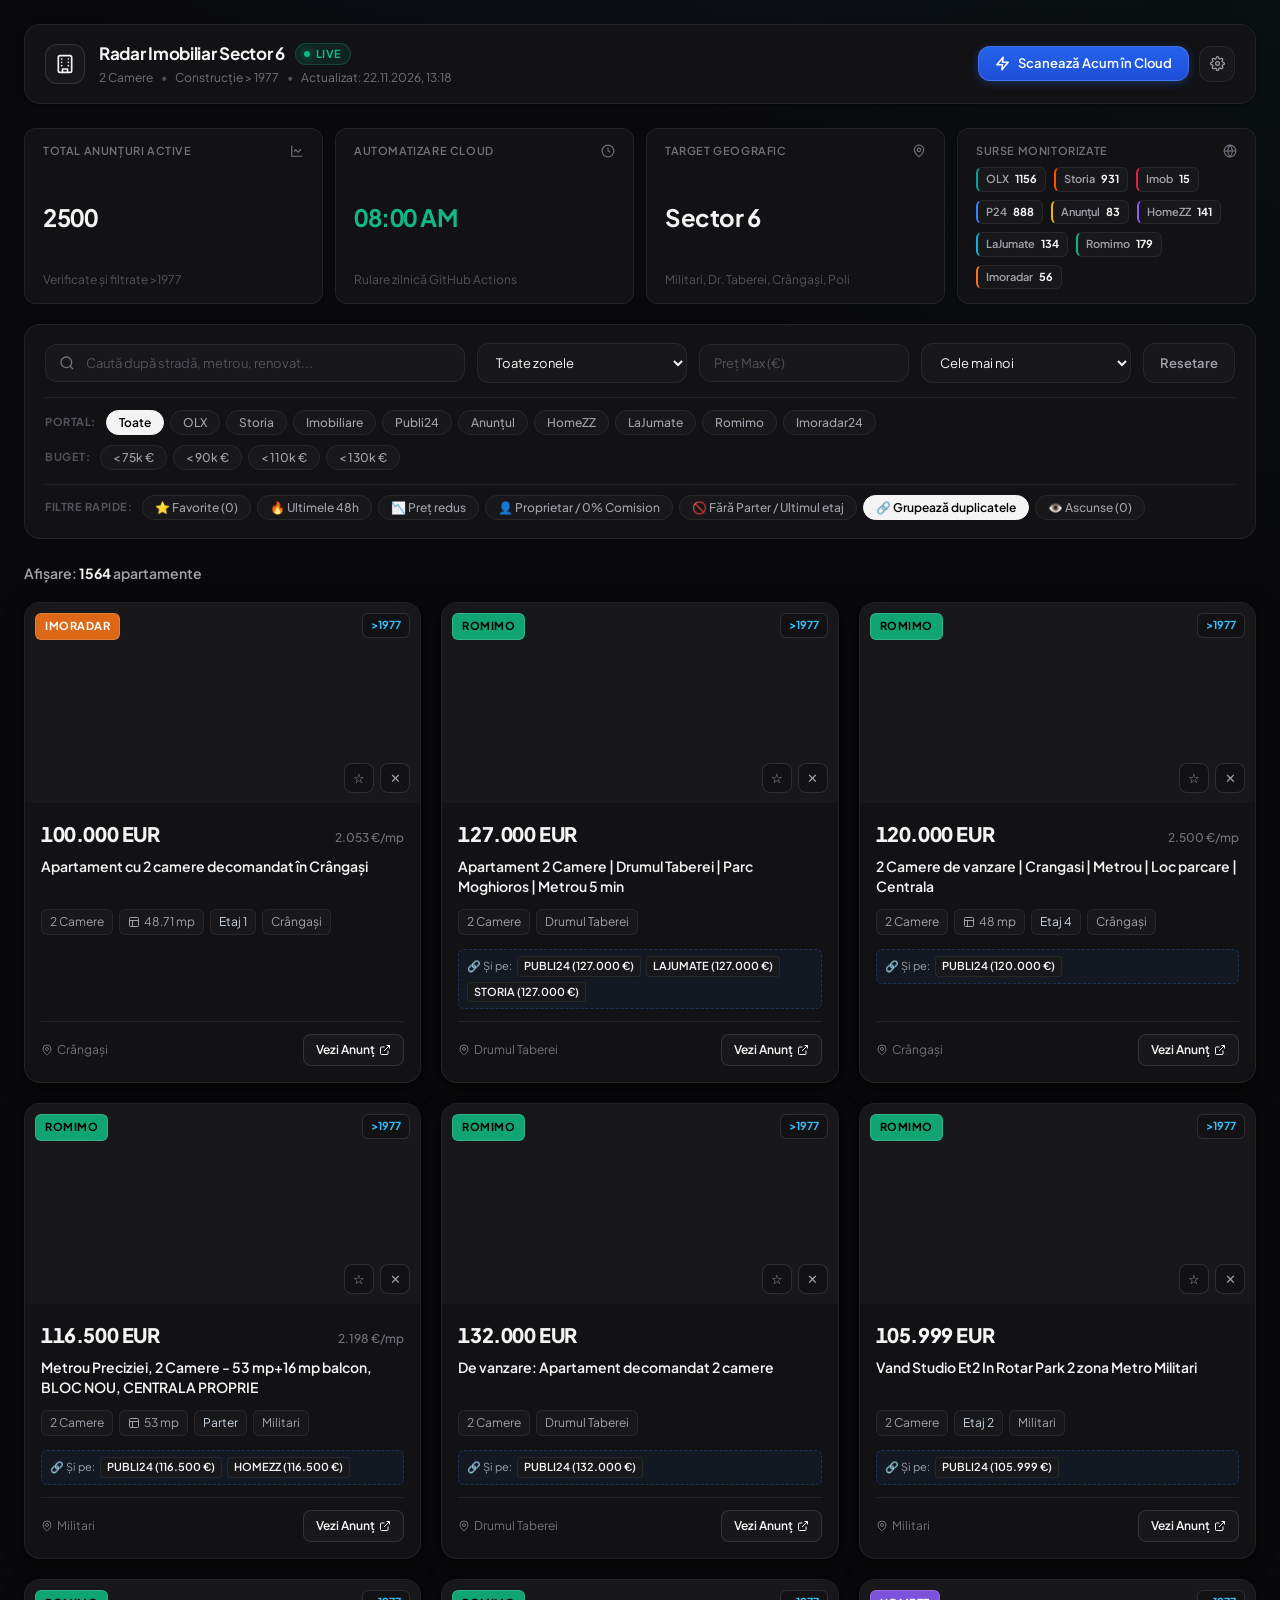
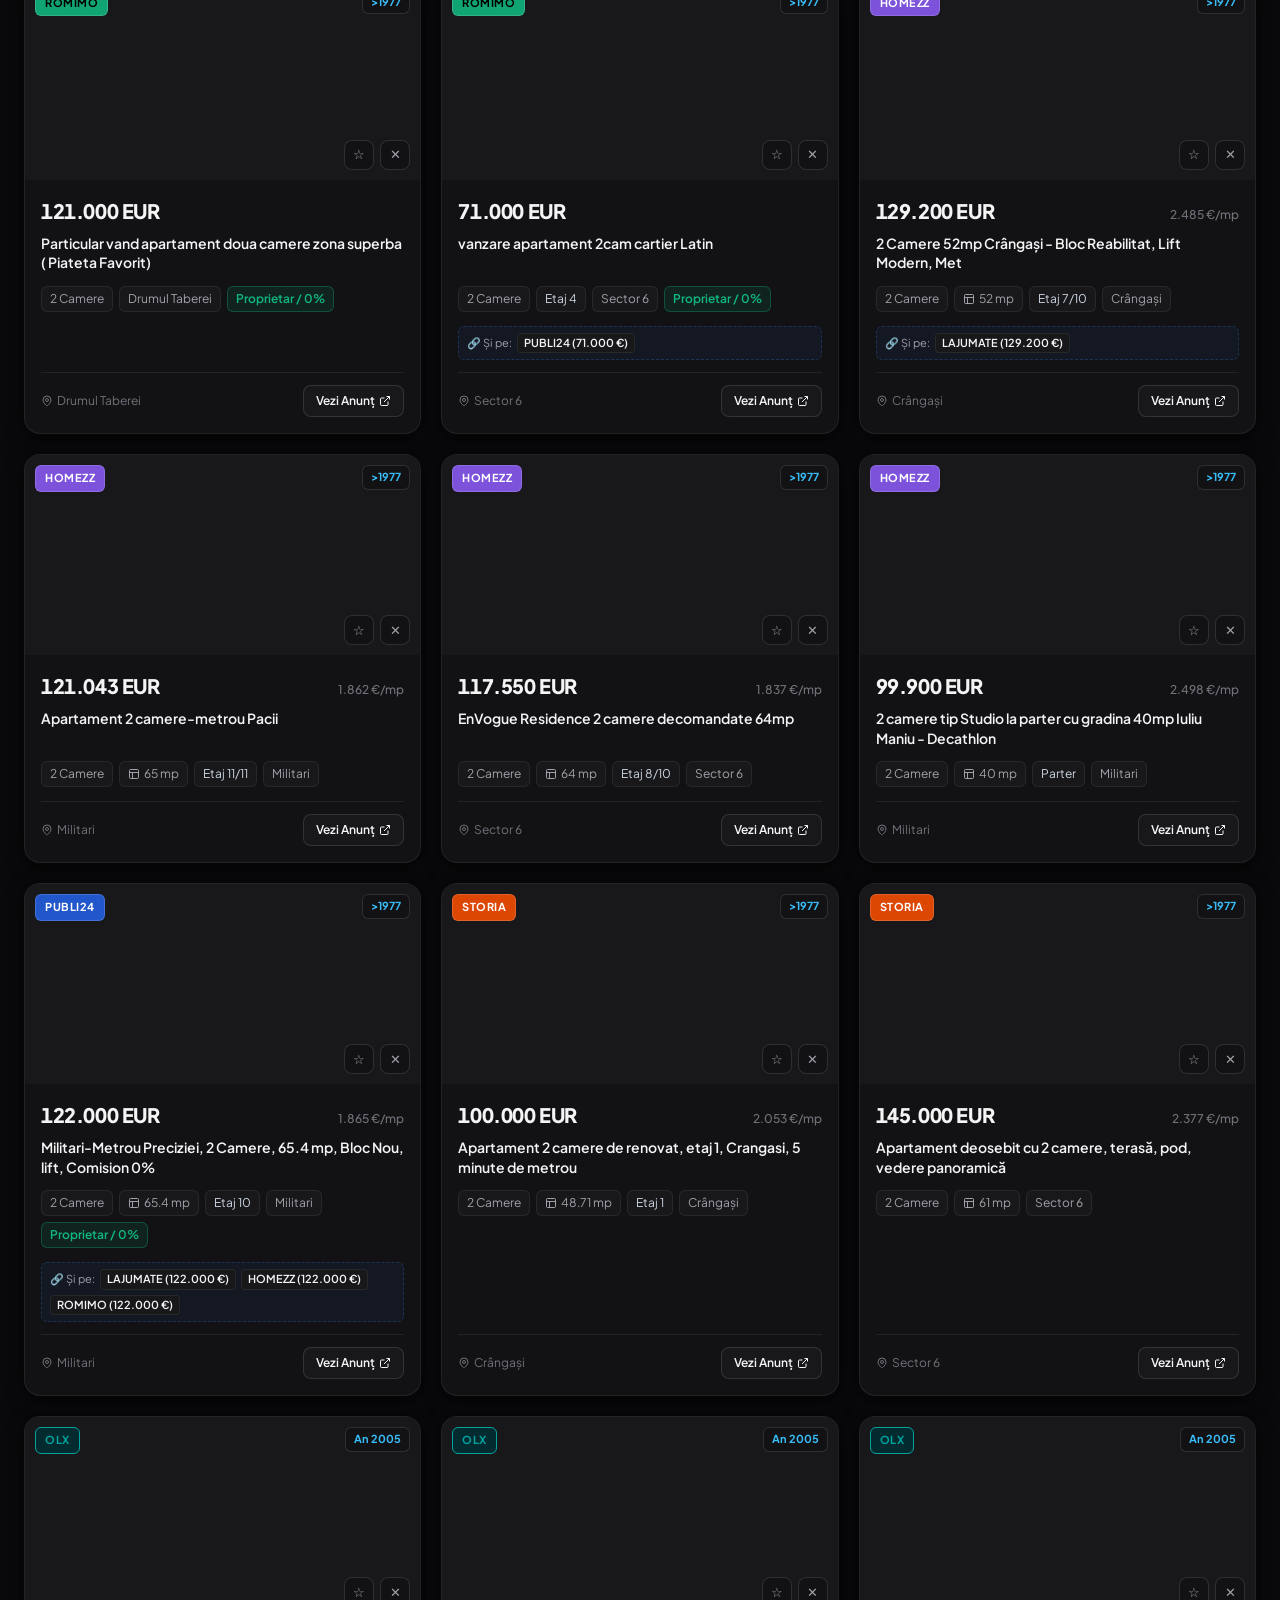
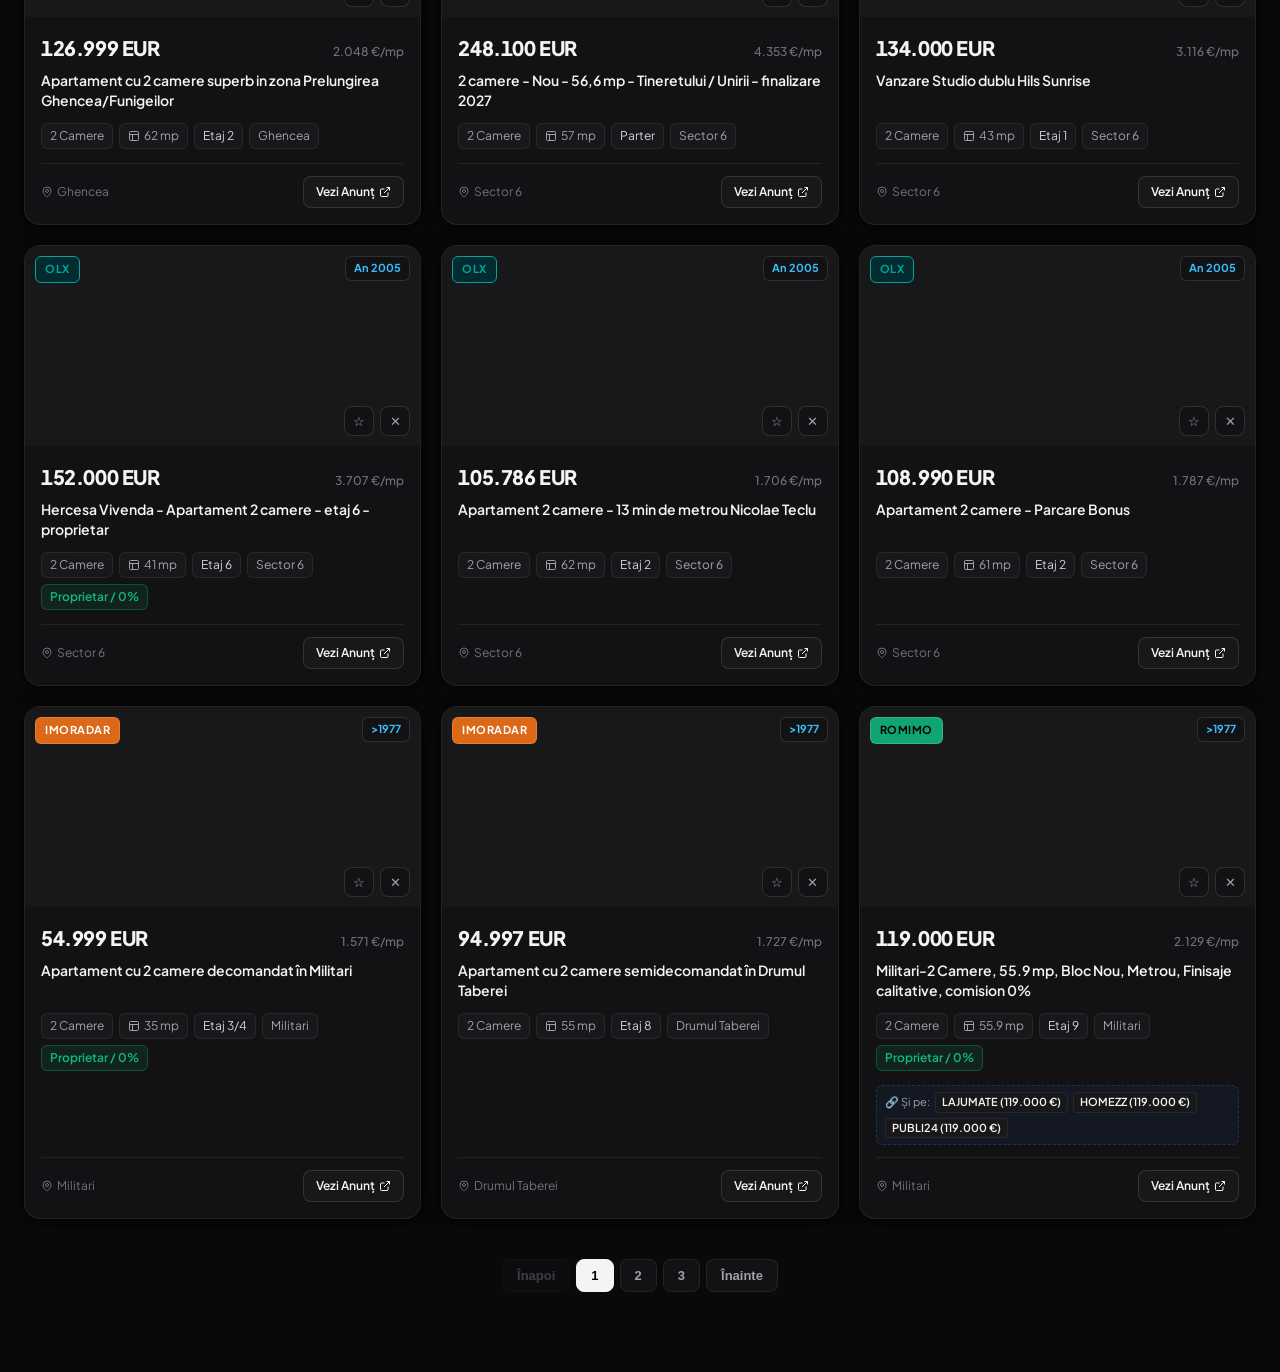
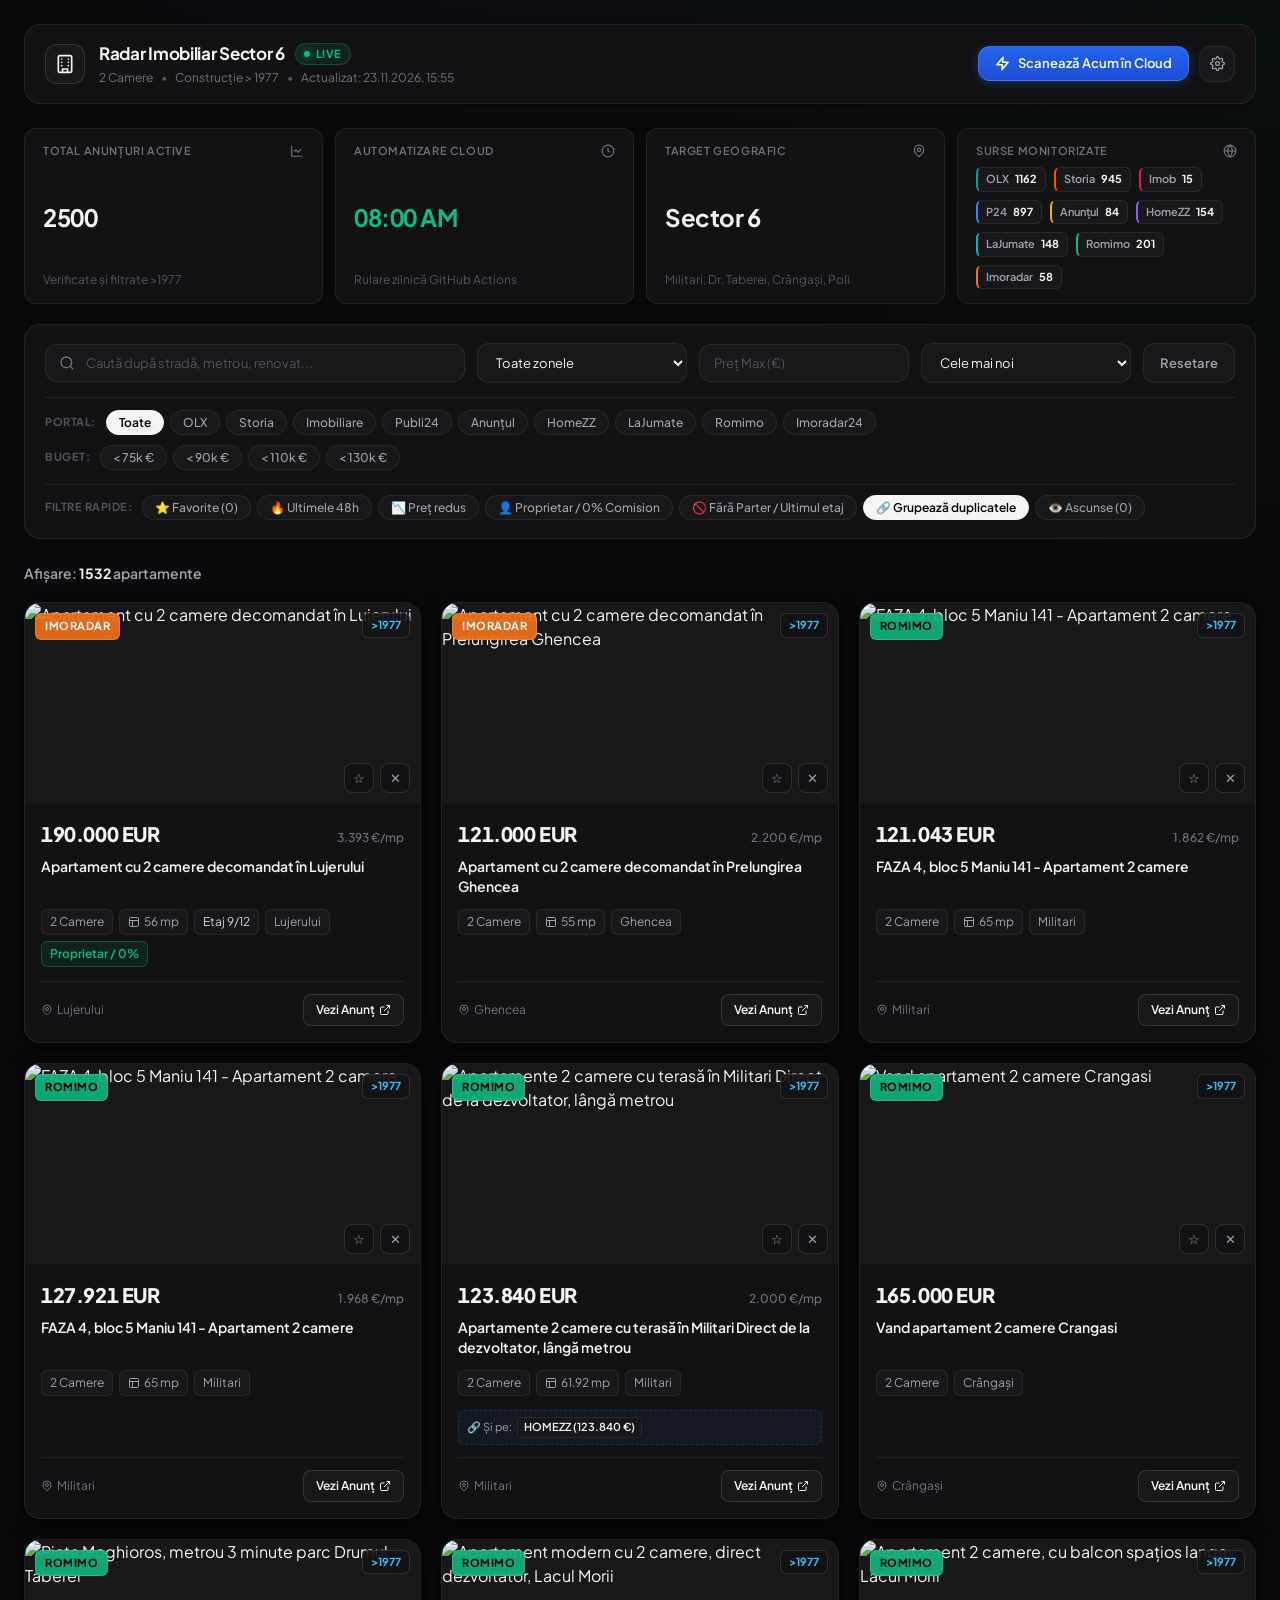
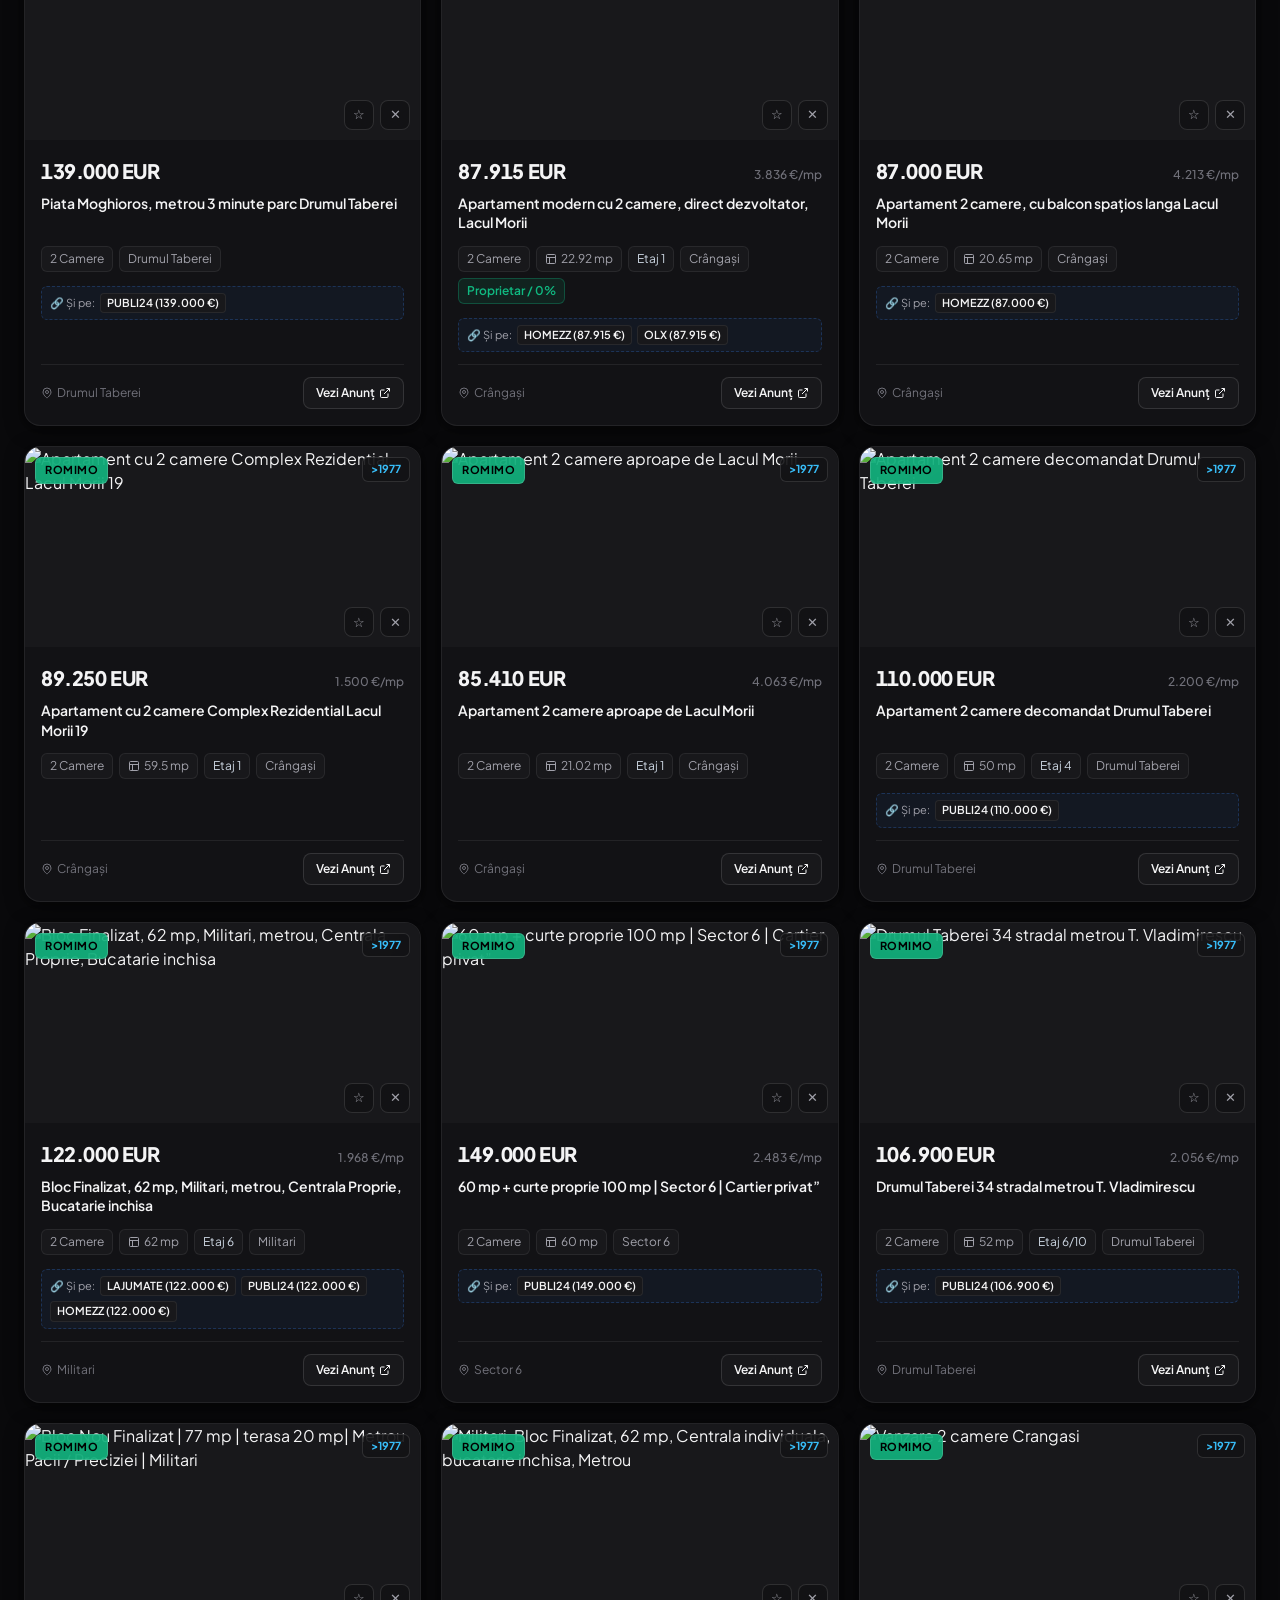
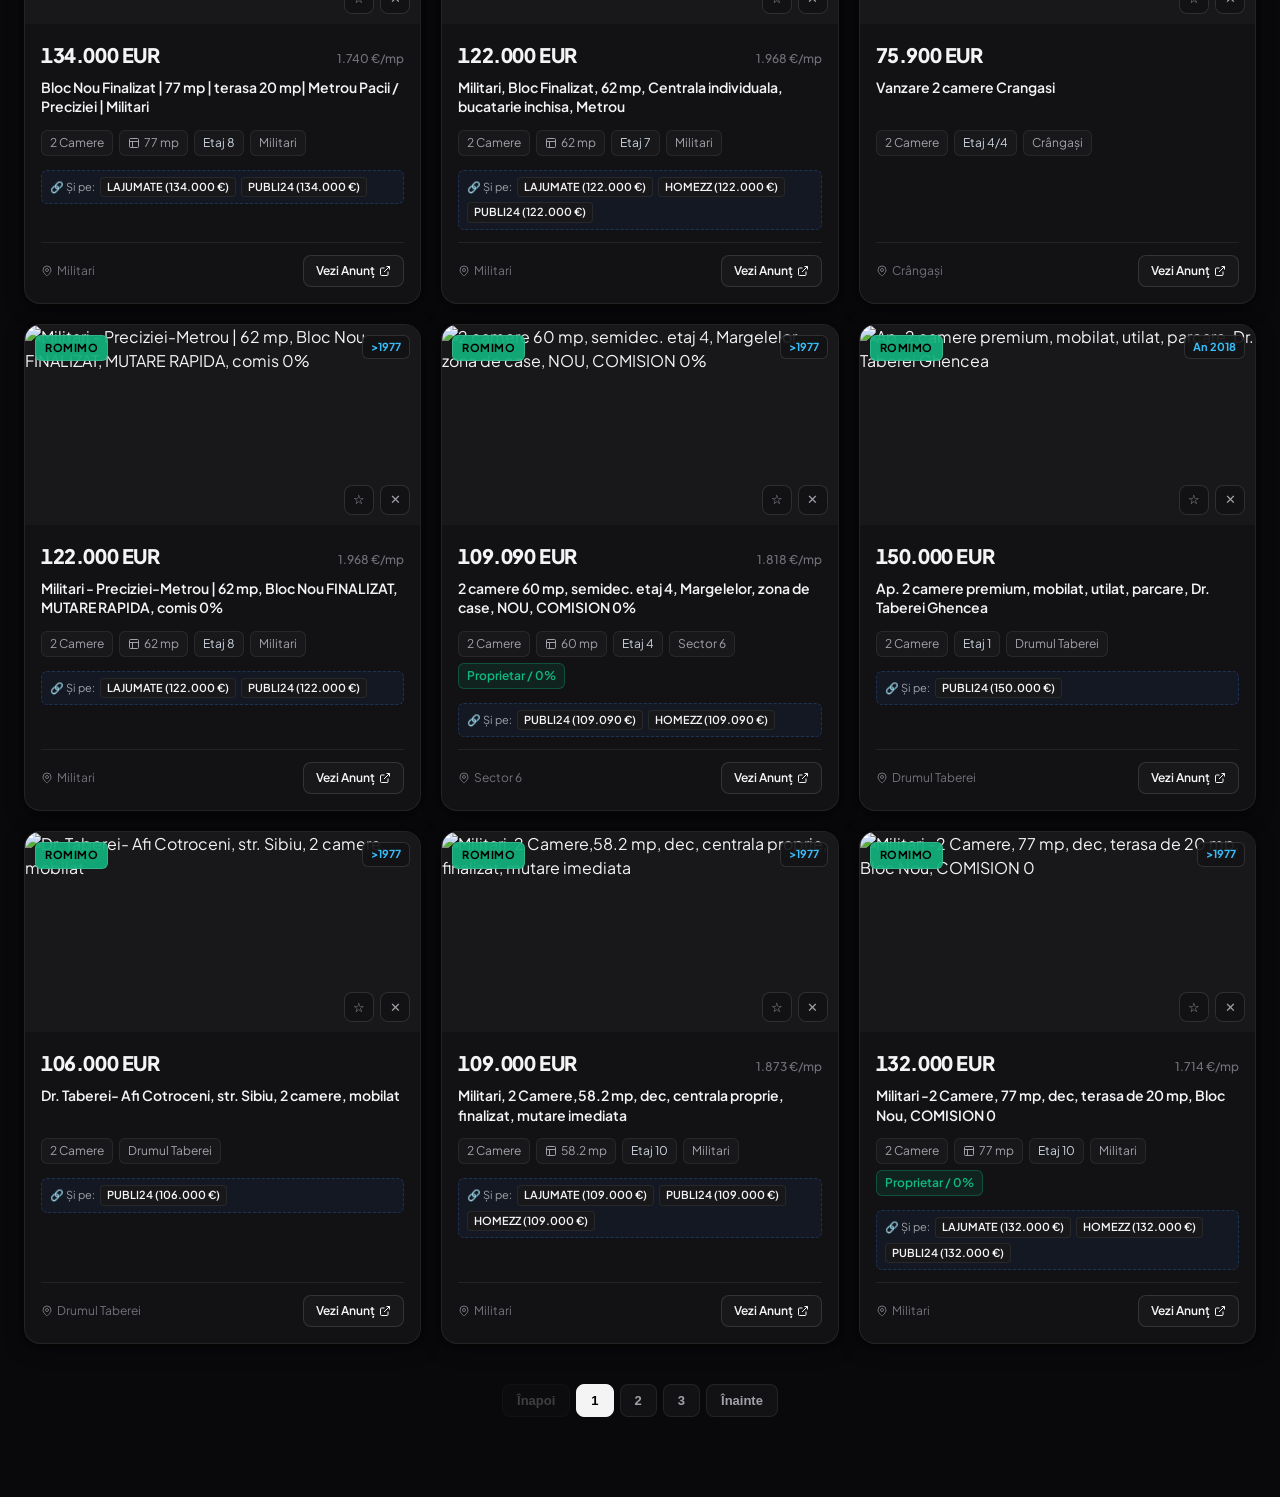
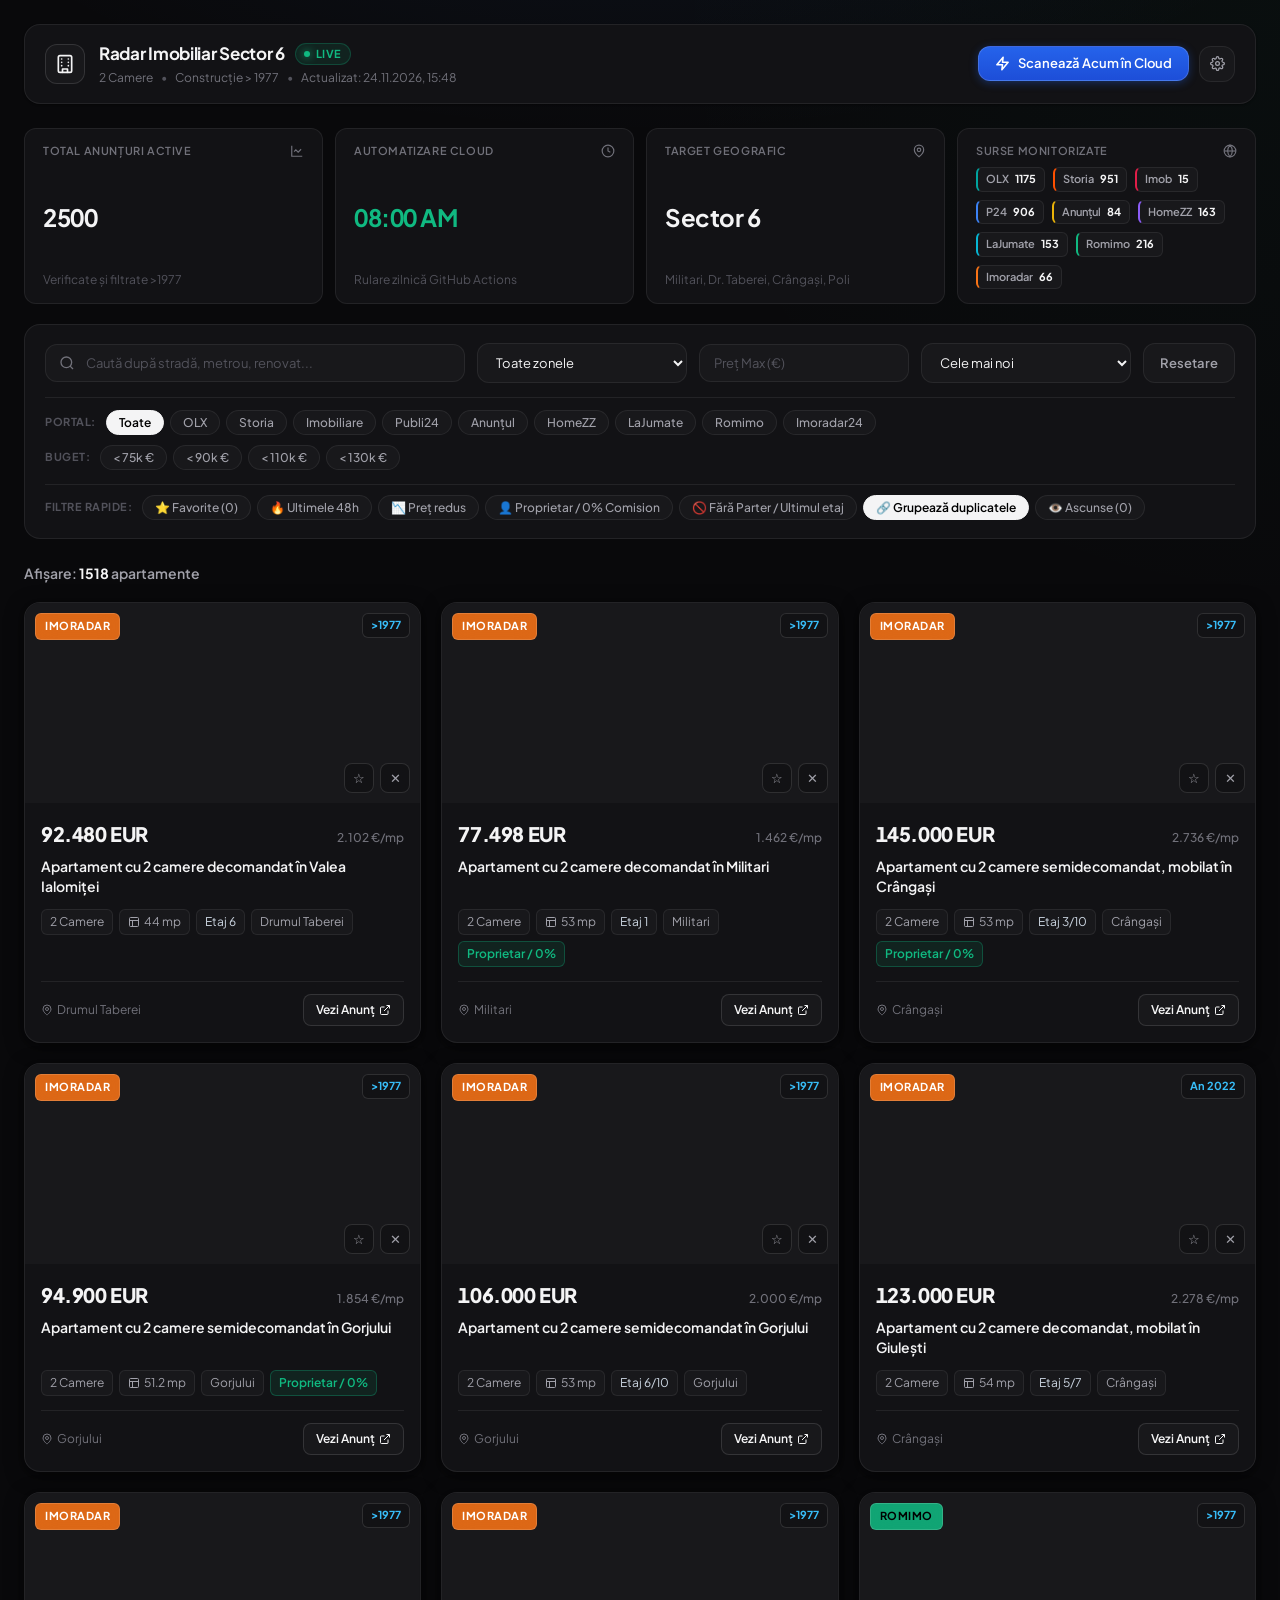
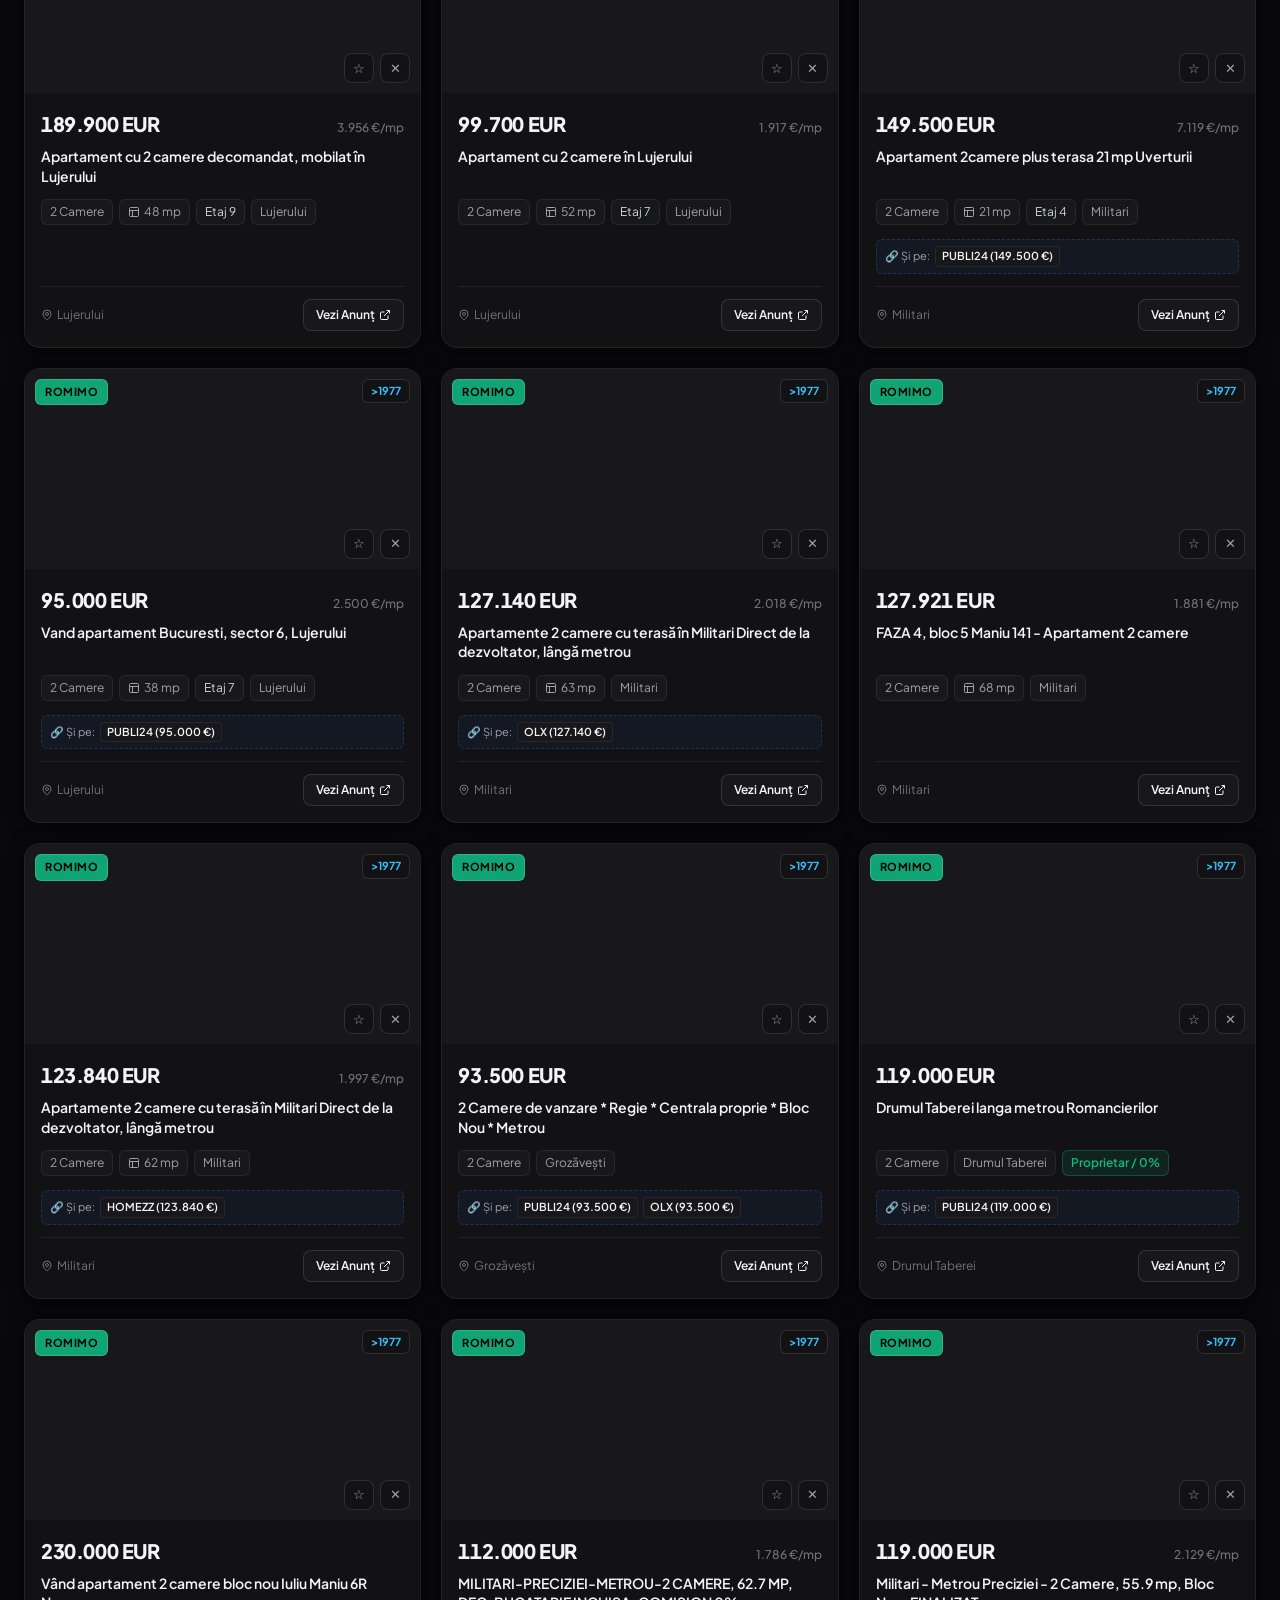
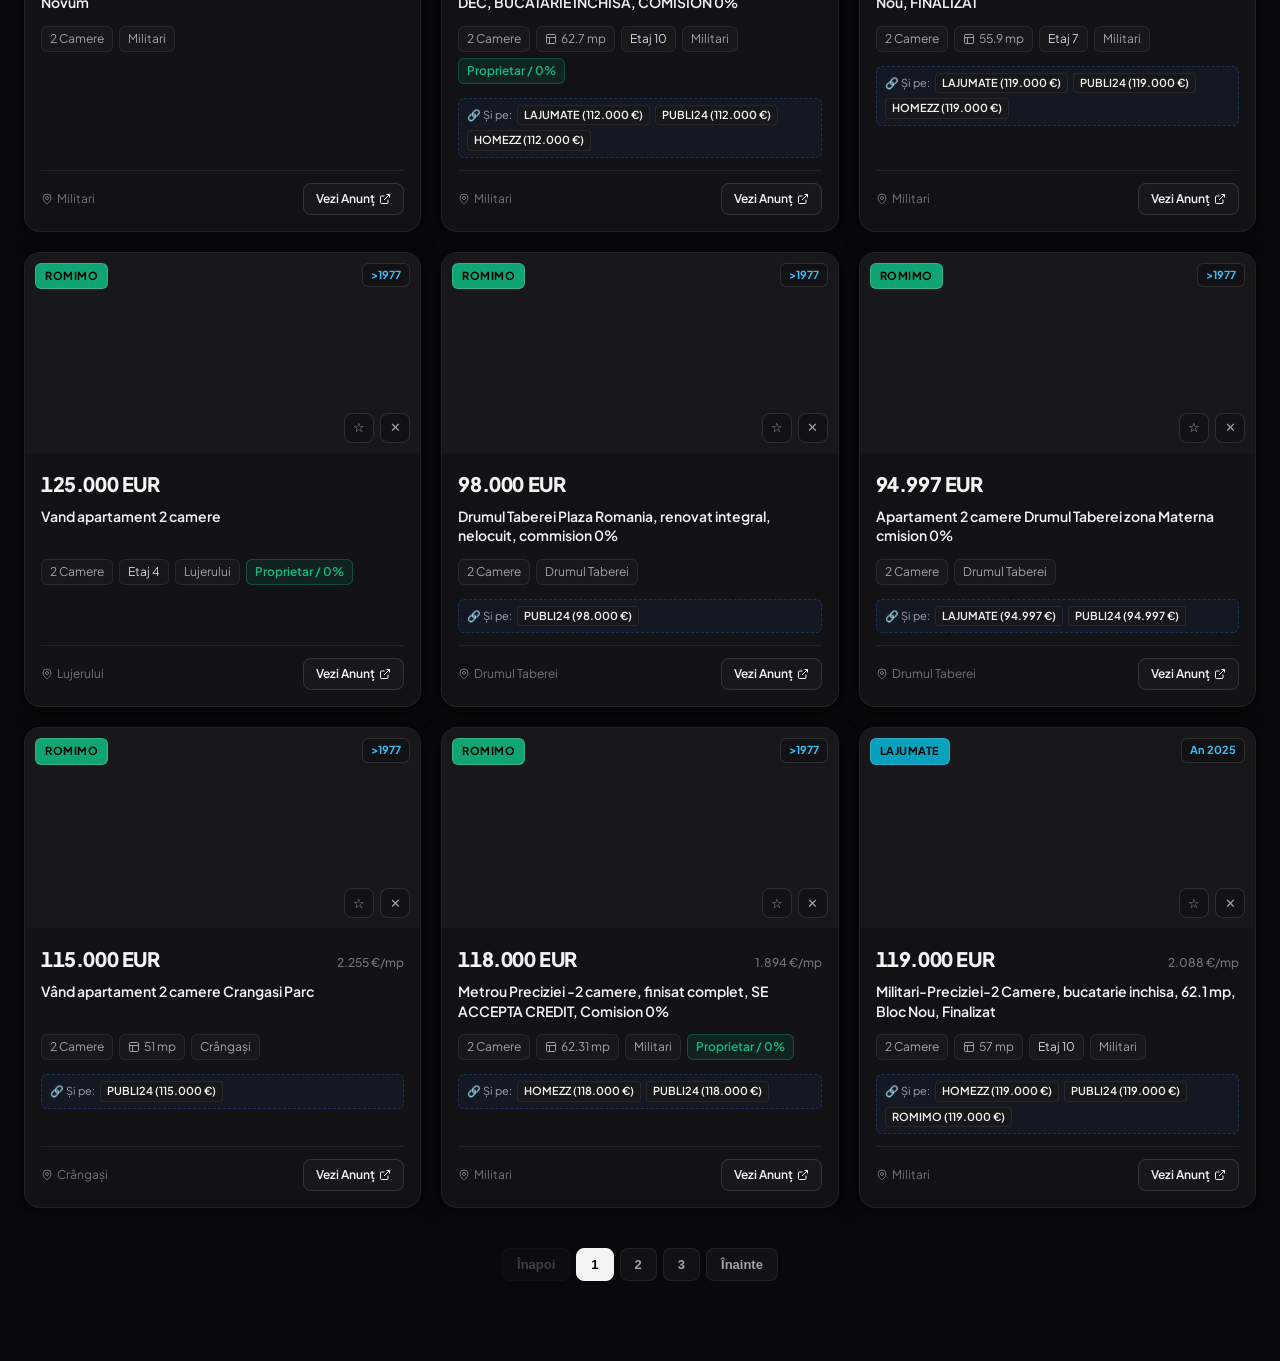
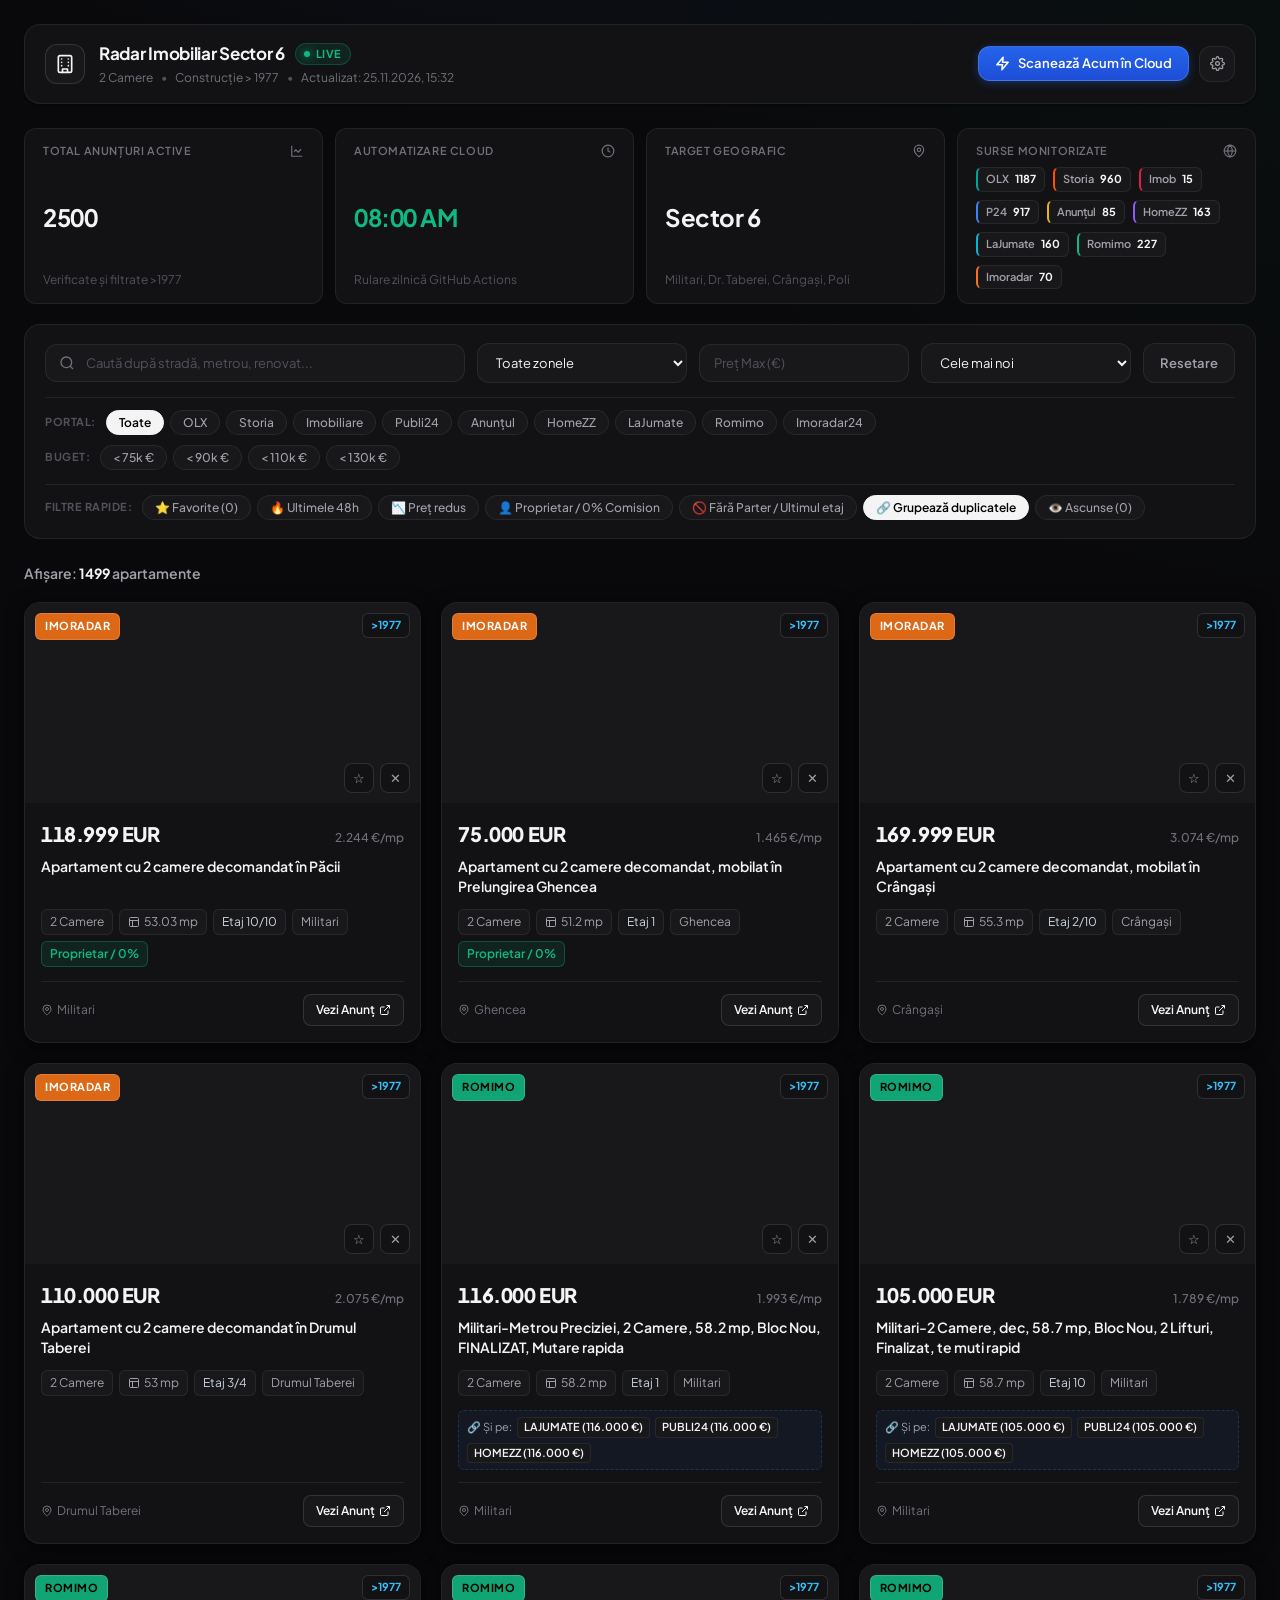
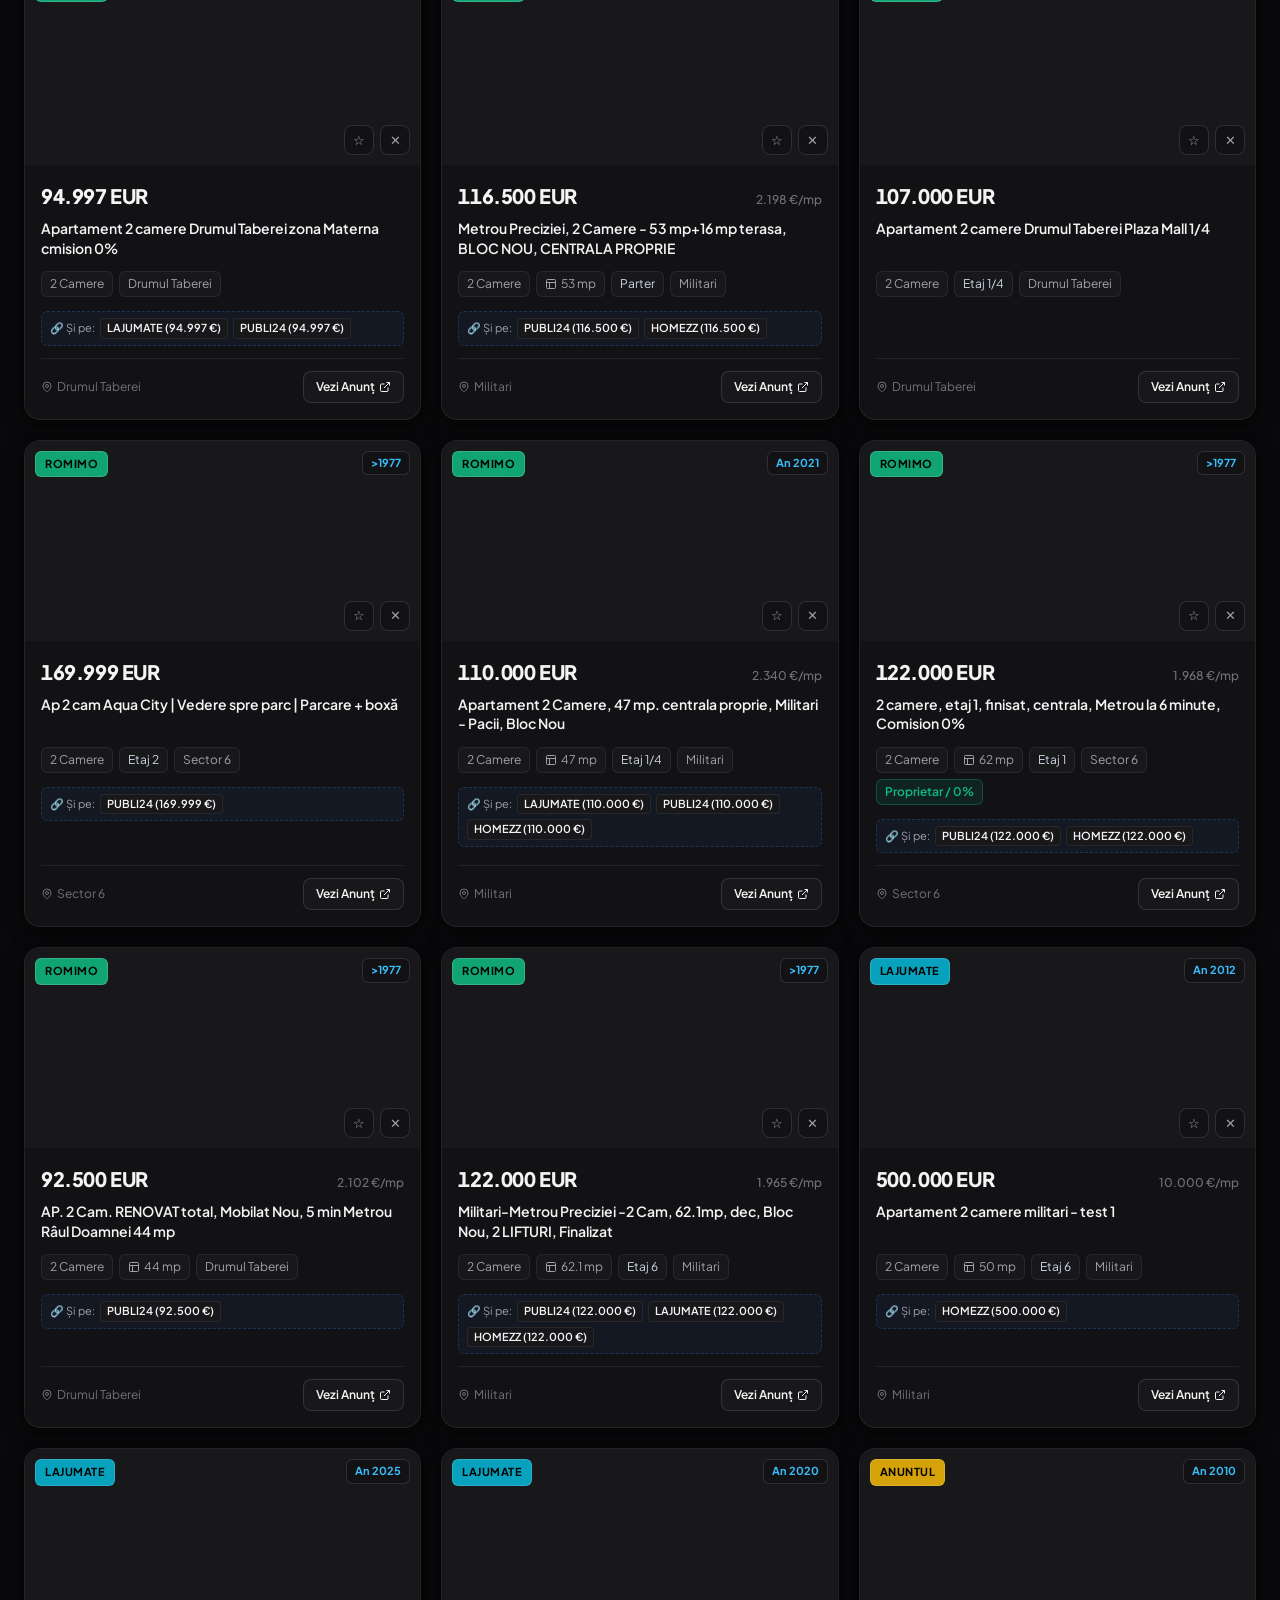
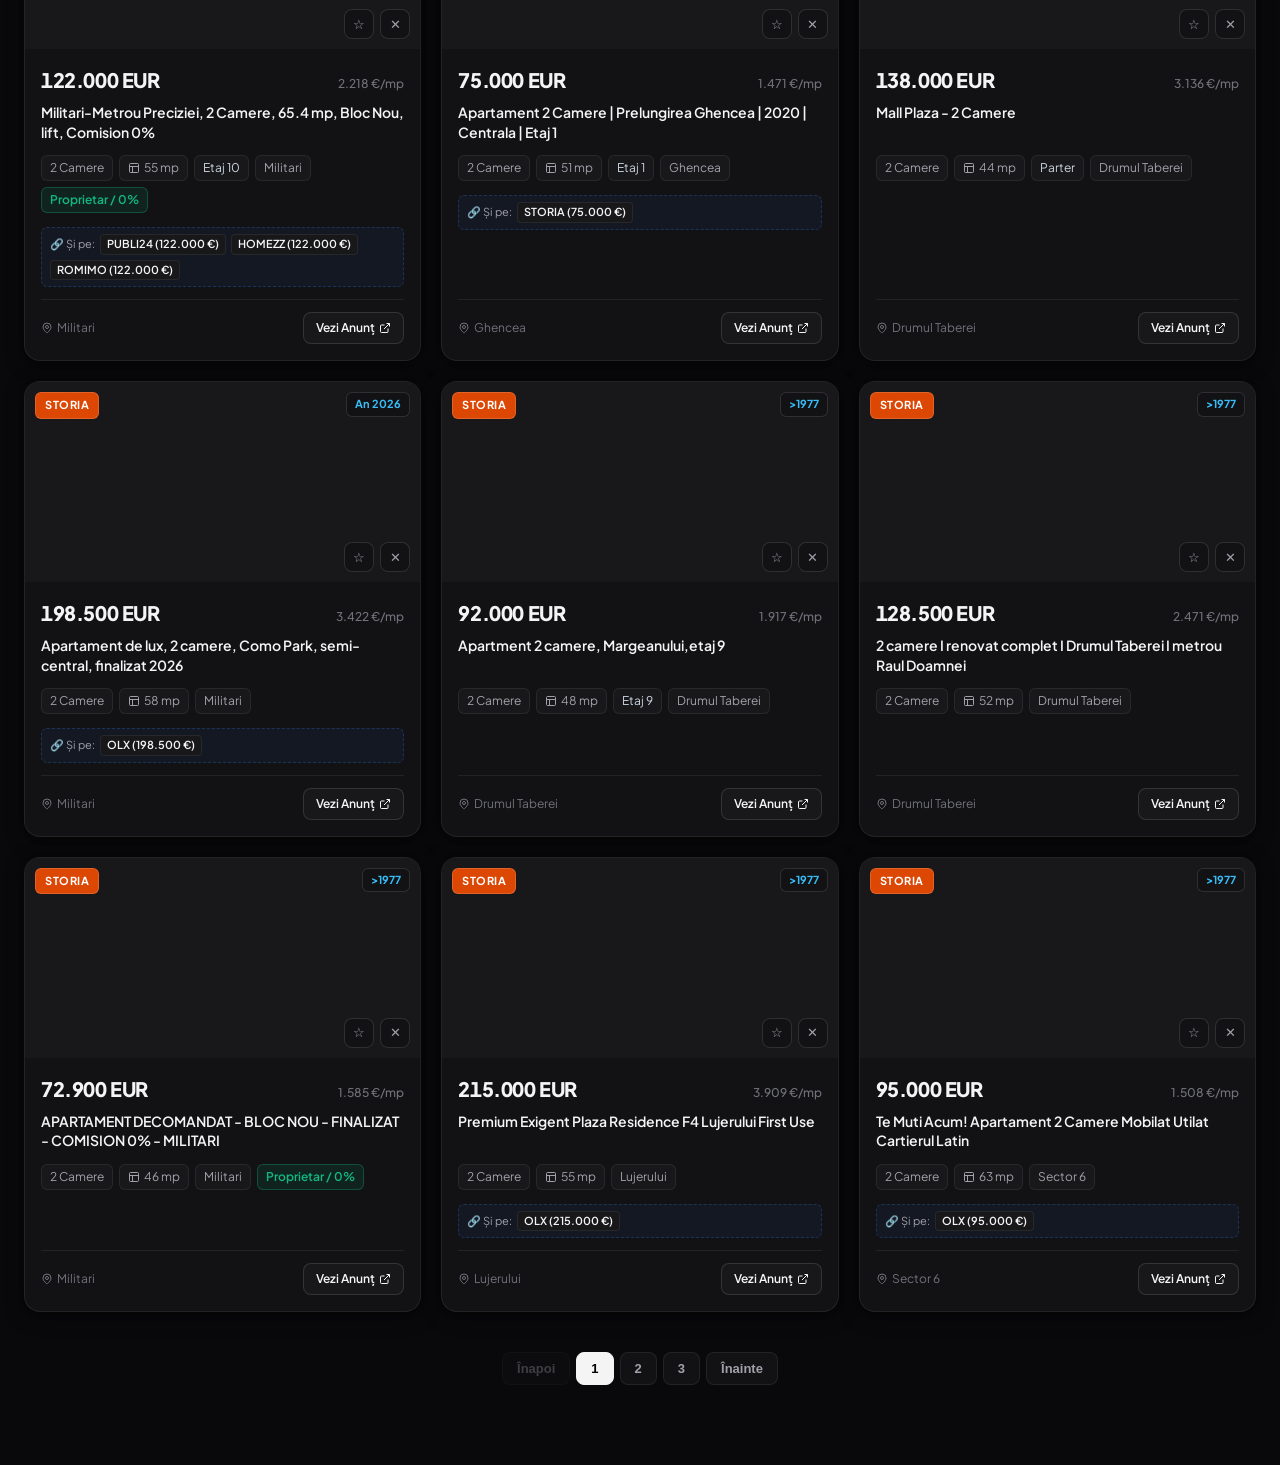
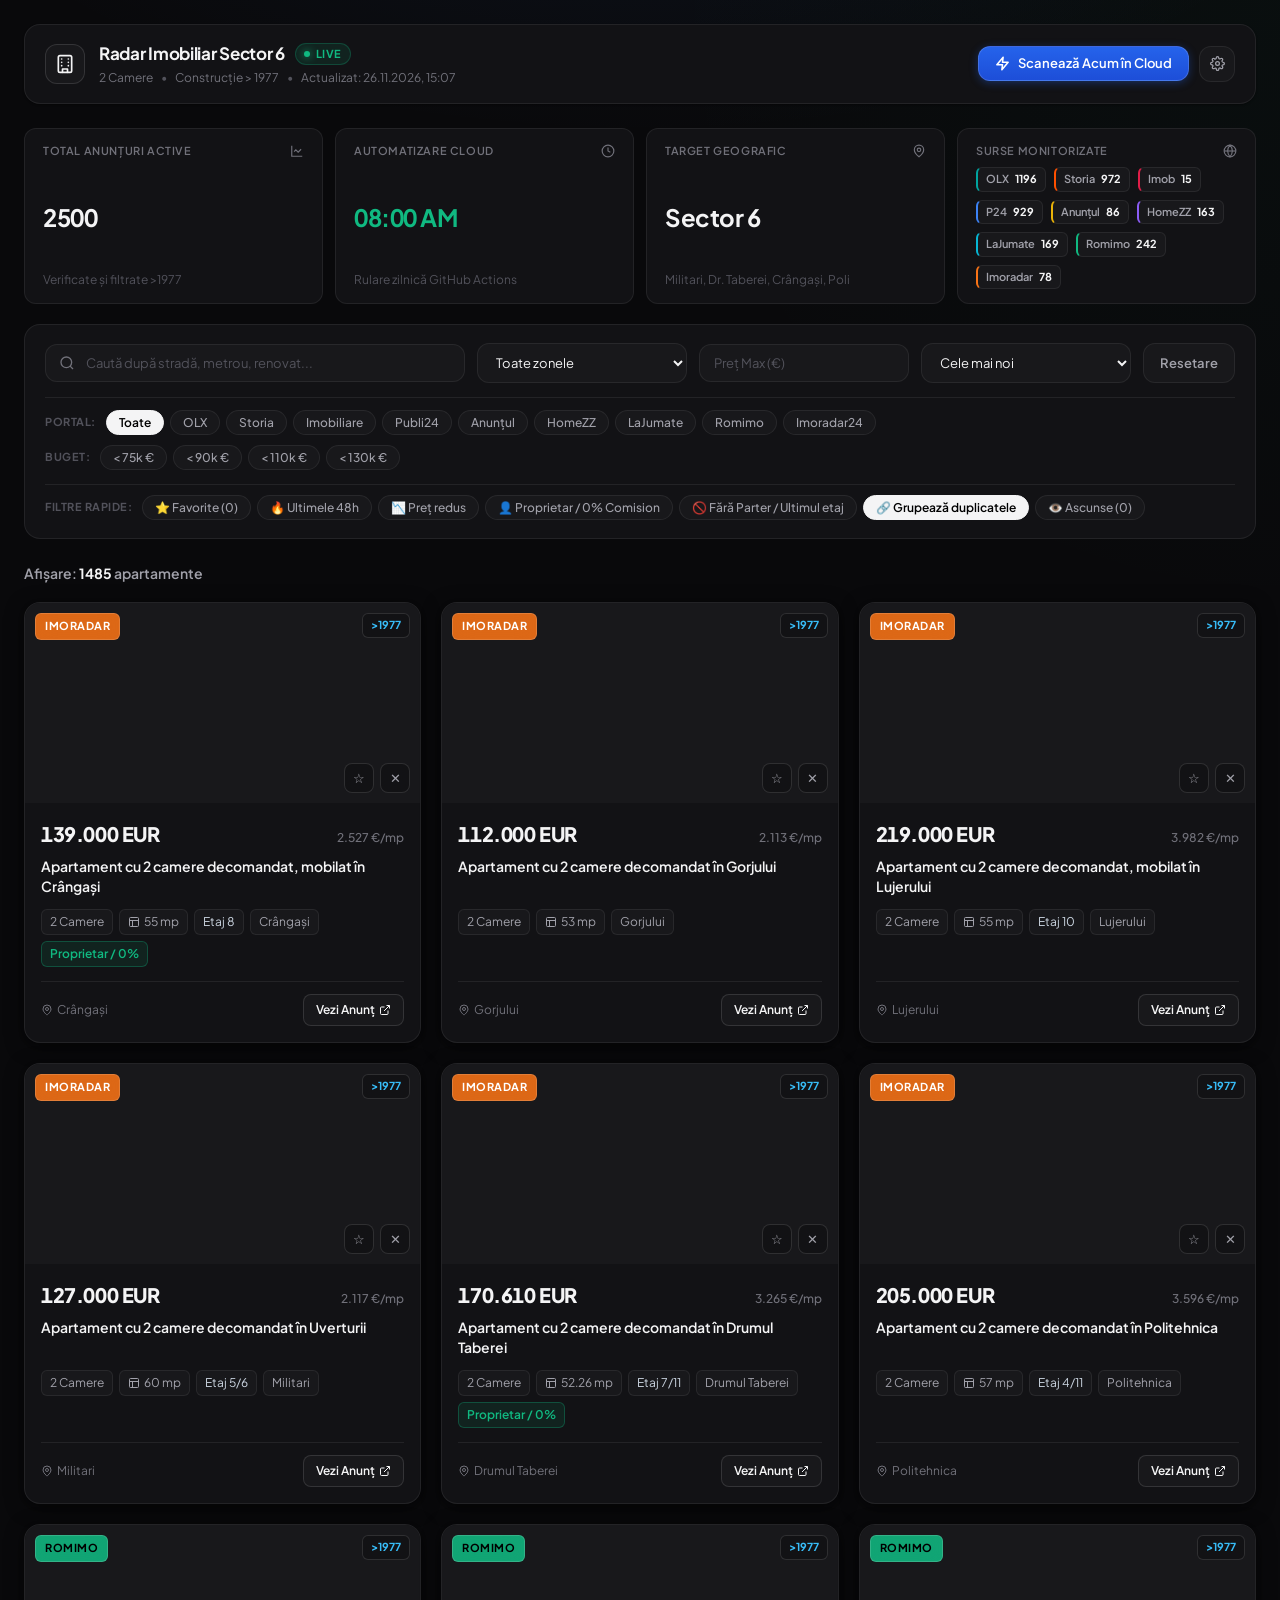
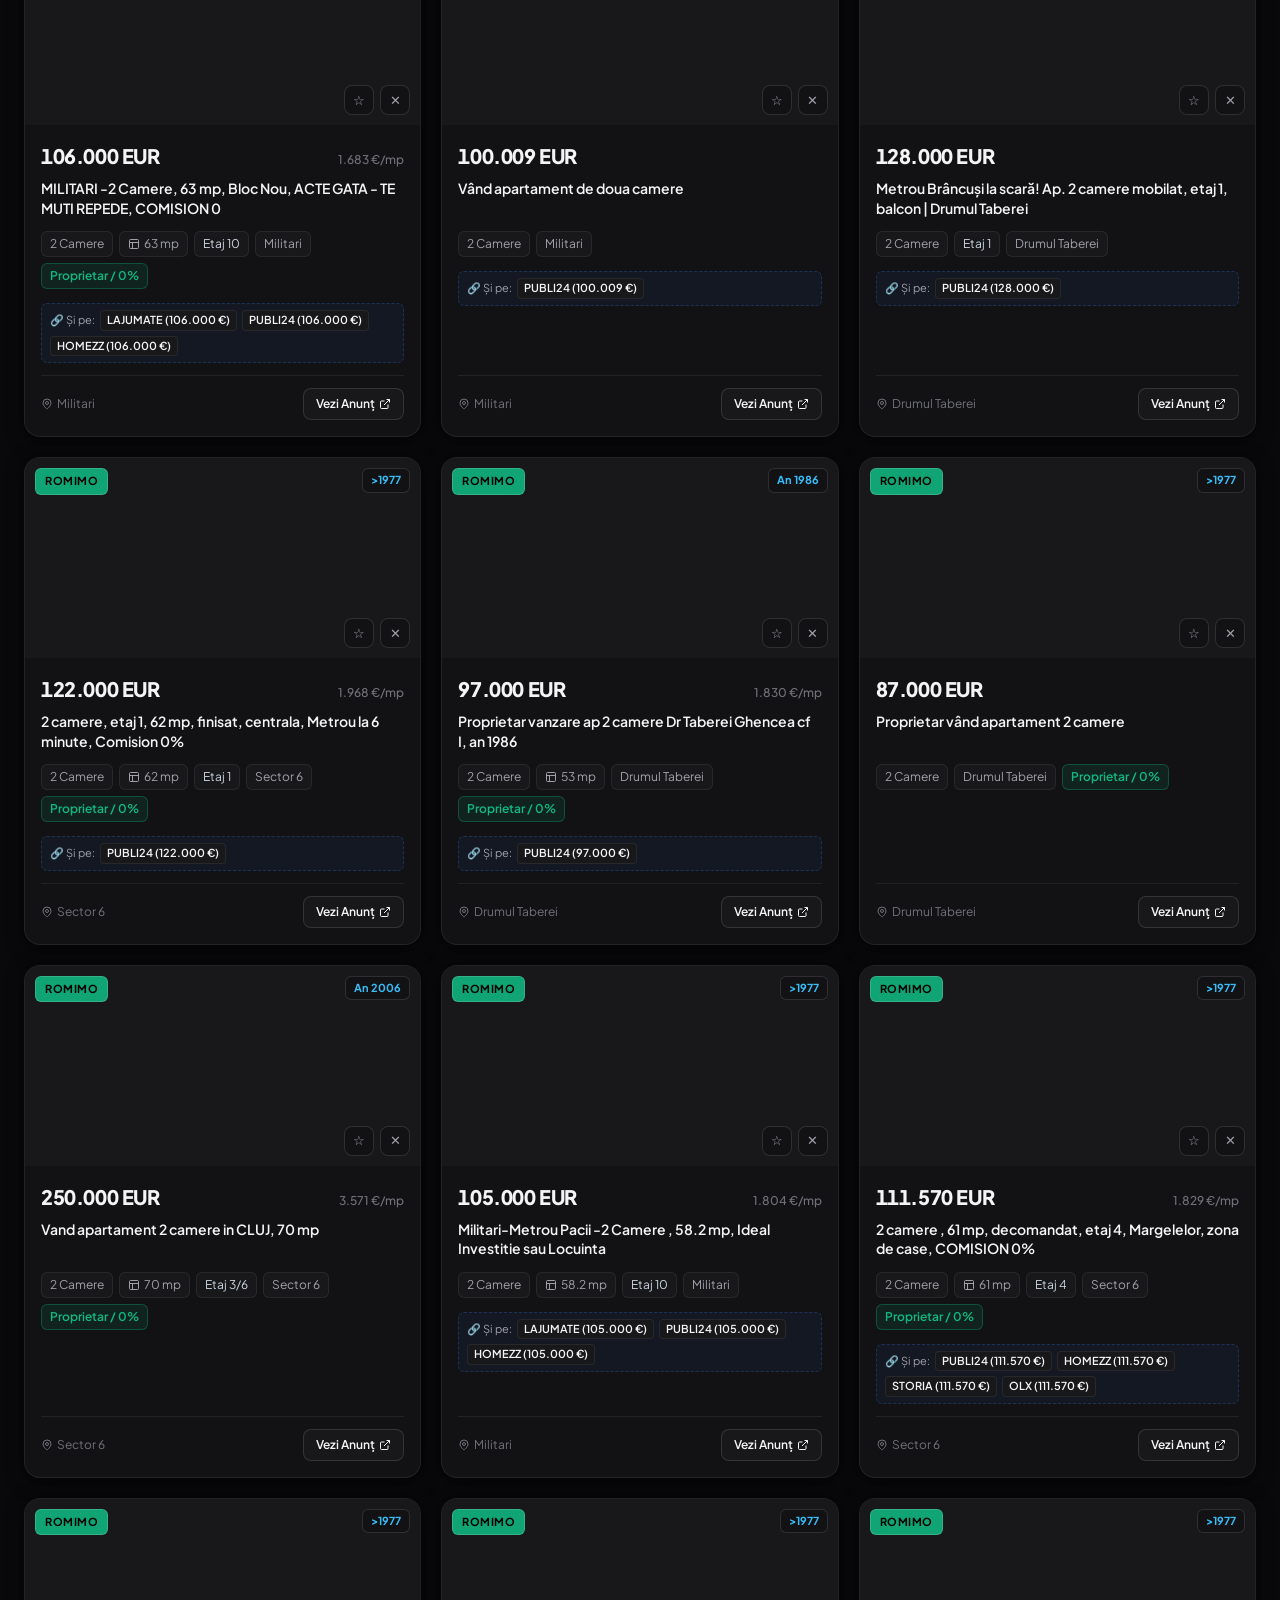
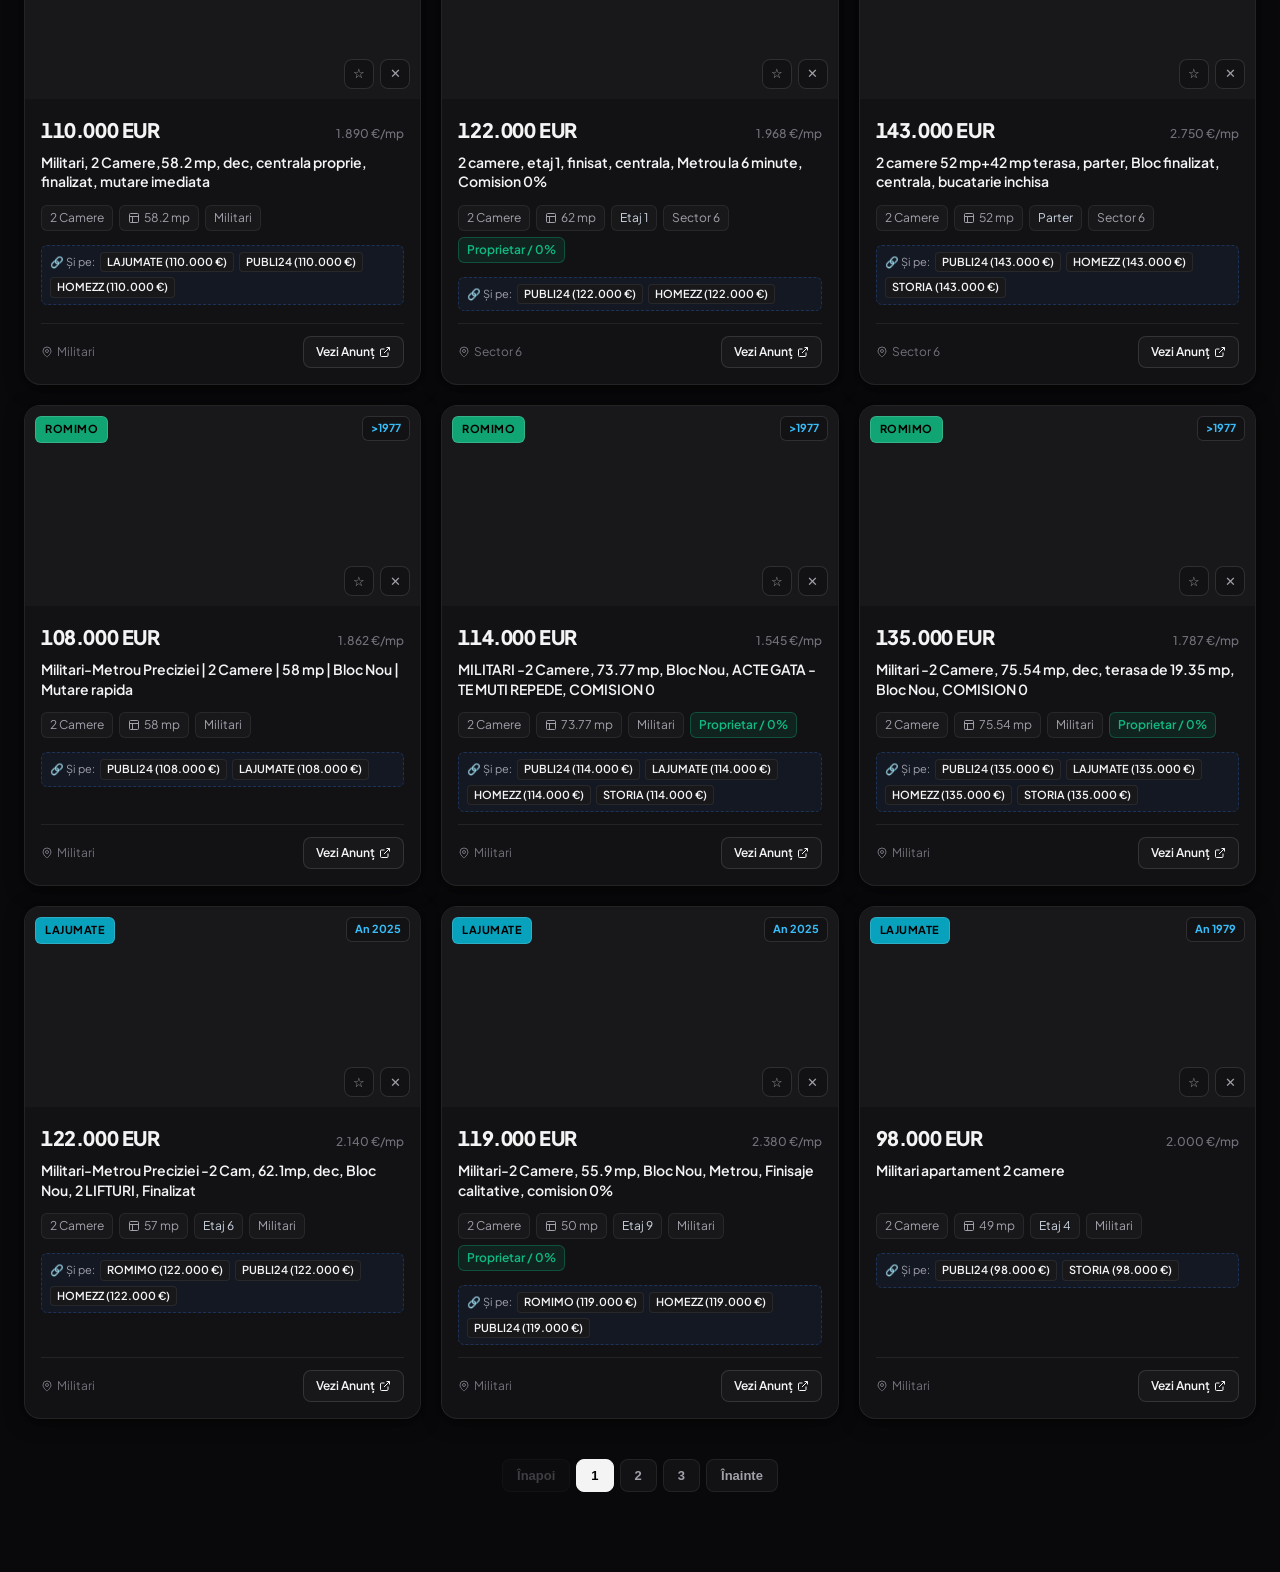
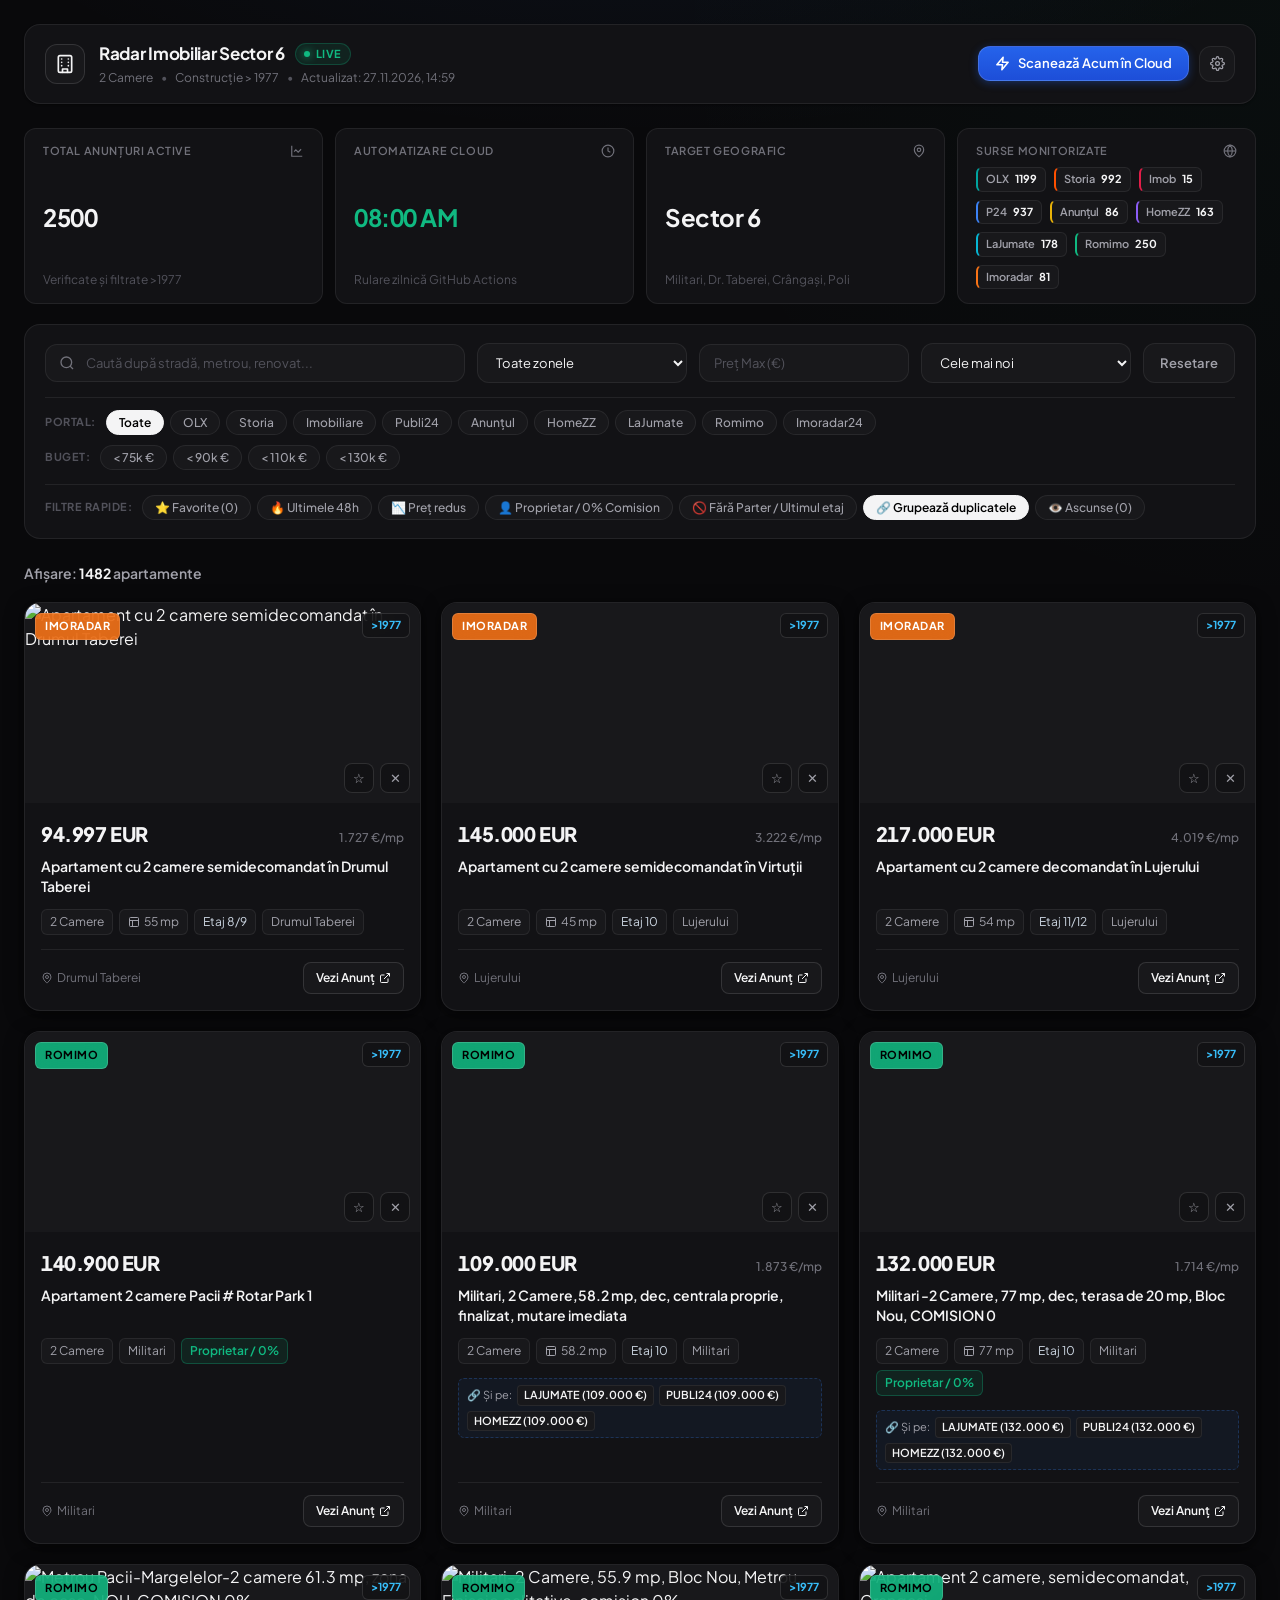
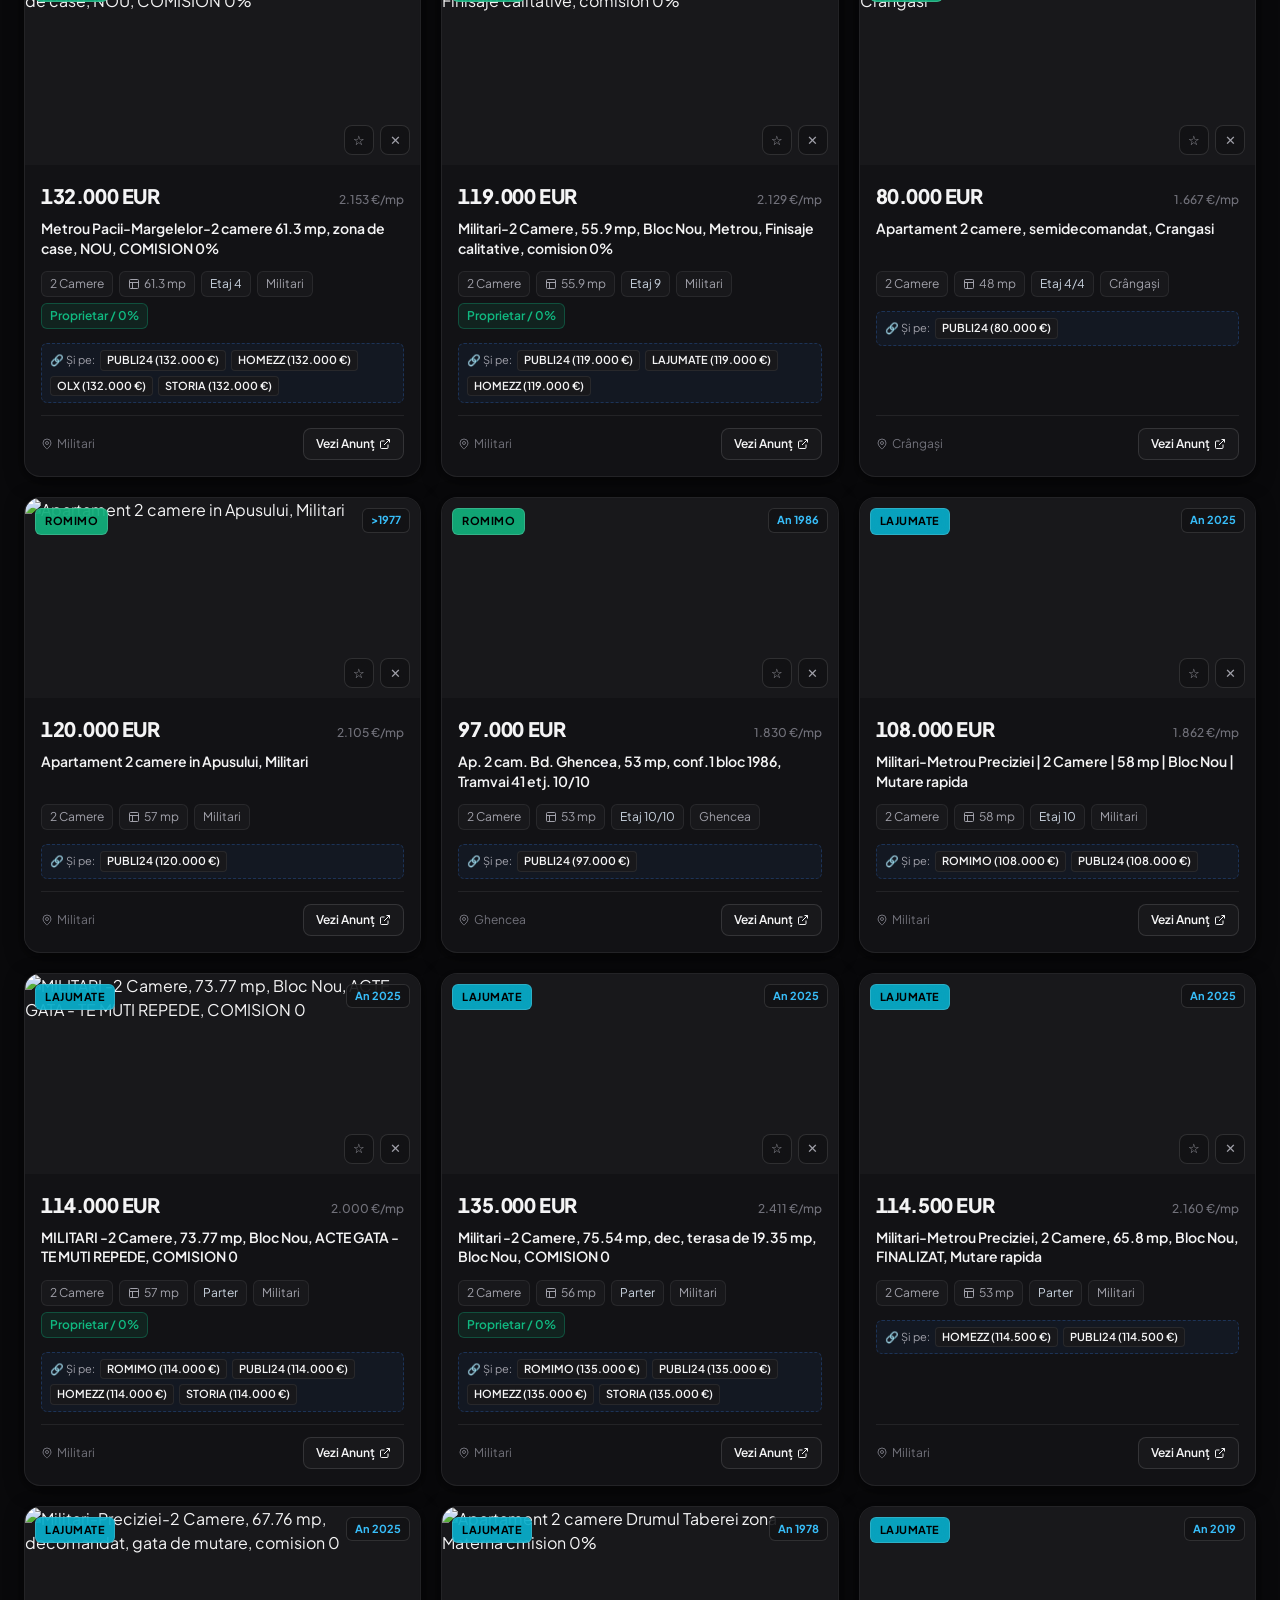
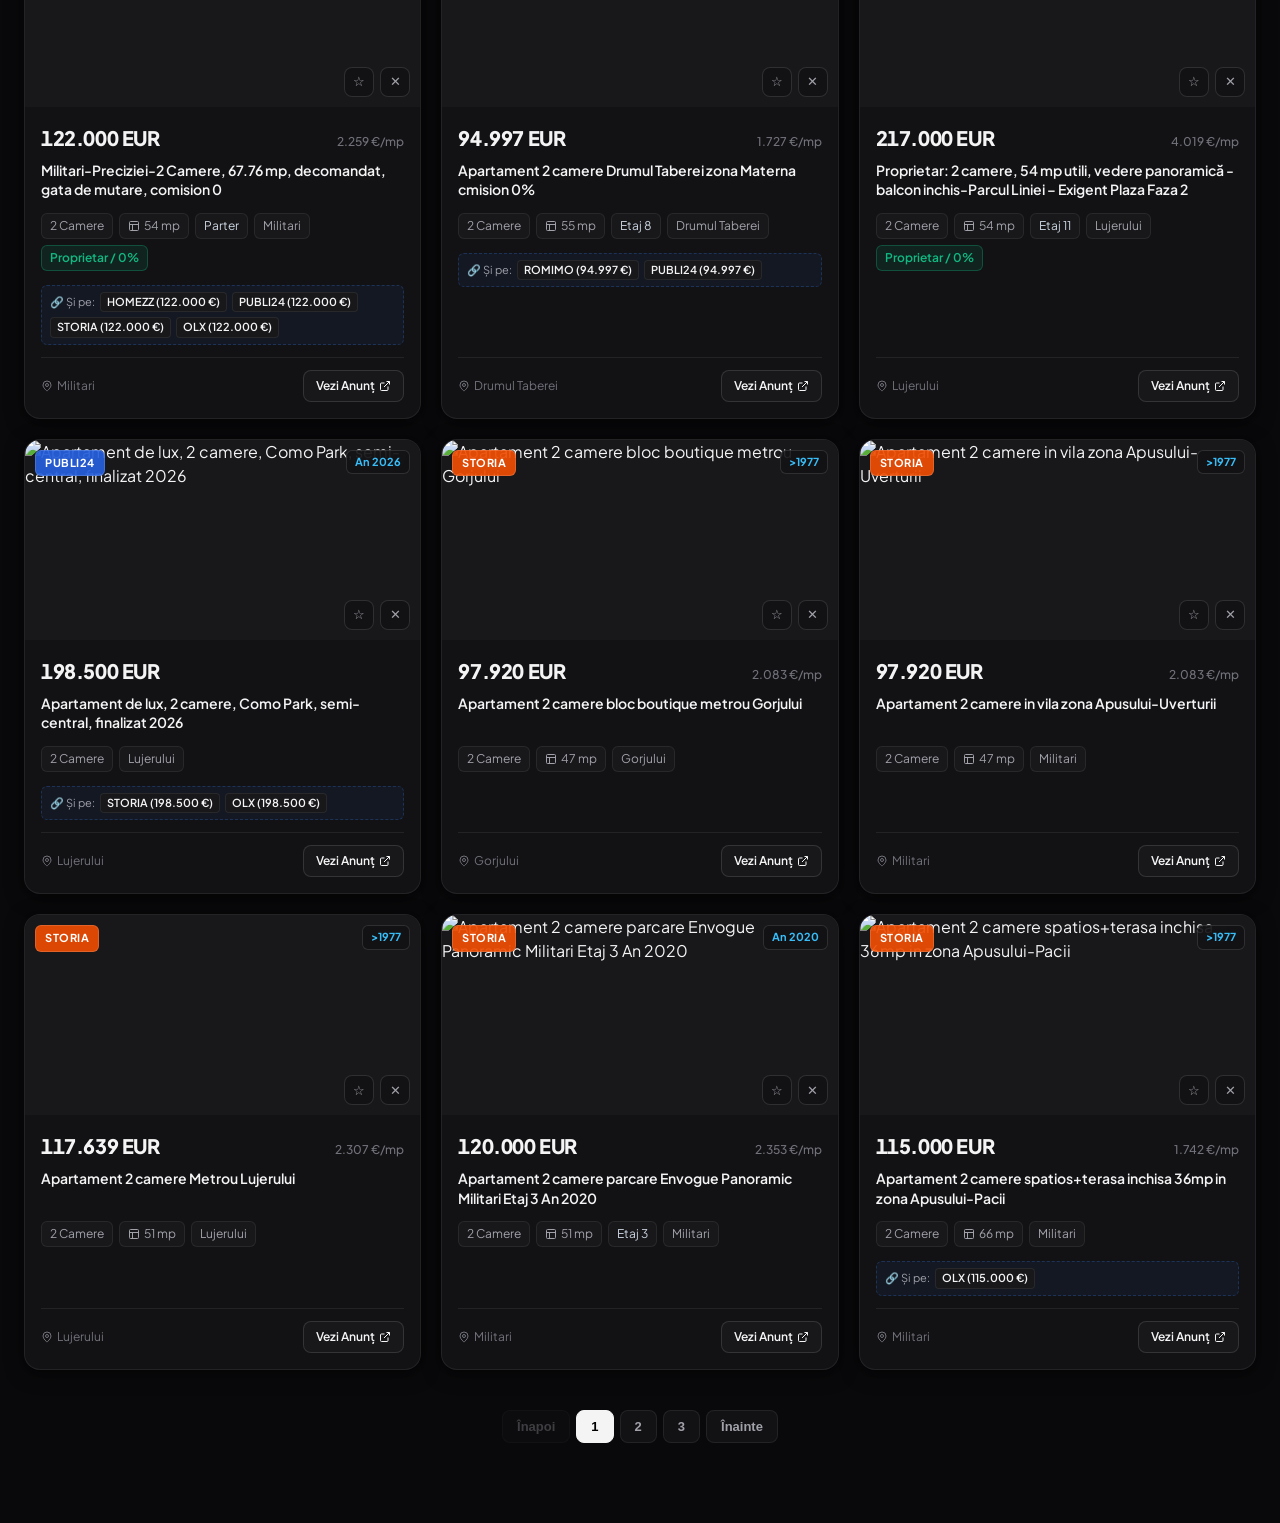
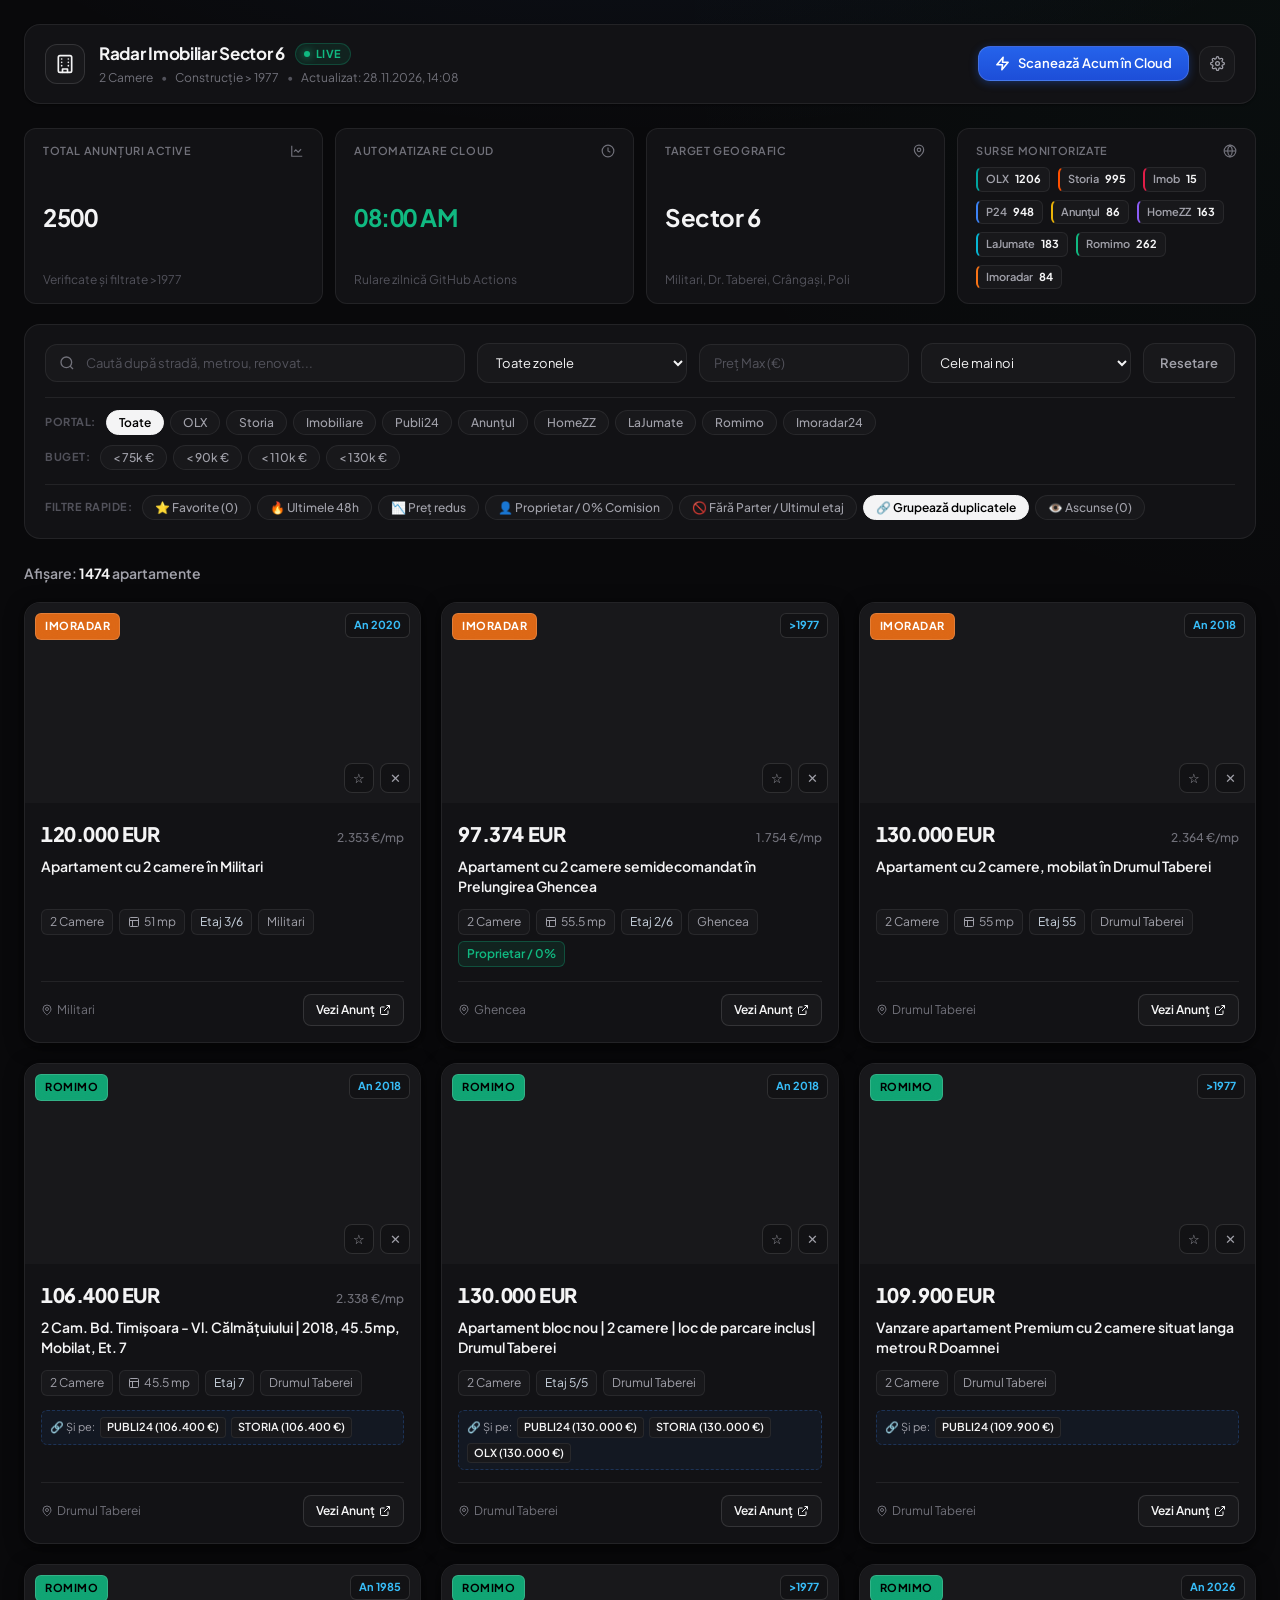
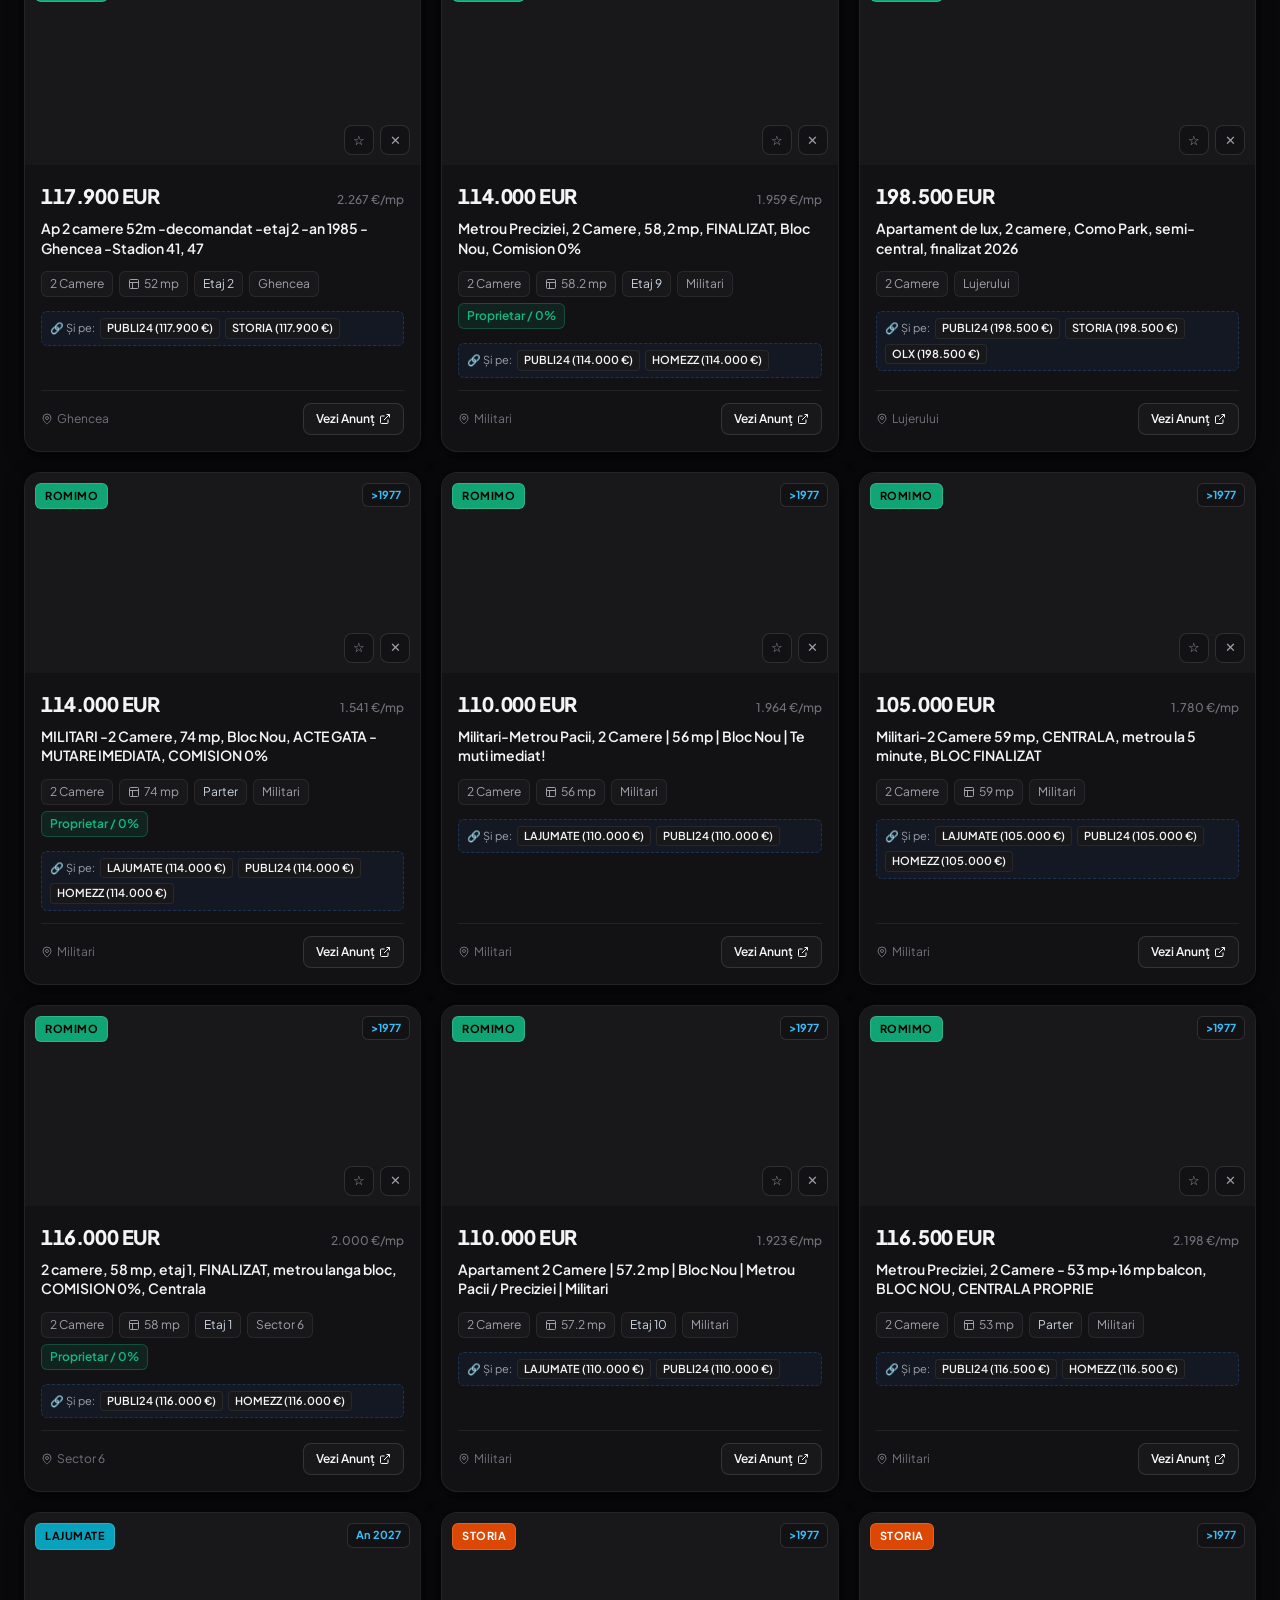
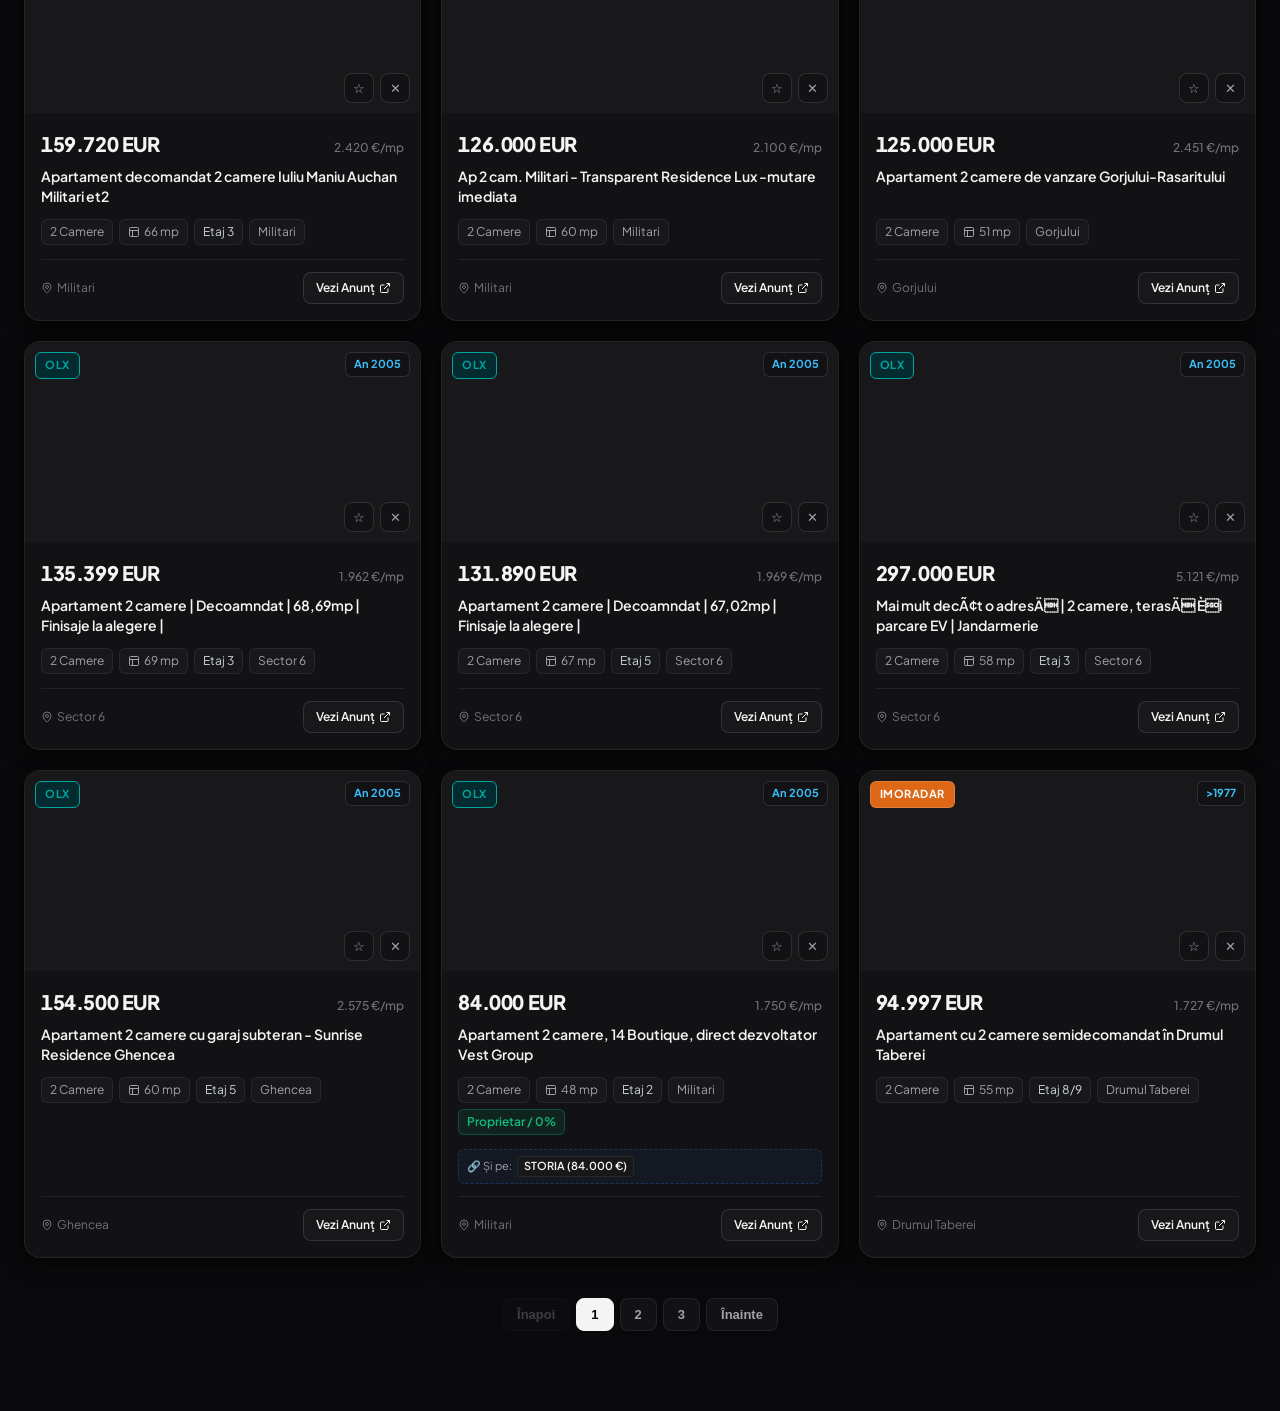
